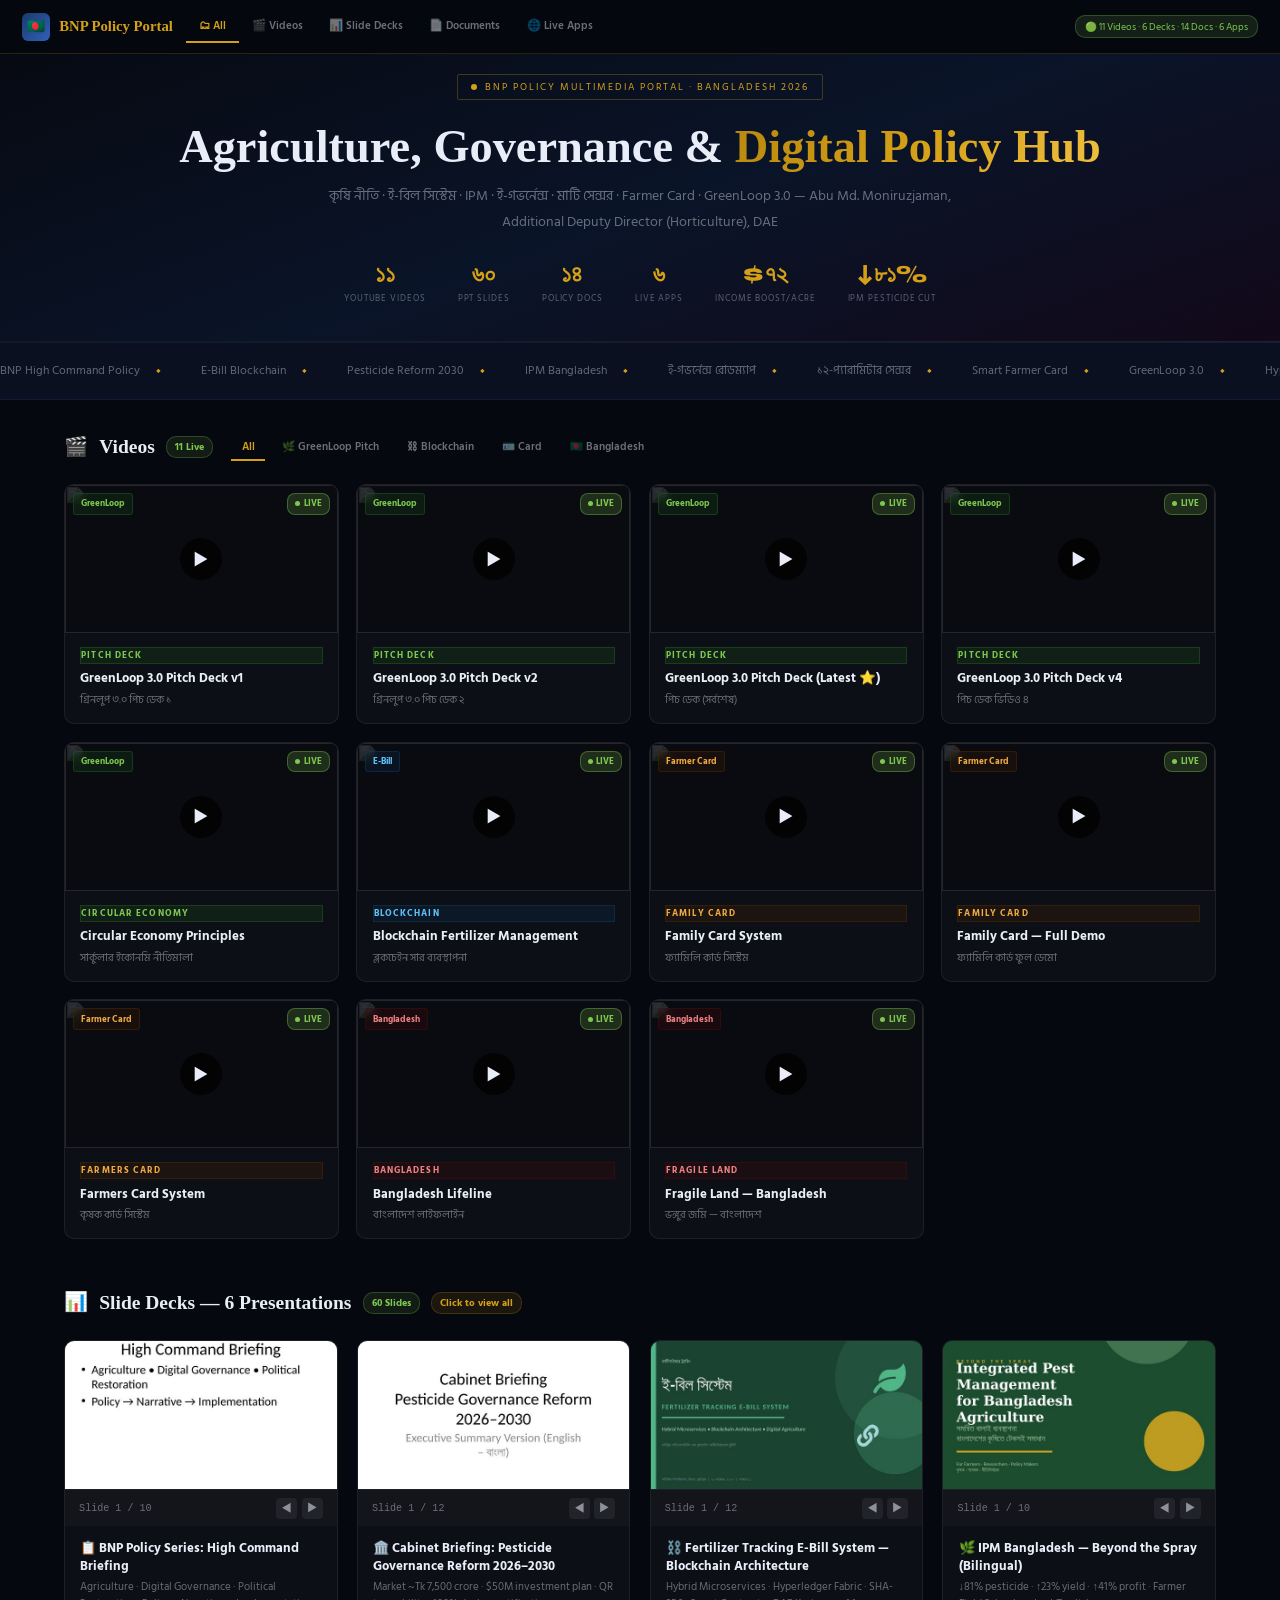
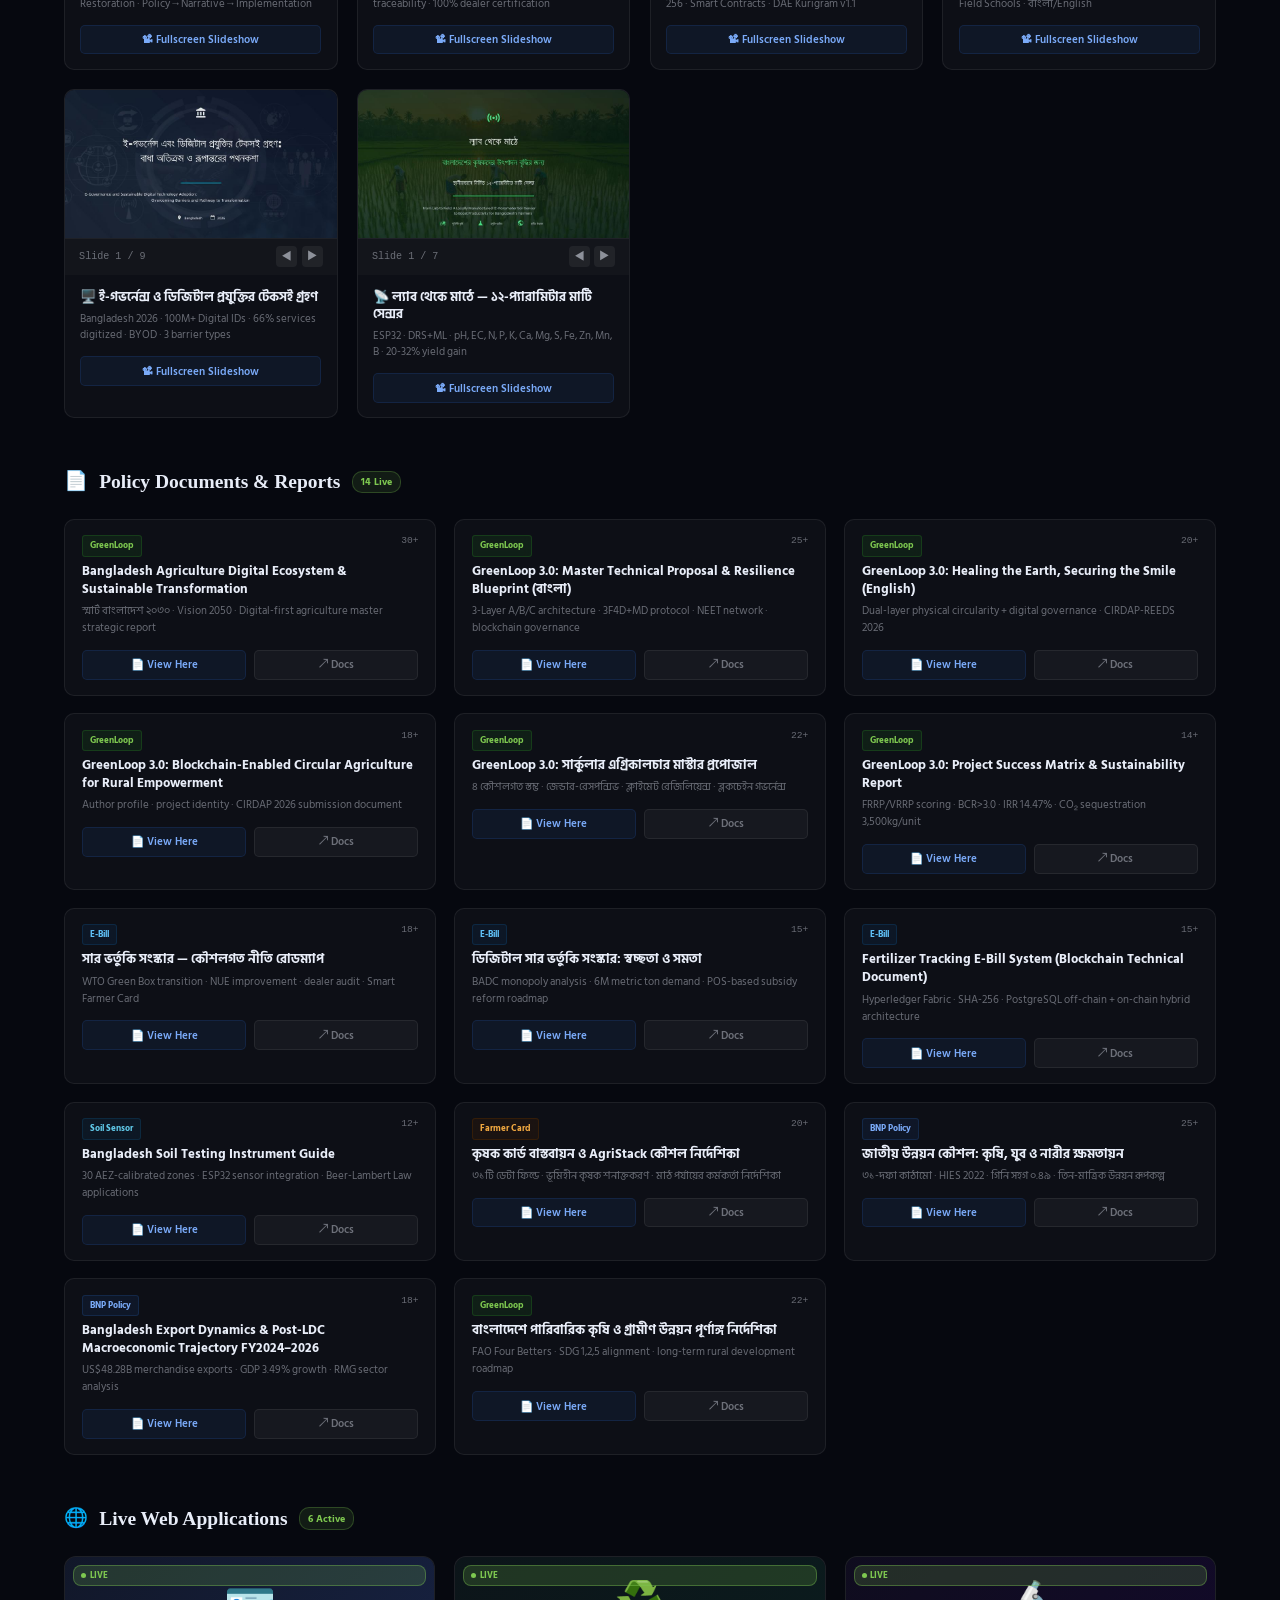
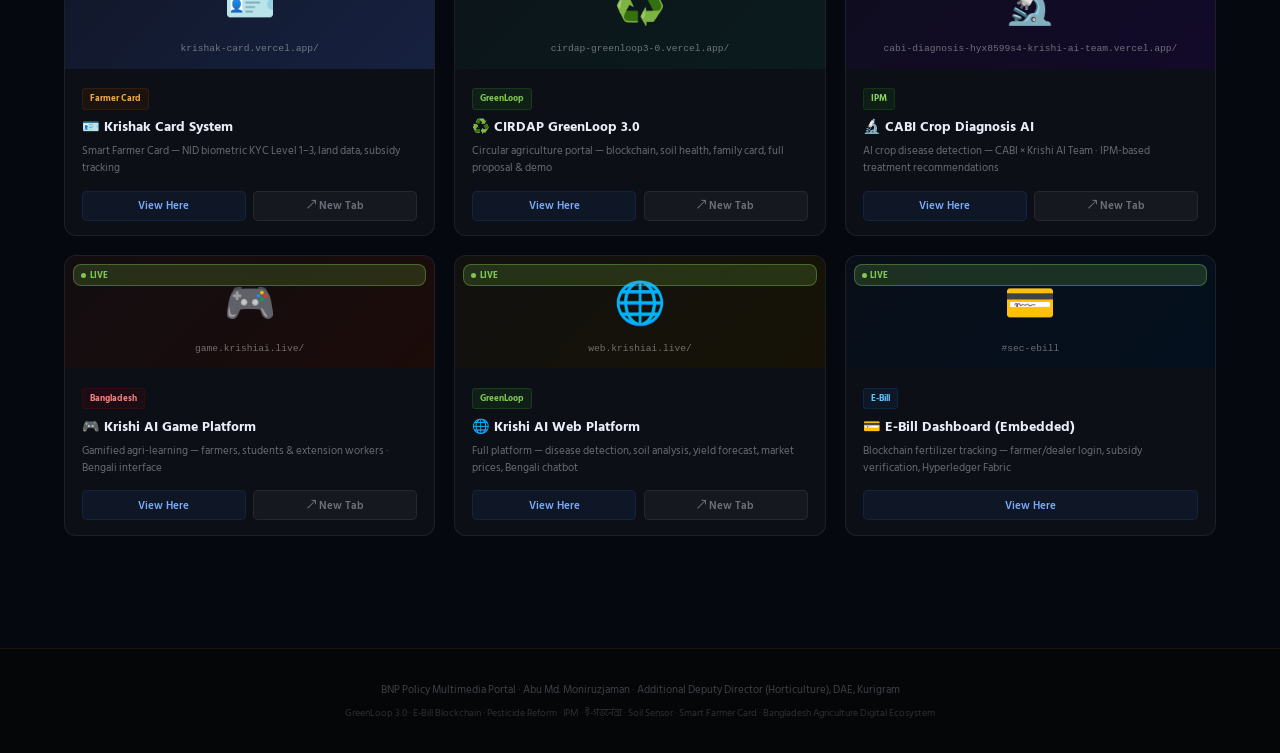
==== bnp_policy.html @ 62f2fa9e "html added Static site" ====
<!DOCTYPE html>
<html lang="bn">
<head>
<meta charset="UTF-8">
<meta name="viewport" content="width=device-width,initial-scale=1.0">
<title>BNP Policy — Bangladesh Agriculture & Governance Multimedia Portal</title>
<link href="https://fonts.googleapis.com/css2?family=Hind+Siliguri:wght@400;500;600;700&family=Noto+Serif+Bengali:wght@600;700&family=Syne:wght@700;800&display=swap" rel="stylesheet">
<style>
:root{
  --p:#1A3A6B;--a:#D4A017;--bg:#06080F;--sf:rgba(255,255,255,.03);
  --bd:rgba(255,255,255,.07);--tx:#E8EDF8;--mu:rgba(232,237,248,.42);
}
*{margin:0;padding:0;box-sizing:border-box;}
html{scroll-behavior:smooth;}
body{font-family:'Hind Siliguri',sans-serif;background:var(--bg);color:var(--tx);overflow-x:hidden;}

/* NAV */
nav{position:fixed;top:0;width:100%;z-index:300;background:rgba(6,8,15,.96);
    backdrop-filter:blur(16px);border-bottom:1px solid rgba(212,160,23,.18);
    height:54px;display:flex;align-items:center;padding:0 1.4rem;gap:.8rem;}
.n-logo{display:flex;align-items:center;gap:.55rem;white-space:nowrap;}
.n-icon{width:28px;height:28px;background:linear-gradient(135deg,var(--p),#3060B8);
        border-radius:6px;display:flex;align-items:center;justify-content:center;font-size:.9rem;}
.n-title{font-family:serif;font-size:.92rem;font-weight:700;color:var(--a);}
.n-tabs{display:flex;gap:0;overflow-x:auto;flex:1;scrollbar-width:none;}
.n-tabs::-webkit-scrollbar{display:none;}
.nt{background:transparent;border:none;color:rgba(232,237,248,.45);font-size:.71rem;
    font-weight:600;cursor:pointer;padding:.4rem .82rem;white-space:nowrap;
    border-bottom:2px solid transparent;font-family:inherit;transition:all .18s;}
.nt:hover,.nt.act{color:var(--a);border-bottom-color:var(--a);}
.n-badge{font-size:.6rem;background:rgba(126,200,80,.12);border:1px solid rgba(126,200,80,.28);
         color:#7ec850;padding:.16rem .55rem;border-radius:10px;white-space:nowrap;margin-left:auto;}

/* HERO */
.hero{padding:4.5rem 1.5rem 2.2rem;text-align:center;
      background:linear-gradient(160deg,#06080F 0%,#0A1428 55%,#12091A 100%);
      border-bottom:1px solid rgba(212,160,23,.1);}
.h-pill{display:inline-flex;align-items:center;gap:.5rem;font-size:.62rem;letter-spacing:.2em;
        text-transform:uppercase;color:var(--a);border:1px solid rgba(212,160,23,.28);
        padding:.28rem .85rem;border-radius:2px;margin-bottom:1.2rem;}
.pulse{width:6px;height:6px;border-radius:50%;background:var(--a);animation:pulse 2s infinite;display:inline-block;}
.hero h1{font-family:serif;font-size:clamp(1.7rem,4vw,2.9rem);font-weight:700;
         color:var(--tx);line-height:1.15;margin-bottom:.6rem;}
.hero h1 b{background:linear-gradient(130deg,#B8880E,#D4A017 50%,#F0C040);
           -webkit-background-clip:text;-webkit-text-fill-color:transparent;background-clip:text;}
.hero p{font-size:.88rem;color:var(--mu);max-width:640px;margin:0 auto 1.8rem;line-height:1.85;}
.hstats{display:flex;gap:2rem;justify-content:center;flex-wrap:wrap;}
.hs{text-align:center;}
.hn{font-family:'Syne',sans-serif;font-size:1.5rem;font-weight:800;color:var(--a);line-height:1;}
.hl{font-size:.57rem;color:rgba(232,237,248,.36);letter-spacing:.1em;text-transform:uppercase;margin-top:.2rem;}

/* BELT */
.belt{background:#0A1020;padding:1.15rem 0;overflow:hidden;
      border-top:1px solid rgba(26,58,107,.3);border-bottom:1px solid rgba(26,58,107,.3);}
.belt-t{display:flex;gap:2.5rem;white-space:nowrap;animation:marquee 42s linear infinite;}
.bi{flex-shrink:0;font-size:.74rem;color:rgba(232,237,248,.4);display:flex;align-items:center;gap:1rem;}
.bi::after{content:"◆";color:var(--a);font-size:.38rem;}

/* CONTENT */
.content{max-width:1200px;margin:0 auto;padding:2rem 1.5rem 4rem;}
.sec{margin-bottom:3rem;}
.sec-hdr{display:flex;align-items:center;gap:.7rem;margin-bottom:1.35rem;flex-wrap:wrap;}
.sec-hdr h2{font-family:serif;font-size:1.22rem;font-weight:700;color:var(--tx);}
.lb{font-size:.6rem;background:rgba(126,200,80,.1);border:1px solid rgba(126,200,80,.26);
    color:#7ec850;padding:.13rem .5rem;border-radius:10px;font-weight:700;}
.sb{font-size:.6rem;background:rgba(212,160,23,.1);border:1px solid rgba(212,160,23,.2);
    color:var(--a);padding:.13rem .5rem;border-radius:10px;font-weight:700;}

/* GRIDS */
.vgrid{display:grid;grid-template-columns:repeat(auto-fill,minmax(248px,1fr));gap:1.1rem;}
.dgrid{display:grid;grid-template-columns:repeat(auto-fill,minmax(268px,1fr));gap:1.2rem;}
.docgrid{display:grid;grid-template-columns:repeat(auto-fill,minmax(285px,1fr));gap:1.1rem;}
.appgrid{display:grid;grid-template-columns:repeat(auto-fill,minmax(285px,1fr));gap:1.2rem;}

/* VIDEO CARD */
.vc{background:var(--sf);border:1px solid var(--bd);border-radius:10px;overflow:hidden;
    cursor:pointer;transition:all .25s;}
.vc:hover{border-color:rgba(212,160,23,.42);transform:translateY(-3px);box-shadow:0 10px 28px rgba(0,0,0,.4);}
.vt{height:148px;position:relative;overflow:hidden;}
.vt img{width:100%;height:100%;object-fit:cover;transition:transform .3s;}
.vc:hover .vt img{transform:scale(1.04);}
.vplay{position:absolute;inset:0;display:flex;align-items:center;justify-content:center;background:rgba(0,0,0,.25);}
.vpbtn{width:42px;height:42px;background:rgba(0,0,0,.75);border-radius:50%;
       display:flex;align-items:center;justify-content:center;font-size:1.1rem;transition:transform .2s;}
.vc:hover .vpbtn{transform:scale(1.15);}
.vtag{position:absolute;top:8px;left:8px;font-size:.57rem;font-weight:700;
      padding:.14rem .44rem;border-radius:3px;backdrop-filter:blur(4px);}
.vstat{position:absolute;top:8px;right:8px;font-size:.57rem;font-weight:700;
       padding:.14rem .44rem;border-radius:8px;display:flex;align-items:center;gap:.22rem;}
.vstat.live{background:rgba(126,200,80,.18);border:1px solid rgba(126,200,80,.38);color:#7ec850;}
.vstat.soon{background:rgba(212,160,23,.14);border:1px solid rgba(212,160,23,.28);color:var(--a);}
.vb{padding:.88rem .95rem;}
.vb h4{font-size:.84rem;font-weight:700;color:var(--tx);margin-bottom:.28rem;line-height:1.3;}
.vb p{font-size:.7rem;color:var(--mu);line-height:1.5;}
.vcat{font-size:.58rem;letter-spacing:.12em;text-transform:uppercase;font-weight:700;margin-bottom:.38rem;}

/* DECK CARD */
.dc{background:var(--sf);border:1px solid var(--bd);border-radius:10px;overflow:hidden;transition:all .25s;}
.dc:hover{border-color:rgba(212,160,23,.42);transform:translateY(-3px);}
.dt{height:148px;position:relative;overflow:hidden;cursor:pointer;}
.dt img{width:100%;height:100%;object-fit:cover;transition:transform .3s;}
.dc:hover .dt img{transform:scale(1.03);}
.dto{position:absolute;inset:0;background:rgba(0,0,0,.14);
     display:flex;align-items:center;justify-content:center;opacity:0;transition:opacity .25s;}
.dc:hover .dto{opacity:1;}
.dto span{background:rgba(0,0,0,.72);color:#fff;font-size:.7rem;padding:.32rem .8rem;border-radius:20px;font-weight:600;}
.dn{display:flex;align-items:center;justify-content:space-between;
    padding:.48rem .88rem;background:rgba(255,255,255,.025);border-top:1px solid rgba(255,255,255,.05);}
.dc-cnt{font-size:.63rem;color:var(--mu);font-family:monospace;}
.db-btns{display:flex;gap:.28rem;}
.db-btn{background:rgba(255,255,255,.06);border:none;color:rgba(232,237,248,.55);
        width:21px;height:21px;border-radius:4px;cursor:pointer;font-size:.72rem;transition:all .14s;}
.db-btn:hover{background:rgba(212,160,23,.2);color:var(--a);}
.dbd{padding:.88rem .95rem;}
.dbd h4{font-size:.82rem;font-weight:700;color:var(--tx);margin-bottom:.26rem;line-height:1.32;}
.dbd p{font-size:.68rem;color:var(--mu);line-height:1.52;margin-bottom:.78rem;}
.dbtns{display:flex;gap:.5rem;}
.dbtn{flex:1;padding:.34rem .48rem;border-radius:5px;font-size:.67rem;font-weight:600;
      cursor:pointer;font-family:inherit;transition:all .2s;text-align:center;text-decoration:none;}
.dbtn.p{background:rgba(26,58,107,.2);border:1px solid rgba(26,58,107,.42);color:#7AAAF8;}
.dbtn.s{background:rgba(255,255,255,.04);border:1px solid rgba(255,255,255,.07);color:var(--mu);}
.dbtn.p:hover{background:rgba(26,58,107,.35);}

/* DOC CARD */
.docc{background:var(--sf);border:1px solid var(--bd);border-radius:10px;overflow:hidden;transition:border-color .2s;}
.docc:hover{border-color:rgba(212,160,23,.3);}
.docb{padding:.95rem 1.05rem;}
.docb h4{font-size:.83rem;font-weight:700;color:var(--tx);margin-bottom:.28rem;line-height:1.35;}
.docb p{font-size:.69rem;color:var(--mu);line-height:1.55;margin-bottom:.78rem;}
.docframe{border-top:1px solid rgba(255,255,255,.05);}
.docframe iframe{width:100%;height:370px;border:none;background:#fff;}

/* APP CARD */
.appc{background:var(--sf);border:1px solid var(--bd);border-radius:12px;overflow:hidden;transition:all .28s;}
.appc:hover{border-color:rgba(212,160,23,.35);transform:translateY(-4px);}
.appth{height:112px;display:flex;flex-direction:column;align-items:center;
       justify-content:center;position:relative;cursor:pointer;}
.appb{padding:.92rem 1.05rem;}
.appb h3{font-size:.88rem;font-weight:700;color:var(--tx);margin-bottom:.28rem;}
.appb p{font-size:.7rem;color:var(--mu);line-height:1.55;margin-bottom:.82rem;}

/* TAG COLORS */
.tag-bnp{background:rgba(26,58,107,.22);border:1px solid rgba(26,58,107,.5);color:#7AAAF8;}
.tag-ag{background:rgba(30,90,30,.22);border:1px solid rgba(30,90,30,.5);color:#7ec850;}
.tag-eb{background:rgba(14,58,98,.22);border:1px solid rgba(14,58,98,.5);color:#60C0F8;}
.tag-ipm{background:rgba(20,80,20,.22);border:1px solid rgba(20,80,20,.5);color:#88D060;}
.tag-eg{background:rgba(60,20,100,.22);border:1px solid rgba(60,20,100,.5);color:#C090F8;}
.tag-ss{background:rgba(14,60,90,.22);border:1px solid rgba(14,60,90,.5);color:#60C8E8;}
.tag-pl{background:rgba(80,40,0,.22);border:1px solid rgba(80,40,0,.5);color:#F0A840;}
.tag-bd{background:rgba(80,10,10,.22);border:1px solid rgba(80,10,10,.5);color:#F08080;}

/* LIGHTBOX */
#lb{position:fixed;inset:0;background:rgba(0,0,0,.94);z-index:500;
    display:none;align-items:center;justify-content:center;padding:1rem;}
#lb.show{display:flex;}
#lb-in{width:100%;max-width:960px;position:relative;}
#lb-cl{position:absolute;top:-32px;right:0;background:transparent;
       border:1px solid rgba(212,160,23,.4);color:var(--a);padding:.22rem .7rem;
       border-radius:4px;cursor:pointer;font-size:.76rem;font-family:inherit;}
#lb-ct{position:relative;padding-bottom:56.25%;height:0;}
#lb-ct iframe{position:absolute;inset:0;width:100%;height:100%;border:none;border-radius:8px;}
#lb-cap{margin-top:.55rem;display:flex;justify-content:space-between;align-items:center;flex-wrap:wrap;gap:.5rem;}
#lb-cap h3{font-size:.9rem;font-weight:700;color:var(--tx);}
#lb-cap p{font-size:.7rem;color:var(--mu);}

/* SLIDE VIEWER */
#sv{position:fixed;inset:0;background:rgba(0,0,0,.97);z-index:500;
    display:none;flex-direction:column;align-items:center;justify-content:center;padding:1rem;}
#sv.show{display:flex;}
#sv-cl{position:absolute;top:12px;right:14px;background:transparent;
       border:1px solid rgba(212,160,23,.4);color:var(--a);padding:.22rem .7rem;
       border-radius:4px;cursor:pointer;font-size:.76rem;font-family:inherit;}
#sv-img{max-width:92vw;max-height:82vh;object-fit:contain;border-radius:6px;box-shadow:0 8px 40px rgba(0,0,0,.7);}
#sv-bar{display:flex;align-items:center;gap:1rem;margin-top:.75rem;}
.sv-btn{background:rgba(255,255,255,.1);border:1px solid rgba(255,255,255,.14);color:var(--tx);
        padding:.38rem 1.15rem;border-radius:5px;cursor:pointer;font-size:.8rem;font-family:inherit;transition:all .18s;}
.sv-btn:hover{background:rgba(212,160,23,.2);border-color:var(--a);color:var(--a);}
#sv-cnt{font-size:.76rem;color:var(--mu);min-width:58px;text-align:center;}
#sv-ttl{position:absolute;bottom:13px;left:50%;transform:translateX(-50%);
        font-size:.7rem;color:var(--mu);white-space:nowrap;overflow:hidden;text-overflow:ellipsis;max-width:80vw;}

/* APP MODAL */
#am{position:fixed;inset:0;background:rgba(0,0,0,.94);z-index:500;
    display:none;flex-direction:column;align-items:center;justify-content:center;padding:.75rem;}
#am.show{display:flex;}
#am-bar{width:100%;max-width:1100px;display:flex;align-items:center;gap:.55rem;margin-bottom:.45rem;}
.am-d{width:8px;height:8px;border-radius:50%;}
#am-url{flex:1;background:rgba(255,255,255,.06);border-radius:4px;padding:.2rem .65rem;
        font-size:.68rem;font-family:monospace;color:var(--mu);overflow:hidden;text-overflow:ellipsis;white-space:nowrap;}
#am-fr{width:100%;max-width:1100px;height:82vh;border:none;border-radius:8px;background:#fff;}
#am-cl{background:transparent;border:1px solid rgba(212,160,23,.4);color:var(--a);
       padding:.2rem .65rem;border-radius:4px;cursor:pointer;font-size:.73rem;font-family:inherit;}
#am-nt{background:rgba(212,160,23,.1);border:1px solid rgba(212,160,23,.28);color:var(--a);
       padding:.2rem .65rem;border-radius:4px;cursor:pointer;font-size:.7rem;font-family:inherit;text-decoration:none;}

/* SCROLLBAR */
::-webkit-scrollbar{width:4px;height:4px;}
::-webkit-scrollbar-track{background:rgba(255,255,255,.03);}
::-webkit-scrollbar-thumb{background:rgba(212,160,23,.22);border-radius:2px;}

/* ANIMATIONS */
@keyframes pulse{0%,100%{opacity:.3;}50%{opacity:1;}}
@keyframes marquee{from{transform:translateX(0);}to{transform:translateX(-50%);}}

/* RESPONSIVE */
@media(max-width:700px){
  .vgrid,.dgrid,.docgrid,.appgrid{grid-template-columns:1fr;}
  .hero h1{font-size:1.7rem;}
  .hstats{gap:1.1rem;}
}
</style>
</head>
<body>

<!-- YouTube Lightbox -->
<div id="lb" onclick="if(event.target===this)closeLB()">
  <div id="lb-in">
    <button id="lb-cl" onclick="closeLB()">✕ Close</button>
    <div id="lb-ct"><iframe id="lb-fr" src="" allow="autoplay;fullscreen" allowfullscreen></iframe></div>
    <div id="lb-cap"><div><h3 id="lb-t"></h3><p id="lb-s"></p></div></div>
  </div>
</div>

<!-- Slide Viewer -->
<div id="sv" onclick="if(event.target===this)closeSV()">
  <button id="sv-cl" onclick="closeSV()">✕ Close</button>
  <img id="sv-img" src="" alt="">
  <div id="sv-bar">
    <button class="sv-btn" onclick="svNav(-1)">◀ Prev</button>
    <span id="sv-cnt">1/1</span>
    <button class="sv-btn" onclick="svNav(1)">Next ▶</button>
  </div>
  <div id="sv-ttl"></div>
</div>

<!-- App Modal -->
<div id="am">
  <div id="am-bar">
    <div class="am-d" style="background:#ff6b5b"></div>
    <div class="am-d" style="background:#f5c842"></div>
    <div class="am-d" style="background:#7ec850"></div>
    <div id="am-url"></div>
    <a id="am-nt" href="#" target="_blank">↗ New Tab</a>
    <button id="am-cl" onclick="closeAM()">✕</button>
  </div>
  <iframe id="am-fr" src="" title="App"></iframe>
</div>

<!-- NAV -->
<nav>
  <div class="n-logo">
    <div class="n-icon">🇧🇩</div>
    <div class="n-title">BNP Policy Portal</div>
  </div>
  <div class="n-tabs">
    <button class="nt act" onclick="showTab('all',this)">🗂 All</button>
    <button class="nt" onclick="showTab('video',this)">🎬 Videos</button>
    <button class="nt" onclick="showTab('deck',this)">📊 Slide Decks</button>
    <button class="nt" onclick="showTab('doc',this)">📄 Documents</button>
    <button class="nt" onclick="showTab('app',this)">🌐 Live Apps</button>
  </div>
  <div class="n-badge">🟢 11 Videos · 6 Decks · 14 Docs · 6 Apps</div>
</nav>

<!-- HERO -->
<div class="hero">
  <div class="h-pill"><span class="pulse"></span>BNP Policy Multimedia Portal · Bangladesh 2026</div>
  <h1>Agriculture, Governance & <b>Digital Policy Hub</b></h1>
  <p>কৃষি নীতি · ই-বিল সিস্টেম · IPM · ই-গভর্নেন্স · মাটি সেন্সর · Farmer Card · GreenLoop 3.0 —
  Abu Md. Moniruzjaman, Additional Deputy Director (Horticulture), DAE</p>
  <div class="hstats">
    <div class="hs"><div class="hn">১১</div><div class="hl">YouTube Videos</div></div>
    <div class="hs"><div class="hn">৬০</div><div class="hl">PPT Slides</div></div>
    <div class="hs"><div class="hn">১৪</div><div class="hl">Policy Docs</div></div>
    <div class="hs"><div class="hn">৬</div><div class="hl">Live Apps</div></div>
    <div class="hs"><div class="hn">$৭২</div><div class="hl">Income Boost/Acre</div></div>
    <div class="hs"><div class="hn">↓৮১%</div><div class="hl">IPM Pesticide Cut</div></div>
  </div>
</div>

<!-- BELT -->
<div class="belt">
  <div class="belt-t">
    <span class="bi">BNP High Command Policy</span><span class="bi">E-Bill Blockchain</span>
    <span class="bi">Pesticide Reform 2030</span><span class="bi">IPM Bangladesh</span>
    <span class="bi">ই-গভর্নেন্স রোডম্যাপ</span><span class="bi">১২-প্যারামিটার সেন্সর</span>
    <span class="bi">Smart Farmer Card</span><span class="bi">GreenLoop 3.0</span>
    <span class="bi">Hyperledger Fabric</span><span class="bi">Nano-Urea NUE 80%</span>
    <span class="bi">BNP High Command Policy</span><span class="bi">E-Bill Blockchain</span>
    <span class="bi">Pesticide Reform 2030</span><span class="bi">IPM Bangladesh</span>
    <span class="bi">ই-গভর্নেন্স রোডম্যাপ</span><span class="bi">১২-প্যারামিটার সেন্সর</span>
    <span class="bi">Smart Farmer Card</span><span class="bi">GreenLoop 3.0</span>
    <span class="bi">Hyperledger Fabric</span><span class="bi">Nano-Urea NUE 80%</span>
  </div>
</div>

<!-- CONTENT -->
<div class="content">

<!-- VIDEOS -->
<div class="sec" id="sec-video">
  <div class="sec-hdr">
    <span style="font-size:1.2rem">🎬</span><h2>Videos</h2>
    <span class="lb">11 Live</span>
    <div id="vf" style="display:flex;gap:.38rem;flex-wrap:wrap;margin-left:.4rem;">
      <button class="nt act" onclick="fv('all',this)" style="font-size:.66rem;padding:.26rem .68rem;">All</button>
      <button class="nt" onclick="fv('pitch',this)" style="font-size:.66rem;padding:.26rem .68rem;">🌿 GreenLoop Pitch</button>
      <button class="nt" onclick="fv('blockchain',this)" style="font-size:.66rem;padding:.26rem .68rem;">⛓ Blockchain</button>
      <button class="nt" onclick="fv('card',this)" style="font-size:.66rem;padding:.26rem .68rem;">🪪 Card</button>
      <button class="nt" onclick="fv('bd',this)" style="font-size:.66rem;padding:.26rem .68rem;">🇧🇩 Bangladesh</button>
    </div>
  </div>
  <div class="vgrid" id="vgrid"></div>
</div>

<!-- SLIDE DECKS -->
<div class="sec" id="sec-deck">
  <div class="sec-hdr">
    <span style="font-size:1.2rem">📊</span><h2>Slide Decks — 6 Presentations</h2>
    <span class="lb">60 Slides</span><span class="sb">Click to view all</span>
  </div>
  <div class="dgrid" id="dgrid"></div>
</div>

<!-- DOCUMENTS -->
<div class="sec" id="sec-doc">
  <div class="sec-hdr">
    <span style="font-size:1.2rem">📄</span><h2>Policy Documents & Reports</h2>
    <span class="lb">14 Live</span>
  </div>
  <div class="docgrid" id="docgrid"></div>
</div>

<!-- LIVE APPS -->
<div class="sec" id="sec-app">
  <div class="sec-hdr">
    <span style="font-size:1.2rem">🌐</span><h2>Live Web Applications</h2>
    <span class="lb">6 Active</span>
  </div>
  <div class="appgrid" id="appgrid"></div>
</div>

</div><!-- /content -->

<!-- FOOTER -->
<div style="border-top:1px solid rgba(212,160,23,.1);padding:2rem 1.5rem;background:#040608;text-align:center;">
  <p style="font-size:.7rem;color:rgba(232,237,248,.26);margin-bottom:.4rem;">
    BNP Policy Multimedia Portal · Abu Md. Moniruzjaman · Additional Deputy Director (Horticulture), DAE, Kurigram</p>
  <p style="font-size:.62rem;color:rgba(232,237,248,.18);">
    GreenLoop 3.0 · E-Bill Blockchain · Pesticide Reform · IPM · ই-গভর্নেন্স · Soil Sensor · Smart Farmer Card · Bangladesh Agriculture Digital Ecosystem</p>
</div>

<script>
const SLIDE_DECKS={bnp:{title:"BNP Policy Series: High Command Briefing",desc:"Agriculture \u00b7 Digital Governance \u00b7 Political Restoration \u00b7 Policy\u2192Narrative\u2192Implementation",icon:"\ud83d\udccb",count:10,slides:["/9j/4AAQSkZJRgABAQEAPAA8AAD/2wBDAAYEBQYFBAYGBQYHBwYIChAKCgkJChQODwwQFxQYGBcUFhYaHSUfGhsjHBYWICwgIyYnKSopGR8tMC0oMCUoKSj/2wBDAQcHBwoIChMKChMoGhYaKCgoKCgoKCgoKCgoKCgoKCgoKCgoKCgoKCgoKCgoKCgoKCgoKCgoKCgoKCgoKCgoKCj/wAARCAHCAlgDASIAAhEBAxEB/8QAHwAAAQUBAQEBAQEAAAAAAAAAAAECAwQFBgcICQoL/[base64]/8QAHwEAAwEBAQEBAQEBAQAAAAAAAAECAwQFBgcICQoL/[base64]/[base64]/Gvw3eeGJblp7bSvtLWqMTHKiPM0gdRwRsVs98DI6CvoPwD4t07xv4Vstd0h8wXC/PGTloZB96NvcH8+D0IoA6GivDJ7y6H7XNtaC5m+ynRC3k7zszhudvTNcn8TtJk8WftQ6b4audW1Wx06604M/2G48tgVjlcYyCOqjPFAH0/RXzZ8Q/hzrvwv8ADdx4r8C+NfEDtp22W4s9RuBNHLHuAPAAU4znBB4zgg17h8OfEg8X+B9F17yxE99brJJGvRXHDgewYHFAHR0V5V+0/cz2nwU12a0mlgmV7fEkTlWGZ4xwRXEeBfgja674F0LW18ZeLrTUr6xhui0d8DGjugY4G0HGT/ez70AfRlFeF/AXxb4ii8beJvh54wvzql9oy+dbXz/fkiDKDuPU5DxsM5IyQSeK9L8V/ELwl4SuFt/EOvWVlckA+Qz7pAD0JRckD3IoA6msfUvE+i6Zrljo9/qVvBql9zbWzth5eccD8DTfC/ivQfFdo9z4c1a01GJCA/kSAlCem5eq/iK8T+MP/JzHwx/3f/Z3oA911LXNJ0u8s7TUtTsrS6vW2W0M86o8zeiAnLHkdPUVo15R8WfCfgXW/[base64]/7PMmn2yXnhfxz4itPESYY3U8+6ORu+VUBgD7lvcGgD3yiq1hHNbabbR31z9ouIoVWa4KhPMYAbnwOBk5OBwK4y5+L/AMP7bUTYzeK9ME4badshZAfdwNv60Ad5RVZtQtF01tR+0xNYrEZ/PVgyeWBncCOoxzkVzN/8S/Bun6DZ61d+IrCPTbwstvNvLeaVOG2qBuOCMHjigDe1fXNJ0ZrVdX1OysWupPKgFzOsfmv/AHVyRk8jp61o15B8YdB+HvjW38J6j4u1qS0t5G3adJDLsW7SQI23lTwRsORg89a9bnmitrd5p5EihjUs7uwVVUdSSegoAkorg4vjB8PpdRFinizTDOW2gmQiMn/roRs/Wu7DqYw4ZShG4MDxj1zQAtFcJJ8Xvh/HqZ09/FemC4DbCfMPlg/9dMbP1ruYpEljSSJ1eNwGVlOQwPQg+lADqKKKACiiigAooooAKKKKACiiigAooooAKKKKACiiigAooooAKKKKACiiigAooooAKKKKACiiigAooooAKKKKACiiigAooooAKKKKACiiigAooooAK5j4pf8AJMvF3/YHvP8A0S9dPXMfFL/kmXi7/sD3n/ol6APn34AXHxUj+GVmngyz8KS6P503lvqDTedu3ndnawGM9OK1PhrdS6T8cpR8VrW5Tx3qMWzTrsOjWXlYICRBfukgFec9xwTzh/AX42+EfBPw3s9E1tr8X0U0rsIbfeuGckc59K2bO51D40fGrw14h0rR7/T/AAr4exL9svI9hncNvwvY5IUYBOBknGcUAbvjhQ37XfgBWAKnSZwQeh/d3VZF2kvwC+J4u4Vf/hXXiOXbKgBK2E/qB2A5I9VyOSgrY8bf8ne/D/8A7BM//ou6r2Dxn4a07xf4avtE1mLzLO6TaSPvI3VXU9mBwR9KAPHXkSb9sCzkidXjfQdyupyGBDYIPcVynxQ8QN4X/au0vVk0y+1RoNNA+yWUe+V90Uq/KPbOT7A1m/BjQte8L/tHW2heJJHmk07TZre1nYcS2wBMZU9xgke2Nvauu1r/AJPS0D/sGN/6ImoAh8e+MPGvxU0KXwr4V8CazpVvflUutQ1WMwokYYEgEjHbnknGQBk17n4D8OReEfBukaDBJ5q2NusRkxje3Vmx2yxJx71vUUAeS/tVf8kO1/8A37b/ANKI64nwD8ZNQ0z4f6Bpem/DzxVqVxa6fDBHLHbMIZiqABgwU/KeucdK7b9qr/kh2v8A+/bf+lEddV8HP+ST+D/+wTbf+iloA8p+HegeI/C1v4++KvjS2jtteu7GeaCwBz5Uarvw2DxkpGAM5AXnk079mXwRpOt+DpPGXieyt9Z1zWLqaRri+jWYqquVwAwIBLKxJHqB0Fe6eItKh1zQNT0m5JWC/tpLWQjqFdSpP6186/Cvx8vwZ0658E/EqzvbAWlxI9jfxQNJBPGxydpHJ5yQRnrg4IoAf8VdKs/hb8Y/A/iTwpBHp1vq9wbPULS3XZFIu5AxCDgZV846ZQHrWj8Yf+TmPhj/ALv/ALO9Z15eT/Hb4qeGLrRLC8h8GeHJTcy39zGYxcSblYqo752IMdQCxOOK0fjD/wAnMfDH/d/9negA/aP/AOSt/B3/ALCw/wDSi2pn7QJk8W/F/wACfD64mkj0e5xfXkaMV84bnGD9FicD035p/wC0f/yVv4O/9hYf+lFtV39ofQtX0vxb4V+I/h+xk1B9EYRXttECXMG4nIA7YaQE9twPQGgD0e/+F/ge/wBNhsLjwrpP2aEqUEduI2XH+2uG+vPPfNeUfHiA+A/iv4N+I1omyyaUadqW0cbcEAn1JjL/APfta6AftD+GtShtofCumazrmtXBVU02G2KOuTzvY5UAc8jI+g5ruPiz4WXxt8ONY0d0C3E0HmW+8jKTL8yZPQcgAn0JoA83/aTuJfFGq+Dfh3pkp8zW7sXV00Zztt0z83uPvt/[base64]/GXTfiP4TufCHw/0rVNU1fVwsJDW+1YE3Aknk+mM9B1J45AND9pvxy158KPD48OTzLaeJ5UzIineYNu4pgc5JKgj2I707Sdc+HGm+Go9DT4ceIprNYhG7TeHi0kpxgsz9Sx657dsVc+Jnwo1K4+B3h3R9EIn1/wANrFcRBD/rnVT5irn3OR67QO9T6P8AtIeFV0tE8T2+p6Vr0ShLmwa0ct5g6hfYnpuwaAMP4JtqNr8NviTo89lqttolkLmTSf7RgeJ/Ikjl+XDem0EgdC59azv2XvhvoHiTwGNb8U2iavKJpLW0huctFbRK24hV6ZZ3Yk/TGOc+sWXi248Z/C7xPqc2gajosBtLlLZb4APPH5RIk29RnJ46ehNc5+yF/wAkatv+v2f+YoA539qq1gsY/hvaWcSQ20GpCKKNBhURfLAA9gABTv2tdcmNz4R8KbrxdN1S5Mt+tmheaWNWQBFUfePzMdvchak/a3/4+Ph9/wBhU/zjrf8A2j/CWs6lB4d8WeFbdrvWfDV19pFsgy00e5WOAOWIKD5R1BbvxQBh3Wu/Da48NtoZ+G3iFLAxeUNnh4h14xuD/e3d92c5qj8OrTxdrH7MviXQRbajDqls01nYLdRtFLLb4Rto3c8hnQdug7V0lr+0n4JfT1e6i1aDVAMPpotC0ofuoP3Tz6kfQV2ll46vZPhvP4rvPCms200YZ10oKHuZE3YDBeCAQdxyAQAeowSAeJ/CLxT8Kz4Ss/B/jLQ7LSdZiXyLsapZgedLnlzKRlT/ALxXb0HQV9OaXZ2mn6ba2emxRw2UESxQRx/dVAMKB7YxXzV8X/iV8PPiH4HmsNM0+41Pxbcqsdlbf2e4ureXI/jxjjnIVjnpXuvws0m/[base64]/jT6KKACiiigAooooAKKKKACiiigAooooAKKKKACiiigAooooAKKKKACiiigAooooAKKKKACiiigAooooAKKKKACiiigAooooAKKKKACuW+JvjK38BeD7vxBd2kt3DbvGhiiYKx3uF6n611NeQftX/8kR1j/rtbf+jloA9M8L6uniDw1pOswxNDHqFpFdrGxyUEiBgCfUZrlfin8SbT4evoa3mnz3n9q3Bt08pwvlkbeTnr96sr4YfEDwdZfDbwpa3nivQbe5g0q1jlil1CJXjcQqCrAtkEEYINeXftQeKNB8Q3fgVNB1vTNTeHUWMi2d0kxQEx4J2k4zg0Aer/ABs8W+MvCtvojeB/Dv8AbTXVwyXX7mSXygNu0YQgjdlvmPA2+9elQs7wo0ieW5UFkznae4z3ryX9ovx3rfgTSNBuPD8kCS3l+LeXzYg4KbSeM9K2Pjb8QZ/APhy0k0uzS91rUrlbOxgkJ2bz/E2CMgcDGRkkUAeiVx3xg8Q33hX4ba5rekmMX1nErxGRdy5LqvI78E15h4y1r4xfD7w1L4m1XUfDesWkO37VZLbMvkhiFBVhtLAEgde/Q1a8eat4g179mXX9W8Tx6VHNfWsNzbLppkKeQ7RMu7fzu5OQOMYoA9M+FeuXniX4d6DrOpmM3t5bCWUxrtXcSeg7V1VfN3wuk+Kmt/DPQIfB40XQdKtbURRXGogyTXhBOWChWCpngZGTjPQ12nwN+I2s+J9S1/wz4ytYLfxLokm2VoBhJk3FSceoIHI4IYEUAeu1xHxN+Jvh34dWcMmuTSSXc/8Ax72VsoeaXtkAkAD3JHtk8V29fNXwbtYviD8ePG/i7WVFyujTi10+OQZWL5nVGA7ELGT9XJ680Abi/tEfYjFc+I/AXiXSdIkIC30kJK89D8yqPyJ/GvbNE1Wy1zSLTU9KuFubG6jEsMqggMp9jyPoasXdtBeWsttdwxT28qlJIpVDK6nqCDwR7VxXxU8cab8LvBA1A2iOVK2tjYxYjV3x8qjA+VQATwOAMelAHdUV4XbJ8eNQ01dZW78M2UkiecmjSQndjqEZiDhvbf8AUjt1/wAF/iSPiDpN8l/Zf2dr+lzfZ9Qs8nCNyAy55AJVhg8gqRzwSAei0V87eDPiN8SfG+oeJdD8O22kpc6fqEkZ1W8UrFbQ7iqIEXJeQlWOcYAHPWk/4Wn4+8H+IrrwZ4r02w1nxRdpE2iz2g8uGcu+3950wowx6L9wg9QQAfRVFfOvjPxZ8XfhnBaeIPFE+gazobzrFdW1nGyGHd6MVBHoGO7nGRXoXxh8bXegfB668V+GZI/OaO2mt3lj3KUlkQZI/wB1qAPSKK8Kt9Z+MXjHw7aeIPDSaDo1lJbJNBaXQMk958oO4nBVA3VRkcEZPeqHhX4o+OvihYw2Pgix03SNQs4QdYv78M0UUpZgscSYJJIXdznGcdskA+hKK8P+HvxB8Xad8Um+H3xISxnv7iAz2N/ZrtWUBS2CMAEEK/OAQVI5zx13xL1Tx+mpWOk/D/RrJxcxl59Wv5P3Ntg427ByW6HOD16HnAB6FRXz7e+OPiJ8M/FWhQfEa50nWNA1ef7P9rsovLa2bIGT8q9M5wQcgHBBFdX+0P4+1X4e6Doeo6OIm8/UkhuEePfvi2MxUehO3rQB6vRXiOtXHxt1Gwm1vSU0HR7dUM0OjSqZrl0AyFdipXeR2BHpxXVfBj4jxePvh8devo4rO5tHeG+VSfLRkUMWGeQpVgeenIycZoA9EryTxZ481rTP2g/Cvg+1a3GjajYmedWizIW/f9G7D92v61y+geNviT8VdQ1C98ASaXoPhe0mMENzfQ+ZLcsOemD2IJAAxnGSa5d5vE8n7VXgiHxtb2MeqW9k0Sz2LEw3Me25IlAPK8kqQe6k9CKAPquvM/it8WYPh9rWkaWdDv8AVrvU1JhjtCNxYMFChcEkkngCvTK+bv2iLq3sfjj8Lbq9nit7WG4WSWaVwiRqJ0JZmPAAHc0AdBP+0CulhZvE/gLxbo9iWCm5ntCFUn13ba9h8Pa1p/iLRbTVtGuUutPuk8yKVM4YdOh5BBBBB5BBFedfFH4k+CX8C61ZRa3pesXV9aS2sFjYzpcyTSOpVVCoTjkjk9KpfBfRta8B/AOYanGbfVIoLq/SCUZMGVLIrD14BI7ZweaAPYq8x+Lni7xr4b1zw3beD/DX9sWd7KVu5fKd9nKjblSBHwSdzZHHsa808G/En4p/Ejwtax+DbTTob213jUtUuUCRmQuxSKNTkZ2bSTg9R079d8VPHXirwZN8M7ETWn23V5kttVPlBlZwYQ+z0GXfH4UAe10V558ZfiMPAGk2KWNl/aWv6rN9m06yyf3j8Ascc4BZRgcksBx1HKXqfHDStKk1uTUPDV/JChnl0aO3YZUDJRHABLY/2vxPcA9l1S+h0zTLu/u2K29rC88pA6Kqlj+gryr4L+NfGvxCupdfvLHSLDwc7SxW0Sl2umZSADn7pHUE8cjgVS8U+L9Z8f8AwLuPEHgo6ZbQTWN0uq2+ob2eNFjYSJGy/wAY5wSMEEHiuF+AX/C1X+GOm/8ACHP4SXRlkmEQ1ETednzGLZ2jHUnHtQB6t4F8U+OdU+J/iXSfEPhwWPhu03/Yr3ynXzMOAmHJ2yblJY4HGMcdK9Prxf4N/EDxb4g+Ififwv4vTSBLo8Yy2nxuFL7wDyx5GD6Csy7+Jvjab4v+KvBnhzS7LUpYFjNk0/7uK0XaheSZhyy5cDA5yRj3APe6K+dvE3jn4m/CvVdJv/Hs+jax4bvrgW8z2MRRrckZ4O1TnAJGc52kcda9E+NfxCm8B+GrObSbSO/1nU7lbSwhc/IXYfebBGQOOMjJI5oA9For5/8AGWtfGL4feGpfE2q6j4b1i0h2/arJbZl8kMQoKsNpYAkDr36GvU/hdq3iDXvCNpq3iePSo5r5UubZdNMhTyHRWXdv53cnIHGMUAdbRRRQAUUUUAFFFFABRRRQAUUUUAFFFFABRRRQAUUUUAFFFFABRRRQAUUUUAFFFFABRRRQAUUUUAFFFFABXkH7V/8AyRHWP+u1t/6OWvX65D4seC/+FgeCLzw99v8A7P8AtDxv9o8nzduxw33dy5zjHWgDkfhn8MPBGofDnwteXvhfSp7q40q1lmleAFndolLMT6kkmvMv2mPB3h3wveeBpPDujWWnPPqJWVreIIXAMeAfzNfSnhLR/wDhHvCujaN5/wBo/s6zhtPO2bPM8tAu7bk4zjOMmuQ+L/wz/wCFiyeH2/tb+zv7JuTcY+zed5udvH312/d689aAPPv2yf8AkXfCf/YVH/oBrd/avt9NPw6tb+7u5bTVLO/ifS5IlDFrgg4Q5IAUgEk542g89D03xl+G3/CydO0m1/tX+zfsF39q3fZvO8zjG3G9cfXmuM/acvre+u/B3g/VvItNG1q93XOpzLzbeWVA2MeFYhyNx6A+maAE8QeG/it8Q9Bj8O+Jn8N6To05jN7eWTvLLOqkNhF6DJAPUdOuOD0fx00630f9nzXNMsVK2llYQW8Kk5IRHjVR+QFcd4i+Bfgzw74dudUsfF+u6HFDE0kVz/aC+UCBkcbQW+gIJ7Vd+F2n698T/wBnKfS/E2ozxXF+zwwX88ZlkaFXUqzAkFuVZck8gA80Ad18A/8AkjfhP/rxX+Zrzf4WcftVfEfH/Pr/AOzQ17P4B8O/8Il4N0nQftX2v7BAIfP8vy/Mxnnbk4/M1zfhb4bf2D8VfEfjP+1fP/tiLyvsf2bb5PKHO/ed33P7o60Aeh181fAa6j8F/G/x94P1VhBNqFx9psi/HmhWdlA92jlDf8BNfStedfFb4TaJ8Q/s13cSz6brdoALfUbXiRQDkBh/EAeRyCD0IycgHockiRRvJK6pGgLMzHAAHUk186ftZTxOnw71fzEn0SPUi8ssbBo2VvLZTkcEFVfFabfA7xTqsIsPFPxR1rUdF4ElrHGyNMvozGRv1DV6ZqPw68N3/gBPBstjt0OOMRxIrfPEQch1Y878knPfJzkEigDrUZXRWRgysMgg5BFfO3wJIvfj/wDFG/087tNEpjZ1+60hlPPvnbIa14fg540srAaNpvxU1ODQQvlpC1mGmjj6bBJvBHHHGAPSvSPht4E0f4feHl0nQ0cqzeZPcSkGSd8Y3MR+QA4H50AeSfsp/wDIxfE7/sKr/wChzUfE7/k7D4d/9eX/ALNPXofwp+G3/CA6j4nuv7V/tD+27sXW37N5Xk4Lnbne277/AF46UeJ/ht/bnxY8O+Nf7V8j+yIfJ+x/Zt3m8yHO/eNv+s/unp70AYn7V3/JENa/6623/o5K5v4r/wDJn+n/APYK0r+cFeqfFfwZ/wAJ/wCCL3w99v8A7P8AtLxt9o8nzduxw33dy5zjHWszxX8OP7f+D9v4F/tX7P5Nra23277Pvz5BT5vL3D72zpu4z3oA1vhJ/wAkr8G/9gaz/wDRKV5J+yJ/zPv/AGFR/wCz17h4S0f/AIR7wro2jef9o/s6zhtPO2bPM8tAu7bk4zjOMmuS+EXw2/4V3/b/APxNf7R/tW7+1f8AHt5Pldfl++27r14oA89+IP8AyeB4B/7BZ/8Abqus8afEbXZviGfAfw/06xuNcitxc3l5qLsILVCFI+VfmY4dOn94cHnGv4g+G39sfGDQPHX9q+T/AGVam2+w/Zt3m/635vM3Db/rem0/d9+Mrx18J73VPHaeM/B3iWXw7r5iEFw/2ZZ45lAAGVJA6ADByDtHAIzQB5D+0lpXjWy0Dw/ceMfEdhqUL6mqx2tpYiERPtY7t+dxGMjB9a7D9tL/AJEfw9/2Fl/9FPWx4o+Bdx4t02J/E/jLUNS8QRTJJHfS26rDCgzujjt1ZVXdxls5+UfSur+NPw2/4WZoenad/av9mfZLsXXmfZvO34Vl243Lj73XPagD0KvlD4BxTTfs/wDxQitAfOb7YqBepP2boPevq+vO/gz8NB8NtE1PTm1Qaot9dG5LG28kKCoXbjc2enWgDC/ZNnt5fgppSQFTJDcXCT47P5rMM/8AAWSuY8furftheA1VlJTTCGAPQ4ujg/gR+dasfwM1Xw/rd7cfD3xze+HNMvX8yWxFsJlQ/wCzlgOOgyMgdzWppHwQstK8e+H/ABVBrl7cX9gJGvZLxTNLfyOrLvZ9w2YDYAAPAA96APX6+bP2jLK21H42/C+yv4I7i0uJ1ilikGVdTOgII7givpOvKvi98J7nx94h0LWbDxI+h3ekqfJdLTzm37gwYHeuCCPegC74g+DXw+vtIuon8P6fp/7tiLu2XyXhIH3wwx0688cc1578BPEmr+IfgF4sTWrmW8/s9Lq1guJSWZo/s4YKSeTjd37EDtWtefBPxXq8DWfiH4r63faZL8s1vHbeV5i91J8wjH1BFelaR4G0rQfAM/hTQUNpZSW0sHmMN7lpFIMjdNzc57egwMUAeffsgqB8G4CAATezk47nIrE/am/5HL4U/wDYVb/0Zb16j8IfAv8AwrvwbHoP9o/2jsmkm8/yPJzuOcbdzdPrVH4p/Db/AITzWfCl/wD2r9g/sK7N15f2bzfPy0bbc712/wCr689fagDy39paxaT4vfDia6v7nTbCdzbrewMFa3k8xfnBPAI3Icn09q9D/wCFV6t/0Uzxn/4Ex/8AxNdV8RvA+j+P/Dkmj67G5i3CSKaIgSQSAYDKT35IweCDXnEHwk8eRWo0wfFnVBpCjYFWzAnCf3RJv3DjjOfwoA2YvAVj8Ofgl4w0bTLu6u4JLG+uS9yV3BmtyCBtAGPlH5mqn7Jv/JE9J/673H/o1q7LT/Alppfw2u/B+n3t35E9pPbfarpzNIGlVgXIyAeWJ2jA+lJ8JvBX/Cv/AATaeHvt/wDaHkSSP9o8nyt29y2Nu5sYzjrQB5T8Gv8Ak5L4ofj/AOjBS/Dr/k7n4g/9g4f+21eheDPht/wjXxJ8UeLP7V+0/wBt/wDLr9m2eT8wP3953dPQUvhz4bf2N8XfEHjj+1fO/ta2+z/Yvs23yv8AVc+ZuO7/AFXTaOvtQBw/7aH/ACSix/7C8P8A6KmqX9pa304/CPR7+8u5rTVLO4t30uSJQxa4KcIckAKQCSc8bQeeh7j40fDz/hZfhODRf7T/ALM8q7S6877P52dquu3buX+/1z2rgP2kLi3kHgfwRqzQW2jardAXOqTLgweVtUbCeEYhyMnOAfTNAEviDw38VviHoMfh3xM/hvSdGnMZvbyyd5ZZ1UhsIvQZIB6jp1xwfa9G0630fSLHTLFStpZQJbwqTkhEUKo/ICvBvEXwL8GeHfDtzqlj4v13Q4oYmkiuf7QXygQMjjaC30BBPaux/Zn1fXtc+FFjeeJpp7i4M0iQXE5JklhBAVmJ5PO4ZPUAUAeqUUUUAFFFFABRRRQAUUUUAFFFFABRRRQAUUUUAFFFFABRRRQAUUUUAFFFFABRRRQAUUUUAFFFFABRRRQAUUUUAFFFFABWR4o8NaN4q0ttO8Q6db39mx3eXMv3W/vKRyp68gg81r0UAeV2H7P/AMN7K9W5Tw/5rKdyxz3UskY/4CWwfoc16jBDFbwRw28aRQxqESNFCqqjgAAdAKfRQAUUUUAFFFFABRRRQAUUUUAFFFFABRRRQAUUUUAFFFFABRRRQAUUUUAFFFFABRRRQAUUUUAFFFFABRRRQAUUUUAFFFFABWR4o8NaN4q0ttO8Q6db39mx3eXMv3W/vKRyp68gg81r0UAeV2H7P/w3sr1blPD/AJrKdyxz3UskY/4CWwfoc16jBDFbwRw28aRQxqESNFCqqjgAAdAKfRQAUUUUAFFFFABRRRQAUUUUAFFFFABRRRQAUUUUAFFFFABRRRQAUUUUAFFeV/tKz+Jrf4W3cng83S3XnoLprTPmrb4O4rjkc7Mkds9s1x37H934uutD1s+JJL+XSFkj+wveli2/5vMCFuSv3PbPTvQB9C0UV578evEz+F/hlqk1o2NRvgNPswDgmWX5cj3C7m/4DQBZ+HHxO0L4gX2sWuiLdI+myBWadVUToWZRJHgnK5Q9cdq7mvnlrHTfhh40+G17pl5ayWU1oPDepmGRSGZvnjkIHrJuJJ7Cup+J2pX158T/AA34Un1688O6DeWc1091ZzCCW6mU4EKykfLgYbA65+lAHrtFeK/CuTV5Pif4q0xPF+q614d0NYVt2meKVXkkQlo5Jdm52Q+hGMc+lY3wGsfFvjnwtoHiPX/GWqx29jcsIrS3kx9sCSksbhur5+5t6BVHcmgD1nwx4g1nVPFPiLTtT8OXGm6fp8iJZ30kmVvQc5KjA9AeCeuDg11VeJ6J41v9J8VfGm81G6uLyx0BLea0tZJCUj/cysVUfw7iq5p3gfwj4o8U+FtM8Van4+8QWet6jEl7HDaMgsoUf5kTyCuGG0jOT/8AXAPaqK8s0zWNSb9pDVNGkv7h9Lj8OpcLal/3Yl85Bv29M4J596V9Z1IftKx6ML24/[base64]/gFq2oaz8FtD1LVbye8v5Y7gyXEzlnYieQDJPoAB+FeVp408RQ/sm23iP8Ati9fWlvADdtKTIyi6K7S3ptGPpQB9OUV49rX9vfDPwd4j8b6/wCI77WtUNoo/s+Q7bK3nd1VRGg6KGYDPUgHua4GXxCIfCja3B8TvEk/jRYPtX2U20v2F5cbvIEPlbdp+7nPv7UAfT9FY/g3V5Nf8J6Pq09ubaa9tIp5ISCPLZlBK888HNfOX7Svxo8T+GfGp8OeFbldOjtYo5J7jyUkeVnG4AbwQFAI6DOc80AfUtcv8SPGlh4B8MS65qtvdXFrHKkRS2VS5LHA4YgfrXF/s2fEbUviH4Pu5ddRDqWnziCSeNAizKVBVsDgN1BA46etVv2tv+SOXX/X5b/+h0AaMvxns7BRN4h8IeMtFsMgPe3mmfuYs93KsSB+BrqPGPim8sPBP9veENKbxNJJ5bQQWsn+tRiPnBAJIAOeB/WuouYIrq3lt7mNJYJVKSRuMq6kYII7givlPTda1Pw5+zx8QbfRNQubYaH4gezsLmGQq0cRniyob/gTf99UAfVVnLJPZwSzwtBK8as8TEExkjJUkcHHSpq8g+KGs6i3iLwH4ebW7nQdG1hZmvdSt5BHKzpGGSJZSPkLE9ep7VQ8A/2snxm1PQLPxnrOseG9Lso7phPLFPiZzjyZZShY8ZYYIPGPWgD0LwH4k1fXNO1S58R+Hp/D7Wl3JDGk8m7zYlAIkHA46+oOOCa0/B3iKz8WeGrDXNMWZLO9QvGJlCuAGI5AJHb1rx3wZeaz4o+FfxFN5r+pxXFnrOoJDPHIGdYo4kIiBYHCcngYPPBFaX7N/h29g+G2iarH4j1SRbixkSKwn2Pa27FzhlUKGOMdC3c0Ae01xHjnxnceHPGXgvRYLSKaLXrmaCWR2IaIIqkFcdfvd68m+JLXXgnQ7vWU+Ll7eeMrJllOmy3kKW8/zgMgtByOCe56fl0PxJvv7T8f/BO/2bPtVxNPt/u7oomx+tAHt9eeeKvixo2i6/LoOmafq/iLW4Rmaz0e288wf9dGyAv6kd8V3OrXElppV5cwrvlhheRF9SFJAryn9laygX4T2urkiXUtYubi6vZ25eSQTOg3H6KD+J9aAOj8F/E7TfEuutodxpWt6HrYiMy2eq2ZiaRB1ZSCQQMjriu9ridO+JnhnUPGUfhmGa7XWneaJI5rKWNWMYJfDsoBGFPIODxXBeDYta+L02t67deKtc0PRIL+Wy02y0ecW52R4/eSNtJYnPTtg9qAPc6K8CttV8W6j4f+I/gh9aupfE/hoRz6fqkH7qa5iZfMRW28FiF2k9949M1peLPiFfav8EfDl74cuDD4i8TyW2nWzxHBinZsTEY6Bdkgz24NAHtdFfP3jLxh5nxGk8Fah4r1XQtC0Oxh+1XdkrteX07IrKDIqsVG0gk9znrkY1/hV4qmHxBv/DVjrup+I/D0lh9ttb7UIXE9tKrhWhaRkUuCCGBPTp60Ae1UV8+fAax8W+OfC2geI9f8ZarHb2NywitLeTH2wJKSxuG6vn7m3oFUdyaueFLbxD458Z/EDS7vxfrOm6NpmrMkUenyLHP8wOFErAlUXb91QMknmgD3eivJfgxquuSX/jjwnqurS6jPoF2sNpqF0u+Vo5FYp5nTcV2568569K4n4ktdeCdDu9ZT4uXt54ysmWU6bLeQpbz/ADgMgtByOCe56fkAfSFFeK/EvxFr914m+FUXh3VZNI/t5bnz8L5iANDEQSh4YruYrngHB56VDqUOt/Dn4m+DIofFWt63pPiC4ks7u21aZZtjhQVeMhRt5PQDt78AHuFFeKWsms/E/wCIniuyXxHq2heHPDs62McWkyiCa4nwd7vJgnAIxjp098v+J/iDWfhr4G0jSovEVxe6pqmoiyi1e9gV5LWAnJcqo/eMq4GcEnJOOgoA9oor5rvvFlv4VuNK1Lwn458TeJLj7XFFf6bqcUsqXELHDtHmNRGwzkYP59/pSgAor40+L/x98Z2nxE1bTvDl6mmadpd1JaLGLeORpmjYqzOXU9SDgDHGO/NfS3wb8YTeO/h3pWvXkCwXc4eOdEB2F0cqSuexxnHbOO1ACfEb4h2Xga60W1udL1XU7vV5JIraDT41kcsgXIwzDruGMZ71S8O/FjSNT8RW2g6ppWu+HdVugTaw6xaeQLjHUIwJBP5enWuO/aH1W20Tx/8ACzUr8yC1tr+5kkMcZkbG2Loqgk/hVXxVrDfFrxn4KtfCelamNP0bU49TvNWurR7eONUIPloWAJZsdMenUZwAe/VR169bTdD1G+jQO9rbSTqrdGKqTg/lXjvhdda+LeseJNSm8Ua1ofh/TtRk02wtNHmFu8hjA3SyPtJbO4cdBz+L/Dmv6xB/wsjwL4k1B9UudFsGntNQkULJNbyQlgHxwWXKjPfJ9KAN20+ImvX3wf0nxdpHhd9W1S9YBtOtZCNi+YylgcEkDaO3fPQGuy1jxRZaPqHh+wv450vNamNvBGgDbHCF23HPQAYyM8kV4DcazqWg/seaHf6LfXFjeoY1WaByjgG5YEZHqK3vjdod3efGT4cpH4g1W1TUJ7lY1haMfYykUeWiyvVs87t3tigD1Txjr2uaPrHhy20Xw7Lq1pf3Xk3twkm0WUfy/ORjnqx7D5cdSK6qvCfFtpr/AIJ8ceAYYPGniDUrbVtVFtcwXskZQoMHHyoOua0L651n4ifFjxB4btNf1LQvD3hyGETtpcgiuLmeVSw/eEEqoAYYHp78AHs1FcSnhfXtP8G32lWvjW9N00u6DVb+3jmmt4eMqT8odsBvnbpnpxXlkmtp4L+InhG30D4jXvimHVb4afqVhe6jHeGPfgLIoX/V4J6fQUAepaX4zuLz4u6z4Pa0iW2sNPjvFuAx3szFRtI6Y+au3rx3w5/ydJ4s/wCwFb/[base64]/wAPtC8Vahb6lfJd2urW6eVFf2F09tOqZzt3IRkZJ4Oep9aAOP8Ah/[base64]/nsEFrbaw2pIlq0S8I7p/rOFwMAZOO1ez0UAeQ+MNE8U6D8Wbbxx4Z0VNehutL/ALMvrFLpIJIyHDh0Z8AjIUfgfXhvhnQPGF58bo/GHiLSLXT7CTRGslihulma3bzgypIeNzEbjlRtHAzkc+wUUAeT/DbwXrGn6V8SLLV7cWf9uaxfT2jmRHDwyrhX+UnH0OD7Uz4K2PizTPClv4O8T+GBp9jY2ssB1Jb+OQTlnO3ZGuSBtY8k9hxzx63RQB4Z8ObL4i+C/DK+CIfC1pdR2sksdrrkl+i2/lO7NveIZkJBY/KME8DjrWNcfDTxWP2Xl8HJpgfxAt0X+zC4iAK/aS+d5bb93nrn8a+jKKAOd+IfhiHxn4K1fw/cSeUt9DsWTGdjghkbHfDKpx7Vwmja78UdL0a20W48C219qNtGtuuqDVYktZQowJWX746ZK4yfbt67RQBDY/aTZW5vhCLvy184QklA+Pm255xnOM9q87+Kfwa8M/Ee8t77VjeWmowp5f2mzdVZ0ByFYMpBxk4OM89a9KooA5v4f+CtG8B+Hk0fw/C8duHMkkkjbpJXOAXc8ZOABwAOOlcv+0T4Y1jxd8NLjSvDtn9s1BrmGRYvNSPKq2ScuQP1r0yigDye+8R/FfVrWSy0zwFZ6DcTDYNQvdZhuEgz/F5cYySOo/kayfF3wpvNO/Z5v/BvhiNtU1eeSKeWRnWM3M3no8jkuQBwvGT0UDk17dRQB4d8YrXUfEHinwV4U0WPTrzUbWCTU7rTdWQmxliC+UrSlTkkNuCqoPJycAc3fBGu6t4P8ZaN4K1zwl4f0mLWEnltZ9Bk/d7ok3NvQqD0/iPt15x3njLwJofi6a0udUhuItQs8i2vbO4e3niB6gOhBx7HIqLwn8PtC8M6lLqdqt5eatKnlNf6jdPcz7Ou0M5O0fTGe9AHKfCnwXrGl+DPHGla1biyn1fVr6a3JkSQGKWNFV/lJx0PB546VjeAdI8fW/wvu/A91oS6LPa6bcW1trA1BHEszMdm1EyyjDHLE5HHGeB7jRQB84v4M8TXvwluPCWm/DrTtH1EWQiuL+a7gY3MiAEmMoSxdyOrkAZ6nFdh4i8H67d638Iri3sd8Og7v7Rbzox5H7qNehb5uVI+XPSvXqKAA8jmvF9J8O+M/hZf6hb+DdJtvEvhK7na5h083a21xYu33lVn+Vk9B1+nJPtFFAHjulaV4z8XfFTw34p8Q+Hrbw5puhxXKJBJfLcz3BmjKZ+QYUDg8/rUHh3SvGPwuvdb03QPDK+JvDt9eyX1m0N9Hby2zPjMTiTqOBgj698D2migDzf4TeEtX0vVPEvijxWtvFr/AIgnSSS1gfelrFGCsce7+JsHkjjgVyfgT4Za1pHxYmkv4UHg7R57u+0TEin97chNy7AcgIN4GQOeRnNe6UUAeUeJ/D/ibw18S7nxr4O02LW4NTtUtdT0xrhYJC0eAksbt8vCgDB9/Xjp/[base64]/hDdQWO+DQUkGot50Y8gmGJRwWy3KsPlz0rU+KXhrVtc8Z/D2+0u08+10rU2uLx/MRfKjIXnDEFuh4GTXpNFAHjh0XxX4A+IPiPV/DGgr4j0LxDIlzLbx3cdvNa3AB3H58BlYknj26Y5ueMvDHivxv4O02/urbT9G8XaTqS6np1us5mjXYflilfGCSOpXjIHbNer0UAebaZ4n+Iuo3lnayeArbSl8xPtd3d6rHLEqZ+by1jyzEjOM8A4zXpNFFAHkXj74AeEPGniWTW7t9QsbuchrlbORFSY/3iGU4J7kYz16816Z4c0TT/Dmh2ekaNbrbWFonlxRKc4HUkk8kkkkk9STWjRQB5n8UPDGsa38QfhzqWl2nn2WkXs017J5qL5SMEwcMQW+6fug16ZRRQB4xo2keL/hjrniGHw74cXxL4c1a+fUYFhvY7ea0lcDejCThl4GCOgHPWrXhPwVr7r478TeJLe3h8R+JLYwRafBKHW2iWIpHGX4BY/Lk9OAe5r12igD5/1v4e+KLn9mDTPCUGmbvEMLRl7T7REMYnLH5y2z7pz1rrPjLoGv3XiTwR4m8NaWNXl0C6neaxE6QvIkqqMqzccbf1FeqUUAeTeNdD8TeKdU+GeqyaItpPp2p/a9St1u45Bapx/Fkb+B/CDUWraF4o8G/FDV/FfhPRk1/TNehiW/[base64]/aPvf7N8S/DG9+zXV39n1rzPItY/MlkxsO1F7sewoA6zQfi1pOoeIrTQtW0jXvDup3mRax6xZ+StwR2RgxBP1x6dSK9FrwK71mX4y+PtAs9J0q90qx8KalHqGpS6mEhuVkXlIlhDFgGwck4HHsMxeK/HEevfE/XdC1bxVqnhrw9ogjiVdKRxcXk7DLFpERiqr0xxng/QA+gqK8N+H/jHVxeeMtE0bUL7xTbWOmtf6NeX0DrM0m0j7PIxVd537cHGcE/hR+DGoW/ieTS76X4la6/itX8zUtGupkWNiCd8S27IMKOm5OnsegB7LaeJrC68X3/AIbiEx1CytorqZio2BZCQoBznPy56dxW3Xzj4b8JahffHvxzYjxj4ht5bW1tHN3E8QlmDIGCN8mNq5wMAV1E1zrPxI+KHiXQbXX9S0Lw54cWGKU6W4iuLqeQE5MhBKqu1hge3rwAezUV5F4N1TWfCfxal8B6zrF3rem3mnf2jpt3e4a4iwxVoncAb/uscn29a5j4K2Pi3x7olnrOteMtVtrLTdRkSG2tZMNdhJdzee/VlOdgXoAvvQB9CVk+LNfs/C3hvUNb1PzDZ2URlkESguR6AEgZJPrXm3j3RANTv7vxL8Wr3QDIS2nWttdxWEUC/wAIdSSZuepyM+3bzvxfrureN/2T21/UtVuY720PkXSQbBFfYuUjBkG3PTB+UjnPbigD6C8Wa3qGn+C7rWPD2ky6vfrCktvYq21pdxH16Ak4HXGBWnoV1dX2i2F3qFm1jeTwJJNaswYwOVBZCR1wcjPtXiXjjw5rvhb4VXniHT/[base64]/[base64]/AHcGtqGieKvBnxD1jxP4S0VNd0vX44mv9N+1JbzwTxjAdGb5SCCcjOck+gr12igDjPD2reNtRstWutU8N6fpLrD/AMS6zlv/ADZJJAD/AK10BVVJ29Mkc5rz7XdA8TePvFHha5v/AAPD4au9K1GK9vNYa9hld0j5MMZj+Zgxxy3AxXulFAHjeoaV4v8ADPxn17xFoPhtNd0/XbW2h3i+jt/szxgKd+7kjAJ4B7VPqGg+KPBPxH1zxP4T0aPX9K8QJEb6wW6S3mgmjBAdC/yspBOR1yT6CvXaKAPK/BXhrxDrHxKufHnjHT4dIljsRp2naYk6zvFHuLNJI6/LuJJwB2Y56DNv4AeGtW8KeAW03X7T7Jem+uJvL8xJPkZsqcqSOfrXpNFAHg3g/wANeKPDmra/Fe+B7HXdXvtQlnh8RXV3D5bRNjZvzmVQv9xR7D1pun/DHxEP2bta8F3EMMetyzyyQr5q7JQtwsi4IJA3BeMnjPOK97ooA8f1y18Y+MPgvr+i33hT+ytUa0itrS3N/FK1ww27jkEKgyOMnmneLPA2uzaJ4A1rQIrf/hKPC0MY+xzyBUuFMSpLFvGQD8uAenWvXqKAPFfEmleMvildaNpeveGF8M+HbO9jvb1576O4luSmcRII+gOTlj9e2D0Om+GdXh/aA1bxLJabdFn0NLOO58xDulEiMV253DgHnGPevSaKAPNx4a1b/hoQ+Jvsn/Ek/wCEe+w/afMT/Xefu27c7vu85xj3r0iiigAooooAKKKKACiiigAooooAKKKKACiiigAooooAKKKKACiiigAooooAKKKKACiiigAooooAKKKKACiiigAooooAKKKKACiiigAooooAKKKKACiiigAooooAKKKKACiiigAooooAKKKKACiiigAooooAKKx/FviXSfCWhz6v4gu1tLCHAZyCxJPAVQOST6Cs7wB498PePdPnvPDN99pSBwk0boUkiJ6blPY4OD0OD6GgDqaKK8y+MvjHxB4Zv/CWneFl0z7Xrl+bIvfxu6Jnbg/IwPU89aAPTaK8fuvHHjbwTr2iW/xDstBudG1a7Wxjv9HMqG3mb7okSQnIOD07Antg+naxr2j6IIzrOq6fp4k+59ruUi3fTcRmgDSorP1C8STQLq8sZ0kQ27yRTRMGU/[base64]/iHVF0TQ77U5La6uktImmaG1j3yuAMkKuRk0AaFFZvhzXNO8SaLa6tot1Hd2Fym+OVD19QR2IPBB5Bp/iG8k07QNTvYApmtraWZA4yCyoSM+3FAF+ivMPgR8UV+I3h+T+0IorTxBaYN1bICqsjcpKgJJ2ke5wfYjOtZ+LL+b4zX/hN47b+zYNHTUFcKfNMhl2EE5xtx2x+NAHc0Vk6l4l0LS72Oz1PWtMs7uTGyC4uo43bPTCkgmr93eWtmsTXdzDAssixRmWQLvduijPUnsKAJ6Ky18Q6K7XyrrGnM1h/wAfYFyhNv8A9dOfk6HripU1rS5NUGmx6lZNqJj80WqzqZdn97ZnOORzigC/RWT/AMJLoX9rDS/7a0z+0ydv2P7XH52fTZndn8K5v4h+O08K634V06OSy36rqK21x574MUO0kuORg528njrQB3VFcH4xur7Wb/w+vhLxlpWnCG+V7yEvHK11Fkfu1689RjjOevFdna39ndz3ENrd2881s2yZI5AzRN6MAeD7GgCzRVdL60e+kskuoGvY0Ej24kBkVT0Yr1A96pReJNDm1U6ZFrOmvqQJBtFukMwI7bM5/SgDVooooAKKhvrj7JZXFx5Ms/kxtJ5UK7nfAztUdyegHrWT4N8UaX4w0GHVtFmMkDkq6ONskMg+9G6/wsO4/HkEGgDcoorzv4PeOLzxZ4T1fV/EBsrUWOo3FqXjBjjWKMKdzFmOOpyc4oA9EorMbxBoy31tZNq+nC8ulDwQG5TzJVPIKLnLA+ook8QaNHqy6XJq+nJqbYC2jXKCY/RM7v0oA06KgnvbWC5gtp7mGO4uN3kxPIA0m0ZbaDycDk46VT0vxBo2rXM1vpWr6de3EP8ArYra5SRo/[base64]/[base64]/EjwS+ii8+x3Mc6XNvKV3KJFDDDD0IZh7cHnGK579n74Ry/DCz1STUNQivdR1Axh/IUiONE3YAzySSxycDt+PrlFABXh37SMt7B4j+GUul2yXd+mtboIJJPLWR/kwpbsCe9e41xnjzwR/wlmueE9R/tD7J/YN+L7y/I8zz8Y+XO4benXB+lAHGal4X8cfEPX9BbxpZ6Vofh7SLxNQNna3JuZrqZM7QWwAF5I9eT14xnfBjQdK8dah408T+LtOtNW1Ntan0+NL6JZltoIwu2NVYEL948j0+te715lf/DbVtO8SaprHgLxS2gf2tJ519ZzWKXcDy95UBIKMep65NAHK+AYl8N/EP4o+D9K3J4ftrWO+trfcStq8sIZ1X0BLZx/siuA1H/kyPSf+vk/+l0le/eCfh7D4a07WzPqU+p65rZL6hqdwgVpW2kKAg4VVycLnv16Y5y4+DnnfBG0+Hn9u7fIk8z+0Psed379pceXv4+9j73bPtQBnePbSHxX+0L4a8Ma7GLjQrPSZNVFnJzFPOXZBvXo2AoOD79ic9b4n+FnhnUfC/iPTdJ0ew02fV7URM9tEI13plomKrxw+DwMnvU3xD8AnxPqWla3pGrTaH4k0osLW/jiEoKN96N0JAZTz34yfWr/gzQNe0u5u7zxN4pn1u5nVUWJbZLa3hC5PyxjJ3HPLE88elAHic3ia78efCrwb4IZ5I9d1W/8A7J1Vc/vIorQhp2P+1tEZ99xFfSVrbxWltDb20axwQoI40UYCqBgAfQV4l8HdC07Vvi74/wDG2nw7bD7W2n2ZzlXlAX7RKv8AvMq4I65Ne40AeUyxfG3zX8qf4e+XuO3ct3nHbPHWm+V8cP8Anv8ADv8A75vP8K9YrP8AEGlR65ol9pc89zbxXcTQvLbSeXIoIwSrdjQB4D8El8YH4s669o+gnw3uP9rHShMLJrvH/LDf/wAtc43Fflx15xXu3jP/AJE/Xf8Arwn/APRbVY8P6Lp/h7RrXStGtY7Swtk2RRIOAPU+pJ5JPJJyak1qy/tPR7+w8zyvtUEkG/bu27lK5xxnGaAPnnw/4a1G3+E3gfx74Oi3eJdGsMTW69NQtNzF4WA6kDJXv6c4xv8Aw68S6d4v+Pd1rmjy+ZaXfhWJgD95G+0AMjDswOQfpXqfw/8ADn/CI+DNJ0D7V9s+wQiHz/L8vfyTnbk46+prm/Cnwr0zwv8AEnXPFWlT+VBqtsYpNPEWFjdnVmdWzwCV+7jgk4OMCgDgtcj+Hep2PiZPD3ga/wDEsty05udXt7MSokxBLFbmZwflPP7skDtXKa9d3mq/su/DuSa7mW6bV7eBbhW+dAkkyIQfUBVx9K9T8NfCvW/D+kyeHLHxpNF4SLyFLWOxRbpI3YloxOWOBkn5gueTjFOk+D4b4YeHPBy62Quj363wuzaZMu2SR9mzfx/rMZyenTmgCn8UfBXh7wf8FPGCeHdLgsmmsVWaRcl5trDBdjyx5PJ9a0/hr4M8L+H/AANp/iC7t4lv59KWe/1adyJSskQaQmTOVUDpjGABiuw+IHhz/hL/AAZq2gfavsf2+HyvP8vzNnIOduRnp6io7jwlbXnw8/4RK+neS2bTl095oxsYgRhN4HODxnHP40AfPXxGi8Ev8KNQk8E+A9Tjht0Se08QixEIUh1IkE0jCZweRnB610HxO0jTNa8TfB2/1PTbO5utWmRb6SSFSbhfKjO1+PmAJPB9a6qb4U+ItS8FP4U1zxzJNo8dqLW3S205IXIUYj81txLquF+Ubd2OTWz40+G02u6J4Ui0zW203WPDbxyWl79mEqsVQKd0ZPQ7QevHvQBw/wAYPCHhzw54m+GU+gaHpumzS+J7VHe1t1jZl3A4JA5Ga3btV8GftEQ3jERaV4wsGjlYnCi7txkEnoMx8e5Y1va58PdQ1608G/2z4jN1qGgapHqct0bJV+1lWLbAqsBGOwPPA71c+LngGP4h+GYtM/tBtMu4Lhbm3vEi8xomAIPG5cgqxHUdj2oA8U1LVNRh+EHxH+JNk0sN/wCJL5YbScZDw2KyiBCD1BILDI/2TWxqHgC+uvAI0TSfhfptndpAptdVj1WD7QkwGVm8wIGJzgnnnpXtB8HaRJ4DTwjcQebo4s1sinQlFUANns2QDn15ribH4c+NbGwi0e2+Jd3HoUSiKMDTYvtaRDgIJyeoHG7GaAPRvDK6inhzSl1sqdVFpELwqcjztg34I6jdmuE1eP4xHVb06RN4DGm+e/2UXIuvNEW47N+0Y3bcZxxnNek20Rgt4ojJJKUQL5khyzYGMk+pqSgDyfyvjh/z3+Hf/fN5/hXAeCV8dH483Bs38NMFAHiNtHWf7IfQPv4Nx1xt9938VfSN7bi6s57cySxCaNozJE211yMZU9iOxrL8H+GNL8I6DBpOiQeVbRfMzMcvK5+87t/Ex7n+mBQBtV82fDn/AJNx+J3/AF8at/6JFfSdebeHPhf/AGN8OPE/hT+1/O/tqS7f7V9m2+T56BcbN53bcZ6jPtQB5teeCvD0f7L0OtR6XbLrcekw36ajtzcrKoUgiU/MAMABc4A4ApfHPgrQIv2aI9fTTbceIPsFrqbapsH2priQxs7mX7xyWbgnH5CvWbjwF53whHgb+0sY05dP+2+R6KBv8vd7dN340uv+A/7X+Ei+CP7S8nFhBY/bfI3f6oJ83l7h12dN3GepoA82+J9tH4k8U/BOHVjJJHfrcG5COUMgaCEspIwcNyCO4JFTfGDw5o/gvxL8O9d8J6bZ6VqJ12DT3SxhWETwSAhlZVAB4GM/7VN+MGiTr4z+DejWepz2dzC1zBFfQoNyMkUQD7WyCMrypyCCRXX6Z8NtVvPFum6/468UNr8mlEvp9rFZLawxSH/loyhjubgY9CBQBz+hXMln+0H8ULmFPMlh0m1kVP7xEKkD9K4/4Q6Xe634F/tjUPh3p/iq71qSaa61W91CHzJj5jLgB0JjC7cYBHIzXtmjeCf7N+JfiLxb9v8AN/te3gg+yeTjyvLULnfuO7OOmBiuZtfhhr/hy5vIfAHjRtE0W6maf+z7jTo7tbd25bymZhtH+yePrQB5v8Q9H1/w3+zBeaZ4iUwT2mpxizQXAmaK385TGpcdSuSPoBW1+0J4L0Hwz4L0W+8NafDpOpRalDai9tB5dw0cqujh5B8zkg9WJOfqa77xf8NLjxN8MG8JXviW8nuXmWaTU7uETOzB95GwFQB2AzwMdcVrfFPwT/wnnh+10v8AtD7B5F7Deeb5Pm7tmflxuXrnrn8KAPMvjT4S0HwZH4B1bwrpNppV/beIbS0E1rGI2eJw+5XI5fO0ctk8n1NVvEP2/wAR/tCa7bXHhmDxPaaDZQLZ2F1dpDDEZUV2m2uCHbJK5xxgegx6t8TfBX/CcWGjW39ofYf7O1WDU93k+b5nlhhsxuGM7uvOMdKo+Nfh9Pq3ia28T+GNcl8P+JIoPsr3CQLPFcQ5zskjYgHB6HPH4DABz/w68M69pPxO1DVY/DVr4a8O39gEubG3vY5Y3ulcbZVRAAp2kg4HqeprmP2avAvhnXvhUl5rui2epXM89xAZLuPzTHGHOFj3Z8sZJPy45JPWvV/BnhzxBpd/c3/ifxbc65cSxiJIEtktraIZzkRrklv9onoab8J/BX/Cv/B0Og/2h/aHlzSS+f5PlZ3tuxt3N0+tAHgVhZ2+ofsna+uowx3b6LdXMNhLOod4AJV+6TyOGI47cV7FoGgeDfD3wn+2X1jYaTpt7pEP9p3EC+Q0qmMZ3MmGJJY4xzluOTS6F8KbfT/hlrng281N7qDVJp5jcpB5ZjMhBGF3NnaQD159qqx/C3VdS+Hmp+EvFvi2TVbOe3gt7R4rFLf7KISCjcElySq5yeg/GgDyb4qy+G7LwTpuqeCfAmp6I+n3tvPZ621glqrDcAMsW81w3GNynPBrtPiD4X0G+/aQ8Fw3uj2E8WoWd3JeJJArC4dY22s4x8xGBgn0rd8SfCvxH4u8MNo/irxy9ykZjaD7LpqQpvRgd8q7yZDgEYDKATnBIFbvxF8A33iPxFoPiHw/rx0TXNIEscczWq3KPHIMMChI5xnB9/oQAcL4w8L6F4b+OvwrHh/SLDTBcPf+b9kgWPzNsK4zgc4yfzNS/DjRtN8dfEr4iax4tsbbVbjTdTbSrOC8jEsdvBGWAKo2QN2M5x6+pz3OpeAbnUvE/gbW77XGnuvDaTLKWtVBvWkjVCx2sBH0zgA9e1U9c+HOoxeLL/xH4G8SN4fvtSVRqEElot1b3LKMK+wkbW9wefxOQDlfB1tD4U+Ofi/wtoSC30C60ZdV+xx/6u3n3Kh2DooYMTge3YDGf+zl4A8L+IPgzp93rmi2moXd4LiJ5rpPNdEEzqFjLZMYHX5ccknrXpPgb4fjw7PrOp6nqs+teI9XAW71KaJY/lAwqJGOEUemew9Bi58KvB3/AAgPgaw8O/bvt/2VpT9o8nyt2+Rn+7ubGN2OvagDkv2Wru4uvg1pS3MrSm3mnt0ZjkhFkO0fQA4HsBXrVcf8KPBX/CAeDodC+3/[base64]/2Q==","/9j/4AAQSkZJRgABAQEAPAA8AAD/2wBDAAYEBQYFBAYGBQYHBwYIChAKCgkJChQODwwQFxQYGBcUFhYaHSUfGhsjHBYWICwgIyYnKSopGR8tMC0oMCUoKSj/2wBDAQcHBwoIChMKChMoGhYaKCgoKCgoKCgoKCgoKCgoKCgoKCgoKCgoKCgoKCgoKCgoKCgoKCgoKCgoKCgoKCgoKCj/wAARCAHCAlgDASIAAhEBAxEB/8QAHwAAAQUBAQEBAQEAAAAAAAAAAAECAwQFBgcICQoL/[base64]/8QAHwEAAwEBAQEBAQEBAQAAAAAAAAECAwQFBgcICQoL/[base64]/[base64]/EFlZ38O0yQSE7l3KGGeO4IP41np8ZPh67BV8V6cWJwBub/CgDv6KKKACiiigAooooAKKKKACiiqOn6vp2pXN7b6ffW1zPZSeTcpDIHML/wB1gOh9jQBeorz/AOInxV0PwH4g0TSNXgvZZ9Ub5XgjDLEu4LubJBPJ6DJwD7Z9AoAKKKKACiiigAoqG9uobGznu7uRYreCNpZZG6KqjJJ+gFUfDfiDSvE2mLqOg30N9ZMxQTRE7Sw6igDUooooAKKKKACiuC0T4qaBrHxJ1HwTapejVLIPuleICF2TG9VOc5Ge4AOD7Z72gAoorhfE/[base64]/Z6P5NzEsibhbw4OCMZ5r2xfhl4GVgy+D9ABByCLCLj/x2vn/xH4Zk8W/taeINNh1nUdGb7FFL9q0+Qxy8W8Py59Dn9K9h8EfCq68L+JLbVZfG/ibVkhVwbS+ui8T7lK5Iz2zke4oAu+IvidZ+HPiRpXhTWdOuLaLVQPsmpF1MLseNhHUHdhf+BKehqb4kfEe08F6hommJYXGq6zrE3lW1lbMobGQNzE9Bkgfn6Guf/ah0XSNS+FGoXurTra3WmkXFjcfxCbOBGO/z5x7cH+GvPf2ab1/G3xD1jxF4yuWm8V6dZQW1rbSx7DFDtw0oB7nPOOnmE/xDAB7H8R/iZpHgX7Fa3kN1qGt33FrplgnmTS84zjsM8Z6nnAODXM23xsFhqVnbeOfCOteFra8cRQXt2A8G49A7ADb+uO+BzXnAk8T337Vfiu48P2elXuqafaKkEeqSuiQxbIl3JtGc/P8A+Pt612XxC0H4reOfCV7oGp6P4Pjt7nYfNju5i8bKwYMuV68Y+hNAHrHjTxXpHg3w9PrWvXPkWUWANo3NIx6Ig7sf/rnABNeWRfHq4FourXXw98UQeG2w39peVuAQ9HK4xt992K4z426fepdfBHwp4jkSWJpoYNQKsWSV1NvGxycZ4ZucfxGvqJVCqFUAKBgAdBQB5/4++KFh4Q/4RVnsLq7j8QSiKBl/dmMHZgsrDI++OOoxXdX9yLOxubplLLDG0hUdSACcfpXgP7Vv/Ie+Gf8A2Fj/AOhQ17r4j/5F7VP+vWX/ANANAHCeE/iza+I/hxd+L7TQNYmht7k232GzjFxcOcoMqoIyPnyfQAmvFPgj8T5dI1Txvet4T8Tas2q6s92f7Os/N8jcWOyTnhuentXoP7G3/JI5v+wnN/6BHWf+yL08e/8AYW/+KoA0rj4w+HNT8VeG7DxF4B1611C6vEh06fVtNjTypHdV3oXORgsuSvPT2rt5fiRaW3xZi8CXun3EF1cW/wBotbssDHONpYgDqPuuPqvvXm37SH/JWvg5/wBhYf8Ao+2q5+1Jp0+lR+F/iBpkZN54evk87bxuhZgQCfTcAv8A20NAHqnxG8YWXgTwhe6/qUck0NvtVYYyA0jMwUKM/[base64]/wBbtXmGpP8AF3UtOurG70HwVJb3MTQyIbuchlYEEdPQ1sfAbwlrPgj4d22h+IZbeS5gnlaPyJC6rGzbgMkDuWP40AdH8RP+Sf8Aib/sF3X/AKKavNf2Qv8AkjVt/wBfs/8AMV6V8RP+Sf8Aib/sF3X/AKKavNf2Qv8AkjVt/wBfs/8AMUAN0b9oTSNc0WOXRPD+talrckjoNJs4/NkVVx+8dhwqHdjPXIPHetv4d/GGx8V+J5/DOq6NqPh7xDGhkWzvhzIoGTtOAc45wQOORmuH/YnhjHgDXZhGgmbVCjOFG4qIoyAT6AsfzPrS/FpFg/ag+G1xCAk0kQjdhwWXfIMH8GP50Aei/En4p2HgzVrDRLbTb/XPEV8u+DTrFcvs5+Zj2HDdAehPA5pfAPxIm8S67Nomr+Fdb8P6qkJuAl5CWidAQCRIAB1I7Y981x3xW8F+MdP+Jll8Q/h/Da6leRW32a5064IBZQCCVyRkEHoCCCOM5xW98LvjBB4u16fw3rmjXnh7xPAhdrO5yRIB12kgHODnBHTkE0AWfD3irw/efG/xF4cs/DsNtr9pZia51URxhp0xF8pIG4/6xep/h+lL43+LNtoXikeGNB0TUfEniJYxLNaWIAWBSAQXc5xwQencZIyK4TwL/wAnjeO/+wSP5WlVLjV/[base64]/E9j4elcIupXEGzg9DsIxz1A3c9q6r4pePrfRfh4+q6Zp+qavb6lZSvb3OnW/mxwqYiyyynI2Jg5z7GrHx8hjn+DnixJkDqLFnAI/iUhgfwIBrifBEjSfsf3LOxYjw/qC5PoFmA/QCgDnf2a/iE+m+B/DnhweFPEt0sl08P9pW9nutF8ydvmMmfuru+Y9sGvpavJP2VP+SH6F/10uf8A0e9et0AFFFFABRRRQAUUUUAFFFFABRRRQAUUUUAFFFFABRRRQAUUUUAFFFFABRRRQAUUUUAFFFFABRRRQAUUUUAFFFFABRRRQAUUUUAFFFFABRRRQAUUUUAFFFFAHzl4s8MfEbR/j9rHjTwh4Yt9VtJ7eO3iae8hjVh5MascGRWGChHIrfj8WfHAyKJPhzpCoSMn+0YuB/[base64]/Gv4b3XxA8I2MVteRQeJNMcXFpdbSiNJgbh3KhiAR1wVHWubt/EPxvvNPXSf+EP0qx1LaI31ma8jaFe3mCIE89+Mj/Z7V7lRQB5F8cPh1rfjfwNo4sbu3fxVpDpcJKB5Uc8m0Bwuc7ckBhnjjB65FC11D4weLNPOi3/h3TPDCTR+Td6tJcLOdpGGMUSsfmPbJI969sooA8p/Zq8I614K+Hk2leJLMWl6b+WYIJUkBQqgDZQkc4PHWvP8Awl4d+KPw08TeJ7Hwv4asNY07Vrz7Rb3090qJGMtgsNwbo2CPUcZ7/S1FAHjPxm8G+IvE3j74ZappWnLPbaRfifUHW4RRAvmwMSNxUsMI3QZ46c16b4y0GDxR4U1bRLvAivrZ4NxGdhI+VvqDg/hWzRQB4F+zf8NvEvhvWNT1rx1b+TqEdpDplgpmjl2wIBnBRiAPlQDoeD6113xv+HN341tdK1Tw7eJYeKNFm+0WM78K3IJRjg45VSDgjgjGCa9PooA8Qj8WfGyW2FiPAGlRahjab979DAD/AH9gfPvjJ+lereDrfXLXw3ZQ+K722vtaVT9onto/LjYkkgAewwM4GcZwK2aKAMfxnZXGo+D9dsbKPzLq5sJ4YkyBudo2CjJ4HJHWuI/Zy8Laz4P+GkGleI7P7HfrdTSGLzUk+ViMHKEj9a9PooA8b/Ze8Ga/4I8F6pYeKLD7Ddzag08aedHLlDHGucoxHVTx14o+JHgvX9Z+OXgXxBpth52kaYuLu486NfL+dj90sGPBHQGvZKKAPN/G+sfEjRPE/wBo8O+HNO8ReG3iVfsyXQt7mOQdWLNwQfQA8Dt353wL4R8Va/8AFpviF430220Rra0NnYabFOs0gBBG53Xjo7+/I4GOfaqKAPG/CngvX7D9pTxZ4qu7Dy9BvtPEFvdedGd74t+NgbcP9W/JAHHuK4hNO8TeMfjZ4w8R/CzW00tbUJp15PqCK8c0qAKUjTa3yfuwckA56da+m68g1X4Q6lYeKNS174d+L7rw1calIZry1a2W5t5JCSSwVjgcknkHGTjA4oA5XxD42+Knwwv9IuPG7aDreh312tq72SlJVJ544XnAJHBHGOMiuk+IngvX9X+PHgfxFp1h52jabFturjzo18s7nP3SwY9R0Bq5o/wlv73xFp+t/EXxXdeKLnT3820tfs621tFJ2YovDHgHt05zXrNAHJ/FfSL7Xvhv4i0rSYPtF/d2bxQxb1Tex6DLEAfia534e+DNSg+AUXhDWoxY6lNp11ZSqXWTyjKZADlSQeHB4NenUUAfPXwZtPir4Ns9N8Iz+FNO/[base64]/aVn8TW/wtu5PB5uluvPQXTWmfNW3wdxXHI52ZI7Z7Zrjv2P7vxddaHrZ8SSX8ukLJH9he9LFt/zeYELclfue2enegD6Foorwb9pP4yan8PbvTtG8OwW/wDaV1D9pkuLhN6xx7iqhVzgklW5PQDpzwAe81lax4j0PRJY49Z1nTdPkkG5Fu7pIiw9QGIyK8l/Zt+L2ofEWPUtO8QQQLqliiyrNApVZoycHK54YHHTg56DHPbfFrVk0HQotQTw0utztKIA72xmjtFIJMsu1WcRjGTtU+nGaANT/hPvB3/Q2eH/APwZQ/8AxVcL4x8daFrXjDS/D48Z2Gn6BLay3V1d2OpRo88isoW381WzEMEsTkFsYB61yUfh063428OX1t4s0uUXmlXtxHcWGmWws4isluNnlsGLDL4O5t3AwV5FbVh9g17WPh5Pe6LpMN4NY1KxvltrdfJmkgtrmMsvHKEoGGc4/DNAFy5utE8PL9s8C/EfTvNj+ZtK1bXVurW4H90PI7PEx7Mpx6g16b4Y8R6b4isVm0++sLidI0a5htLuO4+zswztZkJHUEZ74OK8W8Q6dpbfF+fTfA9romjazaxCW8h1IKtvqrMu5Io7fHJ9ZkwRz97mu5+AsYPhHUbmTTY9Ou59YvzNbrtJiIuZP3ZYDB25KjtxxQB1upeL/[base64]/Hq5Txl4xsv7a0fVvDXizwvdLZJPHPptxrqW0c/mBNr7l3AldpwGUj5iRgiq3iXw1pPibxpo/hM6daW+lQWA1bUhBCsbXIL7IoSwAIUsrs2Ou0DvWj8WPCWlp8ONQi0rStLtYoBFJMiLFbbrZJFaWNZMAIWjDLnI69RQBT0X4uWieIbbTfE974UtobyGSWG707XFuY4mTblJiyptJDZB5BwRXY/8J94O/wChs8P/APgyh/8Aiq8j+GOgWF94o0q7uNMttL8OCG7Gh2OqW8a315HJ5burLlt0cZDFSfmww7DJq+Ir4+KtO8U2UtrYeDjZ2N1LFpUumoNQvESNjv8AMkXYEOP+WW8gfxjigD6B0zUbLVbNLzTLy2vbSTOye3lWRGwcHDKSDggisVvHnhBGKt4r0BWBwQdRhBB/76q14Igit/[base64]/xP4fs/DttMfs2irqsDG7KtxLcsr4ZeMrECR0LZ6Dv/APhPvB3/AENnh/8A8GUP/wAVXlOhWml6V4v1fW9SvNO8R2aeF/7TE0FlBHAFWWQkRKoOBhTyxZvU9q3vC/w+RfAd5ra2enyeN9Xszdi5ltY3SCVk3RwxqwKrGvyrgdeSeegBr+O/Fmh6roHk6B438O21/FcwXC7tWjiWYRyK7RM6MWVWClSQD16Gud1T4wX2m6fPqM48Dy21spkltbXxOJrmRR18tfKAZsdBnnpWdaaul3rVjr/9h3svh+exie30/S9DjuUluMSLPDM4QtFIkgUAkquFPvVmeQap8NfiDaeJfDejaf4i0nTLhnFpEjKiS2rSx4bGQyj5TjjKZHBFAHpEPxC8GyxJIPFegqHUMA2oQgjPqN3FPPj/AMHDr4s8P/8Agyh/+Krzzx34Z8OXfhrwtaReHI7vxJfRiPTWtJfsjxOIQ7ytKo4VQoJyGycDBzWXoyNN8SfBnh7xb4f0+31yytLtrmSGBGtr5DEgWZDtA+8rZUgFT7EUAer/APCfeDv+hs8P/wDgyh/+Ko/4T7wd/wBDZ4f/APBlD/8AFVxHwz8JaN4otrjxrqmm2klzqjSDT4zAmyxtAxWMIuMB2A3s2M5bHQVR0yK7vfDMvhmCw0yPxrpl3DZ307WkPmNamQA3sauNrbo/m5yA24YyMEA9F/4T/wAHZ/5Gzw//AODKH/4qpLbxv4UubiKC28T6FNPKwSOOPUImZ2JwAAGyST2ryp76XwpL4r0xNCj8ZTaS1p9nmTT4vNiE6uWWfyo+QnlhiUQth1470zwvY29/8Q/BWsPquk6sl3FfkRadYRwW9q6LGdoBHmbwTz5hyMdFoA9L+LHid/CHgPU9Wt5baK6jVUgadgFDMwG7BI3lV3PtHJ24FcRHa+CDbpcw/FK4TWSoZtRHiNSXbrkwM5i2/wCxsxjivRvH9tBdeCtcW5gimVbKd1EiBgGEbYIz3968yhhGj6J4MNrpukvb6xoYtITPaRYXUvIV4Cz4yQ+HXk9QvrQB0/g/4gWKW9zaeKvFPhSWe2cJDf22pQqt4mPvmPdmNh0IyRnkcVzmo+LPDni3xzq2m6z4ztLHw/p0UJtobPVltlvmcEvI0yOCQpG3ywwwRkjkViw6rqej+E1lj8LT6pd6ejahrFzrmjx2KQwJHukhiZUVZHLBtpUEY6kjFdRc6HpWo/E/ytMsrC3W68LyS27/AGSMrHI067ZNpUgkZB5FAFUa5YeFbqGfwt4/0rWNMLqtxpGra3FIyoTgvBcM24FeuxywIzgg4r0rS/Ffh3V7sWula/pN9dEFhDbXkcrkDqdqkmvK7Cwm8YWXg+3Nh/[base64]/ifHZzT3kum6paKY47qOMSAoTnayEjIB5GCMZPrXp9FAHm/wZ+E2lfDCxuxaXUt/qN5tE93IgTKrnCqoJ2jknqST34GPSKKKAPG38NeGbn48T21jb2tzHcaNctrFgNrwJI8sG1mToruF57nYp9667VfC/2bxB4DGgadDb6Ro91cPKkO2NIEe1mRSFyM5dx0BPOT3NZmi+BtR8EeJnuvBk0MugandCXUtMvGO6FmOGmhl5YnuUbIPOCK9JoAyPFPhzS/FGky6frVolxA/KtjDxN2dG6qw6gjmsD4ReH9S8M+FJ9O1qSSa7Go3kv2iRlZ7hHndllbaSAWBDEdRnmu2ooA5jxBP4m/4SvRbTTNM0668M3Cyrqk9w/[base64]/KclQQSCBXo13o1hd6xp+q3EAe/sFkW3l3EbBIAHGAcHIA65rQoAzvDltLZ+HtLtblNk8NrFHIuQdrBACMjjqKfJo+myavHqsmn2bapEhiS8aFTMiHqofGQOTxnvV6igDlF0m9HxUfWPJ/4lx0VbQTb1/1onLbduc/dOc4xR8KNJvdB+HHh3S9Vg8i/tLNIpot6tsYdRlSQfwNdXRQB5hB8N7e38eeKJbS0NtoOu6MbabY67Fnd3EmxM5XKkMeMEk9ya1fh/P4vtItP0PxDoUKQWFv5EurpeoyXJQBUZIgN2WAyQ23HbNd1RQBw974K1Gx1e91HwXr/APYpv5DNd2c9oLq1klPWVU3KUc9yGwepGearXXge4sfh54xsoLmXV/EWuWlyZ7qULEbid4TGigZ2ogG1QM4A79TXoNFAHJX/AIUfU9N8Nyi8n03WNHCPDcRBX2kx7JI2U5DKwyPqAQeKXxBo93d/ELwlqtvbh7SwjvUuJtygx+YiBRgnJyVPTPTmusooA838C2virwp9m8Lf2FFeaJbXEgg1f7aiKtqWZkVo8FzIuQuANpxncKt/F/wQ3jDw440q309fEEWBaXlyXjeFSfnCyJ8ykjOOCucZBrvaKAPnz4dWXiLwtpPjuz8C+H0XWrfUbRRY6rdiXJMEZlcyBlD7iWcHK8N0H3a76fwSYvixoPiqxslhaS1uU1UxSAR+aUQI204JY/MNwHIAz0FeiKiqzMqqGbliByfrS0AZnim1mvvDOr2lqm+4ns5oo0yBuZkIAyeBye9Y9l4Wg1P4baX4d8RWxwthbwzIr4aKVEX5ldTwysuQwPUV1dFAHnF74C8Q6tY/2NrvjOW+8OsQs8P2BI7q5jB/1ck6tgg4AYhASM88mtpdGu0+KUOqx24XS00Q2QkDKAJPPVgm3OfujrjFdbRQBwuq6Pr/[base64]/kMw2kMJjtyR/snHYigDotE8e+EtcvBaaR4k0i8umOFhiu0Lt9Fzk/[base64]/Y7GW7ufCHiy2tkQu1zLZRtHGoGd7bJC20dSQDxVXw38VY7vwdoOo6rouqjWNUjUw2Fpahnuj5au8kK7z+6G77zsMcZoA9NoryrVPiyi6tottpWk6nPO91Nb6jpLWuL+LEDSIVRnC4OM7skEA4OasS/F+1i1yPRj4R8XNqrx+cLVLOF3WPONzASnaue5wKAPTaK8q1/42aV4e+y/214b8T2f2okQ+bbwfPggE/wCu6AkZPQZFb8Hj24lmjjPgnxfGHYLve1hCrk9T+96UAdtRWfr2pPpOmSXcen32oshA+z2SK8rZOMgMyjjqea4+++JbWFlcXl54K8YQ21vG0ssjWkOERRkk/vuwBoA9Aory67+MtjZf2d9s8KeLbddQYJavLaQqkrEZChjLjJ7AnJ7Vv+GPHsWv+IrnRV8P6/YXVtGss7XsEaJGGzsyVkY5ba2OO1AHZUUVy/[base64]/g3xgtzdq7QRizhZpAgBYqBLzgEGgD0eivJ/Cnxcn1iwvrv/hFdfvbWO9uYobqwtEETQpIQhbzJQQ+0DdkDnPAq5oPxdt9fs/tejeD/[base64]/zdu4dwDkVZvPilHZXNjb3ng/xbBLfTeRbq9rDmR9pbA/ff3VY/hQB6JRRRQAUUUUAFFFFABRRRQAUUUUAFFFFABRRRQAUUUUAFFFFABRRRQAUUUUAFFFFABRRRQAUUUUAFFFFABRRRQAUUUUAFFFFAHCfGnwAvxI8EvoovPsdzHOlzbyldyiRQwww9CGYe3B5xiue/[base64]/8AEHwFbnWL7VtBn1RnB1FxJPbzrazjAcAFkdWY4PQpx1xVHVf+SYeOv+xsb/0uhr1jxHoH9s6j4euvtPk/2Tfm927N3m/uZYtucjH+tznnpjHNYN34A+0eGNd0f+0tv9qasdU87yM+VmdJfL27ufuYzkdc47UAZHjTTJLjx/qGki+k0+HxboEljFcIM7LiBmPAyOTHOxxkZCHmm+I/DmkeDvEPgm/8L2Fppl3LqKaXNHZxCJbq3eJywdR97aUDgnJG08813vibw9p/[base64]/bW+meONe0zwvp+oWXh1dNm+220ttJFaxXauBG0G8bcOhkJ2fKQqnrVTRvCtrrHwf8G6qmn6hqGq2egwwQ2tnqDWf2lHSMmORwy/JlVY89F79D7BdRfaLWaHdt8xCmcZxkYrM8HaL/wjnhPR9F+0faf7PtIrXztmzzNihd23JxnHTJoA8wtfCR0Dxj8KJNTlF1rsKXtpPdBmbcn2eVxHlvmZUJKqTzjr1rp/gtAlz4ZuvEM4Daprl7cXN1KeWwsrxxx5/uoiKoHbn1rpNa0Aan4i8PaqbkxHSJZpRFsz5vmQtHjOeMbs9D0rC0vwTqWja5LJoviWaz8PzXrX8ul/Y0kO9zudElJ+SNmySu3IycEZoA8z8LeHdWF3qWm6fZaJqVzYWs/h+8stWmaMQwm4kmhnCqrF45I5FyPlJKDB4OLPwlhFx4s8Lf2dc6laW0Wn3891aLqlxcWUxinW2QxJI5AjJ3uv/AeeMn1jxP4G8NeJ7qO51zSYLq5RPLE2WRyn9wspBZf9k5FOTwtbW3ibSNV05o7OHT7CbTvskUQCPE7RsoGCNu0x8YH8XagDV1u7l0/Rb+8t4TPNb28kyRDrIyqSF/EjFeKeINM8RXfwauvFdj4rvtSvr3SHub20mKfY5YZISZEjjCjyyiklSDklcNnJr3iszxHpI1jwzqmkJILdb2zltBIE3CPehXO3IzjPTIoA8s8cwatfeHvDFld6Vfah4Gawhk1RNLVZLqR1ClUKEhvK6EmPLnGOO+98OtU0/WfiF4tv9GuY7mwlsNMMUiE4wBcDBzyCMYIPIIINbGueHNdms/DFtoHiI6ZHpk0RvMW4f7ZEigFOT8ucH8/amDwhb6PqXjTWbG7eybXLWPzDa2/zwSRpIDMuCd7neDgAcr3JoA7OvNfil4HGrC41LR7G9utcvY47IqmpSWtugUvsnmCsC4j3sQBkkkDHcbnwlsta0/4eaPb+J7u6u9WCM8st2f321nZkD5JO4IVB5OCCMmuuoA8bl0xPCXxMn1OAtdaqngyZ7mdxzdywPEBIw/vNgZ+grY8O+Grp/gV9g0G6EWtavpZunvi2Glup497yMw5yWbG7qBjHQV11x4dSfxnHr0k4ZV02TTmtjHkMHkRyxbP+xjGO/WuTtfh94i0zR59G0TxxdWekRwSwWEP2GN5bYMCFDSk7mCZ+XG0jA5OKAI2+Dfg67ns3bS4bWGK3MdzptvITA8hUBZT0/eL82JMBjnmrP7PUYi+EeixrM86pJdqJZAQ0g+1S4Y55yev415n4X8G3mp31zpfhm0stL1Xw9eyRz+LoI3VryVQCsYUuxcljiUOzKNpxywx6n8BzKfhPoBuAqzlJfMC9A3nPnH40AR+KHvte+I9v4XXWL/SNOj0s6izWDiKa6cymPb5hBIVAASBgkuueKwPCNprFj8R/Gtjr14dQNvolrHbXjqBJPAXuWUyAYG8FmQkAZ25717BtUsGIG4AgHHIH+QK58+G8+LNW1r7Vxf6bDp/k+X9zy3lbfuzznzcYwPu9eeADzfSrq7uvhh8MfC9nPDaLr+nRwXF1LCs2yJLXeyKjgqXbAA3AgDccGm6To2seFvin4I8P3t4+p6Ja2d5/Zt5MAJ1URIrQyYADbcKQ2BkNjtXoeleCtNh8EaH4b1iKHVIdLggjSSSPbl4lAEijJKnjse5GauaroH2/xVoOs/afL/stbhfJ8vPm+aqr97PGNvoc57UAeSzb5vAuo6OrtFbaz43udNuWQ7SIJL5/MUHtuVSn/Aq7v4sWf2HwB9r0uAR/2DPbajFDCuAI7eRWdQB28sOMVI/w9trjwprOiXd9Kft+pz6pFcwp5clrK85mQryclGxz3x0GcVseGNJ1mxhu18Sa8NbebaqgWSW0cagEEbQSSWzyScegFAHMy/Drw1q9l4g1PVRaai+tSG9i1NogJrWLylEfly5JATbuUjHXp3O58LNTvNZ+HHhrUdTYve3NhDJK7dXYqPn/AB6/jWTP8LNKkgaxi1bX7fQnJ36PDfFbUqesYGN6of7isFwcYxXeW8MVtbxQW8aRQxKEREGFVQMAAdgBQB5T8RNZ8O+G/iHaa74ujvhZQac1pCZNMe5tvMeQNuSRchHwCpBAJG3nHXMkGo+HPhd4+1vTbRtDt9TnM+mWZwrWaSJHEZSoOEZm3S7R0yO+a9oubeG6t5ILqKOaCRSrxyKGVgeoIPBFefr8P5LGe60bT5Ul8DarBLDeaVPI2bIspw1s2DhSeqHAU8rjpQBs3/h/[base64]/t7Gy8U6LcXlwQsUUV7G5dj0UYPX260AdVRRRQAUUVgeOvEJ8LeG5tW+y/aUhlhWQF9iojyqjSMwBwqhixODwKAN+iuZ0zx/4Q1XU4tO0zxNo93ey/6uGC8R2c+gweT7V01ABRRRQAUVR13VrPQtGvNU1OUQ2VpEZZXxnAHoO57AdzXHp4l8cSQLqEfgm3OnuNy2jaoEvwnYlCnlhsfweZx0zQB31FYfhPxRpviizlm055Umgfyrm0uEMc9rJ/ckQ8qf0PUEitygAooooAKKKKAEUBRhQAM54psEMVvEsVvGkUS9ERQoHfoKfRQAUUUUAFFFFABRRRQAUUUUAFFMkljiBMjqgALEsccDqa4G08X+KNdtxqnhTwxZ3OhNk28t/qBtprxP+ekaCNgqn+EuQSMHABoA9BormfCfjGz1+5uNPmtrnS9ctQGuNMvQFlRem9SCVkjJ6OpI+h4rpqACiiuU8XeLv7LvItG0S1/[base64]/itq3xIs9Zg1+1t1u9OMTC4t0KpIr7uCCThhsPTqD0459d1zSNP17S59N1mzhvbGcbZIZl3K3OR+IPIPY1T8J+FdD8I6e1j4b0y30+2Zt7rEDl29WJySfqaANquT+IXxB8OeALGC58S3pgM5KwwxoXklI64UdhkZJwOR6iusr5j/a5+HXiTxHquk6/4fsbjU7eC1+yTW1speSMh2YOEHJB3YOOm0UAe6+APHfh/wAe6XJfeGr37QkTBJo3UpJEx6BlPr2PQ4PPBq54y8Qw+GNCkv5IJLqdnSC1tYvv3M7nbHGvuSRz2GT2rwv9kb4e+IfCx1nWfENpPp0d7GkEFpONsjbSSXZTyuOgzzyfbPqPxYmj0+bwfq96caZp+txyXbn7sSvDLEsjHsFeROe2aAOR8dXHxI0PR9N1SbxGovr/AFCC1Ok6XYQMkSyE5WOSYEu4A6sVBPpSaR4gvdS1hdIb4k63YaqZFhNtf+HYYCJCocRl2i2bipBC7skHjNdx45Sw8U+GLn+yrm4vrzTLqK4i/seaF54rhCGXG87M4bJVuoP0rzPwnLBqfiDTvDN9b3vh1YNSTWJv7db/AImOs3KEMrKQPLKgqudjE4QKAo5oA0o9A8Yv8X57OXxq6TJoiyR30enQeZJEbg5jdCCmQc4ZQOCPSsV4LnWfhrZXnjPx5c2NjqU7Blh0aAojxTHaxdI8pgoDuJAHrXp6/wDJcpP+xcX/ANKWriNHtNY1XwJD8PE0bU7SRp5oNVv7m3aKCK2M7s3lOeJWdCAu3IG7JIxQB7RpsM9vp9vDd3TXlwkYWS4ZFQysByxVeBn0HFcTqmr+IPE/iK+0bwddwaXYaa4iv9YlgE7eeQG8mFD8pKgjczZAyBgnNd+oCqAowBwAK81+Ges6Zo0HiDSNXvraz1O3167EiXEqxvL9onMkLgE871kQD1Ix2oA5Y6n4uuNO8P3dn44v1/tHW30eeKbTLTdCUaZWPCdcw8exrqINN8QXsuowWHxQmubjT28u6ij02zZom27grAJwcf1rD8VaVb6Hrmq2mv2est4X1G+XWbLUtISV5dPvNu2VW8oF1DcsGAI+dh15rT+GGiRf2/rOraLo0+ieH3sIdOs47mNoprxkeV2uHVvn5MuAX+ZuSaAONitrjWfA3hC98WePbmw/tX7Nf26Q6NAI4pwyMp8xI8IA7KMsQDnB611Hw80zxHB8XPFn9seIhdraQWQkEdpHGL1GSbYX4+RlOfuEA459KzvC9rq3iDwN4X8Dvoup6fBYJbLrV3e27QoFgZW8mEn/AFhdkA3LlQuTnJArqLLTYNY+IfxF067aVYLqx06J2hkKOAUnBww5B96AOy8T2t/eaRLHpOqyaVdD5xcRwpKcDqNrgjmvIPhhr2seN9AsJx8UJLfWJYla405tOtFkjcjPCsm4qeoYcEV3nhb4c6N4Quby/wBKuNVlmltngYXd9JOu0kNwrHAOVHP1ry/R107xl8NPBHhLSLa0vdbNhZvd36xq50iBdrF9/VZTgqigg5JPAFADtV8I+JNZ8WeOdL1jxYWjj0e0MksWnwg3cWbhlDggiN1YNhkx0B4PTQstU8SWXg3wpf3/AI81u41DW7GG4t9PsNFtrmdswo74+TJC7uWJ7jua62X/AJKR49/7F+y/nd1Q8H6Dqs/hb4ZeINAlsvtVloMFpcQXhYJLbyxQsxVlBKupjUjjB5Bx1oA4SXxndyatYJoHjrVHv9T1G10+Se48OQQLJl1V08wxDdJEJOUPTJ966zWtS1zSrfxE8vj3WZJtFmgt5YI9Hsy00k4QxLH8vO4yKuTjnPpmuk+KOm2Nrp/hz7LZ20OfFFhcny4lXMr3A3vwPvNuOT1OTUPiyODw344l13VLI3PhnVrSGDUXEBnW2uIHLwzOgBO0hiNwHylEJx1oAxfCN34wufE8OkeJfEes6TqOz7XHaXNjYvHeQqwDhJYgeRkBhwQGBGetejeNLHXNQ0GWHwtq6aRqoIaK4kgWVDjPysGB4PqBniuOh1ux8c/Efw3deGJGvdN0Nbme71BEYQ7pI/LSFWIwzHJYgdNoz1r0HXNOGraPeae1xc2ouYmi8+2kMcseR95WHQjrQB4lYeIPEOn6hNo3jr4jtoWvQtGPL+w2kkNwj52yxuYgdmQQdwG0jB6gmzY+LfFdt8OPD2q32u7/AO1buQXeqyaUJ1sI1VwqiGELu3OgG49N30rvvDngg29zq194pv08QanqVutlLM9qsKC1UHESoCcAlmZueSegwBXEeCdH17/hUnhHUvBt60eo6VHNt06aQi2v4jI26J/RsKNr9j7E0AP8Q+Jtdt/Buj+INY8TXnhi5vbAt9hj0uOWN7hVLBcyIzIz8bUJz2HNcg/jLxnpsWl6V4i8bXOn+Mri9ghk0xtKt9jwSSAGWOUx7cBCScnhkZTXuGmapN4x8EyXWlm70S/uI5IlN3bZks51JU5RuG2uPocV4xN4OfT/[base64]/CudZ/s/wAdW2y61GzJka1uyQMLMjfJyCBvjwylsn0IBu/Ba/1vV/A9vqniPU5L68upJfleCKLyAkjJt/dgA/dznnk+lUPiDd32i35nk8fXunC7bFnpVrpcF1NIQBlY12GR+ec9BnkgVc+BEkkvws0aSeLyZne5Z4852MbiXIz3weK0fFfgXT9d1RNatri70rxHDD5EGp2cpV1TJYK6E7JEyeVYHPtQB5Vp/iDxo1tr17qnirWdPttM1K1sDBNpdj56pOIcSSAAqMGbJAJOOuCCK37dvFSeIfFVpqfxFntNP0OK3ma6fTbQDbIjMxbKYAG2o/B2kah4l0/[base64]/0mriYh4OX4bX8/wAQJfI02HxPqDQTq0qPFcfa5gjI0XzBhyc9PWgCjpd74q1vx9pNpaeJtYt7W5srqWHVL/QbOF5VjaHKxKybwh3gksFz8pGcVB4x8W+ItN0zUZfDPjfV9ekscCe4t9HtPscB3AEPMVCkjP3U3HPUCuhtNM1i2+Luh6P4gu11nRzpGo/YrycDzpona3DxTY4YrgfPj5g4zyDWb8VvB954L+H2op4PuZT4adFiutIupmlW3UyLiW3diWXDdUJKkEkYPUA1tYutb0afXodR+Iuqxto1gmpTn+x7PDwsZANny8nMbDnHJHrWL4dXxWPEi22r6zq/hrU9cBkt7mbS9Ok+2NGn3HaNSRIqDIVuwODxXcfEC0/szxPp/iWbT21DRpLOXStZgSEzkW7kOkhjAJdVYMGAB+WQnHBrN1bxFpXjzxF4V07wjN/aCadqSaleXcMbCG1jjjcBSxAG9ywUKOcbicAUAZdlF4+1nxnfaXovjqf+ydKYQ39/Ppdqd1wQG8mJQgyVUjcxPBYDBqxqupzaTrQ0nUfjA1vf5VWjbTLTEZb7odvL2oT2DEZrT+Gmt6VokXiTSdYv7Wx1O31+6Mq3MqxtL9omLwuATyGV0A9xjtW34R8I/YtD8Q6Xr8FndwalqV5cORlvtEMzlh5gIHzAHZgZ4UYNAHB6NqXiE+DR4h8R/EyXTYDdXNqFOmWp3NFcSxAKNm5mYIDtAJznFWvh5rHivU/iK1jqOtaydIhsBerDqWl21rJdbnZAdqDei5AIztbI5GKxPDGm+C7P4YeEbTxdfT2l1Dq1/Z6RfRyyx3EcxvJlyrx9CcDJb5ema6bwRBr1n8ZNTsvElzFfSW+hxLa3yqEa5hNw5VpFHAcHcpxwcA4GaAO1+Ies6voXha4vPDmkSavqm5Y4rdASAWON7AclV6kDk+3UeN+IPiHrcPhy+Q6jD4qsrrSp5NSS10w2sukqytGGf52HD5BjI34Rm6CvoiuFvvCuleE/hj4msdIhYLLZXc880p3y3ErRsWeRv4if/rUAcn4TPjC4t9E0C31+TTbODQ7e/XU30tJftJbgxbuI0EY2DB+dt2fU1U8L6tqviz4geD72XUIoZ7ez1WGW5tIVMOoRQ3cEe5A2dqSAA5ByOxxXR33w90rx/[base64]/dcjI/A1o0UAFFFFABUEVnbQ3c91FbQpdXAVZplQB5AudoZupxk4z0yanooAKqabplhpcLQ6ZZWtnE7mRkt4ljUserEKByfWrdFAFY2Fmbm4uDaW/[base64]/wCpupbdGli/3XIyPwNaNFFAGd/[base64]/9k=","/9j/4AAQSkZJRgABAQEAPAA8AAD/2wBDAAYEBQYFBAYGBQYHBwYIChAKCgkJChQODwwQFxQYGBcUFhYaHSUfGhsjHBYWICwgIyYnKSopGR8tMC0oMCUoKSj/2wBDAQcHBwoIChMKChMoGhYaKCgoKCgoKCgoKCgoKCgoKCgoKCgoKCgoKCgoKCgoKCgoKCgoKCgoKCgoKCgoKCgoKCj/wAARCAHCAlgDASIAAhEBAxEB/8QAHwAAAQUBAQEBAQEAAAAAAAAAAAECAwQFBgcICQoL/[base64]/8QAHwEAAwEBAQEBAQEBAQAAAAAAAAECAwQFBgcICQoL/[base64]/[base64]/Fmm+cTtyzFUz/vkBf1oA7+imxSJLGkkTq8bgMrKcgg9CDTqACiiigAooooAKKKKACiuCm+MPw/hmeKXxVpyyIxVlLNwQcEdK6Tw34p0HxNC8vh7V7HUVT7/2aZXKf7wHI/GgDZooooAKK5j4k+L7fwJ4OvfEN5ay3UFqYw0URAZt7qgwTx/FmqerfEPS9I+GFv431GC5TT5rSC6EEah5f3wXanUDOXAznFAHZ0VheB/FFh4z8K2Gv6SJlsrxWKLMu11KsVYEAkZBUjgkVoaNq+na3Yre6PfW19ZsxVZ7eQSISDggEccGgC7RXn958VdDtPirb+ApIL06pMoPniMeSrFN4UnOfu9wMc/[base64]/x5/4QaS6mh8K6BH9ovkhbb57gLu/HLqg9MOR1r1e7+Dvw/udIOnN4U0yOErtEsUWyYe/mj58/U15b8JXGk/tS/EPTr47Lm9SSeDd/EC6SAD/gL5+imvpCgDlvD2k6J8M/AiWYvJYtG0uJ5HuL2XeyrksSTj1PAA9gK86j+PE+ppLeeF/h/wCJ9Y0WNiDfxw7VfHUqADn88+uKqftmXtxbfCi0ggZliutTiinx0ZQkjgH/AIEin8K9o8NWFrpXh7TbDT0VLO2to4ogo42hQBQBhfDf4gaH8QtIkvtBlkDwsEuLWdds0DHoGGT1wcEEg4Poa47VvjxoOlal4n0+8sL032j3SWcNvFh3vpGLACMdsbMkn1HU4B5Twei6P+2D4rsdMAS0vbATXESfdDlInLY9dxJ/4GfWq/wc020uv2mfiPe3EKyXNnJJ5DMM+WXkwxHvgYz6E+tAHqvg34kW+seBtQ8T+IdMuvDVpYzPHKl/ndtVVO8fKCclsAYySMDNcnD8cb3ULZ9S0L4eeJ9R0BSSL9Ywu9R1ZEwdw69/yrH/AGz7m5T4faPaQvst7rVEWY5wDhHKgn0zz/wGuosJPi5YWNvaWegeCYba3jWKKNLucBEUYAHHQAUAdx4D8YaP458PRaz4fnaW1dijo67ZInHVHHYjI9uQRkGuhryT4G+CfEvhTW/GN/4jTTLeHWrlLuK1sJWdInzIXwCBgfMv5e1et0AfLn7LnhfQPEEvjh9e0TTNTeHUQsbXlqkxQHfkAsDinfGLw/pvww+KfgLX/BMC6ZNqF2be6s7c7Y5UDxggL0AIcggcfdPXmua+A6fER7vxf/wr2TQ0g/tD/Sf7SDZ3ZfbtwDxjNeseGPhN4j1bx1Y+Lvinrtrql7p5DWVjZIRBCwOVOSF6HnAHJAyTjFAHYfEv4paL4DmtLG4hu9S1u9/49tNsY980gJwCR2BPA7nnAODXK2/x3i07UbW38c+Edd8LW922yG8u4y0Of9o4BHvgHHfjmud+GqLq/wC1Z48vdSAkurC3MVqH58tQY03L6fLx/wADPrXo/wC0HYWuofBzxQl6iMsNqbiMsPuyIQykehyMfiRQBjftTOknwK1142V0ZrVlZTkEGePBBqzZarp2ifs3aNqWt6amqadb6BZtNZuqsJV8qMYIbjqQefSvMdfvbi//AGJLSa8ZmlWKGEFuuxLwIn/jqrXYeLf+TQoP+xdsv/QIqANjUviHY6V8GNP13RPDOpiyvbOQW1rptqrrZAI2Gk2kBEGOorzH9n/4nv4Y+Gdjpi+DPFmrCOaZvtWnWHmwtucnAbPUdDXofgj/AJNUX/sXrr/0XJTv2TP+SKaX/wBfFx/6NagBvhL4oeHPE3xOsdMn8GappXieWB/KutTsI4pkiCsxG4neFIB6cV1HxP8Aifovw/WzgvYrq/1e9OLXTrNN80vOM47DPHqT0Bwa821X/k87Rv8AsEt/6KlqLw2i6v8Atk+JH1IB20vTAbJX52HZAvH4SyH/AIEaAOz8N/GCa88Rado/iXwX4h8PTak/lWk1xCXjkfrtJABU49jjqcDmr/xB+LOneFNdj8P2Glapr/iKRBKLDT4SxRT0LN2/AH3xXpFedeMvifoPhvxL/Y1lp9/rvihoxustKtvNlROo8xuAo5zjJxnOOaAM7wR8ZbbXPFqeGPEXh/U/DOuzJvt4L4fLMME4DYBzgHHGDg854rj/ANo//krfwd/7Cw/9KLauX+KniDWta+LHwqu9X8J3Xhx01VEhe4uEke4Xz4MjC8rtz0PXf9a6j9o//krfwd/7Cw/9KLagD6Gr5z/bNVX0bwgrgMrakwIPQjaK+jK+dP2yv+QT4O/7CZ/9BFAHq918K/AVzA8UnhDQ1VhgmOzSNvwZQCPwNeOaNDP8Evjjpvhyyup5PBnicgQW8zlvs8zHaME9w20Z7q4zkjNfS9fOP7RbDVvjR8K9Fsjuvobv7RIF6rG00fzH6CJz+FAHoXinxV4f0/4z+GdAvfDsN1rt7bGS21Qxxlrdf3nyhiNw+43Q/wAX1rV+JfxJ0jwCllFfQXt/qd8StpYWUJklmIxnHYDke/oDXmHxJ/5O1+Hv/Xh/W4r0/wCIfxB8O+C7qwi1SOe+1q4z9isLG38+6kB4JUdgcY5IzjjOKAOP0z46pD4gsNM8Z+Eda8LLqDiO1ur1f3bMSB82VXHJGSM4yM4HNehfELxrpHgLw5LrOvSOsCsI44ol3STSHOEUcc4BPJAwDXzn+0z4q1zxJ8PrUal4G1LRLGO/jkivb2ePfu2ONnlj5hkE/lXd/tJ6XdXvw28PeI4ZIHfQrmC/mhuJAizqQMgE9WzjjqcnGTgEAtXfx2n0W2i1DxX4A8S6Ro8xAjuyqvyfuhlO3aT6E11MnxTsT8NdT8aR6NrMNjZEYgvYBbyTglMOmSQV+cfN7GvOPiT4+uvid4Hn8J+FfB/iJtV1QxLKb2z8qG1AdXLNITj+HAPA5z7V1Xxh0ltB/Znv9Ikl859P0u1tWk/vmNolz+OKAI5fjpb6hZW83g3wnr/iVzBHNc/Y4T5dszKG8pnAOXGcEAfjXV/[base64]/sD0rd/a+sLW5+EUl3Mq/abO8he3f8AiBZtpAPuCfyHpQB3vxN+IGkfD3RYr7V1nnmuJPJtbS2XdLO/oo9B3PuOpIB5nw58Wr2817TtM8ReBPEehf2jIIra4lhMkZY9A5ABX9cd8DJrnviF4M8R+P8AwD8O/EugXEX/AAlGj28GoJFcEBZneOJ25PG4NGp54POTVnwj8a7+LxPY+F/iV4ZuPDusXjCKC4XLW8zk4GM9ATxkMwyeSKAOi8beKvD+lfFfwlo2peHYb7Wb9f8AQ9RaOMtagsRwSNw6Hoe9XPiZ8UNO8EX2n6Umn32s+INQG6202xXdIy5I3H0GQexPB44Jrzn4w/8AJzHwx/3f/Z3rY+MHgnxdF8RNI+IXgCO1vtSsbb7NNp9yQN6/PyuSAch2BGQeBjOaAOp8C/EufxD4gOh614S1zw9qZhaeMXcJaGRFxnEgA9R2x2znivRa8m+GXxij8T+JH8LeJNDvPDvihELi1uMlZcDJ2kgEHGWwRjA4Jr1mgAooooAKKKKACiiigAooooAKKKKACiiigAooooAKKKKACiiigAooooAKKKKACiiigAooooAKKKKACiiigAooooA8e+M/ws1HxFrmneL/AARfppvi7TgArOcJcKM4BODhuSOQQQcHisUeJPj1d239nr4N0WzvCNjai1whRP8AbC+aee/Q/TtXvdFAHl978M77xF8H28J+Mtdk1PVnzMNRZc+VNu3Lt6FlGdvPJBPTgDlNC1X40eE9Hg0CTwdp2vtaRiC21OO/RFdFGFLhiCcDHJ2k/Xmve6KAPJfgx8OdW0DWda8XeNLmG58WaycSrBzHbx5B2A9+ijjgBQAT1qr8LvBev6H8Z/H2u6pYeRpWqOTZz+dG3mjzM/dViw49QK9kooA4/wCK/ge1+IXgq70K6l8iRiJrafbu8mVc7Wx3HJB9ia830PWvjV4a0yHRLvwZYa/JbIIYdSj1BI1kUcAuGIJPuQpPfnmveKKAOQ+G0XjMaXdT/EC401r6ebzIbaxjwtrHj7hb+Ln64/vHt19FFAHi/wCzf4K8QeDj4u/4SPT/ALH9vvlmt/30cm9Pn5+RjjqOuK9ooooA8V+IfgDxNpnxGT4hfDX7LPqskQg1DTbl9i3S4AyGJAzhV4JHKg5PIrF8WWfxY+Kenr4c1Hw9ZeEtDmdTfXT3a3EkiqQdqhTnGQDjAzgfMBmvoSigDyn4teArm5+BU/g7wdZG5mhjtobaEyohZY5UJJZiFzhSTzyad4i8Ka1d/s4xeF7ey366ui2tobbzUH71FjDLvJ28bTznHFeqUUAee+AvCl/b/BGy8K6zH9jv30ySymXcr+Uzhl6qSDjd2NedfBiw+Kngm3sfCUvhXTm0iC9LzanLeLjyGbLbArZLdSOPYgda+h6KAPG9Q8Ga/L+03pniyOwz4fh08wPdedHw/lyDGzdv6sOcY5qH4q+APEsHxAsPiF8ORbTa3BH5F5YTuEW6QDb1JAzt4IJH3VIORXtVFAHkugav8WvEOv6Yb7w/pnhXRoJQ9601wt1LcoOqIFPy59TjHXJxg8zL4d8c/D/4veJPEnhrw3F4o0rXsMyi8S3lhbOdpLdADnoCCMcgivoCigD568ZeDfiN4z8XeBvEmsafp9tDpeqxSHSradHazg8yNnlklYgSMdgG1OgAxyTXQ/GvwXr/AIl+Inw11PRbD7TY6PqAnvpfOjTyU86Fs4ZgW4RjhQTxXslFABXin7T3gvxH4y0jw8nhTTRf3FleNPIhnji2jaMcuy559K9rooA8OfxR8dZ1McPgHQ7V24E0t/G6p74E2TWn8KfhZqOkeJ7vxp481KPVvF10pVWjH7q1UjBC8DnHy8AADIGc5r16igDxvxv4L1/U/wBojwb4nsbDzdD0+08q5ufOjXy2zNxtLBj99egPWqPxM8J+LdL+MOlfEHwhpUOvJFa/[base64]/iFq1s2m6/[base64]/NgCvoWigDhfiDL420eHSZfh7pel6hZ22UutPnk8qSRAAEEbEhVwAevtwa89v/D3jj4p+NfDF74r8OQeF9B0K5+1+W14lzNcOCp2grjA+QDkDgnknFe+UUAeN/EjwXr+s/HLwL4g02w87SNMXF3cedGvl/Ox+6WDHgjoDW/[base64]/hbdyeDzdLdeegumtM+atvg7iuORzsyR2z2zXHfsf3fi660PWz4kkv5dIWSP7C96WLb/m8wIW5K/c9s9O9AH0LRRXg37Sfxk1P4e3enaN4dgt/7SuoftMlxcJvWOPcVUKucEkq3J6AdOeAD3msrWPEeh6JLHHrOs6bp8kg3It3dJEWHqAxGRXkv7Nvxe1D4ix6lp3iCCBdUsUWVZoFKrNGTg5XPDA46cHPQY57v4sadPceFpdQ02zju9R02SK8WExK7XEUbhpIeR/EgYYHU4oAv/wDCfeDv+hs8P/8Agyh/+KqtqvxH8KWGkX2oQ63p+oLZxGaSGwu4ppdgIBIUN71wHibTIG8Nan8Q9B1fT5dPt4BfWNgtlALSW3RAXilyhcyMQ43BgVJAxwa5jxfo2ga94W+J2pwWNqFhuLC8sZYUUGMNZWzfKV/hIZgR0O40AdbbeOLrRb/VYdP8QeCtatLu+lu4Lq98TCFoUc8QmMI+AvQbTgjnAJNbvg/4saNqM+p2PiLVfDmnX1hIi+Zb6tHLbXCuu4NG7bSccgjHBHvVjxX4P0zWdQtNOsr3TdHsoFaW+isoIUu5M42AMQfLT7xJxk8YI5ql8MbXS7+08QW91Bp2r2Glag1ta6o9pFm4jEaOdxVQrMjMyFgOdvrmgDqv+E+8Hf8AQ2eH/wDwZQ//ABVbOlapp+r2n2rSb61vrYsV862mWVMjqNykjNeNXurahc+DZ/FcfgvQD4VngeVYo0zfpbEHFwRt2Hj5ygOQvcnivQ/hDBFB8LPCAgijjD6RaO2xQNzGFMk47n1oAuT+OPCdvPJDP4o0KKaNijxvqEKsrA4IILcEHtTP+E+8Hf8AQ2eH/wDwZQ//ABVcj4vtYdI8eKssOnQWPiCxa0s7i5tUkittSUsyFgR/y0V+mfmMeO4rlfFulQeCTNomo3ttq8Gt6LfvE97bQJPBcww7i0ZRF+RgT8vJUqMHrQB6fcfEfwpb6nZWkmt6eIruCWeK9+1xfZv3bIrJ5m7G/wDeAgegPpVoePfB56eK/D5/7iMP/wAVXmOheHPD+n+PfDOoyabahLjwjLPdIYVKM0TW2JNuMb8MQT1OB6VvfCjwdpWo6TF4x1rSrGfWNcjF2ivApS0t35ihjXGFAQjJxkknJoA6/wD4T7wd/wBDZ4f/APBlD/8AFVoaP4k0PW5pItG1nTdQljXc6Wl0kpUdMkKTgV88+CIrmK4t9F8NXOkXusXGqX323TNR0pZ10yFbib94zqUZAQI9qMTkvxxXtfwvvbXWPDSanHpmn2V2Zp7SZrGMCKRopWjLI2ASjFMjPr7UAdhUV1cQ2lvJcXU0cEEY3PJIwVVHqSeAKlrzefTYPHvj/VrfW1Fx4f8ADkkUEVg/MVxdtGsrSSr0YIroqqcjJY+lAHPab421DQo7nT7fX/A+rx/ap547++8TeW7o8jOqNGI22lQwXAbbgDGK63wn8VfCmuaBa393rmjabcyBlltJ9Ri3ROrFSOSMqSpIbAyCD3rI07QbR/iT47h0/TNJFwmm6cbZbm1DQo5+08lRg4OBnGDxWBeeK1svBNtqbeD9IuLuS/urCbUYLBmsLdIJWT7Q4RXkEZ25A55zlh1oA9N/4T7wd/0Nnh//AMGUP/xVH/CfeDv+hs8P/wDgyh/+Krxyz8LS6j8QIbmx8VaXcSz6ELqC5h0y1+wuTcBRH5eCSpJxnfvzxu7VqXUHgPxb4X0jVNdt7Lw74gksbi5gvLYGJIngbZKytgJIoYZ2NuJU9MUAemyePfB5jYDxd4fQkH5v7Rh49/vV5zoHjrVdF0a00ga14C1J7SMR/wBp3fiohrnH8bJ5bMCe43EDscVgPJrGp2fw6n8T+ENFs7bVNTtHEtrGN6nY2UnQqABICWAGcY2nmu+8R+DtK1nVrq4fXLHSdFsIgvk6alvE8cwJ3tO7K3AGAE4HXOaANn4dfEPSvGNlsF3p0OsxzTQTWMF6k5JjYqXjIwXjIAYNjoaofF7xQui/[base64]/4T7wd/0Nnh//AMGUP/xVVNY+JXhLTtJvb+PXdN1AWsRme3sbuKWZlHUqobnGa8Ns7690T4OaR4h1BtE0KO006JNP0640+KefVXjQbmlLDcAxBwEwQp3Mew6j4gz+HPFvwu8YFfCp0nUdIWJwl1axRzIWCOjqUJwCp6Eg4yCKAPVf+E+8Hf8AQ2eH/wDwZQ//ABVH/CfeDv8AobPD/wD4Mof/AIquT8ZafDqHiaz8J6BZ2WkXTql9cXq2cBZ7XLrIIdyMPMV/KzkdHrhNMmNx498Owavplnc6BYanPZw+I001IVvpijwi3eMDaP3nHmDCsyAAA80AfRUUiSxJJE6vG4DKynIYHoQe4qrquq6dpFsLjVr+0sYCdvmXMyxLn0yxAq2iqiKqKFVRgADAArzP4faLZeMl/wCE58RW8WoXV+0n9nQ3Ch47G03FUVFPAdgAzNjJLY6CgDqP+E+8Hf8AQ2eH/wDwZQ//ABVcRrPjVNP8XXmqaD4m8JavYXdrDALS88RLai1dC5LKArq27eMnAPyjqKprrF7eeH5PFll4M8PS+EsPIsKpm/e2UkGcDbs6Av5fXHfPFL4N8P2WofBvwdZ2M2kaVqd/Y2xe5ltonneMKvmGMMOXwQNxBxnp0oA0/D/xatD4jXSfE9/4UtkmtnuILzTtaW4hBVlBjkLKm1vmyPUA+lepoyuisjBlYZBByCK8o8GaTplh4/[base64]/CMuqtfto6CR5hcPCs0i28koOd7QBvLZs85K9ea4iT4cX2leFfiXo2hWDfZ9Uuo5tMiMyYZTFFuUZPyqrB1AbHCjtivaKKAOR8e/Dnwv47g2+ItMimuFTZHdx/JPGM5ADjsCScHI56VU8HDWPDd1b+FtZtVvdN2Mun6paWwjjKqMmK4jUbY3AzhhhW9m4Pc0UAYdv4ftNI8Hy6Ho0BS0jtpIYIWcvgMGwuWPTJwMngcdKZ8PdPutJ8A+GtO1CLyb2z0y2t549wbZIkSqwyCQcEHkHFb9FAFHW9I0/XdMn07WLOG8sZxiSGZdyn0+hB5B6ivPvFvwh8OXXg3XbPS9NlfU7i1Itp5buSaZJEBaJUklYlF3YGAQME5r0+igDz7TvDN/8A8JH4YlvLT/Qbbw3Ppt23mKdsrtbfJgHJyI35GRx15FN+Hkfi3QLbS/C+paJFNpunIbYa0L1AskCAiHEQBffgKpBwOCcnpXodFAHmfjzwF4k1q4urjSPF9zFbzOHk0qeMRwTLjHlGWHbKqkd8saaviy/0z4d63Do/h230jxD4etVJ0q6bbarGOjpKNqvGVVyDkHKkHBr06oL6zttQtXtr63iuLdyC0UqhlbBBGQeDyAaAKXhW/utU8MaRqGo2wtb26tIp54Bn907IGZeeeCSK4+9tfE3hjxdrt/4e0RNcsNb8qcxC8S3NrcpGImLb+qMqIcrlgVPBzXolFAHC6/4L1S/8RXupaR4ifR49UtYbXUI4rYSyssRkwYZSR5bYlYZ2t2Iwa63RNKstE0i00zTIFgsrWMRRRjso9+59SeSeau0UAeXW/wAMNMh+JOrXX9jwS+GtT0zbPbS7GgFz5wY7Yz93IUNkDGRnrXeT+G9EuNMtNOudH06bT7Qqbe2ltkeOErwpVSMAjtitWigDlPH2k3uqv4ZOnweaLPWre7n+dV2RKrhm5IzjI4HNZfjz4T+F/F91/aM9jFZ64jCSPUYIkL7x0MiMCko4HDA8DGRXf0UAcv4O1LWfNn0bxLYCK/tEDJe2sZFpeRZwGT+4/wDejJyOoJFM+Juk3uteGI7TTIPPuBqFjOU3qvyR3UUjnLEDhVY46nHHNdXRQBRudH0261O21G60+zm1C1BWC6khVpYgeoVyMr+BrCvtJvZfiho+rxw50+30m7tpJd6/LI8sDKuM5OQjcgY4+ldXRQB4/wDGT4danqdt4g13wlcGbWtQsDYz2N0qyRzQ7du2FjhoW5zwdrHqOc1J4q8I65d2HxEtrKx846zZ2TWjeai75ETy3jOSMEbFOTx83WvXKKAOY8deF28RW1ncafetpmu6dKZ7C/VN/lMRhlZf4o2HDL349BXJp4U8Xav/AGbputW/hrSdEttQTUrv+ynleS8lSXzgArIojDSYZjlj716nRQAV514FtfE/[base64]/ABN4kl0OeGOLw/rmqiRSxfToY3VOejbnXmgDoKK85m+KkUOq2+mS+D/FqX9xG80UBtYNzohAYj992LL+dZviT4t3Gm3+h2kPhPxDDc3t8IWt7uyXfPD5cjMYSsm0uGEfDHox4PYA9Yorgz8RJ1jMj+BvGKoBuJa0gGB7/vqjs/ippN3oWmajDpWutLqjN9hsFtQ9zcxqqsZVVWIEYDD5iRQB6BRXm/h74lx6/wDEKLRtLtLmbT3sPMnJtyktjcLI6slwGYFOFAAAPJB6HNekUAFFcr4m8Zf2DqsNh/wj+u6i8ybo5LKKJkc8kqN0ikkAZOB0rJT4ll7qS2Twb4sa4jAZ4hb25dQehI87IoA9AorgdO+KOlXejXupXGl65Yw292NPSOe1DS3NzvZDFEkbMWYMpBHGPpmrF38SdKg0W21eLT9autLk8wT3FvZM32IxttcTpkOhUhsjacbTQB21FeUeN/jFpem+HtYudE86WWCKRbPUJbcmxnuETcYRICMtjPHAJBAJIxW/efEa0t5obWHQfEN5qZgFzcWFraLJNaISQvm/PtUnBwoYkgdKAO4oryuL4sLd+LBbaLpOp63pMmmRXQGn2wM8ExmmjdZQ7rtx5YGMZzn2qSL4zaXLrLaRFoGvvqy5DWSi1Mwx1ynn7v0oA9QorzTW/i5baFYi71jwj4ts7dpBCrS2sILuTgKo87LE9gOa1r34iWNpFpqHRtfl1O9gN0NLhst91BEDjfKgOEGeBk5J4GTmgDtaK8o0n4tDUvEmqw6Toura5pMUVu8EumWql4mZX8xZvMdSrBlxjGRg5rTvPilHZXNjb3ng/wAWwS303kW6vaw5kfaWwP3391WP4UAeiUVS1q/bTNMnvFs7u+MQB+z2iq0r8gfKGIHfPUcCuIb4oxrZJeN4R8Ui0cArOYbfY2emG87BzQB6JRXnN38VEtLuztbjwb4vW4vCwt4/skJMpVdzY/fdgM1bb4hzqQG8D+MQWOBm1g5P/f6gDu6K4Gf4kG1iae98G+MLa1T5pZ3so2WJe7MFkLYA5OAayfBfxU1DWfC2mahd+C/[base64]/EjwS+ii8+x3Mc6XNvKV3KJFDDDD0IZh7cHnGK579n74Ry/DCz1STUNQivdR1Axh/IUiONE3YAzySSxycDt+PrlFABXyt+2V4u8QaZq+jaHp13c2WlTWpuZGgcp58m8rtYjqFABx0+bntX1TWD4x8H6B4z09LLxNpkGoW8bb0D5VkPcqykMufY80AeA/saeLdf1c67o+qXVzfadaRxzQyTuXMLMSNgY84IGcdtpx1Ne3/Ey08VXmgJF4KubeC7MoNwHk8qWSHB3LFIVdUc8AMVIGc8YrS8JeFdD8IaZ/Z/hvTYLC0Lb2WPJLt6sxJLH3JNbdAHzRb2Pgm+8cWcV94c1Bbuz0u+fV7O8SW61BZhJbbJN4LO/DMVdD0JxjkV1lpLqE/h/4btqpvJCnil47Wa+QrcS2oiuxC8gYAhjGFzkZPU8mvSrrwxDN480/wATrKiT21hNYvGIvmlV3jZSXzwF2NgYP3z07yeJ/D/9uXegTfafI/srUV1Db5e7zcRSx7Oo2/63OeenTmgDzHxbY3tp4jvNQ+KUDat4RafbZtaTN9jsUJwhurbALH1kJkUZ6KKn+F2h6oPD/wAN/EWjm0lVNETTr6C5dkPkOUfzIiAfnUr904DA9RjNd1onhS6stX8T3Oqa7eavYay4Men3QzFaJhgyICSMHdzwOAM5PNX/AARoP/CL+ENI0P7T9q/s+2S38/Zs8zaMZ25OPpk0AcvY2FtbfHrVbi3iWOW78PwSTsvHmMJ3UMffaqj6AVtfDnwZbeBdDn0yz1DUdQjluZLoy30vmOC2PlBwOOM+5JPerq6Bt8cS+IvtP39OTT/s/l9NsrSb92f9rGMdutUfh14c1Xwxo1zZ654ku/ENxLdSTpc3S7WjRsYjHJ4GCeuOcAAUAQfEzSdQu9O0/V9BhE+taHdrfW0GdpuF2sksOe2+N2A99teUeIta8FQ2Nrqnge1uZPG0OojUJYIrdzqIUyb7pLgEbtnlmRdrHbnaF7V9EUYGc4GfWgDwGx1PTrz4YXOqy2V7f6BJ4mvr19Q06Zo57GP7TKyXSADcQMjOOQpJweRXpVro0lt4Et7T4eahYBLgtOLy/D3a3Al3M8hYMCzszbskkdsY6afgnwxD4W0i606CRJbea9ubtEWIRrGssrOIwuTwobbnvjoOlT+FfDOmeFrS6tNFieCznuHuRb+YWjhZsZWNTwi5BO0cZJoA8d8U/D+88G/AzxPoE+pWmp+HLSwkntEktClyk+8Sbi4faVDbiBtz8wGeOd74i+FLXxBrGrL4WF7J4juJIIL2RNRlgt9PbyvkuXRWXe6oBtUZ5xnHJPoXjnQP+Ep8Iavof2n7L9vt2g8/y9/l5HXbkZ+mRWRrHgea51+91bRvEmraHNqCxrex2iwusxRdqsPMjbY23AyOwFAHM6fYWmg/GrxP9jguZLi98N299P8AZwPMmlWWWMso4G9gq+gJye9cZYnQta8G2PgHwvp9xc+LrMwtJeT6W1lJYusgY3UjPyHwD90kseOhr0Hwf4M1vRPipqWq6hql5q+lvpEVpa3d4Y/OB853aNtgG7Gchto4cDPy11HjDwhpviiKJ7kSWup23zWmpWreXc2zeqP6eqnKnuKAMKaBNY+NoS+AeHQ9IjubSJugmuJZEaUD1CxBQe25vWtJtD1Sz+JTa7p5tJdN1GzjtL9JnZZYTEZGjeLAIYHzCCpI7HJ6Vj/[base64]/cPEwJz8u4srE88qOvWgDrq8PW28M+F7mLw38SbeEaPpk88+hXV8haymglyfLfIKebHuZAG7YK9a9woIBGCAR70AfOfgLWba48f8AhfQYo7yOyttR1G40mO7iZd+myW7iIpu5KblkAzyF2+1Xrfw5eTa/Y6B5Wl3+q+FfOWysdZlkjS4s5JEe3uonVWIePZ5R4PQgkZGfXta8Mxan4s8O66ZUjn0c3GF8rc0qyxlCu7PygHB6HOKl8T+FNE8URwLrdglw9uxaGZXaKWEnrskQhlz7EZoA4nwO+uab8TdS0jW9Z/tSW+07+1LyGMHyLGXzRGkcWeQhj7Hk+WW4yawfDmn+LNR+B3geLwhdRQxCzRr+JZ/s9xPFjhIZtrCNjzyQD0wy16p4X8LaP4XguI9FtPJNw/mTyySvLLMwGAXkclmx2yeO1N8C+H/+EV8H6ToX2n7X9gt1g8/y/L8zHfbk4+mTQB5h8Jm0A/[base64]/gm3awYbhaR6oPtyL6lCgjLY/hEntmuk8KeJtM8Uae11pcr7onMVxbzIY5raQdY5EPKsPQ/UZFAG1RRRQAUUUUAFFFFABRRRQAUUUUAFFFFABRRRQAUUUUAFFFFABRRRQAUUUUAFFFFABRRRQAUUUUAFFFFABRRRQAUUUUAedfHrx5efDvwC+saZax3N7LcJaxeaCY4ywY72AxkAKRjI5Irmf2a/itq3xIs9Zg1+1t1u9OMTC4t0KpIr7uCCThhsPTqD0459d1zSNP17S59N1mzhvbGcbZIZl3K3OR+IPIPY1T8J+FdD8I6e1j4b0y30+2Zt7rEDl29WJySfqaANquT+IXxB8OeALGC58S3pgM5KwwxoXklI64UdhkZJwOR6iusr5j/a5+HXiTxHquk6/wCH7G41O3gtfsk1tbKXkjIdmDhByQd2DjptFAHuvgDx34f8e6XJfeGr37QkTBJo3UpJEx6BlPr2PQ4PPBrP+Jel+N72C3m8Ba/badPF/rra5gjZJx7OyOVbt0xXk/7I3w98Q+FjrOs+IbSfTo72NIILScbZG2kkuynlcdBnnk+2fdPFmj3mr2dt/ZWrTaVqFrOJ4Z1XzIycFSskeQJEIY8ZGDgggigDw3U/HWqw+Fr+5g+JE8XiS0jk83R7nTrQSRzRuUeMkJgkYYjHJUbsYrU8d3vjnwLqFrda78RLc+HLiVIPNFpaRXcZYgFxE0eJFUnnacgc4ODWx8SvBlho3wN8QWlyf7QvNx1Ke9lQK8120gZpcD7p5wAOi/LyK6V9Kmj+LtxqGoaU9/Y32mxW1peBVdLJo2laVHBOVD7kIYDkrg0Aef66/jK9s/HNraeOE1Gy0zSo7lBJYW/l3kc0MrMN8YBHC/[base64]/D1tpvxCfWtIuobq4uANPtkO6B4QYmwgZCRKc9COK77wP430jxoNVOim5/4lt21nP58RTLr3X1H6+oFc3f6LZ2Xx+0TVLaMR3OoaNercbeA5jkt8MR/[base64]/ErwZYaN8DfEFpcn+0LzcdSnvZUCvNdtIGaXA+6ecADovy8igDJ1fXPEGjePodA1D4k3aWXk7bm+bRrdY7W5Yq0UUkhj2DehJHOcgf3hWt4XTxfrPiLxLpn/CxJmTS7iKOKWDTbRhIrxK/[base64]/tH/[base64]/Z9i48vPVc5r2+GJIIY4oVCRxqFVR0AAwBQB4ZpWv6zH4Ostb8S/E6bTnupriGOBNKtpHkMUzx/Iixl2OEBOAcZrQ1fxF4g8OeBofHVn4vXxFoaJHcPaXmnR2rXELMFyjKFZX+YYBBB6Y5q7Z/Dq38E+D/[base64]/Jm5IFX/B0qTfEn4hLZSK8O6yLyLyq3HklXX6hUiyPegDz7RNb8X/8ACS6l4X8RfEa2g8QWtubiEWVvZyxXCjOUwYwySDGShGccgkdK1vB411y++F1/deMPn1eCW7juF06ESWcrWbOyhcbHQgkfMMjHXnjq/DvgyC9+D8/h/wAQaPLp+qWKuJLshd73S/OLuKQHJyx3bjg8lT3FVfCv/Hh8Cv8Arxb/ANNzUAT6rqc2k60NJ1H4wNb3+VVo20y0xGW+6Hby9qE9gxGa6b4PXetal4Wk1DxBrD6nPLd3MKbreOERrDPJFxsAzkICc96seEfCP2LQ/EOl6/BZ3cGpaleXDkZb7RDM5YeYCB8wB2YGeFGDVD4B2i6f8LtPs43eRLe7v4Q7nLMFvZxkn14oAq+KH19PiBb6XB4vvtMtdQtJrq1VLC2lRTFsDxAshYth9/J6A1zPh/VfF2panY2ep+J/EWi/2nG0umS3ulWGLoKNxUhQTG+35tjAHAPoRXpvjnwx/wAJLp9t9lvG0/V7CcXVhfIu4wSgEcr/ABIwJVl7g1xPirQPiJrkNjeXUnh62utCl/tCzhsmkkF9cKpXa/mKvlIUZ14LHLA54oAxrXxh4rtfht4R1W91vnWQ1xd6rJpXnrZjyg0cIihC5DMCNx9cdxW/rmteL7LwNZ+NpL6Gwa206O81DQbm1XY+BulVZDh0cg4AJOCACOTWV4O07xF/wqTwJrnhG7dtQ0/TE36VLJi31CIgFkP92Tj5X7Hg8E13lpa+H/iJoukaxqmh+b5LNJDBqVsVktpA2HUq3cMmD1B2g88UAeJ+L4vEfinSPh94ludQs5IdT1mwnge1tYxJpEkkoEY3EHzUAYhg38ar24q9La+LPDFn8Ub7TfGdwsukTi7kX+zrbbdStZxSMxG3CZyAdvXGepNd98QvDujaJZabcaPpdnYzX3iXSpLl7eIIZmF2mC2OvU/mfWoYNDXxNqHxe0RpzbjULiG280Lu2btPgGcd8elAGX4i1qfw5cw2ms/Fm6hvZAhMEWjW8zpvIClwkRKAkjBbGa5m/wDCviTVbj4nWmseKyxtIbaSZ4LCJfteyDzInOQTG4KryhHIyMcY7HX/AApZ+EfCHhrT4ybiS48Q6c+pXkvMl5KZ1JkkPfL7cA9BgVYm/wCQ38X/APryg/8ASNqAMxbvXNN8H6Lq+vfE68tn1G2hkht00m2llld41bZGgjLyHJ7D61zljrHi+NvGepz65rNhHpMdrcSpJo1il3PE6tl3AU42qpIBOcAjA6V00ln4QutJ+HMWsalcaV4sutLhg0i8s5JI5h+6QsMqChGSOJAQckdzV/4Wx6w3jjx5aeLBa3F7GljA80KYjuo9ku2Qp/CWU8r0BzjjFAFPxLP4n0g6VDYeNta1m+1RXks7ax0uwzJGihmk3uFUKAy8553DGa7T4YalLq3hcXdxq15qczTyI5vLSO2mt3Q7GhdIwACrK3r16kYrznxdF4j+GTadD4dhsNR0PdKlneanZzTf2ChALK0kWW8o9FyBgDBbArrvgDvm+G8F/[base64]/bw3NrKNskMyB0cehU8Gp6KACiiigCi+j6ZJbzwPp1m0FxMLmaMwKVklBDCRhjBbKqdx5yoPar1FFAEENnbQ3dxdQ28MdzcbRNKqAPJtGF3HqcAnGelT0UUAFFFFAHA/GZfFcnhfy/[base64]//2Q==","/9j/4AAQSkZJRgABAQEAPAA8AAD/2wBDAAYEBQYFBAYGBQYHBwYIChAKCgkJChQODwwQFxQYGBcUFhYaHSUfGhsjHBYWICwgIyYnKSopGR8tMC0oMCUoKSj/2wBDAQcHBwoIChMKChMoGhYaKCgoKCgoKCgoKCgoKCgoKCgoKCgoKCgoKCgoKCgoKCgoKCgoKCgoKCgoKCgoKCgoKCj/wAARCAHCAlgDASIAAhEBAxEB/8QAHwAAAQUBAQEBAQEAAAAAAAAAAAECAwQFBgcICQoL/[base64]/8QAHwEAAwEBAQEBAQEBAQAAAAAAAAECAwQFBgcICQoL/[base64]/[base64]//ANB5+lb9ABRRRQAUUVmeKNcs/[base64]/viF/mT03KeR+IoA3aKpXGr6dbaraaZcX1tFqN2rNb2zyASShRliq9SAOtXaACiiigAoqlpOr6drEc8mlX1texwTNbytBIHCSLjchI6EZHHvV2gAooooAKKKKACiiigAooriPiT8TfD/wAPktE1lrq4vrw4t7Kyi8yaTnGQCQAM8ckZ7Z5oA7eiuX0Lxtpuo+Dh4l1GK60DTwSHGsILZo/[base64]/ja4kOov4ia5kjBO02rNtx9N4aP6MK+19NvYNS061vrOQSWtzEs0TjoyMAQfyIr5xvviR4Ln+FEngmPRfE4tv7NFkjnTOjhflkPzdd4DfWuq/ZL8Utrfw0/si7Y/b9CmNq6t94RHLRkjtj5l/4BQBq698Y0TxRf6B4P8M6r4pvtOO29ezwkUDZwV3kHLZBGMDkHBODiHwv8dNK17X4tBHhrxRBrXmrDc25sg4tSWClpCGyqDOSxAwK4D4feJo/hF468c+HtZ03UNTinvRfR3elRC5ZVfJVZVByjEdjznPYgnrfhHpWr678XfFHxFv9Iu9F0y/tUsbO1vE8ueVR5f7xl7cRD/vrjOM0AbniX416B4a8X+IdB1e2uo5dItY7kSJhjdM4j2xxr13ZlHtwTwBUnhb4kjxX4M8U6pq/hO/06z0u3d3tb5c/a4xGzEAMoHIGCDkc155p2m2mo/tpa095Csxs7GO5hDDIWQQQqGx6gMcehwe1e2/E7/km3iz/ALBN3/6JegDM+DniDRvEXw+s9U8P6RFomls8qpaIqIse1yGPygDkgmuPuPjvFqGqXdr4G8I654pt7Rtk15Zptiz/ALJwc+2cZ7ZHNcR4JvLiw/Yx1WezZll8q6jyvUK85Rv/AB1jXqf7N1ha2HwX8NizRR58TTysOryM7ZJ9SOB9ABQBNY/FfTr34c6z4si0vU4RpJZLqxuovKlSRcZTJ4P3h/UCuo8B+JYfGHhHTNftreS2hvozIsUhBZcMRgkfSue+P3/JGvFn/Xkf5ioP2dv+SK+Ff+vZv/RjUAXNE+I1pqvxW1vwNHYTx3Wl2ounumcFHH7rgDr/AMtR+RrzOL/k8+b/ALBX/tEUvgL/AJPE8e/9gkfytKSL/k8+b/sFf+0RQBzXxW+IrXHxy8GSr4b8Rqmhyz4tZLPbNdljtLQrn51OwYPfFe0QfE5H8Aa34puvDeuabFped1pqMH2eWUAKcqDnj5sZ9Qa88+Kv/J03w3/69v8A2aWvR/j9/wAka8Wf9eR/mKAOh8B+JYfGHhHTNftreS2hvozIsUhBZcMRgkfSsPRPiNaar8Vtb8DR2E8d1pdqLp7pnBRx+64A6/8ALUfkap/s7f8AJFfCv/Xs3/oxq4DwF/yeJ49/7BI/laUAdd4h+OGgeHvE3iXRdVtbtJ9HSIp5eHa8eQKVjjXru+cdfQmtr4c/ET/hK/D+q6vq2iXnhy209yHOoHaCgXcXyQMADrXlXhDTbTUP2yvF8t5Csr2ViLmAsM7JNlsm767Xb866/wDa0u7m1+DGoLasyrcXMEMxX+4Wzj8Sqj8aAI4/jjNq7Tz+DfAviLX9Jhcob+KPy0cjrsBBLfTg+wru/hz490bx9pEt7ozTRy28nk3Vpcpsmt5P7rr+eCOOD3BA888C/wDC0tM8GaHZ6JofgwabFZxC3Ju5gWQqCGbAxuOcn3Jq58K/BXi7Sfij4m8U+JYtHs7bWbZQ9rp0zuvnKUw2GUdQHJOerGgD2OvI/EXxrt4PEF9onhHwxrfim/sHMd2bKIrFC4OCpbBOQQR0x6E165XlV98XdKXWr7SfBXh/VfE9/BIftT6ZABAknQ75TgZ4xnBHHXigDT+F3xT03x7c6hp32G80jXdP5udOvVxIozjI9QCQDkAgkcciqnjz4t2vhzxQnhjRdE1LxH4iMYlks7EcQoRkF25wcEHp0IyRkV5d4L1LUdQ/aze71TQ5dBu7nS2Eto86yswEYwxZeOdq8e1b/jbwn458G/FfUvH3gKxttcttTgWO90+RsSqAEB28gn7ikFSTnIKkUAejfDr4gHxdd39he+HtZ0HVbJVea3v4CFKsSAVfGD0Pp7Z5rua82+E3xYsPH9zfaZNp13o3iCwXdc6ddfeUZwSpwCcEgEEAjI4r0mgD5b+CNl4d8W/FTx5cePIbO/8AEovmjtrPUVVwsas6kIjcMV2qvQlQB617l4f+GfhPw54sm8RaFpMVhfywG3ZYCUiCkgkiMfKp4A4xXOfEv4G+FvHOoSaq32nStafBa8s2A3sOhdDwT7jB964r4Z6x4v8AAXxitvhv4q1dtd06/tWuLC6lyZEAV2BySSB+6dSpJwQMHHUA5jxT8THuf2i/DWrp4W8TiPTLGaEabJZbbuZmWYF0jycrgjnPRTXvNl8SNO/4QS98V67p2raBYWjlJIdStjHMfugEIMkhiwA968x8Q/8AJ5/hj/sFP/6JuK9r8Za9ovhvw9dal4muIYNMjAEnmrvDk9FC4JYn0AoA8mufj/cQWf8AazfDzxOvhvgnUnj2jYf4tuNuPfdj3rv9V+ImnW3gSy8V6Tp+q67p95jyo9LtvNlAIbJZcjaFKkMex4rhvEPxN1TxN4T1VdC+HWv3mj3VlKhu70x2qNGyEFwGJ3Lg5461B+yxIz/AaRWYkJPdKoPYdf5k0AcH+zd8SptB8JXtnJ4V8S6u93q0tw93p1n5sKF1jBDNngjGT7EV738SviTovgGK0j1BLq91S9bZaadZR+ZPOc44HYZIGe/YGvOv2Lv+SU3/AP2F5v8A0VDXLaw/iO//AGtdbbQbTS73UdM09PskeqSMkccZiiyUKgndmVz/AMCagD0KL43HTL20Txx4N1zwxYXbiOK/uV3wqx6ByANv6n8M16R4s8T6T4U8O3Gt63drBp8Kg7x8xcn7qqB1J7f4V5R470b4r+M/CeoaBqWjeDktrxApdLuYshDBgwyuMggVw/xz0zULDw18G/CXiGZJI2uEt78xuSjGPyYxycZ+WR+frQB3MPx7uJLMaufh74oHho/P/aQiB/d/39uMY992Peuv8ZfFLSvDEPhK5uLe4lsvEUyRxTH915CttId1fBAAcEjjGDXfxRpFGkcSKkaAKqqMBQOgAr51/bCto70+A7WcEwz6k8TgHBKt5YP6GgDtfB/xlt/[base64]/Oxznvmui+GuoahfftX65dalo0mhXd1pWZrJ5llIwsOCWXg52g1q3P/ACefaf8AYKP/AKJagDmf2hvipL4j+G8+k/8ACI+KdGW5uYg1xqdl5MRCndt3Z+8SoOPY17L8LviC/iiaHS28K+JdJEFkJftWo2flQybdi7VbPJO7IHoDXG/tnf8AJJrP/sLQ/wDouWvbND/5Aun/APXvH/6CKALtFFFABRRRQAUUUUAFFFFABRRRQAUUUUAFFFFABRRRQAUUUUAFFFFABRRRQAUUUUAFFFFABRRRQAUUUUAFeL3ngnxD4j/aLtvEut2Ah8MaJbbdPdpo28+THXYrFh87s2SB9xa9oooAK8V0Twbr3hD9oDWvEGnWQfwfrdu0l7MJo1FvNjcWKFgx+dW5APEp9K9qpHVXUq4DKwwQRkEUAfLXw80bxv4i13xb4w+F2v2+laFq+pSOseqxCR7hgSS2NjbVBYgdDjg9K6rT/[base64]/wAEh4S8Y2JtpbgXMVxAJUchJGbBDKSM4ORzxXH+DbD4r/Cq0l8NaZ4cs/Fehxyu1hdLeJbtGGJJDBjkDJzjHBJwxFfRFFAHnWkaB4s8UeANf0v4j3GnxXWrrJHFDYpkWUbLgKWz85B57/U9vOvh8nxg8A6InhG38I6dq1tau62mpNfIkSozFssM7iMknGA2OK+iqKAPC/hd8P8AxhoXxy13xL4peC+g1HStj38BREM5aAmJY87wqhGAJHIUZ5NaEfgvXx+03J4sNh/xT50/yBdedH9/ywMbN2/r3xivZKKAPD/jn4O8VXHj3wp428F2EWqXWkDy5bJ5VjLLuJBGSMghmBwcjg4PNddpll4m8c/D/XtM8f6VZ6JNqKSQQRW03nNFGyAKz8kFg2TweeOB39CooA+dfh8nxg8A6InhG38I6dq1tau62mpNfIkSozFssM7iMknGA2OK1vhd8P8AxhoXxy13xL4peC+g1HStj38BREM5aAmJY87wqhGAJHIUZ5Ne6UUAeN+EfBev6f8AtJ+LvFV3YeXoN/p4gt7rzozvf/R+NgbcP9W/JAHHuK9G8d+GLPxn4S1LQNSLLb3sezeoyY2BBVx7hgD+Fb1FAHz/AOF5vjD8PtKi8ODwtY+KbCzHlWV9FfJCfLH3VYMc4AwOQMdMmvR/hoPH07ahe/EBtLtlnK/ZNOsl3G2AzndJk5J44y3TqOldzRQA2VBJE6EkBgVypwRn0r5z+GOk/En4Twan4b0/wZbeIrCa8a4ttQj1GO2HKquXDZOMKDggEc8nivo6igDwrwz4E8bRfHmy8Y+JRZXEE+nOlw9myrFaPgqsKhjvfACnfjkk+ldJ4m174n6D4pvm07wpp3iTw9Lj7ItteC2nh4AIcvnOTk8A/XtXqNFAHj3wm8F+Ix8QvEPxA8a21tp2q6pCtrDp1vIJPJiGzlmHBbEadD69M4r2CQMUYI21iCA2M4PrilooA8Et5vjf4KuLiyFhYeNtPaRmgvHmWGVQTnDAsp79MHHQNjFaXwy8CeKb34hXHxB+JP2WDV/INtY6dbMGW1QggkkEjoWAAJ+8xJr2migDwj4ueEvGFn8X9A+IHgrS4dZa0tTaz2bzLGRxIpPzEcFZO2cEcjFL8TfB/jn4m/CWGPV9P0/TfEtrqH2yGwiuA6SRBWUIzElQ+HPcjjtnA92ooA8cj1P4p+L9KfRrjwpp/hVZ4jDdapcXq3OFIw3lQr/FjpuJHvV/9nrwfq/hP4YPofiW1+yXjXM5KLKkmUbADAqSOfzr1SigD5o+Feh/Ff4aR3nhbS/DGmajp8uofaV1Oe7VIwhCqxwG3cqgwMZBJ4PSu1+LHw98QTeM9N8e/Dya2TxJZR+TPaXBxHeR8jGeBnBIOSMjGCCoz7FRQB4lJ4j+NeuRCxsfBuleHpm+WTUbu9SdI/dUBJ/RhXRfGL4cXHxC8BWunyXsMfiKxKXFveBDHG0wXDDAyVVvbJBwecc+l0UAeGWfiH44SaYmkP4O0uLUwoiOszXsZh9PMMYYknvxnn+HtS/G3wP4u8UWPw/W1gi1W/0y6WXUp4XjgTP7vc4V2HBKtwPyFe5UUAQX9uLyxuLZnZBNG0ZZeq5GMj35r56+F+n/ABN+F2m3nha08E2uu2hunmt9Rj1KO3TDADLA5JHyg44PbnivoyigDwzwV4D8Z2Px4l8XeJ/sd1De6Yyzz2ZVIoJcqFhVSd7AKg+Yjmr8/gvX2/abt/[base64]/tKz+Jrf4W3cng83S3XnoLprTPmrb4O4rjkc7Mkds9s1x37H934uutD1s+JJL+XSFkj+wveli2/5vMCFuSv3PbPTvQB9C0UV4N+0n8ZNT+Ht3p2jeHYLf+0rqH7TJcXCb1jj3FVCrnBJKtyegHTngA95rzj4t+J49KvfDuiS67DoVvq9yyXd/wCciSwxKhYBN33N7AL5mML7EiuX/Zt+L2ofEWPUtO8QQQLqliiyrNApVZoycHK54YHHTg56DHPW/GWxtLnTfD0lxawSv/wkGmR7njDHabqMFcnse4oA52dfCumJ9q8G/E+30+/X5hHfa8L61nPpIksjEZ/vIVIzn2rr/D/xG8P3Wj20ut6/4bsdRKkTwR6vBKisCRlW3cg4yO+DzzXl/i+xs5vFWo6Prek+f4asNZhmu49PsMyLZyWeYVKxLvMf2hH3YycjHSqfh2e60m2sNO0ePTLu1TVrbSksvEGg+VqEUUvzqWdZAGHlBmDFd3y4IBzQB7YPH/g4jI8WeH8f9hKH/wCKqprHxK8I6bpVzfJrum3626qzw2V3FLLtLqu7bu6AsCT2Fef+LbHw7f8Axf0bRNMs9L0LVLARzz3s8aRfbYW/5dYojgT57sfuY45rH8U+HNGn8FfEWeTTLPz7LxMht5FhUNFxaAhSBwCGYEdOTQB1/iHxpFZeLjrHh7xP4U1OymsktGsLvxAlqsLq7N5q4DqxIYA5AI2jBwTTtG+LltH4jtdM8T33hOCC8hllhvNN1xbiOJk25SUsqbSQ3B74Io8U6Xa2/i/VNFXTLE2+s6BM+nRi2jGLuIuJFU46sssZ/wCAE1g+EfEFgqeEdOfwbC2jSw2+lXeoXdkIpBfNCTsVHUF1Uxsrt/eYYPByAeof8J94O/6Gzw//AODKH/4qtnStU0/WLT7VpN9aX1tuK+dazLKmR1G5SRmvFNUux4j17VtBNpp/gyK3WZYIrjTEN7qKoDl4XdfKCf7nmNgZ+WvR/g9BFB8KvCAgijjD6TaO2xQNzGFMk46k+tAF6fxx4Tt55IZ/FGhRTRsUeN9QhVlYHBBBbgg9qZ/wn3g7/obPD/8A4Mof/iq4HxrqinxwfDqabpnhq1lK417UtNEy3cjjOyAkeVv7EyNnPRDWLpGipafC3U7fTxYtqz+IbuxF5cR26TyRi+dZChcBPM8sOQMADBwOMUAesHx/4OAyfFnh/H/YSh/+Ko/4T7wd/wBDZ4f/APBlD/8AFV57pvhfRfD3xL0fRtEnbV7W+t531Ozv3W8+zIqgxzbmBaMs527c4bccDisu78Pxw+OtS1X4d+ELa4s9NuXh1mKa5CxahIUDMkELKwEiFlO/KAnK8jkAHper/Erwjpulz3y67pt9HA0QkjsruKV1EkqRhyN3CguCT2Gatjx/4OIyPFnh8/8AcSh/+Krw4af4f8QfCvWdet9LtwR4sjltXe3EckaPewqUIxkDa7Ar0/Ku9l8K6L4u+Jl/Y3el2S6F4bSHNmkCql1dyr5m6TA+ZUQphTwS5JzigDtD4+8Hg4Pizw/n/sIw/wDxVH/Cf+Ds4/4Szw/n/sJQ/wDxVcvrAlu/[base64]/APhPvB3/AENnh/8A8GUP/wAVQfH/AIOHXxZ4f/8ABlD/APFV8/XFrputxnXdQ03Vxqj2Wn3WhXGlaT9ojUCENcZQARE+aZBIrlTtCgdq9B8CXf8AaOvXcOr2/hPUtDt9Gg1T7bZaSYG/esxj3Bnb+CN2IAGOKAPQP+E+8Hf9DZ4f/wDBlD/8VQPH/g49PFnh/wD8GUP/AMVXlmvalqcnw/u/E8vgvQE8NXlk8iRwLm+toHQ7J2+XYeCrMq8qD1ODVyC3sPDth8P9YurKwXQr3S49Pvmlt0McNxJHG0E78dCyshYn+MUAej/8J94O/wChs8P/APgyh/8Aiq0rPxDot9YNfWWr6dcWSv5TXEVyjxh+PlLA4zyOPcV5TJog8C674XGt6hZaxDr1ybC7iurO3jWOdo2dZLfagKpuXZsJP3179cDRNG0/Vvh/8L9Ogn0SPVnsXuYdP1a0aS1viYgjsQMAyKCCOScZ47gA96k1jTI9UTTZNRs11F1DratOolZTnkJnJHB5x2rH8SeN9D0G2aa5vreVYr2CyuRFOhNq0rhA0uT8ijOTnsDXEeOPCDWPw20rw9Y6Hc6/r0NmlpZatGkSvaXEYXy5mkZgyKDzxnhSD154688ILb+H/[base64]/obPD//AIMof/iq05df0eFbJptW0+Nb1Q1qWuUAuAcYMfPzA5GMZ6143L4W0vwzrPhB9KvbjUNY1O7ihvdNvZY7pZoGUmaTZgrH5YGdyYXjHORXR6Z4Z0y98f8Ai3T/ABT4eF4bxIzYXM1pvtxYrEieTG+MRssm8lQQTuBGeoAOktfiN4Xe91SzvtZ0/TLrT7t7SSK+u4oncqFO9QWztO7g+xq1/wAJ94O/6Gzw/wD+DKH/AOKryHRPDXhnS/h/40h8V6a2vw2Ovy20Bf8A4+pifJSFBICG3Esq5yPWs7VLK/8ADml6B4e8XeH7SM3mvWJ02+jdbo+X9rjJtZ5NikyBN3zEYdQecg5APbx4/wDBxGR4s8PkH/qJQ/8AxVH/AAn3g7/obPD/AP4Mof8A4qvOLu08Qau3iXUPB2neGvL0e+fTrXRZtNjP2oxhdzPKWXYTuJUDAwBnOah8OaReaV8SPEieJ9J0vWJ7HQIZ7YadYJGbpfNmPERJAk3bk68hV9aAPTf+E+8Hf9DZ4f8A/BlD/wDFVc0rxV4e1e7FrpOvaTfXRBYQ215HK+B1O1STivnzxNL/AMJn4M1G9a50rQ5bW6s0l0Gz05Uu7bfcxKPPeZA+Ruz8iKpIxlhnPqvgMHSvGeo+Hb3+zr+aCzS9tdTt7SOGVomkeNo5QgC7gydVABHYEGgDstY8R6Hoksces6zpunySDci3d0kRYeoDEZFZ/wDwn3g7/obPD/8A4Mof/iqy/i1qyaDoUWoJ4aXW52lEAd7YzR2ikEmWXarOIxjJ2qfTjNeWR+HTrfjbw5fW3izS5ReaVe3EdxYaZbCziKyW42eWwYsMvg7m3cDBXkUAez/8J/4O/wChs8P/APgyh/8AiqqS/ErwjFq8FjJrumqk9u9wl4buIW52uqlPM3ff+YHb6A153qken+JfB/hr+0dG0u3eXxLHperC0gURzeVNJGQjYz5byJHxnoxHNb8vhjw/a/HBJBpGnpFN4ellmT7OuwslzFhyuMbgD1xngelAHYf8J94O/wChs8P/APgyh/8AiqqX3xK8JWd1p0Ta7pssN7K8QuoruJoYWVC/7x92FyFIHqa8+vdW1C58Gz+K4/BegHwrPA8qxRpm/S2IOLgjbsPHzlAche5PFVdA8NaJI3wSu30qyae50wxzsYV/fL/Z5b5xjDc85Oep9aAPVv8AhPvB3/Q2eH//AAZQ/wDxVXdJ8U+H9YujbaRrulX9yFL+Va3kcr7R1OFJOORzXkttZ+KfEGkya/[base64]/aoo1lSaEnPlyxtwwByRyCCTg81zt14CvbGTR7+G6m1nWRr0Gpajdz7IjIgieA7VGFVUSTIUZPB6k16ZRQBw/jmC71nxFo+gXfhO31jwzepI17fTSAG0YA7So6g5xgjnnjGK5NPAmu2nw88aaIi3F/dXmtLc2UlxPGZJ4AbbDM2cZAjYfNgnbnHPPslFAHP+M/DEPiaxt1F1NYajZTC6sb6AAyW8oBGcHhlIJDKeCCR71iWHhHXb/xDpup+M9dtNQj0t2ls7OxsjbxecVK+dJudyzBWbAGAM5ru6KAPOdQ0TXPGlh4s0nxrpFhBYR3BOhXFpL+/IAbZNncdjg7eeOpBGOvS/DvTrrSPAHhrTdRi8m9s9MtreePcG2SJEqsMgkHBB5BxXQ0UAcdfW+ua34s1XRNd0XS7jwJNYgJM77ppZiRlGXPA+9zgYwCDngZnw98BwWPgO78N+JtPjvbP+0bx0jvSs5liad2jkY8/MVIOeoJ7GvRKKAPKbfwtc/Cg3F94Ksft/hqV/NvtISMNcxDvJBJ96TA/5ZuScD5SOldn4d8Pppes6pqVhe3IsNWYXb2EsYCxzkKGkUkB13BRlT3yeK6OigDye98Iay3gfxNp0FgPtV54mXUYIxLGN8H22GUvnOB8qMcHB46ZrU1Wz8S+G/Gur6x4c0VNcstahhM1v9rS3e3uYl2ByX4KMm0HGSCvQ16JRQBlado1rb6tc619mEGq30EMV35crMjeXu28cAkbiN2ASMfSuNvrDxVo978QtV8M6Za3OpX0tpJpsd1Iojn2wxo5bDAjGG6lckDtXo9FAHml/wCC7m78feB/Fv8AZ8dvqsO8a19mlAi5tJFUkE5cq77FYZOG54HHpdFFAHn138PL2Jr+28PeKr/RtF1CR5J7CKCOTyy5Jk8h2GYtxJOOQCSQBVrwv4U/sDxbrEdtZIPD1zpVjawZYEKYRLGYypOSNjIc9OTXb0UAc5d+HoLD4f3fh/RIG8hNPltLaF5C3BQqq7mPTkDk4H0qTw9oyHwHpWja5ZxSqunQ211bShZFJEaqynqDyDW/RQBwMvwk8HtYXlsmmyDz7c26SSXUszWykgjyfMZhEQwUjbjkD0qv4d8Ax6j8H/D/AIa8U2z299Z2kQDxSDzrO4QcSRyKSAynuCR25Br0aigDJ8K2uq2Wg2tt4gvodQ1KIFJLqKLyxKATtYrk4YrjOOM5xxWX8RdJvdX07R4tOh857fWrC7kG9V2xRXCO7ckZwoJwOT2zXVUUAecWen+N/D+oazb6Np+ialaX1/NfQXt7qEkLQiUgmN4xE2dpGAQ3QDpWV8L7e71nxf8AE1fFmk2kctxdWcFzabhcQvttVGRuA3Kw2sMjo2DyDXrlFAHljfD5vAN/da98M7G2Hm83uiyKAtyo5/cykbon9FJKE9h1r0bRNRTVtItNQjgubdLmNZBDdRGKWPI+6ynkEVdooA880/wVLqOjeMNM1pZrNNR1uS/tJ4ZFMiAeU0Uq4zgh484PpyMGs74palbw2nhbw7dXp1LxCdV0y4ZY4MuVS5TfMyoMRqdrfqBnmvVK5DxJ4B0/XdYn1I6lrWnT3MCW9yNOvGgFwiFigfAzxvbkEdaANi18OaTaeI7vXba0EWqXcYiuJUkYCUDGCyZ2lhtA3YzjjOKzINJvV+Kd7rDQ406TRYLRZt68yrPMzLtznhXU5xjmrfg6y13TLOex1+/h1NIH22l7grPLFjjzlxt3jpuX73XANb9AHnfxh8Cx+KtNtL3T7Pfr1lc27QyRusbPEJ0MkbkkBkCgtg91GOevYaN4e0fRLi9uNH0uysZr1/MuXt4VQzNzyxA56n8z61qUUAFeZXfw2sD8U11aLSoZNE1DTbqHUoH2GBp2eEq3lH+JwhyQMfuwTz19NooA878VaJPcHQvCfhvQ/sWkWd5aX816oSO3gjhmEvlxgHc0jMmOmBuyTzWxPo94/wAVLbV/IB0xdEms2lLL/rWnjYLtzn7qsc4xxXWUUAYdv4ftNI8Hy6Ho0BS0jtpIYIWcvgMGwuWPTJwMngcdK5DRPDOr29t8J1mtNraHZ+VqA8xD5DfYTFjr83z8fLn16c16XRQBkaR4c0nR9T1LUNMtBb3OouJLoo7bJH5+bZnaGOeSACe+azPDuk3tn478XajcQ7LO/[base64]/rdlqNiVhH9pWg8kTsqukTmOQkFkYEZwDxzQB7FTZZEhieWZ1jjQFmdjgKB1JPYVyen+Ora98RW+jR6PraXbwxy3LNbLssvMDlFmIY7SRG3QEDjJGa84+K3jy11i3jt7XRNZ1PQNL1qKHV3hijNtdKpC+UH8z5vnkiO0jDYwSBmgD1TRPG/hbXb5rPRvEOk312uf3MF0jucegByR7iuhryfXtV0rxFpq2eq/DHxTLCnER+wwI8JHRo2EwZCMcFSKZ4R+IFxp8Euh3GgeN9Yv9PI8yWeygEyRvkxCQiXDNtGN38WMmgD1uivOdR+KkWmvaJf+D/FsDXcwt4A9rAPMkIJCj991wp/Kum8M+JJdcnnjl8P65pIiUMH1GGNFfJ6LtduaAOgormfEXiqbRtQFrH4Z8Q6mpQP59hBG8fOfly0inPHp3Fc8vxVjfV5NLTwb4ve/ijSaSFbSEsiMWCsf33AJRh+FAHo9FcZqHxG0izvRYpZ6xe6ikSTXVpY2D3MlmGXIE2zIVsfw5JqjpfxDi1jx9p2maKjajot7prXP2mCPmCVZWQ+buIKAbdu3buDHmgD0Gq/261/tD7B9ph+2+V5/2fePM8vO3ft67c8Z9asV5d8SI7iDxVHqOkWvjG31EWa28t9o1tazQyQ72YIwnJ5UljkAfe6nsAeo1XgvrW4u7q1guYZLm1KieJHBaIsNy7h1GRyM9a8R8MeMPEEGu2d3ptv428R6E6yx3y3dvYuY5ABsMRhZcHOQyk9D61F4j8QfYrzV/EVja/EPw9b3LxtqQt7KxkjMiqsasfMZyjbdgOPbigD3uue1jxv4W0XU107V/EOk2V8cHyLi6RHGemQTxn3rzbQvE3i3SNS1GCbRvHOq6TNaqbaa/sbVrmC5ywbiNkVo8FTzzkEVU+Fvia3t/BEVjP4A8R3t5uli1SdLSGZbq6V2WV3d5AWYsDkEcdBwKAPc4pEmiSWF1kjcBldTkMD0IPenV4hpniG08D60s2neFvGun6PqL+QmjfY4GgN02WDQjzsxkhXyg+U9cDHPRw/F21l1yXR18I+LRqkUYma1e0hWQof4gDL8y9sjIoA9MorzrS/imuq2gutO8GeMLi2LMokS0h2kqzIw/wBd2ZSPwqYfExF1jTdNufCXiu2udQkMcHnWsIB2jLE4lPCjk+1AHf0VDfXdvYWc93ezx29rAhkllkYKqKBkkk9ABXG6f8T/AA/eT2wdNVs7O7cR2t/eafLBa3DH7oWRlAG7tuxntQB1+pahZ6XYy3upXUFpaRDdJPPII0QepY8Cs7w74r8P+JN/9ga1p2omPl1trhZGUepAORXhjePLzXta8Fan4k8KaxqOnhrqFILe1TyJbzLGKWJWk/eFY45BhsbSSRzXV+LL7TvEMK3Nz4A8ZWWpW432+p2tpBDc2zAfeVxLnHqpyp7igD2KivMfC/xLnvvDum3MfhbxfqiyW6N9tSwgjW4+UfvAomwM9cDpViP4qRS6tPpcfg/xa2oQRJPJALWDcqMSFYjzuhKn8qAPRqK4I/EWYMA3gfxipY7VDWkA3H2/fc1WuvimlrfWlnP4N8XrdXe/yIvskJaTYMtj992BzQB6NRXC/wDCwLn/AKEbxl/4CQf/AB6uXm+NiXN54aXSPDWvPFqk7gRz2aiS5hWJ2LQESbCVZU3Bj0J4oA9iopEO5QcEZGcHqKxtX8S2GleItC0W6877brLTLa7UyuYk3tuOeOOlAG1Wfrmt6XoFg17reoWmn2gO3zbmVY1z2GT1PtWhXi/[base64]/ugZ5PsOa6SvHr7xX4bn8JG21D4ba4PD8Nt5myXT7ZYY4dud4zL8oA/iGMVV+F/wAQIBolyuh6P431vSEuGS1861hd7RQBmEuZtzAE5G7kAgc4zQB7Gl9avfy2KXMLXsUayvAHG9UYkKxXqASrAH2NWK8M8T68W8Vw3thpnxC8P6rq6LaOlrZWbi8EKu4GJWfDKpc5GOKYPiH4j8HaN4mm1nSPFN1YQ2xm0u/1exiyk3ltlLgwEDYXEYDAZ+Y5IwDQB7tRXnun/Ee7uLKCV/A/i9neNWZo7SHYSQDlczdOabf/ABRWwe0S88G+L4Wu5hbwBrSH95IVZgo/fdcKx/CgDvr67t7Cznu76eK3tYEMks0rBURQMkkngACpUZXRXRgyMMhgcgj1rC8eWlrf+DtWs7+wvdQtbiAxSW1iAZ3DcfJkgZGc8ntXi8fiTxVd6MdT8LT/ABE1O5ikZbaO9sLAWspjkKPHLsAY8qylgc5GaAPoaiuEX4hXJGf+EF8ZDtzaQ/8Ax6m2/wASUk1/TNHuPCnim0u9QZhCbi2iChVKh3JEpwq71J46HoaAO9ooooAKKKKACiiigAooooAKKKKACiiigAooooAKKKKACiiigAooooAKKKKAOE+NPgBfiR4JfRRefY7mOdLm3lK7lEihhhh6EMw9uDzjFc9+z98I5fhhZ6pJqGoRXuo6gYw/kKRHGibsAZ5JJY5OB2/H1yigAr5W/bK8XeINM1fRtD067ubLSprU3MjQOU8+TeV2sR1CgA46fNz2r6prB8Y+D9A8Z6ell4m0yDULeNt6B8qyHuVZSGXPseaAPAf2NPFuv6udd0fVLq5vtOtI45oZJ3LmFmJGwMecEDOO2046mvePiHoE/iPwpdWVjKsGpRtHdWMzdI7iJxJGT7blAPsTVnwl4V0Pwhpn9n+G9NgsLQtvZY8ku3qzEksfck1t0AfPninVPCGraHrFybCex+KFyVeCzeNjqEF8iBYlhbGfKDKDlTsKliepqrcazb+KPh78WNURCRPNZs6SR7WjmS1tg6lT0ZXVh7Fa+jcDOcDPrXB6p8O4rzT/ABtaQXyWyeJZ0nO22yLdhHGjHG4byxQsTxy3fqQDjvivozyePYda8UaXd/8ACHW1qIpbvR2PnuDywu9pEhgXn5UBHOT6VlIumJ8JvG40EWq6T/wksBtRageV5fm2e3bjjGK9d8feLLfwfpFveXFs91JdXKWkEQlSJWkYMRukchUXCtyT6Dqa8o+FkWk+OPB/jHQ9Lki0c3OujUIrURqzRQh4HDKqttZC8TqGU7e/tQB22sLf+KPiPqPh99c1LRtP03T4LqOPT5BFLdPK0gMhcgnYmwDaOMtz2Fcz4WtPGiat8S7C01GxfxPCtjDaajdRYjmTY+2R1UEB9hweCNwzgjiva9q7i2BuIxnHOKxNJ0D7B4p17WftPmf2otuvk7MeV5SsvXPOd3oMY70AeB6np2hT674Z0nxbod63i1tXjN7/AGtKb43tt5M2WhfG1o9wX5FVcHAKg4r1T4PSSmPXoLOLVI/DcN2g0tdSikjljUxKZIgJAH2I+4DPuASAK6PxV4Yh1/UPD140qQz6Pfi9RzFvZ18t0aMHI2g7lJPP3Rx6dDQBw3xT07xbqNpZJ4UuEWyVmbULaK4+y3VwmBtSGfawQ9c8KemGFeMDUU0rW/Eeq/DZ/wCwRp+k2X9oWN1Z+ZcNcfaplZJmdiQ4BGW+YsCuDjBr3vxd4cv9d1DQbiw8Q3+kR6ddi5nhtvu3iDH7t+Rxx3yOTx0xk+Kfh7Frd94nuor1LSXW9Lh09ttvuMckbSMsxO4bj86jHHCDn0AMzxh4Au5vFdnf+C3/ALCn1CSY61qUEp3vEUA2rGTgyE4IfHylSe+DV8JeEtI8JfGi5ttBtzbW8/h5HeMMSC4n2l8nncQoye5GTyTXrAzgZIJ74rD/ALA/4rg+IvtP/MO/s/7P5f8A018zfuz+GMfjQBS+HPgy28C6HPplnqGo6hHLcyXRlvpfMcFsfKDgccZ9ySe9QfFO60iHwvJD4mttUm0a4dVumsIpJNig7v3gj+YRnbg4GMHB61N8OvDmq+GNGubPXPEl34huJbqSdLm6Xa0aNjEY5PAwT1xzgACuqoA8k+Hc2ka/45i1/wAA6Z9h8Lpp0lrc3KW32aG+l8xDEEjwCTGFky5A+9iq/jXSriTxD4u8MQyRQt4stI9Q01pmKxvdwBUliJ9SkcLfTce1dbqvg2XT9XfXvBLwadqkjA3lm+VtNQXv5iqDsk9JFGfUMDXQeJfD2l+JdPFnrVqLiFXEsZDMjxOOjo6kMjD1BBoA4LRdT8V2/wAU9Oh1+7t1j1m0uZG0W3bzU0+KHy/Lk8zAJZmdwxwAcgD7tY9lq19pXw8uE0y6+wy6h4uu9Pe+2BvsqS38itIAeM/wjPGWFek+FvBmjeGbi5utOiuJb+6AWa8vLmS5ndR0UySEnaPQcVJ4Q8PL4e026tGuBdCe/ub7cY9u0zTNKFxk/d3Yz3xnAoA818W6DrHh7xZ4GjXWr/V9CuNbiLrqUglmt51il2lXABKMpbKnoVGOuKsapeT2PxPGsfESyurfSrGZotCvbcBrG3DgKZJ3U71kbO35wEHb+9XonijQP7dm0OT7T5H9majHf42bvM2o67Oox9/OeenSqT6DrM3jm61C71pZ/DE9j9mOjPbqV8wnly3cEZ/PHQUAeceH9Qvl8C+DtHsNQl0uHWtc1C1n1CEAvGgnupAiEghXcoFDYOMnHOKvTaRrGg/[base64]/Ix5+5Jl243fL/AK7Oefu9OeL+ieFLqy1fxPc6prt5q9hrLgx6fdDMVomGDIgJIwd3PA4Azk80Aea6PY+Lr34N+Ah4YcvpaadG2o2lrc/Zb24XaNqwzFSF75Hyk4ADDNc1pdn4BvfEXiO8tNH1K1t7bTbNN1razPqOn3ZluQ7MV3SCQFUyxJBwuSRivfvBGg/8Iv4Q0jQ/tP2r+z7ZLfz9mzzNoxnbk4+mTUOneGIbHxvrHiKKVA+p2tvbyQrFg7ojJ85bPzEh1HTgIOT2AOA8OeBrrxOqax8SrSGe5uNHso4JJJDHPYThW83YAP3blirbgQc8dqpWfgXSfBHxV+Hg0xpftFxaXsF1Ic/6VIkIPnOBxvOWye+R6VL8atHNr4h03xJrKxeItIMsOnweGpbcuXkkLZeL5wrSd/mU/Kp5FZvhbwvrnhj4l+Ck1Ke3j068F/cRaXCzOmmSGIZhjdiSybSvtuDYABoA2/D1r4l8V+HLjxXYeJr+3137RcfZ9MyosovKlZBbSR7ckkLhnJ3AnI6Vk+CyX8LfBN3Xa5vJsj0/0S54r3RVVRhQAMk4A7nk1w+j+Af7O0zwVaHUvM/4Rud5t3kY+0bopY8Y3fJ/rc9+mO/AB2OordPp90unyRRXrRMIJJVLIsmDtLAdQDjIr5/8a2HxCT4ofDtL7XPD8movJf8A2KWOxkWOIi3+fepfLZXgYIwa+iKzb/Q9O1DV9L1S8tVlv9MMjWkpZgYjIu18AHByvHOaAKnhC38RW9hMviy+0+9vDKTG9jA0KBMDghicnOefpWHrn/JZfCX/AGCdS/8AQ7Wu5rCvtA+1eM9J1/7Ts+wWlza+R5efM85oju3Z4x5XTBzu7Y5APK9MsNUSKHQtGtre61bwb4ilu0sp5/I8+znScwuHwcACcDp/yzYdcVZuNS186R8UtG8Ranb6nLbaIbtmto9kdpJNDNut17lQqIwJ5O4k9a9D8T+CdG8R31vf3iXVvqcCGKO+sbqS1nVCclN8bAlc9jkVEPA+lWngzWPD2ix/YY9SgniluGLTSNJKhUyuzHdI3Pdu2MigDy/[base64]/faHbaLNE32u4adEvTFO8qRE/dVUaIFRwD75r0/[base64]/ty50GX7T5H9l6it/jy93m7Y5E2dRj/WZzz06c0AbleFCU2/wGaa21DUbPVRqOoR6atjctE89297cLFGQPvjcQSp4wpzwDXq/ju81jT/CWo3Xhq1F3q0aAwxFN+csAxC5G4hSzBcjJAHevGPhzaTeG/Hcmr+OdGlgg1a58vR7+aLykgncsZC8HmOLd5i3BGM7ccbiCAdFrOkweIPiPqGj+LdQvrbUnsIP7AkgmlhjVxGxmli2EKZFcZIPO0L2pmjeDf+ER+K3g1Rq1/qD3GmX32k3UzuHuFEHmTqGZthfcMqDgbRXs1YepaB9t8XaJrn2nZ/ZkF1D5Pl58zzvL53Z4x5foc57YoA3KKKKACiiigAooooAKKKKACiiigAooooAKKKKACiiigAooooAKKKKACiiigAooooAKKKKACiiigAopiSxucJIjH0BBp9AEF9ZWuoWzW1/bQXVu+N0U0YdTjkZB4rOvPDWl3Ws6VqrW/lX+mBkt5YSYyI2UqY2x95Oh2njIBrYrPOt6WNcGjHULX+1jD54s/NHm+XnG7b1xQBoUUUUAFFFFABRTDNEJhCZE80jITcNxHrileRI8b3Vc9MnFADqKjE8JOBLGT/vCpKACiiigAooqvqV9baZp11fX8ywWltE000rdERRkk/QA0AWKK8/t/FPjPULVNU0vwdbPpMo3wwXWp+ReyoeQ3l+WUUkc7WfPriug8JeLNP8AE0dwlqs9rqFowS70+7Ty7i2Y9A6+h7MCVPYmgDoKK5bxV4ouNO1W10TQdN/tXXrqJp1gabyYoIQcGWWTB2rngAAknOBwSMp/HGqeH5Yx490FdMsXYJ/atjc/arSMk4HmkqrxDOBuKlfUigDvqKbG6yRq8bK6MAyspyCD0INOoAKKKKACiiigAooooAQgEgkAkHI9qa8MTyxyvGjSx52OVBK54OD2zT6KACiiigAooooAKKKKACiiigAooooAKKKKACiiigApssUcqhZUV1BDYYZGQcg/UEA/hTqKACiiigAooooAKKKKACiiigAooooAKKKKACiiigAooooAKKKKACiiigAooooAKKKKAPOvj148vPh34BfWNMtY7m9luEtYvNBMcZYMd7AYyAFIxkckVzP7NfxW1b4kWeswa/a263enGJhcW6FUkV93BBJww2Hp1B6cc+u65pGn69pc+m6zZw3tjONskMy7lbnI/EHkHsap+E/Cuh+EdPax8N6Zb6fbM291iBy7erE5JP1NAG1XN+P/ABpo3gPw9JrHiCd47YOI0SNd0krnJCIO5wCeSBwcmukryP8AaT+HWpfEPwdaw6EyHUtPnM8cEjhFmUqQy5PAboQTx1HegDT+Fvxl8MfEe8uLHSReWmowoZPs14iqzoDgspViDjIyM556V3ev/wDIC1H/AK9pP/QTXzP+zV8GPE/hnxsPEfim2XTY7WKSOC385JHldxtydhICgE9TnOOK+mNf/wCQFqP/AF7Sf+gmgD52+CHwo8FeJvgtpWsa1p/[base64]/qyffP5AkWZLzQB8fYtPOgofEJ0T7UNW8zkReYU8vZ0zx97rjiuQ/aM13SfFXg3T/AAx4b1Kz1PXNXv4FtIrOdZmUBsmQ7Sdqgdz6+xxpy8ftYW4Jz/xSnX/t4agC3Y/FnUtcl1i18KeCtR1e+0u/ms51+1RwQgRtgN5r4BZufkAJGOe2S4+KDa78J9d13RdEvzqFj9os72xZ0SSxkSMl2YsRlV4PHJ9Mg4rfs4f6v4hf9jXe/wDslc54LjaXw58e44lLO+pamFUDkkxPQB1X7O2t6te+BNBsL3w9eWlhDpytFqclxG6XBBAACglhkEnkdq9O1qO9l0e+j0mWKHUXgdbaWUZRJCp2sw7gHBryn4Snw/4x+Cug+GJdWjec6fG09vZ3gS4jCSDJO07lG4AH64711/hnwjoHw6tNU1GG+vo7Vog9zLqF68yRomTkbj8vU5oA8v8AGnwk8M+GPhLq+s6zLNL4stLRrt9cNzIJnvcZUqSehfCgY6Ed+a7qx8F6V8RfAPhG5+Iml/b9ThsI5CZJZImV5EQuTsYcnapIPQ1wUPjDw38TvEkepeKvEWjab4O0yffp+kXd9FHLfyqeJ50LZCD+FD16njr7TrXivSdK8HXniY3kFxpNvbtcCaCQOsoHQKw4JJwB7mgDwvUvhj4Nl+NHh7w74T0RLQaSBq+r3CzyyFVBHkw/MxALNgnvtwR3r6MuriK0tZrm5cRwQoZJHPRVAySfwrzb4C6JeW/hq78T66uNf8Tz/wBpXOescZ/1MQ9lQ5A7bsdq9A17Tl1jQ9R0yRzGl7bSWzOOqh1Kk/rQByfinxVd3kmg6R4Mmt/7R12BruG+uFJjtrVQpabYcF2+dQqccnJwAaxNPk8Q/afFOkXnjia0j0SeCX+1Z7S23mKSAOyPlQgUNkg4BxxmnWEPjKwsdItr3wL4f1a90aIRWt+NUCdFCl4w0JaMsAMjP41z+nX+ja3/AMLRuPiRpLaXpkclkuoWlxIZPLKRLgq8XLAnaVK8nIoAqf8ACSeKL3X/AA9baH4v1y60nUr/AOyNqk2i2sNu/wC6kfERZAzn9394LtxnnpXsvjHRD4k8Majo4uzaLexeS8wiSXCEjcNrAg5XI9s5HIrye5ttQs/Enw5On6tJrXgy91NbqwuLpy1xbk2k+2MufmkRlYkFvmXaQc8V7jQB4P4Bm8TXHhzwbHdePtTt31i2dLYDTLWVFaFSdjSMu4sUUkZznY2T6s07W71/D83i/U/G+r6Np0hihiv73RLENdROx8sqUVmK5JO04I5OK3vBXh+bxD8CfDMVhcLa6taIl7p9y4ysVxG7Fdw7qQSrf7LGsVbfS7KOYxfDbXo/FuyRILIpLPp8c7ggvHIWNvGhLHLAKQCeOcUAT614c8SW3xG8LXNr47uZLzVra5tDeLp9t/qUTzlG0LtcbuQT0ycdTTLzU9euvC1jdweL9a1CfVrmXToNK/siw82SVDIskb7l2KAI3LEnAA71vw6RNoGt/CLSLqYTz2Frc20kg6MyWYUke3HFJrdvpHhLxZK/ieKNfDGo36arZ3shKx6fqIGHDsPuLJjcCTtJMgP3hkAq/D6XxiPFiaL4n1m8sZra3W8jsRb2ckNzbBthAeNFKEHAIwOowTXr9eVeAXtNQ+LfibU9E1G41rTDYxRSahLMJoopjK7/[base64]/G7bnnGcZq5RQBT03S9P0sXH9mWNrZ/aZWuJvs8Kx+bI33nbAG5jgZJ5osNK0/TpLt9PsLS1e7lM1w0EKoZpD1dyB8zH1PNXKKAMfRPDGg6FcXE+iaLpunz3H+tktbZImfvyVAzWhqFjaalZS2eo2sF3aTDbJBPGJEcehU8EfWrFFAHK/8K48D/8AQm+G/wDwVwf/[base64]/Z","/9j/4AAQSkZJRgABAQEAPAA8AAD/2wBDAAYEBQYFBAYGBQYHBwYIChAKCgkJChQODwwQFxQYGBcUFhYaHSUfGhsjHBYWICwgIyYnKSopGR8tMC0oMCUoKSj/2wBDAQcHBwoIChMKChMoGhYaKCgoKCgoKCgoKCgoKCgoKCgoKCgoKCgoKCgoKCgoKCgoKCgoKCgoKCgoKCgoKCgoKCj/wAARCAHCAlgDASIAAhEBAxEB/8QAHwAAAQUBAQEBAQEAAAAAAAAAAAECAwQFBgcICQoL/[base64]/8QAHwEAAwEBAQEBAQEBAQAAAAAAAAECAwQFBgcICQoL/[base64]/[base64]/wDC5vh5/wBDZpv/AH03+FAHoFFNikSWJJI2DI4DKR3B6U6gAooooAKKKKACiiigAooooAKKKKACiisLxz4osPBnhXUNe1Yv9ls03FExukYkBVXPckgUAbtFUdBv5NU0Swv5rSSzkuoEmNvKQXi3DO1sdxnms/xX4w8P+Eo7Z/Emq2+nJclhCZiRvK4zjA7ZH50Ab1Fef/8AC5vh5/0Nmm/99N/hXaaNqllrWmW+o6VcpdWNwu+KZPuuPUUAXKKKKACiiigAoorgte+KmgaJ8R9M8F3iXp1S/[base64]/wrHwL/0J3h//AMF8X/xNeF/HTSr3W/2nfCGnaXq02j3k+lIsd9Cu54SHuTkDI6gEdR1r0Tw78LfGOl69p99ffFTWdRtbedJZbOW3IWdQclCfNOAenQ0AbnxE+KGk+Br+y0SHTtQ1fXbmMPb6Zp0BZ9nIBPoPlI4yeOlYvhX41wX/AIttPDfirw1q3hfU73izF8MpMTwBkgEEngcEZ4zmt7x18SvD/hPXbfTTaXur+Jpo/wB1YaZbedcbDzyeNq8ZxnPfFeFfHzxLrmu6j4HudV8HXvh5bfVAba5uriN3kJZCV2ryv3QefSgD374j/ESw8CX3h2DUraSSPWLv7IJldVWDlQXbPYbs/hXPeD/jLb+LvHEGjaL4d1Z9ImMqx61IhSBtiscgY6Ergc55HAriv2wraO9PgO1nBMM+pPE4BwSreWD+hr6Hs7aCztIbW0iSG3hQRxxoMKigYAA7ACgDyi9+OejWniLxBoP9k6pc6zptyLW3s7SPzpb5juyUUdAu3JJ6Ajr0qPQ/jtpDX2o2PjLSNS8J31pbG7EWoKf30Y/ucAlvQY57E1y/wXjRv2kPihIUUurMFYjkAyDOD+A/Kov2nLO3uPij8JVnhR1uNR8mUMM708+3+U+o+ZvzNAG3e/tA/wBmG3vda8CeJtO8PXDhY9Snh2gg9DtIxyOcbuR0zXsaazpz6EutLeQ/2U1uLoXRbCeVt3b8ntjmuM/aBhjn+DPitZkDqLQuAR0ZWBB/AgV4x4rv7uH9i/RBA74n8qCVgefLEzcfT5VFAHoUfxxm1dp5/BvgXxFr+kwuUN/FH5aOR12AglvpwfYV3fw58e6N4+0iW90Zpo5beTybq0uU2TW8n911/PBHHB7ggeeeBf8AhaWmeDNDs9E0PwYNNis4hbk3cwLIVBDNgY3HOT7k1c+FfgrxdpPxR8TeKfEsWj2dtrNsoe106Z3XzlKYbDKOoDknPVjQBXm/aF0OOx1Hy9J1GfVrfUJNPg02DDy3JQcuMdFH0J6cHt6R8PfEk3i3wpZ6zcaVdaTJcFwbS5++m1yvPA64z0rxD9lPTbR/GfxH1N4Va9iv/IjlI5RGklLAemSq5+gr6SoAK8V+Jv8AxXnxb8NeBI/3mlaXjWtZA5U7eIom+pPI9HB7V63r+q2uhaJf6rqL+XaWUDzyt/sqMnHvxwK8z/Z20q6m0PVPGutJt1jxVcm9IPWO3BIhQe2MkexX0oA9br5x/a9ijn1D4dxTIskUmoyK6MMhgTCCCPSvo6vm39saGS4uPAEEMzQSyX0qJKoyYyTEAw+nWgD2P/hWPgX/AKE7w/8A+C+L/wCJqp438Z+G/hXoGnwy2kiJMxgsNN063BaQjGVRRhQPmHp171xP/Cn/AB1/0WLXf/AZv/j1d98Q/HXh3wRDYya+ZJ76Z8WVpbw+dcTP0Plr264ySOuM80AcJF8ehp2pWUXjPwXr3hrT7xxHDfXiHYCf7wKjHvjJHpXovxJ8Y2/gbwZe+Irm2kvILYxgxRMAW3uqDBPH8Wa8F/aH8Ya54l+F95HeeAdW0rTBPDKt9qEsaNG28AfuvvZOSPbNdR8Z5Gl/ZOgkkYs76fpjMT1JLQ5oA09S+O8LWn27wz4Q8Qa9pcUYe5v7eErDEcAsobB3Ff4ugGOverl38c9EudO0t/Celar4k1PUIDcLp9jFmS3QMVJmIyEwwI79M9CCet+EMaR/CjwcsaKqnR7RiFGASYVJP4kk/jXkH7H1pbwP48eKJEYaisIIHRF34X6cmgD0D4afF7T/ABlr134fvtKv9B8RWyl2sL5cFlGM7TgHIyDggcHIyM4XxT4q8P6f8Z/DOgXvh2G6129tjJbaoY4y1uv7z5QxG4fcbof4vrXCeOUW3/bE8DyQgI82mEyEcbvlul5/AAfgKX4k/wDJ2vw9/wCvD+txQAfGH/k5j4Y/7v8A7O9ekW/xKsz8WZvAd7p9xa33kefbXLOpjuRtDYUdQcbv++DXm/xh/wCTmPhj/u/+zvVn9qLTbjRbnwv8RtKjJvNBu0judv8AHCzZAJ9N2V/7a0AeqfEvxpYeAPCN1r2pxyTRxMkaQRkB5XY4CjPHqfoDWz4d1GTV9B0/UZrSSze7gSc28hBaLcAQrY7jPNeFfFO6t/ih8T/APhHT3+0aKI116/I5VoiMoD6ZXI/7aivoUcDigDwr9p/xPqiReH/A/hyZoNS8S3AgllU4KxFlTbkcgMzcn0Vh3rrfCvwU8C6BokVg/h+w1KUIBLd30Cyyyt3bLZ2/RcYrzf49uNI/aA+GWs3p2aeXSAyN91SJvmJ+gkU19IUAcZ4A+G/h/wABXmrz+G47mCPUnV3t3nLxRbQcBAenU9cntnHFcZffHWO71C7t/BHg/X/FMNo5jmu7SEpCGHUKdpJ/EDPavZXdY0Z3YKijJYnAA9TXksfxhsb25uLP4feFdY8SpBIyyXNlCsNpvJyf3rcEknPTnrzQB0fws+JOk/ETT7uTTorizv7GQRXljdLiSFjnH1BwRn2OQK5zW/jpoGia34m0rULK8F3o8kcMUcWHe9kfoka+v17fkeE+Bd5eXX7R3j2S/wBLfR7i4s/OmsGlWQxvviPLLwSdxP8AwKpPhtptpeftZ+O7q6hWWayhaS3LDPlufKUsPfaSPxNAHqXgn4lQ654O1XxHr+k3fhqz06VklF/nJUKrbh8oJzuAxjk8DNclp/x3uNW332ifD7xPqHh5GIOoQxZLAHkqgGGx6bvriqX7Z17PbfCqzghZliutUijmx/EojkcA/wDAlU/hXtXh2wtdK0DTrCwRUtLa3jiiVRxtCgCgD59/Zd1G21j4m/FTUrFme0vL0XELMpUlHmnZSQeRwRxX0lXzx+zooX4xfGBVACjVGAA6D/SLivoegAooooAKKKKACiiigAooooAKKKKACiiigAooooAKKKKACiiigAooooAKKKKACiiigAooooAKKKKACiiigAooooAKKKKACiiigDxfxn4K8Qaj+0j4R8U2Wn+ZoNhYiG4uvOjGx83HGwtuP+sToD1+te0UUUAeCeI/DPjTwf8AG7U/HPhXQYvEthq1qtvNbfakglhIEY4ZveMEEAjBIIHBrP8Aid4Q+JfxDh0HU77StP09LDUI5I9FhuUklSM8vLJMSqkjaoCr2JPUV9F0UAeN/tEeC9f8XXXgx/D1h9sXT9QM9yfOjj8tMpz87DPQ8DJr2SiigDxv4YeC9f0T40+Pde1Ow8jSdUYm0n86NvN+fP3VYsOPUCj43+C9f8TeP/htqWiWH2qy0jUPPvpPOjTyk82Bs4ZgW4RuFBPH0r2SigDkfi5o99r/AMNfEOlaRB9ov7u1aOGLeqb2JHGWIA/E1zPhH4eSX/wBsvBPiyBrS5e1aKZVZZDC/mM6MCpKkg7T19q9UooA+f8AwvN8Yfh9pUXhweFrHxTYWY8qyvor5IT5Y+6rBjnAGByBjpk16P8ADQePp21C9+IDaXbLOV+yadZLuNsBnO6TJyTxxlunUdK7migDxv8AZ88F6/4S1bxzN4gsPskepagJ7U+dHJ5ibpDn5GOPvDg4PNeyUUUAeQ/HmO/8UXfh3wBpcdx5WsXKz6pcRodsNnGcnLdAWI491x3r1m0t4bS1htraNYoIUWONFGAqgYAHsAKlooAK8X/aJ8FeIPF+o+CpfDun/bE06+aa6PnRx+WhMfPzsM/dPTPSvaKKACvE/jJ4P8Un4k+GPHvg6wh1ifSoTbzadLKsZZcv8yliBkiRh6ghTg17ZRQB8/8AxL0j4nfE/wADX9jL4fsfDtuoSVNPe8S5uL2RWBC+Z8qRqOTzySAOhNdH8SfB+u6z+zvB4Y02x87XFsrGE23nRrh42iLjcWC8bW7844r12igDnvh3p11pHgDw1puoxeTe2emW1vPHuDbJEiVWGQSDgg8g4rzz9nPwXr/g/wD4S7/hIrD7H9v1Dz7f99HJvT5ufkY46jg4NeyUUAeN+MfBmv6j+0f4Q8U2dh5mhWFgYbm686MeW/8ApHGwtuP+sToD19jR438F6/qf7RHg3xPY2Hm6Hp9p5Vzc+dGvltmbjaWDH769AeteyUUAeN/EjwXr+s/HLwL4g02w87SNMXF3cedGvl/Ox+6WDHgjoDXovxA07TtV8D67Za3IsWmy2UvnysM+UoUnf9Vxu/Ct+uW+J3ha48a+Db3QLbVTpQvNqy3Cw+aTGCCVA3L1wATnpkd6APG/2N/DEsPh3UfFmoF5Li/K2Vq8nJFvDxwfQsAuP+mYr6NrK8KaHa+GfDWm6Lp4P2WxgSBCRy2Byx9yck+5rVoA4b4w/Duy+JHhN9LupPs13E/nWd0Fz5UmMcjupHBH49QK810fU/jv4Wsk0abwzpfiNYB5cGom6UF1HA3EupP1IB9STX0HRQB5R4O8KeOtT0LxUfiFrsYuddtXtYtPtADDYBkZdyn1+boCemSSenIfC+P4pfD/AMOr4Qh8C2WopbyyG31P+044odrsW3MuCzDJPocYGK+hqKAPEfhd4C8W6D8afEfiPxO1tdw6np6g3tttSMzFoyY1jzvAUKQGI5ABPJq18P8AwXr+k/H3xt4k1Cw8rRdRg2Wtx50beYd0Z+6GLD7p6gdK9kooA4n4x+Bk+IXgO90PzUguiyz2szjKpKvTPsQSp9mNeeeE9S+NljpFr4cm8LaT59tGtsmtXN4pjCAYV2RWLOceg57jrXvNFAHinwJ+H/iPwX448c3XiEm6g1KWKSDUC8ebtt0jO5RSShy/[base64]/hbdyeDzdLdeegumtM+atvg7iuORzsyR2z2zXHfsf3fi660PWz4kkv5dIWSP7C96WLb/m8wIW5K/c9s9O9AH0LRRXkn7SXxF1L4eeDrWbQkQanfzmCOeRAywqFJZsHgt0AB45J7UAet1Fdzra2k1w4JSJGkIHUgDPFfL/AOzX8aPE/ibxqPDniq5XUY7qKSSC48lI3idBuIOwAFSAeoznHNfS+u/8gTUP+veT/wBBNAGH8N/Hej/EHw6ur6E8ojDmKWCYASwuOzAEjkYIwTwasf8ACW2X/Cwv+EP8m5/tD+zP7V83C+V5fm+XtznO7PPTGO9fOfw1tLv4eeAvCvxG0WKWbSrmA2/iOyj53RCZwlyo/vJ0Pt6ZY16bp17bal+03b3thMlxaXHgtZYpUOVdGu8gj8KAOv0f4haZqqeL2gtrxR4Zmlgu96r+8MasSY8NyPlOM4rlNM+N9vqWmxalaeBvHE2mSqWW6h05JEKg4LArJyBg9PSub8Bf6j48/wDYQvf/AEXJXc/s5f8AJE/Cv/Xu/wD6NegDrPBvivRvGOipqnh68W6tGYo3BV43HVHU8qwz0PsehrcrxbwWi6P+034z0vTgI7DUNKi1KeJOFW4DIucdid7E+ua9K8Ya9eaBaQTWGgalrbyPsaKx2boxjO47mHHagDZgu7a4mniguIZZYGCyojhmjJGQGA6HHrU1fO/w98bavZ+NviBcQ+BvEF3Jd6hC8kEXk77YiEDa+Xxk9eM8V9BWUzXFnBNJC8DyRq7RSY3RkjO044yOlAHl7/Ge2l1rWNN0vwf4t1Z9KvJLK4msLNJYxIjFTg7++MjOOK7rwfr8niTSTfS6NqujsJWj+zanCIpTgD5toJ4Oevsa8G+GfjC98NeMfiZDZ+FNd1xZfEdy5l06JXWM72G1skc969i1o6r4p8E2txZ6leeDHmYSXbXECG4ihGQyZJ2xseDu5wKAOzorwDwzry+G/jH4e0DQvHl14u0bWobhLmK8v472S0mjQurB1+6DjG3/AHuvGLeiQ6/41+J3xF0SfxbrOmaLpdzbmOPT5FSbMkZwFkYHYg2EkAck9eOQD3SsvxTqF5pXh3Ub/S9Ok1O+t4Wkhs422tMwHCg8/wAia8S8BWXinxpqXiXw1rXjTWrWy8L3TWUd1p0iw3V4xZyrzSYP3VAGB1JySas+FPFXiBvhH8TbTU9UmutX8MSahYwakPllcRxnY5I/iBB569O/NAHV+LviJqvh7wF4Z1y60IWuo6pfW1ncWFzIc2/mBs8gDkbehHfmvTa+cfiPe3OpfAb4Y3t/[base64]/Cbxtq+n3Hjc2/gbxBfG58SXVxIIPJ/0dmWPMT5cfMMc4yORzX0OhLIpIKkjOD1FAHktn8bbfUZb0aP4K8Y6nDaXL2kk9nZJJH5iHkZD+4P4ivRfCusvr+iw6hJpeo6U0hYfZdRiEUyYJGSoJxnGRz0NfPfwQ8a33hzTPFFnaeD/EGtxv4gu5TcafCrxqSEGwksPmGM/QivYvFtvqHiPwzpd2PEN54MsXQT6gCkcdyFZRiPzWOIiD1IB/xAO4orwv4aeIjp3xgn8J6Z4xn8XeH7rTDexXFzeJdy206vtZDKvUEc49x75z/hxY+LfiFN4he+8Zarp2laRr9zbwJZyYmmKsG2O558tVKgKP7x9BQB9CUV4g/9v+KPjh408NL4o1XS9DtrWzn8uxYLKCYl4jdgfLBLEtgZOByOazvCNl4o8Q+MPE/gXUfGmtRaV4bkR1vrWRY765Eyho1eYg8IA2SBkk+gFAHvGozy22n3U9tbtdTxRM8cCsFMrAEhQT0JPGfesXwBrWqeIPCtpqWvaJNoeoSlw9lK2WQBiAeQCMgA4IHWvPvhRrmtpH8QvDesapPqc3hycx2t/N/rnjdGZQ5HUjb168/SuLm8ZeI4P2UtC8RR6vdnW2vAGu3kJdwLuRcMepGABj0oA+l6K8E+LGn+J/h94aHje28ba3qGo2dxCbuzuGQWM6O4UokIGEHzDuTjvnmtz4lare6h8S/[base64]/EDwXo3jzw9Jo/iCF5LYuJI5I22yROMgOh5wcEjkEcnIrpKKAPNfhZ8GvDPw4vbi+0k3l3qMyGP7TeOrNGhOSqhVAGcDJxnjrXoGrRPPpV5DEu6SSF0UZxklSBVqigDg/g14bvND+Eui6B4jskjuooJYrm2dklXDSOdpKkqQVYdz1ri/hp8LdW8EfGi/voS1x4S/smS20+R5lLW2+dJfs+0ndgHzCDgjB654r3CigDx7wj4N17T4vi2t3YeWddvLmXTv30Z89XRwp4b5clh97FZPw5u/id4Q8DaX4cj+GqTy2UbRi7l122VCSzNkoMnA3dAe1e70UAed/CvwRqOhahrXiTxZdQXnirW3VrlrcHybeNRhIY88kAYyfYdcZPolFFAHM+F/Ci6D4h8T6qt2051u6juTGY9vk7YwmAcnPTPaumoooA8z+D3hjWPD2u/EC41i0+zw6prs15Zt5qP5sLMSGwpOOvQ4PtUXxx8NazrzeGLrTNMTXdO02+M9/orzLGLxcAKfmIVtpBO09c16jRQB4mnhfxHqvxN8DeIR4UsdA0bSWukktop4jMgkhIDuEwuCdoCqWI5J68dF8OfDOr6P8TviRq2o2nk6fq89o9lL5iN5oRJAxwCSuCw+8B1r0qigDzX4V+GdX0Lxj8Qr7VbTyLXVdUFxZv5iN5seG5wpJXqODg1zuj+B/ENv4V+MVnNp+251++1CbTU8+M+ekqMEOd2FySPvYx3xXtlFAHh/inwL4jvvg18P9CtdO36rpV3YS3kHnxjyljRg53FtpwSOhOe2a0f2nYPJ8CWOt2M5t9e0nUYJtMZRl5JWYKYwO+QScd9lev1ieIvC+l+IrzSLjVoXnbSrkXlsnmEIJh91yo4YjtmgCn8M/DCeDvAuj6IMGa2gBncHO+ZvmkbPfLFvwxXT0UUAcz4J8KL4Xl8ROl21z/bGrTaoQY9nlGQKNnU5xt68deldNRRQB5n8BfDGseFdB8Q22vWn2Wa71y5vIV81H3xOsYVsqTjO08HnjpVD4veGtZ1Hxp4W1q30JPFGh6esq3GjtNGmJWHyzBZCEcj0PTHvket0UAeOeHfC/iOX4yaZ4qvfD1joukppMtkLa3njd4Dv3L5m3ALNlvuAgADJrb+B3hrVvDOm+KotctPssl94hu763HmI++FxGFb5ScZ2ng4PHSvSKKAPNfDHhnV7L45eM/EF1abNI1CztYra48xD5jIihhtB3DBB6gUvgTwzq+l/F34h61fWnlaZqxsvsc3mI3m+XGVf5QSy4J7ge1ek0UAeV+DPCmtab4t+KV7e2Xl22tSxtYP5qHzgI5FPAOV5Yfex1ri7n4c+Kn/Zi0fwkul58QW915klp9oi+VftUj537th+VgeD39a+iKKAPO/2gPDmq+LPhXq2j+H7X7XqM7wGOHzEj3BZUY/M5AHAJ61xvxXstS8V/Enw/[base64]/wCJvEkuhzwxxeH9c1USKWL6dDG6pz0bc680AdBSMwVSzEBQMkntXnMnxVjj1aPTG8G+L/7QkhNwtuLSEuYwyqXx53QFlH41xXxJ+JSeIfB18tn4a8TjTLC+RdX8y3jSKSGJwZ4GkWU4yODjPQqcZOAD1nS/HPhTVdSOnaZ4j0i6vgdvkQ3aM7H0AB5/CujryfVta0bWtIbTNS+GHiOaxiGwQtp9uohA6FcSgpjqCMEdqqfD/wCIccGnT6dZad4u8QpbSkRuY7WaaCM/djkZZyWIwfmbkjrnGaAPY6KxfDOuya5FO8ui6vpJiYKF1GJEMme67XbIH4Vmaz4yn03U57RPCXie+WIgC4tLaJopOAcqTICeuOg6UAdbRXnX/C00/tVtNHgzxgb5YRcGEWkJYRliob/W9MqR+FZ8Hxr0ufTNR1CLwx4qNpppcXrG1hBtioywkUy7lIHOCKAPVaKo6JqB1XSre+Nnd2XnLu8i7ULKnJHzAEj369DUmqaha6Vpt1qGozpb2drG000r9ERRkk/hQBaormNQ8baNb67NoMd6n9tfYjeRwlTtYbWIGem7Cltuc7QT0rznRvjRfXTeELeXwzq8t5qVibm7iissNN+5VhLbEybWj3Fs5O4DHAzyAe20V5Zo/wAaNN1nULyw0zwx4puL6zJE9sLaASx84yVM2cZ74xVDXPjZHDp8Uum+G9ejmfU4tOH2yzXZLJ54jlhRkkI80APgMQMr3oA9iorhF+IVyyhv+EF8ZgHnmzhB/wDR1avgPxhb+M9Nmv7HTdTsraOVola9jRPMZWZW27WbOGUg+9AHTUVneINa07w9pFxqes3cdpYwDLyv78AADkkngAck9K5SL4iyzxrJB4I8ZSRNyjmxjTcOx2tKGGfcA0Ad5WR4i8S6J4agjm8QatY6bHKdsZuplj3n0GTz+FchY/FSK/ur22s/B/i2aeykENyi2sBMTlQwB/fejA/jXH+G/FrxfEbxRdar4J8T3uqTCCS0b7JE01tZspUR7TJhF8xJDlSdxOTjFAHtOkatp2tWS3mkX1rfWjcCa2lWRCfTKkirteE6xrmm2HjHS7/SfB/jPw/rd3MEZrbT4BFqSgM7wyp5u1m2K5DfeXGc9j3h+INyP+ZF8Zf+AkP/AMeoA7qivOtX+KaaPptxqGp+DvF1tZW675ZpLWEKg9T++rZ0HxlLq+pQWh8K+JLCOUE/ary3iWFcKTyVkY84wMA8kUAdZRRRQAUUUUAFFFFABRRRQAUUUUAFFFFABRRRQAUUUUAFFFFABRRRQAUUUUAFFFFABRRRQAUUUUAFFFFABRRRQAUUUUAFFFFABRRRQAUUUUAFFFFABRRRQAUUUUAcJ8afAC/EjwS+ii8+x3Mc6XNvKV3KJFDDDD0IZh7cHnGK579n74Ry/DCz1STUNQivdR1Axh/IUiONE3YAzySSxycDt+PrlFABXyt+2V4u8QaZq+jaHp13c2WlTWpuZGgcp58m8rtYjqFABx0+bntX1TWD4x8H6B4z09LLxNpkGoW8bb0D5VkPcqykMufY80AeA/saeLdf1c67o+qXVzfadaRxzQyTuXMLMSNgY84IGcdtpx1Ne3/Eux8VahoMcHgy8t7W5MoNzvfypJIcHcsUm1wjngBipxnPGK0vCXhXQ/CGmf2f4b02CwtC29ljyS7erMSSx9yTW3QB4Z8Nf7CT4v20GlaZdaZq8OiXiarBfOZLrzfPtSGklJJkBBJVwSCDxjkAvFEH7M/i6yIAmsjqdrN7ut1Lkn3PB/GvRfEHhe9m8VL4l0K7srbVo9Mk01ftVsZEIeaKTexVlJ2hHwvq3Ud6k3w+ST4Z6r4UGpyNcams7XOoyRBmeaZy7ybAQPvMcKDwMDPegDmPjHoTHWo5hdix0zxHBFpF/cMpMaSxzCWAyAEHY4MsLHI/1i81U8e6TFaeP/DFtaaPdeHNILy2Y1XRmiimu2aAyLbqqfOqZjPJHVeMZ3V7DqunWer6bcafqdtFdWVwhjlhlXcrqexFc7oPw/0LRdTg1CFb+6urZWS1a/v5roWqkYIiEjEJxxkc44zigBPhcdX/AOEUUa4L7eLmcWp1DH2o23mHyjNj+PbjOeemec1meLpb7WfiDpnhdNWvdH059Ol1CSSyYRzXTrIqCNZCDtChtxxycjtXoFIVUsGIG4AgHHIB/wD1CgDyLwjaa9pfxd16x1G8GqS2+gxf2ddXJCPNEZpComKjG4NuUsByADjJrj9XvPsPg7x23je0vdP8davpNwryXCKtrPGkbFYrVkYowQHOCfMPJPt7kmgbfHE3iH7TkSaclh9n2dNsrvv3Z/28Yx261yl78PtU17wp4t0PxZr6apFqs8klhJJaD/QFP3MAEbipweo6e5oA9Bsf+PK3/wCua/ypL60t7+yns72GOe1njaKWKRdyujDBUjuCK4bxFpmuSfEvwbJpOq6jFptrDMdRtUQi2kjCYUsc4LlyoC8nALDGOfQKAPnybQl8HeJGbxNY2uj+G4JJpNJl01C1tJcPG0StdyuTIJNjbVBAQZwCeK3fCIH/ABY845/sOX/0jhr1rWdOg1fSLzTruNJLe6haF1kXcpDDHI71zGkeCP7OHgf/AImHmf8ACM2LWf8AqMfacwpHu+98n3M4+brjPegDkzpGteOvEOp+IbDXF0rUPD2oXOnaXAltG6fIAr/aGI3ssmc7QQACpGTzXP6XNc3fwqjuNRtha30vjdJJ4A27yZDqqllz3wSRmvb7XRNNtNYvNVtbOGHULxVS4nQYaUL93d6kdM9cY9K5Z/AG7QJtM/tL/Wa//bnmeR0/0v7T5WN3/Ad2ffHagDmPiHYavH4iutS8ZwT6v4AjC7bTTJ2jNsuPmkuYQA06g+jkADOzrjf+AxtT8NLM6d5X2I32oeR5IATy/ts23bjjGMYrbsPDd9beO9V16bxBfXOnXlukEWkSf6i3ZQuXXnqcHsPvHOeMTeBPDUfhHw3Fo8EqywxT3EyFYvLCrLM8oQLk4Ch9vvjPHSgDB1uFNY+MGiaffqJLLTNMl1WGFuVe5MqxK5Hcou7HoXz6VnfFSx8UT6rBcJDdaj4MihzeabpF0ba+kfJyScZkQL/AjoTnv36bxf4Wn1jUtN1fRtUOka3YLJHFc+QJ0eKTG+OSMkblyqkcggjNbmiWt3ZaVbW+o376jeRpiW6eJYzK3rtXgD29O560AfNdjB4XGl+L9Z8FafeR6iNQVdBu9Is5WkjlFnAywybRwjSFlZZOMls816Zqd6LLx14wu9Rvf7LK+FrMy3SKXFsxluhvAHJ2k5/Cu08LeGIfD2peIrq3lQprF/8AbjEkWwRMYkRh1O4koWJ45b8Sq+GYm8X6prVxKk8N/p0OnvaPECu2N5WJJJ+YMJcYx275oA8k8UeC9T8IT+BtW8HQ3er38dx5V1A1zLLbS3EltJGt0xdmKLucliMZBGeQK6DS9H1yx+KWnwXfijUdQ1D+xbq9uBNIVs2lMkccarbrhQi5c92PGTW4nwm8Nxr5Ec2ux6cDlNPi1m6jto/ZUWQYHsOKt6F8P7TQfFtvrOl39/5EdjLZNZ3dxJdDDvG4KPIxZcFD8vIO7jHOQDxL4k2s1j4U1yP4q2lxdeI57eQ6bqZuDNpzP18uFAFEL4BwGXc2Dhj0r1LwTb2+l/EzUtN8LWGoWPh5LN/tttLbSQ2sV2sqiNoNw2/[base64]/s1/FbVviRZ6zBr9rbrd6cYmFxboVSRX3cEEnDDYenUHpxz67rmkafr2lz6brNnDe2M42yQzLuVucj8QeQexqn4T8K6H4R09rHw3plvp9szb3WIHLt6sTkk/U0AbVcn8QviD4c8AWMFz4lvTAZyVhhjQvJKR1wo7DIyTgcj1FdZXzH+1z8OvEniPVdJ1/w/Y3Gp28Fr9kmtrZS8kZDswcIOSDuwcdNooA918AeO/D/AI90uS+8NXv2hImCTRupSSJj0DKfXsehweeDUXjyK9htTqcfjFvDWnWsZNw5toJEPPDFpFOPTA6145+yN8PfEPhY6zrPiG0n06O9jSCC0nG2RtpJLsp5XHQZ55Ptn2bx9oF1r8egC0+zuthq9vfTwzkhZYk3AjgHkbg4B4ygoA8ybXta1G90ODw38UJb/wC3aj9guM6VbK9uDBLKrFDGDz5QxkYIJxSeCrDxJbw+M7/VPHyaLDaa1Ol3Iljb+S7CKH97mUEpkYyucA9K6z4j6LZn4i/DvXFjC366nJZs68b4zazsA3rgqcem5vWsKRPCh8NfEOTx9tXQovEzu7nzAyP5duEKmP5w2T2/lmgDlYYtZ1v4m+F7rS/EWtL9pju7eHW7jRLW3WRPK3kRoVDSA7Byy4H8J5NehfAXTtQ0/RNXiutYlvbO31W+tYLdreONYtlzIGYFQD8x529B0GBWPBa6xp/xQ8B28uqNrXhyYXdxpt7cNm5QG2bMUjf8tBggq556g54Ndf8ACH/kC69/2MOqf+lclAGp4z8ZWHhI2f8AaFnqtz9q37PsFlJcbdu3O7aDt+8MZ68+lYukfFTRtU1S1sINL8SRy3MixK8+kzRxqScZZiMAe5rb8Y6Dq+tm0/sbxPe6D5O/zPs1vFL52duM7wcYwen96sbSfBviez1O1ubv4hatfW8UivJbSWVuqyqDypKrkA+1AHc3H/HvL/un+VfM3wA+FXgzxX8IbPVNd0vOoySTg3sdxJFIm12CsCGwMAdxjjmvpm4/495f90/yr5m/Z7+F+i+LfhTY3us32uNFNLMkllFqEkds4EhGCi+vegDa+GnxPuPDnwWGseIpJ9WtrPWm0qG7eTDyW+5dspYg7sZYe+3rXXXXjWXxF4O8W3Wv+CL2Dwxb6dJdQtezBG1CIKzY2AZjJABBJJGRWJ+0do+naH8GbHStJs4bXT7fUbWOOCNflUbzn65ySSeSSc16F8X/APklHjH/ALBF1/6KagDlj8QtG8F/DLwRqdloU0OkatJb2sNnbNve2WRGcYGMyEY6dSTTb74v3Og6lFb+MfB2q6NFeox0xlmjuXu5BjEJRD8kjZACknk1wXin/kjXwR/7C+lf+i2rs/j6AfE/wryB/wAjNB/MUAa+jfE2/HjLTfDvi/wneeHJ9VVzp8z3cdyk5UZKsU4RsdueSPUVq+LvGOuabrX9leGfBep69cpEJpJjMlpbKDnAEsnDNxyAOK5T41/8lJ+Ep7/2tL/6ClGo+MtW134ieJPDtv4lsPCNhoSw7ppoY5Lm7LruLL5p2Kg45wTyPXgA6DQfida6t4E8R6+dMubS+8PrcC/0ydwJI5YULFNw4IOOGx68cVn+FvilqXixrW48PeDNQuNHmtGmOoyzrFGJxEX8lQVy3zjyy443Z4IFeZ+B5Vn8F/HmWPUn1SN4rhlvnRVNwDbS4kwoAwevAwRyK9o+CShfhF4QCgAf2bCeB3KjNAE/gXx7p3ivwCvioI1laokrXMUrZa3MZO8MfYDP0Iq38OvE7+MvCFjrzadJp0d6GeKCSQO3lhiFY4A6gZx6EV4D42tNS8P+MfEvw30iORLPxzdwXdnKg+W2SRj9sP5IeOy19M6bZW+mada2NlGIrW1iWGJB0VFAAH5AUAeD6/4U0Txh+1Dfaf4ksEv7OPw2s6xOzKA4mUA5Ug9Gb86teFNPg8B/tBReE/Ck848PX+kteXOmtO0qWcoY4ddxJXOF4z/F/u4p+I/DNv4r/agvbG7vdSso08OJMJNPumt5CRMowWHVfm6eoHpXq/gf4feHvBb3U2i2shvrv/j4vbmZpp5fYuxzj2GBQBxnhX4yXXi17BfDXg7Ub5Wufs+oTCdUisR5hXJcr87bRvKgDAI5rV1T4mX1x4k1LRfA/hW78Sz6Wwjvp1u47WCGT/nmHf7zjuB0rH/ZUUD4WyEAAtqd0TgdTuFZvwM1jTfCN9438NeJr+107WI9cnvf9MlWL7RDIF2SKWI3A7SeOmR60Ad/4M+ImmeItJ1i5u4Z9HvNFLLqlne4D2mAW3EjgqQCQw64NcRqvxN1rxF4J1rUdN8Cao/haezuEj1I3UQlZNjL5gtz8xTvkEnHIBrkLq1n8a6p8bdd8L7rjS7rTorG2miyVvJYol37P733SOOu4etdfonj/wAKt+z7aRR6vZLcjQxYCyWQGfzxB5fliIfMTuHHHTnpzQBD4B8aR+B/gJ4BvJbJ7wX1xFp4VZAmwyPJ83Q5xt6V6L8TvGkfgTw9Dqs1k96sl3Fa+WsgQguSN2cHpivBtaDRfsufDy/KMbXT9Ttbu5dRny4xJKpY/iyj8a6j9pTxd4e1XwRpdjpOs2N/dTalbTrHaTLMRGG5dtudoyQMnGScUAei+OviAPDut6f4f0fSLnXvEt9GZorC3kWIJEMgySSNwi5BAPtUml+OJ4fD+san400C78MLpSh5/PlSeORSMgxSJ989BjA5IHWuH1C+tvCn7Tj6j4hnjtNP1nQxa2V3O22ISpIpaPceAflz/wACX1q38c72y8dfCfxdpXhLUINUv9PWCa4htH8z5RIHK5HBO1GOBk5XFAFl/izq9tpMfiHUvAeq2nhJwsh1A3UTzpE3SV7cfMF5BPJIHNavjn4p6f4U1jQrI2FzqQ1m2kmtGszvaVgF2Iq45LlgAc8Vw8Q+H2seCBe3/wASdbXSbm12z2s+ujcFK4aJosZJ5I24qzrljZWHxq+C9jppMmn22nXkVszncTGlqQhJ7nABzQB6p4I1jVdc0X7ZrugTaDd+ayC0lnWZtoxhtwAHOentW/[base64]/Z3MYLQ5G07D/[base64]/ubS4vrG1ubizcyW0s0Ku0DHqyEjKngciqGseEvDut30V7rGhaXf3kQASa5tUkdQOgywJxW3RQBQOi6WVv1Om2RXUF2XgMC4uV27MScfONvy4OeOKs2VpbWFnDaWNvDbWsKhIoYUCIijoFUcAewqaigDgrbwpqV58YbrxVrBt/7OsbFbLSIUcsyl+ZZWGMKx+6OTkV3tFFAFNdK05dXbVVsLQao0XkNeCFfOMec7C+N23IBxnHFXKKKAKelaXp+j2v2XSbG1sbbcX8q2hWJNx6nCgDJ9apa/[base64]/tP2KPzN397djOffrWrcaXp9zqVrqFxY2st/[base64]//2Q==","/9j/4AAQSkZJRgABAQEAPAA8AAD/2wBDAAYEBQYFBAYGBQYHBwYIChAKCgkJChQODwwQFxQYGBcUFhYaHSUfGhsjHBYWICwgIyYnKSopGR8tMC0oMCUoKSj/2wBDAQcHBwoIChMKChMoGhYaKCgoKCgoKCgoKCgoKCgoKCgoKCgoKCgoKCgoKCgoKCgoKCgoKCgoKCgoKCgoKCgoKCj/wAARCAHCAlgDASIAAhEBAxEB/8QAHwAAAQUBAQEBAQEAAAAAAAAAAAECAwQFBgcICQoL/[base64]/8QAHwEAAwEBAQEBAQEBAQAAAAAAAAECAwQFBgcICQoL/[base64]/[base64]/[base64]/iN8QNB+H2lRX3iGeUGdzHb28Cb5Z2HUKuR0yMkkDkc8ipfh94wh8a6NLqNvpOr6XGkxh8rU7cQu+FB3KATlfm6+oNAHT0UUUAFFFFABRRRQAUUUUAFFct4n+IPhTwtqKWHiHXLSwvHjEyxTEglCSAeB6qfypmg/Efwbr94lppHiXS7m6c4SEThXc+iqcE/hQB1lFFFABRRRQAUUVwtl8RrO6+LN/4DWxuFvLS2Fy10WHlsCqNgDrn94PyoA7qiuCj+KmgSfFRvAKpe/2wqE+b5Q8ksI/MKZznOznOMds12Goavp2nXNlb399bW097J5VtHLIFaZ/7qA9T9KALtFFFABRRRQAUUUUAFFFFABRRRQAUUUUAFFFFABRRRQAUUUUAFFFFABRRRQAUUUUAFFFFABRRRQAUUUUAFFFFABRRRQAUUUUAFFFFABRRRQAV8Y+LdIu/ildfEvx9ZSSeVoTxw6UyE4ZITl2H/ABv+r19FfH/wAWf8If8K9ZvYpNl7cp9itSDg+ZJkZHuq7m/wCA15H8HviV4V8F/DSy8PX2ieI5rh1d70ppu5JHkJ3DO7kbcL9BQB7z8MvE6eMfAei66hXfd26mYL0WVflkH4MGrM0D4jWms/FHXfBUdhPFdaVB573LOCkg/d8AdR/rB+VeSfsi+I4oL/xR4NBuFggna/09blNkvkkhW3Kehx5Zx6sa0Phx/wAncfEH/sHj+dtQB6f8XPiBa/DbwzDrN7YzXsUt0tqI4XCkFlds5Pb5D+dbPiTxVpXhrwtLr+t3AtbCONZGJGWJboqjuxJwBXkP7aH/ACSix/7C8P8A6KmrI/akZruw+GejTsRp19er9oGcA4ESj9JHoA6bTfjrcXkA1Rvh/wCJ08Mn5v7TWHeBH/z0KAfdHUkMe/WsL9jWRJtC8XSxncj6puU+oK8V9DQxRwwpDDGqRIoRUUYCqBgAD0r57/Y5AXRvGAUAAargAdvloA7L4X+NfD2qnxvL4e8LnTpNIuGN2lnBH5t9IPM5VVA3MdhwD3avH9A+J8iftDeJvEA8KeJ7lZtNS0TTorLN3AB5J3SR5+UZU9/4l9a6/wDZT/5GL4nf9hVf/Q5qPhx/ydz8Qf8AsHD+dtQB7j4W1g6/oFnqhsL3TjcKW+y3sflzR4JGGXseM/QivL/2tv8Aki2of9fVv/6GK9lrxr9rb/ki2of9fVv/AOhigDS8D/DXwTq/w18ONqHhXRZJbnSrZ5phaIkrs0KksXUBskknOc1xX7LBl0zxT8RfDVlcS3OgaXqG20Zm3BD5kq8H/aCLnH93PeuM8V2XxO8M/CDQNbh8Y3V34bks7YT2tlAlvNaW7xrtAkAJIAIXdnrg88492+EekeGtA+GENz4CDz2d1A12J5iGlnl2/wDLQj+IEbSowBgigCl4r+MNlp3iafw54Y0PU/FGt2w/0mHT1/d2/qHfnBHfjAPBOeKteBvivZeIvEbeG9Z0jUfDniMIZUsdQTHnIBkmNv4uAT0HAOM4OPFP2Zn8dr4U1bUvCeneHb77bqD/AGq61K4kWdpAqnado6fOSPdjXc+IPB3xK8WeN/B2taxZeGbD+w75ZmlsrmUyPEXQuh3LzwpwPc+tAHC/Fvxq1z8ffCVxe+F9f8nRncJZSWuZLtg7YkgXOHUlVIP+z7V71pXxK06bwXqPibXtO1Xw3Y2UpiePVrcxSvwpBReSwJbaMdSDXmnxY/5Oh+Gv/XD/ANmkpv7XbtcnwFo87Mum32qH7Tg4BxsUZ/CR6ANdfj1d3Fo2q6f8OvFNz4eAL/2gIsZQdXCgEEe+7HvXp3gPxlo3jnQI9X8PXJmtmYo6ONskTjqjr2PI9ucjIrfghjt4I4YI1jhjUIiIMKqgYAA7Cvnj4Bouk/Hb4n6LpwCaUJTMIl+5G4lOAB2xvYfh7UAbf/DROhvo009to2pXOri+ksoNLgxJLLsVSZMjonzY6E57HkjoNZ+LUWi/CrT/ABrqug39st1MIW092AliO91ycgf3M9BwRXnn7H+m2n2rxvqZhU332/7MJSOVjyzFR6ZOCfXA9K6P9sP/AJI+f+whB/JqALGt/HeC2Sa+0Pwj4h1rw7bk+drEEBSDA+8UJHzAdySB+HNXdU+N2lSpZR+DdG1XxVf3Nst21vp8R/0aNunmtg7WzxjB6fTPd+GbaFvAWlWxiT7O2mxIYwo27TEBjHpXi/7E0ES/DvW7hUUTPqrRs+OSqwxkD8CzfmaAPQfhb8WNM8e31/pRsL3R9esRuuNPvVw4UEAkfQkAggEZHFejV88SItv+2fCYQENxpRMuON58k9f++V/KvoegD5q+JWnWWrftdeD7LVLO3vbOXTMSQXEYkjfC3JGVIIPIB/Ctn9ov4beDbH4Y6rrWnaPp+kalp4jkt57KJYMsZFXaQuAc5+oODXM/GSx1TUv2p/C1p4f1QaTqcmlgQ3phEvlEfaCflPByAR+NZWraXq03xi0vwh8bPEWoanotxtl06SErb2tzJ0USKoGMnK8cgkc4bNAHv3wy8QSP8H9B13xPdCJl01J7q5nOMqF/1jH3AB981yEPxxudWWW88J+AfEmt6LGxX7fHHsWTHUouCW+nB9QKq/tcyyab8F1tNOUQ2st7b20kcY2qsQDMFwOgyicVb8Kn4q6Z4Z0qy0nQvBa6fBaxpBi7mGUCjBOB1PU+5oA7/wCHnjnRvH2hnUtDklAjcxXFvOuyW3kH8Lr/AFGQfzrhNU+OUU2rXlh4K8Ja94pNk5juLi0hKwow6gNgkn8BntmnfCLwV4q0Dx/4t8ReJY9Is7bW1SRrbT5mdBMp5b5gPVznPVjU5+MGnXN/d2HgDwzq/idoJWE1xp8Kx2okPJzK3BJPOcc9QTQBv/Cz4maV8Qre+S0t7rT9UsH8u80+7XbJEckZ9xkEdiCOQOM+aaD/AMnn+I/+wUn/AKJgrM+D97fXn7U/jGbUdIfRLm40rzJtPaZZTG3+jYJZeCTnd/wLFaeg/wDJ5/iP/sFJ/wCiYKAO6TxV4f8A+F7SeHF8OwjxF9i8w6v5ce8x7A2zdjd04615H8bPiE0/xi8Eonh3xCiaDfzN5Mlpte+bei5txn51+Tg8ZzXRRf8AJ583/YK/9oij42f8nE/Cz/roP/RtAHWap8Zv7P8ABN54lufBviO1trS6jt5ob6EW8m1xxIAc5Xdhfqwr0zQtUttc0Ww1WwffaXsCXERPXaygjPvzVbxdoVt4n8Mapol8P9Hvrd4GOM7SRww9wcEe4r54+F3xBuPBvwQ8Y6VqziPXPCcslnEjHJ3SMVi+oEm//gIFAHsvgT4i2njPxP4k0vS7C4Frok32eS+dh5c0m4jCAdvlY59MetdzXmX7OfhM+E/hbpiXKEahqOdQui33t0gBUH3CBQffNem0AFFFFABRRRQAUUUUAFFFFABRRRQAUUUUAFFFFABRRRQAUUUUAFFFFABRRRQAUUUUAFFFFABRRRQAUUUUAFFFFABRRRQAUUUUAeL/ABo8E+IfH3xA8HWC2APg6wl+139y00YDtu5TZu3H5VwDjH7w+le0UUUAeL/EDwT4gg+N/hbxx4SsBdxBRa6tGs0cZ8r7pfDsNx2MeBnmNazfHfg3xn4Y+MEnxB+H+n2+sJf24t7/AE+SVY24VVOCSODsQ5GSCDxiveqKAPmr4s+Ffit8T/CGb7SNP0tLadJbfRIblJJpm5UySTMwQbVY4UHnJz0Feh/Gr4b3Hj74f2VjZSpba5pxS4tHdsLvC4ZCw6A+o7gdq9SooA8R0XV/jXqtnHo174d0rRrjaIptcmuEkCjoXSFWOXxyP4c+gq5+zh4F1vwJZeJ7PXoCgn1EyW0xlRzPGBgSfKTjPXBwfavYqKAPG/2fvBev+E9a8dz+ILD7JFqeoCe0bzo5PMTdKc/Ixx95eDg81z/iTwx498H/ABw1fxn4M0G31+y1i1EDxPcJEYjiPIO4j+KIHPIwccGvoSigDJ8JzazP4dsZfFFta2ustHm5htXLxo2TwpPtjucHPJ61xX7RPhjV/F/wwvNJ8O2n2zUJJ4XWLzUjyFcEnLkDp716XRQBzfhPRPL+HOjaFrlqjFNKgs7u2ch1JEKo6EgkEdRwa81+Dng7xb8NvGmsaAto1/4DupGns7z7RHutnxkBkLBjkfKcA8gEdTXt1FAHz9B4N8d/CnxTq958OdPtNf8ADGqS+e+lyziGS2f/AGSxAwM4BGcjAI4Brq/CuofFjX/E9jc61pOk+GPD0DFp7ZpBdXFyMEbQVOF5wc/Lj/a6V6tRQB438QvBmv6v8efBHiLT7DztG02LbdXHnRr5Z3Ofulgx+8OgNdN8afh5F8R/B501ZxaajbyC5srkg4SQAjDY52kEg46cHnGK76igDwu28S/G6x01dKm8EabfaiieUuq/b4xE+OPMZNwOe55H0HSum+B/w4ufA1hql/r14l94m1qf7RfzpyoOSQqnAzyzEnAyT7CvTqKAPG/2b/Bev+DrXxSniSw+xte6h59uPOjk3pg8/Ixx9Dg1o/tJeFNa8ZfDc6V4bsvtt/8AbIpfK81I/lUNk5cgdx3r1OigDM0G1mtfDOnWk6bLiKzjidMg4YIARkcda8w/Ze8G694I8C6jp/iiw+w3k2pPcJH50cuUMUag5RiOqnjOeK9iooA8bufBmvv+03a+LFsM+H008wNdedHw/lsMbN2/qRzjFeyUUUAeL+KfBXiC+/aW8L+K7XT/ADNAsrEwz3XnRjY+2cY2Ftx++vQHr9a6X44fDyH4ieDJbOLZHrFoTPp8542yY+6T2VhwfwPavQ6KAPKNJ8M6/wCO/[base64]/h14D8YaT8ddX8V+KDaXcWpaVsku7QqkSTboQIVQnfhVjwGI5xk8mrmk+C9ft/2m9a8WTWG3w/caesEV150Z3OI4RjZu3jlG5IxxXslFAHjcfgvXx+03J4sNh/xT50/yBdedH9/ywMbN2/r3xiq3x88GeJ9R8VeEfF/gyzi1K+0SUmSykkVC43BgQSQCOGB5zyMV7bRQByXw51Lxfqmn3dx430Sy0aYyj7LbwXHmuI8D75BIznPQ9D0GOfAPiZ4ItPEn7UNjo+nylrW/hgv9agThFEechv95VT8Xz3r6srgPAvw5Xw3418TeKb/[base64]/OgBaKKKACiiigAooooAKKKKACiiigAooooAKKKKACiiigAooooAKKKKACiiigAooooAKKKKACiiigAooooAKKKKACiiigAooooAKKKKACiiigAooooAKKKKACiiigAooooAKK8r/aVn8TW/wALbuTwebpbrz0F01pnzVt8HcVxyOdmSO2e2a479j+78XXWh62fEkl/LpCyR/YXvSxbf83mBC3JX7ntnp3oA+haKK8G/aT+Mmp/D2707RvDsFv/AGldQ/aZLi4Tesce4qoVc4JJVuT0A6c8AHvNZWseI9D0SWOPWdZ03T5JBuRbu6SIsPUBiMivJf2bfi9qHxFj1LTvEEEC6pYosqzQKVWaMnByueGBx04Oegxz2/xcs5f+EbTV7OzS7uNJuIryWDyldri3RszRDI7oWIHcqKANP/hPvB3/AENnh/8A8GUP/wAVXI/Ej4kaNHY6XY6J4u0i3Oo38dpdX1veQyyWcDAlpFGTgkhV3EELv3HpWH4u02LT/Dmo/EPStW0+706EJd2unrZQCzmtMKDGcpv81vmw+4YYgYxxWPrGn6Pc+EPiJe2tjYOn/CRWX2eVIUOI2FgcKQPunPbg5oA6OWDwfZR/aPC/xRGnamvPm3HiBb2GZv8AprFLIwIP+ztPoRXUeHPiJo11oiHxD4h8MWOqDdHILbVoZIyQSBIhLZAb7wB5GcGuZ8Y6Vbx674y0GLTLORdR8NPdaXDHaoCJ0EqSqmBksS8J/GovDXiHSJpfC1kng+JtEvFj06TVLmzWLdd+SXCpG6hnX926s+ANxGM4NAFbRvH2q+HtAt9OOr+BdXNhFtN7P4pxLeBe+0xttc+hYgHvivVfBfibT/F/[base64]/FGDw5beI9Lu/Euj6/c2Nib7SL03kKm8GGAglKkL5qsAOMFlYHGc0zR/wDhDNV0e01TVPibO2uXMSzPexeIPspjZgCVW33iNFGcbGQ++TmtyLSNDvPi/[base64]/8M6Xf6dax2tre20d1HDGoUKJFD4wOO9AGrRXkPjzxTqOneK761t/iV4S0SKPZtsL+2V5ocop+YmQZzncOOhFafwv8Q3ur6xdQ3fjvw34kRIN4t9LgCSRncBvYh2+XnH1IoA7fWfEOi6G0S61q+nac0oJjF3cpCXA643EZxkVnHx/4OAyfFnh/H/YSh/+KrD+NmlWtz4TXWp5rSCXQJhqaPc2n2mN9isDG6AglTu7EYIU9q4XToH13Tfh7qmv2Phln1LXtywaXAjRRwmzuMRu2WDnIyecA8dqAPVv+E+8Hf8AQ2eH/wDwZQ//ABVcT478faJqGvaBoNn4y06w0m+8576/stQiEg2KCkIkDHyt+WO/g/JgHJrk57Gwf4raxa+ALDRNPu9OU/bdJ1IqqatLgNiGAjMQC/8ALZcAkjgjJpfDmmafcfD74aXM2k2kVxceJGWZWhQtjfd/IxxyBgDHTigDobiTw7oyfa/[base64]/wAceHtU8TXMfly3X9oQrHBGTnyYE3fJGCPqxGWPpzNodZtp9atE8PSajr13cyR6fFNosS6XbReY3lzi5VBuTyihKlixYEAZNXtV8U20fgLRdb07wVYPc37SQXVwbIzWunNExSR5fLQuyBlbGAM45K0Aem6d4w8NaneR2em+ItGu7uXOyC3vYpHfAycKGJPAJ/CtyvGfhxpVvF8U3vf7Tsda+06BHcxXVraQwwpmd1xEEHAwDyWZuuT2rvfiXrV5ovhZ20kouq3txBp1m7jKpNPIsauR3C7i2O+2gDffUbJJbmJ7y2WS2QSzoZVBiQ5wzDPyjg8n0NYGsePPD+n+GrrXYNRtNR0+2mhhmksriOQRmSVYwWIbAALgnJ6A1zOv/C60i8GLpmhy2kU5u4r3UbrVEaYalsJZvtLAhnBY7sZxxjgGvMdY0SXWvB0viZDaJBDrFnaJd2tgLOPWLE3EA+aHJG1ZuUYnJVfegDtbHxve6LLqFpZeIfA+sW815PdQXt94m8plSRyyxGMI+NoO0bTjAzgc1V1L4r6d4mtvDNguv2fh6LUbm4h1WeC/jaW3MOQI0k/hWUglZcD5RxgsK6GHQbE/FXxNb2Gl6UJE0Gya3Sa2UxLIZboAlQOnAzjnArnL022s6FoE9/o+jR3lv4vi06WaytQkNwsUzIWUHJ2nBGCTyDzQBfuP+EZ0lPtXgn4m2ljep8wt9R10X1pcH+7IskjMuf7yEEe/Sux0T4jeHLnR7afV9f8ADthfsmZ7ddXglWNu4DhsEe9cVr2ow3Xjl/ClvYaR4RgDCODUL/S1ke/bAOLXcvk8dPmZm/2ODXOeAbD/AIRvw1oV9dS2GsaZf6xLpt1YXtlAZY/MvZYUlidVBPzAFlYEY3bduAKAOk8AjSvibZS6rrHie9l1p3lf+ztO1d7caaiyFQqpE43dsyNuDE5HGK39O1bVvCsGqTz6rH4q8LWNnNdG8E0ZvbUxIW8qTbhZdwBw3BB+9nrXOab4HtvFGgeNtMtbv+xlPiScSzW0CkyQqsZMLDjMZOMgEdPTIrirzwzqniH4ban4q0/TtP8ACaWGi3EUa2NosB1aPYfNeVAPliZA3lockMd2cAZAPo3S/EGl6npVhqFrf2rW18B5DiZCHboVBBwWBBBA7g1qV4T4l8I2Piy/0vRtLvtFg1FfD6wvZX9mzm2ilYH7Va4IHmhgckd9uSO/[base64]/Ax6RRRQBxo+GPg8an9uGjIG877R9nE0n2Yy9d/[base64]/2NrvjOW+8OsQs8P2BI7q5jB/1ck6tgg4AYhASM88mvR6KAOS/sa7T4pW2qx24XS49EksvMDKAshnRgm3OfuqecY4rN8IeDmm+Dtj4U8TW7wSPZmC4RJFLRtuJDKykjcDggjPIFd/RQB5vqGh/EHUdJk0C61bQhp08Ztp9WjjlF48JGGIi+4shXI3bsAnIHavQNOs4NO0+1sbRPLtraJYYk/uooAA/ICrFFAGfdaJpV3O093pljPM+N0klujMcDAySM9KksdK06wkaSxsLS2kYbS0MKoSPTIFXKKAA8jB6V4XrX/CIS/FvwkfCGpWn9of2w41HTbKRRG7rbT/vmQcb1+ZSw67sHkCvdK83uPg74ceN/KuNWiuIi7adN9tcnTGZ95NuM4X5sE5zkDHTigDq/GHhbTPFeltZ6pD86/Pb3UfyzW0g5WSN+qsDg8fjkVwPh/wfr9l4H8A6deW5lv8AStcN3esZIxiPdcHzOGwc+YhwCT83Tg16boUV/Bo9nFrNzDdaikSrPPDH5aSOBywXJxmr1AGdpmi2OmX+p3llCYp9SmWe5w5KvIECbgucA4UZwOcc1g+CdBns4vFcGrWaC31HWLm4SNyrrNDIqDJAJ4OG4PPqK6+igDzuLwL4i0qzbS/DPjOWx0PBSGC5sVuZrRD/AAQzFwQB0XeHwMdcVbvdO13wjofhnR/h9plnd2MFwkF4b2Yhkt+ryA5GXJJJPPJ+6e3c0UAefeHPBCeH/ivrGsaXZ/Z9I1DTkDhXXy1ufNYuFTOVyNrHAxknuTW38RdCu/EHhiS30qWKLVbaeG+snlzsE8MiyIGx2JXafY101FAGB4V1PXNTFy2veHv7EVNgiVryO4aU4O4/JwFHGMnJ5yBVP4m6Pea14OlsNKhEtybuykWPcqDbHdRSMckgcKjH8OK6uigDifE3g7VNQ8TTavofiJtGa8so7C8CWiyyNGjuytE5YCN/3jjJDdjjIqLxD4R+zaF4S0nw3Z/6HpWr2k7J5gBWJGJdyWPzHnJ6kkk813dFAGb4i0PTvEej3Gl61ax3VlOuHjcdPRgeoYdQRyDXF/C7wBaaP4Z0T/[base64]/ZTuqGwX7Va3DMVSRgZApiwVIKk8556igD0PUPHPhXTtX/svUPEekW2og4NvNdorqewIJ4Psa6JWDqGUhlIyCDkEV4l8OvE+mt8P9Osovhx4hubZ4cXO2zgnjuJgSsrFnkBkJcNksMmqXgnx3pGg3XiM+HtE8ZNoWnFlutK+yQyR6dMuS5Qmbcq4B+QZAIOMdKAPe6KzfDmrJruh2eqRWtzaxXSeYkVyqiQKTwSFJHIwRgngiuX/wCFgXP/AEI3jL/wEg/+PUAd1RXl8nxitI7PULs+EPGLW2nyNFdSJYxMIXXG4NiXsCCfQVLb/F2zuF0p4vC/ih4dVfy7OVbeBkmO1n+UiY5+VWP4GgD0umXE0VvBJNcSJFDGpZ5HYKqgdSSegp9eU/HjUHsl8Mfa9I1DVdCGpRvqNtbxqY5lJ2RI5LDP7142CEbW28kY5AO20Lxr4Y8QXbWuieINKv7lc5it7pHfA7gA5I9xXQV4b4h8deEPEupjwxq3gbxH/a8Sh4ITaQQ3MWACGhfzQwIGDlDxW1oHxDudGisdB1PQPGup6r5Uksck9jbrNLCrgbm2y4JUOiluMnnHNAHrFV72+tbCON725ht0klSFGlcKGdjhVGepJIAHevOF+MVk+r3elx+E/F0l/aRedcQx2UTmFSMjftlO0kDgHk1zfiP4m6J4x8LS3MPh3xsLfTblbn7bY2tuZbKaLLb2VpCFwM5DrjBoA9zorwHRPFviljo2t6PbfELWrGeRHuYdR06ySKa1ZSd8Qj2kPypXnB711en/ABo03UNautItPDHil9Vtc+baG2hWVQDgnaZskZ7jIoA9TorlPBXjWHxZc6jDb6NrOnmwkMEzX8KIvmDBKDa7fMAwP41L4i8VTaNqAtY/DPiHU1KB/PsII3j5z8uWkU549O4oA6aivMb74w2djNfQ3fhPxbHJYWv226U2kP7mHDHe373gfI35Vow/EWaaFJYvA/jFo3UMrC0h5B5B/wBdQB3tFcKPiDckA/8ACC+MufW0h/8Aj1Gl/EWO+8TWmhSeGPE1le3EZmBuraJUSMMFLsRISFBZR0PWgDuqKpa3q1hoelXOpavdRWljbLvlmkOAo6fiScAAckkAVx5+J2kywSJ5GqabczQyPYtqmny20d0yoWARmABJxnaSCR0FAHe0V5HZ/GRbPwVp+t+IfC3iOGJ7WGSa6jtoVgd3RTmPdNkqSflHU5Herd98ZLLT4rGXUfCPjCzivXEUD3FjFGrOeiktKApPYHBNAHqNFeXar8X7exXUopfC/ie1ubK1FzK1xZI0cCNvCPJskLBCUbJA4waXQ/ircXPhvT9Qv/B3iXfLZx3M0sFtCIDlAzOhabPl85BPbrQB6hRXl3hv4y2Hia1luNB8LeK76GJxG7RWsPysVDDOZe4II9Qa1h8Qrkkj/hBfGfBxzZw//HqAO7org7P4kJP4i07RZ/CviezvL4M0ZuLaJVCKVDuSJSdq71zx3rvKACiiigAooooAKKKKACiiigAooooAKKKKACiiigAooooAKKKKACiiigAooooAKKKKACiiigAooooAKKKKACiiigAooooAKKKKACiiigDhPjT4AX4keCX0UXn2O5jnS5t5Su5RIoYYYehDMPbg84xXPfs/fCOX4YWeqSahqEV7qOoGMP5CkRxom7AGeSSWOTgdvx9cooAK+Vv2yvF3iDTNX0bQ9Ou7my0qa1NzI0DlPPk3ldrEdQoAOOnzc9q+qawfGPg/QPGenpZeJtMg1C3jbegfKsh7lWUhlz7HmgDwH9jTxbr+rnXdH1S6ub7TrSOOaGSdy5hZiRsDHnBAzjttOOpr6E8V2+tXWkPD4burC2vXO1nvoGmTYQQcKrL83IIzkcYI5pnhLwrofhDTP7P8N6bBYWhbeyx5JdvVmJJY+5JrboA8D8U/D+88G/AzxPoE+pWmp+HLSwkntEktClyk+8Sbi4faVDbiBtz8wGeOfQlA/wCF5yHHP/COL/6UtW9450D/AISnwhq+h/afsv2+3aDz/L3+XkdduRn6ZFIPD+PHLeIvtPXThp/2fy/SUyb92ffGMfjQB5FaSXtr8GvDN6l9e2miwX051R7IhZoojcybJ1bBOI5AjMuCCu7IIqh4t+H999g1280PVZdM0jS9M8wXfmMTr6OHnmNxKjrlSzOMgcbyQcHFe1eDPDieHPClvoks63scRl3O0W0OHkZyCuT/AHsdecVgn4TeFifK8rUf7L3+Z/ZP9oTfYd2c/wCo3bcZ5242+1AHV+GZre48N6VPZW/2a1ktInig/wCeSFAVX8BgfhXBQ2uq+NPFHitG8Tarov8AY12tnZ2tgyIF/cpIJ5QynzAxc4U/LhfUk16coCqFUAADAA7UBVBJAALckgdaAPEfB83jaP4e+MDpFvaTeKx4gnim2lQvAjV5IlchS2PmVWIHPPoYtCuNBgvvAGi6JDf2V5Za5K97ZampS7WR7O5YyOOhDnJDJ8p7dMV6ND4VvrDQ/FNtpWr/AGbUNXuri8guhCD9leRVA4JO7BXOeOvSqkPgWa4l8FahrWpJe694fZmlvjbgPdBonRk4I2jLK2efu9OSaAO5rhvjP/yJcP8A2FtN/wDS2Go/BVhrkPxC8aXl7qmo3WhyyQpZwXalUikCkyCIH+AZQbgACc9duT0HjPQP+El0VNP+0/Ztt3bXXmeXv/1M6S7cZHXZjPbOeelAHEfFiTVtaE3huz8P3v8AaElxbTaPrEKeZDbsHVnmkfGImj2t8pzvBAGckChBpuqeF/i1am61i71u1j8OX09ub3BnVxLb+YpZQAVJCkccZYdAK9jrCu/D4uPGlhr5ucC1sLiy+z+Xnf5rxNu3Z4x5WMY53dRjkAwvg9p/[base64]/iB4u1aeDWzor+Fr8QaasFtG8nnGBWaWUsCxjYS7dgKghecnGO28K+CPD3hWaSbRLDyZ3jEPmyzSTOsY6Rq0jMVQf3RgcDitSPRNNi12XWY7OFNUlhFvJcqMPIgOQG9cY4J5FAHCfAufUbjTvFcmt28Vtqf9v3C3McTEoJBFCCVJ/hJGR7EVpfFPTvFuo2lknhS4RbJWZtQtorj7LdXCYG1IZ9rBD1zwp6YYVu+F9A/sKXXH+0+f/[base64]/NHNKi29uIUPnRKrKrkSl94JycAcA1P4P8JR+EfjLa2ttqF9d28vhyVit1M8pWUTwCR1LEkBzhiucA5x1r1+sOTQN/ji38RfaceTp0th9n8vrvljffuz28vGMd+tADfHNnoF54Wvh4vihk0SFftFx52dqhDu3fLzxjtz2ryuT4cTXHgPXLrx1NNcxWVreHR7ATFxpsOXeNt5+/MF2gMeiqB659i8RaPaeINCv9I1JGezvYWglCnB2sMZB7H0rgfEXw98Q3nh3ULeDx74gubo20kVvFMlqIpMqRslCxAvnoTuB5zQBi+CYk1zVPhlY3yh7HTPCsOrwwtyr3JWKJXI7lFLY9C+a2/jNBrN8ljYnS72/wDBsoY6wmmBXvJACNsYViD5Z6kplzjAx1Mmn+A9Qbwn4IkttRbQ/FGhaXFZmbyluEIMKLLFIm4B13ICCG4K5BrV1vw54putE0O107xfLBf2l2k19etaJm7jBJZNi4CjkAD0AyT1oA5HTdT0vWfEHjS70OdJ9ObwtaJGVz8oVrxSrA8gjGCDyCOa57xRpDXfgL4fym6SytdR8OHQZruXPlwvPBC8JfHRGeHYT/tivVF8D2sXiLxTq1rLHA2v2MVrNGkPSRBIDKTn5iRIoxgfc6nNael+G7S38F2HhvUkh1Gzt7KKylE0Q2ThEC5KHOM4zjJxQB4r4zhu7LXri/8AEej2WkX0miXdzG3h7VrmKdRaRBgZmTYrRnO1flyuAMnOB1051eHTvhx4TfXL+1Op2rm+1NH3XMrxQq/[base64]/aIf+esf/AH0Ko6nruk6W9mmpalZ2r3sogthNMqmaQ9FXJ5P+IoA0qKKKACiiigAoorN1/[base64]/AL6xplrHc3stwlrF5oJjjLBjvYDGQApGMjkiuZ/Zr+K2rfEiz1mDX7W3W704xMLi3Qqkivu4IJOGGw9OoPTjn13XNI0/XtLn03WbOG9sZxtkhmXcrc5H4g8g9jVPwn4V0Pwjp7WPhvTLfT7Zm3usQOXb1YnJJ+poA2q5vx/[base64]/OSR5XcbcnYSAoBPU5zjivqagD5i1L4U+Cof2iNJ8Nx6Gi6LPoTXclt9olw0okkG7dv3dFHGccV3vjLRfBPgdPAmkDwrFdWs+uxwWKmd/9EmkYZlyxJYZAO0nBwKi1j/k7HQv+xZf/ANHS0/8AaB/5D3wt/wCxqtP/AEIUAbviP4lyaZ47ufCWmeHL7V9XWyS8gS3kVVkDMQd7NgRqOPmJ7gYyaybL4v3t5dXGhweDNSbxtbyFZtF+0xhY4wqt5zXB+TYQygHuTwO9Qab/AMnYar/2Kq/+lEdJ4XA/4ah8aHAz/Y1r/wCyUAdV8PPiFF4qbW7PUtMn0LWtFcLf2VzIr+UGBKuHHDKQDz/QgnCt/itq2r2dxq/hXwNqWr+GoWcDUPtUcLzqhwzQwt8zjg46ZxjrxXMx6dcav8Xfjdptidt1e6LbW8Rzj53tNq8/Uisr4Rx+GJvh9YJqXj3XNCv9PQ299p8mtC1+zSISGAjbGAcZH1x1BoA988K6/p/inw7Ya3o8plsbyPzI2IwRzgqR2IIII9Qa8w/arkWH4aWkshIRNWtWbAzwCe1aGg/DjwZr3gLRLTRdQ1SbQrdpprSe3vZImkMjkuSRjI3A44rl/j7oFj4R+DljYWEl29rFrNvLuuZmnk5Yk8nJP0oA6XV/i1qGgS2t94j8E6rpfha5mWJdUmuImeLdwrSwLlox9TkemeK6Dx18QIvDmq6domlaXc694j1FDLb6fauqYjHWSSRuEXgjJ9K4f9oXxdoOufCu40XQtSstW1XXJbeCxtbSZZXkbzUbOFJIAC9T3wKrbovA37QOm3nie5jt9P1Hw2mm219O22ITxshZCx4BIUnn+8PWgDt/C3xFmvfFSeGPFXh+68N69NCZ7WGWdLiK5RfveXKnBYAEkY6CtTwL40j8Wal4ns47J7Y6HqL6ezNIG84r/EOBjp05rzzxtqVl4w+OXw7s/DN3Bfy6K1ze389q4kS3iZUAVmXIyxXGPcetM+Euu6V4b8efFHTvEGpWemXT6296iXkyw74XyyuCxGRjB49R60AdxpHxDh1GfxzGunSR/wDCLOyOTKD9owjNxx8v3cd+tczD8YtV1HwrF4j0DwDqt/oyQeddXDXUcPl4GXESt80oXBBIABIOK5f4dahbaqnxyv7CTzbS5eSSGTaQHQwS4YZ7Ecj1Fdn8HOf2dNJB/wCgXP8AzkoA3NW+J+g6f8ObPxjm4nsb5UFpbxpmaaV8gRBc/eyGB5/hPWvJfjn4o8R6r4N0q38R+C7zQY5dWtZIJ/tkVyhwT8r7cGNsHIBHY85rnrUmw+Bvwc166Vm0nSddE96QCwjT7TJhyPQYx9SB3rt/2kfF3h/VvCOj2GkavZahdSara3Gy0lE22MMRvYrkKMsAM4yTxQB79Xn3xZ8Yy+HtG0ufRr+0FxNq1ray5Kv+6d8Px2479q9Brw/4u/Cbw82labN4d8J2730msWpuWtoSzGEyfvS2P4cdTQB7Tb3ltclhbXEMxXkiNw2Pyqt4h1a20HQdQ1a+bba2UD3Eh/2VUnA9zjFZ3hfwV4b8KTTy+HNGtNOknULK0C4LgHIBrz39o+4utY0/QPAWkSiPUPE16I3Y8+XbxYeRiBzgHafcBhQBw3wmGp+EvG/hnxHrkr+X8Q4Z2u1b7sVyZDLB/wB9IwUD/aNe3+LfGkfhzxX4T0N7J531+eWFZhIFEPlqpyRjnO726V5X8VvBXxBufAjy3GuaHPHoJXUrWGz054ZEaBSRsbecELnjHNJ4/wDFFnquofBbxvM6W+jvdSG4nY4jt5JY0G1m7YZXBP8AsmgD1Xxr40j8L674W02Sye5bXb37GsiyBRCePmIwc9enFeW654v1+H9owR2nhPUbxrTQ5YYrRbqFWmQ3H/HwCW2hTtUAH5vUVP8AFrxLous/Ez4X2ekana389vrCyTfZZBKsYbG3cy5AJwcDOcDNW9b1Sw0P9qSG81m9trC0k8KlEmuZRGhYXBJG4nGcKT+FAHWeJ/iPLpmr6foGjeHrzWfFN1ai7k02KZI1tY+5llPyrzx3z+IzL4M+IR1jxJceGvEOiXXh7xJFD9pWznlSZJ4s43xyrw2D1H+BxxOm6pYeGv2jfEN9rt5b22n+I9LtpdLvZpAsMgjVFZFc/LkkbsZ9PUZkv7+08W/tJeFpvDdzFfW+gafcvqN1bOHjTzVZEjLDgtkg4+vocAHtF7cLaWc9y8csiwxtIUiQu7ADOFUck8cAda8n1H4vavo9tDrHiDwBq+l+FZJUjbUZ7mMzQhiArSW4+ZRkjqfzJAPffEHxA/hTwVrOuw2pu5LC2aZYQcbiPU9gOp9ga+e/i5q2oat8F7jUdZ+INldz6nBDNHomnW0Kxtl0crn5pSEAJJJHK8+lAHtPjv4j2vhHxF4f0qTTLzUX1lJzAbP53LxqpVAvfcWAzkAdTxk1naT8Tb+Pxlp/h3xl4UuvDk+qBv7One7juY52UZKFk4VunGTyR6iuO+IGqWWj/FD4MX2q3UVpZx210HnmbaiboEUZPYZYcnirfxU1bT/F3xI+G+ieG7y31G+s9WXVLp7WQSLbwR4Lb2XIG70+nqMgHTXnxRuG8YeIfC+h+F7/AFfWdKaIKkUyRxSI8Ycu8j4WMDIGDkkngdcXfA3xHXxFPrum6ro1zoniLRlEl1p08qyfIRlWSQcMp9cdx1zXFeCNf0jR/wBoP4owatqVpYy3P2Ewi5lEYk2Q/NgnAJG4cdfyNM8N3cHif44+OPEWhyLc6LZ6ENLe7iOYppyVc7W6NgKRke3YjIBveCfi9d+NZNHfw94P1GfT7hxHf3zTKsVk2TlQSP3hAwTjGNwqdvilqer6hqEfgTwbe+I9O0+Zree/F5FaxNIv3li38yY9sfqCa/7McRf4BeH0iPlvIt2N4HIP2mUA/wAvyrF/Zz8RaN4a+HsnhvxDqNlpOtaLd3EV7b3k6wsCZCwcbiMrggZHHFAHSXnxh05PhzP4ustLvJ4bG7W01KykIinsm3BW3DByQWXjuD1GCK6P4heN7Xwf4STW1t21FriWGCztoXCm5kkIChTz2yfwrzX4Q6LB4ytvineuj/8ACO+JtQlhtHKkeagDq0yg+pYEH1X2rnfhjcX3jLxN4M8K6vG+fAazy6luHytcROYbYZ9QBuz35oA9g8VeMte0/Vl0vw74J1LXLxYVmml89LW1TP8ACs0nDtx0ArGbxvb+NvhJ42mWyuNN1Gws72zvrG4IL28qwtkZHUeh+vpWfqPjLVtd+IniTw7b+JbDwjYaEsO6aaGOS5uy67iy+adioOOcE8j144r4byrP4Z+OUsepPqkbrOy3zoqm4Bt5MSYUAYPXgYI5FAHrPwD/AOSN+E/+vFf5mu+rgfgH/wAkb8J/9eK/[base64]/[base64]/[base64]/wAI1oX9hnRRoumjRzn/AEEWqCDk5P7vG3rz0681rUUAYth4T8O6fbW1vY6FpVvDbTC5gSO0jURS4x5i8cPj+Ic1JrvhrQ/[base64]/YOjadpvm/[base64]/3C/6QoXaBJx842/[base64]//Z","/9j/4AAQSkZJRgABAQEAPAA8AAD/2wBDAAYEBQYFBAYGBQYHBwYIChAKCgkJChQODwwQFxQYGBcUFhYaHSUfGhsjHBYWICwgIyYnKSopGR8tMC0oMCUoKSj/2wBDAQcHBwoIChMKChMoGhYaKCgoKCgoKCgoKCgoKCgoKCgoKCgoKCgoKCgoKCgoKCgoKCgoKCgoKCgoKCgoKCgoKCj/wAARCAHCAlgDASIAAhEBAxEB/8QAHwAAAQUBAQEBAQEAAAAAAAAAAAECAwQFBgcICQoL/[base64]/8QAHwEAAwEBAQEBAQEBAQAAAAAAAAECAwQFBgcICQoL/[base64]/[base64]/h67hR4s0wE/wB5yB+ZFAHfUVV0vUrHVrKO80u8t720k5Sa3lWRG+jA4q1QAUUUUAFFFFABRRRQAUVwq/Eazb4st4D+w3H2xbb7T9q3Dy8bQ2Mdc813VABRRRQAUUUUAFFc54u8c+GfB4i/4SXWrTT3lG5I5GzIw9QgyxHvin+E/GfhzxdFI/hvWbPUPL5dIn+dB6shwwHuRQB0FFFFABRXJ/E3x5pXw78NjWdbjupYHnW3SO2QM7uwJA5IA4VjkntW34d1i18QaDp+r6cXNnfQJcRb12ttYZGR2NAGjRRRQAUUUUAFFFUNc1nTdB06S/[base64]/wDyRbxX/wBeo/8ARi1zPwN8A+EdZ+D/AIcudU8MaLd3U9sxlnlsozK53sMl8bs475rpv2h/+SLeK/8Ar1H/AKMWvJ/hLbfGO4+Guhp4WvfC9rozQEWslyrmZF3ty3ykZznsaALPwptV8C/tK+JfBuhSSf8ACPXFqLkWpcsIH2RuOvpuZfUgjOcV3nir41WGn+Jrjw74W0LVfFWs2uRcx6cmY4SOCGfB5B4PGAeM54qr4D+Gtz8P9P8AE/irVtUbWvGV7ayyS3e3CphS2xAeTllXJ46AADHOP+xvZwL8NL/UQA99ealJ9omPLttVdoJ/En/gR9aAOr8DfGLTPEPiT/hG9Z0rUvDfiIjdHZajHt80Yz8jcZOATyBntmtL4hfE/SPAfiLQNN1yN0g1XzSbzcAluExyw6n7w6V5l+2Ci6fB4L16yATWLPUtsEi8MRgPj8GRfzPrR+0fBFc/GD4RwXEaSwyaiEeN1DKymeDIIPUUAbes/HxtNjGonwF4nbw1kf8AE1kgMSspPDhSMbT2ywzxXolx460o/Di48Z6YzX+lx2b3ihPlZwoOV56MCCCD0Ird160tr/Q9Qs75Va0nt5IpVboUKkHP4V8t/Bm4nm/ZR8fxSljFC14sWewMEbED8ST+NAH0f8O/FUPjbwbp3iG1tpLWG9DlYZGDMu2Rk5I/3c1kWPxGtLv4t6j4DWwnW7s7UXTXRcbGBWNsAdf+Wg/Ksn9mT/khvhf/AHJ//SiWuK8P/wDJ53ib/sEp/wCiregBIv8Ak8+b/sFf+0RXovxH+Kel+CtStNITT9S1nxBdp5kGnafCXcrkgMT2GQemTx0rzqL/AJPPm/7BX/tEV6P46+JXh/wnrtvpptL3V/E00f7qw0y28642Hnk8bV4zjOe+KAMHwr8a4L/xbaeG/FXhrVvC+p3vFmL4ZSYngDJAIJPA4IzxnNdL8RPiPp3gXWvDNhqkEjR63cNbi4DqqW+0oNz57fvB+RrwP4+eJdc13UfA9zqvg698PLb6oDbXN1cRu8hLISu1eV+6Dz6V037WtnDqPif4YWV2u+3udQlhlXOMqz24I/I0Adz4G+MUPjTxkmk6T4b1ZdIkWRotXmQpFJsHUDHQ9uc8jIFeq0yCGO3gjhgjSKGNQiIgwqqBgAAdABT6APlz4UWnh7xZ8cfiA/j+O0vdcivWh0+z1AB08tXdSERuGKqsYHHA5HUmvcNE+GPhLQvF/wDwkmi6RDYaj5LQbbb5IsNjJEY+UHAxwB1NYPxN+CPhbx7fPqVytxp2ssBm9s2ALkcAupyGx68Hgc8VwXgDU/F/w1+MOnfD7xLrL69ouqQNJZXMuTJEArkdSSOYypXJAyCKAO/8RfGbQPDnjnVPDWsQXUU1lapcRyRgSG6d9m2GNByXO/gdOD0xXPzfH5NJ1S1j8XeCvEPh7S7p9kV9eRED6suBjA5IBJHoaxLaCKb9tC8MsaOYtMDoWUHa3koMj0OCefeu8/aWtLa7+CniT7UqnyY45o2PVXEi4I9+cfiaANL4x+I9D0H4ez6tr2kQa9pJkiH2ZlSRJNzDaw3Ag9c5pfE/j2w8JfCu08WDTZGsDb2zx2cJVCiy7QqjsNoYflXjHjy4nuv2NNDkuixkEdqgLddqybV/8dArovjV/wAmoWH/AF46b/7SoA3dQ+OUU8Zm8HeEfEHia1iQNPdWkBEEZwCUD4O5h3wMe5rsvhd8QtH+I2gvqWjedE8L+VcW04AkhfGcHHBB7EdfqCBP8KYo4Phh4SSGNI0/sm1baigDJiUk/Ukk/jXkH7PK/ZfjD8Xre2ULCt+SsS8DImmwB+ZoA7rxj8X7HR/Ez+G/D2jan4n1+Jd09tp6ZWAf7b9jyOxxnBIPFSeCvi1Z654lHhvXtF1Lw14hdDJDaagvyzqMn92/G48HsOhxnBrxP9mqbx3LpPiHWPC+n+Hr24vdRYXtxqc8iTlwobGFH3cyE/Un0ruvFvg/4m+MvEfhTUdVsfC9g+iX6XSz2l1KZNm5Sy/MvI+UcUAe+181/tAS2N/8d/AejeMZ/K8H+QZ5BI5SJpi0g+Y+mViBPYMema+lK5X4heAfD/j/AEtLHxJZ+cIiWhmjbZLCT1Kt74GQcg4GRwKAMjWPhB4A12Kyk/4R3TrcQOk0UunxrblgCCASmNyn3z14x1rzr9rvxe1r4LuvDKaTq3+lvA7ah9n/ANDwH37PMz9/KDjFcx4x8MeKf2fobXxB4S8SXOo+GvtKxT6Ze9BuyRkD5TnBG5QpBI612H7XF2l/8E9PvIgRHcX1tKobqA0bkZ/OgDsfhX8Qn8SNZ6Q3hTxLpYhslf7ZqFn5UD7QowrZ5JzkewNc5/w0Tob6NNPbaNqVzq4vpLKDS4MSSy7FUmTI6J82OhOex5I9e8N/8i7pf/XrF/6AK+fv2P8ATbT7V431Mwqb77f9mEpHKx5Zio9MnBPrgelAHpsvxW0zTPhpYeL/ABLYX2lLeM0UentGXnMgZgEAwOSELDOBiuSn+P0umNb3fiTwD4k0jQp3CLqE8RwM9CVKj64BJ9M16V8QvGHh7wZo8d/4nmVYjKBbwiPzJJZByAi9yPXgD1FeOfGLx3rfib4Xa/Anw71u10iWAM19qTxwGIBlYP5Ryx5A6UAd98afHMWh/Dm6ubDTtU1SPVtOnFvd6fB5sMAaL5ZJXyNqfOCDznBrgP2cPiE9r4I8LeGv+EU8SzK0kkP9px2ebMb53O7zM/dG7BPYg1r6ZI0n7Hzs7FiPD8y5PoAwH6AV0n7MX/JDPDH+7cf+lEtAFzx/8V9M8K65B4fsNO1DX/Eky7107Tk3ui4yC5/h456E45OBzVDw58YYLnxLZ6B4t8O6r4V1O+OLP7cAYbhum1ZBj5skDpjPGckA+RfCObxndfE/4kat4asNDvdS/tBoLh9UmkR4U8yTCJtHQ7ADn+4tdd8T/CHxV+IOj2dhf6d4TspLS6S7gube7m8yN1BHBKnjn9BQB6h8TPiJpPgCxs5NQiuby/vpPJsrC0TfNcPxwB6ZK8+4wCeK4a9+PX/CPvCPG3gfxHoi3HFs4RJhKf7vJXB56cmqH7REF1oHi/wF46WJL6LS7n7LNYq4EspcjHlKfvt97gc8KemSMn4o6xefGy00fwt4V8Oa5bQi+S6vNS1G0NvHaoqspAJJy3zE49sDOeADvtU+MtjpeoeFI9R0HWLCy8QuYoZ72MQvA4k2ESRk5A5Vs5+62a9G1vU7bRdGvtUv32WlnA9xK3oqqWP44FecftKeET4r+FmoG2QtqGl/8TC2I+8dgO9R35Qtx6gV5x8QvH9x41+Bfg/StLkD694rni06ZQed0bASk+gL7P8AgL0Ae3/DDxkvj3wnDr8Omz6fbTyukKTOGZ1U7d/HbcGH4V1lZnhjRbbw74d03R7AYtrG3S3TjkhRjJ9z1Pua06ACiiigAooooAKKKKACiiigAooooAKKKKACiiigAooooAKKKKACiiigAooooAKKKKACiiigAooooAKKKKACiiigDi/jNomoeI/hh4g0nRrf7TqF1AEhi3qm471OMsQBwD1NHwZ0TUPDnww8P6RrNv8AZtQtYCk0W9X2nexxlSQeCOhrtKKAEZQylWAKkYIPQivn3SfCPj74Q63qq+AdLtfEnhPUJjcLYyXAhmtX6cFiAeMDIzkKOBX0HRQB4Hb+CvG3xL8c6NrvxIsbTRNC0Z/OtdJhmEzyyZBy7AkYJVc57DAAyTWR+1DHfS/E/wCFsejzRQak12VtZZV3IkvnQ7Cw7gHGa+k689+IXw2Xxh4z8Ia+dUNmfD9yLgQC38zz8SI+N24bfuYzg9aAOH8U6n8aPEmlXPhyDwfpukvdobe41ZdQR4xGwwzIM7lyPZiAemea7rwj8M9P0D4Ty+CfOMkd1azQ3VyFwZJJVIZwPbIx7KK9AooA+c/h7bfF34caSfCVn4T0/W7CCVzZ6gb5Io0VmLHIJ3EZJOCAeT14rV+H3gDxppXx2vPFXilra9ivtMKzXlsUSJJjsAhRCd+1VTAYjkDJ5Ne70UAeNx+C9fH7Tcniw2H/ABT50/yBdedH9/ywMbN2/r3xisjxH4Z8aeD/AI3an458K6DF4lsNWtVt5rb7UkEsJAjHDN7xgggEYJBA4Ne90UAfOnxO8IfEv4hw6Dqd9pWn6elhqEckeiw3KSSpGeXlkmJVSRtUBV7EnqK6f49eC9f8VeKfh7eaDYfa7fStQae8fzo4/KQvCc4ZgW4RuBk8V7JRQAUHODjg0UUAeDLJ8bfBeoXlvFZ2HjbS5ZWkhuJJVhmjBOdpBZSBz0+YDsQOKu/DvwN4t1j4kf8ACwfiWtpaahbwG307TLZg4t1IYZYgkdHfuSSxPGAK9sooA+WvFJ8RR/tZ6lN4OWyl1WHTkkFveEiO4QQpuj3D7pIPB9QM8Zrd8YaX8VPixFB4d1jw/aeEvDxlV76c3aXDyhTkBQp555AwBkDLV6NB8Nli+Mtx4+/tQlprQWv2H7PwPkVd3mbv9nONvevQqAPJvjd4FvtU+DC+FfBth9oltjbRW9v5qJ+7jI6s5AzgevNQfE/wdr2t/s+WnhrS7Hz9bjtLGNrbzo1w0fl7xuZgvG09+ccV7BRQBheA7C50rwN4d0+/j8q8tNOtoJo9wbY6RKrDIJBwQeQcV5x8H/Bev+Hvin8RtY1iw+z6dq12ZbKbzo381fNkbO1WJXhh94DrXslFAHgUvgvxz8MvGmsax8NrG01zw/rEnn3GkzTCJ4ZMk5QkgYyTgjPBwQcA10nhzUvi14g8SafNqmjaT4W0CCTfcxSSrdT3K90BU/L9flx156H1migAryb4j2XxR03xeuv+BLuz1bS2hWKTQ7oiMAjqykkAk8nO4HoMECvWaKAPnXW/DXxM+L13p2m+NdJsvDHhW2nW4uI4p1kmuCuRgYY9iQM4Azn5iAK774/eBb3xt8MpdG0FYhe28sdxbwswRX2AjZk8D5WOM8ZA6da9MooA8u+E2qfEa6mtrPxh4YsNI0q0sxCZhch5ppl2gEKrEBcA5Bx7HtWZ+zf4L1/wda+KU8SWH2Nr3UPPtx50cm9MHn5GOPocGvZKKAPHfj/4J8Q6/qHhLxJ4SggvtS8PXZuPsEzhRMCyNwSQMgx8jIyDxyKoeLY/if8AEjwfqmkS+GrHwray2z7xPepdT3bAZWJNoCxhmABZugPFe40UAeY+FvBWpP8As/xeD9URbHVJdKls3VnVxFIwbGSpII5HQ1x/wWh+KnhWy0bwjfeE9Pi0WxuHE+pS3ikmFnZzsCsSWyxxx0wCB1r36igDwvxR4F8YeD/iPf8AjX4Yw2moRaqP+Jlo9xII979S6EkDk5bqCCT1BxWjYax8Y/EeqWUf/CP6T4T02OVXuZ7mdbuSRAfmRVU9xx0Hswr2OigDwD4/[base64]/[base64]/aVn8TW/wtu5PB5uluvPQXTWmfNW3wdxXHI52ZI7Z7Zrjv2P7vxddaHrZ8SSX8ukLJH9he9LFt/wA3mBC3JX7ntnp3oA+haKK8k/aS+IupfDzwdazaEiDU7+cwRzyIGWFQpLNg8FugAPHJPagD1uorydbW0nuJASkSNIwXqQBnivl/9mv40eJ/E3jUeHPFVyuox3UUkkFx5KRvE6DcQdgAKkA9RnOOa+l9f/5AWo/9e0n/AKCaAPLNO+O+n3+jprEPg3xm2jMGJvo7BJIlVSQzErIeAQcntivT/Deu6b4l0S01fRLpLrT7pd8Uq5GecEEHkEEEEHkEV88/Az4qaJ4b+Dmk6QbHWNS1iAXG2zs7CSTzWaeRlUPjbyGGeeP0pNAXxV4F+H/gvwXayDSPEXizU55Gk2Bzp8GVLhVPG/ayn2yRweQAfTNcRJ4zuF+Mkfgz7JF9lbR/7T+07jv3eaU246YwM1wHj221z4Q2Fh4psfFuva3psd3FDqdjrE4uFkic4LRnaCjA4xj19sHUlIP7WNuRyD4U/wDblqAO48CeINZ15tZGueHLjRBZ3jW9sZpN32mMdJBwP0yOeCa6qvBfDPj/AFPRfBXxY13UbmbUJNH127gso7hyyxjcqxoPRAzDgdq3fB3gfxLfaRpHiDUviB4jTXLpIrueFHjNmobDGIQFcYwduc9ecdqAPXaK8p8G6zqWi/GPxX4U17UJ7mzu4l1jSHuJCdkROJIwT2Vug7BSas/BTVNU8UDxJ4qvry4k0vUtQeLSbZ2PlxWsRKB1XoCxzn/doA9NorkPHfjWTwnNZxx+GPEmufaFZi2kWX2gRYxw/IwTnj6GuW/4XJP/ANE1+In/AIJ//sqAPUIL60uLq5toLmGW5tSoniRwXiLDK7h1GRyM1Yr5g+Ifj6Sw1VPHGheDPGega1bBY7ubUNM8qzvoMgeXOd/B6bXGSOB6Y+ifCesHxB4a03VmsrmwN5CsxtrlcSR57H+ntjpQBzfjX4laf4a1yDQ7XTNW13XZYvtBsdLg814os43uSQFGf6eorS8E+NbHxZpl7dRWWp6bLYyGG7tdRtjDLC4UNgjkHgg8HuOlcF4x0Xxh4T+J19438H6VB4hstStI7e/04yiKdPLwA0ZPXgDjk5zx0NXJfGVp8Svhp4lOk3WraBqmmRSC9tWVY7iB1RjsYMD8rYIyMHg9CKAPQPB3iKz8WeGrDXNMWZLO9QvGJlCuAGI5AJHb1rZrwP4LQzeEvgpb+MbnXNWvLS20mecaTI6fZ0KsxGwBdwJ245J+8aveEPCXinxp4Ps/FOp+PfEFhrepwi7toLGRY7K3VuY1MO35xjGcnJ/UgHt1FfN+u/E7xDqPwCtNehnNr4jstYi0+7aA7FldH5HHZgVyOnJ7V2Os+BfF9p4L8S3cfjbW73xLc2wnhWOQxwwzId5SFB91W5THoRmgD1+ivEfEnxGvtb+CXh288OXBi8SeJpINMt2jOGiuC22Zh6Bdr89sg17Npts1lp1ravPLcNBEsZmmbc8hAA3Me5OMmgCxUF/eW2n2c13f3ENtawqXkmmcIiD1JPAFeYS/GGeOV0/4Vv8AEJ9rEbl0jIOO4+bpVTU/irHqmn3FjqPwt+IFzZ3CGOWGTRcq6nggjdQB7ArBlDKQVIyCOhqvql7HpumXl9MrNFbQvM6p1IVSSB78V4H8E/HN7YeOZPAX9j+I10fyjcWA1a28u606Pr5cvzHMXZWOCMgYIxj2zxr/AMibr3/XhP8A+i2oA84sfjtp91o8esf8Id4yXRXUv/aC6ejwqoJBYlXPygg5PtXqOgaxYeINGtNV0e5S6sLpPMhmTow+h5BByCDyCCDXz38IPiro2h/BvSNGi03V9W1qGCWNbG10+SQSu0jkLvxtxyM8nvweldR8PfAviHQvgno2jXfiN/DE6yvdX8saI0kUTszeUrscRtypLc4ORQB7XRXgngvxANC+Mul+GtF8cXPi7Q9Ws5mkF3fJeSWk8als+YvQELjb7n0FQeG7Txb4/wDFnjzS38Y6ppGjaVrUqxNZPidieFjDn7sahc7R1Le1AHs914msLbxhY+GnEx1G7tZLxCqjYsaMFOTnOSTxx2NUNT17XLb4g6Totr4dludCurZ5bnVhJhbdxuwhXHsvfnfx0NeQeI/DF9eftL2lgnirXbdptCe6S4ieMSQKZmHlJlMbOM8gn3rcs11zwv8AHXwz4fk8V61q+mX9hcXEsd+6N8yhsY2qvoDQB7bXK+PfEGs6AukHQvDlxrhu7xLe4EMm37PGesh4P64HqRXnPh1da+LHiTxTeS+J9a0Pw/pGoPpdjbaPMIHkeMDfJI+0ls5Uge/tza+Ktzr3hHw34BtE8RX13dy+JLW1uLw4ie4hYyHY4XgjG0H1xk0AezUV4x4nufEWrfH5vC+m+IrzStKm8PrcziABnXE5BMW7Ko54G7BwM8ZwQ3Q5tZ8BfGfSfCtz4g1TXdB8QWc0tudUl86e3niBZgHwMqVXp7+2SAe01i+M/Elj4Q8MX+vasJjZWSB5BCoZzlgoABIGckd68z8f6MYbvU7zxD8XL3RLxy8mm2kF5FYwwr/Arxklpe2TkZ56V5/8Rtb1Txv+ynYeJdQ1K5iuVIhu7eEIsV4wuVjDSDbnI2BgFIGSeOlAH0L461nVNF8JXmp+HtGk1rUYwhiskbaXywBPc8Ak4HpWvpU891pdncXlq1pcywpJLbswYwuVBKEjg4ORn2rxD4q+H9f8G/DXVPEOnfEDxTNdWccTJFNLCUO6RFOcRg9GPetbxx4m1291DwF4N0HUX06/8QW5uLzUlUNJFDHEGbZngM2G57YHrQB7HRXh3ipNa+EeqeHdVg8Ua3rmgX+ox6dqFprEwuHTzAcSxvtBXG08dDxUl2/iHxH8dPFHhi38T6jpWiRafbXDraY80cAbYmYER5LZLAEnA6UAe20V4/8ADW81jQPi34h8Dahrd/remxafHqVncag4kuIgWVWRnwN3Lfp25r2CgAooooAKKKKACiiigAooooAKKKKACiiigAooooAKKKKACiiigAooooAKKKKACiiigAooooAKKKKACiiigArm/iB4L0bx54ek0fxBC8lsXEkckbbZInGQHQ84OCRyCOTkV0lFAHmvws+DXhn4cXtxfaSby71GZDH9pvHVmjQnJVQqgDOBk4zx1rv9Xhe40m9hhXdJJA6KM4ySpAq3RQB598A/D2qeFfhRomja/a/ZNStjP5sPmJJt3TyMvzKSDwwPB70z4v8AhDVNebw9rvhkwHxB4euzdW0Nw22O4RsCSIt/DuCrz7ds5HolFAHifi3TPGvxUi0/QNb8Kr4Z0BLqO51Gee/iuJJlQ58qNY/U/wAR/pg9FJ4Z1c/tCw+Jhaf8SNfD/wBhNz5icTecW27c7uhznGPevSqKAPFfDHw11K98J/E7QvEEH2FPEGs3d1Zy+YkmUYho5MKTj5lB2nB47Vd8J6p8TdN0fTPD1x4MsnurNY7VtXk1NPsskSYXzNi/vNxUdMdeeOleu0UAeGftQaXPND4VvdCufs/iaa9fSbXb96WO5jZJB9AMHPbJ7mvYPDGi23hzw7pujWAxbWNukCcckKMZPuep9zVfVPC+l6p4j0nXL6F5r/ShILMmQ7Iy4wzbehOO56Vt0AFFFFAHCav4IuPEnjqPVPE93FdaBp2yTTNKRSE87HzTT54dgchR0A9857uiigDznxLrfxG0PxJeHTfCtj4l0GbabUW16trPAdoBEnmZDZOTkev4Vn+APBGt/Y/HGr+KFtrLXPFnyvawP5iWkaxskalhwzfOckcdK9WooA8X+Fug+J2+H0nw/wDF/hn+ztMi0+eyfU1v45fOLsQuyNckfKxOSeoH4N8MXHxM8GeF7fwtD4OttZmsY/s1lq0eoxRQPGOEaSNvnG0YyB1xx617VRQB4Dr3wm1qw+Btl4Z0pF1TXG1OLUL1kkWNWcvlypcqMAYHqcZx2r36iigD55+F3hFT8dfE/wBnuPP8N+GruaexiA+SG7u0TzFH+4FZcdjj1NfQ1YnhTwvpfhWzurfR4XjW7uZLy4eSQyPLM/3nZjyScD8q26ACs/xAmpyaJfJoMttDqrRMLaS5UtGsmOCwHOK0KKAOU+H3gu08H6dMBNJf6xev52o6lPzLdy+p9FHRV6Ae+SdjxRazX3hrVrS1TfcT2k0Ua5A3MyEAZPA5NadFAHDfBDQtS8M/CzQdH1u2+y6jaxyLNDvV9pMrsPmUkHgjoaxPjZ4a1nWtU8J6hYaSniHSNMuZZb/RHmSMXO5QEf5yFbYcnB9fc16pRQB4tY+F/El/8WfB3iWTwvY6Fo2nw3cL20M8TSxB4iFaQJhfmJwAm7GMk88dB8J/DWraD4l+IF3q1p9nt9U1l7qzbzEfzYjnDYUkjr0ODXpNFAHkPxA0bxTpvxf0jxp4Z0Ea9AulPpk1st3HbtG3mM6tl+MfMBxnofar+p+HNdv/AI1eDvEr6esen2mlTQ3jrOjCGZ1b5AMhm5OMhcfSvT6KAPGNK0jxh8NvFPiQeHfDY8SeHdbvW1GFYb2O3ltZn++rCTgqcDBHQAfSrHxF8P8Ai/xb4c8EPdaTaJqtn4ht7+9t7W5UpbwKX53OV3EArnbnJzgYr1+igDwXxVe6zp/7TwufD2lRavcp4YHmWjXAgZ4/tBzsZvl3A7ThsAjPOcV0HhnQPE3if4o23jXxfpUehWulWj2umad9oWeUs+Q8rsvyjKkjH09Mnv8A/hFtL/4TM+KfJf8Atn7F9g83zDt8nfvxt6Zz3rboA8C8DeF/FXh06vYXvgew1bXLu8mk/wCElu7qJo5Uc/K75zKMD+AD8s5pqfDDxHJ+y/J4Le3jj1+OR5EhMyFZMXRkADA4G5emT1Izjmvf6KAPH/G1r4x8efBfxFpd14U/svWJhDHa2Zv4pWmCyRszFshV+62AT0FWPG3gvXWk8E+J/DMMEviPw5F5T2M8oRbqJ4wkkYfkBhzg9OSewr1iigDxjW9J8YfE7WfD9t4h8Nr4a8OaXfJqNwJr2O4mupEB2xqI+i8nJPY8dK3tB8M6va/[base64]/C2pz+F0t5dZhhMltFcIXSRl52EAg5IBA56kUAbVFed6V8TrG5+DJ8d3Koghs2kngBxtuF+UxDPIzJgDPYg1peC/Ed8ngHTNa+INzpWk3t2gmdS32eKINyiEyMfm24zz1yO1AHZUVV0zUbLVbRbrTLy2vLZjgTW8qyIf+BKSKWwv7PUYWl0+7t7qJWKF4JA6hh1BIPUelAFmisXVfEumWfh/U9Viv7OaCxSTeyTKVEiKSUJB4b2681z/gzxmPFHw1t9Wa5sk1ebTWuZYLaQExNtP8JJIAOOtAHdUV5X8FfG1vN8JfDN/wCMPEFompXqzfvb65SN5iJ5FGNxGeABx6V6opDKCpBB5BHegAoorzr4YeNdT1/[base64]/KfY1Y06/s9TtI7rTrq3u7WT7k0EgkRvowODQBZoory74v+MfE2geJ/Bmh+El0n7Vr0txE0moxyMiGMRlfuMCPvNng9qAPUaK4XwpF8Sl1qI+K7nwlJpO1vMXTorhZs4O3Bc4xnGfaukk8S6FHqy6XJrWmLqbNtFo13GJifTZndn8KANaioJ721t7iCC4uYIp7jcIY3kCtJtGTtB5OBycVRt/EeiXNjPe2+s6bLZwSeVLOl0jRxvkDazA4ByRweeRQBq0Vnx63pUurPpcep2L6mg3NaLcIZlHqUzu/SmWviDRrvU5NNtNX06fUY877WO5RpVx1ygOR+VAGnRVXUtRstLtGutTvLaztl4aa4lWNB9WYgUml6nYavai60q+tb62JwJbaVZUJ9NykigC3RWU/iPQ40tHk1nTVS8kMVszXSATuDgqnPzHPGB3pb3xFotjqMen3usadb38mNltNdIkrZ6YUnJ/KgDUooooAKKK5P4m+NrTwH4ZbVLmCS7uZZVtrOziPz3M7fdQenQknngdCcAgHWUV5EL740wWyapLpXhK5jOHfRopZUuAv90Ssdm/8SK9RutQt7DTheatPb2ESqDI88yqkZPYscCgC5RVHSNX03Wbcz6PqFnfwA7TJazrKoPplSRV6gAorM1fxBo2ivEmsatp+ntL/AKsXVykRf6biM1afULONrVXu7dWuji3BkUedxn5Ofm454oAs0VR0zWNM1VZ20vUbO9WB/LmNvOsgjb+620nB9jUGm+I9D1S8ktNM1nTby6jzvht7pJHX6qpJFAGrRVLV9X03RrYXGsahZ2FuTjzbqZYlz6ZYgUW+q6dc6aNQtr+0msCMi5jmVoiM4zvBx+tAF2iuE+Efj2Lxx4UtdRuZrGK/[base64]/PvNQX1pbX9pLa31vDc2sq7ZIZkDo49Cp4IoA+Lf2OtS1qL4lvp9jJM2jzWskl7FkmNcD5Hx0Dbtoz6E19s1l6B4d0Xw7BJDoOk2OmxSHc62kCxBz6naBn8a1KAPm/WPCZ/4XqngdZ0HhLVZl8VT2W3rIm9Wi9NjOoYj0A9K39K0yy8c/tBeMk8VWsOoWnh22tYNPsrpRJEnmpveTYeCSR1I6Eegx3954I+0fFix8a/2ht+zaY2nfYvJzuy7Nv37uPvYxt7daoeLfh7dXvixfFPhLXpPD+vtALa5k+zLcQ3UY6CSNiORgYYHOAKAORtLC18FftIabpnhm3jsdL1/SpJbyxgG2FZIyxWUIOFPy7ePU+tXf2W/+RA1T/sN3f81rpfBPw/m0fxLd+JvEmty6/wCJLiAWoungWCOCEHPlxxqSF56nPP4nOJZfC7XdC1fVv+ER8azaPoGqXTXc1iLCOZ4pH+/5UjH5c9vlOMDrQBwvgXTLHVPgn8Vl1G0gulg1jVriITRh/LlWBSrrnow7Gux+DfhvRbD4Mafq9lpVlb6pdaKyz3ccKrLKCpJDMBk8gH8BXReBvhpaeF/CXiPw7JqE9/Zazd3M7PIu2RI5kVChYk72AX7/ABknpVb4e+ANd8L6NNo2oeLTqejpaPZ2dt/Z6ReSGPDswYs5A4xkDH6AHCfAn4eeFda+BNhd6tolneXt9BcCS5uIxJImJZFXy2PMeAAflxzz1Ndl+zJe3F/8EvDkl3K0skazQhmOTsSZ1UfgoA+grpfhx4P/[base64]/AHRCCQPeun8MalB8Rfj3b65aHzNK8P6FDJD3C3F2u/8APy2IPuteyQaVZw6JHpCQr/Z6W4tREenlBdu38uK4v4MfDK2+GOiX9jDftqM15c+e1w0PlEIFComNxzjB5z/EeBQBw3wA8OaN438Map4t8XaXZavrWrX8/nPfQrN5KKdqxIGBCgD09vQVj6KW0jwt8dvCVo7nRNGt5nsY2YsIFmglZo1J7AqOPr616A3wz1vRNV1O4+H/AIvbQbDUp2ubiwm09LuJJm+88W4jbn+7yPwAA0NJ+GFppngDxH4fi1GefUNfjn+36rcIHklmlQqZCoI4GeFz+PJNAHmF54K8PR/svQ61Hpdsutx6TDfpqO3NysqhSCJT8wAwAFzgDgCl8c+CtAi/Zoj19NNtx4g+wWuptqmwfamuJDGzuZfvHJZuCcfkK9ZuPAXnfCEeBv7SxjTl0/7b5HooG/y93t03fjS6/wCA/wC1/hIvgj+0vJxYQWP23yN3+qCfN5e4ddnTdxnqaAPLvijfal4i8R/C7QptP/teyvrNtSudPa5Ful9KkQYK7EEYXltuOc4rXi8KeID8QPC+t6J4G07wstnMYr+S0voStxasMMjRoq7iOo9x9Mdp4r+HFvr/AIe0C1TUrjT9Z0JUOn6rboN8TqoUkoTgq20ZXPYc0eHfCfi+HWrS+8TeO59St7UkpZ2lhHaRykgjMpBYsOc44AODQBwPw98L6L4i+MvxRl17TrfUhZ3tv5EV0vmxIXjbc3ltlS3ygZIyO1afwVtINC+KvxR8P6Wgt9HtrizuILVOEiaSJi+0dgeOPRR6V2/g7wV/wjni/wAX65/aH2n/AISCeGbyPJ2eR5asMbtx3Z3eg6UzQfBJ0Xxr4y8RrqbOfECwYhSDBtvKjKZDZO8nOfujHvQB2leE/tCJqcnxK+FKaDLaw6obq9+zyXSlolbbD94DkjGeld78GbLW7HwLbp4j1C+1C6knmlimvwVn8gufL3gklWK4baSSu7HapvGXgj/hJPGXg/Xv7Q+zf8I9NNN5Hkb/ALR5gQY3bhtxs9DnNADPC8fjKy/tCfx/qnh+TS0t2YNYRyQmPHLMzMeFC5rxHx5B4En+Fms/8IX4D1OW3ihaaDxAtiEUMrZ8zz5WErjIPQHvX0p4h0m317QdR0i93i1v7eS2lKHDBXUqcH1wa8xi+FPiG48Fv4S1XxzJLoKWptII7bTkhl2hcRiR9xLKvGVG3djBOCaAOQ+I0D+Kj8DYtTuJ86on+lyRuVeRZLeLzBuHI3AsD7Ma3f2gvDWjeFv2f/Eln4e022062ea2laOBdoZvPiG4++APyrrbz4bfaZfh4/8Aau3/AIRFVXH2bP2vEaJ/f+T7mf4uta/xU8H/APCe+BtQ8OfbvsH2sxH7R5Pm7Nkiv93cuc7cde9AHkPx68IaJ4a+FFhrPh6wh03WrS5t2TUbcbbljJw5eX7zk7iSWJ5qz8cvB3h/wX4b8Kar4X0q10zUtP1m0jjuraMJK6ndkOw5fOASWz39TXpfxO8Cf8Jx4HHh3+0fsOJIZPtHkeb/AKsg427l649al+KXgr/hO9Bs9N/tD7B9nvob3zPJ83d5eflxuXGc9c/hQB5Z4xN/4i/aEu7Cfw7D4lsdE0yOS1025ukhhV5Npacq4Ic87enp6V0fgTwxr+m/FOXWbfwvaeGdBvLAw31pb3scscs6tlJQiAANjI6evrXS+Ofh/JrfiGy8SeHdam0DxLaRG2F5HCsyTQk58uWNiAwzyOePfAxb8HeGvEenapNqPifxfc61M8XkpbR2qWttGMg7ti5LNx94noSKAPKf2Z/A+g6r4SGvaxZJqGow6lMtq9xlharHJuURjovzlmJ6kms2bTrXwDf+JP8AhaPgYa7o2pajJdf8JJFCl0yRyEBRID88YX2I5PAPBPtPwq8Ff8IF4WOjfb/t+bmW487yfK++c427m6eua5zX/[base64]/A17RWB468JaV428N3Oia5Ez2s2GDodrxOPuuh7MP8QcgkUAb9eJa/ZW3jP8AaQi0HxHCl3oujaJ9vt7GYbopZ2kVTIynhsBsYP8Ad+tX0+GPjWWzGkah8UdSm0EDY0cVhHHdPH/cNxkt0/i5zW/4x+HJ1bUtI1rw9rVzoniPS4PssN/sFz5sP/POZXPzjqck5ySeTQBxnizSrDwJ8bvAFz4Ts4NNTXmuLHULS0QRxToqqVYouBlS2c47D3rstO1P4kv4ghiv/D2gxaOZ9sk8d8zSiLP3guMZx2qPwx8PL2HxdD4p8ZeIX8QazawtBZBbVbaC0VuGKoCcsRkbieh+mPRKAPBvgl4f0jxzL4x8T+LdNs9W1S41qezAvolmFvDGF2RqrAhcBu3bFM+OHhjTrW4+F3hvS4307S31g2wS2cqUjkHzhWzkZDNz2zXV3Pw01jS/Emrap4D8WNoEGry/aL2zlsEu4/[base64]/UjvXKWHgjxwZrWHV/iTdXGm27qxS102K3nmCnIV5ctxxg4HPegCD4hTeBX8bWy6x4euPFHiiK0wlhbWpvDDCWJ3NGx8pMk/ebB6e1cb8HrDT7/xR8VPDtzoDWXh/wAy0uk0S/jRlgd0Zj8ilkGSqMADxhemK77Wvh/q48e3vinwl4lTSLrUbeO3vobixF0kmwYV1yy7SAAMcirngX4fHwt4m8Ra1PrV1qtxraW4uDcxqG3xhgWyvGDu4UKAoAHNAHm/7PGk6VpfwLh8WWuj2L+ILa2vpFu/IXzmKvJhd2M4wAPpWp8DPAnhrxD8LrLWfEelWWtatrfm3F7e3sQlldjIwwGPK4AA+XHIzXRfDP4b6t4Hk/s+PxU174ViMxg0t7CMMPMJOHlyS2CT0Azk/SqVn8LvEXh2K507wN45l0fw/NI8iWU2nJdNa7jlhFIzAgZJwCOOvJyaAPL/ALXcD9nD4m6HLPJcWeg6tJp1lLI24+Qs8W1c98ZP4EDtXp+n/DHT1+GN1/wjscdv4p1XSDHJq8rEzSySoGcu/UBm9Og6dK0rr4T6evwjv/A2l3stsl5h5r+ZPOkklLq7SOMrknaB1GBj0rsLjRp28JDRrPU57K4W1W3jvoEXehVQN4DZHbp+vegDxf4bXPh/QNZ8L+HPGPw/j8N+J4B5NhqIgR4bqVU2sVnXks2c4OeSOc4r6BrzSy+HmuX/AIj0XU/G3itdai0WQz2dvBp62oM2MCSQhjkjsBgZ/[base64]/a263enGJhcW6FUkV93BBJww2Hp1B6cc+u65pGn69pc+m6zZw3tjONskMy7lbnI/EHkHsap+E/Cuh+EdPax8N6Zb6fbM291iBy7erE5JP1NAG1XN+P/ABpo3gPw9JrHiCd47YOI0SNd0krnJCIO5wCeSBwcmukryP8AaT+HWpfEPwdaw6EyHUtPnM8cEjhFmUqQy5PAboQTx1HegDT+Fvxl8MfEe8uLHSReWmowoZPs14iqzoDgspViDjIyM556V2Xi/Wo/DfhXV9alTzEsLSW52ZxvKqSF/EgD8a+cP2avgx4n8M+Nh4j8U2y6bHaxSRwW/nJI8ruNuTsJAUAnqc5xxX0R4+0RvEngnXdFiYLLfWUsEbN0DspCk+2cUAeTfDn4XaX468M2vi34lJNrut6zH9qAluJEitoX5RI1VhgbcH2zx79/Yada/C3wRcx6ZFr+uW0Uxa3s0Jup13kKsUfTCA+vTkk1yPwU+JGhW3gax0DxRqVpoevaFELC7tNRmWBh5Y2qy7iAw2gdOhz7E2vG/wAYLOLwdFqng2a3uVuNYj0YahdxOtrbswJaYnjeigdQcZ/IgF7S/idqcPinSdG8Z+D7vw5/a7NHYXLXsdykkgGdj7PuMeMDnk1Z8R/EuTTPHdz4S0zw5favq62SXkCW8iqsgZiDvZsCNRx8xPcDGTXl3xCkuF8dfDeG/wDHS+JLwa/bO1tDbwRxwAsMN+7BIzyAGY5AOM4Ndppv/J2Gq/8AYqr/AOlEdAE9l8X728urjQ4PBmpN42t5Cs2i/aYwscYVW85rg/JsIZQD3J4Heuh+HvxCTxWdbs77SbnRtd0Vwl7p88iyFNwJVlccMpwecfoQTy3hcD/hqHxocDP9jWv/ALJUXhH/AJOE+K//AF42H/pOtAE+ifGDWPE/hiDWfCPgHU9ViCsbrddxwLEysQUjLDMzYGflXHIGc5FdVo3xG07Wvh1/wl2k2Gp30QG02FtB5lyJQwUx7B3BPXpjnpXnn7NfjTw1pHwS0+PVNd060msGuDcRTTqjoDK7D5ScnIIxgHPQc1geCPE+p+A/gnf+I7WzjibxB4jklsTegiK2hmKqssgHOweWT1Gcj1oA9Isfihqlr4j0fTPGfgy88O2+sS/Z7G7a9iuVaU/dSQJ9wngAHPJ+pFqyvNAb4+X+nx6CieIV0VbqTVvM5eLzETy9nTPI+brgYryz4pSXI1z4fw6h48j8R3h8R2Ups7e2gjihXcR5n7sFhycDcxzk9ccdxpv/ACdhqv8A2Kq/+lEdAFiX4u39zZ6prOgeDL7VfC2mySJNqS3kUTSCP/WPFCeXUYPORnH1q1qXxftdP8C6F4qu9C1CHT9W1CG0ijd0aTy5FLCYKhbIwp+ThjXjei+IdPsYvFXhCTxzD4S0WTU7q3OmXmmvNcwws2G2TcKobLYBBKg9T1rt/jHFo0Hwv+HVv4ZuYrrRoNf0+G2mikEgdFWRc7h1PHPvmgDqbn4rajpOs6UninwXqWiaJqlytra6jNdRSESN9wSxLkx59zxz6GvVK8e/aj/5J/pftrdp/Nq9hoA89+KPjKTQYfDDaPf2ga91+zsbnlX/AHEjEP8AToOe1d5bXdtc7vs1xDNt6+W4bH1xXifxT+EfhxYvDLeHfCVuZH1+zF99mgLH7KWbzd+OiYxk16n4W8G+HfCjXLeHNItNOa5CiYwLjftzjP0yfzoA4j456/q8dz4Y8HeGbxrDU/Et00L3qfft7dADIy+jYbg+xxg8hE/Z/wDh99g8qXTLqa8Iy2oPey/aGf8Av7g2N2eemPaq3x5sb3TNY8HePLC0mvIvDd1Ib6CFdz/ZpQFdwO+0A/8AfWTwCRp+JvFnw+8Y+FopLjxtb2Viri4Elnqn2ScEKRtYAh+jH5SM5xxQBsavrOmfCvwBbPq19qWpR2u21gaZvOu7uRidqDpuY/yHtXPy/FXVNFlsp/HPgm/8PaNdyrCmoG8iuViZvu+cqcxj3OcV5BbT6lL8E/hl4p1iS9vrPSPEQvNQkmZpXEAnYCQ5ySBgD/gQr0b9oXxZoOu/Cu60TQ9SsdW1XWpLeCwtbOZZnlbzkbOFJIACnk98DvQB6BYeNY5/iXqPg25sntrmCyS/trgyArdREhWIGOCrHHfODVd/iFYx+NPEGiSwGOy0CwW91DUWk+SEsNwj24yTsy2c9sYrjPitav4Nl8A+N5GLHQZI9O1SRQTutZlEbMfXa3IHq1YemeGNT8Q/s/8AjPV0gc694taXVREOXMW4NFEPUeWvA/26AOrHxZ1eTRm8Rw+AtVfwiF877ebqITmEdZRb/eK4569Oela3jT4raR4Yj8LXP2efULDxAsj281r8zHEasgVMZZnLKoHHJrz7wl/whGp/Duxur74ja1Z2/wBiWG6sptcEfkkJteIxkZwOQBjkYxmpvFmn6Tp/iD4F2egSNPo8d1KbSSQ7i0ZSNlJyB6g9BQB1+pfFG/0LwLc+JfFPhG80hYr6O1W1kuVeR432/veF4xk/L7dar6x8XL/QpbS/1/wTqum+FbqZYV1We4j3x7jhWktxlkX6nPtniq37V3/JIp/+v62/9GVL+1Z/yQ/Xf+ult/6PSgDsfG/inUNBksrXRPDOp6/qF3uKJblYoYwuMmSZvlTrxnrVD4f+P38Sa1qug61olxoPiLTVSWaylmWZWjbo6SLww6Z47j8MDxn4y1VPH2j+DNL1Sw8Px3Gmf2hLqt5EJS+GKiKJWIXdwSSc8duOeX+GEol/aP13HiN/EZXw+Ea+McaAsJ0BVfLUIQDxkZ5yM5FAHTaX8W9T8Q29/wD8Il4H1HVrmwupba5Bu44IU2NgYlf7zEc7VBwCMnmt/wAN/FDRNX+Ht74tuhNp1pp7SRX0E4/eW8qY3R4HUnK49dw6Hiua/Zj/AORX8Vf9jLe/yjry670q91b4K/GGDTY3kli8V3Nw0SDJZEkiZuPYAt/wGgD2fw78RPEerzadcyfDzVrfQdQdFgvftcLyqr/dkkgyGReck5OBzVnXPiLdf8JTeeHvBvhy58R6lp6q1+y3KW0FsWGVQyPnLkfwgfyOL2jfEjwdd6Lo91Br2mot/wCVDbwCZTJ5j4Aj2D5gQTg5HHevIPC+mabp3xR8f6V4o8Uav4dvrrUn1K08nUfskV3bykspBPDFenX27HAB7R4B8aQeLU1GCSxudL1nS5hBf6dckF4GIypDDhlYZIYdcVwn7U06Wvg3w5cS7vLi8RWcjbVLHAEhOAOSfaug+F2meEoNe8RX/hjxDda9qUvkw6hcTXn2nG0NsG8DB4yOCcYxxWB+1LPHbeD/[base64]/wA/zoAs+J9dsL27+G1z408F+Vrd9qTRWsM1yHbTpAww+QAHztRsfTuK3vF/xFm03xXH4X8L6BceI/EHkfaZ4I7hLeK2iPQySNkAnjAx3HqM878c/wDke/hR/wBh3+i1Q8NarYeFf2iPH8PiS7gsW1i3s7mwnupBGksaJtZVZsDIPGP9g+lAEHgDVLzV/wBpbW59T0i50e9Tw6kctpO6vtYTR8q6kh1ORgj+lb0vxdv7mz1TWdA8GX2q+FtNkkSbUlvIomkEf+seKE8uowecjOPrWP4M1rT9e/ae1680e6S7sx4eWJZ4uY3KzoG2N0YA5GRkZB9K890XxDp9jF4q8ISeOYfCWiyandW50y8015rmGFmw2ybhVDZbAIJUHqetAHtr/Fiwh8C6d4kudI1KJtVmSDTNPHlyXF6zgFNgViADnuQRjpyATT/iNqVrr2l6Z418J3Ph0arL5Fjc/bI7qJ5iMiJymNjHsOc1538WdO0az0v4V6to+o3H/CFaNO1pLqGnT5aBHVESXeucYKHJx1OOprornRfAF7qegxX/[base64]/Cfh3TrSG2sNB0q3t4Z1uY44rSNVSZfuyAAcOM8N1FX10rT11Z9UWxtBqbxeQ14IVEzR5zsL43bcgHGccVcooApxaVp8OqTanFY2iajOgjlulhUSyIOis+MkDA4JqNtHsI7q/vbWxtItRvIwk90kKrLMAuFDuBlgBgDPStCigDyn4U/CnTtH+H+i6Z4z0PRNR1ewM3757dJ9oaZ3ADMucYYcetemX2nWV/p8lhfWlvc2Mi7Ht5o1eNl9CpGCKtUUAYen+EPDenWi2thoGk29ssyXAijtI1USqcrJjH3gejdR2q5No1g99PqEdpbw6pNbm2N/HEonEfXbvxnAODjOMgVoUUAeKeFfD/j/AMH+GU8LW3hzwxrVtE0nlalPeNEJA7Ft80RQlm55wecdT1rrfhz8OLDwz4HsdD1iGx1WWK6a/[base64]/3dwOOnap7PRtMsriKez02yt54oPssckUCoyQ53eWCBkJnnb0zV+igCnpel6fpMUsWl2NrZRzStNIltCsYeRurkKBljgZPXijTtL0/TBcjTbG0sxcytPP9nhWPzZG+87YA3Mcck8mrlFAGFp/g7w1puqNqWn+H9JtdQYkm5hs40kyep3AZ571Y1/w3oniKOOPXtI0/UkjOUF3bpLs+m4HH4Vq0UAU9J0uw0eyWz0mxtbG0XlYbaJY0H/AVAFO1DTbHUlgXUbO2u1glW4iE8SyCORfuuuRwwycEcirVFAGJpnhLw7pWpyajpmg6VZ38md9zBaRpIc9fmAzz39avnS9PbVl1Q2NqdTWL7OLwwr5wjznZvxu25OcZxmrlFAFO+0rT9QntJ7+xtLqa0k822kmhV2hf+8hIyp9xVXX/Deh+IUiXXtH0/[base64]//9k=","/9j/4AAQSkZJRgABAQEAPAA8AAD/2wBDAAYEBQYFBAYGBQYHBwYIChAKCgkJChQODwwQFxQYGBcUFhYaHSUfGhsjHBYWICwgIyYnKSopGR8tMC0oMCUoKSj/2wBDAQcHBwoIChMKChMoGhYaKCgoKCgoKCgoKCgoKCgoKCgoKCgoKCgoKCgoKCgoKCgoKCgoKCgoKCgoKCgoKCgoKCj/wAARCAHCAlgDASIAAhEBAxEB/8QAHwAAAQUBAQEBAQEAAAAAAAAAAAECAwQFBgcICQoL/[base64]/8QAHwEAAwEBAQEBAQEBAQAAAAAAAAECAwQFBgcICQoL/[base64]/[base64]/S9U1O3ttR1Bglrbu3zykkKMAe5xQBtUUUUAFFFFABRRRQAUUUUAFFFFABRRRQAUV598Qfi34Z8D6lDpd+15f6xKAy2GnQ+dMAehIyAM+hOcc4p/w8+K/hrx1fXGn6a13ZatAC0mn6hD5MwUdSBkg474OR3oA76iis7xBreneHtKm1LWrtLOwhIEk8mdqZIAzj3IH40AaNFVNJ1Ky1jTbfUNLuYrqyuE3xTRNuVx6g1naz4t0HRdYsNK1TVLe31K/IW2tmOZJSW2jAHPJ4oA3KKKKACiiigAopk80dvBJNPIkUMal3dzhVUDJJJ6ACoNL1Gz1awhvtMuobuzmG6OeFw6OM4yCODyKALVFcLp/xGs734s6n4DSxuFvLG2Fy10WXy2BWNsAdc/vB+Vd1QAUUVmeI9f0vw1pb6jrt7FY2KMEaaUnaCTgCgDTorz//AIXN8PP+hs03/[base64]/qiT7APCf+A1q/Br/isPjN4+8bP89payDR9PbqpVcbiv4Ih/7aGgDa/Zc8QvrXwptLK7JF9osz6dMrfeAXlOPZWC/wDATXHaYn/Cc/tc392f3mn+FbXykJ6eYBtx9RJJIf8AgFO0HU4Phf8AH3x3YXp8rSNYsH1yAdMvGrSOB6f8t/8AvkVJ+zVZ3ln8MPF3jWZd2ra1Nc3aPj74jD4P/fwyUAdh4q+NVhp/ia48O+FtC1XxVrNrkXMenJmOEjghnweQeDxgHjOeKs+BvjFpniHxJ/wjes6VqXhvxERujstRj2+aMZ+RuMnAJ5Az2zXKfsb2cC/DS/1EAPfXmpSfaJjy7bVXaCfxJ/4EfWs/9sFF0+DwXr1kAmsWepbYJF4YjAfH4Mi/mfWgD0z4kfFDSPh/regWWuRSrb6qZc3akbbcJtyWHU/fHSuSuvj3Bp93bXGseDfEmm+G7mQRx6vdW5RMHoxXHQ9epOOgPSsL9pSNJfiv8H45UV431TaysMhgZ7fII9K9C/aJiSb4LeKlkUMBbKwBHQiRSD+YoAx/EHxrSHUL6Dwj4T1vxTa2DmO6vrCM/Z1cfeVXAO4jv2+o5rrvhh8QdH+IugNqei+bGYn8q4tpwBJC+M4OCQQRyCOv1BAyP2dIIrf4LeFlhRUDW7SNgdWMjEn8689/ZyUWvxW+MFtbIFhj1I7IhwBie4AA/lQB3XjH4v2Oj+Jn8N+HtG1PxPr8S7p7bT0ysA/237HkdjjOCQeKk8FfFqz1zxKPDevaLqXhrxC6GSG01BflnUZP7t+Nx4PYdDjODXif7NU3juXSfEOseF9P8PXtxe6iwvbjU55EnLhQ2MKPu5kJ+pPpXdeLfB/xN8ZeI/Cmo6rY+F7B9Ev0ulntLqUybNyll+ZeR8o4oA7jx58WdE8D+MtO0PX45YYby0e7N6DlIwu/ClRySSmBjuwFcpqfx+OkvDeav4D8T2Hh6Vwi6jcQbOD0OwjHPXG7ntWN8W4Y5/2ovhuk0aSJ5Aba6gjIeUg49iAfwr0v4+Qxz/BzxYkyB1FkzgEZ+ZSGB/AgGgDtdMv7bVNOtb/T5lns7qJZoZV6OjDII+oNWa82/ZwkaT4J+FmdixEEi5PoJXA/QCtn4ueLm8DfD3V9fiiWa4t0VYEb7pkdgi59gWyfYGgDyb4eT23h79p3xxZ+JQseqavtk0q4m/jiJz5aMfVdo/7ZkdeK9h1PwJoeoeONM8WzQSJrdhG0Uc0UhQOpBGHA+9gMw/GvFtD+CzePvh9b+JfEuu383jXVYY7+11BpTstARvjjVBwFwQTjofu4xy7S/jTqXhXw54g8N/EiN7PxhpVm/wBjuMZW/OMRkEcbs4OehGTwQRQB9H1Q1/SbTXtEvtK1KIS2d5C0Eq+qsMceh7g9jXLfBGPWU+FugSeJbq5u9WuITcSyXLlpMSMWQEnnhCox2xXcUAeB/s26hdeFtS8T/DXX5QLrRJmurR34ElsxyWHouSr/APbQ+lUvhFbf8LF+L3iP4l6gM6PpztY6R5nC4UYL89MKSfrKfSqH7YenNoyaN4u0i4ks9TlEukXDR8edDJG/B+g3j/gQ9BXa/EfR08Afs0arpOhkqLXT0gaRRgyeY6rK5923ufxoAjufjtDf6ndWvgbwlrniqG0bZNd2ce2HP+y2Dn2yBntkc11Hw0+Kei+O7m70+GC80vXbMZudMv49kyAHBI9QCQD0IyMgZFV/2drC10/4NeGVs0RRNb/aJGUctI7EsT6nPH0AHavPPiki6T+1L8P7/TQI7u+iEN0E48xCzplvX5SR/wABHpQB6hb/ABGtJvi3c+AxYTi7gtRdG63jYRtVsY6/xVe+KHjW3+H/AIRn168tJbyKKRIzFEwViWOM5NeTab/yedqv/YJX/wBFR10H7W//ACRe/wD+vq3/APQxQBN8afiALH4SyT2+jaxP/b+kSFJ7aDzIrMSRDmZ8/J/rODg5wa539nj4hOvhHwp4a/4RTxKV2GH+0xZ/6HyzHd5mfu9s+tdF48/5Ncm/7F+3/wDRaVs/s6/8kV8K/wDXs3/ox6APINQ8Vad4P/az8W6nqouHQ6dFDDBbRGSWeVobbbGijqxwa7qH49Q2OvWVj4x8Ia74Ztb59lveXyYQnPVgQMDkZxnGeawPD0Mcv7aPidpI0dotMR0LKCUbyLcZHocEj6E1r/tjwxyfCOOR0BeLUYWRiOVJVwf0NAHudeM/tcf8kXvv+vq3/wDQ69S8KyNL4X0eSRizvZwsxPclBXlv7XH/ACRe+/6+rf8A9DoA1vh58OfBd54A8M3N34U0Oa4m0y2kllksY2Z2MSksSRySTnNdrp+j6L4S0q9bQ9Js9Pt1Vp5IrOFYg5VepAA5wMZrxXwV8F7zUvBug3y/ETxfarc2EEwghvCI4g0anYozwozgewr2RdMbRfAUmmveXN81rYPEbm5bdLLhD8zHuTQB5ppn7QFjrmiwT+GfC+uazq77mm0+0j3m2UMQGkkAIG7HAwT9OM3NO+Pnh258O3F3Pp+qQa5DdCyOhCHfdvMc4VV7jg8nGMEYzgHH/YzjRfhRdOqKHbVJdzAcnCR4zWVo9nbn9tLWnMKbk04TKcdHMESlh74J/M0AdTofxzgfxXY6D4u8Lax4XuL9glpLfL8kjE4AJIGMkgZGQCecV1/xR+IVj8O7DS7zU7aWe3vr1bMtGwXysgkuc9gAa8t/bRRU8HeG7tQBcQ6qBHJ3UGNicH6qv5Cl/bVGfAWgA9P7VX/0VJQBv678dPs6T3vh/wAF+Idb0GAnzNWihaOBlH3mQlTuUepwK9D+H3jPSPHnhuHWtBldrd2MbxyDEkMgxlGHY8g+mCDXQQwRQW6W8MSRwRqESNFAVVAwAB0Ax2r5U+EN1PoOnfHmDRSyW2mieSz2dI2UXIUr+CL/AN8igD1HXPjfZr4gu9F8GeHdX8WXlmdty+np+5jOcY34OeQRnGPQmtX4e/FzSfFuuTaBe6fqGg+JIgWOnajHsdwBk7D3wOcEA45AI5rC/ZIsLW1+DVhc26KJ7y5nluGA5LCQoM/8BVa5v9ppF0z4kfC7WrABNVN+YSy/ekRZIiFPqPnYf8DNAHqHh74jWmr/ABL13wVLYXFnqWlx+cJJGBSeP5fmXuOHQ49z6VT+LXxY0j4aXGjQ6pbXFy+ou3EJA8qNSoLnPX73A74NcP8AFmP/AIRD9oDwF4vT5LTUydJvCOFyflVm/CQH/tnWX4o8Of8AC2fiX8Rvl8220LSRpFhnp9rOZMj3Dqyn2IoA9/8AEWtWmg+HNQ1q8bdZ2Vs9y5QgllVS2F9Seg+tcno/xQ0i4+GMXjjWopNH0uTcUjmYPI+HKqAB1LEHA9OeleKeLPG1x4h/Zi8LaVaMZNa1m5h0R48/OWibBJ+u2PP/AF0qz+0lpMulw/CbwhpscMtgs4t1iuCVhmkTyY08wjoCHbJ64Y0AdsPjlfGx/tj/AIV14o/4Rvb5n2/yxu8v/nps/u45zux716JB410m++H9z4v0iX7dpkVnLeAJ8rMI1LMhB6NlSMHoa5L7Z8YfL8v+wvBWzG3b9rnxj0xiua8G+Cdd8C/BL4iWGvmyQXNvfXdvDaSM6RK1uQVGQMD5elAE11+0VpUmiaXc6H4f1XV9SvIWnksbYbjaorsmZGUHBJUkDHTk4yM9b42+K2meDF8Iya7ZXFvDr/3nZgPsfEZJkHU48znHoa5r9kTTbS0+EFteW8Krc3tzM88mPmcq5Rcn0AHT3PrWF+1VGkvi34WRyorxvqjqysMhgZLfIIoA3b74+QafNBeX/gzxLa+F5pAiazNblEIPR9hH3T1HOSOgzxV/xB8aootRvLXwd4X1rxZHZHbdXenRkwRtjJQOAdzAdQBXQ/HaJJvg94tWVQyiwkYAjuOQfwIBrI/Zigig+CHhsxIqmRZ3cgfeYzycn8gPwoA3vhZ8RtH+I+izX2jrNBNbOIrq0nAEkLHpnHBBwcH2PQgisjxt8XNP0HxJ/wAI3omk6l4k8RKu+Sy05MiEcH943bgjscZ5xXB/AZFtvjz8V7eABITcl9i8DPnOen/Aj+dch+z1P45uLrxfrPhrTtAvL271ArezanPIkqtkttG0fdyx/Ee1AHtHhD4uWureJ4vDfiTQtT8Ma7Ou62gv1+S4Hoj8ZPB7Y4wDnirnxA+Kui+BPFOkaRr0ckVvqEMkxvQRshCA8FepyRgY9RXA+OvB/wAUPG994dm1Kw8LWEukX6XkVza3UpkXBBI5U8cA/VRVb45wxz/tB/C2OeNJI2kGVdQQf3o7GgDZ1X4/HSxHf33gPxRb+HHcKNTng8sEHo20jGD2ywzXZeO/iFa6N4Bi8QaTYaprNrf27Pby6bb+aIwYywkk5GxB3Pb0q18aYY5/hJ4vSZA6jS7hwCM/MqFgfwIB/CvP/hDI0n7JuXYsRpepKCfQPOB+lAHJfs0fEJ9G8EaVoI8KeJb4S3rp/aFpZ77VN8mMl88Bc8+mK+oa8Z/ZH/5IvY/9fVx/6HXs1ABRRRQAUUUUAFFFFABRRRQAUUUUAFFFFABRRRQAUUUUAeUftI+BtS8ceBYI/D0Hna5YXcdzbKJFjZhyrAMxAHBDdR9wVsfAnwfP4H+Gml6TfxCLU233F4oYNiVznGQSDhdq5BI+Wu/ooA8G/aj+GeueNYtD1HwjZ/atUtTLbTosyRFoXGc5dlGAQRjP8Zr1vwP4fi8M+C9H0JVUrZWiQPxw7BfnP4tk/jW9RQB8+aT4R8ffCHW9VXwDpdr4k8J6hMbhbGS4EM1q/TgsQDxgZGchRwKnt/BXjb4l+OdG134kWNpomhaM/nWukwzCZ5ZMg5dgSMEquc9hgAZJr3yigDxv41+C9f8AEvxE+Gup6LYfabHR9QE99L50aeSnnQtnDMC3CMcKCeK7L4x6LqHiL4ZeINJ0e3+0ahdW+yGLeqbm3A4yxAHTua7KigDjfg5ouoeHfhl4f0nWLf7PqFrb7Jot6vtbcTjKkg9exrjfgz4M1/w58S/iTqus2H2aw1e/M1lL50b+annTNnCsSvDqfmA617JRQB4FL4L8c/DLxprGsfDaxtNc8P6xJ59xpM0wieGTJOUJIGMk4IzwcEHANdJ4c1L4teIPEmnzapo2k+FtAgk33MUkq3U9yvdAVPy/[base64]/hD4x+Kkr6p8R9SsdIuIIHj02w06MSCBjg5lc5LDIGQGPsR0P0TRQB598IbjxzFpUmlfELSwl3ZfJDqkVxFIl4g4BKhtwb3KjI64PX0GiigDxr9qPwXr/jjwZpdj4XsPt11DqAnkTzo4tqeW4zl2A6sK9S17RrTX/Dt7o+poXtL23a3lAPOGGMg9iOoPqK06KAPnvwpYfFb4VWL+HdL8P2Xi7QYpGaxuEu1t5I1Yk7WDHPUk4wcEn5iMVs/D/wB4n1f4kH4g/EoWtvqUEXkadpls4dbZcEZZgSOAzcAnlieMAV7XRQB4Z8U/BPi3Tfinp3xE+H9pb6ldpB9mvdPlkCGRcFcgkgEFSO+QVB5yRWP8S9B+K3xP8EXtve6Lp+hwQmOWHSkuUlnvZA4+9ISERVUswGQSQBX0XRQBwmq+E7zWfgr/wAItKVttRl0aO0O9gVSZYlGCRnjcMEjPtXB/BUfFLw9a6H4V1Xwnp9tomnu6XGoy3almiJYjYqscsCRzjBAwcda93ooA8a0PwXr9t+034h8WT2G3w/daesEN150Z3OI4FI2Bt45Ruo7fStL9pLwprXjL4bnSvDdl9tv/tkUvleakfyqGycuQO4716nRQBneHLaWz8PaXa3KbJ4bWKORcg7WCAEZHHUVwn7RXhjWPF/wxu9J8O2f2zUHuIXWLzUjyqtknLkD9a9MooA+f/D2tfG7RNA03SoPh5pUkVjbRWqO+ow7mCIFBOJuvFei+D73xprnhbWU8a6Ba6PqLK8VtBb3CSiRSnUkOwHzHHJFd3RQB5P+zP4R1vwX8O5tM8S2X2K+a/lmEXmpJ8hVADlGI6qe9U9M8F6/D+03q3iyWw2+H59PWCO686M7n8uIY2bt45VucY4r2SigDxv9p/wZr/jbwjpFl4YsPt1zBqCzyJ50cW1PLcZy7AHkjgc1zn7a2T4B0EA4P9qrz/2ykr6Hrz340fDZfiZoVhpraodNFrdi68wW/nbsKy7cblx97r7UAcnqviD4129pJo9t4R0q6v8Ab5Sa3DeIIW7eb5TEEHvg8Z7EcV0fwZ+GMXgfwVeabq8seoalqrNLqUoyVkLDGwE8lQCeT1LE8ZxXpdFAHz14c8OfEj4P3F/pnhLSLXxZ4Vnnae2je6WCe3J7HcR6DOAQcZ+XJFaHh/wN4w8b/EfTPGPxMtrTS7XSPm07R7eUSkODkO7AkdcHrklQMACvdaKAPOP2gPBl543+HF1YaRF5usW00d3ZLvVMyKcEbmIA+Vn6kc4o+AvhLUvCfgdl8RRhPEGpXk1/qA3q58x2wBuUkH5Qp4OMk16PRQB83+G/g/r9j8d/t1zbAeCbHULnVrJvOjK+dKqfKEzvGGVOSMfu/evT/jX8O1+InhWO0trkWWr2UoubC6OcJIB91schT6jkEA84wfQaKAPDrLxT8bbOzTTrrwHpt/qCLsGpC/jSGTHG9k3A+5AK/QdK7CPSfGN78JNf07xTcWOoeJL6yu440s0EcamSNgkW44BIJxuOOvOcbj6DRQB5x+z34a1bwl8LdN0jxDafZNRhlmZ4vMSTAaRiOUJHQjvWF8fPBev+KvEvw/u9AsPtdvpWoNPeN50cflIXhOcMwJ4RuBk8V7JRQByvxV0m9134ceI9L0qHz7+7spIoYt6rvYjgZYgD8TWf8DtB1Lwx8K9B0fXLb7LqNqkgmh8xX2kyuw+ZSQeCOhruqKAPG/hV4M1/QvjF8QNc1Ww8jS9VlLWc/nRt5o8wn7qsWHB7gVk6j4J8bfDvx7q/iP4Z2lprGj6y/m3ujzyiJkkySWQkgYyzEc8BiMHANe9UUAeRaFqnxd8ReINPe90TSfCmhwyq90JpluprhB1Rdp4z64Ujrk9DB8UfBmv658ZvAGu6XYefpWlvm8n86NfKG/P3WYMePQGvZKKAOb+JOm3es/D3xJpmmxedfXmnTwQR7gu92jIUZJAGSepOK5T4R+DdT0z4FWvhTxBB9h1F7e8t5k3rJ5fmySkHKkg/[base64]/ia3+Ft3J4PN0t156C6a0z5q2+DuK45HOzJHbPbNcd+x/d+LrrQ9bPiSS/l0hZI/sL3pYtv+bzAhbkr9z2z070AfQtFFeSftJfEXUvh54OtZtCRBqd/OYI55EDLCoUlmweC3QAHjkntQB63UGoXSWNhc3coZo4ImlYL1IUEnH5V8w/s1/GjxP4m8ajw54quV1GO6ikkguPJSN4nQbiDsABUgHqM5xzX0l4o/wCRZ1f/AK85v/QDQB5po/xuj1rTob/SfAXje9sZs+XPBYI6PgkHBEmDggj8K9S0a+bU9JtL57S6smuIlkNtdJsliyM7XXJww7ivnr4D/EDUdF+E+g6fb+BvE+qRQibbd2cCNFJmeRvlJYHjOD7g16p8RtKn1F7S5v8AxzdeFfD8ceJo7WSO1lklJyCbhj8oA42gfj6AHe0V4t8FfE1xP4o8Z+GF8SP4n0rS1huNP1SSZZpGSRCWRpF4cqeM+oP0HL/DnT/Ffjb4NReJL3x5r9tqNtFcNZrbSKiExu+DPkFpckY5IAAAx1JAPpGuV+IXiHWfDunWE/h/w5ca/PPeJBLDDJsMUZzmQ8HjgD0Gck15DpMPivxz8JZfH9x4z1jTNVW1mubSy051itFEG5cSJjLlzGSSTxuxjAxVvxl451q++CvgDxBbXs1lqOo6nZRXT2zeX5gO8OOP4WK5xQB6Nf8AjO4tvjBpng5bSJrW70t79rgsd6sHZdoHTHy129eOa4N37VHh8HOD4blHBx/y1kp3wx8WXmgQ+O9C8Z6hPd3XhaeS6W5uH3STWTKXjbJ6nAP/AH0BQB7DXMePfHGi+B9OhutbllMlw/lW1rbx+ZPcv/djQdTyPQcjnkVjfA19bvPAUGs+Jru4nv8AWJX1BY5XJFvE5/dxoOy7QDj/AGq5aONNY/atnXUQJE0XQBLYxt0V3dQzgeuJGGfp6UAb+g/[base64]/bS9A1PUI0WR7S2lnVGOAxRC2D+VY/wAM/Ek3i/wJo+vXNvHbzX0RkaKMkqp3EYBP0ryu18JeI9W+Flz4r1jxxr41m+0qS+a1jkT7CiPEWEXkFcY2nBIIOeR0rtv2eP8Aki3hT/r1P/oxqAPRayrnxHottrcGj3GrWEWrTjMVm9wgmceyZyaxrrX9UufFPiPQtLgthLYaTDdWzykgvcSmYKD22Dyl/M1wd/4bj0T4d+Hpr3T5INfuNe0ufUJ7p0luJbg3kYZ2kQkHPOADgKcccigD2S8ureytZbm8nit7aJS8ksrhERR1JJ4A96wP+E+8Hf8AQ2eH/wDwZQ//ABVdFPFHPC8U8aSRONrI6ghh6EHrXj8eqX17plx4m0rwX4euPC0MkgWDYPt1xDG5V5kG3YPusQh5IHUEgUAdXr/xH8MwWsMNn4k0zzL6R7SK9iuYZYbSXyndXlO/AHyHHqcDvXjN3dR6ZYS32sa/o+vTwRmR7ix8fXMVzJgZLRxYEYPHCDjsK1PCHh7RLjRvgzqJ0yza4uJ54pZDCv75DbXDYfj5uVUjOcdq3b26XXvGd34aFnp3gyCKRord7nTEa71IL1a3Z18kL6Y3txnC0AWfBHxH0vTdZttK1LxfY6lo2oWf2ywvb28hFzasNu62uSDjdhwVY4JwwOSM13//AAn3g7/obPD/AP4Mof8A4qvJfAGjaXJB8HDJptk5uNJumm3QKfNIhiwW45P1put3v/CT3HiDSXtbDwatrb3BhsptMT7ffoinLo7r5YQ4/wCWe9sc5HFAHu2l6lY6tZrd6Ve2t7asSBNbSrIhI6jcpIrHl8deEYpHjl8U6CkiEqytqMIKkdQRu6034ZwRW/w78MrBFHEp022YhFCgkxKSeO5Nea+N/DNvefEOR/APhyzfxHY+Rdapcz3Hk2ssbZxbvHtYOzqjchRt+U7u1AHoeofEXwlaabfXkXiDSr02ltLdNb2d7FLNIsaF2CKG5OFNcFq3jfw74u8ZnSr/AMYWumeG4NPiu1W21RLdr2V2YMjzI+UEYC5jDAktk5Arl5bbRPFXhn4xXs2gRWctrZKwtpoFWSzuIrRiwBA7OnUcMOehrtY9C0j/AIWB4FjOlWHlS6FeSSJ9mTDsDaYJGOTyefegCpPq2m+FmW88F/EDS9Rt0P73RNW1yOZJV/6Yzu5eN+uNxKnuB1r0FfH3g8qCfFXh8HuP7Sh4/wDHq8v0iw8W+I/D2leIdCg8MfZtZmCtZvpMR/sy3ZiPNDlgZXUD5lPUngDFR+E/P0HRfiFqOr+E7TXNasdXWH7Jp1opEn+j26q6LhiqkEOQAxGTwcUAeq/8J94O/wChs8P/APgyh/8Aiqqav8SvCOm6XPfLrum30cDRCSOyu4pXUSSpGHI3cKC4JPYZrxy901fFd54N1KPxFpKLc6s8Bg0fTYY47JhazuQ4mQuzDaARIFGCflBwRpeKrOx1PwRq8Gr6bpE2s+Htd0+2GoWVssaXCyT27K+B0JjmIZMkZ/DAB64PH/g4jI8WeHz/ANxKH/4qquq/[base64]/EDwXo3jzw9Jo/iCF5LYuJI5I22yROMgOh5wcEjkEcnIrpKKAPNfhZ8GvDPw4vbi+0k3l3qMyGP7TeOrNGhOSqhVAGcDJxnjrXea9BJdaHqNvAu+aW2kjRcgZYqQBk+9XqKAOB+BHh/U/C3wo0LRtdtvsupWwm82HzFfbunkYfMpIPDA8HvXMeNvDeuR/F1fEcnhVPGGjNp621rbtcQqbCYNlmCSkL8394c8+3PstFAHknw68KeItP8AiT4t1/WtKstPtdWsrdYIrOZXSJkBXyz0JYAAk7QpJ4qf4MeFNa8OfBJNA1my+zasI7pTB5qPy7OV+ZSV5BHevVKKAPLPhz4V1rR/2fU8NajZ+TrY0+8gNt5qN88jSlBuBK8hl79+a5bU/h/4mn+CHgLw/Fpm7V9L1O2uLuD7REPKjRpCx3btpxuHAJPNe+UUAea6p4Z1ef8AaA0bxJFabtFt9FktJbnzEG2UyOQu3O48EcgYrhvj14XbWvin4UsNJuzBc+I4H0/VYo+r2UUiTFz6dGGT1wB619B1iDwvpY8YN4naF31g2n2JZXkJCRbt21V6DJ5z1oA2IIo7eCOGFFjijUIiKMBQBgAV5h8TvBuvN4u0nxz4Ea2fxBYQm1uLK5bZHfW5JOzd2YEnGfbn5Rn1KigDzPRte+Jeua1p8dx4RsfDOmRSh72e7v0vHmQdUiWPGCf7x4/keX0nw54k0Hxz4qur3wRa+J7rU797ix1me7hVYYD9yFg+XRU/2VOewOBXulFAHz7b/DjxVb/A3x74blsIJNa1LVpbm1igmRY5kZ4SGUs2FHyNgMQRivV9W8MHXfhjL4avT9nludMFo7cN5UnlgA8dcMAffFdXRQB4hoafEweAx4JufCtlBNBYnThrUmoI0DRBNiusS/OWK4ABwM8nHSu8+DOiah4c+GHh/SdZt/s2oWsBSaLer7TvY4ypIPBHQ12dFAHM+J/BWl+INRg1GaXUbHU4Y/IW8068ktpTHnOxihG5c84IODnHWuL8XfDTUVk0W40DXfEN8IdWsp7uy1DUjcRSQxzo7MPNPysu0N8p5AIwc161RQAVnaBolhoGnfYNKhMNp5skwjLlgpkcuwGTwMseBwK0aKAPKfDXhPWrLQfhfbT2Ply6LdSSXy+ah8lTbzoDwfm+Z1Hy56/WtifSNa8Xy+KdH8a6TYQ6EsqHRrm2l/fnAJ83OTsdTtIOF5yORzXfUUAeV+DfCmtadD8L1vLLyzoum3Fvf/vUPku0UaqOD82Sp5XI4qbWdA1/xx4b8V6b400extzDcSHQZrOb97gA+XLuLHa2cf3c5IIA6+nUUAY3guyuNN8HaFY3sfl3VtYQQypuB2usahhkcHBB6VBH4bFv4zm8QWV9PB9rgWG9tNqtHcFARG+SMqyhiODgjGRxXQUUAeZ634W1W4i+K4trIFtdsRFYYkQefJ9jMeOvy/NgZbH5Vqx6HqI8aeD782/+iWGj3VrcvvX93K5t9q4zk58t+Rkce4rt6KAMjQfDmk6BNfyaPaC1+3S+fOiOxQucklUJ2rkkk7QMnrWZ4O0m907X/GVzeQ+XDqGppcWzb1PmRi1gQnAOR8yMMHB49MV1VFAHnHjHwBb3/wAQvDHiPT7BWkjunTVcMqxzQm3lRXkQn52BYKCAThznjpa8ZeDIIvh/Long/SLW2DX1nci2tlSFTsu4ZJG5wMhUJ9eAB2Fd7RQBnW2i2Nrrt9rEEJS/vYoobhw5xIse7Zlc4yNxGcZxgV574o8Kaxe6f8VorSy3ya5BGlgPMRfPYWqxnqfl+YY+bH5V6nRQBHbqUt4lYYZVAI/CpKKKACiiigAooooAKKKKACiiigAooooAKKKKACiiigAooooAKKKKACiiigAooooAKKKKACiiigAooooAKKKKACiiigAooooAKKx/FviXSfCWhz6v4gu1tLCHAZyCxJPAVQOST6Cs7wB498PePdPnvPDN99pSBwk0boUkiJ6blPY4OD0OD6GgDqaKKKACikR1ddyMGX1ByKxvGk2s2/hbU5/C6W8uswwmS2iuELpIy87CAQckAgc9SKANqivO9K+J1jc/Bk+O7lUQQ2bSTwA423C/KYhnkZkwBnsQa0vBfiO+TwDpmtfEG50rSb27QTOpb7PFEG5RCZGPzbcZ565HagDsqKq6ZqNlqtot1pl5bXlsxwJreVZEP/AlJFLYX9nqMLS6fd291ErFC8EgdQw6gkHqPSgCzRWLqviXTLPw/qeqxX9nNBYpJvZJlKiRFJKEg8N7dea5/wAGeMx4o+GtvqzXNkmrzaa1zLBbSAmJtp/hJJABx1oA7qivK/gr42t5vhL4Zv8Axh4gtE1K9Wb97fXKRvMRPIoxuIzwAOPSvVFIZQVIIPII70AFFFFABRXP/ELWbnw94G1/WLFYmurCyluIllBKFlUkZAIOOPWvOPDWtfGHW/C+na/Zr4IuLe9tkuktGS5jkZWGQu7cVDfXigD2eiuN+GPjqDxvpd2z2cum6vp05tdR0+ZstbyjtnupwcH2PpW5/wAJLoX9rDS/7a0z+0ydv2P7XH52fTZndn8KANaiuG+IvjpPCmreFrCOSy8zVdTS1uPPfBigKsWccjBzt5PHJrrv7SsfsDX3222+xKCWuPNXywBwSWzigC3RWdo2u6Trkckmi6pYaikZ2u1pcJMFPoSpOK0aACiuY8cJ4xeG0/4QaXQY5dzfaP7WWUqVwNuzy+/XOfavKvCXi74ueJ9b8R6XZP4Iin0K6FpcNNDchXY55TDE4+U9cUAe+UViTeIdO0eCyt/Eus6RZanJEu9HuViDvj5tgcglc5xW0HUoHDAoRkMDxj1oAWisvTPEWiardyWul6xpt7cxffht7pJHT6qpJFecfDDxi/8AavxEfxVrcUVjYeIJrS1e9nWNIYwThAWwKAPW6Khsru2vrWO5sriG5tpBuSWFw6OPUEcGpqACivJvjt8S9U+HV74XbTbGC9tL2Wc3sbIzSeTEEZjGQQAQpY5II4r0/[base64]/nXoSazpcmmNqUepWTacuc3SzqYhg4OXzjrx1oAv0VQ0jWtL1mB59H1Kyv4UOGktZ0lVT6EqSBXH+GfiHa6v4+8XaHNdabFZ6S1pHaSiYBp2ljLOMlsHDADgUAd/RTLiaK3hea4lSKJBlndgqqPUk9K8b+FXibWPHPifUNbu/FcNppcGoz2lnoEEcP76JBgO7H5yTndx/d9DigD2eism88TaDZaiun3ut6Zb37YAtpbuNJDnp8pOav3l5bWUayXlzDbo7iNWlcICxOAoJ7nsKAJ6Ko2mr6be39zY2eo2dxe2v+vt4p1eSH/fUHK/jUFr4j0O71N9OtdZ02fUEyGtY7pGlXHXKA5/[base64]/kKRHGibsAZ5JJY5OB2/H1yigArwb9sXUtasPhxZppMk0Njc3givpISQdm0lVYjopPX1wB3595qC+tLa/tJbW+t4bm1lXbJDMgdHHoVPBFAHxb+x1qWtRfEt9PsZJm0ea1kkvYskxrgfI+OgbdtGfQmvtmsvQPDui+HYJIdB0mx02KQ7nW0gWIOfU7QM/jWpQB836x4TP/C9U8DrOg8JarMviqey29ZE3q0XpsZ1DEegHpW/pWmWXjn9oLxkniq1h1C08O21rBp9ldKJIk81N7ybDwSSOpHQj0GO/vPBH2j4sWPjX+0Nv2bTG077F5Od2XZt+/dx97GNvbrVDxb8Pbq98WL4p8Ja9J4f19oBbXMn2ZbiG6jHQSRsRyMDDA5wBQByNpYWvgr9pDTdM8M28djpev6VJLeWMA2wrJGWKyhBwp+Xbx6n1q7+y3/yIGqf9hu7/mtdL4J+H82j+JbvxN4k1uXX/ElxALUXTwLBHBCDny441JC89Tnn8TnEsvhdruhavq3/AAiPjWbR9A1S6a7msRYRzPFI/wB/ypGPy57fKcYHWgDhfAumWOqfBP4rLqNpBdLBrGrXEQmjD+XKsClXXPRh2Ndj8G/Dei2HwY0/V7LSrK31S60Vlnu44VWWUFSSGYDJ5AP4Cui8DfDS08L+EvEfh2TUJ7+y1m7uZ2eRdsiRzIqFCxJ3sAv3+Mk9KrfD3wBrvhfRptG1DxadT0dLR7Oztv7PSLyQx4dmDFnIHGMgY/QA4T4E/DzwrrXwJsLvVtEs7y9voLgSXNxGJJExLIq+Wx5jwAD8uOeeprsv2ZL24v8A4JeHJLuVpZI1mhDMcnYkzqo/BQB9BXS/Djwf/wAIX8P9P8Mfbvtv2RJU+0+T5e/fI7527jjG/HXtSfCrwd/wgPgaw8O/bvt/2VpT9o8nyt2+Rn+7ubGN2OvagDkPi5pdne+JLeS58LeMdXcWiqJ9GvDDCo3v8pAkX5uck46Ec1R+Gmk2Vp4wtJrfwh440yQLJi51W+MtuvyHhl81sk9Bx1xXtVFAHG/Gf/kkvjD/ALBVx/6LNJ8F/wDkkvg//sF2/wD6LFbXjPRP+El8Jaxon2j7N/aFrJbeds3+XvUjdtyM4z0yK840j4Y+OtN0S00WD4pTQ6VbQrbpHb6JDHIsajACybywOO/WgDM8DTWbfG34v37TLDoMUFtFdzb9iLIsWJDuBGCu2TJ6iuJ+I0Xgl/hRqEngnwHqccNuiT2niEWIhCkOpEgmkYTODyM4PWvcdM+GWg6Z8PtR8I2YuBZ6hHIt1cu+6eaRxgys2OW6dscdK5ib4U+ItS8FP4U1zxzJNo8dqLW3S205IXIUYj81txLquF+Ubd2OTQByvxR0jTNa174Pahqem2dxd6tcwpfSSQqTcL5SHa/HzDJPBrv/AIhad8P9D8PaPpWv6TG1gt3v07R7KF2NxPySFgj+/wDeJII25PPWpfGvw3m17QPC1vp2tNpuseHJIpbO++ziVSyIFO6MnocA9ePeq+v/AA51rVofDGot4tb/AIS3QZZpItTewQxyiXh0aEEADGFGDkD1NAHA6JLaWX7RHhRtB8KXvhS21LT7qC5t5reK3W5VELqwjjYgYIHJAPAr6Lrzey+HGoP460DxbrviebUtT0xJ42iFosUDJJGVCxqG+TBJJJLFunGBi34KsNch+IXjS8vdU1G60OWSFLOC7UqkUgUmQRA/wDKDcAATnrtyQDva8V+CrtF4++L8iIXZNXDBR/EQJOK9qrjPA3gj/hFvEfi3Vf7Q+1f2/ei78ryNnkY3fLncd33uuB06UAeJfB2yv/EXhK48Qal8PtO8V32tXE0lxqN9fwh2w5Ty1R1JjVduAAf6U7xVYeJ/C3wYsvDGs79OttU8TppsKpdCZoNOly4jMg9CGX6cdDivSY/hlrugajqD/D/xi2haXfzNcy6fPp6XccUjfeaIsw2g/wB3p+lbWpfDmHXPh9N4Y8TazqOrSyuZzqMxVZo5c7lZABhQD0X0JFAGhpnw68H6Vdabdab4c0y0utP5t54YAki/KV5YctwT97PPPWvK/hB4Q0DX/G/xNvdd0m01OWHxDcQxLeRiaOMFiSQjZUE8ZOM4ArvvDXhDxhaanYS+IfH1xqdjYnKW0FhHbG44IHnPli4wenGTznNaPgHwV/wiWp+Kbz7f9r/tzU5NR2eT5fkbv4M7jux68fSgDif2e4E0rXfiPoVlmPS9P1tvssGSVhDA5VfQfKK9mrgNG8EN4ak8e6imsT7tfke7DwWxElmdjDK4LF2GcjgcjpWj8JbLWtP+Hmj2/ie7urvVgjPLLdn99tZ2ZA+STuCFQeTggjJoA5H4txRz/Fn4UxTIskUlzfo6MMhgYFBBHcVycfiyf4Kf8JH4QuIZbuHabzwqpBbzvNfb9m9ykjZx1I3HuBXrnirwf/b/AIv8Ja79u+z/ANgTTy+R5O/z/MQLjduG3GM9Dn2ra1TQtK1a90681Kwt7q606QzWksqBmhc/xKex4H5A9hQB4Ff+EJPB83wpg1CTz9cvvERvtUuScmW5kXLc9wPuj6Z713PjyXwI/joLqXhu58V+KYrVVayt7Q3n2eHJKllciKPOepwTx7V1PjXwd/wk+teFtQ+3fZf7DvxfeX5O/wA/jG3O4bfrz9KxNS+H2sweO9W8S+EfE6aRJrEcSX8E9gt0rGNdquhLLtIHbkcn6UAea/DiTyNF+N2l2un3Ok6bbRvPb6bPtDWplt5Sy4Vio+6vAOMYrrP2d/A+gxeAvDPiSeyS61+S3Egvp8vJGMFFRCfuqEwoArd0H4Xf2Qnjjdr11ey+KLdIpZrmIF4nEToznBAYEuSFAUADA4rqfAHhz/hEfBuk6D9q+1/YIRD5/l+X5nJOduTjr6mgD5W0nWNRGk6x4auDLpPhTWvGV3bajrqODtDBP9Hx1TcAMueMHuA1eg/EfTj/AMLY8G+C9M8Pw6p4d0zSWv4dGa5WCGaQO6AuWBD7QoODnOTnqc9/ofwn0+08GeKfDer3f9pWevajcagzCHyjAZAm0L8zZZSgIbjntVW5+FN7c6B4dWXxTcJ4q8PhksddhtQr+WeNksZZhINuAckZ/E5AMbR/CmvJ8T9D1vTvBdh4Y00QzWurR217E8d3EyfJmNFAyrDrjnPoKyvhP4L8Mz/Fr4mQzaBpjw6beWZska2Qi2yjk7Bj5eQDx6V6T4W8LeKrXW4tR8UeNp9VSFGWOytrKO0gJIxucAkue45GDWXJ8ONXsviHqniPw34rfSrTV5IJdRsjYpMZTEMAK7H5QRkHj+I+2AD0W/s7XUbKazv7eG6tJlKSwzIHR1PUFTwRXzV8JtN0zRPhF428V2GkWP8Ab+k3epGyvPIUyQbY8KFbGQBk8ema+nK4n4deAYfCPhnVdFurtdUt9QvLi5k3QeWNsoAMZG5sjA655z0oA5D4U/DPwjq3wn0mbWNGstSvtXtFu7y+uIxJcPJKNzESn5lIJwMEdPXNeVajquoaj+zDFBdXcskumeIUsLe6Y5cxo/yNnvjdgf7or12z+FvijRdOk0Pwv8QLnT/DbFhFbS6ek09sjEkpHMWBA5ODjI7Vo698I9Ou/hjp/gvRrxtNs7O4iuBO8XnPIysWYsMrksSee3YY4oA5j4w6Dpnwy+DPiC68G2S2OoXMcNpPfISZ5FaQBmd+pYhm59WrufD/AMLfBemaXo8dv4f01prDypobwQgTNIuCHMg+ZiSM8nHtXS+K9AsPFPh2/wBE1eMyWN7GY5ApwR3DA9iCAR7gVw3h3wD4u006dZXnxDu7nQ9PdDFBFYRxTyohG2OSbJJXgA8ZYdaAPO/Di6j4l+J3j3Vr3wbaeK5bHUn0y2F7eRIlnDGSFCRyKR833i319Tnv/g34b13w7rvin7Zo8OieHr6WK4sdOju1nW3k2kS7doAVWO04wAOgq3r3w51FPFt74k8D+JX8PahqCqt/C9otzb3JUYVyhI2sB3H9Tno/BWgatosN3Jr/[base64]/IlD+VIOqtjoaANCiiigAooooAKKKzvEGt6b4d0mbU9bvIrOwh2iSeX7q7mCjP1JA/[base64]/AMaaN4D8PSax4gneO2DiNEjXdJK5yQiDucAnkgcHJrpK8j/aT+HWpfEPwdaw6EyHUtPnM8cEjhFmUqQy5PAboQTx1HegDT+Fvxl8MfEe8uLHSReWmowoZPs14iqzoDgspViDjIyM556V1/jj/kS9f/7B9x/6LavnP9mr4MeJ/DPjYeI/FNsumx2sUkcFv5ySPK7jbk7CQFAJ6nOccV9GeOP+RL1//sH3H/otqAPnrwn4wvG+Cng3wR4KnSXxZrMUsLNG+f7Pg81/MmfHKnaeO/UjkAHb+N3hjTfAnwM0XR9MU/ZrTVbVpJNuXmfLF5Gx1Yn+gHQVzPhbwTPa/Bbwj4+8D2yQeK9JSS5nWJcf2hAJHDxuB947Rx3xkdcY6v41+KdP8Z/BLQNd0l8291qtoxQnLROGIZG9wcj9ehoA6nUfizqGi32nTeJPBWqaR4bv7hLaHU57iJnRn+6ZYFy0Y+pyPTPFdT428Vanod1Z2Og+FtT8QahdKzqIWWG3jUdfMnf5VPPA5Jri/wBq3/kkVx7X1t/6MFW/GvjHVpPidB4L0zV7Dw3D/Z39oSandxLK83z7RHCrkJnqSTnoeOOQDe+Hnj0+KdR1fR9V0e40LxDpRT7VYTSrKArjKuki8MD647j1rgf2ede0/wAMfAe71nWZvIsLO8upJXxk/fwAB3JJAA9SKr/CGZZvj94uZNffxCP7KhU6gUjUSEOoIHlqEIBBGR6HniuH0vSLzWP2R9Sj0+KSeS21SS6khj+88aTAvj6DLf8AAaAPX5fivq1hp0Ou694E1PTfCshQnUGuopJYUcgLJJbr8yryM8kj0re8d/EOHw7e6TpWj6bPr+v6sC9nYWsioGjAyZHkPCJ7+x9DXn93H8O9X8Hm81L4ma3Lo93D+8t7jXAzMCOUaLBYt6rjNJey6b4K/aE8OXOp3K2+hXXhkaZp95cvhFeN87S54B2gcn++PWgCCfWtV1f9oz4frr3h650K+gs74GGSdJ43UxPhkkThuhyMAj8a9B8S+OPEVprV5p/hnwFqutrZgefdS3EdnCxIBxEz58zg9h14ritc8QaVrv7S/gIaNfQXyWtpfRyy27b4w5hY7Q4+UsBgkA8ZGetWbfxrqninXvFccvjDT/Bul6FfSWPkmGF7qUJ1mdpsqqnnGF9eeOQD0f4eeMLHxz4Yg1nTopoAztDNbzDEkEqnDI3uP5EVF4z+H3hfxrNazeKNJjv5LVWWFmlkTYDgn7rD0HWuB/ZVYP4K8RMJnuAfEN2RLImxpPlj+YrgYJ64wPpVz9oXxl/ZGjWXhfTtQtrHWPET/ZhczyiNLS3PEszMSMcHA+pxyKAOO+D3gbw5q/xY1PxX4Z0uOx8MaGzWOnFHdxeXOCJJssTlQGIGODlT1Brvfhdq/h6O08d3WgeHH04abq1zFeJa5mkvJIhkuijnJ7IO5461t+ANS8E6Ro+leGPDHiDRbn7PF5UMEF9FJLKQCWbarZLE7mOPevK/AXiaXwd4O+MWv29p9smsvEt46Q5OGJdVBOP4RnJ9gaAOtvPi5q2ji01HxR4D1TRvDNzMkI1Ge6iaSHecK0sA+ZB65PHucA+uV8r/ABu1G/v/AIPy3er/ABBs9SuL9YJo9H062hWE5dGOD80u1RzuLDkAHrivqO0/49Yf9xf5UAecXnxRuG8YeIfC+h+F7/V9Z0pogqRTJHFIjxhy7yPhYwMgYOSSeB1xoeAPiLH4lvdZ0rWdKn8P6/o+GvLG5lWQLGRkSLIMBlx39x61w/gjX9I0f9oP4owatqVpYy3P2Ewi5lEYk2Q/NgnAJG4cdfyNZscTePfin8StR8KyrcWA8MyaGl5E37qa6cAja3Q7cYyPbsRkA623+LGsazb3Gp+EPAep614dhdlGofa4oGnCnDNFC3zOMg46E9OvFYfxz8U6Z4y/Zo1bW9FkZ7S4Nv8ALINrxsLmMMjDswP/ANbIrS+CPjnwzpvwj0q21TV7HTLvSIWt761upVilhkRjuyhO7J68DnOOvFeV3dncRfspeNNRmhkgtdX1v+0LONxgiB7iAKcdgdpI9sHvQB7N4nvNAt/iF8NrXVNBS+1e8jnFlfmTabTy41Y/L/FnPGeh5FXPEXxIuovFl14a8H+G7rxLq1lGst8EuY7aG2DDKq0j8FiOdv8Agccz4/8A+SyfBj/dvv8A0QlQfDXVbDwn8WviTpXiW8t9PvNQvk1G0kupBGtxAwYjazHB25xj6+hwAdVefE6bS/8AhF217wxqGlR6xftpsrXMqf6JN0TOMh0Y5w2RwpOK3PGfjOPw5rnhnR4rJ77UdduzbxRJIE8uNRmSU8HhQQcVi/ECz0v4q/C/W7Xw7ewXzoW+y3Fu2Qt1CdyhW9zxkcYY4rjfghqV18SvGMvjjVIHjj0nTodItlcYBuSoe5kA7HJC/RqAPX/Gv/Im69/14T/+i2rzD4U+K9N8F/s4+HdY1hpPIjhZEiiXdJNI0zhURe7E/wCPQV6f41/5E3Xv+vCf/wBFtXzXqWnzT/syfDnUgLo2GkalFe332UkSJAJZVaRSOhXcOe2c9qAPXh8TtW0u40+Xxn4LvdA0e+mS3ivzeRXAid/ueci8xg+vOD1rS8VePrqx8WDwx4X8PT6/raWwvLmMXKW0VvETgbpGB+YnooFcPrmk/DrV9Ehh1j4k6tqGnXzxqlvJrgm81iwKDywCchsduMc4qh8Vteh8I/G+2vbbW4/DM17o224vb2ze7trsiXCRhFwVZQCS27ptGOeQDvvBvxPfxFJr0U/hbWLGXQ0cXykxzETKM+Sio252IyVIXBx15FZN58XNW0cWmo+KPAeqaN4ZuZkhGoz3UTSQ7zhWlgHzIPXJ49zgHJ8PeJNB8H/Dbxj4p8Oa5B4v1xpPt+oSpiMtK5CLmIcxxrnOPQNz6cT8btRv7/4Py3er/EGz1K4v1gmj0fTraFYTl0Y4PzS7VHO4sOQAeuKAPcfH3j+PwzqmmaLpmlXOueI9SDPbafbOsfyL1d3bhF4PJ9D6GsfVviZrWheEdX1nX/Auo2MulvEZ4PtccqPE7Y3xyrkOV43DAwD1rnNZvbfwt+0do+s+IJkttK1Xw+bC1u522xRzrIHKFjwDgd/79enDVvDXjOHWdAtdRs9SUW/lXsVvIJAqShlwWHGSAfcflQBV8ceO9P8AC3gQ+J1ja/t5FhNrDC2GuTKRsCn3Bz9Aa6m0eWW1hkuIvJmZFZ4t27YxHK574PGa+ZfhvBqmv+K/[base64]/Lab/noV24L/wC11raooAp6tpen6xZm01extb+1LBjDdQrKhI5B2sCMiqmv+GdC8ReT/b2jadqXknMZu7ZJdnrjcDiteigClaaRptncrcWmn2cFwsItllihVWEQORGCBnaCSQvSl0nStP0e0+y6RYWlha7i/k2sKxJuPU7VAGTVyigDnofA/hSDVP7Sh8NaLHqG7f8AaFsoxIG/vbsZz79a0dc0TS9es/[base64]/uQW0Sxov0VQBVuigDA1PwX4X1XUhqGp+HdHvL7IP2iezjdzjpliMmtPU9L0/VdOew1SxtL2xfAa2uIVkjbBBGVYEHBAI+lXKKAKVxpOm3N5ZXlxp9nLd2W77LPJCrPb7hhvLYjK5AAOMZqrr/hnQvESxDXtH07UhEcx/a7dJdn03A4rXooAx9VtLmw8LXlr4UtbSC8jt3SxhwIoY3wdvAGAoPOAKy/hX4U/4QvwLpejSOst5Ghku5lJPmTud0jZPJ5JAJ7AV1lFADJ4o54ZIZ40kikUo6OAVZSMEEHqDUFhptjp2nx2Gn2dta2MalUtoIlSNQeoCgYA5P51aooA5/TPBXhbStR+36Z4c0e0vc5E8FlGjg+zAZH4VxOq+HfFug/EfXfE3h7T9L8QWmswwRPbXlybea18pcbY3Ksuxj8xHr9Mn1aigDzHwD4F1CLxfrnizxTaaVaXmp2q2I0ywG+FIQcsZWIHmOxAB4xgd88dbY+CPCtha3dtZeG9Ggt7tdtxFHZRhZlznaw24Iz2PFdDRQBR1fR9M1qwNlq+n2l9Zkg+RcwrImR0O0gim6Loul6FZ/ZNE06z0+2zu8q1hWJSfXCgc+9aFFAHBfCvwpqWhy+I9Z8SNbvr2u37XM3kOXWKFRthiDEDIVc/[base64]//Z","/9j/4AAQSkZJRgABAQEAPAA8AAD/2wBDAAYEBQYFBAYGBQYHBwYIChAKCgkJChQODwwQFxQYGBcUFhYaHSUfGhsjHBYWICwgIyYnKSopGR8tMC0oMCUoKSj/2wBDAQcHBwoIChMKChMoGhYaKCgoKCgoKCgoKCgoKCgoKCgoKCgoKCgoKCgoKCgoKCgoKCgoKCgoKCgoKCgoKCgoKCj/wAARCAHCAlgDASIAAhEBAxEB/8QAHwAAAQUBAQEBAQEAAAAAAAAAAAECAwQFBgcICQoL/[base64]/8QAHwEAAwEBAQEBAQEBAQAAAAAAAAECAwQFBgcICQoL/[base64]/[base64]/xl4dsPEtt4fvNXtYdZuQpitGb533Zx+eDW/QAUUUUAFFFVNZ1G30fSL7U71mW1soHuZioyQiKWbA78A0AW6K474XfEPSPiRoc+p6HFdwxwTm3kiukCurAAg/[base64]/3wGH1IoA+fta03UvGuk+M/i9ZvKlzp+swSab1yIITgnHsGhOf9hq+wvB2vW/ifwrpWt2ePJvrdJwoOdhI5X6g5H4V8/8AgP4leDtA+Fdl4QvdD8TSxmyaC82abxI8gJlwd3IyzY9sVo/seeJTN4f1nwndNIJtJuDNbrKuxjBITkbT0wwJP/XQUAdt4r+L0On+K7jw14X8Pan4n1q1Xddx2WFjt+nDOc88jtjnGc8Vm6N8etNvdcGg3fhTxVbeIFcJNYpZiVoskfMcMDt+YHOBwa4zQteX4S/Gnx7a6tYXmqWuuSrqaTaZGLiW3VnkYLIgOVGZCOfQEZBzXQ/D2x1bxl8b734gy6NfaLoUNh9htFvo/Kmum/vFOw68/wC7jPOADqfF3xi0Lwl4zvdA1yGeBbXT/t5ugQQ+TgRqvUsTwKX4e/ExvG9pr8l14V1LSrSwhEg+3LxcowfgAqB0XnqOa848Sabaap+2VosV/Cs8UVgs6o4yN6RyMp/AgH6gV9BeIf8AkAan/wBesv8A6AaAOM+BniXQ/FXgp7/wxoUWhWCXckJtYkRAXAUlsIAOdw/KvQ6+ef2Vo9Sm+A+sR6DNBBqzXtyLSWcZjSXyo9pbg8A4zwa3tN0X46JqNq2oeJvCklksqGdI4m3NHkbgP3I5xnvQBynxvsbTU/2lfh5ZajbQ3VpNbqksMyB0ceZJwQeCK9X1f4QeANUsZLWbwppUCuMeZawLBIvuGTBrzD4u/wDJ0fw2/wCuK/8AoyWvougD53+COo6l4D+Kms/CzVbyW801ENzpMspyyrgPsHsVJJA4DIcda7zw94q8P3nxv8ReHLPw7Dba/aWYmudVEcYadMRfKSBuP+sXqf4fpXntww1j9tGzaxO9dI09hdMvQfuHHP4zIKseBf8Ak8bx3/2CR/K0oA7fxF8ZtA8OeOdU8NaxBdRTWVqlxHJGBIbp32bYY0HJc7+B04PTFc/N8fk0nVLWPxd4K8Q+HtLun2RX15EQPqy4GMDkgEkehrEtoIpv20Lwyxo5i0wOhZQdreSgyPQ4J5967z9pa0trv4KeJPtSqfJjjmjY9VcSLgj35x+JoAxv2sJY5vgjeywuskT3FsyupyGBcEEH0rt/C+r2Gg/CbQtU1e5jtbC10i2klmfoo8pfzPYAcknArw3x5cT3X7GmhyXRYyCO1QFuu1ZNq/8AjoFH7RV3PF+z54AtI3MdtdCzWdh0IW2yAfbPP/ARQB2cXx5udQhe/wDD/wAPfFGp6GhP+npFgMB1KqAcj8frivRfh1480P4gaGdS8Pzuyo2yeCZdssD/AN115/AgkH14NdDpdjbaZptrY2MSxWltEsMUajhUUYAH4Cvn74aIukftY+PdK0wBNPuLMXMsacKJD5DlsezSyD/gRoA669+OejWniLxBoP8AZOqXOs6bci1t7O0j86W+Y7slFHQLtySegI69Kj0P47aQ19qNj4y0jUvCd9aWxuxFqCn99GP7nAJb0GOexNcv8F40b9pD4oSFFLqzBWI5AMgzg/gPyqL9pyzt7j4o/CVZ4UdbjUfJlDDO9PPt/lPqPmb8zQBt3v7QP9mG3vda8CeJtO8PXDhY9Snh2gg9DtIxyOcbuR0zXrtz4h0q38Mt4hlvE/sZbb7Z9pUFlMW3cGAAyePauS/aBhjn+DPitZkDqLQuAR0ZWBB/AgVl/BfV7DSv2e9B1HX7mKDTreyfz5Z+VCCRlwR37ADvwKAMOf4+zTWsup6N8P8AxNf+Hoss2peVsQoOrgYIIHXOR74r1PwL4s0rxt4atdc0KVntJ8gq42vG4+8jDsR/gRkEVwFr8WrvXLYHwV8Pdf1jTCNkdzKI7OCVenyF85X8B9K8v+Al9dad8APibLZ74ZrZrqSJQ2TE32ccg+owOfagD0vVPjnbTa/eaT4J8Max4rlsm23M9iuIUOccNg56HnABxwTVwfGe1bwJrPiJfDmsxz6LMkOoadcx+TLCWIGQTwwGQSOoHJA4zV/ZOsLW0+CulXFsiia8muJrhh1ZxKyDP/AUWvVdZ0221nSL3TL9PMtLyF4JV9UZSD+hoAqeEdftPFPhnTdc03d9lvoVmRWxuXPVTjuDkH3Fc74Y+Itp4k+IXiDwvpthcMmiDFzflh5fmZA8sDrnO8f8ANeQfBfxe/[base64]/CjXodL0u4uxaSyalGsn2mWNRnau1sIMggnBw2PXG/ceOPib8PvGHhvT/Hw0PV9K1q6W0S4sFKyIxZVyOF5G4HG0g9Mit6X4PaxoGs6hf8Aw18aXPhyC/lM89hLaJdQbz1KhjhfyJ98AVo+GvhRcjxTZ+JfHnia68U6vY5NmrwLBb2zH+JY1JG7gc8dAcZAIAM+98F6/J+03YeLEsM+H4tPMD3XnR8P5bjGzdv6sOcYr1jWYZLnR76CFd0ssEiIucZJUgCrlFAHk/7M/hHW/Bfw7m0zxLZfYr5r+WYReaknyFUAOUYjqp716xRRQB4F8b/CXjW9+LPhfxV4N0KPVU0q2GRJdRRKZA7naQzqejDkVZudd+PGqQtaW3hHQdFeQbftkt5HL5XuAJG5+qn6V7pRQB5r8GvhhH4Btr691G9bVPEuqP5l9fNnk5J2rnnGSSSeSeeMADF8KeC9fsP2lPFniq7sPL0G+08QW9150Z3vi342Btw/1b8kAce4r2SigD5a8UnxFH+1nqU3g5bKXVYdOSQW94SI7hBCm6PcPukg8H1Azxmt3xhpfxU+LEUHh3WPD9p4S8PGVXvpzdpcPKFOQFCnnnkDAGQMtXo0Hw2WL4y3Hj7+1CWmtBa/Yfs/A+RV3eZu/wBnONvevQqAPJvjd4FvtU+DC+FfBth9oltjbRW9v5qJ+7jI6s5AzgevNXvE3w4Xxl8GdM8K6sfsd/b2Vt5cnD/Z7iOML2OCPvKcHoTivS6KAPB9I1v41+HdJh0ObwZp2t3Nsggg1Rb9FSRQMKzqWBJ9fuk/Wui+Cfw41Lwvd6z4k8XXcV54r1t99y0XKQJndsU9+cZxwNqgdMn1aigDxv4YeC9f0T40+Pde1Ow8jSdUYm0n86NvN+fP3VYsOPUCj43+C9f8TeP/AIbalolh9qstI1Dz76Tzo08pPNgbOGYFuEbhQTx9K9kooA5H4uaPfa/8NfEOlaRB9ov7u1aOGLeqb2JHGWIA/E153P8ADLXNX/ZnsfBs6pY69BEH8mSVWQusxcIzKSOR3B4OK9yooA8U8Kat8WW8P2Hh5fBenaNcWsCWraxdX6SQoqqF3rAmSTgZAztz7VN8A/h3qnhTw54t0TxVbK9vf38oR96EXUDIE34UnbuGeDgjNey0UAfO3hPQvib8IZb7RPDmhW3izwzLO01o5u0glhLdm3HjoMjBGeQRkivVvhsfHE0OoXnj/wDs22e4kVrTT7MbjaoBghpMkMTwe/fnnA7OigD5X+Pvg6DxH8f/AA5pOl3Dpda7bIuqxRHH7iN8729flj4B7xrX1Jbwx21vFBAixwxKERFGAqgYAH4Vwnhz4crpnxP17xtqGqNqF/qEYgt4jB5a2kQx8oO47jhVGeO/HNd/[base64]/hbdyeDzdLdeegumtM+atvg7iuORzsyR2z2zXHfsf3fi660PWz4kkv5dIWSP7C96WLb/m8wIW5K/c9s9O9AH0LRRXkn7SXxF1L4eeDrWbQkQanfzmCOeRAywqFJZsHgt0AB45J7UAet1BqF0ljYXN3KGaOCJpWC9SFBJx+VfMP7Nfxo8T+JvGo8OeKrldRjuopJILjyUjeJ0G4g7AAVIB6jOcc19JeKP+RZ1f8A685v/QDQB5po/wAbo9a06G/0nwF43vbGbPlzwWCOj4JBwRJg4II/CvUtGvm1PSbS+e0urJriJZDbXSbJYsjO11ycMO4r56+A/wAQNR0X4T6Dp9v4G8T6pFCJtt3ZwI0UmZ5G+UlgeM4PuDXZ+MdW1rxZ8VrbwHo2rXehafbab/aepXdphbl8sFWJGIOz7ynI9T6cgHr1FeMR3Os/Db4neGdDufEGp674c8R+dAn9qSCa4tZ0AIIkABKtuAwenPpVbwuutfFvWPEmpTeKNa0Pw/p2oyabYWmjzC3eQxgbpZH2ktncOOg5/EA9wqtqlybLTLu6VQzQQvKFPQlVJx+leO+F/HWq+FJ/iF4f8UXj6zP4VtRqFpeSKFkuYGj3qj443AlV3d8n0qn4d8L+JfEnw7Pi/WPHGvQ6xqNk97Ha20iixijZCyRmAqQw2kZOQeeuRkgHpXwo8VT+Nvh/pPiG6to7Wa9WQtFGSVXbIycE8/w5rra8w/Zl/wCSG+F/9yf/ANKJKPid4jvtI1+C3tPH3hnw5G1srm01OAPK5LMPMBLr8pxjp1U0Aen1h+MfED+GtIF/Ho2raw3mLH9m0yDzpuc/NtyOBjk+4rgfh/4o1DU/FNta3PxH8Ka7E6uTY6fbqk0mFJyCJD06njoK9aoA8dh+O1tNq8+lReBfG76nBGJZbRdPQyxocYZl35AORz716j4c1Rta0S11F7C+05p1LG1vo/Lmj5Iw65ODxn8a8r8L/wDJ03jP/sC23/tOs7Uz4q8U/G7xd4V0/wATXuj6JDaWlxJJbtmWP92PkhJ+5uZssw5+UDvQB7tRXj813qui/G3wL4aGs6hd2H9iTfaPPlJNzIgYCST1bjOaveMdZ1K1+Pfw+0q3vbiLTby2vmuLZXIjlKxMVLDvgjIoA9SrE1/xNYaFqeiWF6Jjcaxcm1thGoIDBCxLZIwMDtnqK8Qm106z8S/[base64]/EELyWxcSRyRttkicZAdDzg4JHII5ORXSUUAea/[base64]/wx1zxDD4d8OL4l8OatfPqMCw3sdvNaSuBvRhJwy8DBHQDnrXs9FAHkHhf4dapq8fjrWPGqwWWr+LLf7H9lt380WMAjKINw4Z+hOOPlHqao+EY/iXp3g2LwRP4XsVe2tzYx67JqCG38kAqr+UP3hIXgLxkgZxXttFAHCfAzQNS8L/CrQtG1y2+y6jarKJYvMV9uZnYfMpIPDA8HvXXXuk6bfyiW+0+zuZQu0PNCrkD0yR05NXaKAKFpoul2c6zWmm2UEy5xJFAisM+4FX6KKAPM9B8Maxa/HzxN4jntNmi3mmQ28Fx5qHfIuzI2g7h908kYp/hvw1q1n8cvF/iG5tNmkX9jaw21x5iHzHRVDDaDuGMHqBXpNFAHlXxR8P+IoPH3hjxt4U01NYn0yKa0utOM6wvJFIDhkZuMgk/p71mpo3jXxD8YPBnivWNAt9K0uwivIXt1vEmmgDwkK0hBAO5mAAQNtxyeePZ6KAPG/ibD4r8UaZrXhy6+HVnqAn8yHT9TN/CYolbhZiGw6OvBIA5IwDVfxl4J8SaXp/[base64]/FviXSfCWhz6v4gu1tLCHAZyCxJPAVQOST6Cs7wB498PePdPnvPDN99pSBwk0boUkiJ6blPY4OD0OD6GgDqaKKKACikR1ddyMGX1ByKr6nO9rpt3cRgF4oXkUN0yFJGaALNFeD+CPF/xc8V+BrXxVplv4OuLacSsti0dxHM/[base64]/[base64]/UngUAT0VQ0jWdL1qFptG1Ky1CFThntZ1lUH0JUmm3Wu6RaQ3U13qlhBFasEuHluEVYWPIDkn5T7GgDRoqtpuoWWqWaXemXdveWr/dmt5VkRvoykg1TuvEmh2mprp11rOmwag5AW1kukWUk9MITn9KANWioLm8trWSBLm4hhed/LiWRwpkbrtUHqeOgqvYa1pWofav7P1KyuvsjbbjyJ0fyT6Pg/KeD19KAL9FZek+I9E1meWDSNY02/niGZI7W6SVk+oUkiuVu/iDb23xaj8KS3Gnx2I0hr+W4klAZZhMEEec4HG4kYz0oA76iuHD6nqPxLsb7S/FumyeHI7Nkn0iIo8kkvzfOCOccrzn+HGOSa6XWPEGjaK0a6zq2n6e0n3Bd3KRbvpuIzQBp0VB9stvsRvPtEP2MRmUz7x5YQDO7d0xjnNULrxNoNnJax3et6ZA90oe3WW7jUzKehQE/[base64]/5AWo/9e0n/AKCah0Dw7ovh2CSHQdJsdNikO51tIFiDn1O0DP41dv7f7XY3Ntu2edG0e7GcZBGcfjQB8leDPEvjzwv8AdCu7B9ItfCc00ttLqEMEs97Yo9xIGlKFghwxOMZ6r3rtfippUXg/wCDXg7wn4SlkuNK1XU7eylnScRm7jl3Ow8zookOOegHHSvUvAHgC18MfDO38G6hOmr2aRzxTO8PlCZJZHYgrubHD469s1h6b8IoF+HN14L1vWbjUtLWcy6bMIvKuLEA5QB9xDFTnBwOCRjHAAON8VeC9fvNL08eE/hrpfhzWdNninstQttShDR7WG5W2qC4Zcggk5zk5q544bTtM+PQvfF+ky67p1xooFhDDafbTaFZMSM0ABKhieHx3xnrjq7DwR44M1rDq/xJurjTbd1Ypa6bFbzzBTkK8uW44wcDnvXB+NjpOofHPWD4l8TX3giWx0+3t9PvLW6+zHUY2y7lpHyhVGO3aACTyTxgAF74c+DotJ8PfEfxD/wjw0aLVFujpsE8AjuIrXyySCOqKzAHZ229OlclNeXI/Zs+GuiwzyW1pruqRabeSxttPkPLKWXPbOB+AI712vwyutW1/XPF+g2nii68SeD/ALB5EOr3UKsY7lxgorgDzQFJJ7dOmeertvhTp0nwksfAurXkt1HaLmK+hTyZI5Q7OsiDLbSN2OpyM+tAHMfHDwF4Z0D4W32reHdJstG1XRRFc2V7ZRCKVHV1HLjlsgkfMTyc9ayPFdtb+M/iz8J11638yDUtGmuLq23FVcmHzNjAHldwGVPBxg11d78LvEfiKC30zxv46m1fw9FIjyWUOnpbPdbTlRLIGJIyBkAc9eDg11Gr+B11D4j+GfFUd8IE0W3nt1s1gyJBIhXIbcNuM9Np6dqAPP8AxBoel+Ev2hfh4/hqwtdLTVbe+t7yGziEUcypFuXKrgZBIOcfwj0q74gb4fXXjLWxB4Nu/GGvsyxag1vZi7S3YLtCF5mEcZwOikHr3rtfEvgr+2/H/hPxN9v8j+wftP8Ao3k7vP8ANTb97cNuOvQ59q5+x+G+u6JruuzeF/F503SNZvXv7i2bT0mlilf75jkZsDPbKnGBwaAPKfD08r/srePrN1mjg0+/ubW3hmbLQxh42CE5PQs3c19EfD//AJEPw3/2Dbb/ANFLXF2fwiis/ht4p8IQa1M0Wt3kt0t3NDveEOU+VvmHmEbPvZXOeleh+H9O/sjQdN03zfO+x20Vv5m3bv2KFzjJxnHTJoA8b8IaTp/jn42/EG88V2cGpDRHt7CwtbtBLFBGysWYI2Rliuc+5o+OWk2PhnwZonhrw1bJo+leIvEEFpffZP3a+XJneBj7udo4HGARjBrrPEvw61B/GU/irwX4ibw/q15EsN+j2i3MF0F4VihIwwAAyD27ZObF/wDDga74GutA8W67f6xdXE/2oagVWF7eYY2mFVGEC44Xnq3rQByHxw8BeGdA+Ft9q3h3SbLRtV0URXNle2UQilR1dRy45bIJHzE8nPWs25kHxE+MXg/SvFMCy6TD4aj1v+z5B+6muZCFJZejAA8A/wB0+pFdNe/C7xH4igt9M8b+OptX8PRSI8llDp6Wz3W05USyBiSMgZAHPXg4NdD47+H6+INR0rWdE1SXQfEWlKY7W+ghWRfKPWN4zgMnXAyMZNAHCeO9I07wL8W/h5qXhKyt9Mk1e7fTb62s4xFFcRELgsi4GVJznHp6VD8PvC+jeIvjN8UZde0+DUVs7228iG6XzIUZ423N5Z+UthQMkZAzjqa7Pw/8OtQPi608TeNvEb+INTsI3jsI0tFtoLXcMMwQE7mI7k/yGPP/AAjo2v6n8XvipN4Y8SNolzDeWyuslolzDMrRv95GIIYY4IPcgg5oArwTv8PfHXxc0/wnGLfT4NDGrQW0Y/d21wIxyq9APmLY9AB0AqDwH4Um1H4Y2cc3wy0/WH1W1FxNq1xqkP2md5RuMm5kLqcngZ4x65r1zwH8O7bw5Drc+sX0mvazrhzqV9cxhPOXBURhBkKgBIxn9AAOf0z4ZeKvDts2leEfiBPp3h7cxhtbjTY7mW2ViSVSVmHHJxkcUAcD4/0XXo/h98I9C8WXMsOsnXoLG4ngm3OqMzorBx/F5ZXn1r07xR4X+HPg7wLe2uq6bb6doFzJEs0NuZFe6kU5jT5DvdiR05zznjNW/Enw7fW7PwZBLrt1JJ4d1KDUWuLqMTS3ZjOdrEFcE/3sHHoav/E7wUPG+i2VtFqEmm3+n3sWoWV2kYk8qaPO0lCQGHJ4yO1AHiviSXS7H4gfDa/8L+CNR8KM2rx2bXMtlFZrcxSYVkKK24nGfvKOprbuPB/hy+/ajvLK90LTZ7Sbw6b2SGS3VkedrgZlIxgucnnrzXXah8NNa17UvD+p+J/F73l5o2ow30MUFisNuVQ5ZdgYks3HzljjHC8mrPjX4d6nqvjm28V+F/EzaDqi2J06cmyW5WSHeWyAxADAn36D3yAclD4f0jw7+0/odtoOmWenW8nh+WR47WFY1ZvMcbiB3wAPwqP4F+H9I8c2niXxX4u0yz1fV7zVp7c/boVmFvEm0LEisCFABPTtivRZfA7y/E7S/GEuqF5LLSzpzW5gGZSWLGTeGwPvfd2/jWHcfDXWdJ13VdQ8AeLG0CDVZjc3djNYJdw+cfvSRgkbCe45B+gAABwOir/YMXx08H6eW/sHTdPkubOLcWW2M1q7PGuegz0H+yfU1e8J/D7wtf8A7OiXt7o1pcalcaI9w17MgknV1iOwrIcsoXaAACAAMYxXfaF8MrbSfBvibSTqc93q3iKKYahq1wgLySSIyBtgIAVdxwufXnmtfQvCH9lfDOHwj9u83y9Paw+1+TtzlCu/ZuPrnGfxoAzvgRe3GofCDwrcXkrSzmzCF2OSQpKjJ+gFd5XO/Dvwz/wh3gvSvD/2v7Z9hiMfn+X5e/5ic7cnHX1NdFQAUUUUAFFFFABRRRQAUUUUAFFFFABRRRQAUUUUAFFFFABRRRQAUUUUAFFFFABRRRQAUUUUAFFFFABRRRQAUUUUAFFFFABRRRQAUUUUAFFFFABRRRQAUUUUAFFFFABRUc08UIUzSpGGOBvYDJqSgAqtfWFnqEYjv7S3uowchZo1cA/QirNFADIIYreFIreNIokGFRFCqo9gKfRWN4k8VaD4YjifxDrFjpolJEYuZlQvjrgHk/hQBs0Vi+H/[base64]/SYNT0a6jvLCfJinj+6+GKnH4gj8Kv0AFFFFABRRRQAUUVBf3cFhY3F5eSrDa28bTSyN0RFGWJ9gAaAJ6KqaRqVnrGm22oaZcJc2VwgkimT7rqe4q3QAUUUUAFFFFABRVDXNZ0zQbA3utX9rYWgYIZrmURpuJwBk96vKQyhlIKkZBHegBaKKKACis3Xtd0vw/bwT6zexWcM8620TyHhpGztUe5wa0qACiiigAooooAKKKKACiiigAooooAKKKKACiiigAooooAKKKKACiiigAooooAKKKKAPOvj148vPh34BfWNMtY7m9luEtYvNBMcZYMd7AYyAFIxkckVzP7NfxW1b4kWeswa/a263enGJhcW6FUkV93BBJww2Hp1B6cc+u65pGn69pc+m6zZw3tjONskMy7lbnI/EHkHsap+E/Cuh+EdPax8N6Zb6fbM291iBy7erE5JP1NAG1XN+P8Axpo3gPw9JrHiCd47YOI0SNd0krnJCIO5wCeSBwcmukryP9pP4dal8Q/B1rDoTIdS0+czxwSOEWZSpDLk8BuhBPHUd6ANP4W/GXwx8R7y4sdJF5aajChk+zXiKrOgOCylWIOMjIznnpXZeL9aj8N+FdX1qVPMSwtJbnZnG8qpIX8SAPxr5w/[base64]/tA3cVx5G44UzRr80Y5Gc5x068VuePPiPb+EfEWgaS2l3upS6zHO0H2LDuXjCkKF77t3XIA6niuT+PPjPw5q3wl1HT9I1Wx1W/1gRW9jaWkyyyzO0ikYVTnjGee4x14qjr9lPpvxY+B9jeNuubWxu4JWznLraqCc/UGgDrdB+Jd8/jay8MeLvCt14cvtRjeTT5Hu47mO42DLKWThWA7c/qM+beF9U1PWf2gvFN3q/gm4vbq2js7NIZbiCQaVEygs+S2Du5f5MnBI712Pxe/wCSxfCE9/tl7/6Ljo+HH/JwnxX/ANzTv/RFAFf4Q29uvxJ+MFv5Ef2b7ZbqYgoClTHJkY6Yqz8PvHXhLw/8EI/FNnpB0PQ1ll22MT+dI8vmFMKTjczEd+g9AKi+En/JUPjD/wBf1t/6LkrybT7ac/ss+DtTjhee00jxANQvI0GSYFmlVjjvgsP59qAPffDvjbxRf6jaRax8PdU0yyvATDci8hm2YUsPOQYMWQMc55IFee/Dzxl4iuPi34/[base64]/E96LjT4NKd4NQtbhMTW86EAxEd2JKgeu4dOcePfCbStJ06TxJ4f8TeMNZ8O65Y6nM8lsmq/ZI542wVmUHhsjuO2PUVJ8SvD+gN8FPF154F1S615DqcN1qc8lybgyNGV3/NgBgAwYkZHHXigC/8AFvx14i1z4Pa7Lf8AgTUdM0W+tlNvetdxSuoLqVaWEYZAfXnBIz616Ba+NI/[base64]/hDwb4Yaw0u4mm1SGGHSdHswPMfKKQg7BVBXLduKrab8TL628R6bo/jjwpd+GpdUfyrG4N3HdQSydo2dPusewPWuE1+VPD/AIo+C3irV28vQLfTjZT3DfctpZLYBGY9ACT1P90+laXx21jTfFs/gvw14Z1C11HWZtct7wCzlWXyIYw+6VipO0DdnnqAfSgDrvEPxNbTfHV34S07w7qGravHaR3UCWzqFk3Eg72bCxqOMsT3AxmrHgL4hy+IfEmp+G9d0K48P+IrGJblrSWdZ1khJA3pIvBGSAfqOvOOc0j/AJOr13/sWo//AEdHQvH7WDY7+E//AG5FAHbfFLWb3QfAmr3+m6dPfzR20uVhkRDCvlsTKSxHC4yQMn0FcB8F9b1a9+ElpYXvh68tLCHRXaLU5LiN0uCBgAKCWGQSeR2r0f4kxvL8OvFMcalnfSrpVUdSTC2BXC/B7XdJvPglpem2mp2U+oQ6K7S2scytLGFBUlkByMEgc+tAHF/BbxzrmifBbRhofgjUtas9Pjna7uxcR26D99Ix8pWy0uAedoxnjrXpesfFnSLH4a6V42t4JbjSr6aKLaWCNFucqxbryhVgQOuOtZv7OPP7P+gZ/wCeN1/6PlrxsgN+x74bVgCp1YAg9CPtUlAHu2l/E2R9M1rXPEHhy/0HwzYwLcW9/duN92pOBiIDKk8YBPO4VkS/FvWrLS49f1f4favZ+FXCub/7VFJNHG3SR7cfMo5yeeKsftOaTe6t8HtWj06J53t3iuZIUGS8aOC3A9B83/AaZ8Q/iR4QvfhBrN1aazYXA1HTJYLa1SZWleSSMqsflg7gQWGRjjB9KAOj174gWem674LsLW3+3QeJ2cW91HLhUVUVg2MfMCHHpVjxr40j8L674W02Sye5bXb37GsiyBRCePmIwc9enFeK6vZT+D9O+A914jJtbfTZXhvJpuFt3ljQqrntjBB9Np9K3/i14l0XWfiZ8L7PSNTtb+e31hZJvssglWMNjbuZcgE4OBnOBmgDt9f+IN9H4uvfDfhHwzP4h1LT4o5r8/[base64]/ALRHBgLku0cbZeRV55wBwewzXufhzWbPxFoNhrGmOXsr2FZ4iwwdrDOCOxHQj1rzjwHz+zNZ5/6F+X/0U1af7PH/ACRbwp/16n/0NqANXxr4s1XRb+107w/4T1PxBfzxmXMbrb20ag4+ed/lDf7PJqt4C+IcPiT+3LXV9Nn0HWdDYDULK4kWTylZSyurrwykAnI/kQTz/i3xjq138T5fBuna3YeGLa2sFvZNQuoVlluCxxsiDkIAO5IJ4PHFct8IRBqHxg+I6Saw/iS2msbWN74oi/aRsKsB5YVSBgqCvHHXvQBvzfGbUF8OS+KovA+pS+DlJK6gLuITMgbb5nkHkLnvnpz0rW8R/Fu28O2Pha71XQ9QhXXvO8uEMkk0ZRQYwFQsHMmVAAb+IZ714d4O8Q6RqvgZPCOvfEKHQ9BM0kUuk3Gnt9thhEpKwNckBOgGW28ZIr1H4ofYZfHnwY/sx4JtO+2y/Z2iYOhQRx7Sp7jAGDQA/wCIPi2K8+E+oat8Rfh/NFaW9/EkemXN4C8oJXbLuUfL94jHsR3rtPHnjq38IXGk6Pp2l3Gr69qRKWOmWhVCVUcszHhEA7n+QJHJ/tZf8kX1H/r6t/8A0YKq+OLuDwz+0f4Y17XZUttGvdHk02K7mO2KK4Ds+GbouQwGT6+1AHWQ+O9YtfDniLUfEvg6+0efR7Nrzy2uo5obhQrNtSVON3y8jHGR61sWfi6O5+Gi+MBZssTaWdT+y78nAi8zZux14xnFYvj3XtJ8UeB/GuieHdRtdT1SPR5y0FpIJSN8bhRlcjJI6Zz09RXD6P448ND9meK1OtWP206A1gLUSgzGfyTHsEY+bO726c9OaAIvjN4hTxX8JfAmux27WyX+uWMwhZtxTIk4zgZqf4neKdbtfjt4JtbPw3fXYskvngiS4iT7fvgALLlsKEwfvYPXFcx4m/5Nw+Fn/YVsP/aldt8S7210r9oP4a32p3MNnZC2v0M87hIwxiIALHgcsB+IoA6+88fSWPiXwXomoaJPa3viNJ2KPOpNoYkDFW25DZz2NXfF3jSPw54r8KaI9k876/PLAsokCiHYqnJGOc7vavPPivq+n2/xO+Evid723Ph/zbyI6gsgMIMsShCX6YPPPsfSoPiV4j0fW/jP8LbbR9Stb+W0vbhpzbSCRY96LtBYZGTtbjOcD6UAdHr3xcey8Y694V0fwxf6zrummAxW9vIFE6SRCRpGYjEaplVyc5LLj20te+I0+n3OjaPYeHbvUvF2oWa3j6RFOiC0QgbjLM3yqA2Vzjkj3Fc/8PlH/DRnxUbA3CHTgDjnHkL/AICuc8X2Fnp37RF3c+Jdb1LQdP1rS41sb+1u/syNJGVDQtJ0HTdg46j1FAHp3g3x3JrHiC78O6/otxoHiK3gF0LSWZZkmhJ2+ZHIvDAHg8DH547evK/B+keDP+Fhx3WneLb7X/EdrZOFSfUvtflwswDZIGByRxnPOcV6pQAUUUUAFFFFABRRRQAUUUUAFFFFABRRRQAUUUUAFFFFABRRRQAUUUUAFFFFABRRRQBh654Q8N6/cpca5oGlajcIMLLdWkcrAemWBOPatW3s7a3s1tLe3hitFXYsKIFQL6BRxj2qeigDA0rwZ4Y0jUDf6V4d0iyvTn9/b2ccbjPXDAZGa07nS9PutQtL+6sbWa+tN32a4khVpIdww2xiMrkcHHWrlFAFO80vT728s7u8sbW4u7Ms1tNLCrvAWABKMRlScDOPSi20vT7XULu/trG1hvrvb9ouY4VWSbaMLvYDLYHAz0q5RQBTtNK06yury5s7C0t7m9YNcyxQqjzkDALkDLEZPXPWk03SNN0vTRp+mafZ2dgNwFtbwrHEN3J+QADnJzx3q7RQBiaL4R8OaFdyXWi6DpWn3MmQ0traRxOQe2VAOPan3/hfQdQ1eHVb/[base64]/Dun21tb2OhaVbw20wuYEjtI1EUuMeYvHD4/iHNS6/4c0TxFFHHr2kafqSRHMYu7dJdh9twOK1aKAKUOk6dBpf8AZkNhaR6bsMf2RIVEWw9V2Yxg+mKo2XhHw5Y6Vc6XZ6DpUGm3JzPapaRiKX/fXGG/GtuigCpNptjPpv8AZ09lbSaf5Yi+yvEpi2DgLsIxgYHGKo6B4V8P+HnkfQdE03TXlGHa0tkiLD0JUAke1bNFAFNNL09NVk1RLG1XU5IhC92IVEzRg52F8ZK5AOM4o/svT/7W/tT7Da/2n5X2f7Z5K+d5ec7N+N23POM4zVyigAIyMHkVi6R4U8PaNJdSaToel2T3QKztb2qRmUHqGwOR7VtUUAVNN02x0vT47DTLK2s7GMEJb28SxxqCSThQABkkn8ap/wDCMaB/Y8Wk/wBh6X/ZUT+ZHZfZI/JRsk7gmNoOSTnHU1r0UAFc/a+CfC1pqv8Aadr4c0aHUQ28XMdlGsgb+8GAyD79a6CigCpqumWOr2MllqtnbXtnJ9+C4iWRG+qkYqhYeE/Dun21tb2OhaVbw20wuYEjtI1EUuMeYvHD4/[base64]/6tru2SUp7AsDge1Qa54Ysr7RNWtNOig0y8vrBrAXtvCqyRptZUAIwcLuyBnjtit+igDxPT9C+INn4Kt/B3/[base64]/p8NpFY6HpdvHaSGa3WK1RRDIRgumB8rEcZHNbNFAFO30vT7bUbvULaxtYb+7Ci4uY4VWWYKMLvYDLYHAyeKbrOkabrdkbTWdPtL+1JyYbqFZUz64YEZq9RQBmaD4f0bw/A8OhaVYabE5yy2lusQY+p2gZ/[base64]//Z","/9j/4AAQSkZJRgABAQEAPAA8AAD/2wBDAAYEBQYFBAYGBQYHBwYIChAKCgkJChQODwwQFxQYGBcUFhYaHSUfGhsjHBYWICwgIyYnKSopGR8tMC0oMCUoKSj/2wBDAQcHBwoIChMKChMoGhYaKCgoKCgoKCgoKCgoKCgoKCgoKCgoKCgoKCgoKCgoKCgoKCgoKCgoKCgoKCgoKCgoKCj/wAARCAHCAlgDASIAAhEBAxEB/8QAHwAAAQUBAQEBAQEAAAAAAAAAAAECAwQFBgcICQoL/[base64]/8QAHwEAAwEBAQEBAQEBAQAAAAAAAAECAwQFBgcICQoL/[base64]/[base64]/MDNAG/RRRQAUUVRj1fTpNYl0mO+tm1OKITvaCQGVIycBivUDJHNAF6iuK+KvxG0r4baJbalrMF3cJcTi3jjtlBYnBJJ3EAAAHvXVaRqEGraTZajZljbXkCXERZcEo6hhkdjgigC3RRRQAUUUUAFFFFABRXJ/FDxtbfD/wAJTa9e2k13DHKkRihYBiWOM81v6HqCavomn6lEjRx3lvHcKjdVDqGAP50AXaKK4X4e/Eaz8a+IfFWk2ljcW0nh+5FtLJKwIlJeRcrjoP3R6+ooA7qiiigAoornfFfjbw34Sktk8Savbac9yGaITEjeFxnGB2yKAOiorhbT4u/D+7nWKHxbpIdjgeZN5Y/NsCu3hljniSWF0kicBldDkMD0II6igB9FFFABRRRQAUVwXxH+KmgfD/VdGsNcS9ebU2IRreIMsSggbnyRxk9Bk8HjpnvaACiiuC1P4qaBp3xOs/A1wl6dVuVUiVYgYVZl3KpOc5IHUAjkc9cAHe0UUUAFFFFABRRRQAUUUUAFFFFABRRRQAUUUUAFFFFABRRRQAUUUUAFFFFABRRRQAUUUUAFFFFABRRRQAUUUUAFFFFABRRRQAUUUUAFFFFABRRRQAUUUUARXdxFaWs1zcyLHBCjSSO3RVAySfwFfE+oafqviDw/4h+NFuZEv7bX4p7NWz8ttGdvTuAWiX6RtXvX7VPipvD3wtuLG1Yi/wBakFjGq/e2HmQ49No2/wDAxXF+GviT4M034UW3gu50TxO1udPa0uWTTOGd1PmMPm7szEUAfQvhrWLbxB4e03WLE5tr63S4j55AZQcH3GcH6VwXjz4w6b4b8SL4b0fSdR8R+I9oZ7LT03eUMZ+ducHBBwAcDriuP/Y98TPe+DdR8M3jOLvRbgmNZAVbyZCSBg88OH+mRVT9k1F1DWfiDrl6A+rXGo7JHbllUs7EewJP/jo9KAO98I/FhdZu9S07VfCviHSNasbN742MtsXaeNf+eZ43MTgAHGSQAa8X8N/E+SL9oHxX4gHhTxPdLcWEdqunQ2W66twoi+aSPPyglSev8Qr61r56+GP/ACdd8Rf+vMfzgoAs+LvjfoH9lKPGHw48T/2aZVx/amlx+UZOSuPMON3Bx3617Jq3iDS9B8Mya3qs6WWlwQrKzuPuqQMAAdTyAAOp4FePftn/APJJ7L/sLQ/+ipax/wBq6eV/AvgfTWkaOxvLyP7QQcfdjAGf++mP4UAdDH8ebq9tn1LR/h34ovtAXJ+3rFgMo6sFAII6/wAX1xXpXw+8b6J490FdW8PXDSQ7tksUi7ZIX67XXsfpkHsa6GztobK0gtbSJIbeBFjjjQYVFAwAB6ACvnr4NIuk/tLfEjR9NAj0ySI3LRpwqyb4yMDtjzZBQB08fx70SW51fT7fR9Wu9csr6Syh02zj86a52EgyDH3U45J/WrHg741WureMYfC/iTw7qvhnWLkZtY74fLN1wM4BBODjjBIxnPB5H9l6KM+P/ixMY0My6oED7RuCmW4JAPocD8hS/tQIsPj74T3cQC3C6oVEg64EtuQM+xz+ZoA9Y+JPxC0f4f6faz6ut1cXN45itLO0i8yWdxjIUdO46nv3rgovj0NO1Kyi8Z+C9e8NafeOI4b68Q7AT/eBUY98ZI9K7z4i+O/DvgmKxk14vPfTuRZWdtD51xK/Q+WvbrjJI64zzXh37Q/jDXPEvwvvI7zwDq2laYJ4ZVvtQljRo23gD9197JyR7ZoA7v8Aa3Ib4LXhUgg3VuQR3+es7RfjGbHwho8Hhjwhr/iWCxsIIrq8s4GFujrGoZVfadxUg5wMe9UPjtI0v7LOjSSMWd7bTmYnqSUXNeyfDaCK3+HvhmK3jSKMabbkKigAZjUnge5JoAo/DD4h6L8RtDfUNEaWN4XEdzazgCSFsZGcEgg84I64PcEDyr9mb/kpfxh/7Cy/+jrqofg3Gth+038SbGwATT3iaZ0ThRJ5kZ6fV5P1qb9mb/kpfxh/7Cy/+jrqgDu/G3xc0/QfEn/CN6JpOpeJPESrvkstOTIhHB/eN24I7HGecUzwh8XLXVvE8XhvxJoWp+GNdnXdbQX6/JcD0R+Mng9scYBzxXi/7PU/jm4uvF+s+GtO0C8vbvUCt7Nqc8iSq2S20bR93LH8R7V23jrwf8UPG994dm1Kw8LWEukX6XkVza3UpkXBBI5U8cA/VRQB9AV83/tMWsF78XPhPa3kMc9tPfrFLFIoZZEa4hBUg8EEEgivpCvnX9oz/ks/wg/7Caf+lMFAHqWo/CXwDf2klvN4S0aNHGC0FssLj6MmCPzryj4YT33ws+Nlx8Nrm8muvDmpxG60oztloSQzAZ7A7JFOOrKDxk19H184/EAjWf2u/BlnYHfLp1mr3JX+DHmyYPp8pX/voUAen/EX4paT4L1C00hbS+1jxDeDdb6Zp8e+Vhz8zeg4PqeDxisTSfjPHHr1jpPjXwvq/hWW/fy7S4vQGgkbspcAYPI7YGeSK8t8IS+Lbz9ob4iaj4csdGvtUtZmtv8Aiayunlwh9q+XtB/hRR9PrXXfE3wt8VPiD4WfRNU0rwjBGZUmSaG7mLxsp6rlSOQSPoTQB6z8QPGui+A/D76v4gnaOAMI444xukmc8hEHc8H0Axya84h+O88MUN/rXw/8T6doExAXUWhLhVb7rMuBgH2J9s1yvxet5774zfCPQfEDrPbxxxyTgnKSzbgH69QTGo57H3r6WoA8x+LPi3w9oGs+C4td8OxavPqV4Y7KaWJC1o+6MbxvGQfnU8YPy1sfE/4j6V8PrSyN9BdX2o38nlWVhaJulnbgcDsMlR65IwDXl/7U3/I5fCn/ALCrf+jLeuk+OvgPxHreteHPFngh7eTXNCclbS5ICzKSCME4Gc5BBIyD1BHIBp+Evipeap4ks9E8QeCvEGgXN7u+zSzxGSF8KWILADacD0474p+teKvD9r8dNC8N3Hh2GbxBd2TSwasY4y8KbZSU3Ebv+WbDg/xfWsbwH8aJ77xXbeE/Hfh268N+IbjiHfkwztzjaTyM4IH3gSMZzXPeLv8Ak8zwX/2CX/8ARd3QB6n8S/iPofw9sbeXWGnnu7pilrZWqb5pzx0GRgcjk+vc8VwzfHh9Kkgm8Y+BPEmgaVOwRb6aEuik9NwwCPoMn2NYMqLrH7ZnlamBJHpemq9mj8gHyg2QPUGRz9RntXs/xJsLXVPh94js79Ee2k0+fduHC4QkN9QQCD6igA8T+LbHRPAt54phH9oafBbC6TyHH75DjBU9Oc157/wva21PT7aXwf4V17xHctAktzHZQkx2jMufLeQAguPQA/nxXn3gS9uLv9jbxClyzMtstzDCT/c3q2PzZq9d/[base64]/hN8TdL+I+n3b2VvcWOo2LiO8sbj78ROcEHuOCOgOQcgV3lABRRRQAUUUUAFFFFABRRRQAUUUUAFFFFABRRRQAUUUUAFFFFABRRRQAUUUUAFFFFABRRRQAUUUUAFFFFABRRRQAUUUUAFFFFAHi/jLwT4h8X/Hvw5qWoWAj8HaBGJopmmjPnT/f4QNuHziMHIAxGfUV7RRRQB4vP4J8Q6F+0ZF4s8P2AuPD+r23k6qVmjQxNjG7azAnlI24BP3qydQ8F+Nvhx8RdY8SfDjTrbW9F1tvNvdKkmWF45MlsqSQMZZiCM4DEEcA179RQB5z4CvPiRq/iKTUPF2n6ZoOhLAUj0xJBcTvISMOZFOBjn8/u9xwGv8Ahnx94N+N2t+LvBugW+v2OtW4iaN7lIjE2Ezu3MD96POeRg44NfQtFAHiPx18K+MvHfwd0ewTSraXxKLuG4vLa1uEWNMRyBirSMBjLLxk9epxmut+KHw7i+IHw5j0G5kFrfQLHLbTEbhFMq45x1UgsDj1z2r0GigDwnT/ABD8bdI0uPR5/BWnarfQoIo9VF+ixyAcB3UsCT3P3c+grpPgh8OL3wcur614mvI77xTrcvnXksfKRjJbYpwM8sSTgDoBwMn1KigDxv4DeDNf8K+KviHea9YfZbbVdQWezfzo381A8xzhWJXh14ODzR8fPBev+KvEvw/u9AsPtdvpWoNPeN50cflIXhOcMwJ4RuBk8V7JRQB4n8ZPB/ik/Enwx498HWEOsT6VCbebTpZVjLLl/mUsQMkSMPUEKcGsv4l6R8Tvif4Gv7GXw/Y+HbdQkqae94lzcXsisCF8z5UjUcnnkkAdCa+gKKAPGPip4K8Qa7+z/pXhrSrDz9aggskkt/OjXaY1UONzMF4we/PaqkGo/GDwnodpoFl4T0vXmtrdILbU47tYl2hQF8yJmB3AcHBAOODXuVFAHlfwK+HN/wCDbfV9Y8T3Md34o1ybz7x4zlYxktsB7nLEkjjoBwMnP+BngvX/AAx45+JOoa5YfZbPV9QWeyk86N/NTzZ2zhWJXh14YA8/WvZKKAPBdR8E+Nvh3491fxH8M7S01jR9Zfzb3R55REySZJLISQMZZiOeAxGDgGt3QtU+LviLxBp73uiaT4U0OGVXuhNMt1NcIOqLtPGfXCkdcnofXaKACvCf2hfB/i7XPGXgjXPB2jpqbaJMbl0e5iiXeskbqp3upIOw9K92ooA8Nm8RfHe+ja3t/BOhaZI/yi6lvY5BH77RKen0P0NdB8HPhbJ4Ou9R1/xHqP8Aa/i7VM/arvnbGpOSiZwTkgZOB0AAAHPqVFAHiXj7wD4q0T4jt4/+GQtbi+uohDqOlXLhFuQABlSSBztU9RgrnJyRUi658aPEc8FraeGdJ8KQ7wZ767uVujtB5Cop7+4/Eda9pooA8r+Onw4vvGthpOp+HbqO18U6JN9ospW+VX5BKk84OVUgnIyMHqSMWPxB8bdYtY9Mj8JaToV4SFm1ae7SWJfVkiBY5/76Fe3UUAeL/HXwV4j8U698OrnSLNb5dJvjNfypJHCEG+Elgrtkj5GOBk8V1nxFv/H+l6lp954K0jTda0tEYXljLN5Nw7Z4KOxCgAfU8ng8Y7yigDwm18NeM/iJ8TfDniXxjoNv4a0jw+Wlt7T7UtxPPKSCMsvAGVU8gdOM5yNLxH4L1+8/aZ8MeLLaw36BZ6e0E9150Y2OUuABsLbzzInIBHPsa9kooA8f+Lvw71y+8W6T468AT28XifTV8p7e4OI7uLn5SfXDMpzjIPUECsDxLc/GLx5o0/hs+E7Dw1bXi+Re6hLfJL+7PDBQpJ5GRwG4OMjrXv8ARQB5drvw8fSfgJf+CvDERvLoWTRR7mWMzys25mJYgDJJPJ46VufBjRNQ8OfC/wAP6RrNv9m1C1gZJot6vtO9j1UkHgjoa7WigDxvwp4L1+w/aU8WeKruw8vQb7TxBb3XnRne+LfjYG3D/VvyQBx7irOqeI/ixoWt6lCPBmneI9MkmZrGeyv1tmjjJ+VZA+SSBjPA5zzXrdFAHk/wQ8C61oGo+JvE/[base64]/hbdyeDzdLdeegumtM+atvg7iuORzsyR2z2zXHfsf3fi660PWz4kkv5dIWSP7C96WLb/m8wIW5K/c9s9O9AH0LUF/eW2n2U95fzxW9rAhklmlYKqKOpJPQVPWJ4u8LaT4u06Gw1+3a5so50uPJ8xlV2XoHAI3Lz908UAY3w3+I2jfEMatJ4fS6+z6fOIDNMgQTZBIZBnOOO4B9q7SvIPgfFHB43+KUUKLHEmsqqIgwFAQgADsK9foAyfFmu2/hjw1qWt3scsttYQNPIkIBdlHYZIGfxrzmL45aYmnW+p6n4U8X6dos6JIupTaeGt1RsFXLK5O05GCAa6P45f8AJIPF3/YOl/lXlen/ABL0y8+CNh4W0TSdZ1nXZ9Di00W0OnybBIYBGWLkBdgOTkE9PxoA+hrC8t9Qsbe8sZkntbiNZYpYzlXRhkEH0INT1886Rb+JLe88GfCa01ifSHtdG/tHWL2zIM4UuQIYnIIXDEDcO2PTB3Z5tZ+GHxD8K6dJ4i1XXvDniKZ7Jo9WkE09tOANjLJgEglgMH39sAHtNFeHacviLxd8XviH4fPirVNM0KwezcJZMFnBeHO2ORgfLUkEtgZJxyOcyeD9V1zw1458X+BdT1q91i2ttJOrabe3j7rhE4Vld/4iGYYPt2zgAHttcb8X/F1x4E+H2peIbS1iuprQxBYZWIVt8qockc/xZrJ+AWrahrPwW0PUtVvJ7y/[base64]/eKncCwHc4r07TL6DU9NtL+0LG2uokmiLoUJVgCMqcEHB6GvA/DGr+LPgfoQ0TxJ4bk1fwhYySNDrOlsGeKJnLkyxHngsck4A6ZPWt74qeKtSu9S+GcvgnWza22u3boJwu+N43RcM0ZxuK7iQp7jmgD2euVsPEOs3HxE1PQp/[base64]/ABANO8MtrOnfEzxHfeMoYhcNay20psZ5AMtCIfKCqp5UHI9eK+jPDOpNrPhzStUeBrdr20iuTCwwYy6Btp9xnFAGlRXivifxfqdp4i1K3h+KfgzTo4p3RbO6tVaWAA/cc+YMsOh4FdX8Ktcu9ZOqfbPGOg+JvK8rb/ZUIj+z53534Zs7sDHT7poA7HXdX0/QdIutU1i6jtLC2TfLNIeFH9STgADkkgCvMP8AheVgbb+0U8H+MW0DG7+1Bpv7nZ/z0+9nZ71T/aIUalrvw38P3nOk6lrim7jP3ZQm3CN7HeeK9oCKECBQEAxtxxj0oAydL8SaRqvhpfEGn30U+kNC04uUzgIoJbI6gjByDyCCK4rwn8Tb7W9B1PxPeeGJtN8I21nNeW9/Ldo81wsf/TADK5AYgluw65zXmXh7TGXR/jf4c02/vNO0rS7qS7thZsqgb4pS8PIPyfIoIGD7iodJ8H38v7NT6uPGHiFIBoc839nLJF9n2hG/d42btpx65560Aep6b458V6h8L7nxXb+Eo5ruZY59N02C7Mkk0LlcM52jBwS2BnIHavQdIuLi70myub21azupoEkltmYMYXKgshI4OCSM+1fN91pGu+Hf2d7LxVpfjfxHFPBpVrNFZiSLyEDbF2AbN20BuOewrs/GXiTXdT1D4f8AgzRNTl028160+13+pRqDLHCkQYhCeAzENz2OPU0AewajPLbafdT21u11PFEzxwKwUysASFBPQk8Z96xfAGtap4g8K2mpa9ok2h6hKXD2UrZZAGIB5AIyADggdax9H8J6h4TttWnTxbr2rWbWb7INUlWd4pQM71l2hhwMbenOfSua+Etz4h8V/s+6RcDxHLZazcibzNVuIxcOqrcyAnDEDOxcAnpx6UAev1xFr4zuJvjHeeDDaRC1g0gakLkMd5YyKm3HTHzZry2TW08F/ETwjb6B8Rr3xTDqt8NP1KwvdRjvDHvwFkUL/q8E9PoK6fTf+TsNV/7FVf8A0ojoA9M8Wa7b+GfDWpa3exyy21hA08iQgF2VRyBkgZ/GmeDvEum+L/DllreizGWyuk3Lu4ZD0KMOzA5BFYHxx/5JB4u/7B0v8q8s8JF/hC3hzWVLDwL4ltLX7evVdOvWiXE3sj9/T8FBAPadE8W2WseL/Enh23huUvNC+z/aJHC+W/nIXXYQcnAHOQPxroq8l+HBDfHX4tlGBBGlEEcj/j2auT+I9tdeGNF1TVr34wXo8X2iNcwWK3cNvbyFeRELTknI4GScnFAH0NRXhHxA8ZeJLzQ/hPf+HLwafqHiCWJZV5MO6WFfvL/Eqlice1L8UrTXfhr8H9Zvrfxdreqam17bSi6u5fmjBkUMiAfdQ8/L05oA92orz3w54P8AFFjHqmo6h4yvbjXNRtSixyRh7KxmPIMUOQCF6cnkDnrXlnjzVW+HcdjrOl/FK+17XYLyJL7Sbq/ikiuI2OHC268x/rigD3rWfE1hpHiHQdGuhMbzWpJo7bYoKjyo97FjngY9M8kVQ8Va9rml+JPDljpPh2XU9P1CZo768STaLJBjDEY56k84+7gcmvKfi5oN5ffHzwBFH4i1e0W+W9MJgaMGy2QDd5WV/jx827d14xVzxDba94L+Jfw+so/GOvapZ6xeTRXMN9JGVKoqkAbUX+9+goA90oryv4f61qGl/Ezxx4V8QahPcxRFdX02S5k3FbV+HUE/wo2F/OuDl+I/iDS/[base64]/u7KSKGLeq72I4GWIA/E1a+HWnXWj/D/w1puoxeTe2em21vPHuDbJEiVWGQSDgg8g4roaKAPLviB4Y1+y+IWlePPB1nDqd7b2jadfaZJMIDcQFiwKOflDAnv1wKoR6J4p8feP/DuteKdDTw7onh93uILR7tLie6uGAAYlOFVcA+vHvx7BRQB896HqniDSfjv8UJ/D3h9ddiJsFuIEu1t5l/c/KyF/lYfeBGQeRjvXXeAPCOuah4u8SeMvGtpFpt/qtoNOttOhmExtbYYyGccFiQDx7+uB3ek+FtL0nxHrWu2ULpqOseV9rcyEh/LXamAeBwe1bdAHhnw5sviL4L8Mr4Ih8LWl1HaySx2uuSX6Lb+U7s294hmQkFj8owTwOOtZn/Ct/FKfsszeDRpofxD5+5bYXEWGX7WJM7y237gz19uvFfQ1FAHjvxQ8L63eeJ/[base64]/EzxB4ftvEHhtfDfhvSb5NRuPOvY7iW7lTOxFEfReTknsfUYre0Xwzq9t8e/EPiOa026Nd6TDbQ3HmId8ilCV2g7h0PJGK9KooA82+AXhnV/Cngu7sNftPsl3JqVxcKnmJJmNiNpypI5x061y/hn4W6lqPwp8beFvEUI0+fVdYuby1cukmATG0TnYTxuTkcHGa9xooA8m03xH8U7bTYNKuPAlrcarEghOqNqsYtJCBjzSg/eYPUqBn6V6rbed9ni+0iMT7B5gjJK7sc4zzjNSUUAZs+g6PPM8s+lafJK53M72yFmPqSRzVix02x0/f9gsra1343+TEqbsdM4HPU/nVqigDiviz4I/4Tnw3FbWt39g1exuEvdOvMZ8mdPuk+x6H8DzjFcoPFHxeWz/s5vh/pz6nt2f2oNVjFqT/z08r7+P8AZzmvYKKAPLvDHw6u/Dfwv8Tac9wNU8Ta3DdXF7cAhRPcyxsAqk4woJwCcdSeM4DNJ8Ka1b/[base64]/d2UkUMW9V3sRwMsQB+Jp2l+G4b74a6d4c8RWiyRtpkNpdwMQcERqGGRxkEcEHqARXUUUAeF/CX4a+KfCN58RbS7vWI1C2t7XSNVaRWZljilSNioO5SgMY5A6cZrI0Pwb4nj+Gl94Ti+H2nWWsTWk1vc63c3cLi4Zg2ZFK5kZ2zxuwFJ5OBivouigDxO+8D+IZdF+DUCafmXw/PbPqa+fH/o4SNA38XzYIP3c10n7QvhrVvF3wu1DSPD1p9r1GWWFki8xI8hZATy5A6D1r0iigDjfjDoeseJPhtrmk+HLjyNUuYlWI79m8B1LJu7blDL6c88V5L4w8HeJfEvw3/sLQPhzp/hxoGgkdXuoDJOyOuVjKHHqxd2GcYwScj6MooA8p+LmheIT448E+LfDOkDWm0R7lLiyFwkDssqBQys/HHP6e+E8X6D4k8SeLPhfrUmjrbHTbiefU4luo3FrvRABuJG/kH7oNer0UAeOfHzwR4j1260rV/A8aNq3kXGk3mZFjzaToQWJYj7hyQBzlsgHFbnj34brq/wx0/w3oM6Wd5o5t5tMmkHyrNCMKWx6jcCfU55r0eigDy+z8UfE27FvZt4As7K83Ks99c6rG1qoz8zKqZc55wO3fNeoUUUAFFFFABRRRQAUUUUAFFFFABRRRQAUUUUAFFFFABRRRQAUUUUAFFFFABRRRQAUUUUAFFY/i3xLpPhLQ59X8QXa2lhDgM5BYkngKoHJJ9BWd4A8e+HvHunz3nhm++0pA4SaN0KSRE9NynscHB6HB9DQB1NFFcT8TfFeqeH49J0/wAM6amoa/rFwbe1WfcIIgBl5JSvO1RjgYJ/CgDtqK8lsfF/jLwx460HQPH0ei3dnrxkjtL3S1kjMUyAEo6uTkHIAI9a9aoAKK5j4na9d+F/[base64]/[base64]/ADEnOcjjiumu/EuhWepJp15rWmW+oOQFtZbuNJWJ6AITk/lQBrUVBdXltaGEXdxDAZ5BDF5rhfMc9FXPVjg8DnioLDWNM1Ga7h0/UbK6ltG2XCQTq7QnnhwD8p4PX0NAF6ivIfjt48t7X4Wa7d+DvEdmdWtHgBaxuo5JIgZkU5AJxwSOfWvWrZi1vEzHJKAk/hQBJRRRQAUV538dPGWq+B/BsGp6DHZyXst9DagXaMyAPu5wpB7DvWTqWqfF7w7ZS6nf6f4S12yt1Mk1pppuIblkHJKF8qTjPGCT2zQB61RWJ4L8T6d4w8MWOu6O7NZ3abgHGGRgcMrDsQQQfpU2n+JND1G+ey0/WdNu7xM74ILpJJFx1yoORQBq0V5fLrupj9pGHQhey/2QfDn2o2ufk83zyu/644rU8H3eo6VeeKbnxb4v0i/sP7QK2io6R/[base64]/dYDofY0AWKK84+Il38SNMk1LUfDMvhQaHaWxnCX8c5uDsTc4+UheoOKw/hZ4g+J/i7TND1+8k8IR6DenfLFHFcLciMMVYLkld3BxzigD2OislPE2gyaodMj1vTG1INt+yC7jMufTZnOfwrTnmjgheWeRIokBZndgqqB1JJ6CgB9FZmj+ING1p5F0bV9O1Bo/vi0uUlK/XaTiuCsdd1N/2j9R0J72U6RH4dW6S1J+QS+ci7/rgkUAeoUUUUAFFFFABRRRQAUUUUAFFFFABRRRQAUUUUAFFFFABRRRQAUUUUAFFFFABRRRQAUUUUAFFFFABRRRQAUUUUAcJ8afAC/EjwS+ii8+x3Mc6XNvKV3KJFDDDD0IZh7cHnGK579n74Ry/DCz1STUNQivdR1Axh/IUiONE3YAzySSxycDt+PrlFABUF/eW2n2U95fTx29rAhkllkYKqKBkkk9BU9ed/GH4fan8QrKwsbXxL/Y+nwSebPbmxFwt0wIKb8uuVXB+U5Bzz0FAGJ4WguviZ48sPG93BJbeFtHWRNChlUrJdyOMPdMD0TAwoPPAPHf1+vM9A8F/EDTtTsJb34mC9063kQy2Q8P28KyxgjMYZWyuRxkdK6LSvDmq2fj/AFjXbnxJd3WlXsEcUGkOv7q2ZQuXU5xk4PQD7xznAoAzPj3/AMkc8W/9eLfzFcp8LbP4m/8ACK+EZF1Xwv8A2F9is2ERtpvP+z7E+XdnG/ZxnpmvSfHvh3/hLPBuraD9q+yfb4DD5/l+Z5ee+3Iz+Yq34V0n+wfDGj6P532j+z7OG087Zs8zy0C7tuTjOM4yaAPNvF0ngGbx5qHneFLrxd4nWGOO7ht7P7YtsmPkDeawiiJHYEE96878IytH8FfjHpkdtcWVhY3l6trZTkF7RGXPlHBI49iRnPrXqrfDvXNN8X65q/hLxWulWutyLPeW02nrclZAMF42LDGcnggj69Kj074TJp/hXxtoseuXM/8AwkrvI11cwh5ImdArM2GAck5b+HrigA+CHgfQdN8G+GfEC2STa9d6bDcS6hNl5iZIlJUMeihSFAHGAK4D4A+BfDXiH4Q39zrekWl9dzzXUPn3CCR4kDHAjJ/1eCSflxySa968J6R/wj/hXRtG8/7R/Z1lDZ+ds2eZ5aBN23JxnGcZOPWuf+GHgX/hBvBb6B/aP27dNNL5/keV/rDnG3c3T60AeSfCHwZoPif4AXGr+IdOg1LVru2uVa+ukEk8Yi3RxBHPKBVjXGCKw9R1nVtS+AHwt0kGa6j1rUEsLpBP5RuIkldVgMh+6GCqM/7Ne6/D7wH/AMIh8NI/CP8AaX2zbHPH9r8jy8+azNnZuPTd6847VlWnwk08/[base64]/f9t09LH7H5ONm1lO7fu5zjptH1oA6bS9PtNK063sNNt47azt0EcUMYwqKOwFeQ/BFlh+KXxatbo7dROqRzYb7zQHeYyPYAj8x617RXnXjr4ZnW/EkHifw1rlz4b8TxR+Q15BEsqTx9lljJAbGB+QznAwAeiOyojO7BUUZLE4AHrXzX4qg+Ht/4D8TL4S8C6jq8TQXMo16OzDIswDEyC5mcOwVhk7cjgjmvT/D/wAPtY/tGe/8a+Mb/X5ntZLNLeKFbO2SOQYfMaHDNjuenpwMZOj/AAq16y8Lv4Tm8bzN4WEckCQQWCR3JibP7tptx+XnnCgkcZFAHBeP57rXPgX8InubydLu51fTo2ukb96reVIu8H+93z61vfG3w5pPgn4d2ej+ErKLR4PEGrWml301vkO8JDk7mPJ6EEnqGOetddqHwq+1+BvBfhz+2dn/AAjd9bXv2j7Ln7R5IYbdu/5M7uuTjHQ11HxF8HWPjrwpdaJqTyQpIVkini+/DIpyrr9P1BIoA8i/aR8BeFdD+C19Po+g6fZXNi1usM8EISQAyop3OOWyCc7ieeevNe+2n/HrD/uL/KvIPEPwk8SeLfCtxovi34gXN9HtQW5h05IUVlYHfKqtmU4BGCwAJzyQDXsUKeXEiZztUDPrigDwnxro1hceK9Tll8FfEC+keYk3FhqBSCT3RfOGB+Arqvg7p1rY3Wpm18OeKtGLpGC2t3RmWTluEzI2CO/TqK9OooA8a/as/wCSc6d/2GbX/wBmr2OR1jjZ5GVEUFmZjgADqTXF/FzwM/xB8LRaRFqf9mSR3cd0tx9n8/BTOBt3L6+vaucvvhp4w162ew8V/Ey+vdIlG2e2sdLhsnlXupkUk4PQjHNAHillf6jafs93UWk+bHYa/wCL3s4Sj+UTaOOVDfwgtGVJ6cnNd/4r8D63e+Hba18LfDPTPD2r2MkU1hqVtqcAkgdGBySFDPkAg5JznJr1nW/h/wCH9W8A/wDCHtafZ9GWJY4VgOGhKnKupOfmB5yc55znJrm7PwJ45xb2eo/Ey8l0uFlz9m02KG6lUHhWmyT25OMnvQBlZc/tV2hmAEh8JfMF6A/aDnFc94L8NR+MLP43aFKFzea3OkZbosgJaNvwYKfwr1V/BO74sx+Nv7Q+5pP9l/Y/J6/vC+/fu98Y2/jR4C8E/wDCJ6t4qvf7Q+1/27qT6hs8ny/I3Z+TO47uvXj6UAePX3iO58d/CLwL4QDumsa5erpeor/y0jjtDm4Y++FRv+BVa8UQ3Ws/HubSB4Zt/EOl+H9JiNlpU90kEEZfbmba4IcjOzGOMD0r0Hwx8KrLQPihrPjCK+aVL7zHgsDFhbWWXZ50gbdyWKegwDjmrfjn4fya34hsvEnh3WptA8S2kRtheRwrMk0JOfLljYgMM8jnj3wMAHNeBPDGv6b8U5dZt/C9p4Z0G8sDDfWlvexyxyzq2UlCIAA2Mjp6+tcz+zP4H0HVfCQ17WLJNQ1GHUpltXuMsLVY5NyiMdF+csxPUk16t4O8NeI9O1SbUfE/i+51qZ4vJS2jtUtbaMZB3bFyWbj7xPQkUvwq8Ff8IF4WOjfb/t+bmW487yfK++c427m6euaAPM9F1qD4SeMviJpF5hNJltm8S6YhOFYn5ZIl99+1QPQV3XwI8Oz6B8PLOXUsnWNWd9Vv3YfM00x3c+4XaD7g1yHxr0LTvG3xV8BeGjD5l1AZdQv2B4WyUr8jDuHdAo9Pxr3GgDC8e/8AIi+I/wDsG3P/AKKavC11u/8AD/7GVpe6VI8N2bUQCZDho1kuSjEHscMQD2JFfQev6f8A2toWo6d5vk/bLaS38zbu2b1K5xkZxnpmuW8PfDywsPhXB4G1eb+07Fbd7eWXy/KLgsWDAZO0gkY5PIBoA5fX/hR4MtfhJeW1vo1hHPa6a08eorEBcCVYywl83G4ncM9cdsY4rgG1i98e6X8FdC8SSyvp2s+fNqIZiPththhA5HUNtyfUsD2Fd/J8K/FVxoY8NXfxEu5PC2wQNAunRrdPB08oz56Y4zt5HGMV0vi34aaVrfhvRdM06abR7jQ2R9KvLbBe1ZQAOD94EAZB6460AcB8dvD2j+B9O8O+K/COmWekaxYarBCpsYVhFxE+Q0ThQAwIHftn1rX03/k7DVf+xVX/ANKI60oPhrrOr63pV94/8Wtr9tpUwubWxhsEtITMPuySYJ3kdhwPwJB37bwT5PxYu/[base64]/7JAx+abYMtj6DmgDSorPttb0u61i70m21C1l1O0VXntUlBliVuhZeozkfmPWtCgAooJABJOAKaksbnCOrH2OaAHUVn6xrel6KLY6vqFrZC6mEEH2iUJ5kh6Kueppp13TB4iGhG9i/tc2/wBrFrn5/K3bd/0zxQBpUUUUAFFFFABRWT4b8RaZ4kt7ufRrn7TDa3UlnK4UgeahwwBI+YcjkZHvVi91jTLG/tLK91Gztr27JW2t5p1SSYjqEUnLfhQBeooooAKKKKACiiigAooooAKKzb/XdMsNX07S7y9ih1DUd/[base64]/[base64]/4R/w94d+MfhCD4WbIrgtMmuW1jcNLCtsF4M/zEK2c4zgk474r6ArwDxTL4atviv4IPwzksBrt5qG7VF0h1MctkeZWmCHaT1IJ5zz6V7JY+K9Dv/FN/wCHLTUIpdbsI1mubUBt0aNjBzjB+8ucE4yM9aANuvlbxTqF/feMdY+LlnJK+m+GNZg0uCNORJZpuS5I9dzSgg+hb0r3T4y+KT4O+G+tarE228EXkWgHUzSfKmPXBO76Ka868N/C/wAd2Xwzj8KDXtAh0y4tXjngk013kUy5LgvvGWBY847CgD0n4leOrfwT4KPiQWp1G33xKiRyhN4kIAYNg8c5qf4n+MI/Afgq/wDEU1m96loYwYFk2Ft8ip1wcY3Z6dq+fNd1C/1b9lrVdHvUaTV/Cl/Hp96g5ISGUBWx6BSBn/ZJrsf2k/G3hrV/gtqFvpWtWN7c3/2eSCG3lEjlRMjEsq5KgAclsc8dTigD0Tx38QofDLaPY2WmXOseINYz9i0y2cKzgDLMznhFHqf5AkeZ6zrmr6v8e/hhH4g8N3Og3sH28+W9wlxFIrQcFJE4JG05BAI49av+Kb228OftBeDNa12ZLXSLvQX0+G6mbbFHOGZjljwuQyjJ9aTxh4i0nXP2hvhlFo1/BffZPt6zSW7eZGrNBkLvHylsDJAORkZ6igDpdN1XRrf4teOItI8LGTxJZWEEs91DMoe+DIrLGA2FU/dGc84Ga5X9n7xXrt9deI0k8MX0lpfeJLyWe9+0xbLMkJ+6ZS247cAfKCOeK2fBf/JzHxE/7B9j/wCi0qj+znrWl2Ft4q0i91Gzt9Vl8UXojs5ZlWV8hOiE5P3W6ehoA9M+Jf8AyTjxV/2Cbv8A9EtXiPgP4UeCtS+B2na/eWh0/V/7Oe6bVYbmSN4XXcfM+9t4x6V7d8S/+SceKv8AsE3f/olq8f8Ag/8ACTw94k+GHhy91y61u8huIBJJYvqMgtchjwIwRgcdM0ARaV4os9V+Dvw11Tx/ov8Ab17eavHYwSzSFGR/MkVJj/e+VBkH73U1083/ACdjB/2Kh/8ASlqg/aEs7fT9I+HNnYwR29rB4osI4oo1CqihXAAA6ACp5v8Ak7GD/sVD/wClLUAat98TtQvte1PTPAvhK78S/wBlymC9uheRWkKSjrGjP99h3A/+vVrS/iYmteD9X1PSNEv5dY0qQwXujyMkc8Eg65LEArjJyDyAeM8Vxv7P+taZ4T0/xP4Y8TahaaZrdlrFxNKl5MsRmjcKVlUsRuBA6jtj1FHwz/4qDxn8WvE2kBpND1DyrS0lQHZcyRQsrsvqM9++6gCx+zDr2sXfw+0KwutAvBYCO4caw9xG0cree5xszvzkkcjtXoPxZ1yXw38NfEerWzFLm3spPJYfwyMNqH8GYGuJ/Ze13SZPhL4b0iPUrNtVRLktZiZfOUCdySUzkcMp6dxXSfHuwl1P4O+K7eBSziyabA7iMiQ/opoAf4Kh034c/B3TGv3FvZ6bpy3F0+OS5XfIR6kuxwO+QK8l+Enjfwtrnj248YeMdat4fEupsbXSbKVJPLsbYHAQSlfL8xs84Pc9CxFdR8anm8Tfs5Q3+mJJPbSW9nezxw/eeAFGccenU+m0+lUvjX4n8Dax8Fn0vQ7vTb+a7SGLSLCzKvMsm5doWMfMhAyDwO46nFAHvVeYXHxSvbjxP4h8O+HPCN/rGraRMiMqXMcMLIy7t7SPgIc8BeScH0Nd74Ygu7Xw1pNvqbl7+K0hjuGJzmQIAxz35zXl/wAIv+S0fF//AK+rD/0XLQBPpvxgvdehe28LeC9T1LX7Qsup6fJcR262DKxXY8r8MxKnAAyQM8V0vgj4jaV4m8H3+vzxy6UmmPLDqMF1960eIZcHHUAc5/TPFcl8DgB8QfizgD/kNL/J64nTNJvdb8DfHfT9KR5LyXX7to40+8+1wxUDuSFIx3zQB3ifFzWrjSG8Q2Pw91efwmqmX7f9qhWdoR1kW3PzFcc9enNbniv4p6PoXg7w/wCJ7eKXUdJ1e8htUeDO5FkDEttwSSuwgp1zxWT4W+JXg+3+D+n3s+safGlppaQzWbTKJVkSIKYvLzuzkYAxz16V5NPpF9ov7PHwxttTjeKd/E1tcCJxgojvMyjHbIIP40AeuXPxW1HSdZ0pPFPgvUtE0TVLlbW11Ga6ikIkb7gliXJjz7njn0Ncx4+8V65b/H7wzbWnhi/u/sNndmCBLmFTdh1AMi5bAA2dGweOlbX7Uf8AyT/S/bW7T+bVW8eX9ppP7SHgq91W6gsrM6TdRie4kEce75uNx4zyPzFAGd8V9bns/ij8I9Wu9IvvtXl3ztpsAWWcSNCgEYwdpOSATnA5OcV2Wg/Eu+fxtZeGPF3hW68OXuoxvJp8j3cdzHcbBllLJwrAduf1GcH4gXdvf/G/4PXdlPFcWs66hJFLEwZHUwKQQRwQRU3xe/5LF8IT3+2Xv/ouOgDX1D4lanceI9X0vwd4Ru/ECaPIIb+5F5FbKkhGSkYflyO/TkfTND48rNffCWPxJb2s1lq2jS22sWsc4AkgdXXcr4JGdrMCAeornfHunaJpmoeKfFngXx/FoGv2299RshPHJb3E8Y+68LchyeMjPJOBnNafxH8S3ep/sxz6tq1sINS1bToY/s6AjdJMyqNoPPOd2PSgD2GwukvrC2u4c+XPGsq59GAI/nU9UdBs20/Q9OsnILW1tHCSPVVA/pV6gAooooAKKKKACiiigAooooAKKKKACiiigAooooAKKKKACiiigAooooAKKKKACiiigAooooAKKKKACiiigAooooAKKKKACiiigAooooAKKKKACq+oWNpqVnLaajawXdrKNskM8YkRx6FTwasUUAY+geF9B8OmU6DounaaZf8AWG0tkiL/[base64]/DLaHLffbbKG5may3Jhobdm3LExJO4jJ5464xxV/TfBnhjS9TOo6b4e0i0vySftEFnGknPXDAZGa3qKACqdnpWn2V7eXlnY2lvd3hVrmeKFUecqCFLsBlsZOM5xmrlFAFOx0rT9PuLu4sLG0tp7t/NuZIYVRpn/vOQMsfc0afpen6bJdSadY2to93KZ7hoIVjM0h6u5A+Zj6nmrlFAHPzeCfC0+rf2pN4b0aTUd2/wC0tZRmQt/[base64]/irW/C8txeKmkaReG+mstmTcSqv7k7s8BTkkY5zXX0UAFFFFABRRRQAUUUUAFFFFABRRRQAUUUUAFFFFABRRRQAUUUUAFFFFABRRRQAUUUUAFFFFABRRRQAUUUUAFFFFABRRRQAUUUUAFFFFABRRRQAUV5X+0rP4mt/hbdyeDzdLdeegumtM+atvg7iuORzsyR2z2zXHfsf3fi660PWz4kkv5dIWSP7C96WLb/AJvMCFuSv3PbPTvQB9C0UV578WPFt3pq2Phnw1LGPFWtkx2zufls4v47l/QKM49W6ZwRQBe0j4kaJq/xH1DwZp3nz6hYW7TzzqF8lSrKrRhs5LAuM8YHIzkV2leGeENC0rwj8dNI0nS5ka3g8JyB5ncFppTdgs7nuzHJ/wDrCvc6ACuF1X4n6FpnxLsPBNwtydTu0UidVXyY2YMVjc5yGYLwMH7wrtby5hs7Se6upFjt4UaSR26KqjJJ+gFfLQsR4n+FPivx59qt4fE15qv9u6eryr5kUdqxWJMZzkIJAPXK0AfVVFeS/Efx9et8D7bxV4YmFq+oLbbroJv+xJIwWR8eqklfY1yuu2uoaN4y8G6R4U+I/iHUF1yZ1vFe8ivHWJU3echZGCDr2we3SgD6ErlfEXiDWdO8YeH9L0/w5cahpl+XF3qKSYSzwOMjH8yM9smvNdek8U+I/jlrnhLS/El5pGkf2XBczSQnMkYBwRDnhGYsMt6A1o+JLjVvDXxI+Evh6HXNSurWZb2O8eeYlrzZEpVpf7xBJPNAHsdeaa/8W7XS/Gep+GbPwx4l1nUNOWN5zptskqgOiup++D0YDkdatyfFfQ08SNohsNeN0t2bMyDTZDFv37M78Y25/i6Y5rmvA3/JzXxK/wCvKx/9Ex0AdZ4O+J2ieJtZfRWt9T0bXVTzBpur2xt5nT+8oyQw6ng5xzjFX7DxDrNx8RNT0Kfw5cQaJbWqTQawZMxzyHblAMdfmYdc/IfUV5/+06i6fpPhPxHaAJrGm65brbSr95lfduj9wdoyPatfQtZ1Kb9orxLpEt9cPpcGjwTRWpcmNHLJlgvQHk0Aep1z/wAQdel8L+Cda1y3hSeWwtnnWJyQrEDoSK8h+GOneI/iJpPiB9X8a69Y2VjrN1aW6abMIpjtIOXlIJKgMAFGAMHOe1IeINYvfg/8VvDfiS9bUdQ8OedaC9YYaeEg7Gb/[base64]/[base64]/DzVdNttShsvHfia5ju7KSFV1C4WZopyPkmSQKGTac/KODn8KAPRKK8M0P4m39p+z7qeqapI7eKtIMmjzK3zSG9DeXGSO5+ZGPrhq9V8BadqGk+DdIs9bvJ77VI7dTdTzyF2aU/M3J6gEkD2AoAy/H3xE0bwXPZ2d3He6hrF7k2umadD51zKPULxgcHknscZwap+D/idZeINfXQr7RNd0HWJI2mht9UtDH5yL94owJBx3ziuU+Fcaar8dfihq1+A99YyW1hbbusUO1sgegbYp/P1r2K/uIrKznvJ/8AV28bSMQOQoGTj8qAJ64j4y+M7jwD4Fudes7SK7milijEUrFVIdgpOR9a8Y8N+MbbxppkuveKfiD4h0K/uZJDaadpEcqQWcYYhA+2MiU8ZOT0OOOzfiJ4n1LxV+y7eXWt5fULbUo7OS48oxC52SrtlCkDG5SPxz06UAe0+L/GdxoXxD8F+HYbSKWDXmuRLMzENF5SKw2joc57129eO/FP/ku3wj/39R/9FJXsVABRRRQAUUUUAFFFFABRRRQAUUUUAFFFFABRRRQAUUUUAFFFFABRRRQAUUUUAFFFFABRRRQAUUUUAFFFFABRRRQAUUUUAFFFFABRRRQAUUUUAFFFFABRRRQAVzHinwD4W8WXsV54i0S01C6ij8pJZQdwTJO3IPTJJ/E109FAHikfwX0K3+L1pfW3hezTwvFpJ5DjaL0Tgqdu7dnZ3xivQdK1DxXL4/1iy1HSLSDwrDBG1jfpLmWaQhdysu7py3YY2jrmuqooA4P426b4g1v4fXujeE7bzr7UnS0lcypGIYGP7xzuIyNoK4GT83So7H4OeAbWyt7dvC+lztFGsZlkgBd8DG5j3J6mvQKKAPmnWdG17wZ8KvEHgafzbaLUtbXT/Dc6SI4uYp5N3kt82Y1wrhi2PvnGa1BeeIfhFFFq2q+BvBUWnzzxWtzceHi0U/ztgYV1y3P8P8ute1eLPDOkeLdHfS9fs1u7NmEgUsVZHHRlYEFWHPIPc1zWk/Cnw7Y6paX91Jq2rT2biS1GqahLdJbsOjIjHAI7Eg4oAp6R4a1a3+PeveI5rTbo11pEVrDceYh3SKykrtzuHAPJGKPH3hnV9V+LPw61mwtPN03SWvDezeYi+V5kahPlJBbJB+6D716TRQAV4fd6f448M/Grxd4k0PwYde03VYLWGJxqlva48uJAxw5J6gjkDpXuFFAHjy+F/F3xB8WaNqnj2ws9C0HRpxd22jw3IupZ7gfdeV1G3aOwHuO+a19F8M6vbfHvxD4jmtNujXekw20Nx5iHfIpQldoO4dDyRivSqKAPm34K674s0bR/FQ0DwkviCzk8QXm1or+O3eOX5Mhw/[base64]/TB9sooA81k8M6uf2hYfEwtP+JGvh/7CbnzE4m84tt253dDnOMe9GneGdXh/aB1XxLJaY0SfQ0s47nzE+aUSoxXbnd0B5xj3r0qigDy2y8Ka6nxk8aa2kX2XT9R0mK1s73zEbEwVRnYDuGCM8gDiuI8LeDvFFn4Bv/CreAdOh1u4guILnxBdXcMizl9373IzKzEHgHABxkjpX0TRQB4XdfDvxLH8Pvhze6XbwJ4u8JBXFjPKuyZWAEsW8EqCQowc46813/hLXfGOs6uv9s+EodA0lIjvae/SeeSXjAQR8BRzktyeMV2tFAHzzfeEV1L9pqWwsrjfoarb+ItTtAPlS7jDpED7sWVyO+T6CvoasTRPC+l6LrGs6rYwuNQ1eVZbyaSQuXKjCgZ6KASABW3QB5F4u8KeKPDnxFuPHHw/tbbUzqMKQaro88wgM5QALJG5+UNgAc+/XccbHhzUfHviTWlHiDw1YeHfDYhkjuLea7W7ubksMDaUwqAd88/nx6LRQB4p4OtvHvwy0t/C9j4UXxRo9tLIdNvoNRit2EbsWCSq/IILHkcdqt/Fzw/4x8a/BabTptKs/[base64]//2Q=="]},cab:{title:"Cabinet Briefing: Pesticide Governance Reform 2026\u20132030",desc:"Market ~Tk 7,500 crore \u00b7 $50M investment plan \u00b7 QR traceability \u00b7 100% dealer certification",icon:"\ud83c\udfdb\ufe0f",count:12,slides:["/9j/4AAQSkZJRgABAQEAPAA8AAD/2wBDAAYEBQYFBAYGBQYHBwYIChAKCgkJChQODwwQFxQYGBcUFhYaHSUfGhsjHBYWICwgIyYnKSopGR8tMC0oMCUoKSj/2wBDAQcHBwoIChMKChMoGhYaKCgoKCgoKCgoKCgoKCgoKCgoKCgoKCgoKCgoKCgoKCgoKCgoKCgoKCgoKCgoKCgoKCj/wAARCAHCAlgDASIAAhEBAxEB/8QAHwAAAQUBAQEBAQEAAAAAAAAAAAECAwQFBgcICQoL/[base64]/8QAHwEAAwEBAQEBAQEBAQAAAAAAAAECAwQFBgcICQoL/[base64]/[base64]/Ems2Wn+YMok0nzuPVUHzEfQVL4116Lwv4S1fXLhd6WFs8+zON7AfKv4nA/GvB/gN8O7Tx1Yz/ABC+IkS61qWqzO1tDc/NFHGrFc7Oh5BAU8BQMdaAPafCfxB8J+LZmg8O69ZXtwBuMCvtkx3OxsMR74rqa86v/gz4JuPEGlazZ6SulX2nTrOh00/Z1kK8hXVRjGfTB98VP8SfihpXge8s9Ney1DVtdvV322nWEJeR1yRuPoMg9MnjpQB31cL8VfiNZ/Dq00q4vrG4vF1C5+zIIWA2HGcnPauZ8O/G6K48V2OgeLvC+r+FrzUGC2b3wzHKxOAMkKRkkDoRk4JFcv8AtkuseheEXdgqLqmSScADbQB9EVX1G8h07T7q9umK29tE00jAZIVQSTjvwK8e1v47C1il1DR/BPiPVfDsWS+rpAY4WUdXTIOV9zivRvBni/R/G3hWPXNEkM1lKGV45Fw8bD7yOOxH5cgjINAGb8LPiRo3xJ0q8vtDivIVtZvJkjukCsCRkEbSRgj37V2teb/AbxToPi3wjeX3hfw/FoNlFfPA9tEiIHk2IxfCADkOB+Fc9pn7QOj6rp8w0rQtYv8AXVuZLdNJs4/OlZUC5lJHCp82MnnIPHFAHtNFeVeAPjJZ+JPFjeF9a0PUvDmvlS8VrfD/AFoAzgHAOcAnpggHBrpviR8QtE+H+mwXOsvNLcXT+Xa2dsm+a4bjhV445GSfUdyBQB19RXdxDZ2s1zdyxw28KNJJLIwVUUDJYk8AADOa8eb43zaU8E/jHwL4i8P6RM4QahNH5iRk9PMAAK/Tk+xqb9orxvHpPw11C1s9O1O/i1jT3SPULOESWsKOAuZJM/KCH44Oc0AesadfWup2MF7p1xFdWk6h4pomDI6+oI4IqxXhPwA+ITzeGfCfhr/hFPEqKLYQ/wBpvZ4s/lUnd5mfunGAfUivdqAOQ8QfEvwb4e1abTNb8Q2Vnfw7fMgkJ3LuUMM8dwQfxqTw/wDEbwd4hvEtNG8SaZdXb8JAs4Dv/uqcE/hXiMej6Zrn7Y3iK01rT7PULT+z0fybuFZU3C3gwdrAjPJq3+1F4D8IaH8OW1rSdKsNG1e3uYVtXso1gMpLcrhcA4XLZxkbfrQB9HUV51f+N7jwZ8FtL8UeJLS4ur2KxszdwqQsjSyBFbOeh3Nk1z1z8edPn16w03w54e1bW0maFLm6t1/dWzSbTtJAOSu7noM96AOp1P4qaBp3xOs/A1wl6dVuVUiVYgYVZl3KpOc5IHUAjkc9cd7XmeteKvD9r8dNC8N3Hh2GbxBd2TSwasY4y8KbZSU3Ebv+WbDg/wAX1rW+JXxJ0XwDFaR6gl1e6petstNOso/MnnOccDsMkDPfsDQB21ZviTW9P8N6Fe6xrE4t7C0j8yWQjOB0AA7kkgAdyRXl8XxuOmXtonjjwbrnhiwu3EcV/crvhVj0DkAbf1P4Zrn/ANrvxLJD4Em0KPSdUlt7wQT/ANpxRbrRcSZ8tnzw3yggY7igD0bwD8S7Hxlouq6xBo+s6dpdinmrcX1uEW5TDEtHgndjbzj1FP8AhT8S9I+Jem315otveW4s5hDJHdIoPIypG0kYI98jH0z5/wCEfjH/AGf4R0WzT4eeN5orexhhEkOmbo3CxgblOeVOMg+ldv8ABLxX4b8X+GLy+8IaINGsYrxoZIPs8cO6TYjF8Rkg5DDnrxQB6FRXjNn8ftGvY763sdF1e912C8ktItKs4/OmmCYzLxwqZOMnn2NXvA/xntNd8Xr4W8QaBqfhrXJVL28F8OJhgnAOAQSASOMHB5zxQB6xRXE/Ez4j6X4CgsUu7e71DVdQfyrLTrNN807cDgdhkgevPANcTd/[base64]/RTVL9mm/gv/gr4cNuyk28clvIo6q6yNkH6jB+hFelzxR3EEkM6LJFIpR0YZDAjBBHpXzrb+AfiH8Jdfv5/helprnhq9k81tLu5QrQn23MvIHAYHJAGQcCgD6Nrg/H3xH8PeENXtLG4trvVPEdwh+zafptv59yyH8tqkj15xnBxXF6anxk8Y67pr60ln4M0S0nWeZbWRZZ7kA/cPzMMHpg4HchuBVfxj4X8ZeGPjdP4+8J6JF4jtL+0W1uLM3KwyQ4VF+Ut0z5anIB6sCB1oA4H9o/[base64]/ZQH2Z/iTp9sT/ZttqA+zgHgf61Tj/gKJ+ldBrmvfGsWcui2fhHSnvmUxDW4L1BCR081Y2IKnvg9+x6V1XwZ+HQ+HfgV9LkmS61S6Zri8nT7rSkYCqTztAAHPU5PGcUAcJ+xT/yS7Vv+wzL/AOiIKrfscwxjSvGMwjQTHVNhfaNxULkDPpkn866n9l7wbr3gjwFqGneKLD7DeS6m9wkfnRy5jMUSg5RiOqtxnPFR/s1+DNf8GaV4kh8SWH2KS71AzwDzo5N6bcZ+Rjj6HmgDm/jkiw/tCfCq4iAWeSdYmcdSvnDj6fO35msj4itrt/8AtW6bFo9tp15e6fp6yWMGpSMkP3GYt8ozuBZiPdR6V3fxa8F6/r/xc+HmtaTYfaNM0q4D3k3nRp5S+YrZ2swZuAegNWfjL8OtY1vXtG8ZeB7qG28WaONiLNwlzFknYT2PzMOeCGIJHBoApeLLH4s+J/DOp6Jf6J4NFtf27wOwu5iUyOGGRjIOCPcCs7xtoOp+GP2TL3Rddlhl1Cys0ikaFyyYFwuwAkDou0dO1W28UfGvU4BY2vgbStIvG+R9Qub5JIo/9pUDE/8AoX0Ndr438K6t4o+Ed/4cv723m1u5slje5VPLiknXDZxzgFl/Xp2oAb8CP+SPeEv+vCOu7rw/4LP8T9Ht9C8M654UsLLRNORobi/[base64]/sry+IEh8j7cts7xZyEcXCKwB7jcpx7V6T8E9NtNL+EvhOKxhWFJdNt7mQKPvSSRq7sfcsxrl/id8O7s/AJ/BXhC2a9uYEt44UaRIzJtlVnYliFBOGbr9K774e6fdaR4B8NabqEXk3tnpltbzx7g2yRIlVhkEg4IPIOKAPGfF3/J5ngv/sEv/wCi7usHWH8R3/7WuttoNppd7qOmaen2SPVJGSOOMxRZKFQTuzK5/wCBNXoHiPwXr95+0z4Y8WW1hv0Cz09oJ7rzoxscpcADYW3nmROQCOfY074sfD3xBN4z03x78PJrZPEllH5M9pcHbHeR8jBPAzgkHJGRjBBUZAKHjvRviv4z8J6hoGpaN4OS2vECl0u5iyEMGDDK4yCBWX8dNLv9E/ZdstL1iSOXULJLK3meNiykqwHBIBPAHNbEniP4165ELGx8G6V4emb5ZNRu71J0j91QEn9GFbXx58K+IPFfwifRdLhTUtbZ7dpBGyQLIykF2G9sKOpxn86AOv8AAP8AyTfw5/2Cbb/0SteQ/sUf8ky1f/sMSf8AomGvZ/CFjcaf4J0WwvI/Lu7fToIJY9wO11jVSMjg8g8jivOP2XvBuveCPAuo6f4osPsN5NqT3CR+dHLlDFGoOUYjqp4znigDmP2S4Y/7V+Ik3lp539qBN+0btu6Q4z6Zpf2iUWH4zfCC5iAWd9SWNnHUqLiDA+nzt+ZrpP2ePBmv+Ebvxm/iGw+xrqGoCe2PnRyeYmX5+RjjqODg0fGvwXr/AIl+Inw11PRbD7TY6PqAnvpfOjTyU86Fs4ZgW4RjhQTxQBjfH5J/DHxN8CePUg/tC2tHawksY2HnOX3YMSH77YduB3VfXIzviLql78a7vw5oHhjw9rdpZWuoJe3up6jam3SBVBG1STy2GJx6ge5Fv44W154v+LvhPQfBl9JZ+KtHikv3upcfZ7aJtvJBBLPlV4wQQwz7Him9+N/gbQrrXb/VvDGt6fZL5k8YhKPsB5OAqfoc+1AH0HRWD4C8QjxX4N0fXRbm2N/[base64]/K6EjPUjr06g4GMK6+E3izxOiWfxA+Il3qmjBg0lhZWMdoJ8HIDsvUZA4wfYg817PRQBX0+yttOsLaysYUgtLeNYookGFRFGAB7ACrFFFABRRRQAUUUUAFFFFABRRRQAUUUUAFFFFABRRRQAUUUUAFFFFABRRRQAUUUUAFFFFABRRRQAUUUUAFFFFABRRRQB4j8d/Hfi3w7428IeH/B9xYQS62xh3XcW9RIZFRSTyQPm5wDVHXta+N/gvTJta1aHwvr2m2qmW5hsxIsiRjlmGQvQdwGx1xWR+0he22nfGj4W3t9MkFpb3KyyyyHCoizxksT6ACuw+Jnxs8EWXgzVY9O1m11XULm2kgt7W1JkLu6lRuIGAozk57dMmgDv/h34vsfHXhCw1/TFeOK5Uh4nOWikU4ZD64I69xg966SvlzR9Y1j4Lfsz2s0kJg8QaveMbWKZebfzBkMynuEjzg92AI6itbS/hr4UvdJiu/[base64]/gncxXni3xDcz6LZXDtKtwIxfA8hbhQDvUAADJz1yTmuU+CnwmTxF8MNC1VvGXjDTzcpIfs1jqHlwx4ldflXacdM/UmgD0qw8F+L4fjbd+J5/E5k8LSQlE0zzH/uBQvl42ABvm3A5Ppya9Or5t+GlvqPhz9pnVvCx8Q65qumWumeYg1G8aYlmSJskcLkFiBx0qbXLnWPjB8ZNY8I22s3uk+EfD67bz7DJ5clzKCFKk/724DOQAhOMmgD6MrzDw54Q8a2Pxi1nxBqXiX7T4WuY2Fvp/muducbV8sjYm3B+YHJ/E07wX8Jk8F+JoL/AEDxRro0vYy3Ol3cominYjCtkgbcHngE+4GQeO8E313J+1143tJLqdrWPSwyQtISinFryF6DqfzNAHv1eKftdXt1YfCiOaxuZ7ab+0YV3wyFGxtfjIrnvElxq/xe+M+qeDbbWLzSvCWgx/6abJ9klzICAVJ/[base64]/I3PcYPJya734hajNpHgHxJqVoStxaabczxEdnWJiD+YFAHlfiz4u+INb8YXXhL4SaPBql9aErealcn9xCQcHHIHB43E8kEAHrVe4H7QOiQm/ebw1rqJ8zWMK4cjuB8qZP0Y/jVz9j/Sbey+E41CNQbrUruWSaT+I7DsUE+g2k/8CPrXqXiXxj4d8LywR+IdZstOecFoluJQhcDqR+YoATwHrV/4h8KWGp6vo1zot9OpMllcffjIJHcA4OMjIBwa3643XPiFolp8PdY8WaTeW+qWNhE5DQSZV5RgKme2WZR+NeQ/Dz4b3/xU8OxeL/iJ4k1uSfUS0lrZWVx5MVvFuIGFwQM4yMY4xnJNAH0hRXz14R1LW/hd8ZbLwHq2sXes+GtZh8zTpr198tu3zYUt9VKkDjlSAORU/wAKbu88IfHrxh4K1G7uJbC/X+0dME0jOFH3tiZP91mB/wCuVAHv1FeD/F27vPFnxr8F+B9OuriKzts6nqnkSFQyA5CNg/3UI/7ais/4l+Kbvxh8Xz4Ah8Rnw34d06ATapeR3CwSTsQp8tXJ/wBtRj/eJBwBQB9EUV8v+OdD0j4b6IfFPwz8cytqNg6PPp8+qJcx3sZYBgUzyec/QHGDg1o/tH+L7p/Anw88S6I88LXd3DepFHIVLbog4RsdfSgD6Porx7wT8JdTtvFeneMvFninUr/xAu6We1RsWyF0I8tR/dXdxjA+UcCuA0S08ReKvjx8QvDtl4mvtI0hpFlu2tnPnFFwAkTHiPJc5YDoMUAfUFFfK3xR8OXPwL1Lw/4r8J67rE1lNeC3v7O9uPNWYYLYOAAQVV+oyDggivf/[base64]/wg/iF7vSPE+tS6K8JR9KvZBNH5mRhwxxtxzwBk+uOKAPR6K+W9D1WD40eKNc1DxX4ufRfCNjP9n0/TIL9bU3GOd75PPGD35bAIA5utfW3wn+IHhhfCniyTWfCutXIsrzTZr5bo2rMQFkQg8DnPT+Eg5yMAH0vXiPx38d+LfDvjbwh4f8H3FhBLrbGHddxb1EhkVFJPJA+bnANe3V80ftNana6L8X/hlqeoyGKys5xcTOFLbUWaMscDk8DtQBs+INe+NvgfS5tb1mDwvrul2q+ZdR2YdZEjHVhkL09cNjrjFeveAPFVn418Iab4g01XS3vELeW/3o3BKsp+jAjPfrXkPj3436D4o8Mal4c8AW+o+INc1S2ktI4obORVjV12s7bgDgBiemM4zgc1v+Hopfgn+z0ZdTVJ7/Trd55Iw2VNxLJ8qZHYM6qSPQkUAev0V8w+CfC2jeOtAg8R/Ezx9PLrGoAzpaRaslvHZoT8qhM8HGDjgDOMdSdz4X6tdReN/E3wwvfE1xrejy2DT6ZqsV0GuIo2AVk81c/Mu/g9imRjIAAI9dvPEnxM+NuteEdO8Sah4e8P6FArStpzmOaeQ7c5YEHqxHcYXpk17t4f05tI0Sy09727v2tohGbq7k3yykfxO3cmvlDwB8Ok1T45eNtAHifxNaJYR7he299tuZ/mQYlfb833vQdBXbeO77XdR8deHvhD4V17ULS3gtFk1TVnk3XToFLYLjBztA5GMlxngHIB9E0V89+MfgxL4P8ADd74h8A+KfEVtrmmwtdEXF2JEuVQbmVgFHJAOM5B6Ec5FzXPHU/jT9lnVfESsbXUvs3lXHkMV2SpKqsVI5APBx2DYoA94or5k8A/DbXPil4L0LXPF3irVLO2jt44dPsrN+BHGAvmuSeXcqTnrjHPYaPx0vNdX47eBdP8O6vJplxe2zwCXl0TezqXKZwxAJIz3AoA+iqK+afip4AufhdoK+PPDPijxBcatp9xC12NQu/NS7R3CkMAB1LDg5GM9+a1dE+FU/[base64]/EOvaRrOsaf9o1LSXEllN50ieUwYMDtVgG5APINdFQB4b+17oN1qvw1t9QsoTOdIvVupo8Z/dFWVjj0BKk+2T2rU8JaH8IPE/h231jT9E8MCCSMPKjxxK0DY5Vwfuke/16V67IiyIySKrIwIZWGQQexrzDUfgJ8N7/AFBruXw5HG7NuZILiWKMn/cVgB9BigDU+H9x8PLW11u78DnRILa0YLqM9kqoi7FLAs3QqAWIYZHXng15/wDET4Z/DfxJ4Z1DxloV/b6TPHE90mp6bcBYjIASNy5xnPULtbJ9a9l0Xwzomh6IdH0nSrO10xgVe2SIbJMjB3A/eyOCTnNcLN8A/htLqP2xvDiBi28xLczLET/uBsY9hx7UAcX4d1nWvEn7JGtXuvyS3N39gu0SeTJeaJMgMx7kYIz325NdR+zVrelD4PeFLJtSs1vX8+FbczKJGcSyMVC5yTt5x6c9K9Ti06yi0xdOitIE09YvIFssYEYjxjZt6YxxiuG8OfBjwH4d19NZ0rQUjv4n8yJnnkkWJvVVZiAfTjjtigDz3Qv+TzvEX/YJT/0VBVL4d39t4B/aQ8daT4hmSyTX5De2dxO21JC0jSKoY8c+Y4+qEda9xg8GaBB40ufFkVht8QXEQgluvOkO5AFGNm7YOEXkDPFReN/AnhrxxaxQeJ9KhvRDnypCWSSPPXa6kMB7ZwaALM/i7w/Br9locmsWX9rXoYwWqyBnfAyeB04BxnGccZrxbwL/AMnjeO/+wSP5Wlep+CPhh4P8E3DXPhzRYbe7YFTcyO0soB6gM5JUH0GM1pWPgvQLDxjf+KrSw8vXr6LyLi686Q70+TjYW2j/AFacgA8e5oA8M+HWo2vgn9pbx5pfiCeOyGtMbq0mnYIkhZ/MVQx45DsPqpHXipv2wfFOi3HgO30O01CC51RryO4aCBxIY41DAs+PujLADPXPFex+Ovh54X8dJCPE+lRXckIxFMHaORB6B1IOPY8Vm2vwg8CWvhm60CHw9Aum3TI86+bJ5khU5XMu7fwe27HX1oA8x/aX0S4vfhJ4T1q3tvtUejPBNcwkZBiaMAkj0yFB9ia7Lw54f+D/AIg0CHWNP0fwubOSMSMXjiUxccq4P3SO4NepR2dulgtkIla0WIQ+U43ApjG056jHHNea3vwD+G13ftdyeHERmbc0cNzNHGT/ALquAB7DAoA3fhn/AMIK9tqUnw8j0lYFnEN2+nxhQzqMjJA+YYY4IyOTg9a6jWdPg1bSL7TbsE295A9vKB3V1Kn9DUWgaHpfh3TI9O0Owt7Cyj5WGBAq57k+pPcnk1o0AfM/wM8WR/CvVNU+HPj+ZdNaK5afT76f5YJUbj7x4CnG4E8ZLAkEYr1j4g3Pw91HRXvvE83hq8WCF/s8t28MpXI6JnJySBwK6TxX4S0DxbZra+JNKtdQhXJTzk+ZM9drD5l/AiuHs/2f/hra3QnXw75hU5CS3czoP+Al8H8c0AeU/CXQbrxL+yZ4n0qwjaS7muZpIY1HMjR+U4Ue52Y/GvS/2bvGej6r8LdH0/7dbQ6lpcX2W5tpJArptJAbB5wVwc9M5HY16vp9la6dZQ2en20NraQrtjhhQIiD0CjgVwnir4M+AvFGpyajqugRfbZW3SS28skBkPcsEYAk+uM+9AHmPiS9t/iF+1B4Wg8OypeWXh2Hzry7hO6NGVmYjcODz5a/UkdjW1+0hbP4c8QeC/iNZod+j3q2t6VHLW7k/pzIv/bSvWfB/g/QPBuntZeGdLt7CByC/l5LyEdCzklm/EmrniTQtN8TaJdaRrlqt3p10oWWFmZdwBDDlSCMEA5B7UAeO/s8wN4n8V+NviNcqSNUvDZWBbqLaPH6ECMfVDXH+ItK8PeHv2ndSf4gWFlNoHiG1D2dxfRhoY5sICSTwOUdfbepOAa+kfDWg6Z4Y0O10fQrVbTTrYERQhmbblix5YknJJOSe9QeK/C2ieLdM/s/xHptvqFrncqyjlD6qwwVPuCKAOC8QeHvg54e077drOmeFbW2IyrGKNi/+6oyW/AGuF/avisofBvgSPSUhTTlv0FssAAjEfl/LtxxjGMV6NofwM+Hei36Xlr4cilnQ7k+1TSTqp/3XYqfxBrqfGPgvQPGVvZweJLD7ZFZy+fAvnSR7HxjPyMM/Q8UAdFXz18Iv+TnPiZ/1z/9nSvoWue0jwZoGj+J9T8Q6dYeTrGpDF3cedI3mDIP3SxUdB0AoA8c/bY/5Jto3/YWT/0TLW1+0N4y1jQ7zwh4e0bURosev3RgudVKgm3jDRqdpPA/1mSeMYHI616T428GaB4302HT/FFh9utIZhOkfnSRYcKVzlGB6MeOnNP8ZeENC8Z6SNN8S6dFfWqtvQMSrI3TKspBB+hoA8E+Nfw98G+Ffh3qV5qmuarqOvyw4s5NR1N5ZJpCRyEBAI6noQO9bEP/ACZof+wO3/ow16F4c+DvgTw9b3kWnaBB/pkD200k0jyu0bqVZQzElQQSDtxW+PBugr4M/wCEUFh/xIPJ+z/ZfOk+5nON+7f175zQBzP7Ov8AyRXwr/17N/6MevP/AAL/AMnjeO/+wSP5Wle6+HdE0/w5olppGjW/2bT7VSkMW9n2jJPViSeSeprPsfBegWHjG/8AFVpYeXr19F5FxdedId6fJxsLbR/q05AB49zQB4b8C9QtfAvxc8f+E/EM0dlcX12LqxedgizrucgAngkrIpA9m9K92Pivw9L4hj8Orq9nJrE8TSLaJIGcqBznHQ45weSASOhqh45+HfhbxysX/CTaRFdywjbHMGaOVR6b1IOPY8Ungj4ceE/A5kfw1o0FpPIu152ZpJWHpvckgdOBxxQB89fAXQPBuma14l8E/ELStJbX7K+ZraXUY1zPEVAwjN1HyhwO4fI716/No3wh0XxFpdi2n+F4NZuZ1W0hSJGkMmcrwM7eRwTgE8da6Xxv8OPCfjho38S6NBdzxrtSdWaOUD03oQSPY8VV8GfCnwX4NvBeaBoUEN6M7bmV2mkXPB2lydvHpigDuK+c/wBoNVf46fCZXUMrXqAgjII+0R19GVzviDwV4f8AEOvaRrOsaf8AaNS0lxJZTedInlMGDA7VYBuQDyDQB5N+0J4OvNFurD4leCIlt9a0UhryOJMCeAdWYDrgEhvVCf7orZ8cX0Pxf/Z31S78NK0k9zbrMLYHc6TROsjxEd2+UgeuQR1FewSRpLG0cqq8bgqysMgg9QRXOeDPA3h3wUt6nhjTzYR3jiSaNbiV0LDPIV2IXr/CB29BQB5B8DNN+F/i34f6UbrRfDza1aQLBfRTxRibzEG0yMDyQ2N2fc9wa9C8EW/w0t/Fl3aeDINAXXrWDM32CNd6RkgH5l464BAORxnrTPE/wW8A+JdTk1DU9AiF5K26SS3lkg8wnqWCMASe5xmul8HeC/Dvg2ze28M6TbafHJjzGQFnkx03OxLNj3NAHjXwl/5Og+Jf/XH/ANnjqr4tuYvAX7VVj4i1xhb6Jrtl9nF4/EcThAmCe2CiZ9A+a9u0nwZoGkeKNT8RadYeTrOpLturjzpG8wZB+6WKjoOgFXPE3h3SPFGlvp3iDT7e/smO7y5lzg+qnqp9xg0Acr8WvHGh+Hvh5rF3PqVo8k9nJFaxJKrNPI6lVCgHkZIyewya8e0bQLvQP2NtYXUI2invY2vfLYYKo8qBM/VVDfjXqmifAv4daNqKX1p4diknjbcguZ5J0U/7rsVP4g13fiLRNO8R6JdaRrNv9p066UJNFvZNwBBxlSCOQOhoA5H4A/8AJGvCf/XkP5mvOPjD/wAnMfDH/d/9nevdvD+jWHh/RrTSdIg+z6faJ5cMW9n2r6ZYkn8TWdrHgvQNZ8TaZ4g1Kw87V9MGLS486RfL5J+6GCnknqDQBxH7U/8AyQzxF/vW3/pRHXV/CH/klPg7/sD2n/ola1/FXh3S/FehXGja/a/a9NuCplh8x4921gw+ZSCOVB4NW9H0200fSbPTdOi8mys4Ut4I9xbYigBRkkk4AHJOaAPBf2Tv+Qp8R/8AsLD/[base64]/E+oCw0PxFY3N633ISTG7/wC6GA3fhmuyJCgliABySaACiuEm+L3gCHVDp8nivTBchth/eExg+8mNn613MUiTRJJE6vG4DK6nIYHoQe4oAdRXLeLfiF4T8IzpB4j12zsrhhuELMWkx6lFBIHvitHwv4o0TxVYm88O6pa6jbqdrNA+Sh9GHVT7ECgDYooriLT4m6Df/EKbwbpi3t9qtuGNzJBEDBb7R829yRjBIBwDycdeKAO3ooooAKKK4/xR8TPBnha/NlrviGytbwY3QbjI6Z6blUEr+OKAOworN8P67pXiLTkv9C1C2v7NjgS28gcA9wcdD7HmofE/ibRPC1gLzxFqdrp1ux2q07hS59FHVj7AGgDYormfCXj3wt4veRPDet2d/LGNzRIxWQD12Nhse+MV0k0scMTyzOscSKWZ3OAoHUk9hQA6iuBX4xfD1tS+wjxZpnn7tud58vP/AF0xs/[base64]/FLSdR8RTWs/gzTbcmPTvMffLOc5LrjGOn8XRAMcmvWKq6rqNnpGm3Ooancx2tlbIZJZpDhUUdzQB8/8A7Uvgzwxofw7i1zRtMsdG1iyvIRazWEK27OSfu/KBnABYdxt471Z+P/ijWT8LPCGh28jW+t+KzBb3BHykAonmLx0y7oD7EjvTNIs7347+MbXX9Vt5LX4d6PMTp9rKMNqMoODIw/u8fl8o5LGl/ah/0Xxn8KNUm4s7TVz5rHouZIG/kjflQB6FYfB3wPa+E00F/D9hPD5XlvcvCv2h2xzJ5mNwbPPB46DjiuG/Zl1O/wBNm8Y+Ar6c3Mnhy8ZLJ5T1iLOuPZcqG/4HXvVfPfwP/wBN/aB+Kt/b/NbRTfZ2YdN/mEf+02oA6D4XfBuHTX1XWPiLb6X4g8T6jcvLJNIn2iKND0CCRRg9eccDAHArktP0uz8H/tcWGmeEIltdO1LTGk1G0gG2KM7JGACjhRlImx/tcda9Y+LHxEsPAGipI8ZvdZvD5Wn6dFzJcSHgcDnaCRk/gOSKwvgt4A1DRrjUfF3jORbjxlrfz3B6i1jOCIV/Jc44G0AcDJAJvj/8RT4E8KLBphD+I9VJt9PjHJUnAaXH+zkY9WI7ZrH/AGctI8K+GNEeytPEOj6r4svj5+pNb3sc0hbrsGCSVXJ57kk9+OKvPDdr8T/2ptesvE4abSdBs08q03ECQAJhTjnaWkZjj2Faf7RPww8N6D4Bn8VeFbGLQ9Y0eWGWOWyzFvBkVMEDjILAg9cj3oA+iqK89s9T8XeJvhR4e1XwrNpdvr97a288z6ireSQUy+AoJyTyKwPsHx0/6C3gX/v3cf8AxFAHqutpfSaNfppDwx6k0EgtXmz5ay7TsLYBON2M8GvLvhR8GNI8O+H3fxhp+ma74kvJHlvbu5jFypLMcBTIvpyTgEkn2r0DwVH4ji0KNfGU+mz6vvbe+nhhFtz8uNwBzjrXK/F/4kL4Ot7bStEt/wC0/F+p/u9P0+Mbjk8eY47KP1x2AJAB5z8KrKDwx+074x8O+Gcx6A1iLiW2Q5jhkxEwx9DIwA7BiO1M8FaZa/Fr44+L9a8SQpf6N4dkFhp9nMN0Jbcy7ip4P3GYg93HoK9J+C3w7fwTpV3e6zcfbvFOryfaNSuyc5cknYp9ASee5JPTAHB/sr/6J4g+JemT8Xdtq+XU9fvSr/NTQBD+0d4PsfB+l6b4/wDBdnb6RrGj3kfmm0jESSxsdvzKuAeSo9wxBzxXbfFLQta+Kfw70O28M31tYafqjQXd80sjBmtmUNtXCnJ5BwcZ2jmqv7VtzFB8ENbjkIDXEttFGD3YTo/8lNdj8MwumfDfwdZ3sqRXP9l2sQR2ALOIVyoHcjn8qAOb8V/C/wCH+nfDnU7SfQtLs7O1spG+2mFRPGVU4k80jcWyB1PPTpxXm/gXxfrHhT9kifWJ3kW7j8y2013+8FeQIjDP90lyPZR2ru/i98HD46u5tStvEWpW16qq0NlOyzWO9BxmIjuRyeevQ9K8p8WeLrv4gfsp3t3cWkNtd6PqENpcpboEjIUoFZVHCjEijA4BBxgUAeofBP4V+HLL4daZda5o9jqmrarbreXlxfQLM5Mg3BcsDjAIBx1OTXM/DmL/AIVr+0Rqvgexd18O63bfb7K2ZiRDIFLHbnthJV9SFXPSvavh9cxXngPw5cwEGKXTbd1I9DGteNeJv9P/AGyvCq23P2DSG88j+H5LgjP/AH8T86APoSiiigAooooAKKKKACiiigAooooAKKKKACiiigAooooAKKKKACiiigAooooAKKKKACiiigAooooAKKKKACiiigAooooAKKKKACiiigAooooAKKKKACiiigAooooAKKKKACiiigAooooAKKKKACvnT4/+H/iZ4y8URafpXhwXvg6yeOUQi/hhF8+0EmTMgYKCSoHHQkHJBH0XRQB4DZeIPjrY2kNrZfDjw7BbQoI4oo7qJVRQMAAC44AFdx458F3PxO+FcGl+JYYtL114o7nCMJFtboLyAQTleWU4J4PrXo1FAHgdtrHx0sdHXQP+EW0y6v408hNcN4mwqBgSFC2S3fkDJ/h7V2Xwo8BT/DTwHfxRbdX8R3PmXlywfaLifadsYZui543HuSTjOB6VRQB8naT4e+M1r47u/GGpeCbDV9dkG23e8v4DHZpz8sSLMNvBxnJPXuST6j4R8R/GS68SWEHifwTo9lo0km25uILtC8a4PzACZs844wa9gooA8W+JHgXxTpnxFj+IPw2Frc6pJALbUNNuXCLdIAACGJA6KvBI5RSM8iuf8SaJ8Uvi4LXRPEuj2fhLwysqy3jLcLNNPtPQAE/UAgDPJJwBX0TRQBW0uxt9L020sLKMRWlrCkEKD+FFAVR+QFWaKKAMrxXc6raeHNQn8O2Kahq6Qk2ts8gRZJO2SSBjv1HTrXzJ4O8P/GXw34j1LxHL4IsNX8RX7HzL/UL+BmjT+5GFmAUduOwAGBX1hRQB5V4A1/4sX3iaC38a+D9K03RWR/Mura6RnRgpK8CZicnA6d6xvGvgbxZ4a+I8/jz4Zw2t7Nfx+VqekXEgjE/T51JIGeAeoIIzyGIr26igD591Dwn4++Lmu6UvxA0q18OeE9OmFw9hHcCaW7cdiVJwMZGTjAY4BJrtfjh8OrrxtpOmXfh66Sw8SaLP9p0+ZvlXPBKEgccqpBx1Udia9NooA8Fu/EHxy1PS20eLwbpum38qeVJq321CiZ4Lqoc4Pf8Aix6V2HgD4Uad4c+FNz4N1CQXi6gsjX8yDG+RwASmem0KoB/2Qa9KooA+e/DNr8XfhlpreGtK8P2HivSIGYafe/alhaNCSQrqzA4GenbkBiMY6r4OfDzWNH17WfGXjm4guPFmsfIyQHMdrFx8gPc/Ko4yAFAyeTXrVFABRRRQAUUUUAFFFFABRRRQAUUUUAFFFFABRRRQAUUUUAFFFFABRRRQAUUUUAFFFFABRRRQAUUUUAFFFFABRRRQAUUUUAFFFFABRRRQAUUUUAFFFcv4h1bVYfEdjpWk/Yw1xC0ha5ViARn0PoKAOoorF03+3orgvrM2l/ZFQljAHDA+uW4xWqtxC9v56zRtBgt5gYFcDqc9KAJaKge8to7YXElxCtuRkSs4Cn8elOtrmC6i8y1mimj6bo3DD8xQBLRVafULK3nWGe7t4pm6I8qqx/[base64]/s4rZbiS7t0t2+7K0gCn6HOKALNFRpPFJAJo5UaEjcHVgVx65qJtQslaJWvLcNMMxgyrl/pzz+FAFmiq0t/Zw3C28t1bpO33Y2kAY/QZzU8siRRtJK6oijJZjgD8aAHUVXtL21vVZrO5guFXgmKQPj64pJtQs4Y3ea7t40R/LZnkUAN/dJz19qALNFRw3EM5cQTRyFDtbYwO0+hx0oWeJpnhWVDKgBZAw3AH1FAElFYOuavcaXrekxssR068cwO5B3JJ/DznGD9Oxq94h1JdI0W7vmAJhQlQehY8KPzIoA0KKzNOv3TRLS61qW3tppEDSZOxVJ5xyfT3q/BcQzwiaCaOWI9HRgy/mKAJKKrfb7PdCv2u33T/wCqHmL+8/3eefwokv7OK5FvJd26XB6RNIoY/hnNAFmisiZb3/hJ4CuowLY+Qd1mQPMZufmHfHTn2q/d31pZ7ftl1BBu6ebIFz+dAFiimLNG0PmrIhixu3hhtx65qCXUrGHyvNvbZPNGY90qjePbnmgC1RRXOeMbidzp2lWcrwz6hPtMiHDJGvzOQfXGKAOjorl/EGq6rB4isNK0n7GGuIWkLXKscbc+h9BV/[base64]/EUASUUUUAFFFFABRRRQAUUUUAFFFFABRRRQAUUUUAFFFFABRRRQAUUUUAFFFFABRRRQAUUUUAFcP4nju5fH2jpp86W9wbaTbI6bwPvZ4ruK57XvD91qGs2mpWOp/Ybi3jMan7OJc5znqQO/pQBf0i31KJZhq15DdhsbPLh2beuc8nOeK8+nAttam8Kx3AXRri7QtIM/u9wLGEH3IA/ya7ew07W4JXa715bpSjKqGyRAGPRuDk49Kq/8Ijbt4bl0yWdnuJZDO12V+YzZzvxn8MZ6UAY2oxyXXjdrQabHfWthap5Nq8gRFzj5sEEH0/[base64]/Jb6hZLtS4dRIXBGCGHGc/1NAFLW/wDkofhz/rlP/wCgGs/[base64]/DEN94ks9VaYqIdpeELkSsudpJzxjPoelAHM6tYSWc3hjQEtxdW6xvLLb+YEWeQDJyT2BycVprpd//bum3lnotvpgifbO0U6YkiPUFQBnHUVu+INFj1eOBlmktry2fzILiMZKHvx3B9KhsNL1VLyKbUtbe4SPJEMUCxKxxj5uufpQBtTRpNE8Uqho3UqynuD1FcRdabrHhGyludHvlutMgzI1ncryq9Ttb/8AV+Ndne24u7Sa3Z5EWVChaNtrDI6g9jXMS+F9TuYPsV74hnn03gNF5CiR1/ul85/GgCC6ulvvGfhO7jBVJ7WWVQeoDRk/1qx4k/5Hfwt9bj/0AVf1zw8L0afLp9ybG7sOLeRU3ALjBUg9RgVXi8N3L6vp+p3+qyXNzal/l8oKhBXGFAPHrnnNAGbpunWl/wCPvEX223juFjEBVJBuUEp12ngn/wCvUPhfR7GbxHr9vcW0c1tZyqLeGVdyRb8lsKeB0FdPp+j/AGPXtU1Lz9/20Rjy9mNm1cdc85+go0nR/wCz9V1W98/zPt7o+zZjZtBHXPPX2oA5vw0gtrTxdZQ5W2t5pfKTPCAqeB+VVdK0XT5vhrJdS2sT3RtZZfOYZcMu7bhuoAwOBXUWOgfZW1s/ad/9pOz/AOrx5eQR689fan2Oh/ZfCp0X7RvzA8PnbMfezztz2z60AcsdIsbj4cS31xbpLfSWzXLXLjMhfrnd1/CtWa40yfwtob6+r3LyxxPHCoZ2mk2D+Efe69+K1E0Tb4UOi/aM/wCjmDztnqMZ25/TNVLrwzI1po32S+8i90tPLjmMW5XG0Kcrnvj1oAxLJoofH2mGx0ubS47iCVJI3jWMSAAkHapPcCneHNGstU17xFJqEIuFivXWON+VUnqcepwPyrch8PznW7HVL3UnuLm3DqV8oKhDLgBQDxjJOec1b0TR/wCzLvU5/P8AN+2zmfbs27Pbqc/pQBisU0Dxy8jkR2OqwFiegWWMZP6fqas+BYWntr3WZ1Im1OYygHqsQ4Qfl/Sq/wARoI9Qt9M0xRm7uroCIjqigHe30ANdXbQx21vFBCu2KNQiqOwAwKAMfxppp1Tw5dRRA/aIx50JHUOvIx7nkfjXPX1+PFKeGrFMFLnF3dgdAqcEH2LAj8BXe1zvhzwtBomp395HMZPtBIiQpjyULFioOeRkj06UAYU/n6j451TzNMj1JLFI44YZZVVYwy5LYIIJPr/9atDR9OvrPVdSuP7Pj0/Tri2JMCTBx5o/iAHTIzWjq2gyT6mNT0u+awv9nlyN5YkSVewZT396n03TL6EXDajqsl5LKmwDyxHGg9lHf3zQBz3w30Wxk8PWGozwia8JYpI/JjCuwAX0HGfqTVBIIdBN3F4o0UXVtNOz/wBpKgkyGPG7uv8An8e08NaV/YmiW2n+d5/k7v3m3bnLFumT6+tZd74d1K+hks7zXHl06Rsuht1ErLnO3eD+uKAILhlb4lacyEFDpzEEdMbmqv4QsbXW7jWNS1W3iurk3jwKJlDiNFAwoB6da3m0Nf8AhI7XVEm2JBbG2EGztk87s+/TFVJ/D11b6hc3eh6mbH7U2+aJ4RKjN/eGSMGgDFsFGn6l4t0m1yLGO286OPPEbNHkgemc/pT/AA3oOmXXgSOa4s4pZ5bdiZXG5wRkDBPIxgYxW7pvh5LOx1CN7l572/DefdOoyxIIGAOgGelWtI0r+z/D8Wmed5myIx+ZsxnOecZ9/WgCl4Amkn8H6a8rFm2Fcn0DED9AKg1P/kf9G39Ps02z69/0rV8OaX/Y2i22n+d53khh5m3bnLE9Mn1rN8ZQTRNpur2sbyy6fPl0QZZon+VwB3PSgDL8Tx3cvj7R00+dLe4NtJtkdN4H3s8V0+jwanAJf7VvYbonGzy4fL29c5557Vna7oFzqGsWmp2GpfYZ7eMxqTbiTOc56kevpVnStP1i2u/M1DWxewbSPK+yJFz65BoA53wJpFhfWupz31pFcyC9ljHnLvCrweAeByT0qrpMM7eCvE1jZy+WLe6mji3PgKgwSuT04z+ddf4b0f8AsW2uofP8/wA+4e4zs27d2OOp9OtYOs6Y+h+Fdd2f6YL24aZx5ZHlq5APAOTtHPagDLlsrHXLTRbbStEkhkSSOSaWS22IsYHzAsR8+fxzWzcRpF8StOjjVURNOZVVRgABmwBWJdzQafpsbaB4qvLu8AVYLUus288fLsxkD69K7BdHkm1+z1ieYJLHa+Q8ATI3HJJ3Z9/SgDB8PW8t3/wmVvbSeVNLdyoj/wB0kEA1D4fax02fTNO1rQlsb9CEguwiskr9M7xzk+nNdFp+gvZf2wY711fUJmmDogDQk+mSc/Wq6eH765vLOXWdVF5FZyCWKNLcR7nHRmIJ6egoAy9M02z1Dx74ja+t47gReQUSQblyU67TwTVjwvDHYeM/ENjaKIrQCGVYl4VWK84HbrW1p2j/AGPXdU1Hz9/27y/3ezGzaMdc85+gostH+zeIdR1Tz932xI18rZjZtAHXPOcelAGtRRRQAUUUUAFFFFABRRRQAUUUUAFFFFABRRRQAUUUUAFFFFABRRRQAUUUUAFFFFABRRRQAUUUUAFFFFABRRRQAUUUUAFFFFABRRRQAUUUUAFFFFABRRRQAUUUUAFFFFABRRVLUr9rLy9tld3W/P8Ax7oG24x1yR6/pQBdorn5fE6xTxQSaTqwlkBKJ5SEsB1wN3vUWleKY7myurq5gnSFJ2iidYjiUb9qKoySW6ZGBQB0hRSwYqCw6HHIpax/7eje3jmtbK/ulYsrCKIbo2U4KsGIINQ3PiT7NbyTz6RqyRRqWdjEmAB1P36AN6iuatvEzXGvQ2KafeIrRb3V4sOh3ABj82NmCeRmneFLiaG+1bSLuV5pLSbfFJIcs0T/[base64]/8SnnBHvwKkJRNBvmmtZprdNUnaRoH2yQgSsRIuOTggdO1dNc6cs+r2V/uCvbJImNvLBsd+2MfrS6VYfYIrhPM8zzbiWfO3GN7FsfhnrQBgarFa23h6z+yTSvpc1ysl3OkhZnjbJZmYc4Lbcn0zVLxB4chj0HVLy1vrnyfs/mW0YlYpGm0ll5PIbPfpXW6bpttponWzUxxyyGQx7jtUnrtHYd8e9Lq9n/AGjpd3Z+Z5fnxNHvxnbkYzjvQBmR/wDI3W3/AGDW/wDRiVWt/wDko13s6f2cm/67+P0rZXT8avFfeb9y2Nvs29csDnOfbpWT4UhluL/VtYuYnia7lEcKOMMIo/[base64]/2Q==","/9j/4AAQSkZJRgABAQEAPAA8AAD/2wBDAAYEBQYFBAYGBQYHBwYIChAKCgkJChQODwwQFxQYGBcUFhYaHSUfGhsjHBYWICwgIyYnKSopGR8tMC0oMCUoKSj/2wBDAQcHBwoIChMKChMoGhYaKCgoKCgoKCgoKCgoKCgoKCgoKCgoKCgoKCgoKCgoKCgoKCgoKCgoKCgoKCgoKCgoKCj/wAARCAHCAlgDASIAAhEBAxEB/8QAHwAAAQUBAQEBAQEAAAAAAAAAAAECAwQFBgcICQoL/[base64]/8QAHwEAAwEBAQEBAQEBAQAAAAAAAAECAwQFBgcICQoL/[base64]/[base64]/pUGpaNeQ3thOCY54WyrYJB/Igj8Kq+KPFGieFLKK78Ranbafbyv5aPM2NzYJwB1PANAGzRXCa18SLLS/ifoXgp7G4lutWtvtMdyrAIg/ecEHnP7o/mK7ugAooooAKKKqatqVnpGm3OoancJbWVshklmf7qKOpNAFuiuBT4x/Dx2CjxZpgJ9XIH5kV2ek6nYaxYpeaTe219aP92a2lWRG+hBIoAt0UUUAFFYPjbxZo/grQJtY8QXP2ezjIQYXc0jnoir3JwfyJPANY/wANfiJZ+P4ryXT9G1zT4LcIyy6jbCJJw+cGMhju+7z9R60AdtRRRQAUUUUAFFFFABRRRQAUVkax4m0XRdS03T9W1K2tLzUXMdpFK20zMCAQvvllH4itegAorIv/[base64]/wgn7W2saYf3dh4mt2uIQeAXYebn/AL7SVR9a639qbVLgeCNP8L6ac6l4lv4rGNR1KBgWP/fXlg+zVz/7V9pLol/4L8eWKEz6RfrFLt6suRIgPtlHH/A6tpcxfEH9pyykt3E+jeFdNFwrDlGnlUEEe+HU/WKgB37ME03h+88ZfD+/lLz6HqDS27NwXhfjIHp8qt/20rL+Nqf8Jt8fvAfgxf3lpZf6deL2wTvZW/4BEB/wP3rQ8cn/AIQj9prwt4hX93p/ia3OmXTdjKMKpJ+vkf8AfJqv8BU/4S74x/ELx1J89us39nWTnkFAQMj3CRx/99mgDM+M+t2Hhz9qLwZq+rzGGxtNJ3yuFLHGboAADkkkgAeprqdQ+P39kT29xr3gXxNpegzyBE1G5g29ehKEenONxOOmaxfiTDHP+134ASaNJE/s4NtdQRkNckH6ggEe4r0H9o6GOf4KeKRKgYLAjjI6MJEINAEvxB+KumeCx4burq0mu9G1twqajA6+XEDtIZgeoKtuGOymu/u7mG0tJrq5kWO3hRpJHPRVAySfwFeDQ+FG8c/sm6Vp6qZb+HT1ubPufNiLbVH1UFP+BVzes/EufWf2YNKtbN2m8Q6rInh5o1OXZxgMffdHtz7yigD274U+PIviJ4fn1mz025sLJbhoITcMC0wUDLADoOcfUH0qH46/8kf8Xf8AYPk/lW18P/DcPhDwXo+g220rZW6xuy9Hk6u34sWP41i/HX/kj/i7/sHyfyoA4X9n3wJ4T1v4MeHrrV/DWjXl3Ok/m3E1nG0r4nkAy+N3AAHXtWD8H7GPwj+0p4x8K+HHk/4R37GLhrfeWWGTERHJ7gyMvrg4PSuO8L6X8TbD4AWfiDwn4tddLiimkGlQ2qLLFEJXDssmCSQQzduM46AV7J+zRpfhceCf7e8OyXN3qWptnU7q9lElx545ZGPoCSR6hgTnNAG14/8AivpnhXXIPD9hp2oa/wCJJl3rp2nJvdFxkFz/AA8c9CccnA5qh4c+MMFz4ls9A8W+HdV8K6nfHFn9uAMNw3Tasgx82SB0xnjOSAfIvhHN4zuvif8AEjVvDVhod7qX9oNBcPqk0iPCnmSYRNo6HYAc/wBxa674n+EPir8QdHs7C/07wnZSWl0l3Bc293N5kbqCOCVPHP6CgDm/2rPFDXPiTw1o11oGsCysNSErySW/7m/GE+WE5+c4LDHqa9s8HfEa313T9XvdS0LW/DVlpcayyy6zbfZ1ZCGJK887dvP1HrXmf7Vu7+0/hrvxu/tU5x0zuirZ/bBvbm0+D7RWzMI7q/hhmx3TDPg/8CRaAFT48S6qZrjwj4C8S67pETFTfQwlVfHXaMHP04PqBXefDT4i6F8QtNmudEeaO4tmCXVncrsmgY9NwyeDg4IPY9wRWr4FsLXS/BehWWnoiWsNlCsYUcEbBz9T1J7k14jpCLo/7ZGpW+mARwalpxku404XcY1ckj1LKD9WPrQB1erfHjQdK1LxPp95YXpvtHuks4beLDvfSMWAEY7Y2ZJPqOpwDpaX8VWn+GGs+MdT8N6jpi6bK0bWNwcSSAbPmBIHB346fwmvOvg5ptpdftM/Ee9uIVkubOSTyGYZ8svJhiPfAxn0J9a9N/aH/wCSLeK/+vUf+jFoA5yX47w3unQXfhPwh4g8QxiBJbuS0hPlWrMoYxlwDudc8gce/pbPx40C80LS7nw7p2qa3q+oBvL0i0i3XEWw4YyYyFUevOfpnG1+z3GkfwY8KCNFQG03EKMZJZiT9a81/Zms7eL4rfFpo4UVoNR8mIgfcQzz5Ue3yL+QoA7n4f8AxksvE3ip/DGs6JqXhzxCFLx2l8v+tAGSAcA5wCeRyBwTXqlfPHxqRYf2jfhdcRALNI4jZx1K+Z0/8eb86+h6APmf9rjR7jxB4v8Ah1pFlKsN1ey3MEMjEgK7NCFJI6c45rv/AIBfEK58T6XdeH/E4aDxfoZ8i9il4eZVO0S+5zw2O+D0YVz3x7/5LJ8Hf+wjJ/6Mgqb49+EtR0bVrT4n+CU265pIB1CBRxd24GCWA64XIP8As89VFAEPxN/5Og+Gn/XtN/KWvSviV8Q9D+Hulw3euSSvNcMUtrS3XfNOw6hRkcDIySQOR3IFeKX3i3TvG/x1+E+u6Q+YLi0m3xk5aGQCTdG3uD+YwehFaOvousftjaLa6mBJb6fp/m2sb/d3iN3DAeoYk5/2R6UAbsnx4m0vybrxZ4B8TaJo8rBRfSwllTPTcCBj6ZJ9Aa6/4h/EzT/CHgmx8VQWsusaRdSxoJLRwMI6kq/PbjH1IrpfGlha6p4R1qx1BEe0ns5UkDDgDYefw659q+e/ghpFx44/Zd8Q6BODIyz3ENkG7MqxzJj28wn9aAPo2bWLKLQH1ppR/ZyWpvDKP+eQTfu/LmuR+EHxN074m6RfXunWs9m9nP5MkEzBmwRlWyOx5H/ATXia+NbjVP2VNI0izcvrd/dJ4aRM85DcD8Ytq/8AAq6vwZpVv8MPj8mgWxEej+INEi8nspntk2nPvtR2PvJQB6QfiHaP8V18C2tjPPdpafa7m6VgI4FxkAjqScp/32K6ZbbSdEjv79YbLT0lJuLy4CLEHIHLyNxk47mvF/2cIz4k8VePfiBMCy6nfmzs2bqIE5/LHlD/AIBXZfHjwbqvjvwdaaNo0yRbtQhlug8pQSQKG3Lx15KnHqooA8/+D4i8U/tAeL/Gfhu3aHwx9m+xC4CFEu5/[base64]/aL8Eah438ArBoEPm65Y3Ud1ZqJFjZiDtYBmIA+Vi3JHKirvwB8GXPgb4Z6fpepQiDVJHkubxAytiRjwMqSDhQg4J6V6LRQB414z8F6/qP7R3hDxTZ2HmaFYWPk3N150Y8t/wDSONhbcf8AWJ0B6/Wux+M2iah4j+GHiDSdGt/tOoXUASGLeqbjvU4yxAHAPU12lFAHHfB/Rr/w98M/D2k6xB9n1C0thHNFvV9rZJxlSQevY14J8NvA9nfftNeIv7PkM3h3w7dyXyRj/Vx3UgA2AdirBuf+mIr6oulle2lS3kWKZkIjkZNwRscEjIzg9siuJ+EXw7g+HeiXtqL99Tv766a6ur2SLy2lY9BjJ4HJ6nkk96AO6rk/ivpF9r3w38RaVpMH2i/u7N4oYt6pvY9BliAPxNdZRQBwXwM8P6l4Y+FGhaNr1qLbUbZZhNCXWTbumdhypIPDDoe9cP4X8B+Jvhx8YLu48J6f9t8Ca0Q11Ak8aGyck8hXYEhSTjbn5TjkgV7rRQB4X4o8C+MPB/xHv/GvwxhtNQi1Uf8AEy0e4kEe9+pdCSByct1BBJ6g4rRsNY+MfiPVLKP/AIR/SfCemxyq9zPczrdySID8yKqnuOOg9mFex0UAeN/tCeDNf8W6j4Jl8PWH2tNO1Az3R86OPy0zHz87DP3TwMniu/8AiP4Qs/HXg3UdAv3MSXKgxzKMmKRTlXA74IGR3GR3rpaKAPAvDt98ZfBOjQeHT4R0/wARxWaCC01GK/SMGMcKHDEE4GByF4HfrXQfB74da1pXibWfG3ju4t5/FWrDZ5Nucx2sXHyg9zhVHGcBepya9dooA8b+F3gvX9D+M/j7XdUsPI0rVHJs5/OjbzR5mfuqxYceoFdh8ZtE1DxH8MPEGk6Nb/adQuoAkMW9U3HepxliAOAeprtKKAOO+D+jX/h74Z+HtJ1iD7PqFpbCOaLer7WyTjKkg9exrjPgh4L1/wAM+P8A4k6lrdh9lstX1Dz7GTzo381PNnbOFYleHXhgDz9a9kooA8b+KngzX9d+Mfw/1zSrDz9L0uXdeT+dGvlDzAfuswY8egNeyUUUAeSfF3whrniD4l/DbVdIsftFhpF68t9L50aeUpeIg4ZgW4Vvug9K9bYBlKsAQRgg96KKAPnCz+CWoeGP2gNH8QeG7VH8KedJcSKJUU2bNGwKBSQSuSMbQcA4PTJ7P4x/DrWNY8RaN408DXEFv4r0gbFjn4juYufkJ7H5mHPBDEZGBXrlFAHgfiHUPjN4z0afw6vhDT/Dq3iG3u9Skv0kVUYYbYFJIyMjgMcH15r1X4aeDrTwH4M0/QLFzKtupaWYjBlkY5Zsdsk8DsAB2rp6KAPnHwr8H9e0747y31zbBfBNnfz6tZnzoyrTyIuFCA7gVOOSMfu/fnr/ANo7wRrvirRdGv8AwdD5viHS7pjEBKkZMUilZAGcgdQnfpmvX6KAOO+EHhZvBvw30LRJkCXcEAe5AIOJnJdxkcHDMRn0ArD+NEnxJSTQP+FZJbshnb7f5oiPHy7Ad/8AB9/[base64]/AGlZ/E1v8LbuTwebpbrz0F01pnzVt8HcVxyOdmSO2e2a479j+78XXWh62fEkl/LpCyR/YXvSxbf83mBC3JX7ntnp3oA+ha434mfETSPh3Zabd69FdvbXtyLYPboreWcElmBI4AHbJ9q7KvHf2hbC21TUfh1p9/Es1pdeII4Zo26OjIwI/I0AevwSxzwxzQOskUih0dTkMCMgg9xXG+OfiTong3X/AA/ouoi5m1HWp1ggit1U+WGcIHfJGFyccZJweOK4/wCGXiIeBE1/wT4uvCg8Nwte2N3L1uNN5KkepT7pA9gOlea67p15rMXhX4ia9E0epeIPF+nLZQv1tbBfM8pB/vYDn14PrQB9X0VwnxJ0ie/mtp77x1c+F/D8SETJaSR20ssmeD9oc/KMfwgfj6cX8I/FF1Jrfjvw1F4lfxLpmlQx3Onaq86zSFXjJZGkXhyrYGfUH6AA9vriPhl4zuPF8/ipLm0itxo+sz6ZGY2J8xYyMMc9Cc1558CtO8V+NPDHhvxX4g8Y6qsFu7iGxt3wlyscjKzXB6uSwIx0AUeprj/Cvj2Xw9dePfDnhzy5fGOt+LbuHT4pOEiDNgzMTxhcHA6k44IoA+qqK8F+IWv6l4Kh8HeCX8UX0NzqIkm1TX5UaedY1GWEa4baWOVGB8oA9zVfQvFUehePfDlp4Y8W6/4m0nVJzaX9rqscsr25I+SZJGjXaAeCOmP0APZ9O8TWGoeK9Y8P24m+3aVFBLcEqAmJQxUA5yTheeO4rbr5x8B+EtQu/jb8Q7X/AITDxBFLYmwL3MbxCS6BiJAk+TGAOBtA4r6LnljghkmmdY4o1Lu7HAUAZJNAD65bxz4uk8KCyMXhvxBrn2nfn+yLUT+Tt2/f5GM7uPoa5O3+OvhRlW4vrXXtN0iUkW+q3emyLaXGDjKOuTg+4Fdf8PvFieNNCk1e2sbi1sWuZIrR5uDcxKcLMAQCA3OAfSgDg9N+O1tqk15FpvgXxvdS2cpguUh09HMMg6o4D/Kw9DXT6F44udT+Kep+FXsFgtrXTIb9ZHJEu5yuUZegxu/SuV/Z+/5Gj4q/9jNcf+hNXK+LfHWm/D/4+eMdW1Ml5G0KCO1t1zmeYlNqZ6AdyT0AP0oA+j65jxz4sk8Kw2kkXh3Xtc+0MyldJtRO0WAOXGRgHPH0NUvhXpXiCy0KS/8AGOpzXmt6k/2mWASZgs1PKwxL0AAPJHU9zgGu0oA8iuvjfBYzWUepeBvGtgLy4S1he609I1aRzhVBL8k+g54r12vH7Nv+FgfHCa5/1nh/wWDBF/dm1Fx859/LUY9mAPevYKAPOvFHxTt9E8VXmgWfhnxLrl5ZxRy3DaVaLOsQkBKhvmBBIHpXQ6F4sh1Dwtca9qunaj4ftbcO0serRCGREQZLlQTgdfyrgX8OfEnRfHPjDXfDcfhS4g1iaF1W/ln81o4o9iINoCqcZ6kjJrlPij47fxr8AdQka1k0y+GrRaTqlrv3eRIsqlwG7g/L+ZFAHbQ/G7R9lvfXug+I7Hw5cyCOHW7mzC2pycKxO7cqHsxFdf458b6T4N061udQ+0XU97IIbKzso/NnunP8Ma557c5xyPUVH8SdMs5fhb4k09oUWzTSp1RAOECxErj6EAj6V4n8KbubW/iR8MxqZMn2Dwabi3384kMrQlvqUUc0AeveEfiTYa9r7aDf6Xq2g655Rnis9UhEbTxjq0bAkNjuOvB9DXdV4/8AHcC08VfC3U4Bi9TxHDaKw6+VN8si/QgCvR/GeuJ4a8JaxrckfmiwtJLgR5xvKqSF/E4H40AbNFeK+B/CPijxT4W0zxVqfj7xBZ63qMSXscNoyCyhR/mRPIK4YbSM5P8A9eDxVN4p1z47XXhHRvEd1pWmS6FHdXEsXLxAS4LRDorsSq7uwJ9BQB7jRXifiObXovFfhX4XaP4k1KEvYyX+pa1IwkvJIQzBVVj0YspG7qOPcE1N9Z+FnjfwnF/wkmr674c1+8GmzwavKJ5YJmwI3STAOMnkdMA+2AD2yivA7WHxX43+KfxA8PQeLNR0fQ9NuLaQvaP+/UvF8scbH7iEqzNjqQPU1F4y8YGX4jSeC9R8WaroWh6JYw/aruyR2vL6dkVhmRUYoNpBJxyc+2AD6Borxb4UeKZv+FiX3hqy13U/Efh2Sw+22t7qELia2lDhWhZ2RS4IIYE9OnrXtNAHG+AvEl9rut+MbS+EIi0nVTZ2/lrg+X5aN83PJyxrsq80+EX/ACNPxK/7D5/9Ex16XQBzHw98aWHjrRbjU9LguoIYLqS0ZbhVDFkxkjaSMc0SeNLBPiNF4MMF1/aMmn/2iJgq+V5e8pjOc7sj0x714h+z/wCKNd0fwjqltpXgzUtatzq9y/2m3uYY1DHblcOwORgfnWt4c1bUNZ/aitrnVtDutEuF8NsgtrmVJGZRMSHyhIwckevFAHq3gvxDrOt6j4gg1nw5caNBYXhgtJpZNwvI+f3i8DjgHjI+bGeDXVV4d4W8Wa/Fp3xlvY559QutG1C6GnwzMXWIIrFVVf7oxnA64rkddvNU0/4a6B4o0L4ka3feJtVe2RrT7XHLHM8pG+OOAqQjKSe3G0gjmgD2nxZ4zuNE+Ivgzw3FaRSwa79q82ZmIaLyoww2joc57121eC/FnTNSPxT+Eum2OtTx6jsv4v7SmiSST/VJufaAF3EZxxgEjg9KuSx618O/i34P05PFGta5o3iP7RBcQatMJmikjQMHRgBtGWHAHY+owAezajPLbafdT21u11PFEzxwKwUysASFBPQk8Z96xfAGtap4g8K2mpa9ok2h6hKXD2UrZZAGIB5AIyADggda1takeLR7+SNirpBIysOoIU4NfPb+LvECfsfQ+Il1e9/tzcP9OMpMp/08py3+78v04oA+kKK+f/iePFXw/wDDVn45tPF+qajqRmiS70+6KiwkWUEYjhAGzBIwck8cmpPH9n4l+Gi+HvE0fjTW9Xmm1KC01KzvZFNrMsmdxijCgR9DjGeo545APfKK8a8a3niG/wDj3p3hnSPEF1pWm3egGa48pQ7Lid8tGGyqyEKF3kHAJ4ziobF9Z+Hfxh8O+H5vEWra54f8SQzhBqswnmt54l3ZV8D5TlRjp8x9BQB7XRXhng2LWvi9Nreu3XirXND0SC/lstNstHnFudkeP3kjbSWJz07YPapvDXirXrbSfib4V1vUnvNX8MWkklrqYURyyxPAzxs2P41wOfcemSAe21iaB4msNd1TXLCxE3naPci1uGdQFLlA3ynPIAOOcc15Z8IdD8U+K/[base64]/QZPtXodFAHB/E34YaL8Qp9Jm1Z54ZLCTLNAcGeEkFoXP90kD6c461W+MPhnUtesfB0Gg2SzLpviKyvZ0V0jEVvGHDMNxGcZHAyfQV6LRQB41428N65H8XV8RyeFU8YaM2nrbWtu1xCpsJg2WYJKQvzf3hzz7cyeB/CPiS08feNNb1fSbKwg1nToEt4bOZXSNlUr5Z6HcAFJbAUk8V7DRQBwHwE8Pap4V+E+haNr1r9k1K28/zYfMWTbunkdfmUkH5WB4PeuG0z4S6hq/hzx9Ya3B/[base64]/[base64]/CbwiPBPgbT9JlYSX5BuL6bOTLcPy7E9+eAfRRUS+I9dX4unw5Jp9mdBfSzex3SOTMHDqpDDPAJJAGOcEgnBA7WoIrO2ivJ7uK3iS6nCrLKqgO4XO0E9SBk4+poA871TxN8SdPv760g8BWeqRmRvsV5a6qkUewn5fNWTDAgYzjg9qydL+EU1x8I/EHh3X7yJ9c1+6l1O7uYgTHFdMysu3uVBRc+vzetew0UAeI6wfin4l8JP4OvfDVpp9xdRCzvtfOoJJC0RG13SIfPuZc8Hpnt21PFfgDUtDuPB+u+AIIbrUfDVr/Z5sbiURfbrUrtK7zwHByQTxkk9sH1qigDyK10XxV488eaDrfi3RE8PaJoDPcW1i12lxNc3LDAdinCquMjvn1zx6T4p0aDxH4a1TRrpikF/bSWzOoyVDqRuHuM5/CtSigDxjwdc/E3wv4bsvCg8H2V/PYILW21htSRLVol4R3T/AFnC4GAMnHat2x8Nawn7QN34mmtAujSeHRYi4EqEGfz0Yptzu6AnOMV6VRQB5h8SPC2ux+OND8deD7aDUNT06B7K606aYQ/ardiSAjnhWBYnnjp6YOZNoviv4ieNfDWoeJtAXw3oOgXH25IJLtLie7uBjZ9zhVUjPPJ/Hj2KigDzf4eeGtW0j4o/EjV9QtPJ07V5bJrKXzEbzRHG4fgElcFh94D2qh4n8P8Aibw18S7nxr4O02LW4NTtUtdT0xrhYJC0eAksbt8vCgDB9/Xj1eigDkPBmr+LtXv7mXxF4bttB0xYwIYnvVuLl5M9Ts+RVxnjOc119FFAHmnwi/5Gn4lf9h8/+iY69LrJ0Pw9p+iXmrXVgjrNqlz9ruSzlg0m0Lkegwo4rWoA8z/Z/wDDGseE/B1/Y+ILT7JdS6pcXKJ5qSZjbbtbKEjnB460XHhjV3/aHtvEy2mdDTQDZNc+anE3ms23bnd0IOcY969MooA8OsrTUfh94f8Ai/ruvibS7a+v57qxuoCk0hWTKRyKobg7mXAbb74rmvD+i+L/AIa+FIPEdx4K8C3Z06yE091BI0d8UC5ZmkZSDIRnJUnJ6Zr6L1fTLLWdMudO1S2jurG5QxzQyDKup7VwMPwY8KqIoLh9ZvNMiIMem3WqTS2q46Dyy2CB6HIoAztVsNT8ZeOvhP4x0vT5Bo8FtcXV00kiK1uJ4F2AqTljk4+UGtH4j+GtW1j4k/DnVdOtPOsNIubqS9l8xF8pXRApwSC2SD90GvSI0WNFSNQqKAFVRgAegpaAKmrwvcaTewwrukkgdFGcZJUgV4TL8PfFDfsox+Dhpn/FSA5Nn9oi/wCf0y/f3bPuc/e9uvFfQNFAHl3x18Laz4o+Fa6PoVn9q1ETWz+T5qJwhBb5mIHH1qx8evDOr+KvCWm2Wg2n2q5h1W2uXTzEjxGhbc2WIHGRx1r0migDwfx7d6xY/tMaNc+H9Mi1W7j8NsWtHnEBkTz5M7HI2huh54OCMitvRNB8T+L/AIoaZ4u8W6Omg6docEsenae1ylxLJLINrSOU+UDHbrkCvQZvC2lTeMYPFDwudYgtDYpL5h2iIsWxt6ZyTzW5QB4t4d0rxj8Lr3W9N0Dwyvibw7fXsl9ZtDfR28tsz4zE4k6jgYI+vfAseGvAuvroXxC1rXobceKfFVvIi2UEoZLdFhZIot5wC3zAE9OBXsNFAHH/AAg0a/8AD/w08PaTq8H2fULS1Ec0W9X2tk8ZUkH8DXF+C9K8YeD/AIi+KYIfDSahomvaudQGqC+jjW3jf74MZyzMM8AAZPfHNeyUUAFFFFABRRRQAUUUUAFFFFABRRRQAUUUUAFFFFABRRRQAUUUUAFFFFABRRRQAUUUUAFFFeVfFvXNZufF/hTwL4c1CTSrjW2lmu7+IAyw28S7iI89GbDDPbA9aAN/x74zuPDPibwbpcFpFPHrt81pI7sQYgADlcdTz3rtq+dvHfha58M/Ef4XIfEmtaxZy6sdserTLPJG4C5ZZMA4Ix8pz04xU/ivxxHr3xP13QtW8Vap4a8PaII4lXSkcXF5OwyxaREYqq9McZ4P0APoKivEPhx4tvJNS8X6Bb61qGu6Taaeb3TdUvIXSdOCGidyq7yDgg4zjP4UPhl4e8T/ABD+F2k61qvj7xBZXskUi2osJREqlHZQ0xwWlJK5PIGOPegD36ivnA/GDXYfgfp15NPDF4ouNVOgyXrRb1jcElp9gHJCY4A+8c47VW1jxZB4Tt7PWfCvjzxN4j1GGeP7ZpuowyyRXkTMA4jUxARMM5GD2xzQB9MUV4v4mufEOr/H5/C+m+I73SdJl8PrdTi3AZxicgmLdkI5yBuweM98EP8AB82seEPjXL4Mutf1PXNGvtI/tK3fU5RLPbyCQoV34GVO08e49DkA9lrifhf4zuPGI8TG6tIrb+ydZuNMTy2J8xY9uGOe5zXAfD221v4s29/4tvvFmvaPp73ckOl2OkzrAkcSHAeTKnzGJ6g8cHsQBgfDfxLc+A/hZ8VNbndb+/sPEV0vmOmxZpmMUYYqOgLsCQO3FAH0pRXzBL4hEPhRtbg+J3iSfxosH2r7KbaX7C8uN3kCHytu0/dzn39q6rxp4r8R6tqfwhbRNQm0KbxDFcG7Ty96oWhiJzG3DFdzFd3fBPpQB7rRXh+pQ638Ofib4Mih8Va3rek+ILiSzu7bVplm2OFBV4yFG3k9AO3vxLayaz8T/iJ4rsl8R6toXhzw7OtjHFpMogmuJ8He7yYJwCMY6dPfIB7XRXivxKTxJ8PPDXh7X08S6pq1ro2pD+0hNgGeykYLiQKMOycAMRnLE9q2fGetX+s/FHwb4Y8P6hNBaqja1qkts+N9svEaEjqrtkEehBoA9Rrh/Aviy+8VeK/FiwxQL4d0q5XTraYA+ZNcICZjnONoJUDj3rs7yUwWk8wGTGjOB64Ga8p/Z/u7PRPgJpusalOsUPl3V/eXDc/8tZCzHHU4AH4UAet1i+MfE+l+ENBn1fXJzDaREKAq7nkc8KiKOSxPb+gJrhIPjr4USJJtbtdf0G1mTzLa41PTZEjuVxkGNl3ZBHIzisvx9/bXxA+HXhPxVouhXAutO1aHWF0idwJLiGNmAHpllwwHoe5oA6HSPixZXGt6dpuueH/EHh1tScR2M2qWojinc9E3Bjtc9lNaPjH4jWHh3XIdDtNN1TXddki882OmQiR4o843yEkBR+OenqK8u+Jvi+5+IOo+EPCOm+Gtc0y+u9ThvZH1S3EDwRQklnVcliACfm4HGBknjqPgx/pnxJ+Kuo3A3Xn9rJZhj1EUakIB7Y/kKAOr8OfErQtb8P61qgF5YvoiO2pWV7D5dxa7VLHcme4U4IPOKx/DvxK1O61Pw8niDwydJ0zxED/Zl0L1ZmLbN6rMgUbCy8jBPPBrnNd0m3vv2jdW0Vwy2fiDweyXwQ4JPmtGH/[base64]/[base64]/hu30jTtI1ISyWpvY5rgKR80rEELtG0AKu5uSTWjqeh+KfBXxG1rxN4R0ePX9K15IjfaeLpLeaGaMFRIhf5SCCcjrk+wr1yigDhNO1PxXquheIJ/E+gWuh2n2Rxa24vBcTk7G3Fyo2AdMAc9c15Z8FfEHjvTvg1oln4e8Gw6rHJHN9ivhqMcSJmaTPnI+GyrZPy5BGOQa+ibqCO6tZreYExSoY3AOMgjBrN8J+HtO8KeHrTRdFieLT7UMIkdy5G5ix5PJ5Y0AeT/APCm7+2+EGmaLZahAPFen6gutx3bZ8prwMSQeM7cHbnHYHHaujsPFHxJvprW0fwBa6bLvUXN7darG8Crn5iiplySM49O+a9MooA82Xwzq4/aFbxN9k/4kh8PfYftPmJ/rvP3bdud3TnOMe9F/wCGtWl/aB0zxLHaZ0SHQnspLnzE4mMrsF253dCOcY969JooA8O8CaX48+Giah4X0nwtBrmjNdyT6bqH9ox26wxuc7ZVILcdTgHvjNO8H/C/[base64]/wAIvdeJ9Xna6utQ8uytJWBH+h2y+XHgHkAkMffANeya7pdtrejXul33mfZLyJoJhG5RijDBAI5GRkU7RdMtNF0iz0zTYRBZWkSwQxg52oowBk8n6mgC2yhlKsAVIwQe9eR/AWGC38L694C1aGKaXw9qE1o9vOocS20jGSJyp6qwZsZ9K9dqlDpNhBq9zqkNnAmo3MaRTXCoA8iJnaCfbJ/yBQBaWGNYliWNBEoAVAowAOgAqLUJprexuJra1e7njjZo7eNlVpWA4UFiFBPTJIFWKKAPNvhP4S1a0vtV8W+Nkj/4SzV22tErh1sbZT8kCEEjHAJIPPHUgk52qaJ4o8FfEPWfEvhDRk1/SteSNr7Tlukt5YZ4xgSIX+UggnI65PsK9aooA8z+HHhnXZfGeteOPGVtDY6tfwJZWmnQzCb7HbKQdrOOGZmAJxx+eBr+GdD1C+8T3XinxRAILxQ9rpdiXV/sVvnliVJXzZMZYgnC7Vz1rtaKAPAr/wAHeLV8I698PLfQ1lsNT1GSaPXTcx+VHbyTCUs8ZO8yLyMAcnBzgV0fxEA174qfD/wrbEyLpsx1+9Oc+WkI2wk+7OSK9aqlDpNhBq9zqkNnAmo3MaRTXCoA8iJnaCfbJ/yBQBdooooAKKKKACiiigAooooAKKKKACiiigAooooAKKKKACiiigAooooAKKKKACiiigAooooAKKKKACiiigAooooAKKKKACiiigAooooAKKKKACiiigAooooAKKKKACiiigAooooAKKyb7xLoWn3T2t/rWmWtzHjfFNdxo65GRkE5HBB/Go7fxX4duZ44LfX9JlnlYIkcd5GzOxOAAAckk9qANqiuO+Ml5c6f8LPFF3YXE1rdQ2EjxTQuUdGA4KsOQfpWF8DfFGoajo83h7xRKz+JNHWPzJXOTd27ruhnBPXKnBPXI55NAHp1FeAfEHxnrWp/FXw3BoF9cW3hrTPEFrpF68ErIL26k3O8Zx95Y1QKQe7nrWl/ZV54t+NvjfTbrxN4l0+x063sXt4dN1J4EQyRfMdoyOoz09aAPbaK8G0fxJrjfCf4oRSa1c6h/YL3drp2sq22aRUiyPnXGWUn7w9a9Y+HVxNd/D7wxc3U0k9xNpdrJJLIxZnYxKSxJ5JJOc0AdDRXO+MvFln4STSpdSguGtr++isPOiClYHkyFaTJGFyMZGcU7WvFVnpXinQfD7w3E+oav5xiEQBWJIl3M8hJGByAOuTQB0FFeSfD7xJ4O8H/AAtvdWsP7TttFh1CdCl4/nTyTmTaVQAnO5ug/E9zW3pfxNgk1vTtM1/w9rnh6TU22WMuoxII53xkRlkZtjnsrY/OgDvlkRnZFdSy43AHkfWnV5P8P5Vg+M/xflk3bIzpjttUscC1Y8Ack+wrQg+K9sNQ01NU8NeIdJ0vUrhbW11K+t0jiaRvuBl3FkDdiwH4UAekUZHPPSvF2+I2pQfGjXLAaD4mvbC002KJbK2hjb955rkz7TIBtYEAN1IA4Fanw71nwu/iTx9rUFjrOjajCYJdZGrlVWMCNmUqquwACgk/UY9KAPVKK8uX4yWC2UOr3fhzxFa+F5mVU1qa2UQ7WOFkZQ29Yzxhivcetb3iv4h6b4c17TdIkstSv73UbZ7i0SwhExm2kDaORyQc5OFABJIoA7OiuH8M/EfT9WuNbtNUsNQ0HUNHhF1d22oIoYQEE+apQsGXAOcdKPCHxAbxNdWRh8L+ILTTL9DLaajcQx+TIgG4M21yyBh93cBnI9aAO4oqO58z7NL5G0TbDs3dN2OM+2a+fPhL4U0bxv4QTV11e/t/iFaXTf2hqa3TPcQTrIfkKbthjKjAXG0j3BoA+h6KRWDZ2kHBwcetcp4v8b2nh7U7LSYLC/1fXL1Glh0+wRWk8teDI5YhUTPGSeT0zQB1lFedy/FXT4PD+tajdaNrMF3ojRjUtNeJPtFuj9JcbtrJjJypPAJ7Vtr430y48UaRoemrNqE+o2Z1ETW+0xQW/G2SQkggOThcAkn0oA6mivMIvi/a31leXOheGPEerLYzywXn2W3TEJjYg8lwGJA3BVycEZxkVsXnxO8O2/grTPE0Mtzd2mpssVjb20W+4uJWJHlKn98EEHnAIPNAHb0Vw3h/4i29/wCI7fQNa0XVvD+rXUbS2kWoIm26VRlgjozAsByVOCBVGy+LFjqev3Gj6NoWu6hd2mpyabeNBApjtdsmzzXfdgKTkjvhWJA7gHo9FeN/Dr4halq/xF8W2dzoniNrQ31vBArxR+Xp4EIDeZ+8+XcwLfLu616L478U2Xgvwtea9qkc0lnatEsiwgFvnkWMEZIHBcE89AaAN+ivJfF/i7R/[base64]/o95dyY3z3FlHI7YAAyxUk4AA+gqK18FeFbS5iuLXwzokFxC4kjljsIlZGByGBC5BB5zXQUUAcN8cv+SQeLv8AsHS/yrmfGHhXX7rRfDHifwC0MXimz09LJhKwVJ7aSMAhieDsYiQfQ9eBXr9FAHiHjLwxbeDvDnwq0W0YymDxXZGadvvTysspeRvdmJP5DtWZqHgTSPHvxo+Jthq6SCRbGxW3njkZWgdoSN2AQG6Dg5HFfQVFAHz/[base64]/BvSNUs7Wa9h0Lxk2q3dtCu95II5337VHUjcDj0zXYfETxVo/wAS5vCeg+CLv+1b0axbahPLBG22ygiyWkkYgbTzgA8np6V7pSKqrnaoGTk4HU0AeK6NqN1o/wARPjjqWnWhvby0g0+eG2Gcyutm5C8c8kdua4Hxp4jPinwVol6/jK51vUHvrG5utNsrOOO1scyLkSEIXUqzBRvfJPb0+qaRVVc7VAycnA6mgDxefXtN8LftGaxJr9z9ij1TSLWKyZ0YidxJtKrgHJzWLf6Le+IdW+PmlaWC17cpZLCgOC7C3J2/jjH419BFQSCQCR0PpS0AeAeIviLoGs/BmTwxpqzTeKLvTl0xNDW3cXEU5QIQyEfKFOTk8YFacGnT6R8Xfhbpt24e5s/Ds9vK4OdzJGik/mK9r2ruLbRuIxnHNLQB43qRsx+0J4g/tOJpbA+DP9JjVGcvH9oO4bV5bIyMDmsP4fanb6V478PaL8OPFV54g8L3STG9025HnDTI1TKMJCA0Y3YUI30+n0BSKiqSVUAscnA60AeefH+DVrn4X6pHokdzMxaM3UVqT50lsHHmqmOclc8dxmvNNe13wlJdaTrPwZuB/wAJfCiW8elWFm+y8gyAYrlMAIFHO9iCMdehH0fSKiqSVUAscnA60AeZfs93lpJ4F+xGaT+3ra5mfWLedPLmhupJGdwy+mT8p6ED1yBy/wASbS00P4zQ+IfE1/q+meH7/SVsk1KwnkiWCdJC3lysnIVgcjPGfoSPdqCAwIIBB6g0AeG2viDwLoek+KPE+iXeq+Irl7eLT2e8eadL6Riwjt42cYc5PIXOAao/BPSrn4X+Mh4Y8SrEbjxDZRXNleDJCyRL+8s9xJ4TJK+3uQK+gAAoAUAAdAKKAPnr4QfEbwz4R8L+IbfXtQNrdprV9LHA0TlrgF+BHgYc5GMA8HrisbR9A1Xwl4N+GXiTWtPuUstK1O7vNQtUiZ3s4bknZIyDnCDBIxkbule6/D7wfF4O0m8skujeC4v577e8YQoZGztAyenrXU0AeJeINf034j/EjwJB4MuP7Sh0e8fUb++gRvKt49mBGXIxuc8bRz61r/ABRn4jtgbj4y1EE45x+7/xNeqqqoMKoUdcAYpaAPFvAGv6boPxh8f6Nq9z9l1PVNSt5LKB42zOph4ZcDGOOvQVqftSf8kK8S/9uv8A6VRV6ptG7dgbsYzS0AeeftAqF+C3ipVACizwABgAblrlfHKeEAPDd1q/ie98KeJbfSUNpqUBaNXiIGY2JUpINwzsznn3r22kdFcAOoYA55GaAPm3xDda34s8G/[base64]/CLxLe6ZdT2d5DApjnt5DG6HzFGQw5HBNUvB/gKGMaPqjeMfGF1OqxXDW9xrTyRSHAYqyHqvqPSgD0uivM9Q+Llppzfa7/wz4ktfD6zi3fWLi1EUKEttDlGYSBM4G4qPpWn4w+JWmeGPEkOgzWGp32qXNl9stYLKEStcfPs8tRnO7gsc8BVJzxigDuaK4HVPiZaaVcaFZ3uha4NV1i0e5t7CKBXmDLtzEw3cN82cn5QAckVQt/i5bXM0+nW3hnxBL4lt3In0YQp50SAKfNZt+wIQy4O7JJ4FAHptFcTpXxM8P33ga+8VXElxYWNhI8F7DdR7ZreZCAYmUZ+fJUADruFV9M+JUUuqabaa34c13QYtUkENjc6hFGI5ZCMrG2x2MbsBwrAZoA76kZgqlmICgZJPavOZ/ivYt4h1DQ9L0PXNU1SwvPstzFaQKwiXC/vWbdgId2BnklW44zXR/Ez/AJJv4r/7BN3/AOiXoA6NWV1DIQykZBByDS14b4E+KNp4c+GXhN9Q0DXhokFja21xrAt1FvE+xUzgsHKBuNwXHpmvRfF3jiz8P6lY6VbWN9rGt3sbTQWFgqs/ljgyOzMFRM8ZJ5PTNAHW0VyPh3x5Yavaay09lqOnahoy7r/TrmDNxECpZWVULbwwB2lSc4rJ034owTa5pdhq/hvX9Dh1WTybC71GBESWTGQjAMSjHsGHNAHoQkRnZA6l1+8oPI+tKzBVLMQFAySe1eO6LqJ0n4z/ABVvhZ3d95FppjfZ7RQ0r/umHygkD369AayPA/jLUfE/wB1katYay1ydE1CZ9UuUU285/eAKj7ixIBAwVH3T6CgD3lWV1DIQykZBByDS14b4E+KNp4c+GXhN9Q0DXhokFja21xrAt1FvE+xUzgsHKBuNwXHpmvclIYAqQQeQR3oAKK8Q1+x0bxL8d9S8P+PZWuLVtOgl0Kya5eOIn5vOOFYfvcjjPO0ewr1PwboknhvQ4dJl1S51MQM/ky3RzKIi2VQnq20EDJ9BQBuUVk+K/EOm+FdButY1qfybK3A3EKWZiThVUDksSQAK5nSfiNHPrOn6drnh3W9AbU2KWM2oRxiOZ8Z8slHbY5AJCtjOD3oA7yivOZvipby6jrOnaL4c1/V9Q0m6e1uYrSBNq7QDv3swXByQFzuO08Y5qxZfFTQr3T/Ct/BDe/YvEF21hFK0ar9muBkCKYFsqxKkDGenpzQB31Fc1q/iaxj8W2fhJ4Lqa9v7Oa6docBYIV+Xc5yCNzHaMA8+lcB4L8c+EPBPwf8ACupWMOrQ+HdQvXs4PtJWWaJmeYlnwfu5jbhcnkcUAeyUV5/J8T7Oz8MnWNa0PXdLeW8FlZ6fcWw+13rsAV8uMHvk9SMEGp/D/wARbe/8R2+ga1oureH9Wuo2ltItQRNt0qjLBHRmBYDkqcECgDuaK82b4sW9xc6za6J4a8Q6vdaTezWd2lpbptQxnBYMzAHPOFGW45A4zdu/in4ft/Ael+L1F3LpF/cR26+XFmSJmcody5/hIIIGTxxmgDvKK80m+LljZah9h1fw54j069uE8zTrea1Uyah8wXbEFY4cbgSrYwOTjmtnwX49tvEmr6lo9zpeo6LrVgizS2d+qhmibpIpViGXsTng0AdlRXmcnxdsWtrnU7Dw/r9/4atXZZtZt4EMGFOGdFLh3RcHLBex64rU8Q/ErSNG1XSNPjtdR1OfV7RryxGnwibz1G3AHI5Ibdk4UAEkigDuKK4PQPiRBqsmtWcuga3Z63pUaTS6VLEhnljb7rRYfaw/EYrnPgT4+vdd8Epcazp2uyFReXT6lLCJIZFE7kRoVYuzBSFChf4CB2yAev00SIXKB1LgZK55Fed2XxUt21bS7bVvDfiDRrLVZxbWV9qECJHJK33UYBiyFscbhz7VR8M/8nFeNf8AsE2X9aAPVKK5/wAb+LdN8HaQl/qgnlM0yW1tbW0fmTXMzfdjjXuxwe46Vl6Z49jax1S78R6HrHhyDT4PtMsuoxL5bR8/ddGYFuPu/e5HBoA7SivMofi9ZItjeav4c8QaRoV9Isdvqt5Aghy33C4Vy0atxgsMcjpWt4j+I1lo3i1/DUelavqWs/Y0vYoLKFX8xWdlxksAuNuSWwORyScUAdvRXGeFfiJpWuabrlzeQXejT6GSNTtdQULJbDaWDHaSCpUEgjriqnhj4j/8JBd2Jt/CniSHSb84tdTltl8pxjIdgGLohA4YjHI6ZoA76ivPL34oW/23Uk0Pw7ruu2WmStDe3thFGYo3X76JudTIy9woP41Pr3xU8OaPpPh3VHe5utP13cLSW2i3kkIWClchtxPyhQCdxxQB3lFed3fxTtNM0vSLzXdA17TX1O8ezgtZbYNPuCllJRSSd3QAZOT+NXPDXxEg1bxV/wAI9qWiavoWpyQG6to9QjQC4jBwSpRmG4d17UAdxRXAaZ8S4tW1Ro9I8Oa9faQt2bE6rBCjQeYG2sQu/eUB6uFwMHtXf0AFFFFABRRRQAUUUUAFFFFABRRRQAUUUUAFFFFABRRRQAUUUUAFFFFABRRRQAUUUUAcb4g+GfhPxDq9xqmr6ZJPfT7fMkF5PGDtUKPlVwBwB0FV9N+E3gzTdRtb6y0mWO6tpVmic31w211IIODIQeQOCMV3VFAHnH7Rn/JFPFX/AF7p/wCjUp3g34eeFPDmnWGv6H4ctk1mKy8yN4iwd2aLkDJIy2SOnevRaKAPlDxx4vuPGXwf1e41DxZcy6zNEXl8N6dZIsdqEkBYTZRpAFC5LM6jIGPQ+nRqG/aI8NlgCR4TYgnsfOFewBVBJCgE9SB1paAPK/F3/JwvgD/sH6h/6CtN8LAf8NF+ODgZ/sux/ka9WooA+X7/AES+1zwR8UU0yCe5ls/G0t61tbkiSZEaMuqY/ixkjvketdVpt78OfE2p6Jaw+KPEutXpvIriCwkurmYwyo2Q0qEfIFPUtgDmvdqQKqkkKAT1IHWgDyn4OqP+E9+KbYG46ygJxzjy/wD65rs/iZ/yTfxX/wBgm7/9EvXSUUAeEeKuf2PYM/8AQBs//aVUvFdra6J8StJ8Q+J7/[base64]/EWly/s5ar4aS5xrum6JqJvLNo2V4OZeGyMA/MOM5/I19EUgUAkgAE8n3oA8J8Vc/sewZ/6ANn/wC0q9p0Ek6HpxPX7NH/AOgir1FAHy94em8FDwjq2h/FC4k0rx3/AGhLc3d48Ti7M+8mGa3dVJYBdoULxweMHnoPg9rmpzfEgz/ENrm11m50tbDRJbm1NsL63WVndyCTiZiEJTg47V9AFFLBioLDocciloA8w/aH0a91fwJbS2EF1c/2ZqVvqE8FoSJpIYyd4THO4Btw/wB2ud0e7+HXiXXdAhs/FHiLXb6K8jvLa0kurmcQSx5KvKpGEA5B3Y6n3r3GkVVUkqoBPJIHWgDyv4K/8jT8Tv8AsYpP/QFrivCfh2bxL8C/FtpY5GpW2uXt7YMv3lnilDpt9yQV/wCBV9FUUAeQfBO7k8Z3niD4h3cDRf2msdhYxt/yzghT58ezSl/++a820FQ3wL+CSsAVPjC2BBGQR9oua+qKKAPKfjZHNp3iDwJ4rkt5rjSNDv5WvxDGZDFHKgUTFRyQhGTj1rI8Qa/pvxH+JHgSDwZcf2lDo94+o399AjeVbx7MCMuRjc542jn1r22kVVQYVQo64AxQB5X8B/8Aj7+JP/Y3X38o68qtP+TfdFHYeLlA/wDAtq+qqKAPKficAfjL8Jcgf8fGo/8ApOtUtUtHv/2idasoZPKkufBTRK/90tckA/hmvY6KAPmHwTdeENH8Ew+H/GniHxNoutWUb2l5o/2y4UOckfuo1BDq4ORtyDmu0jsbPTfjF8MrLS454rCDQLlII7gMJFjCrtDBuQQOoPIr2kqpYMVBYdDjkUtAHlVnx+0/qHv4VjJ/8Cq474N+NYfD3wUvNI0+M3fi/Q4L64l0po33oVnc/Ngf7anAOTzjocfQ1IFAJIABPU+tAHy74s14eJdJ8H3a+M7rxDdnWdPuLm0tLOOO0s8yAfMVTcrBmCgO+Tk8enp/hn/k4rxr/wBgmy/rXqaqqghVABOeBS0AeUfHSOawv/BPid7ea40rQ9U86/WJC5iiddvnbRyQh549az/[base64]/+KHhfUtM8P6Ra3Mo1l4o7aTTVtpDLbOq4YSKF+RVII3HivS6QKoYsFAY9TjrQB8y+BW8O+DNPv/D/AI58TeIfD+sWV5OfLjvZ4YrqNnLJNCEGG3A9ucjpW/rWm6PpsnwYtPD0N3HpA1aSW3S8R1lAZWfLBwGHzMSM+1e9sqsQWUEjkEjpS0AeVfGb/kcPhf8A9h4f+i2o8c8fH/4ZY722pg/9+Vr1WigD5xuNT0vQPEltJ8KPEt69/fauEvPCs0bPGdz/[base64]/l+VdwwGPB5x0NQaj8XfBmn6lNaXGpylYJvs891HayvbQyZxteYLsBzx1474oA76iuf8VeMNG8LrZjVLiQz3jFbW2toHuJpyBk7I0BYgDqcYFZNh8UvCN/p+qXltqUrRaXC096GtJka3VeGDKyA7hn7vX2oA7aiuEg+LPgubUEtRrARZEd47qWCRLaTYpZgszKEJABzg9sdeKteGPiR4Z8S602k6ZeTi/MRnjiubWW3M0f9+Peo3D6UAdjRXG+IfiV4Z0HVZ9Nu7q5nvLZQ9zHZWc1z9mUjIMpjUhOOcHnHarep+PfDGmaNper3ur28el6nII7W75MbkqzcsBheFbk4wRjrQB09Fcd4d+JPhnxBq02mWF3cLfRwm4WG5tJYGliHV0DqNw+nNcx8O/ivYeI/F3iHTJ7yZl/tEW+mILCZR5YiXO5tmFJYOfnIP6UAesUVwup/Ffwjp2oXVrPqE7raSeTdXMFnNLb2z/[base64]/s2xuLqHUGjM0dve2kts8sY/jQSKNw+lAHW0VwurfFfwhpV7eW95qFx5dlL5F1dRWU0tvBJ/ceVUKhucYzweDWvZ+NdBvdR0extrxnuNXhluLNTBIvmJH948qMY98Z7UAdHRWQviLTG8WN4bFwf7YWy/tAw+W2PJ37N27G373GM5rzb4MeLrbSvglZ654t1ZxEtzco9zcu0rsftDhVHVmPGABk8UAewUVx/hz4j+G/ED6hFZXNzHc2EBup7a5tJYZhD/AM9AjKCy/QHt6iub+E/xSsvFuqazYXN1M93/AGtdRaegsZUX7KgBTc+zaDgMcMQ3bHQUAeqUVwGofF7wZY31zby6nM8drL5Nxdw2c0ttBJnG15VUoDz68d62/EPjjw54dXTn1jVIbeHUI5ZbaXBaORI4/MYhlBH3eR68AZJoA6SiuQ8N/Ebw34i1CxsdOurgXd9DJcW0c9rLCZEjYq+CygZBHTrjmtmLxFpkviibw9FcF9WgtVvJYljYhI2baCWxtBJ/hznHOMUAa1FY3irxNpHhXTlvtdvFtoHkEUY2s7yueiIigszH0ANUvC/jjQvEsl5Dp1xOl5ZqHntLq2kt541PRijgEqfUZFAHTUV5y/xp8CrZ292mrTS2coUvcRWczxwbjgCVgmEPscHocYNc38bPHNvb6/4U8ORa3qWl2OoStPqF5p0MvmmBY9yCKREOdzdSmSMc4HUA9qorhbnx94X8MaXotpPqV/dzXVoktrD5E1zeTxY4kdApcZ7lgOc960bDx94a1DwpfeI7PUll0qwVzdOI3DwFBlleMjeGHpjNAHU0Vx+j/EjwrrF/qFrp+prILC3N1c3BjdII0GN2ZCAuRkZGeOfQ4j8N/E7wv4j1S3sNMu7ozXQY2rzWU0MdyFBJ8t3UK2ACetAHaUVw+sfFTwnpWpXdncX1xI1k+y8mtrOaeG1b0kkRSqkd+eO+K0/EHjrw34fXS31bVIoYtUR5LORVZ0mCqGO0qCDkEYHViQBkmgDpaK4GL4ueD5LOeYX9yJ4ZhA1k1lMLouVLACHbvIIBOcY461u+GvGeg+JNAn1rS9QjbT7cutxJKDEbdkGXEgcAqQOTntzQB0NFcPo/xU8J6tqVpZ2t9cIb1/LtJ7izmhgum/uxyOoVj6DPPbNWdd+JHhjQ9VvNLv7+T+1LURl7OG2kllfzFLLsVVJfgHJGccZxkUAdfRXnev8AxR0IfDLVvFGiX7TLDHNBD/o8hZLpUYrHIm3KcgZ3ADnrg1p/C7xlZ+MfDFlPDcSz6hFaW7Xxe1khAldMnbuUBhkN93I/MUAdjRRRQAUUUUAFFFFABRRRQAUUUUAFFFFABRRRQAUUUUAFFFFABRRRQAUUUUAFFFFABRRRQAUUUUAFFFFAHG+IPAr6zq9xfjxZ4r08S7f9Gsb5Y4UwoX5VKHGcZPPUmq+m/Dx7HUbW7PjTxlciCVZfIuNQVo5NpB2uPLGVOMEZ6V3VFAHnH7Rn/JFPFX/Xun/o1Kl+H3gG00dNJ1aLW/ElzKLZT9nu9UkmgO6PH+rPHGePTArudSsLPU7KWz1K0t7yzlGJILiMSRuM5wVIIPIFTxRpFGkcSKkaAKqqMBQOgAoA8m/ZztoY9I8YTpEizS+Jb4SOB8zBWGAT6DJ/M+tcZ4y8bah4x+DviLV477w5ouhXMVzFFp0sbTXszKzDDHeqxyMRuwFbGQea+hNO02x0yOWPTbK2tEmlaeRbeJYw8jfecgAZY9z1NZkfg/w1HqF1fJ4e0hb26VlnnFnHvlDDDBjjJ3AnOevegDxXxXrA8Mz/AAm16K9s7S9k0drV5tUD/ZDGYI2IZ0BZZC2McYIznpzZvI9Ol+DvxO1a28Q6VrWp6rFLdXp0xwYbc+WFRAMlhwvVsE13PivwdrK+LtN8QeEv7Ff7Jpx0waZqaOlvHHv3B4igOxuAp+XBUAUng/4fyRa5ruueLINFlu9Xt0s5dPsLc/ZFhXJ+beMyMxPJIHAxigDjvitbQy/[base64]/4VYdLv8Ax9Fof2X7Rbappl1bWoaBy7iQOZBuOc5ySeuO1aXkaV4W+InwnNzqi3XhuDR7i207Ubh1EZlKjad33QWQqB+Ar2PU/B/hrVdRXUNU8P6ReXwxi4uLOOSTjp8xGeKvaxoul61YfYdY06zvrPIPkXMKyICOh2kEZFAHlVlqun6t+1Cr6XdwXaQeF3glkgYOqyC5DFdw4JAZc+mat/[base64]/T5hjHr2o03wD4y0fw7c+GbM+EdQ0uR5tuo6jFK10RKzMWkjClZHG7ruGcDNd1ongTRbDwNpfhbUbS31fT7GJUAvoVkDsP49pyAck49M4oA4jRdVsNW/agv5NMvILuODwqIJHhcOquLsErkcZAYZrl/ht4ufwn8DfC32e0tbi81PWprC3e8k8u3gka4lIkkbBOBt6Dk17xp2g6RpksMmnaVYWkkMP2aN4LdIykW7d5YIHC7udvTPNRP4Z0J9FOjvoumnSSSxsvsqeTkncTsxtzkk5x15oA8f066v5v2jdAXVNa0fUrxdIuUkGl27RLAMhgjEyOWPfnHXpzVr4PXkf9h/ELSba+t4dcm8RaqttbtMqyl9o2kKTnsTn2PpXrGm+HNE0sWo03R9OtPsocQeRbInlB8b9uBxuwM464GaIfDeiQ63JrMOj6dHq8gw96tsgmbjHL43dOOtAHkfwq8R+FtL/Z+S01a7srYWNpcW+pWU7qsqy5cOjIedzE8DHORXKeHNLuY7H9n6z1+AtMst5L5cy8qu3zIsg+i7MemBXv8Ae+D/AA1fasNUvfD+k3GpAgi6ls42lyOh3EZyK07rTbG7u7S6u7K2nurRma2mliVnhLDDFGIypI4OKAPO/jrZy2Wl6P4zsI2e+8LXi3jBPvSWrYS4QfVDn6Kaf8E7d9Ttdc8a3SMLnxNemeHcMMlnHmO3U/8AAQW/4FXR/EvQtS8T+Db/[base64]/APe2gZ/GgDxz4dQxn9kC4UxphtF1JmGOpzNz9eBVWyZnu/2dmcksbKXk/wDXkle622jaZa6OdJttOsodKKNEbOOBVh2NncuwDbg5ORjnJpq6HpKnTiumWIOmqVsiLdP9FBXaRFx8g2gD5cccUAeW+Hb200X9oTx0PEM8NrcajZ2Mmly3DhBJAiFZVQn/AG8Egeme1cbrk0Opz/HbVtEdJdDk0yK3aeI5imuUhO8qRwSM4JHc+9fQOu+H9H8QQJDrulWGpRIdyJd26yhT6jcDinx6JpUWjtpMWmWKaUyGM2awIISp6qUxtwfTFAHj3xE02Y/sox2ujW5ATSbKV4oRgmMGJ5Tx7bifXmvTNG8WeGL200mDR9Y00/[base64]/hqe5k8td//CJq27HOftWM/[base64]/Ku5svBvhmx1Q6nZeHdHt9RJ3faYrONZM9zuAzn3rUh02xh1G41CGyto7+4VUmuViUSSKv3QzYyQOwPSgDwORD/AGR+0HFEvyhpXCqO5tiWP416x8KNTsL/AOH/[base64]//2Q==","/9j/4AAQSkZJRgABAQEAPAA8AAD/2wBDAAYEBQYFBAYGBQYHBwYIChAKCgkJChQODwwQFxQYGBcUFhYaHSUfGhsjHBYWICwgIyYnKSopGR8tMC0oMCUoKSj/2wBDAQcHBwoIChMKChMoGhYaKCgoKCgoKCgoKCgoKCgoKCgoKCgoKCgoKCgoKCgoKCgoKCgoKCgoKCgoKCgoKCgoKCj/wAARCAHCAlgDASIAAhEBAxEB/8QAHwAAAQUBAQEBAQEAAAAAAAAAAAECAwQFBgcICQoL/[base64]/8QAHwEAAwEBAQEBAQEBAQAAAAAAAAECAwQFBgcICQoL/[base64]/[base64]/[base64]/EWqWunQMcI074Ln0UdWPsAaz/CXxB8KeL5ng8Oa7Z31wg3GFWKyY9djAEj3xQB1NFQ3l1b2NrLdXs8VvbRKXkllcIiKOpJPAFcbpXxZ8B6rqq6dY+KNOku2bYiFygdvRWYBWJ7YPNAHcUUVxvib4n+CvDOoGx1vxFY214vDwgmR09mCg7fxxQB2VFZ+ha1pniDTY9Q0S/tr+yfhZreQOue446Eeh5qh4s8Y+HfCMEc3iTV7TT1k/wBWsr/O+Ou1Rlj+AoA36KwPCfjLw74ugkl8N6xaagI/9YsT/OnpuU4YfiK36ACiuQ8Q/Erwd4d1WXTNb8QWVlfxBS8MpO5QwBHbuCDWd/wub4ef9DZpv/fTf4UAegUVjeFvFOieK7KW78O6lBqFtFJ5TyQkkK+Acc+xH51s0AFFFFABRRRQAUUUUAFFUtY1XT9F0+W/1i9t7GyixvnuJBGi5IAyTxySB+NXFYMoZSCpGQR3oAWiiigAooooAKKKKACiiigAooooAKKKKACiiigAooooAKKKKACiiigAooooAKKKKACiiigAooooAKKKKACiiigAooooAKKKKACvFf2sPDEms/DYazZBhqOgzi8jdPvCM4EmPTHyv/wCvaqr6jZwajp91ZXkYltrmJoZUPRkYEEfiCaAMT4c+JI/F3gbRNdjK7ry2V5AvRZB8si/g4YfhXimrp/wsb9qqzsv9bo/hCATSd1MwIb8/MZAR6RmovgV4k/4V3pPxE8K69IWbwtJLfQBjgyw4/h9iQhHvLXR/soaFcQ+DtS8V6oC2qeJLx7p5COTGrMB+bGRvoRQB0l34q8PxfHay8OP4dhfxDLZGRNX8uPekex22bsbuikde9P+IPxYs/C/iO38N6Vo+o+IfEc0fm/YbFf9WnXLtzjjnoeOTjjPBap/yefo/wD2Cm/9Ey1b+IXhDxt4Y+LN18RPAFpa6z9ttVt73T5iA+1VRTtyRkERoRg5yDwRQB3/AMPPiG/ivUr3S9R8N6zoGq2kYmeG+hOxkJwCsmMHntgd8ZwcZ/w28VeH9a8feNdL0bw7Dpmo6bc+XfXiRxqbxg7ruJUZPKk8+tJ8KPi3Z+OtQvdGvdLu9D8SWKb59PuuTtBAJUkA8EjIIB5HWuG/Z+/5Lf8AF3/r/b/0fLQB3fxA+L2leFtfj8Padp2o+IPEjqG/s/To97RgjI3ntxzgAnHJwMVneHvjdZTeI7XQvGHh7VvCmo3hC2p1BP3UpJwAHwOp4zjGe9cj+yui6l4t+JGuXwD6tLqAiZ25ZELyMVHoCQOP9gelbv7X1ha3Pwiku5lX7TZ3kL27/wAQLNtIB9wT+Q9KAO4+KXxCsfh3YaXeapbSz299eraFo2C+VkElznsADXF618dxbxT3+heC/EWseH4Ml9WjgMcDKOroSpyo9TiuF/aWu59S+Bvw8vL4lrm5ktZpi3Uu1sS2fxJr6eFtALX7MIYxbbPL8oKNuzGNuOmMcYoAxfAvi3S/G/hq11zQ5He0nyCsg2vG44ZGHYj/AAIyDW/Xz1+xaxXwN4ghBPlx6s20Z6ZiQf0Fe96tfRaXpd5f3OfItYXnk29dqqWOPwFAHgHxTmtvD/7TPgvXvFCr/YEtmbaC4lGYoJwZOTngYLoc9s5/hr2Dx14F0LxzBp665DI7WM4ubeaCTy5Eb0DDnB4JHsPSvEfh54Tf476bqniv4g3t3JaSzS22l6dbzFIrIAAeYB0LDOORztJOcgC54M8Yav8ABvXovBXxJnafw8+RpGuEEqEHRH6kAcDHVOOqkEAH0XRXkn7O2sa14o0vxJ4l1a7u5bDUtUlOmQzuSIbdScBB2GSV4/uV63QB5DN8KZ/Efxf1LxR45+wano0MSQ6Tp5ZpFjAxkyIyheu44+YEt7CuE/aP8PaT4O1zwPr3g6xttL8QNqQiSOxjWITqMHlVAB5IU+ofBzxX0D4u8SaX4S0C61nXblbeyt1yxPLMeyqO7HoBXkPw60DVfiV40t/iT4ztmtNOth/xT+lP/Amcid/c9Qe5weAFyAVPj9NP4w+J3gr4axzyRaden7fqIjbBkjUsQufZYpD9Sp7Cu28b/B3wjrfgq70jT9A02xukgYWdxbwKkkcgHykuBlgTjOSc/XmuH8W/6D+2J4QuLj5YbrS3jjc9N2y4XH1zj/voV9ATSpDC8srBI0UszHoAOSaAPFvgF4o1zxj8DbmK1uo/+EksFm02G4umOPMCAxO5wTwHUE4JO01pfCr4L6H4b8MqninTNM1vxDdM0t9d3MQuQzMSdqmQZAxjJwMnJNcr+x1iLwF4j1KdlhtJtVdlZyFUARoScntz+leq/EXwZB4+0SCzbW9V02JW81ZdMuAnmgrjD8HcvOcUAeTfAyzg0T46/EbSvDTf8UnbxoxVGzFFcZU7Qe2CZl+i+1Vfgbo1l8VPFnin4geK7WLUoheGy022ukEkUEagN9w8EhWTHHUsepzV34OzX3gzxxr/AMJrz7HcQR2jXdjfwW6wPIGVeJQPvHDfeOT8p5IIxZ/YylUfDTVbNxtubbVpRIh6jMcWM/kR+FAGR8dtEsvhb4m8L/ELwlaRaaovRZ6jbWqCOOeNgW+4OBlVcHjrtPUZr6SRldFdCGVhkEdxXgv7ZsyD4Yadaj5ri41WIRoOpxHJnH6D8a9y0yFrbTbSCQ5eKFEY+4ABoAxNa8B+E9c1GS/1jw5pN9eyAB57i1R3YAYGSRngACvnr4HeDvDmq/GD4n2Gp6Hp13ZWN66WsE1urJConkGEBGAMADj0r6pr50/Z7/5Lj8XP+whJ/[base64]/jOewrnPDXxotfE/ju30PQvD2q3OkzSSRLrRQrbkorEkccr8pAJIPTiuM/bKjFx4Y8JRyZ2yaltbHoU5r6D06yttNsLeysIUgtLeNYookGFRVGAB+FAHmGvfGNE8UX+geD/DOq+Kb7TjtvXs8JFA2cFd5By2QRjA5BwTg4h8L/HTSte1+LQR4a8UQa15qw3NubIOLUlgpaQhsqgzksQMCuA+H3iaP4ReOvHPh7WdN1DU4p70X0d3pUQuWVXyVWVQcoxHY85z2IJ634R6Vq+u/F3xR8Rb/AEi70XTL+1Sxs7W8Ty55VHl/vGXtxEP++uM4zQB1vxD+KmleENXttEt7G/1zxHcrui0zTo98gXsXP8I4Pqcc4xzWVoXxkibxFZaJ4x8Nat4VvL9tlnJegNDM3TaHAGDkgdMcjJGRXlHw5l8YXfxu+JmqeG7HRb3U4L17WRtVmdGii811UR7QcjESg/RfWut+KHhP4qfEPw7HpOpaZ4StRFcJcxXEF3N5kbrkcEr6EigDP/bB8XtH4Vfwwmk6snm3MDvqD2+LNxhm2LJnl8gcY/hPpXqHw4+Ib+K746c3hTxLo4htfO+06nZ+TE+Cq7VbPLHdkD0Brzv9slZk+EGhrdMrXA1aASMvQt9nnyR+Ne9wRLNpccT52vCFODg4K4oA8jn+OY1DU76DwV4O1zxPZWMhinvrRcRlh/c4O726E/TmvR/A3ii28YeHYdXtLS+s0dmjaC9hMUiOpwwI789x/PIrwDw5H8QfgHb6hYr4dj8TeDvtD3QubRts0YIALMACR8qgkFSOOGxXvHw68a6V4+8MQ63obSeQzGKSKUAPDIMZRgMjOCDwehFAHTUUUUAFFFFABRRRQAUUUUAFFFFABRRRQAUUUUAFFFFABRRRQAUUUUAFFFFABRRRQAUUUUAFFFFABRRRQAUUUUAFFFFABRRRQB83/tDfCPxL4n8b22q+DYA0OqWq2WrMJo4wqpIhV2DMCwwF4XJ/de/P0HoemW2i6NY6XYpstbOBLeJfRVUAfoKu0UAeN3/gvX5f2m9N8WR2GfD8OnmB7rzo+H8uQY2bt/VhzjHNa3izXPiboXiq6l0jwvp3iTw3Kq/Z44LsW1xCcc7y/Byc9AeMcjmvTqKAPG/hf4N8S3XxL1n4heN7O20u+u7YWlrpsEolMSfKNzuOCcIB17ngYAo+D/gvX/D3xT+I2saxYfZ9O1a7MtlN50b+avmyNnarErww+8B1r2SigDwjWPA/jLwD8Q9W8V/DS0tNW07WTv1DR55REwkyWLIxIHUsRzxuIwao+IPDHxF+MF9ptj4z0m18K+E7WcXE8CXKzz3LDjAKk44JAyABkn5sAV9C0UAeL/tLeBtb8XeDtC03wjpq3T2d8kjRLLHEI4hGyjG9gOMgYFe0UUUAeN/sx+C9f8FeGtbtPE1h9iuLnUDPEvnRybk2KM5RiByDwea9evLaG9s57W5QSQTxtFIh6MrDBH5GpqKAPnLw14Z+J3weu77TfCWlWnivwrcTmeCN7hYZoSeOckYOAM4DA4zxkitDWfBnxC+Lf2a08fxaf4Y8NQyiY2Vmyz3UrAEA7/mVep5468qa99ooA8e+DujeOvAmoS+E9Zsxq3hOEn+ztXimiVoV67HjLByPoDg8DI6ew0UUAfMHxR8OfFXxX8RhqE3g+31Pw7pc7/2bp89/AsEoBwssi+aGYtwcHHYdMg9Ovin49qAB8PdACjjAvIxx/wCBFe8UUAeX/Gf4eX3jfS9H1TQ7hNO8WaNKLmylc/Lu4LRsRnuoIOCMj0Jrj9cu/jX4w0SXw1N4X0zQhdobe81X7YrL5Z4bYoZiMjPQMcHt1r6AooA4LT/hho9p8JW8B7mexktmikn2jc0rHcZceofDAdsAdq838Lv8ZPh5pCeGoPDFh4nsLTMVjfLeLGRH/CrBmBwOwIGBxkgCvoWigDx/4QfD7X7Lxdq/jrx/Pbv4l1OPyUtrc5jtYvl+XPTOFUDBOADySTWPqvgzxp8PPH2r+JPhpZWmsaRrTebfaRNMImSXJJZCSB1LEc8biMHANe8UUAeDad4M8a/Ebx5o/iH4l2Npo2jaK/nWWkQzCVpJcghnIJGMquc9lA2jJNe80UUAFeL/AAc8FeIPDvxV+Iusaxp/2bTtWvHlspvOjfzVM0jA7VYleGB+YDrXtFFAHhXj/wAK+MNC+NFv8QPCOjw+IYJbQWtxYtcLDJH8u3KlugOFORn+LIwc1i/GLwr8T/ij4PT7RolhpMdrcJNb6Kl2k08z4ZTI8xKooVWOFHXJz0FfR9FAHjP7SPgrxB4y0Xw1B4bsPtktnfiadfOjj2Jtxn52Gfwr2SWRIonkkYKiAszHoAOpp1I6q6lXAZWGCCMgigD5a+HmjeN/EWu+LfGHwu1+30rQtX1KR1j1WISPcMCSWxsbaoLEDoccHpXVaf46+Ivg74jeHfDXxDj0bUrPXJDDBd6eCrK2QM9BwCy5BXoeDwa0rb4O+IPC11d/8K18d3OhaZcymU6dc2aXccbHrsL9Ow6ZwBkmtzwb8LJNP8Ux+KPGPiG78T+IoUMdtNNEsMNsDnPlxgkA8nnpz0zzQBzvjPwH4t8M/Ei58d/[base64]/hbdyeDzdLdeegumtM+atvg7iuORzsyR2z2zXHfsf3fi660PWz4kkv5dIWSP7C96WLb/m8wIW5K/c9s9O9AH0LUF/eW2n2U95fzxW9rAhklmlYKqKOpJPQVPWJ4u8LaT4u06Gw1+3a5so50uPJ8xlV2XoHAI3Lz908UAY3w3+I2jfEMatJ4fS6+z6fOIDNMgQTZBIZBnOOO4B9qreNviXbeF/EsGhRaBr+t6jLafbTFpNssxji3lNzDcCPmGOlc78D4o4PG/wAUooUWOJNZVURBgKAhAAHYVNr3hrx/b/FLVvE3hX/hGJILmwhsohqkk+5UQlmAEa8ZYnueMUAdDZ/EOBvBus+JNW0HXdEtNMVneHU7YQyygLn5F3HOSQBnHNU/Dfj/AFW48R6RpHirw2NFfWoJLjTZI7wXAfYodo5AFXY4U7u46jPFZ+g6ufiv4Q8W+E/E1j/ZGtWbNp+oRQv5iozAmOWM91JXIB/u9awtcsfFWk6z4avfEF5pOqa/ZJLY+HrGxikT7RPJGEe5uCxOESMFmC8DPXJAoA9OfxOJfGqeHdNtPtbwQ+fqNx5m1LNWH7tTwdzuckLxhQWJ6A9HXkPgLxn4X8PCPSVl1S6e7v2guvEMtmwtb3UGOHHm9MlhtX+EAAA8V69QByvw58Qaz4k0a5u/EPhy48PXUd08KW08m8vGMYfOBwckeh25HBrqq+fPCvijXLj9n3x3q0+q3kmp2l1fJb3LSkyRBQu0Ke2M8UzW4/FWl/CXTviQPGmsT6xDZ2l+9gWVbGSJ9mYmiAyTtblySScnjIwAfQ1FfO3jmDxZ4c+Gtv8AEiLxprEusotteXGns6/2eySugMSwgcAbwMkknB7njpPiZrWvz/Ef4b6Z4d1iXSYtagvPPO0SLgRKwbYeCyjO0ngHGQRkUAey0V4brUet/DDx/wCEJIvFOt63oev3w0y7ttXnE5jkfAR4yANoyeQB29+J9Pk1n4peOvFluPEeraF4c8P3f9nQw6RKIJridciR3kwTgEcAcYI98gHtdFeOeDNd1vQvG/ijwFrWrXGrraab/amm6hcACfyjhWSRgPmIZhhuvB9gMb4HaZ4r8beFPDvinX/GerRQws6wWdq+FuFSRlLTsfvsWBGDwAo9TQB7DpPiaw1TxNr2hWom+26N5H2osoCfvkLoFOcngc8DrW3Xzn8LvCmoXfxa+IsZ8Xa/G+n3ln5sqPEGvBscgS/JjgDA244Jr6GvnmjsriS1jEtwsbNHGTgOwHAz7mgCaivnT4S6qPFdzaz6x8R9esPG63TG80WaRIYRtc5hS3dcEbB1BJGc9sV3OgazqU37RHijSJb24fTLfSYJorVnJjRyUywXoCcmgD1KuJ+FPjO48a6brdzdWkVq2n6vcacqxsSHWMLhjnud1Yen6zqT/tJ6poz3tw2lR+HVuUtC58tZfOQbwvTOCRmuB+C3hPUfE+l+LwPFOsaNp0fiO9CQ6S6wSNL8mXeQgkrjaAox0JOc8AH0hRXz9pPjTxlZfDf4jaZFO+reKPCtyba3vPKDSTQs3EhXu6oHbv0Gc852PhMNM1+OO78PfE/X9UuJLRlvbK7uI5HR2XG9Y3TdFtY5GMrwByM5APTvD3iaw17UdbsrATebpF19juGdQFMm0N8vPI5xzjkGqHhLXtc1bX/ElnrHh2XSrHT7kRWN28m4XqfN84GOOinv97HUGvF/g74O1HVta+IKx+M/Edi1p4guLd3tpIgbgqceZJlD8x9sD2ro/hs2u6tc/Evw9e+KtZf+y72KC0vy0ZuIlAZjglNvO3B46HjFAHqng3xNYeLtBj1fSRMLSSWWJfNUKxMbshOATwSpx7Vt14L+ynoF1/wr3RdbPiDVmt2a5X+yy6fZgfNdc427s5+b73Wuo/Zt1nUte+GMN7rN7cX12by4QzTuXYqHwBk+lAHo+r38GlaVe6jdlhbWkD3EpUZIRFLHH4A1lL4ifUPAa+I9AsJr17jT/t1pZsQkkpaPeiHqATkDv+NeGWF5rPif9nTxrd6hr+pi4tLvUMusgYzQohHkMWB/dnd0GD71paD4T1ez+CFlr1l468T27waAt7FaxyQ+ShW33hAPLztGAOucd6APZ/Bep6jrPhfTtQ1vSn0jUZ4901k7bjEckdfcAHB5GcGtqvArjx14iPwq+HFjp1+V8S+K5I7U6jMgcwrn95LjoWAK/r3xVj4gafr/AMJtDh8XaZ4v1/Wra0niXUrDV51njnidwpMfyjy2ywxj/[base64]/Cbwnq2g/wDCRa94mMLeIdfuRdXFvatmOBFBEcSsepAJ56c+2To+C9Cv5NXvfFPimJY9bvAYLe1Dh10+1BysQYZBdj8zsOCcAcKK7OigDwCz8F+Lf+EI0/4ay6IE0611FZG1/wC1R+W1stwZgyx53+afu4xjOTnFe/0UUAeF+GvAfiSy+BfjXw9c6bs1jUbm8ktbfz4z5iybdh3Btozg9SPeug8UeFNavv2covC9rZb9dXRrS0Nt5qD96ixhl3k7eNp5zjivVKKAPLPid4V1rWvgBL4b0yz8/WmsrKEW3movzxvEXG5iF4Ct37cVy3xUOraf8UfhF/ZNlBd6rb296FtZpvLWQiBNybxkA43AHpnGeK98rE1Xwtpeq+JNG129hd9S0jzfsjiQgJ5i7XyBwePWgDzeXRvFvxC8d+G9Q8TaAvhzQPD85vUgku47ia7uRjYfkyFVSM8+/XPCx6L4r+HvjfxJqXhjQV8R6D4gnF7Jbx3aW89rcc7z8/DKxOeOfy59iooA8n8F+EvEF54p8TeNvFdnBYatqVj/AGfZaZDMJfs0AAOHkHylmYKeOBz64Gz8BPD2qeFfhPoWja9a/ZNStvP82HzFk27p5HX5lJB+VgeD3rv6KAPG9L0rxh4R+Lniu90zw0mr6P4jntZReC+jhFqEUq+5TlifmYjA5wPU49guTKtvKbZEecITGrsVVmxwCQDgZ74NSUUAeDeNNB8V/EWTR7LUvAttoWpWt7FPNr326GXyURsnySv7w7uwOAOM+o2vFGjeKfDXxel8ZeGNDHiGx1LT1sbu0S6SCWF1YFXBfgjAA/PpxXr9FAHkXgvw/wCLpPjZe+LvEmlWtjZXmh/ZUS3uVm8hxMhETngs21SxYLt5wDxzjeAbT4gfD6x1+GLwWmsQ6jrF1fQCHU4YpI95AUvuJG1goIIORzkdK92ooA8n8A+GPFPhHwr4j1qSzsdR8aa3enUJ7L7R5UKgtxCJMHkKWwemSBnAyc7TPDWt+JPizoHiq68IR+EotKjnN3KbmKSa/eRNoQ+V1Vck7m65Ne00UAeN+BNJ8X+D/iF4ptV8NpfaHrusvqQ1UX0aLBHJksDGcszDgYwM89ua2fhn4X1bR/GXxGvdVtPIs9Y1BJrOTzEbzUCsCcKSV6jhgDXpdFAHjvwF03xh4P0q28H634aSLTbF7hv7YW+jZZQzl02xDLclj1xge/FZ/wAPtO8ffDu11DwrpvhS31aw+2yzWGrNqKQxLG5yPNTl8jqQBk9B617lRQB4t4D+H2v2fwX8X+F9Xjhg1XUZr7yHDqY38xcI/BO1Sex5A6irPg+18Y3Pwk1HwrrPhX+zJ7TQm021lN/FKbuUQtGMBeFB+Xknqfxr2CigDw+X4ba/N8KfAaWaQWvi/wALPHdw29xIGjkZT88TMpI+bA5BxxjjOQ/[base64]/Ffh25njgt9f0mWeVgiRx3kbM7E4AAByST2oA2qKwfH2qnQ/A/iDVFco9nYTzoQcHcqErj3zivJvhDH4b1efRJIfib4i1XxBFBFPc6fJrjtFJKEBdfLI+ZQc8ZPA5oA93oryCytr74l+NPFf2nXdZ0vQdDu/7LtbfSrs2zSTqoMskjLy2CwCjoPSuYvdb1e58Lah4e8SXl1e23h7xJBZ6xeRhhJcaWwLK8mznugfH8IOe9AH0NRXh/g7xB/Y48Q2vguJrrTNSv44PDFvIX8ov5Km4kXdyLdGyxI4zkLyRXrHhPQ08P6NHZ/aJbu5ZjNc3cv37iZuXkPpk9B0AAA4FAGxRXJeNPHNn4Z1DT9Ljsb/AFbW78M1vp9gitIUX7zsWIVVHqT/ACNVrj4i6fp3hKfXdf0zV9I8m4Fp9iurb/SJpjjakQUkSbs8FTjg5xg4AO2orgdH+JUFxr9ho+vaBrXh661HP2FtRjTy7ggZ2BkZgr4/hOPzrd8L+K7PxFqmv2NpDcRy6NefY52lAAd9oOVwTxz3xQB0NFeey/FfRYfBWq+J5rW/TT9N1E6bMuxS+8SrGWA3Y25YHrnA6UW/xQtP+Eg0vT9S0DXdLtNVl8iwv723WOKeQjKqRu3IW7BgCfQUAehUV41pnxD1KT40eIdMbQ/Ek9jBbWsCW0cUZWBi77p2BkACsCMMMkheldVq/wARoYNdvtJ0HQdY8Q3WnY+3Np6R+XbkjOws7qGfHO1c/nQB3dFcBqfxY8N6f4T0bxHK102maleiwyIsSW8uHLCRCcjaY2BAyc4wDXBfGPx/qWofDlEi8N+KdGi1DUorKR5YkhlaHchIHz7lMgYqPowJFAHvlFeX6X4q0LwboWkaNofhTWrW+vWlNpoKQr9pwp+eV8yFVTP8TNz+dalv4w0zxPofifTdT0/U9MvLGzcahp1wBHOsTxt80bKxVgQGwyngjtQB3lFfP2t+MYvDPwy+HEXg2w8Qrpd7f2QifKtI8JkLNbs2/mRwCAv3ccZA4r3HQNTfV9KivZNOvtNaQsDbXyKkqYJHIVmHOMjnoaANCivOJ/ivYt4h1DQ9L0PXNU1SwvPstzFaQKwiXC/vWbdgId2BnklW44zVrU/iTDHrOo6doHh/W/EL6Y/l30unxx+XA+MmMF3Xe4HVVzjp1oA72mtIiuqs6hm+6CeT9K4y/wDiZ4dtfBFl4oSW4ubK+kWC0t4Ii1xPOSV8lUOPnyrAg+hrz3XvEVzrvxo+FqX2garolxDLqDeXfKmJFa3GCrIzA9ORkEcccigD3eiue8JeK7PxPca7DZQ3ETaPqMmmzGYAB5EAJZcE/[base64]/iBbax4hbQNT0nU9B1zyftEdrqCIPPjBwWjdGZWx3Gc/kaAO1ory9fjDaXVhe3ejeGPEmqQ2E0sV61tbptg8tiG5ZwHOBu2rk4Iziu/[base64]/[base64]/B4M+O9h4p8QlofD9/oZ0pb4oWjtpxN5gVyM7Qw6E98+hqt8T9btfFOi+GvFXhyO71TR/DviCG6u/Ktn/eRKPmliBA8wLu6rkdfSva2UMpDAEHqDSjgYHSgDw3x14m0n4la94H0jwRdf2pPZ63b6td3MCNstIIgxO9iAFZs4C9cj6U7wr4p0jwH8RviDYeKrptPn1DUUv7IPE7fao2jA/d7QdxBGMDnPHrXt6qq52qBk5OB1NBVSwYqCR0JHSgD5SvXaT9m7xo7wywO3ih2MUy7XQm7i+Vh2I7ivWf2gf8Aj18AnuPF+nY/OSvVaKAPFoNf03wv+0P4nGv3P2P+17GxSx3xsftDAlCFwDnDH+fpXM6WmieD/F/jKw8c+INd8PTXurz6nZzQXk0FvdwS4IIKcF16Hv0Havo4qCQSBkdD6UMqsAGUMAcjIzQB88eKrHQYPCvw7k8M/b5NNvvHlnctJqCyeZM7NIGf94ASGxkHHOc12f7SH/IlaT/2HLH/ANGV6rRQB4b8VbO30f4w6Z4m8RXmraf4cudIOmnUNPmkj+zTiYyASMnIRgcemR7Vc0FPB+oW3i/VvC+q6vrV6mjyWk1/dyzTRFNrsI0kcbSQRnAJxn617MQCCCMg9qRVCqAoAA6AUAfNmpyLafs//CbUpwy2Wnaxpt5dyhSRDCpfc5x2GR+dfQfh/W9O8RaTDqejXK3VjMWEcyqQG2sVOMgHGQee/UcVokBgQQCDwQaBwOKAPKPg6o/4T34ptgbjrKAnHOPL/[base64]/AnjD4gaT4ouXsb+81uTUbSIwu7XUUqrt8oKDvORjA5zxXE6TaXp+Deg6zHY3M0Og+Mm1S+tBGTKIUmcP8ndl3cjtz6V9TlVLBioLDocciloA4zRvH3hvxi11p/hjUDqUxtHlZ4YX8uMHgKzkYVjn7pOeDXlPw18Q6Xcfs16x4diuv+J3puhaj9stGjZXg/wBdw2RgHkcZzX0QqqowoAHXgUBQCcADPJx3oA+eIWbQLL4K+Mb+KV9A07Rvst7NHGX+yGW2QJKwGTtzwT2/EVvzaxZfEL40+DL3wjKb7TfDsV5Nf6jEh8kGaMIkQcjDNkZIHY+xr2mkVVRQqgKB2AxQB5J8AufAHiMH/oNaj/6HV79mg5+B/hfP/POb/[base64]/Mz+R/yyVRyGGAooA93oryCytr74l+NPFf2nXdZ0vQdDu/7LtbfSrs2zSTqoMskjLy2CwCjoPSuYvdb1e58Lah4e8SXl1e23h7xJBZ6xeRhhJcaWwLK8mznugfH8IOe9AH0NRXh/g7xB/Y48Q2vguJrrTNSv44PDFvIX8ov5Km4kXdyLdGyxI4zkLyRXrHhPQ08P6NHZ/aJbu5ZjNc3cv37iZuXkPpk9B0AAA4FAGxRXmXjnU7+2+NvwysLa9uYrG8XU/tNvHKyxzbLcFd6g4bB5Gehrm9E0S88ZfE34iQXvirxTYwaZd28drFp+qPDHGHiyfk5XqPT1oA9xor5t1XxX4jn+CXje3Ou3Mmo6JrqaTba1buYpZoxcQgMWTHzYYg46g9+SfW/hL4nu9f0Cax10CPxLo0psNUi9ZF+7KP8AZdcMD05OOlAHb0V4AnjPWvEfx68MT6dfXEPg1rq9023ijlZY76SG3dpZWA4ZQ5VVJyPkyMHNe76jdx6fp9zeTiQw28bSuIo2kchRk4VQSTx0AyaALFFed6b8UYJtc0uw1fw3r+hw6rJ5Nhd6jAiJLJjIRgGJRj2DDmrOs/EeC28TXehaJoWseIL6xVXvjp6R7LXcMqrM7KC5HO0UAdykiSZ2OrYO04OcH0p1eH/BXxPpmieBPHviLV5ZLPTY/Et9O5mjKuoYx4Up13EkDb1ycV1Vn8VbYX2mxa94c1/QbPU5Vhs73UIUWJ3b7qPtcmNm7Bh+WKAPRqK4PWPiVZ2PirU/[base64]/qOmXGn6hpGt6fEJp9Ov41WTyz0kQqSrrnjIPXrXMRfG3T7nw1F4hsPDPiW60MJvurxLZAluAcNnLgvt7lcgeuQQAD1iioLC8g1Cwtr2zlWW1uY1mikXo6MAVI+oIry7QNd8M+Ff+Fna3YWurFrDUGm1RZZA/mShcnyQWwF+bvj06AYAPWKK80k+Lunwy6bcXWg6/baBfyxwQ6xPbqluWf7pILbwh/vFcHtxzWx4r8f22ia/DoOnaVqWu65JD9paz09FJhizjfIzsqqCeBzn8xQB2dFef6z8U9K0PS9EvdZ0vWrE6pNLbpbz2uJo5EBO0pnJ3EYXbu3FhjrUk/xJtbHw3a6nq2h63YXt7dG0s9JkgU3ly/bagbGMc5JAHftkA7yiuP8AC/jqHV9dfQ9T0jUtC1kQfaY7W/VP38QOC0bozK2CRkZyM9Kw9Q+Llppzfa7/AMM+JLXw+s4t31i4tRFChLbQ5RmEgTOBuKj6UAemUVxvirx3Douv2+hado+pa5rMtsbxraxCfuoN23ezOygZOQBnJo1n4gWGkaHpN7dabqw1DVX8qz0j7OBeSSDquwnAwOSxOAMHPIoA7KiuR8K+OIdb1q40S/0rUdE1uGEXP2O/VMyw52+ZGyMysAcA85BrrqACiiigAooooAKKKKACiiigAooooAKKKKACiiigAooooAKKKKACiiigAooooAKKKKACiiigAooooAKKKKACiiigAooooAKKKKACiiigAooooA43xB8M/CfiHV7jVNX0ySe+n2+ZILyeMHaoUfKrgDgDoKr6b8JvBmm6ja31lpMsd1bSrNE5vrhtrqQQcGQg8gcEYruqKAMbxjql9onhnUNS0rS31a8tY/MWySTY0oBG4KcHkLkgY5Ix3rxLxr4m8K+L9T0O8+HKmXx9PfW7eda27xTwxKQJRdNgfIEG0qxPbHAr6GpAqqSQoBbqQOtAHi+g+IdN+GHjbxpp3i+4OnWGrag2s6feyxsYp/MQCRAwB+dWUfL1Oc1d+GF4mn2Pjjx9rkc2n6drF99pt1mQrI1tGoSJtnXc/ZepyMZyK9bZVYYYAjryKWgDxTxpYauPCV14q1oXVpe6jc2sN5HAx8zTNJMymSJSvIbblpGXuT2UVtfCCW0bxH4rh8L3L3Xg2M232GTzmmiWco3nrE7E5X/VkgHAYnHevUaRVCqAoAA6AUAeUfEH/kvvwm/3NV/9JhXNeGvBeneLfix8TzqdzqkSQ3tsvl2d9Jbq4aHneEI3dO9e+0UAePfGrw/pXhj4F3mlaDZRWVhDc2eyKPPU3UWSSeST6kk1Y+KngjxHea+us+AbmKzvtVt/7J1dnbaPs5+7cDkZkjG4DHOCMdK9ZooA8e8QaJZeHPiH8GtH0uLyrKybUIYl74Fp1PqScknuSa774ja3f+G/A2taxpFl9uv7O3aWKAgkMfUgckAZYgdhXR0UAfMfibWk8Q3Xw8uYfGl34mnXxLps1xFb2kcdnaZfHJWPcr5bAV3JILcccdT4N8T6T8PvHfj7S/F9w1hd6jqzalZSSROwu4ZFG1YyoO4qeMDnJwOhr3JVVRhVAHXAFBUEgkAkdDjpQB8u2umajrvwg8bTadp11LcW3jSfUn09oyJpI0eNmjKf3gDnHtXU/FfxlonxL8KWfhbwVdNqWtaneW7COKJw1kiSBnklyPk2gYOeea96pAqqSQoBPUgdaAPDo/FejeFf2g/Gk3iG9Wxtp9PsVWeRG8sMFJ2swGFJ7Z64NUtIguPFFj8avFGlW050vXtP+yaZmMq12YbR4zIqkZIZiMHHPPpXq2meEIrHx9rvic3RlbVbaC3a2aMbYxECM7s85z6V1NAHzpqvibR9c/ZQvbHSr1bi60vRLK3vI1Vh5Mg2KVJIxnKN09vUVu6vdxeD/iv4c8W68JI/Dt34bXSTe7C0drOJBIN5AO0MOAfXPoa9tVQowoA78UpAIIIyD2NAHiuk38Hjf40z+JfDhefQNL0KSwl1AIVjuJnkLeWhP3go5JHAP1FU/hzz+yDNn/oB6l/OevdlAUAKAAOgFFAHI/CA5+FPg7P/AECLT/0UteO6n/yKHx9/6/pP/Ra19IUUAeIfGn/k2u1PcQaaR/38iqe41iy8AfHPxNqfiyX7FpXiCytTZX8ikwq8KlXhLAfKx+9g+3rXtFIyq4wwDD0IzQB4r491zT/E3iX4U6lpZlkspNckEbywNHv2oQGUMASpxkHvU/[base64]/Ha6pZW0EN1b6nc6eHhltRJxFOQnKq6qN2BxnpyBX0oyK+NyhsHIyM4NLQB5N8Pj4I1jxsl/4d1zWdf1SytHUXNxcT3EEMblcpvYbQx4O3OeCe1es0iqqLtRQo9AMUtABRRRQAUUUUAFFFFABRRRQAUUUUAFFFFABRRRQAUUUUAFFFFABRRRQAUUUUAFFFFABRRRQAUUUUAFFFFABRRRQAUUUUAFFFFABRRRQAUUUUAFFFFABRRXjKfEPWda+Lvhq20WRI/BVzc3diZdisdQlhgd3dWIyI0YKoKkbiG6igD2aivKm1LxR458ZeIrDw3r//AAj2i6DKtmZ4rSO4lurrbucHzAQqJkDAGT6+nP3fjrXLzwsdJ1i9Gm6pY+JIdD1jUrT90Ft2yRcITkR7xtXPYsSMcYAPdaK8g8NeL5dA/wCEtsY7268RWtlqENlorSzCaa6nlhV2t/N/i2MSSxyVXOT8tej+E9Pv9O0aNNZv3v8AU5WM1zLk7A7clI1/hjXoo9Bk8kmgDYorx744eOfEPg3xV4ROhKbjTnS7utTs1jVmmghEZYqSMgqrO3BHTnPSvTv7e0z/[base64]/3WUkYYdjgnB4NcX8TPE2iah4W8S2qeKdR0I6NcW0d9qFhDIXgd3XagIHzZyAdp4zz3FAHpdFcz4r8aaF4QFnBrV7Iby5ytvbQwvPcT4HJEcYJ+pwBUek+MdG8V+HdVufD98ZXtY5I5o2RopoH2nh0YBlPHGR24oA6qivJ/hZ4ysdD+BnhjWfFuqSAzRmPzpi80s8hkfCqBlnbA6DJwPauo0H4j+GtbtNUntLu4RtMQSXlvPaSxzxKRkN5ZXcQfYGgDsKK8S8GfGXRtY8G3reIdXvbW9mmu40mttMuCYYt7CMhkjK7lXb15yOea6/wt4i0Hwv8KtL1XUfFM+paSsfyatfh/NuSztgbSN5PYDBOF79aAO+orkvC3xD8O+JtUfTNPup4tTWPzhaXtrJbStH/fVZFG4fTNUNS+LXg+wkvon1Cee4sbiW2uYLazmmkhaM4csqqcKD/EeDzgnBoA7yiqOhavYa9pFrqmkXKXVhdJ5kMyZww/HkHsQeQeK5vxP8S/Cvhm+vLLV9RaK+tREz26QSPI3mBiuwKDu4VicdMc4oA7KiuQ134i+HdFks4Lq4uZr27gF1FZ2lpLPP5R/jaNFJUf72O/pV6z8aeHbvwrL4kh1W3/sWEMZbl8oIypwVZSAytnjaRnJHHNAHQ0V4V48+JOna/qvw/t/Dl9qdtJN4ktPMSS3ntftNudwJG4KJEJK569RnqK9f0zxFpmp67rGj2VwZNQ0gxC8jMbARmVd6ckYOQO2cUAa1FYFj4w0K9tdcuYr9Et9FuJLW/llUxrDJGAXBLAZABHI4rE0f4reE9WlZLW8vFzC9zE01hPGtxGi7maIlPnwBnA59qAO6orxXwT8Z9G1TRNXbX9TvIZmv7qO2e30y4Yx2+8iI5SIjcFx15z1rqfBWv6D4c+FFjq974tuNV0ZA5Gsajv8AMmzIwxhhvJByoGCeKAPQaK4/wx8RvDfiTVv7Lsbq4h1JozLHa3trLbSSp/[base64]/o1jfLHCmFC/KpQ4zjJ56k1X034ePY6ja3Z8aeMrkQSrL5FxqCtHJtIO1x5YypxgjPSu6ooA5D4q6T4h13wZdaX4TurW1vrplilluJGj/cH/AFgVlVirEcZwcAnvivKddtvGmkeNPhlp8Oi+FrQ2b3cWnW9vfTmLAtWDByYgRhckEAknr619C1WuLCzubu1uri0t5bq0LNbzSRhnhLDaxRiMrkcHHUcUAeU/DTU7Pwr41+IOheILu2sLu41VtagNxKI1mgmRcshbGQpUg+lN+Fj6fqj/ABI8Vaitu3hrVdQPlyXKgwzW8EexpcNwUJDdfQ16Xr3hvQ/EIiGvaPp2pCE5j+12yS7PpuBxVubTLCbThp81jayWACqLZ4lMQCkFRtxjAIGOOMCgDxTXI7mz8NweKbOCPw/a3F3b6dpUccCRjSLGeZVluimNqyyA5JI+VSo67s9n8OL28h8X+K/Dz6rdaxpmmi1kt7u6dZJUeVGLxM4A3Y2qw7gPg9q728tbe+tZbW9giuLaVSkkUqB0dT1BB4IqtoujaZoVkLPRdPtNPtAxbybWFYkyepwoAz70AcB44RZPjj8OEkUMjWmqhlYZBHlR8GuQ/wCEG8RjW/8AhXP2eX/hXf2z+1PtmT/x653fYM/9dffO3n2r3SfT7Ke/tr2e0t5L22DrBcPEpkiDABgrEZXIAzjrirNAHkWgKqfFf4uIihVXT9NAAGAB9nl4ryXRfC11bfBDwj4pkutX1rQLVjPq/[base64]/F27j8EeNPDXxAdW+xRpLpGp7By0LgvEfoJF/[base64]/2jG2pM9r5i+aoEj5JTOcfMvbuPWuR0p47HwL8C9W1UhfD9ldyfa5H/ANXFKwYQu/YAMD8x6V9EWvhjQbTULu/tdF0yG9vAwuLiO1RZJg33g7AZbPfPWrMej6ZHpA0qPTrJNLCeWLNYFEO3+7sxtx7YoA8q+It/Y638WPhra+H7q3u9Wtbua6ne2cOYbTy8PvI6BuAM9aufAdE+3fEp9q728W3qlsckAJgfqfzr0HQfDWheHhKNB0bTtN83/WfZLZIt/wBdoGauWGm2OnG5On2Vtam5ma4nMESp5srfedsD5mOBknk0AeZ/szfL8LIY14SO/vFRR0Uee3AqLQLaGT9pjxVcPEjTRaLarG5GSoZucemcCvUdM02x0q1+zaXZW1lbbmfyreJY03E5JwoAyTyTRHptjFqU2oxWVsmoTII5blYlEroOis+MkDsCaAPDbKO6svjj47hu/Ff/AAjl5fC1ntGlggcXduI9vyNKD9xgQQO/risbx/[base64]/hDw3p0CQ6f4f0i2iSdbpUis41CzLnbIMDhhk4bqM8VLrXhjQdduLe41vRdN1Ce3/1Ul1bJKyd+CwOOaAPmjUpP7Y+E/xXvNLLXmnP4ta7l8nJ821DxMxHqMYbPoM19IaX4r8N3zabb6brGmzPex7rOGGdS0ihcnaoOcAD8K07TTbGz+0/ZLK2g+1OZJ/KiVfNcgAs+B8xwAMnsBVHRfCvh/Q7qW50XQ9L0+5l4kltbVImYehKgHFAHmPwA1CyTwXrumvd266iNW1Em1MiiXAfk7M57j86890NktPhB8GNU1L/AJAFjrDSXzsMpETLKI5H9FDZ5PTPvX0nbeGtDtdWudUttG06HU7kETXcdsiyyZ67nAyc9/WrFto2mWukDSrbTrKHSwpQWccCrDtJJI2AbcEk8Y70AeU/FTUbDXPH3w0s/D93b3msw6uLxjbSCQxWYU+cWK9FYYHPXFXfhIi/8LJ+Kj7RvOqQAtjnHldK7/QfDGg+HmlbQdF03TWl/wBY1papEX9iVAzV6002xsrm6uLOytre4u3ElxLFEqNMwGAzkDLHHGTQB5n+zwAuj+MY1GI4/[base64]/wAVeKtf8X6xovgOHRorfRdkd5faosjrJOy7vKjWMg/KMbmJ79PWknxaeDwJqF/faSF8UWOo/wBivpUcnyy3pYBAjH+Bgd2fQHrjkA9Xory7/hLPGPhbXNCh8e2+hTaXrNytilzpQlQ2ly4JRHDk7lYgjcMc9ax7nxp4mSK98UJqMA0q18Q/2N/Yn2ZcvELgQFvM+/5pJ34+7jjB60Ae00Vya61e6z4zOm6JIselaU3/[base64]/8Adxn73t1oA6GisvVfEWjaRLLHqmq2NnJFb/apEnnVCsO4L5hBP3dxC59SBVvTb+11Swt77TriK5s7hBJFNE25XU9CDQBZorn9V8a+GNI1VNM1TxBpVnqDYxbz3SI4z0yCeM9s9as+IvE+h+G4Iptf1ex06OU4jNzOse8/7IJ5/CgDXorLPiLRv7C/tv8Ataw/sfaG+3eevk4JxnfnHXjr1rA8W/ETw/omieIp4dZ0ubUdIt5He1Nyu7zgjFIiM53MVI29aAOzoryvVPiDYa98PLd9E8d+GNC8SXVtBMZJruF1gc7WkQozHH8S8gkVW+I3jt9P8a+F/C0Hi3TdGMyyzatfsYS8WyNWRNshKx+YWzzzjGKAPXaK4rwnq0ms+NNbubHxhous6CYYRbadYvFJJatjDM7oSSGIOM+vbHOpD428Lza6dGi8Q6U+rBtn2RbpDJu/u4z97260AdDRXP63428L6FqCWGs+INKsb18YguLpEcZ6EgngH1NYvxJ+IVj4On8OwPeacsup6jBbyrcThTFbPu3T9RhRtxuPGTQB3VFcDc+JINd8ZeHo/Cvjrw8bNGl+3abFPDPNeDZlQmCWG3DE4x684xXQeIPGXhrw7dR22va9pmn3EgysVzcpGxHrgnOPfpQBvUVRuNY022sYL241C0js7hkSKdplEchc4QK2cHJIxjrVDTPGHhvVdXl0rTNd0y71KLO+2huUeQY68A9u/p3oA3aKKKACiiigAooooAKKKKACiiigAooooAKKKKACiiigAooooAKKKKACiiigAooooAKKKKACiiigAooooAKKKKACiiigAooooAKKKKACiiigAooooAKKKKAON8QeBX1nV7i/HizxXp4l2/6NY3yxwphQvyqUOM4yeepNV9N+Hj2Oo2t2fGnjK5EEqy+RcagrRybSDtceWMqcYIz0ruqKACvL9O/5OT1j/sWoP/Shq9OmjWWJ43yUdSpwSDg+46VwVt8H/BVtqKX8OnXy3i7QJjq14WIByASZeRnseKAMr4NsLLxb8S9JuSFv1197/YepgmRDGw9vlNeV626y+INZ8WoQdAtPH2nvLOPuBIYzFJLnuA7rz0r37xZ8PvDPiy9ivdb04yXscflC4gnkgkMf9xmjZSy+xyOa07Xwzolr4aHh+DS7VNE8ow/Y/LBjKHqCD1znJJ5J560AcD8f3W70vwnpNuwe/wBQ1+z+zopy2Ebc7/7qjqe2RUnjrw/osfie0/sDS7c+NNSkM8U5LNFaBQFe9eLOwsoICsRlnKjPUjofC3w28KeF9TGo6Ppfl3qIYopZriWcwof4Y/MZtg/3celdDaaRY2mq32pwQYv70Is8zOzMyoMKoyTtUZJ2jAySepJoA8Xi17WfCvh/X9T0O4tY/D3hjVBpz6bNB5k99hoxNNJPuyJXaVmGBgnGc5r1X4j3N5Z/D7xNc6YXW+h0y5kgZPvBxExBHuD0qC+8AeGr7xAdZutOL3rSpPIBPIsMsiY2SPEG2Oy4GCyk8D0FdQwDKVYAgjBB70AfP2paR4et/wBkgSwWtgQ+ix3BmZF3G6YKWbced/mEj1zxUE0Gp6h8UvAdrC2lFIfCcc+nx6rE8kJnyBIUVSP3gQL9AK9Ki+DvgSI3YXQI/JuRIrQG4lMSbwQxjTdtjJBPKgEdiK2/EHgfw54g0ex0zVtMSe1sQotT5jpJBtAA2SKQ44A7845zQBxmm6FP4R1nxb4r8UXWjLps+lg39hpls6q/l7j5rIzHLFdy+/51wHxEluW8FeFdU07whpHhzSY9VsZ9PlS6X7WAzAqRGke1cqckeYT6817boHw/8MaFZ6jbafpSFNRjMV49xI88lwhBG13kJYjBPGcc1m2vwk8F29slv/ZDzQxlDCtxeTy+RtYMoiLOfLGVHC4yBg5HFAHIazJeQ/GvxvLpW46gng8NbbRk+aHbZj3ziud8A+EdU8SfA+0srSTwedL1CzZpria1le4WU53yO+/[base64]/AO0B4xFkdC+02VlZJp8eqwPJstjHljAFYYG/O4+pAr0LWPhZ4N1fWLjU77Rw1zdMHuVjuJY4rhh0MkasEc/UHPfNXvFPgHw14oazk1fTFaezXZbz28r28sS/3VeMqdvtnFAHkHxC8KX3hj4OfE17270149Rmguls9OiaOG1k3xh8KxJG75Wx/jXX+PPC+iaR8CfEEen6VZxMujO5kEKmR3EZO9mxlmySdx5ySe9dXD8OfCkPhW+8OR6Qi6RfMHuohLJvnbIO55N28nKjkt2ro7rT7S70uXTrqBJbGWE28kL8q0ZG0qfbHFAHg/xS0fTIf2VvtcGnWSXX9lac3nJAofJeDJ3AZ5yfzroPGun2V18evh2tzaW8yzWN/wCYJIlYPtjXGcjnHaustPhZ4PtfDGoeHotLkOkX/l/aIHvJ2LiNgyAMX3KAQMAECugu/Dul3ev6brVxa79T02OSK1m8xx5ayDDjaDtOQO4PtQB4tfJLpHjz4ynw9Cttcw+HoJLdbdAm1/IcgqB3zz9a7f4P6H4ZPwp8ISw2Gmyx/Zbe482SJGP2ogFnyR9/zM89QRiuztPDul2niHUdct7XZqmoRxxXM3mMfMVBhRtJ2jA9APeucsfhR4LsdXTUbXRUSWOf7THD58pt45c53rCW8sHPTC8dqAOK1y+tPEeneN28LeC9GmsEe5tdS1bUZ1t/OmjTEhVVjdm28YZtoz09a5RootQ+HnwKnv4oriV9VtLd3lQMWjAcBCT1HA4r2WX4Y+EZdYu9Sk0rdLdzfaLiE3Ev2eaXu7wbvLZvcr1561Y1D4e+GL/wnZeGrnTA2j2LK9rCJpA0LLnayyBt4Iyec96AOK8c6ZYad8bfhR/Z9la2u+TU9/kRKm7FsMZwOepqL4IafYatc+PrzXLS2u9dfX7q3u/tMau6wrgRx8/8s8Zx2P4V6Fa+CPD9rNoEsNgRJoIlGnMZ5GMPmjEmct8+R3bNUfEnw08KeI9Uk1LU9Mb7dMgjmmtrmW3M6jjEnlsu8Y45zxQB8/3qI/wU8S2FufM0C38am200ZJX7N56YVD/[base64]//Z","/9j/4AAQSkZJRgABAQEAPAA8AAD/2wBDAAYEBQYFBAYGBQYHBwYIChAKCgkJChQODwwQFxQYGBcUFhYaHSUfGhsjHBYWICwgIyYnKSopGR8tMC0oMCUoKSj/2wBDAQcHBwoIChMKChMoGhYaKCgoKCgoKCgoKCgoKCgoKCgoKCgoKCgoKCgoKCgoKCgoKCgoKCgoKCgoKCgoKCgoKCj/wAARCAHCAlgDASIAAhEBAxEB/8QAHwAAAQUBAQEBAQEAAAAAAAAAAAECAwQFBgcICQoL/[base64]/8QAHwEAAwEBAQEBAQEBAQAAAAAAAAECAwQFBgcICQoL/[base64]/[base64]/xBrOn+HtGu9W1i5S1sLVPMllfoo6dBySSQABySQKANCivPPhz8V9L8fapNa6No+vQ26RNKt9d2gS3kAYLhXDHnngY7H0r0OgAooooAKKKKACiiigAooooAKKwNU8ZeHtK8Q2ehajq9rb6vebfItXbDybmKrj6kECt+gAooooAKKK5f4l+MbfwH4Pu/EF5ay3UFs0amKIgMd7hRyeO9AHUUVneGtWj17w5pWrwxtFFqFpFdpG5yUEiBgD7jNaNABRXBeBPipoHjXxTregaQl6t5pRbe88QVJVV9hZCCTjdjqAeR747D+19O/[base64]/5AGp/wDXrL/6Aa+eP2S/CHhvX/hle3OuaBpOo3I1SWMTXdpHK4URREKGYEgZJ49zX0P4h/5AGp/9esv/AKAa+Q/gboXxDvPhRq+o+A/FIsY4LubGli1RmnkWOMkrIwJBIIAHTI7ZzQB2cWjWfgH9q3QtM8GKbbT9WsWe+sYmJjX5ZT07D92rgdu3BxXsHxJ+JmjeBGs7W6iu9R1m+OLTTLGPzJ5ecZx2GePU84Bwa83/AGV7TQdZtNR8UTXF7f8AjcubfU5dQl3yQ+mwYGFYKOTz8pXoK5kSeJ779qvxXceH7PSr3VNPtFSCPVJXRIYtkS7k2jOfn/8AH29aAPR7b42Cw1KztvHPhHWvC1teOIoL27AeDcegdgBt/XHfA5rkv2w/Es8XhAeH00nVRBPNDO2pCL/RGA3Hyi+fv5AOMdq2PiFoPxW8c+Er3QNT0fwfHb3Ow+bHdzF42VgwZcr14x9CayP2krC90v8AZx0DT9WkSXULSSyguJEYsGkWJlYgkDPI60Ad58KPH8Gr2ltpK+FfEGhWVhpyyC71G08i22IEXCvnHQ5HsCaxpfjumpX11F4H8Ha/4ntLVykt7axFYif9k4JP4gH2qx8cL24sP2bdQltGZXewtIWZeyO8SP8AmrEfjXS/AiwtdO+EHhSOyRVSWwjuH2j70kg3uT77iaAD4Z/FDRPHzXdrZx3Wn6xZf8fWm3qbJoucE47jPHqOMgZFZHiX416B4a8X+IdB1e2uo5dItY7kSJhjdM4j2xxr13ZlHtwTwBXEeOUXR/2u/BtzpoEc2pWO27VP+WgImTc3r8qr/wB8D0qvp2m2mo/tpa095Csxs7GO5hDDIWQQQqGx6gMcehwe1AHo/gz4oy+IfCviTXL3wxqekRaNC04iuuGuFWNn+XKjHC+/UVgWnx7tdZ0a0ufCfhPXtevnjMlza2kRYWeGZQsjgEbjtyAAcg9q9F+J3/JNvFn/AGCbv/0S9cD+yXGifBXTGRFVnuLhmIGCx8wjJ9eAB+FAD7T49+Hbzw1Be2mn6pca5NcNZpoMUO+7MygFhtH8IBHzfpkEU/wn8bbXUfGFt4Z8T+HNV8Mard4+yrfL8sxPQZwCCcYHBBPGc1x/wws7df2s/iA4hTdHas6HH3WZoNxHucnn3NTftWIsfiP4Z3aALcR6qQsg6gb4T1+ooA+h6RiFUsxAUDJJ7UteYftH+K/+ET+FGrSwybL3UB/Z9vg87pAQxH0QOc+oFAHzz4k0u++I1t8QvifYySqdIv4f7KZP+eMP3j7YQxv9c19beAfEcPi3wZo+u2+0LfW6yMq9Efo6/gwYfhXgfww+JXhHwp8L7Hwvf6H4kmZrd1vtumkrI8mTIM7uR820H0Aq5+x94kUWviHwdK0w/s+c3dmtwmyQwOcNle2DtOPWSgDuPEPxw0Dw94m8S6LqtrdpPo6RFPLw7XjyBSsca9d3zjr6E1q+A/iZH4i8Maxrmu6NeeGrPTXIkN/kbkC7tw+UHv0weema8v8ACGm2moftleL5byFZXsrEXMBYZ2SbLZN312u351v/ALY95cWvwiiit2YR3WpQwzY7oFkfB/4Ei0ASQfHqbU0lvvDvgDxNquhRMQdQiiwGAPJVQDnH1+uKg+P3iKy8Wfs2Xut6Wtwtndvbsi3ERjcYnUEEH3B5GQexIr1/whYWul+FdHsdPRUtLe0ijiC9NoUc/j1rzn9q7/kiGtf9dbb/ANHJQBznhL4wtYeAfDtn4Y8Ia/4lGnaXaw3lzZwMIIpFhQMgbadzKQcgD8a9P+F3xD0f4jaC+paMJonhfyrm1nAEkL4zg44IPYjr9QQJfhHDHB8K/B6QxpGh0i0chFAGWhUk/Ukkn3NeR/s7Itt8ZPi5bQAJANQJEa8AYnmxgfiaAO28BeMfD+oeMvHtno3hgWWo6RK3264toY/MvmVnHG0AsxKnGT1avHbH4nv/AMNGarr48K+J5gNJFmumpZf6ZEMxtvePPyrnJ6/xL61137P3/Jb/AIu/9f7f+j5aPCv/ACef4y/7BMf/AKKtKAPWYvHmmw+AB4t163vdCsQrNJBqMRjnQhygUpycsQCAOoIrgU+OV9NZHV7X4deKJvDmPM+3iMAmP++E7rjnO7HvXP8A7Yb3dxF4G0qEI1teak3mJKxWNnGxUDkdBiR/1rto7v4wRRLFFoPgpI0UKqLdTgADoAMdKAO68JeKNJ8WeHLfXNEulm0+ZSdzfKUI+8rA9CO/+HNeZXHx3i1DVLu18DeEdc8U29o2ya8s02xZ/[base64]/APoJrw79i7/klN//ANheb/0VDQB6DrfxGtNK+K2ieBpLCeS61S1N0l0rgIg/e8Edf+WR/MVuePPEsPg/wjqev3NvJcw2MYkaKMgM2WAwCfrXjHj3/k8TwF/2CT/K7r0D9on/AJIr4q/69l/9GLQBal+I1pH8JB48NhObQ2y3P2XeN+CwXGeneuL1L9oTTsaenh3w5q+u3E1tDcXSWq5W08xQwRmAOXAPPQe+cgZF5/yZgv8A2Ck/9HCu7/Zw020034NeHPscKxtcwm5mYDmSRmOWJ79APoAO1AGl8SfiZo/gRrO1uorvUdZvji00yxj8yeXnGcdhnj1POAcGuYtvjYLDUrO28c+Eda8LW144igvbsB4Nx6B2AG39cd8DmvOBJ4nvv2q/[base64]/8AZj8Ia54K+H13pniax+xXr6jJOsfnRyZQxxgHKMR1U8ZzxXrlFAHhXiXwF4l8J/GK28a/DvTxfWOpZXWdNWeOHdkjc672UEn7w5yGB7NV/wCJ/wAP/Ekfjuz+IPw4e2/t+KIQXlhcsFS8QDA5yBnGAQSPuqQQRz7NRQB4nJ4g+NWvqllYeEdK8NOxAl1G7vEuAnqVQE8/UMP51pftGeEfEHjH4YW+k6HbJqOqrdwyyKjpArBVYMw3sABk9Mk8969aooA5y+8NW+u+AD4d1qMiG5sFtZgpBKHYBkHpkEZB9RXj/hSD4tfDDTP+EbsvDlj4s0e3ZhY3cd4sDohJO1gxzjnpjjkbiMV9B0UAeL/DX4f+JLz4h3HxC+JBtY9aMRgsdOtm3paIQV5YEjOCwwCfvMScniTRvBev2/7Teu+LJrDb4fudPWCK686M7nEcIxs3bxyjckY4r2SigDD8dWNzqngjxDp9jH5t3d6dcQQx7gu52iZVGTgDJI5PFcn+z14a1bwj8LtP0jxDafZNRilmZ4vMSTAaQkcoSOh9a9IooA8b8C+C9f0v9oTxn4mvrDytE1C18u2ufOjbzGzFxtDFh9xuoHSj9oTwZr/i3UfBMvh6w+1pp2oGe6PnRx+WmY+fnYZ+6eBk8V7JRQAV4v8AFfwT4h8dfFfwfHJYAeDNJb7Vc3DTR4llzuKbN24jCIucfxNXtFFABXi/i3wT4hsfj9oHjbwtYC6sbiIWmsKs0cZVfubyGYFvlKHAycx+9e0UUAeN+EfBev6f+0n4u8VXdh5eg3+niC3uvOjO9/8AR+NgbcP9W/JAHHuK7n4oeDbbx74J1DQLqTyWnAeGfGfKlU5Vsdxngj0Jrq6KAPAfDGo/GnwtokHhtvB+navJZxi3tdVN+ixmNRhS6lgzYGP7pIHTPNbnxN8KeNPEnwGn0O/Npq/iyZ4nkFrtgjbEwbALlR8qjGeM46V7FRQBgfD7T7rSfAXhvTtQi8m8s9MtreePcG2SJEqsMgkHBB5BxXnXwf8ABev+Hvin8RtY1iw+z6dq12ZbKbzo381fNkbO1WJXhh94DrXslFAHjfwf8F6/4e+KfxG1jWLD7Pp2rXZlspvOjfzV82Rs7VYleGH3gOtYXjTwv458MfHO88d+DNDg1621O0W2mga4WIxkIiYO4j/nkpyM9wcV9A0UAeVeNfAur/E/4V2tj4rjs9I8VRP9qia1cvFBKCwUE8nBU4OCcHkZwKwdO8S/[base64]/CvQ/iv8NI7zwtpfhjTNR0+XUPtK6nPdqkYQhVY4DbuVQYGMgk8HpX0vRQB4t8cPAniS/wDFnhzxx4FSC513Rh5b2kzhRNHkkAEkD+JwRkZDcHIrK8YWnxY+JPg7VNLvNB0/wzZtbsxgNys899IvKxKc7Y1LAZLYPTnGa9+ooA8bufBevv8AsyDwmthnxB/Z6QfZfOj++JASN+7Z075xXafCDRr/AMP/AA08PaTq8H2fULS1Ec0W9X2tk8ZUkH8DXYUUAeM/[base64]/tKz+Jrf4W3cng83S3XnoLprTPmrb4O4rjkc7Mkds9s1x37H934uutD1s+JJL+XSFkj+wveli2/5vMCFuSv3PbPTvQB9C1Bf3ltp9lPeX88VvawIZJZpWCqijqST0FT1ieLvC2k+LtOhsNft2ubKOdLjyfMZVdl6BwCNy8/dPFAGN8N/iNo3xDGrSeH0uvs+nziAzTIEE2QSGQZzjjuAfau0ryD4HxRweN/ilFCixxJrKqiIMBQEIAA7CvX6AMnxZrtv4Y8Nalrd7HLLbWEDTyJCAXZR2GSBn8a85j+Oelx6dbanqnhXxfpui3CpIupT6eGtwjY2sWVycHIxgHNdH8cv+SQeLv8AsHS/yrx+D4hvqnwo8P8Aw90vw3qy67rOiR6dbTalGltayL5AV5Y5Gb5wB8wwMnj2FAH0nZXUF9ZwXdnKk1tPGssUqHKujDIYH0INTV4P4+1q8+HXhvwB4DsdYOnS3cXkXerpCZXghhRd5jTBO5icDg4A/EUdN8VQ+HvGfhmLwr4v8Q+JrDUr1LDULLVo5ZWjD8LOkjRrtCtjI6YP5AH0NRXhr3Fz4u+I/jOw8QeMtU8NW+iPFHY2djeLaZjZNxnckfvATg88DP0rmoPEXiofs2+KPFF14l1O51BplisrnCRBY0uVTzI9qhvnBIOSenGOaAPpeuI+IPjO48L+IfB2nW9pFOmu6h9jkd2IMS8fMuOp571nfFLVtQ0/4E6lqljeT2+opp0Ui3MbkOGOzJB9eTXGeP55bq7+BdxcyNLPNfW8kkjHJZjFGSSfUmgD3uivPPiRo73l/Hdax8Qbvwv4fSIKILOeOyd5cnLNcNkkYx8oArhvh3rOpeJPDnxA8OL4uvL+LQ5lNjrltJG80sDKzBS+CrfcILdeTyMCgD2HwX4msfGHhqz13SRMLG63+X5yhW+R2QkgE91OOelbdfPHwJhm8L/A+28Zz65q1xZ2lheTjSGdPswKSSY2jbuBJXuerGtnwh4S8U+NPB9n4p1Px74gsNb1OEXdtBYyLHZW6tzGph2/OMYzk5P6kA9uor5y1/[base64]/JRvi3/2GV/9qVH8bEXS/ih8LdcsQI9Tl1UabKy8NLbyFQwPqAGb6bjQB3/hjxBrOqeKfEWnan4cuNN0/T5ESzvpJMreg5yVGB6A8E9cHBrqq8j8Ca/rE/xF+LdvJcXF9FpbWpsLR3JVCYpSVQdtxUdK83l1fUpvg3L49/4WPq0fip8v9iS6QWyyeZt+zi2x1x+PfpQB714w8Q6zo2teHLTSPDlxq9rqN15N5cxSbRZR/L87DByOSew+UjqRV+78TWFr4v0/w3IJjqN7bS3Ue1RsVIyAdxzkEluOD0NeXeL9R1/Qrr4R2cms6k89/qSpqDTMqPMGCsY5AgVSF3FcY6D15rF8V+Gr6+/aYsbNPFGt2puNFluo5oHjD26mVh5SfJjZx3BPvQB9DU2VtkbsOdoJrz3xxoFzJaaYupfEK+0DQrS3WK4kjlitri6lHHmNcN93IHKhRk5P05r4LeJbi48T+NPC48Rt4n0nTFhn0/U5JlmkZJEJZGkXh9p4z6g/QAGh4e+Juu638GYPGOmeGDqeqyzNGNNtJD0EpQsDgk4AzwP0r1Ozlkns4JZ4WgleNWeJiCYyRkqSODjpXy54e1fUNC/YwbUNHvJ7K+iuCI54HKOub0A4I9QSPxr2fx9o0N3oceval4w8RaBZ2Fl5k/8AZt2sSOAMlmBRiW7DHXgUAehUV438GNK8X3fgDV9TvfEepxXetfPpJ1Qi7exgG7y3ZTtBdg2SOBwvHauR8X6t/wAK+v8ARdS0f4n33iLVDqMNvqOlXeoRTpLE5IcpCvMZH44z7cgHu+oeJrCx8WaT4dmEx1DUoZp4dqgoqxAbtxzkZ3cYB6HpVDW9e1yy8c6HpNj4dlvNGvI5Gu9TWTC2pAOARj2HUjOeOhryTxx4cvb/[base64]/MkkczgAb2jkZN2BxkhQTjuTQBsfEHxdZeCPC9zrWoxzTrGyxxW8IzJNKxwqL7k/oDXK6b8Q/[base64]/jXl/jiJNa/aX8FaVqYEmn2GlzalBC/KtcbnXOO5GxWH0oAvv8bba3hF7qHgnxrZaOeTqE2m4jRf77ANkL716lpl9banp1rf2Mnm2l1Es0MmCNyMMqcHkZBHWsPxv400bwZawT6810kE5YK0FrJOBtGTu2A4GD3rhfiL4+udR07wTpvgS++yy+L7gpDqDQ/NBboAZHVGH3sMMZ9+hwQAev0V4T49ttc+ENhYeKbHxbr2t6bHdxQ6nY6xOLhZInOC0Z2gowOMY9fbB6TR9X1PRvjxq2ganfXFxpOt2CajpazOWWF4/lliT0zy2OwAoA9Sor5/u/iJq2n6L8TPHqXMtxplrdrpOiWbsfI3IyxtNt7gswbPsRWDf+IBp3hltZ074meI77xlDELhrWW2lNjPIBloRD5QVVPKg5HrxQB9PUV4R428S+J9Z8ZfDOz8N6jLoreJNMnlnRxuEOYlkLFDwXRd23PfFP8AijD4g+HvgPw3b6R4q1W91GfxJbxm91CQyMyOr/u3wRujyo+WgD3SivBviNZ+IfhqdC8UW3jPXdWaXU4bXULK/kQ200cmdxjjVQI+nGM4z145774k6RPfzW09946ufC/[base64]/[base64]/As8Nl4h1NLlpv7UtW+yJjBJUMS+M54r0TStQ8Vy+P9YstR0i0g8KwwRtY36S5lmkIXcrLu6ct2GNo65rqqKAOU+K2k3uu/DjxFpelQ+ff3dlJFDFvVd7EcDLEAfia5LV/hvceIPgt4c0S4/4l/[base64]/h/wCOPA97pVroetaX5doVt5fMtS4xJHtIHyjKAEYOAR9B2GsfCrw7qOs3eq28mraTe3jb7ptL1CW2Fw3q6qcE+pxzXR+E/DGkeE9L/s/QbNbW3LmVzuLvK56u7sSWY+pNAHjviCD4l+LPhdd+E5fBttp1ytksE13NqUTrcGMDCxIp4LlRyzBVyeTW34o8Ha9fH4SfZbHf/YVxBJqP76MeQqxoCeW+blT93NewUUAeK694c16x+L+seILnwfH4w069t4I9OZ7mFTpxRcOm2U4AZstuUfzIq/8ADLwbr+m+IfiHda/ZWdjHr32drf7HIHiX904ZR0b5dwBJUZOSOK9booA8R+FXhvxRB4Bl+HXizwyLPSUtLu1k1ZL+NxL5rsVKRjLdHPJxjA+lSeGLj4meDPC9v4Wh8HW2szWMf2ay1aPUYooHjHCNJG3zjaMZA6449a9qooA8B8S/CbWrL9ne48J6Si6r4hubpLy5KSLGskplVn2lyowAAOcZx05xXv1FFAHzz8LvCKn46+J/s9x5/hvw1dzT2MQHyQ3d2ieYo/3ArLjscepr6GrE8KeF9L8K2d1b6PC8a3dzJeXDySGR5Zn+87MeSTgflW3QB4P4ftPH/grx145vdN8CNrVjrWo/aYJhq9vb4QbsfKxJ53dwK39B8JeJ/[base64]/EjfE608T6l4Oi8T2MulxwR2P2uEjTLnIL7RKQrAnPzgZ+nfS+HXhTxFp/xJ8W6/rWlWWn2urWVusEVnMrpEyAr5Z6EsAASdoUk8V63RQB87RfDnxUv7K03g86V/xUbTbxafaIun2sSff3bPujP3v1roPjLo/i/[base64]/SrOteHvEGq/Fz4d+JJNMWK00+zuhqJW4RhbSSQkBBkhnG44yB78V6lRQB43Y6P4t+G/ivxJP4b8PL4k8Pa5dnURFFeR281pO33wQ/DKTjGOgAq14O8HeIJ9V8Y+L/ABRawWmua3afY7XTYJhILWFUwFaTozMQpJHHHvgetUUAeffBbw9qnhv4QaPomtWv2bVLeKdZIfMV9paWRh8ykqeGHQ96b8APDmq+E/hVpGj6/a/ZNRgacyQ+Ykm3dM7D5kJB4IPBr0OigDyj4h+GvEth8SNL8e+DbKDV7iGxOm3ulyzCFpYd5cNG7cBsnv6Drk1y3j/wT4u+MDWv9peHrHwcLNJAl7Pdi6u5QykeUBFgCMk/NuJPoOoP0BRQBynwzfW18K2tl4l0SLR76xVbUJbypJBKiDCvHtYlVIA+VsEVj/[base64]/TB3fjp4X17WNO0bWfBMQk8UaLcl7YeYsZaKRCki7mIA42nk/wAJr0+igDzKb4W29z8DI/ATSrDJ9jRTOBkC5DCQv7gyZJ9jVPTfEfxTttNg0q48CWtxqsSCE6o2qxi0kIGPNKD95g9SoGfpXrNFAHmXibw1rmo/GL4ea+tnG9hpdveLfzRyqFieSAqoCsQzAsccA++Kk+OnhnV/FGjeG4NCtPtUtpr1rezr5iJshQPub5iM43Dgc+1ek0UAebfHvw1q3irwfY2Og2n2u6i1S2uHTzEjxGhO45YgcZ6daw/G3hvXI/i6viOTwqnjDRm09ba1t2uIVNhMGyzBJSF+b+8Oefbn2WigDyL4f+E/EVj8RPGGu6xpVlp9tq9hbpbw2cyukbKCvlnoSwAUltoUk8VtfADw5qvhP4VaRo+v2v2TUYGnMkPmJJt3TOw+ZCQeCDwa9DooA+e9D+E/iG5+A1poF3HHpvibTtTbVLJZZEkQSK7FQzISMFWP0JGa9D8NeIvH2qanYW+qeCrfRrVD/p11PqSShgAeIUTJyTg5bjHHvXoNFAHi+g6X4z+GGoazp2geGl8TeGr28kvrMw3sdvNaM/3onEnBXI4I+p64HpXg268Q3ulyXHivTbPTLx5SYrW2uDOY4sDAd8AF85+7xjFb1FABRRRQAUUUUAFFFFABRRRQAUUUUAFFFFABRRRQAUUUUAFFFFABWJ4x8U6R4O0KbV/EF2trZRkLnBZnY9EVRyzH0HuegNbdeLfE2NNX/aA+GujagA+mxR3V+Im+7JMiMVJHcqUB/P1oA07X402AuLU6x4V8WaNpt3IsUOoX2nFYSzHC7tpJGcjHBr1aggEYIBHvXjM1zrPxI+KHiXQbXX9S0Lw54cWGKU6W4iuLqeQE5MhBKqu1hge3rwAezUV5F4N1TWfCfxal8B6zrF3rem3mnf2jpt3e4a4iwxVoncAb/uscn29at/s66zqWueCtRudYvbi9uE1a6hWSdyzBFK4UE9hQB6lRXz1ofijXZvgl8T9Sl1a8fULDVr6K1uDKS8KKI9qqewGTj61NrWj+K3+EqeOj4811Nch0uPU0t4GSOy2iMP5bRYO84yCzE5POMcUAe/1HdSPFbTSRRGaRELLGCAXIHCgnpnpXivifxvrviGw+GmhaDd/2Tqfi+3F3d3kKBmtolhWSQR56E5bB7bffNd14V8HX3hi8uZh4u1/V7GSAqbXVZVnKyZGHWTaGAxkbenOe1AHOa58S9e0f4MXvjLVPDDaXqtvKqf2bdyHlTMsYYnAI4bPI7elepWkpntYZSADIisQO2RmvlzVdY1HXv2MLvUNZvZ769knUPPO5d2AvVAyT6AAV9P6Z/wAg20/64p/6CKALNFFFABRRRQAUUUUAFFFFABRRRQAUUUUAFFFFABRRRQAUUUUAFFFFABRRRQAUUUUAFFFFABRRRQAUUUUAFFFFABRRRQAUUUUAFFFFABRRRQAUUUUAFFFFABRRRQAUUUUAFFFFABRRRQAUUUUAFFFFABRRRQAUUUUAFFFFABRRRQAV518X/BGo+JRout+F7qG08UaDObiyeb/Vyqcb4nx2bA/UcZyPRaKAPJ4fEfxY1YwWMXgjTtBn3qJ9SvNSS5hVQfm2RJ8xJGcc8dz3qLUNB8UeCfiPrnibwno0fiDS9fSI31it0lvNBNGCA6F/lZSCcjOck+gr12igDyvwV4a8Q6x8Srnx54x0+HSJY7Eadp2mJOs7xR7izSSOvy7iScAdmOegzh+CdO8d/Dq41vw/pfhSHW9MutQlvLHUjqMcCRrJjiVTlvlwM4HPOM9a9wooA8G0D4f+KbL4MfEPQL6yik1rVdRu57ZYZUCXCusYV1Jb5QSrYDEEd67jUfD2qTfAZ/DkdrnWT4eFiLfzF/132cJt3Z2/e4znHvXoNFAHiOpeAfElt4U+GusaJawN4r8J2scUunzTKq3CNEqSxCQEqG4IBzjk89K7nwtrPjDW7+b+2vCsOg6WtuwAmvknuJZSRjaE+UIBnOTk8V2tFAHztF8OfFS/srTeDzpX/FRtNvFp9oi6faxJ9/ds+6M/e/[base64]/rWmWtzHjfFNdxo65GRkE5HBB/[base64]/eZd7KzhepKjGOcmrHij4oaF4ePh0yJe30evwST2DWUXmGbaqMqBcgln8xQoA69cdaAO5aRFZVZ1DN90E8n6U6vFPFGrTa38Qvg/qFzpd7pUst3qObS9ULLHiLb8wBPXGR7EV2SfE/QWtvEl+xuE0TQn8mfUyoME0vAMcWDudgSF6YyRjOaAO5orgdM+JUUuqabaa34c13QYtUkENjc6hFGI5ZCMrG2x2MbsBwrAZrmPDHxD1K6+MHizTZdD8STWUQsbeKARRlbMsHLSyAyfKrbgcjJKr04xQB7LRRXzv8N/C+kePdN1ybVtUvIviPZahOlzqEN2/nWbCVvKMShtvlbQABjB5HYYAPoiio7fIhRHlEsiAK74Ay2OTgdPXFebfEjU7+z+Knwxs7S9uYLS8ub1bmGOVlScLCpUOoOGweRnpQB6bRXnl/wDFG3j1rW9I0rw7r2sajpEojuY7OBCoUoGD7mYDnJAX7xIOBjms6X41aTJo7azpGha/qmiQIr3t9bW67LTKhmVgzAsyAjdtyF9aAPVKK4vxN8R9F0BPDksqXl5Br4Y2UlnD5u/92HUbR8xLZUDAPJGcDmovDXxFt9V8U/8ACO6pouraDq0kJubaLUEQC5jHUoyMwyOpXtQB3NFebXfxYtTcai2ieHPEGuaZpsjRXeoWECGFWX74Tc4Mm3vtH0zV7W/ip4b0nw7oGutLPc6TrUvlW89vHuwdjNyuQ2cqV2gE7uMUAd3RXiPxM+JmqxeDtMubTw54n0ee61e3g/fQpHIYxIjFfv5BkGVA7/MCRXrnh7VX1nTEvJNM1DTGZiv2e/[base64]/CDx9qOv8AiHxPaX2j+IHibXJ4YZ5Y08mxjSNAIZDvyrAqeFBGX68mgD2GiuU8LeONP8R+BZPFVnb3UdiiTuYpQokxEzBuASOdhxzWNe/[base64]/b8ubfTNMSOV4tMic42htm1pW43P8AgMCvomigDAsfFul3vjLUvC8DzHVtPgjuJ1MTBAj4xhuhPI/P2OOR+Pn/ACL/AIb/AOxj07/0bXpuBknAye9FAHj3xK+HviC/8T3Fx4Ouks9P8SwpY+IPmClI1I/foO7mPfH9GHuRZ1TT7XSfjX8O9P0+FYLO10i+hhjXoqKsYA/IV6xRQB86a140u/E+meL7PV/E91pGpRSXdjbeGdOs0a4lVVIQuXR3YMDksu1QDnI6g8MqG1v9nQMAR/Zl+efazTFfRW1d27aNxGM45paAPF/jrpI134gfDTTDeXdkLqa/j+0WkmyWPMA5Vu3+FcVqNrf3Xwk1DwA1gV8ReELqC4ktLJfLOoWiybhPEB1LKSTjncPUgV9O0UAeE6be/DnxNqeiWsPijxLrV6byK4gsJLq5mMMqNkNKhHyBT1LYA5q7ouv6b4Z/aD8dW+uXP2ObW00tdOV42P2kiIxnbgHoxwT259DXtAVVJIUAnqQOtBUFgSBkdDQBxXxrh1u4+FniOLwsJTqz2+IxD/rCu5fMC453FN4GOc9Oa8f1fWfA0uk6JqHwsuZLHxrpsKw2Wn2Vk7TTr/FbXMYAypOcux4OWBPf6WpAiqxYKAzdSB1oA8r/AGftQjl0bW7TUi9v4tOp3F7rNjMux4ZpW4KjJzHsCBWBIOKZ8U/+Sw/CX/r6v/8A0QtesUUAeV/Cn/kqHxV/7CFr/wCiK5j4agf8M3+MRgYK6v8Aykr3uigD5svtTttH0D4A6hftItrbxBpWSNnKr9lUE4UE4HU+gBrqLjWLH4ifGjwddeEZ/tuneHYLya+1CFT5StNGESIORgtkZwO30Neh+KvCKeIPEnhfV3vGgbQ7iS4WIR7hNvTbgnPGOveunVVUYUAD0AoA8F+EvjbQ/ht4B/4RXxlO+na9o81wj2zxOXuw0rujw8fvAwYAY9PSuc03Q77RPBnwhttYtWtbifxWt39lkHMCyNI6qQehwQcdifWvp0qpYEqCR0JHSloA8p/aQJh8EaXeur/ZbHW7K6uXVS3lxK/zMcdhkV6H4c17TPEmlJqWh3a3di7MqTIpAYqcHGQMjI69DWmQCCCMg9qAAAABgCgD591DwJpHj340fE2w1dJBItjYrbzxyMrQO0JG7AIDdBwcjisnUkv9Z+Dl/wCDTpiweJvCF5byXmnWCCI3kCPkTQqoGd6ktwM7h05Ar6YooA8J029+HPibU9EtYfFHiXWr03kVxBYSXVzMYZUbIaVCPkCnqWwBzWf8SdQ0TQde1/VvA3iq/wBJ8beeqz6IImePUphgAeQ6/MWHHmJx1PvX0KFVSSFAJ6kDrQUUsGKjcOAccigDxHxD4htfC/x50fXPFsg0y2u/ChtfMKM6faftAdol2g5IHb6eta/hva/7R/i2QAE/2LaYbHYt/wDqr1cqDjIBwcjPaloA8X1DXtN8D/HvW9Q8U3A0/TtY0m3FpdSq3lO8bEMm4A/N3x9PUZ4yexu/Guh/HGHQre68+9ns57aKWJo5JUVFkGEbB+dV4BGTuHrX00yq2Nyg4ORkdDS0Aee+Cvil4V15NH03TbqRtUuIwj2CW8hktWVfmEo2/IFIxk8dK5j4Oa/puk+NPHfhrUbn7Prl74nvLu3tHjbdJCyKyuDjG0hTyT6eoz7QFUEkAAnqQOtG0bt2BuxjNAHzp8PPFeleG/hRrHgrVZJ4/FVq1/bf2Ylu7zys7SMhRQOVIYHd0xyTjmoNKUN4Z+AAYAj7WDyO4jNfSW1d+7aN2MZxziloA8r+NX/Iy/DL/sY4v/QGpPAP/Je/ip/1y0r/ANJ2r1WigD5svUtpPBHx2W8g8+IaxIyxiYRHzAEKEMe4YKQO5GO9bPg3xBpV54z8OXnjXxDrU2twK1tpUOpaI+nRiaVQrknBV5GA2jLAcnAya9Z8eeFoPGHh59LnuZ7NxLHcQXMGN0MsbBkbB4OCOh/+vXOr4C1nVdS0ufxn4q/[base64]/Mz+R/[base64]/uo7QNFFl4nZip3p1+Ug5AyfQHigDvKK4HS/iXb3Himw0TVdA1zRZNSD/2fPqEKIlwVGSvDEq2OQrAH6HiuftdY0Xw5qHxS1LQNO1u51a2mjfUFDLIrSeUzK0SluEAJLZ59OABQB69RXk/ws+IQ/4VZaar4qt9XtIbDTo57nVb9FMd0emY2DFnJOOoBORV61+LNos2nSa34c8QaJpWoyLFa6jfQIISzfcD7XLR7u24fXFAHpVFcD4r+J+neH/[base64]/UNE/sTWdO1LTlU3iXkUYSEsMoCyuQdwyRjggV2tABRXgnxN8Wa/4X+N0WoWVzdT+HNN0aC51TT1dihge4kjeZU6b0yjZxnCnnGa9R8d+MbTwz4Km12DbetKiLp8UZ3fa5pOIkXHXcSDx2yaAOqor5z8Lat4otfgh8UZNd1q9n1/Tb+7h+1LcNugdYoiVibPyqGLYC4A7V1XgXwfY6hpOgX8nj7xdPfzW8FzJb/2+zKzlA7KU7jOcj0oA9iorzLwTqd/c/G/4k2Fxe3MtjaR6abe3eVmjhLQEtsUnC5PJx1r02gAorxTx3BpWtfHLTtA8czNJodzpW/S7Nrho4ZbvzCH3hSMvtxtzx6c16V4J8O/8IppL6Uup3V9bCeSS0W6bc8EJxiEMSSyrzgnnBx2FAHQ0V5z+0RqN7pPwb8RX2lXlxZXsSweXPbytHImZ4wcMpBGQSPxrc8R63ax+B9Umg1OBbpdOldHS4AcOIiQQQc5zQB1VFeT+CfHcOh/BzwfqOvS6hqmq6lCkMEEWZ7q8mOeBk8nAySSAO56V1Hhfx1Dq+uvoep6RqWhayIPtMdrfqn7+IHBaN0ZlbBIyM5GelAHYU0yIJAhdd5GQueSPpXm+sfFm20lp7q78MeJY9At5/In1aS0CRId23fsZhIUz/Ft/OqOvSqf2ifDE0eZV/sC6dfLwdw3gjH1oA9YpqSJICY3VgDglTnmvH/hb8QNS1vxn4rtLvRvETW7ar5MLSRJ5VgqxKCknz/ISQThQeWrm/[base64]/Dep6yqXFlDpk1xb3sV0FD27w/fDYJHTnr0NAHVUV56fipp0mi+H7qz0jV7vUtdia4sdJhjQ3DRD/lo/zbETGDkt3+uG3HjHSfE3hXxdp+s6fqum3Gn2Eralp022O4ELRsd0bKxVgQGAYHqOcUAehPIiFQ7qpY4XJxk+1CyIzsiupZcbgDyPrXg+vf2d/YfwQbQ0uo9LbVbV7Zbpt0ojMTEBjkjOD249K6L4fyrB8Z/i/LJu2RnTHbapY4Fqx4A5J9hQB6xRXm8HxXthqGmpqnhrxDpOl6lcLa2upX1ukcTSN9wMu4sgbsWA/[base64]/[base64]/Y45H4+f8i/4b/7GPTv/Rtem4GScDJ70UAePfEr4e+IL/xPcXHg66Sz0/xLClj4g+YKUjUj9+g7uY98f0Ye5FnVNPtdJ+Nfw70/T4Vgs7XSL6GGNeioqxgD8hXrFFAHhPwz8W6N8NLLxB4d8b3Z0vUoNUubqNpo3xewyNuWWMgHeT0wOeK5O5029svhLp97qFpLZDWPHEWp29rMu14YZJfkUr24XOPevqFlViCygkHIyOlLQB5V8ZuPGXwvI6/28B/5DNZHhuCW68Q/HG3t0aSaVkjRFGSzG0YAD8a9sooA+aI7u38afszw+H/DMh1DW9HtLSW809I23/u5AWjORgthGO0ZJwPUVufFnxxofxH+H7eFfB8z6jr+sS28cdmsLh7TbKju82R+7ChSCT/KvegoXOABk5OKAqhiQoBPUgdaAPJ9JjC/tM6oGO908LwrvI5P7/n+VSx/8nRzf9iev/pZXqlFAHhvwb5/ZbmB/wCfLU//AEZPXLXl29h8O/gvf2TXsOqwxsIbqygF3NFEYCJFFt1kVsKCR90DPoD9N1x3jPwbc6zruma7omtSaNrdhFJbpMbdbiKSJyCyPGxGeVBBBBoA5j4Sav4dk1nxHMus39/4rvFju9RF9YPZy+TGuyMJCVHyKDjjcctyeRXe+DPE+m+MfDtvrWiPK9jOXVTLGUYFWKkEH3BrH8L+C7mw8R3HiLxBrUms69La/YY51tlt4oIN28qkYJ5LcksSeB0rpNC0m20TSoNPsg/kxZO6RtzyMzFmdj3ZmJYnuSaAPPPs8N3+0TqlvcxpLBN4TjjkjcZV1N04II9CKy/A/wANdb0/xhaW+v3KXPhLwy8knh+Mvud2kOVMg7mJcqufUEdK9mooA+eJP+SWfHT/ALDeo/8AouKrHwy8SfBrTbTw3JaPodv4lW3hiMsdowmE7RhGG7b1JJBOe5r3+igDwOz8ceHPBfx9+JLeJ9Uj09buPTRCXR237bf5vug9Nw/OvavDmuab4k0a21bRLpbvT7jcYplUgNtYqeCAeoI/CtKigD5p0+bwZGPGujfF1hZeJbzU5ZjdXMbea8OR5D20gB4UfdVenTHOKtfDDXNRPxK0mbx7cXogWwl0/wAN397aG3/tANKCzyZOVlKKgAIG4c9SM/RbIrFSygleQSOlLQB5d+07/wAkM8T/AO7b/wDpRFR4j+GngmDwLqlzD4U0VLiPTZZEkW0QMrCIkEHHXNeo0UAfLw04xeAPg34lvW1KPQtKt54r+fTndZrVZkCrKCnzBQVwxHY4716F4Kk8D6x4ztb7w9rmt+I9X062meKWa5nuIYVcAMpdhtVm4wCe3tXr9IiqgwihR6AYoA+WPFfjO68Z/CrXZtU8U3UetSQzb/C+nWSD7MEY5ExaNpNoVdxcsg9K7+w/5LP8P/8AsVZP/ZK9oCqGLBQCepx1paAPFvhdr+m6L8S/Hugapc/ZtY1HXWntLZ423TRtECGGBjGAeenT1FXfgJz4F8UA/wDQc1H/ANCr1vaN27A3YxmloA8x/ZoOfgf4Xz/zzm/9HyVnfEfxb8MtRu9R0P4iWXlXNnlIhfWLh5lI+/byKCSCTjgg5HSvX6RlViCygkHIyOlAHzP9n1fRPhZ8Mta8SRXws9H11bmfz0LzWtkzOI2kA5wqlfoCB7V1GqeKdJ8V/HX4aXHh+4e9srdNTRrtImELO1vnYrkAMQBzjpkV7iQCMHkUiqFUKoAA6AdqAPKvgAoz8R2wNx8ZaiCcc4/d/wCJriviZY3+l+PdY8IaWkiWnxDNu6SoOIHRtt2fxiAY/WvouigDwf4k6VY+GvirouuaxcappXhVtEGkJe6bLJELOVJdyrIychGU4HbI9qngTwfqGg+PNW8L6rq+tXqaDPaTX93LNNEU2OwjSRxtJBGcAnGfrXuJAIIIyD2pFUKoCgADoBQB89S/8iX8Av8Ar+sv/RBrb0bUbrR/iJ8cdS060N7eWkGnzw2wzmV1s3IXjnkjtzXtdFAHyt408RnxT4K0S9fxlc63qD31jc3Wm2VnHHa2OZFyJCELqVZgo3vknt6eqeEv+Th/Hv8A2DbD/wBBNeqKqrnaoGTk4HU0tAHzN4l0O/8AEOkfHLT9Ihee7Op2s6wIMmURhHZQB1JCnA7nAr1nQfiZ4W8XpbaVomoSvqV9A6m3jt5C9odhz5uBiPB45IycYr0CkCqpJAAJ5JA60AfMPgGfwr4b8Hp4c8ceI/[base64]//2Q==","/9j/4AAQSkZJRgABAQEAPAA8AAD/2wBDAAYEBQYFBAYGBQYHBwYIChAKCgkJChQODwwQFxQYGBcUFhYaHSUfGhsjHBYWICwgIyYnKSopGR8tMC0oMCUoKSj/2wBDAQcHBwoIChMKChMoGhYaKCgoKCgoKCgoKCgoKCgoKCgoKCgoKCgoKCgoKCgoKCgoKCgoKCgoKCgoKCgoKCgoKCj/wAARCAHCAlgDASIAAhEBAxEB/8QAHwAAAQUBAQEBAQEAAAAAAAAAAAECAwQFBgcICQoL/[base64]/8QAHwEAAwEBAQEBAQEBAQAAAAAAAAECAwQFBgcICQoL/[base64]/[base64]/uoo6k0AW6Kp6NqljrWmW+o6TdQ3djcLuinibcrjOOD9QR+FM13WNP0DSrjU9Yuo7SwgAMs0n3UyQoz+JA/GgC/RVfTr221LT7a+sZlntLmJZoZV6OjAFWHsQQasUAFFFUdN1fTtUkvI9Nvra7ezmNvcLDIHMMg6o2OjD0NAF6ivP8Ax18VdD8GeMND8OapBeyXeqldkkMYZIgz7FLZIJ+YHgAnA+mfQKACiiigAooooAKKKKACiuF+I/xGs/Auq+GrG8sbi6fXLk20TRMAIiGQZbPUfvB09K7qgAorJ8TeI9I8L6cL/wAQX8NhZmQRCWUkDcQSBx9D+VX7G7t7+ygvLKaOe1njWWKWNsq6sMgg9wRQBPRRWFqPi7QNN8Q2ehX2q2sOsXYBgtGb94+SQOPcg9fSgDdooooAKKKKACiiuC1P4qaBp3xOs/A1wl6dVuVUiVYgYVZl3KpOc5IHUAjkc9cAHe0VS1TV9O0kWx1S+trT7VMttB58gTzZW+6i56scdBV2gAooooAKKKoeINWtdB0LUNW1AuLOxge4lKLubaqknA7nigC/RXI/DHx9pXxG8OPrGiR3UMMc7W0kdygV0dQp7EgjDKcg9666gAooooAKKKKACisXxF4p0Tw3LYx67qUFk99IYrYSk/vW44H/AH0PzraoAKKKKACiiigAooooAKKKKACiiigAooooAKKKKACiiigAooooAKKKKACiiigAooooAKKKKACiiigAooooAKKKKACiiigArhvjp/yR/wAXf9g+X+VdzXDfHT/kj/i7/sHy/wAqAPAf2ffFWo/Da50PSvE0n/FKeKYhc6fdMfkt5ydrKT2BOAfTKtxk17R+0z/yQ7xR/wBc4P8A0fHWB4S8DWHxB/Zq8PaLqACSNZCS1uMZMEwLbXHt2I7gmvN9a8cX9x8D/GngPxnmLxZoUcMWZDk3UCzxYcH+IgEc91KtzzQB734F1ix8P/BHwzq2rT+RYWmhWks0m0ttUQJ2HJrh5/j9O1m+raf8PvE1z4cTLNqTRbF2Dq4GCMe+7Hriu08GatpWh/A3w1qPiC4ht9Lh0KzM7zDK7TCgxjvnOMYOc4rn4/irfeIrBh4S+HWv6vpUyFFuLjy7OGZCMZQuTlSKAOqT4jaXd/D+Hxdoljqus2MuAttp9t5tyG3bSpTIwVPXn3GRXz98BPihLolt4pmbwn4m1h9R1aS8aTTLPzljLAHa5zw3tXb/ALFcjN8LtUVmJVNXlCg9h5MJqH9jP/kVPFH/AGFj/wCi1oA1U+L3hzV/GvhzTtd8B65ZatcXKxafcatp0aNCzMBuRmO4DOMla9I+IfjrQ/AGhf2p4gnZEZtkMMS7pZ367UX+pIA7mvIvjx/yXn4S/wDX2P8A0clRfFNF1f8Aaq+H2k6kA+nQWn2qON+VMmZmzj3MUY/CgDbl+PN1YQJqGu/DzxRpuhMR/p7xZCqejMpAAHTv9M16kninTbrwXN4n0uZb7TFtJLyNojjzFRSSOeh4Iweh61q6jZ2+o2FzZXsSzWtxG0UsbDIdGGCD+Br5l/Zzupm+BPxCsmkaS0tDdiBjzw1vyB7cZ/4EaAO5sPj7p+taLZz+F/DWt63q0yNJNp9nFvNoA7KPNkAIG7bkAA8EZxXRfC74sab471G/0iTTr3RtfsRun0+9XDhQQCQeDwSAQQCMiud/ZEhjj+Ddq6RoryXc7OwUAsQ2ASe/AA/CsC9Rbf8AbQsDCAhudLJlxxvIhcc/98L+QoA9D+InxW03wfrFvodtpup654iuIxLHp+nwl2CHOGY9hwemT7VleDvjRb6r4ug8M+JvDuqeF9YuhutY74fJN1wAxAIJwccYJGM54Ox42+JugeF/EUekw2N9rXiiSMYsNLtvOnVDyN542r3xnpzivEPjT4i1vW/G3w2u9W8I3nh0waqv2ea5uI3ebMkJI2ryuMA8+tAHV/tTf8jl8Kf+wq3/AKMt6+hq+ef2pv8AkcvhT/2FW/8ARlvX0NQB4V+2V/ySSD/sKQ/+gSVF+z3rV54W13Vfhd4klJutOJudKmfjz7ZvmwPpncB7sP4al/bK/wCSSQf9hSH/ANAkq1+0J4VvZNG0rx14YGzxH4a23AKjJltxy6n1A5OPQuO9AHq/inXbLwx4d1DWtVk8uysojLIe5x0Ue5OAB6kV8c+H49a1X4y+A/GniIlLjxNqb3EEB/5ZwRlVjx7YJA9gD3rvPE3iofHvxF4V8JaCZYtC8lNU1xlPMeOsJPqCcZ6FnU/w1vfGK3htPjd8H7a1jSK3hleOONBhUUNGAAPQAUAesfEPx1ofgDQv7U8QTsiM2yGGJd0s79dqL/UkAdzXnEvx5urCBNQ134eeKNN0JiP9PeLIVT0ZlIAA6d/pmsT4pour/tVfD7SdSAfToLT7VHG/KmTMzZx7mKMfhX0FqNnb6jYXNlexLNa3EbRSxsMh0YYIP4GgDOs/Emnaj4V/4SHSZ1vdOa2a5jeM/fVQSRz0PBBB6HrXl2mfH/Tdb0W1m8OeHNb1nWZgzSaZZxeY1soYqGlcDCg4yOCfpXJfsu3UzfB7xrZNI0lpaT3AgY88NCMge3Gf+BGuj/Y4hjT4SSSJGiySajNvYKAWwqYye9AHU/DH4t6f421m+0K60u+0LxDZqXksL1cMVGMkHAORkZBAODkZGcJrXirw/a/HTQvDdx4dhm8QXdk0sGrGOMvCm2UlNxG7/lmw4P8AF9a4PxMi2/7Z3hNoQENxpbmXHG8+Vcjn14VfyFO8Xf8AJ5ngv/sEv/6Lu6AMP9pDx2z+N/B2mLoWuouk6ytyWktdq3xRo8C3Of3nUjtyw9a9v8B+PF8Vw6nNc+H9c8PxWKozPrFt9nEgYMSVJPIXbz6ZFeWftO/8lG+D/wD2Fn/9HWtdx+0ve3Fh8EfE0tozK7xxQsy9keZEf81Yj8aAMSX47pqV9dReB/B2v+J7S1cpLe2sRWIn/ZOCT+IB9q634Z/FDRPHzXdrZx3Wn6xZf8fWm3qbJoucE47jPHqOMgZFHwIsLXTvhB4UjskVUlsI7h9o+9JIN7k++4mvMfHKLo/7Xfg2500CObUrHbdqn/LQETJub1+VV/74HpQB3fin4z6D4W8Y6xoOtQXEP9nWK3vnqQ3nligWJF6lyXGO3Bzgc07wR8Sz4x0DxNeaj4U1HS7TTIPMMV8v/H3GUckAFQOiYI5HzCvOrnTbTUv2zx9uhWZbawS5jVxkCRYRtbHtnI9wD2r3jxx/yJev/wDYPuP/AEW1AHJ/CXxZoesfDOXXPDuhJo2mW7TkWUSogygyxAUAZNc3pnx/03W9FtZvDnhzW9Z1mYM0mmWcXmNbKGKhpXAwoOMjgn6Vk/s2f8m56l9b3/0Grn7HEMafCSSRI0WSTUZt7BQC2FTGT3oA6n4Y/FvT/G2s32hXWl32heIbNS8lherhioxkg4ByMjIIBwcjIziz8RPijY+EdZstCstMv9d8R3ieZFp1iuWCc/M5/hHB7HoScDmvOfEyLb/tneE2hAQ3GluZccbz5VyOfXhV/IUePryT4d/tF2niy4tJtUsNb042pt7PElzCUC7mWLOSoCA5HHLenIBvH4+2um6nHpPijwb4n0zWZcGG0jt1nMwPdOVLdD0HavYtPuftun2115M8HnxLL5U6bJI9wB2svZhnBHY14JdS6h8Wvi34O1bSdC1XTPD/AIcke4mv9RtzAZ3JUhEU8sMoB/wJs44z9B0AfOv7W3/IY+G//YTf/wBChr6Kr51/a2/5DHw3/wCwm/8A6FDX0VQByfxH8f6H8PtGTUNfmkzKxS3toV3Szt3CjI6dySAMj1Feey/Hi402OO98S/D7xPpOiSMB9vki3BQehZSBj8/pmsPxwi6x+174O0/UwHsrSxM8ET/dMgSaQNj13Kv/AHwK9816wtdV0S/sNRRHs7mB4plccFWUg0AJpes6dqmiQaxYXkM2mTReelyGwhTGcknpjnOemDmvJZfjumpX11F4H8Ha/wCJ7S1cpLe2sRWIn/ZOCT+IB9q8e8D6zqMP7IHjRIpJNkF+LWNgfuxStB5ij2PmP/32a+jvgRYWunfCDwpHZIqpLYR3D7R96SQb3J99xNAB8M/ihonj5ru1s47rT9Ysv+PrTb1Nk0XOCcdxnj1HGQMis/xT8Y9B8LeObvw3rcVxC0Nkt2k6Df5zMQFiRByXOeK4Hxyi6P8Atd+DbnTQI5tSsdt2qf8ALQETJub1+VV/74HpRqMEU/7Z2n+dGkmzTN67lB2sInwR7j1oA2rv4/DR7+2PinwP4k0PR7l9kd/dw46/3kwO3JAJOOxr2y1uIbu2huLaRJYJkEkciHKupGQQe4IrgP2hLS2vPg14pS7VWWO185C3Z1YMpHvkD86i/ZyuJ7r4KeFZLosZBbvGM/3FldV/8dAoA9IooooAKKKKACiiigAooooAKKKKACiiigAooooAKKKKACiiigAooooAKKKKACiiigAooooAK5T4r6Te698N/EWl6VB59/d2bxQxb1XexHAyxAH4murooA4/4QaNf+Hvhn4e0nWIPs+oWlsI5ot6vtbJ4ypIP4GvP/2kvhDL480+HWPDcKf8JLaARlN6p9qhJ+4WJADLnIJPTI9Me4UUAeN+OPhzrHib9nrRPC0Wy21ywsbImCSQbWliiCtGWGR/eweRkDnHNN8Pax8Wb/RrTQ/+EP0/w9PFCtvJrFzfJNGgAwXjgTktgZALFc9eK9mooA8k/Zs8E6x4C8I6zpWvW4ilbVpZoGEiOJYvLjVX+UnGdp4OD7VwXgDw78U/hjqeuaJ4d8M6dqum3199og1C4u1SNVzjLAMG+6BxjII43V9MUUAeNfFjwZ4g1/4s/[base64]/4L1+X9pvTfFkdhnw/Dp5ge686Ph/LkGNm7f1Yc4xzXslFAHgWqeG/G/gf40a54v8L+HovE+ma3CEkhF2kEsJ+Xjc3bKdgRgjOCKqfEDwd8SPHeqeE9c1PTdPs49O1OKRdHt7hJJIISys8skzEK7fIo2r29819EUUAeN/HzwXr/AIq8S/D+70Cw+12+lag0943nRx+UheE5wzAnhG4GTxXslFFAHk/7S/hLW/Gnw7i0zw1Zfbb5b+KYxeakfyBXBOXYDqR3r1SKP/RkjkUEbArKeQeORUlFAHI+Afh34c8BtqTeG7M27ahL5kpZyxAGdqLnooycD3rkfij4Q1zXPi18O9a0ux8/TNJmd7ybzo18oFlI+VmBboegNeuUUAeV/Gz4cah4rn0bxD4Uu4rLxXoknmWry8JMuQ2xj25HGeOSDwcjnNV134169pM2iQ+C9O0a7uEMM2qNfo0cYIwWRQxIPp94j0r3eigDzzwF8PI/AvwsufDenuLq9mgmeaUAL507pjjPQcKoz2AzWd+zZ4U1rwb8OP7L8SWX2K/+2yy+V5qSfKQuDlCR2PevVKKAPG/EfgvX7z9pnwx4strDfoFnp7QT3XnRjY5S4AGwtvPMicgEc+xo8R+C9fvP2mfDHiy2sN+gWentBPdedGNjlLgAbC288yJyARz7GvZKKAPGf2jPBHiHxKfCuueEYIrvVPD941wtrI4TzATG2QSQDgxLxkZBOK3NBt/FPj7wv4g0v4k+HrPRbC+iENvDb3IlmAIO5mwSAQ20r06cjufSqKAPnzwpB8Wvhhpn/CN2Xhyx8WaPbswsbuO8WB0QknawY5xz0xxyNxGK2/hr8P8AxJefEO4+IXxINrHrRiMFjp1s29LRCCvLAkZwWGAT95iTk8e0UUAeNw+C9fX9pufxYbDHh9tPEAuvOj5fywMbN2/qOuMV6h4qtZr7wxrFpap5lxcWc0UaZA3MyEAZPA5PetSigDx/4I+Dte8M/Ba90HW7H7Nq0hutsHnRvneuF+ZWK8/Wrn7NnhTWvBvw4/svxJZfYr/[base64]/dXGfUbsdxX0Hp10t9p9rdxqypcRLKqsMEBgDg+/NeSp8IdZ8Q39nP8TfGlz4ks7SQTR6bFaJa27OOhcJ97v2H1wSK9iAAAAGAKAPEP2mPBvijxW/hK48I6WuozaZdSXEqNPHEB/qyud7LnJU9Ki/4Sz47/wDRO9E/8D4v/j9e6UUAeP8AxY+HmueJpfDni/w3Lb6f420dEby5D+6lH3miLc9GLAdiGIJ5yMXXNX+NPinR59Bi8G6doUl1GYLjU3v0dEVhhiihiRkZ5G4j68171RQB554W+Fek6N8J5PA87tcW11C63dwBtaSV+sgHYghdvXG0da8/8KQfFr4YaZ/wjdl4csfFmj27MLG7jvFgdEJJ2sGOcc9MccjcRivoOigDxf4a/D/xJefEO4+IXxINrHrRiMFjp1s29LRCCvLAkZwWGAT95iTk8cL4+/t8ftYW8nhH7G2rxaYJI4rvIimURtuQkdCRnB7HFfUVeey/DZZPjLD4+/[base64]/ia3+Ft3J4PN0t156C6a0z5q2+DuK45HOzJHbPbNcd+x/d+LrrQ9bPiSS/l0hZI/sL3pYtv+bzAhbkr9z2z070AfQtcV8R/iFZeBZNHhu9M1TUrnVZmgtoNPiWR2dQOMFh13DGM12teGftG30mm+L/hhew2dxfSQarJIttbAGSUgR/KoPc0Adt4Y+IlxruuW2nSeCfF+lrNuzd39iscEeFLfMwc4zjA46kVp/DnxBrPiTRrm78Q+HLjw9dR3TwpbTyby8Yxh84HByR6HbkcGq/gvxpfeJNSmtbvwjr+iJHCZRPqMSojnIGwEE885+gNeV+FviPq2hfAjxZ4mv7mXUtStNVuLa1N05fBLoiA/wCyu7OPagD6GriPF/jO40L4h+C/DsNpFLBrzXIlmZiGi8pFYbR0Oc968Yv/ABANO8MtrOnfEzxHfeMoYhcNay20psZ5AMtCIfKCqp5UHI9eK6rxbqTaz8U/gdqjwNbte293cmFhgxl7eNtp9xnFAHulcT4T8Z3Gt/EXxn4bltIooNC+y+VMrEtL5sZY7h0GMdq4jTP7Z+KXj3xWjeJNY0Pw74fvDptvb6ROIJJ51z5jyPgkjI4HTkehzH8ErG5034x/FKzvtRm1KeH+z1N1OqrJIvlPt3bQAWC4BIAyRnvQB7jRWD418Rt4X0db9NF1fWSZVi+zaVb+fMMgndtyPlGOT7iuF/4XJP8A9E1+In/gn/8AsqAPUHvrRL+Oxe5hW9kjaVIC48xkBALBepAJAz71Yr52+I3jFfE9pb30PgP4iaPrulkz2GrJo4BtjjkPlwGjI+8p4xXpvwV8cXPxA8C22sX2nS2NzuMMhK4imZeskRPJU/oQRk4zQBL8RviLZeBr3RLO40rVtUvNXaVLaDTolkcmPaSMFh/fGMZ6Gsmz+MmjpqNrZ+JNF8R+GDdOI4J9ZsfJgdz0XzAxAP1wPesf4y/8lh+D/wD1+3n/AKBFXb/F3SrPWPhj4ntdRRGhGnzSgsPuOiF1ce4ZQfwoA66ivmdviRqlr8L/AIY6SNVk0q61yF0u9VEJmlgtoPlJVQCS7DGDg45PuNLTfFUPh7xn4Zi8K+L/ABD4msNSvUsNQstWjllaMPws6SNGu0K2Mjpg/kAfQ1c/8Qdel8L+Cda1y3hSeWwtnnWJyQrEDoSK4/4h6KJ9XmvPEnxNvvDeksqiztLK6isNhA+YvI2TJk844x0rhdM8UX/iX9nL4gx6rqC6pPpL3mnJqC4/0qJFUpISODkN17gA89aAPc/B2rPr3hHRNYmiWKXULGC7aNTkIZI1YgewzWvXz94l8bXfhn4V/CzRtNv/AOyp9dsLWOXURCZmtYI4IjIyIAcv86449fqKsHiuDw14m8OP4T8ZeI/E1ve30dlqNhqscsuI5Djzo2aNdhU44Bwc/WgD6LorwO1h8V+N/in8QPD0HizUdH0PTbi2kL2j/[base64]/5FrVv+vSb/wBANAHmek/HG31bTItS0/wN43udNkBK3VvpySoQCQSCsnOCCDj0Nd/4K8X6L400f+0vD92LiAMY5EZSkkLjqjqeVP8AkZri/wBl/wD5IX4Y+lz/AOlMtZOgoujftTa9ZaaAlpq2hpf3cScL56yBQ5HrjP4uT3oA6/x78T9C8EeIND0jV1uWuNVcBXhVSlupdUDykkELluoB6Gus17U4tF0PUdUuUkeCxtpLmRYwCzKiliBnAzgV8+pp2n/FK++KOrXt3aqk8f8AYejGWVV2iDEm8ZP3WlCNn612eg+KT4w/Zt1LU53LXq6Jd212D1E0cLqxPucBv+BCgB2mfGoarYQ32m+APHF1Zzruimh09GRx6giTmvUNHvTqWlWd61rc2bXESym3uU2SxZGdrjnDDoRXhvwV8ZeJbL4b+GbG08A6pe2aQKi30d3CqOu4/MFJzj/CvfaACmyOkUbSSMqIoLMzHAAHUk15vrnxVm0rWLywXwB45vRbStELm00vzIZcHG5G3cqexrPk+MMkkbJJ8M/iE6MCrK2jZBB7EbqAPVLK6t760hurKeK4tpkEkcsTBkdTyCCOCKmr5n8B+OpvCfxIsvDmk+GPFNl4c1yRmi0rU7LypLGQn5ng+Ykw9SynAXkg9QfpigDmPh54zsPHWiTappcF1BBFdSWpW4VQxZMZPykjHNdPXjX7Kn/JOdQ/7DN1/Na634k6Tcah9llufG1x4X0GJW+0/ZXjt5ZXP3f9Ic/IAM8Ac0AdxXE/CPxnceOfDl5qV3aRWskF/NZhImJBCEYPPc5rjPgr4kmbx94o8KQ+J38U6LZwQ3dhqMtwtxKA2A8bSrw+CR+XvXK/AzwhqXifwdq5PizWtGsY9XuhBBpEiwMZMjLyOQSw6AKMDjvmgD6TorzD4E+I9X1XTfEGi+JLr7dqnh7U5dOe827TcIp+V2HrwfwAzzmtvxz48k8KajBap4T8Ua2JYvN87SLHz405I2scjDcZx6EUAdpVe1vrS7luY7W5hmktpPKnWNwxifAO1gOhwQcH1ry//hck/wD0TX4if+Cf/[base64]/T9XsgGudN1K3MFxGp6MVyQRyOhPUZ6iuyr58tdZudR+I3iH4px6Nf2HhzRfD8ltC15EYJNQkUl8hTzt7ZPovuBq+EPCXinxp4Ps/FOp+PfEFhrepwi7toLGRY7K3VuY1MO35xjGcnJ/UgHefF/xdceBPh9qXiG0tYrqa0MQWGViFbfKqHJHP8Wafq/iXWrXxN4ZsLDw3Pf6bqas15qEcmEs8AEZGP5kZ7ZNeLeOfGF740/ZR1u+1dUXVrW6isbwxjCtLHcxfMB2yCpx6k13njLWdSsfij8J9Os764gsb9LsXUCOQk22FCu4d8EnFAHrlFeKWsms/E/4ieK7JfEeraF4c8OzrYxxaTKIJrifB3u8mCcAjGOnT3yvxKTxJ8PPDXh7X08S6pq1ro2pD+0hNgGeykYLiQKMOycAMRnLE9qAPaqK8u8Z61f6z8UfBvhjw/qE0FqqNrWqS2z432y8RoSOqu2QR6EGvQfEOpnRtFu9RWxvdQNum8WtlF5k0vsi9zQBoVXur60tJbaO6uYYZLmTyoFkcKZXwTtUHqcAnA9DXl//AAuSf/omvxE/8E//ANlWB438cWfjLQ30zVvhl8RwNwlguItI2y20o+7JG275WH/1jxQB7vRXkf7PnxB1Txlpmpafrdle/bNHl+ztqE0AiFx1ADqCQswA+ZQSO/evXKACiiigAooooAKKKKACiiigAooooAKKKKACiiigAooooAKKKKACvM/[base64]/Ebxzrvim1tIRrK2bwtayh48ojBkGTu+XKqWIG48j0HqtFABRRRQBxXxB8I3/jK707TrjURbeFBuk1G1h3LNeMCNkRcdIzyWxycAd8jsLO1gsrSG1s4Y4LaFBHHFGoVUUDAAA6ACpaKAPI/jVoXia88Y+Ate8LaEda/sSe5muIBdxW/3xGFG6QjrtboD0qp4li+JfxE0yTw9deHbTwdpF3+7vryXUY7yZ4f4kjWMYBI4OexPSvZ6KAPK/Hnw+vYLTwdqPgJIF1XwkSlpa3D7UuYGQI8RbsxA+8fU+ua1NB8R+PNX1izhu/BEGh6crZvLi81OOZiuPuxLGOTnHLYFegUUAeG23hzxFonxG8VajeeCbfxW+p3Il0/VJbuFRbQ44hYSZZFXjlVOfeo9D+H/AIosvhZ8TdHvLC2Ora1f3VzaR20qCKUSImNhJ+VchgA2DxXu1FAHjuu+Aden8BfDy60dYIfF3hO3t2S2uHHlykQok0JZSQM7QNwOOOvORv6L4l8f6rqtlBc+BoNEshIDeXN5qkc2E7iJYxkt6E4Feh0UAeb/AA88NatpHxR+JGr6haeTp2ry2TWUvmI3miONw/[base64]/BHwU8IaX4R0mz1vw7pl7qkVun2qeWIOzykZfnuMkgewFY+k+Atb8NyfE7QNF0xf8AhGNasZLjStk0arHcvCUeHaWyuSRgkbQFHNe2UUAeGfD7UviX4R8F6ToB+F7XZsIfK88a/ax7+Sc7ecdfU17Ro9xd3WlWdxqNl9gvZYlea180S+S5HKb14bB4yODVuigApk/m+RJ9nKCbadhcEruxxnHbNPooA4j4eeCH0Ge71vxDdrqvi3UR/pl9j5Y17Qwg/djX074yewHb0UUAfPfwwT4l/D7QrzSIvht/accl9NdLcf27bQ5DkYG35vT171qeJtE8T3vxB0XxXq3glNesTpQgOjNewOdMui25mG8hH443D9MDPuFFAHkvw98LeIrL4ta34k1jSLHTLDUNLiiihtJldYWVx+7bGCWwuSQu3nAJxWB8ObX4h/Dzw3fWC+CY9W+139xdQ+VqcMTRFmwBICSMEAEFSTzggV7zRQB5/wDBnwfqHhXQ9SufEEkMmv61fS6lfeScpG7niNT3A/mT1GK9AoooAK4RvBFxq/j9/EHiu7ivrOwcf2LpyKRFbcDM0gP3pc5APQAAjnp3dFABXmejeGNYtv2gNf8AEk1pt0W60iK1hufNQ7pAyErtzuH3TyRivTKKAM7xLpEHiDw9qej3hYW9/bSW0hXqA6lSR7jOa8m8MXHxM8GeF7fwtD4OttZmsY/s1lq0eoxRQPGOEaSNvnG0YyB1xx617VRQB4Pr3wp1jT/2ctQ8I6Uq6p4ivJo7u42SLGssxnR32lyowFXHOM7ffFdR4v8AC2s6h8S/hlqtnZ+ZYaMt0L6XzUHk74kVeCctkg/dBr1CigDxw6L4r8AfEHxHq/[base64]/[base64]/4YXsNncX0kGqySLbWwBklIEfyqD3NAHbeF/iJca7rltp0ngnxfpazbs3eoWKxwR4Ut8zBzjOMDjqRXe1wOh/EO5v4tUm1Pwh4h0W2sLKS8aa/iVEcJglFIY/NjJ/A14/4c8WW/[base64]/D3hyCE3DaXKIbi6nlXcB5mCVUDIwPT3yM3wBpN1ov7S2t2N3q15q3l+HU8q4vNpm2GaPCuygbiOfmwDjFAHoXwp8Z3HjXTdbubq0itW0/V7jTlWNiQ6xhcMc9zurtq+b/AILeE9R8T6X4vA8U6xo2nR+I70JDpLrBI0vyZd5CCSuNoCjHQk5zx2Xwk1rxJquleM/CuoawJNe0C8eyt9WlgDlkYHypHTIDMNpPXnjOeSQD16ivmrx5qrfDuOx1nS/ilfa9rsF5El9pN1fxSRXEbHDhbdeY/wBcV23jHUtZ8XfFyPwJpOs3miaVY6d/aOo3ViQlxKWYKsaOQdg+ZTke/oKAO5+JfiObwj4F1jXraCO4msYfNWKQkKx3AYJH1rV8N6g+reHdL1GRFje8tYrhkU5Cl0DED868o+KHhu98NfBPxvb3PiPVdbtZLdWtxqRWSWAbhuHmAAvk469MVj+DfE198Rrjw54b8I6nPY6BoVhay61f27mOWeTywFto/[base64]/0q08+00nU2uL1/NRfKjOznDEFuh4GTXplFAEGoWkOoWFzZ3S7re4iaGRfVWBBH5GvHPBy/EL4caKvhaDwknifT7N3XT9Rg1GK23RFiyrKr8gjPUZHbnGT7VRQB5d468J+JvGPgrRbuYabp/jTSL1NTtkidnt/[base64]/CjxqjXUEHjTxPcm9nWCTbHGN4P2cP8A7u9c9PmxnHJ91ooA+c/GHg7xL4l+G/8AYWgfDnT/AA40DQSOr3UBknZHXKxlDj1Yu7DOMYJOR2vjXw74j0T4nW/jvwfpsesmex/s7UtNM6wSOgYMskbN8uRgZB/u8dTj1eigDyfxfb+NfG3ww8W2N74bt9MubuBY9OsRepLO/[base64]/WtMtbmPG+Ka7jR1yMjIJyOCD+NR2/ivw7czxwW+v6TLPKwRI47yNmdicAAA5JJ7UAbVFcp8U/Fg8EeAtX18RCaa2jAhiPR5XYIgPtuYE+wNcjY/DDXb/TI77XfH/iqLxLKgkdrK8EVrBIRnYsAG0oDwc9cdqAPWaK+dfF3jvxBc/AHxiLy9ls/Ffh7UI9MubyxcwmQrcRASqVwVDqxBxjvwAcVueLrDUfh1r3hGfQvFniDUpNT1eGwn0vVb37Ws8L53um4blK4B3DgZGfcA9uorP1/TBrOj3OnteX1iJwB9osZjDMmCDlXHQ8Y+hNeF2HhC7n+M+qeFn8b+OP7MttIjvkI1qTzPMaTacnpjHbFAH0JRXly/Euw0bULnwppuleJdf1fR2jtZRHGJ5XTy1PnySFhx8wBLYJbOB1NaXif4k/2JeaikPhTxLqNnpvN5e29qqxRgDLbN7KZMDk7Rj3oA7+iuO1/wCIuiaT4d0jV4vtOojWSi6ba2Ue+e7ZxkBVJGMDqSRjvzxSWXj23TRNX1LxJpGq+HIdLRZJzqMS7WU5wY3QsrnIxgHOSBjkUAdlRXnun/E6GS+0yPWPDmvaJZapKsFle38UYjkkb7iMFctGzdgwGfarXinx/[base64]/xq/sOLUY7sSTDUDdS70aby85iGThee+D26AY27JdBHiL4RDUYtRbW5dLlGnvDLiBAlshk81c5OQeMDr1oA9eorxnwV8Q9T1D4p+MLCbQvEktms1lbwQmKPbYZjO9pR5nyBid2V3ZA/Cu58NePtJ13wXe+JVS4s7SxM63kNyqiW3aHO9WAJGcDPXoRQB1tFZXhXWk8ReHNO1iG1uLSG+hWeOG4AEio3K5AJHIwevevE/Ce/4g654iGs+O9c0XxTa6lPb22lWd6LdbaJDiMiEj97kcluc+1AH0DRXL6T4qtn8Y3Xg+4F3/a1lYxXf2idUVbuM/KZE2ns3BGBz04rH1L4qaLY/wBuk2uoTjS9Qi0lfIjVjeXkgz5MI3csOAd2PxoA9AorznXvH1/B4G8RajL4V8Q6dfWFsxEcsUbdUYiRXVypVduWwcj0qn8PfiJFF8K7PWfFVrq9jBYaZbSXGo38a7bxmQDdEVZmcs2OoBO4etAHqVFcDpnxKil1TTbTW/Dmu6DFqkghsbnUIoxHLIRlY22OxjdgOFYDNRX/[base64]/iABz6ZwcEGuy1zw3pXwf+IGm+LtP09P+EYvVGn6g0mZn052OEnR2yyoc7WGcfXIA9Q8HeCtP8IXeqNok93Fp9/N9o/s5mU29vIfvGIYyoPdckegFdRQAiMrorIwZWGQQcgivJ9I/wCTnde/7FyD/wBHCvWaKAPKPhWo/wCFtfFhsDcbyyGcc48g1y2q+NbvxBceLtN1fxPdaHeWtzcWFn4e06zR7q6QLhHJdHZw+f4AAB3719AUm1d27aN2MZxzigD5m0R20Lwx8E/GF/FK+haRBcwX0iIX+zeemxJSBztBHJ7ceors/itq1j8Tvhh4hsvBEs2ry2LW9w/2eJwk4WQO0aORhnCqThcnO3ua9nPI5pFUKoVQAB0AoA8Fs7/4ceJ5tKsj4n8UardzXMTppkt3czSRyqwIMseDtCkck8DB5q7qXjm4vvGniPSda8VXHhdNOuRb2Wm2Fmkl5foVBEqmRHLbieFReO9e2hVDFgoDHqcdaNqlg20bhwDjmgD5W08vYfs6/C1p4Zy9t4qjMkSRl5Plu7nICjkng8Dmu88XeItL+I3jjwLpng65/tJtM1VNVvrmFG8u1ijU/K7EDBYnG3rxzXt1Iqhc7QBk5OB1oA+dLz/kU/j9/wBfk3/okVtv/wAlA+A//YKvf/SKOvcaKAPFvCWv6b4d+O3xA07Wrn7JeaxcaedPjeNibkeSVJXAPAJwT0HOehrnfH2iajbfEnUPBOmxuNF8eTwX8zocC3ERzeY93VEP/AsV9FbRuDYGRxmuat/CiL8QrvxXdXb3E7WSWFrAUwttHu3OQc8lmwc4GAMc0AdHDEkEKRQoqRooVVUYCgcAAV89fFTxR8NvF+hapHd6dcxeN40eGytWsJItSW5GREAVGSN2D1Ix78V9EUm1dwbaNwGM45oA8K+Iy6z4O8K+BvH93G11r2g20dpqybuZ45owjhj3IlKke5Jq8/hbw9oPwY0vT/iHc3NrJc3K313fw71kgv5CZDKXUHYVJK7m44GeteheNvCieLDo0N3dvFYWN9HfTWypkXRj5RGOeF3YJGDnArpiAQQRkGgDwbw1qOs634S+JmjWus3HirQrfTJIdL1SSIeZNI8Em+HeABKVO0bh3PvgY95eWvjf9nTSdM8MTS6jqXh+306a/srZXWX92AHjU45cbWOBk/KPUZ+kFUKoVQAo6ADpQqhfugDJzxQB4Vpt78OfE2p6Jaw+KPEutXpvIriCwkurmYwyo2Q0qEfIFPUtgDmui+FP/JUPir/2ELX/ANEV6mFVSSFAJ6kDrS0AeCfDUD/hm/xiMDBXV/5SV6V8Gzn4T+D8/wDQJtv/AEWtdjRQAUUUUAFFFFABRRRQAUUUUAFFFFABRRRQAUUUUAFFFFABRRRQAUUUUAFFFFABRRRQAUUUUAFFFFABRRRQAUUUUAFFFFABRRRQAUUUUAFFFFABRRRQAUUUUAFFFFABRRRQAUVwvxyvrvTPhL4mvNOup7S7htd0c8EhR0O5eQw5BrznxRa6r4E8NeGPEei+L/EV5qd5c2kR0zU743UV75uNyKrDIPOcg8D86APoCiuL8R+P4NN8QvoOkaPqev6zDEs9xb2Cpi2RvumR3ZVUnqFySaiHxP0FfBV94kmS+hisZ/sdzYyQYuo7ncF8kpn75LLjnHOc4oA7mivP7zxIuveEfE8HiTwz4g0e1h06WSdZggMsJRtwjkRyN+AeCRjIqlpnjPw/4Q+G3g86baardR6lbxRaTpqgS3c+UDYPOOARuOcD8hQB6WZEEgjLrvIyFzyR9KdXh+n65Nrf7RehPd6PqOj3MOg3CPb3yrnmQEMrIzKy+4PUEHFek+EfGdj4o8M3Wt2UFzFbW8s8TJMFDkxEhsYJGDjjmgDp6K4Nfihoh8B6T4oaC/8AK1ZxFY2KRB7q4lLFRGqA4J+UnrjHerXhvx5FqevroeraNqmg6vJC1xbwX6oVuI1I3GN0ZlJXIyuQRmgDsqK8x/aR1K/0n4Ratd6TfXVjdrLbqs9rK0UigzIDhlIIyCRVPxH4D1zw5ot3rHhDxp4nm1Sxia4S11a9N5b3IUZMbIw43AYBBGM0AetUV5/Y/EqG78EeHdds9E1bUrnWYt0dlp0HmlHA+cM5IVVDZGWIz2HWrfhv4i6Xq2n6/Nf217o11oK79TtL5AJLdNhcP8pIZSoJBHXFAHa02ORJF3RurrnGVOa4zwf47l8S3VqB4X1+wsLyIz2t9dRR+VImMgttclCRggMBmvK/g/49/wCEZ+Hl4I/DmvatBZ395NeXFlApjgXzWJ5dl3kLyQucDrigD6HeREKh3VSxwoJxk+gp1eJfGDxHp10PhZ4htHluNNm1mK5jMMTO7qYmIAQcljnG3rniuy0D4j22oeK4fDuq6HrGg6ldRNNZLqMaBbpV5YIyMw3AclewoA7uivOr34qW/wDaGpQ6D4c1/X7XTJWhvbzT4UMSSL95E3ODIy9woPb1rYfx9pMvguz8TaTDqGsWV4VS3h0+2aWaRySNu3jaQQQSxABHXpQB1tFcZ4Q8fQa/r13oV9pGp6HrdvALv7JfqgMsJO3zEZWIIB4Poay/BHxYsPGtzpo0LQ9cksrlW8++eBVgtHUMdkj7sbsKPu5xvX1wAD0ZmCqWYgKBkk9BQrK6hkIZSMgg5Brxnxn8T7fXvAfis6L4f1290M2N3ajWYoUNuz+WyllG7e0YPBcLgYPYZruPg7/ySfwd/wBgm1/[base64]/wAkY8V/9en/ALOteb33hXTvhnd+FPiFpOmLPpCWsVvrELgzvbLIoxdRFslSCcMF6g9OSa+iqKAPna7OjaB8VPFN/wCK9d1fSNK8QLbXumanY3ckNtcqItrIzpxuXtnsfcZ34bH4cXPw68RXc91rFz4e1K9T7XqN0LhneVdoWZHK52g4+fG3g5OK9pZVddrqGHoRmloA+fNE1m/n0n4haRYeJLjxX4StdAmkt9UuVDPFOY3Bg80ACX5fmJ7cDiqNpdR+G7b4J+LdXWQeH7PSGs7m5VC62jywKEdgOgJ4z7V9IIqooVFCqOgAwKUgMCGAIPUGgDxKy8Raf4n/AGh9Av8ARXluNOGh3MSXflMkUzCRS3lkgbgNwyRxk4zway/ht4s0rwp4T8R+EdZkni8SxahepHpyQO81x5jExmNQPmDZ4PTucDmvoEAAYHApNq7920bsYzjnFAHyzaabJ/wqT4R+IZ/7RGkaPLP/AGg+nMyzwRyllEw2/NhSOcc4NejeC5PAeueONKutD8Q634h1XT45pYJJrme5htg6bG3Mw2qWB6E5yB7V7DSKqoMIoUdcAYoA8n/amIX4K6yTwBNak/[base64]/ff2Uqp+6xLgFQW+URnoB+I1fgjz8E9ZB/5+dS/9DevZVRVztUDJycDqaWgD5ftLyOw+GPwOvLgStDb6mJZPKjaRgiiQsdqgk4AJ4HQV2up67p3xF+Lfgj/[base64]/ACSfwd/2CbX/ANFLXXbRuLYG48E45paACiiigAooooAKKKKACiiigAooooAKKKKACiiigAooooAKKKKACiiigAooooAKKKKACiiigAooooAKKKKACiiigAooooAKKKKACiiigAooooAKKKKACiiigAooooAKKKKACiiigAooooAKK474xa1f+Hfhl4g1bR5/s+oWlv5kMuxX2tuAzhgQevcV5/rmseOfA/h3RPFF74qi8QafcTW0d1p1xp0UD7ZiB+6ePB3DPAI9+2KAPcaK5bxT480DwzqEOn6hcXEupSx+atnZ20lzN5ecbykakqvucVJF468NS+EZfE66tB/YkIPmXBDDYQcFWUjcGyQNuM5I45oA6WiuEfxronijwz4ihsdR1PSpbawklmmeymt57aMo2JkDqC2MEjHpUem+MdC8LeAvDM2o65e6qt9botnO8Ekt1fnaG3CNQXJwQTkccZOaAO/oryX4m/[base64]/ib4X13VLbT7O7uYri7Ba0N3ZzW6XQAyTE0igPxzgHNbPji+uNM8FeIL+xk8q7tdPuJ4X2htrrGzKcHg4IHBoA26K8v+AvjrUPFvhv7J4mwviSziimm+UILiCZBJDMoAAwVbBx0I7ZxWJ8Y/iRrGk+L9G0LwnIsYgvLU6zc+WriNJpAkcHzAgMw3N64AwetAHtdFcr4t8feH/Ct7DY6pczvqE0fnJaWltJcTGPON5VFJC5B5OOho/4WB4ZPg6PxUuqI2hO6x/aRG/yszhAGXG5TuIByOO9AHVUVxGn/FPwlf6/baRBqMguLtilrLJbSpBcsO0crKEf2wcHtmrGufEbwxomq3umX1/J/adoIy9pDbySyv5ill2KqkvwpzjOO+M0AdfRXnHiPxf4f8WfCzXdS0rxNeaTZQjy7jULWJ1ubJ1ZSQUwHB7EdcHg961r3xz4c8L22lWWtay/2iexE8Ek0TtJcqu1d2FXl2LD5QMnJwKAOxormvB3jjQvF73sWi3MpurJlW5triB4JYt33SUcA4OOtYlz8YPBdtK/[base64]/o1jfLHCmFC/KpQ4zjJ56k1X034ePY6ja3Z8aeMrkQSrL5FxqCtHJtIO1x5YypxgjPSu6ooA89/aD/5Ix4r/wCvT/2da8zv9DTwXrPgXxJ4lvtT17wi8cMbjUrppU0m7ZR5U4UYXZ/Dkg7euc4r6G1CxtNSspbPUbWC7tJhtkgnjEiOPQqeCPrTLvTbG801tOvLK2uNPZBG1tLErxFR0UoRjHA4xQB4bYpc2nxw8dR3XiweHbu/W0uLR5IIHF3biPb8jSg/dOQQPrzitEeEvCt/4M8VW9146huYtT1aOabUkkgjS3vl2FQoXCbiQuR39jzXqmreF9A1iyt7PVdE0y9tbYBYIbi1R0iAGAEBGFGABxUw0DRxox0gaTp40ojabIWyeTjrjZjb+lAHj/8Awk3iB7Hx/wCEfEN/p2ufYfD015Hq1jH5eQ0br5cyAlVc43ADsKj0rQrbVfAPwtvLLxTb+HvFOnaUJNOeby5BMjQosqmJiNwxt5HTNewaX4a0LSdNn0/S9G060sLgETW8FsiRygjB3KBhsjjntTNR8KeHtT0y207UND0u5sLUBbe2ltUaOEAYARSMLwMcYoA8J8feK9S8V/s8+JbjWorP7VpmsR2El1ZEm3uRFcRfvo8/wnOPqD9B6X488fwafJoFp4efSb+81a9a1hu7i4BtbV1TcS7Lk7sMAFBBO7qO/bDRtMXR/wCyV06zGleX5X2MQL5Oz+7sxtx7YrPPg7wydEGjnw/pP9kh/MFn9jj8rf8A3tmMbvfrQB5V4Luru4/aWvRqGsaXqtyvhcpK+mQGGKNhdIfLIMj5YBs5z0YDHq34OQxt+y1dK0aESWep7xj73zzDn14AH4V7Hpug6RpbwvpulWFo8ERt4mgt0jMcZYMUUgcKWAJA4yAakstH0yx0s6ZZadZ2+mlWU2kMCpFhiSw2AYwcnPHOTQB87+DrqHTdc+C+qa/[base64]/yTjxV/wBgm7/9EtU+l+D/[base64]/ANpHxoNRu7S2nl0yzEJnkVCwC5YKT/wEkf4V6Zpnhbw/pWpTajpmh6ZZ382fMuYLVI5Hz1ywGee9cqfhza3/AMRfEeueILXTNT0rU7a2iitbiESlHiBBYhhjvwRzQB5F4kli1PSfj1rWkMsmhXIs4IZozmOaeNAJmUjg8kZI65Brt5UV/jP8MSyhiug3BGRnB2LyK9YGhaSNFOjjS7D+ySuw2X2dPI25zjy8bcZ7YqT+ytO+22t59gtPtdrGYoJ/JXfCh6qjYyoPoOKAPM7aNW/aZ1aLGEn8KxmQDjcftG3P1xxXlng/VdP1rwRY+B9W8WeHdJ0C1vyrR3haHUvKiuS6xurYjRyVGWBOAemc19MalodletezpDFb6ldWjWR1CKNRcJGc4AfGcAncBnGea8pHw78Yy+CU8F3A8Hf2Otv9i/[base64]//2Q==","/9j/4AAQSkZJRgABAQEAPAA8AAD/2wBDAAYEBQYFBAYGBQYHBwYIChAKCgkJChQODwwQFxQYGBcUFhYaHSUfGhsjHBYWICwgIyYnKSopGR8tMC0oMCUoKSj/2wBDAQcHBwoIChMKChMoGhYaKCgoKCgoKCgoKCgoKCgoKCgoKCgoKCgoKCgoKCgoKCgoKCgoKCgoKCgoKCgoKCgoKCj/wAARCAHCAlgDASIAAhEBAxEB/8QAHwAAAQUBAQEBAQEAAAAAAAAAAAECAwQFBgcICQoL/[base64]/8QAHwEAAwEBAQEBAQEBAQAAAAAAAAECAwQFBgcICQoL/[base64]/[base64]/aRuJrX4KeJZrWaSGZUh2yRsVYfv4xwRXnHw5+C1r4k8A6Jrr+MPF1rqV9arOxivh5aOfQbc4/4F+NAH0lRXg/wQ8U+I9N+I/iL4beMNRfVp9Mi+0Wl/LzI8fyHDE5JysitySRyMnivT5PiF4Sj0m+1OTX7BLGxnNrcStJgJKP4MdS3sM96AOporJ8P+I9I8Q6Ems6PfxXOluGIuBlVwpIbO7GMEHr6Vy7/GL4epf/AGNvFmmedu25Dkx5/wCumNv45oA76s7TNc0nVbq8tdM1OyvLmyfy7mKCdXaFvRwDlTwevofSrtvPFcwRz20qSwyKHSSNgysD0II4Iryz4ReE/AuheMPFtz4P1Sa+1QzGK/geXeLQl2JjA2j+JW6kn5evXIB6vRXPeLPGvhvwikbeJNZs9PMgyiSv87j1CDLEe4FL4T8aeHPF0Uj+G9Ys9Q8vmRIn+dB6lDhgPcigDoKKz9d1rTNA057/AFu/trCzThpriQIuewyep9utc/4Z+JngzxPqAsdD8RWN1eH7sO4o7/7oYDd+GaAOworwH4yfEawtPih8P9P07xLbxWdtfyNq4gvQEjAKKEm2nAx8+Q1e0eHvEmi+JIJZtA1Wy1KKJgkj2syyBCRnBI6GgDWori9f+Kngfw/qL2GreJdPgvEO14lYyFD6NtB2n2OK6jR9VsNa0+K/0i9t72ylGUmt5A6N+IoAuVj674n0XQbzTrXWdSt7O41GQxWkcrYMz5UYX3y6/mKpeLvHfhjweYl8Sa1aWEko3JE7FpGHqEUFse+MV4P8ePEui+KfGPwhvvD2pW2oWo1d1LwPnafNteGHVT7HFAH07RRXzz+2JdXVvo3hSOzu7m186/aN2gkKEgqPSgD6Gorw/wD4Z10n/ocfGP8A4HJ/8RXqvhPRLfwj4WtNKW+ubm2skbN1eyBpCCxYl2wBxn8hQBt0VwL/ABi+HqX/ANjbxZpnnbtuQ5Mef+umNv45rureeK5gjntpUlhkUOkkbBlYHoQRwRQBJRXIyfEnwdH4ebXX8RWA0oTG3+0b+DKACUA6lsEHAHTmtrS/EGk6p4fi1yyv4H0iSMyrdM2xNgJBJLYwBg9fSgDUorg7b4v/AA/udRFjD4r0w3BbaMyFUJ9nI2/rXR+J/FGi+FrGK88QajDYWkriJJpc7SxBIGQPQH8qANmiq01/aQ6a+oS3MKWKRGdrguNgjA3b93TGOc1U8N+INL8S6Yuo6Fex3tizFFmjB2kjrjI5oA1KK474w+KZ/Bfw21zXrNFe6tYlWEMMgSO6xqxHcAuDj2rx7wX8FH8a+EdP8UeJ/GXiKTXtUgW8jlt7kBIA43KMEEnAIyAVA6DGKAPpKiuV+Gmg634b8Lx6b4l119dvIpX2Xci4bys/[base64]/7sDaP4lbqSfl6+oB6vRXPHxt4aA1gvrdhGNIcR35klCC3YkgBie5KkD1xVPwt8SPB/irUGsdA1+yvLwAnyFYq7AdSoYAtj2zQB1tFVNX1Ox0bT5r/VryCysoRmSeeQIi/UmuR0r4t+AdVuHhs/Fel+YvJE0vkg/QvgH8KAO5orOg17SLjSpdTt9VsJdNiDGS7juEaJMdcuDgY781zGk/FnwJq+qJp1h4o06S7dtiIXKB27BWYAEntg80AdxSMwVSzEBQMknoKWvKv2mfEs3hv4S6l9jZlvNTddOhK9f3md+PfYrj6mgDtvBXi/R/GmlTaj4euGuLSK4ktWcoVy6YzjPUEEEEdj65Fb9cL4c8NR+C/g+ui2wCS2emSea6H70xQs7Z92JP5Vxf7IN5c33wpnlvbia4l/tKZd8rlzjZHxk0Ae3UVxvxllkg+FPiyWCR45U02dldGIKnYeQR0rz/AOFPim58P/ssW/iOYveXdpa3kq+cxYu4uJQm49cZx+FAHuVFfM3w9+Es/wAS/Cdr4v8AGfi/X5dV1LdNCLS4VI7ddxAGCp9M4XaB0969d8A+Gtd8JeDdS07xB4jm150aVrW4lUh44dnyqSSSTnJ5Jx0FAHeUV8g/s+fDaP4keDb3V9Z8T+Jra4gv3tFS0vQqlRHGwJ3KTnLnv6V1njDQPGvwVtF8S+GPE2o+IPDtu6i+0zVHMhVCQNwPYZIGVAI4PIzQB9JUVk+Etfs/FPhrTdb0xibS+hWZA3Vc9VPuDkH3BrWoAKKKKACiiigAooooAKKKKACiiigAooooAKKKKACiiigAooooAKKKKAPMP2mv+SG+KP8Acg/9KI683+GfxhvtG+HWhaVYfD/xTqk9taLFHNBbN5MxHdWAPHvg16R+01/yQ3xR/uQf+lEdanwJ/wCSPeEv+wfHQBxXwQ8F+JJPHHiD4ieObVbDVdWTybexBy0MXy8t6YVEUA84BzivPfgD4F0rxl408b3HiSP7dp+m6lIYLCQnyjLI7gyMB1IVAADxya+sq+ef2Uf+Q78S/wDsKr/6FNQBD+0hFHpOk+Cfh34YjTStM13UDFKlsNqhPMQbcehebcR6qK9Xg+FfgeLw8NGHhnS2s/L8ss1uplbjG4yY3bv9rOa4/wDaW8G6vr+j6Hr/AIYga51rw7dfa4rdRlpUJUttHdgY0OO4zjnANSP9pTweNJ33Ftq0WthdraV9mYyeb/cDfdxnucH27UAZv7MF7daP4h8c+A57iS4stDvWNkznJVPMdWHsDhWx6lvWov2b2CfFL4yM3RdVyf8Av/c1t/s3eEtZsW8S+MPFNq1nqviS6Nwtq4IaGPczcg8jJfoeQFHrWN+zb/yVT4x/9hb/ANr3NAHAfCTxVomr+I/EXjPxt4e1rxBql3dFLXyNMN5BaxgA7R2DAFQO4AHqc7niXVLKf4m+DvEPw98I+IdKv47xYNSB0h7eKe3dlB3ADGcbucdwewq34N1qT9n7xNr2geKrC9/4RLULo3enanbxGRFyMbWx32hQR1BXoQQa9G0D42aV4r8T2Gk+DtG1jWIZZAt1fLD5UNqn95i3XHoce2TxQBw3jC0j+I37UVv4X1vM2g6BZi5azJISVyivk/UyRg+y47mvZbj4deDpr7Trw+GtLiudPlWa2kgt1hMbLyv3MZAPODkZ7V5D8VrbUfhz8arH4l22n3F/oF3bi11UW67nhwoTcR2GFjIJ4ypBIyK67S/jpoPiLW9M0vwbpmra7cXMqrcNFbmJLSMnl3ZuOPTofXpkA89+NPhrQ4/2gfh9Amj6esGpTmS9jW3QLcs0vJkGPmJyck16F8ZXsfhn8IPEF14O06z0i5uPLhVrKBYcM7BC/wAoHzBS2D2OK479pOZ/DvxP+Hfi68tp30Wwm23EsSbthDhsH3IJIHfBrr9Z1DSvjv8AC3xLp3hsXcahglvcXcBiSSVNsilSeq5G09xzx0yAeffCjWPA/hrwPp9td+BvEGo6jcQrLe3kmgmfz3YZOHPVBnA7Y56k1qfAmZtO+LXiy30HRta0vwVfWovoYb6zeBIZ1KBgoPAzufgHoF9Kd8PPjdpnhDw1Z+GPiRaalo2uaTCtod9szrMiDajAjJzgDnoeoJzx6X8N/iGvj+41F7Dw/qlnokKr5GoXiBFuichgq9ePUZ98HAIB5J+zdodj8RNV8U+PvFlpDqd9Pfm3t47pBIkChQ3yqcjgMij0C8dar/tB+FtE0H4p/DC+0XTLWwnvtTC3H2aMRrJsmg2kqOM/O3OMnv0qr8NPFMPwF8ReI/CXja2vYNKuLo3Wn30cJdJFxtzx1yoTpnBBBqH4t+K5/HHjb4aavY6NfWnhyDWEhtb27Ty2u5HlhLFU6hAEGCevPpQB9YV84/toGRdF8ImFQ0o1FiinoTtGBX0dXzp+2T/yC/Bv/YTP/oIoA2/+Ep+Ov/RP9C/8D4//AI9Wd+1Jquo3Vp4K8HQzNaHxJerFeGM9g0a7Pcbpc/8AABX0DXjX7S3g3V9f0fQ9f8MQNc614duvtcVuoy0qEqW2juwMaHHcZxzgEA7CD4V+B4vDw0YeGdLaz8vyyzW6mVuMbjJjdu/2s5rzL9mC9utH8Q+OfAc9xJcWWh3rGyZzkqnmOrD2BwrY9S3rWlH+0p4PGk77i21aLWwu1tK+zMZPN/uBvu4z3OD7dqk/Zu8JazYt4l8YeKbVrPVfEl0bhbVwQ0Me5m5B5GS/Q8gKPWgDzX9lb4f6N4t0vV9S8TQDUrWyvWhtLKckwxuyoZJCvQkgRjn+79Mbf7Stxa6dqHgfwDZW1zbeGZZPtF3aabEWkkiDgBEUdSPnOPUg9q1f2Lf+RI8Rf9hVv/RSVt/tFeFtalvPDPjfwraNe6p4cuPNltEBLTQ7g3AHJwQQQOcOfSgDF1bXPhxqPhmXQz8OfEMFo0RjjaLw6VeI4wHVuu4dc5ye+au/B3w/e+OP2fp/DHja0vLdo5JLOB7uFklRFCtFIoYA/KWwPZcVch/aT8EPYK7R6uNTIwdNW0LTb/7oOdp5960PG3xYuNC+EaeIrrRrrSNe1Etb6fpl1hpfMJIVyvXAHzEEA9B3BIB4dpviDxPrWj2nwNndYdTj1JrG4v8AzAVFlH8xQc5JG049VUL3NfXnhzRbHw7oVjpGlQiGxs4hDEnsO59STkk9ySa+Ztd+DOpaB8I9P8T2DTf8LA02c61dTA7pHLYZ4/coAD3yQ/8Aer3z4VeNbXx94JsNctdqSyL5d1CD/qZl++v07j2IoA1/F3h+x8VeGtQ0PVVZrO9iMT7Thl7hh7ggEe4r58t/Cnxf+ENs6+Er628UeG7cl1sZVzIi5ycISGHfhGPPOK9w+Jmua54d8Jz6l4Y0Q63fxOhNqGIPl5+dgByxx2HPOcHGK8wb9pvwt/ZbbdK1n+3MbBphgG7zf7u7PTPfGfbtQB3fwo8e6f8AFTwXNepbPaygtaXtqZDmNivO1hg4Ibg8Hr6Vyj2HwS8AWcuj3/8Awjgl5WdboLd3BPfecMw+nHtXNfD7wZ4t8PfATxjdwwTWninXPMvIraMFZYkIHygdQ5XeQOoyo61mfBbxz8M/DvgvT7P+yZZvGIBS5tI9Mee8uJsnO19uMHsCwx6CgCf9l+PT9Zh+J/ha3ma68Km52WgOeYZfOTcM8jKIh59K6L9ljUJ9K0vxP4I1eQLeeHL9wNxwPKYnke25WbP+2KofsyR3qfEb4rPqlg2nXk97BcPaMwYw+Y9w4XI4OAw5Fc7+0gNR8BfEGfxDoUbeX4r0mXSrgJ187CruGP4tvl475DUAdZ+zzC3i3x344+I9ypMd7dHT9PLDkQrjP/joiGfUNVb9mb/kpfxh/wCwsv8A6Ouq9c+FvhdPBvw/0TQwoEttbjzyP4pm+aQ/99E/hivI/wBmb/kpfxh/7Cy/+jrqgDC+GfhPR/FP7QXxI/t+0W+t7K9aaO1mOYWkMjAM6dGIBIGcgbjVn9pvw/pXg/UvBXifwzYWul6lDqSxsbOJYhIBhhuCgA42kfQkGtX4F/8AJfviv/18H/0a1J+2T/yLvhP/ALCo/wDQDQBY/arT/TPh/LrCyN4RTVv+JsACUxmPbux22ed+tYn7S48BX/w/sbXw0uiXGvTXUKabHpQjaUgnBGI+dpHGDxnb3rqP2rLy+Xw1oGnaa6XRvNSjE2kK5E2oIvPlqq/MV3Yzj1FcppPjPS/A851e7+Bup6EYhmS+gthIIR3IdkUKPxFAHRfHnwXqMfwEtdJ8J6XHC1tNBcX9np8QXzFCN5hCqPm+cox/3c9qj8BeJfg145sdN0RtE0rTtQjKLHYXtqsbiRccLKBhySOmct3HOK7rVPixo9t4A03xjp9hqmqaPdyhHNpBuktlyQ7SLngKVIPPXHODmvEvjVr/AIQ+LA0jTvhxYvqfi+a7RvtkFm8DQR4O7zXKjIBKnPIGCcjuAfWNeE/tRfvbv4c2sv8Ax7S6/F5gPTqo/kxr3K2R4raKORzI6oFZz1YgcmvGP2s9NuJvhta6zYg/aND1GG9yOcLyn/oTIfwoA9X8VDPhfWAOv2Ob/wBANeO/sa/8kkn/AOwpN/6BHXsujahaeIfD9lqFtiSy1C2SZAeco6g4P4GvmrwprOo/s7a9rGh+JNLv7zwZe3JubHUbVN+wkAc5IGSoUMpIIK5GQaAPcfjZx8I/F+f+gZP/AOgGuQ/Z50m01z9nDR9K1KMyWd7DeQSrnBKtcTA4PY88GuG+InxXuPizpEngz4Y6NqV1LqBVLu9niEccMWQSMgnAOMFmxxkAEnj1wadqnw2+D1vp/hLTRrep6XaoqW+dvnPuzI4HU8l2Cjk9KAPKLfwD8V/hMJv+Ff6rb+IPD6MZBptyvzgZycIcc/7jAk9q9K+FnxMg+JPg3V5ms20/VbBWhvbRjkIxU4YE84OG4PIKke55SD9prwumnMNT0nWrTW0G19N8gFvM/uhiRxn1APtUn7P/AIZ1ew0Lxr4q8QWTafe+Jrh7tbNwQ0UY8xgSDyMmVuD2APegCp+xT/yS3Vf+wzL/AOiIK9X+KqwP8MfFouseT/ZN1uz/ANcm/XNfMf7N/wAYfC/w+8EX2leIDffaptRe6XyIN67DFEo5yOcoa6/xt491z4z6efCfw30LUYNMvGVb/V76Pyo1jBBKggkAHAzzuIBAXmgDsv2SWmb4LaeJs7FubgRZ/u+Yen/At1eyVieCPDdp4Q8J6XoOnktb2MIjDkYLt1ZyPVmJP41t0AFFFFABRRRQAUUUUAFFFFABRRRQAUUUUAFFFFABRRRQAUUUUAFFFFABRRRQAUUUUAFM8mIy+aY080DG/aM/[base64]/aM/[base64]/AXivT/G3hWx17SWb7NdLzG2N0Tg4ZGx3B/x715p+17/AMkbuP8Ar9g/ma5b4cyyfCH4oQeHLt2Xwn4siS606Rj8sFyVGUz9SF+hjPrQB9KV5h4o+MejaF8TdL8EpaT3moXksMMssTqEt2lYBQ2eScEMfYiul+J/jG08B+CtR1282s0KbLeInHnTNwifnyfQAntXyrb+E77RfGHwk1/xA8j+IfEutvqF4X6qpltzGpHY4ZmI7bsdqAPob4z+LvGnhe48Pp4J8Nf22l3MyXR8p5NgG3avykbM5b524GKpftJePNa+H/g3TtS8PNbpdT3627+fH5g2GORunrlRSfH7x3rfgmXwkuhSQINSvzb3HmxB8p8vT06muX/bY/5Jto3/AGFk/wDRMtAHb/tB+M9W8DfDz+2dBaBb37VFDmaPeu1g2ePwqT4jeLPFWjfC7Ttb8J6ONX1mcW5liELyhFdMs4jQhjzgYB43Z6CuX/bA/wCSOf8Ab/B/Jq1fif4t1TwT8CtP1rQniS+jgs41MsYdcMFB4oA9I8K3l/qPhrS7zWLL7BqU9tHJcWv/ADykKgsvrwex5FalcJqvj638M/CSy8Xa9+8kewt5jFHhTNNIikIvplj+Aye1cDol38bvF2kw+ILC78N6HaXSCa10+eFmdozypdtrEZGO4+goA95ory74N/Eu78W3ur+HvFGnx6Z4s0dsXUEZ/dyrnG9Mk4AOM8kfMpBOeOP034mePta+IXjTwl4d03T7y5srwx2l3dAxwWUKsys0uOXJ+QKBz948gUAfQNeT/H/xD4h8G2Xh/wAUaNcOdI06+A1WzVR+/hkwoJJ5GOQPd1PauTvvHfxE+GvjLQrX4iz6Rq2gaxN5AurKIobdsgHsvTcDgg5GcHIr134oaTHrvw68SabKobz7CYLkdHCFkP4MAfwoA6Cwu4L+xt7y0kEttcRrNFIvRkYZBH1BFT15f+zNqkmq/BXw68zFpbdJLUk+kcjKo/75C16hQAUUUUAFFFFABRRRQAUUUUAFFFFABRRRQAUUUUAFFFFABRRRQAUUUUAFFFFABRRRQAUUUUAFFFFABRRRQAUUUUAFFFFABRRRQAUUUUAFFFFABRRRQAUUUUAFFFFABRRRQAUUUUAFFFFABRRRQAUUUUAFFFFABRRRQB4p+17/AMkbuP8Ar9g/ma3fid4ETx/8J7awhATVra2iutPlzgrMqDAz2DDKn6g9q2fi/wCBf+Fi+DZNB/tH+zt88c3n+R52NpPG3cvXPrXXafb/AGOwtrbdv8mJY92MZwAM4/CgD5W8EXutfHTxj4dsfE1tJFo/hSESapHIMC5uwxUbh6ttGQegEnrXa/tCf8la+DP/AGFX/wDRttXutvaW1s0zW1vDC0zmSUxoFLt/ebHU+5riPiF8PP8AhMPFvgzW/wC1Psf/AAjt2115P2fzPtGWjbbu3Db/AKvrg9fagDzb9rf/AI+Ph9/2FT/OOnftsf8AJNtG/wCwsn/omWvQfi58Nv8AhYUnh9v7V/s7+ybv7Vj7N53m/d+X767fu9eetL8bPhv/AMLO8N2ek/2r/Zf2e7F15v2fz92EdduNy4+/nOe1AHIftgf8kc/7f4P5NVX9of8A5NqtP+udh/7LXofxg8Bf8LG8Hf2D/aX9nf6RHP5/ked93PG3cvXPXNRfET4ef8Jj8NIvCX9qfY/LWBftf2fzM+Vj+DcOuPXj3oA8g/aJt7ib9mnwXJAGMMJsHmx2U2rKCfbcwH4ivo3QLm2vNC065sGVrOa2jkhK9ChUFcfhis0eE7C58CW/hXWEW/sFsY7KXcuzzAiBdwGflOVBGDkHHPFeXWfwZ8W6FbNpnhL4nanp+hEny7aa0WZ4VJ6K+4Y/4CF5oAx/CpF9+2P4puNNO63t9OEdy6fdLCOFSD7hgBj1U+lS/Av/AJL98V/+vg/+jWr074W/DfSfh5ptzFp8k95qF4/mXl/cnMs7c9fQZJ49zkk81U8C/Db/AIRXx/4s8Tf2r9r/ALek8z7N9m8vyPnLY3bju646CgDzv9sn/kXvCZ7/ANqj/wBANe2+NLyPTvB+u3sxCx29jPKxPosbH+lcr8Zfht/wsnTtJtf7V/s37Bd/at32bzvM4xtxvXH15rn/ANp3XLiLwbZ+FNHVpNb8T3K2MEa9fLDKZD9OVU+zE9qAJf2UrR7b4J6O8gI+0S3EoB9PNZR/[base64]/8AEN9aeHvB+raxpGn350271K3ljAScEBgsZOWVcjLZAxz0rvrjXNJttTi0641Sxi1CXHl2slwiyvnphCcn8qANCiqsWo2U091BFeWzzWuPtEayqWhyMjeM/LxzzXLW/i+a48bvYwjSZPDQ0w339ppqMbPuD7W/dg52AA5bGOOvagDs6KzrXXdJvL0WdpqlhPdmMTCCK4RnKEZDbQc4IIOelNufEOi2t+1jc6vp0N6o3G3kuUWQD12k5xQBp0Vnza3pUGoQ2E2p2Md9OAYrZ7hBJID0KqTk/[base64]/p/je51YJc+Hnt5BBeMXw8jIy4CkZbcT0PRe2J8bNbsNW/wCE6istF0LS9WsNQVSzWksmq3BjdM3KSLhYoyozk5BGe5Br7CwN2cDPTNGBnOBn1oA+bvjUNT8N+KGv9FieSbxzo66IwTj/[base64]/dHA5xmvpykCqMYAGBgYHaloAKKKKACiiigAooooAKKKKACiiigAooooAKKKKACiiigAooooAKKKKACiiigAooooAKKKKACiiigAooooAKKKKACiiigAooooAKKKKACiiigAooooAKKp6zf/[base64]/h5oE2nv4glbSjoWl6hMjWulRyIpgAjCu/7piiM55wjcYBzkmtXTdKhmvNVSS41FkguVjjH9oTjavkxtj7/AKsT+NdHWXo//IQ1z/r8X/0nhoAP7DtP+e2o/wDgxuP/AIuj+w7T/ntqP/gxuP8A4utSigDL/sO0/wCe2o/+DG4/+Lo/sO0/57aj/wCDG4/+LrUooAy/7DtP+e2o/wDgxuP/AIuj+w7T/ntqP/gxuP8A4utSigDL/sO0/wCe2o/+DG4/+Lo/sO0/57aj/wCDG4/+LrUooAy/7DtP+e2o/wDgxuP/AIuj+w7T/ntqP/gxuP8A4utSigDL/sO0/wCe2o/+DG4/+Lo/sO0/57aj/wCDG4/+LrUooAy/7DtP+e2o/wDgxuP/AIuj+w7T/ntqP/gxuP8A4utSigDL/sO0/wCe2o/+DG4/+Lo/sO0/57aj/wCDG4/+LrUooAy/7DtP+e2o/wDgxuP/AIuj+w7T/ntqP/gxuP8A4utSigDL/sO0/wCe2o/+DG4/+Lo/sO0/57aj/wCDG4/+LrUooAy/7DtP+e2o/wDgxuP/AIuj+w7T/ntqP/gxuP8A4utSigDL/sO0/wCe2o/+DG4/+Lo/sO0/57aj/wCDG4/+LrUooAy/7DtP+e2o/wDgxuP/AIuj+w7T/ntqP/gxuP8A4utSigDL/sO0/wCe2o/+DG4/+Lo/sO0/57aj/wCDG4/+LrUooAy/7DtP+e2o/wDgxuP/AIuj+w7T/ntqP/gxuP8A4utSigDL/sO0/wCe2o/+DG4/+Lo/sO0/57aj/wCDG4/+LrUooAy/7DtP+e2o/wDgxuP/AIuj+w7T/ntqP/gxuP8A4utSigDL/sO0/wCe2o/+DG4/+Lo/sO0/57aj/wCDG4/+LrUooAy/7DtP+e2o/wDgxuP/AIuj+w7T/ntqP/gxuP8A4utSigDL/sO0/wCe2o/+DG4/+Lo/sO0/57aj/wCDG4/+LrUooAy/7DtP+e2o/wDgxuP/AIuj+w7T/ntqP/gxuP8A4utSigDL/sO0/wCe2o/+DG4/+Lo/sO0/57aj/wCDG4/+LrUooAKKKKACiiigAooooAKKKKACiiigAooooAKKKKACiiigAooooAKKKKACiiigAooooAKKKKACiiigAoqnrNxd2ulXU+m2X269SMmG28wR+Y/YFjwB6n07HpXBXfjrWtJvNR0jUrHTrrWUNklo1pI6wO91I6Kkm4EqU8tnOM5XBAB4oA9JrL0f/kIa5/1+L/6Tw1meFtc1C51rVdD16G1TU7COG4EloW8qeGXeFYBuVIaN1IyegOecDT0f/kIa5/1+L/6Tw0AalFFFABRRRQAUUUUAFFFFABRRRQAUUUUAFFFFABRRRQAUUUUAFFFFABRRRQAUUUUAFFFFABRRRQAUUUUAFFFFABRRRQAUUUUAFFFFABRRWHdeLNEtdbXSLi92aizpGIvKc/M+NoyFxzuHeqjGUvhVxOSjuzcoooqRhRRRQAUUUUAFFFFABRRRQAUUUUAFFFFABRRRQAUUUUAFFFFABRRRQAUUUUAFFFFABRRRQAUUUUAFFFFAFDX/AO1P7GvP+EfWzbVTGRbfbHZYQ/q5UE4HXAHOMcda87sfBviSTQHtr6HR4NWhvYdVjv1vpblru7jcE+fmGParKNny52ggAYUCvU6KAOT8NaFqDa1rWt+JYrFbvUYIbMWdtI08UUEW8gF2Rd5ZpXJ+UDGBz1qfStC0h77WFfSrBlju1VAbdCFHkRHA44GST+Jrpay9H/5CGuf9fi/+k8NAB/wj2i/9AfTv/AZP8KP+Ee0X/oD6d/4DJ/hWpRQBl/8ACPaL/wBAfTv/AAGT/Cj/AIR7Rf8AoD6d/wCAyf4VqUUAZf8Awj2i/wDQH07/AMBk/wAKP+Ee0X/oD6d/4DJ/hWpRQBl/8I9ov/QH07/wGT/Cj/hHtF/6A+nf+Ayf4VqUUAZf/CPaL/0B9O/8Bk/wo/4R7Rf+gPp3/gMn+FalFAGX/wAI9ov/AEB9O/8AAZP8KP8AhHtF/wCgPp3/AIDJ/hWpRQBl/wDCPaL/ANAfTv8AwGT/AAo/4R7Rf+gPp3/gMn+FalFAGX/wj2i/9AfTv/AZP8KP+Ee0X/oD6d/4DJ/hWpRQBl/8I9ov/QH07/wGT/Cj/hHtF/6A+nf+Ayf4VqUUAZf/AAj2i/8AQH07/wABk/wo/wCEe0X/AKA+nf8AgMn+FalFAGX/AMI9ov8A0B9O/wDAZP8ACj/hHtF/6A+nf+Ayf4VqUUAZf/CPaL/0B9O/8Bk/wo/4R7Rf+gPp3/gMn+FalFAGX/wj2i/9AfTv/AZP8KP+Ee0X/oD6d/4DJ/hWpRQBl/8ACPaL/wBAfTv/AAGT/Cj/AIR7Rf8AoD6d/wCAyf4VqUUAZf8Awj2i/wDQH07/AMBk/wAKP+Ee0X/oD6d/4DJ/hWpRQBl/8I9ov/QH07/wGT/Cj/hHtF/6A+nf+Ayf4VqUUAZf/CPaL/0B9O/8Bk/wo/4R7Rf+gPp3/gMn+FalRXVzBaQtNdTRwQryzyMFUfUmjcCh/wAI9ov/AEB9O/8AAZP8KP8AhHtF/wCgPp3/AIDJ/hWPP45sJZmt9DtrvWbkcYtIz5an/ac8Ae4zUfkeMNY5uLm00G2P/LOAefPj0LH5R9RW3sZL4tPX/Lcz9qn8Ovp/VjTv9M8NafAZr+x0i2iH8csMaj9RXMvqug3rGPw14Vj1iTOPMSzSKEH0MjLx+Vblh4H0eCcXN7HLqd53nv5DMT+B4/SumRVRAqKFUDAAGAKL047a/gv6+4Vpy8vxPPP+EM1HV8HUk0fSLY9YNPs0aQj0MjDg+44qxbfCzQYL6C6Et85idX8qR0ZH244YFeQccj3rvKKPrE1pHT0D2MX8Wpl/8I9ov/QH07/wGT/Cj/hHtF/6A+nf+Ayf4VqUViamX/wj2i/9AfTv/AZP8KP+Ee0X/oD6d/4DJ/hWpRQAUUUUAFFFFABRRRQAUUUUAFFFFABRRRQAUUUUAFFFFABRRRQAUUUUAFFFFABRRRQAUUUUAFFFFABRUN688dnO9pCs9ysbNFEz7A7AcKWwcZPGcHFecWHiTxO3w/8AFN3c+Xc6/Y309nCLC1aVUIKqNsYBZwu4nkZIHNAHptZej/8AIQ1z/r8X/wBJ4ax/Aurpd6dqEl1r02oyWsu2f7XY/YZLX5Q2HjZVIGDuyRgg8cVPpWu6Ql9rDPqtgqyXashNwgDDyIhkc8jII/A0AdLRWX/wkOi/9BjTv/AlP8aP+Eh0X/oMad/4Ep/jQBqUVl/8JDov/QY07/wJT/Gj/hIdF/6DGnf+BKf40AalFZf/AAkOi/8AQY07/wACU/xo/wCEh0X/AKDGnf8AgSn+NAGpRWX/AMJDov8A0GNO/wDAlP8AGj/hIdF/6DGnf+BKf40AalFZf/CQ6L/0GNO/8CU/xo/4SHRf+gxp3/gSn+NAGpRWX/wkOi/9BjTv/AlP8aP+Eh0X/oMad/4Ep/jQBqUVl/8ACQ6L/wBBjTv/AAJT/Gj/AISHRf8AoMad/wCBKf40AalFZf8AwkOi/wDQY07/AMCU/wAaP+Eh0X/oMad/4Ep/jQBqUVl/8JDov/QY07/wJT/Gj/hIdF/6DGnf+BKf40AalFZf/CQ6L/0GNO/8CU/xo/4SHRf+gxp3/gSn+NAGpRWX/wAJDov/AEGNO/8AAlP8aP8AhIdF/wCgxp3/AIEp/jQBqUVl/wDCQ6L/ANBjTv8AwJT/ABo/4SHRf+gxp3/gSn+NAGpRWX/wkOi/9BjTv/AlP8aP+Eh0X/oMad/4Ep/jQBqUVl/8JDov/QY07/wJT/Gj/hIdF/6DGnf+BKf40AalFcrrHj7w9pi/8fy3cuMiO0/ek/iPlH4msX/hL9T1g/6BcaLo1q3/AC2vbtJJiPUIDgH2atVRla70XmZurHZa+h2d3rukWdw8F5qlhBOmN0ctwisuRkZBOehFY97450iOf7PpxuNWuv8AnlYRmX8d3TH41weq+DNN1S/lvL3xzYS3EuC7sseSQAO0gGOOlelWWq+G7GAQWV/pFvCOiRTxqPyBrSUaMEmnzP7v0Ii6sm7qy+8yt/jHWMhI7PQLY/xOftE/1wPl/PmpbbwNprTLcaxLdaxdLyHvZSyr7BOgHtzWv/wkOi/9BjTv/AlP8aP+Eh0X/oMad/4Ep/jUe2ktI6en+e5fsl9rX1/qxowQxW8SxW8SRRKMKiKFA+gFPrL/AOEh0X/oMad/4Ep/jR/wkOi/9BjTv/AlP8axNDUorL/4SHRf+gxp3/gSn+NH/CQ6L/0GNO/8CU/xoA1KKy/+Eh0X/oMad/4Ep/jR/wAJDov/AEGNO/8AAlP8aANSisv/AISHRf8AoMad/wCBKf40f8JDov8A0GNO/wDAlP8AGgDUorL/AOEh0X/oMad/4Ep/jR/wkOi/9BjTv/AlP8aANSiiigAorlPFfjrTPDGox2V/[base64]/AIX8R6PZ6yieIdNa5v7tr5JU0p1EUjMCwKmdtyEDGAVIz1rtqKAOe8K+H7jSrvVNQ1O+S+1XUpEeeWKDyIlVF2oiIWYgAZOSxJJPPQC7o/8AyENc/wCvxf8A0nhrUrL0f/kIa5/1+L/6Tw0AalFFFABRRRQAUUUUAFFFFABRRRQAUUUUAFFFFABRRRQAUUUUAFFFFABRRRQAUVj614m0bRcjUb+GOT/nkDvf/vkZNY//AAkWu6qSvh/QZIoj0u9TPlJ9Qg+Yj3FaRpTkr2svPQzdSKdup2FYOr+LtE0qTyZ71JLnO0W8AMshPphc4P1xWb/wid/qgz4m1y6uUPW1tP3EOP7pxyw9zit/SND0vR026ZYwW/GCyL8x+rdT+JquWnHd39P8/wDgCvOWyt6/1+pgf2z4m1cEaNoqadAelxqjYbHtGvIP14oHgttQYP4m1i91Q94FbyIP++F/nmuwoo9s18Ct+f3h7JP4ncp6bpdjpcPladaQWyHqIkC5+vr+NXKKKybbd2aJJaIKKKKQwooooAKKKKACiiigAooooAKKKKACiiigAqK8g+1Wk8Hmyw+ajJ5kTbXTIxlT2I7GpaKNgPCfiR4T1ODXIFsE1vV4jbKTPMGuGU7m+XcF4HQ49/ej4b+E9Tn1ydb9Nb0iIWzETwhrdmO5fl3FeR1OPb2r3aiu76/P2fJb5nJ9Tjz89zkvFGlWEHgeTTtXh1nWbIMu9oS012D5gdZAUw5KNgjaCw2jAOK4FptVm0iO01XTLzWtEbVWFhe67o8t1NBCsAIeW2RVkfMhkRWYKcYJ7Z9roribu7s6krKyPAtO0bxNo/hHRLzStOu11e4GoeH5YxbshtoZLqU2s5QklY4sDHJAWTqRzVzW/B0kHiCbTLTSbqXRY7rw/boBAzRvBE0qyZIGCqqRu7DPPWvcaKQzw3xTpB0e38XWNhpTRafNrmmSWGnx2wFvdMVhMqrH8qyL8jFlUjJU571mtomk/wBizSWFnJ/bNpqNxcz6a/[base64]/YsMsUR8iHc6jcFJywRS5GTliBnGaAPVKy9H/AOQhrn/X4v8A6Tw1heGdW1K18Ra5oGuXf9oSWFtBfQ3aW+x5IZfMUqyJwWVoW+6OQw4yObmlazbJfawxiv8AD3asMWE5OPIiHICcHjofY9CKAOlorL/ty0/546j/AOC64/8AiKP7ctP+eOo/+C64/wDiKANSisv+3LT/AJ46j/4Lrj/4ij+3LT/njqP/AILrj/4igDUorL/ty0/546j/AOC64/8AiKP7ctP+eOo/+C64/wDiKANSisv+3LT/AJ46j/4Lrj/4ij+3LT/njqP/AILrj/4igDUorL/ty0/546j/AOC64/8AiKP7ctP+eOo/+C64/wDiKANSisv+3LT/AJ46j/4Lrj/4ij+3LT/njqP/AILrj/4igDUorL/ty0/546j/AOC64/8AiKP7ctP+eOo/+C64/wDiKANSisv+3LT/AJ46j/4Lrj/4ij+3LT/njqP/AILrj/4igDUorBv/ABdo+nIrX89zaq3QzWcyZ+mUrGvPHomjJ8O6LqWqjOBMsDpF+eCfwxWkaUpapaESqRjo2dvWbrGu6Xo0ZfU76C34yFZssfoo5P4CuN363q+DrOq3+nQHrbaXplwrf9/WTIP04rS0fTfDOkyebbaZfPck5M8+n3EshPrlkOPwxVclOPxO/p/n/wAOTzTl8Kt6jv8AhLNQ1TjwzoVzcxnpd3Z8iH/eGeWH0wa5XxV4B8UeI9Qjvb6+0pphEI9q70VACTtHykkc9Tzz7V6N/blp/wA8dR/8F1x/8RR/blp/zx1H/wAF1x/8RVQxDpO9NJfiTKh7RWm7kei+GdH0UA6dYQxyD/lqRuk/76OT+tbFZf8Ablp/zx1H/wAF1x/8RR/blp/zx1H/AMF1x/8AEVhKTk7ydzZRUVZGpRWX/blp/wA8dR/8F1x/8RR/blp/zx1H/wAF1x/8RSGalFZf9uWn/PHUf/Bdcf8AxFH9uWn/ADx1H/wXXH/xFAGpRWX/AG5af88dR/8ABdcf/EUf25af88dR/wDBdcf/ABFAGpRWX/blp/zx1H/wXXH/AMRR/blp/wA8dR/8F1x/8RQBqUVl/wBuWn/PHUf/AAXXH/xFH9uWn/PHUf8AwXXH/wARQBqUVl/25af88dR/8F1x/wDEUf25af8APHUf/Bdcf/EUAalFZf8Ablp/zx1H/wAF1x/8RR/blp/zx1H/AMF1x/8AEUAalFZf9uWn/PHUf/Bdcf8AxFH9uWn/ADx1H/wXXH/xFAGpRWX/AG5af88dR/8ABdcf/EUf25af88dR/wDBdcf/ABFAGpRWX/blp/zx1H/wXXH/AMRR/blp/wA8dR/8F1x/8RQBqUUUUAFFFFABRRRQAUUUUAFFFFABRRRQAUUUUAFFFFABRRRQAUUUUAFFFFABRRRQAUUUUAFFFFADJxIYZBAyJKVIRnUsobHBIBGR7ZH1FefWvgDUzpmqWuo67ZyS3OojV7ae105oWtroOrg4aZw6ZUDbwSCRnnj0SigDnPC/h6607UtT1bWL+K/1fUBFHJJBbmCKOKMNsRELOQMu5JLHJbtwKv6P/wAhDXP+vxf/AEnhrUrL0f8A5CGuf9fi/wDpPDQBqUUUUAFFFFABRRRQAUUUUAFFFFABRWNqvinQ9K3C+1O2jdesatvcf8BXJ/Ssk+Mbm9yNA8PanfH+GWZRbxMPUM3+FaRozavbT7jN1YrS519QXt7a2EBmvbiG3iHV5XCj8zXlvivT/iFqeoxz2qPax+UFEVjf7FXk/eywy3PUDGMV2Fl4G0iOYXGoifVrv/ntfyGX8Nv3cfhWkqMIJOUr+mpCqSk2ox+8ik8b291I0Ph3T73WJgSN0KbIQfRpG4H1xTfsHi3WB/xMNQttGtj/AMsbJfMlI9C54B91rro40ijVIkVEUYCqMAD6U6p9rGPwR+/X/[base64]/8hDXP+vxf/SeGsDwBfQLb6vayHX1vrGRftVtq0ouJowyBlKGMsrKwzjaSc5HXir2lazbJfawxiv8AD3asMWE5OPIiHICcHjofY9CKAOlorL/ty0/546j/AOC64/8AiKP7ctP+eOo/+C64/wDiKANSisv+3LT/AJ46j/4Lrj/4iuQ+IPjy60L7B/ZNuG87zPM+22k0fTbjbnbnqc9e1XTpyqyUI7sipNU480tj0OivN7LxZ4o1W0geDTItPR0UmeS1uJg+R95AiEYPUAk/Wpf7Oe+wde17xFdDvFbadPbRkehCpzVukov35L8yVUcvhX6HY6prulaVn+0dQtbdgM7HkG4/Rep/KsP/AITiC840DStT1UnpJHCY4s+7tjH5UzStO8LaWVa00a5EinIkk024kcH13MhIrdGuWgHEOo/+C64/+IovSjsm/wAP6+8LVHu7f1/XQxN3jTUvux6ZosLf3ibiZfy+Q0f8ISL3nxBrOp6nkfNEZPJhP/AF6fnW3/blp/zx1H/wXXH/AMRR/blp/wA8dR/8F1x/8RR7aS+HT0/z3D2Sfxa/19wmleHdH0oL/Z+m20LLwHCAv/30ef1rVrL/ALctP+eOo/8AguuP/iKP7ctP+eOo/wDguuP/AIispScnds0SS0RqUVl/25af88dR/wDBdcf/ABFH9uWn/PHUf/Bdcf8AxFIZqUVl/wBuWn/PHUf/AAXXH/xFH9uWn/PHUf8AwXXH/wARQBqUVl/25af88dR/8F1x/wDEUf25af8APHUf/Bdcf/EUAalFZf8Ablp/zx1H/wAF1x/8RR/blp/zx1H/AMF1x/8AEUAalFZf9uWn/PHUf/Bdcf8AxFH9uWn/ADx1H/wXXH/xFAGpRWX/AG5af88dR/8ABdcf/EUf25af88dR/wDBdcf/ABFAGpRWX/blp/zx1H/wXXH/AMRR/blp/wA8dR/8F1x/8RQBqUVl/wBuWn/PHUf/AAXXH/xFH9uWn/PHUf8AwXXH/wARQBqUVl/25af88dR/8F1x/wDEUf25af8APHUf/Bdcf/EUAalFZf8Ablp/zx1H/wAF1x/8RR/blp/zx1H/AMF1x/8AEUAalFZf9uWn/PHUf/Bdcf8AxFH9uWn/ADx1H/wXXH/xFAGpRWX/AG5af88dR/8ABdcf/EUf25af88dR/wDBdcf/ABFAGpRWX/blp/zx1H/wXXH/AMRR/blp/wA8dR/8F1x/8RQBqUVl/wBuWn/PHUf/AAXXH/xFH9uWn/PHUf8AwXXH/wARQBqUVl/25af88dR/8F1x/wDEUf25af8APHUf/Bdcf/EUAalFZf8Ablp/zx1H/wAF1x/8RR/blp/zx1H/AMF1x/8AEUAalFFFABRRRQAUUUUAFFFFABRRRQAUUUUAFFFFABRRRQAUUUUAFFFFABRRRQAUUUUAFFFFABRRRQAVT1iyfUdPltor26sJHwVuLUqJEIIPG5WXtyCCCKuUUAYvhrw9DoZvZvtd3f399IJbq8uyhklKqFUYRVVVAGAFUDr3JNTaP/yENc/6/F/9J4a1Ky9H/wCQhrn/AF+L/wCk8NAGpRRRQAVU1DTLDUfL/[base64]/5CGuf9fi/+k8Ncr4RhTQvHPijRNKjlbSYLKzvYrVX3CGaQzq6JuOF3CJGxkDJJ4ya2dK1G5W+1gjR79i12pIDwZU+REMHMnXjPGeo75AAOlorL/tO7/6Aeo/992//AMdo/tO7/wCgHqP/AH3b/wDx2gDUorL/ALTu/wDoB6j/AN92/wD8do/tO7/6Aeo/992//wAdoA1KKy/7Tu/+gHqP/fdv/wDHaP7Tu/8AoB6j/wB92/8A8doA1KKy/wC07v8A6Aeo/wDfdv8A/HaP7Tu/+gHqP/fdv/8AHaANSisaHW5ppJ0j0bUWeBxHIN0A2ttDY/1vowP41L/ad3/0A9R/77t//jtAGpRWX/ad3/0A9R/77t//AI7R/ad3/wBAPUf++7f/AOO0AalFZf8Aad3/ANAPUf8Avu3/APjtH9p3f/QD1H/vu3/+O0AalFZf9p3f/QD1H/vu3/8AjtH9p3f/AEA9R/77t/8A47QBqUVl/wBp3f8A0A9R/wC+7f8A+O1Fba3Ncxl4NG1FkDvGTugHzKxVhzL2IIoA2aKy/wC07v8A6Aeo/wDfdv8A/HaP7Tu/+gHqP/fdv/8AHaANSisv+07v/oB6j/33b/8Ax2j+07v/AKAeo/8Afdv/APHaANSisv8AtO7/AOgHqP8A33b/APx2j+07v/oB6j/33b//AB2gDUorL/tO7/6Aeo/992//AMdo/tO7/wCgHqP/AH3b/wDx2gDUorGttbmuYy8GjaiyB3jJ3QD5lYqw5l7EEVL/AGnd/wDQD1H/AL7t/wD47QBqUVl/2nd/9APUf++7f/47R/ad3/0A9R/77t//AI7QBqUVl/2nd/8AQD1H/vu3/wDjtH9p3f8A0A9R/wC+7f8A+O0AalFZf9p3f/QD1H/vu3/+O0f2nd/9APUf++7f/wCO0AalFZf9p3f/AEA9R/77t/8A47UVrrc13aw3Fvo2ovDMgkRt0AypGQcGX0oA2aKy/wC07v8A6Aeo/wDfdv8A/HaP7Tu/+gHqP/fdv/8AHaANSisv+07v/oB6j/33b/8Ax2j+07v/AKAeo/8Afdv/APHaANSisv8AtO7/AOgHqP8A33b/APx2j+07v/oB6j/33b//AB2gDUorL/tO7/6Aeo/992//AMdo/tO7/wCgHqP/AH3b/wDx2gDUoqDT7pL6wtruIMI54llUN1AYAjPvzU9ABRRRQAUUUUAFFFFABRRRQAUUUUAFFFFABRRRQAUUUUAFFFFABRRRQAUUUUAFFFFABRRRQAVT1jS7LWdNn0/U4FuLSYAPGxIzggggjkEEAgjkEAirlFAGT4e8Pad4finTTYpQ9w/mTTTzyTyysAAC8kjMzYAAGTwOlaiRojOyIqtI25yBgscAZPqcAD8BTqKACiiigCrBqNjPezWcF5bSXcIzLAkqmRB/tKDkfjRaajY3k88NneW1xNbttmjilV2jPowB4P1ryTUdNs7u5nm8CW0VvH4ettQKXkR3S3t7JC6+UrHLSBWYszEnLhQMlWwun2Ohrc/DZNEW3igu9MuEu5LZvLZ7M2uWZ3XB/wBb5XzE5DE85zQB61Y6jY37TLY3ltctC2yUQyq5jb0bB4P1pbW/tLue6gtbqGaa1cRzpG4YxOQDtYDocEHB7EV5BLc2+mWGueMvB9jaWmmaXoj2GmqqhRdYdW+0MBz5SbRtJ5YFz0IJ3vhmt54c1qTwjdXVhqafYRqrX9tE0cjSySEOZsu+5nOWDZGQCMYAoA9KooooAakaIzsiKrSNucgYLHAGT6nAA/AU6iigAqra6jY3dxPb2l5bTz252zRxSqzRn0YA5H41ZdQyMrEgEYJBwfz7V4T4j0+1uNB1nUvAlvHZaboehXtja3Ft/rb52Vd5U/edE8s4c5LOSR0yQD22x1Kxv/O+wXttc+S2yXyZVfY3o2DwfY1AmuaS9lNeJqlg1pC2yWcXCFI2zjDNnAOSOD615xqOm+G18W6JaaYlpBodz4dvF1E20nkxmy/c+UzspGBy+Gz0L89a0fB2naZqWq6v4iSxs7Lw/cWcNpb2rRKgmhiZ3+0SJjCg7sICMhVycZwADudN1jTNUZ103UbO8ZAC4t51kKg+uCcVerhPhZp8E0Oo+KY7OK0/tuRXtYkiEfl2aZEAwBwWBaQ/9dMdq7ugApscaRKViRUUsWIUYGSck/Ukk/jTqKACiioL+KG4sbmG6YrbyRskhDlCFIIPzAgrx3BGKAGWWpWN8062V7bXJgbbKIZVfyz6Ng8H60ljqdhfwST2N7a3MEZKvJDKrqpHUEg4GK8Q8S2VjdeH9c13w3bQ6f4dttLTSohbrsa7tTcRmeYgc+WsasqE8kM7dCCek1ax8OR+PL+2lSyt/Dr+HPN1VImEUO1Z1MBfZgYK+cPdcjkcUAejDXNJOlzakNTsTp0OTJdCdDEmOuXzgYp+j6tp+tWQu9Ivra9tSxXzbeQOu4dRkdx6V4xr9or6NqOt2tpDpw1vVdKh061cCOOExTAxT3KAcbyeUxnaqLkN93s/hi1yniTxvb6o1vLqy38MtzNaArbtut0CBVOSrBUG4Ek5IOcEAAHoNFFFADY40iUrEiopYsQowMk5J+pJJ/[base64]/FUeoR20XhuHTLC61CJflh+0rNKYwyr95iqx5TB3AICDkCoh4WuNQ0LVNYSLT9PW51WDWP7Ku2EdusMKKoScqGCswTzGOGCsFBB2kkA9Xs7q3vbZLiyniuLeQZSWJw6sPYjg1NXA/B+G6m0rVtbuLSDT7fWr43trZ25PlxxeWkauMqp/[base64]/[base64]/[base64]/B/hnSftH9l+HdGsvtEZhm+zWMUfmoeqttUZX2PFblFAGGvg/wANLo7aSvh7RxpbSeabP7FH5Jf+8U24z74p1j4S8OafYXdlYaBpFrZXYAuLeGyjSOYDpvULhuvetqigBFAVQqgAAYAHaloooAKKKKACq2pafZ6pYy2Wp2lveWcoAkguI1kjcA5GVYEHkA1ZooAw9N8H+GdLjuo9N8O6NZx3UflXC29jFGJk/[base64]//9k=","/9j/4AAQSkZJRgABAQEAPAA8AAD/2wBDAAYEBQYFBAYGBQYHBwYIChAKCgkJChQODwwQFxQYGBcUFhYaHSUfGhsjHBYWICwgIyYnKSopGR8tMC0oMCUoKSj/2wBDAQcHBwoIChMKChMoGhYaKCgoKCgoKCgoKCgoKCgoKCgoKCgoKCgoKCgoKCgoKCgoKCgoKCgoKCgoKCgoKCgoKCj/wAARCAHCAlgDASIAAhEBAxEB/8QAHwAAAQUBAQEBAQEAAAAAAAAAAAECAwQFBgcICQoL/[base64]/8QAHwEAAwEBAQEBAQEBAQAAAAAAAAECAwQFBgcICQoL/[base64]/[base64]/GuP/wCFzfDz/obNN/76b/CgD0CisXwr4q0PxZaTXXhzUoNQt4X8uR4SSFbAODn2IraoAKKKKACiiigAooooAKKKKACiiigAoorFbxToi+KF8ONqUA1xo/NWzyd5XBOfyBNAG1RRRQAUUUUAFFFFABRRWN4y16Lwt4V1TXLiF54bCBp2ijIDMB2GaANmiuf+H/iiDxn4P03xBaW8ltBeqzLFIQWXDsvJHH8Nb0jrFG8khCooLMT2AoAdRWP4W8TaN4r0+S+8O6hBqFpHKYWlhJIDgAlee+GU/jWxQAUUUUAFFFFABRRRQAUUUUAFFFUrjV9OttVtNMuL62i1G7Vmt7Z5AJJQoyxVepAHWgC7RRRQAUUUUAFFFFABRRRQAUUUUAFFFFABRRRQAUUUUAFFFFABRRRQAUUUUAFFFFABRRRQAUUUUAFFFFABRRRQAUUUUAFFFFABRRRQB5V+1J/yQrxL/wBuv/pVFVf4R/D3wdqHww8L3l/4W0S5u59Phklmlso2d2KjJJIyTVj9qT/khXiX/t1/9Koq4D4b/C7xjqngHQL6w+Kesaba3FlFLFZxW5KwKVBCA+aOB9BQB7Vet4V+GXhfUNSSys9G0mEiWcWdsEDMcKPlQcsTgV5rc/H+4gs/7Wb4eeJ18N8E6k8e0bD/ABbcbce+7HvXoBuLL4f/AA5j/wCE717+0oLRStxf3keWuSzkqNmWJPIAHPSuF8Q/E3VPE3hPVV0L4da/eaPdWUqG7vTHao0bIQXAYncuDnjrQB6UvjHTLnwBP4v0xzeaYljLfJs+VnVFZivPRsqQc9CK8wuv2itKk0TS7nQ/D+q6vqV5C08ljbDcbVFdkzIyg4JKkgY6cnGRnB+CcjP+yf4lVmJCWupqoPYeUx/mTXTfsiabaWnwgtry3hVbm9uZnnkx8zlXKLk+gA6e59aAOo8cfFLT/Blj4Vu9asbiKHXJERiWA+x5Ckl89du7nHoa5bUvj7BYNHqEvgzxKvhV3CjWntykbKTgOFI+6e2SCfTPFYf7XaLJJ4ASRVZG1QhlYZBB2cGvV/jHDHL8JfGCSIrINJuWAI4BWNiD+BANAHLa/wDGm3TUJ7TwX4a1jxd9mVWubjTYyYIiRkLvAOWxzgD9c46L4VfErR/iPpdzcaXHPa3lm4ju7O4AEkJOcHjqDg4PscgVzf7KUEUPwQ0N40VXmluZJCB95vPdcn8FUfhXKfB1Ftv2mPibBAAkTIZCq8AsZEJP5s350Ad/47+LWm+G/EKeHNK0zUfEXiRlDtYacm4xLjOXb+HjnoeOTjIqt4V+L9vf+J7bw74p0DVPC2s3Y/0SO/UGK4P91HGMn8MZ4znivHPgdN42ufFvj3WPDOn6De6hPqBju5NUmkSSP53IVNo+6T/6CPSuy+I/hD4qePYNIivrDwpYzabepeQXVtdy+YhGeOVPB4P1UUAeieO/ifpPgrxXomj6zFIkOpRSym83ARwKgJJYdT07Vm/Df4tDx34nn0+y8M6vZaaLdriDUrpdqTKGUDAxjndkYY159+0Xp1rq3xs+F9hqESzWlxMEljbo6mZMqfY9K918ZW+uzeF7yDwfc2dnrZCC1lulzEmHXdkBW/h3AcHnFAG5Xzrd/wDJ6Vl/2DD/AOiHrrPDOkfGiHxBYSeIvEfhi40dZVN1FbxMJHj7hf3I5/EVyd3/AMnpWX/YMP8A6IegD6Krz34h/[base64]/ip8Q/Dsek6lpnhK1EVwlzFcQXc3mRuuRwSvoSKd+0xpl7o+n+EPH1sok1Tw7dxC7ZOkkbEZyfTeNv/bQ0AetfEbxhZeBPCF7r+pRyTQ2+1VhjIDSMzBQoz9c/QGszV/iVpHh/[base64]/9btWVqT/F3UtOurG70HwVJb3MTQyIbuchlYEEdPQ1zkfhLWfBH7LfiXQ/EMtvJcwW1y0fkSF1WNjuAyQO5Y/jQB2f7Nn/ACRHwt/1xl/9HSV6BrH/ACCb3/rg/wD6Ca8//Zs/5Ij4W/64y/8Ao6SvQNY/5BN7/wBcH/8AQTQB4X+xT/ySzVf+w1L/AOiIK2bf4+aVePqVlpug6xqGu2t5Jax6ZZx+bJKqcGUkcKmeMnn684xv2Kf+SWar/wBhqX/0RBVb9lONP+En+J0mxfM/tRV3Y5xvm4z6UAdPo3x70F7TWF8TabqXh7VtLVXk026jzNMGICiMcFiSVGCB94Hpkii/x+TS9Ss08XeC/EPh7TLxwkV9dxfLz3ZcDGOpAJIHasH4p2dvN+1h8PfNhRt1ojtkdWR5yp+oIH5Cus/ayhjl+CmqvIgZobi3dCR91vNVcj8GI/GgDtviT40tfA3gu58R3FvJe20JjHlwuAXDsFBBPHfNcTqfxvjmi83wb4R1/wAUW8aK09zZwkQRsQCUDgNuYZ5AGPeuc+MDtL+yPpkkhLO+naWzE9yfKr1j4SwRW/wt8IpBGkSHSbVyqKANzRKzH6kkk+5oAq/Cz4kaN8R9Inu9IE0FzbOI7qzuABJCx6ZxwQcHB9j0IxXOeKPjRbWXiO80Dwr4b1rxRqtixS7WxhIjgYcFWfBOc8dMe9cb8NEXTv2tfH1jp4C2U1kZ5UX7vmEwMT9dzv8Ama7nVfi3pFv4gv8ARvCGhap4m1aB8Xf9l248qN+n7yU4GeMZ56YzxQBc+GHxW07xxqV/o82nX2i+ILEb59OvVw4XIBIPGcEjOQDyKk+JnxW0jwNe2elm1vdX1+8GbfTbBN8rAnAJ9ASDjqTjpXkGhapqepftbaRd6toEvh+7uNNdZLWSdJWkURSYcleOdoGP9mtf4UIuq/tQ/ETUNRAkvLJDBbb+diBlTK+nyqB/wI+tAHc+EPizJq3ia00DxD4Q17w7qF6GNqbqEvFLtBJG4AYIA9MDuRXj/in4mPc/tF+GtXTwt4nEemWM0I02Sy23czMswLpHk5XBHOeimvrGvnnxD/yef4Y/7BT/APom4oA9l8DeJj4r0Q6i2j6ro5ErRfZtTg8mXgA7tvoc9fY10NFFABRRRQAUUUUAFFFFABRRRQAUUUUAFFFFABRRRQAUUUUAFFFFABRRRQAUUUUAFFFFABRRRQAUUUUAFFFFABRRRQAUUUUAFFFFAHn/AMe/D2qeKvhPrmjaDa/a9SufI8qHzFj3bZ43b5mIA+VSeT2rY+F+l3mh/Drw5peqQ+RfWljFDPFuVtjqoBGVJB/A11FFAHln7RfgPU/H3gSGz0JozqNldpeRQysFWbCspXJ4B+bIzxxjvms+PU/in4v0p9GuPCmn+FVniMN1qlxerc4UjDeVCv8AFjpuJHvXsdFAHiXwu8C+IdB/Z/8AEHhjU7ARa1cw3yQwCaNg5kjKp8wbaMn1Ix3xXTfs9+GtW8JfC3TdI8Q2n2TUYZZmeLzEkwGkYjlCR0I716PRQB43+0T4L1/xfN4Obw7YfbBp+oGe5/fRx+Wnyc/Owz0PAya9C+I+m3esfD7xLpunRede3mm3FvBHuC73aNgoySAMkjknFdFRQB578AvDuqeFPhTo2ja/a/ZNSt2nMsPmJJt3TOw+ZSQeGB4Nc78PPBmv6R8ePHHiLUbDydG1KLba3HnRt5h3Ifuhiw6HqBXslFAHhGu+B/GfgT4h6p4t+GVvaapY6yd+o6PcSiImTJJZCSB1LEHORuIwRWvpOrfGDxHrdgJ9B0nwnpEUyvdPcTLdyzIDyihTxkeyn/[base64]/DbxL4b1jU9a8dW/k6hHaQ6ZYKZo5dsCAZwUYgD5UA6Hg+tdd8b/hzd+NbXStU8O3iWHijRZvtFjO/CtyCUY4OOVUg4I4IxgmvT6KAPEI/FnxslthYjwBpUWoY2m/e/QwA/wB/[base64]/Ixx95eDg817JRQB43468F6/qn7QngzxNY2Hm6Jp9r5dzc+dGvltmXjaWDH769Aetb37QXhvVvFvws1TR/D9p9r1GaSBo4fMSPIWVWPzOQOgPevRqKAPA/jhYXOlfsrWunX8XlXlpZ6dbzx7g2x0MSsMgkHBB5BxVfwd4g+LWjeAfD9npfhHTNet3023axv0vFhCRmJSiyxsQSyggEggHHWvVvit4MHj/wTeeHmvjYC5eN/PEXm7djhvu7hnOMda2/C2kjQfDOkaOJvPGn2cNp5u3b5nloF3YycZxnGTQB518DvhzqfhWfWfEfi65iuvFWuSeZcmM5WFcltgPcknnHAwAOmTxPw60T4jfCW51rQ9L8Hw+JtMvLw3NtfLqMdueQFy+7J6AZGBg5wTmvo6igDwfR/AvjmT486D408SJYzW5s5Y7gWTKsdj8kipENx3yfeBLAdSewFT/EDwH4r0H4mj4hfDWG2vbu5i8jUtLnkEYnGAMqSQOQqnqCGUHnJFe40UAeV+FdU+Kev+JrCfWdE0zwv4fgybmCSZbqe6yCAFKn5QDg9v8AgXSuc+LnhLxhZ/F/[base64]/aVn8TW/wALbuTwebpbrz0F01pnzVt8HcVxyOdmSO2e2a479j+78XXWh62fEkl/LpCyR/YXvSxbf83mBC3JX7ntnp3oA+hagv7y20+ynvL+eK3tYEMks0rBVRR1JJ6Cp6xPF3hbSfF2nQ2Gv27XNlHOlx5PmMquy9A4BG5efunigDG+G/xG0b4hjVpPD6XX2fT5xAZpkCCbIJDIM5xx3APtVbxX8TLHRfEL6Bpukax4g1qKITXFtpcAk+zIehkYkBSew68j1Fc78D4o4PG/xSihRY4k1lVREGAoCEAAdhSfs8AXc/xE1WcZvrjxPdQyMeoSMLsX6DewFAHeeBfGeleNdLlvNJM8UlvKbe6tLqPy57aUdUkTsfzH610leNeH549H/aN8drEGW0uNFt7+5SNScyJhchR1O0npyc1v/wDC4/C//PHX/wDwTXX/AMRQB6Dd3MFnazXN3NHBbwoXklkYKqKBkkk8ACuO+HPxJ0T4g3Wtx+HhcvBpcqRtcSoFSbfuwyDOcfKeoHatTXdE0bx74ZtYNWgnn0u58m7ELM8JcDDKHUYOPVT/ADFcD8G4IrX4pfFaC2iSGCK8skjjjUKqKIWAAA4AA7UAdN45+JFt4U16z0ZNC13W9RubZrsQ6TbCZkjDbdzDcCBk4zUmk/EGG68Ma1ruq6Br2hWelxtLIuqWwhklVVLHYu456Y7ckVz3ifwz48X4q3Pinwn/AMI00TaVHp0Y1SSbKqJDIw2xr3bHOelTeGddk+JeheL/AAb4t09dK1uyU2OoRW8m9NsqHZLGT2OCQDnoPWgCz4b+ImqXOuaFZeJfDX9jwa/E8mmTpeifcVTf5cqhRsYpyOT6da6W68Tj/[base64]/xl4kTxB4y1vw5o2lXj2FjZ6OsiPMUOHlklSNicnovGP53dD+KWo6H4B8f3E95NrieHWiGmandW7RNdJP8ALGJAQu4o/DHAz+tAHs3jnWpPDng3W9agiSaXT7OW5WNyQrlFLAHHbijwRrMniLwdomszxJDLqFlDdNGhJVC6BiBntzXjHinwRr8Xwd1nXtW8ceILnWJtIlubu2eVGsmDREvEsO3CjBIDAgg8+1FxrOpaV4E+BMWm3txax3t3p1vcrE5UTRmNMo3qD6UAfQVFeW/HnWdS0eHwQdKvbi0N14ltLafyXK+ZE2/cjY6g4HFZut3ms+PPi9q3hGx1zUNC0HQbWKW8k01xHcXM8oDKokIO1Qp7dwfUYAPVte1W20PQ9Q1a+3/ZLG3kuZdgy2xFLHA7nArNvfEE8vgRvEPh/TptRnlsVvbSyJCPLuQMqnrg4PbPtmvNPix4U1TR/gt4mgl8Ya5fxW6PNGbgxmR4ioUwyvty65JOeD0HSstfC2s6T8E4/ENj478TxS2ugLfQ2olh8lCtuHCAeXnaMY65x3oA9p8J6hf6r4b06+1jTX0vUJ4Q81m7bjC3pn/JGea1q8K1fxv4gT4Y/Daw0u+2eJPFYtrZtRlQOYVKKZZcdC3zD8z7UfEDT9f+E2hw+LtM8X6/rVtaTxLqVhq86zxzxO4UmP5R5bZYYx/9YgHutFeLeL9Q17V/jrpfh7RPEV3pWk3/[base64]/Elv8Cvhrqthq88esX2qWcU1zIxfzgwlyJOcspIGRnnFAH0TRXg3xGs/EPw1OheKLbxnrurNLqcNrqFlfyIbaaOTO4xxqoEfTjGcZ68c+80AFFeE+FLfxF448Z/EHSrvxdrGnaNpuqlIk0+QR3HzA4USsCUjG37qjkk803w5421fwNL8SNB8Q6hPrp8MWyX1hdXJzLNHIm5Y5GHXBZBnry3bAoA94or5gsPEaaj4VXXL/4n+IrfxfNB9pjtre3lFjDIRuWEwiIqyjhScnPX67njfx/[base64]/D/WNW17wtaah4h0WTRNRlLiSzkbcVAYgHoCMgZwa6KvnTT/iH4kT4AeC57a/M3irxJqJ0uK+nUOYy1xKvmEdCQqqB9R6V6f4X8Bal4f1e1vf+E48SalGFYXdrqMqTxTkqcFAVzFhsHgngYoA0vAniDWdebWRrnhy40QWd41vbGaTd9pjHSQcD9Mjngmr/AI51qTw54N1vWoIkml0+zluVjckK5RSwBx24rxvQviFqmg+Bfizr19dTX82ka9dW1ilw5ZYwXVI0H+wGccDtmmeKfBGvxfB3Wde1bxx4gudYm0iW5u7Z5UayYNES8Sw7cKMEgMCCDz7UAez+CNZk8ReDtE1meJIZdQsobpo0JKoXQMQM9ua26+fNa8bXnhX4K/DPTtLvF0681u1tbZr8xGX7JCIkMkioAdzAEYGPWqb+K4PC+saFd+E/G3iXxL597Fbajp2qxyyrJC5wZIy0a7GU4OAcH88gH0fRVfUbuOw0+6vJ8+VbxNM+Ou1QSf5V4l8PdG8SfEzwynjHVfGmv6PcahJI9jZaXMsdvaxq7KodCp8zlc8nkUAe60V434m1DX/EfxL0/wCHmn6/d6bbWWlDUNW1O0VY7m4OQgVDgiPJIY4HcjtTI7nWfht8TvDOh3PiDU9d8OeI/OgT+1JBNcWs6AEESAAlW3AYPTn0oA9nrE1/xNYaFqeiWF6Jjcaxcm1thGoIDBCxLZIwMDtnqK8NtdcbX/H3ibTvGPj3W/CWuW2oPDpVhDMttbG3H+qf5l2ylvQnnt14t/GjQL6f4qfDWI+JdXQ3s80atGYl+zukSAyRgJgM2STnI9MUAfQVFZ3h7TpdJ0e3sbjUbzU5Yt2bu8KmWTLE/MVAHGcdOgFaNABRRRQAUUUUAFFFFABRRRQAUUUUAFFFFABRRRQAUUUUAFFFFABRRRQAUUUUAFFFFABRRRQAVmeJL7UdO0ia50bSX1i9UqEs0nSAuCQCd7kKMDJ59K06KAPEfhhB440Txn4ku9T8Czw2XiHU0uWm/tS1b7ImMElQxL4znir50fxZ8PvGniHUfCmgp4j0DX5/tslol4ltNaXRHzsC/DKx545H4c+v0UAecfC3wrrNprfiHxd4vSCHX9ceNfskEnmJZ28Ywke7ozepHBwPevR6KKAM7xDeX9ho9xc6Rpb6tfR7fLs0nSEy5YA/O5CjAJPPpivIPh5F460f4g+J9U1DwHPFZ+Ir22dn/tW1b7IiAozMA5L4DZwBnjFe4UUAcB4k8Q+PdI166j07wVba9pD7fss1rqSQSocDIlWQeueV4Ax1qD4UeFNY0rUPEnifxWLdPEHiCaOSW1tm3pbRRqVjjDfxMAeT04FejUUAcX4R0LULnX7zxV4pgEOqShraxst6uNPtc/dypKmRyAzsCf4VBwOfNJPBfi0+Brn4aDRAdOl1EyDX/tUfli1Nz5+8x53+b/DtxjPOcc17/RQAV5t8B/DWreFvC+rWmvWn2W4n1e5uo08xH3Rvt2tlSQM4PHWvSaKAPHLTSPF/w48V+Ip/DOgJ4k8Oa5dtqPkRXiW89ncP9/7/AAynAxjpgenOxreieJfiL8NvEej+KtNsdCnv1AsoI7n7Q0W0q6mZgNv31H3e3vXpdFAHh12Pidr/AMOL3wld+EbSxvDpz2cupTajG8dxiMqPLjXkM/AyxAXOT0xUviXwH4juPhR8Pk0u1ibxN4VeyvPsMsqhZXiQB4t4O3OQOc44PPNe2UUAeF+N9P8AH/j9/Cs03hKHRrPS9btb2aCXUI5p3Ck7nGCFCKCeMlmyMDjnY8RaB4m8K/FO+8Z+EtITXrLWLWO31HTxcpBKjxgBJUZ/lI2gDHXr+HrlFAHm+t2Hivxx8M/FGna1pNno19fwvFYWouhMyjaMea4G0EsP4cgA+1Y+j2vjHVvg1rPhjVvCn9l3kGhf2baZv4pTdyiFo+ADhASFwS3c+ma9gooA8X1P4d67d/C/[base64]/[base64]/8LAv7rSrfw1D4liEFrpEUqyLbgRMhkfZ8oLFs4XpzU/wgs/GGmeBx4T1/wuthFp9jLBHffb45BcyFjtCovIGG5JP/ANb16igDwLTvhb4hm+AnhXSDHFp/i/w/etqVtFNIrp5qzyOqMyEjBVweD1xnHNd/4Y8Q+OtW1ayh1XwXBodggJvbi41FJyx2nAhWPP8AFg5bAxnvXfUUAeG6R8MNW1LwT8UNB1mFbFte1q5vbCRpFdWUurxOdpJALIMg847Ut2Pidr/w4vfCV34RtLG8OnPZy6lNqMbx3GIyo8uNeQz8DLEBc5PTFe40UAeN6t8Pddu/hh4CGneRaeL/AAtHbTwwzuDG8iRqskLMpIwcdQccdcHNb2k+JviFqeo2VtN4Dt9HtxIv2y6vNVjmUJn5hGsYLMxHQnj1r0aigCG8toryzntbhd0M0bRuvqpGCPyNeLeCLb4hfDnQ28I2PhSHxBZWssn9m6ouoRwJ5buWAmRvmBBY5x16Dpmvb6KAPI/EvhvxXpXjnS/Hvh/T7PVNUfTRp2saVHceSJRkNvhkcY4YD72OFHqaSx0LxR44+I+g+JPFmip4f0nw+srWdi10lxNcTyAAuxT5VUYBA65Hvx67RQB4r8TrTxb4w0jVvDl58O7K5lmZ4rHVjfwtDAhPyzfMBIrAckAckenFS+P/AAd4isoPhpqGgWn9v3fhPEVxAZ1hkuVMSIXDPxn5M+vNey0UAZvhy61G+0W2uda01dL1CQEy2YnE/lcnA3gAE4xnHetKiigAooooAKKKKACiiigAooooAKKKKACiiigAooooAKKKKACiiigAooooAKKKKACiiigAooooAKKKKACism+8S6Fp909rf61plrcx43xTXcaOuRkZBORwQfxqO38V+HbmeOC31/SZZ5WCJHHeRszsTgAAHJJPagDaorgfj1f3ml/CLxLe6ZdT2d5DApjnt5DG6HzFGQw5HBNddokxbQLCe4kyTaxu8jt/sAkkn+dAGhRXlz/GOwayn1az8OeIrzwxAzLJrMNshh2qcNIqlg7RjnLBex9K6i08caVd+LNO0K382RtR03+1LO8UAwTx7gCqnOd2CGxjGD1oA6miuT8NePNI8ReL/EPhyxE4vtFZVmaRQElzkMUIOTtYbTkDn1rJHxX0RvDkesRWuozLdahJp2n2sMSvPfyIxUmJQ2NuQeWIxjnHFAHoVFcf4X8dQ6vrr6HqekaloWsiD7THa36p+/iBwWjdGZWwSMjORnpWR4Q+K9j4vvbCHQdD1y4gmkeK5u/IUQ2TqWG2R92MkKDgZ4dc9cUAej0Vzvjzxdp/gnQhq+rpO1n9oigYwqGK72C7iCRwM5OOfrXPwfFG1XxDpum6toGu6PbapL5FhfX0CpFPIfuoQGLIW7BgD6gUAehUVwmu/EaCz8RXeh6Hoer+IdSskV71dPRNltuGVV3dlG4jkKMmsHxz4t8JeL/gvruqalHqraPbyLDf2kIEF5BKkqAxspOAwYrkE4xQB6zRXE6/42tfD17peg6XpOqa1q09p9pjs7TaXjt1wvmSPIwAGeOpJNP1n4h6do3hrTtV1HTtXgutQl+z2uktbf6bLLkjYI847ZznGMHPIyAdnRXEeG/iHb6p4jTw/q2j6poGsyxGe3t9QRMXKL94xujMpI6kdRWV/wALctbldU/sTwx4j1Z9LuprW8FrbptiMTEEhmcBicZCrlsdQMjIB6ZRXlHjrXvCXirwd4L1u9GpXOmX2s2hsTaP5brcMWVfM5HyqQwYDkEcVt6x8SrSx8Van4bstF1nVNaso4pfIs4VYSJICd28sFULwCWI5YYzQB3lFcPovxM0PUPCOsa/drd6ZFo0jw6jbXke2a3kTGVKgnJORjHXPrWdF8Vo01TSbHUvCXiawm1c40/zIYW84AbjnbIdhA5IbnFAHpNFc58SBp5+H/iI60ly+mJYTPcrbNtlaNUJYIcgZwOM8etczB460Dwd4T8C28Vpq0llq9miafGkfnzACFXRHAOSxBVeMjJ7DmgD0miuJ8LfEKDWvE83h7UNF1bQ9XW3+1wwagiDz4c4LIyMwJB6j/A4zrX4q22o3Msmh+GvEWraNDObZ9VsrZXhZgcEou7e6g9WVT0PWgD0ekd1RSzsFUckk4ArzzSJPDtt8Y/Fk8a38WtR6bbyX080w+y+Tj5dozwQF5JGOuOpzxXxO+JUXiX4UeJpNN8Oa+2h3NpJDBq7QIIJDnG7bu3hCRjcVx64oA95BDAEEEHkEUV57F40svC/hHwhZm1vdS1fUbGFbTTrFA80u2JSzckKqjuxIq7o/wAQrO9i1uK/0zUtK1XR7Y3dzp14iCUxYJDxlWKup2kZB68HFAHa0V5U/wAatNGh2mvL4c8Rt4clWNptT+yqIoN2ByC25gpOCygjIOCarfEvx7faP8SPA+n6dp2tXVlO9xPKtiiMt+otztWPLjftLBiDgDAIzQB69RXC6z8RY7LUNP0ux8Pa1qOt3dkNQfToUjWW2hJ25lLOFB3ZGATyK6zRNQ/tXSra++x3lkZl3G3vI/LmjOcYZcnB/[base64]/RqVl6f8RPCHjDwqfCeg+IYJNd1DTJLOCIRyKRIYCOpXHGCevavW6KAPAfDPxE0DQvg3H4Z1VZoPFFlp76a+iNbubiWfaUAVQPmDnByOMGq2taVf/Dv4W/DfxNfQO2oeFZFW+jByy29wCkifVS0Y9OK+htqlgxUbhwDjmloA+aPElrqfw28F+F/FsMMj6ze2V5ZakUX52uLxWnjJ/3JwB+NafjnwcvhDTPhbdXJ1GPRPDkc1tqdxprustu00Sgzgp8wXeG3Edmx3r6EooA8i8Ct4G1rxxZ3mga/rXiDVbC3laOee5nuILdXAVlLsNoZuOM5+Wpv2YlA+E1qQAC17dk4HU+e9erIqoMIoUegGKWgDyb9pyQQ/DESFWYJqVmxVBljiUcAdzWL8SPFGkfEa88KeHPBtydSv11m3v7loonAsoYiS7yEgbG5wAcHPFel/EbwinjXw8ulS3jWardQ3PmLHvOY3DYxkdcV04VQSQACepA60AeJeFfEOmfDfxx47svGtz/Zg1TU21SxvJ0byrmF1HyK4GNyEY29eeK4vxHBPd/B74u+Jvs09rpmu6hFPYJMhjaSJZY187aeQHPPPPFfULKrDDKGHXkZpaAPHfignhAappF1q/ie98KeJbewzaalAWjV4ieY2JUpINwzsznn3rlW1XX5LT4V/EDxjbTy2ulzX0WoTR2xVlimUxw3TRAZUYUMeOMjA5Ar6LdFcAOoYA55GaWgDxTU9b0/4ifFrwO/g+f+0LPQXubu/wBQhRvKhDxhVi3kYLMRyB2/Gtb9nz/kG+Nv+xr1D+aV6oqqgwihR6AYpaAPlXQP+TffhcOw8XQ4/wDAuevVfCX/ACcP49/7Bth/6Ca9VooA+druO1k074+JfwC4tvPVjEZhFlhDlSGPAO4Aj1Ixg9Km8GeINLu/EPhS58eeIdbk1K0Hk6ZDqOiPYRfaJECEs+CHcjIBLAc56mvZPHXhi28YeGLrRryee3SYo6TwEb43Rw6MM8HDKODXMv4A1rWLrTh4z8Wf2xp1jcpdx2kGmpaCWVDlDKwZiwB52jaD3oA2Pi7/AMkq8Y/9ge7/APRLV5hN/wA2+f8AXFf/AEiSvfKKAPIfHMD3Xx78J28T+XJNomoRh/QkYB/Csn4PePdB8HeAtO8KeI5JrDxJpcj2kumC3keaRzIxVo1VSXDBgcjjrXulJtXdu2jdjGcc0AeGa3ptzrPxN+K+m6fn7XeeGIoIRnGXaNwB+JOKwb/x7oV5+znP4atTcHxDaaILK50xbZ/NgeKMLIzjGFUbSxYn9eK+kqQKAxIABPU460AfO3iiyh0vxB4A8T67darZeHG8PR6dNfadLJGbOXCurSMnIRgduemRzW7py+DdSt/F2reGNX1jXNRh0G4tJL66mmnhWJgX8tZHG0ncM4B4yfevbSMjB6UiqFUKoAUdABQB4VNz+x8M/wDQAX+QpnjHUbbQta+CevavL9m0izt7iO4u3UlImks0VAxHTJB/I17zSMoYYYAj0NAHi/xKvfBF/rGna23i+98LeIDpqy2WpQq8a3FsxLKjK67ZADk+Xw3Iru/hNqmt618O9E1HxRD5OrzxFpgY/[base64]/PkklSBGIbnJZi2AemTkkDJoA9IorzOH4t2z3dxpTeGfEKeJomGNGMMZmeMgkSht+zy+MFt3BwO4q9Y/FHSbrwVrviF7LUbdtDZ49Q0+aNVuYXTGVxuwc54OcGgDvqK8yu/jBptmllf3eg6/B4bunRF1qW2VbdS+ArEFt4QkgbiuD2yMGr/AIq+J+neH/E03h1NL1bU9aFtHcw2tjCJGnViw+XnjbtJJOABjkk4oA76iuD1j4kQWV/ZaVY6FrGqa/cWiXsum2sab7SNgP8AXMzBUOeMZJz9RVZvi1oyeEdY1x9P1WN9FmSHU9OeFVurUswAZlLYK85yCcgH0NAHotFc54p8X2Hh+DRXkjnvH1i8isrOO2CsXaTJDckDaACSewrCv/[base64]/wtLQ4dG8UX1/DeWU3h2c295ZzKvnFjjy9gDEMJCcKc8+1P1v4k2Oi6jo2m32kawdT1aza6t7OCBZJdw25iIDYD88nO0bTlgBQB3VFcV4Q+INpr+tahot9pmo6HrVlCLmSz1FVUtCTjzUZWKsoPBOeDWG/xjsGsp9Ws/DniK88MQMyyazDbIYdqnDSKpYO0Y5ywXsfSgD1GiuG8VfE/QvDr+H/ADEvL9NehlmsGsYhL52xUKqoyCWfzFC4HXrjrXF+PviVq0M/gT7P4c8Tac97qgkuLYxIJJo181TBjfyzEK+DgYwc0Ae20VT0a+bU9Mt7x7K7sWlXJtrtQssfOMMASAfoTXFaj8TrdNb1LTtC8Pa74g/st/Kv59OhRo4X7xgs6l3HdVzigD0GiuH8QfEWz03UbDStO0nVtY1y8theDT7SELJBCf4pt5UR88YJznjFO0T4j6Xqmi+ILw2l/Z3ugxvJqGmXUYS5h2oXHGdpDBTtIODQB21FeXL8Z9IWx03VbvRtds/Dd6EA1i4tlWCN3GQGG7djPy7tu3PQkc1oaR8T7W88SabpOpaDrmjf2qGOnXN/CiR3JUbivDEoxHIDAH6HigD0GmyOkaF5GVFHUscAV59dfFG2Os61o+j+H9c1fVdKn8meC0hTaBtDB97MFAOSACdxIOBgZrk/i34u07xp+zn4p1LS1uIhGUt7i2uU2TW8yTx7o3XnDDI79xQB7fRXm866D/wuHwybiLUT4iOiyG3kSXFsIQfmDLnlssccY6Z6DBr3xWg0aS8uJ/C/iVtEspjDc6r9kCRIQ20sFZg7ID1YL9M0AekUVxniv4iaV4c1TRLCW21C/n1mGWayFhCJjLsCnaBnqQ4IPQAEkgc0eD/H9t4g1zUNEvdK1LRNZsoVuXtNQVAXhJwJEZWIK54PPBoA7OivOdM+Klvq9wJtF8NeItR0M3H2YatbWytC7btpZV3b2QHqwXsfSr2t/EOG18QXei6HoereINQsVV70aesYS23DKqzuyguRyFGTQB3FFYvhDxLp/izRI9T0oyiIu0UkU6bJYZFOHjdf4WB4I/[base64]/kkHi7/ALB0v8q4W8/5GP4Bf9es/wD6RJXudFAHlMAH/DUl0cDP/CIr/wCldcJr3/IK/aCHbfF/6Jr6RrD8ceH18VeEdV0KS4a2S/gaAzKm4pnvjIzQB4l428aaN4p+DNn4M8PSvqHijUrW0s005YXEkTAxlmkBHyKoUnceOh6c11fh62+y/tHX0LsJJIfClvHvI5OJsE/jivUdF09NL0mxslbzPstvHb+YVwWCKBn9Ku0AeLpq9l8PvjX4xv8AxbKbLTPEUFnJYahKhMOYYyjxFwMK2TkA44HuKTwJp9v478Z/EbXlgl/4RXW7WDTIJXjKfbAkZWSRQRnaM4Dd/wADXtDKrqVYBlPYjNLQB89/BuPUvEPjHS7DXI3x8PbOXTmZhxLdu7RI49QII1OfVvzzPCP/AAj/AINm13RPHXiTX/D2pRajcTxeXezQQXkLtuSWPYMMSDggc5FfS9IyqxG5QcHIyOlAHzzrFvovhC6+FninTIdSXwXp1xf/AGiW6ilMkBuVIWZ1YbgpbJyR0xjqK2G8S6b4o+P3gu80OSS609NOvo1vBEywyvtBIRiBuxkZI45AznOPbyAQQRkHqDQAAAAMAdhQB5r+0Lol9rnw3nTTIJ7qazuoL17a3JEk0cbguqY/ixkj6cc1yem3vw58TanolrD4o8S61em8iuILCS6uZjDKjZDSoR8gU9S2AOa92pAqqSQoBPUgdaAPmTxwk/iLxhqXxM0SwjutB8MXdvBJAoJ/tVYGYzTDnB8rcNjcg7Ce2K6nxn4t0W1+Mfw/8RTXg/sWfSLqRbpUZ1VHC7WbAJA5GSenfFe51y+qeEY7/wCIOi+KWu2R9NtZ7YW/l5EgkxyWzxjHpQB5dOV+J3xN1nU/CUpl0i18M3GkDUgpWKW5mLEIjEfMFBySOh+oqLwz8RNA0L4Nx+GdVWaDxRZae+mvojW7m4ln2lAFUD5g5wcjjBr31VCqFUAAdAKNqlgxUbhwDjmgD550TQ7zw/4p+AGk6suL22tNU81G58tjbK236rkD8K6z49XUOlar8PdZv2MOmWOuK11cFSVhVkYAtjoM969bpGUMCGAIPUGgCnouq2Wt6Vbalpc4nsrld8UoUqHX1wQDXi3w48W6P8N5fFnh/wAaXLabqI1m5v4DJE5+3QykFHjwDvJxjA56CvdqQqpIJUEjoSOlAHiaa9Y+D/jJrHiHxKZrHQ/Eum2jWN9cwuiRPGuGhkyMxsc7sNj86zEmHifV/ir4w0pJf+Eel8PNp9vctGUW8kSJyzoDyVX7ue/avf2UMpVgCD1BFKOBgUAfO/jwA/sd6VkZ/wCJfpn/AKMhrs/jTx4r+GBHX/hIUH/jjV6rRQB4N4O8beH/AAl8S/icviTUU09ZtSieOSZG2PiLlQwBG7p8vU54rmNbtrmb4DfFTxDLbTWtnr+qm+sopkKO0BmiCyFTyN2Cf1717v4W8HxaD4g8T6oLo3B1y6S6aJowBCVTbgHJz654rqaAPI77/k4Lwf8A9i7cf+hrXnfiPxpd+Mfhz4lbV/E91Za20N3F/wAIpp9kheEJuG2YsjSEbRuZwUAB7Yr6gpAqhiwUBj1OOTQB4Xbf8j/8C/8AsCXX/pJHWh4ms5dQ/aFu7K3fy5rrwPNAj9MFrkgH8Ca9looA8S+EPxC8P+HfAui+GNbknsfEun/6BNpX2aR7gyByMqig7gQQ24cc1gQR6N4R+IHjO28ca7rmgDUtRbUrC6t7yW3t7qJwPlBTguh4IPPTFfRe1d27aN2MZxzihlVxh1DDrgjNAHF/Ca08PweHLq68KvqM1jf3st29xfiTzJ5W2hpAZACVO0HPQ8+9drRRQAUUUUAFFFFABRRRQAUUUUAFFFFABRRRQAUUUUAFFFFABRRRQAUUUUAFFFFABRRRQAUUUUAFFFFABRRRQAUUUUAFFFFABRRRQAUUUUAFFFFABRXF/GfW9Q8N/DDxBq+jXH2fULWBXhl2K+071HRgQeCeorbW9uD4MF+ZP9K/s/z9+0ff8vdnHTrQBs0V4noWv3PiH4a/DXWPEfivUNM1G+1SJC9nFtF/KXkCwOEAAUhe428ciu+8SfEXw54d1SXT7+5uZLuCMTXMdpZzXP2aM8h5TGpCDHPPbmgDrqK8W+K3jvTtR8K+E9b8Oa1ImmDxRZQ3F0hkgRo/mZwxYLlMYz2/Ku48OfEnwx4h10aPp15ONQeMzQx3NpLB56Dq0ZdQGHfjtz0oA7GiuL1/4neF9D1S50+7vLma5tAGu/sdnNcrag85laNSE47E5rQ1Xxx4b0rTNL1G+1aCPT9TbFrdDLRv8hfO4DAG1ScnAoA6SisPwf4q0vxfpT6jock0tosrQ75YHhJYAHIDgEjDDmsnW/iX4X0bVb/S7y+lbVLIxiWzgtpZpjvTepVVUlht5JHA4yRkUAdlRXP6D4y0DXfDMniDTtShbSYg/nTyZiEJT7wcNgqR3zWTofxR8K61qdpY2l5cxyXhIs5Lmymgiuj6RO6hWPsDz2zQB21FeS2Pxb05/[base64]/8K6hr2nXr3FpYkpcItvKZoZM42vEF3g5I/h6ZPQZoA66ivmbwn460XUPhJdt4k8c+JNO13V/313qCQXbraESkhYSqbEUrhSFIznrXf+M/iZaeFPFvgrRDqNzJazCRtRlazkleSIW5MbZVDklypOzkd8CgD1qiuO1z4k+GdGg057q8uJJtQgFzbWtvaSyzyRH+MxKu5R/vAdCOtc58TvF9nrnwJ8Ra94T1OQoLciO4hLRSROHUEHoysPQ4oA9UorznQfit4TY6Npc2qyfablI4I7mS3lFvNNtAKLOV2M2c9D14zmrulvB/wtTxKieJNRublbGBn0aRWFvaAjiRD0y2DnHPJznjAB3NFfP/AIF1B774F/D271rxbrGlXM+rCP7VCzyyXjm4mVYJDydrAYyeBgZrp9d+LOn6R8XF0K7vJ49Kg0ySS4CWE0jfafNQKBtQsQF3cj5eeuaAPWaKxvD/[base64]/LKZdpbdjceO2cVwfgO8+I/ij4eSeKrfxzGtyjXBSwuNKtzC/lOwCs6hWAO3r2zQB79RXgfi/4oeJ7r4deAPEXhOBI9Q1a5P2ix2K6ziNHLxKWBIDGM4IweRzXsnhnxFp3iPwxZa9p8y/2fdQCcOxA2D+IN6FSCD6EGgDYorxb4YfETW/GHxb1a3kbyvCsumNeaVCYlDSIs4hExbG75ishAJxgjjvXtNABRRRQAUUUUAFFFFABRRRQAUUUUAFFFFABRRRQAUUUUAFFFFABRRRQAUUUUAFFFFABRRRQAUUUUAFFFFABRRRQAUUUUAFFFFAHG+IPAr6zq9xfjxZ4r08S7f9Gsb5Y4UwoX5VKHGcZPPUmq+m/Dx7HUbW7PjTxlciCVZfIuNQVo5NpB2uPLGVOMEZ6V3VFAHnP7RX/JFfFX/Xsv/oxKyF+Fvh//AIQgXX2jXvN/s7zcf2zdbc+Vn7u/GPbpXquo2FnqdlLZ6la295ZzDbJBcRiSNxnOCpBBqTyIfs32fyo/I2eX5e0bduMbcdMY4xQB8zaV/wAkb+Bv/Y0Wf/oyetnX/Ex8I/F7xraWGs6FpX9qQ2k0ra8sigyeUV3QFeHQDGQxHzZA4Br3FPD2ipZ2NmmkactpYSie0gFsgS3kBJDxrjCMMnBGDya4CTwh4t0fxH4hu9AHhrVLLWrr7W/9siVZoG2BfLDIrB4wB8oO3GTQByHjHSdJ0r4WfC/StF1GDWNMg8S6fELuNldJyWkLngkY3FuMnHSur+KwC/FT4UyKMSC/[base64]/DuvXMdzrehaVqNxGMJLdWkcrKPTLAnHtVyfR9MuFsln06zlWxdZLUPArC3dRgNHkfKQOhGKAL1eUeAkU/H74puVG8Q6WA2OQDAcj9B+Ver1Vt9Nsba/ur63sraK9uwguLhIlWSbYMLvYDLYHAz0oA+ZPEtnd3XgL4zwaeshii8TC4nihXJMQaNpCB34G4+ymu71Cy0rxJp+hDUfijb3Vi97bT2MUcNpEzzKwMaptAYHPGByMkGvX7PTLCxkupLKytbeS7kM1w0MSoZnPBZyB8x9zzWZp3g7wzpmpHUdO8PaRaX5JP2iCzjSTJ6/MBnmgDz7QtRstN/aH8bjUby3tDcafp4h8+VU8w4K4XJ55IHHc13PxQ/5Jn4t/wCwRd/+iXrR1Lw3omqalbahqWj6dd39tjybme2SSSPByNrEZHPPFN8YaXLrnhLW9Jt3SOa/sZ7VHfO1WeNlBOO2TQB4nf8AiHw6P2Ubey+22M082iRWcdrFIrSNdFVAUIOS4k5PGeCav+EdNkh+PXhuDV4lfULHwDBuZxkpMLjYxB9fmcZ9zXf+CPh9oug6PoP23R9In17TrKC3fUEtUMjPGgXcHK7u3B64rq/7Nsf7V/tP7Fbf2l5P2b7X5S+d5W7d5e/Gdu7nbnGeaAPKNOvLXRf2jvEr+IJ4rV9R0q1GlTXDBFaNOJY0Y8Z38leveq/hSeDVfjF8R9U0KRJtHGmwWtxcQnMU12qnow4YquQcdM+9er67oOka/bLb65pdjqMCncsd3AsqqfUBgcGptO0vT9M09bHTbG1tLJQQLeCJY4wD1+UDFAHzxH/yZMf+vE/+lddZ44uYLL4kfBi6vJo7e2RL5XllYKilrVAoJPAyeK9V/sDR/wCxP7G/snT/AOx9u37D9mTyMZ3Y8vG3GeenWjWNA0fW7KOz1nSrG/tI2DJDc26SIhAwCFYEDjigDg9b8c3V545Ph/wxcaFaGPTU1CTVtRYypJE7fKIURl3juW3gV5NbTmf4L/GmQ3tvfB9Xmk+020flxTFvKJdF3NgHr1P1NfRepeEPDeqCzGpaBpN2LNQluJ7ONxCo6KuRwPYcVak0HSJbW8tpdKsHtr0hrqJrdCk5AABcYw3CqOc8AelAHi/xj1fRdW+BOn6Not5ZXeq6gLG30y2tZFaTzQ8f3VXlcAMD6dO9dD4aDD9oHxqHO5ho1kCfU816BaeFfD9nrD6taaHpcGqPnddx2qLKc9fnAzzV6PTbGLUZ7+Oytkvp0WOW5WJRJIq9FZsZIHYGgD5k0T/k3f4S/wDY0W//AKVT16RrGoWWlftM211ql3b2Vs3hJ0EtxIsaFhd7iMkgZwCfpXpSeHNEj0600+PR9NWws5RPbWwtUEUEgJYOi4wrAknI5yTSa14c0TXZLd9b0jT9Re3JaFru2SUxk9du4HHQflQB478W9SvPhx46ufEmjwSSp4p01tO2RDP/ABMYx/ozn6qSv/ATXqvw78NR+EPBOkaHEQzWkAWVx/HKfmkb8XLH8ao+K/Ct14h8X+FrueeBdC0WV71rbnfNchdsR6YATLHrnJrsKAPAvilql18OfG+v3umRyH/hMNLENosY5/tONliTHplJQ3uVNW/F/h6HwnZ/BrQrbBSx1qCJmH8b+WxdvxYsfxr2e/[base64]/k53Xf8AsW4f/[base64]/tEw/[base64]/9k=","/9j/4AAQSkZJRgABAQEAPAA8AAD/2wBDAAYEBQYFBAYGBQYHBwYIChAKCgkJChQODwwQFxQYGBcUFhYaHSUfGhsjHBYWICwgIyYnKSopGR8tMC0oMCUoKSj/2wBDAQcHBwoIChMKChMoGhYaKCgoKCgoKCgoKCgoKCgoKCgoKCgoKCgoKCgoKCgoKCgoKCgoKCgoKCgoKCgoKCgoKCj/wAARCAHCAlgDASIAAhEBAxEB/8QAHwAAAQUBAQEBAQEAAAAAAAAAAAECAwQFBgcICQoL/[base64]/8QAHwEAAwEBAQEBAQEBAQAAAAAAAAECAwQFBgcICQoL/[base64]/[base64]/FckTskiaTdsrKcFSIXwQexr56+B/wptfHnw9tNe1XxR4qt72WWWMra34VAFYgYDIT29aAPqqivnPwLqHiT4efHi2+H2pa9ea9oep2rT2r3jF5YMI7DkkkcxspAODkHAr3ObxRokPieDw7LqMC63PGZYrMk72TDHI/BW/KgDZoqhrusafoGk3Gp6zdR2lhAAZZ5Puplgoz+JA/GpdL1C01XTba/[base64]/tP8Aja30D4c6jp+na3HaeIbhoRHFBdBLlE8wMzAA7gCFIz713Hgbxp4d1+zsbLS9f0/UNSW0R5YYblZJBhVDEgHPU8/WgDrqKK+c9f8AEPij4v8AxG1Pwl4L1eXQ/C+jts1DUrfPmTPkqQpBBwSGAAIBCsSTwKAPoyivALz9neXTbZrvwf448RWeuoNyS3FxmN29DsAIB+rfQ1u/Az4m3uv2GuaN42VbbxL4dLC9baAJY1JBkwO4IIOOOVI64AB7FRWX4b8Q6T4n00ahoGoQX9nvMfmwtkBh1B9DyPzqPVfE+i6TrGn6VqOowQalqDbbW2Y/PKc44A9+9AGxRWH4q8W6B4Ttkn8R6vZ6dHJwgmkwz+u1ep/AVW8JeO/C/[base64]/ZnFzbxTq8kJ/21Byv41o15R8OvCfgXSPil4r1Lw3qs114jm3i+tHl3La75AzgDaDy4HUnHau98UeKtC8K2i3PiLVbTToXOEM8gBc9wq9W/AUAbVFcx4S8feFfF0skXhzXLO+nQbmhRtsgHrsbDY98Yq9aeKNEu/El34ft9St31q0QST2ecSIvynOD2+ZfzFAGzRWP4n8T6J4Vs4rrxFqVtp9vLIIUedsBnIJwPwBrWaRFjMjOojA3FieAPXNADqKyfDPiPSPFGnvfeH7+G/s0kMJlhJK7wASM/iKpfEXWdQ8P+CdX1PRdPn1LU4If9GtoYmlZ5GIUHavJAJ3HHYGgDo6K+efDfwNvfFWhW+ufEDxT4k/4SW9QTlIpxGtoW5VNpU4I4yBtA6ADGa1v2dfFGttfeL/B/irUG1Cfw1c+XHfysSzx7nU7mPJxsyCcnDY7UAe4UV80+FdN1L9oDWta1vW9Z1TT/Blncm00+wsZfK80gA73yCCcFSSQTliAQBVq3fVvgj8T9A0aTWb7VfBHiF/s8K38nmPaTZC8N0AyydMAhjxlc0AfRlFeRfG2fxjq+ueH/B/g4X+n2upln1HWYIX228Q/hEg4U4DHGQT8ozzXC/ET4STfDjwldeLfBfizxDFq+mBZ5vtVyHS4XcA2QFHrnByDjBHOaAPpeoL28trC1kub64htraMZeWZwiL9SeBWH8OPEL+K/Amh65NGsU17apLKi9A+MNj2yDj2rw7x5cXXxw+KEfgzRpnTwfoUol1W7iPE0gJG1T0J6qvvvbkAUAfRtjeWuoWkd1YXMN1bSZ2TQyB0bBwcMODyDU9VtMsLXS9OtrDT4Et7O2jWKGJBhUUDAAqzQAUUV4t8WIfGHjH4g6Z4L0OTU9F8NfZ/tOpavBE6iTr+6WTgdMDAPVjkELQB7TRXy/wDE7wDd/BnQ4PGPgTxNrW+1uI0u7W/uBLHOjHHICqDzjIIPXIIIr0T4xfE248O/CrTNX0OPbrOvLDHYIRuMbSJvLY7lQcD3I7UAeuUV4Hbfs/3Fxo63+peNPEQ8ZunmNfJdny45iM4AxuKg8Z3A8ZGOldF+zz451TxRomraP4oIbxH4fuTZ3b45kGWCscfxZR1PrtB70AetUV86aL4L8SfGLWNY1nx9e+INB0KG5aDTtHizatsH8bB19COcZJzyAAKXwcmr/C7476b4Gi1m+1bwzrVm1xbx3snmSWzKsh4PbmIjgAEN0yKAPoqivn/[base64]/8ARL18+/AC4+Kkfwys08GWfhSXR/Om8t9Qabzt287s7WAxnpxX0F8Uv+SZeLv+wPef+iXr51+Avxt8I+CfhvZ6JrbX4voppXYQ2+9cM5I5z6UAbnw1updJ+OUo+K1rcp471GLZp12HRrLysEBIgv3SQCvOe44J50PEH/J53hn/ALBL/wDoq4rMs7nUPjR8avDXiHStHv8AT/Cvh7Ev2y8j2Gdw2/C9jkhRgE4GScZxVz43PdeBvjl4U+Ik9lcXOgRWxs7t4V3GIkSKc+nyygjOMlSKAO8/ab/5Ib4o/wByD/0oirz3x14ku/Dn7JHhw6fK0NxqFnaWHmocMqshZ8H3VGX8ab8ZfinYeP8A4Y69pfgjTdS1O3ESTX1+0BhgtI0kV+S3LMdoG0dsntWl4g8H3njT9lLw/Y6XGZtRtrC1vLeIdZGRMFR7lWbHqcCgDuPht8LfCmi+A9MsbjQtNvJ5rVHu57m2SV5pGUFslgTjJOB2Febfs5aXaaJ8bPiZpmmxeTZWr+VDHknYglbAyeeK1PAv7QehL4Z07S9V0/WT4ptoUtZNOgs2eSaVRt+T0zjODgjJHbNZ37PH9pN8bPiPNrdj/Z+oTiO4ltd+/wAnzHLhd3fAYc0ARfD06FbfHn4j/wDCxDYrrD3IbTG1PaFNtufHll+M7PK98DjvUHhfQPC3iH9p/UZ/DemaZf8Ah+zsBJdNHCklsl1xgpxt3ZA6dw/vWV4pvbvUfjV4umvvBv8AwsTTbdYraFbV2ZdPUc7BhWAfO7cOuQeetd34B+LHhzRdY0/wreeB9R8EyX0oS3Sa1EcUkjEAZOFJycDdg9skUAcBqHiLTNf/AGhfEd74y0jVdc0zQWaysLCzsjdRxurbSzp0wSrnnqSP7oqx8YdV0TXtJs77wT4M8SaX4r065jntLuLRGt+AeVYqOR3GR1Hua3/EL33wa+M+seLZtNu73wb4hQG6mtU3tazZBJYf72484BDnGSMV1D/tBeHtSuLey8F6VrPiXU5mUC3trYxhATyWZumB3xj1IHNAHK/tYafZXnwl0vxDc6VbQa5PPapJOYAJ0UxuxjLEbsA9vavY/AnhDw5o2nafqGkaFpdjfSWcavcW9qkcjAqpILAZOSAa4T9rTS73Vfg/M1jbySm0u4rqZEG5ljAZScD03DPoMmtb4RfFjw/40FjoujRai13b6ekk7vbERRMoVShf1647HHXPFAHp85cQyGLmTadv1xxXzv8AsUiM+DPEcj83ran+9LfeI8tcZ/Ev+tfRdfNep2GvfAz4jav4i0fSbjV/A2tv5t3BajL2j5JzjttLNgnghsEggGgD6Ur5x8MBV/bM8VJZgGF9OH2gDocxQE5/4Fj8a07/APaZ8OXFn5XhbR9a1XWphiC0+zhcv23EEn/vkGtb9n3wDrGiza14w8aADxPrzl3i728RbdtPoScfL2CqOuRQBg/AVD4H+LPjn4fSkpaNINT05T08s44HqdjRj/tmal8Fx/8ACeftLeJPEb/vNM8LQjTbQnkecdysR68+cfxWov2mFvPBviXwt8SdGjDXNiz6fcjsyOrbM+3Mg+pWu0/Zw8MP4a+FmnPdhv7R1UnUrpm+8WkwVz77AmffNAHh/gvxRo+u/FPxZ4p8baFrGvvFcG102C2043cNrGrMBkdAwAXHuWPU5rR+JWsafea94b8RfDzwb4j03xHp98hlZdGe3SeAg7lfaOT0HI6MwrX07Ubj4C/EnxL/AG5p15N4K1+f7Vb39tHvFu+WO1h2xuKkdSFUjPNd1p3x10XxDrthpfgvR9Y1+WeVVnmhgMUVtGTy7M/p1wcA+tAHCftM6dLq/wAXfh1pkN1LZtfb7Vp4jh0SSRVYr77Sa9p8OfDXwf4bjddG0Gztmktms5ZApLyRNjcrMeTnAzmvKPjr/wAl++E//XyP/RyV9DUAeAfszyS+FvEnjb4dXzsX0u8N3aburwthS30x5Tf8DNL8H4/+E3+N/jbx1J+8sLB/7J01uqnAwzL/AMBXP/bU1j/tLPf+AfG+lePtDUq99Y3Gk3JHA8wxt5TH35B/7ZCvWfgZ4U/4Q74YaJpssey8eL7VdZHPmyfMQfdQQv8AwGgDzb4Lf8nG/FL/AHj/AOjK4nQvE2ka98aPF3iHxromr69FYTmy0y1tbA3cNuiuygsvQHCgjPdmPUA123wW/wCTjfil/vH/ANGVRF5dfAv4reJdQ1XTry58E+JJRci8tY9/2aXczbWHbBdxjuMEZwRQBh/FjWdN1G40TXvh74M8R6b4p0y8SVZU0V7dZYsHcj7R83OByOhYdDXW/E9f+EQ/aI8CeLkUxWesr/Zl5ngbj8gLfhIh/wC2ddHa/HrQ9c1ey03wVpGs+IrqeVVlMFuYkgQnDOzPjGBzzge4qx+094efXfhLqM9sD9t0l01KFl6r5f3zn2RnP4CgDiPj3pFz8S/iVD4QsHYx6HotzqUgTvcOuIkP4iM/RjV6f4ibv2TDrRm/4mDWH9kk5+bzs+ST9duXrS/ZlW78QQ+KPH2rR7b3X70JH7QQrtUA+mSV/wCACvJtS8PXrfGQ/C3yj/YE/iIa8F/h8gxF2UewTK/UUAfR/wAEPDf/AAinwt8P6Y6bLj7OLi4BHPmyfOwP03bfwruaK5X4m+NLLwB4PvNe1CN5lixHFCnBlkb7q57D1PYA9elAFL4sfEKw+H/h/wC0yr9q1a6Ji0+wTl7mU8AYHO0EjJ/AckCuF+HngTUvCPwr8Z6vrrl/FmvWtze3mOsbeW7KmR3BZicd2x2zXkPgH4s+FV8XXPjX4itqeqeJpCVs4ba2VrfT4ucBNzj5uTz2yTkkk19DfDf4ueGPiZf32laNBqCyQ25llW7hVFaMkKcEMf7w/OgDC/ZHEY+DFiY8bjd3BfHrv/wxWD+2Nx4e8JPF/wAfS6uvlY6/cPT8dtZPgbxE3wB1fWfCvjO1vh4auLprrS9UiiMiEEAFWx3wFyByCDxgg1YlvZ/jv8UfDt3pVheQ+B/DspuZLy5j2C6myp2qO+SijHUDcTjIFAH0lXgvxo126+IetL8LvBbCWSSRX1u/XmKziVgdhI6tkDI9QF6k4b+0t8X5fCAj8L6DK1vrF7EHnvsHFpCxIyuOS5wfoPcjHK/DL4z/AAv+H3h5dN0u01+a4kPmXd69rH5l1J3Zv3nTrgdh75JAPSfjRqy/C74GtaeHy0MiRRaVZyZ+ZMjBfP8Ae2q5z681xHw5+Ams23ge1aTxvreiX90ouvs+mv5UUTsox5mCDIwGATkY6D1PYfEm0h+NvwKN74VSZnlf7XZRXChHd4nZGQ8kAkBwOcZxWJoH7Rnh/TfDsFp4rsNXsvElnEsNxY/ZTuklUY+XJGMns2MZxz1IBp/s/wDjLxBda74k8D+NbgXms6E/7u87zRbtp3Hv1UgnkhueRWlf/F7U7W+uLdfhn42nWKRoxLFYEo4BxuU9weorG/Z78Pa1eeJfFPxD8S2L6dca8+20tJAQ6QZzkg844QDOCdpOMEV7nQB514M+JF/4k1+HTbnwL4p0aORWY3eoWhjhXAzgt6noK9For5p/aU+L5sNWfwLpF1Np+7Yuq6jGhZ4o3UN5cQyMsVIycjrjI5IAND4kX0vxp8Y2/gTwxIx8N6ZcLca3qkfKFlyBEh6E/e+rc9FJLf2kbeK18a/ByzRBHp0eqeXsH3VUSWwA/Bc1n+BPjt8LfBHhy20XQtN16K2i5dzaxl5nPV3Pmcsf8AMAAV2Xxn0CX4p/CrSde8IiU6lbGPVdPVhtkdSuSnoGxgj3UDvQB7NXz38Fvl/aK+Kawf6gvl8dN/mf4lqt237SegRaEE1LS9Wi8VInlyaSLYhmnxjAY9FJ9eQOxrT/AGe/BWtaVoXiHxB4k32PiPxPO1zINo32yncVyrZAbc7NtP8Asg9CKAPTPGK+IG8PXQ8INpya18vkHUN3kgbhuzt5ztzj3xXhHw3uLzSPjk0XxXtp38a6hblNLv1lRrPyRn93EqgbDwwyck8jALfNP4P+MN/8P5b3w18ZF1BdRt5na21NYC8d1ETxyOvsQOhwcEVBpV7d/Gb41+HvEmkaZd2nhLw4pZb65j2G5kyThfX5tvHOACTgkCgC9+zz83xj+MLT/wCvGp4XPXZ58/6cL+ld/wDtDCM/BfxWJsbfsoIz671x+uK888YLffCL4zXvjhNPur3wjrsIj1E2qbmtZRj5yPqucnAO9h1xWd8S/iEPjLp0Hgj4a2l9drfTRtqF/LAY4beJWDck8/eAJJx0wMk8AHrPwBMjfBrwmZs7vsQAz6ZOP0xXf1n+HdJg0HQNN0mzz9msbeO2jz1KooUE+/[base64]/[base64]/wJio/Gub+BFz4j1D4c2WqeL7w3V/qTvexgoF8qFzlEGO2PmGegYDtXG/tazS3PhLw7oELlDrGswwOR3UA8f99FD+Fe32tvFa20NvboI4YUEaIvRVAwAPwoAkoqKG6t5pJI4Z4pJIzh1RwSp9x2qnca7pdvrlto09/bR6rcxmWG0ZwJJEGcsF6kfKfyNAHKeF/iRaeIPiT4g8Hw2E8Nzo6F3uGcFJMMo4HUfe/Su8r51+En/J0vxI/wCuDf8AoyKvoqgDgvhv8SbTxzrnijTLXT57R9BuFt5HkcMJSWkXIx0/1R6+tYXjb42WGieJ5vDnhzQtU8Ua3bjNxBp6ErCe4JAJJGRnAwOhOciuP/Za/wCSgfFv/sJx/wDo26rnPhd4y074TfEvxto3j2KeyuNSvjPFqJiLq6bnKlsDO1t2QQDyTnFAHsXw0+Lmn+NNbudCudI1TRNftozNJZXsJB2AgE5wMYyPvAdeM1j+Mvjgnh/x9qPhOy8J6xrN/ZLG7fYRvLK0aPnaATgbwM16foeo6NrsCatot1Y38br5Yurdlfjrt3Dpz2rwnw1/yel4r/7Bif8Aoi2oA3I/2hdOsbiFfFvhLxN4et5W2rc3dofLB9+h/IE+1ex6TqVlq+m2+oaXcxXVlcIHimibcrqe4NJrGmWWs6Zc6dqltFdWVyhjlhlXKsp/z17V4F+zHc3Hh3xr46+H8szzWel3LT2Zc5KqHKN+YMZx659aAPomvKPiH8Y4vCXjE+HLPw1quuXq2q3UgsBuKKxI5UAn+7z/ALQr1evl+1+IVj4Y/aE+IGranpWt6hIUh0+3j061ErKiBQ5OWXAJQH3zQB6Z4D+LF94r8TW2lSeBfEWlRSq7PeXkJWKIKpIySo6kAD3NdF8TPiLonw90yC41gzTXV05jtbK2XdNO3Gdoz0GRkn1HUkCq3w5+Kvhjx/NPbaLcTw6jAC0tjeR+VMqg4JxkggHg4Jx3xkV5rYIviz9r7Uvt4Ett4a01Tao3IV8R849d0znP+yPQUAblj8eYbTU7O38beEdd8K2t4wSC8vYz5RP+0SqlffGcd8DmvR/H3imDwd4N1HxFPA93b2aK5jiYAuGZVGCeP4s1kfHHQ7fxB8KPE1rcxq5ispLqEkcrJEpdSPTlcfQmvITrM2ufsWTz3Tl54LVbRmJzkR3Kov8A46FoA9p+F/jzTPiJ4Wj1rSVeIeY0M1vIQXhcdjj1BBB9DXXV8mfDuWT4P654N1l3ZfB/jHTLVLxifltrvy1O8+nJLZ9Gf+7X034v8Q2PhXwzqOuao+2zsojK2OrHoqj3YkAe5oA4j4n/ABj0bwD4j0vQ7i0nv9QvdrMkLqBArNtUtn1OePQe4qX4/wCo+JND8CjXfCd2YZdKuorq7h2gi4twcMh7gZIJxjgGvmPxXomo3+g6N8RfEu4av4l1+JoYznENqA2wD2OBj/ZVT3NfbWs6fDq2kX2nXShre7ge3kBGcq6lT+hoAr+FtbtfEvhzTda085tb6BJ0B6ruGSp9wcg+4rUrxP8AZFvpp/hXLp9w2X0rUp7MD0HyyfzkavbKACiiigAooooAKKKKACiiigAooooAKKKKACiiigAooooAKKKKACiiigAooooAKKKKACiiigAooooAKKKKACiiigAooooAKKKKACiiigAooooAKKKKACiiigAooooAKKKKACiiigAooooA8I/arP2G38CaxJxb2GvRNI3YA/N/KM16l8SdK1rXPBGq6Z4YvYbDVbuMRRXMrMojUsN/KgkHZuAIHUisn44eEX8bfDPWNJtk33wQXFoO5ljO4KP94Ar/AMCqP4FeLR4y+GmlX0pY39sv2K9DfeE0YAYn3I2t/wACoA4q1/Zw8P2WlWL6Rq+saR4igjXfqdncnLyY+YlePlzngFa6P4dfCZvDPimbxN4h8SX/AIm15ofs0NzdJsEMZ6hQWY57dccnjmvUaKAPnHwTNH4e/a48XWepsIW1e03WbNwJSfKcAfgrj6qRX0Td3ENpazXN1KkNvChkkkc4VFAyST2AFcH8VvhXovxFhtZryWew1iz/AOPXUbU4kj5zgj+Jc89iD0Iyc8DP8CfFGsxrYeKvihrOo6KCN9ssbK0oHZi0jDP1DUAVf2SFe/1H4ieIo0YWOp6mvkMRjOGlc/kJUr2vWtC8N+NNNEeq2OnaxZ5ZVZ1WUKQcHaw5U5BHBBqbwx4a0rwx4dttD0W1Fvp0CFFQE5bPViepYkkk15E3wI1PQb65k+HXjvVPDtjcNvexZDPGCfQ7h07ZBPvQBzPhPQYfhx+1JZ+HPCVxOND1TT3nu7RpC6w/JIyg59GRCCecPjPNaPhr/k9LxX/2DE/9EW1ehfC34U2Xge/vtYvdTu9d8SXw23GpXfDFcglVGSQDgZySeB0HFc54v+Cmrav8S9U8ZaD44uNBvL5I4ykFjvZFWNEI3+auQfLB6CgD2W+u7ews57u9mjgtYEMkssjbVRQMkk9hXzz+zTHJ4l+I3xA8dpG6adfXLW1ozDG9S+8/iFEef96tib4EarrZjh8bfEjXtc01WDNZqnkI5HTOXcfpn0Ir2Pw9ouneHdGtdK0W0jtLC2XZFDGOAO5PcknJJPJJyaANGiivFLn4NeINL1K8n8D/ABF1jSLS7laaS0uU+1KHY5Yglhz7kZ9SaAMP4kQQW/7VHgGTRFVNVnhY3wi4LRYcZfHfYHGT2A9BT9EI8Nftga3Feny4vEGmBrQtwHYLGT+sMgrvPhn8KbLwdqt3rmo6nea/4mu12zalefeC8ZCLk7eg7k4GBgcVe+Kfw10z4g2lm1xc3GnavYP5llqVqcSwNkH8RkA9QQRwRQBN8aNXg0P4VeKby5cIDYSwR5PWSRSiD/vphXjEOkzaR+xTcR3KlJbi3F3tI/hkulZD+KlT+NdWvwQ1fXb2z/4WL471DxHpdm4kjsBB5CSEdC5DHPp0zgnnmvSPiJ4STxf4D1HwzFcrp0d3GkSyrDvEQV1YYTK5Hy4xkUAcfpng608d/s6eH9CvdqtPo1q0EpGfJmWJSj/gevqCR3rxXQbjxP8AFPUPDnww8QQz29v4dldtcmLczJE21AT64+UHuW3dq+q/B+i/8I54T0fRftH2n+zrSK187Zs8zYgXdtycZxnGTWjFaW0NzNcRW8KTz482RUAaTAwNx6nHvQB4N+1hDFbeHPBMFvGscMWtQoiIMBVCMAAOwAr32WRIYnklYLGilmY9AB1NcJ8XPh5/wsOx0a3/ALU/s7+zr5b3d9n87zMAjbjcuOvXn6Vn/tEeKW8M/DO/itA76pq5/syzjjGWZ5QQSO+Qu7Hvj1oA5j9kJWl8Aa5qDKVW+1qeZMjquyMZ/PI/[base64]/wBpWfxNb/C27k8Hm6W689BdNaZ81bfB3FccjnZkjtntmuO/Y/u/F11oetnxJJfy6Qskf2F70sW3/N5gQtyV+57Z6d6APoWuL+I/xCsvAsmjxXemapqVzqszQW0GnxrI7OAOMFh13DGM12leNfHP/konwl/7DTf+06ANaD4zaRBe20HibQvEvhiO4cRxXWsWHlW7Mei+YGIB+uAPWul8a+ItZ0S70CPQ/[base64]/wD4S/xho93o0kMRkubD78sfz7FAB28t8pwcYzXaxOJYkkXO1gGGfevlvx5LqmvfskaZreoa5qL3Cxr9pjLqy3m67VR5pILHbgEYI9817fpHhbWdN8J39rY+MNTm1C7iQwXupRx3H2TA52oAoPGevfH0oA7euIk8Z3C/GSPwZ9ki+yto/wDaf2ncd+7zSm3HTGBmvJ/EOsL4C8Q+GrrQ/iZfeJbu51SGx1PS7zUYrkNFJkM6RrzFgj9Rz69bN/ydjB/2Kh/9KWoA9iormPidqOsaT4A12/8ADUBn1eC2Z7dAm857sF/iIGSB3x3rzf4QNpniNLS80r4m+INTv3tm/tLTbu6UtuZMEpGyhotrnIZeOAMnrQB7fRXi3w68eXuhfD7xjB4wu3vNa8HzzxTyzNl7lOWhYn/b+6PYCub8Qav4s8OfCnwVN4g1zVraHV7vz9e1aAF57KGT5kjTg+WMEDIHBXjrggH0XLIsUTySEKiAsxPYCsjwd4is/Fnhqw1zTFmSzvULxiZQrgBiOQCR29a82i0uG9+GniSfw38Rta1jTmtmlima5iuJYGRGLRmQpuw3GVOCMcYzWJ8FoZvCXwUt/[base64]/wOPRndY0Z3YKijJYnAA9TXzhb+LdQ07xvrvxN8M6JeXfgK/[base64]/GOqaRo2la1KsTWT4nYnhYw5+7GoXO0dS3tQB9BUV5l8QdD87UjdeIfiVfeG9EESpbW1pdRWLbwPmZ5myZMntgY/nxHhb4p6jpHwg8cajd6jHr1z4cv5LGx1AkMLtGZUhkYr97l8kg8jv3oA+hKK8q8J+AvEZtNJ1rUfiB4jbWpPKuLuEvG1mwOGeJYCuFGMqGHTrjtXHa/wCOYfEfxI8RaVrXizVvDegaJItrDDpKSLNdzc+Y7yojEKCMBeM8H1oA+hqK8e+Dvie/1HWvE/[base64]/DPXvEdh4e+36pYX0tpBp1rIczhGQZzgnOGLEAfw4FL4T1nUrn9oDxzpVxfXEmm2llaPBbM5McTMilio7EkmvN/Beo3mkfs2ePb/TLmW1vYNUu2imiba6HfGMgjpQB7nqfjCHQ/CWl614hsrmylvGtoXs1w8kU0xUbCcgHaScn0B47V1FfOPxxtL7Uvhx8OtSl1vUUa5utNglhVl2NI6FvPJK7jID749q6L4l2+v/AA50HRPEVr4l1zVrTTNUV9US7kVjLaS7UYEKoB2kDHGQXJ7UAe2UV5d4z1q/1n4o+DfDHh/UJoLVUbWtUltnxvtl4jQkdVdsgj0INenTyLDDJK+dqKWO0ZOAM8DvQA+ivOf+Fx+F/wDnjr//AIJrr/4iu80q+h1PTbW+thIILmNZUEsZjbawyMqcEH2NAFiR1ijZ5GCooJJPQCs7wzrVt4j8PadrNisqWt9AlxEsoAcKwyMgEgH8a8V/aOWaPxBpd14i07UtS8DxWE++Kz3GOO952POFIygG3GeM59weh/Z0sfB8XhS3u/B98JrqSyto9St0uXZUuAnzOYmPyMx3c4AOOO9AHQ/EP4peHfAt9p9hqcstxqd7IqR2lqA0iqxxvfJAVc+vJ7A4OOp8Sa5p3hvQ7zV9ZuVttPtE3yytzgdAABySSQAB1JFeL/H3wlouheGm1XTrTbqWqeILOa6uZHaSRzvPyhmJIUdlHAra/aN/0qDwHpU4zY6h4nsoblT0dMn5T7HOfwoA0tN+MemzX2nR6xoHiHQrHUpBFZahqVoI4JWb7oLBjtLds9ua2fGnxJ0Twd4o0DRNaFzHJrLFIbhVXyoyCFG8kggEsBkA++Kzf2irOC8+DHidbhQRFbrMhPVXR1KkfiMfjXnPjXRYPH3i/wCGGm67lhqvh25aV+rJIYFYOPcNhvwoA+ja4rU/iTolh8StM8DkXM2s30ZkzEqmOABGcByTkEhScAHqPWuO8I/E4+Hvh1r0XjVv+Ki8JH7Hdxlvmuz0gdfXzBjn1yelcTonhi90X4nfCvV/EPzeJ9futT1DUmIwUJt02Qj0CKcY7EntQB9OUUUUAFFFFABRRRQAUUUUAFFFFABRRRQAUUUUAFFFFABRRRQAUUUUAFFFFABRRRQAUUUUAFeTfHHQPEepa54G1fwvop1h9Fv3u5rcXUVvkYTA3OR1wegNes0UAeNeJG+J/j3SpvD7eGbPwfp96phvL+fU47yTyTw6xpGOpGRz2PUdas+O/h/dra/[base64]/h14gvv2XYvBr2yQeIUgU/Z3lQgstx5m3eCV5UcHOMkZq54ysfHXjv4Uahp0nh0aHqKSQbbJtRRzfRLgyRl0wEBxgZPOOcZr2aigD5/wDFXhPxH4n0fQbbRfh/p/hqz03VLW7khNxB50oRsHYI/lCqCSSzZOBgV28vhnV2/aFh8TC0/wCJIvh/7CbnzE/13nFtu3O7oc5xj3r0migDO8RzapbaJdzaBZwXupouYLeebykkORkFsHHGce+OnWvJIPDmu+LPij4a8R3fg6PwmukNLLeXbXUMs16zLtEQ8r7yg5+ZuxOPQ+2UUAfPPxV8JLrnx70TS7C4xa67aRz69aKOHgtpAyO/+8VEY/3a9g8bajr+mwWj+H/DsWvW7MyXlv8AalgkVMcFA42t3yCR2x14t2fhfS7TxXf+JIoXOr3sKW8szyFsRr0RQeFGQCcdTzW3QB4z4A8B6mdU8davdaPb+F7bxBaraW+lRSpJsIRlMz+X8gJLZwPU590+FmheJz4Ak8AeMPDA0/S4rCeyfUlv45fPLsQNka5I+Vick9QPw9nooA8Z8J3fxJ8FeH7Xww/gyHXxp6fZrPU4NTigikiXhN6P8ykDAPrj8Te+KHhvxT4o8P8AgXdYWsuq2OuWl/qMdrMBFFGgfeymQgsBkcDJ9M16xRQB5r8XfDOr+INd8AXGkWn2iHS9chvLxvMRPKiUjLYYjP0GT7UvxQ8M6vrfjf4eahpdp59ppOovPeSeYi+UhC4OGILdDwMmvSaKAK2qWUepaZd2MxYRXMLwuVOCAykHH514v4IX4i/D3w+nhL/hC4PEllZl0s9Rt9Rit0kjZiwEiPyCNxzx7c9T7jRQB88eDPht4t8B+M4PFlppGlagt+0sV3o1hL5Y02KRg2bd5WCsePmHHoODkfQ46dMUUUAeN/DrSvGHg3xr4l00+GkvND1jW5tTXVhfRosUUnUGPliwwBjA5z25rb+E/hrVtB8S/[base64]/Anj/X9c8KaLH4h0TX2Se6slukt57a4UEF1L8MrZJI65PbHPr1FAHnjHxz4p8HeJre/0y08M3d1atDpiJe+dOjlWBaR0G1cnbjbyOfavNH8GeJr34S3HhLTfh1p2j6iLIRXF/NdwMbmRACTGUJYu5HVyAM9Tivo6igDxfxt4S8VT3fwrvNC0y3ubjw9FI15HPcrGit5MYCE5JyxVlBUMAcE8U7UNI8X/ABH8YeG38R+HV8OeHdCvBqLpLex3Et3On3AAnAUHrnqCa9mooA818MeGdXsvjl4z8QXVps0jULO1itrjzEPmMiKGG0HcMEHqBXG6R8P/ABNb/AXxn4cm0zbrOoX1xNbW/wBoiPmIzoVO7dtGQp6kV75RQB5B8SvBmvat8IvC1hpNmk+taLLY3bWbzKnmNDHtZA+dueTznHFdfALzxf4F1a28baGNCiu4pYJLZ7tJysJT/WMyjap6nHbAOa7CqOu6Xba3o17pd95n2S8iaCYRuUYowwQCORkZFAHjf7KuiXf/AAi914n1edrq61Dy7K0lYEf6HbL5ceAeQCQx98A17lVPRdMtNF0iz0zTYRBZWkSwQxg52oowBk8n6mrlABRRRQB5T8dta8VaR4X8QfYNEtNQ8Oz6TPDLcpdCO4tJGRlMjK3DoAV4X5uDUPwm8H6rbeMb7xZq2jW/h4TabDpsWnRSrI8mwgmeYp8u47QABk46+/q19aW1/aS2t9bw3NrKu2SGZA6OPQqeCKmoA8W+Odp408UWy6Jofgya5tLW/t7uO/8A7StkWYJ8xARmDLySOfStvxloGt/En4fPDe6W3hnxDZ3iXmnLPcx3AWWLBRy0eQAdzL6jrg9K9OooA8S8T2vxD+JGjw+FdZ8MQ+G9Onkj/tXUf7QjnEkaMGKwIvzAsQPvdOhrptd8Lag/[base64]/Ffh25njgt9f0mWeVgiRx3kbM7E4AAByST2oA2qK4H49X95pfwi8S3umXU9neQwKY57eQxuh8xRkMORwTXX6FI8mhadLKzO7W0bMxOSSVGSfU0AX6b5ieZ5e9d+N23POPXFea3HxctLSWC41Hw14jsdBmuFtl1e7tVihVmbarMhbeqE/wARUdelYPi/Wl0L9o+wuPsN9qE0nhd4obWyi8ySVzck4GSABhSSWIAx1oA9qorkPA/juz8VX2paa+n6hpOtaaV+06ffoFkVW+66lSQyn1B/mM3fGvi7T/CVlbS30dzc3V5MLe0srSPzJ7mQ/wAKLkDpySSAPWgDoqK4fSPiCt7fXml32gaxpmuw2jXsOn3Kx77uNevkurlGOcDBIIJ9Oagt/ipod34c8P6rp8N7dy63dCytbCNV+0CUE7w6lsKEwSxzgDB7igDv6K8/v/idaxeIta0HS9C1vVtY0p41lgtIUKlXQOH3swVRzjBIJPQHki5oPxF0nWfCF/r1va6mv9nyvb3enm1ZruGZSAYjGuSWyR0455xg4AO0org/D/xIi1DxNZ6Fq+ga1oF7fxvLY/2jGgW5CDLKCrNhwOSp7VVm+KlvLqOs6dovhzX9X1DSbp7W5itIE2rtAO/ezBcHJAXO47TxjmgD0aiuEPxS0BvAVl4qgS9nt72dbS3s0iH2mS5LFBBszjfkHvjjOaz/ABT4gtdd+G/itfFvhzxDpNla2ha6hfYsksZBP7mRXKsfl5GeOhGDQB6XRXA3PjTRfCPhLwtBbWupXsuoW0UOl6bAvnXU6iNTzk4+VcbmJwKt+E/H1rrmuz6Df6XqWh67FD9pFlqCKDLFnG+NlZlYA8HnP5GgDs6K8nt/jXYXvhsa/pnhjxLe6TErPd3EVsgW2Ckhs5cbyAMnbkAHkg5A9O0nULXVtLs9R0+UTWd3Ck8Mg6MjAEH8jQBaooooAKK8n+M/j/UdGi1bw/4ZsxLqyaLNqU929x5ItIcmNXTAJeTd0HGMDJrtdCv/ABC/hm5l1bQkt9ZtldI7VL1ZUuiqgqyyYG0MePmAI5z60AdHRXjPw5ufFqfGjV7PxhqvnyzaJHe/[base64]/[base64]/kinir/AK90/wDRqVV8NfFzwhfaRaaboOrRalri2R8iwjjkDTSRxFtgJXGTtIr1GigD5K+I3iyXxj8GNRurvxfcXusTRxTT6Bp9kiQWe2ZCwmOxpFCYPzM4ywGM5wfTfFuvaf4c/aNsdQ1mY21gPC7RyXBjZkiJuuC5AO0ZGMnjJA717OqqpJVQCeTgdaUgEEEZBoA8g+H93F4u+NOv+L9FDyeHodKi0mK7KFUu5vM8xmTIG4L93NRfHrTjF4k8EeJb1tSj0LSprmK/n053Wa1WaNVWUFPmCgrhiOxx3r2QAKAAAAOgFFAHjPhnUfh5N4mXW7DxLrGs3OjWU9w13c3M9xb2sRUBwzsNoJH8Oc/L9K4fwqJvDPjXTPibrFhHaeHPE95cRJbsCP7LE5Tyrg84BlEfztxgMPpX06iqgwihR6AYpaAPCfDnjLQfCXxm+KJ8R366fFcTWBjmlRvLJW3OV3AYDc8A8nnGcGszSvEGr+H/AAj8QPH2kWDR2us6wj2TXMDkR22Qhu2jGGK4JbHHTPSvYPDvg+LRvF3irXftRnbXpLeRoGjAEPlRlBg5+bOc9BiupoA+c5b+LVfit8OLq08XX3ipI7y4WW5FtFHaQs1uxCo0cajcQpypZiABnHft/gr/AMjT8Tv+xik/9AWvVFVUUKoCqOgAxS0AfOfg+Dwxc/CLVofGtxcWemnxPdeVeQb1a1mEhKSB1B8vHPzHjnnrTJNa1O/+G3xSsP7dm8S+GrHTwun6xNGA8jMhMke8ACXbx83v+A+jyAQQRkGkVQqhVACjoAOlAHg+oyjw14g+F/jDVI5T4eg0T7Bc3KRl1s3eJSsjgchW+7u7d60rbVbTx98cfDereFZDeaRoFldC81CNCIXeZdqQqxHzEfe46V7PSKoVQqgADoAKAPDvg3z+y3MD/wA+Wp/+jJ67r4GnPwg8I5/6B0X8q7iigDjtZ+Hej6vqlxf3V3rqTTtuZbfV7mGMcY4RXAHTsK6LQdKt9E0mDTrN7mSCHdta5neeQ5Yscu5LHknqeBgVfooA8I/aQfwTdRm319prDxJDFELO9CyQ7onlAdVkA2OFBZipzjOfWut+Cmq6ndeHdYl1TUrrU9Gtr100vVL2Py5bm1Cg724G4A7gHxzg13Ov6Paa7YLZ6grNAs8NxhTjLRSrIv4bkGfUZrRoA8D0r4i+EJfj/f6jHr9i1jc6HBZwzB/lebzydg464Ir0DxL8SPBOg6zfab4jvFsr2KNQ63NnJ/pCEZHlnaRIOcYGec13lIyqxBZQSDkZHSgD5wk0y6079mPxzLPZzafZX93c32n2Uq7GtrWSVDGhX+HoTj/art/iL4S8RXLaR4k+H0sNv4jWz/s2581gqy20i8MT/eifDj8evAPrNFAHivivw3Z+EV+Eeh6dkw2muIpkP3pXMUhd292Ykn617VRRQAUUUUAFFFFABRRRQAUUUUAFFFFABRRRQAUUUUAFFFFABRRRQAUUUUAFFFFABRRRQAUUUUAFFFFABRRRQAUUUUAFFFFABRRRQAUUUUAFFFFABRRRQAUUUUAFFFFABRRRQAUVwPx5v7zS/hF4lvdNup7O8hgUxzwSGN0PmKMhhyODWBH8Pdai8NQap4Z8c+Kl1z7Ms8Sahfm7tpX2g7HjcH5SeM9s55oA9dorzHQPi3p118NtA8R39rcPqOqP9li02yj8yaa5VirpGpI4ypOSQACMmt7wv46h1fXX0PU9I1LQtZEH2mO1v1T9/EDgtG6MytgkZGcjPSgDsKb5ieZ5e9d+M7c849cV5rqHxctNOb7Xf+GfElr4fWcW76xcWoihQltocozCQJnA3FR9KrXZB/ac04jkf8IrJ/6VCgD1WivObr4q2pl1CXR/DuvazpOnSPFd6lZQxmFWT7+wM4aTb3Kg+2as+I/ip4f0RPDkm29v4dfglm09rKLzDKUVCEC5Dbm8xQBjr1xQB3tFZXhfVptb0O31C50u90qWXdm0vVCyx4Yr8wBPXGR7EVyurfEuCDX9Q0nQtA1vxBPppAv5NOiQx27EZ2Zdl3Pj+Fc/nQB39FcXr3xBs9MfSbS10vVtR1rVIPtMGl28AW4SLAy8ocqIwCcHcevHODTLD4j6dcaF4kvbqw1GwvvD0DXGoabcxqtwiiMuCuGKsGCnaQ2D7UAdvQTgZPSvM7T4sQ6rpV7qOi+GfEV3psNkbqO9W2URStlQUQlhuKljkjj5HxnHPD6D4+Gp/A6KHxj4c8Y6jZTac4v9TgjjKyJzucOZQ2Meo7dKAPoTIxntRkZxnmvnb4napZf2V8L/AA/Z6Hrt54Wumt5/s67WN5CIcxwH94CzjgspwvTk11/hTU/Duq/F+M/8I/4j0XxLBoeI479Ujh+yLKFGFWRudxwOMcHvQB61RXnFr8VbbUbmWTQ/DXiLVtGhnNs+q2VsrwswOCUXdvdQerKp6HrWn4p8dS6Nqs+n6f4W8Ra1LbxiWeSytgIkBGQA7sodsdlz6deKAO0oJA6mvF/ip8ThJ8LtI1vwkmqPDq1zAI7u2QKYQs6b4nO4FXbDJgZB55xzUni3xPoev634Qt/FPhTxhpsg1iH+z5po44o/tJztDlZSSOp6Z4/MA9korh/[base64]/wCNF1cTWfgwa8LrTPCt1eD+31jmI8kGPKRyyRniPedrMDjpz0oA9dorxb4Wrptr8WNXs/h9cm48ELpaPc+TO09rFf8AmcLE5JGTHywU49e1ZPwW8aa1a+LtQ0zxRe3F3petajeJpNzcSs/kzwysrW+T0BTayjpwQOtAHv8ARXj37Q/[base64]/EOr3Gqavpkk99Pt8yQXk8YO1Qo+VXAHAHQVX034TeDNN1G1vrLSZY7q2lWaJzfXDbXUgg4MhB5A4IxXdUUAecftF/8kU8Vf8AXuv/AKMSse2+NPhWLwta23h26l13XltUit9OsraV3kl2AAE7cAZ6knpnrXr9FAHzJqPgS78EeGvhjfa9JqK2ejy3jazPpkjCW0a6GRICnO1T8rEdvrXceEp/BOp+K4tR8NazrnifWdMs55IGluZ7iGMMoBQuw2qzcYGc8e1ex0iKqDCKFHoBigD5R8ceL7jxl8H9XuNQ8WXMuszRF5fDenWSLHahJAWE2UaQBQuSzOoyBj0Pp8ALftDaIMkE+DmGR1H+kCvXwqgkhQCepA60tAHzB8PX8NeEPDT+G/[base64]/i+hNWpo/CV74H+JWreFdS1bV7k6DPbXF/eSzSxuohkKokjjDEc5xnGR617qQGBBAIPUGgAKAFAAHQCgDg/BFu83wK0GC3j3SS+HIFRFH3ma2X9STXmPhTxJpOofsvavotpdiTVdM0C4W8t9jBoDiQYbIxnjp1r6KpAoGcADJycd6APCNX/49fgJ/10t//SRa2tWge6/aUlt438t5fBUkav8A3SbsgGvXqKAPC/g9490Hwd4C07wp4jkmsPEmlyPaS6YLeR5pHMjFWjVVJcMGByOOtWdb8c3Fx498QaLrPimbwpbac8aWdpaWiSXeoKy58xGkR92TwFRc+te1bV3bto3YxnHNBVSwYqNw6HHIoA+V4oZrf9l2ykmiuAthr3nXO9DviRLxtxYAcY78V6B8T/EGl+Jv+FZaloV2l5Yt4ttkWZFIViocHGQM89+le0kZGDyKAAAABgDoBQB4noOvad8OfiZ46i8ZT/2bBrN1Hf2F/MjeTcJsw0YcDAZDxtPNcbr8cup/Dr4zeLIYJoNH1yW3+wCWMxmZItqmYKedrk5BPpX06yq4wyhh6EZpaAPG/jt/yR7Rj3F7pxH/AH2teyEZBB70UUAcD/wqnQP+f7xJ/wCD27/+OV3saCONUXOFAAycn86WigD5c+JN34IPj+PUfD+sal4a8Rq1494baOWOZ7lVCxfuGXDGQsfuj5gTk9a6Xxxc6g8fws1f4lWbnw/[base64]/hT8RfEXjMQnxXrOl3ZuViYMlvCkDrHChBIwB8xx1J74zXpfw3/5J34W/wCwVa/+iVroqKACiiigAooooAKKKKACiiigAooooAKKKKACiiigAooooAKKKKACiiigAooooAKKKKACiiigAooooAKKKKACiiigAooooAKKKKACiiigAooooAKKKKACiiigAorlfirq17oPw48RarpU3kX9pZySwy7FbawHBwwIP4iuC8VeI/FFy3wp0/SNebS7jxFA7Xt0lpDMWZbdJMhXUgclumOtAHs9FeV6Jrnijw18T9N8JeJ9Xg1+z1e0luLS8FottNC8XLK6p8pUjocA5rI+BXxI1jX9UvtG8XyK91PJPc6Vc+WsYnhjlaN4/lAG5CufUhsnpQB7XRXk37QXj7U/CegrYeFGX/hIriKS737FcWttEN0krBgRzgKMjkk9xXo/hu6lvPDel3d0++ea0ilkbGMsUBJwPc9qANKivJvA3xa07XfHniPSpbydrYXcFvpSCwmGQYhv3Ns+XL5++Rx7V0T/ABU8IjWItKTUnl1F799N+zxW0jMkyOEbdhflXcQNx4PYnBwAdvRXA6j8XfBmn6lNaXGpylYJvs891HayvbQyZxteYLsBzx1474ra8T+N/D3he7s7fXdRS0lvI5JbcFGbzAm3IG0HLfMuF6nPANAHSUVy/hDx3oHi24vbbSLmYXllg3FtdW8lvLGD0Yo4BwfWqWjfE7wtrOrw6fp15czNPK0MFx9jmFvO65yqTFdjEYPftxQB2tFeTQeJ7Dwr4b+IOrDxPqesPaahcoEuoJHFlcBMrboNp+QHHPC/TmsW4+KPh7xB8JrW31nxVquiardafbtd6jZ6bco0M2EZyrLHtwWyPlOMHg0Ae50VyeteMtB8H6TpKaxqc001zGqWqiJ5rm7IUZYRopYnuTgDntVrwp400LxVbXcui3hkazbbdQSxPFNAcZw8bgMOhxxg4OKAOiorzl/jT4FWzt7tNWmls5Qpe4is5njg3HAErBMIfY4PQ4wa9EhlSaJJYXWSJ1DK6nIYHkEH0oAdRXFah8T/AAtYa3Ppc17cPNbSi3uJobOaWC3lPRJJVUqrcjqeO+K37DxFpl/4i1TQ7W4L6npixPdReWwCCRdyfMRg5A7E4oA1qK5iTx14fjsvEN296wg0CQxai3kv+5YDJAGPm4P8Oayv+Ft+Df7UtbL+1X23Ughiu/s0otXkPRBNt2Z/Hg8HmgDvKK5XxF8QPDfh7VpNL1W/aPUkgS4W2SCSSSVWZlXYqqS5yp4GSAMnjmp/CPjbQfFljd3WjXu5bNyl1HPG0Mlu2M/OrgFeAeenB9DQB0dFefW/xh8FT3kUKapKtvNL5EV89pMlpJJnG0TFdnUHnOPetfxV8QPDXhW/ey13URbXQtftgi8p2Lx+YIxt2g7mLEDaOe+MAmgDqqK8e8R/GTS7Pxn4OtbW7uY9JvoZ7i+DadMz7PJDQgDYWOS2TtzjHOK9asLuG/sbe7tmZoLiNZYyyFCVYZBKkAjg9CAaAJ6KKKACivK/[base64]/EfWfFHxtextJAngx7O4FkPLX/AEp4XVGnDY3bdxZRg4IXpmva6ACiiigAooooAKKKKACiiigAooooAKKKKACiiigAooooAKKKKACiiigAooooAKKKKACiiigAooooAKKKKACiiigAooooAKKKKAON8QeBX1nV7i/HizxXp4l2/wCjWN8scKYUL8qlDjOMnnqTVfTfh49jqNrdnxp4yuRBKsvkXGoK0cm0g7XHljKnGCM9K7qigDhvjl/ySDxd/wBg6X+VeZeL7K51G6+BVpY6jPplzLbSBLuBFZ4v9EjOQGBB4GOR3r3++s7bULOa0v7eG6tZlKSwzIHR1PUMp4I9jUDaNpjSafI2nWRk08EWbGBc2wK7SIzj5OABxjgYoA5bwl8PLbRPEMviHVNX1LXteeH7Ml3fuv7mLOSsaKAqgnr+Pqc+YeD/AAzea58FrLUdAwnibRNVvb/TJP7zi4k3RH/ZkXKkdOmelfQ1VtO0+y0y1Ftptpb2duGZxFbxLGm5jljgADJJJPqTQB4Vqmj6nc/Cz4ieNfFVm9pr2tadMkVpL96xs0BEcPPQnlm6ZJGQCK9m8G/8ihof/XjB/wCi1rSvrS2v7Oa0vreG5tZlKSwzIHR1PUMp4I9jT4Yo4IY4oI0jijUIiIMKoHAAA6CgDyP4XajZWXxQ+JtpeXlvb3U+qweVDLKqvJmHjaCcnPtUn7P9tCtz8SrpYkFxJ4vv43kA+ZlUqVBPoC7fma9Gm8N6JPrceszaPp0mrxgBL17ZDMuOmHxkfnVvT9NsdN+0/wBnWVtafaZmuZ/IiWPzZWxukbA+ZjgZY8nFAHz34y8bah4x+DviLV477w5ouhXMVzFFp0sbTXszKzDDHeqxyMRuwFbGQea2YwJviD8DGlAc/wBjXTZbnn7JHz9a9Yj8H+Go9Qur5PD2kLe3Sss84s498oYYYMcZO4E5z171fGj6YLixnGnWQnsEMVpIIF3WyEBSsZxlAQAMDHAoA8x1BYB+0w4uCsdvL4NfzyTtBUXfJJ9h3rD8L39/8PNT8JaHofiPTfFPhDV7v7JaQAL9rtEYM+9XQ4kjXksSOMgcV7a2mWDap/aTWVqdREP2f7UYl83ys7vL34ztzzjOM1n6T4T8O6PqEt/pOhaXY3sgIee3tI43YHr8wGeaAPHdBVn8CfHpUBZm1HVgAO5+z0niTUrG9/ZIMFne21xPbaBYrNHFKrNEcRjDAHI5Vhz6H0r3Oz0uwsvtf2Oxtbf7XK01x5UKp50jfed8D5mPcnms208H+GrPT7uwtPD2kQ2N4Qbm3js41jmwcjeuMNj3oA8utLq20f486ReeIJYre1vfC8dvplxcMFj81ZAZI1Y8B8HP0OO9WNOubbWP2htev/D8sdxp9r4bW01GeBg0bXJlLIpI4LBB+ABFeratoelaxp62OraZZX1kuNsFxAsiDHTCkYGKdpGj6Zo1j9i0jT7Oxs8k+RbQrGmT1O1QBQB4p8OoYz+yBcKY0w2i6kzDHU5m5+vAr0z4RMz/AAq8Hs5JY6Racn/ritb9to2mWujnSbbTrKHSijRGzjgVYdjZ3LsA24OTkY5yas2drb2VpDa2cEVvbQoI4oYkCJGoGAqqOAAOwoA8G8Q31z8NTrniTwT4l0vV9HutWaW90CYq8puZJAkqwSId2/P8BHGO9b/h7UbLRv2gfHy6tdwWJvrHT57f7RIIxKiRsrEE9cHivRP+ES8Of23/AGz/AGDpX9rbt/2z7JH527+9vxnPv1qTXPDOha/JBJrmjadqLwHMTXdskpT6bgcUAfPn2621LwD8d7ywnS4tJr2R4pYzlXXy1wQe4PY963Pibreg3/[base64]/FG78Q6zBp1/o0+jJppsrmLzD5izeZvKsNuMfjmu00nS7DR7FLLSbK2sbRPuwW0SxovrhVAFAHjHi/xL4Tu/wBmt7e0vLGWO40mO0tLON1aT7RtUIgQc7lcDIxkYJo0TT5k+N/gWLWoxJqVn4NUyNIMlZw4Rm+vLDPua9Wg8H+GoNYOrQeH9Jj1Qtv+1pZxiXd/e34zn3rTbTbFtUTUmsrY6ikRgW6MS+asZOSgfGQuecZxQB5d8Rrq3sPjp8M7q+nitrYQamplmcIgPkrxk8V6xbzRXMEc9vIksMqh45I2DK6kZBBHBBHeqGuaDpGvwRwa7pdjqUMbb0S7gWVVb1AYHBq/BFHBDHDBGkcUahURFAVQOAAB0FAHE3fgrXJ7qaWP4geIYEd2ZYkitdqAnIUZiJwOnNdlp8ElrYW1vNcy3UsUSxvPKAHlIABdsADJ6nAA5qeigD57+JulaMfG1tqnhHxnDpOtXGsJHqUDzRy20U0NvK4mliYjaQI9pOcfN616n8LvFN14k+HWma/ryW9nPMr+a6kpEwWRkEi7uQrABhn1qTxP8P8Aw94k1/StW1TS9PnuLKRnfzbSOQ3AMbIFckZIUsGAOeVFdHe6dZX2nvYX1nbXNi6hHtpoleNlHQFSMEcDigDy74P6lYv45+JCJeWzPPrStEolUmQeSvK88/hVHxz4107xlrt34NsfEFhpWhQHy9b1OW7jiaUd7WDcRkno79FHHU4r0jTfA/hPS76K90zwxoVneRHMc9vp8UciHGMhgoI4Jqu/w78FSOzyeD/DjOxyzNpkBJPqfloA4r4pf2WPD/w1Tw/JavpUXirTIrY2rh4gis6gKQSDjGPwrM8b+F/Fek+JtV0vwRC66H4zYfa506aVPkCeYenmR5/4GOMcZ9dg8O6JBYWdjBo+mx2VnMLi2t0tUEcEoJYSIoGFYEk5GDkmtSgDyKDSLPQfjh4P0rTIhDZWfhq4hiQdlWVBz6nuT3Neu1WfT7J9Rj1B7O3a/jjMSXJiUyohOSobGQCQOM4qzQAUUUUAFFFFABRRRQAUUUUAFFFFABRRRQAUUUUAFFFFABRRRQAUUUUAFFFFABRRRQAUUUUAFFFFABRRRQAUUUUAFFFFABRRRQAUUUUAFFc58R9dufDPgTXdbsI4ZLqxtXnjSYEoWA4DAEHH0IrP+E3jUeOfCUV/PCtrqsDm21C0GR5M69QAedpBDDrwepxQB2dFeU/ED4o3Gh/[base64]/+zIs77v7Snkr9XzgdR3qrofi/w7r1tc3Gja5p19DbKWnaC4V/KXrlsHgcHk0AbtFUYNX0640f+1oL+1k0vyjP9rWVTF5YGS2/OMAA8+1U9S8WeH9L0e21XUda061025UNBcy3CqkwIyChJ+bI547UAbVFZMHiXQ59CfW4NXsJNHQFmvVuFMKgdcvnAxUB8YeHBcajAdd03zdOj828X7Sn+jp/efn5RyOvrQBu0VgJ4z8MvriaMmv6U2qvgLaC6QyEnkDbnrjnHWpvEfinQfDUcb+INYsNNWXiP7TOsZf12gnJ/CgDZorMbxBo66GustqliNIYKwvfPXySCwUHfnHJIHXrVW28YeG7rXn0S213TJdXQkGzS5QygjqNuc5HcdRQBu0Vi+I/FegeGvJ/4SDWdP00zf6sXU6xl/UgE5I96nu/EGjWeirrF1qthDpTKGW8e4QQsD0IfODntjrQBp0Vl+HvEOj+I7RrrQNUs9Rt1baz2syyBT6HB4Psa1KACiiquq6haaTptzf6lcR21lbRmWaaQ4VFHUmgC1RXm/g34saP4l8WXukRmeBGkRNOeazmi+0/uRI3LKADg5AOCVwcGma74i8bah4/1XQfBK+HEttKtLaW5l1VJ2YyzeYQqmNgMbUB5HfrQB6XRXmvxF8V+KvBXwuTVpoNHvfEwuIoHigjl+zOZJdoCgsHztIHJ657cV1vgbxNZ+L/[base64]/RrG+WOFMKF+VShxnGTz1Jqvpvw8ex1G1uz408ZXIglWXyLjUFaOTaQdrjyxlTjBGeld1RQBw3xy/wCSQeLv+wdL/KuE8Qy3nw4l0nx3o1hNfafqOmw2Wr2MAyzzLEPs0wHruxGT6MO9eza7pNlruj3el6rD59hdxmKaLey71PUZUgj8DVm1t4rS1ht7ddkMKCNFyThQMAZPtQB4Bq/hi68PaL8PbnW2EviPV/Gdnf6pL/02dJf3Y/2UGFA6cHHWrdroF7rv7QHxCWw8RanohhttPLNYiPMuYeA29W6Y7eteza5oOm662nNqtt55067S/tf3jL5c6AhX+UjONx4ORz0rmvEXwq8HeItdudZ1bSpZdSuQiyzR31xDvCqFXhJAOAB2oA5H462U2nfD/wAK2lzfXGoTRa/Yq11cbfMlO9uW2gDP0FezVxMnwt8HyeF28Oy6XLJpDXQvTC97cMfOACht5feOB0zj2qbwl8NvCvhLVG1HQNOmtrtojCXe9nmGwkEjbI7DqBzjNAHP/GbUrifVfCfg1boWFh4nnntr282qSIUjBMK7gQGk3bQcfSuL8Va7rHwM0m60lLhtR8PX0MsWgzyyoZ9PuNp2xSbj88QOCG7Ywe1e2eK/[base64]/EHw7sPGU9/fSXFvqr3sMZWFsCOJhJhkCKAPkyPx6gEXiTw3b6HrPwX8J6uYbjQYnmS6ygENxdxwL5JYdDl84BznJzmtrx5Z2enfG/4cyaJbwQaleC7gvUgQL51oIwf3gHUA5xnuPat3wX8NrW3+F1j4U8YwwaokbNK0RdmSAl2ZUic4YbA20MCD16ZxW74U8A+HPCt7Ne6Pp7LfzJ5b3VxPJcTFP7oeRmIXpwCBxQB4dO1xpuhaz8HbaR0urnXUs7Ir1TTLjNwzj1Cqsqn610OoadqMn7QMljpy6LH/Z2gwjSYNUheSNIt2HaJVYYYEYJ644r12bwpok3i6DxPLYI2uwW5tY7rc2VjJJI252/xHnGcHGag8XeC9A8XLbf2/p63EtsS0E6SPFLET12yIQwz6ZwaAPIfHPhPUvD/wAP/ilqF/[base64]/WvEljZxi7vb6RII7aJySib9ju2fmOFXHPWuv1rwpout+Gl8P6pZefpCrEog811wIyCnzKQ3BUd+cc1n+Ifh94b1/Whq2o2Mv9oeUIHmt7qa3MsYOQj+Wyhx9c0AfPdwZY/2bvivayJbwraeJZoY4LZy8MCi4tjsjJAygLNjgdegr0X406LpeieGPBVxo+n2tlPZa/YLA8EQRkBYgjI5we/r3rvm+HfhQ+GtU8Pro8UWjanOLm6tIpHjR5BswRtYFf9WnC4HHTk51vEPhzSvEVna2usWv2iC2uI7qJfMdNssZyjZUgnHoePWgDzTwHa2mp/G34ky65BDcanbG0htVuFDGO1MRPyA9ATycd/rWX8R9Pb/ha/w/0nR4dEt9JS3u5bG3u4CbNroH5vkQgFwDkehJ7mvS/Ffw+8NeKtQhv9Z09nv4k8pbmC4lt5Cn9wtGyll9jmn3/gDwtf8Ahi18PXOi2x0i1Ia3gTKGFsk7kZSGVskncDk5OTzQBz/hbwhrNj8SZ/EWp3ehwtcacbWe00yB4vPIkDJK4Zjkr8y59Diuv8UW+u3NjGnhq/sbG7EgLyXlq06FMHICh1wc45z2NUPCfgTw74Uup7rRbAx3k6COS6nnknmZc5275GYhcgcA44FdPQBy3hqy8YW+ol/EetaPe2XlkCK0094H35GDuMrDHXjFT/EPw7Z+LfBmp6FqVy1rbXyLEZlIBRtwKHnr8wXjv0710VZ+v6LpviHSZ9M1uzivbCcASQyjIODkH1BB5BHIoA8T8A+IfE3hPxnd2HiX7DrNlrOvHTjqduDDOLlLWJQzRfd2bY1BweDuPoD3niL4ZeE9d1fVtau5L6HUbjb9oubXU5ofKaNAqthWCghQOoP6034ffCzQ/COoXOorbCfUTczvbTyzSzG3hc/Ki+Yxw23ALDk9yas658KPBmt6rc6jqGj5ubpt1z5NzLClwfWREYKx+o570AeUXesalrn7OmjXer3Ml7Mut28Ed5J965iS8CpIfUkDr3xmt3xpPrnwx8T6r/[base64]//Z","/9j/4AAQSkZJRgABAQEAPAA8AAD/2wBDAAYEBQYFBAYGBQYHBwYIChAKCgkJChQODwwQFxQYGBcUFhYaHSUfGhsjHBYWICwgIyYnKSopGR8tMC0oMCUoKSj/2wBDAQcHBwoIChMKChMoGhYaKCgoKCgoKCgoKCgoKCgoKCgoKCgoKCgoKCgoKCgoKCgoKCgoKCgoKCgoKCgoKCgoKCj/wAARCAHCAlgDASIAAhEBAxEB/8QAHwAAAQUBAQEBAQEAAAAAAAAAAAECAwQFBgcICQoL/[base64]/8QAHwEAAwEBAQEBAQEBAQAAAAAAAAECAwQFBgcICQoL/[base64]/[base64]/o3hDUEvW1LVPL8uSKIGKMyOUQMc55YY4Bx3rvaACiiuF0L4jWer/FLW/BEVjcR3el2/wBoe5Zhscfu+AOv/LUfkaAO6ooooAKKp6xqlloul3Oparcx2tjbIZJZpDhUUf56d68jH7R/gwyhzZeIRphk8v8AtM2H+jZzjru3fhtz7UAe0UVW0vULTVdOtr/TbiO5s7hBJFNGcq6noQas0AFFYvinxTonhS0huvEWpQafbzSeVHJMSAzYJx+QNa8Msc8Mc0LrJFIodHU5DAjIIPcUAPoorCm8XaBD4pi8NyarajXZV3JZbsyEbS3Tt8oJ57UAbtFcF40+KmgeEPGmieGdVS9a/[base64]/5EvX/+wfcf+i2rarF8cf8AIl6//wBg+4/9FtQB4X+yv4N8M698Kjda34e0jULo30yeddWcckm0BcDcRnHNVtC0i18CftY2mieEA0Gkapp7S31nGxMcR8uRgMHp8yIw9N5A4OK474PaH8R5vg5far4F8VG1ggnmK6StojPKyhSxWQgncR0HqPevT/2V7Pw9qei3vimG4vL/AMX3DGDVZ7+XzJY267V9EbAIPXjGflwADrfG3irw/pXxX8JaNqXh2G+1m/X/AEPUWjjLWoLEcEjcOh6HvVz4mfFDTvBF9p+lJp99rPiDUButtNsV3SMuSNx9BkHsTweOCa85+MP/ACcx8Mf93/2d62PjB4J8XRfETSPiF4Ajtb7UrG2+zTafckDevz8rkgHIdgRkHgYzmgDqfAvxLn8Q+IDoeteEtc8PamYWnjF3CWhkRcZxIAPUdsds54rz74e/8nfeP/8AsGD/ANta634ZfGKPxP4kfwt4k0O88O+KEQuLW4yVlwMnaSAQcZbBGMDgmvHNf1DxXpn7Q/xLuPAtjFeaoNLO/efmii2W5MiL/E4IXC85z0PSgD3q5+J9lJ8TYvBOiadcarqCLvvbiF1WGzXvvPcgEZA7kDrwPQq8U/ZRtPD/APwrttT0iaS61m8mY6tPP/rvPHO08n5cHIOedxJ5JA9roA8d/ax06/1D4OXx04O621xFcXKJ1aFSc8egJVj7LntXYeC5vDfjT4Y2MOmw282gXVkLZrVQMRjbtaIjsy9P1968x8bajqXxM+NU/wAOLfULjTvDWl2v2nVfszbJLzhCU3f3f3iLjp9488YzfEHhrWPgNr0nifwRFPf+CLhh/amkly7W46b1JycDs3UdGyOaAPdfBPhbTvBnhy20PRfPFhbljGJpC7DcxY8/Uk/jW7XhWjePpfiH8cPD0fg7U7tvDGn6Y95qKIWRHkcEKki92UmPg9w2Ole60AfP37Y9sLzwp4WtmYqs2sJGWA5AMbjP61p/s6eIr7T31T4b+KHxrnh1ituzH/X2uflK+oGVx/ssvoap/tcf8gLwd/2HYv8A0FqsftE6BfaLe6T8TvDEf/E30FgL2NePtFqTg7sdhkg/7LE/wigD1Px74psvBnhLUte1I/ubSMssecGVzwqD3JIH618nfDKw1lf2gPA+v+JZC2p+I47nVGQjGyNoplQew2qCB2UqO1d1rGsxfHz4kaDoelGRvBmkwx6pqTHgSyMoIiPuM7Pxk9BW147VU/ax+HSIoVV02YAAYAGy4oA7D4ieKvD+i/EfwZpereHYdR1TUZtllfPHGzWhLquQWGRyQePSvMv2vPGLf2dZ+Gk0jV4/J1GC4e+kt9trOBGx2Rvn5mywyMcFTWn8eP8AkvXwm/6+h/6OSl/bL/5Fbwt/2Fh/6A1AHSf8Luk/6Jx4+/8ABUf8a3Pgn4u8NeMNE1K78JaF/YtvFdmOeI28cJklKhixEZIJ5HJ5r0WvnX9jmIT+BvFURYqJNTddy9RmJRkUAdTc/Gz7fq1/aeCPCGs+KLawkMVxe2uEh3DqEJB3fpntkYNXfAfxs0bxnrkekaboXiSO9DeXcmWzHlWrYORK4Y7eVI5HWvMvgv42i+Fmn694N1vR9U1CfTtRk23ejW4uo5SQvykg/K/A4PI6HBFd18A/D+sr4h8aeMtc02bSF8Q3SyW1hMNsqRqXO517E7h1weCe4oAveKPjRbWXiO80Dwr4b1rxRqtixS7WxhIjgYcFWfBOc8dMe9afww+K2neONSv9Hm06+0XxBYjfPp16uHC5AJB4zgkZyAeRVPVfi3pFv4gv9G8IaFqnibVoHxd/2Xbjyo36fvJTgZ4xnnpjPFeYaFqmp6l+1tpF3q2gS+H7u4011ktZJ0laRRFJhyV452gY/wBmgDO8R/Ex7j9ozQdZTwt4nCadp0luNNey23chYS5dY8/d+Yc56Ka7/wARfG/Tf7Fuh4j+HHi/+ySoFx9v0tfIwSMb9524zjr3xWbrH/J52hf9glv/AEVNXbftM/8AJDvFH/XOD/0fHQB1vhXXdIufAena5aRR6XojWS3KRuqxLbw7c4IX5VAHpxXmo+PDarLcSeDPA3iPxDpkDlGvoISiMR12jaSfocH2rkfiNe3Fp+x5oCWzMq3NtZQylf7hwxH4lQPxr3P4YWFrpnw58NWlgirbpp0DDaOGLIGLfUkkn3NAFH4Z/EnQ/iFZ3L6QZ7e9tG2XVjdJsmgPTkZORkHkenODxXPax8b9B0bxdr3h2/sr86hppjSCK2TzpL53UEJEg5zyOvHvXFui6P8Atm26aYBGmq6azXqpwCfKdske5ijP15pfh7FHJ+1748eSNGePT9yMyglDi2GR6HBI/E0AdFp/x3hg8S2Gk+MPCet+GFv3CWtzfJhGJIA3ZAwMkAkZxkZwOa9nrwH9tKGNvhdpszKPNj1aII+OQDFLkZ/AfkK910t2l0yzkkJZ2hRmJ7kqKALNFFFABRRRQAUUUUAFFFFABRRRQAUUUUAFFFFABRRRQAUUUUAFFFFABRRRQAUUUUAFFFFABRRRQAUUUUAFFFFABRRRQAUUUUAFFFFABRRRQAUUUUAFZfiq1mvvDGsWlqnmXFxZzRRpkDczIQBk8Dk961KKAPK/2bPCmteDfhv/AGX4ksvsV/8AbJZfK81JPlYLg5Qkdj3rndS8BeJfBXxmTxZ8P9OF9oercaxpyTxxbCT8zqHZQefnGD13DgGvdqKAPG/iR4L1/Wfjl4F8QabYedpGmLi7uPOjXy/nY/dLBjwR0Brf8d6t8RtF8SRXXhjQNO8QeHjCFktBci3uVkyctubjHTgA9Ogr0WigDxLwh4T8WeKPi9a/EDxtpVvoMem2jWthp0dws8jbg43Oy8dJH9D044ybPg3wXr+nftH+L/FN5YeXoV/YiG2uvOjPmP8A6PxsDbh/q36gdPpXslFAHh1v4E8R+A/jO+u+CNP+2+FNc/5Ctkk8cX2dyeXVXYZwSWGM9XXjivcaKKAPDviT8PfFWm/EhPiH8NGtp9UkiEN9p1ywRbhQoXgkgYIVcgkYKgg0XOr/ABo8VWr6bB4V0jwxFOpjmv7u6W4KqeDsQE8/VSP517jRQB85+H/[base64]/AAhrmoftD+DPE1pY+Zoen2UsNzc+dGPLYrMANpbcfvr0B6165RQB438WvBev6/8AFz4ea1pNh9o0zSrgPeTedGnlL5itnazBm4B6A1Z/aU8Cav458FWcfhxEl1PT7xbpIHcJ5q7WUgE4GeQeSBwa9booA4H4Z6z491ie7k8b+G7HQ7RYkECxXPmSvJk7iQCQFPGM4Ix3zkcb+z74d1b4ZeBPFNz41szp0cd1JfnEscuYViBLfIx/unjrXuFV9SsrfUtPurG+iWa0uomhmjbo6MCGB+oJoA+YPhF4W+JL6Bea18PvEVlpnh/Vr2a7trTVY1llcbtu9yEbBO3HB5xmu18F+PfHWk/Fix8B/ES30q5l1C2e4tr3T8gYVXbJ6cHy2GNqkHHaptN+Efi/wpG9j4C+I11puil2aOyvNPjuvJyckKze5J4ArqPh/wDDGLw5r1z4j13WbvxF4ouI/Ja/ulCCKP8AuxxgkKPx+mMnIB5r8OtE+I3wluda0PS/B8PibTLy8NzbXy6jHbnkBcvuyegGRgYOcE5rW0fwL45k+POg+NPEiWM1ubOWO4FkyrHY/JIqRDcd8n3gSwHUnsBXvFFAHg/xX8J+MdP+MWieP/BWkw615FqbWezaZYyDh1J+Yjgq/BGcEcjFbnjjS/GvjT4E6zp2raLZ2/ii8K+XY2typUIJ0YAuzbQwUHPzEHHHXA9cooA820vwD/bHwL07wZ4lia1nOmxW8wVlcwSoAQwIJB2sAeDg4rifDM/xh8AaND4bTwpYeJ7SzXybK/ivki/dj7qsGIPAwOg4GMnrXv8ARQB498JPh5rtr4x1Xx58QJrZ/E2oJ5UVrbndHaR8DGemcKFGCcAHkljhngvwZr+m/[base64]/aVn8TW/wtu5PB5uluvPQXTWmfNW3wdxXHI52ZI7Z7Zrjv2P7vxddaHrZ8SSX8ukLJH9he9LFt/wA3mBC3JX7ntnp3oA+ha4v4j/EKy8CyaPFd6ZqmpXOqzNBbQafGsjs4A4wWHXcMYzXaV418c/8Akonwl/[base64]/BOta5bwpPLYWzzrE5IViB0JFWfB2rPr3hHRNYmiWKXULGC7aNTkIZI1YgewzXhmmeKL/xL+zl8QY9V1BdUn0l7zTk1Bcf6VEiqUkJHByG69wAeetWfEvja78M/Cv4WaNpt/8A2VPrthaxy6iITM1rBHBEZGRADl/nXHHr9QAfQNFfOkHiuDw14m8OP4T8ZeI/E1ve30dlqNhqscsuI5Djzo2aNdhU44Bwc/WtKZfFXi/4z+PfDFp4pv8AR9Cs1spi9q376PMC/u4ifuBmYsxHPygdzQB7zRVXSbRrDSrKzkuZrt7eFIWuJ23SSlVALse7HGT7mvB/Ddp4t8f+LPHmlv4x1TSNG0rWpViayfE7E8LGHP3Y1C52jqW9qAPoKivnvxP42j1v4l63oGreK9W8OeHtDWOBf7LRxcXs7LlmaVEYqq9McZ6/TS+H/jHVxeeMtE0bUL7xTbWOmtf6NeX0DrM0m0j7PIxVd537cHGcE/gAe5VyukeIdZvPHutaLd+HLi00ezhjkttWaTKXLEDKgY9z0Jxt5xkV5T8GNQt/E8ml30vxK11/Fav5mpaNdTIsbEE74lt2QYUdNydPY9On0HXNYk+OfxB01Lme5tbLTrWWzsnkPlrIY1PA6DJ6n3oA9ZrEl8TWEfjO38METHUprF9QUhRsESuE5Oc5JPHHY14f8JdVHiu5tZ9Y+I+vWHjdbpjeaLNIkMI2ucwpbuuCNg6gkjOe2Kfq/hi+v/2nJrNPFeu2ry6A12lxA8QkhQ3J/cL8mPLHUZBPqTQB9EUV51490GeUWLat8Q77w9oFvbrFJ5E0VpPcTD/lo9w3qMfKAOcmuT+E3iq9uR8Q9AXxE/iGz0NFl07VjKsskkckTthpF4YqVxu9c+wAB7jRXz58PNC8U+PPhLp2v6h4+8QWmoNby/ZEspVijBR3UGbgtKSVyckcHHvQPil4hvfgZ4OvbKWJPFXiK/XR0ujGCI3814zNt6Zwg4xjLdOMUAfQdFcH4X8Bal4f1e1vf+E48SalGFYXdrqMqTxTkqcFAVzFhsHgngYryDQvHVl47fUdZ8S+O/EHh+Brl49N07R0ljWKFThXkZY28xj1wTgfjgAH03RXnHwL8Ual4k8M6gmsTveXGmX8tlHftAYftsK4KS7SBgkHkY7Vq+OvHEnhO7tYI/CvibXBOhfzNIsfPSPBxhjkYNAHZVXtr60up7mC2uYZprVxHPHG4ZomIDAMB0OCDz2NeX/8Lkn/AOia/ET/AME//wBlXm3j74gSaPra+ONB8G+MdB1NNkWof2jpvk2eoQ5ACTHd8rj+FwCe3I6AH1DXFXvxJ0Sx+Jlr4HvBcw6pdQCeGZlXyXJzhM5zuO044x2zk10nh3UzrOhWGpNZ3NkbqFZvs1yu2SLIztYdjXg3xC8If8Jn8b/EVjbS/Z9Vt/Dtveadcg4MFzHPlGB7Z5B9iaAPoquK0n4k6Jq3xK1HwVYC5l1KwgM884VfJBBUFAc5LDeM8YyCM8Vx0nxfd/hGuqQ2/wDxWUk/9jLpuPnGpZ2ldvoPv49MDOa5/wCGvhFPBXx40vS2k8+/fwk9zfXJOTPcvdkyOT354HsBQB9DUV5B490QDU7+78S/Fq90AyEtp1rbXcVhFAv8IdSSZuepyM+3bkNS+IfiDUP2VT4mF/JBr0E0cD3cB2FytyqbuP7y4z2OTQB9HUV4L8U9L8U+DfBkvjq28cazdaxZPDNPZuVWwlV5FQxrAB8oG4ckk4B5ycjb+IviLWNd8X+EfBfh3UZ9GGs2z6jf3sGPOjt1XISMnoSQRntx2yCAdT418Z3Hh7xv4K0OG0imi1+eeKWV2IaIRqpBUDrnd3rtq+efFnhi58M/GH4Vwv4i1jWbSW7uzGuqyrNLCwjTcRJgEg5Xg5xjjrXd/EXRftOrPeeIfiTe+GdE2Bba1srmKwYOB8zNM2S+T2wMfzAPRby5js7Oe5nO2GGNpHPooGT/ACqh4U1218T+HNP1rT1mS0vohNEsyhXCn1AJGfxrwvw9req+LPgz4/sbjxNdXMnh+a8hg1W0ZC1/bpEzIHOCCGHUjkjHPUnR+F/n+CPghD4xn1vVdRgh0Uyx6XcOn2eNuCoTChhyAOSeGNAHvFFeJ+GvBnizxP4NsvEt54/8QWniPUbZb2CG2kVLGDeu5EMG35gAQDk//X53X/if4g1f4G+FvEemy/ZNfOtwWVysbFI5XUuCrY/gfCkj3x2oA+jqK8U8YeDfGGgfD/xDq1l431zUfEKLHfqC+yFTFuaRI4xwEZSfl7lVqbx544vPEXgTwZb+EbySy1fxhcQxxSwNh7aIAPcMD/sY2n6mgD2WimRqIYFTcxVFA3O2SQB1J7mvC/h/a678W9OvvFl94u1/RbKa6li0ux0mZYEiiQ4DSZU+YxOc59D6gAA93orw74qeLtR0HVvCfgqfxLcWJurZrjVdcitc3DRoCAI0RSFZ2B5A44980vC/ipNG+Ivh/TfDfirXfE+iaqZLe8h1WOWSS0kC5SVJWRflJ4K9OvtgA9+rEuvE1hbeMLHw04mOo3drJeIVUbFjRgpyc5ySeOOxrxjw3aeLfH/izx5pb+MdU0jRtK1qVYmsnxOxPCxhz92NQudo6lvaoPEfhi+vP2l7SwTxVrtu02hPdJcRPGJIFMzDykymNnGeQT70Aev6nr2uW3xB0nRbXw7Lc6FdWzy3OrCTC27jdhCuPZe/O/joazH8cX978UZ/CWh6TFcQabFFNql7PceX5IkGVVECnc2MHqBXH2a654X+Ovhnw/J4r1rV9Mv7C4uJY790b5lDYxtVfQGub8J+Db66+OnxC06Hxj4jtXtobJ2u45YvOnDQggSEx4IXOBgDj1oA9n8K69rmqeI/Edjq/h2XTLDT51jsbx5NwvUOcsBjjoD3+9jqK6qvCvA3ivVfDbfFk61q19rdv4ZKNam8ZS7YjkbaSoA+YgDpVvwP4R8UeKfC2meKtT8feILPW9RiS9jhtGQWUKP8yJ5BXDDaRnJ/+uAe1UV5/wDEfR5b25t7jVPH914Y8PxxbXjtJY7SSWXJ+Y3DdBjA2gfjXD/DLWdQ1+L4geE4fGN5qNrpDwSadr1vNHLcNFIpcqZMFWIKbS2M8t04wAet+D/E9l4u8Nxa3o6TNaSvKkYlAVmMbsh7kYJU456Yqp8Odd1vxD4ea98S+H5dAvhO8YtZJN5KDGH6Drkj8M9CK8a/Z68FahrHwl0W+t/GniTS4pGnxa2ckQiTE7jgNGTzjJ56k0nh/wCJmv6V+zs+uzXb6j4huNSfTrSa5w2HZ8KT2OFDED1AoA+jqK8R8XeEfFXg7wde+KNO8feIL7XdMgN5cQXsiyWVwqDdIoh2/IMA4wcj9RF498Za1q6/Ce88L6lJpDeIpSJfl8xFEkScMhwH2FjjPGQKAPc6K8N1+31z4b+PvBc1v4s1zWtO13UBp17aarMsqhnxtePCgJgnOAO3pxXuVABRRRQAUUUUAFFFFABRRRQAUUUUAFFFFABRRRQAV5N8cdA8R6lrngbV/C+inWH0W/e7mtxdRW+RhMDc5HXB6A16zRQB414kb4n+PdKm8Pt4Zs/B+n3qmG8v59TjvJPJPDrGkY6kZHPY9R1q74z+HF3Y6d4MvfAKwf2r4RJW1t7l9q3ULKFkRm7MwHXpknpmvWKKAPP9B8R+PNX1izhu/BEGh6crZvLi81OOZiuPuxLGOTnHLYFcbbeHPEWifEbxVqN54Jt/[base64]/rt5aeXpWqR2S2c/mIfNMcIV/lB3DB45Az2r0iigArzb4T+GtW0HxL8QLvVrT7Pb6prL3Vm3mI/mxHOGwpJHXocGvSaKAPI9T0PxT4K+I2teJvCOjx6/pWvJEb7TxdJbzQzRgqJEL/KQQTkdcn2FdT4e1bxtqNlq11qnhvT9JdYf+JdZy3/mySSAH/WugKqpO3pkjnNdnRQB4XrugeJvH3ijwtc3/AIHh8NXelajFe3msNewyu6R8mGMx/MwY45bgYrptB8Na5YfGnxx4iNin9n39hbRWUrzKFlkSNQVIBLKMjGSv0zXp1FAHg3jTQfFfxFk0ey1LwLbaFqVrexTza99uhl8lEbJ8kr+8O7sDgDjPqNrxxpHirSPjHZ+M/DPh9dftpNHOly263kdu0T+aXDEv/CeBxnv7Z9fooA8S8QeHvEUXxVl8S6h4Ni8VWN1p8MNrAbuH/iWSgDzFAlIBBbJ3gd/wq14G8H+JLHxP8RtT1fTLKzXXbS3FpFZzK0assUimPscjK5YgAkkjivY6KAPPvgt4e1Tw38INH0TWrX7NqlvFOskPmK+0tLIw+ZSVPDDoe9ee6P8ACvxG/wABvDekPFFp/i7QdQbU7WOaRXQyLNIyqzISMFWB69cZxzX0HRQBwPhjxD461bVrKHVfBcGh2CAm9uLjUUnLHacCFY8/xYOWwMZ71yfhfTfGvwtbUdD0Twwvifw3LdSXOnywX0dvLbBzkxSLJ1AP8Q9/XA9qooAxPB9zr93pHn+KrCy06/eRitrazmYRx8bQz4AL9c446Vt0UUAFcJeeCLjXvHv9t+KbuK80nTmVtH0xFIjjk2jdPKD9+TOQvYDnqeO7ooAK88sPDuqxfHfVPEUlrjR59Djs47jzE+aUShiu3O7p3xj3r0OigDgV+FmhL8UT43Hm/bCmfsvHkicrtM+P7+3j689aim8Oaq3x/g8SC1/4kq+HDYG48xOJ/tBfZtzu+7znGPevQ6KAPBvB/hrxR4c1bX4r3wPY67q99qEs8PiK6u4fLaJsbN+cyqF/uKPYetZ0/wAM/FUf7NWo+D009Jtda/MkcKTxqsifaQ+4MW2gFRnBOe3WvoqigDz742+HtU8S/CHWdE0S1+06ncRwLFD5ipuKzRsfmYhRwpPJ7Vg+OfCniSz17wZ4x8K2EWo6ro1obK80ySdYjPCyYIVz8oKkt+nXGD6/RQB4rqmj+OPFvxC8CeIdT8PW+k6bpF1MXtftqTTxq6AGR2BC4JVQFXcRyT7RSeHPEGkfFHxNq954Lh8Wx6k8badfSXUK/Y41XBiIl5QA91BzjuTx7fRQB434B8Ba/Z+H/iVp+twWdpceIbi4kt2tnDQ4mhI+X+IKrMRyAeOlN+HugeJdS+Gs3gHxh4a/siwi0x7H+0RfRzGVycKyRr0AB3ZJ6jFezUUAeLaDe/FDwx4UtvC0Pg221G9sYBZ2msJqUSWzIo2pI8bfPwAMjqce9Z2t/CfVtL+D3hbwxoka6lqNnrEF/eusixg/[base64]/Gfhjxbcaj4U8baTbadN4t0mF4b3TVnKQXUUg+ZEkYcEEkgnjn2wd3w14g8caxrdumpeDoNB0dAxuJbrUUnmc4O0RrHwOcZLdRmu7ooA82+E/hrVtB8S/EC71a0+z2+qay91Zt5iP5sRzhsKSR16HBrK+IGjeKdN+L+keNPDOgjXoF0p9Mmtlu47do28xnVsvxj5gOM9D7V69RQB5hqfhzXb/wCNXg7xK+nrHp9ppU0N46zowhmdW+QDIZuTjIXH0qbwj4a1bT/jX481+7tPL0nU4LJLSfzEPmmOJVf5QdwwQRyB7V6TRQB5F4d8Aahc618WYNdtjbaX4lkRLWdZEcuhjdS4AJIILA4bFVfB1z8TfC/huy8KDwfZX89ggtbbWG1JEtWiXhHdP9ZwuBgDJx2r2eigDxbxP4c1+3+Ltz4juvCUXi/TLixigsozcwr/AGdIuN4CzEDDHJ3AZ5/CtD4ZeEdf07x1461bX9PstPt9chtPs6WcoeNNiOrJ2OVBXJ2gEkkcV6zRQB4/8A9O8YeEtGtfCGveGkg0/TzORqy30brNukLrtjHzc7j1xjA78Vg+HfhNrN/8BLjwrq6LpeuJfyX1ozyLIqSB9yElCwwRkeoznHGK9+ooA8V8S3PxN8YeFrjwtN4OttIuL+L7LeatJqUUlukZ4dkjX5zuGcDtmr3ivwDfxaj8KbXw/atc6Z4buQLmVpEQpEqIocgkFidpOFzXrlFAHm3xc8Nat4g13wDcaRafaIdL1yG8u28xE8qJSMthiM/QZPtXpNFFABRRRQAUUUUAFFFFABRRRQAUUUUAFFFFABRRRQAUUUUAFFZN94l0LT7p7W/1rTLW5jxvimu40dcjIyCcjgg/jUdv4r8O3M8cFvr+kyzysESOO8jZnYnAAAOSSe1AG1RXHfGS8udP+Fnii7sLia1uobCR4poXKOjAcFWHIP0rIT4g2nhrw54Fg1eDVNQv9bsF8o20fnySSpAjENzksxbAPTJySBk0AekUV5nD8W7Z7u40pvDPiFPE0TDGjGGMzPGQSJQ2/Z5fGC27g4HcVesfijpN14K13xC9lqNu2hs8eoafNGq3MLpjK43YOc8HODQB31FeZXfxg02zSyv7vQdfg8N3Toi61LbKtupfAViC28ISQNxXB7ZGDW34s8fWmh65b6FYaZqOua7NCbj7Fp6KTFFnHmSMzBUUngZPJ+tAHZUVw2l/EvSr7w/4j1F7TULO88PQvNqOmXMQS5iCoXHGdpDBTtIODVTRfilb65bXF7pHhrxHd6XHaC5S8S2UJO2VDRx5YbmG45PT5GwTjkA9EprSIjKrOqsxwoJxn6V5X+z34y1HxP4J00atYay1yYppn1S5RTbznzmAVH3FiQCBgqPun0FO+Ln/ACUP4Wf9hab/ANEmgD1SmyOkaF5GVFHUscAVwms/EmC31++0bQdB1nxDeaeF+3HTo08u3JGQhd2UF8fwjP51yPxk8VaZ4x/[base64]/2WxgEhlSRNxcHdwq8Ak45ZQM5q1rHxEittbk0XR9C1fXNWt4UnvILJYwLQOMqsju6qHI5CgkmgDuaK4Z/ifoK+CpPEhS+8qO5+wvYmDF2t1uC/ZzHniTJHGcd84qW18exw6LrGp+JNC1jw/BpcInlN7GjLIhzjy2RmDNxjb1BI9aAO0orkPCfjO41648u58La9pETwG5hnvYo/LkTjglHba/IO1sHr6Uvh7x5p2ufDY+NLa2u49OFtPdeTIF83bEXDDAJGTsOOe4oA66ivPdU+LGh6ZpPhTULq11HyvEcDTWaRRB5ARGHWMqGyXbcqqBnLEdBzUlz8Srey0bS7i/0HW4NY1SaSGz0UwqbyUp1bbu2hQMEsSAAaAO+ork/CXjaDXtWu9HvNM1DRtctYluHsb5VDPETgSIyMyuueCQeDxXWUAFFFcRoXi+7g8WT+GPF8ENlqUrvLplzFkQahBnICEniVRgMhOe4yDQB29FZfibRhr+jy6e2oalpwkKn7Rp1wYJlwQeHHTOMH2rw/wANeELvUviv4y8OXHjfxwNP0iGzktyutSByZY9zbj0PPTgUAfQlFeZ6L8UbC71Y+H9G0fxDqt1Yag2lXkyxBxb7H8vzpZN2MMQT6kKxIHebxF8UotFm1CV/CviW40jTpGju9SS0VYk2nDModgzqO7AY4yM0AejUVxPib4kaRoN/oNobfUNRk1u3kuLH7BD5xmChSABkHLBwQegAJJA5pfCXxBtNd1nUtHv9L1HQtXsYBdSWuoKgLQE48xWViCoPB54NAHa0VwXhX4jr4lu7R9P8Na//AGLeuyW2qtCnkvjPzFQ+9UODhivp0qvL8VLabUNZ07RPDuvavqOk3b2tzDawphdoB372YLg5IAzuO08Y5oA9ForjNM+Iukan4GbxRYW2qXNur+Q9lDas90kwYKYjGOjZI745znFReF/iFDrHiX+wNU0TVtB1Z7c3VvDqCIBcRA4JRkZhkd16igDuKK848N/Fex8Tapb2eh6Hrl2DcvbXdwsC+TZMrsv7x92Odu7AydpBOM4ps/xas2S9vdL8Pa9qugWLvHcataQoYBs4dkBcPIq4OWUEcHGaAPSaK4nxH8StE0STw2PKvtQTxBFJLYNYQ+b5u1FYDbnOWDjHGPXA5qHQfiRBqWq6npF5oGtaZrdlaG/XT7mOMy3MOcboirlWOeMZHJ+uADvKK8i+B3jrUfEg1SLUNL11hLqt40d5PGhgt4w+VgLb8gqPlwARnvXrtABRRRQAUUUUAFFFFABRRRQAUUUUAFFFFABRRRQAUUUUAFFFFABRRRQAUUUUAFFFFABRRRQAUUUUAYmpeEfDeqXsl5qXh/R7y7kxvnuLKOR2wABlipJwAB9BUVr4K8K2lzFcWvhnRILiFxJHLHYRKyMDkMCFyCDzmugooA4b45f8kg8Xf9g6X+VcLef8jH8Av+vWf/0iSvc6KAPKYAP+GpLo4Gf+ERX/ANK64TXv+QV+0EO2+L/0TX0jWH448Pr4q8I6roUlw1sl/A0BmVNxTPfGRmgDxLxt400bxT8GbPwZ4elfUPFGpWtpZppywuJImBjLNICPkVQpO48dD05rbivbb4b/ABi1e/8AFkzW+k6zplpDaanIjGFZIF2PEzAfKT97ng17Dounppek2NkreZ9lt47fzCuCwRQM/pVxlDKVYAg9QRQB88X8w8Tz/F7xhpSS/wDCPS+GpNPt7loyi3kiQuWdAeSq/dz37V6v8MIt3wg8KRxKAW0O1AA4yTAv9a7EcDAooA8c/Zi8RaXL8OtJ8Mpc413TYpjeWbRsrwfv34bIwD8w4zn8jV/4uf8AJQ/hZ/2Fpv8A0Sa9TCgEkAAnk+9LQB4d4I8S6V8NfEXjnSvG11/Zc19rc+r2l1OjeXdwShcbGAILLjBXrk/WuQ16zupfgR8VNektZ7Sz1/Vvt1jBMhR2hM8QWQqeQWxnH0PcV9PsqtjcoODkZHeloA8F+K/inSfHnhWx8F+F5pL3xBf3dsj26wuslisbq0kkoIHl7duDnnmrWn+KtG8KfHb4jz+IbwWNrPDpqJcSI3lbhATtLgYDEHgHrg46V7eFAYsAAT1OOtDKGUhgCD2IoA8T8A6DD47T4n6pPBLFoHiqZLeyaWMoZI4oin2hVPOCxDAnutVPgSmreJ/EZ1XxLCUm8JWf/CORbjuD3SsfPlB9dqxL+Jr3W4WR4JFgkEcpUhHK7gpxwcd8elYHw/8AC0Hg3wvbaPBcSXTozyzXUgw88rsWd29yT+QFAHIftO/8kM8T/wC7b/8ApRFXK/FfxZpHxB8KWHg7wncPfa9qF3bBoFhdXskR1Z5JQQPL27cHPPNeq/EnwonjjwTqXh2W7azS9EYM6pvKbZFfpkZ+7jr3ro4o1jQAAZAAJxycUAeV+DFH/DQvxGbA3Cy04A45x5Z/wFcdPFpPhT4n+MR421vW9Bt9WuUvtPvba7lgt7lCmGQsnG9Dxg84r6IpGVXGHUMPQjNAHiv9n/Dib4aarPc3esN4e1LUxNLqdyLjzPtI2hZ1crkL8o/eEbc5BNUPCmrwX9h420nX9cuvFvw8tbSMLqskDSSgvkPFvjXMpUYYuBlfavejyMHpSKqooVAFUdABgUAeH/C7VJIvHi6B4T8VXXirwf8A2c0sklziVtOcECNBOAN2RxsPIArm/BHi3StE+Aeo+CNQknTxbaWmoWMmlpA7Tb2aUggAfcw4JboBnmvpREVBhFCgnPAxRtXcW2jcRgnHNAHzxpyhv+GdwwBH2eQ8juLRMVu/GmxjsPiL4V8T6vPqlr4dhtp7G6vdOkdHsnbBR2KfMEblSenHPava6KAPKvhwPBWq+M5tS8N61rGu6na2TQNeXM808McbOpMYkYbd2QDtBz1Ndh408DeHPGq2i+J9NW/W0LmEGWRNm7G77jDOdo6+ldIqqihVAVR0AGKWgDzP/hRHw2/6FmP/AMC7j/45XIeE/g9omo+OV1mPw4+g6DpFwRZW0kspnvpkbHnybmOyMEfKowW6njAr3uigArybwN/ycL8TP+vXTf8A0TXrNFAHlPwAUZ+I7YG4+MtRBOOcfu/8TXAa/wCNLvxZ4Q8XQ6v4nutN1fy720i8K6dZI0uFVlUSlkeRlYYLMpRQCeRivpWkCqGLBRuPBOOaAPAdA/5Gv9n/AP7F6f8A9Ioq6XUDGv7TStMpaL/hDX3qFLbl+18jA5P0r1qigD528J6lp+ieL/DWn/CrxPe6ro99dlL3w/cKZVsLcgl5AWAeHaf4WPJPer3gHx14d8I+MPiXH4k1JdP8zXZJY3ljfbIAgBCsAQWH93ryOK96CKrMwUBm6kDrXL+D/B8XhzU/El4Lo3J1rUDfsjRhRCSANo5OenXigDxzQ9c1vwf8N9Y8S21qdOh8TeLJLpZru3Zhp1lOwH2l4xgnG3ocD5lNWNJvItR+Onge6tPE9/4mg+zX6NeyQRpbq/lAlImjjVT2JGWxxz1r6EIBBBGQe1CgKAFAAHQCgDyL9nm38/4b6zDG3lPNq1+u9RyCXIz/AC/KvPfAM/hXw34PTw5448R+I9B1vTzLb3OmJe3CJIC7YaFFGHVwc/L1JP1P0/SFVLBioLDocdKAPENTsNP0zx78DrPRormHToo9Q+zx3KssqobVSA4bkHnkHpW3q/[base64]/iJ488W2uraxrFvovh6aLTrOysr17fe4TLzSshDOxPTJwKAPaKK+ctS8b+IvCfhX4g+HodUnvtQ0TULSy07U7sh5UiusFd7fxMg3fMe5GemK9Z8KfD+Dw5qFvfQa/4ju7hYytwt5qDzRXTEfedGyAQeRtxj3FAHaUV478ItU1C8/Z7ub+8vrq4vhDqBFxLMzyArJLt+YnPGBj0xXJyanr994I+DENlr2oWd5qspgubtZWZ3VoiGJyfmYAkjdnDYPagD6Oorwfx2l34X1Twn4G0i+8U3Wn6i9ze309vc+bqEyIAREkjFdqknLYIOOnetnwDHrWmeOHttO0/xTB4TuLF2lTXZRL9nuVI2mJy7ttZSQVz15oA9for5i8PWmrXP7PFv48m8U+IX8QWFvLc2zNfP5SiKZl2NH0cMF5LZJzjOABW54itNR8MeH/Bfja38Q63caxfX9kuoRz3bNbXEc4y6CH7qqM/LgcD35oA+gaK8I8T6veeJfix4i0W+t/FNzoWgxW0aWmgy+T5ksqeYZJmDox44UA44J+uX4o1PxZonwW8eid9fsoLG4tm0e91GULeeS8sW5GdWJO07hknJDc+lAH0XWQniGyfxbN4cUyHUYrJL9/l+QRs7IOc9cqeMdK8l8f6TeeBn8L+JrDxFrt1qM+sWtpfLdXjPDdRSkh18r7if7IUAD9ags/CkV9+0X4kifWdfiCaZBdBoNRkjbLSk+XkH/[base64]/FPix9Q8NW/k3H9nLYJDJOUAKJNKG+ZQcZwoz9ea9aooA5TRfCH9mfEHxH4n+3eb/bENtD9m8rb5PlKVzv3HdnPoMe9ZOr+AtTg8Wah4h8GeIRol3qaIt/BPZi6gnZBhZAu5SrgcZBwfSvQaKAPOLX4TaW/gzXtE1q9utSu9dl+06hqThUlebIKsgHCBSBtXkD8a0fCvhrxZp+oWkmv+NG1WytUKJbx6ckBn4wGmfcxYjr8u3nk56V21FAHlNj8LNX0y01PRNK8YTWnhO9lmk+wpYoZ4RKSXjSYnhSSf4c4PBB5q7Z/C/7Ppnw/tP7X3f8IpL5u/7Nj7V8pXGN/wAnX/ar0migDkfH3gseKH0u+stSm0jXtJlaWx1CGMSGPcNrqyHh0YYyOOnXrlfC+g+JbS/mu/Eviv8AtUNCYo7W3sEtYUJIO88szNx/eAGTxXW0UAedaV8M/sHwWf4f/wBreZutprf7f9mxjzJGfPl7+27GN3OKueKvAP8Ab3gzQdA/tL7P/ZU9pN5/kb/N8jHG3cMbsepx713NFAHBeJPAt/N4sk8TeEdeOh6vcQrb3qyWouYLtF+4WQlSGXoGB6cetV/EPw+1XxJ8Oda8N694rlvLzU3RzetZIqQBXRtqRKR8vyd2Jyc5r0WigDkviD4O/wCEv0fTLH7d9j+xahb32/yfM3+Uc7MbhjPrzj0NZuueBNUm+IX/[base64]/I3IwSRz6Zqvpvifxncajaw3vw+ltLWSVUluDrFu/lISAX2jlsDJwOTigDoPGniSz8IeF9Q17U455LOyQPIluoZyCwXgEgdSO4rUsrhLyzguYgwjmjWRQ3UAjIz+defftGf8kU8Vf9e6f+jUrtvD5A8OaaSdoFpFk+nyCgDRrk5fFrp8U4PCH2NSkmkNqf2rzOQRL5ezbj8c5/CvDfiBrOl+HfD9z4k8KeMPFmueINPuY5HvC08thKDKqvE5VBbhMEgAHqAO9dp4v0dtd/aPsLL+0b6whbwu7TNZSeVJIguT8gccqCcElcHjGeaAPaqK8k+H/wBs8MfF7XPBa6nf6jozaXHq1qL6czyWrGTy2jDtyVPXB6Y+pNr4s3+oX/jLwT4MsNRutMtdcluZb26tH8uYxQRh/LR+q7s8kc8fWgD1GiuHHhey8J+GtcEfinWdPsJoQTc3t8JhY4zl42lBK5zzkkZxjBry/TtXsNC+Ivgz/hD9a8VahY6rcyWd+dW+1Pb3QKZWRHmUKXBGcp29uoB9EUV4f4P0O58beJfiDba34g15dOsdbkitrW1vnhEeVXncvzEDAwmdo5OMml8E61Nc/DbxXpninxbe6dHoOtz6QdbEyrcSQxspX52B+cglcgbumOaAPb6K8E8F6tbaR8YdD0rwzqPiW60PWLK4M8esrc7DLGAyyxNOoJJ6Hbxz9KtfDTRbj4neH5/GGueIfEFreXt3OLKLT797eOxiSQoqqg+Ut8pyWBzxn3APUbbW9Sl8b3miyaDcxaVDaLcR6uZAYpZCQDEFxkEZJznseBxmz4X8Q2XiXT5r3TDIYIrma1JkXGXicoxHPTIOPauAja71D45+INDm1PUUsD4chIWG5aMo5lIMi44V8fxAVyvwF8HDU/hnfzprmvQXN3JfWihNQkEUTGRgJQgON4IB3dc59aAPoCivn6PxfrOv/C3w94Wjvbm28Y32p/2BezRSETwfZ2zcTbuufLVST/00r3LVFurfQbtdIUPfR2zi1WRs7pAp2BievOMk0AX6K+XNJuDr2i+FB4e8S+LJ/G95ewprUa3lwojj3H7RvU/u40XBClQOwGa9E8fW3hqbxFJZ6x4t8VzX0dvGsOlaPLPI9t8vEjLboWLH72ZCfbigD1+ivm2Xxb4h1P4BeENRGr3cGsHXobF71SVkkVZ3QFwfvZAXcrcEjnrXS+NNLufhz4j8Ha1pGva5djUtag0nULa/vXnS5SYN8+08Ky7cjaAPYCgD22is3xHd6jY6Lc3Oi6YNV1BAvlWZuFg83LAH94wIXAJPPpiuF/4S/wCJP/RLY/8Awo7f/wCIoA9Djv7SW/msY7qB72BFklgVwXRWztJXqAcHH0qzXzf8VfEHjKzk03xK/gVNB1+2lW2tLyLWobh7oO3/AB7NCqhplb+6OVPzAjBr6C0K4vbvRrG41SzFjfywq89sJBJ5LkcruHXB70AcFL8XrH+1NYs7Lwt4s1FdJupLO6uLKxSWJZE64xJuI79M47Vd1X4q+HrLwXpniezW91XT9RuksrdLGINKZm3AKUdlwcqRjrnFedfD3xPq2ieI/iRb6P4S1XXZJPEly6yW0kUcStwArs7AjpnODwayPF3hzVPBfwo8OHV4Vm1e68YwapNZ2hDBHkZyIUJ4J4A9MnrjmgD1/QvibpepeILXRNR0vXNA1O7DG1i1ez8kXO0ZYIwZlJA7ZrPl+L1j/amsWdl4W8Waiuk3UlndXFlYpLEsidcYk3Ed+mcdqyNQtvEvxE8Z+FLi58M3Xh7RNCvP7QluL+WMzTyAYWNERjgZ6knGPpg898PfE+raJ4j+JFvo/[base64]/aB8Zo+s6/GLa3srhTFqMiF92W2Pg/Mg6BTwBQB7xRXiPhzRrnxp48+IdjrHiDXY9LsNRjW3tLS9eBVLRDJ3L82BgYXO3OTgmudXxx4j0r4PXtlBf3l1q0Xid/DMGoMBJc+Xv4fnhpNuVBPcj60AfSFFeF6Zaazo/ibw7P4V03x4EkvEg1ZdbuBNBNbvkPKd0jbZFOGBUDuPaneFdF1Dxn8QPHMOq+JNbh0rSdYU21naXbRAuUU/M3J2DaMIMDJY0Ae5Vyek+LXv8A4j694XNmqJplrb3IuPMyZPMzxtxxjHrXk1zeJp/jzV/+Fmal4s0a4l1Vho+p21zJHpwtsjyowVygYj7wcd+T1rUPh1fEn7QHjK2uNS1Kzs002yaWOwuDA03BwGdfmCjngEZ4z0xQB654q1K80jw7f6hpmmTateW8ReKyhfa8x/ug4OPyP0NWtIuZr3SrK6u7R7K4nhSSS2kYM0LMoJQkcEgnH4V4Pb6pqulfDz4vaINX1C4/4R6SRLC8mnZriONo9yr5nU7T0PXmr+tT6rqfin4R6VDrup2EGqaRcG9ktZyrzbbeJ+Sc/MSD83UZJBB5oA90orxnTLe+8D/GK08OaTquoXuk63pU9wltqV09z9nuIzw6sxLBSOCO5/DGJ8Lby3tvEemWfjjUfF2l+PHlkMkd9cyCz1E5b5YxzEyAEYA2nI4z3APoGiiigAooooAKKKKACiiigAooooAKKKKACiiigAooooAKKKKACiiigAooooAKKKKACiiigAooooAKKKKACiiigDm/iN4Y/wCEz8E6r4f+1/Yvt0Yj+0eV5mzDBs7cjPT1Fc3pXgjxgkS2GuePI9R0Rrd7Wazj0aO3d42jKACUOSpGQc4PSvSKKAPG7z4Qa3qPw9bwXqHjMHRIolhtlt9LWN8IwZPNJc7wMDhdhJAJPaum8U+BNR1Lx7D4s0XxEdKv4NN/s+OM2azo2ZS5L5YZU5xgYOQDu7HvqKAOL8C+CZtB1fVdd1vVn1nxDqYRJrswCFI4k+7HHGCdqjvycnmpfiF4LHisaVd2Woy6Trmkzm4sL+OMSeUWGHVkOAyMMAjI6D6Hr6KAPNta+Hms+JvCWsaR4q8WyXs995LQvBYpDDatE+9SseSWyQN25uR0xSz/AA/1vVta8O6t4l8VLeXOi3guYobbT1ghYbSrAjeW3HK/NuwMEBec16RRQB4L4G0PxReeLviRN4c8RjRQ+uSI6XGnrco42jDpllIYZPcg8ccV1Nx8IbVPA2n6JpurTwalZaomtrqc8QmM14CSZJEyAwOcYz2HJxz6jRQB59Z+AtUm8baF4p1/xJ9vv9MjniEENkIICkqbcKNxZSDySS2eBxiqNp8Ntc0O41G28IeMH0jQb+4e5azawSeS2dzl/[base64]/q+peJtJ1Txp4nGswaRKZ7GzhsFtUE2MCWTDNuYdsYAPPqK9GooAKKKKAMGXwrp1x4wi8SXfnXN/BB9ntUlfdFagk7mjXHDtkAtycADjnO9RRQByngXwh/wAIre+Jrj7d9q/trVJdS2+T5fk7wBszuO7GOvH0o+InhD/hMrLR7f7d9j/s/VLfUt3k+Z5nlEnZjcMZz15x6GurooAK5TwL4Q/4RW98TXH277V/bWqS6lt8ny/J3gDZncd2MdePpXV0UAFeH/2Tr198ffGc3h7Wf7InTT7Ib5rMXEMwKnIKkqcjHBDcc5BzXuFFAHlzfCG2uvBPifR9V1i5vNW8RyLPf6qYlRmkRg0YWMHARSowuehIz6TXfw813Wr3w9eeJfFiXcui38V7DFa6csET7AQQw3k7jkfMDgc/Kc16XRQBynhXwh/YPizxZrf277R/b08M3k+Vs8jy49mN247s9egxWXqPgTVB8RZ/FOgeIhpovYYYL+2eyWfzlibI2sWGzI+U8HqT9O/ooA5Xwj4R/wCEe8R+KtV+3faP7cukufK8rZ5G1Nu3O47vXOBXP23wnsW8I+I9B1LUJZ01bV5tXjuIY/JktJHZWTYctkqV68ZyeBXpVFAHC6F4Z8ZW+pWUmueOjfWNq24wW+lx273PGB5r7m49QoXPtV/wd4Q/4RzXfFOpfbvtP9uXovPL8rZ5GF27c7ju+uB9K6uigDzbxR8P9e8URXek634tFx4XurkTS2n9nItwYxIHEImDABQQPm2bsDGe9b+k+Ef7P+IeueKBe7xqdrBbfZfKx5XlZ537uc56YGPeuqooA85uvhl59n8QYP7X2/8ACWNu3fZs/Zf3ez+/8/r/AA1yfjrw/qMXxJ+E+l6RqclndWVhewpfrbiRQUgQZZCcYbaQRnODwc817lRQBwXhnwHfWniW88S+JdfbVvEEtr9ht5orVbeKzhzkiOPLfMW5LEn06VVi8A65qOsaJceL/FKavZaLci8tYYtOW2kkmAIR5XDEHbk8KFBPX0r0eigAooooAKKKKACiiigAooooAKKKKACiiigAooooAKKKKACiiigAooooAKKKKACiiigAooooAKKKKACiiigAorjfEHjxNF1e4sD4Y8V3xh2/6RY6Y00L5UN8rg84zg+4IqvpvxGS+1G1tB4S8ZW5nlWLzrjSWSOPcQNztnhRnJPYUAd1WFaeLtCvPF174YttRjk12zhE89oEYFEO3B3Y2n768A55rS1jUbfSNJvdSvn8u0s4XuJW9EVSxP5CvmLS7600PRfC/wAS7nULL+27rWpb3VoVnVnWzuyI9u3OSEVYiB2OaAPqiivPrnxBqOlfGi10q+vN3h/WNJeazRlUCO5hYGQBsZIMZDck1yfw5+JeqTXHim98VSg6ZJYyeINITYqlLFZJUKkgDJwkZ5yfn96APbaK8l0qbxRe/Cvw5qOu+Nbbw/PdIbvUL6a3hD7JMtHGhfCR4UgElSeKyPBvjrUJrP4kaXD4kh8QpoVj9r07WY1jLMHhdtrbBsYoy9cc859KAPcaK8Q8O+IfFenfDMfEfxPr32yFdHEsejxWyJE7lVCSPIPm3M3zHAAG8gDArAk8c67p/h628QweL9R1fXcRz3Ghf2I6WkqsRvhjYRBlKgnDljnbz1oA+jqK8jvtT8T6/[base64]/Uxb/ADpPNUl1Y8BVxj61s6Hc+KtU+E2janq3i2DQr28C3V7fXNnEphhZeEQMQik8HcwPB+lAHqtFeJeAvGt43iXxZ4eh8VQ+KbKz0v8AtGy1NBEXiblWjYxja2Dgg4qjolx8QNe+D9t40Txm1vqMNg93HZx2MPkzCMNkSkjJZ9p5G0DPA4yQD3uisLwJr3/CUeDNF1sxiJ7+0jneMdEYqNwHsDmuTuPiq0M8kX/CAeP5NjFd6aSpVsHqD5nSgD0kkAgEgZ4HvRXiPjjxjF4q0hLZ/A/xIsb22lFzZX0GkqJLWdQQrj95gjBIKnggkV1fwQ8dXnjzwg17qVhLbXdrM1rJNs2xXLLwXj5/MdjkZNAGz4x+IPhnwde2lp4i1F7W5ukaSGNLWaYuqnBP7tGx+NO8JePvC/i6ea38P6vDdXMI3PbsrRSqPXY4DY5HOMc1x/iv/k43wL/2C77+VQftBwR6YvhLxTYosWt2GtW0EUyDDyxSEq8JPdSO319TQB3+ieKrTWPEuu6Jb2l/FcaO0azSzwbIpN65Hltn5sY54HtkV0FeSr4x1638S/[base64]/kv3xM/wCvbTP/AES1AHqlFc747TUX0InTPEFr4eCyA3F/cQrJ5cXOdu8hVYnHLZA54rzDwZ8QX0zxh4k0eTxVF4w0ax0N9bjvkMRkiMbbZIS0YCtnIYemRQB694o1mHw74c1PWbqOSW3sLaS5kSPG5lRSxAzgZ4qTQNTi1rQtN1W3R44b62jukR8blV1DAHHGcGvCdXt/GHiP4Ia14u1XxVJEdQ0qe6/siK0iNqluyMRGCRv3bcHfu4J7gc7/AIb13VPD938KUluifDWtaJDp7wlF2xXYgV433Y3ZcApjOOOlAHqPirXIPDfh2/1i7guri3s4jK8VrH5krAdlXIz+YFWtIvo9U0qy1CGOaKK6hSdEmTZIoZQwDL2IzyPWvIdb8YeILjT/AIq63pmoNBpWhxNYaYqxoQLmJMzSZIJOGIUZyODxUfjvxjq1hpvgE32tXWhaHqlmJdT1u3tVlZZvKQohJVljDMSc7fyANAHttFeQ+I/FGsaX4Y8LaV4e8S22t6t4iv8A7Ja620EZSOHktJtT5HZRgdgTnI7UuoXviX4eeLPC0ep+I5/EOh67ejTJVvLeKOW3ncExujRqMqSMFT0A468AHrtFeL+ELrxp4x8W+KoP+EnOm6PoevyQxrFaRvLcICp8liR8qADryxLnJ+UVc0Px5feHLT4iWfi+7+13vhqRru3ldVQ3FpIu6AfKACc/IT6kCgD1yiua+Gy62PA+kSeKrprnWpoBPcsyKm1n+bZhQANoIX8K6WgAooooAKKKKACiiigAooooAKKKKACiiigAooooAKKKKACiiigAooooAKKKKACiiigAooooAKKKKACiiigAooooAKKKKAON+LXhrU/GHhB9B0q5t7WO9uIkvZZWZWFsG3SBMA5Y4AwcDBPNRa58LfBupaDfadD4a0S1e4t3gS4hsIlkiJUgOrBc5B5zntXb0UAeN+Kfht4o174X+GNLOp6db+LdH/dfblkkMbRGN4Xw2zdlo2Unj7w696t/FD4UzeJNL8M2Hh66gsIdOjGnXPmMymTT2CB0XaDlv3a4BwOvIr1migDzf4heDNW1LxV4Z1zQYNIvY9IjlhOmaozJD84AEiFVbDrjHK9OlUbDwB4hbU/HWo6reaS9z4j0pLOKO2DpHBIsciBTkElQGX5up5+UcCvVqKAOJ0fwQG+ENp4L1543/wCJYthcSW7EqGCY3ISAeDyMjt0rG0TTfijpmn2ejfbfCstraqkK6rIs7TvEuACYRhd+B/[base64]/hZ4TbwT4IsNDluEuJoTJJI8alYwzuzlUB6KC2B9K6yigD51kjk174jeNdYg1/w1p0llfLZiz8RWkdxJGIEA8xCWUxRMSxGMg5J6mtW2g8TfE/QfCPin7Jok11o9/dbrG5aRbHUU/1azp8rEYwSuQepPtXrmreFfD2sXaXWr6FpV/dJgLNdWccrjHTDMCa140WONUjVURQFVVGAAOgAoA8qg8IeILXxTr3ivXZ9J23Ph97AWtiHAgZWLAAsPnXH8XynJxtxXG/DXSfHuu/BDR9D0u58P2+i6hZvC19J5v2qGF2YOojA2s2CQG3D6A819EOiyIySKGRhhlYZBHoaisrS3sbWO2sreG3toxhIoUCIo9ABwKAKnhvR7bw94f07R7AN9lsbdLePd1IVQMn3OMmtGiigDnvHHh2XxTpMel/2ncWFjJKDerbjD3MGDuhD5ygY4yRzgEd62NNsbXTLC3sdPt4razt0EcUMS7VRR0AFWaKAPM/iD4U8VXvxC8P+KPCLaG0mm2s9u8WpyyoG8zuPLQ9vcU238F+J/EviXSdV+Il/pJtNIm+1Wel6SshiacfdlkeTBYr2AAH659OooA8h8T6Vf+C1+Lni+4Yy2urWlubVLGRhcRGOAxMxJXCkFgwI3YAJPTFcTpd7qvw38PaNe6JrPgfxBJMba0FnY2SxXl4GKrhJI2y7DruZexJGeK+k2UMpVgCpGCD0IrG0zwp4d0q+a90vQdJsrxs5nt7OOOQ56/MoBoAwtC8I3tj8SfGWv3Mts1hrUFpDAkbMZV8qMq24FcDk8YJ/CuM0D4c+Mrb4Wan4CvdQ0aDThaTW9jfWrS+fIzSlx5gIAVSCykDJ5/P2qigDxq48A+LNWs/CNrdweFtHstA1az1A22nGVhP5LfMQxRdvylsLg5JGWGK7Hw54VvtM+J/i/wARzy2zWOsQ2ccCIzGRTChVt4IAGSeME/hXaUUAcB8V/COp+JZvDl5pH9nXL6ReG5fTtSLC2ugV2/MVDYZeq5BGTWXp/gHW9Q8eXev+KJdJWzvfD0uiSWWn7/3KtKrABmA3jG/LYXkgBe9ep0UAeKW3gT4hJ8PrzwK2p+Hf7HFnLZ2+o7ZTcPEVIRGjxtXqFLAthegJ5rpvEPgS+1P4SaR4et7m1h1/SYLN7S6Jbyo7q3C4YHGdp2sM4zhulei0UAebR/D27tvgfdeDbe4t31a6sZUmuZGYRyXMuWkctt3Y3MecZxjitG60/[base64]/G7whp9vI4kks3n1qJfuy2UMySRK/sZhj/[base64]//Z","/9j/4AAQSkZJRgABAQEAPAA8AAD/2wBDAAYEBQYFBAYGBQYHBwYIChAKCgkJChQODwwQFxQYGBcUFhYaHSUfGhsjHBYWICwgIyYnKSopGR8tMC0oMCUoKSj/2wBDAQcHBwoIChMKChMoGhYaKCgoKCgoKCgoKCgoKCgoKCgoKCgoKCgoKCgoKCgoKCgoKCgoKCgoKCgoKCgoKCgoKCj/wAARCAHCAlgDASIAAhEBAxEB/8QAHwAAAQUBAQEBAQEAAAAAAAAAAAECAwQFBgcICQoL/[base64]/8QAHwEAAwEBAQEBAQEBAQAAAAAAAAECAwQFBgcICQoL/[base64]/[base64]/[base64]/hXMx/GP4eyOEXxbpYJ/vSFR+ZGKAO+oqtp1/Z6nZx3em3Vvd2sgyk0EgkRh7MODVmgAooooAKKK5P4m+PNK+Hfhsazrcd1LA8626R2yBnd2BIHJAHCsck9qAOsorO8O6xa+INB0/[base64]/x5/wCEGkupofCugR/aL5IW2+e4C7vxy6oPTDkda+la+b/hK40n9qX4h6dfHZc3qSTwbv4gXSQAf8BfP0U0AepXfwd+H9zpB05vCmmRwldolii2TD380fPn6mrum2mg/Cb4dCKS7uU0TSYyzTXDGWTDN7DuzYAAA5rsayPFutaP4f8AD95qPiS4hg0uJf3zTLuUg8BduDuJ6YAOaAPIrj4/zrZNq8Hw98TyeG1+Y6k0ewbP74GCMe+7HvXq2heItN8V+D49a0WbzrC7gZ0YjBBGQVI7EEEEeorza/8AijqPiXQbweGvh1r+o6RcW7oLm7MdpFJGVILLuJ3Lisr9kWRn+Ct+rMSEv7hVB7Dy4z/MmgDhP2afiHb+Ffhxe6XZaRqmva7Pqks6afp0Jdli8qEeY7dFXIIzzyOley/Dv4yad4r8Sy+G9U0jUPD3iJFLLZX64MgAyQpwDnHOCBxyM1x37FEES/DPV51jQTPq8iNIFG5lWGEgE+gLNj6n1qt+0NGtn8bfhPf2IC6hNerBIV+80YniAB9v3kg/E0AegeKfFXh/T/jP4Z0C98Ow3Wu3tsZLbVDHGWt1/efKGI3D7jdD/F9an8efFnRPA/jLTtD1+OWGG8tHuzeg5SMLvwpUckkpgY7sBXn3xJ/5O1+Hv/Xh/W4pnxbhjn/ai+G6TRpInkBtrqCMh5SDj2IB/CgDZ1P4/HSXhvNX8B+J7Dw9K4RdRuINnB6HYRjnrjdz2r2CLWtOl0FNbW8h/sprcXYui2E8rbu3knoMc1yPx8hjn+DnixJkDqLJnAIz8ykMD+BANeIeJb+7h/Ys0UQu+J2S3lYHnyxcPx9PlUUAejR/HGbV2nn8G+BfEWv6TC5Q38Uflo5HXYCCW+nB9hXW+Fvido3ifwhqOu6PbalcSacGF3piQZvI3A+55eeScHGDg4PcEDivAv8AwtLTPBmh2eiaH4MGmxWcQtybuYFkKghmwMbjnJ9yaufCvwV4u0n4o+JvFPiWLR7O21m2UPa6dM7r5ylMNhlHUByTnqxoA8t8A/FCS1+MnjzXD4U8T3xv/Kj+yWtlvuLYR/KBKuflOFAr6m0HUTq+i2OoG0ubI3UKy/Z7pNksWRna69mHcV4R8Cv+S/fFj/r5P/o56+hqAPAP21v+SWaV/wBhqL/0RPXodj8MPAtzo9sJvCOhEyQJuZbKNWOVGTuAzmvPP21v+SWaV/2Gov8A0RPXumj/APIJsv8Argn/AKCKAPm6/sm+A/xh0MaJPMvgrxNJ5M1nJIWW3k3KpIJ/u70YE843DnGa9w+I3j7RPh/o8d9rssheZvLtrWBd81w/oi8e2SSAMj1FeO/tbEanrXw+0CzO/Urq/LIi9VBaNAfxJP8A3yao/Ftta1D9qPwxaaTbWF3dWeniexttQdlgZwJWLnHORtyMd0HpQB2snxwudLEN54s8BeJNE0SRgv8AaEse9Y89DIuAV/U+gNepX/iLSbDw3J4gur+FNHSAXJug2UMZAIIx1zkYx1yMV5h4kt/i14g8P6jpF9ofgw219bvbyYu5yQGUjIyOozke4rzD41aRrvgr9mfwt4b1meJ7lNS8m4aByyGP99JGmSBkAbe38IoA9Dg+PU+oQyajovw+8T6h4fjJzqEcX3lB5ZVAIIH+9x3xXQ+P/HnhpvhDF4r1HRW1rQboxMtndwKCdzYBKuCOD3/EEjBr0PRbC10vSLKw09FSztoUhhVegRQAP0FeTftbf8kW1D/r6t//AEMUAdnqvjnQ/DHw3s/FGoobLSmtIZIbaJQW+dAUiRRgZwcdgMdgK4vT/jbeM9nc6v8AD7xRYaNduqxXwhMowxwpZAAQDkdCc9s03xt4AufiN8AfDOladcRwX9vaWV5b+aSEd1g27WI6ZDtz64rH0r40+IvB97Y6T8XvC02mCVhCur2uGgc9NxAyvudrcf3aAO0+NHirw/4Zl8M/8JH4dh1pru98u1MkcbfZpPl+cbgcdR09K6zx14w0bwP4fl1jxDc+RaoQiqo3PK56Ii9ycH8iTgCvGP2tWDTfD1lIKnVcgjof9XTP2glGq/G34X6LqID6U9wJWib7kjGVQQR34UD/AIEfWgDZb49XcFmNVvPh14pg8OkB/wC0DF0jPRyuAAPfdj3r1bw74n0rxH4Zi17Q7lbvT5Y2kVl4OR1Ug8hgRgg1sSxRzQvFMivE6lWRhkMDwQR6V84fsus1pB8TtGt2J0yxvj9mGcgZ81Tj/gMaUAdPpP7QWl65osEugeHda1XW5WfdpVnF5rwqpxvkccKp7dT7d63fhr8X7Dxj4hu/DuoaTqGgeIrdTIbG+GC6jGdpwDkAg4IHByMjOOO/YsijX4XalKsaCV9WkVnCjcwEUWAT3AyfzNVviEi2/wC154CmhASSbTyJCvG7/j5Xn8OKAPoivm348WdrqH7RHw2tL+3hurSZVSWGZA6OplbIZTwRX0lXzH+0Xa3998d/h9baPf8A9najLEFguzGJPJfzWw208HHpQB2Xxy+F/ghfhnr+oW+haZpV5Y2r3EFxZwLAQ6jKqdoAYMflwc9eOa6L4C63dXvwT8P6p4huCJI7aTzbidsfuo5HVXYn/YUEk/WvD/HGn+ILX4k6H4Y+MvirUNR8JaiQ0Fza7bWGSQEYWVQvADYB7gMDkdvV/wBpVf7B+Amp2WixLa2iC3tAkQwI4fMUbR7YAX6GgCJfjhJq89w/gnwR4g8RaZbuUe/hTy43I67Mglvpwfau3+G/xA0fx9p1zPpQuLe7s5PKvLG6TZPbPzwy+nBwfY9CCB5v8Nf+Fn6Z4A8PW2gaJ4OOliyieBnupg0isobewAxubOTjuTV/4deDPGWm/FnX/GPiO30a1g1Kw8qW106d3DzKY9rYZRzhGyc9SfWgDS8afGay0bxS/[base64]/ACUj4Pf9hZ//AEda17V45/5EnxB/2D7j/wBFtQBzvgv4gWHjb4bX3icaZJHYolwJLScq5dY1O4HsQRxVf4ReK9E1r4bSa14c0KPRtMgebFlEiIMpyxAUAc15/wDs9f8AJs2r/wC5f/8AoBqx+zL/AMm9X3+/ef8AoNAFk/tGaPceHtPu9J0HVNS1e78xv7Lt8O8SI23e7KDgHtwe/Su5134m6P4b8BaZ4m8RxXFj9vhjkh0/buuGdlDeWF45GeScAd8V5z+xfptpB8NtQ1GOFRe3OoPHLLj5mRETaufQbmP4msb45HV7/wDaS8D6fplvZXUtvZfarO31B2W3aXdMxLEc5/dJ+KrQB2Uvxwu9Nijv/Evw/wDEuk6E5AN/JHv8sE4DOmAVHI7/AEzXqj+INJTw4dfa/gGjC3+1fa93yeVjO78vxrzTW0+Les6NfaZe6F4La2vIHt5B9rnPyspB7e9eZfFPRNf8B/ssad4d1ieF7k6msEv2eQuvklpJVXJA/iVaAO/sfjxPrDy3fhzwB4m1XQYnKtqEEX3sdSqYO76bs+uK5f8AZv1W11z40fEnVLAubS8YTR71KttaRjyD0PtXvXgewtdL8G6HY2CKlrBZQogUcEbBz9T1z714n8C1C/tAfFYKAB554H/XZqAPoeiiigAooooAKKKKACiiigAooooAKKKKACiiigAooooAKKKKACiiigAooooAKKKKACiiigArx74z/CzUfEWuad4v8EX6ab4u04AKznCXCjOATg4bkjkEEHB4r2GigDwQeJPj1d239nr4N0WzvCNjai1whRP9sL5p579D9O1W/iF8LfFPiP4IW3h2813+2PEtrci+M0x2LMw3gxBj2Ac4LdwOg6e4UUAeN6bq3xW8Q6VHosvhHT/DLNEILjVri9SdUGMM0UCfxY6Akr6mrP7PPgvW/Bfw41LRtftVgvWvp5IwsqOJEKIqsCpIGSp4OD6163RQB8z/AAj8PfFb4W+EJYrbw3YarDdXTzS6Y15HHPA+1VEgkDFGVgo+XqNo9TXReDvA3i/xb8TrXx18S7a101dNTZpukwyCTYecMxBI4JLdck44AAFe7UUAeN+N/Bev6n+0R4N8T2Nh5uh6faeVc3PnRr5bZm42lgx++vQHrR8QPBmv6t8fPBPiPT7DzdG06HZdXHnRr5Z3SH7pYMfvDoD1r2SigDk/ivpF9r3w38RaVpMH2i/u7N4oYt6pvY9BliAPxNcp4M+HUt7+z/Z+CPFtu1ncvbSRzKrpIYX85nRgVJUkHa3X2r1eigD5/wDC83xh+H2lReHB4WsfFNhZjyrK+ivkhPlj7qsGOcAYHIGOmTXo/wANB4+nbUL34gNpdss5X7Jp1ku42wGc7pMnJPHGW6dR0ruaKAPnSfw18RPAXxd8U674P8PWuv6fr5Lq0lykXlOTu+bLAjDFvYgjkGvfNAfUpNEsX12G3h1VoVN1HbsWjWTHzBSecZ//AFnrV+igDyD9qDwdrvjfwDp+m+GLH7dexanHcPH50cWIxFKpOXYDqy8ZzzWTb+JPjnHaRW0Pw+0WIogRZZdQjYDAxkgTZNe60UAeM/Df4WayvjR/HPxK1KHUvEu3Za28H+os1wRxwMkAkAAYGScsTkX/AI1fDnVPEmoaN4o8HXcVn4s0VswGXhJ4858tj25LYzwdzA9cj1eigDxE+KvjXf2/2GDwHpWnXxG19Qnv0eFP9oIGJ/Vvoa6vxt4BvPHPwqXw54m1C3l1wRpJ9vhi2Ri5XowX0OSp6cEkAdB6HRQB4J4f1f416FosHh5/B2m6jc2sYt4NXe/QRFFGFZ13Atgf7pPpmtf4s+EfGXib4GLodx9m1jxU0kLzm2KQRuRJk43lRwMDPGcZwOleyUUAeealbeNtH+Gfh238H2umya5Y29tHdWl8/DqkQDxqwO3duA5zjAPNee+N9K+I3xetdP8AD2s+Erfwro0d0lxeXkt/Hcu20EYjVee57HnHIGc/QtFAHi/7QXgbXPFA8FR+GNP+1RaZfeZOPOjj8uMbMH52Gfunpk1ufHD4cT+O9M0280S8Sx8SaNP9psLh+FzkEqxAOOVUg4OCPc16ZRQB4XceJfjfd6a2lReCNNtNSdPLbVft0ZiTPHmKm4898ZP07V1vwk+G4+H3gO50szi91a93z3lwOBJKy4CqTztHTJ6nJ4zgej0UAeR/sxeD9d8E/D6803xPY/Yr2TUZJ1j86OTKGOMA5RiOqtxnPFV/G/gvX9T/AGiPBviexsPN0PT7Tyrm586NfLbM3G0sGP316A9a9kooAK8X+J/grxBrfxv8CeINM0/z9I0zb9rn86NfLxIT91mDHg9ga9oooA4v4veA7T4h+C7vR7jZHdj99Z3BH+pmA+U/Q8g+xPfFcz4D8OeJPEXwlvfB3xQ02S2mWL7Gl0LiKYzxjmOT5WOHQgfeAzhTySa9aooA+ffCq/[base64]/meflo2253Db/q+vPX2oAyP2hPh9qvjbR9IvvDMsaeINEuTc2qyMFEmdpKgngNlEIzxxg9ayGu/i9410mfRL7w9pnhWCeFobvUXuFnZlIwwijDHBPTLEgA9c17fRQB458HPBmv8Ah34G6j4e1iw+z6vKt4Eg86N929SF+ZWK8/X61N8C/B+u+GPg3daHrlj9l1V2uSsHnRvneML8ysV5+teu0UAeUfs0eEtb8F/DqXS/Etl9ivjfSzCLzUk+QqgByjEdj3qT42/Dm/8AFr6Pr3hW8jsfFeiSebaSScJKuQdjHBxyMjORyQeDkep0UAeIr4r+Nl1bCxj8A6VaX5G1r+W/RoFP94IHz+GT9DXU+LfAmp+NfhG3hvxTqNrPrzxK7X0EWyMXCtuUhfT+EnAyCSAOg9FooA8C8HX3xr0XRrTwxJ4U0md7SMW0OsXF6vlLGowrMqtufAx0APHIzmr/AMFfh94m8I/EvxlqXiF/[base64]/tKz+Jrf4W3cng83S3XnoLprTPmrb4O4rjkc7Mkds9s1x37H934uutD1s+JJL+XSFkj+wveli2/5vMCFuSv3PbPTvQB9C0UV578evEz+F/hlqk1o2NRvgNPswDgmWX5cj3C7m/4DQBZ+HHxO0L4gX2sWuiLdI+myBWadVUToWZRJHgnK5Q9cdq7mvnlrHTfhh40+G17pl5ayWU1oPDepmGRSGZvnjkIHrJuJJ7Cul+Jmo+IX+Mfg3w/oOtzaVb6nZ3QnZVEgAUbtwU/LvwpAJzjOcHpQB7DRXh96utfDL4meErdfE2ta5oHiKd7K4g1acTvDNgbHRsDAJYcAY4PqMM0CLxF40+JPxD0WbxZq2maJpt5DsSwcJP86HCpIwOxBtJIAySeo7gHudFeMfD7V9b0Pxl408DaxrF3rEenWa6hp19dNm4ETLyrt/EQWGD7HsQBlfA+y8UeLvCfh7xf4k8Zaolras5jsrd8JcpHIys1werkkEY7BR3JoA98orwrwBY698WtGn8W6n4u1/RLS6uJU02w0idYEhiRioMnynzGJBzn098DNk8R+MNV+GvjnS11af8A4SzwXfbhfWw8s3kKEsC6jgkor5XvhepoA+h6K8e+InjO813wP4MtvCV5LZap4vuLdIpoGxJbw4DzMD/sjg/U1znifxtFrXxL1vw/qvivVvDnh3QligUaYsn2m9nK5ZmlVGKqvTHGev0APoSua+IfjHT/AAJ4Ym13V4rmWzikjjZbdVZ/nYKDgkDv61wfwa8U3N14u13w2msX/iDRbeCO70/Ur2FkmUE7XhkZlXeQSCDjOM/hP+1Eqv8ACa5VwGU31oCCMgjzloA9Q0rULTVtMtdQ06dLizuY1lhlQ5DqRkGsfwZ4tsvFn9t/YIbmL+ydTm0qbzgo3yRY3MuCflO4Yzg+1eb+FpZPhJ47XwlfO3/CGa5M0miXDnIs7gnLWrE9AScr9e5LEWPgfFczad8UItPuFtbx/FmpLDO8fmCNyE2sVyN2Dg4zzQB7FWJrPiaw0jxDoOjXQmN5rUk0dtsUFR5Ue9ixzwMemeSK8E+I2oTfDzTF13T/AIq3uteJ7O4jN1pNzfwtDcoXCuq2y8x9c8ZwAfqNT4saHd6l8efh8sXiLV7RNQS8eHyWjBstsAz5WVP38fNu3deMUAeseKte1zS/Enhyx0nw7Lqen6hM0d9eJJtFkgxhiMc9SecfdwOTXVV4X4htte8F/Ev4fWUfjHXtUs9YvJormG+kjKlUVSANqL/e/QVemudZ+JHxQ8S6Da6/[base64]/hX1/oupaP8T77xFqh1GG31HSrvUIp0lickOUhXmMj8cZ9uQD1u/wDGdxbfGDTPBy2kTWt3pb37XBY71YOy7QOmPlrt68d1r/k6rw9/2Lkv/[base64]/Gsa68Z+LdT+EOq6ol9InibwVrJhvzbHy0v4oWAfco42lWyR/sHpnFAH0ZRXk/xJ8S3WtzeAtD8J6hPbSeJLlLyS5t32utiiCSQgjpkMuPoRXG6n45t/FPj/AMTWWu+L9Z8N6Hot0bC1ttHSRJbiVCRJJJKiMcZGAvHb3yAfRVFeBeHPGmqyeDPifp0Os32qQ6Jp0lzpWtzQtDO6NA7AMSq5dGXG7GT19K3vg3o3iXW9O8NeMvEnizUpmksl26XE222dDFsVpB1eQ/6wk9GOBwKAPX6K+ffhRpXiT4jeELu61jxz4gsora/uLa2XTpVikyrZ3SyEFnHzABeAAPeup+DmueI/Fnwv1S2udWSLxBp95caWuqPAJMtHjbIUyAxw2PfGTnmgD1mivm3xfq3/AAr6/wBF1LR/iffeItUOow2+o6Vd6hFOksTkhykK8xkfjjPtz1nja78Q6h8e9P8ADGk+IbvSdNu/D5nuPJUOwxO+WjDZVZCFC7yDgZ4zigD2aivGPDcms+CvjZa+EpvEOq65omraY95H/[base64]/xPc2TbLt9ItPNigbupckAt7DPfnius+It/caX8P8AxNqFixW6tdMuZomHVXWJiD+BGa5n9nbTLTTPg54bFmig3Nv9qmcdXkcksSe5HT6ADtQB0ngTxjpvjXSZb/Sku4fIma3uLe7gMUsEoAJRlPcAjoT1ro64H43eL7vwT4CudQ0iNG1W5mjs7TeuVEshwGI74AJ+oFcf4u8I+KvB3g698Uad4+8QX2u6ZAby4gvZFksrhUG6RRDt+QYBxg5H6gA9uorxXUfGl9q/jz4OXOn3Vxaadr1tdXF1aJIdjnyFYKw/i2knFbHxT1nUtO+JvwxsrG9uLe0v7y5S6hjchZlVEIDDuBk/nQB6lRXiC/8ACQ+KPjd468Np4p1PS9DtIbKbZZkCZS0K/LE7AiMEsSxAycDkc1J4H1/VPB/jPx34Z1vWL7XNL0WwTVrW5vXD3Cx7Nzoz4+b2Pt74oA9rrldS8Q6zbfELStDtvDlxcaLdWzzXGsLJiO3cbsIRjr8q9x98Y6GvN/AHh/xP8QfCtv4v1bxxr+l6jqJee0tNOkVLS1jDEIrRFT5nAycnnP41t63q2q2fx88F6L/ady9jPpVw9zEG2pPIqth2UcZyM+1AHQeCvGdx4g8deNtBmtIoYdAlt44pUYlpRKrsSwPTG3t6129eO/CL/ktHxf8A+vqw/[base64]/wCKtK8RXMLtqumRyRW0gkICrICGyvQ8E9aAPOotF8V+PfiJ4f1rxToS+HdD8PM89vayXaXE11cMAAxKcKq4B9eO+eOZ8I6t4i0j4vfFSbw/4dXXoGvLYTwpeJbzRt5b7WXf8rL94EZBHGM819D1h6H4W0rRNb1vVtPhdL3WJElvHaQsHZAQuAeBwT0oA4TwB4S8QSa34t8Y+LLWGz1vW4Ba22nQzCUWsCLhVZxwWJCk444z3wNb4EeHNS8M/CTRND8Q2gttQgFwJ4DIsmA88jDlSQcqwPB716DRQB4l4P0/xx8LLC68N6T4VXxPoiXEkum3UOoRW7xo53eXKr9wSfmHHNdT8IvBmoaBZa9qXic28mu+Ibxr29ih+aKJTnbECfvAAnn3xzjJ9EooA8N+Efw11zw94+uJtcjH/CP6DHcW3h4mVXLJPKzs+ASVIX5TkDrx0rW1PQ/FPgr4ja14m8I6PHr+la8kRvtPF0lvNDNGCokQv8pBBOR1yfYV65RQByvgrU/Feqy3k/ifQLXQ7TCi1txeC4nJ53Fyo2AdMAc9c1jfHjw7qvin4fS6ZoVr9qvWu7eUR+YifKsgZjliBwAe9eh0UAc94+8J6f428LXmiaqpEU4zHKo+eCQfdkX3B/MZHQ15H4N+Hfjaw+DfjzQLy4EHiTVNSnuILsTgi5Vliy+5TlfM2uOcEbuQK99ooA+cPE3gzxN4g+E8/hnQ/hxp3h+dIYfNkku7cvO6MpKxFDySRkvIw4z1JyO1+KegeI18YeBPFfhvSBrL6H9ojubEXCQuyyxhAys3HHP6e+PWqKAPKPF+g+JPEniz4X61Jo62x024nn1OJbqNxa70QAbiRv5B+6DUOoaD4n8E/EjXPE3hPRk8QaVr6RG+sVukt5oJowQHQv8AKykE5HXJPoK9dooA8r8FeGvEOsfEq58eeMdPh0iWOxGnadpiTrO8Ue4s0kjr8u4knAHZjnoM2/gF4Z1fwp4Lu7DX7T7JdyalcXCp5iSZjYjacqSOcdOtek0UAfP1t8OvF4+DXjbQYIRZavqOtz3kERuEH2m3Zozt3qxC7wrDBI9DgGo/F3hLxH4n8IWOm6F8O9P8NQ2V3b3DxNdQebNtcArHs+XABLFnYE44BJr6FooA811Twzq8/wC0Bo3iSK03aLb6LJaS3PmINspkchdudx4I5AxXe65pdrrejX2l6jH5lneQvBMnTKsCDj0PPWrtFAHi/huL4j/DbTk0C38PweMdEtcpYXcF8lrcRxfwpIr8HHQbeg/S34L8K+I9a8b+JPFHjXSrXR7fVtMGlrpsd0LiUJnks6jbyM9Pyr12igDxPwfH8Q/hx4fHhW08IxeJLWzaRdP1KHUYrdWjZiyiVH+YEbucfQdMnqfhV4Cl8O+DdTsvEjwXmp67cz3mqeXnyy8wwyL6qBx9Sa9DooA8T+Bvw98Q+HfEV9eeLVDR6Va/2PosnmI/mWvnPIZCFJ2k5QDODgYxVsaN4t+H3jbxFqXhfQk8R6Br8/22W1S7S3ntLg/fYb+GVic+vTpjn2GigDzm/[base64]/8ADOry/tBaZ4ljtM6JDoLWT3PmJxMZXbbtzu6Ec4x716TRQB5trnhrVrr48eG/EUFpu0az0ue3nuPMQbJGLYG0nceo5AxXPeH9K8ZfDHWfEFjoHhlfEvh3U759RtGhvo7eS1kkxujcSdV4GCPTPU4HtVFAHk/jXwv4u1uz8J+KrW302DxroM0k32FJiYJopPleHzCOGKADPTO7sc1saD4j8eavrFnDd+CIND05WzeXF5qcczFcfdiWMcnOOWwK9AooAhvbWG+sri0uoxJbzxtFIh6MrDBH5GvE/C1h8RPhZbS+HtJ8OxeMPDkcjvp06ahHazwIzE+XIH68k8gdzz0A9yooA8l8R+EPFvxD+G2p2Piw6ZpesyXK3emQ2xMi2hTG1ZH5DE/MCVHG7PPQZ/iW5+JvjDwtceFpvB1tpFxfxfZbzVpNSikt0jPDska/Odwzgds17VRQB45468B6vpEfw91PwRZpqlz4QDW/2GWVYWuYXjVGIY8BsLn/AIEeuMGtq2k+OfF/j/[base64]/id8SNW1G08nT9XntHspfMRvNCJIGOASVwWH3gOtelUUUAFFFFABRRRQAUUUUAFFFFABRRRQAUUUUAFFFFABRRRQAUUUUAFFFFABRRRQAUUUUAFFZN94l0LT7p7W/1rTLW5jxvimu40dcjIyCcjgg/[base64]/[base64]/oasMqJXZwqsecKCScemKAO5orB8GeKbDxbpct5YJcwSQTvbXNrdR+XNbTL96N1ycEZB4JHNct8WPHl54dc6NoNil3rE+nXN+0ktx5MdtBEvzSZwSzZ6KB25IoA9Horh/B+ua3bfD+W+8WaaLO406yEhmF2J1u0WEMZc4DKTg5DDOe5ry/4PN4f8QQeH5Lz4n+I7vxNJHHdT6b/bjiNpOHMXln7wHQqCehoA+iKK8n1IX/j34pa54f8A7Y1PS9A8O29v56abcG3lurmdS43SL82xUH3RjmsSTXNa0PQPip4VvNXvbu50LTHvdM1KSQi5MMkDsoZxgl0YY3dTQB7nRXlHwD8Valf6MfDviqd5fEGn28Nys8jFmvLSVQ0U2TyxGdjdeQMnJrl/in4z1q/+JHh+x8OX1xa6DpOvWNhqU0ErJ9quZpATASPvKiKdw6ZfBHSgD3+imyuIonkbJCqWOPavKofjXYXnhuLxBpnhjxLe6KqGS6uorZAtsBndnLjftxklcgeuQQAD1VpEV1VnUM33QTyfpTq8R+KHiSwHj34Ra/aC4v7CY300AtIjJJMHt02BVHOSWA5xjvjBrufCPxAt9e8R3fh++0fVNE1qC3F2trqCIDNAW270ZGYHB4P/AOvAB2tFeZ6h8XLTTm+13/hnxJa+H1nFu+sXFqIoUJbaHKMwkCZwNxUfStrxV47h0XX7fQtO0fUtc1mW2N41tYhP3UG7bvZnZQMnIAzk0AdlRXH6z4+0/R/Dum6nfWGqx3epSCG00o2/+mSynPyeXnAIxkknGO/IpPDHjuHVtck0TVNI1LQtZWA3UdtfqmJogcFo3RmVsEjIzkZ6UAdgzBVLMQFAySegoVldQyEMpGQQcg14z4z+J9vr3gPxWdF8P67e6GbG7tRrMUKG3Z/LZSyjdvaMHguFwMHsM13Hwd/5JP4O/wCwTa/+iloA6+ivK9D1fw14b1j4p6xZW2qm50+RLnVRJIHWVlhZx5ILccZ647DoBiWb4x6bDb2GpT6B4gh8OXbRoNZltlSBC+ApILb9mTjftwe2RgkA9PorndG8WWeqeLdd8OLBcQahpIheTzQoWaORcq8ZBORxg5xg1hy/FTQotJ1XUXhvzb2WqNo8KxxB5L+5HGyBQctzkAnHQ+lAHfUVxfh/[base64]/2V/bOm6Jr2peHolRrrVLa3XyrfcASCGYMxXcN20EA5Gciun8UePNM0OPSUt4bvV9Q1cbrCy09A8s6BQxfkgKgBBLEjrQB1tFcd4e8e2mqvq1peabqOk6vpcH2m40+9RRIYiCQ6FWKupwRkHg8HFcz/AMLr05/D1v4gtvDXiSbw+UV7jUFtUEdvk4OQXy4U8MVBAweTQB6vRXj/AMRviBeaZ8RPAlnpVhrV5p901xcOLFEK6gn2clVjy43bSwYg4xgEZr1fTbo3un2101tcWrTRrIYLhQskeRnawBIBHfBNAFmmvIibd7qu47Rk4yfSvMovi/a31leXOheGPEerLYzywXn2W3TEJjYg8lwGJA3BVycEZxkVifE7xBp/inRvhTrWjTGawvPFlg8bEYI/1gII7EEEEeooA9qori/FPjqXRtVn0/T/AAt4i1qW3jEs8llbARICMgB3ZQ7Y7Ln068VBffFPw9aeBtI8Wg3U2j6lcR2yNHFl4mdip3rnPylWBAyeOAaAO7orgdL+JdvceKbDRNV0DXNFk1IP/[base64]/Aa4PxL8KPFsHwt/sO08W2txBpUCz2drFo6xuZYfnTbJ5hIYsPvY/iPHNe9UUAfO1z4/wBLvPiF8MfF2ozfZ7G50S6a4kVGZYJDhXDYBwocFc9B3rf0jUbfxx8arjxJ4cZrjQNK0KSwk1BUIjnneQt5aEj5go5JHQ/UV6FqnhGO/wDiDovilrtkfTbWe2Fv5eRIJMcls8Yx6V0kkSvbvEuFVlK8DpkUAfN3ww+I/hzRv2erPR7q5Z9bNncwQ6aIHMty8kkmwIMfMCWAyOBznoav6Lod34f8U/ADSdVTF5b2mqebG3OxzbK236rnH4V7B8OPCcXgnwZpfh+O5N4tirqtw0YQtudn6ZOPvY69q6agDyD4g3CeFPjN4e8X6ysi+HW0uXTJbsIXSzlL71Z8A7QwO3PT1qHSdStvHfx003XfDDNdaJoulzQXOoohEU0sjcQqxHzED5jjgV7KRkYPIpFUKoCgADoBQB836TpF1/wsK3+FrQP/AGJpesyeIg2Pk+xYEkMPuPPkIP0q7qsGl+Fvi74un8aazrWh2OtG3udPv7S6lggn2x7Xidk43qegPY+4z9CUjKrrtdQw9CM0AcJ8JLfw2bDVdS8J3Gp3kF9d7p7y/MpNw6qBvRpACy4wNw4JB9K479pabwdLoFzbeJElg12Kwml0m72SRqZGBXyxKvyknAyhPQ9Oa9trO8Q6Paa/o9xpmoKzWtwAHCnBIBB6/hQB5j8JtdubTRfFk1zqOp+IPB+mOg0rUJrZpLi5jEeZVACgyqrYAbHPPYcYXxF8T+GviHaeH9F8BSJqOvrqVtcQS21s6nTo0cF5XYqPLAAIx1JPSvfBwMDpSKqqSVUAnk4HWgDx6bVrP4c/GDxPqHiWQ2eh+JoLWa3v3QmFJ4EMbRMwB2sRhhniudvC/iPR/jD42gilTRr7RmsNNklQobiOKB98oB52ljwe+DX0GyhlIYAg9iKWgDxvWfC+t3ngnwT4m8DeSnizS9NghjWVgqXNvJEoeN88HBIcZ6EHuaoeM/CsXg7wN8PNJSQz3I8WadNd3J5a4uHkZpJCepyxPXsAO1e50UAQ33/Hlcf9c2/[base64]/q9xqHiy5l1maIvL4b06yRY7UJICwmyjSAKFyWZ1GQMeh9E+I48Ix6ppd7qHiu98JeK7fS0EF/DuVZock+WwKlJQGydgOeR7V7UFUEkKAT1IHWhkV8blDYORkZwaAPm7xBJrmreH/AIW+NvGsep2sVibtNVm08PDPbpMNkVxtT5lBCKWwOjYxzium0S28F+Kdal/4RjxDrWu63Bp1zHb3M9zPcQWwlTYQXYbVJyOM5+X2r2ykRVQYRQo9AMUAfOXhjxto1n8BLzwdOLmLxXa6Xd6fNpC2zmdZdrgsQBjbzuLZwBmvX/g7/wAkn8Hf9gm1/wDRS1120bi2BuPBOOaWgD56v/8Aj2/aF/65D/0kar/xT/5NFT/sEaZ/6HBXu1FAHiXxrvrrwLrmjePNMgeaSWxm0W5RBuLs6GS2JHtKuCfRqyfG3gebwv8AD74eM66hJa+H7xbjV309m89TKpMs6lfmO1yTxzg19B0UAeNeEpvAOveNNGl0bxHrviHVLLzLi3MlzcXMVtlCrFyRtTIOMEjJwK5ay1PS9B8TaPH8JvEt7cC/1VY73wtNGzxwxsx85wjqHt9vJyePw4P0aqqoO1QMnJwKAihiwUBj1OOTQB4vouv6b4Z/aD8dW+uXP2ObW00tdOV42P2kiIxnbgHoxwT259DWr8G/+Ry+KH/Yd/8Aaa16mVBYEgZHQ0tAHzz4AA/4ZD1vgf8AHhqn/oc1UNQs4dMufhl4o1261Wy8Ot4Xg06a/wBPlkjNpLsV1aRk5CMDtz0yOa+laCMjB6UAeOeF18G6le+IdW8MavrGuajDpEtpJfXU008KxMd/lrI42k7hnAPGT71maBz+x9Ln/oAXP8nr3VVCqFUAKOgApaAPnzW9RttCl+A2vavL9m0izsZY7i7dSUiaSyjVAxHTJB/I171pl9b6np1tfWMnm2tzGs0T7Su5WGQcEAjg9CM1YZQwwwBHoaWgD56+EHxG8M+EfC/iG317UDa3aa1fSxwNE5a4BfgR4GHORjAPB64rJtNFv9D+Gvwlg1a3a1up/Gltdm2cYMKyPKyqR2OCDjtnFe5fD7wfF4O0m8skujeC4v577e8YQoZGztAyenrXU0AeKa345uLjx74h0XWfFM3hS205447O0s7RJLvUFZc+YjSI+7J4CoufWuAsI5If2fvCUUyypJH4uRWWUYcEXcmQw7H1r6pKqWDFRuHQ45FLQB5V8ZuPGXwvI6/28B/5DNeq0UUAFFFFABRRRQAUUUUAFFFFABRRRQAUUUUAFFFFABRRRQAUUUUAFFFFABRRRQAUUUUAFFFFABRRRQAUVx3xkvLnT/hZ4ou7C4mtbqGwkeKaFyjowHBVhyD9Kwvgb4o1DUdHm8PeKJWfxJo6x+ZK5ybu3dd0M4J65U4J65HPJoA9OorwD4g+M9a1P4q+G4NAvri28NaZ4gtdIvXglZBe3Um53jOPvLGqBSD3c9a9L8U+OpdG1WfT9P8AC3iLWpbeMSzyWVsBEgIyAHdlDtjsufTrxQB2lFcFf/[base64]/4jxajrsui6noGs6Nq/2Vry3trxI83Ua9fLKsQWH90kfzrmvhD4/wBR17xB4otb/SPEDQnXLiKKeaNPJsI0jTEMh35VgVOQARl+vJoA9horzOT4u2LW1zqdh4f1+/8ADVq7LNrNvAhgwpwzopcO6Lg5YL2PXFejWV1BfWcF3ZyrNbTxrLFIhyHRhkEexBFAE1FeL6NFq3xZ1zXr2bxDq+jeFdMvpNOsrXSZ/s8ly8eA80kgGSpJ4Uf0Obmh3WseAfiZpXhPU9Zvdb0DXoJn0641BxJc208Q3PG0mPnUqQQTzkgeuQD1yivAPBGiXfiwePdU1Pxv4p0x9O8R39pA8Gqslvbwx7WXMbZXaNx44GBjivRPgdr+qeJ/hho2q68wkv5RIrTBNnnKsjKsmO2QoP696AO7orxzXviDqWn/ABxXSYtE8R3dhb6NK5s7SJG85zOgE6qXAKAKV3HBySMVva98VbDTPEmp+HrXRNb1TXLJYZPsllArtIkibi4O7hV4DE45ZQM5oA9Forh/EXj6bS797Ow8J+JNXnhhWa4NpbKI4gwzt3uwDvj+FM+nWnz/ABM8OxeALPxeJriXTb0rHbQxRbp5pmYqIVTPL7gwxnHB5xzQB2tFcfoXjc3iXz654f1nw7FZ25u3n1GJBCYh1PmIzAMByVODisSD4uWRt7XU7zw9r9j4aunRIdZuIEWDDkBHZQ5dI2JGGK45HTNAHpdNkkSNC0jqijqWOBXJeK/Gkuiaounaf4a17W7zyhO/2G3AijQkgZkcqpY4PyjJ4rzz41+KtO8X/s56trOl+clu81ujxTpslhdbqMMjrzhgRQB7lQSACSQAOSTXnY+KllDrWm2mqaDr2l6fqcwt7LU7y3VIJZG+6pG7cm7tuUH1A5rKnXQR4v8AimNPi1FdcXSojfyTS5gZWt2MflrnIIA5yPp1NAHrCOrqGRgynoQcg0teBeGF0H/hXnwYbXYtRkuftUK6ebSXYqz4JBlGRleO3PboTnYHxD1JPjfq2mDQ/Elzp9tp0UItYIoyBJ5zZuMGQDYwIAbrgdKAPZaK5rwl4xsPEg1tYop7OfR7ySyu4roKrIyDO/gkbCOQfY1P4G8T23jHw3b63p9vcwWVyziH7SoVnVWK78AnAOCRnnFAG9RRRQAUUUUAFFFFABRRRQAUUUUAFFFFABRRRQAUUUUAFFFFABRRRQAUUUUAFFFFABRRRQAUUUUAFFFFABRRRQAUUUUAFFFFABRRRQAUUUUAFFFFABRRRQBxviD4Z+E/EOr3Gqavpkk99Pt8yQXk8YO1Qo+VXAHAHQVX034TeDNN1G1vrLSZY7q2lWaJzfXDbXUgg4MhB5A4IxXdUUAcN8cv+SQeLv8AsHS/[base64]/HxQ+FJHX+0bof+Qa9VooA8K+H3irSPh94k8d6H4tnksdSu9euNTtN0LubyCYLs8vaDvPGNo7nHrWD4S8V6n4U+EmoX9hD9ikufFs9rdXN3AXGmxSSfPNJGDyUwBjOMmvpIqCQSASOhx0pSAQQRkHtQB896TeRaj8dPA91aeJ7/AMTQfZr9GvZII0t1fygSkTRxqp7EjLY4561e+G+p2EGtfErwdeXn2PxBq2v6hLa27o+5o5IgVkBAwFwCc/T1GfdlAUAKAAOgFJtG7dgbsYzQB8xeCbrwho/gmHw/408Q+JtF1qyje0vNH+2XChzkj91GoIdXByNuQc19E+E7Gz03wxpNlpcc8VhBaxpBHcBhIsYUbQwbkEDqDyK1CqlgxUFh0OORS0AeG+EPENl8IdW8QeHfGZmsNKutSl1DStTMLvBNHLgmIsoO11I79c/TK6T4h0/4q/GzRb3w/N5mieEraadp3Bja5muF2AIjYYoAud2AMj3GfcGUMpVgCp6giuY13wTp+qeKdK8RxT3Wn6zp4MYuLRlXz4T1hlBUhk9uo6gigDwbQ/hlZ+OdD+JN3bRKviS28W35spZWLROUZHEUkZOxlYkg5Hf0GK9x+FXiu18W+ELa5gtVsLu1P2O908LsNnOnDR7ew7j2IrsKKAPF/GOu6d4S/aIsNY8RXH2LTLjwy9nFcNGzK8wud5QbQSW2849x61oeCtr/ALQfxEkABP2HTsNjsYz/APWr1cqDjIBwcjPaloA8U1vxzcXHj3xDous+KZvCltpzxx2dpZ2iSXeoKy58xGkR92TwFRc+tcDoFneWPwg8Da49pdz2nh7xPNd6hAIy0scQnkVpCg7oeSAOMn0NfVBVSwYqNw6HHIpaAPKfGPiPSPif4E8T+H/BN+dSv5NOaRXgifys5BEZkICh26bc56+lcLp9/wDD3WPClno+t+IfFZvZYo7W50B7q6eZZBgGLyQCcAjjjGAK+j1VUGFUKPQDFG1d27aN2MZxzQB414o8aTW/xD1Tw3qniY+EdJsLa3ezkjt0kuNT3rlijSK4+UgLtVSxOa82uIpV/Zr8eRst48v/AAkzAC5j2TsTdQY3rgYY9xgcnoK+riqkglQSOhI6UtAHhfxU8VaR8Q7TRPCnhK4e/wBYuNUt5pkSF1axijbc8ku4DYR0weeelWIf+Sn/ABo/7A9n/wCk0le1hVBJAAJ6nHWloA+brH/kQvgL/wBhS3/9Aeuovdf03wp+0Vqlx4gufsUOpaLbRWbvGxE7iUgquAcnPavaaQqCQSASOh9KAPn/AOMtnq2heOZ4vDcZx4/s00iYr0huUZV84+3kPIOP7ua900TTLbRdHsdMsE2WlnAlvEvoqqAP0FY1/wCFEv8Ax/[base64]/GHhjVo57uZtX3X0kKrZyxqkCs3l/vNoTIXb33evNZXwp+Lfh3S/hp4cj8R6xdy3ghCXd28M06QuznaJZgpVTgjgnI4zigD3OisDxZ4w0PwpY291rd8sKXLiO3jjRpZJ2PaNEBZuo6DuKh8I+N9B8WSXUOj3bm8tMfaLS4heCeLPQtG4BwfXpQB0tFcRoHxT8I+IdV0zTtF1J7y61CNpYljtpMKAGPzkrhDhGwGwePcZx/BXifR/DXgM3134k1vxHaPqU1uL2azmmmEmWzHtVSwVdp5xj0wCBQB6fRXG+HviZ4W1+TVEsb+WM6XCLi9N3ay2wgQ8gsZFXHAJ+lR6H8UfCutanaWNpeXMcl4SLOS5spoIro+kTuoVj7A89s0AdtRVXVtQttJ0u81G+cx2lpC9xM4UttRFLMcDk8A8CuJ/4XD4J8+zUas7W90URLsWsv2dXcAqjS7dqtzyCeO+MUAegUVzXi7xxoXhOW2g1e6l+2XILQWltA880gHUhEBOPc4FYHiT4n6JH8L9W8U6HfmVY4pobc/Z5CyXSoxWORNuU5AzuAHvgigD0SivDtZ+J3hrX/AIY29vqfi3V9B1Ce1t3udRtNOukaKT5C+GEeME5HBxzxXpXiXxjofg20sI9b1CVri5Hl28SRNNcXJAGSEQEn1JxjmgDp6K5rwz448P8AiWwv7rSb0uLDP2uGWJ4prfAJ+eNgGHAOOOcHFc/J8aPAyQW1wNWlezmCE3UdnM0MJfG0SOF2oeRwTkd8UAei0VzvizxpoXhSG0fWLwrJeEi1ggieeWcgAnYiAkgZGTjAyKxNR8ZaX4n+GXirUvDV9KXtLG6jfKPDNbyrExwysAysOD/KgDvaK5L4SXE938L/AApcXc0k9xLplu8ksrFmdjGMkk8k+9R+IfiT4a0HW30i8u7ibUIkEk8VnaS3Jt0PRpPLU7BjnnnHNAHY0V5F8DvFEP8AwrvXtc1vV9+nw6veN9suZiyrCHG3DE9MEYA9eK6vw78SvDWv6rBp1ldXUV3coZLVLyzmthdKBkmIyKA/HPHOOcUAdlRXDeIfir4S0DU7qxvr+d5rQgXbW1pLPHa5/wCejopVfpnIrH+KmrynV/hnNpN/ILO/1yHc1vKQk8TRsQDg4ZTweeKAPUaK5LxN8Q/[base64]/msNPnuItRij85rS8tZLaYxk43hZFBZc9xn3oA6iiuCtPi54MvbizgstTluZLlJJFWG0lcosZcMXAX5eY3wDycZHBFcr4H+NOjahBr513ULtCmq3MNkYdLuGxaggRklIyA3U4bn1FAHs9FfPfinxlB4Y+AUEnh/xfq+sXGpTtFaazcQTGXb9oCy/MV+QqCwXdgnHy9OOg0/xB4W1LxD4L0zSPGviSGeyml8u1uYboHUyVyVmklQbsYJ5PAJAxxgA9korjPEfxM8MeHtYl0u+vLiW+gQSXEVnaS3Jt0PIaTy1O3jnnnHNTa98RfDOiWumzXN+07alEJ7OG0gkuJZ4yAd6ogJ24PU4FAHW0V534k+J+iR/C/VvFOh35lWOKaG3P2eQsl0qMVjkTblOQM7gB74IrktZ+J3hrX/AIY29vqfi3V9B1Ce1t3udRtNOukaKT5C+GEeME5HBxzxQB7jRXMeJfGOh+DbSwj1vUJWuLkeXbxJE01xckAZIRASfUnGOad4Z8ceH/[base64]/Dx7HUbW7PjTxlciCVZfIuNQVo5NpB2uPLGVOMEZ6V3VFAHGfGLxM/hT4d6vqNqSdQeP7NZKv3mnkOxMDuQTu/4Ca8k1/wADeP8ASfhDZaTDa+GFTw6E1O3mtridrnzoSZCygxhSzEvxn+KvoPUNNsdSFuNRsra7FvKtxCJ4lk8uRfuuuRwwycEcjNWyAwIIBB4INAHhreJ9P1H4u/DvxPNPFa6bq+gXCwyzOFQSkqxjLHjcM4x61oeFNUsdW/aR8STaZdw3cMegwxNJC4dd4m5GRwcZ5x347V6Pc+EvDlzo0WkXGg6VJpULF4rNrSPyY2JJJVMYByScgdz61b0/RNJ06ZJdP0yxtZY4BbI8FuiMsQJYRggcLkk7emTmgDyH4E6jZD4TalppvLcaik+pFrUyr5oAkbJ2Zz/EO3cVT8Owxf8ADHcy+Wm06HdPjH8WZDn655r2O28MaDa6ldajbaLpsN/dhhcXMdqiyShvvBmAyc989asR6NpkWjnSY9Nsk0oxmI2SwKIdh6rsxtwcnjGOaAPDdLuodM+IHwp1XxBKkWlzeFVtbS4nOI0vCilsseFZkIA9eldBJd2us/tI6ZP4fmiuRp+iTR6rPbsGQK7/[base64]/vVaQAA/cRRgDgYU8cmuh1Cy0rxJp+hDUfijb3Vi97bT2MUcNpEzzKwMaptAYHPGByMkGvU9E8MaBoLzPoeh6XprzALI1naRwlwOgbaBkfWoNO8HeGdM1I6jp3h7SLS/JJ+0QWcaSZPX5gM80AV/ih/wAkz8W/9gi7/wDRL15Z4shj/wCGO4F8tNv9hWT4xxu/[base64]/ANmGIPtNqknlD0XcDgcDgVct9K0+2+0/Z7C0i+0hRP5cKr5oC7QGwPmwoCjPYYoA8N+JepWN/wDsnTJY3ttcvBpWmrKsMquYyXg4YA8Hg9fStu7urbR/2jrW88QSxW9re+HRb6ZcXDBY/NWXMkaseA+Dn6HHevRrbwd4ZtdKudMtvD2jxaddMGntUsoxFMQcgumMNggEZHGKvazo2l63ZfY9Z06zv7TOfJuoVlTPY4YEZoA8dlubbWPjj4rv/D8sdxp9r4Va01GeBg0bXJkLIpI4LBB+ABFV9AhjP7Hkq+Wm3+wrl8Y/i+c5+uea9p0vRNK0nTjp+l6bZWdic5t7eBY4zng5UDBzTo9H0yPRzpMenWSaUYzF9iWBRDsPVdmNuDk8YxzQB5Tp/jK/tLL4f+GtITS4dUvdAhvDqGqk+VGgjQFVVSC7k843LwM89uW8L3EtzqHx7km1Ox1RzptvuurGLyoJGFpOG2rvfGCu0ncclSfavdNV8K+H9XsrSz1TQ9LvLS0AW3hntUdIQAAAgIwowAMDsKsxaHpMMdykOl2MaXMK286rboBLEoIVGGPmUBmAB4AJ9aAOe+DX/JJvB/8A2Crb/wBFiuH+EGtaVoOufEu38RahZ2OrjxDcXUpu5VjZrUhTCw3EZTG7Hpn3r2OytbextIbWygitrWFBHFDCgRI1AwFVRwAPQVm6l4X0HVNTg1HUtE0y7v4MeVcz2qSSJjkYYjIxQB8yGN774C313avIumQeMnu7xkh3FbUS8sYyOQCUbBHbmvU7rT9O13VfC0uq/E2DUjDqMN7p8EcdqjTyLkhQUG4ggkED1+lerWmm2NnDPFaWVtBFcSPLMkUSqsjv95mAHJPcnk1m6P4Q8N6LfNeaP4f0mwu2zma2s44356/MoBoA8t1nxtqHiPSPGhsr7w7oGjafPdabMt/E091cui7WOwOgTd0UHcT+lc1prFvAPwFLEk/2rAOfQK4Fe9N4V8PtrZ1ltD0s6sTn7abVPOz0zvxnPvmp10HR1gsIF0rTxDYOJLOMWybbZh0aMYwh5PIx1oA8Q8JR3Vl8SviHZ3fjD/hHdTn1P7WsUtvA32m1ZR5Tq0oyQoyuAcCs/wAfaJo9n8IZotM1yPxDaah4riuLidfL8vzHkUSIoT5QMgnA/vGvete8MaF4h8r+3tG03UjF/[base64]/ECLWdXsYbhrWzjS2RpI5E2vnyxkqPlYZ7j616Qulaculf2YthaDTdnl/ZBCvk7f7uzGMe2Kp6D4X0Dw80jaDomm6a0vDtaWqRFh6EqBmgDzz9l62hh+FUUsUSJJPf3bysBguwlZQT68KB+FR/s+6hZRW/i3Tpbu3TUD4n1Ai2aRRKQCpJC5yeAfyr1XTNNsdJtBa6XZW1laqxYQ20SxoCTknaoAySSTVSDw5olvrcusQaPp0WrSjEl6lsgmbscvjJ/OgD5qg/5M60z/ALCI/wDTg1eq/Fb/AJKl8Kf+whd/+iBXoA8OaGNGXSBo2mjSVbetl9lTyA27dkR4253c5x15q3d6bY3l1aXV3ZW09zaMXt5ZYlZ4WIwShIypI44oA8i+D2raboOt/Eiy8RX1rY6wPEFxeSm7lWMvbOFMTgtjKYzj0z71sa349mvvGdloPhSfQ4Wm0oap/a2okvE0DPtCxIrKXPGT8wAxXba14V8P65dQ3WtaHpeoXMIxHLdWqSso64BYE4pda8L6BrhtjrWiaZqH2biH7VapL5Y9F3A4HtQB8/aHLJd+Avjq32621ItJNIbmzi8uGUmDLOi7mwDjruOeua2/iXqVjf8A7J0yWN7bXLwaVpqyrDKrmMl4OGAPB4PX0r3K30rT7b7T9nsLSL7SFE/lwqvmgLtAbA+bCgKM9his628HeGbXSrnTLbw9o8WnXTBp7VLKMRTEHILpjDYIBGRxigDzm7urbR/2jrW88QSxW9re+HRb6ZcXDBY/NWXMkaseA+Dn6HHeqMtzbax8cfFd/wCH5Y7jT7Xwq1pqM8DBo2uTIWRSRwWCD8ACK9i1nRtL1uy+x6zp1nf2mc+TdQrKmexwwIzSaXomlaTpx0/S9NsrOxOc29vAscZzwcqBg5oA8W0CGM/seSr5abf7CuXxj+L5zn655r1f4bsz/[base64]/2Q==","/9j/4AAQSkZJRgABAQEAPAA8AAD/2wBDAAYEBQYFBAYGBQYHBwYIChAKCgkJChQODwwQFxQYGBcUFhYaHSUfGhsjHBYWICwgIyYnKSopGR8tMC0oMCUoKSj/2wBDAQcHBwoIChMKChMoGhYaKCgoKCgoKCgoKCgoKCgoKCgoKCgoKCgoKCgoKCgoKCgoKCgoKCgoKCgoKCgoKCgoKCj/wAARCAHCAlgDASIAAhEBAxEB/8QAHwAAAQUBAQEBAQEAAAAAAAAAAAECAwQFBgcICQoL/[base64]/8QAHwEAAwEBAQEBAQEBAQAAAAAAAAECAwQFBgcICQoL/[base64]/[base64]/2hdS17xd8QNV0vwre3MFv4Q0pr65MEjKGkyjOMg8kKVwPVWr6F+GXiePxj4D0XXUK77u3UzBeiyr8sg/Bg1AHT0VkXXiTRrTxBFodzqNvFq0tubpLZ2wzRDdl/TA2t+Rrn7b4s+A7rWF0yDxTpj3jPsUCT5GbpgP90/gaAO3oqjrerWGhaVcalq91HaWNuA0s0n3UBIAz+JFc/r3xJ8HaBbWc+reIrC3jvIlntxv3tJGwyrhVydpHQ4xQB11FZvh7XtK8R6YmoaFqFvf2TkqJYHDAEdQfQ+x5qr4q8W6B4Ttkn8R6vZ6dHJwgmkwz+u1ep/AUAblFc14S8d+F/F7SJ4b1uzv5YxueKN8SKPUocNj3xirNv4s0G48Tz+HYtTtzrkK75LIkiQDAOcHrwQeO3NAG5RWL4j8U6H4bkso9c1KCzkvZPKtkkJ3TNxwoHJ6j8x61tUAFFcR8WfHi+AvD8NzDp11qep3swtbG1gjYiSYjgMQOB7dT2HUjxD4VzeME/aSWLx1fPJqdxpj3MlskhMVuGUFYwo+UbR6Z5zyepAPqaiiigAooooAKKK+Rfhh4I/4WV47+Iker+IvEFmmmakRCtld7AQ8s+QQwPTyxjGO9AH11RXzt4q+HHjD4baVP4i+H3jLWdQSwUzXGl6nJ56TRryxA4BIGeMA4zgg4z658K/Gtr8QPBNjrtqghkkzHcQZz5My8MufToR7EUAdbRXI+KPiV4O8LXv2PXvENjaXY+9BuLuv+8qglfxra0LxFo+v6X/aWi6naXtgM7p4ZQyrgZIb+6R6GgDUor57uvihpL/tHQf8AFVWi+F7fRjEzrfD7I85YtnIOwtggZ68V7lp+v6RqWjf2tYanZ3GlgMTdxzKYgFOGO7OOCDmgDSqG8urextJrq9nit7aFS8ksrhERR1JJ4A964iH4w/D6bUlsI/Femm4ZtoJciMn/AK6EbP1rc+IOm6RrPgjWbLxHO0GjS2zNczo+0xovzbwcHpjPQ9OhoA0bTWtMvdG/tayv7W50zy2l+1QyB49q53HcOOMHP0pnhzX9K8S6aNQ0G+hvrIsUE0Jyu4dRXBeE9G8OaH8DNRtvBl9JqGjNZXkiXbvuMrbXDHIAHBBGAB0/GsT9kH/kjkH/AF/T/wAxQB7XRXI+KPiV4O8LXv2PXvENjaXY+9BuLuv+8qglfxrb8Pa/pPiPTlv9B1G11C0Y7fNt5A4B9DjofY80AadY/ifxPovha0huvEOpW+n280nlRyTNgM+CcD3wDUPizxh4e8I20c/iTV7TT0kJEYlf5nx12qMk/gK+ef2p/GHh/wAX/DnRLjw1q1rqEcWrKJBE3zJmKTG5TgjPuKAPqSiiuA+NvxAj+HPgefVUjSbUJnFvZQv91pSCct32qASfoBxmgDv6K+dfD3wR1vxnpsOt/Ezxfrx1W7UTLaWkwjW1B5C4IIB9QoAB456133wq8DeKfBOsaha6h4rfW/C7RD7FDdBmuIpM85Y9FA4wCQc5wuOQD0yiuc8WeN/DPhER/wDCSa1Zae8g3JHK+ZGHqEGWI98U7wn418N+LkkPhvWbPUGjGXjif50HqUOGA98UAdDRWb4g13S/DumvqGu6hbWFkhAMs7hRk9AM9T7DmsXwr8RvCHiy8Np4f1+yvLsAnyAxSRgOpCsASPpQB1lFfP3j74l6ZH8ePBFta+KLZNCtYrhtQaG+H2cOyOFWXB2kgqMA9Cfevb/D+vaT4isnu9B1K01G1SQxNLayiRQ4AJUkd8EHHuKANKiiigAooooAKKKKACiiigAooooAKKKKACiiigAooooAKKKKACiiigAooooAKKKKACiiigAooooAKKKKACs3xLrFt4e8PalrF8cW1jbvcPzyQqk4Hueg9zWlXhH7WGs3Mvh3RfBekZfU/Ed4kflr1MaMOD6Zcp+CtQBk/sz32iL4c8Q+IvFOs6RHq3iW9kkniuLqNG8oFhgqxyAWaTj0xUv7L2qwaL4k8Y+AEvIrq2sbprzTpY5BIskJIUkMOOnlHA7s1d7p/wADvh7a2FtbzeG7O4liiVGmcvukIABY/N1PWvLfih4e034O/E7wT4w8N2K2GhySGy1COLcUUHgsck8lGYgesYoAl+MeiWfiP9qfwZpGpiVrG60kLOkchQyIGumKEjnacYPqCa6j9oX4e+FYPg9rFzp2g6bY3WnRpNbzWtskTrh1BBKjJBBIIP16isnx4Q37YPgFlIIOkkgjv/x916D+0P8A8kW8V/8AXqP/AEYtAHDeJtRuNW/Y7+2XsjS3D6VAruxyWKyouSe5OK2PgP8AD3wq/wAMdD1G+0Wy1G/1C0SSe4v4luHPGAgLg7VCgAKMDAFc1f8A/Jlq/wDYMi/9HrXqHwI/5I94S/68I6APLfgLbJ4a+PPxF8MaXmPR0UXEcGcrGQ64A+glI+gHpXG+C/FGj678U/FninxtoWsa+8VwbXTYLbTjdw2saswGR0DABce5Y9Tmu5+Fv/J1XxH/AOvX/wBmhrO07Ubj4C/EnxL/AG5p15N4K1+f7Vb39tHvFu+WO1h2xuKkdSFUjPNAGR8StY0+817w34i+Hng3xHpviPT75DKy6M9uk8BB3K+0cnoOR0ZhXcftK+HLnTDpfxL8NlIdb8PyIbjnAngLYwfXBYgjurt6CtnTvjroviHXbDS/Bej6xr8s8qrPNDAYoraMnl2Z/Trg4B9a5v4s3k3xP+Jum/DTSZH/ALGsXW916eM8YXBEWR9QP95h/dNAEPwnJ+MHxMu/iJqcXl6Po22y0iydgxSXaGaRgO43ZB9WH9yvoevmqUL8C/jcjxL9n8C+KcKwHEdpMD+gUnP+4567a+laAAgHqK+f4/8Ak8qX/sDf+yCvY/GvizSfBehSaxr8zw2KOsbOkZc5Y4HA5r5fT4s+Eh+0g/i83s/9hnTfswl+zvu37QMbcZ/GgD69rL8UarJoeg3mpQadeanJbqGW0s03zS8gYVe55z+FM8I+I9O8WeHrTW9ElebT7rcYndChO1yh4PI5U1r0AePf8Ll1X/olvjr/AMF5ruPAHiy58WWV1cXfhzWdBaCQRiLVIDE0gIzuUdx2rqaKACvnX9lr/koHxb/7Ccf/AKNuq+iq+PfhN8TvD/w48f8AxJ/4SM3Y+36n+5+zxeZ/q5Z92eRj760AfYEoRonWUKYypDBumO+a+TP2f/EF14X+BvxG1awJ22c7PaEjIEpjVQ2O+Mxk/Sur8V/Ga/8AH+k3Hh34U+H9Yu76/QwSahPCI4rdG4ZgckA4zyxGOvJruvCnwntdF+C134IknRri/t5ftVyo4NxIPvgdwpCgeoUUAeQfBHWvCWh+Eo7zXPCPiDW9f1B3nu9QbRmulfcxwEduoxgn1JPtW18OJYovj87+EPDmtaX4T1qwdL+3u9Oe3gSdQzAhSNoB2qB7uw70vwv+KcPwu0JPBXxOsb/S7zTGdLa6WBpIriIsSMEcnGSAQCCMdDmvT/h98Urfx7r1xb6DoOrf2JDCW/ti4jEcLyZHyKDycg5z145AHNAHkVh4Q8OP+1lqWitoWlnSE00SLZG1TyQ3lRncExjOSecd6918ReA/C2peDX8PXunwWegRuJ2gtW+zRqVbcT8uABnOfrnrzXiHjjXbf4dftRt4l8SQ3MWi3+nCOK4jiLjPlqp6dcFOQORkGrP7QXiObxl8LfDev6RZ6t/wij6hu1SBojFK8KnClgD9w4Yg5xkr36ADvixefBdfh7rOjaXL4cTUorVzYmwhDyCdVygEqKeSwAJLc5Oa1vCGpXOq/se3VxeyNLMuiX0G5jklYzKi/kqqPwqlq3jXwNq/gHWPD3wq8PtqV/d6dNb+VY6aYFtVaMgySyOoHAJPUljgd80vw7/5M0vv+wVqf/oyegDW+CP/ACatF/14aj/6Nnrmvgrr8/hf9lbWtZs8farVrpoSRkLISFU474JB/Cul+CP/ACatF/14aj/6NnrK/Z30CPxT+zbqOhzP5a38l3AHxnYxxtb8Dg/hQBy3wR1rwlofhKO81zwj4g1vX9Qd57vUG0ZrpX3McBHbqMYJ9ST7Vt/DW4S2/aBM3g3w9rek+FtYsWF9Bdae9tDHcIGYMo+6B8qgdOXYDrR8L/inD8LtCTwV8TrG/wBLvNMZ0trpYGkiuIixIwRycZIBAIIx0Oa9P+H3xSt/HuvXFvoOg6t/YkMJb+2LiMRwvJkfIoPJyDnPXjkAc0AeW/CvSrP4n/Grx14j8U28eowaPcCzsLW4UPEi75FU7TxwsecdMuT15qn+2D4S0DSvD2h6vpWk2djfvfC3kktohEJEKM2GC4BOVGCeaXStb/4UV8YPFi+JbO7HhjxFN9qtb6GIuqtuZgv4eY6kdeFOMHNY/wC0l44Pj/wZpt34f0i/Hhqz1BN+qXUZiWaVkcKsankqBnLepAoA+uq+cf2tiG8Q/DOO5/5B7ahJ5+fu/fg6/gW/Wvo6vNfj/wDD2T4h+BXsrAour2cgurIscBmAIKE9gwP5gUAelVFeXC2lpPcSZKQo0jY9AM189+FP2hrfQdNi0f4m6Tq+m+IbNBFK4t8ifHG/BIIJxz1B6g84Hb/Db4h6p8Rdb1A2/hi4s/Bgt9sV/ekpLPITyAvIKkE9CcY5POKAPPf2a/Dtj4/bxF4+8Y2kGq6rd6g0EK3aCWOBVVW+VWyP4wo9AvGMmmftHaFY/DnUPDHj/[base64]/UdNt9e0/Ul0y6Q7tRhtzJbwEHAVsc5PPABPTg9vF1bQfH/x78Kar8LrB47XTXM+r6nBatbwuM5CkED5iNy9Mnf3A4AJPHfhXw+n7V3g7S00TTV02805prm1FsgimkP2olmXGCflXk+g9K+j9C0LSfD9m9poWm2enWruZWitYViQuQAWIUAZwAM+wr59+Od+PB37Qvgjxlq0Fx/YMNkbWSeJC218zgj6gSqcdSAcV7b8P/[base64]/OzAgkgIAScAEmvWq+afFWp2Gkfti6Ve6te2tjZx6aQ89zKsUa5hlAyzEAZJAoA6hf2g7DTrqCPxf4R8T+HYJm2Lc3loQgPvnB/IE+1e02dzBe2kF1aSpNbToskUiHKurDIIPcEGvEPj/428L+Ifh5f+G9Bv7PxDrmptHHZ2emOLp94dW3fJnbgA/yrR1a4134W/s0wyxSRLruk2Vup3gSKjNKilfQ4DlfwoA9jor590Hxh8WPiDZaTqvhC10zTdDVIVnuLtRvu5QF88opzhA25RjHTr2HT/Er4ja1D42s/Anw+srW78Szx+dcXF2T5FlHjOWA745/FeGJxQB63RXhHiLxJ8UPhlbQ674tuNH8SeHBKkd6LOEwz2wYgBl4AIyQOc5JA4zkeleNPEOs2/g2HVPA2kLr17d+WbaMyhECSDIlbJGVHHAI69QMmgDra474weIb7wr8Ntc1vSTGL6ziV4jIu5cl1Xkd+Ca8s8Var8bfBmhS+KdVvfDd/Y2u2S602CE5RCQDhtoJxnn5jjrzXRfFnxDbeK/2aNV12yVkgv7CKYIxyUJlTcpPqCCPwoA7j4V65eeJfh3oOs6mYze3tssspjXau456DtXVV4XoPxAsfh3+zj4X1K5Cz38tksVjaZ+aeXnA9do6k+nuRW5aeM9f8F/CO48V/EtoZNTcB4tPt4hFsL8Rwnqdxzlj/[base64]/JUmMb1nyVGH/3mi/76NWP2hfHup+BvC+n/wDCNrHJruo3Ygt0ePzPkALOwXv/AAj/AIFQB6pRXIfDzxhD4k+Gel+KLt441kszNdFeFR0BEuPQBlb8K858D/EbxVrfwY8Y+Nb820UkH2h9LjWEBUSNcgn+98xI5/umgD3WivAfB/iz4r/Efwjp9/4bi0XRLfy9suo3ylmu5VJDGKMBgqAjGSOoOPStr4NfETxDqnjDXfA/jy3tY/[base64]/Fr4VeCbP4f65qunaTa6LqOnWkl3bXllmF0kRSyjKkZyQF/HjnFcdq3iDU/E37GN7qOtyPPelEhad/vTKl4ihie5wME9yCa6S6+Bet66EtvGfxL1zWdKDBns0h8hXwcjOXYfpXfeM/h9Za58L7jwTpUqaRYvFFDC6xeaIlSRX+7uG4nb1Jzk55oAPgkoX4ReEAoAH9mwnj1KivDk8Pz6n+1X4t0+bxBqmg3d1aLNa3FjIqPOmyI+Xkg5GATgf8APM+lfRvgnQv+EY8I6Pof2j7V/[base64]/AOTJD/15t/6Vmu2m+E2v+I9MnsfiD48vtbtWiZIra3tUtIg+3CvJs5lKnDAEgZAzmtWP4XbPgkfh7/bGf3Jh+3/ZvWbzM+Xv/D73v7UAfOdlpGoeCtL+GnxE1h5PEXhyKNI3tZlJGnZJ2lBnB7kE/wASgHqK9P8A2v7pNX+Dui6jpcy3GnS6jDOJYzlWRoZdrfTkfmK9Y0PwJY2nwytvBWrSDUrFLP7HLIY/L8wf3gMnaR1HJwQDXNeEvhDHpnw71TwT4g1p9b0K5Ym2U2/ky2gJ3YVt7A4bDDgYOeCDgAHpGiz29zo1hPZFTay28bwlehQqCuPwxXgf7OTrJ8YPi+8bK6NqZKspyCPtE/INaug/BTxNpdsuj/8ACzNXHhhflFnbwCOXyz/AJdx2j6DHsK6v4X/Cqx+HniLxHf6TebrHVTF5Vn5RH2YJu43liXzu9B+NAHnv7IBFqnjnTbw7dWt9TBuFb738S8/8CV61f2x7i3j+FEFvMVNxPqMQgXuSFckgfTI/H3re8a/B8al4sk8VeDvEF54W8QzLtuJbeMSRXHTlkyOTgZ5IOAcZ5qpofwYuLnxPZa/8Q/FN34qvLE77S3khENvE2c52AkHkA8YBwM5oAxP2g/D163wR0DVkDLrXhr7JdF+rLhVR/wAm2sf9ynaFqkHxP+O+j6jCBJpHh7Q0u9p+ZRc3SAhT77GH4x17Z4g0qDXdB1HSrwZtr63ktpOP4XUqT+tcP8EvhbB8L9H1C1XUjqd1ezLJJcmDyflVcKm3c3TLHOf4qAPCb7X5PAHw3+KPgEMy3NvqQttOQ/ea3uuw/wC2asfq9ex+IPDq+E/2ZtS0MKA9noMqy46GUoWkP4uWNO8b/Bex8VfFHSPGMuomBbMwtcWP2feLpomJUl9wxxhTweBXfeNdC/4SbwjrGh/aPsv9oWslt52zf5e4Y3bcjOPTIoA4j9mL/khnhj/duP8A0olritB4/bP8Se+lJ/6Jt69e+GPhP/hBvA2l+HPtv277EJB9o8ryt+6Rn+7ubGN2Op6ViWHw2+yfGfUvH39q7/tloLX7B9mxswka7vM38/[base64]/C27k8Hm6W689BdNaZ81bfB3FccjnZkjtntmuO/Y/u/F11oetnxJJfy6Qskf2F70sW3/ADeYELclfue2enegD6Fri/iP8QrLwLJo8V3pmqalc6rM0FtBp8ayOzgDjBYddwxjNdpXjXxz/wCSifCX/sNN/wC06ANaD4zaRBe20HibQvEvhiO4cRxXWsWHlW7Mei+YGIB+uAPWul8a+ItZ0S70CPQ/[base64]//hL/ABho93o0kMRkubD78sfz7FAB28t8pwcYzXaxOJYkkXO1gGGfevlvx5LqmvfskaZreoa5qL3Cxr9pjLqy3m67VR5pILHbgEYI9817fpHhbWdN8J39rY+MNTm1C7iQwXupRx3H2TA52oAoPGevfH0oA7euIk8Z3C/GSPwZ9ki+yto/9p/adx37vNKbcdMYGa8n8Q6wvgLxD4autD+Jl94lu7nVIbHU9LvNRiuQ0UmQzpGvMWCP1HPr1s3/ACdjB/2Kh/8ASlqAPUPEusQeH/Dup6xdpJJb2FtJdSJEAXZUUsQMkDOB3NeaQfHTTTpcGrXvhLxhZ6JKokGpSaerQKh6OWVz8vvg11/xg/5JR4x/7BF1/wCimrx7wt8T9KX4J6d4b0vStY1jXX0kWK2cGnysjO0ZXlyNuznkjPFAHp3jX4hro48ET6KltqFj4k1O3sln3nCxS4+dcdTz0Neg180654dvfCfg74HaLqpH2628R2xmUNnYzyl9me+3dt49K9X+JOjy313Bc6n4+uvC/h6OLa8VpNHaSSS5PzG4YnAxgbQPfNAHf1ieDPE1h4v8PQ6zpImFlM8saecoVj5cjITgE8ZU49sV5F8MtZ1DX4vH/hODxjeaja6Q8Emna9bzRy3DRSKXKmTBViCm0tjPLdOMY/wB8FX+r/B7Sb+38Z+I9Mik+0YtLOSIRJiaQcBkJ5xk89SaAPS/h34+1Xx1qE15pvh9IPCIklhh1Oa7HmzlDjcsQXhSeOT/AIV6LXzD8F57nwd8A28bnWdTnhs4LrytId0+yeYZWRDgLu+8QT83c12WleCPF2r+DLfxHL8QPEMXim6tFvY4YpEWxjdl3rEYNuCBkKTn3x2oA9sor538UfE3XNY+BfhDxTo8v2PWbjV4LadI2KRyOrSKyN/sMVBI9DXUeI9C1/wX8NfGusXfjHV9V1aawMqySPsjtZFDEmBB9wHPQegoA9gor551uPxVpfwl074kDxprE+sQ2dpfvYFlWxkifZmJogMk7W5ckknJ4yMM8cweLPDnw1t/iRF401iXWUW2vLjT2df7PZJXQGJYQOAN4GSSTg9zwAfRNeY6x8XrWx8Xav4dsPC3ifWL3SzGLl9NtUlRd6hlP3weh7gdDXpFjcC6sre4UbRNGsgB7ZGa8g+GP/JwHxY/7cP/AEUaAOv8F/EvRPFOqzaQsOo6TrkKeY2marbG3uNn94DJDD6E121eLftHoum3fgDxHZAJq9pr8FrG68M8UgYuh9QdoGPc+tY3ivxxHr3xP13QtW8Vap4a8PaII4lXSkcXF5OwyxaREYqq9McZ4P0APoKivAvCes6xrw8a+D9D8R6rqcEeni70XWp0eG4ik/54vIVUt823nGcE/hcuviVfXP7OVprVnLJ/wk96iaRGBxJ9tLeUSPRuGcfhQB7jRXz74z8VXVh4t0XwDqPivUdJsLDSo7nVdWtkeS7vJjhQiuFYpn7xbHt6Vo/DnxU1r8Tbfw9pHiHV/EvhzULSSVZdTikM1lOnODKyKWRlzwehx+IB3Xwj8Z3Hjnw9fajd2kVq9vqE1mEiYkFUxhue5zXb181fDzxdJ4G/Z/8AGGvW8aS3UGtXKQI/3TI7xopPqAWyR3xXU6j4I8Xab4Ln8Rx/EDxDJ4pt7Q3zwySIbF3Vd7RCDbgLwVB/HHagD2yivAfFnj7XNd8K/CrV/Dt9/ZV5r2pR204ALxBmBRgyZ+ZQ2SAT2FTfEG2174WTaJ4ptfGGvaxZyahFa6pZanMskUkcmctGqqBGRjgAdx2BBAPeKK8V1ybX9e+Puo+FbTxJqGk6OdDjvJVtCPMyJQp8ssCI2O8ZYAnAx71k6HZ+KLz4j638OZ/GetDRNNiXUBqKyL/aEiOqbYTMQcAMzEtjJxjgHgA+gKK8Y+HHiHVPDXib4h+GfEGrXmtWPhuGK+tru6Ia4MTxGRkdv4iBjn1z2wBxHhzxZb+LdFOu+J/iN4h0XWbpne3sdKilW1s13EIrKIyJeACSTznHXmgD6eor508RfELxPefAnQNcjuZLHXxrMNnNMqNGk+12G4rx8jgKSOB1HFaHxRsvEnw30ux8Y23jXXNUuor2GO+s7t0+yTxu2GCQqoEftySB3zzQB7Bq3iaw0vxNoOhXImN9rPn/AGbYoKjyU3uWOeOCMYB5rbr5++Jvh+8vv2h/BUCeJNYtRe295JE0DRg2e2E5EWU6Nt53ZPNe66NZSadpdtZzXtzfSQoEa5uSDJKf7zYAGfoKALlFcV4g+Jmg6DrFxpt/Fq7XMBAcwaZPMnKhhh1Qg8EdDWv4R8Vad4rtZ7jSkvVjhcRt9qtJLc5xngOASPcUAb1ZWn67aX+u6tpMAk+06YITOSBt/eKWUA5znA54HUVzHxyh8QXHwx1iPwkLhtTZU+W1OJmi3jzBGf7xXPTnrjnFePfBi1+Guo+P9RfTludE1a3vIG0yzuLiW3uSqwJ5iOC2JN0m/KkknHoaAPo7XtXstB0a81XVZ1t7G0iMssjdlH8yegHckCsP4aeKb7xl4Zj1u90VtIt7li1pFJP5kksP8MjDaNu7sOeOc815Z8Zn1zx/8SdP8A+HoLWWw02JNU1QXjskEhz+7jk2/MV+6do67u23I6/wN4212Px3P4H8cadptpqq2gvbG50sv9muIQdpAV8spGD+R6YGQDa8AfEnRPG+p65p2li5hvtInME8NwqqWAYrvTBOVypHYjjI5FdjdXENpbTXFzIkUEKGSSRzhUUDJJPoBXyl4YsLvw/puqfEjQ4nkvNF8R38OpwJ1utPZ1Lj6oTuHpye1emfE7XF8fXOgeBfC135lvr0K6hqV3Cf9TpwwevYyHCj8jwaAO0+GPxB0r4jaTe6joUN3Ha2t01qTcoqlyFVtwAJ4IYdcH2rsa8e/ZztILAfEOzs4lhtbfxVeQxRr0RFCBVHsAAK9hoAKKKKACiiigAooooAKKKKACiiigAooooAKKKKACiiigAooooAKKKKACiiigAooooAK8m+OOgeI9S1zwNq/hfRTrD6LfvdzW4uorfIwmBucjrg9Aa9ZooA8a8SN8T/AB7pU3h9vDNn4P0+9Uw3l/Pqcd5J5J4dY0jHUjI57HqOtWfHfw/u1tfhjpvhWxM2neHtZtZ5yZUUxwRkbpDuI3HqTjJJPSvXKKAPAfH+m6p42+Ml9b6BZaDrUGgadFb3dl4gjb7PDLM3mBotuSZGVVyxGAFxk542/C+v6tdt4l+Heo+GdN0nU7TSHmtk0qUG1dJAVCgEDYcsOvueO/YeKPhtoHiHWjrMh1DT9XZBFJe6ZeSWssiDoGKHDY9xngelaPg7wZovhCK6GjW8guLtg9zdXErTTzsOheRiScdh0FAHl8/w68QX37LsXg17ZIPEKQKfs7yoQWW48zbvBK8qODnGSM1c8ZWPjrx38KNQ06Tw6ND1FJINtk2oo5volwZIy6YCA4wMnnHOM17NRQB8/wDirwn4j8T6PoNtovw/0/w1Z6bqlrdyQm4g86UI2DsEfyhVBJJZsnAwK7eXwzq7ftCw+Jhaf8SRfD/2E3PmJ/rvOLbdud3Q5zjHvXpNFAHOfEjTbvWPh94l03TYvOvbzTriCCPcF3u0bBRkkAZJHJOKh+FmlXuh/Dnw5peqQ+RfWllHDNFuVtjgYIypIP4GupooA81+MPhnV/EOreAptHtPtEWl6/b3t2fMRPKhUgs3zEZx6DJ9qwfFfhvXbb4wXfiKbwlH4w0q4so4LFGuIVOnOv3gElIHzHJ3DnmvaKKAPJvhl4R1/TvHXjrVtf0+y0+31yG0+zpZyh402I6snY5UFcnaASSRxVX4Fab4x8KaBD4O1zwykFhYi4xqy30bLMWkLptjHzc7j1xjA78V7HRQB458N/hxfn9n1vBPimA6fe3EdxG6h0l8otKzI2VJBwdpxn2qHTr/AOKWk+EYfC0fg22udRt7YWMOtLqcQtioXYszIfnyBglcZJH4V7TRQB4X4k+Fep6d8H/CPhTw/ENRu9N1W3vLpxIkYPzO0jjeRwC+AOuMcV6T8VtJvdd+HHiLS9Kh8+/u7KSKGLeq72I4GWIA/E11dFAHlfijwprV9+zlF4XtbLfrq6NaWhtvNQfvUWMMu8nbxtPOccUvxO8K61rXwAl8N6ZZ+frTWVlCLbzUX543iLjcxC8BW79uK9TooAqaRC9vpNlDMu2SOBEYZzghQDXjEdj468J/FzxvrujeCW13TtaNsIZBqtvbYEceCcMSepI5A6V7lRQB5DaeFvFnjnxpo2vePrKz0bSdEk+0WOjQXAuXe44xJLIBtO3AIA9O3OXanofinwV8Rta8TeEdHj1/SteSI32ni6S3mhmjBUSIX+UggnI65PsK9cooA5XwVqfivVZbyfxPoFrodphRa24vBcTk87i5UbAOmAOeua810v4Za1b/ABneWSFB4Ft9Ql8QW48xfmvZI1XbszuG1tzA4xx1r3SigDy3xx4b8RaT8RbTx34LsodVuGsjp2o6XJOIGni3bleN2+UMCB17Aeprf8I614y1jV2bXPC1voGjpEcCa+W4uZJMjBAj+VVxnOTnpXZ0UAeGeFPhZqd/8GPFHhLxFCNOvNR1Ke6t2MiSBfmR43OwngleR1xmrV9f/FLUfCEvhZ/BttDqU9sbGXWm1OI2wUrsaYIPnyRk7ccH8q9pooA+dvin4em8G6F8IND0Lybq70/WoI4TOSiTTdSWIyVDOT64z3rf8TaV4z+J+paLpWu+GF8N+HLG9S+vpZb6O4kuimcRRhOgOTkn69sH07xH4W0rxFd6Pc6rC8kuk3a3tqVkK7JV6E46j2NblAHmtl4Z1eL9oTUPEz2mNEl0BbJLnzE5m85G27c7ugJzjHvRoPhnV7X48eJ/EU9ps0a80yC3guPMQ75F27htB3DoeSAK9KooA8u0LwdqP/C3viJqeq2WNB1uztbaCbzUPnBYQkg2g7lxyOQPasbwcvxC+HGir4Wg8JJ4n0+zd10/UYNRitt0RYsqyq/IIz1GR25xk+1UUAeRfFXw94u8YfDTR7WbTLNtfTU4Lq5trS4HlxxqzHhpCuSFK59TnFan7QXhrVvFnw5m0vw/afa75rqCQReYkfyq4JOXIHT3r0migDyj4qaH4jj+Ifg7xh4Z0ca2NJS5guLJblIHIlTaGDPxxk5+g+o9K0We9udJtJ9Vs1sb+SMNPbLKJRE/dd4ADY9au0UAFFFFAGJ4xuNftNGM/hSxstQ1FJFJtruYxCSP+IKw4D+hPHrXgehaDr/xE1y4a68Mw6PDb+Kjqd1qc9zHJNCYVjRraLZyTmMZbheO5r6XqG0tLazWRbS3hgWWRpnESBQ7scsxx1YnknqaAPLvFeheJvDfxMm8a+ENKi12DUbNLPUdNNysEoKH5JY2b5TwACD/AF4XwX4c8Sa58SpfHfjPT4dHa3sv7P07S0nWd40LFmkkdflyckAD17Y59WooA85+DXhjUdB8PeIrLxDZLF9t1q8uUiZ0kEkEhG0naSMEZ4PPqKt/DH4Y6N8PH1WTSZJ55L+UHfcHc0MK52Qqf7q5P1/AV3dFAHnnwh8Oar4fuvHD6va/Z11LxHd39qfMR/Mgfbtf5ScZweDg+1eh0UUAFFFFABRRRQAUUUUAFFFFABRRRQAUUUUAFFFFABRRRQAUUUUAFFFFABRRRQAUUUUAFFFFABRWTfeJdC0+6e1v9a0y1uY8b4pruNHXIyMgnI4IP41Hb+K/DtzPHBb6/pMs8rBEjjvI2Z2JwAADkkntQBtUVynxT8WDwR4C1fXxEJpraMCGI9HldgiA+25gT7A1yNj8MNdv9Mjvtd8f+KovEsqCR2srwRWsEhGdiwAbSgPBz1x2oA9Zor518XeO/EFz8AfGIvL2Wz8V+HtQj0y5vLFzCZCtxEBKpXBUOrEHGO/ABxW54usNR+HWveEZ9C8WeINSk1PV4bCfS9Vvftazwvne6bhuUrgHcOBkZ9wD26iivBNI0LQ/HHxJ8d6V40uZ5vElpdn+zFW7dPstmUUxvAFYAMCctx1xnqcgHvdFZ/h+zn03RrKwvNQk1G6toVjkupQA8pAxuYDucVh+N/B6+JHiuD4g8R6UbeJlCaVqDWyP3ywA5PvQB1lFfPHwhSS2+Eun/EnxF4n8YahNaw3N1cWZ1R5IZVjkkQDy2OD8qjgnrXpfh/4l2euRX17aaJrq6LbWjXSak1oTFc7cZSIAlnPJ6DB2nBxyQDvKK8+0j4nQ3PiDTdL1jw5r2gnVCy2E+owoiTMBnYdrEoxHQN1p2rfEuCDX9Q0nQtA1vxBPppAv5NOiQx27EZ2Zdl3Pj+Fc/nQB3pkQSBC6hyMhc8kfSnV5BqV7Hd/H/wAG3uya3jl8PXM2y5QxPGCwOHU8qR3B6Uvjnxf4Z8X/AAl8T6jqVjrMnhW2mWL7TbFY2vNsqjfBluUD4GWwDz6UAevUVwmt+P8ATPDOs6b4cXTdXvr+50/7VaQ2kXnNKqsF2ZLcNjJLNhcA5b1n8JfEKw16XWra9sr7RNR0ZRJe2moqqtHGVLCQFSQy4B5B/pkA7SivLZPjJZRWVhqU3hfxIui6jMsFhfCCIrcuxwmE8zcob+EsBmvSZZWfTXmCyRM0Jfa3DIcZwcdxQBZory79nzxF/aHwf8PXOt6x9p1GRZ/Nlu7nfK2J5ANxY5PAA57Yqp8LPFE6wfEvUdVvL/UbTTvEN2kCJvuWSFQu2OJRk454A45oA9corgNE+JcN74ksNG1jw9rmgT6krtYPqMSKtwUGWX5WO18c7T/hVef4r2LeIdQ0PS9D1zVNUsLz7LcxWkCsIlwv71m3YCHdgZ5JVuOM0Aej02ORJF3Rurr0ypyK4K++JcA8Q6hpWh6BrevHTHEd/cafEhjt36lAWZS7juq5I+vFcL8DfF9l4f8Ah3oCXsF0Yda1+5sYZlUBYpXkYoHyQRnBHQ80Ae80Vyd7480iz+I1h4LlE51W8tjco4UeUoG4hGOchiEcgY6Corn4g6dBqHie1Sx1S5bw+IBcG1t/OMskwyscaqSzMMjPAAzyaAOxorhfDfxFh1TxNDoGraFrGgalcwtcWiaiiAXKL94KUZvmA5KnoKpWPxXsdU8QT6No+h65qF1aam+m3rwQKY7TbJs82R92AhOSO+FYkDuAej0V55e/FC3+26kmh+Hdd12y0yVob29sIozFG6/fRNzqZGXuFB/Gu00DV7HX9Fs9V0mdbixu4xLDIBjKn2PQ9iOxoAv0UUUAFFeT/Gfx/qOjRat4f8M2Yl1ZNFm1Ke7e48kWkOTGrpgEvJu6DjGBk13fhe/1V9DeXxTp0Wk3VsSkmLtZ45EUA+aHwCFPPDAEYP1oA3aK8JtfFWu+I/i54K1a3vLmz8IX9xe2tjZqzIL2OO2djcyL3DPjYCOAoPGag8d+L9d8LfHG51FLq6m8K6fYWv8AadlvZkjimd0M6p03KwQkgZIz2zQB77RXJ/[base64]/[base64]/KhNzEsaEj+IAHPpnBwQa7LXPDelfB/4gab4u0/T0/4Ri9UafqDSZmfTnY4SdHbLKhztYZx9cgD1Dwd4K0/whd6o2iT3cWn3832j+zmZTb28h+8YhjKg91yR6AV1FAGV4n+3zeFdW/sB1/tN7Kb7E4Ix5xQ+Wc9PvYr5x0y98AyfDjR7L7bdaF8QtKHmBorSRtRGoY/eblC5lDt1BJBUgHGOPqOk2Lv37RuxjOOcUAeLfAjWLu58S+J/wDhNYn07xzqJt55bGSPy1a2jiCxtFydwyX3YPBODXs11/x7Tf7h/lUlFAHzr4J/5MtuP+wZqH/o+au/vtev/Cf7P9lrGiWK3l9ZaNaNFAVJXlIwWIHJCgliB2XtXpdFAHzVr+qxa14l+HlzbeNLzxUya/bNOYbSOKztywbAykYKuecKzk4zkV0XgTxTpHw213xzo3jW6OmXV1rdxqtrNLG5F5BNt2lCAdzDGCo5ycete5KqoMKoUegGKCqsQWAJHIyOlAHz78UNGT4g/E/w5Y2t7f6YmpeGrpo5FDQyDcQQsiEZ2nOGU4yMiqni3xENU/Zp8U6Le2cWna74fjg0+/sY1CrGyzRhXQD+BwMgjjrjpmvo6igDyO4/5OI8L/8AYszf+jRVcpBJ8d/HEd5Gstq/hmITRs4QOm5gQWPA4yMnpXslZ/iLSLbX9B1HSL/f9kvrd7aXy22sFdSDg+vNAHzP4I17Sn8MeFYfHeua9baDpssNzbWs+jMlurIf3Ie7VSJI1yMH5QcAn0r6gu2V9PmdGDK0TEEHIIx1rzaX4aa7qGiR+Htd8ay3vhpUSGS1i02OGeaJMYjaYMeOACQoJ9a9PijSGJIolCRooVVHQAdBQB4R+zz8P/COtfB3w9qGr+G9Jvb6ZZ/Mnntld3xPIBkkc4AA/Csnwlq9x4D8D/Fm98M6dCW0/wATTxQQCMmOCPdGm7YvJVFOcDsPSvo+igD5v1PUotX8e/Dq5tfGN74qCatiaZLWKOzgZomwqlIxhzg/KXY4HNdz8HVH/Ce/[base64]/AImvVVUKoVQAB0ApaAPmTwK3h3wZp9/4f8c+JvEPh/WLK8nPlx3s8MV1GzlkmhCDDbge3OR0r3b4bafpOl+CNKtfDkV5FpIRpLdLxXWUB3ZzuDgMOWJ57YrpGVWILKCRyCR0paAOQ134e6RrWqz6hd3euRzzY3LbatcQxjCgcIjhRwOw681veH9HttB0uOwspLqSCMsQ11cPPIcnJy7ksevrWjRQB4R+0g/gm6jNvr7TWHiSGKIWd6Fkh3RPKA6rIBscKCzFTnGc+tSeHtG8RfEP4a65op8TXZ0ltS8qw1a8tC0t/ZKASrjKFlLZG8EFgD2Nexa/o9prtgtnqCs0Czw3GFOMtFKsi/huQZ9RmtGgDwLxZoPjKy+IHw4tG8T6SZfNvI7J4tF8uO2C2rZynmncCo2gZGOvPSuosbOC/wDjt4tsr+NLi3uPD1rDNGw+WRWeQMCPQgmvVaKAPG/h78Ode0/xZajxRdJd+H/DCSQ+HgWDNIJCcSSD+9GmIxkdsj1Ot8CP+Pbx1/2N2pf+hrXp1FABRRRQAUUUUAFFFFABRRRQAUUUUAFFFFABRRRQAUUUUAFFFFABRRRQAUUUUAFFFFABRRRQAUUUUAFFFFABRRRQAUUUUAFFFFABRRRQAUVx/wAW/FsngnwDqetW0Kz3qBYbWJujTOwRc+oBOSPQGuYs/hfrr2EV7e/EPxSniZgJJJorkG0STqVFtjYUHp39ulAHq9FcX4j8dw6Prcegadpmp+INdEAnlt7BEHkx9A8juyquT0Gc+3Sqk/xT0W38Dat4lntdRiTSZ1tr+wkiC3NvIXVdrKWx/GDkEgjp6UAd/RXna/FSzj1rS7W/0HXdP03VZ1tbHVLu3VIJpW+4CN29N3bcoJ9BXPD4h6knxv1bTBofiS50+206KEWsEUZAk85s3GDIBsYEAN1wOlAHstFec678V7DTvE2r+HbHQ9c1fW9NaLfa2FushdHjWTzAd3CgMoOcckAZ61a8T/EVtFvr6C28KeJNUh09Q95c2tsqxRjbuIUuy+YQDk7cj3oA7p5ETbvdV3HaMnGT6U6vG/ixrFl4g0v4U6tpUvnWN54q06aJ8YypEnUdiOhHY16X41mltvBuvT28jxTRWFw6SIxVkYRsQQR0IPegDZorjPgxe3Wo/Cvwvd6hczXV3NYo8k0zl3dvVmPJNZ/iX4nLolzqJXwr4lvdN0xiLzUIbVVijC/eZd7KzhepKjGOcmgD0FpERlVnVWY4UE4z9KdXivxf1+xHiP4U65A0t3YSX0lxCbaNpHmV4BsCKOSWyMD3rsfDXxFttV8U/wDCO6nour6Dq0kJuLaLUY0AuYx1KMjMCR3GeKAO5orzP9o7U7/SPhJqt5pN7c2N4k1sFntpWjdQZ0BwykEZBI/Gu88RyPD4e1SWJ2SRLWVlZTgqQhwQfWgDQorxvwJ8RIPDnwd8Dan4pm1K/n1aQWn2gBriUyEyEFsnc33McZOSOK6fRfiTb3fiu10DV9C1rQby+R3sG1GJAl0EGWUFWbDAc7T/ADwKAO9orzfVvizY2TaxcWmg65qWjaPM8F/qVpHGYonT74AZwzhf4iBgU7VPi5o+mx6EbjS9aM2tW0lxY26W6tNLtZQqBAxO59wK9sckigD0aiuHvPH09tpOlTjwl4km1PUVkZdNjtl8yEI2CZXLBEHQjLZORxU/hv4h6PrGgavql0lzpP8AYzvHqVtfoEltWVdx3AE5BHIIzn68UAdfJIkaFpHVFHdjgU6vnP43+Pm8TfCG+MfhjX7HTr2W2e0v7qFBFKonRgSFYsgIGVLAA8c5IB9e8W+ObXQdYtdFs9O1DWdduYjcJYWCqWSIHHmSM7KqLngEnk0AddRXN+DPF9n4pW/ijtbzT9S0+QQ3theoEmgZhlScEgqw5DAkEV0lABRRXK/ETxd/wiOmWEkFkb/UdSvYtOsrbzREsk0mcbnIO1QFJJwf1oA6qivN/g7rninVrS7bxJpkQtZLq8khv4r3zVBW6dPI2MAwC4O08gqozg8Vy3hmyvPiHb+J9e1nxfrmjzWWo3NnBb2F6beHTkhOFMiDh2/iYtwQe1AHuNFfNev+LvGXiP4XfDLUtE1CW18RahfyIxicxpdtEJQodRgFXMYODx83TFe2eEfGmm+IfA0PiZnFparC0l2spwbV0B81H9NpB/DnvQB1FFeD/CTxP4i8R/GTUbzV7i6h0fU9D/tHTdNeRtkMH2gRxuUzgOyoWJ9Hr3igAooooAKKKKACiiigAooooAKKKKACiiigAooooAKKKKACiiigAooooAKKKKACiiigAooooAKKKKACiiigAooooAKKKKACiiigAooooAKKKKAON8QfDPwn4h1e41TV9Mknvp9vmSC8njB2qFHyq4A4A6Cq+m/[base64]/W9ltRcX180r/aGSWIBkaQDcADjI9PpX0gyq6lWAZT1BGaWgDyb9oP8A5FDwue48QaeR/wB9Gs+91/TfCn7RWqXHiC5+xQ6lottFZu8bETuJSCq4Byc9q9ppCoJBIBI6H0oA8q+Hag/Hf4uNgbh/ZIBxzj7M3+ArntS8bXWseIPFWlax4oufDstjeSWVjoun2aSXd9GFGyUF0ct5mTgIBgdT3r3ek2ru3bRuxjOOcUAfMelKyfBz4Hq4IZfFVqCD1B82evoDx7/yIviP/sG3P/opq3aKAPDvgn8VPBVr4C8JaBca9AmsCCK1NsYpM+aTgLnbjqR3rF1rxpd+J9M8X2er+J7rSNSiku7G28M6dZo1xKqqQhcujuwYHJZdqgHOR1H0XSbV3bto3EYzjmgD5tkv4dM8M/AW+u/N+z26+ZKY42kKoLYZbaoJwBknA4AJrqpdasPiH8avBt34Sm+36b4chvJ76/iU+UrTRhEiDkYLZGSB2+hr2mkVVUYUADrwKAOC+O3hy+8VfCvXNL0lPN1Bljmhj/56NHIr7R7kKQPciuU1r43eG9R8HXdrYLey+Kru2e2TQxaS/aFuGUrsYbcYBPJz0HrxXtNJsXeX2jcRjOOcUAfOvjDTZPA3w5+DtnrAfzdN12ze6WJDIVO2R3AC5LYyRxnOOK3vEPiDTfiN8S/Att4OuBqUOj3cmo6hewo3lW6BMKhYjG5zxt68V6L438Ip4quPDksl41t/Y2qQ6moWPd5pjB+Q8jAOevNdOqqudoAycnA70AfL76jbxX/j3RbrVNe0jwpdavcrcRWOkm9idGC+cVulDeXvO7KbTszjrmu1uLrSNQ+L/wAJrjw9LFPo/wDZd+LR48kBFiCgDPIIAxzyMEGt/T/h14g0O1n0zwx42k0/QpJZZY7aTTY55oPMYswSUsO7EjcrEZ7123hHw9YeFPDWn6HpCutlZR+XHvOWPJJYn1JJJ9zQB5/[base64]/22/muQMZxtEjHb17Vk/FuXwkfDkVr4+hdtHuJwvniKQrbyAEq5kQZj9A2R1x0zXb0jAMpU9CMUAfPH7OV/eDVrSw0LWb7VvDbafJcXsdyN8dhdGXKRxy4GSykkpk9zWh8XfC/h/xN43g8M6FpNv/AMJPqqibVtQTdiztB1kdQdrSt91dwJ5zxwa9o8PaRa6BoVhpGnKy2dlAlvEGOW2qMDJ7njrWhQB5L8QdLtNF1j4T6ZpsIhsrTV1hhjH8KrA4H1+tUPFnwy1m98ZXVlpE6QeB/EVxHe65CH2uksfLqg64mwm4j+6c+h9pooA8utY0h/aTliiRUjTwhGqqowFAvGwAPSvUaKKACiiigAooooAKKKKACiiigAooooAKKKKACiiigAooooAKKKKACiiigAooooAKKKKACiiigAooooAKKKKACiiigAooooAKKKKACiiigAooooAKKKKACiuO+MWtX/[base64]/iz4Q1bUrSyttQnje9bZZy3NnNBDdN6RyOoViewzz2zV/wAQfETwzoGrXGl6lfuupwxxyfZIreSWWQPu27FVSX+6c4zjvigDraK5vw5438PeIdAu9Z03UU+wWZdbp51aE2xQZYSK4BXA55rL0D4qeE9d1m10ywvrgXF4GNo1xZzQx3WBk+W7qA3H59qAO4orzP4f313cfGP4pWs91PLa2z6b5ELyFki3W5LbVPC5PJx1q18T/EWqaJ4k8BWmmXPkwapq4tbtfLVvMj2k7ckEj6jBoA9Coqpq2pWekabc6hqdzFa2VuhklmlbCoo7muW8M/E3wv4k1mLStOu7lb2eNpbdLqzlt/tCDktGXUbgBzxzjmgDtKK8S8PeP7Hw98QviNBr+oX0wS/hFpaRRy3LqghBYpGgJVQSMnAGT616EvxD8LP4NXxSmrwtojHYJ1VixfONmzG7fnjbjNAHV0Vz/hPxdpPioXQ0trpZrUqJ4Lq1kt5I92dpKuoODg4I9K5j41XE95p+heFbOV4ZfEmopZTPG2HW1UGScqfUou3/AIEaAPR6K8o8bT32rfFbRvBja1f6Fob6S9+sthN5E15OsmzyRJ1AVfmIXk559qvgaO88UWPxE8Fanq91q2k2U32Gz1WRw0xEkWWRnXG5o2xz1559KAPYaK4r4N69deIfh3pVzqhJ1O3D2V4SckzQuY2J9zt3fjXa0AFFFc5428XWnhS3svOtbu/vr+f7NZ2NmgaWeTBOBkgAAAkkkACgDo6K4H4ReMdQ8V6Gr6xpWpWd2FMwuJoVEE8bSNs8t0JBIUAEHB4z3zXPz+J5vGXxXi0jS9bGm+HNCl23bxXAik1O8/5905yUT+LHU8ehoA9eorx744eOfEPg3xV4ROhKbjTnS7utTs1jVmmghEZYqSMgqrO3BHTnPSvTv7e0z/hHP7e+2Rf2R9m+2fac/L5W3du/[base64]/o1jfLHCmFC/KpQ4zjJ56k1X034ePY6ja3Z8aeMrkQSrL5FxqCtHJtIO1x5YypxgjPSu6ooA89/aD/AOSMeK/+vT/2da8zv9DTwXrPgXxJ4lvtT17wi8cMbjUrppU0m7ZR5U4UYXZ/Dkg7euc4r6G1CxtNSspbPUbWC7tJhtkgnjEiOPQqeCPrTLvTbG801tOvLK2uNPZBG1tLErxFR0UoRjHA4xQB4bYpc2nxw8dR3XiweHbu/W0uLR5IIHF3biPb8jSg/dOQQPrziovF2h6Na/[base64]/GNbSOSVI/Fsk1xHH95oFeFn/[base64]/MBnmtJNNsY9Sl1GOytl1CWMRSXSxKJXQHIUvjJA9M4oA8SsPEMPhDxV8cNYls2u7eyexmNqmB5jNAQc8cAkjJweMnmsv4hatq+oaj8MpdX1rw3I0/iTT54dO0qJmkjQsQXMpkO5fmCnCKCWHpz76uj6Yst/KunWYl1AAXjiBc3IC7QJDj58Akc544qhp3g7wzpkXl6d4e0i1j85LjbDZxoPNQ5R+B95TyD1HagDiPhx/wAlt+Lf/XTS/wD0maqvx1uYLPxR8Mri7migt49dDPLK4VUGw8kngCvVLbTbG1vru9trO2hvLzYbmeOJVkn2jC72Ay2BwM9BVfXNB0fX4Y4td0rT9TiibciXlskyoemQGBwaAOV8e/EfRNE8FarrGn3Gn64bURq1tBdI65kcIpkIztXLckjtXnPi6/1a4+Jnwz/[base64]/[base64]/wvH4v8Mz6Y1y9ncB0uLW7RdzW08bBkkA4zgjpnkEigDzHxzb6T4k+OEeg/EGWNfD1vpQutMtbiYww3FwXw7lgRuYDgLnpzirnwQkt7Hxl440HwzcfafBenSwNZMJPNjgmdCZoo5DncAe2Tj8efUNa8P6Tr9nFbeINNsdUjTkLdW6yKG7kBgcfhVPVPDUJ8HX+g+HPs+hJcW7wRPaW6hYCwwWCDAzz7UAcp+z+ftHgi+1FP+PfUtYv7yD3jadgD/46a6bxR4c1PWL2KfT/ABVq2jRpHsMNnHAyuck7j5kbHPOOuOK1PDmj2nh/QdP0jTkKWllAkEQPXaoxk+pPUn1NaNAGJ4W0a90a3nj1DXtQ1p5GDLJeJEpjGOg8tFGPrXNfFvTvDmqQaVDrmutoerwyPdaVdw3KwzLIi/Ns3cMMEAr3zXoFZPinw/p/ibRbnTdWtLa5hlRlXz4VlEbEEBwG7jOQaAPFfgrr3iMaLL4Vjv7LVhF4Zh1GzurZAj2U0i4W1lwSCwPIPBwMnrxzOkaZ8NYv2c7ie/TS18QrZymWWXb9vS/G7CjP7wHeBhemPbJr6N8JeG9M8K6HbaZo9pb20MSKrmGFY/NYKAXbHVjjJJpknhHw5JrQ1iTQNKfVQ2/7Y1pGZt397fjOffrQB5barqEnjb4Lp4hVn1JtFvhdrMMsXNvDuD579c++aof8IN4jGt/8K5+zy/8ACu/tn9qfbMn/AI9c7vsGf+uvvnbz7V7pPp9lPf217PaW8l7bB1guHiUyRBgAwViMrkAZx1xVmgDy/[base64]/8AhD30ddQ80bzqqyNF5eDnHlkHdnb7YzXl3hLxX8U/EeseILCAeCIm0W8+x3DPDdYdsZymHPGPXFAHtlFYVp4x8N3l7p9pZ67pk91qCNJaRRXKO06jOWUA8j5W5/2T6VFH438LS66NGj8Q6U+qlvLFqt0hkL/3cZ+97daAOiork0n1P/haEls3iHTjpf8AZglXRQi/aVfzMefn72z+H0zxjPNS3PxA8IWqWbXHifRo1vBm3ZryMCQZK5HPTIIz0yDQB09Fcl41uNSj1Twv/ZfiLTtJt5dQVLmG6RWa/[base64]/ZOKAPWaK8wj8UeMvDXiPQbTxzDoNxp2t3H2KK40oSo1tcFSyIwkJ3q20gEYPrUFv4u8beLLjWL3wJaaCmiadcyWkJ1LzTLqEkfDlChARM8AnOSMnFAHq1Fc58PPFUHjTwjY63bwvbGcMk1u5y0MqMVdD9GB57jBrnvEfivxDf+N5vCngeHTBdWNsl1qN9qQd4oN/8Aq41RCCXYAtyQAKAPRKK8rtPinJpXhzxdJ4xsYbfXPC5RbqCzcmK580DyHiLcgOSBg5I71BfeMvHPhO107XPG9hoQ8P3U0UN3HY+aJ9OEhAVnZiVcAkBsAcnjNAHrdFeb6t4q8Ta1401Tw74Eh0iNdHjjN/f6osjp5sg3LFGiEEnbyWJ4zjGeuv8ADXxdc+JrTU7XWLOOx17R7prK/t4nLR7gMrJGTzsYHIzz1+tAHY0Vl+IfEOj+HLNbvXtTs9Ot2baslzKsYZvQZ6n2FcN4J8XzeIPi34osrLVYb/w/Bp9pPZiBkeMM4O4hl65I9aAPTaK57/hN/C39u/2N/wAJDpP9q7/L+yfak8zf/dxn73t1q14i8TaH4agjm8QatY6bHIcIbqZY9577QTk/hQBr0VwPxR8Um3+EGueIvCmpwu8dr5treWzLKudwGQeQe4roP+Eh0/SfC1hqniLU7SxhkgiLz3UqxqzsoOOcDJ54FAG9RWVpfiPRdV0eXVdM1Wxu9NiDNJcwzq0aBRltzA4GByc9KitPFfh+81FLC01rTp717cXawx3CsxhIBEmAfukEHPoc0AbVFYGi+MPDfiK6nstD1/Tb66jB3x2tyjuo6EgA9PfpXP8Awd1a/uNJ1bQ9cupLvVvD+oS6fLcynL3EYw0Ure5Rh+INAHf0UUUAFFUNe1jT9A0i51TWLqO0sLZd8s0nRRnHbkkkgADkk4FcX4B+KGl+K9e1LSwJ7a4W5ZbBJ7SaEzwrFGzMS4xuDM/y8HbtOO9AHodFePW2seM/GeoeLrvQPENpoFjoOoTabBaSWKTm4eFQWeZ2OVVieNuMD1xzV134ua1b/Bnwp4w0nSLafU9WvIrWSykVyGJ8wMI8EEEtH8uc8HoaAPa6Ky/C+u2Pibw9p+s6VJ5llexCWM9xnqp9CDkEdiDXnugfFG41/[base64]/FP/sOf+yV6zWTovhzStFvdVu9MtfIuNUn+03j+Y7ebJjG7DEgcdhgUAeR/s0aVoWlfBTTPEt3ZWwvAl1cXF68QeVUSSVPlbGQAi4wPU+prkfindNd/A+bWPDvgzSNA0BHt7vT7trhUvATMmyRIo4yATnnMmcEntivojw54a0jw54ch0HR7JYNIhV1S2Z2lGHZmYEuSSCWbqe9cwnwe8DCxmsn0VprKRSq2815PIkIJyfKVnIjPumDzjOKAMqP/k6Ob/sT1/8ASyuN+Enh3R7r9mO/nuNMs5Li6tNQeaVolLuyPKFO7GcqFGPTFe4jw/pY8Ut4jFr/AMTk2f2A3HmN/qN+/Ztzt+9znGfeoNG8J6LovhY+HNMsvJ0YpLGbfzXb5ZCxcbixbks3fjPFAHiRnlufBfwElndnkOo2gLMck4iYD9BXTfD/AEjTr743fFO5vrG2ubiCWxjieaMOUVrf5gM9M7Vz64FegL4J8PLY6BZrp+LbQZVm05POk/cOoIU53Zbgn72avaZ4e0vS9Z1bVbG18q/1Vo3vJfMZvNMa7U4JIXA44A96APnWW1gi+DHxbsVnjs9P03xTc/Z4mB8rYssLLBgdFY/L6Ddk8Zr0Dw9o9x4u+IWg+JrvRdI0i00WzljWKC7hu5Lh5NoXmMbVRMEqc5yeAK1vH3gFn8I6rZ+DrWJZtS1RdU1K0luHVdRywM0Rck+XvCgcYHGOMmuV034f3GoeMfDupad4EtPA6aXdi6ubuG7iaS5QKQYFSEkFWJGS2OBwOcUAd18c4ZZ/hB4uSAEuNPlc4/uqMt+gNT6z4a07x38O7Cwlmlgglgt7q1ubc4eB1CtHIh9R/ImusvbWG9s57W6jElvPG0UiN0ZWGCD9Qa5j4f8Ahq90HwPF4c1i6F3HaiW1gmhkZHa13ERZYYKuEIGVPGOD3oA8z8K6XrHjP4pQTap4kn17QfCEpH2j7LHbxT3+MbVVPvGMHLMT1wAACSej/ZznisfhpNpt3IkV5o2oXttfBzgxuJnfLZ6DawOa9C8NaBpfhjRrfSdCs0s9Pgz5cSktjJySSSSSSTySTWB4j+GHhDxHq0uparpIe7nAWdoriWEXAHQSKjAP/wACB9KAOb/Z6mii8BXOozyJBa6trV5c2fmkJuR5SEAz3O04Hen+B2Fh8ePiPZ3ZCXGowaffWobrLCkRjYj2VuPxrpfGvgiw8SaPomlC2tobLTr63ukCgp5CRZIEYXAyR8nPAVieoFXPF3gjw/4ua2k12w864ts+RcRSvDLGD1AdCGwfTOKAPn/4sRPqmv8AxR1fT0M9jpX9kx3JjGRI0UgeQD1KL19MV6b+0VfW178F76CzkjuZdZe1t7BUOftDvKjLt9eAW/Cu90Dwvovh/Qjo2kabb2+mMG3wY3iTdwxctkuSOCWJzWHoPwt8HaFq8Opabo6pdW5Jt/MnllS3J6mNHYqn/AQKAOd+EQ/s34g/EjR7t/8AT/7Qhvl3dZIZIl2sPUAgg+hNP+FLLf8AxO+Ker2hD6fPfWlnHIv3Wlgg2y4PsSK6zxb4C8N+LbqC61vTzJeQIY0uYZ5IJQh6oXjZSV68E45Na/h/RNN8O6TBpmiWcVlYQDEcMQwB3J9SSeSTyaAPMbqC31P9ppYNbjjmjsvDwn02GYAqHabEkig8bsDHrge1c9Kv9nfEn4xt4XjihvY9AjkiW1UAi48lznC/x5wfrXrfjDwN4e8YPaSa/YefcWhJgnimkhljz1AdGDYPpnFSeG/BXh7w1ezXehaZFZXE0KW8jxsx3opLDIJILZYkt9455JoA8Y8J+DNT8R/A/TtPs5fB0ekXlgshujaSmeKUrlpWffjzVfOT6g9uK7XUb+M+LLLQ7Lw3Y+JfGNhpcRu9RvHWCOGM8ffKu2WbLbVU9etas/wf8DT30ty+hqFlk86S2S5mS2d85yYQ4jP024rT8QfD7w1r2qQajf2Ei3sMItlmtbqW2ZogciNvLZdy+xoA8Ht/Oh+Cvxms5orW3W31e4AtrSQvBCT5ZZYyQvy56cD6Cui1iDU9Q+Mfg21hbSikPhhZ9Pj1WJ5ITPvAkKKpH7wIF+gFerx/[base64]/DGjp4VXw39hRtEW3FqLV2Zx5QGAuSST9c5oA828B3upeGPFug+DvF3h/RVvXsZU0vWNLAxJHEq71ZWAaMkYJwcE9q1vh0fN+K/wAUbiHm3N1YQhh0MiWoD/[base64]/hr8M9H8Fo10lus+sM8+bySWSVljeVnCLvJ2/KVBIxuIJOc0AeaeFvB8HxQ/wCE21/VNa1HRJ59Qn0+S00yYW8SJD8qm4XH71iDk7u3HHaC21yfxB8JvhRd3NvbwPH4tsbUfZoxHE6xSyIGRRwAQo4HGc4r1fX/AIVeDde1W51HUdJP2q6x9pMFzNAtx/10VGAb6kc1uXfhPQ7rT9IsJdOiWz0m5iu7GGItGsEsWdjAKRnGTwcg9waAPH/En/CRfD3XNV8LeEbSWSz8WyGXRpUHyabcuwFwD/dQKTKvYYPB5rU0Xw7ZeE/[base64]/4R8P2PibxPaeGb7w/I0H2lNNE8VxCkpADAOWVsFhx/+sAHs1Fcmk+p/wDC0JLZvEOnHS/7MEq6KEX7Sr+Zjz8/e2fw+meMZ5qzf+OfCmn6v/ZV94j0i31HcFNvLdorhj0BBPB9jQB0dFU7/VLDTpLaO/vba2e5YpCJpAhkIUsQuepABP0FZ/h/xd4d8RXFxBoOt6dqM8HMsdrcLIyjOM4B6Z79KANyiue1bxt4X0fVV03VfEOlWeoNjFvPdIjjPTIJ4z2z1q/r2vaT4fsPtuualaafaEhRLcyqiknoAT1PsKANKivPPiB8UNG0DwbDrWkappF81zcRQ22blWSQGVFkIwcnYrEn04zS6/4rs9a1HQbfwh4/8N20ov4zdW/[base64]/ABh4c8R3E0Gg67puozwjLx21ykjKPXAPT36VmfE3Wr7TdJs9O0GURa9rN0lhZPtDeUT80kxU9Qkau3TGQPWgDsKK4bQvFV/dfFXXvCkyQGw02wt7iKbafOdn67jnaR9AK4fwl43+J3iPwY/imwsvCU9kjTf6DtuIp5FiZlIVt7KGO3jIxQB7jRXinjH403GneFfBHiTQ9LW50/Wnke8t5AWliijXdLsIIG5dr8kEHb0FexaffWuo6db39lMk1ncRLNFKp+VkYZDD2waALNFeU/DT4oXPjf4ieINLt7SCPw/aW4msLkK3mXKiQxmTOcFCyvjAHAra+M3i3VfB3hmxvNBisZb661GCxUXqO0YEhIyQrA9QO9AHeUVxPh4/EKHVEk8VXHhH+x0VmmNhFcLKMKcEF2KgZxnPbNdNDrelz6GdZh1G0k0kRtMbxZVMOxc7m35xgYOT7UAaFFZc3iLRYIrKSfVrCOO9ha4tnedVE0aqHZ0JPKhSGJHABzUfh3xRoPiVZ28P6xYakICBL9lnWTZnpnB4zg49aANiiuM8Z+O9A0u01fTo/EOmQa/[base64]/oryFvifq8fwu8YaxcafYweJPDVzJZXEILSW0kqFfnXkNtIboTkV2Xwv8Xp418JQak8IttQiZra/tO9vcJw6YPOOhHsRQB1lFeU+MPijcab8V/D/hDRrW3uIZriOHVLmRWPkNIC0cakEAOVVm5zwRXq1ABRRRQAUUUUAFFFFABRRRQAUUUUAFFFFABRRRQAUUUUAFFFFABRRRQAUUUUAFFFFABRRRQAUUUUAFFFFABRRRQAUUUUAFFFFAHG+INB8YXur3Fxo3jWPTLB9vl2h0iOcx4UA/OWBOSCenGcdqr6b4c8cQajazX3j2K7tI5Vaa3GiRR+agILJuD5XIyM9s13VFAHnn7Qv/JF/Ff/AF6j/wBDWvOviD4fvfDnw10zxVfeJ73WYNKFrdppGrCP7LO2VATEYQkjdlc7unSvd/EOi6f4i0W70nWbf7Tp90myaLeybhkHGVII5A6GuR0z4PeBNNvra8t9CEk9sweH7Vdz3Cow6ELI7LkfSgDl725un+PuoXVhE63zeBDLDEwywk+0kqpHrnAqv8J9F8L337PKXGp29nPFd2lxPqdzMqtI0uX3u7nncpHBJyMCvWh4f0seKW8Ri1/4nJs/sBuPMb/Ub9+zbnb97nOM+9czqPwl8E6hqM95c6KN1xJ508MdxLHBM+c7niVgjHPqOe9AHjUCSaz8PPgXF4ljFws+qCKRLjkSRfOsYbPUFAnB6g+9d54+srTTvjZ8NW0G2t7fVJftiXCwIE32wi/jA/hBzjPfOK2viv4Hk8VXngq2t9Pt59I0/URJeQllRUg8srgDjpxgDkdq6Hwr4A8N+FtQnv8AR9PZL+dPLe5uLiS4l2f3A8jMQvTgegoA8a+DGh69r/w2u2K+FbmXUbm6XVf7StJZLlpjIwYSsHAyBjHAwCK6e8+HPiCLw94Bn0nVdJ1XWvDEUqpHqCMba8jdQoIIyQyqFCtzXYa38KvB2tarc6je6SRdXRzcm3upoFuD6yLG4Vj6kjnvV3Wfh/4a1a0023uNO8hNNQxWbWc0lq8CEAFVaNlODgcdKAPF/H2sWPif4UNPJ4dtdH1LTvFEVhfWyKjqs6yJ5hV1A3BgVye+MHOM12Hxl0nTtP1n4bSWGn2ltI3im0UtDCqEjD8ZA6V3UngHwxJ4Pk8LNpMP9hyHc9vvbLNu3by+d5bIzuzn3ptt8P8Aw1b6fpNkmnu0Gl3o1G033MrslwM/vCxbLHk8MSPagDh/hpZ2eqfFX4nT63bwXOrw3sNvGtwgcx2nl/uwoPRW6nHXjNSeOrays/ij8ILfS4beCyjn1ARR26qsaj7OOFC8AfSuy8U/Dvwx4o1NNR1fTma/WPyTcW9xLbu8f9xjGylh7HNW4vBfh6GXQJINMihOg+Z/ZwiZkW33rtf5QcNkf3gfXrQB538DrHTtUHj7UNct7W51eXX7uC9a5RXZIkwEjO7ogGcDp19K8tt9/wDwz74etrSS2j0i48XeTeNLk2/2czPgSbSP3W4JnB9K+hNX+GPhDV/EEutX+jo9/Pjzys0iR3GOnmRqwR/+BA575rUs/Bvh6z8OXWgw6VB/Y108kk1o+XRmdtzcMTjnkAdOMYxQBxE/grxBd+KPC2qXlz4XsDpV1vjbTbSSKWWIoweAEuRtK84xxjNafhv/AIqn4m6xrzfPpugq2j6f6NOcNdSD3BCR5/2Wq5ofws8JaFfxX2madJHeQKy20011LcG2yMZiErMqn6Cuh8KaBZeF/D9po+m+aba2UgPK255GJLM7HjLMxJJ9TQB574Y/5OQ8af8AYIs64X4LaB41174UpZaT4k07SdDuZ7qJiti0t0qmVw+GLhcnnBxkZ9a98tfDul2viS91+C12atewpBPP5jneifdG0naMeoANL4X8O6X4W0ePS9CtfsthG7usXmO+GZizHLEnkknrQB5d4k8Oaf4a8SfB/QLCMtp9pc3UCrLhi4+zNuLdiSSSe3Nc7f2fiPQbm7+EmjxXI07V5/M03Uxkiz01yzXMZP8AeQ5Vc9RIOnFe66noOm6pqel6hfW3m3mlyPLaSb2XymZdrHAIByDjkGtOgDyXwhplpo3x21PTdNhWGztPDNnDDGv8KrK4FR/tOxyTeCNFjhmMEr69ZqkqqGKElsMAeDjrzXpcWg6bD4juNejtsatPbrayT+Y3zRKxZV252jknkDNM8SeHdK8S2lva63a/aYLe4S6jXzHTbKhyrZUgnGeh4oA53S/DfiLS7bVH1jxfea9FLZyRx281lBCFcjhgY1BJ4Ix05rz3wpcQj9judzKgX+wryPJYAbv3q7frnjHrXvVcF/wqHwObq8mbQkZbou0kBnl8jc4IZli3bFbB6gAjtigDza5sLTU9S/Z5tNRtorq1fTZmaKVQysVsomGQeDggH8K6LVbddI/aItW0S2igmu/DE5kSJAoldJcoWA6ngDPpxXoq+D9CW48OzLY4l8PRNDpjedJ/o6NGIyPvfN8igfNn161am8PaXN4mt/EElrnV7e3a0juPMb5YmO4rtztPPcjNAHi/wx07Q7n9me/1C+hs7i5vLO+uNQublVZ3uN0nLsedwwuM+xr0P4Ff8kf8I/8AYPj/AJU4/CjwUdXudSOhxma5kM0sXnSeQ8h6uYd2zd77eDz1rqtC0ix0HR7TStJg+z2FpGIoYt7PsUdBliSfxNAHPa7YeOJtVnk0TXtDtdOOPKhudMklkX5RnLiVQecnoODW94fh1WDS449fu7W81AFt81rAYYyM8YUsxHGO9aNFAHinx98JXdyt/wCJNA1iK21A6cmkXtlNGJEuLeScbBnO5DvY8jrj657j4Z+LL/xLb6va65YQWWsaPemxuxbSGSCRgoYNGx5wQw4PI71U+JPwx0bxoY7qS2SDVhLbhryOWSJ2gSZGdCUI3ZUMBnOCQRjFdV4c8PaV4b0pdN0Syjs7MEsUQklmPVmYkszHuSSaAODH/Jzzf9ieP/S01ufEDxjLostronh63XUfFmog/Y7Mn5Il6GeYj7sS/mx4HtSj+DngmO+W9XTr/wC1qoQTHV7wvtznbnzemecdKm8R/CTwV4j1y61jWdJluNRuQolmF/cx7goAAwsgAAAHAFAHH/EHwnH4P/Z38WWbXLXmoXMb3l/eOMNc3Mkil3x2HQAdgBTPGU9/[base64]/HOv/8ACLeENX137N9q/s+3a48jzNnmbR03YOPrg1W+HPi+z8c+ErPXLBDD5uUmt2bLW8q8PG3TkHvgZBBxzQB0tFee+OfifZeF/HPhnwslm17f6xcRxSFZdgtUdtqu3ynJJDYXj7p5qpqnxE8Qnx7rnhnwz4Oj1h9JjgkmnfVktsiVAw+Voz7jqelAHptFec634/1nw54XstT8R+Fksry61WHTls01JZgEkxiXeqY65+XHbrzXo1ABRXP/ABA8Tw+DPBuq+ILmB7iOxi3+UhwXYkKq57ZYjntXO6FrPj+31jS08T6LpE2m6jlWl0l5C9g23cPO38Mp+7uXGD+GQD0KiivLT8R/Et/4r8RaP4a8Ex6pHotwtvNcPrCW5Ysu4YVo/r3NAHqVFcf4F8dQeJr3UNKvNPutG8Q6dtN3pt0VLKrfddGXh0P94f1GesM8InEBljExG4R7huI9cdaAJKK57VfE8On+NNC8OmBpJ9VhuZxKGwIhCFPIxznd+hrdnnit03zyxxJnG52CjP40ASUUDkZHSuC8WeOtQsvFQ8NeE/Dza9rKWwvLlXu1tYbeInC5dgcsSOFA6c0Ad7RWJ4S1i+1fSUn1jRp9Ev8Ae8b2c8qSHKn7ysvDKex4+lbRZQQCwBPQE9aAFoqOOeKSR445UaRPvqrAlfqO1YXg7xPD4n/ts28DQrpeqT6YxLbvMaLblhxwMnGPagDoaKjaeJZlhaVBKwyqFhuI9hTyyg4LAHGcE9qAFoqL7TB9n8/zovI6+ZvG38+lSKwZQykFSMgjvQAtFFFABRVTVtTsNH0+W+1a8t7KziGXnuJAiL9SeKwfAHjnRvG+nS3OkXlrJJFNLG8Ec6yOirKyI7AcgOqhhkdG70AdTRXl8fxC8WanqWrx+GPAceqafp9/Np/2t9ajt/MeI4YhGQkDPuaufEr4nQfD+98LRaxpxaDWJHjuJkm4sgoTc2NvzqN/PTgZ9qAPRKKRGV1DIQysMgg5BFeffD/4n2Xjfxh4k0bTLNhZ6QVEd95uVussysVXbwoZWAOTn2oA9CooooAKKKKACiiigAooooAKKKKACiiigAooooAKKKKACiiigAooooAKKKKACiiigAooooAKKKKACiiigAooooAKKKKACiiigAooooAKKKKACiiigDjfEDfEEavcf8I9H4UOl/L5JvpLgTfdG7dsG3727GO2Kr6a3xM/tG1/tOLwaLHzV+0G3kuTJ5eRu2ZXG7GcZ4zXdUUAcN8cv+SQeLv+wdL/ACrgJtRj+Emo2XieSOQ+E/EFhH/aEcS5+z3yQ5SQD/pqoKn/AGsEmvY/FehW3ibw3qOiX7zR2t9C0ErwkBwp6lSQRn6g1Muk2R0i30y5t47u0hSNAlwiyA7MbSQRjIIB6daAPn/UNCvba18D+JfEUe3xJ4i8ZWN5dKetvH5cohtx7ImPxJrWtbPxLd/tAfEIeFdWsNNdbbT/ADjd2ZuA48njGGXGOfXrXrnirwxZeJX0V7+W4jOk6jFqcHkso3SxhgA2Qcr8xyBg9Oa5nW/hZaal4t1PxFaeJfE2j3+orElwum3UcSMI1CrwYyeg9epNAHOfHWLUIPh/4Vj1i5hu9QXX7ETTQxeUjne3IXJxxjvXs1efat8LrTWPCK6Bq3iPxLeIl8t/HezXUbXMbqMKqv5eAo64xnJPNaPhLwRJ4d1Rrx/FninVw0Rj+z6pepNEMkHcFCL8wxjOe5oAxPjPqMt5/YngW0jtvtHix57Z7i5QukEEab5XC5GXwRt5HPNcvc+Mtb+EOkXeheKhLqkEds48PasIi32lwp8u2nA6SA4AP8QHqK9O8c+DNL8Z2NtDqTXVvcWkontL2zl8q4tpB/Ej84+hBHT0Fc6/wi0TUUceLNR1rxO3ltHH/at1uWDcMFo0QKqtj+LBI7GgDutDe+k0TT31dY01JreM3SxDCCXaN4Xk8bs45NeafCL/AJKX8Vv+wpB/6KNeieGNH/sDRLbTBqF/qKW67EnvnV5SvYFlVc4HGSM+pNcXe/Ca0l8RavrFh4p8V6TPqsomuYtPvI4o2YDA48snp70AZOpSxP8AtOWElo6j7F4clOpSA4CRmXKK57HOGwe3NebfEWDwx/wgGqeI/A/hbW2ureZbyDxXK4U+YJl+cPLJ5sinleFI5/GvfvCXgTQ/C9hf29lFNcS6gSb67vJTNPdkgj9455PBPHA5PHJrlz8GNJk8NzeHbrXvElxoBRkgsXu0Edvk5G0hAW2noHLAYHBxQBy3i/wpoOv/AB48InVtLt7ganpNxcXatnEroqhSeewrc8Z2Hgm/8WDS5PC2oeKtY06yigNhbfPBYxEHZu8yRYo2Ye+4gA11Xi74e2PiO80a+XU9W0rUdKjeGC706ZY5DG4AZWJUgggenBqC7+Gtq/iG41jT9f1/S7q8ghgvvslwg+2CJdqM5ZGIfHG5SD9DzQBifs2XNxJ4Dv7K4WeOPTdXu7G3hncO8ESMCsZYEg7dxHBI44OK0fG/gDU77xQvirwZr7aH4gFuLWYSQia3u4wcqsinoRn7wyfauj8EeENM8GafeWOjG5+zXN5Jess8nmFXfGQGPJHHck+pNZHib4cWusa9PrNjr3iHQtQuUWO5fS73y1nCjC7lYMMgcAgCgDzLxBrmseJ/AT+Krqwgh8WfD/XHW5W0YmKdYtouAhPIRkbJB5+Sugst3xI+Ieua1o15ssdF0k6dpN2OVW8uYt7zL7qjRqfrXZjQbDwL8OdTsdA0u41FY4JpfsxzNNezODneerFiQCfT2FU/hN4HTwv8KLDw7ciSC5ntma9aGQpIJZRl8OOQVztBHPyigDzv4caTonh7WtF8NeNPBB0rxLcW81tDq0Uvmw6ofLIlLSKc7mUk7XBxnjBxT/gj4a0XS9J8a+IbHSLdtY0nWtThspMEsiIuFjHPTBI/GvSNE+HVtYa7Yarqeua5rtxpyutiNTnR1ttw2sw2ou5iONzZNP8AD3w8svD/AIpv9Y0zVtZigvbmW9l0z7Qv2QzSDDvs25OeuC2AfoMAHivgzwjfeLPhvHqkvhC01TXNWje5HiGXWNl0s5J2uvyZTYQAFBx8uK6bX9EuNX+JPww0nxmBc3L6LdJqMccrBLiRUQsGIxuUsoJHQ/SuxHwk0+2kuYtF8Q+JtF0q4kaWTTNPvRHAGY5bZlSyAnOQrD2xXRSeDNNfxNoGtiW8FzotrJaWyGXcjI6hSXLAszYA53fXNAHlHh3wJ4fuPjL4q8NXFgsvhqxtYL620l2Jtop5VCvIEzjOE47DJxium/Z7BstP8Y6JC7nT9H8R3dnZRuxbyYRtKoCewJP5129h4UsbHxpqvieKW5N/qVvFbSxsy+Uqx/dKjGQfXJNHhPwpY+GJ9clsJbmRtX1CTUp/PZSFkfGQmAMLwMA5PvQA3xTd+KLaW3HhjStLv42U+cb29e3KnsAFjbPf0p/hW68S3P2r/hKNL02w27fI+xXjXG/ru3bkXGPlx1zk9MVv0UAcH8XfCmqeJ9O0ebQ3sXvtJ1BNQS0vwTb3O0MNj45B+bIPr+Y4/wDZ+8R2lxFZaTqXh3+y/EEmnNfw3m1HF7avMWJWReQAzj5D0616R438Mf8ACR2UJh1LVNNv7QtJbXGn3RhYMRjDA5VgfRgfbFYPwq+HVv4S0qxuL+4vL3Xf7NhsZZbifeLeNVBMMO0AKgbn1OASTQBy/ifwRqngHwjruveGPGuswzWX2jVPsl0IXtZSSZHRk2A5bkZ3ZyRSeLmt/GHjD4PSapaL9m1iy1F57ZugWWxBZP8Ax7FdBJ8INNuQtpqPiLxTf6GHD/2Rdahvt2wchWO3eyg44LHpXW6p4VsNR8SeHdaleeK40Lz/ALLFEVWMiWPy2DDGcAdMEfjQB4r/AG74g0jS5vhDA87eJWnWx0/UWU4/stwT9pJ/[base64]/2Q==","/9j/4AAQSkZJRgABAQEAPAA8AAD/2wBDAAYEBQYFBAYGBQYHBwYIChAKCgkJChQODwwQFxQYGBcUFhYaHSUfGhsjHBYWICwgIyYnKSopGR8tMC0oMCUoKSj/2wBDAQcHBwoIChMKChMoGhYaKCgoKCgoKCgoKCgoKCgoKCgoKCgoKCgoKCgoKCgoKCgoKCgoKCgoKCgoKCgoKCgoKCj/wAARCAHCAlgDASIAAhEBAxEB/8QAHwAAAQUBAQEBAQEAAAAAAAAAAAECAwQFBgcICQoL/[base64]/8QAHwEAAwEBAQEBAQEBAQAAAAAAAAECAwQFBgcICQoL/[base64]/[base64]/TpL/AFu/trCzThpriQIuew56n2HNc74Z+J/gvxPqAsND8RWNzet9yEkxu/8AuhgN34ZoA7KiiigAooooAKKK5DxT8SvB3hW++xa/4gsrS8wCYMl3XPTcqglfxxQB19FZfhzxDo/iWwF7oGpWuoWudpkt5A20+hHUH2PNc3qPxZ8CabqFzY33iawgu7aVoZomZso6khlPHUEEUAdxRXMeHPH/AIT8S3IttD8Q6be3J5EEc48w/RTyfyrp6ACisjxL4m0TwxaLc+IdVs9OhbIU3EoQufRR1Y+wzXN6R8XvAGrXi2tl4p04zsdqrKxhDH0BcAE0Ad3RQCCMg5BooAKK4L4h/Ffw14EvYLDU5Lu81WcBo7Cwh86YqehIyAM9snJ7VH8Pvi34a8b6nNpdib3T9YiUs1hqMPkzEDqQASDjrjOcc4xQB6DRRRQAUVwMnxj+H0cjI/ivTldSVILNwR+Fbvhrxr4Z8Tu0fh/XdO1CVRuaKGdTIB6leuPfFAHQ0UUUAFFFFABRRRQAUUUUAFFFFABRRWB4o8Y+HvCslpH4i1e1097ssIBO2N+MZx9Nw/OgDfoorhfEHxGs9F+J2heC5bG4ku9Wg8+O4VgEjH7zgjr/AMsz+dAHdUVwXjT4qaB4Q8aaJ4Z1VL1r/VdhjeGINHEHcopckg8sCOAcYrvaACiiigAooooAKKKKACiiigAooooAKKKKACiqWoavp2nXNlb399bW097J5VtHLIFaZ/7qA9T9Ku0AFFFFABRRRQAUUUUAFFFFABRRRQAUUVw3xu8V/wDCGfDLW9Vjk2Xhi+z2uDz50nyqR9MlvopoA+c/G2i3Pxc8QfE3xTaPI1t4cgS10sqThzE25yvrlUlIHrKtfS3wj8VDxn8OtE1osGuJoAlzjtMnyv8ATLAkexFeE/A74leGfAnw5tdGvdG8RTXszyXF48Wnbo5Hc44JbkbAg/Crf7J/iS2s/E/ivwfALmKweZtR0yO6QxyCPO1gVPfb5Zx7MaAPSvEvxo0Dw1441Tw1rFteJPZ2yTxvEvmG6d9m2GNByXO/jtweRWEfj5FpmsWdv4v8G6/4c068fZDfXseF+rKQMY74JI9Kw7OGOX9tDUDLGjmPS1dCyg7W8mMZHocEj8a6D9ruGOX4NXbyIGaK8gdCR907tuR+DEfjQB3/AMS/Gdt4E8HXXiG6tZLyCBo1MUTAFt7BQQTx3zXDah8cop4zN4O8I+IPE1rEgae6tICIIzgEoHwdzDvgY9zWJ8b5Gl/ZVs5JGLO9lprMT3JMWa9U+FMUcHww8JJDGkaf2TattRQBkxKSfqSSfxoAg+F3xC0f4jaC+paN50Twv5VxbTgCSF8ZwccEHsR1+oIHPeK/jDZad4mn8OeGND1PxRrdsP8ASYdPX93b+od+cEd+MA8E54rgfgOz6f8AFT4zR2KALFdu8cQHy7lln2jH44rnP2Zn8dr4U1bUvCeneHb77bqD/arrUriRZ2kCqdp2jp85I92NAHtfgb4r2XiLxG3hvWdI1Hw54jCGVLHUEx5yAZJjb+LgE9BwDjODiex+J1m/xUufAup6dcafqAjMtpPI6tHdrjI2Y5yVyf8AgLDqK4bxB4O+JXizxv4O1rWLLwzYf2HfLM0tlcymR4i6F0O5eeFOB7n1pP2tLGztPD+ieJ7W6Np4o02+jXTmjGXnJbJTHfGNw7cEfxUAd/4j+I9rpfxE0fwZY6fcalq9+vmy+S4VLWP++5PsGOPQD1Fd5XgP7LTW/iGbxX4v1aYT+L7y9MN7GybTaRjBWNQeQpxj/gAH8Ne/UAeT+Ovhle+OfilpOo+IprWfwZptuTHp3mPvlnOcl1xjHT+LogGOTXG/tS+DPDGh/DuLXNG0yx0bWLK8hFrNYQrbs5J+78oGcAFh3G3jvX0Bquo2ekabc6hqdzHa2VshklmkOFRR3NeC6RZ3vx38Y2uv6rbyWvw70eYnT7WUYbUZQcGRh/d4/L5RyWNAHuHhW5urzwvo91qK7b2ezhknGMYkZAW4+pNalFYXjWPxHLoMi+DZ9Ng1feux9QDGLbn5s7QTnHSgDdorx77B8dP+gt4F/wC/dx/8RXoPgaLxPDohXxtcaXPqvmsd+mhxF5fG0fMAc9aANbV5Z4NKvZbNPMuY4HaJMZ3OFJA/PFfNX7K+ieD/ABToWr33iK207WvFc95I90uoos0iocEMEfPBJYlgOuRnivp+vGPHn7PfhvxDqk2saHd3fh3Wncy+dZnMZkP8Wzgg5/ustAHdeDPh54a8F6lql74b08WUmo7PORXJRducBFP3RlicCvDPgp4b0TxF8Zviymv6RYamkOqSmIXdusoQm4mzjcDjOB+VdT8CPFPiq08feIvhz42vf7TvNJgFzBek7naPKcMx5bIlRhnkcgk8YzP2df8AktXxf/7Ccn/pTPQB1fxJ+BnhfXdCnk8N6XbaJr8CmWyuLFfIHmLyqsFwMEgDOMjqDVP4K/FSTVfg3qeteI2aXUfDqSpeMeHnCJuRj/tMPl92BPevZ7meK2t5Z7iRY4YkLu7HAVQMkn8K+QvhNpd3rPwS+Lt9ZxuIr92aBQOW8tWkYAeuGAoA6f4KeAU+Kb3XxE+JIbVHvJ3SxsnYiGONGIJ25+6GyoXpwSck16z4h+DXgDXNOe0l8M6dZ5GFmsIVt5UPqGQDJ+uR7Vk/suajb3/wU0JLdlMloZreZR/A4lZsH6qyn8au/Fu7+ImmrLqXgqbQF0izsnnukv1cylk3MduBjG0DGT1zQB2nhPQbbwx4b07RbCS4ltbGIQxvcSb5GA7k/wCGAOgAHFa1cD8C/Feo+Nvhrp2u615H264eZX8lNi4WRlGBk9gK1vih4pHgrwDrPiARCaSzhBjjbo0jMEQH23MufagDx7wrPbeHv2rfFMXicLHeaxAh0m6m6MpC/IhPQkKV+qEd+fYda8CaHrHjHSPFF1BIus6WCsM0UhTcD2fH3gMtgf7RrxTwz8Hj8S/h+nifxhrd9ceLNXiF1Z3fmHy7Fc5jRYxgbTwSOMZ4wRk2PD3xj1PwTpus+F/iijweJdKtJJLG8ILJqICnYN3diQMN35zhgcgH0XRXn3wEGtt8K9FuvE95dXep3itdM9y5dwjsTGMn/Y2nHvXoNAHy1+yr4U8PeIrHxbLr2iabqUsWohY3u7ZJSgIJIBYHArsfjH8GtEXw3deIfBFmuheI9JQ3kEmn5iEmwbiu0cA4BwRg5xnisj9jb/kF+Mv+wmP/AEE17l40v4NK8Ia3f3jKtvb2U0jk+gQ8fj0oA5b4L+PF8ZfC+z1/VJYobi3V4r+QkKivH95z2AK4b2zXLt8eP7Uurn/hCfBXiHxJYWzlJL23iKRkj+7wSfocH2rxvw2L/R/2OfEU8e+NNS1X5WHH7ktDG34Exsp+pr6d+Ddha6b8KvCcFiirC2mwTHaPvO6B3b8WYn8aAIPhn8TND+IEV0mmi5s9TsztutPvE2TQ84zjuM8Z7dwKx/Evxo0Dw1441Tw1rFteJPZ2yTxvEvmG6d9m2GNByXO/jtweRXC68i6P+2V4fOmAIdV0wm9VON52TDn8Ioz+ApbOGOX9tDUDLGjmPS1dCyg7W8mMZHocEj8aANw/HyLTNYs7fxf4N1/w5p14+yG+vY8L9WUgYx3wSR6V634h13TfDuh3Wsaxdx22nWyeZJM3Ix2xjqSSAAOpNeUftdwxy/Bq7eRAzRXkDoSPundtyPwYj8a4T9oe6nuPhB8MbGaV1tL82rXL56kQLjJ/4Gx/CgDtI/jzdXts+paP8O/[base64]/ZT020fxn8R9TeFWvYr/AMiOUjlEaSUsB6ZKrn6CvpKgAr5O+IOiT/GX4l+PPsbO9l4W0w2tlsPD3asW2/8AAmWVfoFr6K+JvidPB3gLWtdcrvtLdjCD0aVvljH4sVr53/Z/+JOgeBfBMkOqaZ4iudW1C5e8uZ4LAyK+eEwxYZG0A/VjQB7X8AfFn/CYfCzRr6WTfe26fYrok5PmR4GT7su1v+BV578Sf+Ttfh7/ANeH9bisP9m7xTZWPxa8V+HbGO6tdH1l31DTobuLynRlJJQL/uk/hEK3PiT/AMna/D3/AK8P63FAHdfETxV4f0X4j+DNL1bw7DqOqajNssr5442a0JdVyCwyOSDx6VrfEz4j6X4CgsUu7e71DVdQfyrLTrNN807cDgdhkgevPANeX/Hj/kvXwm/6+h/6OSrPx+Sfwx8TfAnj1IP7QtrR2sJLGNh5zl92DEh++2Hbgd1X1yADRu/j0ug3EEPjXwR4k0WS54tdsazCY5Hyg5XnkcDJ5rpvGXxWsPC3gbSPFF/o+qR2uo3i2v2a5jEE8ORIdzoTxxGTjPIIrzf4i6pe/Gu78OaB4Y8Pa3aWVrqCXt7qeo2pt0gVQRtUk8thiceoHuRf/bV/5JXpf/YZi/[base64]/ZBjQJ46kCL5h1QKWxyQN2Bn05NReOLO3k/bI8FiSFGD6d5zZHV1W5Kt9RsX8hQB0CfHyLTtYsrXxl4O17w1ZXr7Ib29jwn1YEDAGecZI9K9b8Ra7pvhzQ7rV9ZukttPtk3yStyAOgAA5JJIAA5JNeS/tfwxy/B2Z5EDPFfQOhI+6clcj8CR+NcV+0lc3lx8JfhvZK+Yb57czF2KqzCBdu4jt8zH8M9qAO3j+ON7d2jarpfw78T3fh4ZYX6xgFkHV1TnI984r0jwl4x0jxb4VTX9BnNxZMrEqRtdGUfMjDsw/qCMgg1xdtcfF62t4oLfQPBMUESBI40upwqqBgADHAAql8G/[base64]/HyvP4cUAc/wDGz4hNP8YvBKJ4d8Qomg38zeTJabXvm3oubcZ+dfk4PGc1798P/GDeMLK6uG0DW9E8iQR+Xqtt5LyZGcqM8ivI/jZ/ycT8LP8AroP/AEbX0NQAUUUUAFFFFABRRRQAUUUUAFFFFABXjHx28F+IviB4o8IaPa2OfCdtcC71O6M8agnONoQtuJCBsEDH7z2Nez0UAIqhVCqAFAwAOgFeMfFLwT4h/wCFueEPHHg6wF5Lan7NqUSzRxEw5xn52AYlHcevC17RRQB43Z+DNfj/AGm7/wAWPYY8Py6eIEuvOj5fy0GNm7f1B5xitn9onwxq/i/4YXmk+HbT7ZqEk8LrF5qR5CuCTlyB0969LooA8f8Aif4O17W/2fLTw1pdj5+tx2ljG1t50a4aPy943MwXjae/OOK9D8B2FzpXgbw7p9/H5V5aadbQTR7g2x0iVWGQSDgg8g4rdooA8b+D/gvX/D3xT+I2saxYfZ9O1a7MtlN50b+avmyNnarErww+8B1rCg8G+O/hT4p1e8+HOn2mv+GNUl899LlnEMls/wDsliBgZwCM5GARwDX0DRQB5T4V1D4sa/4nsbnWtJ0nwx4egYtPbNILq4uRgjaCpwvODn5cf7XSs+bwZ4h8YfHGPX/Flh9k8L6Ap/siB5o5PtEuf9aVVjt5G7nB+VBjg17NRQB4hf8AgfxJ4T+OkfivwVp32zQdZGzWbVJ44/LYn5pAHYZOcOMZOd443V7fRRQB86fH/wAP/Ezxl4oi0/SvDgvfB1k8cohF/DCL59oJMmZAwUElQOOhIOSCLtl4g+OtjaQ2tl8OPDsFtCgjiijuolVFAwAALjgAV79RQBneG59SutA0+fXbSOy1WSBGureNw6xSY+ZQQSCM+5+taNFFABRRRQBR161u77RL+1029NhezQPHDdBN5hcggPjvg814fp+q/HXwxbHSrjw7pfijy/kg1P7UqFx2L5dSfqQD6k9a9+ooA8l+C3w+1rQ9Z1zxf43uIJ/FWtECRIDlLeIYOwHoTwo4yAEHJ5rz3QvD/wAVfBHxI8c6x4c8HWmpWmt6hNLG9xfwJmPzpHRgPNBGQ/QjNfTlFAHz7rukfGb4kWjaLrttpHhHQ5/lu2gmE00qd1+V2yPbK57nHFey+CvC2m+DvC9loOjxlbO2Tbl+WkY8s7HuSSSf8K3aKAPAbr4aeM/hx4lvtY+EM9ndaVfNvuNCvW2oG5+4SQMDnB3KQOPmFGtaz8a/FOlXWix+CNK0iO8ie3nu7i8SQKjAqxUB89D6NXv1FAHGfB7wdN4C+H+m+H7q7ju7i3MjySxqVXc7liBnnAzjPGcdB0rX8ceG7Txf4S1TQNQZkt76Exl1GSjZBVh7hgD+FblFAHzv4RX4xfDbTU8NweGbDxRpdsStldx3ixFUzkKdxBwM9COOmSAKXXfhP4z+LEwv/iVfWOiJbQumn6fpqCUxOwHzSOc5GQMgMc44219D0UAecfBx/HVjp0mh+P8ATFZrEeXa6vDcROl1GOAGUNvDY7lRkdcHr6PRRQB8s/DLQ/jB8OF1mDSfA9lfQ39155e41CAEYyBjEo7Gui1vwn8V/imItM8anTfC3hrer3NtZSCWa4AOQCQzA8+pABwcHAr6EooA5XVfAmi33w6l8FpD5Gjtai1jVOTHjBV+erBgGyep615R4W/4W98ONJTw3B4YsPFWm2mY7G+ivVhYR5yFYMc4HpgY6ZIAr6BooA8b+Fnw98Qnx3f/ABA+Iklt/wAJBcx+Ta2Ns26OzjxjryM4GAATwSSSTwWfgzX4/wBpu/8AFj2GPD8uniBLrzo+X8tBjZu39QecYr2SigDzT9onwxq/i/4YXmk+HbT7ZqEk8LrF5qR5CuCTlyB096h8X/DP/hNfg1pHhnUmFlqtlZ2xhkOHENxHEFIOOq8spx65GcCvUaKAPCdP8Q/G3SNLj0efwVp2q30KCKPVRfoscgHAd1LAk9z93PoK6T4IfDi98HLq+teJryO+8U63L515LHykYyW2KcDPLEk4A6AcDJ9SooA8b/Z88F6/4S1bxzN4gsPskepagJ7U+dHJ5ibpDn5GOPvDg4PNeyUUUAeO/tEeEvE/juHw54e0K0J0aS8E+p3ZnjQRKMKvyltzcM7YAPIWvXbO2hs7SC1toxHBAixxovRVUYAH4CpaKAPGPjl4J8Qah4v8H+MfBNiLzWNIn2XEPnJEZYM7gMuQMcupGc/vKd418Ga/qn7Q3gzxRZaeX0Sws/LurgzRjy2zNxtLbj99egI5r2WigDxv4teC9f1/4ufDzWtJsPtGmaVcB7ybzo08pfMVs7WYM3APQGsD44W154v+LvhPQfBl9JZ+KtHikv3upcfZ7aJtvJBBLPlV4wQQwz7fQdea/ET4Wr4l8SWnibQNdu/Dvie2j8kXtugkWROfldCRnqR16dQcDABw3im9+N/gbQrrXb/VvDGt6fZL5k8YhKPsB5OAqfoc+1TfGPT9c+MXwO8MXfhfSTLe3V1DfSWpnjTy18qVWwzlQQGYAdyDnFa118JvFnidEs/iB8RLvVNGDBpLCysY7QT4OQHZeoyBxg+xB5r1/T7K206wtrKxhSC0t41iiiQYVEUYAHsAKAH2qNHawo4wyoAR74ryD9nHwXr/AIOh8Vr4jsPsZvtQ8+3/AH0cm9OefkY469Dg17JRQB43+zj4L1/wdD4rXxHYfYzfah59v++jk3pzz8jHHXocGjxP4L1+9/aX8LeK7Ww36BZae0FxdedGNjlbgY2Ftx/1icgEc+xr2SigDzH9ozwvrHjD4ZXOk+HbP7ZqD3MMixeakeVVsk5cgfrTvGXw2Xxt8INN8M6iws9StbW3aGU4cQXEcYXnHUcspx2OR2r0yigDwrSfEPxs0PT4tIvfBOn63dQKIo9TTUERJQOA7gsCT6/dJ9K9C8EW3jJvC9//AMJ1cadPq1yztFBYx7Ut0K4Ee4/e5zz79TXZ0UAeR/sxeD9d8E/D6803xPY/Yr2TUZJ1j86OTKGOMA5RiOqtxnPFV/G/gvX9T/aI8G+J7Gw83Q9PtPKubnzo18tszcbSwY/fXoD1r2SigDxL4+eDPE+o+KvCPi/[base64]/ia3+Ft3J4PN0t156C6a0z5q2+DuK45HOzJHbPbNcd+x/d+LrrQ9bPiSS/l0hZI/sL3pYtv+bzAhbkr9z2z070AfQtcv4+8b6X4J0+2n1NLq5ubuUQWllZxebPcyH+FF4z9SQOnciuorzH4yeFPEOqal4X8TeDha3GteHZ5ZEsrptqXKSqqsAegb5RjJHU88CgDV8F/ESDxJrUuj3Wga/oeqJCblYdTtDGJIwQCysCQcFgOcda5vTPjhbarHPPpPgnxpqFrDM8Dz2dgkqbl6gESdfb3rW+H/wAUF8Q6/J4b8Q6HfeHPE8cXn/Y7ohkmQdWicY3D8PXGcHGD+yp/yTvU/wDsNXX/ALJQB33gXxzofja0uJdEnkE9q/l3VpcRmKe3b0dDyOh55HB54NZHjL4p6L4b1waHb2mqa5r5UO2naRb+fLGp6F+QF4IPXOCDjBFcpr6Lo/7U3habTgI21zSriG/VOPMEauyO3vlFGf8AZFJ+yvEl74Q1nxHdAPrOr6rPJeSt9/[base64]/PJroPhb4al8IfD7QtCuZBLcWduFlZTkb2JZgPYFiB7CgDqaK5fxd450jwpdwW+qx6k0kyeYv2WwmuBjOOSikA+xpnhLx7o/irUJbPS49TWaOIzMbrT5rddoIHDOoBOWHHWgDW8Uaw+g6HcajHpmoao0O3Fpp8QknkywX5VJGcZyeegNeZ618dLfQrMXes+BvGtjbFxGJbixjRSx6KCZOp9K9hrxa3/AOLp/F9rg/vPCHg6YpF3S71Hu3uI/wCeOzUAeyWkxuLSGZopIWkRXMUgwyZGdpx3HSpa8B8b+OE1f4p6t4a1LxRqXhrw9o0MQkbS43+0Xk7qGx5ioxRFBxjjJ9e1/wCGviy6PifxF4cs9c1LxBokWmHULHUr6F1ngYHa8LuyrvOWDA46foAe30V4L8CtO8V+M/DHhvxX4g8Y6osFu7iGxt3wlyscjKzXB6uSwIx0AUepqXwJBrfxfs9R8UXvizXtE0t7uWDS7HR51twkSHAeRtpLsT2Pp6cAA91rmPHPjSw8Grox1GC6m/tXUItOh8hVO2R84LZI+Xjtk+1cx8GfEmr3uoeKvCviW7F/qfhu7SEX2wI1zBIGMbMBxuwpzj26nk4P7UU0lvpvgaaC3e5mj8S2rpAhAaRgHIUE8Ak8c+tAHseqXsem6ZeX0ys0VtC8zqnUhVJIHvxWX4F8T2njLwpp+v6dFPDaXqs0cc4AcbWKnOCR1U968/8AFPjjxTN4Y1eKb4b6zBG9nMrSteWxCAoQWID5wOtee22s6lof7K3gq60e9uLK4a/jiaSByrFGuJcrkdjQB9P0V5b+0prOpaD8Kry+0W9uLG8W5gVZoHKMAZACMj1FUPibqHiCT4yeDvD2ha7PpNvqdldeeyIJAAo3blU/LvwpAYg4znBoA9horxO1Gs+APjN4Y0P/AISXWNc0TxHBch4tWmE8kEsSb9yMAMA8DGMcnrxipFcXPi/xr44i8ReNtU8Mrod19ns7OyvFtFSELkXEmR+8DdeeP0wAe70V81WHxC8UaB8BYPE2oaxc32t63fjT7Ka7hTyrcb5AJVRUBIKITht2SB24MOt+KYvC+mQ614W+IPiXxBrlvJG1xp2oQytb3qFgJFVDEBFwSQQeMY5oA+m6K8P8a33ifWfjnZ+GNA1650jTb/[base64]/D/AEK+0iP4cnUllv5rpLg63bQjDkYG3LHt+tfQVFAHmHgHwZrs3jW88c+PHtBrctv9jsrC0YvFYwZyRuP3nJzkjjk+uBlx+GfF/wAOPEmr3vgTTrXX/DerXBvJtIkuRbTWs7feaJ2+UqfQ+gHbJ9jooA8YbTvG/jrx94U1bW/DFv4a0rQJ5LjE+oJczXBZduAIxgdB19/pXr2qTXFtpl3PY2hvLuKF3htg4QzOASqbm4XJwMngZqzRQB86eF4vifp3ii/8Ta78Nf7a8Q3OY4rh9dtYo7ODtFCmW2j1Ocn88+6+Fb7VdS0K3utf0f8AsXUn3ebZfaUuPLwxA/eJwcgA+2cVrUUAFFFFAHJfFV/Eo8C6lF4Iszda7Onkw4mSIxBuGkBcgZAzjnrivOfAF1498FeEtP0LTfhK7RWqYeU+IbUNNIeXc8dScn24Havc6KAPIdU0TxX4W+IN94y8LaLFq9trtrCmq6T9rSGWKaNcK8bt8rADII7kn146nw9qHi/XYNVPiDw5a6HZvblLW3N6txcO5ByWK/IF6YGc+tdrRQBwHwE8Pap4V+E+haNr1r9k1K28/wA2HzFk27p5HX5lJB+VgeD3rkvCml+NPhWupaHofhZfE3h+W6kutPmgv4reSAPz5Uiyeh/iH9cD2yigDzr4Q+ENU0OXxFr/AInMC+IPEN2Lm4gt23R26KCI4g38RAY5P88ZMHxv8Mav4mTwcNEtPtJ0/X7a9uf3qJ5cKbtzfMRnGRwMn2r0yigDM8UWs194a1a0tU33E9pNFGuQNzMhAGTwOTXjZ+GfiC+/Zt0nwu8Mdp4l09hdRwSSqymRZncKWUleVbrnGSM45r3eigDwH4n2nxJ+JHw/uNJ/4Qu30iRHhlkSbUopXuHVxlYsEKoHLEu3QYAJOa7XxT4Z1e++OHgrxBa2m/SNOtbuO6n8xB5bPGwUbSdxySOgNek0UAeb+OPDWran8X/h7rdjaebpmlC9+2TeYi+V5kQVPlJDNk+gOO9eax6Jrfjbx14t8RaJo/hTxHpS34soT4jjbzYmgUBkhC7gI9xP3gN2c4r6SrgNU+E/hy91a81G0k1fSbi9cyXY0vUZbZLhz1Z1U4ye5GM0AcXP/aHxe8D6zoT2FvoHifwxqcfkGKTzbZbiIZTaQOFwWXGDtyDz0ro7PxR8TbsW9m3gCzsrzcqz31zqsbWqjPzMqplznnA7d813PhXw3pPhTSE0zQbNLS0Vi5UEszuerMxJLMfUkmtegDze48Nas/7Qlr4mW0zoieHjYtc+YnE3ns23bnd0IOcY969IoooAKKKKACiiigAooooAKKKKACiiigAooooAKKKKACiiigAooooAKKKKACiiigAooooAKKKKACiiigAooooAKKKKACiiigAooooAKKKKACiiigAooooAKKKKACiiigAooooAKKyb7xLoWn3T2t/rWmWtzHjfFNdxo65GRkE5HBB/Go7fxX4duZ44LfX9JlnlYIkcd5GzOxOAAAckk9qANqiuL+M2t6r4c+GHiDVvD6k6nbQBomCbvLBdVZ8dDtUs3PHy81g/DTQLCebT9e8OfEPXtdtth+1w3N+LmKcsp+8hGYmBwcDBGMUAepUV4J8NfDd543bxff6l4w8YW0tr4ivbKBLPVnjjjjQqVAQ5HG48dMY4rb8O+N9S8J3fjPw/4yu21SXw7Zf2pa320JJd2pUkK4HG8Nhc98/iQD2CivGfCXg7XvHWgWniTxf4v8RWV1qca3UFho14bSC0icbkXAGWbaQSW9cc9a9J8G6Nf6Do5sdT1y71x1lYxXN2irKsZxtRiv3yOfmPJzQBu0Vw3jrw/rXiHXLKJtcuNG8J29u8t29hcmC5nmz8ql8fLGFySQeTx7jG+DV5enXfGGlRaxd674a064gTTdRupfPdmZCZovN/5aBG2jPbOKAPUqKKKACivP8A4xeKdT0DS9J07w35Q8Qa7fJp1nLKu5IN3LSkd9o7epHBxis3/hVF+tuJ4fiJ4yXWgN32p70PAX97cjbsz/Dn8aAPUqK5HxZ4ztPCEek2F1Ffaxrl/wDu7azsYVM1yygb3xkKqjqSSAM+1M8I+PbPX9Zu9EvNO1DRddtYhcPYagiqzxE48xGUlXXPBIPBoA7GivMJfjDYvb3epaZ4c8Q6n4dtHZJtXtbdDBhThnQFwzouDlgMcH0rd8R/EXRdH0TR9QtvtGrPrRVdMtbBN8t2SM/KCRgAEEk4x354oA7AyIJBGXXeRkLnkj6U6vD9P1ybW/2i9Ce70fUdHuYdBuEe3vlXPMgIZWRmVl9weoIOK6P9pDU77R/[base64]/pOvvG+uXiw3U0aGCziUDbA535VhjGACMt15zQB67HIki7o3V1zjKnNOr52+D/j3/[base64]/R7y7kxvnuLKOR2wABlipJwAB9BUVr4K8K2lzFcWvhnRILiFxJHLHYRKyMDkMCFyCDzmugooAxvF+vW3hnQZ9UvrW9urWIqJUtIDM6qSAWKj+FQcn2B614hZyeENa+LfhS/8AhGirdrLJJrU2nwPDbC1KH5ZVIC7mboMZz17V9EUiqq52qBk5OB3oA+evhJ8SPCXhH/hNtP8AEWsxWV6/ie/nWExyOzISoBAVTnlTx7VqaR4avPiTqvjzxHdWtxpenazpf9i6SLqMpK8QGTOyHkKXwQDyR+vuVFAHiPhr4h6FpPgaHwj8SLi68N6zZWY0+dZBJH5qIuwSwSoMEEAHKnIP4GtX9nuSafT/ABPPFcatc6LJqznS59ReVmktwigFTL8xXOfxzXrDorgB1DAHPIzS0AcD468caZ4e11NG8Z6csPhnUbQganODLbvLkhreVdpC5XkEnByRXO/[base64]/VbXXo4ZTZ2Nqbm3uvtJQhI3RACfmxwcj3r3ek2Lv37RuxjOOaAPAUluvCHib4ceLPFyXiad/wjEelX11Oju1ndFVctN1KljlST3zmrs08XxK+LS6j4SmaXSdN0O6sptUVGWGSeYELGrEfNtzuOOBXuRGRg8ikVQqgKAAOgFAHgfgL4haD4Q+FEPhrxCJLTxLplvJZyaM8DmaeTLbRGoHzh8ggjjnrWHpOmXfw2h+EGs+Lo5otO022vLa+lKF/sMlxlo94Gcfe2E9ttfTBVSwYqNw6HHIpSAwIYAg9QaAPErLxFp/if8AaH0C/wBFeW404aHcxJd+UyRTMJFLeWSBuA3DJHGTjPBrU/amAPwU1oHkGa1/9KI69ZAAGBwKKAPK/iH8NPBNl4A8TXVp4V0aG5g0y5lilS0QMjrExDA44IIBrzi6sBa+Gfg74n1KXU4PD9jpRtb27053WWzMsK7JSU+YISCGI7fXFfTdFAHjfhW58HXniC61jwnqmt+KNb0zTp2iaW4nniAIB8rzGG0MxAwuc8E44ry74jeLJfGPwY1G6u/F9xe6xNHFNPoGn2SJBZ7ZkLCY7GkUJg/MzjLAYznB+tFVUXaihR6AYoVVUkqoBPJwOtAHll5/yc7p/wD2Ksn/AKVCsr4Ga/pum634u8LX1z5GvzeJL+4js2jbc0R2sHzjG0gHBJ549RXtNJtG4tgZPBNAHjXwR5+Cesg/8/Opf+hvXR/s9HPwX8KZ/wCfX/2dq9DooAKKKKACiiigAooooAKKKKACiiigAooooAKKKKACiiigAooooAKKKKACiiigAooooAKKKKACiiigAooooAKKKKACiiigAooooAKKKKACiiigAooooAKKKKACiiigAooooAKKKKACiuL+M2t6r4c+GHiDVvD6k6nbQBomCbvLBdVZ8dDtUs3PHy81g/DTQLCebT9e8OfEPXtdtth+1w3N+LmKcsp+8hGYmBwcDBGMUAepUV4J8NfDd543bxff6l4w8YW0tr4ivbKBLPVnjjjjQqVAQ5HG48dMY4rb8O+N9S8J3fjPw/4yu21SXw7Zf2pa320JJd2pUkK4HG8Nhc98/iQD2CivGfCXg7XvHWgWniTxf4v8RWV1qca3UFho14bSC0icbkXAGWbaQSW9cc9a9J8G6Nf6Do5sdT1y71x1lYxXN2irKsZxtRiv3yOfmPJzQBu0VwvxXbxZJo7WvhOSCwheCaW81V3zJbIi5CxJ3duQG6Lg98VD8Lb3V7/4KaJeQz/bNbl0zfFLeyswkmwdpkbkkZxk8nFAHoFFeBeO9E8Q+AvBFt4q/wCEx12+8Xx3FuJLWS7L2d5LJIqvAkGNoXBbGADhc8dvfaACiiigAorwDwRol34sHj3VNT8b+KdMfTvEd/aQPBqrJb28Me1lzG2V2jceOBgY4rpvAPxJe3+DOieJPGTTT391I1pCttDma/k8xkj8uMYyzhc9h1PAoA9Zori/D/j6PUPEEGh6xomq6Bql1E81pHfrGVuVXlgjozDcoOSpwQKqaZ8S4tW1Ro9I8Oa9faQt2bE6rBCjQeYG2sQu/eUB6uFwMHtQB39Fef3/AMTrWLxFrWg6XoWt6trGlPGssFpChUq6Bw+9mCqOcYJBJ6A8kWNK+J/h698Fal4muZLjTrTTJHgv7e7j2z20ykAxsoz8xJAGM5yO+aAO4orzmz+KtsL7TYte8Oa/oNnqcqw2d7qEKLE7t91H2uTGzdgw/LFWtY+JVpY+KtT8N2Wi6zqmtWUcUvkWcKsJEkBO7eWCqF4BLEcsMZoA7yiuE0z4o6FdeDdZ8RXkd5p0WjSPBqFpdRATwSrgbCoJBJLAA5wc9ucS6X4pk8RWeo2mr+FvEGjQNZPN5l0iKskRGCA6OdkmD904P5UAdo8iIAXdVDHAycZPpTq+b/FF3oVn8EvhleaDHfw6FF4is5oluz5s6oJJS2ducnO7AHsAO1epaZ8TLafxTY6HrGg63oU2ohvsE2owosdyVGSoKsdrY52tg/Q4FAHeJIjlgjqxU4YA5wfenV478NtVstD1z4t6nqtwltY2mstLNK3RVEQ/P6Dk1u2PxTt5JtOk1Tw5r2kaTqUqQ2mpXsMYid3+4HCuWj3cYLADnnFAHotFZHi/XIfDPhbVtbuULxWFtJcFAcF9qkhR9TgfjXmPhXwPr3i/w5Z+I/EvjXxLZazqUK3cUGl3f2e2s1cbkQRAYbAIzu69PcgHstFcTrvi6LwTp+h6Xqb3/iHxFeJ5MMFlbr5946KN8m3IVF7kk4HvipvCHj208Qa1d6Jd6dqOi69bRC4ew1BFV3iJx5iMpKuueMg8GgDsKK8nt/jXYXvhsa/pnhjxLe6TErPd3EVsgW2Ckhs5cbyAMnbkAHkg5A6TX/iHpunWegPptrea1d68hl020sVXfMgQOzkuVCqFYEknvQB2lFcRqPxDt9K8MWusatomsWBmv49ONpcRIsqSO20N97aU/wBoE5rW8VeLLPw3qGgWl5DcSyazerYwGIKQjkE5bJHHHbNAHQ0V55f/ABRt49a1vSNK8O69rGo6RKI7mOzgQqFKBg+5mA5yQF+8SDgY5rOl+NWkyaO2s6RoWv6pokCK97fW1uuy0yoZlYMwLMgI3bchfWgD1SiuL8TfEfRdATw5LKl5eQa+GNlJZw+bv/dh1G0fMS2VAwDyRnA5qtofxJgv/EMuhanoOtaNq5tnu7W2vY0zdxr1EZVypYf3c/1oA72gEHoc14h8Ofidql1ceLmu/DPi3U1TXbiKFYIInFpGqRqIG3SjawIJIGR83U5rU+HfibwX4T+Ekmt6UmqWWhLdzfub4+bcvOZNpRVDNklhgAH3Pc0Aet0V5/pfxNgk1vTtM1/w9rnh6TU22WMuoxII53xkRlkZtjnsrY/OjUPidbReIta0HS9A1zV9X0p41mhtIUKlXQOH3swUDnGCQSQcA4JoA9AornvAni2w8aaF/[base64]/+EaKt2sskmtTafA8NsLUofllUgLuZugxnPXtX0RSKqrnaoGTk4HegD56+EnxI8JeEf+E20/xFrMVlev4nv51hMcjsyEqAQFU55U8e1amkeGrz4k6r488R3VrcaXp2s6X/AGLpIuoykrxAZM7IeQpfBAPJH6+5UUAeI+GviHoWk+BofCPxIuLrw3rNlZjT51kEkfmoi7BLBKgwQQAcqcg/ga1f2e5Jp9P8TzxXGrXOiyas50ufUXlZpLcIoBUy/MVzn8c16w6K4AdQwBzyM0tAHJ/EvxNovhzwzeDXNRt7E3lvNFB5zY8x9h4HvyK4v4IeOfDdv8G9PL6tbltD01ZNQRSWa3Az1A78HgV7BRQB82aH8VfBfifxTF4n8ba/BaQ2Mh/sbRTFK4tu32iYqpVpiOgBIQe/I+kYpEmiSWJg0bqGVh3B6GnUUAcE/wAK9BZixvvEmSc8a5dj/wBqV3VvEsEEcKFisahAWYscAY5J5J96fRQB8vaH8MrPxzofxJu7aJV8SW3i2/NlLKxaJyjI4ikjJ2MrEkHI7+gxWr4u1ePxl4K8F+JIbO+s4PDmp+Tren6cGjn04hNjsqr8wCHBGOdrfXH0ZRQB434Rl8A69400aXRvEeu+IdUsvMntzLdXFxFbZQqxcsNqZBxgkZOBXK3Gp6XoHiS2k+FHiW9e/vtXCXnhWaNnjO5/3zCN1DwY5Yt049K+jVVVB2qBk5OBQEUOWCjcRgnHNAHhXh3xloPhL4zfFE+I79dPiuJrAxyyo3lkrbnK7gMBueAeTzjODXLX+hat4k8DeOfFGlabdSWeoeIINUs7IxlZLu1gIDOEPPzAlgOp2/SvdvDvg+LRvF3irXftRnbXpLeRoGjAEPlRlBg5+bOc9BiupoA8F+K/jLRPiX4Us/C3gq6bUta1O8t2EcUThrJEkDPJLkfJtAwc8810vhL/AJOH8e/9g2w/9BNeqBVUkhQCepA60tAHg2kR6HLf/GmHxYkj6E+owLdCON3KqYx8wCAtwcHIHGM9qd4B1e4XxHq+h+HvFF14s8HRaNJMbq5AkeymzhYvPAG/K5O08jHbv7vSIioMIoUegGKAPmAzC2/Z5+Es7JLIsXiCzkKRIXcgSzEhVHJPHQV2Xi7xFpfxG8ceBdM8HXP9pNpmqpqt9cwo3l2sUan5XYgYLE429eOa9upFULnaAMnJwOtAHzZq2gX/AIm8MfG/TNIjaa9fWY5Y4V6y+X5chQepIUgD1xWnBqHw48T2thp1z4l8VX1zdTRKdHlu7qWWOUMDiSPHGxhkk8DGc19A0gVQxYKAx6nHJoAwPiDoLeKPBGuaJG6xy31pJDG7dFcr8pPtnFeb+CPi/oGheE7DRvGklxo3iTS4Es7iwmtpGkkZFCho9qkOGwCMHv6YJ9opCqlgxUFh0OOlAHiniXWU0r4neEvH+s2V/Y+HbvR5LCV7qAh9PlZ96mZVzs3A7c9u9T6TqVt47+Omm674YZrrRNF0uaC51FEIimlkb5YVYj5iB8xxwK9lIyMHkUiqFUBQAB0AoA8O+DfP7LcwP/Plqf8A6MnrMsYfCU3wn+Gr+KdcvPD2pw2G/TdVtnaIwttUOvmbSg3DHyt1AOK+haR1V1KuoZT1BGRQB8365qHiLxB8D5tT1VptXh0jxDHPb3yW3lyX1hDIuLjyx9W6DoufU1seP/GuheL/ABV8Nj4au21GCHX4WluIon8qMsjbULkAbzgnb1wDnFe80iKqLtRQo9AMUAeWfCn/AJKh8Vf+wha/+iK5j4agf8M3+MRgYK6v/KSve6KAPmy+1O20fQPgDqF+0i2tvEGlZI2cqv2VQThQTgdT6AGuql1qx+Ifxr8G3nhKb7fpvhyG8nvr+JT5QaaMIkQcjBbjJA7H2Neg+KvCKeIPEnhfV3vGgbQ7iS4WIR7hNvTbgnPGOveunVVUYUAD0AoA8X+C2vabpfi/x54Z1C58jXLzxTfXkFoyNueFlVlfOMBSFJyT6eorhNH0+8n+B/h3VLO1mvYdC8WnVbu2hXe8kEc8m/CjqRuBx6Zr6j2jduwMnjNLQB4X8RPFWj/EubwnoPgi7/tW9GsW2oTywRttsoIslpJGIG084APJ6elb/wAMv+SyfFn/AK+NO/8ASc16oqqudqgZOTgdTS0AeVfAb/j6+JI7f8Jff/[base64]/jyTTIbDXLvToLYaRbTKEjI25YgMeGx1zx1rovCXxAvLR/FWkePFt4tX8NQfa57m1UiK7tSpYSop6HAwV9SMegAPTaK8e8Np8RfH+kQ+Ih4oi8J6fer51jp9tp0V04hPKPK8nUkYOBgYI6dB6J4Nt/ENro5g8W3tjf6gkrBLmziMQkj42l1PAfrkDjpQBu0VxHxS17xHpWmC28I6WbjULiKWQ384H2ayRFyzv/ebn5Vxyc9gRTvhrrup6t8JtH1u9Dajq02n/AGhlUJGZ5MEhRgBQSQB2FAHa0V4Z4n1D4j+EfBaeNdY8RWz3aPC9x4cFjEIdsjqvkJIMuXG772Tkg9RXuYOQDjHsaACiiigAorx3R9V8Y/E2+1S/8NeIY/DPhizuns7SSOxjuZ71kOGlJk4VM9AOeuah+J03irRPhzpK65rMU+qDX7SL7Zp6tbedAZMDeoPDEZyB8tAHtFFcTYPb/wDC39UjHiTUZrr+y43OiOrfZoVLgCZTjG4kY9eTnjGKQ+MvgdobedNXke2mfY062kxjgbcUAlfbiMkj+LHGD0INAHodFcRH8U/CMniCDSF1J/PuJzawzm2lFvLMDjy1m27GbPHBxnjrVvxZ8QvDvhbUEsNSup5NQePzvstnbSXEqx9N7KinavucUAdZRXlvxO+KWnaX8JZ/E3hnUVmkvIiunTLAzqZNwU7gVwpHPD45GOvFdLb/ABD8MyeGLnX5dSMGmWriKaa4tpYTvwDtVXUMxORjaDntQB1tFcr4X8f6B4k1J9OsJ7mHUVj84Wt7aS20jx5xvVZFG5fcZrqqACivEfBHxG1zVPiaG1GaM+Ddcnu7LRAI1GJLbaC+8DJEmJMAk8jivTfF/jLQ/CMdqdbu2jmu2KW1tDE8007DqEjQFjjjJxgZFAHQ0V5F8Sfi/pmn/Di51fw1fSjUWuFtYVlspA0cgkj8xZFZPlIR8jdjORjNL4p8d+FPE9xoNjZ+Lta0W4/tSAxmCwuoftTE4EDM0YG1ie5xxyKAPXKK5XxX4/[base64]/0axvljhTChflUocZxk89Sar6b8PHsdRtbs+NPGVyIJVl8i41BWjk2kHa48sZU4wRnpXdUUAYnjLVND0nw9cz+K5bePR5NtvObhC8bCQhQrDB4JODngd+K8ZtLHQ/CHxP8ACNr8LdaaW21aeQaho9te/arUW4QsZsZOwg9DnnoOMg++3MEN1byQXMUc0EilXjkUMrA9QQeCKy9C8L6B4fklk0LRNM02SbiRrS1SIuPQlQMj2oA8r+BniLRdIsvHMeraxp1jJ/wlWoSbLm5SI7cp82GI44PPtWVFpcnxQ8R/EnXNDJ/sm60X+wdOumBVLuUfMzrnqgcBd3Q5+teuT+AfB9xdSXU/hPw/[base64]/DOg6A8z6Doml6Y8wAkaytI4S4HQNtAzjJ60AeK/FzWvCOu+ELDx3oGsKfE0IhbSIluPNZpt4xEbYkqX+ZgcLuHrxXvdm8slpA9wgjnZFMiA5CtjkfnWPbeD/DVrrB1a28P6TDqZYsbuOzjWXcep3AZz71u0AcE/gfXmYkfETxIoJzgQ2nH/[base64]/yctrv/AGLkH/o41xvgWKNv2R9fyinNnqjHjqQ8uD9eB+Ve+JptimpyailnbLqEkYhe6ESiVowchC+MlQecZxUMGiaTb6RJpVvpljFpciur2aW6LCwfO4FANpByc8c5NAHiHxCiSL9mjwaYkVTEmkOhA+637vke/J/Oux1jxpqN34+13w9ok+haN/Y9vBJeajqwLtIJFLjy4w6ZVQeWLYBPSu/udF0u60yHTbnTbKbToQgjtZIEaJAmNm1CMDbgYwOMcVV1bwt4f1i/hvtW0TTL68hAEc9zapI6AHIAZgT15oA+aizT/stfEUpNHdD+3ZissKbEdftMB3KuTtU8nGTgd6734431tqNr4H1Wy1mBNE0/WYze3tvsuEtHaP8AdSODlQFLD73TcPUV7GNI00Wt5ajT7MW14zvcxCBdk7N94uMYYnuT1qHTvDui6Zpcum6dpGn2unS58y1htkSJ88HcoGDn3oA89s9LsL/x74YvdR+IcOr6pYmeWxtI0tkaVXiKv/qxkrt59OK2/jb4im8OfDrUpbDJ1S+26dYop+Zp5jsXb7gEt/wGui0Lwr4f8PyyS6Foel6bLIMO9papEzD0JUDj2q9f6bY6g9s9/[base64]/AAe1qXSr+1vIrO/tY7h7eUOsTCaMkMR0IDD86n+OGoWWpWHgKbTru3u4V8Y6eheCVZFDDfkZB68jj3r0yHQNHh0ZtIh0qwj0llKNZLboISD1BTG3H4VDbeF9AtrC1sbfQ9Lis7WcXUEC2kYSKYdJFXGA4/vDn3oA818G31novxy+IkXiG4gtL+/WznsZLlwgmtljKkRk9lbggdx7VxGsSxajpnx71fRmWTw/cxQRwzR8xTXCRYmZCOD8xGSOuQa+hde8O6L4hijj17SNP1JIzlBd26S7D7bgcVKNF0saOdJGm2X9lFPLNn5C+SV/[base64]/gHr2p+Jfhdpeqa5dNd380twrzMqqWCzuq8KAOAAKAPQqKp2OqWGoT3cNjeW9xNZyeTcJFIGaF8Z2sB0Psajsdb0u/02XUbLUbO4sIi4kuYplaNNn3ssDgYwc+lAGhRXEy6xPc+OdIurHxXo48NzaZJcNp/yNLc4JInR+vlgEcg44PXORV8AfEvSfFWsa5p/9p6Ss9tqclnYwxXSmS6iSNG8xV3ZYEl+VGML7GgD0CivIvhZ8S7D/hDo5/HHibT4NRmv7qKL7XNHCzIsrKuBxwMYz+teuI6yIrxsGRhlWU5BHqKAForzLWvGfiXWfGWo+Gvh5Z6Wz6Uqf2jqeqFzBFI4ysSKmCz45JzgdDVPxf4g8daL8KvF17rsGm6frGnxBrO/0yQvFMCRlhHICUI6YbOc8UAes0VwsN7q83irwiR4j0+CxudOeS50qWNftF5JsB8xD1AUkE4wPrnjY1Lxv4W0wMdQ8RaTbbbhrVvNu0XEq43IcngjIyO2RmgDoqKwL7xn4ZsNVg0y98QaVBqE+0x28l0iu277vGe/b17Vc8QeINH8OWi3WvanZ6dbsdqvdTLGGPoMnk+woA06K5nVfGuh2vgy78SWuradcafFC7xTrcKY5HVSQgbP3iRjHWofh34007xb4UsNRTUNMe+NlDcX0FtcK/2V3TJVhklMEMPm9D6UAdZRWBofjTwzr1/JZaLr+l395GCWht7pJGwOpAB5HuK36ACivItO8X+PvFz6rqXgqy8OJotjeS2cUGotL9ouzEcM25TtjB7Ag+9ejXXiDTtLihXXr+w026a3NxJFNcqAqrjeQWxlVJA3YHUUAa9Fc23jzwmuhrrDeI9JGltIYhc/ak2Fx/ADn72OcdcVrWesabe6SuqWmoWk+mshkF1HMrRbR1O7OMDBz9KAL1FYPh/xj4b8R3U1toOu6bqNxCNzx21wsjAZxnAPT36Ut34x8N2cix3Wu6ZFI10bEI1ygY3AxmLGc7huXI7ZHrQBu0V554c+J+i6v488Q6C2raMkNlJaw2LrdpuvJJEJdU+bDlWwuF78HmvQ6ACivJtP+KV5c/F+Xw+9nbDww1xLpdvfgN5jX8UaSOhOduOWUDGcjr2r0jXdc0rw/[base64]/KckdfUUAb9FUtS1bT9LtorjUr22tYJZFijkmkCKzt91QT1J7CuF03xPdx/GHxdpup6ikWhafplrcosxRI4WbO5ixx+pxQB6PRXn/w1+Jek+LtLup59S0mG7iuLrFtHcrvFvHIwWVlLZwVAJPTmuwGt6WdD/tkajaf2T5fnfbPNXydn97fnGPegDQorKu/EeiWaQvd6tYQJNbtdxtLcKoeFQC0gyeVAIOenNV5PF/h2Lw/DrsuuadHo8xxHePcKsTnJGFYnBOQRgehoA3aKztC1zS/EFiL3Q9RtNQtCdvm20qyKD3BI6H2rH+KHiWfwf4A1rXrS2W5uLKDfHE2dpYsFBbHOATk+wNAHU0V534ctPH9jqej3V9r9h4i0m9X/[base64]/wAT/Ey+D/AWta3x51tARAp53TN8sYx3+Yr+Ga8H1XSvF+gfCHRYE8EXlvf+Gp01o6i+oW77pVZpJmZFYuQwZxjk9PSvorxH4d0rxJb2sGt2v2qC2uUu4ozIyqJUztJCkbgM/dOR7VpzxRzwyQzIrxSKUdGGQwIwQaAPINQ1S21v41fDHVLFt9re6Re3ER/2WjUj8ea4y8t47n4ZfHKOW8Fmg8Q3MhlIJB2mJghxzhsbP+BV7bo3gLw3o02jS6bpxik0eKWCxY3Er+Skpy6/MxyDnvnHbFYXjzwG0ngzX7LwbBFBe6tei/voZbh1W9JZTLGXJPl71Xb8uB9MmgDnvD+k3HjTxt4T8QXOhaNo9joVtKRHBdw3bXDSIFRV8sYWNOWBJznGAOTS/CLRdMvvGnxPur3T7S5uP7dkg8yaJXIj2AlRkcAk8jvWbbfD641TxP4dvNN8A2fgg6bfR3lxfw3kLSTRpnMCJCSCH4BL44zwc4r2LRfD2l6Jdapc6Xa+RNqdwbu7bzGbzJSMFsMSBwOgwKAPmGU3CfBLT9Mhkii0dfGxsrgXG4wJa+cxCyYIPlb9ueRXrs/grxBd+KPC2qXlz4XsDpV1vjbTbSSKWWIoweAEuRtK84xxjNdrZeC/D1noF9okOlwtpV9LJPc20rNKsjucsTuJPXnjp2xWX4e+F/hHw/qdvqGm6W32u2BFu9xdTXAgBGP3YkdgvHoM0AcZ8B7HS9S8N+LdR1+3s7nVLnWbxNUe6RWKhWwI23dEC9ugya0f2XNv/ClNE2Y2+bdYx6faJK6TUfhf4P1HxDNrV3oyPfTsHnxNIsU7DoZIgwR/+BA575roPDeg6b4a0mPTNEtRa2Mbu6RB2YAuxduWJPLMTjt2oA8Z+IOry/Dv4g+K7u0BU+KNEWSzA/i1GJhAiqPUiVGP0rmNUsZ/h/oniH4ZafKfP8QJp6aa3J3tcBbe6P5xM3tvr6G8QeFtF8Q3uk3es2KXVxpVwLqzdmYeVIMfNwRnoODkcCjVfC2i6r4g0nW9QsUm1TSt/wBjnLsDFvGG4Bw3tuBx1GDQB51d6dbaf8e/B2m20YFnbeG7i3jjIyNisqgfkKT4CaZYLqPxBmWytVmt/Fl8kLiJQ0aYTAU4yByeBXpc/h/S5/Elrr8tru1a2ge2in8xhtjY5Zdudpye5Gayrb4f+GbXxdL4mt9OMWsSuZXlSeQIZCpUv5e7ZuIJGcZ5PrQB5d8HPDujXnwZ8RzXWmWc093PqKzSvCrO4VnC/MRnjt6da7z4BTy3Pwb8JyTuzuLIJknJwpKgfgABXTaH4Y0fQ9Em0jS7PyNOmaV3i812yZCS/LEnkk9+O1WPD2i6f4d0W00nRrf7Np9qmyGLez7RknGWJJ5J6mgDzH4Nzx6X8QPiV4fv2Eeqy6y+qRI5w0tvKAVK+oXocdM1qfHy/tLj4SeNLSC6gkura0Xz4UkBeLcwK7lHIyAcZ610fjHwD4Z8Yy283iDS0uLm3GIbiOR4ZkHoHQhsdeM45qGy+HHhOx8MX/h+10eKPS9Q/wCPtBJJvn75eTdvJ/4FQBw9x/yWH4V/9gS7/wDRSVF8KNB0rU7/AOK0moadaXMkviG8t3eWJWYx7VO3JHTLE16k3hjR21jStVazzf6XA9tZy+a/7qNgAy4zg5AHJBNP0Xw7pWiPqjaZa+Q2p3T3t2fMdvMmcAM3zE4zgcDA9qAPnnw7ommXH7HV1ez2NvLeyWVxcNcOgMhkjmdUbceflVFUegAFegy67a3l54Q02Dw1beIvF50SPUFlvHSJLaBgitI0rKxBZxjCqT16V3Nr4K8P2ngpvCVvp+zw+0Twm086Q/I7FmG8tv5LE9aqa18O/DOsNpj3ljKs2nQC1tpre7mgkSEDHll0cMy8dCT39TQB45oNu50b472GoWOnwCCJrgWdo/nW8MzWjlmQlV5yBk7Rgj2qXxjbLZ/[base64]/Mtlnuppo7duxjR3KqR2IHHau5oA8R8ZeErbQtJ17x78N/FcukOEl1C4gimSfT7uRclgUOQGYgrkHgngCoLyWLxb8UPhJqGtafCWvNFuL17aVNyJIYkfofQnjPTA712s/wAHPAU2ptfP4ehDvL5zwLNItuz+phDeWfptxXVXXh3SrrX9O1ue0Danp8UkNrMHYeWjjDDaDtOcDqDjtQB5Z4W0DST+0V4zB0+1McWn200cZiBRHkADuq9AzBFyRyaxPCGp6H4b8G/Eq11rTRf6JD4suLS20tY1ZXZ2j2RKrYULuwecAc17fa+HtLtPEd9r1va7NVvYkguJ/MY70T7o2k7Rj2ArMn8AeGLjSta02fSkkstZumvr6NpZD5s7EEuDuyhyoxtxjHFAHlesLqlr8YvhnPeeH9H8PmSS7gSKxu/NleLyOUkAjRdoOMYLAEmtL4N+H9JvvGfxI1O+sLa6vYvEc0cUk8Yk8oDa2Uz90kkZI5OF9BXd6X8N/C2mX1lfQac8moWcnmw3dxdTTTKdrLje7ElcM3yk7ec4zW1ofh7S9Cn1ObSrXyJNSumvLs+YzeZMwALfMTjoOBge1AHmXwy0rTv+Fx/FH/QLTNtdae0P7lf3RMBOV4+XnnivQfiF4ki8I+CdZ12faRZW7SIrdHkPCL+LFR+NVr74f+Gb3xania404nWVMbGdJ5EDtH9xnRWCsVwMEg9vQVqeJvDuleJ9PjsdctftdokyXAiMjIpdDlSdpG4A9jkHuKAPnO70fxlp3wYs7QeCr2PVdLuBr/8Aar39sxNwrmV5DGG3nKll29enHauv8feIrW/1/wCFXiywjtdQF3HcvBplzOkIYPCrNIsj/IrocLg8ktgc17k6q6MrqGVhggjIIrxvxZ8OTpl/4fj0Lwvb+IfCOnQTxjQJ7sDyp5H3eepmJV+Cy7WI27iRQBj6t4Zmsfh18VvE17Z6fZXGuWsjx2lpIsot40i2nMigAs5G5gOM45NdNpvh/SdH+AV1Pp1hbQ3U/hqSSe4WMebMz2xZi79WJY55NUvA3wzVta8RXmp+HYPDvh/VtPXT30G3u94lO4lpnMZ2o2PlAQ9M8jv6odFsD4eOhm3/AOJWbX7F5G9v9Ts2bd2d33eM5z70AeAaNFBfaj8B7DWkSTRm0h5o4phmKS6WBdm4HgkZyue5967X9oXTNPtfg34zfTbK0gupooHuDBEqu4WZMF8DJwM4z712mpeA/DWp+FrHw7faWkuk2KotrEZH3QbBhSkmd4IHGc5o0PwH4b0TTNRsLHTIzb6iu29+0O873IwRiR5CWYYJGCcDJxQBwfx9uIX+H3hcrKhE2s6eY/mHzjdnj145q1oEMVx+0J44hnjSWJ9IslZHUMrDngg9a2bL4P8AgezhSOPRTIsbo8Rmu5pDDsYMojLOSgyBwuAcc5rqrXw/pdr4jvddgtduq3sSQTz+Yx3on3RtJ2jGeoANAHj/AMFdNtD8D9Znhs4PtpOpxCVYh5mNzgLnGfTioobiH/hjsuZUCf2E0e4sMbsldv1zxj1r1DQPh/4Z8P6/dazpGnG2v7ku0hWeQplyC5WMtsXJAzgDpWUvwe8Cq93/AMSFDFciTfbm4lMKFwQxSPdtRsE4KgEdsUAee6jpNjrfj74M2Wq26XVmdEmkeCQZSQrBGyhh0YBgDg8ZAq54x067b4++H9N0yHRILS20KSfTbfULdmthOZj5pjRCv7zbg/[base64]/[base64]/[base64]/AnT/FOZtHmn1BilzyszRBhahweDxgKO4r0bXrXT7X9pXwd9igtYbl9KuzP5SqrEYwpbHP97GfevQ/Eng7w/4k0KHRtY0yCbToCpgiTMfklRhTGUIKYHHBHHFUtC+HfhbQtRstQ0zSxFf2gkEdy00jyHzAA29mYl+FAG7OMcYoA6yiiigAooooAKKKKACiiigAooooAKKKKACiiigAooooAKKKKACiiigAYhQSxAA5JPasXR/Ffh7WryS00fXdKv7qPJeG2u45XXHXIUk1i/GbRdW8RfDDxBpXh5sancwBYlD7fMAdSyZ/2lDLzx81cf8ADrW/AOpeINK05vCieF/F9hG32eyvLAQSj5Cr+XIBiQY3deSOcUAeyVj+KvE+jeFNMF/4gvo7K1aQRIzBmZ3PRVVQWY8HgAniuF8d6v8AEXQ7DWtft38MQaTpoknisZFlkluYEBJLSZUK5UEhQpweMmuS+Iep67r/AI6+Emp6HJpSW2pJLeafFewyN5btbByZdrjcArDbtwQeuaAPd9NvYNS0+2vbNma2uI1ljZkZCVYZBKsARx2IBqS5nhtbeW4uZY4YIlLySSMFVFHJJJ4AHrXj+p/EPWbjxVeeG7XW/CuiXGkQQ/[base64]/DFdNn8Tw6vDNJPpESgRWgz53mugxswRwff15APoeivItN8W+OvEvjLxLo2gQ6Ja2eiakIZLy7SRi8RVSI1VTy/3yWOABt4qex8UeM/Gura63gqTRNO0bSbx9PSbUYZJnvJ48b+FZQkeSADyT19gAerUV48fizqEnw9a/TTLaDxNFrS+Hri3lcm2t7suFLsw58vBB/[base64]/AAh1nxBeadZjXtJ1F9IukUt9lWZZVQyH+LywHBx17Z713HgK48Q3cUlxrOseH9Z06VFa2utKjZMt/[base64]/HfjXwtf694XTw3p2gXD3jSS3sVzNcSFdojTy+iZ5JPXA9K9dooA+dZfAXiHUNH8Safr3gu31nxNeG6WHxFqF7FJCqPu8tolJLxlQQFUKoBAJIrqoPB2vLc/Bd2scL4es2i1M+dH/o7G0SPH3vm+YEfLn8q9gooA8h1bw1rHhn4ha7rul+F7bxRpOuiKSa382KOe0njXaSvm4DIwwTznP05u+JfD+u+LPhF4l0p/D2n6Dqd8hFtZQ3CPkKVZfMdQFDkqRwSBkc9a9RooA4nQ4r7xL4DvdL8Z6A2iwyWps5IpbqOYvH5YDPlMhcHOMnPAPFcb+zJpF43hi58S6xcfa7u/EdlazbSM2dsvlRkA8jcQzH1yDXsGo2VvqWn3Njep5lrcxtDKm4ruRhgjIIIyD2pNLsLXStNtbDToEt7O2jWGGJOiIowAPwoA4b47eHdT8U/D6bTNDtBd3jXdvJ5RkRMqsqsxyxA4APeu6s7G0sgws7WC3DdRFGEz+VWKKAPP/ht4e1TRvFnj281K18m21TU1uLR/MVvNjCAZwCSOexwawdC0/xb8OdR8Q2Wj+GT4j0bUdQl1KzlgvYoHgeXBaKQSEcAjhhnj8h69RQB88eJfC+paF8K7rSNUeyl8UeNPEKzy2xG63Mssgcw7zgqoSP745B+7zg1u+DZ7nwJ4y0nRtV8G6Xp8viBnhj1DTtRe6cmJC+1xKu/YB74HpXq3iTw/pXibS207XrGG9s2YP5cg+6w6MpHKkeoINZfhnwD4Z8NX7X2kabsvinl/aZ55biVV/uq8jMVHsCKAMH4P+G9a8O+BtT0/UYRY6jNf3k8G50kADuSjnaSPQ4615VqHw58Rav8OtQ0m78CQz+MHjYz6/qF/DM87h92YXLFwWAAAOxQCcnsfpuigDziXw1qzfF3wxrYtP8AiWWWiS2k83mJ8krMCF253Hp1AI96n8J+HtUsPi/471u7tfL0zU4bBbSbzFPmGOIq/wAoO4YJ7gZ7Zr0CigDybwXofiPwx4Z8aCTw5DqVxqHiO7vIrCW7iUXFrKU+YH5lyQD8rY98Uvwq8JXml+ONd12Dw/8A8Irol5axwppHno/[base64]/9k="]},ebill:{title:"Fertilizer Tracking E-Bill System \u2014 Blockchain Architecture",desc:"Hybrid Microservices \u00b7 Hyperledger Fabric \u00b7 SHA-256 \u00b7 Smart Contracts \u00b7 DAE Kurigram v1.1",icon:"\u26d3\ufe0f",count:12,slides:["/9j/4AAQSkZJRgABAQEAPAA8AAD/2wBDAAYEBQYFBAYGBQYHBwYIChAKCgkJChQODwwQFxQYGBcUFhYaHSUfGhsjHBYWICwgIyYnKSopGR8tMC0oMCUoKSj/2wBDAQcHBwoIChMKChMoGhYaKCgoKCgoKCgoKCgoKCgoKCgoKCgoKCgoKCgoKCgoKCgoKCgoKCgoKCgoKCgoKCgoKCj/wAARCAFSAlgDASIAAhEBAxEB/8QAHwAAAQUBAQEBAQEAAAAAAAAAAAECAwQFBgcICQoL/[base64]/8QAHwEAAwEBAQEBAQEBAQAAAAAAAAECAwQFBgcICQoL/[base64]/9oADAMBAAIRAxEAPwDZrzH4n/8AIft/+vZf/Q3r06vMfif/AMh+3/69l/8AQ3rKO58ng/[base64]/wAh+3/69l/9DevTq8x+J/8AyH7f/r2X/wBDeojueZg/4hyFFFFWesFFFFABRRRQAUUUUAFFFFABRRRQAUUUUAFFFFABRRRQAUUUUAFFFFABRRRQAUUUUAFFFFABRRRQAUUUUAFFFFABRRRQAUUUUAFFFFABRRRQAUUUUAFFFFABRRRQAUUUUAHWr0abEC9+/wBagtUy5Y9F6fWrNBLYUUUUCCiiigAooooAKKKKACiiigAooooAKKKKACiiigAooooAKKKKACiiigD22vMfif8A8h+3/wCvZf8A0N69OrzH4n/8h+3/AOvZf/Q3qI7nmYP+IchRRRVnrBRWidE1FYFma1YRMnmbyQAq+rc/L0wM4z2qlBDJcSiOBGeQgkKvU4GT+gNAEdFPlikhcpMjxuOqsMGmUAFFTLaztbfaFhcwAlS4XIBGM59Oo/[base64]/8AyH7f/r2X/wBDevTq8x+J/wDyH7f/AK9l/wDQ3qI7nmYP+IciDggjt612sGtaeDp0kcNksr3CBma2jRo9vlZLcYAPznIH5YNcTRVHrHbyeIITaIl1cQvE3ltNDHChLkpCSfu7cg+b16E1DHrlqbF3jt7C2b5lYJAjM4DwHIB5/vkDPb1Ga46iiwHeJrGnrfk3YsJbZo08mVrYFAMneoXazKeeh6ckEZFLY6jpzXNus6ad9lWfdgxxbVDCEZK/[base64]/AA4k0LXmpw7kdcRRv3B/i/w/P0pN2IqVFTV2cXRVzV7M6fqdzanOI3wpPUr1B/IiqdMpO6ugooooGFFFFAHtteY/E/8A5D9v/wBey/8Aob16dXmPxP8A+Q/b/wDXsv8A6G9RHc8zB/[base64]/Ste38M6vOiutoyKf77Kp/InP6V6Jo+k2ukweXap8x+/I3LN9T/AErQ7VDkcM8Y7+4jzH/hEdW/54x/9/BUkPg7VZCQwgjHq8n+ANelUd6OZmf1up5HLaN4QtbN1mvX+0yjkLjCA/Tv+P5V1NHY0UrmE5ym7yZ538Q4tuswyAAB4Rk+pBP9MVy1dt8SgN2nHviT/wBlriatbHqYd3poKKKKZsFFFFAHtteY/E//AJD9v/17L/6G9enV5j8T/wDkP2//AF7L/wChvUR3PMwf8Q5CrF/ZXWn3Bt762mtpwAxjlQo2CMg4PqDmood3mp5Y3PuG0Yzk9uK9a1648L+K9Tl1vxBo/jW31W5C+fDZRRvDuChfkZxuA46EVZ7EY3R5FRXqU/gvQdb8M6veeGLLxJZahpkazmHUkVkuEJwQpVQQw6/548yubae1k8u5hkhkxnbIpU4+hoCUWiKtnRvC2va1btPpGjahewKcGSCBnXPpkDGfapPAumW2seL9JsdQLrYy3CLOyAkhM89OgPTPbOa674hah4zPia8s47fU9OsLCUwWtpYq6QQxj7m3bwSQM7u/6UDUdLs88vrK60+5a3v7aa2uF+9FNGUYfUHmq9eoaR4m1TUrZNI8f6RqGtaS3yrctAxvLQ/345CMn3Vs5/SuJ1TQLqHUbmPT7TULmyWRlhne0dDIoPDbe2R2oBx6oxaKv/2Nqn/QNvf+/Df4UyfTL+CJpZ7G6ijXq7wsoH4kUE2ZTrY0XwxruuQvLo+kX97Ehw0kEDOoPpkDGfak8I6fBqvifTLK9Z0s5rhFndFJKx7huPHTjv2rufiVe+MI/E95ptrbalpuladJ5FnaWIdYY4h9xht4YsOcnnn8KCox0uzzjULC7025a21C1ntbhesU8ZRh+B5qtXp2jeKNYvLZdJ8d6RqGu6M3AkkhY3Vqf78UpGcj0JIPSuN1fw/cRatdQ6Ra6jd2KyFYJntHRpFzwSuOP89OlAOPVGHRV/8AsbVP+gbe/wDfhv8ACj+xdU/6Bt7/AN+G/wAKCbMgt7K6uLe4uLe2mlgtgGmkRCVjBOAWPbJ45qvXovgJ57TR9b0TW9A16fSNU8oyy6dAfOiaNiy43DawOeQa1tM8IeDtT1W30iHT/HFnc3bCOK6vIIgkbngFkA+7nrzQWoX2PJKK2dU8M6vp2o3NnLp92zwSvEXSBirbWKkg45GQaq/2Nqn/AEDb3/vw3+FBFmUKKmurS4tGVbq3mgZhkCRCpI/GoaBBRRRQAUUUUAFFFFABRRRQAUUUUAFFFFABRRRQAUUUUAFFFFABRRRQAUUUUAFFFFABRRRQAo6itA9TWeOorQPU0EyEooooEFFFFABRRRQAUUUUAFFFFABXpngnThZaNHMy/vrn94x/2f4R+XP4mvM69K1XxHY6PClrbATzRqEEaNwmOOT/AEqZHLiVKSUI9To+9VbrULO0yLm5gibGdruAfy61xEcniPxCd0TPBbHoVJiT8+rD86vWfgeILm9vHYkcrEoXB+pzn8hU27nL7GEPjl9xrSeK9GUHF0WI7LE3P6U/TPEmn6jeLbQNIJXB2h0wDgZ/lUcfhLR0QK1u8h/vNKwJ/IgVbsNC02wuBPa2oSUDAYszEfTJOKNCZextpe5pdqWk7UppGB5/8RpSdTtYeyw7/wA2I/8AZa5KtTxNei/1u6mQ5jDbE5yMDjI+vX8ay60Wx7NKPLBIKKKKZoFFFFAHtteY/E//AJD9v/17L/6G9enV5j8T/wDkP2//AF7L/wChvUR3PMwf8Q5S3mkt545oHKSxsHRh1VgcgivV/BXjfUp7TUNU8VeNdUitbPaI7C2nUXN07dlz0UdzXkld54M0nwPrlnb2utazf6Hq+4q0zor2sgzwc9UOOuTjirPZg3fQ63W/F2ran4WvPEXhHxJr1vHYTRxX1heThzGJCQkiOAMqSMYPOa8t1S+1rxNeG91CS71G4VRGZWUuQBnAyPqa9B+I9vD4F8PTeFtG0+8+y6m8c9xq9yyst6qHKLFsyoUE55OeeRzWP8M/ibfeAbO+t7KwtrtbqRZGMzMCuARxj60Fy1dpM5XTL3WvDV4L6wkvNOuCpjEqqUJB6jJ+ler/ABN8W+Mo/iCdI8PanqOZYLYx21uclmaFScDGeSSTXK/Ev4o33j3TbSzvdPtrVLaUyhomYknBGDn61f8Aifruo+HPix/aej3Bt7yG0ttr4DDBt0BBB4Iwe9AJpJ2emh1el6lrOhapYxeN/H18NQkmjX+yNPcTyglgMSv9xPccnB4qrqOteMtZ+J/iPStP8T3Gm6XYTTzTTu+I7aBG5Pv2AH/16yvC1/ofxB1yzj1O1tdG8VpOksF3bL5cF8QwJSROiucHDDqfwBLnWNNsfif4+0vXJ3tdP1hri0a6RC/kPv3K5A5K5HIHrTLvpvodBanW7+xn1fTvizJJ4ftPlu7yWCSOSFyQFHlHkhieDn1rP+M994g0vwJ4W03UNbe/F79ra4njk3JeRiSNoWJ7jawI9K8n1Qy6TcahpNhq/wBr093XzGtnZYbjbypKnGcEnGR16V1fjWWSX4UfDsyuzlf7QQEnOAJkAH4CkTz3TX9bnGaNq1/ol+t7pN3LaXagqJYjhgCMEV7F8QPiT4m8M+MtNex1BpYBp1tM9rPlopGaL5iwBB6nPBHOK8Pr1L4jaoui/EfQ9Re0t71LfTrJmt7hAySL5QBBBB7Hg9jg9qCISaTszr4fE/iT4jaNPqPhPUrrSNXsZEW+tPtmLZomBxMpb7mNpyvPH6w6prHjjw58OdYn1bWLlr5b62NreRzCRJIWVuUccFSR+lcJrvijw9YeGr/SPBFtqMA1aVZL6a9K7ljXJWBNpOVBPJPJ988WbHUbq5+A2rWc8rPb2mqweQp/gDKxIHtkZx6k0zTn89bHV2Xj3XvCHge11jV9Uu9S13WQxsLa5kJit4AcecyjqSegPGOfWsDw58Z/F2n/AGibUidWsJZAsxlDRlCQflR0wEJAOOOx4rM+Me57vwtMg/0N9AsxbkdNoU5H1BzkVg+D/F134ZF1CtpZ6hYXO0y2V7H5kTOpyj4yMMDSJc2pWufQeix+IIfiBZQ2/jb7ZYzMl4NJunzc/ZWUH5iRjIJ6ZyQM+1eev4i8Za74212wtPGkGlR215JDCl5deSr/AL1lVEAUknpXNfDvXrrU/[base64]/CvX7/wt47trO5ik+z3dylpfWU6kZy4GSp6OrcjvkY7mgSlok2Vvi/qt/qXxA1uK/upZ47S8ngt1c5EcYkOFHtXGV03xN/5KL4m/7CVx/wCjGrmaRjP4mFFFFBIUUUUAFFFFABRRRQAUUUUAFFFFABRRRQAUUUUAFFFFABRRRQAUUUUAFFFFABRRRQAVoZzz681n1ejOY1PtQKQ6iiigkKKKKACiiigAooooAKKKVFZ3VUUszHAAGSTQA+2gluZ0ht0aSVzhVXqa9C0LwlbWQWW+23Nx/dIyi/h3/H8qteF9Cj0m03yANeSD94390f3R7fz/ACouvE1jb6ulizZGdsk2fljbsD/X0/PEN32OCrWlUbjT2N2k7Uo5pO1ScItHeijvQAnasLxjqv8AZumFInxcz5RMHlR3b/Pcirmt6vbaRamSdg0hz5cQPLn+g968v1S/n1K8e5uWy7cADoo7Ae1Ulc6sPRc3zPYqUUUVZ6YUUUUAFFFFAHtteY/E/wD5D9v/ANey/wDob16dXmPxP/5D9v8A9ey/+hvUR3PMwf8AEOQoooqz1jsPCPjNtNsn0XXoDqvhqc/vbN2+aE/89IW/gcdfQ9+ua5vWI7KLVLqPSp5biwWQiCWZNjsnYkdj/njpVOigbbasFdB458Rf8JT4gfVPsv2XdDFF5Xmb8bECZzgdcZ6Vz9FAX0sWtKuzp+qWd4F3m3mSYKDjO1gcZ7dKt+K9X/t/xJqereR9n+23Dz+Vv37NxzjOBn64FZVFAX0sFb+seIv7S8J+HtE+y+X/AGQbk+d5mfN85w33cfLjGOpz7VgUUAnYK6Dxr4i/4SfVbe8+y/ZfKtIbXZ5m/PlqF3ZwOuOlc/RQF+gVv2fiH7P4K1Hw/wDZd32u7iuvP8zGzYCNu3HOc9c1gUUAnY7nQ/HVpF4etdG8T+H7fXrOydnsi9w8EkG45K7lzuUn+E/4Y5TXL9dU1e6vY7O2skncsLe2TbHGPRRVGigbk2rMdG7RurxsVdSCrKcEH1Fa2ueJtc16OKPWdWvb2OL7iTyllU+uOmffrWPRQK4+GWSCVJYXeOVDuV0OCp9QauaZqUlprtpqc264lhuUuX3vzIQwY5bnk4681QooC5p+J9V/tzxHqeq+T5H225kuPK3btm5icZwM4z1wKzKKKAbuFFFFAgooooAKKKKACiiigAooooAKKKKACiiigAooooAKKKKACiiigAooooAKKKKACiiigAq3bHMWPQ4qpU9o3zMvqM0CexZooooJCiiigAooooAKKKKACuo8AWMdzqklxKVJt1BVT3Y9/wAOfzFcvU9leXFjcCa0laKUDGR3HoR3FJkVIuUWkej+MNYOl6f5cJxcz5VD/dHdv14/+tXmNWL27udQuTNdSNNKRjJ9PQAdPwp0djI3L4Qe/X8qErEUqapRt1NXQvFF3paCF1FzbjojNgr9D6e38q6m28ZaZKMSiaA453JkfpmuKSyhX725z7nAqdY41+7Gg/4DSdjOdKnN3sdhP4x0uMjyzPN/1zj/AMcVjaj41uJFZbC1EOePMk+Y/gOgP51l7iOhNGT6mlZExo049DHup5rmd5rmRpJWOSzHmoq3SxPUmmNHG33o0P8AwGqudCn5GLRWm9lC33dyH2ORVaSxlXlMOPbr+VFylJMq0UEEHBGDRTKCiiigD22vMfif/wAh+3/69l/9DevTq8x+J/8AyH7f/r2X/wBDeojueZg/[base64]/nT9RWlR06U7jTaMOitO5tFly0eFk9OgNFO5opI9arzH4n/wDIft/+vZf/AEN69OrzH4n/APIft/8Ar2X/ANDepjuedg/[base64]/S7G+1M6fdy3AuC7Kjw7dmFBJznnsaj07T7HUdUkhtXuVt1geQGTbu3KM9uMUzQ7+10vxDHd4me1jL7RtG8gqQMjOM8jvUfh+/i069kmnV2VoXjAQAnLDA6mmXJS1a7CPYRr4ei1AO3mPcGEr2wFzmj+z4/+Ec/tHe3m/a/s+3tjZuz9at2d9pr6Cmn6h9sVkuDMGgRSOVAxyRVU38X/CNf2cFfzvtn2jdgbduzbjr1zQO8vx/Autp+lNoU9/G96jKwjjEuzEjnqBjsOpp1zpNja6Va3Eo1B5J4PN3RqpjU+hNJrF9pF3YwQWrX8Yto9kUbRoFLHksTuzk0+51exutItbZ59SieG38oxxhfLdh3Pzf0pEe/pvuGl6JZXNhp8lxJdia8laJfKUMqkHGSOuOawLuH7NdTQFg5idk3DocHGa6HSvEg0/T9PtkWUrHJJ9oTgLIjdhz1HNc9deT9pl+y+Z5G47PMADY7ZxTLhzcz5tjdtdP0aTRXv5ZNQHlMsciqE5Yjt7UaVo1lcabaT3L3YlubgwKIVDBTxyQfrVCC/ij8P3ViVfzpZkkUgDbgDvzWjpHiT+zNNs7eESFo52eZeNsiEYx160EyU7O3cz7XSTN4hOmmQFUlZHkXoFXO5vyBpdR0nytZhs7RzJHcbGgduNyvjBP5/pU9hqdlptxqU1pFJI0q+XbiZQQqsfm3c+nHHWlu9cWePTJ0hWK+sn42LiMoCCo654OePegd583kR6vZ6VZie3gubqS9gbYxZFEbkHBxzkYq7c+HoLSJ7q4lmWzW2SQNxmSVxwi8f/qqlrFzpF2Z7m2jvEu523lGK+WhJy3PU9/StGbxFbXIe1uUuGsJLRIiuAWSVRw6jOOv0zS1JfPZWv5mP/Z8f/COf2jvbzftf2fb2xs3Z+tat74YFvqenxrK0lncukbOMbo2IBKn8DkVl/b4v+Ea/s7a/nfa/tG7A27dm3HXOc+1a9v4njg197oRSSWMixB4mA3ZRQAw5xkEU9Ry9p08zPsdJgZb65vZpI7K1fy/[base64]/APCRXeoNA6RTRNGqIATkrtBPT6mlqQ/aXkZ72Ea+HotQDt5j3BhK9sBc5o+wR/8ACOf2jvbzftf2fb2xs3Z+tW7O+019BTT9Q+2KyXBmDQIpHKgY5IpLC+046A2nah9rU/avtAaBFPGzbg5I96ZV5fj+Bh1va/pFrpKrETeNOCv7woBFKCMnaf8A9dYZ27zjJTP0OK3r7VrMaLLYWTXsiSsjBboqRCF7Lj1/CgqfNdWHXWh21vFdXZmlNgIEktn4DSM/RT9CGz9KjGkW0WhQ31y14zTqxVoYw0cZBwAx98VVutSSbw/ZWA8zzIJXds/dwemOfr+dXdI1ay02yfyzfGd4mR4CymFyRjce/wCGPxoIfOl8xNK0/SbrSrm6ne+WS1VWlCBMHc2Btz/[base64]/WjUJe015TmaKKKZuFFFFABRRRQAUUUUAFFFFABRRRQAUUUUASW77JOeh4NXKz6uQPvTB+8OKCWiSiiigQUUUUAKASQAMk9BWpa24gXJwZD1Pp7Co7CDYolcfOfu+w9at1LZnKV9AooopEBRRRQAUUUUAFFFFABRRRQAUUUUAFFFFABRRRQB6jXmPxP8A+Q/b/wDXsv8A6G9enV5j8T/+Q/b/APXsv/ob0R3OPB/xDkKKAMkAdTXQ/wDCG65/z5r/AN/U/wAao9SU4x+J2Oeorof+EN1z/nzX/v6n+NH/AAhuuf8APmv/AH9T/Gi6J9tT/mRz1FdD/wAIbrn/AD5r/wB/U/xo/wCEN1z/AJ81/wC/qf40XQe2p/zI56iuh/4Q3XP+fNf+/qf40f8ACG65/wA+a/8Af1P8aLoPbU/5kc9RXQ/8Ibrn/Pmv/f1P8aP+EN1z/nzX/v6n+NF0Htqf8yOeorof+EN1z/nzX/v6n+NH/CG65/z5r/39T/Gi6D21P+ZHPUV0P/CG65/z5r/39T/Gj/hDdc/581/7+p/jRdB7an/MjnqK6H/hDdc/581/7+p/jR/whuuf8+a/9/U/xoug9tT/AJkc9RXQ/wDCG65/z5r/AN/U/wAaP+EN1z/nzX/v6n+NF0Htqf8AMjnqK6H/AIQ3XP8AnzX/AL+p/jR/whuuf8+a/wDf1P8AGi6D21P+ZHPUV0P/AAhuuf8APmv/AH9T/Gj/AIQ3XP8AnzX/AL+p/jRdB7an/MjnqK6H/hDdc/581/7+p/jR/wAIbrn/AD5r/wB/U/xoug9tT/mRz1FdD/whuuf8+a/9/U/xo/4Q3XP+fNf+/qf40XQe2p/zI56iuh/4Q3XP+fNf+/qf40f8Ibrn/Pmv/f1P8aLoPbU/5kc9RXQ/8Ibrn/Pmv/f1P8aP+EN1z/nzX/v6n+NF0Htqf8yOeorof+EN1z/nzX/v6n+NH/CG65/z5r/39T/Gi6D21P8AmRz1FdD/AMIbrn/Pmv8A39T/ABo/4Q3XP+fNf+/qf40XQe2p/[base64]/wDIft/+vZf/AEN69OrzH4n/APIft/8Ar2X/ANDeiO5x4P8AiHIVof21qn/QSvf+/wC/+NZ9FWeq0nuaH9tap/0Er3/v+/8AjR/bWqf9BK9/7/v/AI1n0Uhckexof21qn/QSvf8Av+/+NH9tap/0Er3/AL/v/jWfRQHJHsaH9tap/wBBK9/7/v8A40f21qn/AEEr3/v+/wDjWfRQHJHsaH9tap/0Er3/AL/v/jR/bWqf9BK9/wC/7/41n0UByR7Gh/bWqf8AQSvf+/7/AONH9tap/wBBK9/7/v8A41n0UByR7Gh/bWqf9BK9/wC/7/40f21qn/QSvf8Av+/+NZ9FAckexof21qn/AEEr3/v+/wDjR/bWqf8AQSvf+/7/AONZ9FAckexof21qn/QSvf8Av+/+NH9tap/0Er3/AL/v/jWfRQHJHsaH9tap/wBBK9/7/v8A40f21qn/AEEr3/v+/wDjWfRQHJHsaH9tap/0Er3/AL/v/jR/bWqf9BK9/wC/7/41n0UByR7Gh/bWqf8AQSvf+/7/AONH9tap/wBBK9/7/v8A41n0UByR7Gh/bWqf9BK9/wC/7/40f21qn/QSvf8Av+/+NZ9FAckexof21qn/AEEr3/v+/wDjR/bWqf8AQSvf+/7/AONZ9FAckexof21qn/QSvf8Av+/+NH9tap/0Er3/AL/v/jWfRQHJHsaH9tap/wBBK9/7/v8A40f21qn/AEEr3/v+/wDjWfRQHJHsaH9tap/0Er3/AL/v/jR/bWqf9BK9/wC/7/41n0UByR7F6TV9SljaOXULx0YYZWmYgj0IzVGiimNJLYKKKKBhRRRQAUUUUAFFFFABRRRQAUUUUAFFFFABRRRQAVYglx8j9Ox9Kr0UA1c1rWPzLhFPTOT9BWsTk5rJ0V8CQv0GFB9P84rWqWc89wooopEhRSorO6oilmY4AAySas3mnXtkqteWdzbq33TLEyA/TIpgVaKKKQBRRRQAUUUUAFFFFABRRRQAUUUUAFFFFAHqNeY/E/8A5D9v/wBey/8Aob16dXmPxP8A+Q/b/wDXsv8A6G9Edzjwf8Q5CtH+xrz7U1uEUyrbLdkA/[base64]/ALMuv7G/[base64]/AOq+Q/vP931/Cg2d0BMTbTYh4lOw/u/970/Gurn8S2hupWhuL0rPcyXLvNbq+wMjJ5Srv6bXYFsjouAMUy48Q6e2m/Z7MXNoFMyBBEshdJCers+VOwhTwThQM88AHLSWtxEm6SCVFztyyEDPPH6H8jUz6bcjyQkbyyvG0jRIjFowGKncMf7PbI/Hiuh/4StJNZ1m8ukmmjuJPPtI2wRHIrkxbhnG0BmyBnP402TX7SfSVtGlvreREh/exIGaRl3llJ3DA3uSDz6kdKAOaFrcGFJRBKYnbYjhDtZvQHufamywSwzGGWJ0mBwUZSGB+ldbN4mt2aza1nuLQIsSvGtojhfLTaOS+WGe3y9SeTWdpuvRaP4vh1jTbUPFA+Y4ZiTkbdp7kjqSOTjjk4oAydPsZr+/js4QomckfOcAYGTn0xg1cm0G5igmnMkDQR232pZEfcsieaIuPfcehx0Nah8UR33ja516/h+zidJQEt4xJsZoTGp2sQGwSCcnnmrEfiixiuYnaCa5EYt42LxJGJkjmMjZQEqv8KgDIO3J5JoA5VrK6WaOFracSyAFEMZ3OD0IHeprnTLm3tLed14mDnYAdyBG2ksMcc8fhXQp4gsltJbJrnUZBIkx+3PGpmV5HiLYXf8Ad2xEH5s/O30qa18VWENtp1u8V062bpIZSq75iJpHIfnkYdWH+0vPXIAOci0S/ktriUW8itC0amIo29t4YjAx6Ix/CqUdtPJDJNHDK8Uf33VCVX6ntXT2HiG3sPLiS61K4ja/guLiV1Cu8cZYlQN55y5OM4zzT5PEWnSWUilbwSS2qwGJVURxsZleRh83zFgG5wME45HIAOcudOuIZp0VGmWHO+SNG2jHU8gEYz3Ap2k6XdarLNHZoGaKJpnycAKP6kkADuSK6O68WxTXTuouVicX8jx4ADSziRVJ55ADL9Oce9DQdfg0W2thDZJcT/[base64]/I+lQLbTsu5YJSoG7IQ4xgnP0wCfwNdNDr1j5NlHNNf4js7m1kPlq5DSNIRIMuNxKuAQcdOppb3xNa/Zkt7GK4FvvtRJHIQPMjii2lWIPdmc46Yx9KAOXmt5oFjaaGSNZBuQupAYeo9ajZWXG5SMjIyOo9a3vFesR6rMDbTTPEZZJikkCx7WbHozFjgDknsMAVa8ceMZ/Fo04T2Vva/Y4yg8r+LOM/QccDtzQBm3egXdtBJIXt5GijSWWKOQF41YLglf+BLnGcZ5qrcabcxTXKRxvPHbuY3lijYpkfUAj8QK6K613SU1e9vbT7bKLxljZZYUTyYQykgYdtzYUDnA6/hcu9RhfQdQnN7B59zHI8exhvUyzKzRlRJnOAeSn4kYoA5W40e7htZboJ5ltE0avKittDOu4DkA8dD749RlsWk3bLcmWNoPIg+0sJlK7k3BRjjuWFdQnijTmuppH+2xx/bZZ4gsathTFsiYjePmQgNjkE9xWfqGu2cmnS2tsLpibFbQSTAZY/aDM7Hk4ycevp2zQBjWml3V1p17fQoDb2gUyknB+Y4GB39/QVCtldNFHKttOYpDhHEZwxzjAPfmugsPEFlaWlvYfYg1p5EqTTHd5pklTDMAH2kDCgZHRc8E1tXWq2ulCwc3cNw9vdQs32YqwnWGMrG+PMYKAexCk7unGKAOI/s+fyI32sZJJPLWHY28/KCCBjBBDDvn2qJrW4R9jwSq3zcFCD8v3vywc+ldHp/[base64]/KgXqaAOZe2nSATPDKsJbaJChCk+mfWoq6XxBrsF/p8cNq00WUhSSAwqFGxMff3EkZycYUc5OTXNUAFFFFMAooooAKKKKACiiigAooooAKKKKANbTl22g/2mJ/p/SrkchTg8r6VWsxi0h+h/mampGEtWXFYMMqcitjwxoF34h1AW9qNsa4M0xGVjX+pPYd/pkjH0axn1PVLaytP9dO4QHsPUn2AyT9K+hbCz07wxohRCsFpAu+SV+rHuzHuT/gB2FXThzavYSQ3SdI0rw3YsbdIoERf3txKQGb3Zj/LpU9nq+l6mz29re2lyxBDRK4Ykd+O4/SvIPG3iO78QyeZFHNHo8UmyLg7WfHVj03Y7dh+JPM280lvPHNA7RyxsGR1OCpHerdVJ2S0C56N8RPBkFtavqukReUqczwIPlA/vKO2O46Y54xz5rX0Tbkat4fjN0gUXlqPMUdt6cj9a+dqmrFJ3QSCiiisSQooooAKKKKACiiigAooooAKKKKAPUa8x+J//Ift/wDr2X/0N69OrzH4n/8AIft/+vZf/Q3ojuceD/iHIUUUVZ6wUUUUAFFFFABRRRQAUUUUAFFFFABRRRQAUUUUAFFFFABRRRQAUUUUAFFFFABRRRQAUUUUAFFFFABRRRQAUUUUAFFFFABRRRQAUUUUAFFFFABRRRQAUUUUAFFFFABRRRQAUUUUAFFFFAG1af8AHpD/ALv9TW74X8P3niLUha2Y2ouGlmYfLEvqfU+g7/mRgWJzZx+2R+v/ANevo3wLo8WieGrSIJtnlQTTsRglyM4P06fhVQhzMxe5wHhXR4tB+Ki6eZWlEUbGJ2GCSYs/yLD8K6L4zGYeFoBFu8s3S+ZjPTa2M+2cfjiuG8R+LvtPjaDWdNj2pabY488GVQTkn03BiPpXqd1ruhap4TmvruSOXTHTbLG/3g39wjs+cYx7EHvWkbNOKAl0FNF1fwpDb6fCj6U8fl+SwwVx1Df7Wec+vIPevNNI8NWw+IMmiajIxhhJkQDrMuAyqT2+U5P0IHrXUfBeC4j8P3csuRbzT5iBHUgAMw9ug/4Caw/Hetpo/wAS7a/t4lmktIFWVCcbiytnn12uKJWcVJiO78d6zFo3h64ywFxcI0MCA4OSMFh7AHP5DvXhFS+INavNd1J7y+ky54RB92NeygelUBK475+tZVJczEy1RUAn9V/KnCZe+RUE2JaKZ5qf3v0o8xP7woAfRTPMT+8KDKg75/CgB9FRGdewJphnPYAUBYsU1nVepqs0jN1Y02gdiZp/7ox7mioaKB2PXq8x+J//ACH7f/r2X/0N69OrzH4n/wDIft/+vZf/AEN6Udzhwf8AEOQoorXEttHteJIVU4BbLe+Qec9MZ4+lWesZODgnBwO9JW/A0UspUiELvbAD4yCByRnkEZqhcG03wGNUClssME8e/P8An+bsMz6K2Yp7RGiMaRRq5O7JJI54BqH/AEf5TJHAp5JGTycnjg8D7v5miwGZS4JBIBwOprTllskLDyUZQzjgnPGMYOenv9anee1RxGgjWPL42E+gxnnvzRYDFIIxkEZ5pK0rma1linwgMwztfJ5+YY6nnjPp9KbELNIVLlX5G7ru5B7dMZx60rAZ9FaEqW7XkawRh03MGCEkkZPr7ValWwjZ0kjVJAyqeTxkHp/XpTsBi0VrLJbxGNtkEbEkMA5YYyeuCeBx9c1DcvbsLn92gk5KEem4Y746E0rAZ9Ltb+6emenatO1eyaMF44hINvDk88gHvj3/ADqw1zaypIkpHM/TccdTyOemMU7AYdFarT25jjWdIxzgqmW29e+Tx931p8hsRvMccXDsBlic8DHf680WAx6K1naxSJcxRnpuw3zZw3HUjrj1pLSKCe+bZb7otqkDJIU4BOT+f/1qLAZZBGMgjPNJW1JcWjRzswVnUlgN55+cfd7dPSqOpzRzTAxBdvPT0zxk/TFKwFOiiigQUUUUAFFFFABRRRQAUUUUAFFFFABRRRQAUUUUAFFFFABRRRQAUUUUAFFFFABRRRQAUUUUAFFFFABRRRQBp6W2bd1/utn8x/8AWr6jtZY9a0GOVTtjvLcHg8ruX+YzXyrpj7bgoejqR+PWvUvh143TRYv7N1XcbAktFKoJMJJ5BHdT145Bz1zxdOSTszKWjOL1XTrrSr+WzvojHPGcEEcEeo9QfWuo+H/gyXX7lbu+R49KjPJ6GYj+FT6ep/Ac9PY4pdK1uFXjeyv4kOR92QKf1wazfEHi/RtDt28y6jmnXhbaBgz59Dj7v4/rVqmlq3oSWtd1fT/DGjiaYLHFGuyGCMAFiBwqj/OK+e9Vv59T1G4vbpt007l29B6AewHA9hVrxJrl54g1J7u9b2jjH3Y19B/j3rLrOc+YAoooqBBRRRQAUUUUAFFFFABRRRQAUUUUAFFFFAHr1eY/E/8A5D9v/wBey/8Aob16dXmPxP8A+Q/b/wDXsv8A6G9THc4cH/[base64]/wDyH7f/AK9l/wDQ3r06vMfif/yH7f8A69l/9DepjucOD/iHIUUUVZ6wUUUUAFFFFABRRRQAUUUUAFFFFABRRRQAUUUUAFFFFABRRRQAUUUUAFFFFABRRRQAUUUUAFFFFABRRRQAUUUUAFFFFABRRRQAUUUUAFFFFABRRRQAUUUUAFFFFABRRRQAUUUUAFFFFABTo3aN1dDhgcg02igDcikWaISJ0PUeh9KfWRZ3Bgk55jb7w/rWsCCAVIKnkEd6RjKNhaKKKCQooooAKKKKACiiigAooooAKKKKACiiigAooooA9erzH4n/APIft/8Ar2X/ANDevTq8x+J//Ift/wDr2X/[base64]/wCFAx7EKpZiFUdSaKx7m4e4b5uFHRR0FFFi1Due715j8T/+Q/b/APXsv/ob16dXmPxP/wCQ/b/9ey/+hvUx3PNwf8Q5CiiirPWCiiigAooooAKKKKACiiigAooooAKKKKACiiigAooooAKKKKACiiigAooooAKKKKACiiigAooooAKKKKACiiigAooooAKKKKACiiigAooooAKKKKACiiigAooooAKKKKACiiigAooooAKKKKACiiigApQSCCDgjuKSigC9DqDrgTDePXof/r1dinil/wBW4z/dPBrEopEuCZvkEHBGDRWLFczRABJGA9DyPyqwuoSD7yI3vjFBDgzSoqiNRXvCfwf/AOtS/wBox5/1T4/3v/rUC5WXaKonUV7Qn8X/APrVG2oyH7qIvvgmgORmkAScAZNRyzxRf6xxn+6OTWTLczSjDyMR6DgflUVFilDuXptQc5EI2D+91P8A9aqRJJJJyT3pKKZaSWwUUUUDPfa8x+J//Ift/wDr2X/0N69OrzH4n/8AIft/+vZf/Q3qI7nk4P8AiHIVcTT5juMgCKo5+Zc9ccc1Tqyt7MsRjypGQ2doyCO/v0HWrPXJV02UsVLLvzhQCOfrzmoXs549vmKFDEKDuH+NOjvpIz8ioAMYHOOufXn8f8KZLcyyxqjNwOfqeBk/kKegEradP5gWPZJnByjDAz0z/OnR6bMUDSDywTtUEjJP51E95M8iOzcrjjsec8/jSR3kqRhcg4OcnOfu4x9MdqNAHGwuNxXau4dt65P60j2NwiuzIAE5b5hx+tLJfTOD90Zz0Hr1/lQt7Lja+GQ4BB9AMcHtkdaNAEgtHmh8xGQfNtwzYyfaj7DPtJwmP+ui+3v7imxXMkKOsZ2q36U5r2UqASN3Pzdzkg/0paARGCQTCLA3nHG4fzq1/ZsoQ+YVRwSNpYdhnnmoPtBMscjAh1xuZWwWGAP5VPJqDee7xgqCSVHTbkgkcduPb+lGgDF0+5ZQwRQDgjLgZz6c+4qEW7/aEhOA7EAc5HPTp9anF86xbVRQ+Qd/J6c/z5qJLhvtcc8nzFSpPvjH+FGgEKKzsFQEsegHel2NhSRgE4BNLFIYpA6hSR2YAg/hUr3cjwmL+AnPU+uf8nrQIcLC4z86qo7kuOB69afJptyjhdqEnphx/X61H9slMLRttZT6jBzxzkd+BT5NRneUSfKDnOBnB6cH8qegyvNC8JUSAAsNw5ByPwpDFICwKMNvXjpUk9yZ8F1XeDwwz0yTjnr160rXchJICAkY4XjpjgdOlICPyJfm/dt8vXjpSJGXR2GMIMn88f1qVrt2LHanI9OAcYyB24qOOTZHKuM7wB9OQf6UCHw2s0ybolDDOPvDP5U77DcbN5QBc4yXA59OtRw3EkP+rbA547dMVLFfTRRlEICFw+Bx+HHNGgxstnPEu6RAoyF+8Opzj+RqHY2WG05X7wx0qSS5eT74UjKnHbgHj9TTvtJ3l/Kj3EYzzwMAevt+poAr0UUUCCiiigAooooAKKKKACiiigAooooAKKKKACiiigAooooAKKKKACiiigAooooAKKKKACiiigAooooAKKKKACiiigAooooAKKKKACiiigAooooAKKKKACiiigAooooA99rzH4n/APIft/8Ar2X/ANDevTq8x+J//Ift/wDr2X/0N6iO55OD/[base64]/ACH4f+vZf/[base64]/9k=","/9j/4AAQSkZJRgABAQEAPAA8AAD/2wBDAAYEBQYFBAYGBQYHBwYIChAKCgkJChQODwwQFxQYGBcUFhYaHSUfGhsjHBYWICwgIyYnKSopGR8tMC0oMCUoKSj/2wBDAQcHBwoIChMKChMoGhYaKCgoKCgoKCgoKCgoKCgoKCgoKCgoKCgoKCgoKCgoKCgoKCgoKCgoKCgoKCgoKCgoKCj/wAARCAFSAlgDASIAAhEBAxEB/8QAHwAAAQUBAQEBAQEAAAAAAAAAAAECAwQFBgcICQoL/[base64]/8QAHwEAAwEBAQEBAQEBAQAAAAAAAAECAwQFBgcICQoL/[base64]/[base64]/nYLNbN9ndVTzDy6EfLsYnBI24PVSAtaRoXhic29zcaRqFnZ/[base64]/AGzoniCzezv7a0DDUo5FkSZZmEyA267lHk/d4zkglSDSa1oWgX/jXxLZaT4P1qZbHUJoZGt9XhggTErKoUNbkKDg7V3E8Y5xXM2etGT4Y3ujz3iNHBrNpPawyMA4Qx3AkIGc7QdmccAt/tcv+IfiCK71XxTptsI57abxDc6hDdxS5V1LOvbhgQVIbPHPXPBZgV/iFpGmaO+kxadp+p2FzPbGe5ivrlZWRvMZNmBGmCDGc5656DHPQeH9C8H6/o27RNK1++1m2iEl5ZNqcUGFyFMkbeQwZQSM7tpAOeQCa5zx/qrawvhuea6W6uI9IihlYOGZWWSQAN/tbdvXnnPeqY8VXq+HW0iOCzjDRi3e7SMid4A+/wAotnBXdz0ycAE4AFPoB36eFvBsPiOw0TUtF8WW9/eWqTJFFdpM0crFgUdRAGCjaSWAJ/2ar6t4b8JaBFI/iLQvElmYdR+wypHqcUh27NwlTNuocHtyARzms688S2cc9oL66mmS78Nx6bLcWzLJLbtuBHBYZ4QKVJB2sapW/[base64]/iCMWKwSQsdURVuUlbAI3WoKkdwRkEEHBFF34W8GW8d1bC01N9btLU3k+n/wBrgERiPzGCyG02syp8xHTAOCaxNGkvz8LfF8MRuJtEhuraSGSaLaocyYOOSASNm5QT0H1q1puv6Vr+n3On2dnY+HPEN5H9nN9vkeG6QgDySZHb7PkADcPlI4O1c0gPOLgxNPI1ujxwliUR23Mq54BOBk474H0FR1PfWk9hez2l5E0NzBI0UsbdVYHBB/[base64]/CKwBtM3XLgXUJlYZTtbrMcHOF+8F+bHUHpS5kLnRyNFdNp3huPUQht7gh2u3h8r5XPloE3OGBw2N4PHbJ6A1m39naQ6PYXMLTme4LBg+No28HHfqaLofMjLoroE0O3e/hsFuJPtTWxuHZlVY/8AUGUAEnp0GTx1PFWrLwjLdXJhSRmb7IkqmICQGVzhEypIwTn5uwBo5kLmRytFbMWjq8tqhlYedYzXh+XoUWRtv4+WPzqxYaHBcWeku8ziW/uRBw6fIN4XO3O4/XpRdD5kc9RXSN4bjiiW4muWa0KSzq8SZMsa7NpUE9SXwc/d2tnkEVHc6JDb6Zd3UjSgxyKkaNJGCQyBwep3cMPu9ueKOZC5kc/RWprenRWNzAtrMZ7aZN0c+RiTkjIAOR0+6cEd/Wte58Jqn2ow3RkNsboypswypFv2v7glcH0JHXNF0HMhdJ8Zta6PaaTqWj6bqen2+9VE4dZAjsWZVZWABySQ20kH24rnNR+yfbp/7O8/7HvPkifHmBe27HGfpV2202F/D9xqEjtvSXylQSIvYHOCct16CtuLwpbTeILzTI55CbePO4SxEuxmSMd8A/NnaTu4A70XSBySOOorotP0axvItOVZ7jzbu/8AsW8KNgGU+YDr0fp7VVt9ISV9OUzMPtdpLcnj7pRpRj8fKH50XQcyMeiuk0/RLO6OnRtLPHPcQT3DozIoCRxswOTgDcUYc9AM9xTW0GA+HbrU0mdfKldFTcjggNGADg553n5gNvAHcUcyDmRztFbtjo8F1pUcxmlW6lW5dBtBTEMYcg9+Rnn6U99DgWO7C3DPcxQQzrCNoLK0IkduTyFzjA5xz0Boug5kc/[base64]/8apP+GbfF/8A0EtA/wC/83/xqp9pHuB4lV3+1dQ8yCT7fd+ZANsTec2YxjGFOeOOOK9g/wCGbfF//QS0D/v/ADf/ABqj/hm3xf8A9BLQP+/83/xqlzx7hY8b+33nmPJ9ruPMkbe7eYcs2CMk55OCRn3NOi1K+hdXivblGXG0rKwIwu0Y57L8v04r2L/hm3xf/wBBLQP+/wDN/wDGqP8Ahm3xf/0EtA/7/wA3/wAao549wseNm/vDMJTd3BlVzIHMh3BiAC2c9SAOfYVC0sjRpGzsY0ztUnhc9cDtXtX/AAzb4v8A+gloH/f+b/41R/wzb4v/AOgloH/f+b/41Rzx7hY8dOpXxhjiN5c+VGpVE81tqggggDPAIJH0JqP7Zc7FX7RNtUqVG84BXO0j6ZOPTJr2b/hm3xf/ANBLQP8Av/N/8ao/4Zt8X/8AQS0D/v8Azf8Axqjnj3Cx5Cmsamnk7NRvV8nd5eJ2Gzdndt54zuOcdcn1po1XURGEF/d7BJ5u3zmxvzndjPXPOeua9g/4Zt8X/wDQS0D/AL/zf/GqP+GbfF//AEEtA/7/AM3/AMao54CseNQ3t1AYjDczxmHJjKSEbM9ceme9StquoMk6Nf3ZSf8A1qmZsScY+bnnjjmvYP8Ahm3xf/0EtA/7/wA3/wAao/4Zt8X/APQS0D/v/N/8ao549x2PGru8uryVZLy5mnkUbQ0rliB1xk/U0rX120jO11OXYOCxkOSHzu598nPrk17J/wAM2+L/APoJaB/3/m/+NUf8M2+L/wDoJaB/3/m/+NUc8e4WPFfNk8ryt7eVu3bM8Z6Zx61Zn1TULhy899dSsV2kvMzHGQ2OT0yAfqBXsP8Awzb4v/6CWgf9/wCb/wCNUf8ADNvi/wD6CWgf9/5v/jVHPHuFjxoXt0JFkFzOHWUzK3mHIkOPnB/vcDnrxTxqN8LeK3F5ciCLPlxiVtqZznAzgZ3Nn6n1r2L/AIZt8X/9BLQP+/8AN/8AGqP+GbfF/wD0EtA/7/zf/GqOePcLHkI1jUw0BGo3gMC7ISJ2/drt24XngbeOO3FQvfXb7991O2/duzITu3Y3Z9c4GfXAr2T/AIZt8X/9BLQP+/8AN/8AGqP+GbfF/wD0EtA/7/zf/GqOePcLHjiaheJZNZpd3C2jEloBIwQk4ySucdh+QoGoXoiliF5ceVKqrInmthwowARnkAAAe1ex/wDDNvi//oJaB/3/AJv/AI1R/wAM2+L/APoJaB/3/m/+NUc8e4WPGDdXB3Znl+ZBGfnPKDGF+gwOPYVNHqmoRzmaO+ulmJY+YszBssctznv39a9h/wCGbfF//QS0D/v/ADf/ABqj/hm3xf8A9BLQP+/83/xqjnj3Cx46NRvhFPELy5EdwxaZPNbEhPUsM8n61ELmcbMTyjYhiXDnhDnKj2O5sj3PrXs//DNvi/8A6CWgf9/5v/jVH/DNvi//AKCWgf8Af+b/AONUc8e4WPHTqV80cEZvbkx25DQqZWxGR0KjPBHtUDzSSRxxvI7JGCEUsSFBOTgduea9p/4Zt8X/APQS0D/v/N/8ao/4Zt8X/wDQS0D/AL/zf/GqOePcLHiVFe2/8M2+L/8AoJaB/wB/5v8A41R/wzb4v/6CWgf9/wCb/wCNU/aR7geJUV7b/wAM2+L/APoJaB/3/m/+NUf8M2+L/wDoJaB/3/m/+NUe0j3A8Sor23/hm3xf/wBBLQP+/wDN/wDGqP8Ahm3xf/0EtA/7/wA3/wAao9pHuB4lRXtv/DNvi/8A6CWgf9/5v/jVH/DNvi//AKCWgf8Af+b/AONUe0j3A8Sor23/AIZt8X/9BLQP+/8AN/8AGqP+GbfF/wD0EtA/7/zf/GqPaR7geJUV7b/wzb4v/wCgloH/AH/m/wDjVH/DNvi//oJaB/3/AJv/AI1R7SPcDxKivbf+GbfF/wD0EtA/7/zf/GqP+GbfF/8A0EtA/wC/83/xqj2ke4HiVFe2/wDDNvi//oJaB/3/AJv/AI1R/wAM2+L/APoJaB/3/m/+NUe0j3A8Sor23/hm3xf/ANBLQP8Av/N/8ao/4Zt8X/8AQS0D/v8Azf8Axqj2ke4HiVFe2/8ADNvi/wD6CWgf9/5v/jVH/DNvi/8A6CWgf9/5v/jVHtI9wPEqK9t/4Zt8X/8AQS0D/v8Azf8Axqj/AIZt8X/9BLQP+/8AN/8AGqPaR7geJUV7b/wzb4v/AOgloH/f+b/41R/wzb4v/wCgloH/AH/m/wDjVHtI9wPEqK9t/wCGbfF//QS0D/v/ADf/ABqj/hm3xf8A9BLQP+/83/xqj2ke4HiVFe2/8M2+L/8AoJaB/wB/5v8A41R/wzb4v/6CWgf9/wCb/wCNUe0j3A8Sor23/hm3xf8A9BLQP+/83/xqj/hm3xf/ANBLQP8Av/N/8ao9pHuB4lRXtv8Awzb4v/6CWgf9/wCb/wCNUf8ADNvi/wD6CWgf9/5v/jVHtI9wPEqK9t/4Zt8X/wDQS0D/AL/zf/GqP+GbfF//AEEtA/7/AM3/AMao9pHuB4lRXtv/AAzb4v8A+gloH/f+b/41R/wzb4v/AOgloH/f+b/41R7SPcDxKivbf+GbfF//AEEtA/7/AM3/AMao/wCGbfF//QS0D/v/ADf/ABqj2ke4HiVFe2/8M2+L/wDoJaB/3/m/+NUf8M2+L/8AoJaB/wB/5v8A41R7SPcDxKivbf8Ahm3xf/0EtA/7/wA3/wAao/4Zt8X/APQS0D/v/N/8ao9pHuB4lRXtv/DNvi//AKCWgf8Af+b/AONUf8M2+L/+gloH/f8Am/8AjVHtI9wPEqK9t/4Zt8X/APQS0D/v/N/8aoo9pHuB9bVS1a/j03Trm8nDtFbxtKwQAsQBk4z3q7WdqtvFeW0ttcpvgmUxuuSMqRgjI5rifkXDl5lzbdTiP+FuaJ/z6an/AN+4/wD4uj/hbmif8+mpf9+4/wD4uuh/4Vr4S/6BP/kzN/8AF0f8K18Jf9An/wAmZv8A4usuSt3R7ntcm/kn+H+Zz3/C3NE/59NS/wC/cf8A8XR/wtzRP+fTUv8Av3H/APF10P8AwrXwl/0Cf/Jmb/4uj/hWvhL/AKBP/kzN/wDF0clbug9rk38k/wAP8znv+FuaJ/z6al/37j/+Lo/4W5on/PpqX/fuP/4uuh/4Vr4S/wCgT/5Mzf8AxdH/AArXwl/0Cf8AyZm/+Lo5K3dB7XJv5J/h/mc9/wALc0T/AJ9NS/79x/8AxdH/AAtzRP8An01L/v3H/wDF10P/AArXwl/0Cf8AyZm/+Lpsnw48IRRtJJpioigszNdSgADqSd9HJW7oPa5P/JP8P8zA/wCFuaJ/z6al/wB+4/8A4uj/AIW5on/PpqX/AH7j/wDi62LDwH4H1CDzrCzguYc7d8N5I659Mh6s/wDCtfCX/QJ/8mZv/i6OSt3Q3UydOzhP8P8AM57/AIW5on/PpqX/AH7j/wDi6P8Ahbmif8+mpf8AfuP/AOLrof8AhWvhL/oE/wDkzN/8XR/wrXwl/wBAn/yZm/8Ai6OSt3Qva5N/JP8AD/M57/hbmif8+mpf9+4//i6P+FuaJ/z6al/37j/+Lrof+Fa+Ev8AoE/+TM3/AMXR/wAK18Jf9An/AMmZv/i6OSt3Qe1yb+Sf4f5nPf8AC3NE/wCfTUv+/cf/AMXR/wALc0P/AJ9NT/79x/8AxddD/wAK18Jf9An/AMmZv/i6P+Fa+Ev+gT/5Mzf/ABdHJW7oPa5N/JP8P8x/hDxfYeKftX2CK5j+zbN/nqozuzjGGP8AdNdGxwKyNG8OaV4enmXR7T7OJ1UyfvHfdjOPvE+prTn+6a0iml7255GKdF1W8OmodL7/ANXMa+8SWtndSW8kc7OmMlVGOmfWoP8AhLbP/nlc/wDfK/41pRaHp16XnurffKzctvYdh6Gn/wDCMaR/z6f+RX/xrllTxbbcWrf15G8JYPlXMpX/AK8zK/4S2z/55XP/AHyv+NH/AAltn/zyuf8Avlf8a1f+EY0j/n0/8iv/AI0f8IxpH/Pp/wCRX/xqfZ43+aP4/wCRXPgv5Zf18zK/4S2z/wCeVz/3yv8AjR/wltn/AM8rn/vlf8a1f+EY0j/n0/8AIr/40f8ACMaR/wA+n/kV/wDGj2eN/mj+P+Qc+C/ll/XzMr/hLbP/AJ5XP/fK/wCNH/CW2f8Azyuf++V/xrV/4RjSP+fT/wAiv/jR/wAIxpH/AD6f+RX/AMaPZ43+aP4/5Bz4L+WX9fMyv+Ets/8Anlc/98r/AI0f8JbZ/wDPK5/75X/GtX/hGNI/59P/ACK/+NH/AAjGkf8APp/5Ff8Axo9njf5o/j/kHPgv5Zf18zK/4S2z/wCeVz/3yv8AjR/wltn/AM8rn/vlf8a1f+EY0j/n0/8AIr/40f8ACMaR/wA+n/kV/wDGj2eN/mj+P+Qc+C/ll/XzMr/hLbP/AJ5XP/fK/wCNH/CW2f8Azyuf++V/xrV/4RjSP+fT/wAiv/jR/wAIxpH/AD6f+RX/AMaPZ43+aP4/5Bz4L+WX9fMyv+Ets/8Anlc/98r/AI0f8JbZ/wDPK5/75X/GtX/hGNI/59P/ACK/+NH/AAjGkf8APp/5Ff8Axo9njf5o/j/kHPgv5Zf18zPtfFFnPcRQrHcBpGCAlRjJOPWt/PFZzeHtLtts0NrtkRlZT5jHByPU1oD7tdFGNWKftmn6HNXdFtexTS8zD8V+JrTw1ZRXV9HPJHJIIgIVBOcE9yOOK5b/AIW3on/PpqX/AH7j/wDi663VtE0/XmitdWt/tECv5gXeyYbBGcqQe5ql/wAK18J/9An/AMmZv/i67qXseX307nBUVZy9xqxz/wDwtvRP+fTUv+/cf/xdH/C29E/59NS/79x//F10H/CtfCf/AECf/Jmb/wCLo/4Vr4T/AOgT/wCTM3/xdaf7P2ZHLie6Of8A+Ft6J/z6al/37j/+Lo/4W3on/PpqX/fuP/4uug/4Vr4T/wCgT/5Mzf8AxdH/AArXwn/0Cf8AyZm/+Lo/2fsw5cT3Rz//AAtvRP8An01L/v3H/wDF0f8AC29E/wCfTUv+/cf/AMXXQf8ACtfCf/QJ/wDJmb/4uj/hWvhP/oE/+TM3/wAXR/s/Zhy4nujn/wDhbeif8+mpf9+4/wD4uj/hbeif8+mpf9+4/wD4uug/4Vr4T/6BP/kzN/8AF0f8K18J/wDQJ/8AJmb/AOLo/wBn7MOXE90c/wD8Lb0T/n01L/v3H/8AF0f8Lb0T/n01L/v3H/8AF10H/CtfCf8A0Cf/ACZm/wDi6P8AhWvhP/oE/wDkzN/8XR/s/Zhy4nujn/8Ahbeif8+mpf8AfuP/AOLo/wCFt6J/z6al/wB+4/8A4uug/wCFa+E/+gT/AOTM3/xdH/CtfCf/AECf/Jmb/wCLo/2fsw5cT3Rz/wDwtvRP+fTUv+/cf/xdH/C29E/59NS/79x//F10H/CtfCf/AECf/Jmb/wCLo/4Vr4T/AOgT/wCTM3/xdH+z9mHLie6OfHxb0T/n01P/AL9x/wDxddr4e1eDXdIg1G0WVIJt21ZQAwwxU5wT3B71lf8ACtfCf/QJ/wDJmb/4utnR9OtdJs1sdPi8m1hZgibi2MsSeSSepNZVfZW9xO5pTVVP941YtTSCNGY9AM15f/wuzw9/z5at/wB+o/8A45XpV4MoQeh4NcvF8KfBbRITo3JUE/6VN/8AF1glcqqqjt7No53/AIXZ4e/58tW/79R//HKP+F2eHv8Any1b/v1H/wDHK6X/AIVR4L/6Av8A5NT/APxdH/CqPBf/AEBf/Jqf/wCLp8ply4jujmv+F2eHv+fLVv8Av1H/APHKP+F2eHv+fLVv+/Uf/wAcrpf+FUeC/wDoC/8Ak1P/APF0f8Ko8F/9AX/yan/+Lo5Q5cR3RzX/AAuzw9/z5at/36j/APjlH/C7PD3/AD5at/36j/8AjldL/wAKo8F/9AX/AMmp/wD4uj/hVHgv/oC/+TU//wAXRyhy4jujmv8Ahdnh7/ny1b/v1H/8co/4XZ4e/wCfLVv+/Uf/AMcrpf8AhVHgv/oC/wDk1P8A/F0f8Ko8F/8AQF/8mp//AIujlDlxHdHNf8Ls8Pf8+Wrf9+o//jlH/C7PD3/Plq3/AH6j/wDjlb158MvAdlAZrzTYoIQQpeW9mVQScAZL9yQKn/4VR4L/AOgL/wCTU/8A8XRyhbEd0c1/wuzw9/z5at/36j/+OUf8Ls8Pf8+Wrf8AfqP/AOOV0v8AwqjwX/0Bf/Jqf/4uj/hVHgv/AKAv/k1P/wDF0cocuI7o5r/hdnh7/ny1b/v1H/8AHKP+F2eHv+fLVv8Av1H/APHK6X/hVHgv/oC/+TU//wAXR/wqjwX/ANAX/wAmp/8A4ujlDlxHdHNf8Ls8Pf8APlq3/fqP/wCOV0Hgv4iaV4t1OWx063vopo4TMTOiKpUMo4wx5ywqX/hVHgv/AKAv/k1P/wDF1d0XwV4f8Nah9q0TT/s08kbRM/nSPlcqcYZiOoFDRUVXv7zVjoqKKKk6AqndfeFXKp3X3hTA1aKKK0AKKKKACiiigAry343+JfsmnR6HayYnuhvnwfuxjoPxI/Ie9ej6xqNvpOmXN/eNtgt0Lt6n2HuTx+NfN+narJrfxEsNRvwGa4v4iynkBd4AXnsBxXPiJ2XKt2e7keD9rUeIkrxp6+r6L9TW+D/iX+xPEIs7mTbY35EbZPCSfwt/Q/X2r6FrwT46RxQeKbJLeOOIfY1YhFC8739PpXpnww8S/wDCR+G4zM+b61xDPnq3Hyv+I/UGpoS5W6T6G2c0PrFKGYwjZS3Xbs/mdfRRRXUfOBRRRQAUUUUAVZ/+Pkf7o/majn+4akn/AOPkf7o/majn+4aze4Emm/6hv94/0q1VXTf9Q3+8f6Vaq1sAUUUUwCiiigCG8uYrO1kuJ22xxjJNZFr4ns7q1u5YVkD28Zk8uTALD2xnvgfjVjxNdW1rpEv22N5I5f3YVepJBI57dM59q5fw5NpcNtfNcxTQwyJ5RmkYNwf4VwAc9+AenauSrWlGqoRatZ3OulRjKk5tO91Yz/8AhJtV+0+d9p7/AHNo2Yz0x/k+9dfceJ7O2s7SaZZC9wm/y48Er65zjvkfhXG/2dY+bvGrW/2TP3tj+Z/3xj+tafiKbS5bOxNtFNNDEvlCaNgmMfwtkZz1PIHXPPNcFCpXpwm5yV+l3c769OhUnBQi7dbK39M7eyuor20juIDmOQZH+FTVk+F7m2udHiFlG8ccR8sq/UN1PPfrnPvWtXrwlzRUjyJx5ZOIUUUVZAUUUUARXf8AqG+o/nUI+7U13/qG+o/nUI+7USAgt/8Aj9X8f5VpVm2//H6v4/yrSpx2AKKKKoAooooAK8u+B2q6hqcWsnUb25ujG0Wzz5S+3O/OM9Ogr1GvGPghcNaaP4ouIwC8MccihuhIWQ81tBXpy+RhUdqsPmd18TfEV54Z8PxXunrC0z3CwnzVJABVj2I5+UVo6R4isriz0lb28tYtSvbaKYW+8AkuoPAJz1zivHvEfie/8T/DySbUxD5kOpxopiXbwYnPPNSt/wAj74I/68rH+Va+wXLZ7q5l7d891s7fidL8G9V1DUdX15L++ublIymxZpWcL8zdMnivU68f+Bv/ACGvEX/AP/Qnr2Csq6tUdvL8jXDO9NX8/wAwooorE3CiiigAqmn+sk/3j/OrlU0/1kn+8f51MgILrpWhB/qI/wDdH8qz7rpWhB/qI/8AdH8qIgPoooqgCiiigAooooA43x38Q9H8IEQXRe6v2XcttDjIHYsTwo/X2rgm+Pac7fDre2b3/wCwrhtZ8P3N5qVxrXjHU4dGF7I0yxSqZLh1JONsS8gdhuK1myL4JhjZVfxDdy4OHAhhXP0+Y4qbs86pXq30dkTeO/H+reMJES7KW9jG26O2hztB/vMerH/IAr6g8K3Ul94Y0e7mJaW4s4ZWJ7lkBP8AOvjKGN5pkiiUtI7BVUdST0Ffaeg2R03QtOsWILWttHASO+1QP6UIrBylOUpSL1FFFUd4UUUUAFVrv/WRfj/SrNVrv/WRfj/Sk9gCiiiswCqd194VcqndfeFMDVooorQAooooAKKKKAPGPjn4kZ7mLQLZiEjxNc47sRlV/Ac/iPSvMdD+z/21Y/bppILXz082WMkMi7hkgjoRX0Z4i8B6H4g1A31/BKLllCs8chXdgYGR9OKy/wDhVHhn/nnd/wDf/wD+tXHUoTnPm0PrcBnWDwuFWH5ZJ21aS3fXf7jyz4qSaXL4ijfRr+W+i8hQ7vcNOFbJ4DsSemDjPU1V+HPiNvDfiSGd2Is5sQ3A/wBkn734Hn8x3r13/hVHhn/nnd/9/wD/AOtUlv8ACzwzDOkhguJNhB2PMSp+tL2FTn51YtZ1gfqv1WalJWtql/mdzRRRXafHhRRRQAUUUUAVZ/8Aj5H+6P5mo5/uGpJ/+Pkf7o/majn+4aze4Emm/wCob/eP9KtVV03/AFDf7x/pVqrWwBRRRTAKKKKAKOsaZDq1qsFw0iKrhwYyAc4I7g+tcJ4tsF0ua0t4TIbdYiQz/wATFjnkADONv4AV6TRXNiMLCsmtm+p04fFTotPdLoeL71/vD863/CVgupz3VvKZPs7RfMyfwsGBHJBGev4E16TRXJSyyNOalzXOurmkqkHHlsUdG0uHSbVoLd5HVnLkyEE5wB2A9KvUUV6UYqK5Y7Hmyk5Pmk9QoooqiQooooAiu/8AUN9R/OoR92prv/UN9R/OoR92okBBb/8AH6v4/wAq0qzbf/j9X8f5VpU47AFFFFUAUUUUAFfOXw+8ZJ4QTUY5tPa6+0lAR5mzbt3ZB4OfvV9G1WfT7OR2eS0t2djks0akk/lWtOoopxkrpmNSm5tSi7NHj4+KOkC2NuPCluLctvMW9Npb1xsxn3p5+LGmmeKY+GIvOhULG/mruQDoAdnAr1v+zbH/AJ8rb/v0v+FH9m2P/Plbf9+l/wAKr2lP+X8SfZ1f5/wPPvBHxAsNX8RRadZ6FHYyXe4tLG68lVZuQFGeh/OvTKghsrWB98NtBG4/iSMA1PWc3Fv3VY1gpJWk7hRRRUFhRRRQAVTT/WSf7x/nVyqaf6yT/eP86mQEF10rQg/1Ef8Auj+VZ910rQg/1Ef+6P5URAfRRRVAFFFFABXA/FnxtJ4V02C10xRJrN8dsC43eWOm/Hc5OAO5+mK76sXUfC+k6j4hsdbvLbzNQs12wuWOBySMjoSCSR9aCJqTVonzF458KeI9Fliv/ECSzNeKJHuNxfa56o7dmH5elcoqs7BVBZicAAcmvuCSNJY2jlRXRhhlYZBHuKp2ej6ZZS+bZ6dZ28v9+KBUP5gVNjklgk3dM8Y+DXw1uY76HX/EMDQLCd9rbSDDFuzsOwHYdc89ufdaKKpKx1U6apx5YhRRRQaBRRRQAVWu/wDWRfj/AEqzVa7/ANZF+P8ASk9gCiiiswCqd194VcqndfeFMDVooorQAooooAKKKKACim71/vL+dZV7r0FtqC2UVvc3VwQTiFVwCADjLEDODnrxx3IBANeioLO7ivLZZ4SwRs8OpRhg4IIPI5FVb/VobS4WBYZ7iXZ5jrAoYomcbiCRnnsMk4OBQBo0UyCVJ4I5YjmORQynBGQfY0+gAooooAKKKKAKs/8Ax8j/AHR/M1HP9w1JP/x8j/dH8zUc/wBw1m9wJNN/1Df7x/pVqqum/wCob/eP9KtVa2AKKKKYBRRSFlBwWAP1oAWimNNEpQNIgLnaoLDk+g/Kor68gsrSa5uXCxQqXcjk4Ht3oAsUVSsNRS7eSNoJ7aePBaOZRnB6EMpKn8Ccd8VaWaJmdVkQsh2sAwypwDg+nBB/GgB9FQz3MMEe6Rx3wo5ZjgnAA5J4PArK0TxNZateSWaJPbXiLvMFwoV9vqQCcdRwcH2oA26KKKACiiigCK7/ANQ31H86hH3amu/9Q31H86hH3aiQEFv/AMfq/j/KtKs23/4/V/H+VaVOOwBRRRVAFFFFABRQSAMngVG00SsqtKgZzhQWGT34oAkooBBGQc1DFdW8rOsU8TshIYK4O0gkEH05BH4GgCaimRzRSZ8uRGwSp2sDgjqPrT6ACiiigAooooAKpp/rJP8AeP8AOrlU0/1kn+8f51MgILrpWhB/qI/90fyrPuulaEH+oj/3R/KiID6KKKoAooqG6uoLW2luJ5VSGJDI7eigZJoAmorLi1u3MU73UVxZiGIzt56DmMdWBUkH6ZyO4GRUthqkd3IYnguLaULvCzqBuX1BBI/DOR3AzQBfopAynow/OmPNEhQPKilztUFgNxwTgepwCfwNAElFJuXGdwx9aTen95fzoAdRUbzRRgF5UUEhQSwGSegqQEHoQfpQAUUUUAFVrv8A1kX4/wBKs1Wu/wDWRfj/AEpPYAooorMAqndfeFXKp3X3hTA1aKKK0AKKKKACiiigDz6TwLL/[base64]/wrZPpvhnSrKaFIJYLWOOSNDkK4UbhnvznnvWpRRSGFFFFABRRRQBVn/wCPkf7o/majn+4akn/4+R/uj+ZqOf7hrN7gSab/AKhv94/0q1VXTf8AUN/vH+lWqtbAFFFFMArznx5pkCeJLOYlFkvsorPHlI3GwF5CY2BXAQAErySM/PkejUEAggjIPagDzzSPB/2TxCtyNJtVgju/Ojl8qNGGGm5CgkAcoQRjOclQc1V8deF9OOpSSBrEX2puywWnlRxmZ/[base64]/6hvqP51CPu1Nd/6hvqP51CPu1EgILf/j9X8f5VpVm2/wDx+r+P8q0qcdgCiiiqAKKKKAK2qWceoadc2k8cEkc0ZQpPEJIzkfxKfvD2rz2XwELSXEFqt1tiVVnWGDep2OCFD9slfvEnn72RmvS6KAscjYeEYpvCUWkahGsHl3Uk37g5U/vnIOCTnKHo2cZHcA1z7+B5ISfsulxeYL1pI5WaNm2n7QFZ2fcWHzxE5DE+hIr06ii4rHnY8HSR6hayQ6fAqw3iztiONEYfaNxddpzu2gHDZGOmGHPolFFAwooooAKKKKACqaf6yT/eP86uVTT/AFkn+8f51MgILrpWhB/qI/8AdH8qz7rpWhB/qI/[base64]/hDxpMyW0EqXU0w2pvRwZXKk5JYBlI6NuGcbuKwYvAby+GZoxpttbXgVV+zsiETEW8aH515GHVyMnBySwOcj1Cii4WPOH8FLb3d2v9l2s4mmSaKSGFMKFdi2RISA+HwB90qg9MV0XgTRZdEs76OeBImmuBKCuAXHlRjLAEgHIYEA4yDjAIFdLRQFgooooGFVrv8A1kX4/wBKs1Wu/wDWRfj/AEpPYAooorMAqndfeFXKp3X3hTA1aKKK0AKKKKACgkDqQO3NUdctZL7Sp7aJQzyADBk2DqO+1vyIIPQ8GuXfQNfe2ghkurQxwsrKscrRKcHIwAnyYwAAPfkVMpNbI6aNGFRXlNI7YkAjJ69KAQwyCCPauQk0TXmZSb6GUxuCHeVg7D5VbBC4TK7/ALoyM9T1qXRtH1Wzt7m3kucotttiUsdhnZfnbPXaCBjjOWY46UuZ32KeGpqN/aI6rIyBnk0VxkHhrVLby3sZbOzeNBsijZigdTGM52j7wWQNwOo68mrUWja2tyfM1N3gEvBE5DPGEcKCNhAbcUyQecE9cUcz7DeGp7qojqcjOM8+lFcf/YevCPK30KzMgjaRZX3cbyrEkEtgvnbwDjsOK2tDstQtZrl9Qu/PWUKVXeWCtucnGQMDBQf8BpqTfQipQhCLamma1FFFUcwUUUUAVZ/+Pkf7o/majn+4akn/AOPkf7o/majn+4aze4Emm/6hv94/0q1VXTf9Q3+8f6Vaq1sAUUUUwCjIzjPNQX0TzWskcTBXYcZOM+2ffpWWNNvFkaSB4LdtuEWP7o+91GOeq/rWc5yi7JXNIQjJXcrG3RWNJYX0ihWmBTj5TM3A3g4zjnjjJ/Si+067lv2uLeSNCAAhJ5xtII6ZHU9/wz0l1ZWvylKlG9uY2aMjOMjPpWO1lqIU7LrB4ADSE8YXvjrw/PuKYunXqzPKkuGbCtulOWUBOMgcdH5xnmk6sv5WNUo/zI26KxnsdR3P5VwiKS5GHPGd+O3J5Tk+lOaxvhK3lXGIzuPDkHJ4BPBzxj8qftZfysXso/zI16KjtldLeNZSDIFAYgkjP481JWq1RkwooopiIrv/AFDfUfzqEfdqa7/1DfUfzqEfdqJAQW//AB+r+P8AKtKs23/4/V/H+VaVOOwBRRRVAFFFcbF4c1e0ijFleRI7LJJMVby8zMcjlUy69fvc8n2xUUnuyZSa2R2LMqjLMAPc0oIIyDkVxt54Xv7ieTddCWNnU7pp3YlfLCt8uMA5MhyP72OOaBoevrAkcd5FFhIkYRXLqGwp3kfJhSXIIIHIXkcmq5F3I55djsqK5u+0a/udBW1kmjuLxpjKzzyZReuBtKEMo4G0geuQearDRfECxsV1QGQqflMzbclecfLwM4x6Ae5pKK7jc32OtpNy7tuRu9M81xElt4lW7ui5ndQkmwxT/LudwRgcZCqzDoG+Tj+GpLTw/rDyW91LcrFO0USysZC0ikGMsA2D284Dnuvvh8i7i9o+iO0orl/DdrrUOrSf2o8z28cOxWMu5WbCjIHfoxBIzyc9sdRUyVnYuMuZXsFFFFSUFU0/1kn+8f51cqmn+sk/3j/OpkBBddK0IP8AUR/7o/lWfddK0IP9RH/uj+VEQH0UUVQBRRVDxBaTahoWoWdq6xz3FvJCjsSApZSM8emaBMv5GcZGfSkBBzgg4ODjtXnut6B4gtJb250yZrmadmWJldUkUFIgNxAXAzCB8v8AeGeM1saboGq2d3ezJqRjW4Lvt3+ZlsgLnI/uqMkc5J9BQQpu9rHV0Vw76L4taEEalbpNjGPtEhUDy0XjCjklWOTnG8kDPNXb7wzc6idI+13X/HlA4Zi3mO0paNlIYqOBsI3cNg++aB877HV0hIBAJAJOB71xNvofikRs82qp5uCQi3LlWYiENklOPuzEYGAXHHFQt4b8SvLbyTajA722WiJuZOMrtK8qcHDSDectgjjjlC532O9ornPDuma1Z6i8uqX63FsYdiRCVm2NkHJyBu4+XJ/u56scdHTLTugooooGFVrv/WRfj/SrNVrv/WRfj/Sk9gCiiiswCqd194VcqndfeFMDVooorQAooooAz9Q1aCxnEUqSsxXd8oGP5+1Vv+EitP8AnnP/AN8j/GtSW2gmYNNDHIwGMsoJpn2G0/59YP8Av2KAM7/hIrT/AJ5z/wDfI/xo/wCEitP+ec//AHyP8a0fsNp/z6wf9+xR9htP+fWD/v2KAM7/AISK0/55z/8AfI/xo/4SK0/55z/98j/GtH7Daf8APrB/37FH2G0/59YP+/YoAzv+EitP+ec//fI/xo/4SK0/55z/APfI/wAa0fsNp/z6wf8AfsUfYbT/AJ9YP+/YoAsUUUUAFFFFAFWf/j5H+6P5mo5/uGpJ/wDj5H+6P5mo5/uGs3uBJpv+ob/eP9KtVV03/UN/vH+lWqtbAFFFFMCG9uUtLZppQxVcZC9eTisz/hIrT/nnP/3yP8a15ESRCkiq6HqrDINQ/YbT/n1g/wC/YoAzv+EitP8AnnP/AN8j/Gj/AISK0/55z/8AfI/xrR+w2n/PrB/37FH2G0/59YP+/YoAzv8AhIrT/nnP/wB8j/Gj/hIrT/nnP/3yP8a0fsNp/wA+sH/fsUfYbT/n1g/79igDO/4SK0/55z/98j/Gj/hIrT/nnP8A98j/ABrR+w2n/PrB/wB+xR9htP8An1g/79igBNPvY76Eywhwobb8wwc8f41ZpkUUcK7Yo0jXOcKABT6ACiiigCK7/wBQ31H86hH3amu/9Q31H86hH3aiQEFv/wAfq/j/ACrSrNt/+P1fx/lWlTjsAUUUVQBWTNr1rFM8bRzFkYqcAY4/GtaoGs7V2LNbQsxOSSgJNAGb/wAJFaf885/++R/jR/wkVp/zzn/75H+NaP2G0/59YP8Av2KPsNp/z6wf9+xQBnf8JFaf885/++R/jR/wkVp/zzn/AO+R/jWj9htP+fWD/v2KPsNp/wA+sH/fsUAZ3/CRWn/POf8A75H+NH/CRWn/ADzn/wC+R/jWj9htP+fWD/v2KPsNp/z6wf8AfsUAVLPWre7uUgjSUO2cFgMcDPrWnUMdrbxOHjgiRx0ZUANTUAFFFFABVNP9ZJ/vH+dXKpp/rJP94/zqZAQXXStCD/UR/wC6P5Vn3XStCD/UR/7o/lREB9FFFUAVS1HUobAxiZZG35xsAPT8fertRzQRTY86KOTHTeoOKAMr/hIrT/nnP/3yP8aP+EitP+ec/wD3yP8AGtH7Daf8+sH/AH7FH2G0/wCfWD/v2KAM7/hIrT/nnP8A98j/ABo/4SK0/wCec/8A3yP8a0fsNp/z6wf9+xR9htP+fWD/AL9igDO/4SK0/wCec/8A3yP8aP8AhIrT/nnP/wB8j/GtH7Daf8+sH/fsUfYbT/n1g/79igDO/wCEitP+ec//AHyP8a1oZBNDHKudrqGGeuCKi+w2n/PrB/37FTqoVQqgBQMADoKAFooooAKrXf8ArIvx/pVmq13/AKyL8f6UnsAUUUVmAVTuvvCrlU7r7wpgatFFFaAFFFFABRRRQAUUUUAFFFFABRRRQAUUUUAFFFFAFWf/AI+R/uj+ZqOf7hqSf/j5H+6P5mo5/uGs3uBJpv8AqG/3j/SrVVdN/wBQ3+8f6Vaq1sAUUUUwCiiigAooooAKKKKACiiigAooooAKKKKAIrv/AFDfUfzqEfdqa7/1DfUfzqEfdqJAQW//AB+r+P8AKtKs23/4/V/H+VaVOOwBRRRVAFFFFABRRRQAUUUUAFFFFABRRRQAUUUUAFU0/wBZJ/vH+dXKpp/rJP8AeP8AOpkBBddK0IP9RH/uj+VZ910rQg/1Ef8Auj+VEQH0UUVQBRRRQAUUUUAFFFFABRRRQAUUUUAFFFFABVa7/wBZF+P9Ks1Wu/8AWRfj/Sk9gCiiiswCqd194VcqndfeFMDVooorQAooooAKKKKACiiigAooooAKKKKACiiigAooooAqz/8AHyP90fzNRz/cNST/APHyP90fzNRz/cNZvcCTTf8AUN/vH+lWqq6b/qG/3j/SrVWtgCiiimAUUUUAFFFFABRRRQAUUUUAFFFFABRRRQBFd/6hvqP51CPu1Nd/6hvqP51CPu1EgILf/j9X8f5VpVm2/wDx+r+P8q0qcdgCiiiqAKKKKACiiigAooooAKKKKACiiigAooooAKpp/rJP94/zq5VNP9ZJ/vH+dTICC66VoQf6iP8A3R/Ks+66VoQf6iP/AHR/KiID6KKKoAooooAKKKKACiiigAooooAKKKKACiiigAqtd/6yL8f6VZqtd/6yL8f6UnsAUUUVmAVTuvvCrlU7r7wpgatFRXnm/ZJ/sxxPsby+Afmxx1461xaT+JhMFkuJIy9z5QDxxjd+5D/LkY253DcCeR90citUribsdzRWDp41YvdpPcyO4jITfEsaq/[base64]/WxGBUkV+SADtAwDgbvbOeci1YQ6mPD6JHdXQvUlYv5wVnAyfl54OAQepBxgNjBBYdzoqK4udfEx0lpvtVwk21leMRxltwkKgoAnTbzkk8Y9619DvLqTWdUsry6jma22MqLtyquzlc45ztC9QPx6ksLmNOf/j5H+6P5mo5/uGpJ/8Aj5H+6P5mo5/uGsnuUSab/qG/3j/SrVVdN/1Df7x/[base64]/dvdWccmnxLHchGDpcM2xWYhSRsHUAkc9sHHGYbjxPdR3d3Amlh2twGOZyCw3Y6bMj1ycLjnIHNbNrPpkkot7SS0d8ef5cRU8cHdgfUHPvVcX2mW93c3japb4kRVZWmUhQucY/M8UD17lHT/ABLNd39jbNYBFuohKJPOJwCoYYBUFuuMjjIPPBw/UvENxaOGj09ZbYttEpmYFcSBCWAQ4GT2JOOoFakV5po3eVcWgFsgUlWUCNScAZ7DK9PYVEmoaLgol3p2JG80gSJ8zZB3deTnHP0oDXuZf/CS3cepQWdzpiRtIYwWFwW2l8Y/g5xn8wcZ61Jd+I7iC5uoE04PJCWCgysC+BkdEOMjn055NaTXOk21vBmWyjgIBiAKhSMggr7Zwcj61VlfRJr57qS/[base64]/AFDfUfzqEfdqa7/1DfUfzqEfdrOQyC3/AOP1fx/lWlWbb/8AH6v4/wAql1kXh06U6a+26HKcA59ueP8APaqiBdJABJOAOpNFcTqT38q2lpqN7JEbs7UgKpulIc5wQoxhMNyOvvxTba01yz+1GKcWsAt0k3eXEiD72WPy43AAZGB2+YYBqrE8x3FFcfpVxrl69hPFeNLZzrHISY4x8hGWO4LjOeMf/XItX8Wtpfybbyf7IzbkWNEJUeZHwSE6YL++B3osHMdNQSB1OK5RrfU7/S7ZbwyvcC6Y/NCgXb5bYJBXG3OOoB+h4FWWy1rzLBJJZvISfyw8SKWRRI4J5HygptwcHjPIzhiwcx2tFcNpNtq9uj+XJPbRbIdzLaKez7jt2As2QvQdCOTV3XtJv9SttNmd38yKNTKhCn5iRuwAvX9MDpRYObyOsorjIY/ESJAGur1ozGhVSse8sPKyGOzgHc/Xng5zWjZHV7eXV2uppbhool+zgxAIxwSSoABJ6ZGT6UWDmOiorkdVs9VluI2ku5biywXSMW4ycFMeYNh55bjaTxkY6CC1GtwWW03F7G8ZG2NLZNpXzmB25Q/w7cAkYBycAYBYOY7Wiua1qLWn02CWzvJIz5MfmIkIMpfcMkcccE59MdDnioza7/Dc3mVmKKzQqAQSwGQI8kAbTu4HzckYJosHMdhVNP8AWSf7x/nTtKad9LtGu9/2loUMm9Qp3EDOQOBzTU/1kn+8f51EiiC66VoQf6iP/dH8qz7rpV0BmswELKxjwCuMg47Z4/OiIE1FcDfadrWoRJBqU13Lt3sFWNApYQhlJIQDO8kemRxWzoyarDfx20ks/wBiS3YL5kYOGBXbuOBzg9AT0PPGKuxPMdLRXD283iItcpdz3sEiQs6sturKX2AhchHGAd3I64Axnq9/+EmKGS3nus+ewZJYogQgwBgbcY69D+NFg5jtaK5/ThrG2c3MsjlrfdEpVFIfJ4J24ycA89M4I4yWWq6siambm8fekY8qSRVSMEM/zZ2egXPX+tFh3OjorirO91q70Wa8s7u4uJV+ZFEMeHUKeUwuGO7jG7oO/e5oFrfwaipup75Ektg22TaU8xgC2MZGQck5APpu+Y0WFzHU0VxV5aa9cXlvBeNLPEqyOD5URjaQIQAeDxnGCcdenFV76y1Qwbo3uZ5ERkhLWoGAFDfKCuVbO4AkrnA5+6CWDm8jvaK57S11wauyXlw0lomd2Y1UHrgghec/KeDxkg9OaUsfiGGch76d1GPLIiQjnzB8xWPnGE6AdecdaLBzHXUVzN4+tDSNNnjmmSUxoboeUhcMcZ+TaenOcZxxweor3Y8Rpu8m5uGXyldSIomOcc7vlHOeoA6dMnoWDmOuqtd/6yL8f6Vh6RJqh1OES3FzNZEyEmSIDPzNtydgwMYxjPvjgHcu/wDWRfj/AEqZbDTuFFFFZjCqd194VcqndfeFMDVqOaCKYxmWNXMbB0JHKsO49KkorQCG9aRLOdoAWlEbFAvUnHGMg1ydjrt9b6ZcPBpkEwjeQj7OWSNRt3BiGHQ8tkcH6kZ7Ko/Ii8t4/KTy3zuXaMNnrkd80xNHNP4kvorP7RJp1vsUhWIumADeXv8A+eeAOVHJ5Jx9bep67PZai9qth5oWIyh/MK7gCoOBt7bhk5wB1IrVNhZk5Npbk9P9WPQr/[base64]/ZZEbOqPJ52PLBkKZIKg9QeP5c43Y7aCOMRxwxogO4KqgAH1x607yo9u3y027t+MDG7Oc/XPP1o0Cz7mENdu5L6a1hsIGaOYQ5NyfRjzhDg4QnHXlfWmxeILh9Ia8+wxB0mWJ4zOcICqklm2cbd3IIHQ9+K3JrS3mlWWaCN5F+6zKCRzkfrSw28MEXlwxRxx4A2qoAwAAP0AH0FGg7MwdJ8QXV5eW0FxYwxLOW2us5PA39AUGcbBnB/iHTpW7ZT/AGm0hn27fMQNtznGRSR2dtE4eO3hRl6FUAI+90/76b/vo+tSxoscapGoVFGAB0AoYK/UdTfLTzN+xd+CN2OcHGefwH5CnUUhlWf/AI+R/uj+ZqOf7hqSf/j5H+6P5mo5/uGs3uBJpv8AqG/3j/SrVVdN/wBQ3+8f6Vaq1sBgar4ZgvpHdJDE0ofzWILliwAB644wOCCPxwQk/he3ee8lhmeN7gAcjdj5tx56nJ9Txk9sAdBRVXFyoybfRI431BpJCwvAFcKCuMMx6kk9GAx044ABwM6w8PM8Sm9RbeWGdZIlicugAmaTvjPD7eRxgkV09FFw5UYNt4ft7C3u44Z/Lt5I5EG5R+7DKgyT3xszk8nPJ7lq6Na3skl3b3is0iFHMPMe7aRwMnj5icZ69/VfFWmXl/EPsc0u3YyPCkrR7wQeeuD9OOvXjFUJNE1garcSR3jfZjhh+/cM+N+F455ygOTxjI6kBk/I249Es4/taRxiOC5RUdI8r0Zj1B/2unTj0qla+GktrX7PHOGjeNI5d8eCdpBJXaQFz3GCCcZB5BjutL1GTw9LBbXV0l2GZo2knPmsMcKWBwDn6gD35qtNpOqKHWOe+aQSKRILttrR7Rxy/BznJ288dB0QfIuXnh5pYdORHt2NoIE3yRkMQjqzEEHAJC8ccc4Iyah0/wAOxIt4PKETfaMosyiRGRR8uQMbuueTnIGc4Od+1EonuzLu2GUGPJ/h2L0/HdVii5XKjA1jRY7g6UNk0ogYRO+4EhNhG7B7528jB/AUy48KWk0sreY4DzJMFYBgCG3NkHIbPPJBIye3FdFRRcOVGDc+GoLmzS3mlYrHMZI225O0uGIbcSCf9rGf1zuqAqhRnAGOTmlopBaxFd/6hvqP51CPu1Nd/wCob6j+dQj7tRIZBb/8fq/j/KtKs23/AOP1fx/lWlTjsA140kAEiKwByMjPOc/0rM1jU5bK7s7eK2im+1MUG6bYc5HQbTng5OOwJ7Vq0yaKOaMpKgdDg4I9OQaoGY+jaubmzaRrOO3IuFhMaSZwW2kk5UEH5uhGfXBql4q1m90q63QJvgWNGwGAyxLk7hsJIwnYj+o6KO1t40CRwRogYNhVAGRjB/QflUhjRmLMiliACSOSByKYrOxzr+JnWGN/[base64]/mxP1J9aLoLPuctH4vkYOW09AqyNGSLjdgqoY5wp4wRz7g1o6XrVzdaoLK4s0iJSR/MWUkHY4XABUZ6jJHA/StkwxkkmNCSwc/KOWHQ/XgflQsUakFY0BGcEKOMnJ/M0aBZ9xllP9ps4J9u3zY1fbnOMjOKmpsaLHGscahUUBVUdAB2p1IoKpp/rJP94/zq5VNP9ZJ/vH+dTICC66VoQf6iP/dH8qz7rpWhB/qI/wDdH8qIgPJwCfSqcGowTyrGiXQZuhe1lQfiSoAq5RVAcnqHiLUBJcW9vZQoyGULMZmIIRWORlMZypGD0I7jBLdN13UbeOKG/jiu3a5EBmR9oXLBfmwuM89OCfTvXUy28ExzLDG5wRllB4Iwf04oa2gZ1doIiy5IJQZGSGP6gH6gU7omz7nNXeu6ja6rdwC3hlhTOwYffnGQMhcdOeex5PFMsfEl46QQ/YBNLJGjhmuMbt4yP4AMds9M8DNdX5aeb5mxfMxt3Y5x6Z9KhWxtFRkW1gCMMMojGCOOv5D8hRdBZ9zJs9WnbT5biOwhDGVFSJJD8wZFbJO3r836dfWr4c12/v5b83VtH5EUYmiETFpG3ZbbyADgYH6HnOOmjjSMERoqA9doxngD+QA/CkiijhXEUaIOBhQB0GB+lFwszIj1uSXTrm6htVcwyKu0S8FWVW3bsY4Dc9uDzVC38T3NxFdyQ6bG6WwHmbJ2c8kDgKhz/FyM/dz0NdPHGkYYRoqBiWO0YyT1NM+zwCfzxDH53/PTaN3QDr9APyo0HZnPaLrl3ct5D2yzStA9ysnm4EmCMKo24x8wGQSB6k5pLfxNdXMs8dvpfmvCU3Kk+Tht2DgqMfdxzjByDjBroYbW3hctDBFGxySUQAnOAf8A0FfyHpUuxd5fau8gKWxyQM4H6n86LoVn3OTj8V3RsVnfToQwGXH2hgAMPhs7MYJQgAnOfwz08E/mzXEe3HkuFznrlQ39aYNPsxHsW0twm4ttEYxkqVJx9CR9DU6oqs7KoDOcsR3OMfyAoY1fqOqtd/6yL8f6VZqtd/6yL8f6VL2GFFFFZgFU7r7wq5VO6+8KYGrRRRWgBRRRQAUUUUAFFFFABRRRQAUUUUAFFFFABRRRQBVn/wCPkf7o/majn+4akn/4+R/uj+ZqOf7hrN7gSab/AKhv94/0q1VXTf8AUN/vH+lWqtbAFFFFMAooooAKKKKACiiigAooooAKKKKACiiigCK7/wBQ31H86hH3amu/9Q31H86hH3aiQEFv/wAfq/j/ACrSrNt/+P1fx/lWlTjsAUUUVQBRRRQAUUUUAFFFFABRRRQAUUUUAFFFFABVNP8AWSf7x/nVyqaf6yT/AHj/ADqZAQXXStCD/UR/7o/lWfddK0IP9RH/ALo/lREB9FFFUAUUUUAFFFFABRRRQAUUUUAFFFFABRRRQAVWu/8AWRfj/SrNVrv/AFkX4/0pPYAooorMAqndfeFXKp3X3hTA1aKKK0AKKKKACiiigAooooAKKKKACiiigAooooAKKKKAKs//AB8j/dH8zUc/3DUk/wDx8j/dH8zUc/3DWb3Ak03/AFDf7x/pVqqum/6hv94/0q1VrYAooopgFFFFABRRRQAUUUUAFFFFABRRRQAUUUUARXf+ob6j+dQj7tTXf+ob6j+dQj7tRICC3/4/V/H+VaVZtv8A8fq/j/KtKnHYAoooqgCiiigAooooAKKKKACiiigAooooAKKKKACqaf6yT/eP86uVTT/WSf7x/nUyAguulaEH+oj/AN0fyrPuulaEH+oj/wB0fyoiA+iiiqAKKKKACiiigAooooAKKKKACiiigAooooAKrXf+si/H+lWarXf+si/H+lJ7AFFFFZgFU7r7wq5VO6+8KYGrRRRWgBRRRQAUUUUAFFFFABRRRQAUUUUAFFFFABRRRQBVn/4+R/uj+ZqOf7hqSf8A4+R/uj+ZqOf7hrN7gSab/qG/3j/SrVVdN/1Df7x/pVqrWwBRRRTAKKKKACiiigAooooAKKKKACiiigAooooAiu/9Q31H86hH3amu/wDUN9R/OoR92okBBb/8fq/j/KtKs23/AOP1fx/lWlTjsAUUUVQBRRRQAUUUUAFFFFABRRRQAUUUUAFFFFABVNP9ZJ/vH+dXKpp/rJP94/zqZAQXXStCD/UR/wC6P5Vn3XStCD/UR/7o/lREB9FFFUAUUUUAFFFFABRRRQAUUUUAFFFFABRRRQAVWu/9ZF+P9Ks1Wu/9ZF+P9KT2AKKKKzAKp3X3hVyql0OaYGpRTPOj/wCeif8AfQo86P8A56J/30K0AfRTPOj/AOeif99Cjzo/+eif99CgB9FM86P/AJ6J/wB9Cjzo/wDnon/fQoAfRTPOj/56J/30KPOj/wCeif8AfQoAfRTPOj/56J/30KPOj/56J/30KAH0Uzzo/wDnon/fQo86P/non/fQoAfRTPOj/wCeif8AfQo86P8A56J/30KAH0Uzzo/+eif99Cjzo/8Anon/AH0KAIJ/+Pkf7o/majn+4afKytcZUgjaOh9zTZx8prN7gP03/UN/vH+lWqp2DokJDMoO7uas+dH/AM9E/wC+hVrYB9FM86P/AJ6J/wB9Cjzo/wDnon/fQpgPopnnR/8APRP++hR50f8Az0T/AL6FAD6KZ50f/PRP++hR50f/AD0T/voUAPopnnR/89E/76FHnR/89E/76FAD6KZ50f8Az0T/AL6FHnR/89E/76FAD6KZ50f/AD0T/voUedH/AM9E/wC+hQA+imedH/z0T/voUedH/wA9E/76FADbv/UN9R/OoR92n3MiNCQrqTkcA+9MH3aiQEFv/wAfq/j/ACrSrNhIW8UsQBzyfpV/zo/+eif99CnHYB9FM86P/non/fQo86P/AJ6J/wB9CqAfRTPOj/56J/30KPOj/wCeif8AfQoAfRTPOj/56J/30KPOj/56J/30KAH0Uzzo/wDnon/fQo86P/non/fQoAfRTPOj/wCeif8AfQo86P8A56J/30KAH0Uzzo/+eif99Cjzo/8Anon/AH0KAH0Uzzo/+eif99Cjzo/+eif99CgB9U0/1kn+8f51Z86P/non/fQqqhy7kcgsf51MgIbrpWhB/qI/90fyqhdDirkMsYhQF0B2jvRECaimedH/AM9E/wC+hR50f/PRP++hVAPopnnR/wDPRP8AvoUedH/z0T/voUAPopnnR/8APRP++hR50f8Az0T/AL6FAD6KZ50f/PRP++hR50f/AD0T/voUAPopnnR/89E/76FHnR/89E/76FAD6KZ50f8Az0T/AL6FHnR/89E/76FAD6KZ50f/AD0T/voUedH/AM9E/wC+hQA+q13/AKyL8f6VN50f/[base64]/2eiwxL+9UyEsjYHXAwozvBz0KnODxQR7SKOl+zCj7MKzf7UvlaYzWcUaQ2zyuPMJbcOg6Dg4bB5yPTpWZd6/fyRgRR29vtkIdmkIPBT1XGMODn2P1oBzSOl+zCj7MK5+DXNTWCZ5rSB1gRXdlZlbB4+7jruD55wNtJ/wkWo/YUvF02J4GUsQkrFsBct/[base64]/30qkVBq97N/Z0MlisgaZ+jRsj7QrMQFK7gcKe2aCnJGi8Qao/swrk7fxVdw2Bke08/[base64]/swo+zCsC38R3twJJIrBNiBg0e5/MBXlht25z8yDBAPJqW68Q3EOj2d6tnG7XTYRRJ8mCcId+MfNkfnxmgXPE2vswo+zCubm8TX8SqRp8bGXPkqZGXdhclSSMbshhj2/[base64]/[base64]/wAB+QqSigBjQxsSWjQkkEkqOSDkfkabHbQRRJFHDGkSHKoqgBT1yB2qWigCIW0ALkQxAuwdztHzMOhPqRgU6SKOUqZI0cqcruUHB9RT6KAGsisVLKCVOVJHQ4xkfgT+dRi2gAYCGPDMXI28Enqf0zU1FABTWRWKllBKnKkjocY4/AmnUUAQS2dtNGsc1vDJGp3BWQEA8849eT+dRnTrQ3y3hgQ3SnKyHkj5dvHpx/M+tW6KBWRXlsbSYKJbWBwucbowcZOTj6mnTW0EwUTQxuFBADKDgEYI+hFTUUBYYkUabNkaLsXYuFA2rxwPQcD8qj+x2xOfs8OfM83Owff/AL3196nooHYgeztnlaR7eFpGIJYoCSQQQfwKqfwHpUnkxiJY/LTy0xtXaMDHTA9sD8qfRQFindaZZXUU0c1tERKCGIQBu/Oeufmbn3PrS2VhBaWf2VFLxHIPmHcWHTBJ68YHOTgCrdFArIa8aOVLorFehIzjtTIbaCDHkQxR4AX5EA4AAA49gB+AqWigY3Yu8vtG8jG7HOPSmR20EcgeOGJXVBGGVACFHRc+ntUtFAEawxIyssaqVBAIGMAkE/[base64]/9k=","/9j/4AAQSkZJRgABAQEAPAA8AAD/2wBDAAYEBQYFBAYGBQYHBwYIChAKCgkJChQODwwQFxQYGBcUFhYaHSUfGhsjHBYWICwgIyYnKSopGR8tMC0oMCUoKSj/2wBDAQcHBwoIChMKChMoGhYaKCgoKCgoKCgoKCgoKCgoKCgoKCgoKCgoKCgoKCgoKCgoKCgoKCgoKCgoKCgoKCgoKCj/wAARCAFSAlgDASIAAhEBAxEB/8QAHwAAAQUBAQEBAQEAAAAAAAAAAAECAwQFBgcICQoL/[base64]/8QAHwEAAwEBAQEBAQEBAQAAAAAAAAECAwQFBgcICQoL/[base64]/9oADAMBAAIRAxEAPwDhqKKKg+fCiiigAooooAKKK1dF0c6tBeCCeMXkQVooHdUMoJw2CxA4HPc/[base64]/M4wMqMY9T0rySvVPCOjjw9rN7aza3Ay+VNbXli0bq0j+TIVMeRhgMHD8en8QyI2o3uSeF/OLaHd6wlhd2uoXMUIis9JtCibnC4ml8v5Cf7oGcdwarwXDXlxbXtr9jj0jdObqOXSLPzYhCgkYKwiw25SADgcnkevF+DNfl8OeIbO+R5Ps6yp9ojUBvMjDAkYPBPcZ6EA8U/TfEc8epQNqct1eackUtt5DSk7IZFKsEzwpAII91FBSqKyOo0LxFHrE+vy3Vro2m2sNl5sBj0mCUQN58SAnKZbhyD16kgZAFUptR1GyvLE3j6PPptwDJ9psdItZMxhsMQGiUggjHzAVlaffaFYz6jbr/ac2n3lmIGcpGku8TRycDJAH7sDqeufaql74ivJNVt73TnfThaIIbSO3cjyIxngHqSckknqSfWgTnpqzqdY8SXP/CNwX+mW9tZ2k100RtrjT7SRZGRciRSIVBIDEHjjPB5xT9U1S9/tmy8O6dZaN/aCssdxdSabbDdKwBZceXtCJnHTPBPoBga1r6eKLUza5K6axBHiO4UEpcKP4GUcI3oygA9x3o1TXLKa9i1vT2vrfXi6SOCqGFXA+ZwckncRnaQAMkZNA3PzOmiu2Ph/XtQtLvQ9QWzgQAjRreJopWniUNtMfzKVMgB/MA4q6hk06CdNQTT766ewnuIZrfSbQWqssZYYkEeZGBxkDAB9a850rUI7XT9bglDl762WGPaBgMJ4pMn0GEbp3Irat/EWn6ZJqVto6XyaTe2LQtDcFXYTmMrvHYcnqOcE/[base64]/aL5hz97IXKocbfUEg155fGK88USC9eO2t5LrZI8MSosabsEhFAHA+lFtrM0niOz1TU5HnkinjlkcAbnCsD7ZOB1PXuaz76VZ724mQELJIzgHrgnNApz5kdNLHo+hMmn6ppy3t2txLFfOZJEkhVWwpiwQvI5yQ2fYdeiinutGsRo5+w3MFnrgs0aWxhk3RsDk/[base64]/MxYk8ZIA6DJ9Saz9J1G40q/ju7RlEqZBDLuV1IwysD1UgkEehoJc/[base64]/StNfUp5o4XI8tN+QhYkblXoOf4gfpRLpkkcLyGSMhYTN8pzkCXysA/Xn6UCsUKKvR6c738VsZUTfGsrSNnailA5J+g/lUq6NObO5ndghgd43UqcAoBkFugJzgepoCxmUVdvdPktp4IgfMaZQVKghWz6HoR71ai0RprgRQ3CSgNIjmNGJDIhYgDGTkA4/pQFjIrc0zxTqVhaw2gaC4sowU8ieBHDISSULY3bSSTgEYJyMHmqNlpzXd7Nbozgxqzf6sljj/Z65qSTSJkuo4PMiLNPJBuBO0FCMt06c5oGm1qildPFJcyvbxeTCzkpHu3bBngZ749airRGl5HmrcIbURmQy7TwAwXGOuclfz+tPi0WaW3gmjkRknlEMR5G9yxUD9Cf/10AZdFaEWmPcCY2L/aRFtz5cbZ5JHTHt+tLcaVLDb3cpdCLeYxEDOW2kBmHsCyD/gVArGdRWu2hXA87bJGwiuJLd8ZyNgHzY9DkDPrj1FU7K0S4gupHn8vyEEhGwncNwX+bCgLFSitWbR2hdRJLsXyRO7tGQApC4x/e5YDjvTIdHnng8+E74MTEyBDtAjXdzxxntQFjNorWfQrlWhAeNhM0SowPBMgJ59MY5/wqGTTT9mkuIZ0lgVC24AjJDKpGD3+dT9DQFjPorROlSeUSkqNOsaStCAchXK7Tnofvrx7/XD/AOx3e4EEEySSncq/KyqzLjIDEYPGT+H0oCxl0U6ZVSV1Rw6qxAcDAYetNpgFFFFABRRRQAUUUUAFFFFABRRRQAUUUUAFFFFABRRRQAUUUUAFFFFABRRRQAUUUUAFFFFABRRRQAUUUUAFFFFABRRRQAUUUUAFFFFABRRRQAUUUUAFFFFABRRRQAUUUUAFFFFABU7Xk7BwZOHiWFuByi4wP/HR+VQUUAXG1K7ZXVpcq+7cNowdwAPb/ZX6EAjmnHVrsytIWhLMnltmCP5hkHkbefujk+lUaKQEiTyIswRgBMu1wAORuDY9uQOlTw6jcwqFR0KiLydrxqw2b9+MEH+LnPWqlFAF3+1LwbdsoRljEQdEVX2jGBuAz/[base64]/bvgcVWimkiSVEbCyrscY6jcGx+aio6KALp1S6MiSFotyp5f+pT5lwBhuPm4A65qMX9wMbXVQPMwFRQBvG1sDHcfl2qtRQBcGp3gQKJ2CiRJQBgYdBtUj0IFOGq3YYkNCAUMZTyE2YJB+7jHUDnGeBVGigC0+oXL2/[base64]/wDhH9Z/6BGo/wDgM/8AhXuvhb/kWdI/684f/QBWnXM67T2PDnm04ya5UfO//CP6z/0CNR/8Bn/wo/4R/Wf+gRqP/gM/+FfRFFHt32J/tef8qPnf/hH9Z/6BGo/+Az/4Uf8ACP6z/wBAjUf/AAGf/Cvoiij277B/a8/5UfO//CP6z/0CNR/8Bn/wo/4R/Wf+gRqP/gM/+FfRFFHt32D+15/yo+d/+Ef1n/oEaj/4DP8A4Uf8I/rP/QI1H/wGf/Cvoiij277B/a8/5UfO/wDwj+s/9AjUf/AZ/wDCj/hH9Z/6BGo/+Az/AOFfRFFHt32D+15/yo+d/wDhH9Z/6BGo/wDgM/8AhR/wj+s/9AjUf/AZ/wDCvoiij277B/a8/wCVHzv/AMI/rP8A0CNR/wDAZ/8ACj/hH9Z/6BGo/wDgM/8AhX0RRR7d9g/tef8AKj53/wCEf1n/AKBGo/8AgM/+FH/CP6z/ANAjUf8AwGf/AAr6Ioo9u+wf2vP+VHzv/wAI/rP/AECNR/8AAZ/8KP8AhH9Z/wCgRqP/AIDP/hX0RRR7d9g/tef8qPnf/hH9Z/6BGo/+Az/4Uf8ACP6z/wBAjUf/AAGf/Cvoiij277B/a8/5UfOc+i6rbwvLcaZfRRIMs7wOqge5IrPr6J8U/wDIs6v/ANec3/oBr52rWnPnR6OCxTxMW2rWLNtY3dyhe2tZ5kBwWjjLAH04qX+ydS/6B95/35b/AArtvh3/AMgWf/r4b/0Fa6iu2FBSSdyauMlCbjbY8h/snUv+gfef9+W/wo/snUv+gfef9+W/wr16iq+rruZ/XpdjyH+ydS/6B95/35b/AAo/snUv+gfef9+W/wAK9eoo+rruH16XY8h/snUv+gfef9+W/wAKP7J1L/oH3n/flv8ACvXqKPq67h9el2PIf7J1L/oH3n/flv8ACj+ydS/6B95/35b/AAr16ij6uu4fXpdjyH+ydS/6B95/35b/AAo/snUv+gfef9+W/wAK9eoo+rruH16XY8h/snUv+gfef9+W/wAKP7J1L/oH3n/flv8ACvXqKPq67h9el2PIf7J1L/oH3n/flv8ACj+ydS/6B95/35b/AAr16ij6uu4fXpdjyH+ydS/6B95/35b/AAo/snUv+gfef9+W/wAK9eoo+rruH16XY8h/snUv+gfef9+W/wAKP7J1L/oH3n/flv8ACvXqKPq67h9el2PIf7J1L/oH3n/flv8ACj+ydS/6B95/35b/AAr16ij6uu4fXpdjyA6TqIGTYXeP+uLf4VSr2yvE6yq01C1jqw9d1r3WxbsNNvtQLiws7m62Y3+TEz7c9M4HHQ1b/wCEb1z/AKA2p/8AgLJ/hXoPwJ/5jn/bD/2pXq9fIZlxBUweJlQjBNK34pM9vD4GNWmpt7nzP/wjeuf9AbU//AWT/Cj/AIRvXP8AoDan/wCAsn+FfTFFcP8ArXW/59r72bf2ZH+Y+Z/+Eb1z/oDan/4Cyf4Uf8I3rn/QG1P/AMBZP8K+mKKP9a63/Ptfew/syP8AMfM//CN65/0BtT/8BZP8KP8AhG9c/wCgNqf/AICyf4V9MUUf611v+fa+9h/Zkf5j5n/4RvXP+gNqf/gLJ/hR/wAI3rn/AEBtT/8AAWT/AAr6Yoo/1rrf8+197D+zI/zHzP8A8I3rn/QG1P8A8BZP8KP+Eb1z/oDan/4Cyf4V9MUUf611v+fa+9h/Zkf5j5n/AOEb1z/oDan/AOAsn+FH/CN65/0BtT/8BZP8K+mKKP8AWut/z7X3sP7Mj/MfM/8Awjeuf9AbU/8AwFk/wo/4RvXP+gNqf/gLJ/hX0xRR/rXW/wCfa+9h/Zkf5j5n/wCEb1z/AKA2p/8AgLJ/hR/wjeuf9AbU/wDwFk/wr6Yoo/1rrf8APtfew/syP8x8z/8ACN65/wBAbU//AAFk/wAKP+Eb1z/oDan/AOAsn+FfTFFH+tdb/n2vvYf2ZH+Y+Z/+Eb1z/oDan/4Cyf4Uf8I3rn/QG1P/AMBZP8K+mKKP9a63/Ptfew/syP8AMfM//CN65/0BtT/8BZP8KzJY3ikeOVGSRCVZWGCpHUEV9V18z+Lf+Rq1n/r9m/8ARhr2MnzieYTlGUUrI5cXhFQSad7mTRRRXvnCFFFFAH0T4W/5FnSP+vOH/wBAFZ9r4oSe6gzZSpp9zObaC7Lgh5Bkfd6gEggGtDwt/wAizpH/AF5w/wDoArm7HRdTSLS9JltVWz0+9+1fa/MUiRAzMoC9Qctg/SuJJXdz5WMYOU+fv/n/AMA3bDxBFfeILjTIYJh5MRk85xtDENtIUHqM559jW1XNCPUD42+2nTZRZ/Zfsnm+bH/f3b8bs4x7ZrpamSXQyrRimuXt3uFFFFSYhRRRQAUUUUAFFFFABRRRQAUUUUAFFFFABRRRQAUUUUAZnin/AJFnV/8Arzm/9ANfO1fRPin/AJFnV/8Arzm/9ANfO1dVDZnvZR8EvU9E+Hf/ACBZ/wDr4b/0Fa0LvXBbzz4tpJLa3ZUnmDDCE+g6nGRms/4d/wDIFn/6+G/9BWn32n33/Eys4IFeC+lEgnLgCPON2R1PTjFepFtQVhzUXWlzF+81hrWZt1nKbVHWNpyQBlsdB1I5HNa1c9epqEupRh9OeaxtyDGomQb2H8TZPbsK6GtIttswmkkrBRRRVmYUUUUAFFFFABRRRQAUUUUAFFFFABRRRQAUUUUAFFFFABXide2V4nXLieh6GA+18v1PV/gT/wAxz/th/wC1K7jW/EL2F+1nZafLfTxQG5mCOEEcecd+pODxXD/An/mOf9sP/aldVrVlqlpr13f6XZC9S8sxbsvmqhjcE4Y7uq4PbnivzbNIU55nVVS2ytd2V7Lrp0v1PrcM5LDx5f61ZNfeKjHaJd2GmXN5Z/ZReSzbhGqR9cAn7zYB+UV0VrOlzbQzx58uVA65GDgjIrhtR0TVI/DdvoQ02PUIEtlEc0dx5Rhnwcs2SMqCcjHpyK7bT45obC2juZBJOkSrI46MwAyfzrzMXToQgnStu+t210b10+5fPc6KUpuT5v6/r5liiiivPNwooooAKKKKACiiigAooooAKKKKACiiigAooooAKKKKACvmfxb/AMjVrP8A1+zf+jDX0xXzP4t/5GrWf+v2b/0Ya+r4U/jVPRfmeZmfwxMmiiivtzxwooooA+ifC3/Is6R/15w/+gCtOvJ9d8R6ro9poNvp115MLaXBIV8tGyxBGeQfQVk/8Jx4i/6CP/kCP/4muT2Mpanzv9m1at5pqz/rse3UV4j/AMJx4i/6CP8A5Aj/APiaP+E48Rf9BH/yBH/8TT9hIf8AZNbuvx/yPbqK8R/4TjxF/wBBH/yBH/8AE0f8Jx4i/wCgj/5Aj/8AiaPYSD+ya3dfj/ke3UV4j/wnHiL/AKCP/kCP/wCJo/4TjxF/0Ef/ACBH/wDE0ewkH9k1u6/H/I9uorxH/hOPEX/QR/8AIEf/AMTR/wAJx4i/6CP/AJAj/wDiaPYSD+ya3dfj/ke3UV4j/wAJx4i/6CP/AJAj/wDia1F1nxw1h9tBuDbf3vs0ecYznG3OPfGKTotbsmWWVI/FJL5/8A9aorxH/hOPEX/QQ/8AIEf/AMTR/wAJx4i/6CP/AJAj/wDiafsJFf2TW7r8f8j26ivEf+E48Rf9BH/yBH/8TR/wnHiL/oI/+QI//iaPYSD+ya3dfj/ke3UV4j/wnHiL/oI/+QI//iaP+E48Rf8AQR/8gR//ABNHsJB/ZNbuvx/yPbqK8R/4TjxF/wBBH/yBH/8AE0f8Jx4i/wCgj/5Aj/8AiaPYSD+ya3dfj/ke3UV4j/wnHiL/AKCP/kCP/wCJo/4TjxF/0Ef/ACBH/wDE0ewkH9k1u6/H/I9b8U/8izq//XnN/wCgGvnavRND8R6rrFpr1vqN150K6XPIF8tFwwAGeAPU153WtKLjdM9DL6EqHNCW56J8O/8AkCz/APXw3/oK11FeZabqd3p2ixfY5vL8y4l3fKDnCx46j3NP/wCEm1f/AJ+//Iaf4V6Ea0YpJiqYWdSbkmj0qivNf+Em1f8A5+//ACGn+FH/AAk2r/8AP3/5DT/Cn9YiR9Sqd0elUV5r/wAJNq//AD9/+Q0/wo/4SbV/+fv/AMhp/hR9YiH1Kp3R6VRXmv8Awk2r/wDP3/5DT/Cj/hJtX/5+/wDyGn+FH1iIfUqndHpVFea/8JNq/wDz9/8AkNP8KP8AhJtX/wCfv/yGn+FH1iIfUqndHpVFeeW+t6/c5+zySy467IFbH5LV9JPFjruG4D/aWIH8jVKsnsmQ8K47yX3naUVwc9/4ngz5gnAHUiBWA/ECqP8Awk2r/wDP3/5CT/Ck68VumUsHN7NHpVFea/8ACTav/wA/f/kNP8KP+Em1f/n7/wDIaf4UvrER/UqndHpVFea/8JNq/wDz9/8AkNP8KP8AhJtX/wCfv/yGn+FH1iIfUqndHpVFea/8JNq//P3/AOQ0/wAKP+Em1f8A5+//ACGn+FH1iIfUqndHpVFea/8ACTav/wA/f/kNP8KP+Em1f/n7/wDIaf4UfWIh9Sqd0elV4nXWaZ4h1SfUrSKW63RvMisPLUZBYA9q5Osq1RTtY6sLRlSbUvL9T1f4E/8AMc/7Yf8AtSvV6+evC2sX2i6Dqlzpk/kTNc20ZbYrZUrMcYYHuBVr/hP/ABN/0Ev/ACBF/wDE18RmWR4jG4upWpySWm9/5V5M+gw+Np0aUYST/ps97orwT/hP/E3/AEEv/IEX/wATR/wn/ib/AKCX/kCL/wCJri/1Wxf80fvf+Rt/adLs/wAP8z3uivBP+E/8Tf8AQS/8gRf/ABNH/Cf+Jv8AoJf+QIv/AImj/VbF/wA0fvf+Qf2nS7P8P8z3uivBP+E/8Tf9BL/yBF/8TR/wn/ib/oJf+QIv/iaP9VsX/NH73/kH9p0uz/D/ADPe6K8E/wCE/wDE3/QS/wDIEX/xNH/Cf+Jv+gl/5Ai/+Jo/1Wxf80fvf+Qf2nS7P8P8z3uivBP+E/8AE3/QS/8AIEX/AMTR/wAJ/wCJv+gl/wCQIv8A4mj/AFWxf80fvf8AkH9p0uz/AA/zPe6K8E/4T/xN/wBBL/yBF/8AE0f8J/4m/wCgl/5Ai/8AiaP9VsX/ADR+9/5B/adLs/w/zPe6K8E/4T/xN/0Ev/IEX/xNH/Cf+Jv+gl/5Ai/+Jo/1Wxf80fvf+Qf2nS7P8P8AM97orwT/AIT/AMTf9BL/AMgRf/E0f8J/4m/6CX/kCL/4mj/VbF/zR+9/5B/adLs/w/zPe6K8E/4T/wATf9BL/wAgRf8AxNH/AAn/AIm/6CX/AJAi/wDiaP8AVbF/zR+9/wCQf2nS7P8AD/M97orwT/hP/E3/AEEv/IEX/wATR/wn/ib/AKCX/kCL/wCJo/1Wxf8ANH73/kH9p0uz/D/M97r5n8W/8jVrP/X7N/6MNbv/AAn/AIm/6CX/AJAi/wDiawvFv/I1az/1+zf+jDXsZLlVbL60vatPmXS/Rrul3OTF4mFeK5VsZNFFFfSnnhRRRQB1vjT7vh//ALBFv/7NXOV0fjT7vh//ALBFv/7NXOVMNjnw/wDDQUUUVRuFFFFABRRRQAV03g3wrJ4hM0rz+RawkKzBdzMfQenHf3HWuZr034PzZtdTg/uOj/mCP/Zaio3GN0cmNqTpUXKG50+i+FtJ0ja1tbB51/5bTfO+fUdh+AFUvGviabw5Np5jt454p/M8xWJB+XbjB7dT2NdTXm/xi/5hH/bb/wBkrlh70vePDwv7+ulV1vf8i0L3wn4s+W7jFpfP/E+I3J4/iHDe2fyrl/GfhF/DyR3EU/n2kj7AWGGRsEgH14B59q5UAkgAZJr0z4nkWfhzSNPJywYEH12Jt/8AZq3s4SST3PV5JYarCEJO0r6M8zooorY9IKKKKACiiigAooooA6PwX93xB/2CLj/2WuSrrfBf3fEH/YIuP/Za5KpW7Maf8SfyNIf8gW2/6+Jv/QY6r1YH/IFtv+vib/0GOq9aSNI7BRRRUlBRRRQAUUUUAFanhi3hutbt4rhA8Z3HaehIBIrLq/oVo17qcUMczQOQSsi9VIGaqHxIip8D1seoKoVQqgBQMAAcClrnQ3iS0ATZa3q/3s7Tj8x/Wn/2tqqcSaI7N6rLx/I13e0XVHj+xb2afzN+ub8b2sDaYbkxqJ1dQHAwSPQ+tPa+1+UjyNMhiU/89JAcfqKyvEWn6h/Zz3eqXiyMjAJFGPlGT17e/b8aipK8XZGtGnyzTbRytFFFcR6wUUUUAFFFFABRRRQBc0X/AJDFh/13j/8AQhWTWtov/IYsP+u8f/oQrJquhK+J/wBdzZsP+RX1L/r8tv8A0CeqFX7D/kV9S/6/Lb/0CeqFc9L4p+v6I1nsv66sKKKK2ICiiigAooooAKKK6/4YNpaeJY21NiJ+FtFKZUyE459D6dvoQKwxVf6vRlVtey2RdOHtJqN7XMzwh4ffxHqv2RZTBGqF3lEe8L6DqOv1q7438JN4YNqy3JuYp9w3eVs2kY4PJ65/Q16x4j1rTvCdgZ2t1D3EhKxQqFMj45Y/pk/SqvhfxPp/i+C4tZbQLIgDSW82JFZc9Rxzzjt6V8t/bWMlL65Gm/YrRrT772vv8j0/qdFL2Tl755J4O0OTXdaggETvaqwNwytt2p9a7GXwx4Yv49attAknuNUgUtHCZCAhU4wpI+YZ45J7cjOa1fGWuafoPiTTpraZ4rtCqXkUUeQ8GOM9BkdsevsKyZ/FPhmxi1m40CCe21SdSqT+WSHJJOVBb5RnnoO3BxitqmKxeLca1KMoppWS2vfXm8vToRGnSpXhJptb99un/B6nm08MlvPJDMhSWNijqeqkHBFMp88sk80k0zl5ZGLuzHJYk5JNMr6lXtrueY/IKKKKYBRRRQAUUUUAFXPFv/I1az/1+zf+jDVOrni3/katZ/6/Zv8A0Yaxl/Gj6P8ANFr4X8v1MmiiitiQooooA63xp93w/wD9gi3/APZq5yuj8afd8P8A/YIt/wD2aucqYbHPh/4aCiiiqNwooooAKKKKACuo+HOprpviSJZTiG6XyGJ7EkFT+YA/GuXopSXMrGdWmqkHB9T6Qrzf4xf8wj/tt/7JW14E8Ux6xaJaXbhdRiXByf8AXAfxD39R+P0Z4/8AD95r9zpUdmFEcZk82VzwgOzHHU9D0rkguSfvHz2Gi8PiUqmlr/kzhfh/o7ar4ghdlJtrUiaQ9sj7q/iR+QNWfibqgv8AxAbeJsw2a+V1439W/oP+A102r6hZeCNDGm6YwfUZBkk4JBP8bf0H0rysksSWJJPJJrePvy5j1qF69X272Wi/zCiiitTvCiiigAooooAKKKKAOj8F/d8Qf9gi4/8AZa5Kut8F/d8Qf9gi4/8AZa5KpW7Maf8AEn8jSH/IFtv+vib/ANBjqvVgf8gW2/6+Jv8A0GOq9aSNI7BRRRUlBRRRQAUUUUAFX9Cu2sdUiuFiaUIDuVeuMHJ/DrVCtnwgyrr9tuIGQwGfXaaqHxIzq/A7nY2niHTLkDF0sbEZKy/Lj8Tx+tXBqNiRkXlsR/11X/GmXWl2N0WM9rCzN1bbhj+I5qn/AMI1pP8Az6f+RX/xru9/yPI/dPui1Lq+nRKWa9t8Dsrhj+Q5rmfE+uQ6hZPb2MckkQYGSYqQo9B+frXQwaBpcLbks4yf9slx+RJql4xEUGgGJAkYLqERRgdc8Cpqc3K7mtF01NcqbOAooorhPWCiiigAooooAKKKKALmi/8AIYsP+u8f/oQrJrW0X/kMWH/XeP8A9CFZNV0JXxP+u5s2H/Ir6l/1+W3/AKBPVCr9h/yK+pf9flt/6BPVCuel8U/X9Eaz2X9dWFFFFbEBRRRQAUUUUAFdd8MNPsr/AMSR/bLh454MTwRrgeYynOCT6YzgdeemK5GnwyyQTJLBI8cqHcrocFT6g1hiqMq9GVOMuVtbl0pqE1Jq9j3nxz4YXxLp8SJMIbqAlomYZU56g/XA59qoeAPBsnhya4ury4jlupU8sCLO1Vzk8nGScDtxivPvBHi2XRNUkfUJ7qaym3NKgO8lz/Fyevqc1e+IHjRNcht7bSXuobYbjOrYUSHjA4JyBz+dfJ/2bmEP+E+Mv3T62262+/oep9YoP9+17y6G98RPDtrqXiTTBDczLf3ziN41TeEjUcvjjGPfrz6Vi6j4Btrez1aW11dLqazG8QRKGdQM5DgHg/4His/wP4pudO8QxveziWG52QzS3LsSiDoQ3bGfp9OtdTb3Ph3w9Pr2q6RqsV1qBVgkMrnbljnC4Hz8jqD06kda6JfXcDy4eMm7JWsrp67N291Lb+rEL2Na9RrffXbT8Tyg8Hmip765kvb64upgolnkaVtowMscnH51BX1Ubta7nlvyCiiimAUUUUAFFFFABVzxb/yNWs/9fs3/AKMNU6ueLf8AkatZ/wCv2b/0Yaxl/Gj6P80Wvhfy/UyaKKK2JCiiigDrfGn3fD//AGCLf/2aucro/Gn3fD//AGCLf/2aucqYbHPh/wCGgoooqjcKKKKACiiigAooooAdG7xSLJGzI6kMrKcEH1Brpl8da4th9m+0RlunnlB5mPTPT8cZ965eik4p7mc6UKnxq46WR5pWkldnkc5ZmOST6k02iimWFFFFAwooooAKKKKACiiigDo/Bf3fEH/YIuP/AGWuSrrfBf3fEH/YIuP/AGWuSqVuzGn/ABJ/I0h/yBbb/r4m/wDQY6r1YH/IFtv+vib/ANBjqvWkjSOwUUUVJQUUUUAFFFFABRRRQBqW2v6nbKFS7dlHaQBv1PNXl8X6gBgx2ze5Q/41ztFWqkl1MnRpvdG5N4p1SQ/JLHF7JGP65rIubme6k33Mryv6u2cVFRScm92VGnGPwoKKKKksKKKKACiiigAooooAuaL/AMhiw/67x/8AoQrJrW0X/kMWH/XeP/0IVk1XQlfE/wCu5s2H/Ir6l/1+W3/oE9UKv2H/ACK+pf8AX5bf+gT1QrnpfFP1/RGs9l/XVhRRRWxAUUUUAFFFFABRRRQAUUUUAFFFFABRRRQAUUUUAFFFFABRRRQAVc8W/wDI1az/ANfs3/ow1Tq54t/5GrWf+v2b/wBGGsZfxo+j/NFr4X8v1MmiiitiQooooA63xp93w/8A9gi3/wDZq5yuj8afd8P/APYIt/8A2aucqYbHPh/[base64]/efupP3Zw/yn5T7+let6t8UNMmnvJ9Oi1O3nkXUjHIqqjI9ysARsh+CGiYkjpkYz22YfGmman4Y12eHVzp11dqys0zDzQRYwxOSgkBcyOjANiTbnOFJJou+wHjtn4e1G90mPULSBpo5Lk2scUYLSSOqhmIUDkAMmT/ALQq7p3gvXbuU+Zpd9BAgZpJHt24AVmIA4yTsIA9cDIq5a65b2/hDRlUo95p1/db7ZmZTJFPFGNwIxgjy2Gc8ZWpr/xZa3M87iF0ikgEccaKSU/dyqQxZiWO6QfN3HOAeKeoGVfeE9UhjSa1s724t3bYC1q8cgbDHaUPfCk/KWHv2rO1fSrjS/sZuDGyXdsl1C8ZyGRs/qCGU+6mtvT/ABhcxRAXrSuyvEsZt8QFI1jlT5WTGGAkGMgjg544NfxZe2s1h4bsrOYTiw04RyuB/wAtHmlmK/8AARKF+oNGoHO0UUUwCiiigAooooA6PwX93xB/2CLj/wBlrkq63wX93xB/2CLj/wBlrkqlbsxp/wASfyNIf8gW2/6+Jv8A0GOq9WB/yBbb/r4m/wDQY6r1pI0jsFFFFSUXrPSr28069vraAyWtmY1ncMMqZCQnGcnJB6A1Va3mVSzRSBQASSpwAen5113gDxTZeHba8jvYrmRpr2wuV8lVOFgm3uDkjkjp79cV0d38TorzTJrS7l1WdJbS/gdZGDKzSy74CcvyEH/fPbNK7A8va2nUEtDKAAWOUPABxn8+KsabpV9qWoQWNjayy3U8ixRxgYyzdBk8DPvXq958Wra51G6eSTWHsp9Rv5zC5BBtprfy4oiN+MK+W29BnIyaSw+JuiWOo2+owx6sLmS80+4uoxGiqiwWzwOqNvy2d2RkL3Bx3V32A8mstPubu7ht4omDyzLApYEKHY4AJ7Vdfw/[base64]/AGliXJ/36E31A5298K6xayRoLOWdmhimbyEZ/LEiB1VsDhtrKce9NtfC+uXN0tuml3iOTjMkTIo+XdySMD5efxHrXQ6/[base64]/KpqGfxbFLcXcgF4kbyO6x7gfPVlwI5T1Kglj3zuPTgg1AdqvgG/htPtOki61GMNtIFm8bNyoyqnJPLL1APzcA4bGE/hrXIzh9H1BSc8G3cdDj09QfyrWHiqKXTjBPbRqwkdo0WBDGqNLbuEIyNygQsMH1AzycT3XiyCSdhBJqFsrDLXMJ/e7xLK5xliQGEnPzEggcsB8xqBj3PhfVbTSrm/u7ZreODyi8coKybJC4VwpH3coQT6lfWsSu2k1+xuPDviFxiC5vIYLSK1A6D7QZmYdtqhFXt97pXE00AUUUUAXNF/5DFh/13j/APQhWTWtov8AyGLD/rvH/wChCsmq6Er4n/Xc2bD/AJFfUv8Ar8tv/QJ6oVfsP+RX1L/r8tv/AECeqFc9L4p+v6I1nsv66sKKKK2ICiiigArW0/w7qV/o9zqlvDELG3LK0ktxHFuZV3MqBmBchcEhQTgj1rJrtfCfiXTdL8K6npuqfa7tbgSmOwa2ieDzGj2pKJGO+J1PJKg7gAOKGBx5tpwCTDKAAWPyHoDgmk8mXajeU+18lTtOGx1x9K9il+LlrJqryu+sNZNqT3BhYqQbZrfy/Kxvx9/[base64]/tCiOP/[base64]/vtOS5S0mk3RrcyF5AMAcksx7dCxwMDJxmsemAUUUUAFFFFABVzxb/AMjVrP8A1+zf+jDVOrni3/katZ/6/Zv/AEYaxl/Gj6P80Wvhfy/UyaKKK2JCiiigDrfGn3fD/wD2CLf/ANmrnK6Pxp93w/8A9gi3/wDZq5yphsc+H/hoKKKKo3CiiigAooooAKKc0bqqsyMFb7pI4P0pZIpI2KyI6sBkhhggUCuMooooGFFFFABRRRQAUUUUAFFFFABRRRQB0fgv7viD/sEXH/stclXW+C/u+IP+wRcf+y1yVSt2Y0/4k/kaQ/5Att/18Tf+gx1XqwP+QLbf9fE3/oMdV60kaR2CiiipKCiiigAooooAKKKKACiigAnpQAUUUUAFFFFABRRRQAUUUUAFFFFAFzRf+QxYf9d4/wD0IVk1raL/AMhiw/67x/8AoQrJquhK+J/13Nmw/wCRX1L/AK/Lb/0CeqFX7D/kV9S/6/Lb/wBAnqhXPS+Kfr+iNZ7L+urCiiitiAooooAKKKKACinRo8jhI1Z3PRVGSaVYZW37Y3OzlsKfl+vpSukFhlFBBGMgjPNFMAooAJBIB46+1OeKRFVnRlV+VJGAfpRcBtFFFABRRRQAUUUUAFFFFABVzxb/AMjVrP8A1+zf+jDVOrni3/katZ/6/Zv/AEYaxl/Gj6P80Wvhfy/UyaKKK2JCiiigDrfGn3fD/wD2CLf/ANmrnK6Pxp93w/8A9gi3/wDZq5yphsc+H/hoKKKKo3CiiigAooooA3hqduuSNu9GBU+WvzbM7SRt7jj1BqR9XtFCG2QRFVIwIxn7wOOmOefofXiudoqeVGPsYmrd31vJbyxrDDv2BRIIgpJBHI44GB9easQX2ntCA8MayFgCPJH3TgHBGfU88dB3rCop8qH7JWsbt9JbWNxIgtowQw/dSRHIG1cfeGQDz3z0/GO8u7IyW/lRQlVm3PtjAygxjsOuTkeo6nNY7MWxuJOOBk0lHKCpLS7NyS+skuNot7eSBn5+TG1fl54Gf73HX9KxZXMkruQAWJJCjAGfQU2ihKxUYKOwUUUUywooooAKKKKAOj8F/d8Qf9gi4/8AZa5Kut8F/d8Qf9gi4/8AZa5KpW7Maf8AEn8jSH/IFtv+vib/ANBjqvVgf8gW2/6+Jv8A0GOq9aSNI7BRRRUlBRRRQAUUUUAaS3lttUGCNQTyAuSBz6/Qf/r5oe4t/[base64]/8hiw/wCu8f8A6EKya1tF/wCQxYf9d4//AEIVk1XQlfE/67mzYf8AIr6l/wBflt/6BPVCr9h/yK+pf9flt/6BPVCuel8U/[base64]/8jVrP/X7N/wCjDVOrni3/AJGrWf8Ar9m/9GGsZfxo+j/NFr4X8v1MmiiitiQooooA63xp93w//wBgi3/9mrnK6Pxp93w//wBgi3/9mrnKmGxz4f8AhoKKKKo3Cipvslz/AM+83/fBo+yXP/PvN/3waLi5kQ10HgvRoNb1C4tp0nYiEtH5ZKqH3KPncI2xcE/MRjOMkDJrF+yXP/PvN/3waPslz/z7zf8AfBpMTafU7uPwXpzO7i7Z4oZIGnUSbDHG1u0rhmdQoYlQqnJAyM1S07wjE/iifT5PPvraMs5+xEmSOHKlZT8hDAowKhc5JArkfslz/wA+83/fBo+yXP8Az7zf98GlZ9yfmd3pnguzvTp7AXUYltWdo5g4eSX90oIUJkRBpc7huyqt0xWf4a8KQ6jpbXFxL/pLT4hiWVR5kSMolIX7zcMSCOB5bZ6iuU+yXP8Az7zf98Gj7Jc/8+83/fBos+4fM7p/h7vaN4ru4CTFmREtC5C+YqDB3Ddjfk9MBWPIxmOw8F2biWGe8mmmVYnzbRBjl7WeYKmW+fPlKO2c4GM1ydzLqlzbQ29wbuSGEYRGDELxgfpx9OKq/ZLn/n3m/wC+DSs+4a9zuJPA1rczo9rfyQQFI1ZWh3FZG+yrx83Kk3SnPGMHg8Z5TxBpa6TeRRRzmeOWFZkcpsODngjJ7g96pfZLn/n3m/74NH2S5/595v8Avg01dbsadt2Q0VN9kuf+feb/AL4NH2S5/wCfeb/vg1VyuZENFTfZLn/n3m/74NQ0AmmFFFFAzo/Bf3fEH/YIuP8A2WuSrrfBf3fEH/YIuP8A2WuSqVuzGn/En8jSH/IFtv8Ar4m/9BjqvVgf8gW2/wCvib/0GOq9aSNI7BRRRUlBRTxDKQCI3IPfaaXyJv8AnlJ/3yadhXR1PhzQNK1HQUmvrxrW8ubxrSB2fCBsR7crtORlzk7lwB36GefwTDbylZtSnQfvzg2RVwsNuJmyrMMHBwB0PXNcf5E3/PKT/vk0eRN/zyk/75NTyvuT8ztm+H0jXUsVvevKkaS7pPIACuhIwRvztOPvDJ9qH8AANdbNTLLb71bFqS29W2n5VJOzplu2elcT5E3/ADyk/wC+TR5E3/PKT/vk0csu4te52F54NgtNM1G5N7cTyW8DMqR24Hzq0O7PzHK7Zhzx3PblU8ENOBKslxb2xsILpHeBpPNZ41Z9uB9xWOCRnGR1zXHeRN/zyk/75NHkTf8APKT/AL5NHLLuPXud+3w/jNnGBc3ImjSaWaRbUuJFURY2Lu5X5zhup9Kytd8HppGky3suoNJs8pVVbYgOzhiCrE4KfKfmGc+g78/Y3Oo2BkNlJcwFxhjHkZ9Kq+RN/wA8pP8Avk0lGXcSv3PQW8CWV1bWBsrueOR7aOafC+edzQwPtCBVIOZicZb5VJzkEVn2vgR55I4xeS/PHE/mi1Ji/eAHIYsPkTOHbA2njBrjvIm/55Sf98mjyJv+eUn/AHyaOWXcLPudnB4Nt47W/nluprgW9q7lUg2qknkeau5t3C8rg4+YhhgYyeIqTyJv+eUn/fJo8ib/AJ5Sf98mqSfUpabsjoqTyJv+eUn/AHyajYFSQwII7GmO4UUUUhlzRf8AkMWH/XeP/wBCFZNa2i/8hiw/67x/+hCsmq6Er4n/AF3Nmw/5FfUv+vy2/wDQJ6oVfsP+RX1L/r8tv/QJ6oVz0vin6/ojWey/rqwooorYgK0vDmnDVdatbR22QuxaZ8gbI1BZ2yeBhQTzxVJLaeRQ0cMrKehVCRTvsdz/AM+83/fBqXOO1w5Wztf+ECV7wyrdOumGbh1USbYyYCuXB2klZzz0zG34Rz+BFj3yNfTxQJ5znzLbDbUSZyF+bDOBAQy8YLDmuO+x3P8Az7zf98Gj7Hdf8+83/fBqeZfzE8k+52Z+HztdSxQXzyxxpLuk8gAK6EjBG/O046jJ9qkuPh/G1xILXUJVi+1JbR+dbn+Ly/mYqcAHzMr/AHsduK4j7Hdf8+83/fBo+x3X/PvN/wB8GjmX8wck+53Wn+EdLm8RTWN091DBHp9tPmVvIfzJJIUO4EPtP7w8euMkDJqK08C4k3XUzrDNCxhaZDGFYwbwWOf4W+VvcGuK+x3P/PvN/wB8Gj7Hc/8APvN/3waOZfzBySOxsfBsC+Ir/Trh7m5+z2RuEVYnhctvVcFQjtjkn5Qe3TnDrfwbZxW8s91dyHFoJPLMewRyPFC6Atu5UCYZOByvSuM+x3X/AD7zf98Gj7Hc/wDPvN/3waOZfzBySOzk8AiKUpLqMiMZEiRGtcSMxM38O7uIGK/3ty9M8QR+CU/s5L2e/nijImdkNmdyLH5mVPzYEn7vlCRjcOTzXJ/Y7r/n3m/74NH2O6/595v++DRzL+YOSfc7K78AeR9uI1PetorhsWzFi6SSo3AJIQGI/P8A7S5AqLU/Btvp+nanOb24uJLVSFVLcAbllCMW+Y/Lhhz79OOeS+x3X/PvN/3waPsdz/z7zf8AfBo5l/MHJLuQUVP9juf+feb/AL4NRSRvE22VGRuuGGDVqSezKsxtFFFMAq54t/5GrWf+v2b/ANGGqdXPFv8AyNWs/wDX7N/6MNYy/jR9H+aLXwv5fqZNFFFbEhRRRQB1vjT7vh//ALBFv/7NXOV0fjT7vh//ALBFv/7NXOVMNjnw/wDDQUqMVYMOoORSUVRubZ8TX5OT5P8A3xSf8JLf+kP/AHxWLRS5UZexp9ja/wCElv8A0h/74o/4SW/9If8AvisWijlQexp9ja/4SW/9If8Avij/AISW/wDSH/visWijlQexp9ja/wCElv8A0h/74o/4SW/9If8AvisWijlQexp9ja/4SW/9If8Avij/AISW/wDSH/visWijlQexp9ja/wCElv8A0h/74o/4SW/9If8AvisWijlQexp9ja/4SW/9If8Avij/AISW/wDSH/visWijlQexp9jbHia/ByPJ/wC+KxWJZiT1JzSUUJJbFRhGPwoKKKKZZ0fgv7viD/sEXH/stclXW+C/u+IP+wRcf+y1yVSt2Y0/4k/kaQ/5Att/18Tf+gx1XqwP+QLbf9fE3/oMdV60kaR2CiiipKNCPV7lI0QeXhQFGV7Cl/tm69I/++azqKrmfcj2cexo/wBs3XpH/wB80f2zdekf/fNZ1FHM+4ezj2NH+2br0j/75o/tm69I/wDvms6ijmfcPZx7Gj/bN16R/wDfNH9s3XpH/wB81nUUcz7h7OPY0f7ZuvSP/vmj+2br0j/75rOoo5n3D2cexo/2zdekf/fNH9s3XpH/AN81nUUcz7h7OPY0f7ZuvSP/AL5o/tm69I/++azqKOZ9w9nHsaP9s3XpH/3zVGeVp5nlkxuY5OKZRSbb3GopbIKKKKRRc0X/AJDFh/13j/8AQhWTWtov/IYsP+u8f/oQrJquhK+J/wBdzZsP+RX1L/r8tv8A0CeqFX7D/kV9S/6/Lb/0CeqFc9L4p+v6I1nsv66sKKKK2INey8QXtnax28XlGOPIXcmTySf61N/wlOoekH/fusKiud4SjJ3cUWqs1ombv/CU6h6Qf9+6P+Ep1D0g/wC/dYVFL6nQ/kQ/bT7m7/wlOoekH/fuj/hKdQ9IP+/dYVFH1Oh/Ig9tPubv/CU6h6Qf9+6P+Ep1D0g/791hUUfU6H8iD20+5u/8JTqHpB/37o/4SnUPSD/v3WFRR9TofyIPbT7m7/wlOoekH/fuj/hKdQ9IP+/dYVFH1Oh/Ig9tPubv/CU6h6Qf9+6P+Ep1D0g/791hUUfU6H8iD20+5u/8JTqHpB/37rN1PUJ9SuFmuSu9VCDaMDHP+NVKKuGHpU3zQikxSqSkrNhRRRWxAVc8W/8AI1az/wBfs3/ow1Tq54t/5GrWf+v2b/0Yaxl/Gj6P80Wvhfy/UyaKKK2JCiiigDrfGn3fD/8A2CLf/wBmrnK6Pxp93w//ANgi3/8AZqwIIXnZhGB8oySWCgDpyTx3FTDY58P/AA0R0Uro0bsjqVZTggjBBpACc4HSqNwoopURpHVEUszHAA6k0AJRU95Zz2Uvl3MZjf35z+IqADJwKACijFFABRVk2NyLIXfkt9nJxv7f596rUAFFGDjOD60qIzttRSzegGTQAlFFFABRRSojSOqIpZmOAB1JoASipJ4JISBIBg8gqwYH6EcGo6ACiiigDo/Bf3fEH/YIuP8A2WuSrrfBf3fEH/YIuP8A2WuSqVuzGn/En8jSH/IFtv8Ar4m/9BjqvVgf8gW2/wCvib/0GOq9aSNI7BRQOTgdaKkoKKACc4HSigAooxxntRQAUUAEnAGSaKACijFAGelABRRUkVvNKjvFE7qn3iozt69fyNAEdFFFABRRiigAooooAKKKKALmi/8AIYsP+u8f/oQrJrW0X/kMWH/XeP8A9CFZNV0JXxP+u5s2H/Ir6l/1+W3/AKBPVCr9h/yK+pf9flt/6BPVCuel8U/X9Eaz2X9dWFFFFbEBRRRQAUUUUAFFFFABRRRQAUUUUAFFFFABRRRQAUUUUAFFFFABVzxb/wAjVrP/AF+zf+jDVOrni3/katZ/6/Zv/RhrGX8aPo/zRa+F/L9TJooorYkKKKKAOt8afd8P/wDYIt//AGaobXX3gso4sSl408sDedrDcDzzkd/0xipvGn3fD/8A2CLf/wBmrNS0ga2DtJGjmJmI81SQRjHHv029R19qmGxz4f8Ahont9Y8q4nkzIBLsY45zgYI68Z/vdRjpVqDX1SWbeZmRnWRH/iXBX5evIwMZ6+vWq2mJpqon21UctE7gmQj5hn5TtOR0GODnPWtC4uNLuLV0CxmZVBiGWwCEyABk4ye3qPpmjYzLnVI5/sfmxvN5AIYOcBiVHPOe4J5zn2zgXoPEawsQqTbcxkHf83CgNn8RkYxnv1quTp0Gs38c9uHAnYRANhFAJ4Pt0/D061euJNKmliFwInJkcZ8xjgZGOQxwuM49+yg5oAypdYdrm0m/eOYUCnfIeTgA4/LPfnrkcVoN4mzLPhZlR3LK275h8y9hgDgN09fxpnmaZiCFo4hA0nQOxyOMM2GGOp4PIqvpw0t7BftCJ9q8xVOWYHBJ6DcAeMckrj+YBHBqxTRJrEiQM2ArKeCM5Oc/[base64]/PNVjqEEl8JMGNBbSxZI7sr46dvmC/QdB0q/wCTpSTSebBbLtaPaPOOD8yhs/NnPLcEDAHeqOmJpwEP21UYSIzEmQjDAn5Tg5AwBjg5JoAsJ4g8lWWES7UctEM7QAR90jPQccdCAeOTVe/1cXaMmJEXzlkU7ixAG7PU+64Ht1q7AdH+0Iwjt12OhG4sVIwOoL9z164xzVbUb20vL60luUiIKDzfLDckgdefXI46D16UAUru5tHikWCAgsQQxUDnjJ46d/[base64]/lMMMRHVt0jDCluo+bOQOq88nIyKytTNqzwtZR+UjR5ZdxbDbiO/sBQBr+C/u+IP+wRcf8AstclXW+C/u+IP+wRcf8AstclUrdmVP8AiT+RpD/kC23/AF8Tf+gx1a03UYrNDmFjJg/MHwGODgEcHGT2I6A9RVUf8gW2/wCvib/0GOr+kPpvlbbuAPPuX5pJNq7d6jsR2LflnPatJGkdi8viX/TBIY5RHsUZDfMGA7DgYz+PTntVSXWt0tm4Mu6EMGJ75UDPU55GeTz7ZwFvE09bW4aOOBZVYCPbKTuUFecbj1BPBxjtnBwk66bILVbdI1DSqHbcwO3cwPBY4GAp/GpGTRa+B5yt5oJXCSrwxPGcjOBkjPHTpyAMR6drptdPW1ZH+UkhkfB7n8OfT/6xzbBLdpCbmRVx91XztY4PUjnrj8M81sa7d2r2BtYRbkQsFiKZLAbV75xyS2ffHHoAQXmutcSWMpEgaCRnZQ2AckdM59PTHtirS6/Gt0snm3RixzH7lgc9cZwMdMccYzxDaxaOnliV45lO8bizqTgAjd6ZyccH+Zp2sX1rLpqwQrbbYyoiCg7sbVPrxkls+9AFTTtWNibUxZ+X/WgoDn585B7nGB+AqWTXHZJIg0jRSIynfyRlNoUc9Ae/fJyK0J30y5uYjcfZzHubIEh4G/A+bdkDGOMHueASQWkmm2/2a5gtoo2ZPmZpCQG44HzYB6+pA5wehAMyTWC+mvblptzRqmOwxjOTnJzjv06VPZ+IDHbNFKJg/lGNXR+OmOnB9Oc/TGalmurRNZu5F+zqjRhQ8bNjO8DcCDnOOTjqM1YW60lPNjdYhG7OxVcgcheCAxHGTgj0OOaAMy41aOTUJLpVcN5SqmR3GMjgggHBGQc4PfrVp/Em+Vz5coUxov3yDkDn7uMZPfrx+FOmm0sqUkitWEasFKlgxw4UZIPPyj37n6xafDpt1rQjW3zbuse1POxgkruySevJ9enSgBdI1RYNLkje4MZjVggUsXyTnI6LgdcZzkcdTUF3rJmWwlXcZrcYdWJAfAAB4Psc/XvUsjaQtkGEEZm2HcAzffwuMAt0ySD9DiksP7KbUrlJ4ofK88mPfIwXYN3G4HB/h6+/0oADrw/tmC82ytGgKsrN8wUuW4xx0PcY9ulH/CQMYCSZVm3A4ViQwx0JJ9eehHGMYqvYHTTZlrpFEytyPm5Ht8w+ntjmtlpLex8i2uoUt4yUbaS3zBt/zHn7pwvUEgY60AY0mrGS7kujuWcpGFZRjlQMjgggHHUc/matnxJJ9qV0RljzHnOCQAPmHpyc4PBplkNGa/u1uFUQ8eT8zAA455z696tLd6YscMLwxCN9ilEkbHIG5m5IyD36+/FAFK61nzo7pPMnZZCdoYD7pHAznjHPTrxnFYldRFJpdsoeKO3VmVMssr70yDux83B4HAJ64rG1loXuUaBI03LlwjbhnJ79OmD+NADNF/5DFh/13j/9CFZNa2i/8hiw/wCu8f8A6EKyaroJfE/67mzYf8ivqX/X5bf+gT0abpkt/HM8UsSCLl9+7gYJzwD6Giw/5FfUv+vy2/8AQJ6jsUvWDmyjmdf4vLQsOhHP4MfzrnpfFP1/RGs9l/XVmtc6BCIkS1vA9yDiQFW2/dDEjjIADDk+vaqlnoU11JMiXNqphk8twWOeuMgY6e9Ojj1aedldZkIBkbfEcDjbnAHXpyBkde2aj8jVob2SVIrkzM25mRCQ2TnPAwea2MxLvRpbazW5e4t2Rk3qFLEkZUen+0KmXw/[base64]/Dj71S4ni3vwqIzAjBwc/KcEenH4VTfRpV1GWzE8PmRqXyd2CB9B1xzUcsupwpEs32lFVdib1I4HOBn/OBiqk1xNPK0ksjM7DaW7ke9AGofD0/2nyFubYyZxj5+OATk7eB8w5PrUD6RKk8UTTwBpIzICSwwPfI445+lWLdtZnuI5Ejl8zcJFlMA+U4HIO30UdOv41BeQalHNbLIkuVAWAxoV6nICjAOc5OOtAEo8P3BlaPz4AVIB+/jJ2452/7S/nUz6AI4wj3EYuCgc5LADJIC4K9Tj19sUyN9VEczT2dzM8yrGsrK+5NuMbe38K5yDwKLa11a5it5YcsGQLGNnRQSARxjIOenzUAVrLSJbm1a486KOIKzZfdzjqOB1/8ArZ6jM0mgTxhfMuLZS2AFJbOSdoBG3g57Hng+hqB4dQ05JFUSiGVcMQh2sOnORwfrg/nTwNX8qOLyrsoqhUUxE7ecjHHBz3HNAEFxp0kF3BbtLCxmAKuhLLySOwz1HYGtaPw2kMn/ABML2JUwOIsscld2ORjGO9ZU8N8LYJNaShI/[base64]/8jVrP/X7N/6MNU6ueLf+Rq1n/r9m/wDRhrGX8aPo/wA0Wvhfy/UyaKKK2JCiiigDrfGn3fD/AP2CLf8A9mqGPQ4TYR3T3jYaMuVWIEjjOPvVN40+74f/AOwRb/8As1c+ksiAhJHUEEEBiOD1FTDY58P/AA0dDdaNZM5WG5aNlkKbQmSRhiDgtyflI4PJOAM8Uj6RYwK8Us8hZWYNI0eNuFXGAGPdgOhzkdOtYAnlDMwlcMxJY7jyeev5n86d9quPMEnny7wSd285yeDz+AqjY0bTRxPHK73IjEcjRsCoJGCoBPOBnJ7844zSXGlwQ3xt3vRGFVyXljK/MrsuMZP93Pr2wTgVmRSyRFjFI6FhtJU4yPSkkkeQ5kdnPqxz3z/MmgDbuNDhi3sbtzEpYFhEpPAJ6b8/[base64]/pUdKzMwUMSQowPYZz/U0lAxWYuxZiWYnJJOSaSiigAooooAKKKKACiiigAooooA6PwX93xB/2CLj/ANlrkq63wX93xB/2CLj/ANlrkqlbsxp/xJ/I0h/yBbb/AK+Jv/QY6taXpi3rxI8/lNLkqAu4kA4z1HfsMngngc1VH/IFtv8Ar4m/9BjpkdzPGmyOaVEznarkDOQc/mB+QrSRpHY0rvSI4FR0ut0bzeVkoF28sOSTgfdB69DzjvNcaFDBIqSXrAttAJhCj5gT3YdMf4ZrEaR23bnY7jubJ6n1P5n86elzOgYJNKoYANhyMgDAB/DipGTX1n9llnXeWEUzQ8rtJI747VUpzyO+d7s2W3HJzk+tNoGFFFFABRRRQAUUUUAFFFFABRRRQAUpZmABYkDoCelJRQAUUUUAFFFFAFzRf+QxYf8AXeP/ANCFZNa2i/8AIYsP+u8f/oQrJquhK+J/13Nmw/5FfUv+vy2/9AnqPT9QnsROISCs0ZjZT05GM/UZqSw/5FfUv+vy2/8AQJ6oVz0vin6/ojWey/rqzZm10yOCbcFAzNtZyQSSScjoevt3xgHAWPXSl1DL9nUrGm3bkZPzE4DYyBg4wPT04rForYzsa8WtuqxB4UYptG4cHhgeuO+OffmoG1NmhgiMfywiUIc4OHULzgYyMZzjms+igDX/ALdnFxHNHGiOCCzKAC2McZA6cdDn+WA61usjbNAdpVQWVwCMIV447g988ZHesiigDSudWkujZ+cmBb9422k8k8dl/Af0wy41EShFW3RVWXzAp5HUnGP+BYPrgdMVQooA101uRIJIfL3RtIHy7ZbqTyQACcnrjPb0xHqOsTXy2/mogaE5BHQ/hWZRQBtJr8mYnliDyJuyQQucsD6cdMcfjkZBgsdXe0jSMRKyBQDzgkhy2c/jjHI71mUUAaF7qZubVIBBHGAzMdoBAzj7ox8vQ9DzmrSa/LugMkKMYk2cHGfmzxx8ox2XH4jisWigDSm1TzFuVWNgszFsF8jnsRjkDkj0z3p8OtzxWkEKIu6JiQw4BUrtxgdDgnkYPfrzWVRQBpyaqXv57oRFWkC4G/O0ggjPHI+XpUkOtvFPbzLCu+JwSAQFIwoIAA+Unb1HrisiigCWSXfBDHjHl559cnNRUUUDCrni3/katZ/6/Zv/AEYap1c8W/8AI1az/wBfs3/ow1jL+NH0f5otfC/l+pk0UUVsSFFFFAHW+NPu+H/+wRb/APs1c5XR+NPu+H/+wRb/APs1c5Uw2OfD/wANBRRRVG4UUUUAFFFFABRRRQAUUUUAFFFFABRRRQAUUUUAFFFFABRRRQB0fgv7viD/ALBFx/7LXJV1vgv7viD/ALBFx/7LXJVK3ZjT/iT+RpD/AJAtt/18Tf8AoMdV6sD/AJAtt/18Tf8AoMdV60kaR2CiiipKCiiigAooooAKKKKACiiigAooooAKKKKACiiigAooooAKKKKALmi/8hiw/wCu8f8A6EKya1tF/wCQxYf9d4//AEIVk1XQlfE/67mzYf8AIr6l/wBflt/6BPVCr9h/yK+pf9flt/6BPVCuel8U/X9Eaz2X9dWFFFFbEBRRRQAUUUUAFFFFABRRRQAUUUUAFFFFABRRRQAUUUUAFFFFABVzxb/yNWs/9fs3/ow1Tq54t/5GrWf+v2b/ANGGsZfxo+j/ADRa+F/L9TJooorYkKKKKAOt8afd8P8A/YIt/wD2aucrs9U0+31uz0aa31nSIPJ0+G3eO4udjh1znjHvWf8A8Isv/QweH/8AwN/+tURkkrM46NaEIKMnqc5RXR/8Isv/AEMHh/8A8Df/AK1H/CLL/wBDB4f/APA3/wCtT50afWKfc5yiuj/4RZf+hg8P/wDgb/8AWo/4RZf+hg8P/wDgb/8AWo50H1in3Ocoro/+EWX/AKGDw/8A+Bv/ANaj/hFl/wChg8P/APgb/wDWo50H1in3Ocoro/8AhFl/6GDw/wD+Bv8A9aj/AIRZf+hg8P8A/gb/APWo50H1in3Ocoro/wDhFl/6GDw//wCBv/1qP+EWX/oYPD//AIG//Wo50H1in3Ocoro/+EWX/oYPD/8A4G//AFqP+EWX/oYPD/8A4G//AFqOdB9Yp9znKK6P/hFl/wChg8P/APgb/wDWo/4RZf8AoYPD/wD4G/8A1qOdB9Yp9znKK6P/AIRZf+hg8P8A/gb/APWo/wCEWX/oYPD/AP4G/wD1qOdB9Yp9znKK6P8A4RZf+hg8P/8Agb/9aj/hFl/6GDw//wCBv/1qOdB9Yp9znKK6P/hFl/6GDw//AOBv/wBaj/hFl/6GDw//AOBv/wBajnQfWKfcPBf3fEH/AGCLj/2WuSrvdL0+30Sz1ma41nSJ/O0+a3SO3ud7l2xjjHtXBURd22KjJSnKS20NIf8AIFtv+vib/wBBjqvWlptql7pMcf22zt3jnkYrcS7CQVTBH/fJqX+xF/6C2k/+BP8A9atXFvVFqpGOjMiitf8AsRf+gtpP/gT/APWo/sRf+gtpP/gT/wDWo5JD9rDuZFFa/wDYi/8AQW0n/wACf/rUf2Iv/QW0n/wJ/wDrUckg9rDuZFFa/wDYi/8AQW0n/wACf/rUf2Iv/QW0n/wJ/wDrUckg9rDuZFFa/wDYi/8AQW0n/wACf/rUf2Iv/QW0n/wJ/wDrUckg9rDuZFFa/wDYi/8AQW0n/wACf/rUf2Iv/QW0n/wJ/wDrUckg9rDuZFFa/wDYi/8AQW0n/wACf/rUf2Iv/QW0n/wJ/wDrUckg9rDuZFFa/wDYi/8AQW0n/wACf/rUf2Iv/QW0n/wJ/wDrUckg9rDuZFFa/wDYi/8AQW0n/wACf/rUf2Iv/QW0n/wJ/wDrUckg9rDuZFFa/wDYi/8AQW0n/wACf/rUf2Iv/QW0n/wJ/wDrUckg9rDuZFFa/wDYi/8AQW0n/wACf/rUf2Iv/QW0n/wJ/wDrUckg9rDuVNF/5DFh/wBd4/8A0IVk11NhpcdtfW08mq6UUikV2C3GSQCDxxXLUNNLUcJKTdjZsP8AkV9S/wCvy2/9AnqhW34Ys49S0fUrNtQsLKUzwTKbyby1YKsoODg5Pzirn/CIr/0Mfhv/AMDv/sa8761So1Jxm7O/Z9kdPspTinFf1c5iiun/AOERX/oY/Df/AIHf/Y0f8Iiv/Qx+G/8AwO/+xqv7Qw/834P/ACF7Cp2OYorp/wDhEV/6GPw3/wCB3/2NH/CIr/0Mfhv/AMDv/saP7Qw/834P/IPYVOxzFFdP/wAIiv8A0Mfhv/wO/wDsaP8AhEV/6GPw3/4Hf/Y0f2hh/wCb8H/kHsKnY5iiun/4RFf+hj8N/wDgd/8AY0f8Iiv/AEMfhv8A8Dv/ALGj+0MP/N+D/wAg9hU7HMUV0/8AwiK/9DH4b/8AA7/7Gj/hEV/6GPw3/wCB3/2NH9oYf+b8H/kHsKnY5iiun/4RFf8AoY/Df/gd/wDY0f8ACIr/ANDH4b/8Dv8A7Gj+0MP/ADfg/wDIPYVOxzFFdP8A8Iiv/Qx+G/8AwO/+xo/4RFf+hj8N/wDgd/8AY0f2hh/5vwf+QewqdjmKK6f/AIRFf+hj8N/+B3/2NH/CIr/0Mfhv/wADv/saP7Qw/wDN+D/yD2FTscxRXT/8Iiv/AEMfhv8A8Dv/ALGj/hEV/wChj8N/+B3/ANjR/aGH/m/B/wCQewqdjmKK6f8A4RFf+hj8N/8Agd/9jR/wiK/9DH4b/wDA7/7Gj+0MP/N+D/yD2FTscxVzxb/yNWs/9fs3/ow1t/8ACIr/ANDH4b/8Dv8A7GsHxNLHP4k1aaF1kiku5XR1OQwLkgg0U69OtVTpu9k/zQ3CUI+9/[base64]//Z","/9j/4AAQSkZJRgABAQEAPAA8AAD/2wBDAAYEBQYFBAYGBQYHBwYIChAKCgkJChQODwwQFxQYGBcUFhYaHSUfGhsjHBYWICwgIyYnKSopGR8tMC0oMCUoKSj/2wBDAQcHBwoIChMKChMoGhYaKCgoKCgoKCgoKCgoKCgoKCgoKCgoKCgoKCgoKCgoKCgoKCgoKCgoKCgoKCgoKCgoKCj/wAARCAFSAlgDASIAAhEBAxEB/8QAHwAAAQUBAQEBAQEAAAAAAAAAAAECAwQFBgcICQoL/[base64]/8QAHwEAAwEBAQEBAQEBAQAAAAAAAAECAwQFBgcICQoL/[base64]/[base64]/[base64]/[base64]/4Y0PULeTT1kt9Qs7u5jjt7dXZC8hllXcqsrLhip4GCcivPvDuvw2kGtWusx3V1a6tGizvFKFm3rKsgbcwOclSDkd89qmfxYs91qC3FgP7MurJbCO1il2mCJGV49rkHJDICcj5st0zwBzo2/HWm2um+GIpP7B0m1uJ76SKG8sZp5I5oFRGWSMtK6kMWYHrjGOCDVLwodOn8OzyT6No081lPCs8119qLCCRmBmby5gMI2xSAvRh1NZFzqqTeA7DS3uGee21CeZYiDhI3jjGQenLK3GffvWdourXejXwurF1V9pjdHQOkiMMMjqeGUjqDQS5K9z0u3t/[base64]/8Aads032Oze+aaWIRswZ8XAQLjPBJJzjAzmsa2tdJfUbZ28P8Ah6XQpLaS9a9i+2hhFGSHUobjiTOFxnGWXkg5rA8B+L5dLuDZatN52kNFMEWcF/s8hiYK8eMlSSQDjgg8+oi0fxOby5ks9fnSDT57CSwD29sqLBuYOHKIBu+dFLHqRnrxTFzJpGzYa5o8ul+Ib7T/AAtp1pDbmHyo2urs/K77SHKyjdjrwBWrfRXerXZnvfD3hS4srWyhlfU/NvTEkHKITiXex+QrjaT8vpzXF2N7o+jtqmmXEs2rabdxxZns8wHejBsL5ik7eoyVB747VTu/FGotro1PTpX054lSK3jtnIEMSDCp7jA5z1ySetIXN3PQdYsvDg06zk0HR9EuryTTn1BoZ47yPzUR5A7RH7Qeixk7W5wpOedogvtNtZLDSp9E8KeG7ya6s0uJbT7Vci4Rjn7sZuAWUgDG3ceuawvFHjaS6isG0lbO2kl0v7LeLFaqPLcyTbxGzLlAyyEkIQMOR2wH/wDCQaRY22larayyXOuWtglrBAYiqW0q7h5rMfvEZyoGRnBJ4wQfNE2yYdbs/[base64]/lIrEhc5IOT06AZNO1Hw7FazRItw5LwTTYIU/6uPcDkHjJyMHkY9xQBzdFbOq6VDa2jywSyM0LQpIrqACZIy4Kkem0jH0q3Z+GluUspvtW23li3TNt5jkOdqYzzu4wfZv7tAHN0VtPpNvBbPcXM0vlKkHEaAtulQt3PQbT9eKtL4cje102QXDK12yKeA3VSWwAcgjAwDjdu46GgDm6K37XRrW6lt/JuJQtzExgjcKrvIHC7AScdCSDxnBXrSxaJbvNpcRlbddoJGPmJ8owTjGcjp1PFAHP0V0TeH4/tdzELh9tqym4yoJSMxl2IwcEgqVz0JK461XfSbeC2e4uZpfKVIOI0BbdKhbueg2n68UAYtFbjaTaR/2aJ7kx/aY/MZy6YHBIXGcrk4GTxzntUNlpDXGvSWEgmRImcyFVDuEUEnABwScYGDgkigDJoroZPDvkaVf3FxKyT2s0sTKMEfIYx0zuwTJ1AwOM9ajbRoW1Kawinfz4IpWkaQKiFkXPBJ6ZBGT2we+AXAwqK330OGCYLcTOyh7VG8vaf8AXRF+DyDgjHuKZdaVaxWd/cJJKRBOYEDOik4HXB5PPYUAYdFby6TZLr50ySa5LRu8Ujqqgb17rz04P6HvgQjSopI4pY5HEclrNcjcBldjOAp+u0fnQBj0V1U3hmCK9t4muH2yQyykFkHCIGzuzgZORg4Ixz1Fc4sHnXTxQFAATtMkqqMf7xIFAEFFTXNs9sVEjREnkeXKsn/oJOK2bHw8bvXbmwWR/KhXLSBNxGcKvHpuZc+gye1AGBRXQWmhQytpyyXDo93cC3KYAMbKcSZz0xlCP972NLBocE9hf3KzOi25bHzo/RM9j82WwMrnGcnigDnqK29J0aO+0u5uWmZJI/[base64]/TAKKKKACiiigAooooAKKKKACiiigAooooAKKKKACiiigAooooAKKKKACiiigAooooAKKKKACiiigAooooAKKKKACiiigAooooAKKKKACiiigAor2I/s+eKs8ahoeP+u0v/wAbpP8AhnzxV/0END/7/S//ABulc09lPsePVObu5Mm83ExfzPN3bznf/ez6+/WvWv8AhnzxV/0END/7/S//ABuj/hnzxV/0END/AO/0v/xui4eyn2PJo767jt5II7qdIJCS8ayEKxPXI6GkN5dHObmY53dZD/ENrfmAAfUV61/wz54q/wCghof/AH+l/wDjdH/DPnir/oIaH/3+l/8AjdAeyn2PJrm+u7qONLq6nmSMYRZJCwUYxwD04ApguJldHEsgZAApDHK46Y9K9c/4Z88Vf9BDQ/8Av9L/APG6P+GfPFX/AEEND/7/AEv/AMboD2U+x5PDf3kDl4Lu4jcoIyySEHaOi8HoMDimi7uQoAuJgAVIAc8Fc7fyycema9a/4Z88Vf8AQQ0P/v8AS/8Axuj/AIZ88Vf9BDQ/+/0v/wAboD2U+x5V/amoGdpzfXXnMuwyec24r1xnPT2pp1C9McUZu7gxxf6tfNbCduBnjqa9X/4Z88Vf9BDQ/wDv9L/8bo/4Z88Vf9BDQ/8Av9L/APG6A9lPseSfarj5/wB/L88Yib5z8yDGFPqBtXj2HpT4b+8gcvBd3EblBGWSQg7R0Xg9BgcV6x/wz54q/wCghof/AH+l/wDjdH/DPnir/oIaH/3+l/8AjdAeyn2PKV1O/VYVW9uQsP8AqgJWwnBHy88cE9PWoWuJmaZmmkLTf60ljl+Qfm9eQDz3Feuf8M+eKv8AoIaH/wB/pf8A43R/wz54q/6CGh/9/pf/AI3QHsp9jyY3t0Rg3MxGCuDIehAUj8Qqj6AelK9/eSIiSXdwyIhjRTISFUjBA54GOMV6x/wz54q/6CGh/wDf6X/43R/wz54q/wCghof/AH+l/wDjdAeyn2PJDdXBHM8p5Q8ueqjC/kOB6CnpfXaRTRJdTrFMcyIJCA59WHf8a9Y/4Z88Vf8AQQ0P/v8AS/8Axuj/AIZ88Vf9BDQ/+/0v/wAboD2U+x5PJf3khiMl3cMYRiMtITsGMYHPHAFNW8uUtGtVuJltnOWhDkITxyR07D8q9a/4Z88Vf9BDQ/8Av9L/APG6P+GfPFX/AEEND/7/AEv/AMboD2U+x5RHqN9FIJI7y5RwSQyysCCQATnPcAA+wqvI7ySNJIzO7EszMckk9STXr/8Awz54q/6CGh/9/pf/AI3R/wAM+eKv+ghof/f6X/43QHsp9jx6rNxf3lyu25u7iZcAYkkLDA6dT2ya9Y/4Z88Vf9BDQ/8Av9L/APG6P+GfPFX/AEEND/7/AEv/AMboD2U+x5N9uu/OWb7VP5qyGVX8w7g5xlgfU4HPXile/vHdne7uGds5YyEk5Xac8/3ePpxXrH/DPnir/oIaH/3+l/8AjdH/AAz54q/6CGh/9/pf/jdAeyn2PJob26ggkgguZ44ZPvxpIQrcY5A4PFLHqF5G6vHd3CupyrLIwIO3bxz/AHePpxXrH/DPnir/AKCGh/8Af6X/AON0f8M+eKv+ghof/f6X/wCN0B7KfY8me9unfe9zOz/N8xkJPzDDfmOD60+PUr6Jw8V5co4zhllYEZAU9/QAfQYr1b/hnzxV/wBBDQ/+/wBL/wDG6P8AhnzxV/0END/7/S//ABugPZT7HlEWo30UsskV5cpJN/rHWVgX+pzzUcV3cRKixXEyLGWZArkBSwAYj0JAAPrgV63/AMM+eKv+ghof/f6X/wCN0f8ADPnir/oIaH/3+l/+N0B7KfY8jW4nVNqzSBdnl4DHG3Odv0zzj1qKvYf+GfPFX/QQ0P8A7/S//G6P+GfPFX/QQ0P/AL/S/wDxui4eyn2PHqK9h/4Z88Vf9BDQ/wDv9L/8bo/4Z88Vf9BDQ/8Av9L/APG6Lh7KfY8eor2H/hnzxV/0END/AO/0v/xuj/hnzxV/0END/wC/0v8A8bouHsp9jx6ivYf+GfPFX/QQ0P8A7/S//G6P+GfPFX/QQ0P/AL/S/wDxui4eyn2PHqK9h/4Z88Vf9BDQ/wDv9L/8bo/4Z88Vf9BDQ/8Av9L/APG6Lh7KfY8eor2H/hnzxV/0END/AO/0v/xuj/hnzxV/0END/wC/0v8A8bouHsp9jx6ivYf+GfPFX/QQ0P8A7/S//G6P+GfPFX/QQ0P/AL/S/wDxui4eyn2PHqK9h/4Z88Vf9BDQ/wDv9L/8bo/4Z88Vf9BDQ/8Av9L/APG6Lh7KfY8eor2H/hnzxV/0END/AO/0v/xuj/hnzxV/0END/wC/0v8A8bouHsp9jx6ivYf+GfPFX/QQ0P8A7/S//G6P+GfPFX/QQ0P/AL/S/wDxui4eyn2PHqK9h/4Z88Vf9BDQ/wDv9L/8bo/4Z88Vf9BDQ/8Av9L/APG6Lh7KfY8eor2H/hnzxV/0END/AO/0v/xuj/hnzxV/0END/wC/0v8A8bouHsp9jx6ivYf+GfPFX/QQ0P8A7/S//G6P+GfPFX/QQ0P/AL/S/wDxui4eyn2PHqK9h/4Z88Vf9BDQ/wDv9L/8bo/4Z88Vf9BDQ/8Av9L/APG6Lh7KfY8eor2H/hnzxV/0END/AO/0v/xuj/hnzxV/0END/wC/0v8A8bouHsp9jx6ivYf+GfPFX/QQ0P8A7/S//G6P+GfPFX/QQ0P/AL/S/wDxui4eyn2PHqK9h/4Z88Vf9BDQ/wDv9L/8bo/4Z88Vf9BDQ/8Av9L/APG6Lh7KfY8eor2H/hnzxV/0END/AO/0v/xuj/hnzxV/0END/wC/0v8A8bouHsp9jx6ivYf+GfPFX/QQ0P8A7/S//G6P+GfPFX/QQ0P/AL/S/wDxui4eyn2PHqK9h/4Z88Vf9BDQ/wDv9L/8bo/4Z88Vf9BDQ/8Av9L/APG6Lh7KfY8eor2H/hnzxV/0END/AO/0v/xuii4eyn2PqOoL+6Sysp7qUMY4UMjBepAGeKnrM8T/APIuan/17Sf+gmpO+o3GLaMD/hYmk/8APvff98J/8VR/wsTSf+fe+/74T/4qvKqcyMmNysuemRilc+d/tTEeX3Hqf/CxNJ/5977/AL4T/wCKo/4WJpP/AD733/fCf/FV5VRRcP7Ur919x6r/AMLE0n/n3vv++E/+Ko/4WJpP/Pvff98J/wDFV5VTmR1RXZWCtnaSODj0ouH9qYjy+49T/wCFiaT/AM+99/3wn/xVH/CxNJ/5977/AL4T/wCKryqii4f2pX7r7j1X/hYmk/8APvff98J/8VR/wsTSf+fe+/74T/4qvKqKLh/alfuvuPVf+FiaT/z733/fCf8AxVH/AAsTSf8An3vv++E/+Kryqii4f2pX7r7j1X/hYmk/8+99/wB8J/8AFUf8LE0n/n3vv++E/wDiq8qoouH9qV+6+49V/wCFiaT/AM+99/3wn/xVH/CxNJ/5977/AL4T/wCKryqii4f2pX7r7j1X/hYmk/8APvff98J/8VR/wsTSf+fe+/74T/4qvKqKLh/alfuvuPVf+FiaT/z733/fCf8AxVH/AAsTSf8An3vv++E/+Kryqii4f2pX7r7j1X/hYmk/8+99/wB8J/8AFUf8LE0n/n3vv++E/wDiq8qoouH9qV+6+49V/wCFiaT/AM+99/3wn/xVH/CxNJ/5977/AL4T/wCKryqii4f2pX7r7j1X/hYmk/8APvff98J/8VR/wsTSf+fe+/74T/4qvKqKLh/alfuvuPVf+FiaT/z733/fCf8AxVH/AAsTSf8An3vv++E/+Kryqii4f2pX7r7j1X/hYmk/8+99/wB8J/8AFUf8LE0n/n3vv++E/wDiq8qoouH9qV+6+49V/wCFiaT/AM+99/3wn/xVH/CxNJ/5977/AL4T/wCKryqii4f2pX7r7j1X/hYmk/8APvff98J/8VR/wsTSf+fe+/74T/4qvKqKLh/alfuvuPVf+FiaT/z733/fCf8AxVH/AAsTSf8An3vv++E/+Kryqii4f2pX7r7j1X/hYmk/8+99/wB8J/8AFUf8LE0n/n3vv++E/wDiq8qoouH9qV+6+49V/wCFiaT/AM+99/3wn/xVH/CxNJ/5977/AL4T/wCKryqii4f2pX7r7j1X/hYmk/8APvff98J/8VR/wsTSf+fe+/74T/4qvKqKLh/alfuvuPVf+FiaT/z733/fCf8AxVH/AAsTSf8An3vv++E/+Kryqii4f2pX7r7j1X/hYmk/8+99/wB8J/8AFUf8LE0n/n3vv++E/wDiq8qoouH9qV+6+49V/wCFiaT/AM+99/3wn/xVH/CxNJ/5977/AL4T/wCKryqii4f2pX7r7j1X/hYmk/8APvff98J/8VR/wsTSf+fe+/74T/4qvKqKLh/alfuvuPVf+FiaT/z733/fCf8AxVH/AAsTSf8An3vv++E/+Kryqii4f2pX7r7j1X/hYmk/8+99/wB8J/8AFUf8LE0n/n3vv++E/wDiq8qoouH9qV+6+49V/wCFiaT/AM+99/3wn/xVH/CxNJ/5977/AL4T/wCKryqii4f2pX7r7j1X/hYmk/8APvff98J/8VR/wsTSf+fe+/74T/4qvKqKLh/alfuvuPVf+FiaT/z733/fCf8AxVH/AAsTSf8An3vv++E/+Kryqii4f2pX7r7j1X/hYmk/8+99/wB8J/8AFUf8LE0n/n3vv++E/wDiq8qoouH9qV+6+49V/wCFiaT/AM+99/3wn/xVH/CxNJ/5977/AL4T/wCKryqii4f2pX7r7j1X/hYmk/8APvff98J/8VR/wsTSf+fe+/74T/4qvKqKLh/alfuvuPVf+FiaT/z733/fCf8AxVH/AAsTSf8An3vv++E/+Kryqii4f2pX7r7j1X/hYmk/8+99/wB8J/8AFUf8LE0n/n3vv++E/wDiq8qoouH9qV+6+49V/wCFiaT/AM+99/3wn/xVdNo+ow6rp0N7bK6xS5wHADDBI5wT6V4JXsvw+/5FCw/7af8AoxqEzuwGMq16jjPa3+R0VFFFM9cKzPE//Iuan/17Sf8AoJrTrM8T/wDIuan/ANe0n/oJoM6vwS9GeF11Wq6zY3d3qEhHnBYgtt5pZwWLJuKg/d+UN+VcrUksMsO3zo3j3DK7lIyPUUj5KFSUE0up01zd6InmvAls7hZTABC2APl8tXBHLD5snke5qxLf6I7RRjyPs8bzlFMTDaWwVY/[base64]/lQMZRXR3OtyRXDKctHJABlHzyUHTtwc+/[base64]/jgYoHyQ/mMs2k4KAxMN/wBw44bjPB71HLFJE22VHRvRhj/PWtSDWZIYrTY0m6BvmVjkOOP8O+evWpYdaKDDNOQMgZOeyjPXg/KT07/jQHLTfUw6K2312QLcqrysH3eWXJ+XOOMZ4wBwR/8Aqr32pG+tcTNiVWyAV3ZBA53HkHjn1oE4xtozMpQCTgcmtpdekFuqkSeaHDbg+ARtIP6kHnI69uKeniGRbtnG5YizHIA3YIwv0I9qBqEP5vwMaWCWFVaSNlVvusRwfoairXbWJPIiCvL5iFs7myGz3/D0OevWmx6p5NzNcQmRZHld8D+IMOAxz2POOQc0CcYX0ZlkEYyOvSgAk4AyTW4+u7nkyJSjA4BcjHzlsdfdee2Kg07WJbW3EBaQIOhVjkfMCcc8cA/nQHJC/wARlqrM2FBY+gGalubWa2CeehXeMr7j1rVg12SK83+ZI0O4tyBvXjAUHPQcc/41n39612kIYuSigEu2ecAf0/WgHGCjo9SnRRRSMgooooAKKKKACiiigAooooAKKKKACiiigAooooAKKKKACiiigAooooAKKKKACiiigAooooAK9l+H3/IoWH/bT/0Y1eNV7L8Pv+RQsP8Atp/6Mamj1Mo/jP0/VHRUUUUz6IKzPE//ACLmp/8AXtJ/6Ca06o67BJdaLfQQLvllgdEXIGSQQOtBFVXg0ux4NW22uI/m7rRfnJ6MAMZbIPHOQQD/ALoPWp/+EL1//nw/8jR//FUf8IXr/wDz4f8AkaP/AOKpHy0aOIhtB/cVxrSrLC6QSKY3VgRKAWAYnB+Xpzx0xVdL6GK1KJHI0jiTcS/I3BcHOMnlSe3XHPNaH/CF6/8A8+H/AJGj/wDiqP8AhC9f/wCfD/yNH/8AFUajdPEPeL+4yY73alvHJFG8ULl9u0DceOpxkjgVeXXCJUla2BfIMmHPzkBQOuSMBfXqc9qsf8IXr/8Az4f+Ro//AIqj/hC9f/58P/I0f/xVGolSxC2i/uM+PUlVDuid5d8jh2k4O9Qp3DHPAPcdanl1iOR3P2ZlVs7V3jCdcdAM4zwD+GKs/wDCF6//AM+H/kaP/wCKo/4QvX/+fD/yNH/8VRqNU8Svsv7v+AQ3mrxHclvEWRoyhLcdQ449vnBx/sgdhVC31B4TZ5jRkt5RKAFALHI6nHsK1f8AhC9f/wCfD/yNH/8AFUf8IXr/APz4f+Ro/wD4qjUHSxDd+V/cynb6yyRhJoVlXcQQDtHllQCmAOM4Xn296h1DUjewLG8SqVbcrBjnnO7P1PPGK0v+EL1//nw/8jR//FUf8IXr/wDz4f8AkaP/AOKo1B0sS1Zxf3HO0V0X/CF6/wD8+H/kaP8A+Ko/4QvX/wDnw/8AI0f/AMVSM/q1b+R/cznaK6L/AIQvX/8Anw/8jR//ABVH/CF6/wD8+H/kaP8A+KoD6tW/kf3M52iui/4QvX/+fD/yNH/8VR/whev/APPh/wCRo/8A4qgPq1b+R/cznaK6L/hC9f8A+fD/AMjR/wDxVH/CF6//AM+H/kaP/wCKoD6tW/kf3M52iui/4QvX/wDnw/8AI0f/AMVR/wAIXr//AD4f+Ro//iqA+rVv5H9zOdorov8AhC9f/wCfD/yNH/8AFUf8IXr/APz4f+Ro/wD4qgPq1b+R/cznaK6L/hC9f/58P/I0f/xVH/CF6/8A8+H/AJGj/wDiqA+rVv5H9zOdorov+EL1/wD58P8AyNH/APFUf8IXr/8Az4f+Ro//AIqgPq1b+R/cznaK6L/hC9f/AOfD/wAjR/8AxVH/AAhev/8APh/5Gj/+KoD6tW/kf3M52iui/wCEL1//AJ8P/I0f/wAVR/whev8A/Ph/5Gj/APiqA+rVv5H9zOdorov+EL1//nw/8jR//FUf8IXr/wDz4f8AkaP/AOKoD6tW/kf3M52ity78K6xZwNPdWgihXGXMqHGeOgJNZ/2CX+8n5n/CnZlLB13tBlOitqx8M6rfxGWythNGG2lhIq89cckeoqx/whev/wDPh/5Gj/8AiqLCeFrLTkf3HO0V0X/CF6//AM+H/kaP/wCKo/4QvX/+fD/yNH/8VSF9WrfyP7mc7RXRf8IXr/8Az4f+Ro//AIqj/hC9f/58P/I0f/xVAfVq38j+5nO0V0X/AAhev/8APh/5Gj/+Ko/4QvX/APnw/wDI0f8A8VQH1at/I/uZztFdF/whev8A/Ph/5Gj/APiqP+EL1/8A58P/ACNH/wDFUB9WrfyP7mc7RXRf8IXr/wDz4f8AkaP/AOKo/wCEL1//AJ8P/I0f/wAVQH1at/I/uZztFdF/whev/wDPh/5Gj/8AiqP+EL1//nw/8jR//FUB9WrfyP7mc7RXRf8ACF6//wA+H/kaP/4qj/hC9f8A+fD/AMjR/wDxVAfVq38j+5nO0V0X/CF6/wD8+H/kaP8A+Ko/4QvX/wDnw/8AI0f/AMVQH1at/I/uZztFdF/whev/APPh/wCRo/8A4qj/AIQvX/8Anw/8jR//ABVAfVq38j+5nO0V0X/CF6//AM+H/kaP/wCKo/4QvX/+fD/yNH/8VQH1at/I/uZztFdF/wAIXr//AD4f+Ro//iqP+EL1/wD58P8AyNH/APFUB9WrfyP7mc7RXRf8IXr/APz4f+Ro/wD4qj/hC9f/AOfD/wAjR/8AxVAfVq38j+5nO0V0X/CF6/8A8+H/AJGj/wDiqP8AhC9f/wCfD/yNH/8AFUB9WrfyP7mc7RXRf8IXr/8Az4f+Ro//AIqj/hC9f/58P/I0f/xVAfVq38j+5nO0V0X/AAhev/8APh/5Gj/+Ko/4QvX/APnw/wDI0f8A8VQH1at/I/uZztFdF/whev8A/Ph/5Gj/APiqP+EL1/8A58P/ACNH/wDFUB9WrfyP7mc7Xsvw+/5FCw/7af8Aoxq88/4QvX/+fD/yNH/8VXpng+yuNO8OWlreR+XPHv3LkHGXYjkcdCKaPSyujUhVbnFrTt5o2aKKKZ7oUUUUAZuu65p2g2qXGq3HkQu/lq2xmy2CcYUHsDWH/wALG8K/9BX/AMl5f/iaxvjp/wAixZf9fg/9AevD678PhYVYczbODEYqdKfKkj6J/wCFjeFf+gr/AOS8v/xNH/CxvCv/AEFf/JeX/wCJr52orf6jT7v+vkY/XqnZf18z6J/4WN4V/wCgr/5Ly/8AxNH/AAsbwr/0Ff8AyXl/+Jr52oo+o0+7/r5B9eqdl/XzPon/AIWN4V/6Cv8A5Ly//E0f8LG8K/8AQV/8l5f/AImvnaij6jT7v+vkH16p2X9fM+if+FjeFf8AoK/+S8v/AMTR/wALG8K/9BX/AMl5f/ia+dqKPqNPu/6+QfXqnZf18z6J/wCFjeFf+gr/AOS8v/xNH/CxvCv/AEFf/JeX/wCJr52oo+o0+7/r5B9eqdl/XzPon/hY3hX/AKCv/kvL/wDE0f8ACxvCv/QV/wDJeX/4mvnaij6jT7v+vkH16p2X9fM+if8AhY3hX/oK/wDkvL/8TR/wsbwr/wBBX/yXl/8Aia+dqKPqNPu/6+QfXqnZf18z6J/4WN4V/wCgr/5Ly/8AxNH/AAsbwr/0Ff8AyXl/+Jr52oo+o0+7/r5B9eqdl/XzPon/AIWN4V/6Cv8A5Ly//E0f8LG8K/8AQV/8l5f/AImvnaij6jT7v+vkH16p2X9fM+if+FjeFf8AoK/+S8v/AMTR/wALG8K/9BX/AMl5f/ia+dqKPqNPu/6+QfXqnZf18z6J/wCFjeFf+gr/AOS8v/xNH/CxvCv/AEFf/JeX/wCJr52oo+o0+7/r5B9eqdl/XzPon/hY3hX/AKCv/kvL/wDE0f8ACxvCv/QV/wDJeX/4mvnaij6jT7v+vkH16p2X9fM+if8AhY3hX/oK/wDkvL/8TR/wsbwr/wBBX/yXl/8Aia+dqKPqNPu/6+QfXqnZf18z6J/4WN4V/wCgr/5Ly/8AxNH/AAsbwr/0Ff8AyXl/+Jr52oo+o0+7/r5B9eqdl/XzPon/AIWN4V/6Cv8A5Ly//E0f8LG8K/8AQV/8l5f/AImvnaij6jT7v+vkH16p2X9fM+if+FjeFf8AoK/+S8v/AMTR/wALG8K/9BX/AMl5f/ia+dqKPqNPu/6+QfXqnZf18z3XxP488N3uizwWuo75WK4XyJBnDA91rhf7e03/AJ+f/Ibf4VwlFNYKmurD69U7L+vme2eDvG/h7TtMlivNQ8uRpi4HkyHjao7L7Gt3/hY3hX/oK/8AkvL/APE187UUvqNPuw+vVOy/r5n0T/wsbwr/ANBX/wAl5f8A4mj/AIWN4V/6Cv8A5Ly//E187UUfUafd/wBfIPr1Tsv6+Z9E/wDCxvCv/QV/8l5f/iaP+FjeFf8AoK/+S8v/AMTXztRR9Rp93/XyD69U7L+vmfRP/CxvCv8A0Ff/ACXl/wDiaP8AhY3hX/oK/wDkvL/8TXztRR9Rp93/AF8g+vVOy/r5n0T/AMLG8K/9BX/yXl/+Jo/4WN4V/wCgr/5Ly/8AxNfO1FH1Gn3f9fIPr1Tsv6+Z9E/8LG8K/wDQV/8AJeX/AOJo/wCFjeFf+gr/AOS8v/xNfO1FH1Gn3f8AXyD69U7L+vmfRP8Awsbwr/0Ff/JeX/4mj/hY3hX/AKCv/kvL/wDE187UUfUafd/18g+vVOy/r5n0T/wsbwr/ANBX/wAl5f8A4mj/AIWN4V/6Cv8A5Ly//E187UUfUafd/wBfIPr1Tsv6+Z9E/wDCxvCv/QV/8l5f/iaP+FjeFf8AoK/+S8v/AMTXztRR9Rp93/XyD69U7L+vmfRP/CxvCv8A0Ff/ACXl/wDiaP8AhY3hX/oK/wDkvL/8TXztRR9Rp93/AF8g+vVOy/r5n0T/AMLG8K/9BX/yXl/+Jo/4WN4V/wCgr/5Ly/8AxNfO1FH1Gn3f9fIPr1Tsv6+Z9E/8LG8K/wDQV/8AJeX/AOJo/wCFjeFf+gr/AOS8v/xNfO1FH1Gn3f8AXyD69U7L+vmfRP8Awsbwr/0Ff/JeX/4mj/hY3hX/AKCv/kvL/wDE187UUfUafd/18g+vVOy/r5n0T/wsbwr/ANBX/wAl5f8A4mj/AIWN4V/6Cv8A5Ly//E187UUfUafd/wBfIPr1Tsv6+Z9E/wDCxvCv/QV/8l5f/iaP+FjeFf8AoK/+S8v/AMTXztRR9Rp93/XyD69U7L+vmfRP/CxvCv8A0Ff/ACXl/wDiaP8AhY3hX/oK/wDkvL/8TXztRR9Rp93/AF8g+vVOy/r5n0T/AMLG8K/9BX/yXl/+Jo/4WN4V/wCgr/5Ly/8AxNfO1FH1Gn3f9fIPr1Tsv6+Z9QaB4j0rxAJ/7IuvtHkbfM/dum3dnH3gPQ1r15J8A/8AmO/9sP8A2pXrdefXpqnNxR6FCo6kFJhRRRWJqFFFFAHnHx0/5Fiy/wCvwf8AoD15B4egtbjWrRNQlSKzD75mc4GxRuIHuQMAepFev/HT/kWLL/r8H/oD14fXsYNXpHkYt2rXPRVvtDt5L3Uy9nIlwlvJ5EUEbHcGZZEEb/dDbc5xwGFZZm0l/EGlSFLNLc2P3Gw0aT7X2CT1AbZnPbrxXHUpGOtbKlbqYuq30O9h0zTby5R9a1DTWc26rIIpIYjE5L9PLbY+MKc8nDKCPQWx8O3RWSYW6YtLUrHBcxqTmP8AesdzgB1YAYPPOdrda4Gij2b7h7VdjtH03w1/ZrTpdILgwLOIjN0LJs8v13LL8x77auS6J4cBkxJG5t4GuZfs9x5iMI32lAQTjeGXBOOnQZxXn9OV2VWVWIVhhgD1HXmj2b7gqi/lQlJRRWpkFFFFABRRRQAUUUUAFFFFABRRRQAUUUUAFFFFABRVzS7qO1nZpoY5UZcfPGH2nOc4P0x1HBrZutT0zzlMNvA1swwyfZ1WRSVXnO3BAIIxkE5PI4Iltp7FKKavcwHtp0gWZ4ZVhY4EhQhSfr+BqGusuPEcSzXwg8sLIBtkSEAuAuApGBxnnn0/CoH1XTxHfKba2dznyHW3Ucfwj7owR3yDnn8ZUpdUU4x6M5qiui/[base64]/o5RHkgUlHAY8qc9yMHJHU45IFbUtQsXls3higYpOzy7YB86nbjPA/2hjt6nrQpPsDiu5z9FdUNX05GVWgtZInlB4tUG1fkyT8pwchvlGRyRzwap3mqWk+nyxQ21tA7BgNsIDMN0ZXJxwcB+mP1FCk+wOKXUxYIJbhysETysBkhFLHH4UwggkEYI7V1a6jYxaYi7bH5xsZI4dzceX8x3Dryx/DGTUf9p2Lyo8qWR+ctKBb/AHvlGCpK5IznIJGT3A6LmfYfIu5y9Fb+o6jYXFveRpBCJiq+VKsIXPEYKjAGMbW55zk9O+BVp3IkrbBRRRTEFFFFABRRRQAUUUUAFFFFABRRRQAUUUUAFFFFABRRRQAUUUUAFFFFABRRRQAUUUUAeufAP/mO/wDbD/2pXrdeSfAP/mO/9sP/AGpXrdeLi/4z/roezhP4K/rqFFFFcx0hRRRQB5x8dP8AkWLL/r8H/oD141pd0LK9W4K7iivtBUMNxUhcg9skV7L8dAT4Xsjg4F4uf++Hrw+vYwavSPIxjtVudJ/aejMy77OXywVGwoGwuE4DbgeG8z03AjJHaPUtQ06+gSOKNo5iqI0jQqPuooBGGG0ZB45GDmuforo5Ec/OzY1W8sZbgGCPzAs8hO5cB03HbzndnH06DjqS+11S2Qakdj2rXTqUECkhF+bI++PVeORx06ViUU+VWsLnd7nTvqOhgK62Iw8ocw+WDtUGM7d2f9mTp13c46VVe/[base64]/AD6XH/fs1LkluxqLeyKlFSTwywPsnjeNsZwwwcVHTTuJq24UUUUwCiiigAooooAKKKKACiiigAooooAKKKKACiiigAooooAKKKKACiiigAooooAKKKKACiiigAooooAKKKKAPXPgH/zHf+2H/tSvW68k+AfTXf8Ath/7Ur1uvFxf8Z/10PZwn8Ff11CiiiuY6QooooAKztR13SNMnEOo6pYWkxXeI57hI2K9M4JHHB/KtGvnT9oT/keLf/rxj/8AQ5KZjXqOlHmR7h/wlvhv/oYNI/8AA2P/AOKo/wCEt8N/9DBpH/gbH/8AFV8g0UWOP69LsfX3/CW+G/8AoYNI/wDA2P8A+Ko/4S3w3/0MGkf+Bsf/AMVXyDRRYPr0ux9ff8Jb4b/6GDSP/A2P/wCKo/4S3w3/ANDBpH/gbH/8VXyDRRYPr0ux9ff8Jb4b/wChg0j/AMDY/wD4qj/hLfDf/QwaR/4Gx/8AxVfINFFg+vS7H19/wlvhv/oYNI/8DY//AIqj/hLfDf8A0MGkf+Bsf/xVfINFFg+vS7H19/wlvhv/AKGDSP8AwNj/APiqP+Et8N/9DBpH/gbH/wDFV8g0UWD69LsfX3/CW+G/+hg0j/wNj/8AiqP+Et8N/wDQwaR/4Gx//FV8g0UWD69LsfX3/CW+G/8AoYNI/wDA2P8A+Ko/4S3w3/0MGkf+Bsf/AMVXyDRRYPr0ux9ff8Jb4b/6GDSP/A2P/wCKo/4S3w3/ANDBpH/gbH/8VXyDRRYPr0ux9ff8Jb4b/wChg0j/AMDY/wD4qj/hLfDf/QwaR/4Gx/8AxVfINFFg+vS7H19/wlvhv/oYNI/8DY//AIqj/hLfDf8A0MGkf+Bsf/xVfINFFg+vS7H19/wlvhv/AKGDSP8AwNj/APiqP+Et8N/9DBpH/gbH/wDFV8g0UWD69LsfX3/CW+G/+hg0j/wNj/8AiqP+Et8N/wDQwaR/4Gx//FV8g0UWD69LsfX3/CW+G/8AoYNI/wDA2P8A+Ko/4S3w3/0MGkf+Bsf/AMVXyDRRYPr0ux9ff8Jb4b/6GDSP/A2P/wCKo/4S3w3/ANDBpH/gbH/8VXyDRRYPr0ux9ff8Jb4b/wChg0j/AMDY/wD4qj/hLfDf/QwaR/4Gx/8AxVfINFFg+vS7H1N4t8T6BPoNxHBrmlySErhUu4yT8w7A155/bGmf9BGz/wC/6/4145RTTsH16XY+nPA3iXQrbSZkuda0yJzOSFku41ONq88mui/4S3w3/wBDBpH/AIGx/wDxVfINFIPr0ux9ff8ACW+G/wDoYNI/8DY//iqP+Et8N/8AQwaR/wCBsf8A8VXyDRRYPr0ux9ff8Jb4b/6GDSP/AANj/wDiqP8AhLfDf/QwaR/4Gx//ABVfINFFg+vS7H19/wAJb4b/AOhg0j/wNj/+Ko/4S3w3/wBDBpH/AIGx/wDxVfINFFg+vS7H19/wlvhv/oYNI/8AA2P/AOKo/wCEt8N/9DBpH/gbH/8AFV8g0UWD69LsfX3/AAlvhv8A6GDSP/A2P/4qj/hLfDf/AEMGkf8AgbH/APFV8g0UWD69LsfX3/CW+G/+hg0j/wADY/8A4qj/AIS3w3/0MGkf+Bsf/wAVXyDRRYPr0ux9ff8ACW+G/wDoYNI/8DY//iqP+Et8N/8AQwaR/wCBsf8A8VXyDRRYPr0ux9ff8Jb4b/6GDSP/AANj/wDiqP8AhLfDf/QwaR/4Gx//ABVfINFFg+vS7H19/wAJb4b/AOhg0j/wNj/+Ko/4S3w3/wBDBpH/AIGx/wDxVfINFFg+vS7H19/wlvhv/oYNI/8AA2P/AOKo/wCEt8N/9DBpH/gbH/8AFV8g0UWD69LsfX3/AAlvhv8A6GDSP/A2P/4qj/hLfDf/AEMGkf8AgbH/APFV8g0UWD69LsfX3/CW+G/+hg0j/wADY/8A4qj/AIS3w3/0MGkf+Bsf/wAVXyDRRYPr0ux9ff8ACW+G/wDoYNI/8DY//iqP+Et8N/8AQwaR/wCBsf8A8VXyDRRYPr0ux9ff8Jb4b/6GDSP/AANj/wDiqP8AhLfDf/QwaR/4Gx//ABVfINFFg+vS7H19/wAJb4b/AOhg0j/wNj/+Ko/4S3w3/wBDBpH/AIGx/wDxVfINFFg+vS7H19/wlvhv/oYNI/8AA2P/AOKqey8Q6Lf3KW9jrGnXNw+dsUNyjs2Bk4AOegr46rtvgv8A8lL0f/tt/wCiXoKhjJSko23PqOiiikegFFFFABRRRQAV86ftCf8AI8W//XjH/wChyV9F186ftCf8jxb/APXjH/6HJTOXGfwznPAOl6fd3N3ea4Iv7NtlSNvMl8sF5G2jn1CiRh7oK2rX4exCBVvpbuKYSPG8yqPJVlnEQXPqwORz27jp51VpdQu1FoFncC0bdB/0zO7dkfjzTPNjKKVmj07RvBtha6gtvLFIzzSQL5d7EC8f+liPdj+668j2z161h6Z4Khu5dPBTUJIJrVLqW5jAEXzbQVTgklC2GxnkHoOa4aaV5pnllYtI7FmY9yepplA3Uj/Kenx+D9MS1SACSKV7aVJL6YBog6XohZsH7rBSp4PAPPXNUm8E6dDIWu5NRgQBM27hVmXdP5QY5H3SDuHHtz1rz2igPaR/[base64]/4RxY7lXt4N8SHyykj4b97tB4Y7mxzjjjv6BXJ5nIUV1FvNoEv2QNZIiNLsfc7hukeWPz8LncRntxngku8O22mTaVPJdWkMk0ali0lztB/eIAMZBGdxGeAOuTyKA5L9TlaK62wvtIt7Z5Y7O3hvUAVyssmOjk7f3meqqMg857ZxUGq/wBm6kSdOhjW7lVSu+Yg53uD944JICHnB5zzzQHJpuczRg4zjj1re01tG/swNeRKblCd4LPlhnIwAwHPT2xk+++89rpMFvbXVuLSNyjqqyyfOp3/ALzhgdpIGchiABnPAAChfqcFRXSwnQj4juUlhQ2DECIb3Cg9/[base64]/lnbtFVwJLO2wYN6bZXb5vLLfN+867vlxx0HXNA+TzOZorobiXQ/tltLHaAWuyTzIxI+Sw6Y+YkDPTPrz61uQXugSRx2k6RRWr2yFY/OkZVZixO7DYDA7eSO/T0AUL9TgqK3tSbRm0SN7OBY75nIb53JGNvG0kjHJw2ecdPTBoJasFFFFAgooooAKKKKACiiigAooooAKKKKACiiigAooooAKKKKACiiigAooooAK7b4L/APJS9H/7bf8Aol64mu2+C/8AyUvR/wDtt/6JekaUf4kfVH1HRRRSPcCiiigAooooAK+dP2hP+R4t/wDrxj/9Dkr6Lr50/aE/5Hi3/wCvGP8A9DkpnLjP4ZxXh6TS1EkerABZZol8wKWaNPmLMMe4QEdSCcc1p2DeHFubae4eLKlJHRllK8lC6kAYyMyBQMDAGSe/J0Uzy1K3Q6N4dKa6D2U0Rjit5Hdn3Au/lkjKsuAd2BwecjHrUcT6VDf3nlyQfZzBtjLRs5D8HgMpBPGMnbnORtrAooDm8jprlPDa3HlQSFonJjE/7z5Fw2JCuBzkpkDI4OOvBH/wj8yW++QRAbg4dXLIMlkA2j5uTtYnsOK5migfP5GnrA07y4Tp2wOWfzFUu2Bn5eWA4x2xnjk84GZRRQS3cKKKKBBRRRQAUUUUAFFFFABRRRQAUUUUAFFFFABTlkdEdVdlVxhgDgMMg4P4gH8BTaKACiiigAooooAKKKKACnM7soVmYqvQE8D/ADgflTaKACiiigCx9tufsX2MzObXdvEROVDeoHY+/wDjVeiigAooooAKKKKACiiigAooooAKKKKACiiigAooooAKKKKACiiigAooooAKKKKACiiigAooooAKKKKACiiigArtvgv/AMlL0f8A7bf+iXria7b4L/8AJS9H/wC23/ol6RpR/iR9UfUdFFFI9wKKKKACiiigArO1HQ9J1OZZtS0uxu5VXYHuLdJGC9cZIPHJ/OtGigTSe5if8Il4b/6F/SP/AACj/wDiaP8AhEvDf/Qv6R/4BR//ABNeZa3/AMhm/wD+viT/ANCNUq+YnxJyycfZbef/AAD045VFpO/4f8E9a/4RLw3/ANC/pH/gFH/8TR/wiXhv/oX9I/8AAKP/AOJryWip/wBZv+nX/k3/AAB/2TH+b8P+Cetf8Il4b/6F/SP/AACj/wDiaP8AhEvDf/Qv6R/4BR//ABNeS0Uf6zf9Ov8Ayb/gB/ZMf5vw/wCCetf8Il4b/wChf0j/AMAo/wD4mj/hEvDf/Qv6R/4BR/8AxNeS0Uf6zf8ATr/yb/gB/ZMf5vw/4J61/wAIl4b/AOhf0j/wCj/+Jo/4RLw3/wBC/pH/AIBR/wDxNeS0Uf6zf9Ov/Jv+AH9kx/m/D/gnrX/CJeG/+hf0j/wCj/8AiaP+ES8N/wDQv6R/4BR//E15LRR/rN/06/8AJv8AgB/ZMf5vw/4J61/wiXhv/oX9I/8AAKP/AOJo/wCES8N/9C/pH/gFH/8AE15LRR/rN/06/wDJv+AH9kx/m/D/AIJ61/wiXhv/AKF/SP8AwCj/APiaP+ES8N/9C/pH/gFH/wDE15LRR/rN/wBOv/Jv+AH9kx/m/D/gnrX/AAiXhv8A6F/SP/AKP/4mj/hEvDf/AEL+kf8AgFH/APE15LRR/rN/06/8m/4Af2TH+b8P+Cetf8Il4b/6F/SP/AKP/wCJo/4RLw3/ANC/pH/gFH/8TXktFH+s3/Tr/wAm/wCAH9kx/m/D/gnrX/CJeG/+hf0j/wAAo/8A4mj/AIRLw3/0L+kf+AUf/wATXktFH+s3/Tr/AMm/4Af2TH+b8P8AgnrX/CJeG/8AoX9I/wDAKP8A+Jo/4RLw3/0L+kf+AUf/AMTXktFH+s3/AE6/8m/4Af2TH+b8P+Cetf8ACJeG/wDoX9I/8Ao//iaP+ES8N/8AQv6R/wCAUf8A8TXktFH+s3/Tr/yb/gB/ZMf5vw/4J61/wiXhv/oX9I/8Ao//AImj/hEvDf8A0L+kf+AUf/xNeS0Uf6zf9Ov/ACb/AIAf2TH+b8P+Cetf8Il4b/6F/SP/AACj/wDiaP8AhEvDf/Qv6R/4BR//ABNeS0Uf6zf9Ov8Ayb/gB/ZMf5vw/wCCetf8Il4b/wChf0j/AMAo/wD4mj/hEvDf/Qv6R/4BR/8AxNeS0Uf6zf8ATr/yb/gB/ZMf5vw/4J6L4m8PaLYaLPcWOkadbXCFdssNsiMMsAcEDPSuHqlRTXE9v+XX/k3/AABrK0tpfh/wTvfB+haTqemSzalpdhdzCYoJJ7dJGC7VOMkHjk/nW7/wiXhv/oX9I/8AAKP/AOJryWik+Jv+nX/k3/AB5Un9r8P+Cetf8Il4b/6F/SP/AACj/wDiaP8AhEvDf/Qv6R/4BR//ABNeS0Uf6zf9Ov8Ayb/gC/smP834f8E9a/4RLw3/ANC/pH/gFH/8TR/wiXhv/oX9I/8AAKP/AOJryWij/Wb/AKdf+Tf8AP7Jj/N+H/BPWv8AhEvDf/Qv6R/4BR//ABNH/CJeG/8AoX9I/wDAKP8A+JryWij/AFm/6df+Tf8AAD+yY/zfh/wT1r/hEvDf/Qv6R/4BR/8AxNH/AAiXhv8A6F/SP/AKP/4mvJaKP9Zv+nX/AJN/wA/smP8AN+H/AAT1r/hEvDf/AEL+kf8AgFH/APE0f8Il4b/6F/SP/AKP/wCJryWij/Wb/p1/5N/wA/smP834f8E9a/4RLw3/ANC/pH/gFH/8TR/wiXhv/oX9I/8AAKP/AOJryWij/Wb/AKdf+Tf8AP7Jj/N+H/BPWv8AhEvDf/Qv6R/4BR//ABNH/CJeG/8AoX9I/wDAKP8A+JryWij/AFm/6df+Tf8AAD+yY/zfh/wT1r/hEvDf/Qv6R/4BR/8AxNH/AAiXhv8A6F/SP/AKP/4mvJaKP9Zv+nX/AJN/wA/smP8AN+H/AAT1r/hEvDf/AEL+kf8AgFH/APE0f8Il4b/6F/SP/AKP/wCJryWij/Wb/p1/5N/wA/smP834f8E9a/4RLw3/ANC/pH/gFH/8TR/wiXhv/oX9I/8AAKP/AOJryWij/Wb/AKdf+Tf8AP7Jj/N+H/BPWv8AhEvDf/Qv6R/4BR//ABNH/CJeG/8AoX9I/wDAKP8A+JryWij/AFm/6df+Tf8AAD+yY/zfh/wT1r/hEvDf/Qv6R/4BR/8AxNH/AAiXhv8A6F/SP/AKP/4mvJaKP9Zv+nX/AJN/wA/smP8AN+H/AAT1r/hEvDf/AEL+kf8AgFH/APE0f8Il4b/6F/SP/AKP/wCJryWij/Wb/p1/5N/wA/smP834f8E9a/4RLw3/ANC/pH/gFH/8TR/wiXhv/oX9I/8AAKP/AOJryWij/Wb/AKdf+Tf8AP7Jj/N+H/BPWv8AhEvDf/Qv6R/4BR//ABNH/CJeG/8AoX9I/wDAKP8A+JryWij/AFm/6df+Tf8AAD+yY/zfh/wT1r/hEvDf/Qv6R/4BR/8AxNT2Xh7RbC5S4sdH062uEztlhtkRlyMHBAz0NePV7rXq5Zmf1/m93l5bdb738l2OXE4OOHt1v5BRRRXqHMFFFFABRRRQAUUUUAeLa1/yGb//AK+JP/QjWhZ6baz2VoGWYTzxzSeaHG1Nmeox049az9a/5DN//wBfEn/oRqIXl0LX7MLmYW//ADyDnZ+XSvzdThCrNzV9/wA/6R9LytwVma/9gpFbtNczuo8l3ChPmV1K5BGf9sehp8WhRxW8st3KQpgZh8p3RurRg5XPo/fFZDajeswZry4JAKgmVuAeCOvfA/KlGp34dWF7dblGAfNbIHHv7D8hWntsMtof195PJV7mi3h508/zbmOPyZRGzOMLt3hNwPoCfSm3ehNbW8sslzGu0nYrkAvgKfXuGGMZz+VZy394qbFu7gLu3YEhxnOc9euRn60jX12ySq11OVlOZAZDh/r61LqYa2kH941Gp1ZqQ6farpcd1NHJIVg85ljfaW3SMg5wcAbfTqa0YdD06MkztMclnCMOVAg83acY55wfp2rm47+6iWEQzyRGIMEaNtrAE5IyOcZpn2u4yT9olySzH5zyWGCfxHBq4YmhG14Xtb/g/f8ApfqJ05u/vGimnwQWD3NyrXBaURItvKuFyM5Jwefb61Zu9DjZ42tpSqbYvMXaSULQhyc55HB9MVi291cWwcW88sQcYby3K7h6HHWnJfXaNuS6nVuORIR0G0fkOPpWca1DlUZQ/rXqNwne6ZtTeH1iiIlnSPymffIoLbhvRRx/wMVnapYrZwQ9PNWWWCQg8MUYfN/49j8Kqve3Thg9zOwbqDITnkH+YB/AUlxdTXCxiZy+zOCepJJJJPcknrSq1aEk1CNtP6/AcYzTXMyGiiiuQ1CiiigAooooAKKKKACiiigAooooAKK2U0+2nhGyQxsFQkhcnJA6jd78cD8ad/ZtpDkGfzSTgMy4THHow9fWun6pU30t6mftYmJRWlfafFB53lzszIxwhjwcBtuevrxU1zp1qMskk0Q6/OgIx83PXp8vvU/Vql2u3mP2kTHorafRYo+TdsyhsHbGPXH971qKTS4USJ2vAFkGQSgx377sHpjjvTeEqrdfihKrFmVRV++sordJGjnL7ZNm0qAe/PX/AGasW9laSQ20jmZTKSuMcEgHO31OcevJHHNJYebly9RuorXMiitptHhZJpEuHVYxu2lQxxgHqD7iq11pyRlPJmL75TEAy4xzjkgn8qcsLUirtAqsWZ1Fa0elRG0+0NcPsIJGI/ZiOp/2ad/ZltE48y4eQMDhVj5+8FB6++RjOfehYWpa9vxQvaxMeitW4063Qy7Ll1KbsRunzEquSPb8elVGtNtp5/mZ6HAHY8fnnP8AjUyoTi7MpTTKtFakum26RCT7WxUuEGI14JwcH5sDg+uOOtF1pcUCSH7USyruVTFgt+vvTeGqLp+K/wAxe0iZdFaNrpyTIxedkZQpOI8qN3I5yPb8TUi6XCzfJd7/AJN+AmDjJB4Jzxj0oWGqPVL8UDqRRlUVfs7BZ1XdMUcjcAFB4yQOSR3GPxFSXtnbx25kjaUOFBwVGCfl9+Pve9JUJ8vP0DnV7GZRRRWJYUUUUAFFFFABRRRQAUUUUAFFFFABRRRQAUUUUAFFFFABRRRQAUUUUAFe614VXutfVcM/8vf+3f1PKzP7Pz/QKKKK+pPKCiiigAooooAKKKKAPFta/wCQzf8A/XxJ/wChGprewhmtYj5ji4kVpAqjcSASCAuP9k9/8ah1r/kM3/8A18Sf+hGqdfmk5KNWXMr6v8z6ZJuKszV/[base64]/iaiop8z2uFkPEsgYkSOCeScnnnP8ASmkkgAkkDp7UlFK7AkSeVGYrIwL53c9cgg5/An86aHYKVDEKSCRnv602ii7Cw7zH3Ft7bj1OetK00rEFpHJByCWPBplFHMwsSedLh/3r/Oct8x+br1/M/nTN7YxubGMYz2znH50lFF2FhxkctuLsWxtznnGMY/[base64]/l7/wBu/qeVmf2fn+gUUUV9SeUFFFFABRRRQAUUUUAYs/hfR555JpbPdJIxZj5rjJJye9M/4RLRP+fL/wAiv/8AFVP4umkt/C2rzQSPHKlpKyOhwynacEHsa+dP+Em17/oN6p/4Fyf41wVcPhYPWlF38ke7lmXYjMISlCpa2nU+hP8AhEtE/wCfL/yK/wD8VR/wiWif8+X/AJFf/wCKr57/AOEm17/oN6p/4Fyf40f8JNr3/Qb1T/wLk/xrL2WE/wCfUfuX+R6f+rmK/wCf35n0J/wiWif8+X/kV/8A4qj/AIRLRP8Any/8iv8A/FV89/8ACTa9/wBBvVP/AALk/wAaP+Em17/oN6p/4Fyf40eywn/PqP3L/IP9XMV/z+/M+hP+ES0T/ny/8iv/APFUf8Ilon/Pl/5Ff/4qvnv/AISbXv8AoN6p/wCBcn+NH/CTa9/0G9U/8C5P8aPZYT/n1H7l/kH+rmK/5/fmfQn/AAiWif8APl/5Ff8A+Ko/4RLRP+fL/wAiv/8AFV89/wDCTa9/0G9U/wDAuT/Gj/hJte/6Deqf+Bcn+NHssJ/z6j9y/wAg/wBXMV/z+/M+hP8AhEtE/wCfL/yK/wD8VR/wiWif8+X/AJFf/wCKr57/AOEm17/oN6p/4Fyf40f8JNr3/Qb1T/wLk/xo9lhP+fUfuX+Qf6uYr/n9+Z9Cf8Ilon/Pl/5Ff/4qj/hEtE/58v8AyK//AMVXz3/wk2vf9BvVP/AuT/Gj/hJte/6Deqf+Bcn+NHssJ/z6j9y/yD/VzFf8/vzPoT/hEtE/58v/ACK//wAVR/wiWif8+X/kV/8A4qvnv/hJte/6Deqf+Bcn+NH/AAk2vf8AQb1T/wAC5P8AGj2WE/59R+5f5B/q5iv+f35n0J/wiWif8+X/AJFf/wCKo/4RLRP+fL/yK/8A8VXz3/wk2vf9BvVP/AuT/Gj/AISbXv8AoN6p/wCBcn+NHssJ/wA+o/cv8g/1cxX/AD+/M+hP+ES0T/ny/wDIr/8AxVH/AAiWif8APl/5Ff8A+Kr57/4SbXv+g3qn/gXJ/jR/wk2vf9BvVP8AwLk/xo9lhP8An1H7l/kH+rmK/wCf35n0J/wiWif8+X/kV/8A4qj/AIRLRP8Any/8iv8A/FV89/8ACTa9/wBBvVP/AALk/wAaP+Em17/oN6p/4Fyf40eywn/PqP3L/IP9XMV/z+/M+hP+ES0T/ny/8iv/APFUf8Ilon/Pl/5Ff/4qvnv/AISbXv8AoN6p/wCBcn+NH/CTa9/0G9U/8C5P8aPZYT/n1H7l/kH+rmK/5/fmfQn/AAiWif8APl/5Ff8A+Ko/4RLRP+fL/wAiv/8AFV89/wDCTa9/0G9U/wDAuT/Gj/hJte/6Deqf+Bcn+NHssJ/z6j9y/wAg/wBXMV/z+/M+hP8AhEtE/wCfL/yK/wD8VR/wiWif8+X/AJFf/wCKr57/AOEm17/oN6p/4Fyf40f8JNr3/Qb1T/wLk/xo9lhP+fUfuX+Qf6uYr/n9+Z9Cf8Ilon/Pl/5Ff/4qj/hEtE/58v8AyK//AMVXz3/wk2vf9BvVP/AuT/Gj/hJte/6Deqf+Bcn+NHssJ/z6j9y/yD/VzFf8/vzPoT/hEtE/58v/ACK//wAVR/wiWif8+X/kV/8A4qvnv/hJte/6Deqf+Bcn+NH/AAk2vf8AQb1T/wAC5P8AGj2WE/59R+5f5B/q5iv+f35nt/ibw7pdjo09xa2uyZSuG8xjjLAdCcVw+xf7o/KuFn8Q61PGY59X1GSM9Ve5cg/gTVX+0b3/AJ/Ln/v63+NaweHgrRppfJEvhrEvet+Z7p4P0LTdS0yWa9thJIsxQHey8bVPYj1Nbv8AwiWif8+X/kV//iq+drfXtYtkKW2q6hEhOSsdy6jPrwal/wCEm17/AKDeqf8AgXJ/jUShhZO7pL7kNcN4paKt+Z9Cf8Ilon/Pl/5Ff/4qj/hEtE/58v8AyK//AMVXz3/wk2vf9BvVP/AuT/Gj/hJte/6Deqf+Bcn+NT7LCf8APqP3L/If+rmK/wCf35n0J/wiWif8+X/kV/8A4qj/AIRLRP8Any/8iv8A/FV89/8ACTa9/wBBvVP/AALk/wAaP+Em17/oN6p/4Fyf40eywn/PqP3L/IP9XMV/z+/M+hP+ES0T/ny/8iv/APFUf8Ilon/Pl/5Ff/4qvnv/AISbXv8AoN6p/wCBcn+NH/CTa9/0G9U/8C5P8aPZYT/n1H7l/kH+rmK/5/fmfQn/AAiWif8APl/5Ff8A+Ko/4RLRP+fL/wAiv/8AFV89/wDCTa9/0G9U/wDAuT/Gj/hJte/6Deqf+Bcn+NHssJ/z6j9y/wAg/wBXMV/z+/M+hP8AhEtE/wCfL/yK/wD8VR/wiWif8+X/AJFf/wCKr57/AOEm17/oN6p/4Fyf40f8JNr3/Qb1T/wLk/xo9lhP+fUfuX+Qf6uYr/n9+Z9Cf8Ilon/Pl/5Ff/4qj/hEtE/58v8AyK//AMVXz3/wk2vf9BvVP/AuT/Gj/hJte/6Deqf+Bcn+NHssJ/z6j9y/yD/VzFf8/vzPoT/hEtE/58v/ACK//wAVR/wiWif8+X/kV/8A4qvnv/hJte/6Deqf+Bcn+NH/AAk2vf8AQb1T/wAC5P8AGj2WE/59R+5f5B/q5iv+f35n0J/wiWif8+X/AJFf/wCKo/4RLRP+fL/yK/8A8VXz3/wk2vf9BvVP/AuT/Gj/AISbXv8AoN6p/wCBcn+NHssJ/wA+o/cv8g/1cxX/AD+/M+hP+ES0T/ny/wDIr/8AxVH/AAiWif8APl/5Ff8A+Kr57/4SbXv+g3qn/gXJ/jR/wk2vf9BvVP8AwLk/xo9lhP8An1H7l/kH+rmK/wCf35n0J/wiWif8+X/kV/8A4qj/AIRLRP8Any/8iv8A/FV89/8ACTa9/wBBvVP/AALk/wAaP+Em17/oN6p/4Fyf40eywn/PqP3L/IP9XMV/z+/M+hP+ES0T/ny/8iv/APFUf8Ilon/Pl/5Ff/4qvnv/AISbXv8AoN6p/wCBcn+NH/CTa9/0G9U/8C5P8aPZYT/n1H7l/kH+rmK/5/fmfQn/AAiWif8APl/5Ff8A+Ko/4RLRP+fL/wAiv/8AFV89/wDCTa9/0G9U/wDAuT/Gj/hJte/6Deqf+Bcn+NHssJ/z6j9y/wAg/wBXMV/z+/M+hP8AhEtE/wCfL/yK/wD8VR/wiWif8+X/AJFf/wCKr57/AOEm17/oN6p/4Fyf40f8JNr3/Qb1T/wLk/xo9lhP+fUfuX+Qf6uYr/n9+Z9Cf8Ilon/Pl/5Ff/4qj/hEtE/58v8AyK//AMVXz3/wk2vf9BvVP/AuT/Gj/hJte/6Deqf+Bcn+NHssJ/z6j9y/yD/VzFf8/vzPoT/hEtE/58v/ACK//wAVR/wiWif8+X/kV/8A4qvnv/hJte/6Deqf+Bcn+NH/AAk2vf8AQb1T/wAC5P8AGj2WE/59R+5f5B/q5iv+f35n0J/wiWif8+X/AJFf/wCKrdrl/hldXF74H024vJ5Z538zdJKxZmxK4GSeegFdRXdRo0qavSio37JI+XxUZ06sqU5X5W19zCiiitjnCiiigAooooAKKKKAMXxr/wAifrX/AF5y/wDoBr5hr6e8a/8AIn61/wBecv8A6Aa+Ya48Tuj7fhX+DU9f0O4vvBMNq7gXc8gWOc48tRlo4DKMEMeCRjBwfSseXwnqETSeZJarHDvE8nm5WBk2hlbjqC6jjPX61DceKNXuCTJcoCyurbII037kKMW2qMnaSMnkdqH8T6s8gd7lG4YMpgjKybsbi67cOTtXJYE8Cs26b6HsU6eNilzST7/[base64]/s51t7hJYvLTcSVyjZOQGGOQPWqlr4Tv5tQt4SV+yyhX+1xgvGEKls9ucA8cc1AfFGrlom+1gPG4k3iJAzsAQC5xlyATy2apLql6tzaXCzss1oqpC6gAoF6D36nrQ3DsEaeLSaclt+P3Lr/TNqy8O22q2U8ukXcjyrcRQRrdKsW8ushKgAtz8gxz3NQW3hm4bTxezENbPbyyo0bchkQNg5Hoe2e/eqw8R6msqyRzRRFZUnAit40UOgYKdoUD+Nvrnmll8S6tLb+Q9yvl+WYiBCgJUoE5IGT8oAz14ovAXJi03aSt+O3oXpfCk9obpL2WMukU+wwvuAlhCu6tx/cPb1HuK5mtlvEeoyJdieRZTc+axYoAVaTYHYYA5KoFx0wTxWNUy5fsm9BVkn7Zq/kFFFFSdAUUUUAFFFFABRRRQAUUUUAFFWLCFbm+ggdtqyOELemTitQ+Hy7J9mvoJFcgAsjr1APoexz9Bn1w1FvYznWhB2kYdFdA/he5QqHurXLcALvYlsE7fu9eKaPDNx9oETXdp/DkqzEDOOPu9fmHHXHPQE0+Rmf1ql/MYNFacmjyI9sGubcLOWCsdwC4AJz8vHUVZk8OzJtBu7Xed52/PwF6/w/kO/GOSBS5WU8RTXUw6K0BpUrX0tuskWI5DEJCSFZgwXA4z1I/On3+jzWMPmTTW5+VW2hiG+YkDggc8HijlZXtoXSvuZlFbT+HrhMF7i2VT/ES2OuOu3H+T6Vefw3FKgW1nXfszvdztJy2ABs5yFJGCfx6l8jM5Yqkupy9Faun6NJewiVbm3RMkEMW3cdeAOeCD+NaEvh2AMzC52QJ5gZ/mfG0ZznYB7Y9utCg2OWJpxdmzmqK1bfS0e9uIprlY4ImdPNKnLFQTwv0HP8+lWrjQYAuYNRiyHKMJEYbdoYknAJH3ScY6dz3OVjeIpxdm/wAGYFFbsfhm5kKBbqzJY4++3y9PvfL8vXvTNM0i2vbeORr1Y28xUeMqSeXAyOOBgjsef0ORieJp2vcxaK6hfDMMhjYXYSORCylQ0h4AJ42r2YenOPWqqaAhjdXvYxcrjEaxuScgkAjaCDhSe/BHFHIyVi6T6/[base64]/wCSf6V/21/9GvXXVyPwn/5J/pX/AG1/9GvXXV6dP4UflWY/73V/xS/NhRRRVHGFFFFABRRRQAUUUUAYvjX/AJE/Wv8Arzl/9ANfMNfT3jX/AJE/Wv8Arzl/9ANfMNceJ3R9vwr/[base64]/trUPs7xG6kbewYuxy/UH73XqoPt+Jp3iJxxHSSH/wBjSie3jM0B8+cW6FGzliFJOPbeAc4547GrMXh9pZXKXKfZ1Rn8xsZKgNyNpIxlSOvY+lZL3ly8qSvcTNIjblcuSVPHIPY8D8qdDqF5DGkcN3cRxpkqqyEBc5zgZ9z+ZpXiVKNa2klc0B4fuQ0ivJFuWJpxhs/IH2lj6DqfXjpWQ6hXZQwYA43DOD7jNTrfXayeYt1OJMEbhIc4J3Hn6kn6mq7szuzOxZmOSSckmk7dDSmpr43cSiiikaBRRRQAUUUUAFFFFABRRRQAUUUUAFFFFAEttPJbTpNCQJEOQSAf51ZutVu7m4SZ3CshVgFUABlUAHH/AAEe3pVGii7JcIt8zWpa/tC6MPlGd2jxjDc8YI7+xI//AFCmyXtzJcRTyTM8sW0Izc42gAfyFV6KLsOSPYmW6nXyysrho2LqwOCGOOc9ew/KnXd5PdsWuH3sTuJxyTgDJ/IVXoouHLG97FqHUbuG4aaG4kSR38xtpwGbOeR0NMa7uGgWFpWMSqECnoBuLY/Mk/iagoouw5I72LltqM8MsDOfOjiP+rkJ2sMYwfUY4+lPn1S5e7knhdoN6lNqHgKSSVHtknHpx6VQop3YvZQvexPbXdxakm3mePd94KeD9R361J/aV3uJ89gSxY4A7kkj6ZJOOnNVKKV2Nwi3douWmpXVqzmKRSXJLGRFfJPU8g9e/r3qSXV7yWV3aQENI8gRhuVC+d20HOAcnI79+lZ9FO7E6UG7tItW+oXVu26KXDhgwYqCQRjBBPToBx246UltfXNtH5cUpEe8SbDyoYdGAPf3/DpVaildj5I9iyl/dJtxM3GevPUAc56/dX8hSyX9zJGyPKSGAVjgAsB0yep/GqtFF2HJHsWHvbl3DPMzEJ5YzzhdgTH/AHyAPwFC3tws0cqybZI02KygA4xjBx14457VXoouw5I9i3/aNzhQZAdpypZFJB27cgkZBwBz6gHqKSXULuZJEkndkkzuU9Dlt34c8/8A66q0UXYvZx7BRRRQWFFFFABRRRQAUUUUAFFFFABRRRQAUUUUAFFFFABRRRQAUUUUAfRXwn/5J/pX/bX/ANGvXXVyPwn/AOSf6V/21/8ARr111enT+FH5VmP+91f8UvzYUUUVRxhRRRQAzzov+eif99Cjzov+eif99CviminY8/69/d/E+1vOi/56J/30KPOi/wCeif8AfQr4poosH17+7+J9mapBbalpt1ZTy7YriJonKMAwDDBx71wn/CqPDn/P/qP/AH+j/wDiK+bqKmVOMt0dWHzzEYZONFtJ+f8AwD6R/wCFUeHP+f8A1H/v9H/8RR/wqjw5/wA/+o/9/o//AIivm6ip9jDsdH+s2O/nf3/8A+kf+FUeHP8An/1H/v8AR/8AxFH/AAqjw5/z/wCo/wDf6P8A+Ir5uoo9jDsH+s2O/nf3/wDAPpH/AIVR4c/5/wDUf+/0f/xFH/CqPDn/AD/6j/3+j/8AiK+bqKPYw7B/rNjv539//APpH/hVHhz/AJ/9R/7/AEf/AMRR/wAKo8Of8/8AqP8A3+j/APiK+bqKPYw7B/rNjv539/8AwD6R/wCFUeHP+f8A1H/v9H/8RR/wqjw5/wA/+o/9/o//AIivm6ij2MOwf6zY7+d/f/wD6R/4VR4c/wCf/Uf+/wBH/wDEUf8ACqPDn/P/AKj/AN/o/wD4ivm6ij2MOwf6zY7+d/f/AMA+kf8AhVHhz/n/ANR/7/R//EUf8Ko8Of8AP/qP/f6P/wCIr5uoo9jDsH+s2O/nf3/8A+kf+FUeHP8An/1H/v8AR/8AxFH/AAqjw5/z/wCo/wDf6P8A+Ir5uoo9jDsH+s2O/nf3/wDAPpH/AIVR4c/5/wDUf+/0f/xFH/CqPDn/AD/6j/3+j/8AiK+bqKPYw7B/rNjv539//APpH/hVHhz/AJ/9R/7/AEf/AMRR/wAKo8Of8/8AqP8A3+j/APiK+bqKPYw7B/rNjv539/8AwD6R/wCFUeHP+f8A1H/v9H/8RR/wqjw5/wA/+o/9/o//AIivm6ij2MOwf6zY7+d/f/wD6R/4VR4c/wCf/Uf+/wBH/wDEUf8ACqPDn/P/AKj/AN/o/wD4ivm6ij2MOwf6zY7+d/f/AMA+kf8AhVHhz/n/ANR/7/R//EUf8Ko8Of8AP/qP/f6P/wCIr5uoo9jDsH+s2O/nf3/8A+kf+FUeHP8An/1H/v8AR/8AxFH/AAqjw5/z/wCo/wDf6P8A+Ir5uoo9jDsH+s2O/nf3/wDAPpH/AIVR4c/5/wDUf+/0f/xFH/CqPDn/AD/6j/3+j/8AiK+bqKPYw7B/rNjv539//APpH/hVHhz/AJ/9R/7/AEf/AMRR/wAKo8Of8/8AqP8A3+j/APiK+bqKPYw7B/rNjv539/8AwD6R/wCFUeHP+f8A1H/v9H/8RR/wqjw5/wA/+o/9/o//AIivm6ij2MOwf6zY7+d/f/wD6R/4VR4c/wCf/Uf+/wBH/wDEUf8ACqPDn/P/AKj/AN/o/wD4ivm6ij2MOwf6zY7+d/f/AMA+kf8AhVHhz/n/ANR/7/R//EUf8Ko8Of8AP/qP/f6P/wCIr5uoo9jDsH+s2O/nf3/8A+kf+FUeHP8An/1H/v8AR/8AxFH/AAqjw5/z/wCo/wDf6P8A+Ir5uoo9jDsH+s2O/nf3/wDAPpH/AIVR4c/5/wDUf+/0f/xFH/CqPDn/AD/6j/3+j/8AiK+bqKPYw7B/rNjv539//APpH/hVHhz/AJ/9R/7/AEf/AMRR/wAKo8Of8/8AqP8A3+j/APiK+bqKPYw7B/rNjv539/8AwD6R/wCFUeHP+f8A1H/v9H/8RR/wqjw5/wA/+o/9/o//AIivm6ij2MOwf6zY7+d/f/wD6R/4VR4c/wCf/Uf+/wBH/wDEUf8ACqPDn/P/AKj/AN/o/wD4ivm6ij2MOwf6zY7+d/f/AMA+kf8AhVHhz/n/ANR/7/R//EUf8Ko8Of8AP/qP/f6P/wCIr5uoo9jDsH+s2O/nf3/8A+kf+FUeHP8An/1H/v8AR/8AxFH/AAqjw5/z/wCo/wDf6P8A+Ir5uoo9jDsH+s2O/nf3/wDAPpH/AIVR4c/5/wDUf+/0f/xFH/CqPDn/AD/6j/3+j/8AiK+bqKPYw7B/rNjv539//APpH/hVHhz/AJ/9R/7/AEf/AMRR/wAKo8Of8/8AqP8A3+j/APiK+bqKPYw7B/rNjv539/8AwD6R/wCFUeHP+f8A1H/v9H/8RR/wqjw5/wA/+o/9/o//AIivm6ij2MOwf6zY7+d/f/wD6R/4VR4c/wCf/Uf+/wBH/wDEUf8ACqPDn/P/AKj/AN/o/wD4ivm6ij2MOwf6zY7+d/f/AMA+kf8AhVHhz/n/ANR/7/R//EUf8Ko8Of8AP/qP/f6P/wCIr5uoo9jDsH+s2O/nf3/8A+kf+FUeHP8An/1H/v8AR/8AxFH/AAqjw5/z/wCo/wDf6P8A+Ir5uoo9jDsH+s2O/nf3/wDAPsXw9p1noWj2+m2c7PBBu2tK4LHLFjnAA6k9q0fOi/56J/30K+KaKtK2iPPnmMqknOSu3rufa3nRf89E/wC+hR50X/PRP++hXxTRTsT9e/u/ifa3nRf89E/76FFfFNFFg+vf3fxCiiimeeFd0vhiz8+9YB1hPmRo5BMVuQEwXbOc/MT9B3zxwtFBUWlujsW8J2i3Qha6u1Z7iC1QNblCHkMoDHdjK/uwePUjPGasw+HdOfy1EF0VeGBwMfNIz2kkg2HPPzqRjB547YrhaKCuePY3rnSLa0fS5C81zHeurLDGAJDH8oYf72/[base64]/b5nUqCBnYPXBOD61y1FAk0uh2UNhokVpLe2++cxMoUNOpAychmXaeCMjBweDntVlY9LivHjFqIYmeH94HRw4KuSMlSp+7j5eCcVwlBJIAJOB0oK5/I6nSNMspddu4GjWWJEiwu8kAvNEjc8HIDsPUH6VZk0PTTpxu7cGSKX7S0eZDuj2eQAjAd1Lvz3BB9MchHLJFu8t2TcpVtpxkHqD7UygXMrbHc6votpb3OoRyab9h2PdxxIS/zxxoXSQbyT95VXPQ7sDoawtJ0yzntfOuZgflLsFlVTEATnK8s3QdB0PftixyvGriN2USLtcA43DIOD7ZA/Km0A5Ju9joNb0/TLMq1s88iCWPcfMU/u2jV84xkEktj0xg81sQ6bpenyocGRJo1beZVG1d8YLAspGDuYZx/[base64]/wHPI53YI9M4qw2laK0DvZw3l0Nu9NsuGbmYYUbT/zzBz6ZPHSuPooDmV9jqFtNLgk0aa0BuUuJXWTdIDggLxgqMEbgeRjOeowavBtHaB7yINvCCOSQ4Ij+ePLcINxwx5wDjj3riaKA57dDvhZaGt1NEvlO0ixSlZGUKMgEt8o+VcMeAR1GcAZrCvLDTbZdKlZZvLnJ85Wl2EDajAAlSR9/OcYIwRxzXPUUA536HWf2To0jxNafbLlGDPsWRVZ1Ak6AgkElAB1wTz1ALTYaGNOiuClzh1/eMs4YxMGjDDbtBz85HP4Z4NcrRQHMuxoa7FaQ3+zTxJ9n8uNlMhyWyoJP61n0UUEvUKKKKBBRRRQAUUUUAFFFFABRRRQAUUUUAFFFFABRRRQAUUUUAFFFFABRRRQAUUUUAFFFFABRRRQAUUUUAFFFFABRRRQAUUUUAFFFFABRRRQAr/[base64]//Z","/9j/4AAQSkZJRgABAQEAPAA8AAD/2wBDAAYEBQYFBAYGBQYHBwYIChAKCgkJChQODwwQFxQYGBcUFhYaHSUfGhsjHBYWICwgIyYnKSopGR8tMC0oMCUoKSj/2wBDAQcHBwoIChMKChMoGhYaKCgoKCgoKCgoKCgoKCgoKCgoKCgoKCgoKCgoKCgoKCgoKCgoKCgoKCgoKCgoKCgoKCj/wAARCAFSAlgDASIAAhEBAxEB/8QAHwAAAQUBAQEBAQEAAAAAAAAAAAECAwQFBgcICQoL/[base64]/8QAHwEAAwEBAQEBAQEBAQAAAAAAAAECAwQFBgcICQoL/[base64]/9oADAMBAAIRAxEAPwDIooor3j50KKKKACiiigAooooAKKK2b3w1q1tdzwLY3NwIjjzYIXZGHqDjke9JtLcai3sY1FLSUxBRRRQAUVpWejXt7pzXdnC9wFmEJjiRncHGckAcCqVzbz2s7Q3UMkMy/[base64]/DmnXU73r2+yCS4/eoEjZSn7wkFhJ6HtxVmWDQIp9S8/TtPjt7YwqCizysjSA5V8TgZUjBK5+nasLWfE02paPprvKI9VtrqV2khXy22lY9jZGACMFRjoFFIPEZm0O885xHq/nwSR3MQKPIF3HLEcbgSPm6nPfFZcsrf13NueF/8AgeQl/[base64]/ZrKG/lmCW0Ua3TpE2QFLkzjGT/dB459qzdT1fT4WmvLCR59QubWO3BKFVtl8pUfr95jgjjgAnknpDoXic2cItru3hKbfLS8ghRbqAeqvjn6HnsCKjlk4mnPFSLNvcjVLu9ll0HQovKYvcTzS3CIrFvaXqTnAA/QVF4vtIrPTtNA0uytJ598jSW0kjq6g4UqWdgVIOf84rJupW0+G806Ce3u7S5McolTPO3JU+qnDMCD6n607Ur2O40TR7cSl5bZZVZSD8gL5A/U1ai7prYzclZp7/8ABJbC3s7LShqWpQm5aZ2jtbbcVViuNzuRztGQABjJzzxz0YtLV4boW/h3T7mYW9tPbiP7R8/m7cjHmnoSR9RXPRSWN/[base64]/1rsdRsNPtbbU7uLQ9Jns4LdZInjnlfZKZI1aKQrMRkBz0xnAI7iuF0i+fTdTtryNFdoXD7G6N6itPSL23EGuWSTG0t76JEhSZiwDCeNhuYL2UPzgd/WrnF3uiKcklZnS20+lWusy20WhWauukyTl1kmwztatIRgufkw2OMHvkdKy7q70qy0e1kuPD+nvf3Y82NFknCxxZIBb95yWIOAMYGDzmoG1OxTXHdZ98EelyWQm2EeY/2VowQMZALYAz2xnFVbyWxv8ATLO5a++z31pbiA25iZjIVJ2lSOAMEZyRgjvmpUdVe/4lOWjtb8DpLDS43uJUu9B0MmCGSS4hhuJzLBhGI3Dzf7wAOM4zg4NWNK0/S5LWGa68PW90LgQhBZrcFozIrHcw805AK4wMZ55GK5PTNZ3eJbnUrx1gNylx5vlg7S0kbjGOerEUmn63brp8VpqVtczLCCsb29z5LFCdxjf5TuXJJ7EZNJwkOM4djen0+FLiyit9L8PXH2q5a2XabxCjLjdvDupAG4Z696Swu/D99rj2tr4Zt5bMKf3/ANpljKgdZW3SYC99pI/3qpP4linvdKv7oEyR3U7XEMYIxG5XlSfYsBz/AA81npNYaPPPHb3I1S1u4Ghl8tWhKqWDLgsPvZVSeCO3NCi7a3E5JPS1vkdNc6ZbwpbouiaK8lzfC2t7gTTmCWMjhwRKe/vx0xmm3b2VpotlPb2mjvBc3TxLKJbtYlAVSdy+ZuVgSc8dMYrlGv1bwmlg0zGRLwzLGQcBSmCQenUdKk0vVLKDTBa6hZyXPlXBuYlWQKjMVAKvxkr8o6YPUe9PkYe0j0E8YT3Fx4guTeW9rBcphH+zFij4HDfMSeRj/[base64]/yt2P9rGad0BTorUttNS5liMbyCF1YsSuWXBx0HUZI5+vpTY9PV1gT96s7zNE4IBC7dpY/[base64]/4/8ApT5bCKN8F22pCJnwVJOQvAA6ct37c0cyAzKKuxwW72ksu6XcsqxrnAGG3EE/98/[base64]/tDp707gVKK1H0lhJsWRWJmSJcEHhgTkgHjGKP7LAuTGzuqGeKNSVwdsgJBI9QB0pcyCxl0VcurI25gy+4S5KsOhGeCKmtdMa4u7qFCxEJKqQudzZwo9s/0p3QGbRWnBp8UhgzMcSo8gHAICqSck8D5gR9BmmrYRtp81yHYbHZQMg8Db6dc7uo4/OlzIDOoooqgCiiigAooooAKKKKACiiigAooooAKKKKACiiigAooooAKKKKACiiigAooooAKKKKACiiigAooooAKKKKACiiigAooooAKKKKACiiigAor0U/CPXs8Xemf9/JP/iKP+FR69/z96X/38k/+IrD6xS/mNvq9X+U86qRZpVm81ZHEuSd4Y7snrzXoP/Co9e/5+9L/AO/kn/xFH/Co9e/5+9L/AO/kn/xFH1il/MH1er/KcAbmciQGaUiTl/nPzfX1pqTypIHSWRXA2hgxBA6Yr0H/AIVHr3/P3pf/AH8k/wDiKP8AhUevf8/el/8AfyT/AOIo+sUu4fV6v8p5+biZicyyHOScsec9fzwKeb26L7zcz78bd3mHOPSu9/4VHr3/AD96X/38k/8AiKP+FR69/wA/el/9/JP/AIij6xS7h9Xq/wApwMd3OkDQrK/ksMGMnK+vSmyXM8kqyyTSNIv3XZiSPoa9A/4VHr3/AD96X/38k/8AiKP+FR69/wA/el/9/JP/AIij6xS7h9Xq/wAp5/LcTSkmWaRyRg7mJyKDPMSSZZCSWJ+Y9xg/mOtegf8ACo9e/wCfvS/+/kn/AMRR/wAKj17/AJ+9L/7+Sf8AxFH1il3D6vV/lOAW6uERkSeVUYbSocgEen6mkFxMrbllkDZByGOcjp+Vegf8Kj17/n70v/v5J/8AEUf8Kj17/n70v/v5J/8AEUfWKXcPq9X+U4A3VwyupnlKucsC5wx9/WmLLIoAV2AGQMHpnr+dehf8Kj17/n70v/v5J/8AEUf8Kj17/n70v/v5J/8AEUfWKXcPq9X+U4AXM4YMJpAwJYEMcgkYJ/IUhnmJyZZCck5LHqRg/mK9A/4VHr3/AD96X/38k/8AiKP+FR69/wA/el/9/JP/AIij6xS7h9Xq/wAp56ZZDuy7HcoU89QMYH04H5CpPtdzujb7RNujGEO8/KMYwPTiu+/4VHr3/P3pf/fyT/4ij/hUevf8/el/9/JP/iKPrFLuH1er/KeetLI2/c7He25snqeeT78n86fJczyMDJNKxAKgs5OAeCPpXf8A/Co9e/5+9L/7+Sf/ABFH/Co9e/5+9L/7+Sf/ABFH1il/MH1er/KcAbq4KMhnl2N95d5we3P5Coa9F/4VHr3/AD96X/38k/8AiKP+FR69/wA/el/9/JP/AIij6xS/mD6vV/lPPEZkcMjFWByCDgg0qyyKAFdgBkAA9MjB/MV6F/wqPXv+fvS/+/kn/wARR/wqPXv+fvS/+/kn/wARR9YpfzB9Xq/ynn0s8swQSyySBBhQzE7R7flTmurhggaeUhBhcufl7celd/8A8Kj17/n70v8A7+Sf/EUf8Kj17/n70v8A7+Sf/EUfWKXcPq9X+U88LMUCFjtBJAzwCf8A9Qp0c0saOkcrqj/eVWIDfWvQf+FR69/z96X/AN/JP/iKP+FR69/z96X/AN/JP/iKPrFL+YPq9X+U8/8APmyx82T5uvzHngjn8CR+NIJ5QFAlcBSCoDHgjOMfTJ/M16D/AMKj17/n70v/AL+Sf/EUf8Kj17/n70v/AL+Sf/EUfWKX8wfV6v8AKeeF3IUFmIT7oz0+lSSXM8rFpJ5XYkHLOScjof1P513/APwqPXv+fvS/+/kn/wARR/wqPXv+fvS/+/kn/wARR9YpfzB9Xq/ynn63EySK6TSK65AYMQRnOcH3yfzoM8xzmWQ5yT8x5z1/PAr0D/hUevf8/el/9/JP/iKP+FR69/z96X/38k/+Io+sUu4fV6v8p51RXov/AAqPXv8An70v/v5J/wDEUf8ACo9e/wCfvS/+/kn/AMRR9YpfzB9Xq/ynnVFei/8ACo9e/wCfvS/+/kn/AMRR/wAKj17/AJ+9L/7+Sf8AxFH1il/MH1er/KedUV6L/wAKj17/AJ+9L/7+Sf8AxFH/AAqPXv8An70v/v5J/wDEUfWKX8wfV6v8p51RXov/AAqPXv8An70v/v5J/wDEUf8ACo9e/wCfvS/+/kn/AMRR9YpfzB9Xq/ynnVFei/8ACo9e/wCfvS/+/kn/AMRR/wAKj17/AJ+9L/7+Sf8AxFH1il/MH1er/KedUV6L/wAKj17/AJ+9L/7+Sf8AxFH/AAqPXv8An70v/v5J/wDEUfWKX8wfV6v8p51RXov/AAqPXv8An70v/v5J/wDEUf8ACo9e/wCfvS/+/kn/AMRR9YpfzB9Xq/ynnVFei/8ACo9e/wCfvS/+/kn/AMRR/wAKj17/AJ+9L/7+Sf8AxFH1il/MH1er/KedUV6L/wAKj17/AJ+9L/7+Sf8AxFH/AAqPXv8An70v/v5J/wDEUfWKX8wfV6v8p51RXov/AAqPXv8An70v/v5J/wDEUf8ACo9e/wCfvS/+/kn/AMRR9YpfzB9Xq/ynnVFei/8ACo9e/wCfvS/+/kn/AMRR/wAKj17/AJ+9L/7+Sf8AxFH1il/MH1er/KedUV6L/wAKj17/AJ+9L/7+Sf8AxFH/AAqPXv8An70v/v5J/wDEUfWKX8wfV6v8p51RXov/AAqPXv8An70v/v5J/wDEUf8ACo9e/wCfvS/+/kn/AMRR9YpfzB9Xq/ynnVFei/8ACo9e/wCfvS/+/kn/AMRR/wAKj17/AJ+9L/7+Sf8AxFH1il/MH1er/KedUV6L/wAKj17/AJ+9L/7+Sf8AxFH/AAqPXv8An70v/v5J/wDEUfWKX8wfV6v8p51RXov/AAqPXv8An70v/v5J/wDEUf8ACo9e/wCfvS/+/kn/AMRR9YpfzB9Xq/ynnVFei/8ACo9e/wCfvS/+/kn/AMRR/wAKj17/AJ+9L/7+Sf8AxFH1il/MH1er/KedUV6L/wAKj17/AJ+9L/7+Sf8AxFH/AAqPXv8An70v/v5J/wDEUfWKX8wfV6v8p51RXov/AAqPXv8An70v/v5J/wDEUf8ACo9e/wCfvS/+/kn/AMRR9YpfzB9Xq/ynnVFei/8ACo9e/wCfvS/+/kn/AMRRR9YpfzB9Xq/ynuVQ3rtHaTuhwyoSD6HFTVX1H/jwuf8Arm38q8RbntS2ZQ8y4/5+ZPyX/CjzLj/n5k/Jf8KSirIsL5lx/wA/Mn5L/hR5lx/z8yfkv+FJRQFhfMuP+fmT8l/wo8y4/wCfmT8l/wAKSigLC+Zcf8/Mn5L/AIUeZcf8/Mn5L/hSUUBYXzLj/n5k/Jf8KPMuP+fmT8l/wrk9c8eaNpTtEsrXc46pb4IB926flmuQvfileux+xafbxL281i5/TFbQoVJ6pGU61OGjZ635lx/z8yfkv+FHmXH/AD8yfkv+FeGy/EPxE7ZW6ijHosK/1BqH/hPvEmf+QiP+/Ef/AMTWqwdTyMXi6fn/AF8z3jzLj/n5k/Jf8KPMuP8An5k/Jf8ACvDI/iF4iQ5a6icejQr/AEArXsvilfI6/bbC2lTv5TMh/XNJ4SouiKWKpvqz1zzLj/n5k/Jf8KPMuP8An5k/Jf8ACuR0Px9o2pssckjWc542z8KT7N0/PFdaORkVzyi4u0kdEXGSvF/iL5lx/wA/Mn5L/hR5lx/z8yfkv+FJRUjsL5lx/wA/Mn5L/hR5lx/z8yfkv+FJRQFhfMuP+fmT8l/wo8y4/wCfmT8l/wAKSigLC+Zcf8/Mn5L/AIVf0+R5LVWkbc25hkjrhiP6Vn1e0v8A48x/vv8A+hGk9hx0kWq8a/4TTX/+f/8A8gx//E17LXgujWa3+oxWzuUVw3I68KT/AEqGebmk6kXBU21e/X0NX/hNNf8A+f8A/wDIMf8A8TR/wmmv/wDP/wD+QY//AImq9roMl3p0FxbyDcySO4YE4Cso4Cgk9fTinjwxfbImdoYw6byXJAQbC/Jxg/KD0zjocUtTy+fFPaT+9kv/AAmmv/8AP/8A+QY//iaP+E01/wD5/wD/AMgx/wDxNZ15pj2KWk1y6vBcfMDECcr6gkAZ/HjvitG48PpNdGDTJJHkWFJmEwxkMgcAbQQOPXAo1BTxL+0/vD/hNNf/AOf/AP8AIMf/AMTR/wAJpr//AD//APkGP/4mpW8Nxi+AWbfa7Pm2t+8RzAZADxjBIPTPArL1bRbvS442ugo3kqQM5U4BwcgZ69Rke9GoSniYptydl5sv/wDCaa//AM//AP5Bj/8AiaP+E01//n//APIMf/xNc7RSMvrNb+d/ezov+E01/wD5/wD/AMgx/wDxNH/Caa//AM//AP5Bj/8Aia52igPrNb+d/ezov+E01/8A5/8A/wAgx/8AxNH/AAmmv/8AP/8A+QY//ia52igPrNb+d/ezov8AhNNf/wCf/wD8gx//ABNH/Caa/wD8/wD/AOQY/wD4mudooD6zW/nf3s6L/hNNf/5//wDyDH/8TR/wmmv/APP/AP8AkGP/AOJrnaKA+s1v5397Oi/4TTX/APn/AP8AyDH/APE0f8Jpr/8Az/8A/kGP/wCJrnaKA+s1v5397Oi/4TTX/wDn/wD/ACDH/wDE0f8ACaa//wA//wD5Bj/+JrnaKA+s1v5397Oi/wCE01//AJ//APyDH/8AE0f8Jpr/APz/AP8A5Bj/APia52igPrNb+d/ezov+E01//n//APIMf/xNH/Caa/8A8/8A/wCQY/8A4mudooD6zW/nf3s6L/hNNf8A+f8A/wDIMf8A8TR/wmmv/wDP/wD+QY//AImudooD6zW/nf3s6L/hNNf/AOf/AP8AIMf/AMTR/wAJpr//AD//APkGP/4mudooD6zW/nf3s6L/AITTX/8An/8A/IMf/wATR/wmmv8A/P8A/wDkGP8A+JrnaKA+s1v5397Oi/4TTX/+f/8A8gx//E0f8Jpr/wDz/wD/AJBj/wDia52igPrNb+d/ezov+E01/wD5/wD/AMgx/wDxNH/Caa//AM//AP5Bj/8Aia52igPrNb+d/ezov+E01/8A5/8A/wAgx/8AxNH/AAmmv/8AP/8A+QY//ia52igPrNb+d/ezov8AhNNf/wCf/wD8gx//ABNH/Caa/wD8/wD/AOQY/wD4mudooD6zW/nf3s6L/hNNf/5//wDyDH/8TR/wmmv/APP/AP8AkGP/AOJrnatW1lLOu4FVXGQWzzzjsKY1iK70U397Nj/hNNf/AOf/AP8AIMf/AMTR/wAJpr//AD//APkGP/4mqyaL0jkmXz3+7jcAOmM5XuTjqPx6VFBpDPNGj3EK5PKklWAzjoQPfijUv2mJ/mf3l7/hNNf/AOf/AP8AIMf/AMTR/wAJpr//AD//APkGP/4ms660toYWmSZHhChg2xgTn8MdferEugzRuVaVRglTuUggjqcenXnvg0ah7TE/zP7yz/wmmv8A/P8A/wDkGP8A+Jr0zwfe3Go+HLS6vJPMnk37m2gZw7AcDjoBXiNey/D7/kULD/tp/wCjGoR3ZXWqTqtTk3p380dFRRRTPdCq+o/8eFz/ANc2/lViq+o/8eFz/wBc2/[base64]/wAeY/33/wDQjVGr2l/8eY/33/8AQjSewl8Rar59tp5ba4jnt3McsZ3Kw6g19BV5vpnw6+3abaXf9qbPPiSXb9nzt3AHGd3PWos3sedmVCpWcPZq7V/0OT/ty/FwkwljWRF2pthQCMZz8oAwpz3HNMOsXpRQZEyIzFv8pNxQrswWxk/Kccniu4/4Vj/1F/8AyW/+zo/4Vj/1F/8AyW/+zo5Wef8AUsZ2f3r/ADOAnvZ5rWK2dl8mI5VVRV5wBk4HJwByatRa7qMRYpOMkIMmNDjYu1cZHGF4rtf+FY/9Rf8A8lv/ALOj/hWP/UX/APJb/wCzo5WJYHFp3S/Ff5nFPruovszOo256RIM/Js5wOflJHPSq17f3F6E+0sjsv8QjVWbt8xAyx4HXNd9/wrH/AKi//kt/9nR/wrH/AKi//kt/9nRysHgsW9GvxX+Z5vRXpH/Csf8AqL/+S3/2dH/Csf8AqL/+S3/2dHKyf7OxP8v4r/M83or0j/hWP/UX/wDJb/7Oj/hWP/UX/wDJb/7OjlYf2dif5fxX+Z5vRXpH/Csf+ov/AOS3/wBnR/wrH/qL/wDkt/8AZ0crD+zsT/L+K/zPN6K9I/4Vj/1F/wDyW/8As6P+FY/9Rf8A8lv/ALOjlYf2dif5fxX+Z5vRXpH/AArH/qL/APkt/wDZ0f8ACsf+ov8A+S3/ANnRysP7OxP8v4r/ADPN6K9I/wCFY/8AUX/8lv8A7Oj/AIVj/wBRf/yW/wDs6OVh/Z2J/l/Ff5nm9Fekf8Kx/wCov/5Lf/Z0f8Kx/wCov/5Lf/Z0crD+zsT/AC/iv8zzeivSP+FY/wDUX/8AJb/7Oj/hWP8A1F//ACW/+zo5WH9nYn+X8V/meb0V6R/wrH/qL/8Akt/9nR/wrH/qL/8Akt/9nRysP7OxP8v4r/M83or0j/hWP/UX/wDJb/7Oj/hWP/UX/wDJb/7OjlYf2dif5fxX+Z5vRXpH/Csf+ov/AOS3/wBnR/wrH/qL/wDkt/8AZ0crD+zsT/L+K/zPN6K9I/4Vj/1F/wDyW/8As6P+FY/9Rf8A8lv/ALOjlYf2dif5fxX+Z5vRXpH/AArH/qL/APkt/wDZ0f8ACsf+ov8A+S3/ANnRysP7OxP8v4r/ADPN6K9I/wCFY/8AUX/8lv8A7Oj/AIVj/wBRf/yW/wDs6OVh/Z2J/l/Ff5nm9Fekf8Kx/wCov/5Lf/Z0f8Kx/wCov/5Lf/Z0crD+zsT/AC/iv8zzeivSP+FY/wDUX/8AJb/7Oj/hWP8A1F//ACW/+zo5WH9nYn+X8V/meb1Ol1OkLRLM4iYbSueMZz+Feg/8Kx/6i/8A5Lf/AGdH/Csf+ov/AOS3/wBnRysFl+JW0fxX+ZwI1C6GP3pwBtAwMAfT/P6VF9ol3Rtu+aP7pwM//X/GvQ/+FY/9Rf8A8lv/ALOj/hWP/UX/APJb/wCzo5WP6hiv5fxX+Z561xKyFGkJUnJz1Pfr9eakF/ch53EnzTsWkO0ckhgfpwzfn9K77/hWP/UX/wDJb/7Oj/hWP/UX/wDJb/7OjlYfUMV/L+K/zPN69l+H3/IoWH/bT/0Y1YX/AArH/qL/APkt/wDZ103hG1+w6FFab9/kSzRbsY3bZXGcdulFmjty7C1aFVuorXXl3Rs0UUUHtBVfUf8Ajwuf+ubfyqxVfUf+PC5/65t/KmtyZfCzPoooqxBRRRQAUUUUAFc/4u8SJ4bSzmmgM0M0hR9pwyjGcj1+ldBXnXxo/wCQVp3/AF3b/wBBrSjFSmosyrScYOSJJYPBfi0mVZY7W7blsMIZCfcHhj781m33wrkHNhqaMD/DNGR+oz/KvM6uWWq6hY/8ed7cwD0jlZR+hr0fYTh8EvvPP9vCfxx+46qf4a67GfkazlH+xKR/MCoP+Fd+Ic/8e8P/AH+WqMHjTxDB9zU5j/vqr/zBqz/wn/iTH/H+v/fiP/4mi2I7oV8P2Zbg+GuuyHDm0iHq8pP8ga1rH4WTE5v9SjUf3YYy2fxOP5Vy0/jXxDP9/U5R/uKqfyArKvdW1C+GLy+upx6SSsw/ImjkrveSQc9BbRbPUY7TwX4TPmSzR3V2vI3sJnB9lHA/HFb/AIR8TJ4ke+eCBoYIGVULn5mznk+nTpXgVeq/BX/jz1X/AK6R/wAjWNegowcm7s3oV3KailZHpVFFFcB3hRRRQAUUUUAFXtL/AOPMf77/APoRqjV7S/8AjzH++/8A6EaT2EviLVVvDX/IuaV/16Rf+gCrNVvDX/IuaV/16Rf+gClEb+Nej/Q0qGIUEsQAOSTXL6X4Pj06w1q3j1G8lbUzMT5rlo4TJu+4nQdfqcUl94RW4k2x3EMNr53nCFbZfkzs3KrZ4B2NnHB3nINaaDu+x0kE8c4JhYsox82Dg5AIwe4wR0qWuRj8GhLfyluYFyCp22uFUmOJN6Dd8sg8rIbnG48Gi78G+bYTW0F5DCJo0SQ/ZQ2WXzfn68N+8Xnr8nXngsgu+x063cL20twjlooy6sVUk5QkMMYycFSOKes8TXL24cGZEWRl9FYkA/mp/KsiXTLhtLvtMXZ5N19o/wBIzynms7fc74346847VFpejTaRd3VzAYLl7gKpGzymwHkbczZO5v3mM4HSgd2blvPFcIzwuGVXZCfRlYqR+BBFEs8cMkKSNtaZ/LjH95tpbH5KT+Fc5L4W8wO6SwRyTmRpw1sJBJvlEgDZPO3lQffIxUMfgxNix3FzHNGAm5Xt872WB4txJYnPzg46Db7k0aCu+x0s17bwXUVvLKqzSjKKe/4/y9ahbVrBfNzdw5ijaVxu5VFYqW+gII/CqN5oss6sqXIV2tY4xMy5KSxNujfb3GSSRnsB3qhN4ODROseoSpuiNvzGD+68vZtzw2dwD5z1zxzRoF2bg1jTz5WLyE+bnaN3JwcH6c8c9+OtPfVLGOPzHuoVTbG+4tgbZDtQ/iQQKzLLQJrGWRrW9QpKvlyedEXZk3u4+bcPm/eMCxzng+uaX/CGRny42v7j7OLaOCROWZyiyLnLlsAiU/KBwQCDRoF2dFFqFpLeyWkc6Ncx/ejzyOmf/Ql/[base64]/wPekMH1KxjOHvbZT0wZVHfHr61Xudf0u3KB76Bix6RuHI98DnFV4/D0IBWSaSVd6lVbgBAoXbgYHIHX2HpUJ8LxefcOt3KFmi8vDRxsVOQcjK47DgjrznNPQWpbh8RaZNOI0uo9pO1ZC67ScZx1yOPUAVbn1OwgcpNe20bg7SrSqCD6YzWe2hB5I5HuHSRXVsxll6Iq9c5z8p6k/ePXrUlzoqy6m92JSBJt3qVAIxt+6wwedo65x2xyCaBqaVvcw3G828scoRtjFGBwcA4/UVLVPTNPh06OWK2UJCzBlQD7gCKoH/AI7VykUFFFFABRRRQAUUUUAFFFFABRRRQAUUUUAFFFFABRRRQAUUUUAFFFFABRRRQAVjaJ/x6Tf9fdz/AOj3rZrG0T/j0m/6+7n/ANHvUyIfxr0f6GhRRRUFhVfUf+PC5/65t/KrFV9R/wCPC5/65t/KmtyZfCzPoooqxBRRRQAUUUUAFcl8SdCuNb0NBYjfc28nmCPP3xjBA9662uT8f+Ibrw7BYXFoscivKVkjccMMevUVpS5udcu5nV5eR82x4hPDLbytFPG8UinDI6kEH6Go69ej8XeFvEUIj1u2WGTGP36bgP8Adccj9KR/AfhnVNz6VfMpPIEM6yqPwOT+tej9Z5dKkWjzvq3NrTkmeRUV6hN8KRjMOrc+j2/9d1Vv+FV3ef8AkJwf9+z/AI1X1ql3J+q1ex5xRXp8Pwq4/favz6Jb/wBS1Xk8A+G9MCvqt+7EckTTLEp/kf1pPF0+mo1hKj30PJYYpJpVjhRpJGOAqjJJ+le2fDPQLnRNHle+Gy4umDmLuigcA+/JrPfxX4U8ORNHotus0uMfuExn/eduT+taXgDxHdeIzqU10iRxxugijQfdBB79zxXPXqTnDayN6FOFOe92ddRRRXCd4UUUUAFFFFABV7S/+PMf77/+hGqNXtL/AOPMf77/APoRpPYS+ItVW8Nf8i5pX/XpF/6AKs1W8Nf8i5pX/XpF/wCgClEb+Nej/Q0qK5e28ZWOo6brsumCU3WlLMJY5oiF3oD3HBBI7HOPSrD+K7FVU+Vckuu9AFXLrlwGHPAymOcEFlzjNaWZXMjoKKp3l99k05ruW2uPlALRIAzjJA7HHGck54Gayl8UwBWeS2lEZuBBGySRtvB2fOBu5GXHTPFFgukdDRXPWXiiGewtppbO6WaaJJPJRVc/NE8gAweeIzjvyPfGnFqkEllDdBZzHLnAjiMpBHBB2bsUWC6L1FY+ta4mnaT9vSCeVBIqGPymVyCccKQDmqD+IL1bmO1+y27TOIj5iykxYlwEIOORkSj32DpuFFgujp6KxtW1W501LMNbQyyTsEYiUqqsSAOSvcnp19jgkZcviW8ksxJHb2lu6/M5lnO0KN3OSoGDsYdRjvRYHJI62iuZbxDew2AuJ7CAgBA7CdlAYx78YKccY6nqQBk1MdavLjTLyW1sM3MM32cR7yTkqDuxsyMbhwwHHXFFg5kdBRXHW/iTUrjS4JltbRZXUSFxK20DDtjG3niMg89+3a1b+Ir0mJZrCF98iR+ZFKxHzbPmxs6fOOc49+QSWFzI6eiiikUFFFFABRRRQAUUUUAFFFFABRRRQAUUUUAFFFFABRRRQAUUUUAFFFFABRRRQAUUUUAFFFFABRRRQAVjaJ/x6Tf9fdz/AOj3rZrG0T/j0m/6+7n/ANHvUyIfxr0f6GhRRRUFhVfUf+PC5/65t/KrFV9R/wCPC5/65t/KmtyZfCzPoooqxBRRRQAUUUUAFedfGj/kFad/13P/AKDXotc7448Pf8JFo4t43WO5ifzImbpnGCD7GtKMlGabMq0XKDSPAqASDkHBq/q+kX+kTmLULWSFuxI+VvoehqhXtJpq6PGaadmWI767ix5V1On+7IRU39sanjH9o3mP+u7f41Ropcsew+aXcsy313Lnzbqd/wDekJquSSckkn3pKKaSWwm29wr1X4K/8eeq/wDXSP8Aka840rSb7VpxDp9rLO/cqOF+p6D8a9t8CeHP+Ed0lo5nD3czb5SvQeij6f1rkxc4qHLfU6sJCXPzW0OkooorzD1AooooAKKKKACr2l/8eY/33/8AQjVGr2l/8eY/33/9CNJ7CXxFqq3hr/kXNK/69Iv/AEAVZqt4a/5FzSv+vSL/ANAFKI38a9H+hd+zQfZ3g8iLyHDB49g2tu65HQ5yc1A2mWTTNI1tES0bxlSo2lXYM+R0O4gE+uKuUVZZR/sq0xsMZMGMeQT+6x/udPfp1pTpOnGQObC0LgghvJXIIAA7f7K/[base64]/cHQAjH5M35n1p/kx4I8tMMQx+UckYwfqMD8hT6KACiiigAooooAKKKKACiiigAooooAKKKKACiiigAooooAKKKKACiiigAooooAKKKKACiiigAooooAKKKKACsbRP+PSb/r7uf8A0e9bNY2if8ek3/X3c/8Ao96mRD+Nej/Q0KKKKgsKr6j/AMeFz/1zb+VWKr6j/wAeFz/1zb+VNbky+FmfRRRViCiiigAooooAKKKKAGTRRzxtHNGkkbdVcAg/ga5++8FeH7xmZ9Ojjdu8LFMfgDj9K6OinGTjsyXFS3RxD/DPQ2ORJer7CVf6rUf/AArDRc/8fOo/9/E/+Iru6K09vU/mM/YU/wCU4dPhnoanmS+b2Mq/0WtSy8EeH7RlZNOSR17zMz5/AnH6V0lFJ1pvdspUoLZEcEMVvEI4I0ijXoqKFA/AVJRRWZYUUUUDCiiigAooooAKvaX/AMeY/wB9/wD0I1Rq9pf/AB5j/ff/ANCNJ7CXxFqs7+w9J/6Bdj/4Dp/hWjXy/wD8JNr3/Qb1T/wLk/xrWhh3WvZ7GWIqxp25lc+j/wCw9J/6Bdj/AOA6f4Uf2HpP/QLsf/AdP8K+cP8AhJte/wCg3qn/AIFyf40f8JNr3/Qb1T/wLk/xrf6hLuc31ql/J+R9H/2HpP8A0C7H/wAB0/wo/sPSf+gXY/8AgOn+FfOH/CTa9/0G9U/8C5P8aP8AhJte/wCg3qn/AIFyf40fUJdw+tUv5PyPo/8AsPSf+gXY/wDgOn+FH9h6T/0C7H/wHT/CvnD/AISbXv8AoN6p/wCBcn+NH/CTa9/0G9U/8C5P8aPqEu4fWqX8n5H0f/Yek/8AQLsf/AdP8KP7D0n/AKBdj/4Dp/hXzh/wk2vf9BvVP/AuT/Gj/hJte/6Deqf+Bcn+NH1CXcPrVL+T8j6P/sPSf+gXY/8AgOn+FH9h6T/0C7H/AMB0/wAK+cP+Em17/oN6p/4Fyf40f8JNr3/Qb1T/AMC5P8aPqEu4fWqX8n5H0f8A2HpP/QLsf/AdP8KP7D0n/oF2P/gOn+FfOH/CTa9/0G9U/wDAuT/Gj/hJte/6Deqf+Bcn+NH1CXcPrVL+T8j6P/sPSf8AoF2P/gOn+FH9h6T/ANAux/8AAdP8K+cP+Em17/oN6p/4Fyf40f8ACTa9/wBBvVP/AALk/wAaPqEu4fWqX8n5H0f/AGHpP/QLsf8AwHT/AAo/sPSf+gXY/wDgOn+FfOH/AAk2vf8AQb1T/wAC5P8AGj/hJte/6Deqf+Bcn+NH1CXcPrVL+T8j6P8A7D0n/oF2P/gOn+FH9h6T/wBAux/8B0/wr5w/4SbXv+g3qn/gXJ/jR/wk2vf9BvVP/AuT/Gj6hLuH1ql/J+R9H/2HpP8A0C7H/wAB0/wo/sPSf+gXY/8AgOn+FfOH/CTa9/0G9U/8C5P8aP8AhJte/wCg3qn/AIFyf40fUJdw+tUv5PyPo/8AsPSf+gXY/wDgOn+FH9h6T/0C7H/wHT/CvnD/AISbXv8AoN6p/wCBcn+NH/CTa9/0G9U/8C5P8aPqEu4fWqX8n5H0f/Yek/8AQLsf/AdP8KP7D0n/AKBdj/4Dp/hXzh/wk2vf9BvVP/AuT/Gj/hJte/6Deqf+Bcn+NH1CXcPrVL+T8j6P/sPSf+gXY/8AgOn+FH9h6T/0C7H/AMB0/wAK+cP+Em17/oN6p/4Fyf40f8JNr3/Qb1T/AMC5P8aPqEu4fWqX8n5H0f8A2HpP/QLsf/AdP8KP7D0n/oF2P/gOn+FfOH/CTa9/0G9U/wDAuT/Gj/hJte/6Deqf+Bcn+NH1CXcPrVL+T8j6P/sPSf8AoF2P/gOn+FH9h6T/ANAux/8AAdP8K+cP+Em17/oN6p/4Fyf40f8ACTa9/wBBvVP/AALk/wAaPqEu4fWqX8n5H0f/AGHpP/QLsf8AwHT/AAo/sPSf+gXY/wDgOn+FfOH/AAk2vf8AQb1T/wAC5P8AGj/hJte/6Deqf+Bcn+NH1CXcPrVL+T8j6P8A7D0n/oF2P/gOn+FH9h6T/wBAux/8B0/wr5w/4SbXv+g3qn/gXJ/jR/wk2vf9BvVP/AuT/Gj6hLuH1ql/J+R9H/2HpP8A0C7H/wAB0/wo/sPSf+gXY/8AgOn+FfOH/CTa9/0G9U/8C5P8aP8AhJte/wCg3qn/AIFyf40fUJdw+tUv5PyPo/8AsPSf+gXY/wDgOn+FH9h6T/0C7H/wHT/CvnD/AISbXv8AoN6p/wCBcn+NH/CTa9/0G9U/8C5P8aPqEu4fWqX8n5H0f/Yek/8AQLsf/AdP8KP7D0n/AKBdj/4Dp/hXzh/wk2vf9BvVP/AuT/Gj/hJte/6Deqf+Bcn+NH1CXcPrVL+T8j6P/sPSf+gXY/8AgOn+FH9h6T/0C7H/AMB0/wAK+cP+Em17/oN6p/4Fyf40f8JNr3/Qb1T/AMC5P8aPqEu4fWqX8n5H0f8A2HpP/QLsf/AdP8KP7D0n/oF2P/gOn+FfOH/CTa9/0G9U/wDAuT/Gj/hJte/6Deqf+Bcn+NH1CXcPrVL+T8j6P/sPSf8AoF2P/gOn+FXbeCK2hWK3iSKJfuoihVH0Ar5j/wCEm17/AKDeqf8AgXJ/jXvHwyup7zwRps95PLPO/mbpJXLM2JXAyTz0ArKthnRjzNm+HrQqStGNjqKKKK5TrCq+o/8AHhc/9c2/lViq+o/8eFz/ANc2/[base64]/aP9mRBZ3cmUKWZiAn3cDAxkk9hVW88T6vDqdle3Udzb2M0KLHZ2/lSf6QQ5McuR5g3YG1lwMdRXbDQ9L/s5rBtPtHsmILwvErK545YEcngcnnili0TSobqG5h0yxjuYE8uKVYEDRrjG1TjIHsKA5Zdzzm58S6xZaJY38euJfTanptzctCsMYFo6W7SKyYGdqsAhD7uSO/FdTfNqV9H4dm06/mSeUxtNhkERQANIWXGWJGVABGCc8YrSk8KaI1/9sTTbaG4YOsrRRhPPVxhlkAGHU+jZq3Y6JpVh5f2DTLG28pmdPJgRNrMAGIwOCQACe4FAKL6mhRRRQaBRRRQAUUUUAFXtL/48x/vv/wChGqNXtL/48x/vv/6EaT2EviLVfK+gxWk+rW0epM62ZY+YyAkgAE9gTj1wDxmvqivk21uJrSdJ7WaSGZDlZI2Ksp9iOld2B1Uvl+px452cX6/odZdeEN08mJktjKzi2iQmZH2wrKSX4KqVYYyCeeemaXX9Ds7RNKEcKo8915UhRmwV8q3YDknHMjfn9BXNHVtRIuQb+7Iuf9ePOb97/vc/N+NRzX93N5fnXU8nltuTfITtOAMjng4VR/[base64]/dlXd5GBmbDMwIYnnkkEgnuCajjv7yO6S6jurhblAFSVZCHUAYABzkAAY+lChJbsbnB7I6Cy8NLqlrcXluZbJQQ0cEwDZTcikhsgnG/8Au49T63rDwpYxXk/2q7a6jRruBEWEqGkhhLMSd2VAJXHXOOQBXMNrOqMjo2pXpV2LsDO2GY9zzyeB+VMi1XUIknWK/[base64]/sS2VHZpXwlqlyf30a537MLyeDh+/XHFUrixthLp0UDT77lVZ9wU7csQMdM8DPJHWs9p5mDBpZCGADZY8gdAfpjimvI7lS7sxUAAk5wB0ApJPuU5Lsbsug28cojOoZYoJAREu0ocYbO/GOf0PSq93o8dvA7famaZXEfk+WM5J9QxHY9PTFZv2q4+T9/L8n3PnPy8Y49OOKYkjp9x2X5g3BxyOh+vJoSl3BuPY6eTRdPMkbLKwhyQGAB3DaxUt8/H3TkjH0FRf2DbXM6iG5MWYvMZBHu24yCMbt3UEd8HvyK50SyBNgdgnPy545//UKdJcTSOXkmkdyNpZmJOPSlyy7j5o9hsqhJXVTuUEgH1/LNfQ3wn/5EDSv+2v8A6Nevnavon4T/APIgaV/21/8ARr1zY7+GvU6cD/EfoddRRRXknqhVfUf+PC5/65t/KrFV9R/48Ln/AK5t/KmtyZfCzPoooqxBRRRQAUUUUAFFFFABRRRQAUUUUAFFFFABRRRQAUUUUAFFFFABRRRQAVe0v/jzH++//oRqjV7S/wDjzH++/wD6EaT2EviLVeY6B8K9E1HQtNvZ7rUllubaOZwkiBQWUE4ynTmvTqoeDf8AkUND/wCvGD/0WtaUpygnyv8ArUU6cZyXMr/0jj/+FP6B/wA/mq/9/Y//AIij/hT+gf8AP5qv/f2P/wCIr0CO9tZbeSeO5heCIsJJFcFUK/eye2Mc+lMTUrGRN8d7bMnTcsqkdQvr6kD6nFae3qdyfq9LscF/wp/QP+fzVf8Av7H/APEUf8Kf0D/n81X/AL+x/wDxFdrb67ptzDbyW13DN56o6Ksi7trEAMQTnGTj68dalGsaY3l41GzPmHamJ1+Y8cDnnqPzFHt6ncPq9LscL/wp/QP+fzVf+/sf/wARR/wp/QP+fzVf+/sf/wARXcjVrR9EbVoZPOshAbjdHySoGTj346VJ/aVhukH222zHkOPNX5cAk554xg/kaPb1O4fV6XY4L/hT+gf8/mq/9/Y//iKP+FP6B/z+ar/39j/+IruJdZ0+N0X7VCwLsjOsilYyqljuOeOFNLe6ta2kfmSOWi+zyXW+P5h5aAEn3+8MY60e3qdw+r0uxw3/AAp/QP8An81X/v7H/wDEUf8ACn9A/wCfzVf+/sf/AMRXZ/27aHcI1nkYTNAqpESXdSwbb9CrZPt7jLF8S6W8U8iXBYQ+XvGwgjeAV4P1GfTvR7er3D2FLscf/wAKf0D/AJ/NV/7+x/8AxFH/AAp/QP8An81X/v7H/wDEV2un63a306RQrMrtuBDpt2kKjYPuVkUjHbPpWnR7ep3D6vS/lPN/+FP6B/z+ar/39j/+Io/4U/oH/P5qv/f2P/4iu5j1eykvpLNJSbiOYQMm05DFC4/AqDz0yCO1Fxq1tb6kllL5glYIdwQlRvLBQT2yUb/Jo9vU7h9Xpdjhv+FP6B/z+ar/AN/Y/wD4ij/hT+gf8/mq/wDf2P8A+Iru49UtZNRksUZmuY2KuoU/LhFbJ9sOv4mqyeIdOdwiyTE4LH/R5OADg5+Xjnj8KPb1O4fV6XY43/hT+gf8/mq/9/Y//iKP+FP6B/z+ar/39j/+Ir0W3mS4gjmiJMcihlJBGQenBp9Ht6ncPq9L+U83/wCFP6B/z+ar/wB/Y/8A4ij/AIU/oH/P5qv/AH9j/wDiK9Ioo9vU7j+r0v5Tzf8A4U/oH/P5qv8A39j/APiKP+FP6B/z+ar/AN/Y/wD4ivSKKPb1O4fV6X8p5v8A8Kf0D/n81X/v7H/8RR/wp/QP+fzVf+/sf/xFekUUe3qdw+r0v5Tzf/hT+gf8/mq/9/Y//iKP+FP6B/z+ar/39j/+Ir0iij29TuH1el/Keb/8Kf0D/n81X/v7H/8AEUf8Kf0D/n81X/v7H/8AEV6RRR7ep3D6vS/lPN/+FP6B/wA/mq/9/Y//AIij/hT+gf8AP5qv/f2P/wCIr0iij29TuH1el/Keb/8ACn9A/wCfzVf+/sf/AMRR/wAKf0D/AJ/NV/7+x/8AxFekUUe3qdw+r0v5Tzf/AIU/oH/P5qv/AH9j/wDiKP8AhT+gf8/mq/8Af2P/AOIr0iij29TuH1el/Keb/wDCn9A/5/NV/wC/sf8A8RR/wp/QP+fzVf8Av7H/APEV6RRR7ep3D6vS/lPN/wDhT+gf8/mq/wDf2P8A+Io/4U/oH/P5qv8A39j/APiK9Ioo9vU7h9Xpfynm/wDwp/QP+fzVf+/sf/xFH/Cn9A/5/NV/7+x//EV6RRR7ep3D6vS/lPN/+FP6B/z+ar/39j/+Io/4U/oH/P5qv/f2P/4ivSKKPb1O4fV6X8p5v/wp/QP+fzVf+/sf/wARR/wp/QP+fzVf+/sf/wARXpFFHt6ncPq9L+U83/4U/oH/AD+ar/39j/8AiK6DwNZx6d4dSygLtFbXN1Chc5YhbiQDOO/FdRWB4Z/5B9x/1/Xn/pTLUVKkpw95/wBahGlCErxVv6RrUUUVzmwVX1H/AI8Ln/rm38qsVX1H/jwuf+ubfyprcmXwsz6KKKsQUUUUAFFFFABRRRQAUUUUAFFFFABRRRQAUUUUAFFFFABRRRQAUUUUAFXtL/48x/vv/wChGqNXtL/48x/vv/6EaT2EviLVUPBv/IoaH/14wf8Aotav1Q8G/wDIoaH/ANeMH/otaqHwv+u5T+Jf12K2n+D9I0+31aOzheOTVPM+0zb8u2/OcZ4GMnAxU9x4ctpr5rr7Rco7yrK6qV2sVMZAOVJxmJemDyefTaop3Y7Iw4fDVnHZi2aW4kjCwp8zLnbESUHAHrg9/wAeabbeF7K3RFWSX5dvIWNM7WjYZ2qMn92oz1xn2xvUUXCyMddIkXSf7JE+7TzAbbLL+9CFdvBHGQOnHbnNQDwrp/lvHmQK0ol4VFIALZQkLllId1O4k4Y8gnNb9FFwsjAj8KWEcIiUvsGdo8uPptZdp+T5gA5+9k/rma70FLm1itmurjyltXs5GJDSSI23OWI6/[base64]/r+vP/SmWt+sDwz/AMg+4/6/rz/0plofw/15kv4l/XY1qKKKyKCq+o/8eFz/ANc2/lViq+o/8eFz/wBc2/lTW5MvhZn0UVDc3MFqge5nihUnAMjhQT6c1ZJNRWbFrenS3S26XKNI7FUwchiPccdQRz3+oyj65Yx3rW0s0cbK2ws8iAZwDjGc9+uMfpRYLo06Kprqlg0hRb22Lg42+auegPr7ill1KxidklvLZGXO4NKoIx1zzQFy3RWXPrunxFFjuoJnckBY5kzwM92Aqz/aVmLRLl7mJIXUsrMwGQOv5UWC5boqiur6ayqw1C0w33czKM/r70r6tpyKGfULRVPQmZQP50WC5doqg2s6WrENqNmCAWP75eAOpPNW7e4huU328scqZxuRgwz9RQFySiiigYUUUUAFFFFABRRRQAUUUUAFXtL/AOPMf77/APoRqjV7S/8AjzH++/8A6EaT2EviLVUPBv8AyKGh/wDXjB/6LWr9UPBv/IoaH/14wf8AotaqHwv+u5T+Jf12M7TPFkl5p+t3Muj3lsummbDS4EdwI93KN152+mB6mnT+J57e7ureewhRrcorN9rXALGMbiCNwQeZy2P4TxXT0U7oLPucvJ4qYXHkxWtvK5dI12XOeWeJdx+XhD5uQ3OQBwM8QSeL547Qytpse8RfaNouTjy/Lkfrs+9+6YY6cjmuvoougs+5ykniyaK7ltpNOjEkIYyEXagHBb7m4AvwoJwOMjrUVz4quDNHaiCC2n+0QIxafIZWaEkICo3HbLyOMe9dhRRdBZ9zibjxlPJp7NFaw2srxPIjSXSNtxt+UgA/vPm+4cdDzxW14q1O50uKzlto/MQyOZUDAMyrE77RkHqU/wA9RuVBb2lvbMzQQpGzdSo60XQWfc5qXxPdvaTyw2dqnkpFI7tdh0AeVk4KgjGEJJyMenFVP+EpuLaWaW6ZPKjd12NIAuVacY3BMkHy1A4B6dec9vRRdBZ9zlIvFVzLP5C6dB5pMaf8fqkbm2dgpbb8/DYwQO2RWr4h1KTTEtpIo/NLu42GRYw2InbBYjjlfb+la1VI9Mso7hJ47aNZUztYDpng/wCfc+tGg7M5/[base64]/y0yCxHHHI5rqqKLiszG8Mahe6hbTPqMUcMiPs2IpH48k+1bNFFIpBRRRQAUUUUAFFFFABRRRQAUUUUAFFFFABRRRQAUUUUAFFFFABRRRQAUUUUAFFFFABWB4Z/5B9x/1/Xn/AKUy1v1geGf+Qfcf9f15/wClMtD+H+vMl/Ev67GtRRRWRQVX1H/jwuf+ubfyqxVfUf8Ajwuf+ubfyprcmXwszJ4xNDJExYK6lSVODgjsaw9P8L2lh4ej0i3nuGgjZmV5SHbJzkHjGOSOMexB5rcnEhhkELKspU7CwyAccZrmo9M1u40TTrfWJ7S7vkuS88gjzFs2vjK/[base64]/PoZmupJmuF+ckldjYJKbTzuz+vQAfWaTRbeXTEtJgshjRljkZB8u7POBx6cdMgdMCs6HRtQaxxcXtyZQ7HyxOzbgcYBbI6c9u9L/Y1+12N17cqu05kWdvlzsyACT3DdR04PPNHzD5FuPQYxN5kkzE+WIxtGDwUIPJPQoeOhzyDyTEnh22xBEs2FgjCMqjlsht2ck4BLdAB3HPGJTaXv2K2t/MnZlR90hmwd+RtLMDkjrnHqOKzf7CvJD5k5keUR7Uc3Dh+FYY+8cElgeDjANAfI0o9Ai/epLJvhbfhdvIBbI5JOSD/IVoabYxafbfZ7cBYgxKqB0BPSsvWbOSTVbUpqFxEZmKpEGO0ERvk8Ed9vQg9efSrBpGqL9hLXco2St5wE7YYbmwx9QRt4GCP1CHt0OoormtQ03UZtQllikufK+YxhbgoFOxgMDd6kdfyAHN+xsrmDVBK8sz2phIRJJNzRn5PlPJ3Hg/Nk/wBSWC5rUUUUigooooAKKKKACiiigAq9pf8Ax5j/AH3/APQjVGr2l/8AHmP99/8A0I0nsJfEWq5zwp4j0S38LaPDPrGmxTR2cKOj3SKysEAIIJ4Iro6KIySVmU073RQ/4SjQP+g5pX/gXH/jR/wlGgf9BzSv/AuP/Gr9FVzx7f19wWl3/r7yh/wlGgf9BzSv/AuP/Gj/AISjQP8AoOaV/wCBcf8AjV+ijnj2/r7gtLv/AF95Q/4SjQP+g5pX/gXH/jR/wlGgf9BzSv8AwLj/AMav0Uc8e39fcFpd/wCvvKH/AAlGgf8AQc0r/wAC4/8AGj/hKNA/6Dmlf+Bcf+NX6KOePb+vuC0u/wDX3lD/AISjQP8AoOaV/wCBcf8AjR/wlGgf9BzSv/AuP/Gr9FHPHt/X3BaXf+vvKH/CUaB/0HNK/wDAuP8Axo/4SjQP+g5pX/gXH/jV+ijnj2/r7gtLv/X3lD/hKNA/6Dmlf+Bcf+NH/CUaB/0HNK/8C4/8av0Uc8e39fcFpd/6+8of8JRoH/Qc0r/wLj/xo/4SjQP+g5pX/gXH/jV+ijnj2/r7gtLv/X3lD/hKNA/6Dmlf+Bcf+NH/AAlGgf8AQc0r/wAC4/8AGr9FHPHt/X3BaXf+vvKH/CUaB/0HNK/8C4/8aP8AhKNA/wCg5pX/AIFx/wCNX6KOePb+vuC0u/8AX3lD/hKNA/6Dmlf+Bcf+NH/CUaB/0HNK/wDAuP8Axq/RRzx7f19wWl3/AK+8of8ACUaB/wBBzSv/AALj/wAaP+Eo0D/oOaV/4Fx/41foo549v6+4LS7/ANfeUP8AhKNA/wCg5pX/AIFx/wCNH/CUaB/0HNK/8C4/8av0Uc8e39fcFpd/6+8of8JRoH/Qc0r/AMC4/wDGj/hKNA/6Dmlf+Bcf+NX6KOePb+vuC0u/9feUP+Eo0D/oOaV/4Fx/40f8JRoH/Qc0r/wLj/xq/RRzx7f19wWl3/r7yh/wlGgf9BzSv/AuP/Gj/hKNA/6Dmlf+Bcf+NX6KOePb+vuC0u/9feUP+Eo0D/oOaV/4Fx/40f8ACUaB/wBBzSv/AALj/wAav0Uc8e39fcFpd/6+8of8JRoH/Qc0r/wLj/xo/wCEo0D/AKDmlf8AgXH/AI1foo549v6+4LS7/wBfeUP+Eo0D/oOaV/4Fx/40f8JRoH/Qc0r/AMC4/wDGr9FHPHt/X3BaXf8Ar7yh/wAJRoH/AEHNK/8AAuP/ABo/4SjQP+g5pX/gXH/jV+ijnj2/r7gtLv8A195Q/wCEo0D/AKDmlf8AgXH/AI0f8JRoH/Qc0r/wLj/xq/RRzx7f19wWl3/r7yh/wlGgf9BzSv8AwLj/AMaP+Eo0D/oOaV/4Fx/41foo549v6+4LS7/195Q/4SjQP+g5pX/gXH/jVbwnLHNpMksLrJFJeXbo6HKspuZCCD3BFbFFKUk1ZIEne7CiiisygqvqP/Hhc/8AXNv5VYqvqP8Ax4XP/XNv5U1uTL4WZk8iwwySvkqiljgZOAOwrH0fxDBrOj22oabBKVuXaONJh5Zyuc5PPGFPTNbRIAJJAA5JNZ8+o6a9nDcvNDPas2Y5Ix5q7hk5BXPIwfyrQlmXZ+JLi6MiJYRrLHJ5bIZyeilichDngHgd/wA6jm1rUJXO21NsqRs5AlVy/KYP3SNvzHnI9cirDa3YSXBAt/MhLq5cxPktwu8DZg4OBnIPH0zNBrtg0hknhlgm3CLc0DEsxONoIGeo6EDp0p/In5mQNe1QWL3KwB9yFv8AWDZFlyq/w57e+fbtas9Y1C2HlXscd032gQearbQuX2fNhcde3B5HFXk1XR3tfKAxb9dhtnC44bOCuMcg59wakudT0qJIJp9u2RRLG5gY8MeDnbxnAP4UfIPmVJ/EMsWpy2n2IfJuw5lIyFXcTjb6Yx169u9m01W5niuXayCGFC2wSMzMQ7rjAX/YPTPUVIdWsJBcSRAyzW0ZlK+UwYAA+o64J/Oq1rrVhHNMs0YgmyC5jicjozcnYCOjHkep9aXyH8xthr8t1cwxvaJGsrFQwlLYwcA8LjnDY5/hPpUt7rUlvKAtqrRMzqHMhBwhIYkBTgZAH4iqc/iCwjnL2NvLcyK2xisbAJkFmIyMZ65HBJ6+taF7qWlWM/lT7FlZvNKrCSc4J3cDrgfWnbyFfzKul6lf3BaO4gtpmWNnUo5BLKEwDxjPzdePp6wt4nlAuCLGMiDbv/fnOGDEH7nH3cc45468VfTWtM8z5S4I4DC3fBLE5AO31Xn6VqPFG+/eiNvXa2RncOeD6jk/nSH8zLk1h1tCwtJBdLGZGik3IoAGT85XB7DjPJ/GqDa5erdnEVs0Wx5WiMh3qEBDDp0DL1wRk4zzx0U8EU6hZ4o5FByA6g4P401raBo0jaGMon3V2jC8Y4/Dj6UXQWZSstQuJr77NcWqRHYzF0lLjIKggZUf3q06YkUaBNkaLsXauBjaOOB7cD8qfSGFFFFAwooooAKKKKACr2l/8eY/33/9CNUavaX/AMeY/wB9/wD0I0nsJfEWq8Kr3WvEtOYLfQbo0kUsFKuMg54r5TiRczor1/Q9jLXZTfp+pXorqLvS7a4vMRwurvdTwrHCQqhI8HPIJzg/p0pJtAtI5JI/MnLFnEZyMDEKyDIxk9cdq8J5fV1tbe337HofWI9TmKK6uDw1DLfRxD7QLd0Uly2GUsxGSpTIHB9v9qobPR7dZYVkt7m4Etq8iurAK7+WSFXg8gjHfnt2J/[base64]/zOc7sDjHuPT+lUsK3tJC9quxg16x4H/wCRWsv+B/8AobV5Q2Nx25C54z1xXq/gf/kVrL/gf/obV6vDn+9S/wAL/NHHmX8Jev6M3aKKK+0PFCq+o/8AHhc/9c2/lViq+o/8eFz/ANc2/lTW5MvhZmSxpNE8cqho3UqynoQeoqhpuiadpmmJp9jbiG0RiyoHbIOc53E5znvmr84kMMghZVlKnYWGQDjjNc/a2uuDw/aW+rSx3mpfaY2llt8IoRZQxPO3+EY4Hfp3rREsujQLEW/kBX8rOQCc7RljgZ7fN+GB3ANOfRLNmU4cbXDjB6YbdgHqBnPAPOTmsO00y7iSNLnTpbizj8xVi3xrKzER7ZH+faW4cbgc85xyTSJpOtRRgNI07SOvnAy/xLAF3rnsWBBH0Prl/Mn5G9/YtqY0U7mYbQzlV3OFxgHjHAGM9R255qOfQ4J0hhmKSW8SJGBJGGcqpU4LehKgnjr3qhoml3qaNd28oe0kdlMe1tm0hFBwEYgcg9+SSSOxiOkaqyQqbq6y0eZM3LKFYo3G4Nk4YDoB1HXnB8w+Rvf2bD+++Z9siuuMjCBzlscdzjrnpxUVvpdul0buCV/MYncV27WG5iRjGO/J68DnOc5DaTqGwhpbx2RyN4umBZf3vKjdgHBT8fbNXLDSZIEvtm6Jp+jGZmb7zHJOeoDAdTyD26ofyLM+l2KGWaVvKibbkbgiKAuzA9Bjj8aS60631SWOcXAlt84eNQrJIu1l2k9cfN0zWX/Yd+74mup3ieUq6tO5Bj+fDYLYzgrxyOnHWmWei3tpJGITOFF0WYLcMqtHlBnG70DcYz7joX8xfI2/7HtcuSpJbpnHy/Pv449cfkK0EZXUMjBlIyCDkEVhanZ6jPK728kqOrsAPNKowI+U4Vh0755ySecAUaXpD2eqtPtYRkyf8tmbOWyCQTzwcd+hpDN0soYKWG4gkDPJA/8A1ilrlb7Qbq/FpNNNP5gP72F52C52sC2AxH3ipAGOB+V3R7G8tr2Jpnn+zrbCMq8xYB8Jzjcc/wAXPHTp3JYLs3aKKKRQUUUUAFFFFABRRRQAVe0v/jzH++//AKEao1e0v/jzH++//oRpPYS+ItV4VXutc7o3hTRbjSLGeaz3SyQRu7ea4ySoJPWvBzfL6mOlTjTaVr7/AC8melg8RGgpOXW36nllFev/APCHaF/z4/8AkaT/AOKo/wCEO0L/AJ8f/I0n/wAVXkf6tYr+aP3v/I7P7Spdn+H+Z5BRXr//AAh2hf8APj/5Gk/+Ko/4Q7Qv+fH/AMjSf/FUf6tYr+aP3v8AyD+0qXZ/h/meQUV6/wD8IdoX/Pj/AORpP/iqP+EO0L/nx/8AI0n/AMVR/q1iv5o/e/8AIP7Spdn+H+Z5BRXr/wDwh2hf8+P/AJGk/wDiqP8AhDtC/wCfH/yNJ/8AFUf6tYr+aP3v/IP7Spdn+H+Z5BRXr/8Awh2hf8+P/kaT/wCKo/4Q7Qv+fH/yNJ/8VR/q1iv5o/e/8g/tKl2f4f5nkFFev/8ACHaF/wA+P/kaT/4qj/hDtC/58f8AyNJ/8VR/q1iv5o/e/wDIP7Spdn+H+Z5BRXr/APwh2hf8+P8A5Gk/+Ko/4Q7Qv+fH/wAjSf8AxVH+rWK/mj97/wAg/tKl2f4f5nkFFev/APCHaF/z4/8AkaT/AOKo/wCEO0L/AJ8f/I0n/wAVR/q1iv5o/e/8g/tKl2f4f5nkFFev/wDCHaF/z4/+RpP/AIqj/hDtC/58f/I0n/xVH+rWK/mj97/yD+0qXZ/h/meQUV6//wAIdoX/AD4/+RpP/iqP+EO0L/nx/wDI0n/xVH+rWK/mj97/AMg/tKl2f4f5nkFFev8A/CHaF/z4/wDkaT/4qj/hDtC/58f/ACNJ/wDFUf6tYr+aP3v/ACD+0qXZ/h/meQUV6/8A8IdoX/Pj/wCRpP8A4qj/AIQ7Qv8Anx/8jSf/ABVH+rWK/mj97/yD+0qXZ/h/meQUV6//AMIdoX/Pj/5Gk/8AiqP+EO0L/nx/8jSf/FUf6tYr+aP3v/IP7Spdn+H+Z5BRXr//AAh2hf8APj/5Gk/+Ko/4Q7Qv+fH/AMjSf/FUf6tYr+aP3v8AyD+0qXZ/h/meQUV6/wD8IdoX/Pj/AORpP/iqP+EO0L/nx/8AI0n/AMVR/q1iv5o/e/8AIP7Spdn+H+Z5BRXr/wDwh2hf8+P/AJGk/wDiqP8AhDtC/wCfH/yNJ/8AFUf6tYr+aP3v/IP7Spdn+H+Z5BRXr/8Awh2hf8+P/kaT/wCKo/4Q7Qv+fH/yNJ/8VR/q1iv5o/e/8g/tKl2f4f5nkFFev/8ACHaF/wA+P/kaT/4qj/hDtC/58f8AyNJ/8VR/q1iv5o/e/wDIP7Spdn+H+Z5BRXr/APwh2hf8+P8A5Gk/+Ko/4Q7Qv+fH/wAjSf8AxVH+rWK/mj97/wAg/tKl2f4f5nkFFev/APCHaF/z4/8AkaT/AOKo/wCEO0L/AJ8f/I0n/wAVR/q1iv5o/e/8g/tKl2f4f5nkB5OT1or1/wD4Q7Qv+fH/AMjSf/FUf8IdoX/Pj/5Gk/8AiqP9WsV/NH73/kH9pUuz/D/M8gor1/8A4Q7Qv+fH/wAjSf8AxVH/AAh2hf8APj/5Gk/+Ko/1axX80fvf+Qf2lS7P8P8AM8gr1jwP/wAitZf8D/8AQ2qf/hDtC/58f/I0n/xVS+H4Y7fTjBCu2KOedEXOcASuAK9HKsqrYHEOVRp3T2v3XkjmxeKhXp2ino/8zRooor6E84Kr6j/x4XP/AFzb+VWKr6j/AMeFz/1zb+VNbky+FmfRRRViCiiigAooooAKKKKACiiigAooooAKKKKACiiigAooooAKKKKACiiigAq9pf8Ax5j/AH3/APQjVGr2l/8AHmP99/8A0I0nsJfEWq5TRLNH0awcz3wLW8ZIW8mUfdHQBsCurrntB/5Aenf9e0f/AKCKUVqKaTkk/[base64]/Ydh5ckZikaN1dSrTORh878ZPGcnpSsg9muyKN1f6fbXDxSXmoq0R/ehrq5BUbWIIGfmB2N09Ks77Q6bNfJc6m0MSuWH2u4DfJkMNpbOcg07/hHtLMs0htiXmJZyZH5J3578f6x/z+lTtp64eOORkt5CzSRYBDliS3J55yelFkHs49kVbGWyvZTFBd6l5yoHeNrq4UqCARnLcZzx64PocQx3dmbu7tpJ9UWWBjwLm5beoCEkYPP3xwMmrsWkW9vI0tmZIJ2UI0u8uzKAAAdxOcYGPTn1OUl0WynVvtMbSuxLM+8qWJ2ZPBH/ADzT8vc0WQezj2RmPqum5g8i61OdZGVWMdzckoDGZAcA5JwOnXn2qe8ube3+zskuoSwSx+cZFv5sKm5F3fe6fPn6A1ch0LToZ7eaOA+ZbrtiJkc7BgjAyfQmpG0u1ZIY9h8mK3a1EecgxsFBU9/4RRZB7OPZGLLq1nG8oLaqVSOWTd9ulw2wvgD5/wCIRyEey+4p9jfxX0iR2y6nI+SXKajIUCggZDb8Nyccf3WHGK0H8O6U8JiezQqVVd25twUKFADZyBgYwDzk+pqb+yLITiZI3jk3F8xyunJwT0PQkAkdM5PUmnoHsl2RhjW7B7VZYJdSndoEl8qLUJWfLMAExv68/oamh1Swk1Ka2+1XqxxqGMx1KTbgojBiN+QCHAB7nNajaHprfZQ9qjrbII4lclgqgEAYJweCeuadZ6PY2UiPaweWyZ2kO3AKquOvTCLx0+UUaB7JdkY9zq1hAL8ifUZPsvCql9NumYAlgg38gYwTnjBzjFaEBgZbtp7m9gW2l8t2fUJgvKqwOS3ow/GpZtC02czefarKJd2RISwG45baCcLknJ24q1Z2cVmJRCCPMfefbgKAMdgFA/CloHs49kUfMsGgmlh1G5mWFS7+XqUhwPU/PgfjWY2s2KgE/wBtcgk/6ZJ8oBI5/eccg4z1rpp0aSGREcxsykBx1U+tUINFso7WOGSMT7PMAeQDdh2LMOAMcnt6CjQHTj2RkXeoiKOVoYNWZ4f9bHJqEiso25zxIeORzjHXnip3u42juxCNU8+3VSyNfucZYr2l5xhu46EZrVbSrJ1kEsAk8zaWMhLnKjAIJOQRjqO/PWpfscG1wUzvUKxz94Ak8++STn3o0D2UeyOes9TgdZFnOrB4xuLC7lClMEhuZMAfKec46c81o6U9vqUTvFJqsYRipEt5Mp446b+nFaP2O38xZPKUOuNpHG3GcY9PvN+dLa2sFpGUtokiQsXIUYySck0aDVKPZEX2BP8An4v/APwOm/8Ai6PsCf8APxf/APgdN/8AF1boosP2cOyKn2BP+fi//wDA6b/4uj7An/Pxf/8AgdN/8XVuiiwezh2RU+wJ/wA/F/8A+B03/wAXR9gT/n4v/wDwOm/+Lq3RRYPZw7IqfYE/5+L/AP8AA6b/AOLo+wJ/z8X/AP4HTf8AxdW6KLB7OHZFT7An/Pxf/wDgdN/8XR9gT/n4v/8AwOm/+Lq3RRYPZw7IqfYE/wCfi/8A/A6b/wCLo+wJ/wA/F/8A+B03/wAXVuiiwezh2RU+wJ/z8X//AIHTf/F0fYE/5+L/AP8AA6b/AOLq3RRYPZw7IqfYE/5+L/8A8Dpv/i6PsCf8/F//AOB03/xdW6KLB7OHZFT7An/Pxf8A/gdN/wDF0fYE/wCfi/8A/A6b/wCLq3RRYPZw7IqfYE/5+L//AMDpv/i6PsCf8/F//wCB03/xdW6KLB7OHZFT7An/AD8X/wD4HTf/ABdH2BP+fi//APA6b/4urdFFg9nDsip9gT/n4v8A/wADpv8A4urXhobdK25ZsXFwMsxYn98/Unk/U0tHhz/kGt/183H/AKOeokkKMVGasuj/AENOiiipNgqvqP8Ax4XP/XNv5VYqvqP/AB4XP/XNv5U1uTL4WZ9FFFWIKKKKACiiigAooooAKKKKACiiigAooooAKKKKACiiigAooooAKKKKACr2l/8AHmP99/8A0I1Rq9pf/HmP99//AEI0nsJfEWq57Qf+QHp3/XtH/wCgiuhrntB/5Aenf9e0f/oIpRCXxr0f6FTUNZVJJLe2MfmAOGd5AuwhWOcEHgbeScDkdc0yHVbxdIivLi3gdpHIGyTYgXBwxJyOcDB6HIqja3muXum602oaWtrLAJ1spo2zJKPmCkLyVPA78+lOGo6lbzCCKzEduJJAzC0kbyQGO04B/ebxz8uNuea0sTr3Hw+JbiUwbNO3LKAw2SszBdxBbbsyQMDOM9RV6+1kwKrw2/[base64]/wBHjNuEfJaQCQDA+YAKCMZ2nPXrBpVo8l/uvbLDzzoG82DHmn96X3FlBPyqrY5AKqc5osF5bHQ2Otm5vbSFV3QyLhp/LKgylN4QDJI+QFiTkdB3pl94gmtr17YWSMyiQjdPtyFBbptOMjkdvfg1e+zSR3nmwadYAqAiy+YVfZ6cJx9M1i+JLG/l1H7RZI0gR0cbkViuB0XIz6nGcZ+tKw3zW3LY12+3BRpaytvZMxz8HGTxlQTlRkdj/Knc65qRDyi28hVKrHGHBJYlhhyUIHzLgDIPPqatSHUlnhhbdHBGeJIYA2xeApA2nkgsDgDHoB1oTaXqV1IRPtyk7BSYIzn5C24/LhgTjk4+YDoehYTUu5fj8Q3k0DPFpqb0VSyPOykFgNq/czklsDIHQ5xUtlr0txOUe0WJBC85dpGA2jocFATnI+nPcYqLRrfULaRjfRrPLHEdrCNcs+1Djf19Rnvg88AVVktb5nZIxKLdgjbooViYAYLYGzPVQAM5+Udadh+93J/[base64]/nT5bO1mCiW2hcLkjcgOMnJ/M0DtLuYA1y9a9xDFbSQ+WJDH5h3DPyqAcDG44wSMHnB9L9tqN7cyz262kMcyRMwcysyb8lQPugkbg3/AHz7itKa2gmx50Mb4BUblB4PUfTgcewp6oitlVUHAXIHYdB+poBJ9zBPiBrd7pLuBjNEHl8iNcMkS5y5ZjhgRjGO5x2NSt4ig+0W8EUE8s07yRqi7QcozLk5PAOxj9BV8aVp6oqixtQqtvAEK4DevTr70+LT7OKczRWlukxYuXWNQxY5yc46/M3PufWgLS7mcuvxv9k8uzu3+1DzIgqhsx/L85weB8w603V9fFktysNtJLLHujRuNrShA23rnGCOfwrQXS9PTZtsbVdjF1xEvytxyOODwPyFOm06zmleWS2iMrlS0gUBm2kEZI5Iyo49qAtK25m6rqV3YPAzmHyltZLmdfJJfEYUtt+fHO4Adceppt/[base64]/AC0JJz2qmvihWbK2Ny6OqeWEAZmcqzkYB7KBz/8AWrfkt4ZJUkkhjeRPuuyglfoe1V30vT3UK9jasoCgAwr0UYHbsCQPrQDUujM9/[base64]/d5Uc5Pt0642VtbdfM2wRDzOHwg+b6+tPaNGYMyKWHQkcigLS7mJp2tXV08olso4Vijdn/AHrE5AUj+AcEN1/TjFNtNeuLiazT7FEFuc7WFwSCAeq/JhuNzcHt7itxIo0dnSNFdsbmAAJx0zTI7S3jkMkcESuW3Fgoznnn/wAeb8z6mgLS7i203no7BcAOyDnrtJBP5g1LSIixrtRQoyTgepOTS0FBRRRQMKPDn/INb/r5uP8A0c9FHhz/AJBrf9fNx/6OepkR9tej/Q06KKKg1Cq+o/8AHhc/9c2/lViq+o/8eFz/ANc2/lTW5MvhZn0UUVYgooooAKKKKACiiigAooooAKKKKACiiigAooooAKKKKACiiigAooooAKvaX/x5j/ff/wBCNUavaX/x5j/ff/0I0nsJfEWq57Qf+QHp3/XtH/6CK6GuV0i7FvpVlDNb3yyRwIjD7HMcEKAf4aUSZyUZpvz/AENeiqf9oxf88L7/AMApv/iaP7Ri/wCeF9/4BTf/ABNVdD9pDui5RVP+0Yv+eF9/4BTf/E0f2jF/zwvv/AKb/wCJoug9pDuiy8Ub7t8aNuGDlQc05VVFCqAqgYAAwAKqf2jF/wA8L7/wCm/+Jo/tGL/nhff+AU3/AMTRdB7SHdFyiqf9oxf88L7/AMApv/iaP7Ri/wCeF9/4BTf/ABNF0HtId0XKKp/2jF/zwvv/AACm/wDiaP7Ri/54X3/gFN/8TRdB7SHdFyiqf9oxf88L7/wCm/8AiaP7Ri/54X3/AIBTf/E0XQe0h3Rcoqn/AGjF/wA8L7/wCm/+Jo/tGL/nhff+AU3/AMTRdB7SHdFyiqf9oxf88L7/AMApv/iaP7Ri/wCeF9/4BTf/ABNF0HtId0XKKp/2jF/zwvv/AACm/wDiaP7Ri/54X3/gFN/8TRdB7SHdFyiqf9oxf88L7/wCm/8AiaP7Ri/54X3/AIBTf/E0XQe0h3Rcoqn/AGjF/wA8L7/wCm/+Jo/tGL/nhff+AU3/AMTRdB7SHdFyiqf9oxf88L7/AMApv/iaP7Ri/wCeF9/4BTf/ABNF0HtId0XKKp/2jF/zwvv/AACm/wDiaP7Ri/54X3/gFN/8TRdB7SHdFyiqf9oxf88L7/wCm/8AiaP7Ri/54X3/AIBTf/E0XQe0h3Rcoqn/AGjF/wA8L7/wCm/+Jo/tGL/nhff+AU3/AMTRdB7SHdFyiqf9oxf88L7/AMApv/iaP7Ri/wCeF9/4BTf/ABNF0HtId0XKKp/2jF/zwvv/AACm/wDiaP7Ri/54X3/gFN/8TRdB7SHdFyiqf9oxf88L7/wCm/8AiaP7Ri/54X3/AIBTf/E0XQe0h3Rcoqn/AGjF/wA8L7/wCm/+Jo/tGL/nhff+AU3/AMTRdB7SHdFyiqf9oxf88L7/AMApv/iaP7Ri/wCeF9/4BTf/ABNF0HtId0XKKp/2jF/zwvv/AACm/wDiaP7Ri/54X3/gFN/8TRdB7SHdFyiqf9oxf88L7/wCm/8AiaP7Ri/54X3/AIBTf/E0XQe0h3Rco8Of8g1v+vm4/wDRz1T/ALRi/wCeF9/4BTf/ABNXPDqsNMy6SIWnncLIhVsGVyMg8jgg1MmJSUpqz6P9DToooqTYKiuozNbSxqQC6FRn3FS0UxNX0Mz7Jdf3Yf8Av4f/AImj7Jdf3Yf+/h/+JrTop8xPJ5mZ9kuv7sP/AH8P/wATR9kuv7sP/fw//E1p0UcwcnmZn2S6/uw/9/D/APE0fZLr+7D/AN/D/wDE1p0UcwcnmZn2S6/uw/8Afw//ABNH2S6/uw/9/D/8TWnRRzByeZmfZLr+7D/38P8A8TR9kuv7sP8A38P/AMTWnRRzByeZmfZLr+7D/wB/D/8AE0fZLr+7D/38P/xNadFHMHJ5mZ9kuv7sP/fw/wDxNH2S6/uw/wDfw/8AxNadFHMHJ5mZ9kuv7sP/AH8P/wATR9kuv7sP/fw//E1p0UcwcnmZn2S6/uw/9/D/APE0fZLr+7D/AN/D/wDE1p0UcwcnmZn2S6/uw/8Afw//ABNH2S6/uw/9/D/8TWnRRzByeZmfZLr+7D/38P8A8TR9kuv7sP8A38P/AMTWnRRzByeZmfZLr+7D/wB/D/8AE1csomhtlSTbuyxO05HJJ/[base64]//2Q==","/9j/4AAQSkZJRgABAQEAPAA8AAD/2wBDAAYEBQYFBAYGBQYHBwYIChAKCgkJChQODwwQFxQYGBcUFhYaHSUfGhsjHBYWICwgIyYnKSopGR8tMC0oMCUoKSj/2wBDAQcHBwoIChMKChMoGhYaKCgoKCgoKCgoKCgoKCgoKCgoKCgoKCgoKCgoKCgoKCgoKCgoKCgoKCgoKCgoKCgoKCj/wAARCAFSAlgDASIAAhEBAxEB/8QAHwAAAQUBAQEBAQEAAAAAAAAAAAECAwQFBgcICQoL/[base64]/8QAHwEAAwEBAQEBAQEBAQAAAAAAAAECAwQFBgcICQoL/[base64]/[base64]/[base64]/k7f18zqb2zggjghh8PaVPezXr2y7JLjY6hI3VhmXjIkzk9vTmmT2EB0LUrldH0aUIipFPZTzuFkZ1XBzIeQGyMjB9xmql54umudP0u4k8h9TtrmZpB5WFkjZEUbgMDoCvHOFFY2lX622j6xbtMyPcJF5ajPzMsgOeOhAzWjlG+hw06FfkTk3dNdXr72vXa34E/8Awietx3NrFd6fcWq3EohWSdCqgnJ5PsAT9Aa2NCXQ7u/urODTrWSCG2eRbu+klBd16MwRgFU+mDgd6yNO8S341Ozl1W/vry0ik3PHJOz8EFSQCcZ2scVNpy6Xp99cRf2sk0FzayxGdYJAIyegIIyTx2GPfvSjyrb8Tasq0k1UettOW/z/AALUs39nXlr9o0HRrZJmxHcpPcPHjIBYOkxzjPOOea0NR1iyGh3UumWFld2X2iOK4W4S4Ql8OUdf37cfK/ofXrXO32srFPZR6Qmy0sQwi89FYys333dTkfNgDHIAAHPWruo6rB4g0xYT9n0y4tgZBbxKsVtOQOSAB8smPXIPQY6FqS1SM5UJNwlNO3XV99LrV9uuj9Da0HS47/UtPguNB0NfPeJpbdLifz1hYj59vm/3TnHUDkjFcJta+vwltbpG88gWOGPO0EnAA3En8ya2NG1s/wDCY6Xql86wLFNB50kan7i7VJIGTyo5x78VkaZdtYalaXaDc1vKkoHqVIP9KmTTSOihTq05Sb10VtXa+t1q/Q6a0t9Mj1CXT7eys7pbRHe6vr15tvy/eKLGynbngdScjp21hY6Umn3t0LLw/[base64]/siS1b5T8sv2d4wvTucc9Pm+tVzx0sc6w1dKSm5PR9Xv9/p/lc29CsLGe50k61o2lWkGoyokCJ9paWVWYDI/e7VHPU/ka4mK8ii1I3X2G2ePcSLdjII19MEMG4/3q6TwzrNnol5obi/[base64]/[base64]/uztJ4XksFJzWpNp9hrXi7V7a+06GG0gnO/[base64]/RQ/[base64]/eXk7gPXjr0NOzJ9rEzKKupZq1xbxiQlZXK7sY4DYzzToLOKViu91LSrEuMNyQeTj6dqLDdSKKFFWzaqIFbLFyoc4xgAtj15qyunRvdTxCRgIjgtuU9zk8H0HTrRZidWKMuirNrAssU7uSPLAONwGc/WrC6aR9nLlgJFZm4xjC7hyfUY/Wiw3UinZmdRWl/Zybbk+YcRAEHjoULevPTHH1qF7WONGeR32gR42jnLJu/SizEqsXsU6KfFE0mdpQY/vOF/makt4PMvYoHYDe6qSpBxk/lSLckiCir7WcSwzSCTcE28Bl4JDHGc4PTt6099OjV7cNKVWRSzHAOMIGzx9enX86dmR7WJm0VoNpxjRfNfEmJCVHOAq7hz74/IimLaRZgJl/[base64]/vn+fpSC0QzLCHbzDHvJIAX7m4c0WH7SOq7FKitGLTGkkKBiT5YYbRuBY9BkfzqOGyEqKfM2s0PmDI4zv2gf/Xosxe1j3KVFS3UXkXDxHOVOORioqRondXQUUUUAFFFFABRRRQAUUUUAFFFFABRRRQAUUUUAFFFFABRRRQAUUUUAFFFFABRRRQAUUUUAFFFFABRRRQAUUUUAFFFFABRRRQAUUUUAFFFFABRRRQAUUUUAFFcp/wnOm/88Lz/AL4X/wCKo/4TnTP+eF5/3wv/AMVW/wBWq/ynl/21gP8An6jq6f5shbd5j53b87j971+tcj/wnOmf88Lz/vhf/iqP+E50z/nhef8AfC//ABVH1ar/ACh/bWA/5+o6wsxXaWJXOcZ71JJcTSHMk0jEjHzMTx1xXH/8Jzpn/PC8/wC+F/8AiqP+E50z/nhef98L/wDFUfVqv8ov7ZwH/P1HY/arjj9/Lw28fOfvev1o+1T/AD/v5fn+985+btz61x3/AAnOmf8APC8/74X/AOKo/wCE50z/AJ4Xn/fC/wDxVH1at/KH9sZf/wA/EdeJ5RF5YlcR/wB3ccflStczu+9ppWfg7i5J45Fcf/wnOmf88Lz/AL4X/wCKo/4TnTP+eF5/3wv/AMVR9Wrfyh/bOX/8/UdZubBG44PUZ609Z5lYsssgYnJIY5J55/U/nXIf8Jzpn/PC8/74X/4qj/hOdM/54Xn/AHwv/wAVR9Wq/wAo/wC2cA/+XqOvM8pYsZX3E5J3HJOMULPMhJSWRSQFJDEZA6CuQ/4TnTP+eF5/3wv/AMVR/wAJzpn/ADwvP++F/wDiqPq1X+UX9s5f/wA/UdXSqxRgykqwOQQcEGuT/wCE50z/AJ4Xn/fC/wDxVH/Cc6Z/zwvP++F/+Ko+rVf5R/21gP8An6jro5pY1ZY5HRW+8FYgH6/nR50n/PR/++j6Y/lxXI/8Jzpn/PC8/wC+F/8AiqP+E50z/nhef98L/wDFUfVqv8ov7ZwH/P1HWrI6jCuwHPQ+owf04p4uZwUImlBQYU7jwPQVx/8AwnOmf88Lz/vhf/iqP+E50z/nhef98L/8VR9Wq/yh/bOXv/l6jr1nlVgyyuGGcEMcjPWjzpd+/wAx927dncc59frXIf8ACc6Z/wA8Lz/vhf8A4qj/AITnTP8Anhef98L/APFUfVqv8of2zl//AD9R2C3M6qirNIFQ5UBj8v09OpprSyNKJGkcyAg7ieePeuR/4TnTP+eF5/3wv/xVH/Cc6Z/zwvP++F/+Ko+rVf5Q/tnL/wDn6jsftVwSx8+XLDDHeeR6GmtPKyKrSyFU+6CxwPpXIf8ACc6Z/wA8Lz/vhf8A4qj/AITnTP8Anhef98L/APFUfVqv8of2xl//AD9R2DXM7NuaaQtkHJY5yOh/U/nSefNtVfNk2qCANxwB0rkP+E50z/nhef8AfC//ABVH/Cc6Z/zwvP8Avhf/AIqj6tW/lD+2cv8A+fqOu82TAG98DGBnpjp/M0GWRhguxGMcntnOPz5rkf8AhOdM/wCeF5/3wv8A8VR/wnOmf88Lz/vhf/iqPq1X+Uf9s4D/AJ+o6x2Z2LOxZj1JOSaSuU/4TnTP+eF5/wB8L/8AFUf8Jzpn/PC8/wC+F/8AiqPq1X+UP7awH/P1HV0Vyn/Cc6Z/zwvP++F/+Ko/4TnTP+eF5/3wv/xVH1ar/KH9tYD/AJ+o6uiuU/4TnTP+eF5/3wv/AMVR/wAJzpn/ADwvP++F/wDiqPq1X+UP7awH/P1HV0Vyn/Cc6Z/zwvP++F/+Ko/4TnTP+eF5/wB8L/8AFUfVqv8AKH9tYD/n6jq6K5T/AITnTP8Anhef98L/APFUf8Jzpn/PC8/74X/4qj6tV/lD+2sB/wA/UdXRXKf8Jzpn/PC8/wC+F/8AiqP+E50z/nhef98L/wDFUfVqv8of21gP+fqOrorlP+E50z/nhef98L/8VR/wnOmf88Lz/vhf/iqPq1X+UP7awH/P1HV0Vyn/AAnOmf8APC8/74X/AOKo/wCE50z/AJ4Xn/fC/wDxVH1ar/KH9tYD/n6jq6K5T/hOdM/54Xn/AHwv/wAVR/wnOmf88Lz/AL4X/wCKo+rVf5Q/trAf8/UdXRXKf8Jzpn/PC8/74X/4qj/hOdM/54Xn/fC//FUfVqv8of21gP8An6jq6K5T/hOdM/54Xn/fC/8AxVH/AAnOmf8APC8/74X/AOKo+rVf5Q/trAf8/UdXRXKf8Jzpn/PC8/74X/4qj/hOdM/54Xn/AHwv/wAVR9Wq/wAof21gP+fqOrorlP8AhOdM/wCeF5/3wv8A8VR/wnOmf88Lz/vhf/iqPq1X+UP7awH/AD9R1dFcp/wnOmf88Lz/AL4X/wCKo/4TnTP+eF5/3wv/AMVR9Wq/yh/bWA/5+o6uiuU/4TnTP+eF5/3wv/xVH/Cc6Z/zwvP++F/+Ko+rVf5Q/trAf8/UdXRXKf8ACc6Z/wA8Lz/vhf8A4qj/AITnTP8Anhef98L/APFUfVqv8of21gP+fqOrorlP+E50z/nhef8AfC//ABVH/Cc6Z/zwvP8Avhf/AIqj6tV/lD+2sB/z9R1dFcp/wnOmf88Lz/vhf/iqP+E50z/nhef98L/8VR9Wq/yh/bWA/wCfqOrorlP+E50z/nhef98L/wDFUf8ACc6Z/wA8Lz/vhf8A4qj6tV/lD+2sB/z9R1dFcp/wnOmf88Lz/vhf/iqP+E50z/nhef8AfC//ABVH1ar/ACh/bWA/5+o6uiuU/wCE50z/AJ4Xn/fC/wDxVH/Cc6Z/zwvP++F/+Ko+rVf5Q/trAf8AP1HV0Vyn/Cc6Z/zwvP8Avhf/AIqj/hOdM/54Xn/fC/8AxVH1ar/KH9tYD/n6jq6K5T/hOdM/54Xn/fC//FUUfVqv8of21gP+fqPOaKKK94/KQooooAKKcsbsjOqMVTG4gcD60PG8ZAkVlJAYZGMg9DQA2iiigAoqSWCWFImljdFlXehYY3LkjI9RkH8qLeCW4k8uCN5HwW2qMnAGSfwAJoFdbkdFFFAwoqaO0uJIWljgleJc5dUJUY6802CCW4crBG8jKpchRkhQMk/QCgV0R0UAEnA5NSTwTW87QTxPHMh2sjqQwPoRQMjoqe8srqydUvLaa3ZhuUSxlCR6jNQUCTvqgooooGFFFFABRRRQAUUUUAFFFFABRRRQAUUUUAFFFFABRRRQAVd0yCOfzPNXdjGOSPWqVaWjf8tvw/rUVHaJFR2iWfsFt/zz/wDHj/jR9gtv+ef/AI8f8a6CwtI5Fsc2/mpNKFlk+b5PnA28HA4x1/vU630lLhC8ckgQxh1JXofm4OM/3T6Vzc77nI61t2c79gtv+ef/AI8f8aPsFt/zz/8AHj/jW8dPVYoZJVljjNuZSdvLEORjnj0/DFOfSVWdIt8jbpjEZFT5Vw+3n3749x60c77h7XzOf+wW3/PP/wAeP+NH2C2/55/+PH/Guli0mMCV3EzBYmfYVwYz5bMN/pyBj1/Sqmq2KWXlBJWkLZBJQgHGOQSMEHPbPT3o533BVbu1zF+wW3/PP/x4/wCNH2C2/wCef/jx/wAa2bSCExWjyRvJ5k7KwQEnAC8Af8CP5Vdk0iMrO7t5bgMypGp24CKwzuOQfmo533B1bbs5n7Bbf88//Hj/AI0fYLb/AJ5/+PH/ABrorjSEt3XzZJAux2YbecrjgZx1z1/nVS5ghXT4J4VlyzsrM33eOg+uKOd9xqrfZmR9gtv+ef8A48f8aPsFt/zz/wDHj/jWxFADphmSDznLsrtz+6UAEHj1yevpV7+xYlmCPLKo3+WPkGW+YLuHP3TnI+ho533E6tt2cz9gtv8Ann/48f8AGj7Bbf8APP8A8eP+NbqWMUo08L5q+e2ySTGVB3Ece+McUQ6ck9jPcxu6qmdpYcHG3OccDr60c77j9r5mF9gtv+ef/jx/xo+wW3/PP/x4/wCNdAdPijubqFo7lmjjJT5cFyGxkDuMZP51T0y3FzdGIozkxSMqr1LBGI/UCjnfcPau17mX9gtv+ef/AI8f8aPsFt/zz/8AHj/jW/aaSZoczM8L7ypLJhY8bfvemd36e/DjpWJtiRXDFrd5Qrp8ykFgAQP939aOd9xe28znvsFt/wA8/wDx4/40fYLb/nn/AOPH/Gt2KxRbuwjdZGScoGcjCncB90+oz+YrMPWjmfcpVG9mVfsFt/zz/wDHj/jR9gtv+ef/AI8f8atUUc0u4+Z9yr9gtv8Ann/48f8AGj7Bbf8APP8A8eP+NWqKOaXcOZ9yr9gtv+ef/jx/xo+wW3/PP/x4/wCNWqKOaXcOZ9yr9gtv+ef/AI8f8aPsFt/zz/8AHj/jVqijml3Dmfcq/YLb/nn/AOPH/Gj7Bbf88/8Ax4/41aoo5pdw5n3Kv2C2/wCef/jx/wAaPsFt/wA8/wDx4/41aoo5pdw5n3Kv2C2/55/+PH/Gj7Bbf88//Hj/AI1aoo5pdw5n3Kv2C2/55/8Ajx/xrLvo1iunRBhRjA/Ct6sPUv8Aj9k/D+QrWk23qaUm29StRRRW5uFFFFAGxY3UdnBayA5iO7zhHIFk35OM/wARUDaccDOeQa0NS1qEXJMcs0hAA/duURhxyMMfmxn29Qcc8vRS5U9TJ0k3dnV2l5ZJD4p+1FJkldPLjWUIZAJs/Kec4HPA6Vryy6PfZlliieOwsba6XDb87Y9pgZh/tFBj2Nee09ZZEjeNXdY3xuUHAbHTI71LgRKhfVP+tP8AI7eS10uLRrd7+GyihmsI5N6MBcNMZMcLnONoPbFTXg0KG5neO201kjhne3PnoyyYA8sFQc5z6/MckGuCklklCCSR3CLsXcSdq+g9BTKOTzF7B9ZHe2c2l3dpZtcfY5LtLICOJ5EVFJncsvzHaDgjAPY8U/TJNKtleWzOnwqwvFl8yZTIhKsI1Qk5KkcZHX64rz+ijk8weHvfU9Hm0/SoP7OFzaWiWytGJ5CVUxOYcqj87iC4JJIHp0rK1STTINP1B4rXT/thEKKolSTkiQOyhDgcbemQDg1ytxe3VzFHFcXM8sUfCJJIWC/QHpVehQ7sI0Gt2dTHf2yeD7GzMrieSeYHy7nYIwdgzIoBLKefToa3VGlWd7bNBNpnn+VeQuUdEjceWPLzhzwSSAScnvyK85oocLjlQT69/wATs9UfSbfTrx4YdNe/MdujKhDKrlZBIY8HBx8vTIBp3iJdOaPU5NMOnSSG6l8xpJVLCPC7DFzzzu6Z568VxVFHJ5jVCzTua2vXbyrZWuY/Jt4VI2S+ZudwGdi3qT27YxWTRRVpWNYx5VYKKKKCgooooAKKKKACiiigAooooAKKKKACiiigAooooAKKKKACtLRv+W34f1rNq+hMfhm+lQ7ZReW6hxwQCk5Iz6HA/IVNRXjYiaurGtRXJ/a7j/nvL/32aPtdx/z3l/77NYezZP1d9zrKK5P7Xcf895f++zR9ruP+e8v/AH2aPZsPq77nWUVyi3N02ds0xwMnDHgUgurkkATzEnoA5o9mw+rvudbubZt3HbnOM8ZpK5VZ7tnCLLOXJxtDHOfSllmvIW2yyXCN1wzMDR7Nh7B9zqaK5P7Xcf8APeX/AL7NH2u4/wCe8v8A32aPZsPq77nWUVyYurk9J5v++zS/abraG86baTgHccZo9mw+rvudXRXJ/a7j/nvL/wB9mla5ulOGmmBwDy56Gj2bD6u+51dFcn9ruP8AnvL/AN9mj7Xcf895f++zR7Nh9Xfc6wHB4qSaZ5mDSEcDAAAAA9gOBXH/AGu4/wCe8v8A32aPtdx/z3l/77NHsw+rvudarMhBVipHcGkrk/tdx/z3l/77NH2u4/57y/8AfZo9mw+rvudZRXJ/a7j/AJ7y/wDfZo+13H/PeX/vs0ezYfV33Osork/tdx/z3l/77NH2u4/57y/99mj2bD6u+51lFcn9ruP+e8v/AH2aPtdx/wA95f8Avs0ezYfV33Osork/tdx/z3l/77NH2u4/57y/99mj2bD6u+51lFcn9ruP+e8v/fZo+13H/PeX/vs0ezYfV33Osork/tdx/wA95f8Avs0fa7j/AJ7y/wDfZo9mw+rvudZRXJ/a7j/nvL/32aPtdx/z3l/77NHs2H1d9zrKw9S/4/ZPw/kKz/tdx/z3l/77NbGvqFvYdoAzZ2rHHcmCMk/Ukk1dOPKxxp8kjOooorY0CiiigDTENjDaWjzxXMkk0ZkJSZUA+dlxgof7vrTc6Z/z63n/AIFL/wDG6W9/48tM/wCvdv8A0bJW54e8MR6toc9+9zLD5cjx7hEGjTbHvy7bhtB6dDzWelry/U7pOfMoQS2XRdl3RhZ0z/n1vP8AwKX/AON0Z0z/AJ9bz/wKX/43W0PBupGYRCWz80mONV87lpHBZIxx94gZ9ORkjNT6V4NuJ723S/nhhgbHnbGy8WYmlVWGOCyqfXGDnnij3O/4sSdZu3Kv/AY/5HPZ0z/n1vP/AAKX/wCN0Z0z/n1vP/Apf/jdXtP8P3Wowyz2jQiLzHjiDvhpWVdxC8ckLg846jvxV678Mxp4st9Gtrkyr5aPPMq52jZvchcDouSB+vNO0e/4slSqtXsv/AY/5GHnTP8An1vP/Apf/jdGdM/59bz/AMCl/wDjdbFz4Svk1Ge2haN1S5Nujudu/wCQyK2OwKDP41oL4JLm5t4b+3lvFNmIhkojNOjNs5HXIAHqDk46Be53/FlL2z+yv/AY/wCRy+dM/wCfW8/8Cl/+N0Z0z/n1vP8AwKX/AON1sQeD9Tm8oIbbzHCF0MoBiDxtIhf0yqk/zxVlvCG+0EsV/bodkODI3ySNJI6AqwHC/J3o9zv+LEnWf2V/4DH/ACOezpn/AD63n/gUv/xujOmf8+t5/wCBS/8AxutS08Oyx65a2OqZiDxvPKqH51RA5YegYhDjr1BrUufBLjTbS4trl/NmhinIuIxHGUeEyuytkkhAp3cen0ofIuv4sadaSuor/wABj/kcvnTP+fW8/wDApf8A43RnTP8An1vP/Apf/jdb9p4NupbbUZJZQGgiWS38td63GYzLwew2KT9SB1NY2sWMdmthJAzNHdWqTjd1DZKsPpuVse2KaUXovzZMp1Yq7S/8Bj/kQ50z/n1vP/Apf/jdGdM/59bz/wACl/8AjdVKKrkX9Nmft5dl/wCAx/yLedM/59bz/wACl/8AjdGdM/59bz/wKX/43VSijkX9Nh7eXZf+Ax/yLedM/wCfW8/8Cl/+N0Z0z/n1vP8AwKX/AON1Uoo5F/TYe3l2X/gMf8i3nTP+fW8/8Cl/+N0Z0z/n1vP/AAKX/wCN1Uoo5F/TYe3l2X/gMf8AIt50z/n1vP8AwKX/AON0Z0z/AJ9bz/wKX/43VSijkX9Nh7eXZf8AgMf8i3nTP+fW8/8AApf/AI3RnTP+fW8/8Cl/+N1Uoo5F/TYe3l2X/gMf8i3nTP8An1vP/Apf/jdGdM/59bz/AMCl/wDjdVKKORf02Ht5dl/4DH/It50z/n1vP/Apf/jdGdM/59bz/wACl/8AjdVKKORf02Ht5dl/4DH/ACLedM/59bz/AMCl/wDjdGdM/wCfW8/8Cl/+N1Uoo5F/TYe3l2X/AIDH/It50z/n1vP/AAKX/wCN1HqcEEQtXtlkVJovMKyOGIO9l6gD+76VBVnVP+PbTP8Ar2P/AKNkpNcrVi1N1IT5ktF2S6rsihV//mVL/wD6/bb/ANFz1Qq//wAypf8A/X7bf+i56JbHHLp6r8wsNQ06DTIYpbYSXKyLIWe3VhkPkjO4EqV42nqe47TSXul+TdTLArEzIIVaNA2CF8wlRxgbcL/vnvk1zlXodO36cLyW5ggieUxIHDkuyhS2NqnAAdeuOvGar2rtYp0Ve9zRutUsJ7ecJbrDO6YDraxkcNJxj+HKtGNw5+WqWi3Vrayz/bY98ckZQYiV2U5Byu44B464PU1dvPDckd7rUVtdwTw6WzCWTDr8oJXOCvXIAx6sOwJGDS9o27lKkkmu50drqumQRqUikjlaHy3YW0bBT5Sr0LfNlgW5x19aluta0mby1hsVgRbjzQRaxkhcjC9ef4uDxyKq2/[base64]/tUTyPcRwww/Kc5LMxjkcAYB7Rt1xWhF4KvpL2C0F5p4mlGCDKcRtlAEY44JLgDsSCATin7Zk/V4lWHVbO3vbCa2jKRwt88Ztoycc5O4nLHnOD06Z4FR299p6RWomR5HjuJJG/0WMAqwAH8XOCM7TxzjpT7fQftxsBaSrD5to1zM9w/yptkdDjAzg7RgYPJqJ9FW18t7y8tzG1y9vsgYsz7GAZlO3bjkYJPNL2rK9jH+v68yW+1TT5bG4ghtVDuOJPIRTu/c/NkcrnZKcDj56ztZnjudTuJ4D+6kbcgxjYCOF/4D0/Ctm+8Nx28Os3CXQ8qyLrDG4PmSbJo42Y4G0D95654rmgpLBQCWJwB3pSm5bjjTUNhKK61PAt80pT7dp44Qqd7ncWd028LwQ0bZBxjiqZ8K3nkpIs9q2Qu5QWyhYwgKfl6/v06ZHB59YuaHPUV01r4Tkkltlnv7SJJZFjfAdjGWDlcjbzny26H0zWQ9io0p7uOUOY7nyGwCFYFSVZc8/wALZz7UwKFFaFvYo2iXd/IW/dzRwIqkfeYM2T3xhD6devGKz6ACiiigAooooAKKKKACiiigAooooAKKKKACiiigAroPEH/H7b/9eVp/6Tx1z9dB4g/4/bf/AK8rT/0njpx3MZ/Evn+hm0UUVYBRRRQBpXv/AB5aZ/17t/6NkqM3k508WXmf6KJTMEwPv4xnPXoKkvf+PLTP+vdv/RslXNK0mO/tN/nBJWZlGc4TG3BPHcsB1H49KUNvv/M6K7tJekf/AElCw+JtWhnmmjuh5kpRmYxIcMi7VZcj5WA43DB96P8AhJtW2Qr9qA8oYBESZb5DGNxxliEJUFs4B4pzeHblXdGuLVWTlgzMuBzzyo/[base64]/8AV61Bc6NcQXVvbs8bST42bQ2OQCP4eTyOBk80csew/az/AJmTjxPq6xxIt2AIwACIk3MAhQbjjLYViBnOAeMVB/bd+bNrV5la3aJICjRofkViy4JHBBZuevPWrf8AwjN0J0R57dQdpZixGM49Rz17eoHUgFjaRBHfyQ/afNRU3DCspZvM2beh7+x6Ucq7C9pLuFx4iup/E763IqtM7kmNySpTbt2E9SNvHrVRNZv0voLxZ/8ASIYlgRiikeWE2BSMYI28HIOe+a1f+EbRnEMd3GZmXcrO2wAHBUYI5yCDkHv04rMuNJlgtnmeaHCjOz5g2M4zgqO9HKg9pJ9fMtHxXrXmwSLfOhhk8xFjRUUHaq42gYIARQFIwAMYrP1K/kv2tzIqIsEKQIqDAAUdfqSST7mrsvh+eJA8lxbKNm8j58gE4AI25BJ4ANUNSspLC5MEzIzgAnYSQM9uR1oUUtgdSUtGyrRRRVEhRRRQAUUUUAFFFFABRRRQAUUUUAFFFFABRRRQAUUUUAFWdU/49tM/69j/AOjZKrVZ1T/j20z/AK9j/wCjZKiW6/robUvgn6f+3IoVf/5lS/8A+v22/wDRc9UKv/8AMqX/AP1+23/ouelLY5pdPVfmYVTxXdzFbS28VxKkEuDJGrkK+PUdDUFFSdBbfU792Znvbpmb7xMrHPyleef7rMPoSO9R3V1NdtG1w5cxxrEnGNqqMAf5+tQUUAWVv7xIUhW7uFhQFVQSEKoJ3EAZ9QD9RUiatqKSmRL+7WQ/xCZs9++f9pv++j61SooAvHV9Sbdu1C7JaQSkmZuXHIbr14HNRm/ujbzQGd2jl8sOGOSQgwgz1wAenTgegqrRQBZtL67s1lWzup4BKNsgikK7xgjBx14J/M1Yi1vVYWjaHU72No1CIVnYFVGMAc8D5V/IelZ1FAFuDUb63WNYLy5iWMsUCSsApYYbHPGR19aaL67EySi6nEqOZEfzDlXJyWB7E461WooAvTavqU8VxHNqF3JHcNvmV5mIlPBywJ5Pyr1/[base64]/x+2//Xlaf+k8dc/XQeIP+P23/wCvK0/9J46cdzGfxL5/oZtFFFWAUUUUAaV7/wAeWmf9e7f+jZKigup4DGYZChjYspHYkAH9AKlvf+PLTP8Ar3b/ANGyVTpQ2+/8zfEfEvSP/pKNC51OSaC2jjRYGhx88ZOXIJIYk87ssx6456Cqq3MySNIr4ZiScAY5BB46dCahoqzE0o9ZvI1IjMauXWTzFjAbIDAfoxqst7cLcGdZSJCoUnA5Axjjp2H5VWooAsQ3lxApWKVlG7d+PHP6D64FPm1C5mmjlmcO0YwoKjGMY6YweAB+A9KqUUAabaxPLqsV/dRxXEkaqAj7tvyqADgEemfrVWS9neaSQSvlhtyTkgAgjn6gHNVqKALP22fzIH3gtDjZlQcYAA7c9B1pHvbiSORHkLK5y2QMnnOM9cZAOOlV6KALY1C6ESxmYtGsflKjgMoXduxg+/NRXNxLdSCSd9zBQoOAMADAHHoKhooAKKKKACiiigAooooAKKKKACiiigAooooAKKKKACiiigAooooAKs6p/wAe2mf9ex/9GyVWqzqn/Htpn/Xsf/RslRLdf10NqXwT9P8A25FCr/8AzKl//wBftt/6LnqhV/8A5lS//wCv22/9Fz0pbHNLp6r8zCq5bQqbR2Kh5ZXEMK578En+Q/4F7VTq3DYyS6fLdqV8uOVITllHLBiM5OQPlPOMe9QzcbfeUt0UgwY48JuH8ZHVvxOTWvcNpDyiRwmGLDZEpXBB456Y/Cs/XdNOk6i9m0ySyRgB2QqVDdwCCf1wfYVINHl85YTIiy/YzeMp/hXYXA+pXB/4FUuN+orBfrYfYt9sFE5dRtDE4G3JPU5547fjS2S6c1opnx9oB5Usw3DI79B9c/hxyQaFe3JtVt0R2uIGuRmRAAiswJJzx909cH2p40C7bSYL6IxyCXzCYw3KIgc7iemD5UuMc/uz6ijl0tcLE6HSYlzEqMTgFpPmK564GQDj1/l2bqUun/YWht0twwXKlVJYsWH8XHbPX24pbXwxezSWqSvbwme7FntaZSysdvJXPT5hVeXw/qUUcrvDHtjXeSJkO4bFclcH5gFZWO3OAeaXJre4cpFp/wBhNu/2lQZgcqCxAI49PxrQH9kotyiLC+UbyyxbJbA2jP4nnjOPbBpz6HeW4u/[base64]/x+2/8A15Wn/pPHXP10HiD/AI/bf/rytP8A0njpx3MZ/Evn+hm0UUVYBRRRQBag1G+t4hHBeXMUY6IkrKB+ANSf2xqf/QRvP+/7f41ae4a1sNPEUVt88LOxe3jck+Y46sCegFRf2jN/zys//ASL/wCJrPl5teVf18ju53TSi6klotvNX/mIv7Y1P/oI3n/f9v8AGj+2NT/6CN5/3/b/ABqX+0Zv+eVn/wCAkX/xNH9ozf8APKz/APASL/4mjk/ur+vkHt/+nsv6/wC3iL+2NT/6CN5/3/b/ABo/tjU/+gjef9/2/wAal/tGb/nlZ/8AgJF/8TR/aM3/ADys/wDwEi/+Jo5P7q/r5B7f/p7L+v8At4i/tjU/+gjef9/2/wAaP7Y1P/oI3n/f9v8AGpf7Rm/55Wf/AICRf/E0f2jN/wA8rP8A8BIv/iaOT+6v6+Qe3/6ey/r/ALeIv7Y1P/oI3n/f9v8AGj+2NT/6CN5/3/b/ABqX+0Zv+eVn/wCAkX/xNH9ozf8APKz/APASL/4mjk/ur+vkHt/+nsv6/wC3iL+2NT/6CN5/3/b/ABo/tjU/+gjef9/2/wAal/tGb/nlZ/8AgJF/8TR/aM3/ADys/wDwEi/+Jo5P7q/r5B7f/p7L+v8At4i/tjU/+gjef9/2/wAaP7Y1P/oI3n/f9v8AGpf7Rm/55Wf/AICRf/E0f2jN/wA8rP8A8BIv/iaOT+6v6+Qe3/6ey/r/ALeIv7Y1P/oI3n/f9v8AGj+2NT/6CN5/3/b/ABqX+0Zv+eVn/wCAkX/xNH9ozf8APKz/APASL/4mjk/ur+vkHt/+nsv6/wC3iL+2NT/6CN5/3/b/ABo/tjU/+gjef9/2/wAal/tGb/nlZ/8AgJF/8TR/aM3/ADys/wDwEi/+Jo5P7q/r5B7f/p7L+v8At4i/tjU/+gjef9/2/wAaP7Y1P/oI3n/f9v8AGpf7Rm/55Wf/AICRf/E0f2jN/wA8rP8A8BIv/iaOT+6v6+Qe3/6ey/r/ALeIv7Y1P/oI3n/f9v8AGj+2NT/6CN5/3/b/ABqX+0Zv+eVn/wCAkX/xNH9ozf8APKz/APASL/4mjk/ur+vkHt/+nsv6/wC3iL+2NT/6CN5/3/b/ABo/tjU/+gjef9/2/wAal/tGb/nlZ/8AgJF/8TR/aM3/ADys/wDwEi/+Jo5P7q/r5B7f/p7L+v8At4i/tjU/+gjef9/2/wAaP7Y1P/oI3n/f9v8AGpf7Rm/55Wf/AICRf/E0f2jN/wA8rP8A8BIv/iaOT+6v6+Qe3/6ey/r/ALeIv7Y1P/oI3n/f9v8AGj+2NT/6CN5/3/b/ABqX+0Zv+eVn/wCAkX/xNH9ozf8APKz/APASL/4mjk/ur+vkHt/+nsv6/wC3iL+2NT/6CN5/3/b/ABo/tjU/+gjef9/2/wAal/tGb/nlZ/8AgJF/8TR/aM3/ADys/wDwEi/+Jo5P7q/r5B7f/p7L+v8At4i/tjU/+gjef9/2/wAaP7Y1P/oI3n/f9v8AGpf7Rm/55Wf/AICRf/E0f2jN/wA8rP8A8BIv/iaOT+6v6+Qe3/6ey/r/ALeIv7Y1P/oI3n/f9v8AGq1zcz3Uge5mkmcDAaRixx6ZNXv7Rm/55Wf/AICRf/E03WCHSwl2Ro8kBZvLjVAT5jjOAAOgH5U0uV7ImcnUg7Tbtrr627vuZ1X/APmVL/8A6/bb/wBFz1Qq/wD8ypf/APX7bf8AouenLY4ZdPVfmYVW4dQuIdPnsozF9nmZXcGJGYkZAIYjIxk9D3NVKKk6Ca6uJbu5luLht8sjbnbAGT+FT3F/PI8ZkCCSOH7OSUySoBAznuFwoIxgAd+aSzulhtbuF/8AlsgCny1bkEHv0+oq7c6pbyvPKsC+cwYIzQocZdSCfU4DDPJ5qG3fY2jTg43ctSKDXr+BrJomgDWS7YD9mjJQZz128nJJyc9amTxPrCRrF9tZoFGBC6K0Y4YH5SMch3ycc7jnrSpfaY0CRz2zMPLCkpGqlSAuSCDk5IY89M1RS5hXUZp/JXym8wpHsBCkqQvB44JH5UKTfQJUoxt7yJzr2om4aYzJ5pnFzu8lPlkGMEccdBwMA45pP7c1A2zwGdTGyCPmNMquxY8KcZXKKqnGMgc5qz/aOnlSPsijdLub9ypO0sCcHPHGRjp/[base64]/KobC5WC6gabc8MLmUKvduPXsSq/hVXfYjkjp72//AAP6+RZbXtSE7yecqyl4XyIUGxoRtjK8fLgDHGM981Xu9TurpJklZAkro7qkSoCyBgpwAMcO351aur+zm3OsTh3kEkgdFYycLkb+o5DHgc7qVr6z8m6Xyld5M7HNuq4GCAMA/Lg85Gf0pcz7FujC7Sn/AF/X9bXSLxDqEExlhkjRykSEmJXyY02K2GBwwXIyMHk+tPt/EerI6vFJGzxxCMsbaNiUUoRuyvOCicn09zQ99YNLI3k4V4NhCwIMNk/d547cnJ6+1VtFvI7KaZpWmTeihWiAJyHVvUdlNHM7XsL2UVJLm0HQa5qEBQxzJ8rSMN0SN98YYHI5B9OmecZqGS/uJRH54SSFJ2n8soFQu23d93HBCLwOmOMVdbUrLyY9lpGsgDZHkq2GKsAck8jJB5HGPblv22w83eYWKC7Mwj8lQPLJ+7nP6dKXM+w/Yw/nRWm1K6uUvhIQ7XkwuJ3x8xYFj+WXJ+oFUtrYJwcDrxWzLqNmba6SOLZJKpUFYFUHhMc5yv3W6dc1QhuR5N55zFnkhWNRjrhlI/ILTUm+hMqcIuylcp0VNclMx+W4bEa5ITbg45Hv9ahqjJqzsFFFFMQUUUUAFFFFABRRRQAUUUUAFFFFABXQeIP+P23/AOvK0/8ASeOufroPEH/H7b/9eVp/6Tx047mM/iXz/QzaKKKsAooooA0r3/jy0z/r3b/0bJXSeH7bRk8KTXurxRMxuZIQx8zzD+6yoTadoO4g5bjFc3e/8eWmf9e7f+jZKp1KV4/N/[base64]/aB2449aWPwZYi1FxPc3axJD5xcKu24H2dpiYvUKV2nryR06VwdFHLLuHtaf8AJ+J2Hi7RbO20PTNSsgcyxQo6IABHmLdl/Vm5xjj5T+HH0UVUVZWZlUkpO6VgoooqiAooooAKKKKACiiigAooooAKKKKACiiigAooooAKKKKACrOqf8e2mf8AXsf/AEbJVarOqf8AHtpn/Xsf/RslRLdf10NqXwT9P/bkUKv/APMqX/8A1+23/oueqFX/APmVL/8A6/bb/wBFz0pbHNLp6r8zCooqSOF5EldR8sa7mJPQZA/mRUm5HRUk0LwsqyABmUOBnsRkfpg1ci0m7kjdlQFlx8gO5jnpwM4H19aTkkF0Z9FX49JvHkKeUBjGTuGAD0Jx2qFbNzefZt8W7n5t4K9M9RS5kF0VqKutpt0JNgRWb/ZkU55x2NKdJvQceQc4JxuGcDqcZ96OZdwuijRVuTTruOMPJCUUgsNxAJAGcgdxjnNRW9tNcttgjLnIHHqeg+tO63C5DRVm4sbm3QvNEVQEKW4IyRkDI9qrUJ32AKKKKYwooooAKKKKACiiigAooooAKKKKACiiigAooooAKKKKACiiigAooooAK6DxB/x+2/8A15Wn/pPHXP10HiD/AI/bf/rytP8A0njpx3MZ/Evn+hm0UUVYBRRRQBpXv/Hlpn/Xu3/o2SrOkWFvcCJrt5FSSUxBlIUKQARkkEZOeM4HB5qte/8AHlpn/Xu3/o2SqdKG33/mb4j4l6R/9JR0j6Zo6RTSNczFY5AhCyqSAQT029eOgyPfOBUVjpunXGqT2kk0qbZvLjLSKu4ZwCcj/[base64]/XFUdY02yjguZ4EmRkI+XzBt/[base64]/e56HA45xqKQHTSaTppSFoVvGRkjZn3DgMGO4gKcfd6Zxz14zWFqUKW2o3UERYpFKyKWIJIBx1HFVqKYBRRRQAUUUUAFFFFABRRRQAVZ1T/AI9tM/69j/6NkqtVnVP+PbTP+vY/+jZKiW6/robUvgn6f+3IoVf/AOZUv/8Ar9tv/Rc9UKv/APMqX/8A1+23/ouelLY5pdPVfmYVWI7gLbrCY8oZRJJzjeAMAe2Mt+ftVerkBg/s6cO8Yn8xGVTvyygHI447j3qGdMY8ztcr3Ez3E8k0mN7sWOOn4VoSazM8sTlFOyMIVYnDYDDtj+8eKr6tcJc38jwhRF91AucbR069KvW7acXU3QVoxBGEUswwf487QTnOSM9j9Kh2sro0VGMpOPMtOpVOrXQdmjZY9wwQo4/X2AH0AqBLyT7Z9pkCyP0IYcEYxjj2q9bnTg1oS6KwU+eW8zGdvGMfr757Yos30+EWDyCJpI5x5wIdt6bjyegGBjgZz+YpXS6DWHX8y+/0/wA/wZDJrF40rusrKrOZNnUBiQScdM8AUh1e9MjSebhmJY8cE4Azjp2/nSn7IbJ9hiW6EuUKl+V44GeABycnJqvqLRHUbloNphMrFMdMZ4x7U0ovSxEqSir3Q8ald+Q0JuJGibqrMSDxgZ+gJx6Zptney2mfKC55wSOmRg/mK0nudOYTKY4AknlkBFcbCI3BP1DFfUfXmo7V9MNwqzRxrEsceWbzPmb5d/Q9fvY7fpSuv5TX6tHZTRRuL6eeExSMDHuDhcdCBjj8Kq1o3o08WaNasxuG2blIOEwp3fmcVLaNpnk263KDeMGRgXyTufg9sY2dBmq5rK6RKoe9y8y+/QyaK2LoaSYJZIcrOo2pEpYqx4+bJH+0cD/YPqMxWU8CaTdRNIqTs2VBzkjaeOFPf3FHPdXsN0UpcrkjMorTeawE90Ut4zGseIQS/wAzbl5POem70FSO2mKkLKiOwjbK/Py2xcbvfdu6cUc/kL2K/mRkUVbuGjaxt/LCq29y6jqDxj3xjH5GqlUncylHldgooopiCiiigAooooAKKKKACiiigAooooAKKKKACiiigAroPEH/AB+2/wD15Wn/AKTx1z9dB4g/4/bf/rytP/SeOnHcxn8S+f6GbRRRVgFFFFAGw1ubqw08xS23yQsjB7iNCD5jnoxB6EVF/Z03/PWz/wDAuL/4qq0Gm31xEssFlcyxt0dImYH8QKk/sfU/+gdef9+G/wAKz5uXTmX9fM7uR1EpOnJ6LbyVv5SX+zpv+etn/wCBcX/xVH9nTf8APWz/APAuL/4qov7H1P8A6B15/wB+G/wo/sfU/wDoHXn/AH4b/Cjn/vL+vmHsP+nUv6/7dJf7Om/562f/AIFxf/FUf2dN/wA9bP8A8C4v/iqi/sfU/wDoHXn/AH4b/Cj+x9T/AOgdef8Afhv8KOf+8v6+Yew/6dS/r/t0l/s6b/nrZ/8AgXF/8VR/Z03/AD1s/wDwLi/+KqL+x9T/AOgdef8Afhv8KP7H1P8A6B15/wB+G/wo5/7y/r5h7D/p1L+v+3SX+zpv+etn/wCBcX/xVH9nTf8APWz/APAuL/4qov7H1P8A6B15/wB+G/wo/sfU/wDoHXn/AH4b/Cjn/vL+vmHsP+nUv6/7dJf7Om/562f/AIFxf/FUf2dN/wA9bP8A8C4v/iqi/sfU/wDoHXn/AH4b/Cj+x9T/AOgdef8Afhv8KOf+8v6+Yew/6dS/r/t0l/s6b/nrZ/8AgXF/8VR/Z03/AD1s/wDwLi/+KqL+x9T/AOgdef8Afhv8KP7H1P8A6B15/wB+G/wo5/7y/r5h7D/p1L+v+3SX+zpv+etn/wCBcX/xVH9nTf8APWz/APAuL/4qov7H1P8A6B15/wB+G/wo/sfU/wDoHXn/AH4b/Cjn/vL+vmHsP+nUv6/7dJf7Om/562f/AIFxf/FUf2dN/wA9bP8A8C4v/iqi/sfU/wDoHXn/AH4b/Cj+x9T/AOgdef8Afhv8KOf+8v6+Yew/6dS/r/t0l/s6b/nrZ/8AgXF/8VR/Z03/AD1s/wDwLi/+KqL+x9T/AOgdef8Afhv8KP7H1P8A6B15/wB+G/wo5/7y/r5h7D/p1L+v+3SX+zpv+etn/wCBcX/xVH9nTf8APWz/APAuL/4qov7H1P8A6B15/wB+G/wo/sfU/wDoHXn/AH4b/Cjn/vL+vmHsP+nUv6/7dJf7Om/562f/AIFxf/FUf2dN/wA9bP8A8C4v/iqi/sfU/wDoHXn/AH4b/Cj+x9T/AOgdef8Afhv8KOf+8v6+Yew/6dS/r/t0l/s6b/nrZ/8AgXF/8VR/Z03/AD1s/wDwLi/+KqL+x9T/AOgdef8Afhv8KP7H1P8A6B15/wB+G/wo5/7y/r5h7D/p1L+v+3SX+zpv+etn/wCBcX/xVH9nTf8APWz/APAuL/4qov7H1P8A6B15/wB+G/wo/sfU/wDoHXn/AH4b/Cjn/vL+vmHsP+nUv6/7dJf7Om/562f/AIFxf/FUf2dN/wA9bP8A8C4v/iqi/sfU/wDoHXn/AH4b/Cj+x9T/AOgdef8Afhv8KOf+8v6+Yew/6dS/r/t0l/s6b/nrZ/8AgXF/8VR/Z03/AD1s/wDwLi/+KqL+x9T/AOgdef8Afhv8KP7H1P8A6B15/wB+G/wo5/7y/r5h7D/p1L+v+3SX+zpv+etn/wCBcX/xVN1gBEsIt8bvHAVby5FcA+Y5xkEjoR+dM/sfU/8AoHXn/fhv8KrXNtPayBLmGSFyMhZFKnHrg00+Z7omcXTg7Qavpr637LsRVf8A+ZUv/wDr9tv/AEXPVCr/APzKl/8A9ftt/[base64]/hRd6jc3VpDbzOWjikkl5JJaR8bnJPUnao/4CPegDZ03wyNS062a1nYX0yh1RwBGQbhYAN2cg5cHp0zUN14c+z2dzKdRs5ZYpYYkSIswk8xXPXHBGzGDjv7Zy11G9S2jtkvLlbeN/MSISsEVs53AZwDnvRLqV9KZjLeXLmYBZd0rHeB0Dc8496ANXU/DE2m/aDc39gY4cKzxuzjeS4CYC5B/dseQBjHPNSw+FWubhI7bUrLb9mjuJJJS0apv2gKSV9W6+gPSsl9Y1J5Hd9Qu2d08tmMzEsuc7TzyMknFNg1XUIPL8i+uo/LQxptlYbVJztHPAyAcetAGlLoUVpY29xf3aLvnhWVYgWMUcib9x4wTtwcAms77Cp0mG8WTBa4aBw3QfKpB/Vs/QetRTX93Pax2011PJbxnKRPISq/QdBSR3k6RQRq48uCQzRqVBAc7cn3+6vX0pgRTJ5U0kYdXCsV3rnDYPUZ7UypLiaS5uJZ53LyysXd26sxOSTUdABRRRQAUUUUAFFFFABRRRQAUUUUAFFFFABRRRQAUUUUAFFFFABRRRQAV0HiD/AI/bf/rytP8A0njrn66DxB/x+2//AF5Wn/pPHTjuYz+JfP8AQzaKKKsAooooA0r3/jy0z/r3b/0bJVUI5QuFYqOpxwKtXv8Ax5aZ/wBe7f8Ao2Sup8IazbWGjQRy6sbJotQ+0TQhJGNxDsAKYUFTnBGGIFQm1HTz/M65wU6iTdtI/[base64]/[base64]/H7U1N9hOgkm+ZHEUUUVoc4UUUUAFFFFABRRRQAUUUUAFFFFABRRRQAUUUUAFFFFABRRRQAUUUUAFWdU/49tM/69j/AOjZKrVZ1T/j20z/AK9j/wCjZKiW6/robUvgn6f+3IoVf/5lS/8A+v22/wDRc9UKv/8AMqX/AP1+23/ouelLY5pdPVfmYVFFWoIA1pLM4YkkRxKP4nPJ+oA/UiobsblWirF9EkFy0MZz5eFZs5BYfex7ZzitSPTLHekct0ySFsNnACjsfx4x9aTklqFzDore/sqxaUIk8hXaGL7gQAc57ewHpk9QOazrK2hm1AwSybI8kBiQO/8AhSU0xXRSorWvLC0htTJBc+a20k4IwCGUY9/vE57gZ+kNhaWtxbsZbjypg6qFyOQSBn8M9yKfOrXC5n0VuxaZYYiE908buM8446ZHPOeen1xnrWdfQ20UcTWsxm3E7jjAHC8cj3PNCmm7Ancp0UUVRQUUUUAFFFFABRRRQAUUUUAFFFFABRRRQAUUUUAFFFFABRRRQAUUUUAFFFFABXQeIP8Aj9t/+vK0/wDSeOufroPEH/H7b/8AXlaf+k8dOO5jP4l8/wBDNoooqwCiiigDSvf+PLTP+vdv/RslU6uXv/Hlpn/Xu3/o2Sr+j31jb6dcQ3VvG9wcmOR4g2OOB0z1zSht9/5m+I+Jekf/AElGQIJTCZRE5iBwX2naPxqOuq/[base64]/tyweSNLiNZrdWACNEp2DK9CVzgKDx6j0oEcmqlmCqCWJwAO9S/Zp90i+TLujGXGw5Uep9K2hf2O2wuEEUVwk4MqCAABe5yB8w9BjI9+tSHXYEs08qGJnSQbUeMA4G/DZUDGCwOAeue3FIDm6K6S71DTWkuBDFbhSGIJgHfOAvyg5Hy/e9T6CotN1DT49PWKe3h+0qygO8KuD15Jxnb0BGCe4PPDGYFFamrXFrNa2qwCLzk3ea0ce3dkLznA77uMce/U5dABRRRQAUUUUAFFFFABRRRQAUUUUAFFFFABRRRQAUUUUAFFFFABVnVP8Aj20z/r2P/o2Sq1WdU/49tM/69j/6NkqJbr+uhtS+Cfp/7cihV/8A5lS//wCv22/9Fz1Qq/8A8ypf/wDX7bf+i56Utjml09V+ZhVatra8mjEltDcPHG/DRqSFY49Oh6fpVWtbSdduNLtmitooSS+/ewbPVTg4IBA2jGQcZPrRFRb941m5Je6ijHZ3UkTSx28zRqu8uqEgLzzn0+U/kfSpk0q9kLiO2lcpEJ2AQ5CHof1rQbxPdt52YLYGWEw5VWXapVwcYbn75PORnFVG1ZmK4tbYKIPs5Ub8MvUE/NnOeeMVVodyL1OxRt4JbmURW8TyyHJCopJ468Cp30y9S3jna1mEUhYK2w87RlvyAP5H0pljdNaSORGkiSIY3R84YH6EHqAevarFtqstsLcxQwh7eVpYnO4lCR9cHBAIyDyOcjiklHqVJzvoU/Im+0eR5Unnltnl7Tu3dMY65qc6Zei3nna1mEcDqkhKkbSQSM/[base64]/dnhuOPryPzHrTrjS763muYpbSYNbHbNhCQnXqfwNWDrUv2C7tI7a3jiuSS5TfkfMrY5bnlB1zjJp8mv3LreqI4kF27SOELjDMCGI+bvnocii0O4Xqdv6/q5mXMD27qkoAYor49mAYfoRUVWb+5N3OJWXa3loh5zkqoXP44zVaodr6Gkb21CiiikUFFFFABRRRQAUUUUAFFFFABRRRQAUUUUAFFFFABRRRQAV0HiD/j9t/8ArytP/SeOufroPEH/AB+2/wD15Wn/AKTx047mM/iXz/QzaKKKsAooooA0r3/jy0z/AK92/wDRslU6uiexmtLRJ5bmOSGMxkJCrg/OzZyXH970puNM/wCfq8/8BV/+OVEZJKzOupTc2pRa2XVdl5lSireNM/5+rz/wFX/45RjTP+fq8/8AAVf/AI5Vc6/pMz9hLuv/AAKP+ZUoq3jTP+fq8/8AAVf/AI5RjTP+fq8/8BV/+OUc6/pMPYS7r/wKP+ZUoq3jTP8An6vP/AVf/jlGNM/5+rz/AMBV/wDjlHOv6TD2Eu6/8Cj/AJlSireNM/5+rz/wFX/45RjTP+fq8/8AAVf/AI5Rzr+kw9hLuv8AwKP+ZUoq3jTP+fq8/wDAVf8A45RjTP8An6vP/AVf/jlHOv6TD2Eu6/8AAo/5lSireNM/5+rz/wABV/8AjlGNM/5+rz/wFX/45Rzr+kw9hLuv/Ao/5lSireNM/wCfq8/8BV/+OUY0z/n6vP8AwFX/AOOUc6/pMPYS7r/wKP8AmVKKt40z/n6vP/AVf/jlGNM/5+rz/wABV/8AjlHOv6TD2Eu6/wDAo/5lSireNM/5+rz/AMBV/wDjlGNM/wCfq8/8BV/+OUc6/pMPYS7r/wACj/mVKKt40z/n6vP/AAFX/wCOUY0z/n6vP/AVf/jlHOv6TD2Eu6/8Cj/mVKKt40z/AJ+rz/wFX/45RjTP+fq8/wDAVf8A45Rzr+kw9hLuv/Ao/wCZUoq3jTP+fq8/8BV/+OUY0z/n6vP/AAFX/wCOUc6/pMPYS7r/AMCj/mVKKt40z/n6vP8AwFX/AOOUY0z/AJ+rz/wFX/45Rzr+kw9hLuv/AAKP+ZUoq3jTP+fq8/8AAVf/AI5RjTP+fq8/8BV/+OUc6/pMPYS7r/wKP+ZUoq3jTP8An6vP/AVf/jlGNM/5+rz/AMBV/wDjlHOv6TD2Eu6/8Cj/AJlSrOqf8e2mf9ex/wDRslOxpn/P1ef+Aq//AByo9TnglFqls0jJDF5ZaRApJ3s3QE/3vWk3zNWLUHThPma1XdPquzKVX/8AmVL/AP6/bb/0XPVCr/8AzKl//wBftt/[base64]/pWm2MD20V+rxw/[base64]/wCEQa7vCghSDyisID3BO4+ZhwSv3h+7G08HOcjBBrWFzodzcwz6zIlwRZRx+XI0q7ZFYA7mVSclc4xkevOBVqfwdZCbW44r1/[base64]/d20jutrcpEGbADxuH2nHUH5OnP3u2DTNU05bO8uo0mXZGqSRh8hnVwpXoMZwwz9DQB0c6eEpLsCOSGKJZQ+R5+GiDv8pyCfMKlM/wAPHB61DbXXh6KWzKW9rk280UxlE7LvNsgVyAevmmQfKOOuOhrkaKLAWJ7cR20MwmhYylv3aMSyAEcn0zzjvx9M16KKYBRRRQAUUUUAFFFFABRRRQAUUUUAFFFFABRRRQAUUUUAFdB4g/4/bf8A68rT/wBJ465+ug8Qf8ftv/15Wn/pPHTjuYz+JfP9DNoooqwCiiigAooooAKKKKACiiigAooooAKKKKACiiigAooooAKKKKACiiigAooooAKKKKACiiigAooooAKKKKACiiigAooooAKKKKACr/8AzKl//wBftt/6LnqhV/8A5lS//wCv22/9Fz1MtiZdPVfmYVFFFSdBPb3lzbRTR29xNFHMNsio5UOORggdep/[base64]/JCPKzAJkHaAT93IBx0yBVOigC/[base64]/AOvK0/8ASeOufroPEH/H7b/9eVp/6Tx047mM/iXz/QzaKKKsAooooAKKKKACiiigAooooAKKKKACiiigAooooAKKKKACiiigAooooAKKKKACiiigAooooAKKKKACiiigAooooAKKKKACiiigAq//AMypf/8AX7bf+i56oVf/AOZUv/8Ar9tv/Rc9TLYmXT1X5mFVy2hU2jsVDyyuIYVz34JP8h/[base64]/KFQybvnzgnETHApKNuouUkD6Xgf6gCM4XKE7xuIye/Tnnp/[base64]/AMIvqMjW/wBlSKdZollysqDZmMyYYE/L8obrjO04qnDo91NDbPCqOZ5pIVAkTGUCkknPAw2cnAxzmtCjOoroD4T1JtQt7WFYpPO8oCUSLsBcRcZBPQzRjI65yKoyafAbO8ntrszC3ZB/qioYNkdzkYI9P8KAM2iti58O6haSOl5EImW2N0P3iNujyVyMNzyD0z0ovPD19YJDJqAht4pkd43MyPkqpO0hSSCSNozjmgDHooooAKKKKACiiigAooooAKKKKACiiigAooooAKKKKACiiigAroPEH/H7b/8AXlaf+k8dc/XQeIP+P23/AOvK0/8ASeOnHcxn8S+f6GbRRRVgFFFFABRRRQAUUUUAFFFFABRRRQAUUUUAFFFFABRRRQAUUUUAFFFFABRRRQAUUUUAFFFFABRRRQAUUUUAFFFFABRRRQAUUUUAFX/+ZUv/APr9tv8A0XPVCr//ADKl/wD9ftt/6LnqZbEy6eq/MwqtR306WL2YKNbsxfa8asVY4BKkjK5wM4xnA9Kq0VJ0Go2u6i7XbmZc3X/HwVhQebwR82Bz1J+uD1ANNsNTvrW4Wey8tZlQQqywISB2xx9736n1p+k6jHaabqlrKMfaogqMIEkIYMDjLcqCM8jkccV0mneKtHsLi0kh09tsc9tJKPJVd5jclpRtYYY54X7ox15pAcz/AG5f7rdjLGWt4/KQmFCdmzZtbj5ht4wc8VJHrGpoNPWPyw1sd1sRax7h87NjO3LLuZvlOR2xW3aa3oMUGmI9luaFCs7tZRsxyihsHdhiGDFSRwCMgnNQW+u2LQaPblGhazuIXFwYV3Iglmd/mHzHiSPjplT04yAZKeINTTaftAZlm+0K7xIzK+7dkEjP3hnHTr6moH1S7khlikkV45UiRg0aniNdqY44IXjI55PrSzyW72M7IUjke53LAIslUwf4+w5A29+vYZoUwLF9dyXsyyzBd6xpHkdwihQT74ArStPE2qWbQm1lgiEX3FW1i2g7kbdjbgtmNDk8/KKxaKANZPEOoqLcCWIiDbszbxn7q7VJ+X5iASATnGTSLr+oqqASxHbM9xkwRli7/eJO3JB6EHjHGKyqKANx/EuoNasiybJmnhnMqAJt8pNsYVVACgDGfXavpVL+1rvfOymBPPUK6pbxqvByCFC4Bz3GDVCigDZn8S6nPO8ssluztE0JzaxY2MzOwxtwMszHPXmqt/q17qEMcV3P5kcfKjYoxyT2Hqx/OqFFAE8twZLWCDyolERY71XDOWx9498YGB2/E1BRRQAUUUUAFFFFABRRRQAUUUUAFFFFABRRRQAUUUUAFFFFABXQeIP+P23/AOvK0/8ASeOufroPEH/H7b/9eVp/6Tx047mM/iXz/QzaKKKsAooooAKKKKACiiigAooooAKKKKACiiigAooooAKKKKACiiigAooooAKKKKACiiigAooooAKKKKACiiigAooooAKKKKACiiigAq//AMypf/8AX7bf+i56oVf/AOZUv/8Ar9tv/Rc9TLYmXT1X5lQ2sLeHluwFSdLkxHk/vAVzwOnGPb7w61m1K08rW6QNI5hRiypn5QTjJx6nA/Koqk6AooooAKKKKACiiigAooooAKKKKACiiigAooooAKKKKACiiigAooooAKKKKACiiigAooooAKKKKACiiigAooooAK6DxB/x+2//AF5Wn/pPHXP10HiD/j9t/wDrytP/AEnjpx3MZ/Evn+hm0UUVYBRRRQAUUUUAFFFFABRRRQAUUUUAFFFFABRRRQAUUUUAFFFFABRRRQAUUUUAFFFFABRRRQAUUUUAFFFFABRRRQAUUUUAFFFFABWjYy2T6Vd2V9Lcw+bNFMrwwrL9xZAQQXX/AJ6D8qzqKGriaui79h0T/oJaj/4AJ/8AHqPsOif9BLUf/ABP/j1UqKnlF73835f5F37Don/QS1H/AMAE/wDj1H2HRP8AoJaj/wCACf8Ax6qVFHKHvfzfl/kXfsOif9BLUf8AwAT/AOPUfYdE/wCglqP/AIAJ/wDHqpUUcoe9/N+X+Rd+w6J/0EtR/wDABP8A49R9h0T/AKCWo/8AgAn/AMeqlRRyh73835f5F37Don/QS1H/AMAE/wDj1H2HRP8AoJaj/wCACf8Ax6qVFHKHvfzfl/kXfsOif9BLUf8AwAT/AOPUfYdE/wCglqP/AIAJ/wDHqpUUcoe9/N+X+Rd+w6J/0EtR/wDABP8A49R9h0T/AKCWo/8AgAn/AMeqlRRyh73835f5F37Don/QS1H/AMAE/wDj1H2HRP8AoJaj/wCACf8Ax6qVFHKHvfzfl/kXfsOif9BLUf8AwAT/AOPUfYdE/wCglqP/AIAJ/wDHqpUUcoe9/N+X+Rd+w6J/0EtR/wDABP8A49R9h0T/AKCWo/8AgAn/AMeqlRRyh73835f5F37Don/QS1H/AMAE/wDj1H2HRP8AoJaj/wCACf8Ax6qVFHKHvfzfl/kXfsOif9BLUf8AwAT/AOPUfYdE/wCglqP/AIAJ/wDHqpUUcoe9/N+X+Rd+w6J/0EtR/wDABP8A49R9h0T/AKCWo/8AgAn/AMeqlRRyh73835f5F37Don/QS1H/AMAE/wDj1H2HRP8AoJaj/wCACf8Ax6qVFHKHvfzfl/kXfsOif9BLUf8AwAT/AOPUfYdE/wCglqP/AIAJ/wDHqpUUcoe9/N+X+Rd+w6J/0EtR/wDABP8A49R9h0T/AKCWo/8AgAn/AMeqlRRyh73835f5F37Don/QS1H/AMAE/wDj1H2HRP8AoJaj/wCACf8Ax6qVFHKHvfzfl/kXfsOif9BLUf8AwAT/[base64]/9k=","/9j/4AAQSkZJRgABAQEAPAA8AAD/2wBDAAYEBQYFBAYGBQYHBwYIChAKCgkJChQODwwQFxQYGBcUFhYaHSUfGhsjHBYWICwgIyYnKSopGR8tMC0oMCUoKSj/2wBDAQcHBwoIChMKChMoGhYaKCgoKCgoKCgoKCgoKCgoKCgoKCgoKCgoKCgoKCgoKCgoKCgoKCgoKCgoKCgoKCgoKCj/wAARCAFSAlgDASIAAhEBAxEB/8QAHwAAAQUBAQEBAQEAAAAAAAAAAAECAwQFBgcICQoL/[base64]/8QAHwEAAwEBAQEBAQEBAQAAAAAAAAECAwQFBgcICQoL/[base64]/9oADAMBAAIRAxEAPwDq6KKK/[base64]/T9TgvXkiQSRXEYy8Ey7XUeuO49xke9S6M1HmtoHMr2L1FYH/CUWbXU0UNveTxQ43zxRhkGSRwM7m5U/[base64]/4FitenOnKHxIFJS2CiiioGFFFFABRRRQAUUUUAFFFFABRRRQAUUUUAFFFFABRRRQAUUUUAFFFFABRRRQAUUUUAFFFFABRRRQAUUUUAFFFFABRRRQAUUUUAFFFFABRRRQAUUUUAFctf3d9c6ffanDdS29lb7/KjgC75AhwzsWVvRsADpg9+OprI0yyu7Qy2cq20mm5kKNuPmEM2dhXGMDJGc8jHFdOHlGF5Ozatv26/PYzmm9DBF75N/d211r2pFkuUijESxMRGyRkO37vhdzkbulQ6jZDZrL3t3qM8FrOisYlgDhPLSTcSUBJBPbnpW7HoEgjhtZdQkk06FlZYDGNxCnKqz9SoIHbPHJNTzaIk1/NNJcSG2mkSaS2wNruoUAk9cfKpx6j8K7liqUJXi1t27NeSs3r5eZj7OTWv9b+ZV8M288Op65597Pc7bpUHmBQMeTEQeAOcHHpxnFZ3iHS7yNru5juJXtUhaSZ5WhUuOcov7okYA6t6j3I6TT7SS2vNTmcqVurhZUAPIAijTn3yh/DFUtZ8N2WpTi6CiG9UhhLt3KxHTeh4YdOvPoRWNPExjX5pNWsunkvS3y+4uVNuFl59THOlNbajpJttU1QLJbOg/1W8IoVgv3Ofxz+pqpbRXd/q8K3Lakkn2J7mMSLbs7coFCsYxg/MQQcYOOcV1EdveXN5p91dxxRSW4lWRVbIbIABX2OM84Ip+qaW17cxTw3ctrIkbws0YBLIxUkAnoflHP1rRYtJpTtez1te2r7b9CXSvqv62OV0qze2u7efRbm9Z5rC4lWCcxgM6SLtRsLjbukfoe/BAqGVtQvLi3EtxM3l3sdvLK4iMkLHDfIyrjqAGU7sHHPBrqLvR38yJdPkW1iisJrSIrndGzGPaw+mw9/Ss3V7bWJhpccljZrBHfwSv8AZpXdhh8liCg465reniY1JKWl31drrV/foRKm4q2pjRaBDP8AYbea5mkje8ubL5ooWZY080gKxTI5Uf0xXV+FUVLSdVe8JSUxulz5ZZWHXlBg5yCTk01dFmMCj7T5FxFeTXUckahsBy/BBH91/wA/WtTT7OKwtFgh3FQSxZjlnYnJYnuSSTXNi8WqsHG9/l5vX8v630pUuV3sYj6lf3Ujwo32RbdplupY4vNZSpBQBT/eQhs4PpWj4bvJb/[base64]/U5/wAE6hDceL/Fd8PMjtysbnzVKFQAc5B6dKydAubm117T/FFyzLb61dS2zq3REJAi/VT+Arf1Lwpq0tz4mls57NP7WEaIXdgVUcNnC9xx+NLqnw50t9DaDTYVh1JUXy7hpXxvGMkjJAzz0HeqWJwik3KWk1GPeyUUnfbr1/u7C9nVtotrv53/AMvzOil8SaRFqw0yS9Rb8uqeTtbO44wM4x3FcP4z0CDTbM3P2q4u/FF5dA2kqsyuDuHyqoOAoGefcV6JZWzC2ge9jga+CL5joMguByQSM4zXEQ6B4vj1yfVmm0Ka8kG1GmaVhCn91BtGB+v5muLL6kKU3KE+W1r3fxPte2ke67G1eMpRs1e/4f8ABGeN9PmvNesG1HSL3U7G3sjv+y5X96W55BHYdPelvvEFlpvgWyi8JRSCS+dre1i5LoxPzE5JOQT69SO1dDqcfirzlbTZ9J8t4lV0mRx5b45ZSOoz6+3FZTeCZrXRNLj027j/ALU0+c3KyzKfLkdvvAgcgcD8vetqWIounThXkrReiTduvxLZa226N9CJQmpScFv9/Tb5D/hzdWdnHJoIs7iz1KBfOmE4G6bOMvkfUfhjrWprltqk2pRxaZf3Nv5iNIzFUMSbdo2/cJyc55PY9elQeHtC1CPXrnW9dmtnvpYhAkVsD5caZB6nknj+f4aut6FYaygF5F+8AwsqHDqPT3Hscj2rkr1qSxXtL3utdOZXe9r7pP8AqxrCEvZcv3dNDkpZr69066MerXoA06WZ0bynXcGK4yEGVO1sHg45q5d3N/p8llbwahqM0EqKbl/soka3TjDIVTBz0wQ3XPatKw0aS20bUtOW2tYnkiaNLiJQizAqQCwGSCOhHT09Bv26GK3ijbGVUKcewp1cVTi7Rimrvou2j2f9b9UEaUmtXr8zkNI1e30NNQl1/UQrzXjIpZCFbai/MABkEggkHv0qOeVP7S1DULLUr77NPbQXKrb+WPMZmZFA3Jx0Uc/j0GOmsdPEUl6blIpBNcGZOM4BVRzkdeKZJpSTajdPOkTWc1rHb+X0Pys5P0HzDGKn6zRUnK2rSvtZ7aJW/UPZysl/XU5aZ9Uh1G3WQ6rA73EVtJcMYGUgnOARGCRg9ex4xVjUhqeoaTrb3NwRYpFJNBLC0ZBZGLJsIycYUZ3c7hxXSX9g01vZQwN8tvPFJmRyxKqfU5JP1qne6ESmpiwmEKX1vIjwMP3ZlYYEg/un1wOevXrUcXTbi7JP07Nfd+P6idKSurtmJqk0+6bT7bU7+5vBbmWRJmgSMKVz3jJb6AEepFLYXepRacyy3ky6g1vE8SSSQmJ1dgModi4fggK3GSOo5rpNX0qLU9Ka1nVTIE/dyA4Mb44YHqKjtNBsU05re4tYXeaFI7ggff2jHX68/rSWLo+zScdb9l/[base64]/X0rSFKVT4SZTjDc2qKyYdTeR7Z/3K28kDzOxJJTYVDDPTq36VY0m/+32ZlKqsikhkVtwU4yBn6EU5UZxXM0TGrGTsi9RWLFrRbyfMhC+aIdjbuCz7cr9QDkeuD6U6XUbmITbkiJS4WAbVZuqhs4HPftVfVql7WF7eG5sUVnC+k+0sjLGsaSLEzHdksyg8ccDkDnvVex1eS4tvNaJR+8iTjI++RxyOwYHPQ5pLDzavbt+I/bRvb+tDZorJ/tC4it7ieaKN0hl8siPOSPUZ9yP1qzd3hsreGa5VQnSYqchPlJ49eQB+IpOjK9g9rG1y7RWVHqFwZZkkiVDDCJHXDH5iucbunWm2mqvNBE7RL88rR5GR0jLZwRkcjHP1p/V52uL20djXorGi1dxZR3E0QIaCScgKykBQDj5vr1qW/wBSk0+1jkuVh8xn6K/G0Dcx5HXAIHqcetP6vUvy21H7aFrmpRWW9/PHNc5WJoo2jClScnewA/Q0janIpLmJPJaSWJPm+bcgY5Ix0Ow/p68L2E3/AF5XD2sTVorP0zUPtskiGPy3jjRnUnJVju4+nAIPcGqkWtM8qReQPMYiI/Nx5oYB1/AHd7gGhYeo21bYPbQsnfc26Kxn1eVLYzGFNrwPNEAxJAXHDDHuOnTpSf2y+21HkruuC6g5IAKyKgJ44B3dDznA6mn9Wqdhe3h3NqisqPUpGWZzGNqXCwAbWHWXZnJ4PrxUkt/IlzIBGhhimjgYlvmJfbggeg3j9fTmfYTvb+un+Y/axtc0aKxItaZ5Ui8geYxER+bjzQwDr+AO73ANbdKpSlT+IcKkZ/CFFFFZlhRRRQAUUUUAFFFFABRRRQAUUUUAFFFFABRRRQAUUUUAFFFFABRRRQAUUUUAFFFFABRRRQAUUUUAFFFFABRRRQAUUUUAFFFFABRRRQAUUUUAFFFFABRRRQAUUUUAFFFFABRXWf8ACCan/wA97P8A77b/AOJo/wCEE1P/AJ72X/fbf/E16H9lYz/n2zn+tUf5jk6rxWdrCMRW0MYyDhUA5HQ12n/CCan/AM97L/vtv/iaP+EE1P8A572X/fbf/E01lmNWipsHiaD+0jjjbwMCDDGQQwOVHIY5b8+/rTwihmYKoZvvHHJ+tdd/wgmp/wDPey/77b/4mj/hBNT/AOe9l/323/xNH9mYz/n2w+s0P5kccLeEKFEMYUbSBtGBt6flgYpJbaCVWWWCJ1ZtzBkBBPqffgV2X/CCan/z3sv++2/+Jo/4QTU/+e9l/wB9t/8AE0f2bjd+Ri+s0P5kcYbW3MiSGCLzEACtsGVA6YPanC2gUACGMABQMKOinK/kenpXY/8ACCan/wA97L/vtv8A4mj/AIQTU/8AnvZf99t/8TR/ZuN/kYfWaHdHHmGMqymNCrHLDaME+ppZI0lQpKiuhx8rDIrr/wDhBNT/AOe9l/323/xNH/CCan/z3sv++2/+Jpf2ZjP+fbH9ao/zI41rW3aYytBEZSNpcoNxHpmlFvCDkQxg5znaOuNufy4+ldj/AMIJqf8Az3sv++2/+Jo/4QTU/wDnvZf99t/8TT/s3G/yMX1mh/MjjxDGNmI0+Rdq/KOB6D24FMhtbeEAQwRRgAgbUA64z/IfkK7P/hBNT/572X/fbf8AxNH/AAgmp/8APey/77b/AOJo/szG/wAjD6zQ/mRxwt4Qu0QxheONoxx0/LtSfZbfzXl8iLzXGGfYMsPQmuy/4QTU/wDnvZf99t/8TR/wgmp/897L/vtv/iaP7Nxv8jD6zQ/mRyCxojFlRVYgKSBgkDoPwyaaIIQwYRRhgxcHaMhiME/XBIzXY/8ACCan/wA97L/vtv8A4mj/AIQTU/8AnvZf99t/8TR/ZmM/59sf1mh/MjjFtLZTIVt4QZfvkIPn+vrStbQNu3QxHcCDlBznGfzwM/Suy/4QTU/+e9l/323/AMTR/wAIJqf/AD3sv++2/wDiaP7Nxv8AIxfWaHdHHSW8EkLRSQxtEx3FGUEE5znH15+tNFpbiVJBBF5iDarbBlR6A9q7P/hBNT/572X/AH23/wATR/wgmp/897L/AL7b/wCJo/s3G/yMPrNDujjhBCGDCKMMGLg7RkMRgn64JGalrrP+EE1P/nvZf99t/wDE0f8ACCan/wA97L/vtv8A4mk8rxj3psaxVFfaRydFdZ/wgmp/897L/vtv/iaP+EE1P/nvZf8Afbf/ABNH9lYz/n2w+tUf5jk6K6z/AIQTU/8AnvZf99t/8TR/wgmp/wDPey/77b/4mj+ysZ/z7YfWqP8AMcnRXWf8IJqf/Pey/wC+2/8AiaP+EE1P/nvZf99t/wDE0f2VjP8An2w+tUf5jk6K6z/hBNT/AOe9l/323/xNH/CCan/z3sv++2/+Jo/srGf8+2H1qj/McnRXWf8ACCan/wA97L/vtv8A4mj/AIQTU/8AnvZf99t/8TR/ZWM/59sPrVH+Y5Oius/4QTU/+e9l/wB9t/8AE0f8IJqf/Pey/wC+2/8AiaP7Kxn/AD7YfWqP8xydFdZ/wgmp/wDPey/77b/4mj/hBNT/AOe9l/323/xNH9lYz/n2w+tUf5jk6K6z/hBNT/572X/fbf8AxNH/AAgmp/8APey/77b/AOJo/srGf8+2H1qj/McnRXWf8IJqf/Pey/77b/4mj/hBNT/572X/AH23/wATR/ZWM/59sPrVH+Y5Oius/wCEE1P/AJ72X/fbf/E0f8IJqf8Az3sv++2/+Jo/srGf8+2H1qj/ADHJ0V1n/CCan/z3sv8Avtv/AImj/hBNT/572X/fbf8AxNH9lYz/AJ9sPrVH+Y5Oius/4QTU/wDnvZf99t/8TR/wgmp/897L/vtv/iaP7Kxn/Pth9ao/zHJ0V1n/AAgmp/8APey/77b/AOJo/wCEE1P/AJ72X/fbf/E0f2VjP+fbD61R/mOTorrP+EE1P/nvZf8Afbf/ABNH/CCan/z3sv8Avtv/AImj+ysZ/wA+2H1qj/McnRXWf8IJqf8Az3sv++2/+Jo/4QTU/wDnvZf99t/8TR/ZWM/59sPrVH+Y5Oius/4QTU/+e9l/323/AMTR/wAIJqf/AD3sv++2/wDiaP7Kxn/Pth9ao/zHJ0V1n/CCan/z3sv++2/+Jo/4QTU/+e9l/wB9t/8AE0f2VjP+fbD61R/mOTorrP8AhBNT/wCe9l/323/xNH/CCan/AM97L/vtv/iaP7Kxn/Pth9ao/wAxydFdZ/wgmp/897L/AL7b/wCJo/4QTU/+e9l/323/AMTR/ZWM/wCfbD61R/mOTorrP+EE1P8A572X/fbf/E0f8IJqf/Pey/77b/4mj+ysZ/z7YfWqP8xydFdZ/wAIJqf/AD3sv++2/wDiaP8AhBNT/wCe9l/323/xNH9lYz/n2w+tUf5jk6K6z/hBNT/572X/AH23/wATR/wgmp/897L/AL7b/wCJo/srGf8APth9ao/zHJ0V1n/CCan/AM97L/vtv/iaP+EE1P8A572X/fbf/E0f2VjP+fbD61R/mOTorrP+EE1P/nvZf99t/wDE0f8ACCan/wA97L/vtv8A4mj+ysZ/z7YfWqP8xydFdZ/wgmp/897L/vtv/iaKP7Kxn/Pth9ao/wAx6TRRRX6GfOhRRRQAUUUUAFFFFAAeBk9K8p8cfF+z0m4ey8Pwx6hcqCGuGb9yjegxy/4ED3NHx38Wy6TpsOi2DhLm+QtO4PzJF0wP945GfQH1r58pnDicS4vkgdrd/FHxfcux/tYxKTkLFDGoX2B25/M1b0r4t+KrK4V7m6hvoRwYp4VGfxUA5/E/SvP6KDh9tUTvzM+pPAPxD0zxankY+xamM5tZHzuHqjcbuO3Uc8Y5rta+K7O5ms7qG5tZGinhcOjqcFWByDX1f8PPEg8VeFrXUWCLcjMVwidFkXr9MjDY9DQejhsR7T3ZbnS0UUUjrCiiigAooooAKKKKACiiigAooooAK4fxr8Q7Dw/IbW0QX1+MhkV8JF/vH19h+OKtfEzxI/h3w/utGUX1y3lQk9U4+Z8ew/UivndmLsWYlmJySepNd2Fwyqe/LY4sViXT9yG52N98SfE11K7JepbI3SOGJQF+hIJ/[base64]/wj9fatDxfrS+H/D13qBVWkjXEaHozk4A+nc+wNfM9/eT395Nd3krS3EzF3dupJrCtV5NFufQZJk6xzdWr8C/FnY6p8T/EV3OWtZ4rKLtHFGrfmWBOfpiqdv8AEPxRAwI1NnGckSRI2fbkZ/KuTork9pPufaRy3CRjyqlG3oj2rwl8VLe+njtdehjs5G4FyhPlE/7QPK/XJH0r01SGAKkEHkEd6+SK9n+C3iaW8gl0S8cu9unmW7MedmcFfwyMex9BXRRrNvlkfMZ3kdOjTeIwysluv1R6jRRRXUfJBRRRQAUUUUAFFFFABRRRQAUUUUAFZ2t6xaaPb+ZdP8zfcjX7zn2/xq3eXCWlrNcTHEcSl2+grxzVtQm1S+kurg5Zui9lHYCvJzbMvqUEoaye3l5nZhMN7eV3sjc1HxrqVw/+ieXax9gAHb8SR/ICqK+KdZViRfNk+qKf6Vi0V8dPMMVOXM6j++35HsRw9KKsoo7rRvHLF1i1WJQp486MdPqv+H5V3EMsc0SyQurxsMqynIIrw2uw+H2sPBejTpmzBNkx5/hbr+R/nXt5VnNR1FRxDuns/PzOHF4KKi509LHotFFFfWHkhRRRQAUUUUAFFFFABRRRQAUUUUAFFFFABRRRQB8t/GW5a5+I2rZZisZjjUH+ECNcgfjk/jXFV6B8ctOlsvH91O64hvI45oyBwcKFP45U/mK8/pnh1rqpK/ct6fYS3/nLbFWmjTesWfmkGeQo7kdcdcA1UrQ0aTT45pG1FrtCFBhe2ALK4YHPJHbPOeD2NV9SuReajdXSxrEJ5XkEa9E3EnA+maZFlYr17Z+zddN/xPbVnJT9zKq9gfmBP4/L+VeJ17v+zlp0sWmavqMgxFcSRwx56nYGLH6fOPyNI3wl/ao9iooopHsBRRRQAUUUUAFFFFABRRRQAUUUUAeIfHO4d/EtlASfLjtQwHuztn9AK83r1H466fIuqadqIX91JCYCR2ZWJ5+ob9DXl1e5hmnSjY8TEp+1lcmtYftE6xebFFuzhpDhc44BPbPTJ455wOaS5gltZ3hnQpIh5B/z096l067FnciR7eC5jPDxTLlWH16g+4INS61PFdXv2iB2KSIvyMoBiwNoTjggADBHUY6Hitbu5jZWKFegfBO58nxe8RLYntnXHYkEN/Q15/XpXwNsZJfEF5e7R5MFvsLf7TMMforVliLeylc1w9/axse20UUV4Z7gUUUUAFFFFABRRRQAUUUUAFFFFAHlXx6uWWx0i1Gdkkkkp+qgAf8AoZrxyvbfjnp73GhWV9GpYWsxVyP4VcDn81UfjXiVcGI+Nn6Nw64vAxUejd/v/wArEkMMkxYRIXKqXIHYDqauanpU+ngmVopFWRonMbZ2SDqp9/0POCcVX0+7eyvI50VX25DI3R1IIZT7EEj8atXt7amzNrYQTRxvKJpGmkDsSAQoGAOBubnvntWStY9WTqc6S2M2uk+HN0bTxvpEg/im8r/vsFf61zddd8KrB77xvYEJujt907n+6AOD/wB9FacPiVjLHuMcNUctuV/kfRVFFFemflIUUUUAFFFFABRRRQAUUUUAFFFFAHNfEGfyvDroP+Wsip/7N/7LXl9er+N7Vrnw5c7Fy0WJcewPP6ZryiviuIVJYpN7WX6nt5c17J27hV/UNONmhYyFtshibKFfmH931Hv9PWqFaeqahHdwqirJwwKB8YhXGNi47dPy9zXj01Dklzb9DslzXVtjMqW0mNvdwzL1jdXH4HNRVb0i1a91S1t1Xd5kgBHt3/TNRTUpTSjvcqTSTbPaqKKK/UD5YKKKKACiiigAooooAKKKKACikyPWjI9aAFopMj1oyPWgBaKTI9aMj1oA4v4qeDl8W6EPs/Gp2m57Y5wGzjch+uBz2IHbNfMF3bT2dzJb3cMkM8Z2vHIpVlPoQa+08j1rm/FvgvQ/FShtUtv9JVdqXMTbJFH16H6EEUzkxGG9p70dz5Lor2y8+Bg3ubPXvkJ+VJbbkD3Ibn8hVvSfgfYxXAfVNYmuYh/yyhhEWfqxLcfgKDi+qVb2seQ+FPDl/wCJ9XisdOiZiSPMlx8sS92Y/[base64]/oOma/bLDqlskwXOx87XT6MOR9OldeHxLpaPY5cRhlV1W58u0V6/ffCCFpWaw1d44/4UmhDkfVgR/Kksvg/EJEa+1hmj/iSGEKT9GJP8q7/rdK17nB9Uq3tY8r02wutTvYrSwgee4kOFRB+vsPc8Cvo/wV4di8NaFFZoQ87HzJ5B0ZyBnHsMAD6VN4d8O6X4egaPS7ZY2fG+Rjud/qT/LpWvketcGJxPtfdWx3YbDey957i0UmR60ZHrXIdYtFJketGR60ALRRmigAopMj1oyPWgBaKTI9aMj1oAWikyPWjI9aAKurafb6rptxY3iboJ0KMO49x7g8j6V82eK/Dt54b1R7S8UmMkmGYLhZV9R79MjtX07ketU9W02x1eya01K3juIG52t2PqCOQfcVlVpKovM9jKc2ll82mrwe6/Vf1qfKlFez6p8IrGacvpupy2sZ58uWMS4+hyOPrmqVv8HjuBuNaG3PIjt+o+pbj8q5PYT7H2EeIMA43c7fJ/5HlEEMlxMkUEbySuQqogyWPoBX0D8MfCZ8N6U014B/aV0AZR18tR0T688+/wBK0fDPg/RvDh8yxgL3OMG4mO58e3YfgBXRZHrXTSo8mr3Pms4zz65H2NFWh17v/gC0UmR60ZHrW584LRSZHrRketAC0UZooAKKTIoyPWgBaKTI9aMj1oAWikyPWjI9aAB1DqVYAqRgg9xXk/inQpdHvGKKzWbnMcnp/sn3/nXrGR60yeKK4haKdFkjYYZWGQa8/McvhjqfK9JLZnRhsQ6Er9Dw6ivRtQ8D2Uz7rK4kts9VI3r+GSD+tUV8AtuO/UVC9sRZ/rXyc8jxkZWUb+jX6nrrHUWr3scPXongXw+9mv8AaF6hWdxiNGHKKe59z/L61p6N4X07THWUKZ7heRJJzg+w6D+dbuR617WV5I8PNVq+62XY4sVjfaLkp7C0UmR60ZHrX0R5otFJketGR60ALRRkUUAFFFFABWH4zvLix8Matc2b+XcQ2sskb4B2sqEg88dq3K5zx/8A8idrn/XjP/6LamTP4WeZfY/jH6P/AN/LT/Gj7H8Y/R/+/lp/jXvNFXyox+r/AN5/eeDfY/jH6P8A9/LT/Gj7H8Y/R/8Av5af417zRRyoPq/95/eeDfY/jH6P/wB/LT/Gj7H8Y/R/+/lp/jXvNFHKg+r/AN5/eeDfY/jH6P8A9/LT/Gj7H8Y/R/8Av5af417zRRyoPq/95/eeDfY/jH6P/wB/LT/Gj7H8Y/R/+/lp/jXvNFHKg+r/AN5/eeDfY/jH6P8A9/LT/Gj7H8Y/R/8Av5af417zRRyoPq/95/eeDfY/jH6P/wB/LT/Gj7H8Y/R/+/lp/jXvNFHKg+r/AN5/eeDfY/jH6P8A9/LT/Gj7H8Y/R/8Av5af417zRRyoPq/95/eebfDKfxYt/qtl40c/aI44JoEPlHCuZQTmPjkp0Pp713Vw+xCay0/5HrU/+wdZ/wDo25rSvP8AVmoZrTVo2vc8jsx8Tr2zgurZneCeNZY23Ww3KwyDg89DU32T4p+j/wDfdt/jXp/g3/kUND/68YP/AEWtbFdkq1m1yr7jCOHuk+Z/eeMfZPin6P8A9923+NH2T4p+j/8Afdt/jXs9FL2/91fcP6t/ff3njH2T4p+j/wDfdt/jR9k+Kfo//fdt/jXs9FHt/wC6vuD6t/ff3njH2T4p+j/9923+NH2T4p+j/wDfdt/jXs9FHt/7q+4Pq399/eeMfZPin6P/AN923+NH2T4p+j/9923+Nez0Ue3/ALq+4Pq399/eeMfZPin6P/33bf40fZPin6P/AN923+Nez0Ue3/ur7g+rf33954x9k+Kfo/8A33bf40fZPin6P/33bf417PRR7f8Aur7g+rf33954x9k+Kfo//fdt/jR9k+Kfo/8A33bf417PRR7f+6vuD6t/ff3nmngmTxfb+Ivs3itiIJbWSSFSYjlleME5TngP39a76Ztqk1n6n/yNulf9eV1/6Hb1fuf9Wawqvmd7WNaceVON7+p5TdH4iX99ez6MzPp/2maOEhrcfKsjLjDc8bcc+lR/ZPip6P8A9/Lb/GvTPBn/ACA2/wCvy7/9KZK3K51Rur8zPfnmvspOmqFN201jrp8zxf7J8VPR/wDv5bf40fZPip6P/wB/Lb/GvaKKfsF/M/vJ/tl/8+Kf/gP/AATxf7J8VPR/+/lt/jR9k+Kno/8A38tv8a9ooo9gv5n94f2y/wDnxT/8B/4J4v8AZPip6P8A9/Lb/Gj7J8VPR/8Av5bf417RRR7BfzP7w/tl/wDPin/4D/wTxf7J8VPR/wDv5bf40fZPip6P/wB/Lb/GvaKKPYL+Z/eH9sv/AJ8U/wDwH/gni/2T4qej/wDfy2/xo+yfFT0f/v5bf417RRR7BfzP7w/tl/8APin/AOA/8E8X+yfFT0f/AL+W3+NH2T4qej/9/Lb/ABr2iij2C/mf3h/bL/58U/8AwH/gni/2T4qej/8Afy2/xo+yfFT0f/v5bf417RRR7BfzP7w/tl/8+Kf/AID/AME8o8Nv46s/Eemr4lZl064keIgmE7m8p2A+Tkfdz+FemOcLms7xL/x/eH/+v9v/AEmnrQl/1dEY8t1e5x42v7dxqcijdbRVluzjdSPiW61O7/sclrWJwgwYxg7FJHzc96g+zeNvRv8AvuH/ABrrvD339T/6+h/6KjrXrzllvtm6jqzV29FLTd7aE/WORKPJHZdPI86+zeNvRv8AvuH/ABo+zeNvRv8AvuH/ABr0Win/AGQv+f1T/wAC/wCAH1v+5H7jzr7N429G/wC+4f8AGj7N429G/wC+4f8AGvRaKP7IX/P6p/4F/wAAPrf9yP3HnX2bxt6N/wB9w/40fZvG3o3/AH3D/jXotFH9kL/n9U/8C/4AfW/7kfuPOvs3jb0b/vuH/Gj7N429G/77h/xr0Wij+yF/z+qf+Bf8APrf9yP3HnX2bxt6N/33D/jR9m8bejf99w/416LRR/ZC/wCf1T/wL/gB9b/uR+486+zeNvRv++4f8aPs3jb0b/vuH/GvRaKP7IX/AD+qf+Bf8APrf9yP3HnX2bxt6N/33D/jR9m8bejf99w/416LRR/ZC/5/VP8AwL/gB9b/ALkfuPPYB4stbq2k1Astp50ayHMR4ZwuOOe9dwOgqv4h/wCQaP8Ar4t//RyVYX7orfDYf6vKUOdy2fvO/f8AyMqtT2iUrJegtFFFdZiFc54//wCRO1z/AK8Z/wD0W1dHXOeP/wDkTtc/68Z//RbUyZ/CzrKKKK0KCiiigDNsNe0nUNQuLGx1K0uL23LCaCOVS6FW2tlevB4PvWhLIkMTySuqRoCzMxwFA6kn0rzSb4c3b2uozm/8zUZL+4uLaFpilusEt2szxEqgYeYqBWPzYycZHWnc/DrW7mOGN7iyCNb3kDxyXDyxwJMZSkcSmMH5N6DfuXIXG3haYj1eN0ljWSNldHAZWU5BB6EUk8scEMk08iRwxqXd3ICqoGSST0Arw288F+IbjWrmxh04W27TvskFxHdMLe3f7NjzA3l5Zd/G0bSGYttPWuquPh/djxDqM0RhuNJngeKG2lvGRVRrfyjA6iNmKFiXyJByc7SRklguddJ4w8OR2EF7JrumJaTsyRytcoFdh94A57d/StW1vrW7knjtbiKZ4GVZQjA7CVDAH6qyn6EV51YeFfFWlOuoxvp2p3otZ7MWl/dyOsMTOGQCby90hGMHco3DAyMZNr4VeHdZ8NxyxXcEH2C5itm3y3B+0xvHawwlGjCFMZjJyJDxjrQFzuZtQsoJDHPeW8cg6q8qgj8Cain1rTIYXle/ttiAsdsgY8egHJPsK5r/AIRK5uLjT2uJUgW3jKSPBMS0jFJVaUAoNshLKd2TnLegJbb+CpYNN8pLtfP+0NLwMIVMhcY6lWJCEnn7pHcmkB2FncC6tYp1VlWRQwDEEgfgSP1qaobGFrayt4JJDK8cao0hGC5AwTj361NQMKKKKAOXnuIbPxtfyXUqQxyafaqjSNtDESXGQM+mR+YqxeavpxjOL62/7+is/WdNh1nxfc2900iJb2NvIhjIBJeScHOQf7g/WoLvwZpwQ4mu/wDvpf8A4modrijsb/g3/kUND/68YP8A0WtbFY/g3/kUND/68YP/AEWtbFaz+Jih8KCiiipKMzUNf0jTr1bO/wBTs7e7aMzCGWZVcoASWwTnGFY/8BPoafNremQxzSTX9siQ2wvJGaQAJCc4kPop2tz7GuR8aeE9X1fW57nR5LayjubNrW5mN1Jm4Xy5VWN4dhUgNICHB3AZ4NZU/wAOdVNzFHb6lF9jltLG3umuZXnf9xJJIyopGChYxjBI4L/QsR6Tc6jZWunG/[base64]/p9r/wB/RVTxTYx6nrml2dwzrEbe4lyhAOVaEDrnj5j+lUrjwZpwQ/vrv/vtf/iaUulyVuzX8EOsmgb0YMjXd2QQcgj7TJzW9XP+AoVt/DUcCElI7m6QE9cC4kFdBSh8KOjEfxZ+r/MKKKKoxMy+8QaRYanDp19qdnb30wUxwSyqruGYquAeuSCB6kVa0y/ttTsYrywlE1tKCUcAgHBx39xXCeNfBmra34wTUbGa1Sya3tInMlw6lTDcPKSYghWUEMAAWXB5rO034f67ZzaUPttpi2+z/wCkJPIHtRHM7yLEm3DiVWCtkr9GwKYj0yW/totRt7CSULd3EcksUeDllQqHPpxvX86J7+2gvrWzmlC3N0HMKEHL7AC35AivK2+HWvPb6EBLp0U+mxyLcsLqVhqTF7Zi0pKZXf5D7gCcErywLCnyfDfVLvTLa2vP7PNxbQXaG6F1Kz3M0kYWOd/kG1twBIBOMcE4FAXPUr+8g0+1e5u5PLgQgM2CcZIA4HuRU7MFUsxAUDJJ7V5VqHgbxRe6td3ZvrCISwiEsk8gMuHgZS42dR5cgzk/[base64]/sU254wpkjZSrJnOMg/Q8jjg1o1k6HpT6bNeu0wdZ5WdEQEKil3fpnr8+DjA+UcVrUhhRRRQBg+KnWK40KWVgkUd8S7scBR9nmHJ+pA/Gnyaxpuz/j/tf+/oqHxlAt4ukWchYRXF7scr1AEMrcfiorNk8F6ds/113/AN9r/wDE1Gl2a1L8sb9v1ZseF5o511GSF1kja64ZTkH91HW3XP8Agyzj0+1v7aEu0cd1wXOTzHGf610FRQ+H5v8ANkz3+78gooorYgRmCqWYgKBkk9qzL3X9NtIPMN5BISwRUjlQszE4AGSB+ZArUIBGDyK40eDXg1WGe3uIntkREMUic/LPE4OedzbUZSeMgIOxNAGpJ4t0eKFJJ7nylO4Nlc+WV67sZwP9r7vvWxPdW9vGrzzxRI33WdwoP0JrkIfBtzHGYl1ABFbEZ2ncoKSKXBBGH/eZ+q+mAurrmgyapc3WXjjjktlijmyd8TBm3ALj7rBgDyDwPQEAiW78T6XbXRh+0LLtQPI0TqwjUkgEjOTkg/dBxjnFFl4o0u7k2pcIiMC0cjuuyQDuCCcfRsE+nWsDUPBt7c2Fxbi6jaSaIIZGdhgjzzhhg71zIgxleMkY2hTbbwcr3ttO8iKFuGklVFAOA0rJtOOuZMHOeOhGOQDov7V07/n/ALT/AL/L/jTpNTsImRZL22Quu5Q0qjcOORz7j8xXKP4LknTSS86W72hIlETFg52OPOX5RiUswJJz361eHg+yi1Pz7XdDFJ5jXG12DyMzAgBhyBkE8EemME0AdNHIksavE6ujDIZTkEfWnVS0S0ew0aws5WDSW9vHEzDoSqgE9B6elXaBhRRRQBm+If8AkGj/AK+Lf/0clWF+6Kr+If8AkGj/AK+Lf/0clWF+6K53/FfovzZb+FfP9BaKKKsgK5zx/wD8idrn/XjP/wCi2ro65zx//wAidrn/AF4z/wDotqZM/hZ1lFFFaFBRRRQAUUUUAFFFFABRRRQAUUUUAFFFFABRRRQBzif8j1qf/YOs/wD0bc1pXn+rNZqf8j1qf/YOs/8A0bc1pXn+rNZvcmOxB4N/5FDQ/wDrxg/9FrWxWP4N/wCRQ0P/AK8YP/Ra1sVtP4mEPhQUUUVJQUUUUAFFFFABRRRQAUUUUAFFFFABRRRQBhan/wAjbpX/AF5XX/odvV+5/wBWaoan/wAjbpX/AF5XX/odvV+5/wBWaU+hMd2UfBn/ACA2/wCvy7/9KZK3Kw/Bn/IDb/r8u/8A0pkrcpQ+FHRiP4s/V/mFFFFUYhRRRQAUUUUAFFFFABRRRQAUUUUAFFFFAGH4l/4/vD//AF/t/wCk09aEv+rrP8S/8f3h/wD6/wBv/SaetCX/AFdZPdm1X4Yen6sqeHvv6n/19D/0VHWvWR4e+/qf/X0P/RUda9Kh8Hzf5sie/wB35BRRRWxAUUUUAFFFFABRRRQAUUUUAFFFFABRRRQBm+If+QaP+vi3/wDRyVYX7oqv4h/5Bo/6+Lf/ANHJVhfuiud/xX6L82W/hXz/AEFoooqyArnPH/8AyJ2uf9eM/wD6LaujrnPH/wDyJ2uf9eM//otqZM/hZ1lFFFaFBRRRQAUUUUAFFFFABRRRQAUUUUAFFFFABRRRQBzif8j1qf8A2DrP/wBG3NaV5/qzWan/ACPWp/8AYOs//RtzWlef6s1m9yY7EHg3/kUND/68YP8A0WtbFY/g3/kUND/68YP/AEWtbFbT+JhD4UFFFFSUFFFFABRRRQAUUUUAFFFFABRRRQAUUUUAYWp/8jbpX/Xldf8AodvV+5/1Zqhqf/I26V/15XX/AKHb1fuf9WaU+hMd2UfBn/IDb/r8u/8A0pkrcrD8Gf8AIDb/AK/Lv/0pkrcpQ+FHRiP4s/V/mFFFFUYhRRRQAUUUUAFFFFABRRRQAUUUUAFFFFAGH4l/4/vD/wD1/t/6TT1oS/6us/xL/wAf3h//AK/2/wDSaetCX/V1k92bVfhh6fqyp4e+/qf/AF9D/wBFR1r1keHvv6n/ANfQ/wDRUda9Kh8Hzf5sie/3fkFFFFbEBRRRQAUUUUAFFFFABRRRQAUUUUAFFFFAGb4h/wCQaP8Ar4t//RyVYX7oqv4h/wCQaP8Ar4t//RyVYX7ornf8V+i/Nlv4V8/0FoooqyArnPH/APyJ2uf9eM//AKLaujrnPH//ACJ2uf8AXjP/AOi2pkz+FnWUUUVoUFFFFABRRRQAUUUUAFFFFABRRRQAUUUUAFFFFAHOJ/yPWp/9g6z/APRtzWlef6s1mp/yPWp/9g6z/wDRtzWlef6s1m9yY7EHg3/kUND/AOvGD/0WtbFY/g3/AJFDQ/8Arxg/9FrWxW0/iYQ+FBRRRUlBRRRQAUUUUAFFFFABRRRQAUUUUAFFFFAGFqf/ACNulf8AXldf+h29X7n/AFZqhqf/ACNulf8AXldf+h29X7n/AFZpT6Ex3ZR8Gf8AIDb/AK/Lv/0pkrcrD8Gf8gNv+vy7/wDSmStylD4UdGI/iz9X+YUUUVRiFFFFABRRRQAUUUUAFFFFABRRRQAUUUUAYfiX/j+8P/8AX+3/AKTT1oS/6us/xL/x/eH/APr/AG/9Jp60Jf8AV1k92bVfhh6fqyp4e+/qf/X0P/RUda9ZHh77+p/9fQ/9FR1r0qHwfN/myJ7/AHfkFFFFbEBRRRQAUUUUAFFFFABRRRQAUUUUAFFFFAGb4h/5Bo/6+Lf/ANHJVhfuiq/iH/kGj/r4t/8A0clWF+6K53/FfovzZb+FfP8AQWiiirICuc8f/wDIna5/14z/APotq6Ouc8f/APIna5/14z/[base64]/2WW5Eshhik8qRhBIdjYB5G3IHI56ClYLo06KybbxFptxMkccsu53EaboJFDkgHgkehFPvtd06xfbdXBT5tgPluQW6YBAwTk/hRYLo06KyJPEemxyFGkmyDhv9HkwnBPPy8fdNSza7p8MVvJJOwS4VXiPlOdwbp2746UWC6NKisy31yxuLtbaF5WkYgD9y+MkFhzjjhSee1adA7nOJ/wAj1qf/AGDrP/0bc1pXn+rNZqf8j1qf/YOs/wD0bc1pXn+rNZvcmOxB4N/5FDQ/+vGD/wBFrWxWP4N/5FDQ/wDrxg/9FrT9b1ddLMQaJnDqzlsOVUKVHJVWx94dcDg81tL4mKOkUatFc/d+LtLttPmu2afZEu5s28uAeeC20gHII69frVqx8QWV5PFbgXMNzJnbFLA6njd3xj+E9+O/[base64]/Cfy9aJ9as45XhRpJLgA4RYZCCQcdQpHXj65pWC6NOisGDxXp0kDyzC6t0RQ5MsDYwehyARW8DkA+tAJpmFqf/ACNulf8AXldf+h29X7n/AFZqhqf/ACNulf8AXldf+h29X7n/AFZpT6Cjuyj4M/5Abf8AX5d/+lMlblYfgz/kBt/1+Xf/AKUyVuUofCjoxH8Wfq/zCiq97e29lHvuZNo9ACx6E9Bz0BP0BrPsPEFtdW11LJFcQC1/126MkKe4GOTj6A+1VYwubFFYy+JdMY8Sz7e7fZpAAcqAPu9csox6nFVdO8UR3+rLaxWc4gcKUnZWGdy7hkEcZGe54FOzC6OjorMXXLEvCrS7DLLLApbAG5H2EH6twPXIqQaxppleMX9r5ibgy+aMrtGWz6YAJ/A0rBdF+isufXtOiRCl1FM7sirHG4LHc+zOM9Aev0NNvvEOl2dhcXb3kDpCrMVSRSzFVJwOeTgGiwXRrUVQbWdNVpla/tQ0TbZF80ZU5IwR9Qw+oPoaSfWbKO0uZ4pkuFt8b1hYMQScAdcZPvQF0aFFZV1rtnaQhrtvJm+UtA7pvQM4XJwxGBuBPPQ1I+t6ePLEV1DM8hTaiSrkhpNm7kjjdkevBABPFFgujRoqG0u7e8i820mjmjzjdGwYfmKmoGYfiX/j+8P/APX+3/pNPWhL/q6z/Ev/AB/eH/8Ar/b/ANJp60Jf9XWT3ZtV+GHp+rKnh77+p/8AX0P/AEVHWvWR4e+/qf8A19D/ANFR1qTypBDJLKdsaKWY4zgDrSofB83+bInv935D6KxrjxLpsVu8olkYKCR+6cA9O5GO4/Oq9j4nglnghvE+zyzkrGoWQksCRjBQdwfXoa3szPmR0NFZMniDTo5pYvMlaWJxG6JBIxUlgvYdMnrSxeINOmBMck5AUMf9Gl4BGQfu+nP05osF0atFZkmvadHaRXTzsLeTdtfynx8p2ntxz61CvibSyJCZpkWMZZnt5FAHy4OSv+0KLBdGzRWZ/blh5MEpkl2zl/LxC5LbTgngcCqi+KLT7U0LQXgG8Iri3fB+bZyMZHzZHQ9PwosF0b1FY/8Awkul/L++my671X7NLllyACBtyQSQB65GKT/hJtK2SMZ5VEXD7raUFTzwQV4Pynj2oswujZorK1HxBp+nSSx3UkokiUOyrA7cHGMEDHcVLbavZ3N29vE7+Yisz7o2QLt25BJA5+YHHoaVgujQorNm13ToZRHJOwYuIx+6cgsTgAHGDzkfgfSrtrcRXdtHPbvvikG5WwRkfjQO5S8Q/wDINH/Xxb/+jkqwv3RVfxD/AMg0f9fFv/6OSrC/dFc7/iv0X5st/Cvn+gtFFFWQFc54/wD+RO1z/rxn/wDRbV0dc54//wCRO1z/AK8Z/wD0W1Mmfws6yqeoabBf7ftAJ2oyADGOSp7jn7o46EEggg1corQozDodkLdYY0aNVOcqeSdhTv7H9Khbw9auIBJJK/kqqLuVD8q7gAfl54bHOcY4wSSdmincVkZraLZtb2kTq7fZVRI3ZtzAKysOT3yg569ao3mk6ValPOnNsrIY2y4VW+RlycjAJBPPGcd62NQtheWU1uxA3rgFl3AHscd+ccVzMfhEKgDC1yFCgmIEqNrL1AGcbs59Rj3oQmuyN+30y1S5N0P3kzKyO7YO/O0HOB/sDgYHXiqEHh62e3vobqBFEspMbRMcomCF25+7gMwx05I6cVQl8Ixvb3kYitI3kZnidF7c4Rht+7yTkHqehA5nt/[base64]/vnnqOMYIzUj6TA1rbwb5QkMXkA7gSyYAKkkd8DkYPoRWhRSuOyM6HR7WDUDdW4aIlt7RpgIWww3Y7E72zjqTnrWjRRQM5xP8AketT/wCwdZ/+jbmtK8/1ZrNT/ketT/7B1n/6Nua0rz/Vms3uTHYg8G/8ihof/XjB/wCi1q/d2UF26m4TzFVWXYfukEg8j/gIqh4N/wCRQ0P/AK8YP/Ra1sVtL4mEPhRljQrLyrqGRTJBcM7NE4XAZgQSvGRwcdelSRaRaR3MNwqN58Tbg5OSThwc59fMY8YrQrn9S0CS+ut01wjRktyY/wB4q/[base64]/8ArcVjL4QX7DNCxgDtFsRgi5B/eYBO0cDepzjnb0xV/TPDcVjqt3cqyNFNGYwhQdCcnI6YHQYA4PPTJAXoWodFtIYbeIs7GKTzImYgMvzBioIAyCRkg5/[base64]/NwkNtAot2gEcbFscJgg7V7hs5yehzzgb1nG0NpBG+NyIqnHqBQUjLl8OWUkBhJlCFdp+YE8KVByQSCAeox0A6ZB2aKKQ7GFqf8AyNulf9eV1/6Hb1fuf9Waoan/AMjbpX/Xldf+h29X7n/VmlPoTHdlHwZ/yA2/6/Lv/wBKZK3Kw/Bn/IDb/r8u/wD0pkrcpQ+FHRiP4s/V/mUtR0y31BWE3mqzIU3xyFDg59OD1PUHqfU1BHb2MN3dWpnO+6G5oZJDuPB+6Sd2MA8A4GOMVLq9nJexRRp5ZQPl1k5GNpAOMEEgkEA8ZFY8HhWOC/[base64]/cCEsSVyWwTnnHzDIzVrxB4ajv9XS9W3ik3RmN93PzbSASD25HPJGBgdarL4NUyzki2iVlkEbonzgs+cngDpnpjGRgcZouDXka0Hh2zi81RLIXk8kvtWNP9XIXU4VQOScHjkD8aq/[base64]/[base64]/NW6KKkow/Ev/H94f8A+v8Ab/0mnrQl/wBXWf4l/wCP7w//ANf7f+k09aEv+rrJ7s2q/DD0/VlTw99/U/8Ar6H/AKKjrWZQylWAKkYIPQ1k+Hvv6n/19D/[base64]/NIcruyT83XoxH0PNULOy03Tp5YFlmKFEhlSVd0ZAQBVZiuM47Z53c54qoPCVs9lOrRRJM4ZlCgAFmjVTuwOm4E8cd+uMTap4Ziv9TN4624cSrJ/qwWYDy8hjjphGGOnIPBAoHr2LJsdN1a18hhI6KWf50KMQ5JPDAcH19hg5GanbRbR5fMbzC27f97gHzC/Tp1JGeuDisP/AIQ6JIrZhFbzSx7RIkhIjYDblcYI7EZwMjr3zdsPDUCWmoWl3DA1rct9xBgkbmPzYA/vdsAdO2SB8i5/[base64]/X3rGufCscssMoS23LdmZkKDaULs2OnJ+Yfl1ph8IQpc3Rt1jWCUKwDEszMMcZI+UcEZB/i9uUGvY1m0CxeQuyys25GBeQuV2tuwCcnBPUZwa0beEQQpErOyoMAu244+p5P41n2GmtaQ2UaLGiwySOyqSQA27AB74yBk+lalIpGb4h/wCQaP8Ar4t//RyVYX7oqv4h/wCQaP8Ar4t//RyVYX7ornf8V+i/Nmj+FfP9BaKKKsgK5zx//wAidrn/AF4z/wDotq6Ouc8f/wDIna5/14z/APotqZM/hZ1lFFFaFBRRRQAUUUUAFFFFABRRRQAUUUUAFFFFABRRRQBzif8AI9an/wBg6z/9G3NaV5/qzWan/I9an/2DrP8A9G3NaV5/qzWb3JjsQeDf+RQ0P/rxg/8ARa1sVj+Df+RQ0P8A68YP/Ra1sVtP4mEPhQUUUVJQUUUUAFFFFABRRRQAUUUUAFFFFABRRRQBhan/AMjbpX/Xldf+h29X7n/VmqGp/wDI26V/15XX/odvV+5/1ZpT6Ex3ZR8Gf8gNv+vy7/8ASmStysPwZ/yA2/6/Lv8A9KZK3KUPhR0Yj+LP1f5hRRRVGIUUUUAFFFFABRRRQAUUUUAFFFFABRRRQBh+Jf8Aj+8P/wDX+3/pNPWhL/q6z/Ev/H94f/6/2/8ASaetCX/V1k92bVfhh6fqyp4e+/qf/X0P/RUda9ZHh77+p/8AX0P/AEVHWvSofB83+bInv935BRRRWxAUUUUAFFFFABRRRQAUUUUAFFFFABRRRQBm+If+QaP+vi3/APRyVYX7oqv4h/5Bo/6+Lf8A9HJVhfuiud/xX6L82W/hXz/QWiiirICuc8f/APIna5/14z/+i2ro65zx/wD8idrn/XjP/wCi2pkz+FnWUUUVoUFFFFABRRRQAUUUUAFFFFABRRRQAUUUUAFFFFAHOJ/yPWp/9g6z/wDRtzWlef6s1mp/yPWp/wDYOs//AEbc1pXn+rNZvcmOxB4N/wCRQ0P/AK8YP/Ra1sVj+Df+RQ0P/rxg/wDRa1sVtP4mEPhQUUUVJQUUUUAFFFFABRRRQAUUUUAFFFFABRRRQBhan/yNulf9eV1/6Hb1fuf9Waoan/yNulf9eV1/6Hb1fuf9WaU+hMd2UfBn/IDb/r8u/wD0pkrcrD8Gf8gNv+vy7/8ASmStylD4UdGI/iz9X+YUUUVRiFFFFABRRRQAUUUUAFFFFABRRRQAUUUUAYfiX/j+8P8A/X+3/pNPWhL/AKus/wAS/wDH94f/AOv9v/SaetCX/V1k92bVfhh6fqyp4e+/qf8A19D/ANFR1r1keHvv6n/19D/0VHWvSofB83+bInv935BRRRWxAUUUUAFFFFABRRRQAUUUUAFFFFABRRRQBm+If+QaP+vi3/8ARyVYX7oqv4h/5Bo/6+Lf/wBHJVhfuiud/wAV+i/Nlv4V8/0FoooqyArnPH//ACJ2uf8AXjP/AOi2ro65zx//AMidrn/XjP8A+i2pkz+FnWUUUVoUFFFFABRRRQAUUUUAFFFFABRRRQAUUUUAFFFFAHOJ/wAj1qf/AGDrP/0bc1pXn+rNZqf8j1qf/YOs/wD0bc1pXn+rNZvcmOxB4N/5FDQ/+vGD/wBFrWxWP4N/5FDQ/wDrxg/9FrWxW0/iYQ+FBRRRUlBRRRQAUUUUAFFFFABRRRQAUUUUAFFFFAGFqf8AyNulf9eV1/6Hb1fuf9Waoan/AMjbpX/Xldf+h29X7n/VmlPoTHdlHwZ/yA2/6/Lv/wBKZK3Kw/Bn/IDb/r8u/wD0pkrcpQ+FHRiP4s/V/mFFFFUYhRRRQAUUUUAFFFFABRRRQAUUUUAFFFFAGH4l/wCP7w//ANf7f+k09aEv+rrP8S/8f3h//r/b/wBJp60Jf9XWT3ZtV+GHp+rKnh77+p/9fQ/9FR1r1keHvv6n/wBfQ/8ARUda9Kh8Hzf5sie/3fkFFFFbEBRRRQAUUUUAFFFFABRRRQAUUUUAFFFFAGb4h/5Bo/6+Lf8A9HJVhfuiq/iH/kGj/r4t/wD0clWF+6K53/FfovzZb+FfP9BaKKKsgK5zx/8A8idrn/XjP/6LaujqhrWnx6ppt3ZTFhFcxPC5Q4IVgQce/NMUldNGxRXLf2Zq/wD0M2q/9+bX/wCM0f2Zq/8A0M2q/wDfm1/+M1XMhcz7HU0Vy39mav8A9DNqv/fm1/8AjNH9mav/ANDNqv8A35tf/jNHMg5n2Oporlv7M1f/AKGbVf8Avza//GaP7M1f/oZtV/782v8A8Zo5kHM+x1NFct/Zmr/9DNqv/fm1/wDjNH9mav8A9DNqv/fm1/8AjNHMg5n2Oporlv7M1f8A6GbVf+/Nr/8AGaP7M1f/AKGbVf8Avza//GaOZBzPsdTRXLf2Zq//AEM2q/8Afm1/+M0f2Zq//Qzar/35tf8A4zRzIOZ9jqaK5b+zNX/6GbVf+/Nr/wDGaP7M1f8A6GbVf+/Nr/8AGaOZBzPsdTRXLf2Zq/8A0M2q/wDfm1/+M0f2Zq//AEM2q/8Afm1/+M0cyDmfYmT/AJHrU/8AsHWf/o25rSvP9WaoaTpMlpfXN5c391fXM8ccRecRrtRC5UAIijrI3XNaU6b1xUsI7alXwb/yKGh/9eMH/ota2K5Sz0e/srSC1tdd1GO3gRYo08u3O1VGAMmLJ4HepvsGq/8AQwaj/wB+rb/41W0nFu9xRbSSsdLRXNfYNV/6GDUf+/Vt/wDGqPsGq/8AQwaj/wB+rb/41U6dx8z7HS0VzX2DVf8AoYNR/wC/Vt/8ao+war/0MGo/9+rb/wCNUadw5n2OlormvsGq/wDQwaj/AN+rb/41R9g1X/oYNR/79W3/AMao07hzPsdLRXNfYNV/6GDUf+/Vt/8AGqPsGq/9DBqP/fq2/wDjVGncOZ9jpaK5r7Bqv/Qwaj/36tv/AI1R9g1X/oYNR/79W3/xqjTuHM+x0tFc19g1X/oYNR/79W3/AMao+war/wBDBqP/AH6tv/jVGncOZ9jpaK5r7Bqv/Qwaj/36tv8A41R9g1X/AKGDUf8Av1bf/GqNO4cz7FjU/wDkbdK/68rr/wBDt6v3P+rNZtlpcyahHeXmo3d5LHE8SCZYlChipb7iLz8i9a1JV3Lipm07WCN9WZ/gz/kBt/1+Xf8A6UyVuVy0Oj3lqJEstZv7eFpJJREqQMFLuXbBaMnGWPUmpPsGq/8AQwaj/wB+rb/41UxlZJWOurGE5uamtX5/5HS0VzX2DVf+hg1H/v1bf/GqPsGq/wDQwaj/AN+rb/41T5/Ij2Uf51+P+R0tFc19g1X/AKGDUf8Av1bf/GqPsGq/9DBqP/fq2/8AjVHP5B7KP86/H/I6Wiua+war/wBDBqP/AH6tv/jVH2DVf+hg1H/v1bf/ABqjn8g9lH+dfj/kdLRXNfYNV/6GDUf+/Vt/8ao+war/ANDBqP8A36tv/jVHP5B7KP8AOvx/yOlormvsGq/9DBqP/fq2/wDjVH2DVf8AoYNR/wC/Vt/8ao5/IPZR/nX4/wCR0tFc19g1X/oYNR/79W3/AMao+war/wBDBqP/AH6tv/jVHP5B7KP86/H/ACOlormvsGq/9DBqP/fq2/8AjVH2DVf+hg1H/v1bf/GqOfyD2Uf51+P+RZ8S/wDH94f/AOv9v/SaetCX/V1jxaTcveWs99qt7di2kMscciwqu4oyZOyNT0du9bLjK4qd22FVxtGKd7L9W+pT8Pff1P8A6+h/6KjrXrB+w3MU0z2t7PAsrb2VVjIztC5+ZSeiil8jUP8AoKXX/fuL/wCIrKnOUFy8r3fbv6kySlrc3aKwvI1D/oKXX/fuL/4ijyNQ/wCgpdf9+4v/AIir9s/5H+H+YuVd/wA/8jdorC8jUP8AoKXX/fuL/wCIo8jUP+gpdf8AfuL/AOIo9s/5H+H+Ycq7/n/kbtFYXkah/wBBS6/79xf/ABFHkah/0FLr/v3F/wDEUe2f8j/D/MOVd/z/AMjdorC8jUP+gpdf9+4v/iKPI1D/AKCl1/37i/8AiKPbP+R/h/mHKu/5/wCRu0VheRqH/QUuv+/cX/xFHkah/wBBS6/79xf/ABFHtn/I/wAP8w5V3/P/ACN2isLyNQ/6Cl1/37i/+Io8jUP+gpdf9+4v/iKPbP8Akf4f5hyrv+f+Ru0VheRqH/QUuv8Av3F/8RR5Gof9BS6/79xf/EUe2f8AI/w/zDlXf8/8i34h/wCQaP8Ar4t//RyVYX7orLayup9i3WoXMsaur7CsYBKsGGcID1A71qDgVMbym5NW0X69vUJWSSTFooorQgKzvEl9Lpnh3VL+BUaa1tZZ0DglSyoSM4xxxWjWH45/5EnxB/2D7j/0W1MmTsmUvO8R/wDQR0j/AMF0n/x+jzvEf/QR0j/wXSf/AB+rtFInlKXneI/+gjpH/guk/wDj9HneI/8AoI6R/wCC6T/4/V2igOUped4j/wCgjpH/AILpP/j9HneI/wDoI6R/4LpP/j9XaKA5Sl53iP8A6COkf+C6T/4/R53iP/oI6R/4LpP/AI/V2igOUped4j/6COkf+C6T/wCP0ed4j/6COkf+C6T/AOP1dooDlKXneI/+gjpH/guk/wDj9HneI/8AoI6R/wCC6T/4/V2igOUped4j/wCgjpH/AILpP/j9HneI/wDoI6R/4LpP/j9XaKA5Sl53iP8A6COkf+C6T/4/R53iP/oI6R/4LpP/AI/V2igOUped4j/6COkf+C6T/wCP0ed4k/6COkf+C6T/AOP1dooDlKXneI/+gjpH/guk/wDj9HneI/8AoI6R/wCC6T/4/V2igOUped4j/wCgjpH/AILpP/j9HneI/wDoI6R/4LpP/j9XaKA5Sl53iP8A6COkf+C6T/4/R53iP/oI6R/4LpP/AI/V2igOUped4j/6COkf+C6T/wCP0ed4j/6COkf+C6T/AOP1dooDlKXneI/+gjpH/guk/wDj9HneI/8AoI6R/wCC6T/4/V2igOUped4j/wCgjpH/AILpP/j9HneI/wDoI6R/4LpP/j9XaKA5Sl53iP8A6COkf+C6T/4/R53iP/oI6R/4LpP/AI/V2igOUped4j/6COkf+C6T/wCP0ed4j/6COkf+C6T/AOP1dooDlKXneI/+gjpH/guk/wDj9HneJP8AoI6R/wCC6T/4/V2igOUped4j/wCgjpH/AILpP/j9HneI/wDoI6R/4LpP/j9XaKA5Sl53iP8A6COkf+C6T/4/R53iP/oI6R/4LpP/AI/V2igOUped4j/6COkf+C6T/wCP0ed4j/6COkf+C6T/AOP1dooDlKXneI/+gjpH/guk/wDj9HneI/8AoI6R/wCC6T/4/V2igOUped4j/wCgjpH/AILpP/j9HneI/wDoI6R/4LpP/j9XaKA5Sl53iP8A6COkf+C6T/4/R53iP/oI6R/4LpP/AI/V2igOUped4j/6COkf+C6T/wCP0ed4j/6COkf+C6T/AOP1dooDlKXneI/+gjpH/guk/wDj9HneI/8AoI6R/wCC6T/4/V2igOUped4j/wCgjpH/AILpP/j9HneJP+gjpH/guk/+P1dooDlKXneI/wDoI6R/4LpP/j9HneI/+gjpH/guk/8Aj9XaKA5Sl53iP/oI6R/4LpP/AI/R53iP/oI6R/4LpP8A4/V2igOUped4j/6COkf+C6T/AOP0ed4j/wCgjpH/AILpP/j9XaKA5Sl53iP/AKCOkf8Aguk/+P0ed4j/AOgjpH/guk/+P1dooDlKXneI/wDoI6R/4LpP/j9HneI/+gjpH/guk/8Aj9XaKA5Sl53iP/oI6R/4LpP/AI/R53iP/oI6R/4LpP8A4/V2igOUped4j/6COkf+C6T/AOP0ed4j/wCgjpH/AILpP/j9XaKA5Sl53iP/AKCOkf8Aguk/+P0ed4j/AOgjpH/guk/+P1dooDlKXneI/wDoI6R/4LpP/j9afhe/uNR0cT3vkm4WeeFjChRW8uZ4wQCSRkKDjJ61DTPBH/ICf/r+vf8A0qloBaSN+iiig0CsPxz/AMiT4g/7B9x/6LatysPxz/yJPiD/ALB9x/6LamTP4WFZWsaglvNFbmURbvmdi207eeF9yRWrWDq/huDVL5bidlO1lcKyZwwGAevWuXF+39n/ALPbm8zSkqbl+828jQ0RzJpsbl3fcWILnJxuOBnvWFc3GrXVy9uApMcm7yhGVLLnGCd2DgMjcHH8q6iKNYokjjGERQqj0Ap9dEeay5t+pjKKei2MO3vLpdPtI4yjXMsLTIGbcXAxhRuIycEck8d+tZE19rFzBDIQUDl/[base64]/aWstezWzCKFc7UkaE/wB8Jkc8/eB7de9dPDEkEMcUQ2xxqFUZzgDgU+gXI+5zdpe65cNcBYYFaNtoDoRg8ZBOeTycYyOPfNTaVealNc2yzmIwyo0pby9vy4UgDn/[base64]/[base64]/U8k+hXv/8AXyxrGsBUkaOLyTCbjd5RGU4II544POcHjp0rqLq2huovLuEEkec7T0P1p8MaQwpFEoWNFCqo7AcAUA4vuczNe6hLHdxtcRSLCFbzrWFm5wp6Ak9+MZyAc4pY7/UorRmWeGcwxh3XaC3Kb87gcbcYUHue/euopAABgAAelAcj7mHqd5qNqbND5aLIFEswjyA3Vsc8cDPIxgHnOM0W1DXFfyGWJXWEMztD/Ew+QgA4wWBXGc9Px6uigHFvqYWs3mp2kyi2VHjYIoYxFsux29jxzt69j7HFPULrVfPaG4e2hiBJwnBcfMVBJYAZEZ7/AMXNdTRQDjfqcfa6jq0MUKhY1jbc+ZFYhUD7TyTkYyp57ZwMCo71b6URXE8hOXJMsZZVKjc3yjPI2xnB6jcCOpNdpRQLk8zntHvNSkt7sTSRTvBCDGUj/[base64]/8AfLGp6KBpWOTi1bV3lZLjyrdQQxJhOQNw3Dk8/KGOeOmMd6iil1izCFjEsskTf6wsxkcMo5QkDPzZ4JJHAGcCuxooJ5H3OPe7v7wGV7iJoVUELsaNVDhNjMQ2c8sM9sGtJ7u/h0u1YywLK7FDLIh24GcHrnkDPvkCt6igah5nO2l5q8k0YkNusU29ULRnKyBT8nB7MpOT1H4VWgudbu1aK7SFP3xjAQYEm1SxU/Nx0xkcc/hXV0UByeZygutYtZ1ggCTQySsqMUJwFzlR8xIOQepx6cdFl1XVVjl8wJE0eSSYsj5RuYcnuFbB/wAQa6qigXI+5i2F1qDamkFw0MkHkGXzY0wJPu42nJ45PXnisubXNVWNsx28cyttZNhYrgAkkZz038/d+XqcjPXUUDcX3MfUpNVgitkt2tmDBY5Z3U5DllXIUH3zjpxVG01PU52iR2hhkc/xxcHGcoPm+904OMZPpz0rKHUqwBUjBB7ihVCKFUAKBgAdhQDi77mRpt9eTW8TXKosktyYlG0jaFB3A88nKMM9OnWtijH6UUFJWCiiigYUUUUAFFFFABRRRQAUUUUAFM8Ef8gJ/wDr+vf/AEqlp9M8Ef8AICf/AK/r3/0qloF9o36KKKCwrD8c/wDIk+IP+wfcf+i2rcqrqtjFqemXlhcFxDdQvA5Q4YKykHHvg0xSV00ZtFQ/8I3cf9DHq/8A3xa//GaP+EbuP+hj1f8A74tf/jNIm77E1FQ/8I3cf9DHq/8A3xa//GaP+EbuP+hj1f8A74tf/jNAXfYmoqH/AIRu4/6GPV/++LX/AOM0f8I3cf8AQx6v/wB8Wv8A8ZoC77E1FQ/8I3cf9DHq/wD3xa//ABmj/hG7j/oY9X/74tf/AIzQF32JqKh/4Ru4/wChj1f/AL4tf/jNH/CN3H/Qx6v/AN8Wv/xmgLvsTUVD/wAI3cf9DHq//fFr/wDGaP8AhG7j/oY9X/74tf8A4zQF32JqKh/4Ru4/6GPV/wDvi1/+M0f8I3cf9DHq/wD3xa//ABmgLvsTUVD/AMI3cf8AQx6v/wB8Wv8A8Zo/4Ru4/wChj1f/AL4tf/jNAXfYmoqH/hG7j/oY9X/74tf/AIzR/wAI3cf9DHq//fFr/wDGaAu+xNRUP/CN3H/Qx6v/AN8Wv/xmj/hG7j/oY9X/AO+LX/4zQF32JqKh/wCEbuP+hj1f/vi1/wDjNH/CN3H/AEMer/8AfFr/APGaAu+xNRUP/CN3H/Qx6v8A98Wv/wAZo/4Ru4/6GPV/++LX/wCM0Bd9iaiof+EbuP8AoY9X/wC+LX/4zR/wjdx/0Mer/wDfFr/8ZoC77E1FQ/8ACN3H/Qx6v/3xa/8Axmj/AIRu4/6GPV/++LX/AOM0Bd9iaiof+EbuP+hj1f8A74tf/jNH/CN3H/Qx6v8A98Wv/wAZoC77E1FQ/wDCN3H/AEMer/8AfFr/APGaP+EbuP8AoY9X/wC+LX/4zQF32JqKh/4Ru4/6GPV/++LX/wCM0f8ACN3H/Qx6v/3xa/8AxmgLvsTUVD/wjdx/0Mer/wDfFr/8Zo/4Ru4/6GPV/wDvi1/+M0Bd9iaiof8AhG7j/oY9X/74tf8A4zR/wjdx/wBDHq//AHxa/wDxmgLvsTUVD/wjdx/0Mer/APfFr/8AGaP+EbuP+hj1f/vi1/8AjNAXfYmoqH/hG7j/AKGPV/8Avi1/+M0f8I3cf9DHq/8A3xa//GaAu+xNRUP/AAjdx/0Mer/98Wv/AMZo/wCEbuP+hj1f/vi1/wDjNAXfYmoqH/hG7j/oY9X/AO+LX/4zR/wjdx/0Mer/APfFr/8AGaAu+xNRUP8Awjdx/wBDHq//AHxa/wDxmj/hG7j/AKGPV/8Avi1/+M0Bd9iaiof+EbuP+hj1f/vi1/8AjNH/AAjdx/0Mer/98Wv/AMZoC77E1FQ/8I3cf9DHq/8A3xa//GaP+EbuP+hj1f8A74tf/jNAXfYmoqH/AIRu4/6GPV/++LX/AOM0f8I3cf8AQx6v/wB8Wv8A8ZoC77E1FQ/8I3cf9DHq/wD3xa//ABmj/hG7j/oY9X/74tf/AIzQF32JqKh/4Ru4/wChj1f/AL4tf/jNH/CN3H/Qx6v/AN8Wv/xmgLvsTUVD/wAI3cf9DHq//fFr/wDGaP8AhG7j/oY9X/74tf8A4zQF32JqKh/4Ru4/6GPV/wDvi1/+M0f8I3cf9DHq/wD3xa//ABmgLvsTUVD/AMI3cf8AQx6v/wB8Wv8A8Zo/4Ru4/wChj1f/AL4tf/jNAXfYmoqH/hG7j/oY9X/74tf/AIzR/wAI3cf9DHq//fFr/wDGaAu+xNRUP/CN3H/Qx6v/AN8Wv/xmj/hG7j/oY9X/AO+LX/4zQF32JqKh/wCEbuP+hj1f/vi1/wDjNH/CN3H/AEMer/8AfFr/APGaAu+xNTPBH/ICf/r+vf8A0qlpn/CN3H/Qx6v/AN8Wv/[base64]/9k=","/9j/4AAQSkZJRgABAQEAPAA8AAD/2wBDAAYEBQYFBAYGBQYHBwYIChAKCgkJChQODwwQFxQYGBcUFhYaHSUfGhsjHBYWICwgIyYnKSopGR8tMC0oMCUoKSj/2wBDAQcHBwoIChMKChMoGhYaKCgoKCgoKCgoKCgoKCgoKCgoKCgoKCgoKCgoKCgoKCgoKCgoKCgoKCgoKCgoKCgoKCj/wAARCAFSAlgDASIAAhEBAxEB/8QAHwAAAQUBAQEBAQEAAAAAAAAAAAECAwQFBgcICQoL/[base64]/8QAHwEAAwEBAQEBAQEBAQAAAAAAAAECAwQFBgcICQoL/[base64]/9oADAMBAAIRAxEAPwDhqKKKg+fCiit4eGZgEjn1DTba+dQy2c8xSTBGRk7dikgjhmB9aBpN7GDRV1dJvzqw0w2si35fy/JYbSD756DHOemOelaDeGppFcadf6fqU0YJeC1kYyADrgMq78f7G716UDUWzCoq3pWnz6pfLaWu0zMruoOedqliBjkkhSAO5wKW60u/[base64]/Cg0hLlR39kIbC90q4ey0O6nfU49MM1rLcSKiEbXTDv2Bx0KkHjIrM0WC2K2+qXmjaZaaebsQRSW6XMkpcNjtMAn1Yg9wDXL+H9at9OhsEnSZjb6nDetsAOUTqBk9f096raFrk+j64t7bOwiMn76IjKyx5yVZeh4/X86DT2i0O2uLXTpNZ26ZpemSwyXFxbxtIlwsq3EalkQ/viDuO0Bge54BGKluZr06JLeWmjaW9jc2EcswuZbhjcEHe6x5l52FMnHIAxnnB4XVtfvbzUBNHdTiGC4ee1VjgxEtuBHvwPyq1c+JIXiu3tdLgtr+8Ro5p0kYqFb7+xOiFu/XgkDFAe0jqdbdoNb1eWf+xNHKrY297dzutw75eJWJCJJubnPb3YjrU91rFrZWl+dO062eGHTrS/ieQzq/mCVI1P+uJUBZHwA3GetcZPq2mzzNcsNQjvILG3htJIWVNk0aIpZu+35TjHP9LGreJ4tSTUHmjcXF1psNoSqKqmVJo3ZiAeAQh6dz0FA/aLXudJ4j1i4vU1az8jT5I7O3WbZcS3TysjrGWw5kIwGKnaxxkA4JrhvD9jb3L3V1qHmfYLKLzZVjOGkJYKqA9iSRz2AJ5xip9U8RyXtpJDFaQ28lwkaXUyFi04QAKOThVyoJA6kD0AEGhX1rbx31pqImFneRBGeFQzxsrBlYKSA3QgjI4J5oM5SUpXOm0Oz8PahpU1/JZRxLDKDfCWSRVt4mLBBAQ2Xc7ejZyT0wCa1b660u1s9SjtdOtr2OHQ7aSGe4DqzoZ4RtkVWAyNw5XHKnqDXHRzeHpbH7LO2owCK4kkSWK3jdp0IUKHy42ldp6bh8x/[base64]/ZtLsJ/OW3gJdiSRuYlj8zHAHYYAHFAKaTOh8PWdndwadf6toelW+nXlytvH5EdxK7ndtIJ83an/AAI57hTRLaabJcedZaZo50sGfzJporhZIfKALKUExycMuMHBz2wccj4T1yfQNat7uN2NuJF+0RY3LLGCCQVPB9vQ4PFLN4k1M3sc0V3KUgMggSQBlVH4KlTkEEYBBzwAO1AlONtUdZe2mif8I5q11bQ6FczxWqSxrbC4V4/MlVATukI3AE5HY7eoNcp4d0q11OOdrm5eEW8kLzFV3bbcttkcDqSuUOPQn0qvp2oR29hrEMqsZL2BYkKAYDCaNzn0GEPT2qDSdRn0u/[base64]/B8y9RkcnPGXDDpuoaX58GgaPpdzC8UUseoSXASZpFLIYyHGMgdG4AIO7FVpvF9jqdxfG6sYo5P7Nlt4ryR286R/LIy4B2Etk9FHJ6nnPF3OoXlza29tcXU8tvbgiGN3JWPPXA7UDlOK2NrxDDBa+PL60stOtfJgvHtorV2cRthio3Evn3J3AZ9q619P0TTrbUotb02whv7VYywhtblo497Y5LTKXHuox3BavP8AxJfRan4h1O/[base64]/nwaB2MSitl9HjWSaNZmaWG5MLrgAou4KGIJzyT26Hr1qvdWCpfvBE48tHVGLSoxOTjjB5/Dp3oCxnUVtf2GGid45yxjEzOu3lVQNhvoSuD6ZHrUWn6ZHOjfaJGVjNDCnlFZBmQNycHtt6deaAsZVFbUOkRMdMRpTvu32sQ64UeYycDOf4c56c1G9hZot7iaSQwRLKpQqRlio2kjIOC3UelAWMmitS/0n7JaST+arBWhUAMpPzxsxyAcjGO9S2ekw3ItmWYsjpI0jBlAVlRm28nj7vU8d+1AWMair9xawQ2glLybpHcRqMMAFIHJB5PPb29aujRI/ts0LTNtjuJ4c8LkRqWzk8DOPwzQFjDorYl0qGC5KSSyFVuBbsAACCVyfbg8ehxTJtPthFeyxzOFtpDGVYDLE8Lj8Q5PoB70CsZVFTpCrWM0xJ3pIiAdsEOT/6CK0odGWbTba4WbbJMyqN2NuWkZQD3HCk5xjgigDGorWbTIHjMkEsuxfOUiRAp3RqG9ehyPpUU1giafYyq+ZrkE4aRFC/Oy9Ccj7vU8c0DsZ1Fa50gf2Utwshacrv2KVbP73y8AA59OenOKnm0FYdTFpJK+XjzFlQplfdtKjJx1DEeoA9aAsYNFbEOlwv/AGWrSMGu8FiGU7RuYfd69up4qpdWQElp9lLyC6TdGrDDZ3suPzWgVilRW3e6NHZXE/nyym2jjV1ZUwz5bb0PQZDc+w9agh06B30+JpZfNvGUghBtVS5T168E/[base64]/GtHT9FiunKNK6FYo5HYYwN/[base64]/8JLZ/88rj/vkf40f8JLZ/887j/vkf41XJLsbfV6nY3KtPqF68ySveXDSpna5lYlc9cHPFcz/wktn/AM87j/vkf40f8JLZ/wDPO4/75H+NHJLsHsKnY6CW4mlOZZZHO4v8zE/McZP14H5Cnz3lzcOz3FxNKzDaxdyxIznBz781zn/CS2f/ADzuP++R/jR/wktn/wA87j/vkf40ckuwewqdjpGvrtlYNdTkM/mEGQ8tnO76+9MnuZ55hLPNLJKOju5Lfma57/hJbP8A553H/fI/xo/4SWz/AOedx/3yP8aOSXYPYVOx0P2mfOfOkyQwzuPRvvD8cnPrS293c2yOtvcTRLJjeEcqGxnGcdep/Oud/wCEls/+edx/3yP8aP8AhJbP/nncf98j/Gjkl2D2FTsdGt7dLFHEtzOI4zuRBIcIck5A7ck/nUSu6q6qzBXGGAP3hnOD+IFYP/CS2f8AzzuP++R/jR/wktn/AM87j/vkf40ckuwewqdjoHmldWV5XZWIJBYnOBgfkCQKkS/u08rZdTr5QIjxIRsBGDj044rm/wDhJbP/AJ53H/fI/wAaP+Els/8Anncf98j/ABo9nLsHsKnY6M3lyY5ENzMUlO513nDn1PrRJe3UmzzLmZ9ilV3SE7QRggegxxXOf8JLZ/8APO4/75H+NH/CS2f/ADzuP++R/jRyS7B7Cp2Oha4mbG6aQ4IIyx4IGB+Q4pplkIcGRyHO5hn7x55Pr1P51gf8JLZ/887j/vkf40f8JLZ/887j/vkf40ckuwewqdjfErCB4gfkZlc/UAgf+hGl8+UR7PNk2bdm3ccbc7sY9M8/Wuf/AOEls/8Anncf98j/ABo/4SWz/wCedx/3yP8AGjkl2D6vU7HTHUb0zLMby5Mqgqr+a24A9QDmo5Lu5lhEMtxM8IOQjOSoOSc4+pP51zv/AAktn/zzuP8Avkf40f8ACS2f/PO4/wC+R/jR7OXYPYVOx0iXt3HEkSXM6xodyoJCApznIHY55pILy5gGILiaMc8I5HXGen0H5Cuc/wCEls/+edx/3yP8aP8AhJbP/nncf98j/Gj2cuwewqdjpFvrtUhRbqcJCd0aiQ4Q+q+h5PT1pj3Vw9wJ3nlacEESFyWGOnPWue/4SWz/AOedx/3yP8aP+Els/wDnncf98j/Gj2cuwewqdjooLu5gKmC4mjKggbHIwD1HFKt7dJGES5nVA28KJCAGznOPXPeuc/4SWz/553H/AHyP8aP+Els/+edx/wB8j/Gj2cuwewqdjpWv7xjIWurgmQbXJkPzD0PPI5P51HPcTXGzz5pJdg2rvYttHoM1z3/CS2f/ADzuP++R/jR/wktn/wA87j/vkf40ezl2D2FTsdL9vvPMST7XceZGNqN5hyo9Ac8Uz7Vceb5nny+Zv8zdvOd397Pr71zv/CS2f/PO4/75H+NH/CS2f/PO4/75H+NHs5dg9hU7G+k0qBQkrqEJKgMRgng4+uBUsV9dxEmK6nQlQhKyEZUDAH0Arm/+Els/+edx/wB8j/Gj/hJbP/nncf8AfI/xo5Jdg9hU7HQtcztbrbtNKYFOVjLnaD7Dp3P504XdwPL2zOvlgBSpwRgkjp6E8elc5/wktn/zzuP++R/jR/wktn/zzuP++R/jR7OXYPYVOx0n2678qOP7VP5cZyi+YcKeeg7dT+ZpsN3cwMphuJoyqlVKORgE5wPbPNc7/wAJLZ/887j/AL5H+NH/AAktn/zzuP8Avkf40ezl2D2FTsdBLNJKsayNuEYKr7Akn+ZNR1h/8JLZ/wDPO4/75H+NH/CS2f8AzzuP++R/jRyS7B9XqdjcorD/AOEls/8Anncf98j/ABo/4SWz/wCedx/3yP8AGjkl2D6vU7G5RWH/AMJLZ/8APO4/75H+NH/CS2f/ADzuP++R/jRyS7B9XqdjcorD/wCEls/+edx/3yP8aP8AhJbP/nncf98j/Gjkl2D6vU7G5RWH/wAJLZ/887j/AL5H+NH/AAktn/zzuP8Avkf40ckuwfV6nY3KKw/+Els/+edx/wB8j/Gj/hJbP/nncf8AfI/xo5Jdg+r1OxuUVh/8JLZ/887j/vkf40f8JLZ/887j/vkf40ckuwfV6nY3KKw/+Els/wDnncf98j/Gj/hJbP8A553H/fI/xo5Jdg+r1OxuUVh/8JLZ/wDPO4/75H+NH/CS2f8AzzuP++R/jRyS7B9XqdjcorD/AOEls/8Anncf98j/ABo/4SWz/wCedx/3yP8AGjkl2D6vU7G5RWH/AMJLZ/8APO4/75H+NH/CS2f/ADzuP++R/jRyS7B9XqdjcorD/wCEls/+edx/3yP8aP8AhJbP/nncf98j/Gjkl2D6vU7G5RWH/wAJLZ/887j/AL5H+NH/AAktn/zzuP8Avkf40ckuwfV6nY3KKw/+Els/+edx/wB8j/Gj/hJbP/nncf8AfI/xo5Jdg+r1OxuUVh/8JLZ/887j/vkf40f8JLZ/887j/vkf40ckuwfV6nY3KKw/+Els/wDnncf98j/Gj/hJbP8A553H/fI/xo5Jdg+r1OxuUVh/8JLZ/wDPO4/75H+NH/CS2f8AzzuP++R/jRyS7B9XqdjcorD/AOEls/8Anncf98j/ABo/4SWz/wCedx/3yP8AGjkl2D6vU7G5RWH/AMJLZ/8APO4/75H+NFHJLsH1ep2ORooorrPZCiup0fw1DqVnpUsc0hlnn2zwgjPlbwpdOO2eevXPY086HpttpbXtz9rlC26SlI5VTlpnj6lTxhQannRg8RBO3XY5OitbUtKjtNTeFZm+yiJLjzGX5gjKGAI/vfMB9fSrlpo1qJrd3uGlRypKBFyAxAUkbs4yR+dPmRTrRSuc7RXVfYbVbdLiQ5mkTKlLZCMboxnbu2E/Pjj3zyKgvdHs0ZpmunjjAYuEg+7tYrwC3cj14yM4pcyJVeLOcorfOhQizjuDdyANg48oYCnaM7t23+Id/wCRpyaFayTQxR3xfe/lmRVXYSWIGDu74J/wPFHMh+3h3Oeoq/Y2KXO5jOI4g4TJAzkkbepA557/AMJ9qZHZjdIZpNkMbFWYDkkdgDjmquac6KdFdDDoNtJerafbZBNzuHkg4Abbx82Se+AOnPrhV0C2aUxreyEgId/[base64]/LWaNo9gj2yQRuNoYsBhlPdiayqKVkQ6cHukWnv7mS8kupZfMnk++0gDbvqDx/+oUkV7cxLGsc8gSNgyrnIBByOPrzVainYfKuxZe9uHhMJceURjaFAH8PoP8AYX8vrQt7cK0bb9xRPLAdQw29cEEYI57/ANKrUUWDlXYkM0hgWEsfKVi4XsCcAn9B+VOjuZozEUcjym3Jx0Oc/jzUNFA7Ilt7ia3ctBI0bEYJU4zSw3U8DM0E8sbN1KOQT+VQ0UBZF06ndmdJjIvnIxZX8tcgk5649Tkenao57yeeeOaVy0sYADnk8dM561WooshKMVsiYXMojeMMNrNuOVBIPqD1H4U5buZYDDuBiIxtZQfXnkdeTz15qvRRYfKiaW6uJlQSzSOEBChmJxkY/lTJZGlYM5yQoX8AAB+gFMooBJLYKKKKBhRRRQAUUUUAFFFFABRRRQAUUUUAFFFFABRRRQAUUUUAFFFFABRRRQAUUUUAFFFFABRRRQAUUUUAFFFFABRRRQAUUUUAFFFFABRRRQAUUUUAFFFFABRRRQAUUUUAFFFFABRRRQAUUUUAFFFFABRRRQAUUUUAfRPhb/kWdI/684f/AEAV5v461bUbbxVfQ21/dwxLs2pHMyqPkU8AGvSPC3/Is6R/15w/+gCvOfE1nHqHxFubaYuscm3JQ4PEIP8ASuajbndz5vC29tNy8/zOf/t3V/8AoKX/AP4EP/jR/bur/wDQUv8A/wACH/xqSy0S4u9Oa8WSNI/nChs5baMnnGB14z1NWV8MXTSMvnQ7RuYN8x3IFVt4GMkHeoHua6bwPTcqS0dil/bur/8AQUv/APwIf/Gj+3dX/wCgpf8A/gQ/+NT6rpa2GmRs5Vrj7TJEzo2VKhEYY/76NQ6zZ21pHYPZySyJPB5jNIAPm3spwB0Hy01yvoNezdrLcT+3dX/6Cl//AOBD/wCNH9u6v/0FL/8A8CH/AMazqKfKuxfs49jR/t3V/wDoKX//AIEP/jR/bur/APQUv/8AwIf/ABrOoo5V2D2cexo/27q//QUv/wDwIf8Axo/t3V/+gpf/APgQ/wDjWdRRyrsHs49jR/t3V/8AoKX/AP4EP/jR/bur/wDQUv8A/wACH/xrOoo5V2D2cexo/wBu6v8A9BS//wDAh/8AGj+3dX/6Cl//AOBD/wCNZ1FHKuwezj2NH+3dX/6Cl/8A+BD/AONH9u6v/wBBS/8A/Ah/8azqKOVdg9nHsaP9u6v/ANBS/wD/AAIf/Gj+3dX/AOgpf/8AgQ/+NZ1FHKuwezj2NH+3dX/6Cl//AOBD/wCNH9u6v/0FL/8A8CH/AMazqKOVdg9nHsaP9u6v/wBBS/8A/Ah/8aP7d1f/AKCl/wD+BD/41nUUcq7B7OPY0f7d1f8A6Cl//wCBD/40f27q/wD0FL//AMCH/wAazqKOVdg9nHsaP9u6v/0FL/8A8CH/AMaP7d1f/oKX/wD4EP8A41nUUcq7B7OPY0f7d1f/AKCl/wD+BD/40f27q/8A0FL/AP8AAh/8azqKOVdg9nHsaP8Abur/APQUv/8AwIf/ABo/t3V/+gpf/wDgQ/8AjWdRRyrsHs49jR/t3V/+gpf/APgQ/wDjR/bur/8AQUv/APwIf/Gs6ijlXYPZx7Gj/bur/wDQUv8A/wACH/xo/t3V/wDoKX//AIEP/jWdRRyrsHs49jR/t3V/+gpf/wDgQ/8AjR/bur/9BS//APAh/wDGs6ijlXYPZx7Gj/bur/8AQUv/APwIf/Gj+3dX/wCgpf8A/gQ/+NZ1FHKuwezj2NH+3dX/AOgpf/8AgQ/+NH9u6v8A9BS//wDAh/8AGs6ijlXYPZx7Gj/bur/9BS//APAh/wDGj+3dX/6Cl/8A+BD/AONZ1FHKuwezj2NH+3dX/wCgpf8A/gQ/+NH9u6v/ANBS/wD/AAIf/Gs6ijlXYPZx7Gj/AG7q/wD0FL//AMCH/wAaP7d1f/oKX/8A4EP/AI1nUUcq7B7OPY0f7d1f/oKX/wD4EP8A40f27q//AEFL/wD8CH/xrOoo5V2D2cexo/27q/8A0FL/AP8AAh/8aP7d1f8A6Cl//wCBD/41nUUcq7B7OPY0f7d1f/oKX/8A4EP/AI0f27q//QUv/wDwIf8AxrOoo5V2D2cexo/27q//AEFL/wD8CH/xo/t3V/8AoKX/AP4EP/jWdRRyrsHs49jR/t3V/wDoKX//AIEP/jR/bur/APQUv/8AwIf/ABrOoo5V2D2cexo/27q//QUv/wDwIf8Axo/t3V/+gpf/APgQ/wDjWdRRyrsHs49jR/t3V/8AoKX/AP4EP/jR/bur/wDQUv8A/wACH/xrOoo5V2D2cexo/wBu6v8A9BS//wDAh/8AGj+3dX/6Cl//AOBD/wCNZ1FHKuwezj2NH+3dX/6Cl/8A+BD/AONH9u6v/wBBS/8A/Ah/8azqKOVdg9nHsaP9u6v/ANBS/wD/AAIf/Gj+3dX/AOgpf/8AgQ/+NZ1FHKuwezj2NH+3dX/6Cl//AOBD/wCNH9u6v/0FL/8A8CH/AMazqKOVdg9nHsa41K+vNH1mO8vbmeMWyMFllZwD58Qzgnrya5at+z/5Betf9eq/+j4qwKm1mzWgklJLv+iCiiig6AooooA+ifC3/Is6R/15w/8AoArzHxrdTWXjq8uLZ9kyFCrbQcfulHQ8V6d4W/5FnSP+vOH/ANAFeVfEP/kcNQ/7Z/8Aota56Hxs+dwavXmn5/mZr6xePHJGzQ+XJklRbxgKSMEqNvykgDkYpF1i+VoG8/[base64]/HFP/ALK1D/nwu/8Avy3+FbOheJzYWcVncwiS1jOcY3M371HI+Y/KMKRhcA55B61bXxYkOm+SHuLy5V3ZZbhBht2/LOGZwWyykduO55qbsehyj206TiF4JVmOMRlCGOfap/7L1D/nxuv+/Lf4VqXGuJdX97dTGSOWezigV4o1XDqsYIwCAFbYwyOx6ckVpv4zP2+3vY48ylo/NEyLMyBWYkAsMEHfwMLt2qOigl3YtDkzZXQUsbebaGVM7D95s4H1O1vyNTDSdRIYiwuyFGT+5bjt6Vq6n4kN/o0dpJEVminjdXBJV1VWGWBJO7lRwcYHQY50bvxqZrSJI7YRSpAqgL9wMJxJtAz/[base64]/MzgKBuPvkBh15ANPUDNGj6kXKrp92WGcgQsenXtSR6VfvPFCLSdZJWCIHQoCT7nArqZPGMJhvQq3AluZppt6KIyd6zABiG+bHmJgjGPmGDwajk8c3n9pRXVvugLfJPgAsyCXeMHj5gNvzYBJXJ6nKux6HMtp1ybuW3t43uXjYqTCjEZAJPbPQHt2NN/s6985Ivsdx5r/dTy2yeccDHqRXReH9ft7Sx1CCe5uIvPFywUQhgxaFlUbg2Vy23PB+6vI5NPuPF8kuoW12kk8asV8+PcWcbd/RsjIIkYYwMDA7A0XYaHIUUUVQgooooAKKKKACiiigAooooAKKKKACiiigAooooAKKKKACiiigAooooAKKKKACiiigAooooAKKKKACiiigC7Z/8AIL1r/r1X/wBHxVgVv2f/ACC9a/69V/8AR8VYFZ9WXR+16/ogooooNwooooA+ifC3/Is6R/15w/8AoArzLxrKkPjm+eTO0BcFQCQfKXBAPocH8K9N8Lf8izpH/XnD/wCgCvKviH/yOGof9s//AEWtc9D42fO4L/eJfP8AMjTxC4hiRhJlQQ5DnLfKFAznOD1Pv0qCPWWXURckOQyxq4DEfdA3YGe5BP41kUV2HrnQza+ssBVhLve3MbjORvIcEjnGPucYz79d2cl/Esdiv2KHNvJvZstmQZHBySOcelZ9FAHQNrUScRz3k2RcEySgBgZE2gfePAPJOe/T1paxqhv0giRAkMSrjOdxbYqknJI/h7YrMooAKKKKBhRRRQAUUUUAFFFFABRRRQAUUUUAFFFFABRRRQAUUUUAFFFFABRRRQAUUUUAFFFFABRRRQAUUUUAFFFFABRRRQAUUUUAFFFFABRRRQAUUUUAFFFFABRRRQAUUUUAFFFFABRRRQAUUUUAFFFFABRRRQAUUUUAFFFFAF2z/wCQXrX/AF6r/wCj4qwK37P/AJBetf8AXqv/AKPirArPqy6P2vX9EFFFFBuFFFFAHRWnjTX7S1ht7e/2QxII0XyYzhQMAZK5qvceJtTuZmmuWtJpW+88llAzHtySldzo2l2EmkWLyWNqztAhZmhUknaOTxXMeIZFtNYuILe3s0iXbhfs0ZxlQe6+9aPDqK5jz4Toym0oK/yMn+373+5Yf+AEH/xFH9v3v9yw/wDACD/4ipftj/8APGz/APAWL/4mj7Y//PGz/wDAWL/4mp5Im1ofyL+vkRf2/e/3LD/wAg/+Io/t+9/uWH/gBB/8RUv2x/8AnjZ/+AsX/wATR9sf/njZ/wDgLF/8TRyRC0P5F/XyIv7fvf7lh/4AQf8AxFH9v3v9yw/8AIP/AIipftj/APPGz/8AAWL/AOJo+2P/AM8bP/wFi/8AiaOSIWh/Iv6+RF/b97/csP8AwAg/+Io/t+9/uWH/AIAQf/EVL9sf/njZ/wDgLF/8TR9sf/njZ/8AgLF/8TRyRC0P5F/XyIv7fvf7lh/4AQf/ABFH9v3v9yw/8AIP/iKl+2P/AM8bP/wFi/8AiaPtj/8APGz/APAWL/4mjkiFofyL+vkRf2/e/wByw/8AACD/AOIo/t+9/uWH/gBB/wDEVL9sf/njZ/8AgLF/8TR9sf8A542f/gLF/wDE0ckQtD+Rf18iL+373+5Yf+AEH/xFH9v3v9yw/wDACD/4ipftj/8APGz/APAWL/4mj7Y//PGz/wDAWL/4mjkiFofyL+vkRf2/e/3LD/wAg/8AiKP7fvf7lh/4AQf/ABFS/bH/AOeNn/4Cxf8AxNH2x/8AnjZ/+AsX/wATRyRC0P5F/XyIv7fvf7lh/wCAEH/xFH9v3v8AcsP/AAAg/wDiKl+2P/zxs/8AwFi/+Jo+2P8A88bP/wABYv8A4mjkiFofyL+vkRf2/e/3LD/wAg/+Io/t+9/uWH/gBB/8RUv2x/8AnjZ/+AsX/wATR9sf/njZ/wDgLF/8TRyRC0P5F/XyIv7fvf7lh/4AQf8AxFH9v3v9yw/8AIP/AIipftj/APPGz/8AAWL/AOJo+2P/AM8bP/wFi/8AiaOSIWh/Iv6+RF/b97/csP8AwAg/+Io/t+9/uWH/AIAQf/EVL9sf/njZ/wDgLF/8TR9sf/njZ/8AgLF/8TRyRC0P5F/XyIv7fvf7lh/4AQf/ABFH9v3v9yw/8AIP/iKl+2P/AM8bP/wFi/8AiaPtj/8APGz/APAWL/4mjkiFofyL+vkRf2/e/wByw/8AACD/AOIo/t+9/uWH/gBB/wDEVL9sf/njZ/8AgLF/8TR9sf8A542f/gLF/wDE0ckQtD+Rf18iL+373+5Yf+AEH/xFH9v3v9yw/wDACD/4ipftj/8APGz/APAWL/4mj7Y//PGz/wDAWL/4mjkiFofyL+vkRf2/e/3LD/wAg/8AiKP7fvf7lh/4AQf/ABFS/bH/AOeNn/4Cxf8AxNH2x/8AnjZ/+AsX/wATRyRC0P5F/XyIv7fvf7lh/wCAEH/xFH9v3v8AcsP/AAAg/wDiKl+2P/zxs/8AwFi/+Jo+2P8A88bP/wABYv8A4mjkiFofyL+vkRf2/e/3LD/wAg/+Io/t+9/uWH/gBB/8RUv2x/8AnjZ/+AsX/wATR9sf/njZ/wDgLF/8TRyRC0P5F/XyIv7fvf7lh/4AQf8AxFH9v3v9yw/8AIP/AIipftj/APPGz/8AAWL/AOJo+2P/AM8bP/wFi/8AiaOSIWh/Iv6+RF/b97/csP8AwAg/+Io/t+9/uWH/AIAQf/EVL9sf/njZ/wDgLF/8TR9sf/njZ/8AgLF/8TRyRC0P5F/XyIv7fvf7lh/4AQf/ABFH9v3v9yw/8AIP/iKl+2P/AM8bP/wFi/8AiaPtj/8APGz/APAWL/4mjkiFofyL+vkRf2/e/wByw/8AACD/AOIo/t+9/uWH/gBB/wDEVL9sf/njZ/8AgLF/8TR9sf8A542f/gLF/wDE0ckQtD+Rf18iL+373+5Yf+AEH/xFH9v3v9yw/wDACD/4ipftj/8APGz/APAWL/4mj7Y//PGz/wDAWL/4mjkiFofyL+vkRf2/e/3LD/wAg/8AiKP7fvf7lh/4AQf/ABFS/bH/AOeNn/4Cxf8AxNH2x/8AnjZ/+AsX/wATRyRC0P5F/XyIv7fvf7lh/wCAEH/xFH9v3v8AcsP/AAAg/wDiKl+2P/zxs/8AwFi/+Jo+2P8A88bP/wABYv8A4mjkiFofyL+vkRf2/e/3LD/wAg/+Io/t+9/uWH/gBB/8RUv2x/8AnjZ/+AsX/wATR9sf/njZ/wDgLF/8TRyRC0P5F/XyIv7fvf7lh/4AQf8AxFH9v3v9yw/8AIP/AIipftj/APPGz/8AAWL/AOJo+2P/AM8bP/wFi/8AiaOSIWh/Iv6+RF/b97/csP8AwAg/+Io/t+9/uWH/AIAQf/EVL9sf/njZ/wDgLF/8TR9sf/njZ/8AgLF/8TRyRC0P5F/XyIv7fvf7lh/4AQf/ABFH9v3v9yw/8AIP/iKl+2P/AM8bP/wFi/8AiaPtj/8APGz/APAWL/4mjkiFofyL+vkRf2/e/wByw/8AACD/AOIo/t+9/uWH/gBB/wDEVL9sf/njZ/8AgLF/8TR9sf8A542f/gLF/wDE0ckQtD+Rf18iL+373+5Yf+AEH/xFH9v3v9yw/wDACD/4ipftj/8APGz/APAWL/4mj7Y//PGz/wDAWL/4mjkiFofyL+vkRf2/e/3LD/wAg/8AiKP7fvf7lh/4AQf/ABFS/bH/AOeNn/4Cxf8AxNH2x/8AnjZ/+AsX/wATRyRC0P5F/XyIv7fvf7lh/wCAEH/xFH9v3v8AcsP/AAAg/wDiKl+2P/zxs/8AwFi/+Jo+2P8A88bP/wABYv8A4mjkiFofyL+vkRf2/e/3LD/wAg/+Io/t+9/uWH/gBB/8RUv2x/8AnjZ/+AsX/wATR9sf/njZ/wDgLF/8TRyRC0P5F/XyK9xrd7PbSwP9mSKUBXEVrFGWAIbGVUHGQD+FZlbry/aNPv8AzIbYFIlZSkCIQfMQdQAehNYVJxS2NaVrOysFFFFI1CiiigD1/Q/+QLp//XvH/wCgiuQ1y2+1+Kp4N+zdt+bGcYQGuv0P/kC6f/17x/8AoIrj9fuGtPFM88aqzJtwG6H5AK7anwq549G/tJW8zLhsZ5oGmjQFBnqQCcDJwO+BUg0u6LsuwDaSCSwxwASc+mCPzFO/tNxA8KwxJEclVUuNhIwcfNz075pV1a4DREhCI4/KxyNw464Oc8DkY6CsPdOr3yO6sWtrVHlysplaMr1AACkH/[base64]/YXeny+XfW01u+SAJEK5x1x6/hQBWopVUswVRkngVPfWN1YS+Ve201vJ2WRCue3GetAFeiiigAooooAKKKKACiiigAooooAKKKKACiiigAooooAKKKKACiiigAooooAKKKKACiiigAooooAKKKKACiiigAooooAni/48NS/wCuC/8Ao2OsatmL/jw1L/rgv/o2OsalLoa0tmFFFFQahRRRQB6/of8AyBdP/wCveP8A9BFcR4s/5D91/wAA/wDQBXb6H/yBdP8A+veP/wBBFcrqs8Vt4tuZZ1R0WM4V13KW8nCgj64rsq/[base64]/oAc/RRRTGFFFFABRRRQAUUUUAFFFFABRRRQAUUUUAFFFFAHVaX4htrbw/9mkWZbuIOEKk4YnJU9eME4I6YHckY39U1k6dZwzSyrLbXUO+GKCU8x+ZCyxSMM7ZdokJ9A45wQB5tRU8o7npth4httU12O3s8RxtDFunldI0TaELfK3fIKkg8gk4bvh+JfENveaW9p5EiXLNgpynkY2ZU/3vmD9Seo+7jbXHUUcoXO6s/F0MmnSwykW8+2KPzGyWkHzbiSq4X+EfKATjJyarXWu6a/iCO73XAtxbpHiHOciTJUk4JBUEbuvIOM8Vx1FHKguegQ+KLI30vmzAReXDmYIcOw2F8RbcKSwYHBA25wD3wdA1HTbO1kEm+K5MMgZvJ3h3CybAH3ZTJZOinlFOetc7RTsK51niTXbDU9LjjtohFPtRiHjDMuHf5N/XgFTk5yP7pBBZqut219punpM9zcLCG3xeYImWQgAN91gw4PzfeJODgBa5aiiwXO6k8WWhVJbUywTmKQFWBZVJicbepzliuD1xnJA4Fk+KtMk8xTLOkLQEmNi5w26HATHAk2o/zHg55znA88opcqHc7PU/EFrd6DdQyT+ZdywQqpw3VRDkYIAXo+COuDnHGZp/FVo2k2rRq4lSRfNti7bnUfe/eY6Hg56joOK4aijlQXPRk8XWbXKeTcGERyQShniAG0BN+CATuGGG37p5OS22ub8UapbX+n6bFA4aaHf5uNxzlY+dzAE8huOxzjjBPO0UJWC4UUUVQgooooAKKKKACiiigAooooAKKKKACiiigAooooAKKKKACiiigAooooAKKKKACiiigAooooAKKKKAJ4v+PDUv+uC/+jY6xq2Yv+PDUv8Argv/AKNjrGpS6GtLZhRRRUGoUUUUAev6H/yBdP8A+veP/wBBFcR4s/5D91/wD/0AVHaeL9QtbWGCOG1KRIEUsrZwBjn5qp3euNd3Dz3FjZvK2Mt+8GcDHZ/aumdSMopI8+nh5wm5Mhoo/tNP+gdZ/nL/APF0f2mn/QOs/wA5f/i6y07m/JLsFFH9pp/0DrP85f8A4uj+00/6B1n+cv8A8XRp3Dkl2Cij+00/6B1n+cv/AMXR/aaf9A6z/OX/AOLo07hyS7BRR/aaf9A6z/OX/wCLo/tNP+gdZ/nL/wDF0adw5Jdgoo/tNP8AoHWf5y//ABdH9pp/0DrP85f/AIujTuHJLsFFH9pp/wBA6z/OX/4uj+00/wCgdZ/nL/8AF0adw5Jdgoo/tNP+gdZ/nL/8XR/aaf8AQOs/zl/+Lo07hyS7BRR/aaf9A6z/ADl/+Lo/tNP+gdZ/nL/8XRp3Dkl2Cij+00/6B1n+cv8A8XR/aaf9A6z/ADl/+Lo07hyS7BRR/aaf9A6z/OX/AOLo/tNP+gdZ/nL/APF0adw5Jdgoo/tNP+gdZ/nL/wDF0f2mn/QOs/zl/wDi6NO4ckuwUUf2mn/QOs/zl/8Ai6P7TT/oHWf5y/8AxdGncOSXYKKP7TT/AKB1n+cv/wAXR/aaf9A6z/OX/wCLo07hyS7BRR/aaf8AQOs/zl/+Lo/tNP8AoHWf5y//ABdGncOSXYKKP7TT/oHWf5y//F0f2mn/AEDrP85f/i6NO4ckuwUUf2mn/QOs/wA5f/i6P7TT/oHWf5y//F0adw5Jdgoo/tNP+gdZ/nL/APF0f2mn/QOs/wA5f/i6NO4ckuwUUf2mn/QOs/zl/wDi6P7TT/oHWf5y/wDxdGncOSXYKKP7TT/oHWf5y/8AxdH9pp/0DrP85f8A4ujTuHJLsFFH9pp/0DrP85f/AIuj+00/6B1n+cv/AMXRp3Dkl2Cij+00/wCgdZ/nL/8AF0f2mn/QOs/zl/8Ai6NO4ckuwUUf2mn/AEDrP85f/i6P7TT/AKB1n+cv/wAXRp3Dkl2Cij+00/6B1n+cv/xdH9pp/wBA6z/OX/4ujTuHJLsFFH9pp/0DrP8AOX/4uj+00/6B1n+cv/xdGncOSXYKKP7TT/oHWf5y/wDxdH9pp/0DrP8AOX/4ujTuHJLsFFH9pp/0DrP85f8A4uj+00/6B1n+cv8A8XRp3Dkl2Cij+00/6B1n+cv/AMXR/aaf9A6z/OX/AOLo07hyS7BRR/aaf9A6z/OX/wCLo/tNP+gdZ/nL/wDF0adw5Jdgoo/tNP8AoHWf5y//ABdH9pp/0DrP85f/AIujTuHJLsFFH9pp/wBA6z/OX/4uj+00/wCgdZ/nL/8AF0adw5Jdgoo/tNP+gdZ/nL/8XR/aaf8AQOs/zl/+Lo07hyS7BRR/aaf9A6z/ADl/+Lo/tNP+gdZ/nL/8XRp3Dkl2Cij+00/6B1n+cv8A8XR/aaf9A6z/ADl/+Lo07hyS7BRR/aaf9A6z/OX/AOLo/tNP+gdZ/nL/APF0adw5JdieL/jw1L/rgv8A6NjrGrQl1PfbzQx2ltCJVCsyFycBg3diOoFZ9TJmtOLSdwoooqTQKKKKAPcvDvgXw5eeH9MubjTt881rFJI3nyDLFAScBsdTXDeL7fStG8RXdha6JZPDDs2mSWcscorHOJB3Nev+Ev8AkVdG/wCvKH/0WK8q8b2MmpfEW9tIGRZJNmC5IHEKnt9K+MybE1KuNqxr1JOKUn8T0s159j1MdBQoxdNK7a6Lsc79ssP+gFp3/fy4/wDjtH2yw/6AWnf9/Lj/AOO1BBY3VxbyXEFvLJBH9+RUJVe5yfpzUq6VftKY1s5zIHMZXYchgMkfgOa+scKK0cv/ACZ/5njqdR9PwHfbLD/oBad/38uP/jtH2yw/6AWnf9/Lj/47RdaZNa6fHcz5RmneAxMpDKVCk5/76/SnanpMlhbwzm4triORmj3QMWCsoBIyQAfvDkZHvSSoNpKT1vbWXT5jcqivfp5Ib9ssP+gFp3/fy4/+O0fbLD/oBad/38uP/jtUKK1+rw8/vf8AmR7aX9JF/wC2WH/QC07/AL+XH/x2j7ZYf9ALTv8Av5cf/HaoUUfV4ef3v/MPbS/pIv8A2yw/6AWnf9/Lj/47R9ssP+gFp3/fy4/+O1Qoo+rw8/vf+Ye2l/SRf+2WH/QC07/v5cf/AB2j7ZYf9ALTv+/lx/8AHaoUUfV4ef3v/MPbS/pIv/bLD/oBad/38uP/AI7R9ssP+gFp3/fy4/8AjtUKKPq8PP73/mHtpf0kX/tlh/0AtO/7+XH/AMdo+2WH/QC07/v5cf8Ax2qFFH1eHn97/wAw9tL+ki/9ssP+gFp3/fy4/wDjtH2yw/6AWnf9/Lj/AOO1Qoo+rw8/vf8AmHtpf0kX/tlh/wBALTv+/lx/8do+2WH/AEAtO/7+XH/x2qFFH1eHn97/AMw9tL+ki/8AbLD/AKAWnf8Afy4/+O0fbLD/AKAWnf8Afy4/+O1Qoo+rw8/vf+Ye2l/SRf8Atlh/0AtO/wC/lx/8do+2WH/QC07/AL+XH/x2qFFH1eHn97/zD20v6SL/ANssP+gFp3/fy4/+O0fbLD/oBad/38uP/jtUKKPq8PP73/mHtpf0kX/tlh/0AtO/7+XH/wAdo+2WH/QC07/v5cf/AB2qFFH1eHn97/zD20v6SL/2yw/6AWnf9/Lj/wCO0fbLD/oBad/38uP/AI7VCij6vDz+9/5h7aX9JF/7ZYf9ALTv+/lx/wDHaPtlh/0AtO/7+XH/AMdqhRR9Xh5/e/8AMPbS/pIv/bLD/oBad/38uP8A47R9ssP+gFp3/fy4/wDjtUKKPq8PP73/AJh7aX9JF/7ZYf8AQC07/v5cf/HaPtlh/wBALTv+/lx/8dqhRR9Xh5/e/wDMPbS/pIv/AGyw/wCgFp3/AH8uP/jtH2yw/wCgFp3/AH8uP/jtUKKPq8PP73/mHtpf0kX/ALZYf9ALTv8Av5cf/HaPtlh/0AtO/wC/lx/8dqhRR9Xh5/e/8w9tL+ki/wDbLD/oBad/38uP/jtH2yw/6AWnf9/Lj/47VCij6vDz+9/5h7aX9JF/7ZYf9ALTv+/lx/8AHaPtlh/0AtO/7+XH/wAdqhRR9Xh5/e/8w9tL+ki/9ssP+gFp3/fy4/8AjtH2yw/6AWnf9/Lj/wCO1Qoo+rw8/vf+Ye2l/SRf+2WH/QC07/v5cf8Ax2j7ZYf9ALTv+/lx/wDHaoUUfV4ef3v/ADD20v6SL/2yw/6AWnf9/Lj/AOO0fbLD/oBad/38uP8A47VCij6vDz+9/wCYe2l/SRf+2WH/AEAtO/7+XH/x2j7ZYf8AQC07/v5cf/HaoUUfV4ef3v8AzD20v6SL/wBssP8AoBad/wB/Lj/47R9ssP8AoBad/wB/Lj/47VCij6vDz+9/5h7aX9JF/wC2WH/QC07/AL+XH/x2j7ZYf9ALTv8Av5cf/HaoUUfV4ef3v/MPbS/pIv8A2yw/6AWnf9/Lj/47R9ssP+gFp3/fy4/+O1Qoo+rw8/vf+Ye2l/SRf+2WH/QC07/v5cf/AB2j7ZYf9ALTv+/lx/8AHaoUUfV4ef3v/MPbS/pIv/bLD/oBad/38uP/AI7R9ssP+gFp3/fy4/8AjtUKKPq8PP73/mHtpf0kX/tlh/0AtO/7+XH/AMdo+2WH/QC07/v5cf8Ax2qFFH1eHn97/wAw9tL+ki/9ssP+gFp3/fy4/wDjtH2yw/6AWnf9/Lj/AOO1Qoo+rw8/vf8AmHtpf0kX/tlh/wBALTv+/lx/8do+2WH/AEAtO/7+XH/x2qFFH1eHn97/AMw9tL+kjTYWN5pWqMml2ttLbwLLHJC8xIPnRqeGcjGHPauarobD/kE67/15p/6UQ1z1RSXLKcfPu30Xc2vzRTf9ahRRRWwBRRRQB9MeEv8AkVdG/wCvKH/0WK8u8X340v4l3V40RmERTKBtucwqOuDjr6V6j4S/5FXRv+vKH/0WK8g+Jf8AyO2pf9s//Ra18PkEI1MfWhLZxkv/ACZHrZjJxoQa6NfkyGPxBDBp72dtaTxRqXaFvPUspdQrbjs5HHbb6c1KniyQPBvtQY1t2gmAcZlYhQXyQQDhE6g9D61zNFfYPAYd7x/FnirEVF1NfVtZ/tC1WExONtw0wZ5AxIKooU4A6BOvv0pNX1WK9sra1trV4IYXZ1DzGUrux8qkgYUYzjnr1rJorSOFpQ5eVfDtq+pDqyd7vcKKKK6CAooooAKKKKACiiigAooooAKKKKACiiigAooooAKKKKAJfs0/2b7R5Mv2fds83YdufTPTNEttPDFFLLDKkUozG7IQH+h7133gq4tLifR7a4gs52MUdthrkQkb7mTcG5G4bSCRyc7eMMaJNc0uaxkiuEtDcPFC7GONdp2pCNrKcKT80mORjaQRzkTcdjzyivQ9TvtAtUi/[base64]/tPlWrFNsUMSu65SFydvCghvNBIZTnjoSKLhY4WpXtZ0274JV3glcoRnHXH0wfyr0DQdT8OSaQ0clrp63kU1phrqFVMqiTbIehA+VgTljnBOBisrWvERuJtEnF5vmgCliq5MQ8uMEA4z94ScZIHGMZouFjj6K7/UNU0241OeS8FpcB7ctBMsSbSwhbBO4bj84CgMQ2MdelRG/0SO8v7eeysAwaU28kKRsgQRMULNkhiWC/[base64]/IJ13/rzT/0ohrnq6Gw/5BOu/wDXmn/pRDXPVzU/jn6/ojpj8K/rqwooorUYUUUUAfTHhL/kVdG/68of/RYryjx15H/Cwr0XYzATGG68ful9K9X8Jf8AIq6N/wBeUP8A6LFeQfEv/kdtS/7Z/wDota+J4d/5GNX0l/6Uj1Mz/wB2j6r8mSn7BZyGzuY40jLbSMtznZyfmxgZb5vbI6Vl6bFYeSrXQiYtGzfNJjDAnC4DA4wB2Oc9R1rHor7k8A6RDoyy27RJECUZiWLHBzgZBYAHvjJ6cE5Gatg2nyLM1ykUkwkLZkZ13KWX/a56t7/Xti0UwOogfS7e7ZFSzMbMAd7M2BzgZywPRTngc4JHNczL/[base64]/Xmn/pRDXPV0Nh/yCdd/680/9KIa56uan8c/X9EdMfhX9dWFFFFajCiiigD0zSPil/Z+lWVkdH8z7NCkO/7Tt3bVAzjYcdK57XPEemazqk9/daXepNNt3CO+UKMKFGMxHsK5SivPo5XhaFR1acbSe7u/8zaeIqVIqMndLyRuf2ho3/QN1H/wPT/4zR/aGjf9A3Uf/A9P/jNYdFdfsY9397/zMr+S+5G5/aGjf9A3Uf8AwPT/AOM0f2ho3/QN1H/wPT/4zWHRR7GPd/e/8wv5L7kbn9oaN/0DdR/8D0/+M0f2ho3/AEDdR/8AA9P/AIzWHRR7GPd/e/8AML+S+5G5/aGjf9A3Uf8AwPT/AOM0f2ho3/QN1H/wPT/4zWHRR7GPd/e/8wv5L7kbn9oaN/0DdR/8D0/+M0f2ho3/AEDdR/8AA9P/AIzWHRR7GPd/e/8AML+S+5G5/aGjf9A3Uf8AwPT/AOM0f2ho3/QN1H/wPT/4zWHRR7GPd/e/8wv5L7kbn9oaN/0DdR/8D0/+M0f2ho3/AEDdR/8AA9P/AIzWHRR7GPd/e/8AML+S+5G5/aGjf9A3Uf8AwPT/AOM0f2ho3/QN1H/wPT/4zWHRR7GPd/e/8wv5L7kbn9oaN/0DdR/8D0/+M0f2ho3/AEDdR/8AA9P/AIzWHRR7GPd/e/8AML+S+5G5/aGjf9A3Uf8AwPT/AOM0f2ho3/QN1H/wPT/4zWHRR7GPd/e/8wv5L7kbn9oaN/0DdR/8D0/+M0f2ho3/AEDdR/8AA9P/AIzWHRR7GPd/e/8AML+S+5G5/aGjf9A3Uf8AwPT/AOM0f2ho3/QN1H/wPT/4zWHRR7GPd/e/8wv5L7kbn9oaN/0DdR/8D0/+M0f2ho3/AEDdR/8AA9P/AIzWHRR7GPd/e/8AML+S+5G5/aGjf9A3Uf8AwPT/AOM0f2ho3/QN1H/wPT/4zWHRR7GPd/e/8wv5L7kbn9oaN/0DdR/8D0/+M0f2ho3/AEDdR/8AA9P/AIzWHRR7GPd/e/8AML+S+5G5/aGjf9A3Uf8AwPT/AOM0f2ho3/QN1H/wPT/4zWHRR7GPd/e/8wv5L7kbn9oaN/0DdR/8D0/+M0f2ho3/AEDdR/8AA9P/AIzWHRR7GPd/e/8AML+S+5G5/aGjf9A3Uf8AwPT/AOM0f2ho3/QN1H/wPT/4zWHRR7GPd/e/8wv5L7kbn9oaN/0DdR/8D0/+M0f2ho3/AEDdR/8AA9P/AIzWHRR7GPd/e/8AML+S+5G5/aGjf9A3Uf8AwPT/AOM0f2ho3/QN1H/wPT/4zWHRR7GPd/e/8wv5L7kbn9oaN/0DdR/8D0/+M0f2ho3/AEDdR/8AA9P/AIzWHRR7GPd/e/8AML+S+5G5/aGjf9A3Uf8AwPT/AOM0f2ho3/QN1H/wPT/4zWHRR7GPd/e/8wv5L7kbn9oaN/0DdR/8D0/+M0f2ho3/AEDdR/8AA9P/AIzWHRR7GPd/e/8AML+S+5G5/aGjf9A3Uf8AwPT/AOM0f2ho3/QN1H/wPT/4zWHRR7GPd/e/8wv5L7kbn9oaN/0DdR/8D0/+M0f2ho3/AEDdR/8AA9P/AIzWHRR7GPd/e/8AML+S+5G5/aGjf9A3Uf8AwPT/AOM0f2ho3/QN1H/wPT/4zWHRR7GPd/e/8wv5L7kbn9oaN/0DdR/8D0/+M0f2ho3/AEDdR/8AA9P/AIzWHRR7GPd/e/8AML+S+5G5/aGjf9A3Uf8AwPT/AOM0f2ho3/QN1H/wPT/4zWHRR7GPd/e/8wv5L7kbn9oaN/0DdR/8D0/+M0f2ho3/AEDdR/8AA9P/AIzWHRR7GPd/e/8AML+S+5G5/aGjf9A3Uf8AwPT/AOM0f2ho3/QN1H/wPT/4zWHRR7GPd/e/8wv5L7kbn9oaN/0DdR/8D0/+M0f2ho3/AEDdR/8AA9P/AIzWHRR7GPd/e/8AML+S+5G5/aGjf9A3Uf8AwPT/AOM0f2ho3/QN1H/wPT/4zWHRR7GPd/e/8wv5L7kbn9oaN/0DdR/8D0/+M0f2ho3/AEDdR/8AA9P/AIzWHRR7GPd/e/8AML+S+5G5/aGjf9A3Uf8AwPT/AOM0f2ho3/QN1H/wPT/4zWHRR7GPd/e/8wv5L7kbkuraelhewWVhdRyXUaxF5rpZAoEiP0Ea8/IB171h0UVUKcYXt182/wAwbuFFFFWIKKKKANOHSvNtoXE8YmmUsiFkGeSMfezkkenpTY9HvZI/MjiR1wSCkqtnBAOMHtkUlpqktqbbysqItu7BxvAZmx9Du6e1SSavI0KKiEOi4WQsC3WMjPHONn6+3M+8Yv2t9Bo0W/JQCFdzqWCmRQcZ64Jz/wDrFVpbKeO4EBVTIVD/[base64]/[base64]/wBW/wCVMGjyiya5luIItsYlMb7t+0naOikcn37iuwu5mUUVqadpLX1uJElUOzsipleoAOTlgQOewPegZl0VqjQNRMYcRRkMdq4mQluM8c9OOtR3+jX1ghe6iVVCqxxIpI3dMjOfX8qBXRnUVpDRL8wmURxbAcMTPGNpyBhhu4OSODzRcaJfW8TSSxoFRSz/AL1MrgkYIz1yDxQF0ZtFasOg38yxMiQbJQpVjcRgEE4H8Xrx9eOtNTQ792CpHExIDYWeMnBGR/F3HIoC6MyitV9A1GNsSRwpxnL3EajqB1LY6kCpovDV8Vl84wwNGcHzJFx3BGQTgg44oC6MSiiigYUUUUAFFFFABRRRQAUUUUAFFFFABRRRQAUUUUAFFFFABRRRQAUUUUAFFeveC/h9pus+E9O1Ga1upZrh2iLJIQpfccKAO+MVk/GLwZpng6bT4NOkd53DC4BbcEcY+UHvjPWuOGNpzq+ySd72/r7jNVE3Y83orWTQL5yu1UIaSKNTu4PmKGU/TBXJ7ZFNGiXICNM8MUbQC53sSQFJAGcAnPzKcY6MDXYXcy6KVgAxAIYA9R0NWtPsZL5pvLZEWGPzZHfOFXIGeAT1Yf8A6qBlSitaDQrudokjaEzSeWTFv+ZFkKhGbtg7l6ZIyM4qlZ2U94shtkMjJtG1RliWOAAO/JoFcrUVfOlXowDby+aWI8vy23YChs9MYwQetLBo2oTkhLSYfK7fMhHC5z+oI+tAXM+itCXR79JWRbWeTD+WGWJsFs4wAQD146dagNhdC4MDQSLMAGKsMYBxgnPQcjn3oC5WorRttIurhp1QIDBgy5b7i4J3/wC6MdR6j1FSSaHcR+d5ksK+TGskmS3ybugPHfPXp70BcyqK1dN0O7vYTcYEdqEZzKzKOBxwCRzkY5xTrnQbuJsoEMe0tuklRCACAc5bHUjueo9aAujIorWbw/qSsF8hS56oJUJA+Xk88D51/OsmgYUUUUAFFFFABRRRQAUUUUAFFFFABRRRQAUUUUAFFFFABRRRQAUUUUAFFFFAHtnw0+KmmeFfB66ZOkrXQBZH8vcIX3N8w9TtauN+JXiew8Qx2X2F5neJnZzIuOuP8K42Kyupow8VtO6Hoyxkg/jTZ7ae3x58MsW7pvQrn86444SkqqqXd1fr33M+RXvcvjXLpLR7aJIo4mhWEBQcoAxbcCTncSzgn0cimX+sXN7PeyzLEGu1RXCqQFC4xt54+6KzaK7C7FqHUL2CIRwXlxHGvRUlYAfgDS29/cW6qInwQ/mbu5OVPX6qDVSigZpXGsXU0KR/Kmxg6uhO4EADqTnt+HbAwBFNqVzNCsLvmNVVVXnC7QBx9cc1SooFYvvqlyxm2N5ay87UJAU7lbI59VBpp1O5a3ELPlBG0fOeQzBjn15A/IVSooCxpQazdRRCM7JFUoV3Z+XbtxwD/sgfhTBqtyjo8ZEZVCny5GcqF3HnrgD2yBxVCigLGrJrt5KqiXy3KN5iMVwVbjBGPTHQ8c/TEP8Aat1nO/J8sRZPOACCCM9CMDB7YqhRQFgooooGFFFFABRRRQAUUUUAFFFFABRRRQAUUUUAFFFFABRRRQAUUUUAFFFFAHtnw0+KmmeFfB66ZOkrXQBZH8vcIX3N8w9TtauN+JXiew8Qx2X2F5neJnZzIuOuP8K42Kyupow8VtO6Hoyxkg/[base64]/mKjaQRjLZ6j1rNooCxuw+IpoLKCKNBvQMj8soZNqgDIIOflzkEVBJrk0svmy28EkpjeJnYuS6tngnd23devAznnOTRQFjd/wCEmu/OE3k23mgBd+1vueZ5m3G7GN3Pr71nNqExmhkwgMcQhxjhlAxz+FU6KAsalvrVzBLcyBIma5OJtwJ3pggoefunOT3yAc5FTReIJ4vI8q3gXyEKRfNIduevV+R/sn5fbk5xaKAsaNnrFza2ctqgiaGSNosMnKhiCSCO/wAo/wA4pV1eYfejibPLE7gWbKndkEHPyjpWbRQFjUOuXnnpKDGCCCRt4fAUfMO/3Ac9c85zWXRRQMKKKKACiiigAooooAKKKKACiiigAooooAKKKKACiiigAooooAKKKKACiiigD6Y+D2i/2t8O9OkW4EYgkYT7uFjiLOd/14I/KuK/aEuba5l0r7DCsNrFvijGMMwGPmb1J61w2i+Pde0bShp1hcpHaY2lCmdw3bufXk1n+IPEmo6+sK6i8bCEkrsTb1xn+VeTTwVSGI9rZWu2/wAbGCptSubFvoVvI0YewdQLaKWJsvi5drfeV68/N/dxwMdxVR/D8cyCQebbSGMGSAJv+zthz85JyqkKDzk/N7c8xRXrGtmdRJpNsmt2kbQeVayQySBJhIrjarEGQdeo528Ht6VG2jWN0POsp52VgxWKKIuWKKm4Jkgn5mOMjO0EnmubooHY6weGLdsILmbMfmh3SAvvKyBcKASc4OSP/wBdV/7Bt4UuDK91KFtRcJJHB8rEtHnbkjOA5z0xg+lc3RQFmdbeeF4kubrNw8ccbStuSH92Qpk+VCWyWGzoT688c4N3YxwX3kfaUSMxRyrJKrDh0VgCFB5w36VQooCzL9tp63GoW1rDdQyeawVnQMBGO5O4DgDJ/[base64]/tb4d6dItwIxBIwn3cLHEWc7/rwR+VcV+0Jc21zLpX2GFYbWLfFGMYZgMfM3qT1rhtF8e69o2lDTrC5SO0xtKFM7hu3c+vJrP8QeJNR19YV1F42EJJXYm3rjP8q8mngqkMR7Wytdt/jYwVNqVzV0/wAPW8qWYKCWdYne4j3lskwvJH8q/MMbQD3JOKpXelRf2b5xiWyZZikkk6TKvVsBODkYA4I3A57dOdor1jax1UGkRKLD7Tpd2JJo2YKqPIHGF2s2CO5Y4BGAV/GrrGjxWWlQTIymTzcSSAExtu3YEbZ+YKE575bvXP0UBY6KDSNPBthcTuwlkMW+KZCGPy9AAcfe9e2e/FqWy064hdnXyUVFkUo65jGOQ2Ezjp1yeRz1zydFAWOhW00Mw27+bdnezKSSBlgEO3p/tH8u/WquqWdjFEjWsjhzKUfe+5UGAey+/wCh49ciigLFqe2ijjLJe28x/uIsgP6qB+tbttYaXFbw3arPcAqc/vFKhtjnoU7Feh69cY68xS0BY6bUbTRUMUrzTAPwRHtG4YzuAC4A6Dj+ecVtW0/T4ILmS1+05SRlUuy7eH246fe6nHpzmsGigLHRHTNOFu8qreuFQuAHX5hkYK/[base64]/2Q==","/9j/4AAQSkZJRgABAQEAPAA8AAD/2wBDAAYEBQYFBAYGBQYHBwYIChAKCgkJChQODwwQFxQYGBcUFhYaHSUfGhsjHBYWICwgIyYnKSopGR8tMC0oMCUoKSj/2wBDAQcHBwoIChMKChMoGhYaKCgoKCgoKCgoKCgoKCgoKCgoKCgoKCgoKCgoKCgoKCgoKCgoKCgoKCgoKCgoKCgoKCj/wAARCAFSAlgDASIAAhEBAxEB/8QAHwAAAQUBAQEBAQEAAAAAAAAAAAECAwQFBgcICQoL/[base64]/8QAHwEAAwEBAQEBAQEBAQAAAAAAAAECAwQFBgcICQoL/[base64]/[base64]/s7gGQkh0ZgdwAIO0HIU4zw/izxc3iTwrpUd80R1e3vJ2laOLZvjKRCNjgBeNpQAdAgrM8NaskOr6jearcyNJcWF5EZZNzs8skDquTyclmHJ9eaC+ZX0O9mn0a/u9BSTw3pSaamji9uZZnuXeGNXk3Ku2Vc5PyrnJywBJ61laX/Z+sjUdStPCWg2GgWjgSXN5PeSGLP3V+SUF2OD0X6kCqNtrmlu9haXNyyWk+hnTbmZY2Jgk81pFOOrAMI84zwTjniqWnyafoKald6X4nmOp2/k/ZBb2zrFd7j+8Vt2PlA7MBu9OaAudj/Yugar4ki0u20G1t9IksYbmbVYZJontA8W7zWEkroEB/hOeOM5ovk07SPDeuQw+F7f7UNQtIRZzzTSxTRkT+VMrJIGLnDA4baeCAM1wnj3VrTW9Zt7yxjiij+xW8bRRKVSN1jUMqg9gQQO1JoWsR6b4c1FI5gmoG/s7m3UqTnyhNk9McFk4PXP1oFzK53Npo9sqanJeeGPC0osLWaS4js7y6ke3lRGKrIPPPGVwSMjPGQaS9l0y/OkCPw9ocNlFoq3k89490/kJ5rqQPLlBYb2AUEE/MMnvXF6DriR6trt3dOtqNQsruMpEG2F5FJVAOTjdjGfQZNT3fiUWjaM+nGG4EelCyu4J4i0b/vHYowOM9UOQeoGDkUD5kdfd6TosXh3Wr1dP8KXUlvYJdQrZS3okUSSxojsHlx91mJXqp2564rznQdJXVo9SRJGF3b2rXMMQGfN2EF1+oTe3/Aam8PX1vaaf4jjuJNkl3p4ghG0nc/2iF8cdPlRjzxx9KztJ1G50nU7a/sZPLubdxIjYyMjsR3B6EdxQQ2nY70+H9CaDW1sbGS5stKtjN/bBvNyTSAKVUooACuWC7Qdy55OQa19KtvD1xL4Ut7/wppVnfarexQy2pmumd7d2AE6/vv3fXAVs5+8OK5H+39BtY9Ru9L0u8ttRvbaS2MBnVraESDDsvG4jGcKehxycVt+EPE1ppJ8IzazrEeqWiXQaa0mgcyaUI5BseOTkkEDOxeCMjGcEBaauWI57fWNC8L2mj+DtJuby9nu1FvJNcbFZfLJKHzlIXHJ3FsYOCBxWm6+G5vD7C/h0Jryyu4rCPK37WkBcSuUJacMBuUksFwOeDnI82vtShPhbQra2nZb20nuZJAoKlA/l7SD77T0Pat4+Op5/[base64]/a+bOP4c9sZyMoDnaK3rrQEgsLy4F2WNvKYinljkgkckMQOnQ88jjkZZpulW8lgt9cTMUDMrRKgPIR2GSG6HZ04Pp60AYlFdPL4etpNR+zpcvATGkmGiwAWbbj5mB54I65BHJyKp6BY2d5DObpmDKwGcYAXazZzuAB+XvkdKAMSiugk0GCOCaV7yQ+W8sZCwg/MiueTu4zsPHX2xgmnf6ZHaX1pAbhnjnUMXVBwCxHHzYbp1BwfWgDLoro28OwfaLOFNQ3tcNIoYRggFSBx83OTngc+1ZVpYrPcSI84iiRxH5jAcknA6kAdCck4ABoAo0V0M/h6KG7ED3jgGNXDGELyQTtwWBz8p/L6Zq32kRW9pdXEVy0gguDBtMYBPJwThjjp369ulAGRRW7HocLafbXJvG3TkKFEYIU7kBy27H8Y/ripJ/[base64]/rTX0gG8tlimBt5xE4LsqyAOcfdzkkHPTtg8ZoAyaK149Mh/s7UbmSRibaYQoA6rkkNzycn7vQc1cg8PRNNBvuG8q4DSQnhdyLD5jZJOBglVz0yG9KAOcoq/fWUcNnHcROxD3EsO0kNgIIzncODneenHFXdP0q0vIdJ/eTrNe3htG6bVx5eWH/AH8/SgDDorpYPDBuNRuLaB5TsgSRcIH/AHjgFEJU4wc53DjAzVZNCD6PHfxzlv8AR2mlj28xkSMi/[base64]/29KAMeit+20KK/Ef8AZ8szPN5qQxyoFZnj2Mc4J4KsT9Rj3qvrukxaakTxXBmSdmaFtu3dFtUq/wCJZh9VNAGRRRRTAKKKKACiiigAooooAKKKKACiiigAooooAKKKKACiiigAooooAKKKKACiiigAooooAKKKKACiiigAooooAKKKKACiiigAooooAKK9iP7PnirPGoaHj/rtL/8AG6T/AIZ98Vf9BDQ/+/0v/wAbpXNPZT7Hj1T3NybiO3VkRfJj8sbeMjJOT78mvWv+GffFX/QQ0P8A7/S//G6P+GffFX/QQ0P/AL/S/wDxui4eyn2PIXlkffvkdt7b2ySdzc8n1PJ/OnC4mEYjE0gQcBdxwOvb/gR/M+teuf8ADPvir/oIaH/3+l/+N0f8M++Kv+ghof8A3+l/+N0B7KfY8jFxMBGBK4EX3MH7vOePTnmmB2ClQzBSckA8E8/4n869f/4Z98Vf9BDQ/wDv9L/8bo/4Z98Vf9BDQ/8Av9L/APG6Lh7KfY8kN3cFSpnlKkkkbzyTnJ/HJ/M0yaaWd980jyNzy7Enkkn9ST+Nevf8M++Kv+ghof8A3+l/+N0f8M++Kv8AoIaH/wB/pf8A43QHsp9jyRLmdFQJPKoQEKA5G3PXH1piyyJv2SOvmDD4YjcPQ+tevf8ADPvir/oIaH/3+l/+N0f8M++Kv+ghof8A3+l/+N0XD2U+x5D5sm8PvbeAAGzyMDA/SnPcTSIVeaRlJLEFiQSep+teuf8ADPvir/oIaH/3+l/+N0f8M++Kv+ghof8A3+l/+N0B7KfY8hEsgjMYdhGedueO3b8B+QpWnlZ97SyF9u3cWOcYxj6Y4r13/hn3xV/0END/AO/0v/xuj/hn3xV/0END/wC/0v8A8bouHsp9jyBZHRWVXZVcYYA4B+tKZJDGIy7GMc7c8d+34n8zXr3/AAz74q/6CGh/9/pf/jdH/DPvir/oIaH/AN/pf/jdFw9lPseSS3dxKCJJ5GB6gscHp/8AEr+QoguZYbqG4RiZYmVlLc424x/IV63/AMM++Kv+ghof/f6X/wCN0f8ADPvir/oIaH/3+l/+N0B7KfY8gSR493luy7htbacZHofap7a/vLYg213cQkKUHlyFcKTkjg9M849a9Y/4Z98Vf9BDQ/8Av9L/APG6P+GffFX/AEEND/7/AEv/AMboD2U+x5THqd/GkSR310iQkmNVlYBCc5xzxnc3T1PrUMlzPLcfaJZpHnyD5jMS2R0Oeteuf8M++Kv+ghof/f6X/wCN0f8ADPvir/oIaH/3+l/+N0B7KfY8qfVdQcTB7+7YTjEuZmPmDBHzc88E9fWo4r26ieFormdGgUrEVkIMYJJIX0BJPT1Nes/8M++Kv+ghof8A3+l/+N0f8M+eKv8AoIaH/wB/pf8A43QHsp9jyiTUL2SGSGS7uHhkfe6NKxVm45IzyeBz7Coo7iaPyvLmkTyn8yPaxGxuPmHoflHPsPSvXP8Ahn3xV/0END/7/S//ABuj/hn3xV/0END/AO/0v/xugPZT7Hkn2u42In2ibYhUqu84XbnGPpk4+po+13PP+kTcqUPznlSdxH0zzj15r1v/AIZ98Vf9BDQ/+/0v/wAbo/4Z98Vf9BDQ/wDv9L/8boD2U+x5Nc313dFjc3U8xbG7zJC2cZxnPpk/maWS/vJIZIpLu4eKRzI6NISGYnJYjPJz3r1j/hn3xV/0END/AO/0v/xuj/hn3xV/0END/wC/0v8A8boD2U+x5G1zOxctNKS+NxLn5sdM+uKkuL+8uZPMuLu4lk2lNzyFjtPUZJ6cnj3r1j/hn3xV/wBBDQ/+/wBL/wDG6P8Ahn3xV/0END/7/S//ABugPZT7HkZuZzKspml81VCB95yFA2gZ9McfSnR3lzHbNbx3EyW7NuaJXIUnjkjpngfkK9a/4Z98Vf8AQQ0P/v8AS/8Axuj/AIZ98Vf9BDQ/+/0v/wAboD2U+x5RLqN7NcJPLeXLzoMLI0rFlHoDnI6n86gklkkWNZJHdY12IGYkKuScD0GST9Sa9e/4Z98Vf9BDQ/8Av9L/APG6P+GffFX/AEEND/7/AEv/AMboD2U+x49RXsP/AAz74q/6CGh/9/pf/jdH/DPvir/oIaH/AN/pf/jdFw9lPsePUV7D/wAM++Kv+ghof/f6X/43R/wz74q/6CGh/wDf6X/43RcPZT7Hj1Few/8ADPvir/oIaH/3+l/+N0f8M++Kv+ghof8A3+l/+N0XD2U+x49RXsP/AAz74q/6CGh/9/pf/jdH/DPvir/oIaH/AN/pf/jdFw9lPsePUV7D/wAM++Kv+ghof/f6X/43R/wz74q/6CGh/wDf6X/43RcPZT7Hj1Few/8ADPvir/oIaH/3+l/+N0f8M++Kv+ghof8A3+l/+N0XD2U+x49RXsP/AAz74q/6CGh/9/pf/jdH/DPvir/oIaH/AN/pf/jdFw9lPsePUV7D/wAM++Kv+ghof/f6X/43R/wz74q/6CGh/wDf6X/43RcPZT7Hj1Few/8ADPvir/oIaH/3+l/+N0f8M++Kv+ghof8A3+l/+N0XD2U+x49RXsP/AAz74q/6CGh/9/pf/jdH/DPvir/oIaH/AN/pf/jdFw9lPsePUV7D/wAM++Kv+ghof/f6X/43R/wz74q/6CGh/wDf6X/43RcPZT7Hj1Few/8ADPvir/oIaH/3+l/+N0f8M++Kv+ghof8A3+l/+N0XD2U+x49RXsP/AAz74q/6CGh/9/pf/jdH/DPvir/oIaH/AN/pf/jdFw9lPsePUV7D/wAM++Kv+ghof/f6X/43R/wz74q/6CGh/wDf6X/43RcPZT7Hj1Few/8ADPvir/oIaH/3+l/+N0f8M++Kv+ghof8A3+l/+N0XD2U+x49RXsP/AAz74q/6CGh/9/pf/jdH/DPvir/oIaH/AN/pf/jdFw9lPsePUV7D/wAM++Kv+ghof/f6X/43R/wz74q/6CGh/wDf6X/43RcPZT7Hj1Few/8ADPvir/oIaH/3+l/+N0f8M++Kv+ghof8A3+l/+N0XD2U+x49RXsP/AAz54q/6CGh/9/pf/jdFFw9lPsfUdc/46uJrXw1eS20rxSjZh0OCMuo4NdBXNfEP/kVb3/gH/oa1J2Yl2oza7P8AI8t/tvVf+gnff+BD/wCNH9t6r/0E77/wIf8AxqhQqlmCqMknAFSfJ+0n3Zf/ALb1X/oJ33/gQ/8AjR/beq/9BO+/8CH/AMaZcabcw/wF8HadgPB9MY/XpUP2W4/54S/98GgblVXVln+29V/6Cd9/4EP/AI0f23qv/QTvv/Ah/wDGqUkbxttkRlPXDDFLHBLIsrRxuyxLucgZ2jOMn05IoF7Sp3Zc/tvVf+gnff8AgQ/+NH9t6r/0E77/AMCH/wAaZFpd9KQI7SdieRhDz8ob+RB+hqCS1njnaCSCVZl+9GVIYfhQNyqrdstf23qv/QTvv/Ah/wDGj+29V/6Cd9/4EP8A41WNpcjGbeYZ5HyGpbjTrq3i82WIhBgE/wB0nsR1H40BzVe7JP7b1X/oJ33/AIEP/jR/beq/9BO+/wDAh/8AGs+igXtZ92aH9t6r/wBBO+/8CH/xo/tvVf8AoJ33/gQ/+NZ9FAe1n3Zof23qv/QTvv8AwIf/ABo/tvVf+gnff+BD/wCNZ9FAe1n3Zof23qv/AEE77/wIf/Gj+29V/wCgnff+BD/41n0UB7Wfdmh/beq/9BO+/wDAh/8AGj+29V/6Cd9/4EP/AI1n0UB7Wfdmh/beq/8AQTvv/Ah/8aP7b1X/AKCd9/4EP/jWfRQHtZ92b+gazqba5p6PqF26NcRqyvMzAgsAQQTXsxPyZrwrw/8A8h7Tf+vmL/0MV7of9XTR7mUycoSu+p86+KPEWtReJdWji1fUI40u5UVEuXVVAcgAAHjisv8A4SXXf+g1qf8A4FSf40niz/katZ/6/Zv/AEM1lV9BCEeVaHPOcuZ6mt/wkuu/9BrU/wDwKk/xo/4SXXf+g1qf/gVJ/jWdFbzTAmGKSQDqVUmpPsN3nH2WfP8A1zNPlj2J5p9y7/wkuu/9BrU//AqT/Gj/AISXXf8AoNan/wCBUn+NZ00E0OPOikjz03KRmniyuiMi2nI9fLNHLHsHNLuXv+El13/oNan/AOBUn+NH/CS67/0GtT/8CpP8az/ss4LAwygqCSCp4wMn9OadHZXUm3y7adt2NuIyc59KOWPYOafcvf8ACS67/wBBrU//AAKk/wAaP+El13/oNan/AOBUn+NVGsLhLV7iWNoo1IHzggsT6D+vT8aqUcsewc0l1Nb/AISXXf8AoNan/wCBUn+NH/CS67/0GtT/APAqT/GsminyR7Bzy7mt/wAJLrv/AEGtT/8AAqT/ABo/4SXXf+g1qf8A4FSf41k0Uckewc8u5rf8JLrv/Qa1P/wKk/xo/wCEl13/AKDWp/8AgVJ/jWTRRyR7Bzy7mt/wkuu/9BrU/wDwKk/xo/4SXXf+g1qf/gVJ/jWTRRyR7Bzy7mt/wkuu/wDQa1P/AMCpP8aP+El13/oNan/4FSf41k0Uckewc8u5rf8ACS67/wBBrU//AAKk/wAaP+El13/oNan/AOBUn+NZNFHJHsHPLua3/CS67/0GtT/8CpP8a94+Gd5cX3gvTp7yaSedhIGkkbLHEjAZPfgCvnGvof4S/wDIh6b/ANtf/Rr1xY2KVNWXU7MFJuo7vocd8f8AWNS0s6GumX93ZiXzy/2eZo92PLxnBGcZP515D/wlniL/AKD+r/8AgZJ/8VXp/wC0j9/w/wD9vH/tKvFq8wnFSaquzNr/AISzxF/0H9X/APAyT/4qj/hLPEX/AEH9X/8AAyT/AOKrFAJOBya1n8Na2lxDA+k3yTTKzRo0DAuFGTjI7Dk+lMwUpvZkn/CWeIv+g/q//gZJ/wDFUf8ACWeIv+g/q/8A4GSf/FVl3NpcWt09rcwSw3KHa0ToVYH0weakXTb5jhbO5JwTgRN2GT29KA5pdzQ/4SzxF/0H9X/8DJP/AIqj/hLPEX/Qf1f/AMDJP/iqzHs7pGVXtplZjhQUIyfanrpt8zBVs7kk8ACJv8KA5pdzQ/4SzxF/0H9X/wDAyT/4qj/hLPEX/Qf1f/wMk/8Aiqy57W4gUNPBLGCcZdCOfxqGgXNLubX/AAlniL/oP6v/AOBkn/xVH/CWeIv+g/q//gZJ/wDFVi0Ug55dza/4SzxF/wBB/V//AAMk/wDiqP8AhLPEX/Qf1f8A8DJP/iqxaKA55dza/wCEs8Rf9B/V/wDwMk/+Ko/4SzxF/wBB/V//AAMk/wDiqxaKA55dza/4SzxF/wBB/V//AAMk/wDiqP8AhLPEX/Qf1f8A8DJP/iqxaKA55dza/wCEs8Rf9B/V/wDwMk/+Ko/4SzxF/wBB/V//AAMk/wDiqxaKA55dza/4SzxF/wBB/V//AAMk/wDiqP8AhLPEX/Qf1f8A8DJP/iqxaKA55dza/wCEs8Rf9B/V/wDwMk/+Kr0f4E6/q+o+K7y21HU727g+xtIEuJmkAYOgBG4nHDGvHq9P/Z6/5HW8/wCvB/8A0ZHQbUJSdRan0VRRRSPYCua+If8AyKt7/wAA/wDQ1rpa5r4h/wDIq3v/AAD/ANDWgwxP8Gfo/wAjyawljhuA8xcJgghVDZ9iD2qOfygymAvgjLBhjB9BzyPeoqKk+RvpY121cB5isKMGcsu9c5+Yn5vwI/KrE2uRyW88bQsxMwkTfg/LuJwfTqRx1z7VgUU7mirTXU0f7RP2uKbbysYRgoC8juPTnBq3Za39kuL6dFZnmhSJQwBDAMm4N7FVI/[base64]/APyHtN/6+Yv/AEMV7of9XXhfh/8A5D2m/wDXzF/6GK90P+rpo9/KPgl6nzB4s/5GrWf+v2b/ANDNNubizuraEP50UkUbLgDfluNoySMJ7cke+eHeLP8AkatZ/wCv2b/[base64]/aS3NW91RLrTIoGhPnIFXfnsoI4+uc/XPXjGVRRVJWJbb3CiiimIKKKKACiiigAooooAKKKKACiiigAr6H+Ev/Ih6b/21/wDRr188V9D/AAl/5EPTf+2v/o164sd/DXr/AJnbgf4j9P8AI8//AGkfv+H/APt4/wDaVeV6NqiWMbI6uPnD/uwP3i8ZjfP8JwPpzwc16p+0j9/w/wD9vH/tKvFq8onEu1Z/10NCzu4NN1uzvLQPcRW0sUwWZQpcrhipAJ4yCPp+VdvY+JtD07Tb97WW7u3up55ZLe8iAYGS3kjUDDEMuZPnbKtgDC15xRTMYzcdjotY1q1vvEF7fw/[base64]/ANnr/kdbz/rwf/0ZHXmFen/s9f8AI63n/Xg//oyOkbYf+JE+iqKKKR7QVzXxD/5FW9/4B/6GtdLXNfEP/kVb3/gH/oa0GGJ/gz9H+Ruf2Do//QKsP/AdP8KP7B0f/oFWH/gOn+FaVFa2NPZQ7Izf7B0f/oFWH/gOn+FH9g6P/wBAqw/8B0/wrSoosHsodkZv9g6P/wBAqw/8B0/wo/sHR/8AoFWH/gOn+FaVFFg9lDsjN/sHR/8AoFWH/gOn+FH9g6P/ANAqw/8AAdP8K0qKLB7KHZGb/YOj/wDQKsP/AAHT/Cj+wdH/AOgVYf8AgOn+FaVFFg9lDsjN/sHR/wDoFWH/AIDp/hR/YOj/APQKsP8AwHT/AArSoosHsodkZv8AYOj/APQKsP8AwHT/AAo/sHR/+gVYf+A6f4VpUUWD2UOyM3+wdH/6BVh/4Dp/hR/YOj/9Aqw/8B0/wrSoosHsodkZv9g6P/0CrD/wHT/Cj+wdH/6BVh/4Dp/hWlRRYPZQ7Izf7B0f/oFWH/gOn+FH9g6P/wBAqw/8B0/wrSoosHsodkZv9g6P/wBAqw/8B0/wo/sHR/8AoFWH/gOn+FaVFFg9lDsjjvF+mWFl/YslnZWtvIdThUtFEqEj5uMgdOBXSn/V1i+Ov9Von/YUg/8AZq2j/q6ze5lSSjUml5HFeAtG0vUf+Ejl1DTbK6lXWblA88CuwHynGSOnJ/Oup/4RfQP+gHpX/gJH/hWL8Mv9T4l/7Ddz/wCyV2VdNSTUtyqUYuKujH/4RfQP+gHpX/gJH/hR/wAIvoH/AEA9K/8AASP/AArYoqOeXc05I9jH/wCEX0D/AKAelf8AgJH/AIUf8IvoH/QD0r/wEj/wrYoo55dw5I9jH/4RfQP+gHpX/gJH/hR/wi+gf9APSv8AwEj/AMK2KKOeXcOSPYx/+EX0D/oB6V/4CR/4Uf8ACL6B/wBAPSv/AAEj/wAK2KKOeXcOSPYx/wDhF9A/6Aelf+Akf+FH/CL6B/0A9K/8BI/8K2KKOeXcOSPYx/8AhF9A/wCgHpX/AICR/wCFH/CL6B/0A9K/8BI/8K2KKOeXcOSPYx/+EX0D/oB6V/4CR/4Uf8IvoH/QD0r/AMBI/wDCtiijnl3Dkj2Mf/hF9A/6Aelf+Akf+FH/AAi+gf8AQD0r/wABI/8ACtiijnl3Dkj2Mf8A4RfQP+gHpX/gJH/hR/wi+gf9APSv/ASP/Ctiijnl3Dkj2Mf/AIRfQP8AoB6V/wCAkf8AhR/wi+gf9APSv/ASP/Ctiijnl3Dkj2Mf/hF9A/6Aelf+Akf+Fc98Jf8AkQ9N/wC2v/o167muG+Ev/Ih6b/21/wDRr05Num791+pFkqit2f6FHxjZ21/8SPBNtfW8NzbP9u3xTIHRsQgjIPB5AP4V1f8AwiHhr/oXtH/8Aov/AImub8Sf8lS8Df8Ab9/6JFegVlHYIxTlK66/ojD/AOEQ8Nf9C9o//gFF/wDE0f8ACIeGv+he0f8A8Aov/ia3KKovkj2MP/hEPDX/AEL2j/8AgFF/8TR/wiHhr/oXtH/8Aov/AImtyigOSPYw/wDhEPDX/QvaP/4BRf8AxNH/AAiHhr/oXtH/APAKL/4mtyigOSPYw/8AhEPDX/QvaP8A+AUX/wATR/wiHhr/AKF7R/8AwCi/+JrcooDkj2MP/hEPDX/QvaP/AOAUX/xNH/CIeGv+he0f/wAAov8A4mtyigOSPYw/+EQ8Nf8AQvaP/wCAUX/xNH/CIeGv+he0f/wCi/8Aia3KKA5I9jD/AOEQ8Nf9C9o//gFF/wDE0f8ACIeGv+he0f8A8Aov/ia3KKA5I9jD/wCEQ8Nf9C9o/wD4BRf/ABNH/CIeGv8AoXtH/wDAKL/4mtyigOSPYw/+EQ8Nf9C9o/8A4BRf/E0f8Ih4a/6F7R//AACi/wDia3KKA5I9jD/4RDw1/wBC9o//AIBRf/E0f8Ih4a/6F7R//AKL/wCJrcooDkj2MP8A4RDw1/0L2j/+AUX/AMTXJW+m2Ol/GbydMsrazhbQd5jt4ljUt9oxnAA5wBz7V6TXA3P/ACW1f+xf/wDbmlLYicUrWXU7WiiiszUK5r4h/wDIq3v/AAD/ANDWulrmviH/AMire/8AAP8A0NaDDE/wZ+j/ACOuoqrqSXUlvtsmRZCcEsxXjB6EA4Ocdqwo9J1SQI0l1NETEcqLl/lYFMAnJ5I3jOD2PsdjZs6bcN23I3YzjvTIpopt/kypJsO1trA4PofeuOGgag80M16JZnidCWF2xO0SMTtB7kbO6+2cYOhpGj3dnfWjkt5KwojBpWYoFQjaPm5+bnoRj0xyWFd9joYpopt/kypJsO1trA4PofelmmjgjMk8iRxjqzsAB+JrlbXQr22lsyXuGh2KkiR3DB41VVwuS/[base64]/iB7o3FzNC+D80uAOJOCAecZXHp27mgLm5PPDbpvuJY4kzjc7BRn8akBBAIOQehFcPf8Ah7VL7S9sjym5SMlBJcMcsAMZ+YgEndz6eh5F2HRr+MXKwy3UKJK/lIblirR/whcPwQfXsQPoWFd9jq6K5f8AszVpdGmi+1TxXRnEisZmzs2DK8Mcc54yenU9aRNL1RTaNJcXDETASKty/wB0MPmJ3Y6buAPTgHNFgv5HU0VzuqaRfz3skltfTxxSMPlWZx5fqw+bH0XGM+xNUW0fWN8DPc3DjyX3bLhxtfyyBwXyfm54bvjjGSWC77HYVBLeWsMjJLcwo6gEqzgEAnAOPrWFLpepS6VCFubiG6i87I+0MxfJOwZBAP8ADyentzWW/hWWR2meB2uPLOJHuGL7hCFGDnruyOo7/iWQNvsdtFLHNGJIXWRD0ZTkH8aXcNwXI3EZA7/55rll0W/h1J38+5a0aXcyxXDAvkkg8sDwNikEnIHHNRJoGoPcbryZrjZcKY2a4f5V28sBnIGccZJ7Z70WC77HX0VBbCUTXXm52GUeXk/w7F6fjuqekUcz46/1Wif9hSD/ANmraP8Aq6xfHX+q0T/sKQf+zVtH/V1EtzCn/En8jmfhl/qfEv8A2G7n/wBkrr5po4IzJPIkcY6s7AAfia4/4Z/6nxL/ANhu5/8AZKZe+HNRuJNk8s1xGIyULXL7Vctx1bJwM846e9b1PiZVN2gjtVIZQykEEZBHelrm9O0u9tLyMR+almsDqI/[base64]/wA+KiudN1Usv2d71dskpbNySGHOzH7wZ/h+X5eckn1LBd9jqJ7iGDb580cW44XewXJ9s1JXLXmgXV7p9oLiRzcQGTcGmZy4LEjByO2OfbGPRum6PqVtfae8s9w1sgy8f2hyEIjUDOW553cYosF2dPHNFK7pHKjshw4VgSp9D6U6N0kXdGysuSMqc8g4I/[base64]/oRQxPLuCS4QDvz0b9fbG9BuEEfmZ37Ruz64pDTH1w3wl/5EPTf+2v/o167muG+Ev/ACIem/8AbX/0a9U/4b9V+pD/AIi9H+hB4k/5Kl4G/wC37/0SK7x5oklSN5UWR/uKWALfQd64PxJ/yVLwN/2/f+iRXQa9pVxeXbzW+8fLCCBIQHCs5I2hgOpXrjvg1ERR3l6/[base64]/BAx1HHKf2DqkGklbKd4plB2xC4dAf1YAk56Y/hPHIJZBd9jsaK53StNv4r6UXEt0LUxSRjdcEkElSGHzHnBbnjGMY7mhBo+sLDNDdXFzMfMJR0u3B2+WeD8w/ixjjPX2yWC77HY1G08STJE0qLK/KoWALfQVlWVpfW1tMssryyNcRMp8xmwnybwNxJxnf+FVPEOi3l/fma0meJSkQP70qGKs5zgHqCVPTv3xigd2dJTJpY4YzJNIkcY6s5wB+Nc29jrBhiV5p2Xy0D7Jtr443AHI+bOcH0A56ho59C1CW9djd3IgUhosXDnYSzc8tkFVOOpBzx6AsK7OqUhlDKQQRkEd6ZDcQzs6wzRyMhwwRgdp9/SsHQNJvtOdI7i5mmhDPkebxgomOD1AYPzwcnPOeM+Hwxd2965gnkQNFgTJM67SZQSMbssdg6nrjmiwXfY7KiuPXRtWNmA9xceYU+dRdPlmMLAnO/AG/bj8c+tX9W0y+m1ISQTTm2fy8oly6bNrLnjPcZ6enTPJLBd9joNw3BcjcRkDv/nmlri30HULi1R7tJpZ0SP71024YLbu5BbG08FQezCurhEgvJM7vI8qMJk5+bL598420DTuWa4G5/wCS2r/2L/8A7c131cDc/wDJbV/7F/8A9uamWxFTp6na0UUVmaBXNfEP/kVb3/gH/oa10tc18Q/+RVvf+Af+hrQYYn+DP0f5HXUUUVqbhRRRQAUUUUAFFFFABRRRQAUUUUAFFFFABRRRQAUUUUAFFFFABRRRQBzPjr/VaJ/2FIP/AGato/6usXx1/qtE/wCwpB/7NW0f9XUS3MKf8SfyOZ+GX+p8S/8AYbuf/ZK7KuN+GX+p8S/9hu5/9krsq2qfEXR+BBRRRUGgUUUUAFFFFABRRRQAUUUUAFFFFABRRRQAUUUUAFFFFABRRRQAVw3wl/5EPTf+2v8A6Neu5rhvhL/yIem/9tf/AEa9U/4b9V+pm/4i9H+hB4k/5Kl4G/7fv/RIr0CvP/En/JUvA3/b9/6JFegVnHYIfFL1/RBRRRVGgYGc4GemaCARggEUUUAFFFFABRRRQAUUUUAFFFFABRRRQAUUUUAFFFFABRRRQAVwNz/yW1f+xf8A/bmu+rgbn/ktq/8AYv8A/tzSlsZ1OnqdrRRRWZoFc18Q/wDkVb3/AIB/6GtdLXNfEP8A5FW9/wCAf+hrQYYn+DP0f5HXUUUVqbhRRRQAUUUUAFFFFABRRRQAUUUUAFFFFABRRRQAUUUUAFFFFABRRRQBzPjr/VaJ/wBhSD/2ato/6usXx1/qtE/7CkH/ALNW0f8AV1EtzCn/ABJ/I5n4Zf6nxL/2G7n/ANkrsq434Zf6nxL/ANhu5/8AZK7KtqnxF0fgQUUUVBoFFFFABRRRQAUUUUAFFFFABRRRQAUUUUAFFFFABRRRQAUUUUAFcN8Jf+RD03/tr/6Neu5rhvhL/wAiHpv/AG1/9GvVP+G/VfqZv+IvR/oQeJP+SpeBv+37/wBEivQK8/8AEn/JUvA3/b9/6JFegVnHYIfFL1/RBRRRVGgUUUUAFFFFABRRRQAUUUUAFFFFABRRRQAUUUUAFFFFABRRRQAVwNz/AMltX/sX/wD25rvq4G5/5Lav/Yv/APtzSlsZ1OnqdrRRRWZoFc18Q/8AkVb3/gH/AKGtdLXNfEP/AJFW9/4B/wChrQYYn+DP0f5G9rtxc2tj5tlE80ocHYi5JA5I6dwMfjWRHqmroZgbN5SRJIhaF1DY3BVAx8vKg89Q1dPRWlip05Sd1KxzV1f6wS4jgKlOirAx3kSOMg+m1FOO4bj1q1Z3eoXUd1BhFlihG2fZjMjIpHynoQScg/7PrW3RjFFhKk078zOWudU1g28nlWUyyTRmSMGFiY8q2BkDg5UEg8/OBjilk1LVY5gq2tw0cUshOYmJkX94F5A4H3DgAn+vUUUWF7GX8zOYl1LWPvi1cgKG8tbdgWw0nfnGQiccn5uKu2eoajLeQxy2e2Bm2tJ5bLkfvDuwegwicH+/itqiiw1SknfmYUUUUzYKKKKACiiigAooooAKKKKACiiigAooooA5nx1/qtE/7CkH/s1bR/1dYvjr/VaJ/wBhSD/2ato/6uoluYU/4k/kcx8M/wDU+Jf+w3c/+yUra9rlubmV9KupI5MyW8fkElV2SlV+XJBJSPO7BHmEdhR8Mv8AU+Jf+w3c/wDsldlXRNpSd0OnFuCs7HHy65rtvDL/AMS57mVWmZVW2kXcodwqg9MhVDZP3twA55p1zr2u26ShtKLsC6o0UMjjKmTBwOSG2ADp94HODXXUUuddiuR9zkDreuQ3EqvpzTKHkIAt5ANqgYQMM8nkhjwc49cT2mo6oLeGe6juMTahsYJav8kIj/u4LBSy9T/e7V1FFLnXYOR9zkLbWNeyAdNdo955ljcNgmM9gB0kI/4A3900sGo622halM8c63KpF9nQ2zbwXRST0O7BYggLxsORXXUU+ddg5H3OMudU1zyxbxxvGsrpEl1JCxcEtACSCqj/AJayY+Uf6s+9TQ67rbws40lsLC8xDRSKcqqER4IyWyxGQOdpIHFdbRRzrsHI+5y0Ws6zLqK20diPKLqnnSW8qAgqGL88AdRgnOQPXjqaKKmTT2RUU1uwoooqSgooooAKKKKACiiigAooooAK4b4S/wDIh6b/ANtf/Rr13NcN8Jf+RD03/tr/AOjXqn/Dfqv1M3/EXo/0IPEn/JUvA3/b9/6JFbHivU9U0+/tzptvc3UaxO7wQwk7mwcFm2EEcY2hlbkdc1j+JP8AkqXgb/t+/wDRIr0Cs47CSu5Jd/0Rxn/CSazGA02lyMF2grFZzkuCCd4445wu05IOTnHNQ3OseJZbe3lWya1dmIIW2eTaBLEhZl6nh3YAdkJ57dzRVD5H3OVXWNVutCubpbbymS6FsGgjMrbFkCSSqvOf4sDB6Z56Vm/214hsZLvZZ3V/bSSfuJZrVw8agQrllVVyCTI2AAeD26d4AAMAYFFAODfU4l9c16TULILp8iILjy51W2l2qmQm8sQNwJbcAMEAc9DjtqKKCoprdhRRRQUFFFFABRRRQAUUUUAFFFFABRRRQAUUUUAFcDc/8ltX/sX/AP25rvq4G5/5Lav/AGL/AP7c0pbGdTp6na0UUVmaBVbUbKDULSS2ukEkLjDKTjPftVmobu6gs7d57uaOCBOWklYKq/UngU0m3ZCaUlZnP/8ACE6J/wA+f/kV/wD4qj/hCdE/58//ACK//wAVVz/hK/D/AP0HNL/8C4/8aP8AhK/D/wD0HNL/APAuP/Gtfq9X+R/czP6nS/59r7in/wAITon/AD5/+RX/APiqP+EJ0T/nz/8AIr//ABVXP+Er8P8A/Qc0v/wLj/xo/wCEr8P/APQc0v8A8C4/8aPq9X+R/cw+p0v+fa+4p/8ACE6J/wA+f/kV/wD4qj/hCdE/58//ACK//wAVVz/hK/D/AP0HNL/8C4/8aP8AhK/D/wD0HNL/APAuP/Gj6vV/kf3MPqdL/n2vuKf/AAhOif8APn/5Ff8A+Ko/4QnRP+fP/wAiv/8AFVc/4Svw/wD9BzS//AuP/Gj/AISvw/8A9BzS/wDwLj/xo+r1f5H9zD6nS/59r7in/wAITon/AD5/+RX/APiqP+EJ0T/nz/8AIr//ABVXP+Er8P8A/Qc0v/wLj/xo/wCEr8P/APQc0v8A8C4/8aPq9X+R/cw+p0v+fa+4p/8ACE6J/wA+f/kV/wD4qj/hCdE/58//ACK//wAVVz/hK/D/AP0HNL/8C4/8aP8AhK/D/wD0HNL/APAuP/Gj6vV/kf3MPqdL/n2vuKf/AAhOif8APn/5Ff8A+Ko/4QnRP+fP/wAiv/8AFVc/4Svw/wD9BzS//AuP/Gj/AISvw/8A9BzS/wDwLj/xo+r1f5H9zD6nS/59r7in/wAITon/AD5/+RX/APiqP+EJ0T/nz/8AIr//ABVXP+Er8P8A/Qc0v/wLj/xo/wCEr8P/APQc0v8A8C4/8aPq9X+R/cw+p0v+fa+4p/8ACE6J/wA+f/kV/wD4qj/hCdE/58//ACK//wAVVz/hK/D/AP0HNL/8C4/8aP8AhK/D/wD0HNL/APAuP/Gj6vV/kf3MPqdL/n2vuKf/AAhOif8APn/5Ff8A+Ko/4QnRP+fP/wAiv/8AFVc/4Svw/wD9BzS//AuP/Gj/AISvw/8A9BzS/wDwLj/xo+r1f5H9zD6nS/59r7in/wAITon/AD5/+RX/APiqP+EJ0T/nz/8AIr//ABVXP+Er8P8A/Qc0v/wLj/xo/wCEr8P/APQc0v8A8C4/8aPq9X+R/cw+p0v+fa+4htPCOj2tzHPDaASxsGUmRzgjocE1v44xWVbeI9Eup0gttX06aZzhY47lGZj6AA81rVEoShpJWLjSjT0jGxyl94B8PX15NdXOnhp5mLuwmkXLHqcBsVB/wrfwx/0Df/JiX/4qukl1bT4pGjlvrVHU4KtKoIPuM03+2tM/6CFn/wB/l/xqPriWntPxD6snryfgc7/wrfwx/wBA3/yYl/8AiqP+Fb+GP+gb/wCTEv8A8VXRf21pn/QQs/8Av8v+NH9taZ/0ELP/AL/L/jS+ur/n5+IfVY/yfgc7/wAK38Mf9A3/AMmJf/iqP+Fb+GP+gb/5MS//ABVdF/bWmf8AQQs/+/y/40f21pn/AEELP/v8v+NH11f8/PxD6rH+T8Dnf+Fb+GP+gb/5MS//ABVH/Ct/DH/QN/8AJiX/AOKrov7a0z/oIWf/AH+X/Gj+2tM/6CFn/wB/l/xo+ur/AJ+fiH1WP8n4HO/8K38Mf9A3/wAmJf8A4qj/AIVv4Y/6Bv8A5MS//FV0X9taZ/0ELP8A7/L/AI0f21pn/QQs/wDv8v8AjR9dX/Pz8Q+qx/k/A53/AIVv4Y/6Bv8A5MS//FUf8K38Mf8AQN/8mJf/AIqui/trTP8AoIWf/f5f8aP7a0z/AKCFn/3+X/Gj66v+fn4h9Vj/ACfgc7/wrfwx/wBA3/yYl/8AiqP+Fb+GP+gb/wCTEv8A8VXRf21pn/QQs/8Av8v+NH9taZ/0ELP/AL/L/jR9dX/Pz8Q+qx/k/A53/hW/hj/oG/8AkxL/APFUf8K38Mf9A3/yYl/+Krov7a0z/oIWf/f5f8aP7a0z/oIWf/f5f8aPrq/5+fiH1WP8n4HO/wDCt/DH/QN/8mJf/iqP+Fb+GP8AoG/+TEv/AMVXRf21pn/QQs/+/wAv+NH9taZ/0ELP/v8AL/jR9dX/AD8/EPqsf5PwOd/4Vv4Y/wCgb/5MS/8AxVH/AArfwx/0Df8AyYl/+Krov7a0z/oIWf8A3+X/ABo/trTP+ghZ/wDf5f8AGj66v+fn4h9Vj/J+Bzv/AArfwx/0Df8AyYl/+Ko/4Vv4Y/6Bv/kxL/8AFV0X9taZ/wBBCz/7/L/jR/bWmf8AQQs/+/y/40fXV/z8/EPqsf5PwOd/4Vv4Y/6Bv/kxL/8AFV02k6dbaVYRWdjEIraIEIgJOMnJ5PPUmo/7a0z/AKCFn/3+X/GrsMsc8ayQuskbDIZTkH8af1j2unNf53GqKp6qNvkYvibwrpHiVYF1m0FyICTH87IVzjPKkeg/KsL/AIVV4Q/6BP8A5Mzf/F112oanY6cEOoXltah8hTNKqbsdcZPNU/8AhKNB/wCg1pn/AIFR/wCNHMkWsK6nvKF/kc7/AMKq8If9An/yZm/+Lo/4VV4Q/wCgT/5Mzf8AxddF/wAJRoP/AEGtM/8AAqP/ABo/4SjQf+g1pn/gVH/jS5l3D6jL/n3+Bzv/AAqrwh/0Cf8AyZm/+Lo/4VV4Q/6BP/kzN/8AF10X/CUaD/0GtM/8Co/8aP8AhKNB/wCg1pn/AIFR/wCNHMu4fUZf8+/wOd/4VV4Q/wCgT/5Mzf8AxdH/AAqrwh/0Cf8AyZm/+Lrov+Eo0H/oNaZ/4FR/40f8JRoP/Qa0z/wKj/xo5l3D6jL/AJ9/gc7/AMKq8If9An/yZm/+Lo/4VV4Q/wCgT/5Mzf8AxddF/wAJRoP/AEGtM/8AAqP/ABo/4SjQf+g1pn/gVH/jRzLuH1GX/Pv8Dnf+FVeEP+gT/wCTM3/xdH/CqvCH/QJ/8mZv/i66L/hKNB/6DWmf+BUf+NH/AAlGg/8AQa0z/wACo/8AGjmXcPqMv+ff4HO/8Kq8If8AQJ/8mZv/AIuj/hVXhD/oE/8AkzN/8XXRf8JRoP8A0GtM/wDAqP8Axo/4SjQf+g1pn/gVH/jRzLuH1GX/AD7/AAOd/wCFVeEP+gT/AOTM3/xdH/CqvCH/AECf/Jmb/wCLrov+Eo0H/oNaZ/4FR/40f8JRoP8A0GtM/wDAqP8Axo5l3D6jL/n3+Bzv/CqvCH/QJ/8AJmb/AOLo/wCFVeEP+gT/AOTM3/xddF/wlGg/9BrTP/AqP/Gj/hKNB/6DWmf+BUf+NHMu4fUZf8+/wOd/4VV4Q/6BP/kzN/8AF0f8Kq8If9An/wAmZv8A4uui/wCEo0H/AKDWmf8AgVH/AI0f8JRoP/Qa0z/wKj/xo5l3D6jL/n3+Bzv/AAqrwh/0Cf8AyZm/+Lo/4VV4Q/6BP/kzN/8AF10X/CUaD/0GtM/8Co/8aP8AhKNB/wCg1pn/AIFR/wCNHMu4fUZf8+/wOd/4VV4Q/wCgT/5Mzf8Axda3hvwXoXhy7kudIsRbzyJ5bP5juduQcfMTjkD8quf8JRoP/Qa0z/wKj/xq1p+r6dqLslhf2l06DLCGZXIHvg0cyfUHhHD3nC3yL1FFFMkK4r4w/wDJPtU/7Zf+jUrta4r4w/8AJP8AVP8Atl/6NSuzL/8Ae6X+KP5oul8a9T5toqzYWct9ceTDjdgtyCeB7AEn8BUMsbRSvG+AyMVODnkV+ocyvY9cZRW1/wAI7ciPzGuLQJtLZ8w9kL46dcAnHXp60S6DNZy2y352m4YpGsJDvnapU4yBg71796z9vT2uLmRi0Vvw+HGM5Ml3AbYEnepILALuGOOAeOenPeq2p6PJb3NvFbhnaeMyCM/eUDOc9PQnoPp6pV4N2TDmRk0VoLpNz9sW2bYsjJ5g+bcCPXK59D+VXT4YvgGO+HCyCI8t94nAxxyM8Z6ZputTW7DmRhUVuweH8NH9ru4o4plbypY/mViGIPJwMDa3Oe2elQXuiS28d1Kk0csFuxVnCsvIYDHI68jjNCrwbtcOZGTRRRWowooooAKKKKACiiigAooooAKKKKANjwd/yN2h/wDX9B/6MWvqw/6uvlPwd/yN2h/9f0H/AKMWvqw/6uvi+KP4tP0f5nDi90eNa3/yGr//AK+JP/QjVKrut/8AIav/APr4k/8AQjVea3lhSNpUKq4yp/p9fb3FfhNdN1Jtd3+Z7cH7qIqKtWVjLeBvJKDbjO446/5/[base64]/yLNp/wP/0Nq8qr1XwL/wAizaf8D/8AQ2r3+HP96l/hf5o8/Mv4S9f0ZwHx6+/on/bf/wBp15NXrPx6+/on/bf/ANp15bDaTzQtLFEzopwSBn/9fbPpketfSV/4jPrshaWX07+f/pTIKKktoWuLiOFCA0jBRnpk1tWnh5irSXE0Rj2BkVHILksFAztOOvp2xWai3serUqwp/EzBorefQY1Fxm7wyH93+7J3cMcHHuhGRkcHpVbSdJF8jNNMYM4MZ27yw3BSdo5xkgZHv1wafKyfrFOzlcyqK3Z9ADGH7BdLOZi21Ch3YGD2zngj0PTjkVlX9pLY3TW8+PMUAnGe4BHX2NJxaHCtCppFleiiikahRRRQAUUUUAFFFFABRRRQAUUUUAFFFFABXofwP/5G26/68n/9DjrzyvQ/gf8A8jbdf9eT/wDocdaUvjR5ucf7lV9D3WiiivRPzAK4r4w/8k/1T/tl/wCjUrta4r4w/wDJP9U/7Zf+jUrsy/8A3ul/ij+aLpfGvU+dtPvJLG6WeIAuARySOox1BBHXsaLy5+1MrmGGNxnc0YI3ksWyecd8cYGAK0f+EU8Rf9ADVv8AwDk/wo/4RTxF/wBADVv/AADk/wAK/Sva0b83Mr+p6vNHe5A+tXclrFBIQyxB1XtwylTkDgkAnB6+uaghv5ovIyFfyZGkG/J3bgAQeeny/qavf8Ip4i/6AGrf+Acn+FH/AAiniL/oAat/4Byf4VKnQWzX3oLxK0erTRqQkUIJUxlsHOzsvXoOPfgc4FJd6tc3NzbzkqkkAxGRk4G4sASxJOM45zxgVa/4RTxF/wBADVv/AADk/wAKP+EU8Rf9ADVv/AOT/Cjnw978y+8LxIbbUwL1bi5WQeXHsjW3YR456dDxgt69fTippvEV41xM8ZCxPcGdY252jcSEz/d9v8TR/wAIp4i/6AGrf+Acn+FH/CKeIv8AoAat/wCAcn+FJvDt3bX3i90r/wBsXCJAlukMKwsWUKu4HliM7icgb2A+vOajn1OeY3OeFnTYy5JwN4c4JOfvDPOepq5/winiL/oAat/4Byf4Uf8ACKeIv+gBq3/gHJ/hTU8OnfmX3jvExaK2v+EU8Rf9ADVv/AOT/Cj/AIRTxF/0ANW/8A5P8K0+sUv5l96HzR7mLRW1/wAIp4i/6AGrf+Acn+FH/CKeIv8AoAat/wCAcn+FH1il/MvvQc0e5i0Vtf8ACKeIv+gBq3/gHJ/hR/winiL/AKAGrf8AgHJ/hR9YpfzL70HNHuYtFbX/AAiniL/oAat/4Byf4Uf8Ip4i/wCgBq3/AIByf4UfWKX8y+9BzR7mLRW1/wAIp4i/6AGrf+Acn+FH/CKeIv8AoAat/wCAcn+FH1il/MvvQc0e5i0Vtf8ACKeIv+gBq3/gHJ/hR/winiL/AKAGrf8AgHJ/hR9YpfzL70HNHuN8Hf8AI3aH/wBf0H/oxa+rD/q6+Y/D2iarpvijQptR0y+tIW1CBA89u8alt4OMkdeD+VfTh/1dfHcTSjKpTcXfR/mcOLd2rHjWt/8AIav/APr4k/8AQjUct4Zv9ZFEzbCm7nOSc7uvXr7c9Kvajp97d6tqElrZ3E6C5kUtHEzAHceMge9Qf2Lqv/QMvv8Avw/+FfiFSnV9pLli7Nvp5ntQlHlV2VLW4ktphJC2GHHTNWf7TnymQhCkNggnJGOSTznjr7kdKd/Yuq/9Ay+/78P/AIUf2Lqv/QMvv+/D/wCFTGGIirJP7mNypvVtEL387w+WzDsNwGGwM8ZH1pZb+SW4WV0Q7VKbTnBBz1Ocn7x5zmpf7F1X/oGX3/fh/wDCj+xdV/6Bl9/34f8Awo5MR2f3ML0+6K8N08cckZVXSTAYNnoOnQ/5xSm9mZlZmBKuz8jqWxnj8Kn/ALF1X/oGX3/fh/8ACj+xdV/6Bl9/34f/AApezr2tyv7mHNT7ooyO0js7nLHrTa0P7F1X/oGX3/fh/wDCj+xdV/6Bl9/34f8AwqXQqvXlf3MfPDuZ9FaH9i6r/wBAy+/78P8A4Uf2Lqv/AEDL7/vw/wDhS+r1f5X9zH7SPcz6K0P7F1X/AKBl9/34f/Cj+xdV/wCgZff9+H/wo+r1f5X9zD2ke5n0Vof2Lqv/AEDL7/vw/wDhR/Yuq/8AQMvv+/D/AOFH1er/ACv7mHtI9zPorQ/sXVf+gZff9+H/AMKP7F1X/oGX3/fh/wDCj6vV/lf3MPaR7mfRWh/Yuq/9Ay+/78P/AIUf2Lqv/QMvv+/D/wCFH1er/K/uYe0j3M+itD+xdV/6Bl9/34f/AAo/sXVf+gZff9+H/wAKPq9X+V/cw9pHuZ9eq+Bf+RZtP+B/+htXnX9i6r/0DL7/AL8P/hXovgX/AJFm0/4H/wChtXu8P05wxUuZW91/mjgzGSdJWfX9GcB8evv6J/23/wDadeZ6fqVxYq6wkYYgjOflPqMEfkcg4GQcCvUvjda3F7eaFb2cEtxO/n7Y4kLs2AhOAOegJrzj/hF/EH/QD1X/AMBJP8K+jrJ+0bR9Vkk6Sy+nGo113/xMzLiUSzb0ijhGANkeccADPJJycZ+pq8dcvjbGFpFPzbg+3DKdytnI75UHJ96l/wCEX8Qf9APVf/AST/Cj/hF/EH/QD1X/AMBJP8KytI9V1MPK15J280QTazdyhgzIAV2gBB8vUZHocMR7A8YwMWNH1eG0aEXNsXEeFEkbYYJv3kYOQecEdDx1pP8AhF/EH/QD1X/wEk/wo/4RfxB/0A9V/wDAST/Cn725MpYZx5eZW9So+pXD20cLEfuwUVgMfKRyCOh6Dk88DngYrXEzTyB3ABCKnHoqhR+grU/4RfxB/wBAPVf/AAEk/wAKP+EX8Qf9APVf/AST/ClaT6FqtQjtJfejHorY/wCEX8Qf9APVf/AST/Cj/hF/EH/QD1X/AMBJP8KXLLsV9Yo/zr70Y9FbH/CL+IP+gHqv/gJJ/hR/wi/iD/oB6r/4CSf4UcsuwfWKP86+9GPRWx/wi/iD/oB6r/4CSf4Uf8Iv4g/6Aeq/+Akn+FHLLsH1ij/OvvRj0Vsf8Iv4g/6Aeq/+Akn+FH/CL+IP+gHqv/gJJ/hRyy7B9Yo/zr70Y9FbH/CL+IP+gHqv/gJJ/hR/wi/iD/oB6r/4CSf4UcsuwfWKP86+9GPRWx/wi/iD/oB6r/4CSf4Uf8Iv4g/6Aeq/+Akn+FHLLsH1ij/OvvRj0Vsf8Iv4g/6Aeq/+Akn+FH/CL+IP+gHqv/gJJ/hRyy7B9Yo/zr70Y9eh/A//AJG26/68n/8AQ465T/hF/EH/AEA9V/8AAST/AArtPg9YXmneM7iLULS4tZWsGcJPGUYjzEGcEdOD+VaUotTVzz82rU54KqoyT07ntlFFFegfmgVxXxh/5J/qn/bL/wBGpXa1xXxh/wCSf6p/2y/9GpXZl/8AvdL/ABR/NF0vjXqd9RRRWBAUUUUAFFFFABRRRQAUUUUAFFFFABRRRQAUUUUAFFFFABRRRQAUUUUAcT8Uv9V4X/7D1r/7PXVH/V1yvxS/1Xhf/sPWv/s9dUf9XXRiP4FL5/mXL4UZPgr/AFOr/wDYRm/9lroq53wV/qdX/wCwjN/7LXRV5mA/gR+f5lV/jYUUUV1mQUUUUAFFFFABRRRQAUUUUAFFFFABRRRQAUUUUAFFFFABRRRQAVy3gX/kWbT/AIH/AOhtXU1y3gX/AJFm0/4H/wChtXFV/wB6h/hl+cDVfwpeq/JlDXf+SjeD/wDt8/8ARIruK4fXf+SjeD/+3z/0SK7iumnu/X9Eb4r+FR/wv/0uYUUUVocYUUUUAFFFFABRRRQAUUUUAFFFFABRRRQAUUUUAFFFFABRRRQAVxNz/wAlcX/sCf8Ateu2ribn/kri/wDYE/8Aa9Z1Nl6nZg/+Xn+FnW0UUUjjCuK+MP8AyT/VP+2X/o1K7WuK+MP/ACT/AFT/ALZf+jUrsy//AHul/ij+aLpfGvU7HVo7yS3QafN5U3mLk4XG3vnIP6f/AFqw9Hk1pp7AXktwUcMbjdEo2kh8DOwYA2j16jIGRnc1a8lsrdJILf7QzSKhTcVPPcYB/wA/lWMPE08ltbyw6aGaZgioZ9vzEKQM7cAnd0ODgZxjmsUZO1zKh03Uka2SVLl4CInZFVMN8j7i2UxuB55Gfu8k9Lto+uolshe42CaNG3ICxTcobIKdgfvFuQCQPSe38S3c8N2y6SyPb5yGlOOBnk7ePp7fTPRQTiWW4QLjyXCE+vyq3/s1NsSS6HO6uNciuZ2tp5mg+9EsaIWzvT5fuHjBbrzx3xk2LQat/[base64]/eY4wo+Tb3/AJVTu49VSzmjtJr2ONkYLEIyzKckbVZgSMKAckncfu+3YUUXDlOb0yPUbWLU1gQnaVNurxhUOGYHaAFGSAPQZ9QdxZqmoX1vptkxufIuJbgxkEKHdDJtUhSvXBXPTGeh6V09IVBIJAJHQ46UXHY5ESeIVN0Lia4TZu8sxwI4ZgmQvC5I3fxED0wCeEaPVUuzcCbUI/NiY52q6lgQAdoH90btpUHjGSeK7Cii4uUwol1Ui/U3EoHkhrZ3RSd25+oCDkhVOO27pXOS22qalFaSXdxdyyJKFIijVSmS3baMHAUnPI6YyePQKKLg43K2mGU6baG5LmcxJ5hcYbdgZyPXNWaKKRRxPxS/1Xhf/sPWv/s9dUf9XXK/FL/VeF/+w9a/+z11R/1ddGI/gUvn+ZcvhRk+C/8AU6v/ANhGb/2Wsi+tfEMt3Na3d1dvaMGZWgVADtQkDcFBBzj0yela/gv/AFOr/wDYRm/9lqu3iuVTcZ08YhcxnMxHOAefk+XqPvYJyAMmvNy/+BH+uoYm3O7kt7FrNrpNgmmtLuRVR1IRm6gDIIx0yCQeOODyRk/6dLqF1BBqN1K2ZdyxMMY2cZXGVO/cMjHT3reh1u5eS3D2KLHKEYuJ8hVdtqkjaOvp+eK17WVbhTKEwVd48nr8rFf6ZrrvYxtc5u2/[base64]/udTjsY/7Ru5LYTSeSoYJ+9chdqDCjBY7hnkcdx1ZaWes2DQC2MqQtbZY7F5YKMFsJnduJBG0kjHPXHauiyIVkVWUjBDDIIpaLhynJ38OrS2NlcRS3sd79mfzNgVfnGCAy4I7txz/Wp0GuLrDJNNMbNXQgqiEMC/TIXJ+XrwMfkT0tFFw5TktYtdXkugJp/Og3s6JHDlAMPtD/ACtn+Ht178jDbdddbSJfLurhLiJOUmhG7Hl5G07Tubd7ngY6ndXX0UXDlMLR21ZdSMd87yWhSRkdo1BJDKAGIAweWwMdMHPYbtFFIaVgrlvAv/Is2n/A/wD0Nq6muW8C/wDIs2n/AAP/ANDauKr/AL1D/DL84Gy/hS9V+TKGu/8AJRvB/wD2+f8AokVu6+NVSVZdOmdYAqh0VVJJ3gEj5GPQnsenT1wtd/5KN4P/AO3z/wBEit/xDq9zpaA29g1yu0EyF9qL8wGCefUfnxnBx00t36/ojbF/wqP+F/[base64]/AAkwsYTbzSmYxKxDqmQe+fk6njj356ZrsKKLi5TkZD4i+yeZBNO0hlQFWjjBAKpxgqOMlwTk4PYjJE88evxPd4umfZFvj2KuDy+B9zlsBcgd/[base64]/AJK4v/YE/wDa9dtXE3P/ACVxf+wJ/wC16yqbL1O3B/8ALz/CzraKKKRxhXFfGH/kn+qf9sv/AEaldrXFfGH/AJJ/qn/bL/0aldmX/wC90v8AFH80XS+Nep31Q/ZLcMjC3h3IAqnYMqBggD/vkfkPSpqKwIGGKMrIDGhEn3wR97jHPrwAKVUVWcqoBc7mI7nAGfyAp1FABRRRQAUUUUAFFFFABRRRQAUUUUAFFFFABRRRQAUUUUAFFFFAHE/FL/VeF/8AsPWv/s9dUf8AV1yvxS/1Xhf/ALD1r/7PXVH/AFddGI/gUvn+ZcvhRk+Cv9Tq/wD2EZv/AGWt2S2gkz5kMT5O47kBydu3P/fPH04rC8Ff6nV/+wjN/wCy10VeZgP4Efn+ZVf42QpaWyFClvCpQllIQDaT1I9M1IiLGpCKFBJbA9Sck/madRXWZBRRRQAUUUUAFFFFABRRRQAUUUUAFFFFABRRRQAUUUUAFFFFABXLeBf+RZtP+B/+htXU1y3gX/kWbT/gf/obVxVf96h/hl+cDVfwpeq/JlDXf+SjeD/+3z/0SK7aWKOaMpMiyIeqsMg/hXE67/yUbwf/ANvn/okV3FdNPd+v6I3xX8Kj/hf/AKXMgjs7WOUyx20KSE7i6oAc8859eT+ZqRYY1cMqKGG7BA/vHJ/MjNPorQ4wooooAKKKKACiiigAooooAKKKKACiiigAooooAKKKKACiiigAribn/kri/wDYE/8Aa9dtXE3P/JXF/wCwJ/7XrOpsvU7MH/y8/wALOtooopHGFcV8Yf8Akn+qf9sv/RqV2tcV8Yf+Sf6p/wBsv/RqV2Zf/vdL/FH80XS+Nep31FFFYEBRSBlPRh1x170tABRRkEkA8iigAooooAKKb5iYB3rg9Dnr/nNOBBAIOQaACiiigAooooAKKKKACiiigAooooAKKKKAOJ+KX+q8L/8AYetf/Z66o/6uuV+KX+q8L/8AYetf/Z66o/6uujEfwKXz/MuXwoyfBX+p1f8A7CM3/stdFXO+Cv8AU6v/ANhGb/2WuirzMB/Aj8/zKr/GwooorrMgooooAKKKKACiiigAooooAKKKKACiiigAooooAKKKKACiiigArlvAv/Is2n/A/wD0Nq6muW8C/wDIs2n/AAP/ANDauKr/AL1D/DL84Gq/hS9V+TKGu/8AJRvB/wD2+f8AokV3FcPrv/JRvB//AG+f+iRXcV00936/ojfFfwqP+F/+lzCiiitDjCiiigAooooAKKKKACiiigAooooAKKKKACiiigAooooAKKKKACuJuf8Akri/9gT/ANr121cTc/8AJXF/7An/ALXrOpsvU7MH/wAvP8LOtooopHGFcV8Yf+Sf6p/2y/8ARqV2tcZ8X0Z/AGqBFLECM4AzwJUJP5V2Zf8A71S/xR/NF0vjXqdVrlhNqEVrHBOYBHcJK7jG7auSMZBBOdvUetcxa+H/ABLBA0Y1CHiNgu24dQWLRtyAowMiXJHJD8EcYl/4Wh4P/wCgv/5LTf8AxFH/AAtDwf8A9Bf/AMlpv/iK7KdHG048qpO3+F/5FqNRacv4DG8M60rP9n1CJFad7gZkY7GZrjJXKnBxLF+Kn8belWetw+I4lvJJ5LCFZPnM2VbLMU46thWC8jOU6461/wDhaHg//oL/APktN/8AEUf8LQ8H/wDQX/8AJab/AOIq5U8bJNSovX+6wtUe8fwLWi6NrFnLqT3D2Ja6jdg8f3zKTkbm2A7AScDJK5IyeMVIvD2v29uqW2qhfLQJGnnNsAUkKMbem3H4k+gpf+FoeD/+gv8A+S03/wARR/wtDwf/ANBf/wAlpv8A4il7PG3b9i9f7r/yC1T+X8CT+xfEcDhrfVFlwT8s87YI7Zwv4n646AYZFoPiCG4Ux38ZRp0llY3MmX2+UDxt7qkgxnHzAnPGE/4Wh4P/AOgv/wCS03/xFH/C0PB//QX/APJab/4in7PG/wDPl/8AgL/yC1T+X8CnB4R1pdPggku7VjBGixhpGcKVMTcHZnBaIHHbPfGa0tM0PVLG9tY1uWW182R5ykpZWQeX5YAONp+XbgDG3d6iof8AhaHg/wD6C/8A5LTf/EUf8LQ8H/8AQX/8lpv/AIinKOOkrOk//AWNqo/s/gdpRXF/8LQ8H/8AQX/8lpv/AIij/haHg/8A6C//AJLTf/EVx/UMV/z6l/4C/wDIz9lPsztKK4v/AIWh4P8A+gv/AOS03/xFH/C0PB//AEF//Jab/wCIo+oYr/n1L/wF/wCQeyn2Z2lFcX/wtDwf/wBBf/yWm/8AiKP+FoeD/wDoL/8AktN/8RR9QxX/AD6l/wCAv/IPZT7M7SiuL/4Wh4P/AOgv/wCS03/xFH/C0PB//QX/APJab/4ij6hiv+fUv/AX/kHsp9mdpRXF/wDC0PB//QX/APJab/4ij/haHg//AKC//ktN/wDEUfUMV/z6l/4C/wDIPZT7M7SiuL/4Wh4P/wCgv/5LTf8AxFH/AAtDwf8A9Bf/AMlpv/iKPqGK/wCfUv8AwF/5B7KfZjfil/qvC/8A2HrX/wBnrqj/AKuvNvF3jDQ/Elz4as9EvTdXKazbTMggkXCDdk5ZQOMivST/AKunjKU6VKnGomnro9Oo5pqKTMnwV/qdX/7CM3/stOh0q/SVis6QxtJvKxyHJyQTltozxkDPPPtmsrQNd07SX1WDULgwytfSyBTGxypxg8A+la3/AAmOhf8AP9/5Bk/+Jr5mhWwrpRjUqJNX+0l1OicKqk3GLd/IWPT9WaaHz70eWqqrlJGBbATPGMZyH56/N2qX+zZ/s0EcixThZZHkjlkYq+4nByQememMVD/wmOhf8/3/AJBk/wDiaP8AhMdC/wCf7/yDJ/8AE1qqmCX/AC9X/gS/roS41v5H9wp0/VWkY/bAi4OAsh654PTgYP3enyjrk0R6bqUUcmy5GWPCmZsHLszHOMgkFenofrSf8JjoX/P9/wCQZP8A4mj/AITHQv8An+/8gyf/ABNHtMFe/tl/4Ev8w5a38n4Eltp9+JbVrqcS+VIrMwmYbgEI+7jHU59/0qGXR71FnktLhEuJ3kLHcVABLFeQMkglfyx06u/4THQv+f7/AMgyf/E0f8JjoX/P9/5Bk/8AiaOfAtW9qv8AwJBy1/5X9w9rHU5Wci8eNfMfYC2Dt3fL656t+AX3pE0/VfMw978mVAKyHIXeCwPHJxnBpv8AwmOhf8/3/kGT/wCJo/4THQv+f7/yDJ/8TR7TBf8AP5f+BL/MOWt/J+Bd0mzubaSV7uXzXdEUMJGboOeD79++a0qwP+Ex0L/n+/8AIMn/AMTR/wAJjoX/AD/f+QZP/ia3p4zCU48qqx/8CREqNWTu4v7mb9FYH/CY6F/z/f8AkGT/AOJo/wCEx0L/AJ/v/IMn/wATV/X8L/z9j/4Ev8yfYVf5X9zN+isD/hMdC/5/v/IMn/xNH/CY6F/z/f8AkGT/AOJo+v4X/n7H/wACX+Yewq/yv7mb9FYH/CY6F/z/AH/kGT/4mj/hMdC/5/v/ACDJ/wDE0fX8L/z9j/4Ev8w9hV/lf3M36KwP+Ex0L/n+/wDIMn/xNH/CY6F/z/f+QZP/AImj6/hf+fsf/Al/mHsKv8r+5m/RWB/wmOhf8/3/AJBk/wDiaP8AhMdC/wCf7/yDJ/8AE0fX8L/z9j/4Ev8AMPYVf5X9zN+uW8C/8izaf8D/APQ2q1/wmOhf8/3/AJBk/wDiareBgV8NWgYEH5zz/vmsPb0q2Jh7KSlaMtmn1iW6coUnzK2q/Uz9d/5KN4P/AO3z/wBEitrxLokmqXFtNbfZ0mgV9srj50Y42lTg9PmP1xXNeNNQttI8Z+FdR1GQw2UJuhJLsZgpaMAcAE8mtP8A4WV4S/6C3/ktN/8AEV1qUfeUn1/RHeqOJdOjUoQcrRa0Ta+KQ660XxBLdSGPUhHAN6pi4fLLtcJn5eCDsyRkn5jnoKSbTPETaqoW8xbNuYyCdvlw0eMrjB4D/KAB6k90/wCFleEv+gt/5LTf/EUf8LK8Jf8AQW/8lpv/AIinen/N+I1Txy/5cP8A8Af+Q6DR/EflytNqiLMYn27JWZfNKoFY5UYXcJDgDjK8HmmTaBrk1pNE+okiRHTy2unI2lem7aD1J55IAHXnK/8ACyvCX/QW/wDJab/4ij/hZXhL/oLf+S03/wARRen/ADfiHJj07qi//AH/AJFvVtG1CfUPPszZlgiCGW5JdrcruztBU5ySDuyDxzmoTpHiDySItUWNikh2tK0m1sfINxXJGSSSR2AwRUX/AAsrwl/0Fv8AyWm/+Io/4WV4S/6C3/ktN/8AEUc1P+b8SVSxySXsXp/df+X9fePbRNdaEAam6MAQF+0scDZJ/FtBPztHz1Cr1z1STR/EUskpfU0UEsAUmcZGJdvG3C8mLOP7rHOcU3/hZXhL/oLf+S03/wARR/wsrwl/0Fv/ACWm/wDiKL0/5vxK9njv+fL/APAH/kWE0vXvtdu0t8piWdnlK3DAuu4FMLswMLlSvRs5zmuorj/+FleEv+gt/wCS03/xFH/CyvCX/QW/8lpv/iKanBfa/Ewq4TGVLXoy07Rf+R2FFcf/AMLK8Jf9Bb/yWm/+Io/4WV4S/wCgt/5LTf8AxFV7WHdGX9nYv/n1L/wF/wCR2FFcf/wsrwl/0Fv/ACWm/wDiKP8AhZXhL/oLf+S03/xFHtYd0H9nYv8A59S/8Bf+R2FFcf8A8LK8Jf8AQW/8lpv/AIij/hZXhL/oLf8AktN/8RR7WHdB/Z2L/wCfUv8AwF/5HYUVx/8Awsrwl/0Fv/Jab/4ij/hZXhL/AKC3/ktN/wDEUe1h3Qf2di/+fUv/AAF/5HYUVx//AAsrwl/0Fv8AyWm/+Io/4WV4S/6C3/ktN/8AEUe1h3Qf2di/+fUv/AX/AJHYVxNz/wAlcX/sCf8Atepv+FleEv8AoLf+S03/[base64]/JX0o8lfSpKKAI/JX0o8lfSpKKAI/JX0o8lfSpKKAI/JX0o8lfSpKKAI/JX0o8lfSpKKAI/JX0o8lfSpKKAI/JX0o8lfSpKKAI/JX0o8lfSpKKAI/JX0o8lfSpKKAI/JX0o8lfSpKKAI/[base64]//Z","/9j/4AAQSkZJRgABAQEAPAA8AAD/2wBDAAYEBQYFBAYGBQYHBwYIChAKCgkJChQODwwQFxQYGBcUFhYaHSUfGhsjHBYWICwgIyYnKSopGR8tMC0oMCUoKSj/2wBDAQcHBwoIChMKChMoGhYaKCgoKCgoKCgoKCgoKCgoKCgoKCgoKCgoKCgoKCgoKCgoKCgoKCgoKCgoKCgoKCgoKCj/wAARCAFSAlgDASIAAhEBAxEB/8QAHwAAAQUBAQEBAQEAAAAAAAAAAAECAwQFBgcICQoL/[base64]/8QAHwEAAwEBAQEBAQEBAQAAAAAAAAECAwQFBgcICQoL/[base64]/[base64]/Wi/0YC2kns0LX++KYebKzAlG3bBknaD83TjmmmrGkalNxWi+5eX4GbqMerabBppn1fULmWefyplt4Yenlux2gpk42j6jPGasGBr2xuJLXV9TvGi4MBjgVt2MgENEMH61ZvjqF0lhcppxWW3ui/kPMmSpidckjIHLDpnj8qnttI3Wdwt/Kz3Vy/myyQu0e1gAAEIOQAAAPXnPWi5Lmkk3a/lbuYum6XdHVyl5f3dvfJb5R4GhZTGW5B/dDkEDt9O9S2K3s1tdahca7ew6am4xEpCWKqSC5Pl9Dg4GOmPWrml2E2i3rKwlvYblgPtTkvMnork9V9CMY7jvSWNjctpr6Le2rLaKjRrdJKvzLn5MDqGx1yMZHehscpp66W07bdbXM37TcSajp9omq6xC9xIwK3EMKMYxG7bl/d+qqD6Z5AyKia8vLkwSaZqmpS2bXKQNcyeQFOWCnavl5PXqcD6102pWjzahpEyJv+zzuzvxlVMTr+pK9KyJdLurw2t7JZrZ3qXaGWOGQFZYlcEFuxIHI79u+KE0ONSDs2l+Hma+uW91cWirY6kbCcMMPsVw3sQR/L9a5ZNQu3e1gOqarFcPdfZZC0cJjLBiGCN5YyeMj/wCscdpeWsN5btBcpvjbBIyQQQcggjkEHuKwdSm0+3l0zS7OSITRXcZECtllHJJOe+Dk9+felF9DOhNW5bX+SM66m1K3bVNmsXlzHaqCkiLCqhiceWx8s/MOuR+IHeVZ7yOKaO51DVBfRzJB5MRgYOzDKlWMQ4xk84xg/joa/oQmtLh9LXybqUgyJGQqzfMCdw6Z77uv8q0rnSrSaGSNYhCXl88vD8jeZ/fyO/1p8yLdWFk7L7l5HLi91A39nAbrWYRJc/Z3aZLcrkKSQCqfTB6Hmuq1O9NitvIyAwtMscrE42BuA3/fRUfjUeqW0szad5SlxDcrI5JHChWGf1FW7u3iu7aW3uEDwyqUZT3BpNp2MpzjJxdvuOcfVNQikspLiaOOW5uREtgYCDs37WO7OcgZbPQ/jWr4jM8elyz289xE0P7xvI2bmUfe+8rdsnp2qq2l6jKtva3N5DLZwyxy+aYz5zBGDKCc4zkDLd/St0jIwelDaCcoppqxycv9ow3MbSajqH9nSSJElwrwFiXwFbb5X3SSBnOfas5r/UBZ22dXvI550RhK4h8td0mwkjy84HB69wOK6GXwzZyRGDzrtbUEsluspCRt2K9xg8gZwD2qGy0Sf+xdOR5Fiv7ZGQtIgkVwx+ZWUHkHAPB6gVSaNo1adr6fd/XzMfS5Z5ruAXF/fyXUrm1+12v2V4mKgtjO3eBgE4I4z+NSaxqD2dhezQaxq58lZFjneGHyWlUH5c+X6jHpnjOa17bR57bUrS6ZkmkMrtOY0EaIDFtXauTwNoHUnn8ptU0kf8IvqGn2iNKZIpfKRyPvNlgM+xPGaLq43Vp862tp2NaBGihRHleVlGC743N7nAA/IU+iisjhCiiigQUUUUAFFFFABRRRQAUUUUAFFFFABRRRQAUUUUAFFFFABRRRQAUUUUAFFFFABRRRQAUUUUAFFFFABRRRQAUUUUAFFFFABRRRQAUUUUAFFFFABRRRQAUUUUAFFFFABRRRQAUUUUAFVoLC0gt/Ijt4xDnPlkZUc54B6cgVZrHh1d5rJJ0iClmRNpDMQSoJOAM4549etMuKk9jYoqpHcytfG2aMcKJC46bSMD8c5/AVVl1R47i7QxArCjlTyMlVVsZxg5yenTFISg2atFZc2pvbpC0sYKOjuzYK7MEAZB5xk9f6UPqUgS9cRrtt4jJja3zHYG69O/TrQPkZqUVSF1KWjjCpveJ5MsrKBtKjGDz3qO3vpmWyaWNFSdAxYZIBPRfb8etAuVmjRVG5vXimkCxqY4tm/LYY7jjgf5z0p9jcvcvPuUKqOyD5SOjEdTwenagOV2uW6yrzw/[base64]/1QzxJhQx+mM5+lAKDehq0VlzalLHJfAQbo7dHbdggZChgCcY5z29Ksvcv/AGkLZVG3YHJ2k9S3ccDp3oFyMt0VlW2rGZrZPJxLI37wZ4RSCVPvnj9fSiLVJDY2ly8ORMw3BVYFV2FieeuMduvagfs5GrRWbHqDu8DHylt5InmZsk4CkA/+hfpUcGpS3ENu0SRBnl8p1Lbtp27hyPbH50ByM1qKzjfyu5jijj3jzTl2wMIwHp3z+FM/tb94gMRVZDEI2Y9S5GQfQgHPvg+lAcjNSiiiggKKKKACiiigAooooAKKKKACiiigAooooAKKKKACiiigAooooAKKKKACiiigAooooAKKKKACiiigAooooAKKKKACiiigAooooAKKKKACiiigAooooAKKKKACiiigAorhf+FnaN3tdR/79p/8XR/ws7Rv+fXUf+/af/F1fs5djq+pV/5Gd1ULWlsybGt4SmANpQYwOn5Vxf8Aws7Rv+fXUf8Av2n/AMXR/wALO0b/AJ9dR/79p/8AF0ezl2H9TxC+yzuFjRTlUUHAXIHYdB9KjNrbmR3MEW+QYdtgyw9Ce/SuL/4Wdo3/AD66j/37T/4uj/hZ2jf8+uo/9+0/+Lo9nLsH1PEfys7VbaBE2LDEqYK7QgAweo/HApDaW5ZmMERZl2sdgyRjGD7Yri/+FnaN/wA+uo/9+0/+Lo/4Wdo3/PrqP/ftP/i6PZy7B9TxH8rO5KKXDFQWAIBxzg9R+gqP7PBujbyY90Ywh2jKj0HpXFf8LO0b/n11H/v2n/xdH/CztG/59dR/79p/8XR7OXYPqeI/lZ2z28MkqySRRtIv3WZQSPoaeiqgIRQoJJwBjk8k1w3/AAs7Rv8An11H/v2n/wAXR/ws7Rv+fXUf+/af/F0ezl2D6niP5Wdl9itdjJ9mg2OQWXyxgkcjNPFtAJVlEMXmKMB9oyB6Zriv+FnaN/z66j/37T/4uj/hZ2jf8+uo/wDftP8A4uj2cuwfU8R/KztUtoEJKQRKS24kIBk+v15P50gtLcMpFvDlV2A7BwvTH0ri/wDhZ2jf8+uo/wDftP8A4uj/AIWdo3/PrqP/AH7T/wCLo9nLsH1PEfys7fyYt4by03DGDtGRgED+Z/M0ggiHSKP1+6PXP8+frXE/8LO0b/n11H/v2n/xdH/CztG/59dR/wC/af8AxdHs5dg+p4j+Vnb+VHsdPLTY+dy7Rhs9c+uaUxRsHBRSH+8CPvcY59eOK4f/AIWdo3/PrqP/AH7T/wCLo/4Wdo3/AD66j/37T/4uj2cuwfU8R/Kzt2ijZJFaNCsmd4IGGyMc+vFMW0tlZGW3hDIMKQgyv09Opri/+FnaN/z66j/37T/4uj/hZ2jf8+uo/wDftP8A4uj2cuwfU8R/KzuBFGAoCKAn3Rjp9KZDbQQqqwwRRhTkBUAwcYz+XFcV/wALO0b/AJ9dR/79p/8AF0f8LO0b/n11H/v2n/xdHs5dg+p4j+VnbfZ4dgXyY9oUoBtGAp6j6cClMUZfeUTdnOcc5xjNcR/ws7Rv+fXUf+/af/F0f8LO0b/n11H/AL9p/wDF0ezl2D6niP5WdpJa28q7ZYInXJbDIDyep+tPaKNid0aHJDcgdR0P4VxH/CztG/59dR/79p/8XR/ws7Rv+fXUf+/af/F0ezl2D6niP5Wd1RXC/wDCztG/59dR/wC/af8AxdH/AAs7Rv8An11H/v2n/wAXR7OXYX1Kv/IzuqK4X/hZ2jf8+uo/9+0/+Lo/4Wdo3/PrqP8A37T/AOLo9nLsH1Kv/IzuqK4X/hZ2jf8APrqP/ftP/i6P+FnaN/z66j/37T/4uj2cuwfUq/8AIzuqK4X/AIWdo3/PrqP/AH7T/wCLo/4Wdo3/AD66j/37T/4uj2cuwfUq/wDIzuqK4X/hZ2jf8+uo/wDftP8A4uj/AIWdo3/PrqP/AH7T/wCLo9nLsH1Kv/IzuqK4X/hZ2jf8+uo/9+0/+Lo/4Wdo3/PrqP8A37T/AOLo9nLsH1Kv/IzuqK4X/hZ2jf8APrqP/ftP/i6P+FnaN/z66j/37T/4uj2cuwfUq/8AIzuqK4X/AIWdo3/PrqP/AH7T/wCLo/4Wdo3/AD66j/37T/4uj2cuwfUq/wDIzuqK4X/hZ2jf8+uo/wDftP8A4uj/AIWdo3/PrqP/AH7T/wCLo9nLsH1Kv/IzuqK4X/hZ2jf8+uo/9+0/+Lo/4Wdo3/PrqP8A37T/AOLo9nLsH1Kv/IzuqK4X/hZ2jf8APrqP/ftP/i6P+FnaN/z66j/37T/4uj2cuwfUq/8AIzuqK4X/AIWdo3/PrqP/AH7T/wCLo/4Wdo3/AD66j/37T/4uj2cuwfUq/wDIzuqK4X/hZ2jf8+uo/wDftP8A4uj/AIWdo3/PrqP/AH7T/wCLo9nLsH1Kv/IzuqK4X/hZ2jf8+uo/9+0/+Lo/4Wdo3/PrqP8A37T/AOLo9nLsH1Kv/IzuqK4X/hZ2jf8APrqP/ftP/i6P+FnaN/z66j/37T/4uj2cuwfUq/8AIzuqK4X/AIWdo3/PrqP/AH7T/wCLo/4Wdo3/AD66j/37T/4uj2cuwfUq/wDIzuqK4X/hZ2jf8+uo/wDftP8A4uj/AIWdo3/PrqP/AH7T/wCLo9nLsH1Kv/IzuqK4X/hZ2jf8+uo/9+0/+Lo/4Wdo3/PrqP8A37T/AOLo9nLsH1Kv/IzuqK4X/hZ2jf8APrqP/ftP/i6P+FnaN/z66j/37T/4uj2cuwfUq/8AIzuqK4X/AIWdo3/PrqP/AH7T/wCLo/4Wdo3/AD66j/37T/4uj2cuwfUq/wDIzuqK4X/hZ2jf8+uo/wDftP8A4uj/AIWdo3/PrqP/AH7T/wCLo9nLsH1Kv/IzuqK4X/hZ2jf8+uo/9+0/+Lo/4Wdo3/PrqP8A37T/AOLo9nLsH1Kv/IzuqK4X/hZ2jf8APrqP/ftP/i6P+FnaN/z66j/37T/4uj2cuwfUq/8AIzuqK4X/AIWdo3/PrqP/AH7T/wCLoo9nLsH1Kv8AyM8drovh/bQXfi/T4LqGOaFvM3JIoZTiNiMg+4Fc7XT/AA0/5HbTf+2n/otq7J/Cz6XEO1GbXZ/kW/8AhJU/6AHh/wD8Av8A69H/AAkqf9ADw/8A+AX/ANeufoq/Zx7HN7GHY6D/AISVP+gB4f8A/AL/AOvR/wAJKn/QA8P/APgF/wDXrDt4JbmVYreJ5ZW6IilifwFb8ngzW0sRcm1B9YVYGQD1x/Qc+1S1BbkSjShpJ2+Yz/hJU/6AHh//AMAv/r0f8JKn/QA8P/8AgF/9esGWN4ZGjlRkkU4ZWGCD7im1XJEv2MOx0H/CSp/0APD/AP4Bf/Xo/wCElT/oAeH/APwC/wDr1z9XG0vUFjSRrG6EbqXRjCwDKBkkHHIA5z6UckQ9jDsan/CSp/0APD//AIBf/Xo/4SVP+gB4f/8AAL/69Yt3a3FnL5d3BLBJgNslQqceuDUNHs4h7GHY6D/hJU/6AHh//wAAv/r0f8JKn/QA8P8A/gF/9eufoo9nHsHsYdjoP+ElT/oAeH//AAC/+vR/wkqf9ADw/wD+AX/165+ij2cewexh2Og/4SVP+gB4f/8AAL/69H/CSp/0APD/AP4Bf/Xrn6KPZx7B7GHY6D/hJU/6AHh//wAAv/r0f8JKn/QA8P8A/gF/9eufoo9nHsHsYdjoP+ElT/oAeH//AAC/+vR/wkqf9ADw/wD+AX/165+ij2cewexh2Og/4SVP+gB4f/8AAL/69H/CSp/0APD/AP4Bf/Xrn6KPZx7B7GHY6D/hJU/6AHh//wAAv/r0f8JKn/QA8P8A/gF/9eufoo9nHsHsYdjoP+ElT/oAeH//AAC/+vR/wkqf9ADw/wD+AX/165+ij2cewexh2Og/4SVP+gB4f/8AAL/69H/CSp/0APD/AP4Bf/Xrn6KPZx7B7GHY6D/hJU/6AHh//wAAv/r0f8JKn/QA8P8A/gF/9eufoo9nHsHsYdjoP+ElT/oAeH//AAC/+vR/wkqf9ADw/wD+AX/165+ij2cewexh2Og/4SVP+gB4f/8AAL/69H/CSp/0APD/AP4Bf/Xrn6KPZx7B7GHY3PGYt59D0G/isrS0muROJFto/LU7XAHH+etcjXWeJ/8AkT/C/wD29f8AowVydRHY3wv8P5v82dD4aEUemarcyW1vcSQ+VsEybgMsQal/tdP+gVpX/gN/9eodB/5AGt/9sP8A0M1Rrou0lYzkk5yv/WiNT+10/wCgVpX/AIDf/Xo/tdP+gVpX/gN/9esurVnp93e/8etu8g6bgML+Z4oUpPYTjFastf2un/QK0r/wG/8Ar0f2un/QK0r/AMBv/r02bQtTiTc9o5H+wQx/IEms0ggkEYI4INDcluJKL2NT+10/6BWlf+A3/wBej+10/wCgVpX/AIDf/XrLqZbS4a1a6W3lNsrbWlCHYD6E9M0uZj5EXv7XT/oFaV/4Df8A16P7XT/oFaV/4Df/AF6y6KfMw5Ean9rp/wBArSv/AAG/+vR/a6f9ArSv/Ab/AOvWXRRzMORGp/a6f9ArSv8AwG/+vR/a6f8AQK0r/wABv/r1l0UczDkRqf2un/QK0r/wG/8Ar0f2un/QK0r/AMBv/r1nQwyTvshjeR8FtqKScAZJ+gAJplLmYciNT+10/wCgVpX/AIDf/Xo/tdP+gVpX/gN/9eqMlpcRW8VxLbzJBLny5GQhXx1wehqGjmYciNT+10/6BWlf+A3/ANej+10/6BWlf+A3/wBesuinzMORGp/a6f8AQK0r/wABv/r0f2un/QK0r/wG/wDr1l0UczDkRqf2un/QK0r/AMBv/r0f2un/AECtK/8AAb/69ZdFHMw5Ean9rp/0CtK/8Bv/AK9H9rp/0CtK/wDAb/69ZdFHMw5Ean9rp/0CtK/8Bv8A69H9rp/0CtK/8Bv/AK9ZdFHMw5Ean9rp/wBArSv/AAG/+vR/a6f9ArSv/Ab/AOvWXRRzMORGp/a6f9ArSv8AwG/+vR/a6f8AQK0r/wABv/r1l0UczDkRqf2un/QK0r/wG/8Ar0f2un/QK0r/AMBv/r1l0UczDkRqf2un/QK0r/wG/wDr1Q8WQRW3iC7igjWOMFSFUYAyoJ/nUVWfGn/Iy3n/AAD/ANAWlJ3jqXSVqmnZ/oYlFFFZHUFdP8NP+R203/tp/wCi2rmK6f4af8jtpv8A20/9FtUz+FmGJ/gz9H+RlV1HgLQLbXLy4N6z+TbqpKKcFySep9OD0rl67P4WXIi16aBmAE0B2j1YEH+W6qqtqDaOXEuUaUnHc9K07TrPTYfKsbaOBO+wct9T1P41yPjzX9Q0XVrM2MoEbREvG6gq3Pfv+RFdzXmPxZ/5Cdj/ANcT/wChVx0VzT1PHwaVSsufUvWPiXR/[base64]/aSaZc6XAJtOtvs4JkMs88vkW8m4KUZQ+7LYJ4IOCp5wamaHwvJLH9m0qBjKhkjikmkQHErIylhIwOBtYbc5APevN60dS1aTULO0gmtrWP7KgjjeGIIxXH8WPvEnnJ5/DiiwXNq7l8P2fi9RFZ297paExtH5kiIxDHkuGzggDJHAB4Bxk9l/Y3hRrgwf2fp+7y1WNl1AgTSERthWZwM7S56bTuAypxnyKiiwXO+trTRmuLmF9IikMV3JBI++WMW8QxiZ1Zs468cdMZBIrlvE/k/2zL9mtorWIpGRFFnauY1Jxkk/rWZJI8jbpHZ2wFyxycAYA/AACm00hNhRRRTAKKKKACiiigAooooAKKKKACiiigAooooAKKKKACiiigAooooA2vE//ACJ/hf8A7ev/AEYK5Ous8T/8if4X/wC3r/0YK5Oso/5/mVhf4fzf5s6DQf8AkAa3/wBsP/QzVGr2g/8AIA1v/th/6Gao1t0X9dSH8cvX9EbnhfSV1CdpbgH7PEeR/fb0/wAfwrukVURURQqqMAAYAFY/hgx2/h2KVsKvzyO30J5/IfpU+kazbam0iRBkkTnY/Ur6iuqmlFLuzgrOU5N9EadYevaVDqds81ttN0mcMh+9j+E1T8S64ys1jYEmUna8i9Qf7o9/8/S/4Y0yTTbR/PY+bKQxQHhMf19f/rUNqb5RKLprnvZnAV6D4euLNtO0yOa3gFwllKEbzHUuhkmBXAkUMdzIcd1DVxOsIE1W8VcYErYA7c1Urjkuh6EXpc9Bt18MrdPbLptteXKLMyyRySCI7GfGRvJ5VVbIYg7vbm/[base64]/lW7SXFwXaFi11EnBBwSQ/QY24IO7JA8zp6SyRpIqO6rIu1wDgMMg4PqMgH6gUcoXPTImtrmGcNpsAlvLKOJGFw4jLm1j2IUJOWDshX0GTkbDXmFTW93c2yyrbXE0KyrskEblQ6+hx1FQ00rCbuFFFFMAooooAKKKKACiiigAooooAKKKKACiiigAooooAKs+NP+RlvP8AgH/oC1Wqz40/5GW8/wCAf+gLQ/hf9dx0/wCIvR/oYlFFFZnSFdP8NP8AkdtN/wC2n/otq5iun+Gn/I7ab/20/wDRbVM/hZhif4M/R/kZVW9JvpNN1K3vIfvwuGxnGR3H4jI/GqlFatX0M2k1Zn0BYXcN9Zw3Vs26GVQyn+h9685+LP8AyE7H/rif/QqyvCHimbQpDDMrTWLnLIPvIfVf8P5V2mo6v4XuWt9XurhLiSFSsUXJYHr9z19zxXIoOlO9rnjxoywtbmtddDN8JWSeGdBudc1Jds8keI4zwdvYfVjj6AD3rz26nkurmW4mO6WVy7n1JOTWx4q8R3Gv3ILDyrSM/u4Qf/Hj6n+X55wq3pxavKW7PQoU5K85/E/w8ixbQI8Es00jJEjKnyLuJLZI4yOymrX9jXGQPMhBMoh5Y/fJI29Pbr096oxTyw7vJlePcMNtYjI9DTnu7l2DPcTMwIIJcnpnH8z+Zq3c2alfRllNLmZGcSReWoDFySBghjnpnoh/MVNJozxo26eLcoJYc4XDMDnjkfIff2qnDf3cKbI7iVVxtADn5RnPHp/9c01by5XbtuJht6Yc8df8T+ZotIlqfcsTaVPEhLPDkdt+ONxXPPHVTUr6Qx8tYZVZ2EYIYgYZ1yF4J9D1x0rPeeV1IeV2B7Fie5P8yT+JoE8wbcJZA24Nncc5HQ/UUWY7T7lm506SCAytLAUz8u1vv9OnHbP6GppNLBQNBNn5VZvMXbjK7+MZzhQSf/r1SkuriRCkk8roTkqzkgn1pEuZ0ZWSeVWXoQ5BHGP5cfSizC0u5dbR51YhpYAR2LEcZ256epx60HR7gKzF4sJt3/eyu7O3IxnnHTryOKp/a7nfv+0Tbj33nPXP8yT+NSPqN4zK32mYFVCja5GBgD+go94Vp9yeXSJovN3ywDyh83zHgnOB06nBx/8AXFE+kywMRLNAqg7S2SRu3MMdPVG56cdaqC6uAXInlBcAMd5+YAYGfwoF3cYYGeUq3DAucEZJwfxJ/M0WY7T7iXVvJazeVMAJAASv932NRU+aV5pnllYtI7FmJ7k0ymWr21CiiimMKKKKACiiigAooooAKKKKACiiigAooooA2vE//In+F/8At6/9GCuTrrPE/wDyJ/hf/t6/9GCuTrKP+f5lYX+H83+bOg0H/kAa3/2w/wDQzVGr2g/8gDW/+2H/AKGao1t0X9dSH8cvX9Edt4Mu1m05rVsb4ScD1UnP88/pVDX9Dls5vtmlhwmeUjzuQnuMdv5fTpz9ldTWVys9u22RfyI9D7V2Fh4ps5UAuw0EgHPBZT9Mc1tGUZR5ZHNOEoS5o6ph4b0IWSrc3ag3JHyr/wA8x/jW9NKkMLyynaiAsx9AKypfEemIhIuC5A4VUbJ/MYrmNd12XUh5UamK2Bztzy3pn/Cr54wVkZKnOrK8jLu5jcXU0xGDI7Pj0yc4qWOzZ7cSh1HBOD+PT/vk1VpwlkChQ7BQMAZ+v+J/Oub1O22mhZNiwjLGROD74xjk5x7j86cdOdWYSSRrt3Z6nGAx9O+01X+0z5P76Tn/AGjSefLknzZMnqdx56j+p/[base64]/wH5UhnlLbjLJn13H60XQrS7k6afKxUb4wzAcFuRnGM/XP86guIvJdV3hsqrcdsgHH60efNhR5sny42/MeMdMUxmZyCzFiBgZOeKHYav1EooopFBRRRQAUUUUAFFFFABRRRQAUUUUAFFFFABRRRQAVZ8af8jLef8A/9AWq1WfGn/Iy3n/AP/QFofwv+u46f8Rej/QxKKKKzOkK6f4af8jtpv/bT/wBFtXMV0/w0/wCR203/ALaf+i2qZ/CzDE/wZ+j/ACMqtGxGlmD/AE43Qmyf9XjGO3UVnUVq1cykro2caD/ev/zX/CjGg/3r/wDNf8KxqKXL5k+z82bONB/vX/5r/hRjQf71/wDmv+FY1FHL5h7PzZs40H+9f/mv+FGNB/vX/wCa/wCFY1FHL5h7PzZs40H+9f8A5r/hRjQf71/+a/4VjUUcvmHs/NmzjQf71/8Amv8AhRjQf71/+a/4VjUUcvmHs/NmzjQf71/+a/4UY0H+9f8A5r/hWNRRy+Yez82bONB/vX/5r/hRjQf71/8Amv8AhWNRRy+Yez82bONB/vX/AOa/4UY0H+9f/mv+FY1FHL5h7PzZs40H+9f/AJr/AIUY0H+9f/mv+FY1FHL5h7PzZs40H+9f/mv+FGNB/vX/AOa/4VjUUcvmHs/NmzjQf71/+a/4UY0H+9f/AJr/AIVjUUcvmHs/NmzjQf71/wDmv+FGNB/vX/5r/hWNRRy+Yez82bONB/vX/wCa/wCFGNB/vX/5r/hWNRRy+Yez82bONB/vX/5r/hRjQf71/wDmv+FY1FHL5h7PzZs40H+9f/mv+FGNB/vX/wCa/wCFY1FHL5h7PzZryDRPLfy2vt+07c7cZ7Z4rIooppWKjHl6m14n/wCRP8L/APb1/wCjBXJ11nif/kT/AAv/ANvX/owVydZx/wA/zNML/D+b/NnQaD/yANb/AO2H/oZqjV7Qf+QBrf8A2w/9DNUa26L+upD+OXr+iLyDTdi7jc7sc4x1/KnY0z1uv0/wrPoouTy+ZoY0z1uv0/woxpnrdfp/hWfRRcOXzNDGmet1+n+FGNM9br9P8Kz6KLhy+ZoY0z1uv0/woxpnrdfp/hWfRRcOXzNDGmet1+n+FGNM9br9P8Kz6KLhy+ZoY0z1uv0/woxpnrdfp/hWfRRcOXzNDGmet1+n+FGNM9br9P8ACs+ii4cvmaGNM9br9P8ACjGmet1+n+FZ9FFw5fM0MaZ63X6f4UY0z1uv0/wrPoouHL5mhjTPW6/T/CjGmet1+n+FZ9FFw5fM0MaZ63X6f4UY0z1uv0/wrPoouHL5mhjTPW6/T/CjGmet1+n+FZ9FFw5fM0MaZ63X6f4UY0z1uv0/wrPoouHL5mhjTPW6/T/CjGmet1+n+FZ9FFw5fM0MaZ63X6f4UY0z1uv0/wAKz6KLhy+ZoY0z1uv0/wAKhuRZeV/oxn8zP8eMYqrRRcfL5hVnxp/yMt5/wD/0BarVZ8af8jLef8A/9AWk/hf9dy6f8Rej/QxKKKKzOkK6f4af8jtpv/bT/wBFtXMV0/w0/wCR203/ALaf+i2qZ/CzDE/wZ+j/ACMqiir9jpU17AZYnjADbMMGyTkDjAOeo+ma2IKFFa76DMjqhubUs24qFLHdgZOMLz/kUTaPGIElhvYjkEsrqwKkYBHAPOWAwQDyKBGRRWidJlWfymmgU+X5u5iwUDOO49akk0SaKBpZJoVALAfe+baGJxx/sn+XWgDKorY0/RGnt1uJZY9j42RqxLuTnA4Bx0PY9MdadNoEqu3l3EHl5AUsWGfl3emDgd6AMWitS90owRtLHMjRLtBbDc57j5cY/E9D1qVvD1yv3prcDazEkt8uDgg/Lwc9utAGNRWpBosk0sqC4gURzeQS27k5xkcdP89xUculSRywoZ4T5gJBG7j5Q3Py5HDA0AZ9FXrvTLi3u/[base64]/XpQBmUVtS+HLqOLzHlgC7tnO/[base64]//In+F/8At6/9GCuTrrPE/wDyJ/hf/t6/9GCuTrKP+f5lYX+H83+bOg0H/kAa3/2w/wDQzVGr2g/8gDW/+2H/AKGao1t0X9dSH8cvX9EFFbdv4fd7eG5mu7dIHBc43btoAJ429eRUcmjeZqb2tnOjIoUh5QVHJA5OMDnj8cUgMiitv+wQLYu15EsgDkrtYj5cZ5xkdR2/nTh4dd7Uyx3UTOjmN12tjI5ODjPA68YHrSAwqK1rTQ57mWVFngXypTExO7GR34Xp/wDW9RSf2JMqhpLi2jBwfmZjwV3ZOAccZ6+n0pgZVFaFzpM0Bt8vE4nBKldwGAASTkDjB/nU66BcMYgs9uxkJCgFicggHPy8csBzQBkUVq/2JMYy6zwMoO0kB+Dxwfl6/MP8g0620hTJPHcTAOhRRsDfxKWz93nGOnH1oAyKK3pfD+FkSK4jaaIDfyTuJAJAXbnjIHfP6VQm0uSIw5ngbzXCDaW4z0J44oAoUVqf2JcGXYskLDAIZCWBzjpgZ6EfmPUUj6PIlzDB9pt2eVygKlioIUNycdCGHNAGZRWxJoM0ZG+eH/VmRgQ4wAeRyvX261HcaVGt5bQ297C6zruV3yoXkjk8jt/PpQBl0Vr3Ggz26lpri3VVGW5YEDn1Az0I+vFSXWhFS32eUEI+xgyux9mGFzg89se5oAxKK130GdA5M9uVQ4Zl3kD/AMd9qZcaNLDHO/[base64]/AP/AEBarVZ8af8AIy3n/AP/AEBaH8L/AK7lU/4i9H+hiUUUVmdIV0/w0/5HbTf+2n/otq5iun+Gn/I7ab/20/8ARbVM/hZhif4M/R/kZVaFtJPHpVwkVuDHL/rJucgKyHHXHBK84/irPq1YXS2/nJNG0kM0ZjdVfacZDZBwccqO1bGZNNqGoRz5nkbzgd+ZFBYbl65I7jH86GuL+OOKGRywkT92HwxCk5wM8gZAI/MdauXPiGSWGSJYQsZj2KjMHUYdWBKkYJAXH4n6U+DxEUD+bBJIxhWEDziFACFfu4x1OR6UgMh5riCbY5xJFmMqwB7kkHseSalFxei2Y72MNxIwOcHL45+hw/61rz+J/P3hrVkR33ukcgAYccfdyPu5GCMEse/[base64]/tZ9vfgc+sNlqsttCIiisiglRgZDHvkg/pj2weaAJLaDWBdOYILoSzNlv3RAY5zzkY6802+g1BPs8cgd1AKRBEI7AEAYB6D8eT3NTya/[base64]/Emm3MvnSBsYwiL+Sgf0qOmBc/tO78wSeaPMD7w2xcq2AMg446Dp6VFJeXEgQNIcICFAAGMjB6evf8fU1BRQBoQ6rOkFxFJ+883GHLENGQdwK446+3rjGTVZrucsW37SVC/KAuADnjHTkZ4qCigC5FqV1E8TxyAPEAEbYuVAAGAce1R297cW6hYZWVQc46j8qr0UDLC3twJA/mZICqAQCMAggY6fwinvqN3IQXmLEYGSAc4BHPrwx69c1UooETpd3EdwZ45nSU9WQ7fw47e1OjvrmN2dJTuZgxyAckZx1+pqtRQMsG8uDt3Ss21mcZ5wzY3H8cCq9FFABRRRQBteJ/+RP8L/8Ab1/6MFcnXWeJ/wDkT/C//b1/6MFcnWUf8/zKwv8AD+b/ADZ0Gg/8gDW/+2H/AKGao1e0H/kAa3/2w/8AQzVGtui/rqQ/jl6/ojWS11e1tSkMc5t5VLEINykEDn2OCPeoSmqJeJcGO6W5YnaxQ5OBzxj0/Slj1WSNV2RJuVQuTznAUZ/JR9DyKkm1lpr0XDxY+eRsK/OHUL1IPIx1qQJEfUltGhFjLufOZPKbc2TznsSemcZ4FMjk1eeJjFDM8cjGXcluMFsYLZA68fmM9eaausyRzJJDGIvmUuiHC4BJ2qOwOTkc1Hbam8Nj9mMasobcp9Mhgcjoeo6+mOmMADGnv7a7aWTzY59xlbemOTwTgjvTI9QukhSIS5jQ/KGUNjgjHPbBPHTmpb3UBdT3MnlFfOQJgtn+IHJP4frVCmBOt3OCh8zO0kjcAeoAPXrwAKFu51ZSJWyrbx9eP/iRx7VBRQMna8nYsTJgsu0kADPT078Dnqaa1zMyMpc7WCggcZ2jA/SoqKBFn7fc/anuPM/fMMFto9v8BzTGupmVFMhwmCpHB44HPU47elQ0UDLb6jdSMzPKWZuWJAJY+p9z3Pfvmmz31zPIHllZnBznp/CF/koFVqKALY1K7AA847QnlgYGNuMf1qK4uprgoZ5GkdBtDsctjsM+3aoaKALbaldtGUadyp5Oe/BHPrwSP/1Uk+oXU6Mk0xdWYOcgdRn/ABPFVaKBFuXUbuV3Z5mJYYPAHbH4ccfTimy31xI0jPJzInlvhQNy5Bwcdeg/Kq1FAFj7bchNolYDjGOMYAxg/wDAV/IUqX9wkSRBlaNOivGrD8iPb/OarUUDLM99c3EXlzSlkJUkYHJUEAk9yASKd/aV3hP3zAoAqkAZAG3HPX+FfyqpRQIle5me3SB5GMKMWVM8An/P86mXUrsQrF57sinKhvm29Omf91fyFVKKBlkX10I0QTvtjUIgz90bt3HpzzSPe3Dhdz/cfeuFA2nAHHHHQce1V6KAJkup0maVZGEjcE+v+cD8hVhtSkawW22IGBOZRnc4OeGz1xnj059ao0UAWm1G7feXnZiyCMlsElQMYz6f1561VoooAKs+NP8AkZbz/gH/AKAtVqs+NP8AkZbz/gH/AKAtD+F/13HT/iL0f6GJRRRWZ0hXT/DT/kdtN/7af+i2rmK6f4af8jtpv/bT/wBFtUz+FmGJ/gz9H+RlUUUVsQFFFFABRRRQAUUUUAFFFFABRRRQAUUUUAFFFFABRRRQAUUUUAFFFFABRRRQAUUUUAFFFFABRRRQAUUUUAFFFFAG14n/AORP8L/9vX/owVyddZ4n/wCRP8L/APb1/wCjBXJ1lH/P8ysL/D+b/NnQaD/yANb/AO2H/oZqjV7Qf+QBrf8A2w/9DNUa26L+upD+OXr+iCiiikMKKKKACiiigAooooAKKKKACiiigAooooAKKKKACiiigAooooAKKKKACiiigAooooAKKKKACiiigAooooAKs+NP+RlvP+Af+gLVarPjT/kZbz/gH/oC0P4X/XcdP+IvR/oYlFFFZnSFdN8NmVfGumliAMyDJPcxsBXM0UmrqxFSHtIOHdWO0/4QrxB/0D//ACNH/wDFUf8ACFeIP+gf/wCRo/8A4quLoovLv/X3nP7Gr/Mvuf8Amdp/whXiD/oH/wDkaP8A+Ko/4QrxB/0D/wDyNH/8VXF0UXl3/r7w9jV/mX3P/M7T/hCvEH/QP/8AI0f/AMVR/wAIV4g/6B//AJGj/wDiq4uii8u/9feHsav8y+5/5naf8IV4g/6B/wD5Gj/+Ko/4QrxB/wBA/wD8jR//ABVcXRReXf8Ar7w9jV/mX3P/ADO0/wCEK8Qf9A//AMjR/wDxVH/CFeIP+gf/AORo/wD4quLoovLv/X3h7Gr/ADL7n/mdp/whXiD/AKB//kaP/wCKo/4QrxB/0D//ACNH/wDFVxdFF5d/6+8PY1f5l9z/AMztP+EK8Qf9A/8A8jR//FUf8IV4g/6B/wD5Gj/+Kri6KLy7/wBfeHsav8y+5/5naf8ACFeIP+gf/wCRo/8A4qj/AIQrxB/0D/8AyNH/APFVxdFF5d/6+8PY1f5l9z/zO0/4QrxB/wBA/wD8jR//ABVH/CFeIP8AoH/+Ro//AIquLoovLv8A194exq/zL7n/AJnaf8IV4g/6B/8A5Gj/APiqP+EK8Qf9A/8A8jR//FVxdFF5d/6+8PY1f5l9z/zO0/4QrxB/0D//ACNH/wDFUf8ACFeIP+gf/wCRo/8A4quLoovLv/X3h7Gr/Mvuf+Z2n/CFeIP+gf8A+Ro//iqP+EK8Qf8AQP8A/I0f/wAVXF0UXl3/AK+8PY1f5l9z/wAztP8AhCvEH/QP/wDI0f8A8VR/whXiD/oH/wDkaP8A+Kri6KLy7/194exq/wAy+5/5naf8IV4g/wCgf/5Gj/8AiqP+EK8Qf9A//wAjR/8AxVcXRReXf+vvD2NX+Zfc/wDM7T/hCvEH/QP/API0f/xVH/CFeIP+gf8A+Ro//iq4uii8u/8AX3h7Gr/Mvuf+Z2n/AAhXiD/oH/8AkaP/AOKo/wCEK8Qf9A//AMjR/wDxVcXRReXf+vvD2NX+Zfc/8ztP+EK8Qf8AQP8A/I0f/wAVR/whXiD/AKB//kaP/wCKri6KLy7/ANfeHsav8y+5/wCZ2fji0m07w74bsrxRHdRC5Lx7gxALgjoa4yiihKxtRpunHlbvv+LudJ4Xgku9J1i3t1DzOISq5AzhiT1qT/hHNV/59f8AyIn+NcvRWqkrJNEypScm09/L/gnUf8I5qv8Az6/+RE/xo/4RzVf+fX/yIn+NcvRRzR7f19wvZT7r7v8AgnUf8I5qv/Pr/wCRE/xo/wCEc1X/AJ9f/Iif41y9FHNHt/X3B7Kfdfd/wTqP+Ec1X/n1/wDIif40f8I5qv8Az6/+RE/xrl6KOaPb+vuD2U+6+7/gnUf8I5qv/Pr/AORE/wAaP+Ec1X/n1/8AIif41y9FHNHt/X3B7Kfdfd/wTqP+Ec1X/n1/8iJ/jR/wjmq/8+v/AJET/GuXoo5o9v6+4PZT7r7v+CdR/wAI5qv/AD6/+RE/xo/4RzVf+fX/AMiJ/jXL0Uc0e39fcHsp9193/BOo/wCEc1X/AJ9f/Iif40f8I5qv/Pr/AORE/wAa5eijmj2/r7g9lPuvu/4J1H/COar/AM+v/kRP8aP+Ec1X/n1/8iJ/jXL0Uc0e39fcHsp9193/AATqP+Ec1X/n1/8AIif40f8ACOar/wA+v/kRP8a5eijmj2/r7g9lPuvu/wCCdR/wjmq/8+v/AJET/Gj/AIRzVf8An1/8iJ/jXL0Uc0e39fcHsp9193/BOo/4RzVf+fX/AMiJ/jR/wjmq/wDPr/5ET/GuXoo5o9v6+4PZT7r7v+CdR/wjmq/8+v8A5ET/ABo/4RzVf+fX/wAiJ/jXL0Uc0e39fcHsp9193/BOo/4RzVf+fX/yIn+NH/COar/z6/8AkRP8a5eijmj2/r7g9lPuvu/4J1H/AAjmq/8APr/5ET/Gj/hHNV/59f8AyIn+NcvRRzR7f19weyn3X3f8E6j/AIRzVf8An1/8iJ/jR/wjmq/8+v8A5ET/ABrl6KOaPb+vuD2U+6+7/gnUf8I5qv8Az6/+RE/xo/4RzVf+fX/yIn+NcvRRzR7f19weyn3X3f8ABOo/4RzVf+fX/wAiJ/jVHxkQ3iW8KkEZQcf7i1i0UnJNWSKhScZczYUUUVBsFbvgjT7bVPFFlZ3sZkt5N+5QxXOEYjkc9QKwq6f4af8AI7ab/wBtP/RbVM/hZjiG1Sk12f5Fn7f4b/6Ff/yoSf4Ufb/Df/Qr/wDlQk/wrBoq/Zr+mzn9mu7+9/5m99v8N/8AQr/+VCT/AAo+3+G/+hX/APKhJ/hWDRR7Nf02Hs13f3v/ADN77f4b/wChX/8AKhJ/hR9v8N/9Cv8A+VCT/CsGij2a/psPZru/vf8Amb32/wAN/wDQr/8AlQk/wo+3+G/+hX/8qEn+FYNFHs1/TYezXd/e/wDM3vt/hv8A6Ff/AMqEn+FH2/w3/wBCv/5UJP8ACsGij2a/psPZru/vf+Zvfb/Df/Qr/wDlQk/wo+3+G/8AoV//ACoSf4Vg0UezX9Nh7Nd397/zN77f4b/6Ff8A8qEn+FH2/wAN/wDQr/8AlQk/wrBoo9mv6bD2a7v73/mb32/w3/0K/wD5UJP8KPt/hv8A6Ff/AMqEn+FYNFHs1/TYezXd/e/8ze+3+G/+hX/8qEn+FH2/w3/0K/8A5UJP8KwaKPZr+mw9mu7+9/5m99v8N/8AQr/+VCT/AAo+3+G/+hX/APKhJ/hWDRR7Nf02Hs13f3v/ADN77f4b/wChX/8AKhJ/hR9v8N/9Cv8A+VCT/CsGij2a/psPZru/vf8Amb32/wAN/wDQr/8AlQk/wo+3+G/+hX/8qEn+FYNFHs1/TYezXd/e/wDM3vt/hv8A6Ff/AMqEn+FH2/w3/wBCv/5UJP8ACsGij2a/psPZru/vf+Zvfb/Df/Qr/wDlQk/wo+3+G/8AoV//ACoSf4Vg0UezX9Nh7Nd397/zN77f4b/6Ff8A8qEn+FH2/wAN/wDQr/8AlQk/wrBoo9mv6bD2a7v73/mb32/w3/0K/wD5UJP8KPt/hv8A6Ff/AMqEn+FYNFHs1/TYezXd/e/8ze+3+G/+hX/8qEn+FH2/w3/0K/8A5UJP8KwaKPZr+mw9mu7+9/5mt4us9OTSdG1DTLI2YvBMHi85pANjAA5P1NcvXWeJ/wDkT/C//b1/6MFcnUx2NsM26evd/mzrfBllpb6Lruo6tYG+Fl5Hlxec0X32Knlfwqf+0vC//Qp/+VKX/Co/Cn/Ik+Lf+3T/ANGGsGuCnQjXq1XNy0kkrSktOWL2TS3bOurVlTjFRtquyfV90dF/aXhf/oU//KlL/hR/aXhf/oU//KlL/hXO0Vv/AGfS7y/8Dn/8kZfWqnl9y/yOi/tLwv8A9Cn/AOVKX/Cj+0vC/wD0Kf8A5Upf8K52ij+z6XeX/gc//kg+tVPL7l/kdF/aXhf/AKFP/wAqUv8AhR/aXhf/AKFP/wAqUv8AhXO0Uf2fS7y/8Dn/APJB9aqeX3L/ACOi/tLwv/0Kf/lSl/wo/tLwv/0Kf/lSl/wrnaKP7Ppd5f8Agc//AJIPrVTy+5f5HRf2l4X/AOhT/wDKlL/hR/aXhf8A6FP/AMqUv+Fc7RR/Z9LvL/wOf/yQfWqnl9y/yOi/tLwv/wBCn/5Upf8ACj+0vC//AEKf/lSl/wAK52ij+z6XeX/gc/8A5IPrVTy+5f5HRf2l4X/6FP8A8qUv+FH9peF/+hT/APKlL/hXO0Uf2fS7y/8AA5//ACQfWqnl9y/yOi/tLwv/ANCn/wCVKX/Cj+0vC/8A0Kf/AJUpf8K52ij+z6XeX/gc/wD5IPrVTy+5f5HRf2l4X/6FP/ypS/4Uf2l4X/6FP/ypS/4VztFH9n0u8v8AwOf/AMkH1qp5fcv8jov7S8L/APQp/wDlSl/wo/tLwv8A9Cn/AOVKX/Cudoo/s+l3l/4HP/5IPrVTy+5f5HRf2l4X/wChT/8AKlL/AIUf2l4X/wChT/8AKlL/AIVztFH9n0u8v/A5/wDyQfWqnl9y/wAjov7S8L/9Cn/5Upf8KP7S8L/9Cn/5Upf8K52ij+z6XeX/AIHP/wCSD61U8vuX+R0X9peF/wDoU/8AypS/4Uf2l4X/AOhT/wDKlL/hXO0Uf2fS7y/8Dn/8kH1qp5fcv8jov7S8L/8AQp/+VKX/AAo/tLwv/wBCn/5Upf8ACudoo/s+l3l/4HP/AOSD61U8vuX+R0X9peF/+hT/APKlL/hR/aXhf/oU/wDypS/4VztFH9n0u8v/AAOf/wAkH1qp5fcv8jov7S8L/wDQp/8AlSl/wo/tLwv/ANCn/wCVKX/Cudoo/s+l3l/4HP8A+SD61U8vuX+R0X9peF/+hT/8qUv+FZXjzTbbSPFl/ZWKFLaMoUUsWxlFYjJ56k1Sra+Kf/I+ap/2y/8ARSVjGkqGKjGDdnGW8pPZxtu33ZrGo6lNuVtGuiXfscnRRRXeQFdP8NP+R203/tp/6LauYrp/hp/yO2m/9tP/AEW1TP4WYYn+DP0f5GVRRRWxBJbwS3Myw28TyytwqIpJP4VvL4K18jP2ED6zJ/8AFV2/g6ysPD/h2G/vZYYprpBI8rsB8pGVUfhjj1qw/jXS2l8uzjvL1v8Ap3gJ/niuaVaTfuI82pi6rk1SjdLqcrovw/vZp1fVXS3gB+ZEYM7e3HA+ufwqP4nadFZahYyW0SRRPB5YVRjlDj+RUfhXpmnXYvrOO4EE8G/P7udNjjBxyPwrz74tTq13p1uPvJG8h+jEAf8AoJqKdSUqiuZYfEVKuISl5nMeH4NGmW8Ot3F1BsQNF5AB3c4I5HJ5GBwDzlhjn0O40/Sbi/1DTo47iOzgt5DHYi5QglFk+dd8fy/6vLMCX5PBXOPJatvqd/IHD3t0wc5cGVjuOGGTzzw7j/gR9TXU1c9hM62PRfDkyatJGL4CyLL5bXS78KQDI48rIUknG0MR0OOCaOsWHh+NdN/[base64]/bWMmkgictNdeRMJD8r4EZLLhR8p3nBBbIwcjIr0lPAHhn+37ye3jE+inXLXTlikmYPat57JNC2GyQRtKsedpHOQa8QE0oaMiRwY/uEMfl5zx6c1O+pXz/at97ct9qkEs+ZWPnOCSGfn5jkk5PqaGm+oJo9S8CeDtJuLZn13TVEq6jeRAXLTIvlxWkkmCEIYhXCk7fm7e1ea+IzbHWbn7FFZxW4ICLZ+d5RwByvnHzOevzVK/ijX5L63vX1zVGvLdSkM5u5DJEpGCFbOQCOOKo6lqF5ql493qd3cXl0+A01xI0jtgYGWJJPAAoSd7sG1YrUUUVQgooooAKKKKACiiigAooooAKKKKACiiigAooooAKKKKANrxP/AMif4X/7ev8A0YK5Ous8T/8AIn+F/wDt6/8ARgrk6yj/AJ/mVhf4fzf5s7Dwp/yJPi3/ALdP/RhrBre8Kf8AIk+Lf+3T/wBGGsGubCfxK3+Jf+kQN8TtD0/VnZeJfDdjpvg3SdTt2mNzc+V5m9gV+aMscDHqK41RkgDqeK9M8c/8k08P/wDbv/6JauOm8O3lroVnrMjwG1nkCKqsd469RjH8J71xZZjL0G60tXKSV/wRriqP7y0FpZNieKPDtz4duIIbqWGUyoXBjJ4wcdwK2Ph14bsfEJ1D7eZh5Aj2eWwX727OeP8AZFdl4kt4bv4heH4bqGOaFoZt0cihlOFYjIPvU/hS3htfF3iiG2ijhhU221I1CqMox4Aryq2cVZ4Fq9qnKpXWn2+U64YKEcR/dva3/btzxSu08H6Do2tx2scpu/[base64]/XFFmFz03SdD0ayutSEKXUk1tcG0njNyvmxL5/lkjCZXIKDd33MOO+Q+haA+mx3kUd2qFgJW+3IyRnbM5XiPO7bEMKQMk9SOa4tbu5Sd51uJlmkOXkDkMxznJPU8gH60s17dTQJDNcTSQxgBUZyVUAsRgfV3P/Aj6mizC5e8TWdpYasYNPZnt/JhkVmffu3xq5IO1ePm7gGsqnSSPKwaR2dgAoLHJwBgD6AAD8KbTEFFFFMAooooAKKKKACiiigAooooAKKKKACiiigAra+Kf/I+ap/2y/wDRSVi1tfFP/kfNU/7Zf+ikrhq/73T/AMM/zgdVH+FL1X5M5OiiiuoArp/hp/yO2m/9tP8A0W1cxXT/AA0/5HbTf+2n/otqmfwswxP8Gfo/yMqp7G0nvruK2tYzJPIcKo71BXVeDtY0/RLHULqTLaoV2QIUJBH1HTnrnHAGK0m2loYVZSjG8Vdna6P4Qt4Uhk1iQ6jdRoqKJDmOMAfdVfT6/XArp4o0ijVIkVEUYCqMAfhXimleJ9T07UJrtJ/Oadt0qS8q5/p7Y/lxXUf8LKO3/kFDd/18cf8AoNck6NRvueTXwleT7noNxNHbwSTTuEijUszHoAK8Q8Uasda1me75EX3IlPZB0/qfqam1/wATajrY2XMix24ORDEML9T3P41iVtRpcmr3OzB4T2PvS3LNpZvdRzSIQFiALcE9foD6GpTpV4JVjaEgsccMDjkjsfUEfUVBb3ctujpEU2sQxDIrcjODyOOpqRNSu0ACzEAFW+6OoYsO3qxNau/Q6nz30BtOuVVm2DaF3Z3DJGM5xnPTn6U86TeqzKYcFevzrx97jr1+VuPaohf3IQr5gwVC8qMgBdvBxxwMH1705tRumBDS5zuz8o5zuz2/22/Oj3g9/wAh39l3nJ8njJGdw7Aknr0wp56cUraVdqUXYm5iRt3rwQxXnnuQceuKZJqV1KoDyA4DAHYuQGzkZx05P50/+1rzn96uSSc+WucksfT1Zvzo94X7zyHRaVLK0wV0HlBdxIPVlJxwDjGDyeKamlXjSiPywG3hMF14OQPXtkZ9M1WkuZZBKHfIlcO/A5Izj+ZqddTu1YsJRuMhlJ2LndkH06ZAOOlHvDtMG026C7ti7P7+9QuPXOeh4x65FPbSrkBMBGLAEYdcchTyc8H5lGPeozqNyRhmjI2eXzEp+XjA6dsD8qVdTu1xiReP+ma9fl56dflXn2o94P3nkRXFpPbIjzR7A/TJGegPI7cEHn1qCpp7madVWV9wU5HA9AP5KPyqGmvMpXtqFFFFMoKKKKACiiigAooooAKKKKACiiigAooooAKKKKANrxP/AMif4X/7ev8A0YK5Ous8T/8AIn+F/wDt6/8ARgrk6yj/AJ/mVhf4fzf5s7Dwp/yJPi3/ALdP/RhrBre8Kf8AIk+Lf+3T/wBGGsGubCfxK3+Jf+kQN8TtD0/VnpvjgE/DTw/gf8+//olq4268R3dz4etdHeKAW9u4dXCncSM9ecd/Sui0f4jz6fpdtZyafHMYIxGHEpXKgYHGDzirn/C0pP8AoEp/4Ef/AGNeJQoYzDx9m8Op2k5J8yW52VKlGo+ZVLXST0Zz91401G51yy1V7e1E9orIihW2ncCDnnPf1p1l441Kz1TUL+O3tDLe7PMVlbaNgIGPm963v+FpSf8AQJT/AMCP/saP+FpSf9AlP/Aj/wCxqvY1nHl+pK1rfGtr3t9+oueF7+3e9/he9rfkebVdg02WeKJkZTJLzHEAxZxu254GBzkckdKk8Rao2tazc6g0QhMxX5Ac4woHX8Kht9SurdEWGRV2fdOxSyjOcAkZxnnFfQXqypxaVpdV28r+p53uKTW6HppN64UpBuVjgEOuPzz0460jaXdrJCjxbWlcIuWHU4xnnjr3pI9Tu0RUWRCqp5Y3Rqcr1wcjkfWmm/uS8b+Zho2VkIUDBUADt2AFSvrF9bW+Y/3fmTx6U80Re2lScltiiMN8xyoxyB3dfzpo0i9LIBCDuxgiRcc4xznjORj1zTE1O7T/AFbog3bgEjVQDlT0A9UX8qfBq97AQY5gNu3GY1ONoUKeR1G1efb3NK2IWzXzH+763EfS7pYRKEVk8vzCVcHaOevvgZxTn0m5EcDKu9pgrKoBH3iAOSAD1HQ96hfULl7fyHdWiwFwY17DA5x1x369KWDUrqCXzY5AH2ouSinATAXqOowOadq/dC/d+ZJFpF5JJCvlBfNxgs6gDO3rzx99evqKbFp000U0kO11jcIAOshJA+Ud+WX/AL6FOh1e9hbdHMAd28ZRThvl5GRwfkX8qZbaneWqxrBOyInRQBtznOSOhOe59B6Ci2It0/EP3fmC6bdMwCIjE5xtkU5x1I56e/TPHWkl066iVzLGECDLZdeP1/L17U5dUulxtaIAAqAIU+6c5HTpyTj15pv9o3PleWHQJtK4WNRgHr0Hen+/v0/EP3fmVKKKK6DMKKKKACiiigAooooAKKKKACiiigAooooAKKKKACtr4p/8j5qn/bL/ANFJWLW18U/+R81T/tl/6KSuGr/vdP8Awz/OB1Uf4UvVfkzk6KKK6gCun+Gn/I7ab/20/wDRbVzFdP8ADT/kdtN/7af+i2qZ/CzDE/wZ+j/Iyq0bG0sp4N9zqHkSZI2eUW49c5rOorVmUk3s7Gz/AGdpf/QXH/fg/wCNH9naX/0Fx/34P+NY1FKz7k8kv5n+H+Rs/wBnaX/0Fx/34P8AjR/Z2l/9Bcf9+D/jWNRRZ9w5JfzP8P8AI2f7O0v/AKC4/wC/B/xo/s7S/wDoLj/vwf8AGsaiiz7hyS/mf4f5Gz/Z2l/9Bcf9+D/jR/Z2l/8AQXH/AH4P+NY1FFn3Dkl/M/w/yNn+ztL/AOguP+/B/wAaP7O0v/oLj/vwf8axqKLPuHJL+Z/h/kbP9naX/wBBcf8Afg/40f2dpf8A0Fx/34P+NY1FFn3Dkl/M/wAP8jZ/s7S/+guP+/B/xo/s7S/+guP+/B/xrGoos+4ckv5n+H+Rs/2dpf8A0Fx/34P+NH9naX/0Fx/34P8AjWNRRZ9w5JfzP8P8jZ/s7S/+guP+/B/xo/s7S/8AoLj/AL8H/Gsaiiz7hyS/mf4f5Gz/AGdpf/QXH/fg/wCNH9naX/0Fx/34P+NY1FFn3Dkl/M/w/wAjZ/s7S/8AoLj/AL8H/Gj+ztL/AOguP+/B/wAaxqKLPuHJL+Z/h/kbP9naX/0Fx/34P+NH9naX/wBBcf8Afg/41jUUWfcOSX8z/D/I2f7O0v8A6C4/78H/ABo/s7S/+guP+/B/xrGoos+4ckv5n+H+Rs/2dpf/AEFx/wB+D/jR/Z2l/wDQXH/fg/41jUUWfcOSX8z/AA/yNn+ztL/6C4/78H/Gj+ztL/6C4/78H/Gsaiiz7hyS/mf4f5GvJp+mrG7JqoZgpIXyTyfTrWRRRTSsVFNbu5teJ/8AkT/C/wD29f8AowVyddZ4n/5E/wAL/wDb1/6MFcnWcf8AP8zTC/w/m/zZ2HhT/kSfFv8A26f+jDWDW94U/wCRJ8W/9un/AKMNYNc2E/iVv8S/9Igb4naHp+rNqPTdKaNGfWArFQSvkE4OOnWnf2ZpH/QaH/gOf8aw6K19hU/5+P8A8l/yMvaR/lX4/wCZuf2ZpH/QaH/gOf8AGj+zNI/6DQ/8Bz/jWHRS9hU/5+P7o/5B7SP8q/H/ADNz+zNI/wCg0P8AwHP+NH9maR/0Gh/4Dn/GsOij2FT/AJ+P7o/5B7SP8q/H/M3P7M0j/oND/wABz/jR/Zmkf9Bof+A5/wAaw6KPYVP+fj+6P+Qe0j/Kvx/zNz+zNI/6DQ/8Bz/jR/Zmkf8AQaH/AIDn/GsOij2FT/n4/uj/AJB7SP8AKvx/zNz+zNI/6DQ/8Bz/AI0f2ZpH/QaH/gOf8aw6KPYVP+fj+6P+Qe0j/Kvx/wAzc/szSP8AoND/AMBz/jR/Zmkf9Bof+A5/xrDoo9hU/wCfj+6P+Qe0j/Kvx/zNz+zNI/6DQ/8AAc/40f2ZpH/QaH/gOf8AGsOij2FT/n4/uj/kHtI/yr8f8zc/szSP+g0P/Ac/40f2ZpH/AEGh/wCA5/xrDoo9hU/5+P7o/wCQe0j/ACr8f8zc/szSP+g0P/Ac/wCNH9maR/0Gh/4Dn/GsOij2FT/n4/uj/kHtI/yr8f8AM3P7M0j/AKDQ/wDAc/40f2ZpH/QaH/gOf8aw6KPYVP8An4/uj/kHtI/yr8f8zc/szSP+g0P/AAHP+NH9maR/0Gh/4Dn/ABrDoo9hU/5+P7o/5B7SP8q/H/M3P7M0j/oND/wHP+NH9maR/wBBof8AgOf8aw6KPYVP+fj+6P8AkHtI/wAq/H/M3P7M0j/oND/wHP8AjR/Zmkf9Bof+A5/xrDoo9hU/5+P7o/5B7SP8q/H/ADNz+zNI/wCg0P8AwHP+NH9maR/0Gh/4Dn/GsOij2FT/AJ+P7o/5B7SP8q/H/M3P7M0j/oND/wABz/jVbUbKwgt99pqIuZNwGzyivHrnNZlFVGjNO7qN/d/kDnFr4V+P+YVtfFP/AJHzVP8Atl/6KSsWtr4p/wDI+ap/2y/9FJWNX/e6f+Gf5wNqP8KXqvyZydFFFdQBXT/DT/kdtN/7af8Aotq5iun+Gn/I7ab/ANtP/RbVM/hZhif4M/R/kZVFFXtP0u5vthgEexn2FmkUbT7jOa2IKNFa82hXDNEbJkuEkj8wYdA3HDcbj0IPeqttpd3cLuiSMrv8vJlQYbIHr6kUCKVFaMejX0iKyRxlW+6fOT5uccc881HHpl3IZgiIfJYq+ZUG0jn19jz7UAUqKuzaXdwsiyIg3uY1IkUgsOozmn/2NfbynlJvAJK+amQBwSefY0AZ9FaMmjXsakyRxrt6hpkBHTrz/tL+Ypg0q8Mk0flqHhALgyKNoIyD1oAo0VtXXh+a3tkfz7dpidrRCReDnGAc8npVa30W/nlljihBeJtrgyKNp9+aAM6ir82kXsEHnSxIsW3eG81Dkeo55oj0i8k27Uj+Zdy5lQZHtz7GgChRWg2jXqxNKY08tc/P5qEHAJOOefunp6UlvpF5PCZY412/LjMignd0HJ68jj3HrQBQoq5Ppt1BbfaJEXyC20OsisCfQYPNEWmXcqgpEPulsF1BwBknBPoQfxFAFOirn9mXey5YwkfZiolBPK7s4/lSrpV811LbpbStLHncAp7At+oViPXFAFKirn9mXm1D9mn3P91PLbcwxnI45FLDpV/Njy7O4IIYgmMgHaCSAfXCnj2oGUqKtRWE8oiKKD5iSSLz1CAlv5GmvZXUYlL206iLiQmMjZ9fSgCvRWpb6Hd3BCw7HfylmKKSWCtjbkAd9y/nzjmmTaNeRXIhMMh+YKXET7VyxUZ4zzigRnUVaTTb2QqI7O5fcNy7YmO4ccjjpyPzFNFjdlEcWs5R+FYRnDc449eeKBleirtvplzcW5mhUMAruVz821duTj/gQ/I0p0q6EkSFF3SxtKvzD7qruP6CgRRoq7dabLbeeGkhcwuEcI2cElh+hXn6irUGgXUkW5yiEjKgOp49Tz09wDQBkUUrqUYqcZBxwQR+YpKBm14n/wCRP8L/APb1/wCjBXJ11nif/kT/AAv/ANvX/owVydZR/wA/zKwv8P5v82dh4U/5Enxb/wBun/ow1g1veFP+RJ8W/wDbp/6MNYNc2E/iVv8AEv8A0iBvidoen6sKK0otC1GaKOSO33JIAVIkXkE4Hf14qFdMu2ujbLGpmAyU8xeP1ruOUp0Vo/2LfYQmJAHXcpMqAEZxkc+pA/GnNo1wLYzb4PlbYyGVQQ2cYznGfbOaAMyirJsbgXDQbB5igMfnXABxjJzjuPzqz/YmoYJ8hcBgh/eJwT0HXrQBm0VojSLjZyYvMYgIglQlv16Y/wA96ji0u7lE5jjUiAkSfvFGzBxzz096AKVFaL6LfJnMSEAlciVDkggHHPPJA/GmJpV287QoiGRUEhHmLwpGc9emOaAKNFaC6Nfs7KIASvJ+demSM9enB59qJdHvYywdIvlzn98nbPv/ALLfkaAM+irzaVdrNHE8ao7oZPmcAKozknnjoaYdOus/uoXmQttV4lLqxxnAI745xQMqUVaXTr1sbbO5OSQMRNyRnI6dsH8jRDYTyGbcFiELBHMrBNrHOF578Hj2NAFWir8ukXqMVjgkmI6+UjMB+OPr+VNg0q/mnEUdncby4jOYyMMcYB9Oo/OgRSoqx9hut0QaCVBK+xC6lQTnGMmnT2M8UpRV83BYbogWGV5YZx2yM/WgZVoq/BpF/LdLb/[base64]/wBKAMiitSfRbhNph2urNt5dVO70+8R+Rqhd20tpcPBcLslThlyDj8qAIqKKKBhW18U/+R81T/tl/wCikrFra+Kf/I+ap/2y/wDRSVw1f97p/wCGf5wOqj/Cl6r8mcnRRRXUAV0/w0/5HbTf+2n/AKLauYrp/hp/yO2m/wDbT/0W1TP4WYYn+DP0f5GVVvT764s5F8g5AJbYc4JwRzj2NVK1NF1d9OYLgeVuLEqo3g7ccH8v19TnYzGLq9ykaRxiNY1jaPZtyrZXBJB4z3+uT3NR2+qXUCsqvuVn8xg3QtuVsn8UH61bu9VS5+yeYZWMQYMW5zlVHHOeoPX9Ogx6ANP+2rk7SwjZhuy2CC2cZBweny/qRVf+0LgT3EqsF88uXVeB8wII+nPT6VUooAvXOq3M/lnIjaNy6shOQT6Enp7f4mnvrFyZWkXYm5CrKq/Kc7ucdMjccen51nUUAaTaxM2wtFESrB+NyfMMYI2kY4AGBgfpiMapciWSRWVTIoVwowCApXt7E1RooA0W1i5Zw3yLhi3y5B5OTyDnqB37VHDqdzDfSXcRRZJMhgF+Ug9RjtVKigC/JqTyaeLV0B2gqrZPAJBPHrlR/h3pYNYu4lhUMrLFjaGGegwP5n/OKz6KALY1CYK6ALsYYC84UbWXjn0bvnoKkttWuYLcQgrJGpUqHGdoBzgH0z2qhRQBbl1C4ktkgLARoSVwOQDj5cnnA2jAqUaxd8fMn8W7CAbtwA5A4OMDHpWfRQBeg1S4gd3iEYZ5Flb5eCQGGMdMEOcircniG4kZ2e3ti0h/eHDfONrpg/Nx8sjDjHasaigDWi126jL4SLDgBgNwyAqr1BBH3QeD+nFC67cgtujikDKVYPuO4ESA5Oc/8tW5znpWTRQBfttUlt7YRLFEWUOqSnduRXGGAwccjPUZ5NTXOu3NxDLEyRoshLHYXXkqqsfvfNkKM7s9/WsqigDWOvXJijTy4v3cSRAkuflVkI4LYHMa5wB3o/t2crbB4LdzbSebESG+Vt249Dzngc9hWTRQBrPr128YRlQ4RI+WcghShBxuwD+7UcAd6cmuyi5e4aGMTtCYiyZGeBtJySPlwCMAcqKx6KBl6DU5YLRYoRtkGQJAeQNyOMehDJ196sy6/cSsXaC2Eu1kR1UgorKFIABxgjPbucYrIooEaeo6vJfm6eWJVluGUsyuxGASSPmJPUjvxipv7cmie1kgcvIijzfNH32DE846jkHPXIB6jNY1FAD7iVp55JnxukYucdMk5plFFAza8T/8if4X/wC3r/0YK5Ous8T/APIn+F/+3r/0YK5Oso/5/mVhf4fzf5s7Dwp/yJPi3/t0/wDRhrBre8Kf8iT4t/7dP/RhrBrmwn8St/iX/[base64]/XJye9AGbHqMyzeawV2/[base64]/YXG8SAOdqSlPKCKC2CDk8emMHsAelAGbc6zc3Eex1jADF1I3ZVuOQc54xwOgyagh1GeKR3QjDxiJlPKkBNoJHrjv61dvNX+0W91CTKyykFCx5XBHynk8ADgjHv7Zl5Ist3PJGMI7syj2JoAsHUrgyB8qPm3EAYz1xn16/y9BTpdVuHeRhtQyAiQLkBuCBkZ7Bjj+tUKKYF2PUp1lV5MTYjaJhISd6nOQec9+3oKtNr9yZo5BHEoRGQKpcZBVV67s/wjnNZFFAGtPr93NEUkCnKspJdzkMGHQtjI3HnGfUnnMB1R3ku2ngglW5kEro24AMM4IwQf4m796oUUAa51+6IQeXB8sgkHB6gN7/AO0adbeILi3A2W9rvHlDeUO4iPy9oJz0/dD8z61jUUAaU2sTyrbKVQCBlZQGfB2/dBBbHA4zjPv1p667dYcyqk0jM7CSQsWXeoVsc+gHXPSsqigDYTxBchgWht3xJ5oBDcNudgeD/[base64]/+R81T/tl/6KSsWtr4p/8AI+ap/wBsv/RSVw1f97p/4Z/nA6qP8KXqvyZydFFFdQBXT/DT/kdtN/7af+i2rmK6f4af8jtpv/bT/wBFtUz+FmGJ/gz9H+RlUUUVsQFFFFABRRRQAUUUUAFFFFABRRRQAUUUUAFFFFABRRRQAUUUUAFFFFABRRRQAUUUUAFFFFABRRRQAUUUUAFFFFAG14n/AORP8L/9vX/owVyddZ4n/wCRP8L/APb1/wCjBXJ1lH/P8ysL/D+b/NnYeFP+RJ8W/wDbp/6MNYNb3hT/AJEnxb/26f8Aow1g1zYT+JW/xL/0iBvidoen6sKKKK7jmCiiigAooooAKKKKACiiigAooooAKKKKACiiigAooooAKKKKACiiigAooooAKKKKACiiigAooooAKKKKACtr4p/8j5qn/bL/ANFJWLW18U/+R81T/tl/6KSuGr/vdP8Awz/OB1Uf4UvVfkzk6KKK6gCun+Gn/I7ab/20/wDRbVzFSQTS28yS28jxSocq6MVYH2IpSV00Z1Ye0hKHdWN/+wtX/wCgXf8A/gO/+FH9hav/ANAu/wD/AAHf/CqH/CQaz/0F9R/8CX/xo/4SDWf+gvqP/gS/+NPmkYezq+X4l/8AsLV/+gXf/wDgO/8AhR/YWr/9Au//APAd/wDCqH/CQaz/ANBfUf8AwJf/ABo/4SDWf+gvqP8A4Ev/AI0c0g9nV8vxL/8AYWr/APQLv/8AwHf/AAo/sLV/+gXf/wDgO/8AhVD/AISDWf8AoL6j/wCBL/40f8JBrP8A0F9R/wDAl/8AGjmkHs6vl+Jf/sLV/wDoF3//AIDv/hR/YWr/APQLv/8AwHf/AAqh/wAJBrP/AEF9R/8AAl/8aP8AhINZ/wCgvqP/AIEv/jRzSD2dXy/Ev/2Fq/8A0C7/AP8AAd/8KP7C1f8A6Bd//wCA7/4VQ/4SDWf+gvqP/gS/+NH/AAkGs/8AQX1H/wACX/xo5pB7Or5fiX/7C1f/AKBd/wD+A7/4Uf2Fq/8A0C7/AP8AAd/8Kof8JBrP/QX1H/wJf/Gj/hINZ/6C+o/+BL/40c0g9nV8vxL/APYWr/8AQLv/APwHf/Cj+wtX/wCgXf8A/gO/+FUP+Eg1n/oL6j/4Ev8A40f8JBrP/QX1H/wJf/GjmkHs6vl+Jf8A7C1f/oF3/wD4Dv8A4Uf2Fq//AEC7/wD8B3/wqh/wkGs/9BfUf/Al/wDGj/hINZ/6C+o/+BL/AONHNIPZ1fL8S/8A2Fq//QLv/wDwHf8Awo/sLV/+gXf/APgO/wDhVD/hINZ/6C+o/wDgS/8AjR/wkGs/9BfUf/Al/wDGjmkHs6vl+Jf/ALC1f/oF3/8A4Dv/AIUf2Fq//QLv/wDwHf8Awqh/wkGs/wDQX1H/AMCX/wAaP+Eg1n/oL6j/AOBL/wCNHNIPZ1fL8S//AGFq/wD0C7//AMB3/wAKP7C1f/oF3/8A4Dv/AIVQ/wCEg1n/AKC+o/8AgS/+NH/CQaz/ANBfUf8AwJf/ABo5pB7Or5fiX/7C1f8A6Bd//wCA7/4Uf2Fq/wD0C7//AMB3/wAKof8ACQaz/wBBfUf/AAJf/Gj/AISDWf8AoL6j/wCBL/40c0g9nV8vxL/9hav/ANAu/wD/AAHf/Cj+wtX/AOgXf/8AgO/+FUP+Eg1n/oL6j/4Ev/jR/wAJBrP/AEF9R/8AAl/8aOaQezq+X4l/+wtX/wCgXf8A/gO/+FH9hav/ANAu/wD/AAHf/CqH/CQaz/0F9R/8CX/xo/4SDWf+gvqP/gS/+NHNIPZ1fL8S/wD2Fq//AEC7/wD8B3/wo/sLV/8AoF3/AP4Dv/hVD/hINZ/6C+o/+BL/AONH/CQaz/0F9R/8CX/xo5pB7Or5fiX/AOwtX/6Bd/8A+A7/AOFH9hav/wBAu/8A/Ad/8Kof8JBrP/QX1H/wJf8Axo/4SDWf+gvqP/gS/wDjRzSD2dXy/Ev/ANhav/0C7/8A8B3/AMKP7C1f/oF3/wD4Dv8A4VQ/4SDWf+gvqP8A4Ev/AI0f8JBrP/QX1H/wJf8Axo5pB7Or5fibnjCCa28K+GYbmKSGVftW5JFKsPnU8g1x9Wb2+u75la9up7llGFM0hcge2arUoqy1NqMHThyvz/F3O18F28114Q8Vw2sMk0zfZNscalmOJGJwB7Vn/wDCP6z/ANAjUf8AwGf/AArEsdQvNPdnsLu4tWYYYwyMhI98Grn/AAkmuf8AQZ1P/wACpP8AGuNU8RTqTlTtaTvrfsl+h0S9nNR5r6afi3+pf/4R/Wf+gRqP/gM/+FH/AAj+s/8AQI1H/wABn/wqh/wkmuf9BnU//AqT/Gj/AISTXP8AoM6n/wCBUn+NVzYv+7+JPs6Pn+Bf/wCEf1n/AKBGo/8AgM/+FH/CP6z/ANAjUf8AwGf/AAqh/wAJJrn/AEGdT/8AAqT/ABo/4STXP+gzqf8A4FSf40c2L/u/iHs6Pn+Bf/4R/Wf+gRqP/gM/+FH/AAj+s/8AQI1H/wABn/wqh/wkmuf9BnU//AqT/Gj/AISTXP8AoM6n/wCBUn+NHNi/7v4h7Oj5/gX/APhH9Z/6BGo/+Az/AOFH/CP6z/0CNR/8Bn/wqh/wkmuf9BnU/wDwKk/xo/4STXP+gzqf/gVJ/jRzYv8Au/iHs6Pn+Bf/AOEf1n/oEaj/AOAz/wCFH/CP6z/0CNR/8Bn/AMKof8JJrn/QZ1P/AMCpP8aP+Ek1z/oM6n/4FSf40c2L/u/iHs6Pn+Bf/wCEf1n/AKBGo/8AgM/+FH/CP6z/ANAjUf8AwGf/AAqh/wAJJrn/AEGdT/8AAqT/ABo/4STXP+gzqf8A4FSf40c2L/u/iHs6Pn+Bf/4R/Wf+gRqP/gM/+FH/AAj+s/8AQI1H/wABn/wqh/wkmuf9BnU//AqT/Gj/AISTXP8AoM6n/wCBUn+NHNi/7v4h7Oj5/gX/APhH9Z/6BGo/+Az/AOFH/CP6z/0CNR/8Bn/wqh/wkmuf9BnU/wDwKk/xo/4STXP+gzqf/gVJ/jRzYv8Au/iHs6Pn+Bf/AOEf1n/oEaj/AOAz/wCFH/CP6z/0CNR/8Bn/AMKof8JJrn/QZ1P/AMCpP8aP+Ek1z/oM6n/4FSf40c2L/u/iHs6Pn+Bf/wCEf1n/AKBGo/8AgM/+FH/CP6z/ANAjUf8AwGf/AAqh/wAJJrn/AEGdT/8AAqT/ABo/4STXP+gzqf8A4FSf40c2L/u/iHs6Pn+Bf/4R/Wf+gRqP/gM/+FH/AAj+s/8AQI1H/wABn/wqh/wkmuf9BnU//AqT/Gj/AISTXP8AoM6n/wCBUn+NHNi/7v4h7Oj5/gX/APhH9Z/6BGo/+Az/AOFH/CP6z/0CNR/8Bn/wqh/wkmuf9BnU/wDwKk/xo/4STXP+gzqf/gVJ/jRzYv8Au/iHs6Pn+Bf/AOEf1n/oEaj/AOAz/wCFH/CP6z/0CNR/8Bn/AMKof8JJrn/QZ1P/AMCpP8aP+Ek1z/oM6n/4FSf40c2L/u/iHs6Pn+Bf/wCEf1n/AKBGo/8AgM/+FH/CP6z/ANAjUf8AwGf/AAqh/wAJJrn/AEGdT/8AAqT/ABo/4STXP+gzqf8A4FSf40c2L/u/iHs6Pn+Bf/4R/Wf+gRqP/gM/+FH/AAj+s/8AQI1H/wABn/wqh/wkmuf9BnU//AqT/Gj/AISTXP8AoM6n/wCBUn+NHNi/7v4h7Oj5/gX/APhH9Z/6BGo/+Az/AOFH/CP6z/0CNR/8Bn/wqh/wkmuf9BnU/wDwKk/xo/4STXP+gzqf/gVJ/jRzYv8Au/iHs6Pn+Bf/AOEf1n/oEaj/AOAz/wCFT/FP/kfNU/7Zf+ikrJ/4STXP+gzqf/gVJ/jWbcTy3MzzXEryzOcs8jFmY+5PWlClWlWVWrbRNaX6tPr6Fe5GDjG+rX4X/[base64]//Z","/9j/4AAQSkZJRgABAQEAPAA8AAD/2wBDAAYEBQYFBAYGBQYHBwYIChAKCgkJChQODwwQFxQYGBcUFhYaHSUfGhsjHBYWICwgIyYnKSopGR8tMC0oMCUoKSj/2wBDAQcHBwoIChMKChMoGhYaKCgoKCgoKCgoKCgoKCgoKCgoKCgoKCgoKCgoKCgoKCgoKCgoKCgoKCgoKCgoKCgoKCj/wAARCAFSAlgDASIAAhEBAxEB/8QAHwAAAQUBAQEBAQEAAAAAAAAAAAECAwQFBgcICQoL/[base64]/8QAHwEAAwEBAQEBAQEBAQAAAAAAAAECAwQFBgcICQoL/[base64]/[base64]/ix7stSXU6Tw7pWly3Wjf8JJ4c0Gwj1Xa1rbxG8eaZD0b/X7UX3Jz/smqpvtPvtN8IwWXgvT717vz82onuAQRJ8wjYSfKuBnL7tvPOBXOfDrxY+ha1aRajMJNGMoaSKYF1iI6SIBkqwPdeoyDkGq6apF9h8Jw2upSWN1ZySia4jDhrbfLkOCMZwvPBpBzK39eR1Wqt4cSHXJNG8N6LfraXVrBblXuyGMok3KcT/[base64]/aDOlldW81pM6LuaNZEK7wO+0kHHfGK0tP/s3Qv7QutO8VTDUreOJrQ2ltIsdw5Y70JYA4C4+8MHJGDjkJjY7bz/DthPqA07w9p8sb6CbxJCbhBISRuVkMrEKe2GDDHXkiqYsLCS3vxZ+ENJvblbSyurRYftn73z9uQV88k7SxXg9V/CsnU/E+mX19dXK+TbedoH2QxQxMqLcZBKKMcDOT6Dpms3SvElg+j21lrP8AakMtojwRXWnTBHkt2YsYZA3VQxJBzxkjB4oKckdNo9vp6+JptH13wRo4IhWY3FtfTLFbxkA+czNPtdMMP4l54znipr3S7Cyj0pLjwv4f8y/1Q2cVzHNdPBLARHtlQifkEu3ftjgg1yFz4thuL7UQ2nFdLubFNOS2SbDxRxlGjO/BywaNScjByenGJ9F1C1u/[base64]/[base64]/Pp9SK9n+lTJnBjalkoI5jx1caZHb2kOrR3Tq7s6eQQCCAAc5P+1XQWEsc9jbTQhhFJGroG6gEAjNcv45v9KhubWDU7GS7kVC67ZCgUE47HnO39K6DQLm3u9GtJbONo7fYFRGOSoX5cZ79Knoc042pRdn+h5/8RNN+yawt1GoEV0Nxx2cdfz4P1JrlK9h8YaadT0KeNF3TR/vYwOpYdvxGR+NePVSeh34Wpzws90FFFFUdIUUUUAFFFFABRRXRv4aL/aFt7kGWG5eIq4wPLULukJ9twJHpk9jSA5yiujvtBtLazvJvtp/dTyxRF9q79gQj5c5yd/bOMc+tRf2NDHc6zHLKzJYOUHzIhf5iM/MfboOaLgYNFdJZ+GluUspvtW23li3TNt5jkOdqYzzu4wfZv7tRx6LbM1gkly0f2i3a4kkyrbAEZvuA7v4e/XtQBz9FdANDhtpWi1B5hILU3P7raQcMw4PcEAEH3qaHw2if2abxrhVu1O7amNjbQ64J6gqR+II7UAczRWzb6VBLbC6Msq2+yWVlCgvtVlUAdsncMnsMmr1n4YS8nEcF0255Lfy0ZMMySJvPf7yjnHcA+wIBzFFbXhzR49Wa5EsrRiLbyuOAScnBIzgAnA5Pam/2TF9h3edJ9p+zfa8bB5e3djbnOc+/rx70AY9FdLd+G1sZh9secRratLJhNpEikBkGeuMjn3pg8NNKkwtbgPOrxlEddu6NkDljzwVDAkdgGOeKAOdoroz4b8xtUNtLLLFaqphcRf6wlPMOf7o2g/iVHeqms6XBYWlrJHch5pY43aMspOHjV84ByAN2OQM9R7AGPRVtbCZoRKHttpXdg3MYbH+7uzn2xVrRNHk1OO7lG8RwRO/[base64]/POdkZ/2B1/M/wDoNdpXNad4m0G3sLeGK78tI41UI0bZGB3wOtWP+Es0T/n/AF/79v8A4Vm7nj1Y1JzcuVmH41bQZdWUanLfC5jiCkW+3AGSRnI6810HhKSxbQ4U0t5Wtoyy/vfvA5yc44715p4tvIb/AMQXdzav5kL7drYIzhAD19wa6PwHrmnabpM0F9ciKQzlwCrHIKqOw9jTa0OmpRfsVa9+x6DXj3i/Tf7M124iRdsMh82PHTae34HI/CvRP+Es0T/n/X/v2/8AhXK+PtW0vVLe0+xTGa4jY8hSAFI5zkeoH60IzwqnCeqdmcXRRRVnphRRRQAUV7Ef2fPFWeNQ0PH/AF2l/wDjdJ/wz54q/wCghof/AH+l/wDjdK5p7KfY8eqWW4mlz5s0j5YudzE5J6n6nA/KvXP+GfPFX/QQ0P8A7/S//G6P+GffFX/QQ0P/AL/S/wDxui4eyn2PI5biaYYmlkkG4vhmJ+Y4yfqcD8hVk6vqRkaQ6heF2XYzee2SvXBOelep/wDDP3ir/oI6H/3/AJf/AI3R/wAM/eKv+gjof/f+X/43QHsp9jyMXEyujiWQMgAUhjlcdMelSNqF40McLXdwYowVRDI21QQQQBngYJH4mvWP+GfvFX/QR0P/AL/y/wDxuj/hn7xV/wBBHQ/+/wDL/wDG6A9lPseR/aZzj99Lwnlj5z9z+79PanC8ug7OLmYM7B2O85LAEAn3wTz7mvWv+GfvFX/QR0P/AL/y/wDxuj/hn7xV/wBBHQ/+/wDL/wDG6A9lPseSw3dzA0bQXE0bR52FHIK564x0zS/brvz/ADvtU/neYJd/mHdvHRs+o9a9Z/4Z+8Vf9BHQ/wDv/L/8bo/4Z+8Vf9BHQ/8Av/L/APG6A9lPseRw3E0BzBNJGdwbKMRyDkHjuDUgv7wWwtxdXAgB3eWJDtznOcdM55r1j/hn7xV/0EdD/wC/8v8A8bo/4Z+8Vf8AQR0P/v8Ay/8AxugPZT7HlEOoXsDl4by4jclmLJKwOWxuPB74GfXFRSXE0m/zJpH3sXbcxOWPUn3969c/4Z+8Vf8AQR0P/v8Ay/8Axuj/AIZ+8Vf9BHQ/+/8AL/8AG6A9lPseS/bLndG32ibdG29DvOVbAGR6HCqPwHpUUkjysGkdnYAKCxycAYA+gAA/CvX/APhn7xV/0EdD/wC/8v8A8bo/4Z+8Vf8AQR0P/v8Ay/8AxugPZT7Hj1Ojd42LRsykgrlTjgjBH4gkV6//AMM/eKv+gjof/f8Al/8AjdH/AAz94q/6COh/9/5f/jdFw9lPseQCRxEYw7eWSGK54JGcHHryfzqUXl0CxFzMC2M/OecKVH5AkfQkV61/wz74q/6CGh/9/pf/AI3R/wAM++Kv+ghof/f6X/43QHsp9jyeK+u4YykV1OiFPL2rIQNuSduPTLE49z608apqAMJF9dgwrsjImb5FxjC88DAA4r1X/hn7xV/0EdD/AO/8v/xuj/hn7xV/0EdD/wC/8v8A8boD2U+x4+zF2LMSzE5JJySaSvYf+GfvFX/QR0P/AL/y/wDxuj/hn7xV/wBBHQ/+/wDL/wDG6Lh7KfY8eor2H/hn7xV/0EdD/wC/8v8A8bo/4Z+8Vf8AQR0P/v8Ay/8Axui4eyn2PHqK9h/4Z+8Vf9BHQ/8Av/L/APG6P+GfvFX/AEEdD/7/AMv/AMbouHsp9jx6ivYf+GfvFX/QR0P/AL/y/wDxuj/hn7xV/wBBHQ/+/wDL/wDG6Lh7KfY8eor2H/hn7xV/0EdD/wC/8v8A8bo/4Z+8Vf8AQR0P/v8Ay/8Axui4eyn2PHqK9h/4Z+8Vf9BHQ/8Av/L/APG6P+GfvFX/AEEdD/7/AMv/AMbouHsp9jx6ivYf+GfvFX/QR0P/AL/y/wDxuj/hn7xV/wBBHQ/+/wDL/wDG6Lh7KfY8eor2H/hn3xV/0END/wC/0v8A8bo/4Z98Vf8AQQ0P/v8AS/8Axui4eyn2PHqK9h/4Z+8Vf9BHQ/8Av/L/APG6P+GfvFX/AEEdD/7/AMv/AMbouHsp9jx6ivYf+GfvFX/QR0P/AL/y/wDxuj/hn7xV/wBBHQ/+/wDL/wDG6Lh7KfY8eor2H/hn7xV/0EdD/wC/8v8A8bo/4Z+8Vf8AQR0P/v8Ay/8Axui4eyn2PHqK9h/4Z+8Vf9BHQ/8Av/L/APG6P+GfvFX/AEEdD/7/AMv/AMbouHsp9jx6ivYf+GfvFX/QR0P/AL/y/wDxuj/hn7xV/wBBHQ/+/wDL/wDG6Lh7KfY8eor2H/hn7xV/0EdD/wC/8v8A8bo/4Z+8Vf8AQR0P/v8Ay/8Axui4eyn2PHqK9h/4Z+8Vf9BHQ/8Av/L/APG6P+GfvFX/AEEdD/7/AMv/AMbouHsp9jx6ivYf+GfvFX/QR0P/AL/y/wDxuj/hn7xV/wBBHQ/+/wDL/wDG6Lh7KfY8eor2H/hn3xV/0END/wC/0v8A8bo/4Z98Vf8AQQ0P/v8AS/8Axui4eyn2PHqK9h/4Z+8Vf9BHQ/8Av/L/APG6P+GfvFX/AEEdD/7/AMv/AMbouHsp9jx6ivYf+GfvFX/QR0P/AL/y/wDxuj/hn7xV/wBBHQ/+/wDL/wDG6Lh7KfY8eor2H/hn7xV/0EdD/wC/8v8A8bo/4Z+8Vf8AQR0P/v8Ay/8Axui4eyn2PHqK9h/4Z+8Vf9BHQ/8Av/L/APG6P+GfvFX/AEEdD/7/AMv/AMbouHsp9jx6ivYf+GfvFX/QR0P/AL/y/wDxuj/hn7xV/wBBHQ/+/wDL/wDG6Lh7KfY8eor2H/hn7xV/0EdD/wC/8v8A8bo/4Z+8Vf8AQR0P/v8Ay/8Axui4eyn2PHqK9h/4Z+8Vf9BHQ/8Av/L/APG6P+GfvFX/AEEdD/7/AMv/AMbouHsp9jx6ivYf+GfvFX/QR0P/AL/y/wDxuj/hn7xV/wBBHQ/+/wDL/wDG6Lh7KfY8eor2H/hn3xV/0END/wC/0v8A8boouHsp9j6joooqT0grj/iVeXFpo8LWs8sLtOqlo2KnG1jjI+grsK4j4qf8gW3/AOvlf/QWoZzYxtUJNdjz/wDtrVP+gle/9/3/AMaP7a1T/oJXv/f9/wDGnafpyXVpJPJOY1jLBgE3HAUtxz7d8fXtVi60q0hiu3S8LmLdtjKYY4fbz+Y9BzxnBFI+aXtWr3/Eq/21qn/QSvf+/wC/+NH9tap/0Er3/v8Av/jVV4cQJMjB0Pyt2Kt6H+hqGkZupNdWaH9tap/0Er3/AL/v/jR/bWqf9BK9/wC/7/41n0UB7Wfdmh/bWqf9BK9/7/v/AI0f21qn/QSvf+/7/wCNZ9FAe1n3Zof21qn/AEEr3/v+/wDjR/bWqf8AQSvf+/7/AONZ9FAe1n3Zof21qn/QSvf+/wC/+NH9tap/0Er3/v8Av/jWfRQHtZ92aH9tap/0Er3/AL/v/jR/bWqf9BK9/wC/7/41n0UB7Wfdmh/bWqf9BK9/7/v/AI0f21qn/QSvf+/7/wCNZ9FAe1n3Z6z8Nry5vNFma7nkmdZ2UNIxY42qcZP1NZ3xk1C70/w7bvY3M1tI10ql4XKMRsc4yPoKs/Cv/kCXH/Xy3/oK1mfHL/kWbT/r8X/0B66MOr1I3Po6cn9UT8jyf/hJNc/6DOpf+BT/AONH/CSa5/0GdS/8Cn/xpdK0iO9sZbqW6MSRMwZVj3nAQtxz14xzge/arl9odhbw38keos7Qb9kRTDErIF559x2A54JwRXsPkTtb8DgXO1e/4lL/AISTXP8AoM6l/wCBT/40f8JJrn/QZ1L/AMCn/wAaqyWEiacl2dwQsFIZCvXJBB6EYBqnVcsX0JcpLqa3/CSa5/0GdS/8Cn/xo/4STXP+gzqX/gU/+NZNFPkj2Dnl3Nb/AISTXP8AoM6l/wCBT/40f8JJrn/QZ1L/AMCn/wAayaKOSPYOeXc1v+Ek1z/oM6l/4FP/AI0f8JJrn/QZ1L/wKf8AxrJoo5I9g55dzW/4STXP+gzqX/gU/wDjR/wkmuf9BnUv/Ap/8ayaKOSPYOeXc1v+Ek1z/oM6l/4FP/jR/wAJJrn/AEGdS/8AAp/8ayaKOSPYOeXc1v8AhJNc/wCgzqX/AIFP/jR/wkmuf9BnUv8AwKf/ABrJoo5I9g55dz3n4Oaheaj4buHv7ma5kS6ZFeVyzBdqHGTz1Jpvxk1C80/w5bPYXU1tI10ql4XKMRsc4yPcCq/wN/5Fi7/6/G/9ASk+Of8AyLNp/wBfi/8AoD14ON0lOx9XkKU8RRUtdTyb/hJNc/6DOp/+BUn+NH/CSa5/0GdT/wDAqT/Gl0rSI72xlupboxJEzBlWPecBC3HPXjHOB79quX2h2FvBfyR6iztBv2RFMMSsgXnn3HYDngnBFeVaVrn6TL6tGXI4q/8Ah/4BS/4STXP+gzqf/gVJ/jR/wkmuf9BnU/8AwKk/xqH+zcWnmGdPNKeasYBO5ABk59eSMf7Le2c+k3JGsaNCW0V9xrf8JJrn/QZ1P/wKk/xo/wCEk1z/AKDOp/8AgVJ/jWTRS5n3K+r0f5F9yNb/AISTXP8AoM6n/wCBUn+NH/CSa5/0GdT/APAqT/GsmijmfcPq9H+RfcjW/wCEk1z/AKDOp/8AgVJ/jR/wkmuf9BnU/wDwKk/xrJoo5n3D6vR/kX3I1v8AhJNc/wCgzqf/AIFSf40f8JJrn/QZ1P8A8CpP8ayaKOZ9w+r0f5F9yNb/AISTXP8AoM6n/wCBUn+NH/CSa5/0GdT/APAqT/GsmijmfcPq9H+RfcjW/wCEk1z/AKDOp/8AgVJ/jR/wkmuf9BnU/wDwKk/xrJoo5n3D6vR/kX3I96+Deo3mo+G7h7+5muZEumRXlcswXahxk89Sa1PiBdT2ulxNbTSQsZgC0bFTja3GRWD8DP8AkWLv/r8b/wBAStj4k/8AIJg/67j/ANBaqx0msDNp62PzzGwisylFLS5w/wDa2o/9BC7/AO/zf40f2tqP/QQu/wDv83+NOsbBLi2eZ5jGqE5ATccBS3H5d8fWp7nTbWKO6dLssY921NuDw23n8x6deM4Ir4pLEOPNzO3r/wAE7X7NO1vwK39raj/0ELv/AL/N/jR/a2o/9BC7/wC/zf40k1kI9Oiug5O8gYxx3989u/Xt0qnWUqlaG8n95SjB7Iu/2tqP/QQu/wDv83+NH9raj/0ELv8A7/N/jVKip9vV/mf3j9nHsXf7W1H/AKCF3/3+b/Gj+1tR/wCghd/9/m/xqlRR7er/ADP7w9nHsXf7W1H/AKCF3/3+b/Gj+1tR/wCghd/9/m/xqlRR7er/ADP7w9nHsXf7W1H/AKCF3/3+b/Gj+1tR/wCghd/9/m/xqlRR7er/ADP7w9nHsXf7W1H/AKCF3/3+b/Gj+1tR/wCghd/9/m/xqlRR7er/ADP7w9nHsXf7W1H/AKCF3/3+b/Gj+1tR/wCghd/9/m/xqlRR7er/ADP7w9nHsemfD+7nutJla5mkmZZioZ23HG1TjJ+poqH4bf8AIIn/AOu5/wDQVor9AyyTlhKbfY+exSSqySOvoooruMAriPip/wAgW3/6+V/9Bau3rkfiDa/brfTbTfs8++ji34zt3BhnHfrQc2MTdCSR5VDNJCWMTlSylDjuCMEUrXErSTOWy02d5wOcnP8AOvQh8M1LlRrA3AAkfZuQD0/j9j+VI3w1RXRG1pQ752qbflvp89HKzwP7PxP8v4r/ADOAkuZpII4XYeWnQBQPXr69T19TUFdvN4N0qB2WbxVZIysVYMqgqR1B+fjHerdr8O7e7VmtdeimVTgmOEMAcZxw/uKOVh/Z+Jf2fxX+Z57RXpH/AArH/qL/APkt/wDZ0f8ACsf+ov8A+S3/ANnRysP7OxP8v4r/ADPN6K9I/wCFY/8AUX/8lv8A7Oj/AIVj/wBRf/yW/wDs6OVh/Z2J/l/Ff5nm9Fekf8Kx/wCov/5Lf/Z0f8Kx/wCov/5Lf/Z0crD+zsT/AC/iv8zzeivSP+FY/wDUX/8AJb/7Oj/hWP8A1F//ACW/+zo5WH9nYn+X8V/meb0V6R/wrH/qL/8Akt/9nR/wrH/qL/8Akt/9nRysP7OxP8v4r/M83or0j/hWP/UX/wDJb/7Oj/hWP/UX/wDJb/7OjlYf2dif5fxX+ZZ+Ff8AyBLj/r5b/wBBWsz45f8AIs2n/X4v/oD1ufD61+w2up2m/f5F9JFvxjdtCjOO3Ss/4s2X9pWOjWPmeV9q1OGDft3bdwcZx3xmtsPpUjc9mnF/VFHrY8Kt7iW3Z2hcoXRo2x3Vhgj8qc91M8txIz5efPmHA+bJyfpyO1eqN8H4UuEgbxJGs7jKxm1AZh7DzPY/lUh+DKhwh8QDeQSF+x8kDqf9Z7ivV+s0u5y/Va3b8UeTi6lFq1sW3Qk7grc7D6r6Z6H1/AVBXqE/wx0q3Z1n8YWcbI2x1aFQVPcEeZx1FWbX4RW14rNaeJ4Z1U4JitgwHGe0lH1ml3/MX1Wq+n4o8mor2D/hS/8A1H//ACT/APtlH/Cl/wDqP/8Akn/9so+tUu4fVK3b8jx+ivYP+FL/APUf/wDJP/7ZR/wpf/qP/wDkn/8AbKPrVLuH1St2/I8for2D/hS//Uf/APJP/wC2Uf8ACl/+o/8A+Sf/ANso+tUu4fVK3b8jx+ivYP8AhS//AFH/APyT/wDtlH/Cl/8AqP8A/kn/APbKPrVLuH1St2/I8for2D/hS/8A1H//ACT/APtlH/Cl/wDqP/8Akn/9so+tUu4fVK3b8jx+ivYP+FL/APUf/wDJP/7ZR/wpf/qP/wDkn/8AbKPrVLuH1St2/Iv/AAN/5Fi7/wCvxv8A0BKT45/8izaf9fi/+gPV34TWX9m6frNj5nm/ZdUmg37du7aEGcds4pPi1Zf2lY6NY+Z5X2rU4YN+3dt3BxnHfGa8fG6ylY+lyFqGIpOXRnhNvcS27O0DlC6NG2O6sMEH8Kc91M8txIz5e4z5hwPmycn6cjtXqzfBuNZVibxGglYEqhtBkgdSB5lK3waRN+7xEq7F3Nm0xtHPJ/edOD+Ved9Xq9j7z+3cuvfn/B/5HlIvLgWpthK3kn+H2znH0yAcdM1Xr1m6+EVrZqjXfieGBXO1TLbBQxxnAzJycA1Xtvhhpd1IEt/GFnK5baFSFSc5xjHmexo+r1ewLPsuW1T8H/keXUV7D/wpb/qP/wDkn/8AbKP+FLf9R/8A8k//ALZS+r1OxX9v5f8A8/Pwl/kePUV7D/wpb/qP/wDkn/8AbKP+FLf9R/8A8k//ALZR9Xqdg/t/L/8An5+Ev8jx6ivYf+FLf9R//wAk/wD7ZR/wpb/qP/8Akn/9so+r1Owf2/l//Pz8Jf5Hj1Few/8AClv+o/8A+Sf/ANso/wCFLf8AUf8A/JP/AO2UfV6nYP7fy/8A5+fhL/I8eor2H/hS3/Uf/wDJP/7ZR/wpb/qP/wDkn/8AbKPq9TsH9v5f/wA/Pwl/kePUV7D/AMKW/wCo/wD+Sf8A9so/4Ut/1H//ACT/APtlH1ep2D+38v8A+fn4S/yL/wADP+RYu/8Ar8b/ANAStj4k/wDIJg/67j/0Fqp/CWy/s3T9asfM837Lqk0G/bt3bQgzjtnFanji2+2Q6fbb9nnXkce7GcZBGcfjUY6LlgpxW9j47GTTzGU1tf8AQ81ileIsY2KllKHHcEYIpWnkZ5XLfNLnecdcnP8AOu6/4V6u4r/aw3AAkeRyAe/3vY/lVL/hEtM3bf8AhJbPd6YXP/ofuK+V/sTMLW5PxX+Zv9dw/wDN+DOTa4laBYSw8sdBgZ79+vc1FXbQ+CbOcgQ6/byEtsGyMHLYzjh+uATj0FWf+Fdf9RT/AMl//sqHkmPe8PxX+YLG0OkvwZwFFd//AMK6/wCop/5L/wD2VH/Cuv8AqKf+S/8A9lS/sPHf8+/xX+Y/r1D+b8GcBRXf/wDCuv8AqKf+S/8A9lR/wrr/AKin/kv/APZUf2Hjv+ff4r/MPr1D+b8GcBRXf/8ACuv+op/5L/8A2VH/AArr/qKf+S//ANlR/YeO/wCff4r/ADD69Q/m/BnAUV3/APwrr/qKf+S//wBlR/wrr/qKf+S//wBlR/YeO/59/iv8w+vUP5vwZwFFd/8A8K6/6in/AJL/AP2VH/Cuv+op/wCS/wD9lR/YeO/59/iv8w+vUP5vwZwFFd//AMK6/wCop/5L/wD2VH/Cuv8AqKf+S/8A9lR/YeO/59/iv8w+vUP5vwZP8Nv+QRP/ANdz/wCgrRVjwNbfY7fUbbfv8m8kj3YxnAUZx+FFfX5ZFxwsIvdI8bFO9WTR09FFFdxgFc14u/4+tC/7CcH8zXS1zXi7/j60L/sJwfzNBhif4bOgvLBrq8jkaYpEqMhWMFHOQQfnBBA5BwO4BzUB0WJZoWikk2ptz5rNK52vvGHYkjkDOc5AA4wK1aK1NrGPLoUTakt4s0iuWdn55bcABg54wBgHrjHpVvS9Oh02OWK24idwwX+7hFX/ANlz+NXaKLhZBRRRQMKKKKACiiigAooooAKKKKACiiigDkvCH/Hxr3/YUn/mKpfED/j68Mf9hu2/m1XfCH/Hxr3/AGFJ/wCYql8QP+Prwx/2G7b+bUUfjRyQ/gf13OnvtJW71OC7aZlEaFCq7lJyGGQwIwfmPOCR2IycxSaDH9ptZYbi4XycZ8yaSRmAfdjczZ5PBzkYxxwK2KKLnVZGRcaFFLqLXgmkWRz8/J5GYyAORjGz/wAeNWtK02HTEnjt+I5JA4X0+RV/9lz+NXaKLhZBRRRQMKKKKACiiigAooooAKKKKACiiigDhvh//wAfHij/ALDdz/NaT4g/8fXhj/sN2v8ANqX4f/8AHx4o/wCw3c/zWk+IP/H14Y/7Ddr/ADapxPxM6Mq/iw+f5M6y902G6uYp2LpInBKOy7l2suOCORvJB6jtUP8AZOyWHyLmWOKNWUFmaSUk5/5aOSSOQdpBGVH0rUoqjmsZX9jJLpUNjcyFlibOU+Xd1wSB0wSDxgAgYxgCorXQIYfsrtIXnt3LK5BAwWJIAz7/AKVtUU7hZBRRRSGFFFFABRRRQAUUUUAFFFFABRRRQBw3w+/4+PFH/Ybuv5rWh4o/4+tG/wCwjD/M1n/D7/j48Uf9hu6/mtaHij/j60b/ALCMP8zXnYr/AHd/11PRxP8Avb/rob0tq8mowXIlVUiUjaE+Zs54LZ6dDjHUCsifwvCZPOt5SsiXBuIw+TjKqGUnOTkpnd1GfYV0VFelc81pM5seErR5opbiaZnjujdARyPGNxj2EH5sn1yST2zjiukoopXBJIKKKKBhRRRQAUUUUAFFFFABRRRQAUUUUAcv4X/4+Na/7CM38xRR4X/4+Na/7CM38xRXBgv4Efn+ZrX+Nm/RRRXUZBXNeLv+PrQv+wnB/M10tc14u/4+tC/7CcH8zQYYn+GzrqKKK1NwooooAKKKKACiiigAooooAKKKKACiiigAooooA5Lwh/x8a9/2FJ/5iqXxA/4+vDH/AGG7b+bVd8If8fGvf9hSf+Yql8QP+Prwx/2G7b+bUUfjRyQ/gf13O6ooooOsKKKKACiiigAooooAKKKKACiiigAooooAKKKKAOG+H/8Ax8eKP+w3c/zWk+IP/H14Y/7Ddr/NqX4f/wDHx4o/7Ddz/NaT4g/8fXhj/sN2v82qcT8TOjKv4sPn+TO6oooqjnCiiigAooooAKKKKACiiigAooooAKKKKACiiigDhvh9/wAfHij/ALDd1/Na0PFH/H1o3/YRh/maz/h9/wAfHij/ALDd1/Na0PFH/H1o3/YRh/ma87Ff7u/66no4n/e3/XQ6miiivRPOCiiigAooooAKKKKACiiigAooooAKKKKACiiigDl/C/8Ax8a1/wBhGb+Yoo8L/wDHxrX/AGEZv5iiuDBfwI/P8zWv8bN+iiiuoyCua8Xf8fWhf9hOD+Zrpa5rxd/x9aF/2E4P5mgwxP8ADZ11FFFam4UUUUAFFFFABRRRQAUUUUAFFFFABRRRQAUUUUAcl4Q/4+Ne/wCwpP8AzFUviB/x9eGP+w3bfzarvhD/AI+Ne/7Ck/8AMVS+IH/H14Y/7Ddt/NqKPxo5IfwP67ndUUUUHWFFFFABRRRQAUUUUAFFFFABRRRQAUUUUAFFFFAHDfD/AP4+PFH/AGG7n+a0nxB/4+vDH/Ybtf5tS/D/AP4+PFH/AGG7n+a0nxB/4+vDH/Ybtf5tU4n4mdGVfxYfP8md1RRRVHOFFFFABRRRQAUUUUAFFFFABRRRQAUUUUAFFFFAHDfD7/j48Uf9hu6/mtaHij/j60b/ALCMP8zWf8Pv+PjxR/2G7r+a1oeKP+PrRv8AsIw/zNediv8Ad3/XU9HE/wC9v+uh1NFFFeiecFFFFABRRRQAUUUUAFFFFABRRRQAUUUUAFFFFAHL+F/+PjWv+wjN/MUUeF/+PjWv+wjN/MUVwYL+BH5/ma1/jZv0UUV1GQVj+ItKk1OK38i4NvNBMs8cmwPhlzjg9etbFFBM4Ka5ZbHNfYvEv/Qw/wDkjHR9i8S/9DD/AOSMddLRTMvq8O7/APApf5nNfYvEv/Qw/wDkjHR9i8S/9DD/AOSMddLRQH1eHd/+BS/zOa+xeJf+hh/8kY6PsXiX/oYf/JGOulooD6vDu/8AwKX+ZzX2LxL/ANDD/wCSMdH2LxL/ANDD/wCSMdZPiPx4lrO9vpMaTOh2tM+dme+AOv1/nWBD4+1lJCz/AGaRSfutHgD6YNK5wVMVhoS5byfzl/mdr9i8S/8AQw/+SMdH2LxL/wBDD/5Ix1P4W8S22vRMEXybqMZeEnPHqD3H8vyrep3OynTpVI80G2v8Uv8AM5r7F4l/6GH/AMkY6PsXiX/oYf8AyRjrpaKC/q8O7/8AApf5nNfYvEv/AEMP/kjHR9i8S/8AQw/+SMddLRQH1eHd/wDgUv8AM5r7F4l/6GH/AMkY6PsXiX/oYf8AyRjrpaKA+rw7v/wKX+ZkeHdLk0yG4E9wbia4naeSTYEyzYzwOnSq/i7Q5dbtrQW12bO4tblLqKURiTDrnHyng9a36KcZOLujRU4qPItjjv7K8Yf9Dd/5TIqP7K8Yf9Dd/wCUyKuxoq/bS8vuX+QvZR8/vf8Amcd/ZXjD/obv/KZFR/ZXjD/obv8AymRV2NFHtpeX3L/IPZR8/vf+Zx39leMP+hu/8pkVH9leMP8Aobv/ACmRV2NFHtpeX3L/ACD2UfP73/mcd/ZXjD/obv8AymRUf2V4w/6G7/ymRVgeMPilHZXMlpoEMdy8ZKtcS5KZHXaB1+ucfUVytv8AFTxDFMXl+xzIT9xosAD2IINdUaVeSvZfcv8AI5ZVqMXa7+9/5npP9leMP+hu/wDKZFR/ZXjD/obv/KZFVjwR4ysvFMDrGv2e+iGZLdmzx/eU9x/L8s9TXPKc4Plklf0X+R0RhCa5ot29X/mcd/ZXjD/obv8AymRUf2V4w/6G7/ymRV2NFT7aXl9y/wAivZR8/vf+Zx39leMP+hu/8pkVH9leMP8Aobv/ACmRV2NFHtpeX3L/ACD2UfP73/mcd/ZXjD/obv8AymRUf2V4w/6G7/ymRV2NFHtpeX3L/IPZR8/vf+Zg+EdDl0S1u1ubs3lzdXL3UspjEeXbGflHA6U3xdocut21ottdmzubW5S6ilEYkw65x8p4PWugorOb59ZG1GboSUqejXz/ADOO/srxh/0N/wD5TIqP7K8Yf9Df/wCUyGuxoqOVd397Or69V7R/8Ah/8icd/ZXjD/ob/wDymQ0f2V4w/wChv/8AKZDXY0Ucq7v72H16r2j/AOAQ/wDkTjv7K8Yf9Df/AOUyGj+yvGH/AEN//lMhrsaKOVd397D69V7R/wDAIf8AyJx39leMP+hv/wDKZDR/ZXjD/ob/APymQ1z/AIw+KcdjdSWegQxXMkZKvcS5KZHXaB1+ucfWuVt/ir4iimLy/Y5kJ+40WAB7EEGsXVgna7+9nt0ctzGtD2ihBesYX/8ASfzPSv7K8Yf9Df8A+UyGj+yvGH/Q3/8AlMhqx4I8Z2XimB1jU299EMyW7Nnj+8p7j+X5Z6mtYpSV0397PKr18Rh5unVhFNf3If8AyJx39leMP+hv/wDKZDR/ZXjD/ob/APymQ12NFPlXd/ezH69V7R/8Ah/8icd/ZXjD/ob/APymQ0f2V4w/6G//AMpkNdjRRyru/vYfXqvaP/gEP/kTjv7K8Yf9Df8A+UyGj+yvGH/Q3/8AlMirsaKOVd397D69V7R/8Ah/8iYHhHQ5dEtbtbm7N5c3Vy91LKYxHl2xn5RwOlWde02TUI4PInME0EyzI+wNhhnHB+ta1FKdKM4OEtjCdec6ntZPX+umxz32TxD/ANBz/wAk46PsniH/AKDn/knHXQ0Vj9Uh3l/4HL/MPbS7L7l/kc99k8Q/9Bz/AMk46PsniH/oOf8AknHXQ0UfVId5f+By/wAw9tLsvuX+Rz32TxD/ANBz/wAk46PsniH/AKDn/knHXQ0UfVId5f8Agcv8w9tLsvuX+Rz32TxD/wBBz/yTjo+yeIf+g5/5Jx1ma/41W2meDS40mZThpX+7n2A6/WsWLxtqqSbn+zyLn7pTH8jXkVswwNKfJzyfpKVv/Sjshh68lzWX3L/I637J4h/6Dn/knHR9k8Q/9Bz/AMk46n8OeILfWomCr5Vygy8ROePUHuK2q9KjSoV4KpTlJp/35/5nNOdSD5ZJX9F/kc99k8Q/9Bz/AMk46PsniH/oOf8AknHXQ0Vr9Uh3l/4HL/Mj20uy+5f5HPfZPEP/AEHP/JOOj7J4h/6Dn/knHXQ0UfVId5f+By/zD20uy+5f5HPfZPEP/Qc/8k46PsniH/oOf+ScddDRR9Uh3l/4HL/MPbS7L7l/kZWg6bJp8U/nTmeaeZpnfYFyzYzwPpRWrRW1OnGnFQjsiJScndhRRRVkhWT4p1228N6JPql9HNJbwlQywgFjuYKMAkDqfWtaub+IehXPiXwle6XZSQx3ExjKtMSF+V1Y5IBPQHtTJndRfLucl/wu3w3/AM+Wr/8AfqP/AOOUf8Lt8N/8+Wr/APfqP/45XEf8KS8Sf8/ukf8Af2T/AON0f8KS8Sf8/ukf9/ZP/jdBw+0xPY7f/hdvhv8A58tX/wC/Uf8A8co/4Xb4b/58tX/79R//AByuI/4Ul4k/5/dI/wC/sn/xuj/hSXiT/n90j/v7J/8AG6A9piex2/8Awu3w3/z5av8A9+o//jlQ3vxa0rWbOew0q21GK7mQqrzIiqo7nIcnOM4461x3/CkvEn/P7pH/AH9k/wDjdWtN+EHiPTbtbs3OlyrGGJjjlk3NweBlAM/U0EVJ4lwasVqKVgVYqwII4IPakqD5wu6NqTaRqdvfLuKwtudV6sv8QGfUZrqf+F2+G/8Any1f/v1H/wDHK5PT9GvdeeWy03yxO8bfPISETjqSAT+lVP8AhSXiT/n90j/v7J/8bqkevl7rRg+RaHb/APC7fDf/AD5av/36j/8AjlH/AAu3w3/z5av/AN+o/wD45XEf8KS8Sf8AP7pH/f2T/wCN0f8ACkvEn/P7pH/f2T/43TO/2mJ7Hb/8Lt8N/wDPlq//AH6j/wDjlH/C7fDf/Plq/wD36j/+OVxH/CkvEn/P7pH/AH9k/wDjdH/CkvEn/P7pH/f2T/43QHtMT2O3/wCF2+G/+fLV/wDv1H/8co/4Xb4b/wCfLV/+/Uf/AMcriP8AhSXiT/n90j/v7J/8bo/4Ul4k/wCf3SP+/sn/AMboD2mJ7Hb/APC7fDf/AD5av/36j/8AjlH/AAu3w3/z5av/AN+o/wD45XEf8KS8Sf8AP7pH/f2T/wCN0f8ACkvEn/P7pH/f2T/43QHtMT2O3/4Xb4b/AOfLV/8Av1H/APHKP+F2+G/+fLV/+/Uf/wAcriP+FJeJP+f3SP8Av7J/8bo/4Ul4k/5/dI/7+yf/ABugPaYnsdv/AMLt8N/8+Wr/APfqP/45R/wu3w3/AM+Wr/8AfqP/AOOVxH/CkvEn/P7pH/f2T/43R/wpLxJ/z+6R/wB/ZP8A43QHtMT2O3/4Xb4b/wCfLV/+/Uf/AMcrO8QfF7S9U0W8stIttRivZ4zGskyIqqD945Dk5xnHviuZ/wCFJeJP+f3SP+/sn/xunL8GvElpunFxpc3lqW8uOWTc/HQZQDP1Iq6dlNX2FKeJaascdRTmVkYq4KsDggjBBpte+ecanhnV30LXbPUU3bYJAXVerJ0YDPqM16l/wu3w3/z5av8A9+o//jleWeH9AvvEl8bDTRGJSjMXkJCIMdWIBPoOnetz/hSXiT/n90j/AL+yf/G68vHW5l3OvDyrRj+7Wh2//C7fDf8Az5av/wB+o/8A45R/wu3w3/z5av8A9+o//jlcR/wpLxJ/z+6R/wB/ZP8A43R/wpLxJ/z+6R/39k/+N1wm/tMT2O3/AOF2+G/+fLV/+/Uf/wAco/4Xb4b/AOfLV/8Av1H/APHK4j/hSXiT/n90j/v7J/8AG6P+FJeJP+f3SP8Av7J/8boD2mJ7Hb/8Lt8N/wDPlq//AH6j/wDjlH/C7fDf/Plq/wD36j/+OVxH/CkvEn/P7pH/AH9k/wDjdH/CkvEn/P7pH/f2T/43QHtMT2O3/wCF2+G/+fLV/wDv1H/8co/4Xb4b/wCfLV/+/Uf/AMcriP8AhSXiT/n90j/v7J/8bo/4Ul4k/wCf3SP+/sn/AMboD2mJ7Hb/APC7fDf/AD5av/36j/8AjlH/AAu3w3/z5av/AN+o/wD45XEf8KS8Sf8AP7pH/f2T/wCN0f8ACkvEn/P7pH/f2T/43QHtMT2O3/4Xb4b/AOfLV/8Av1H/APHKP+F2+G/+fLV/+/Uf/wAcriP+FJeJP+f3SP8Av7J/8bo/4Ul4k/5/dI/7+yf/ABugPaYnsdv/AMLt8N/8+Wr/APfqP/45Wd4h+L2l6pot5ZaRbajFezxmNZJkRVUH7xyHJzjOPfFcz/wpLxJ/z+6R/wB/ZP8A43Sr8GvEloGnFxpc3lqW8uOWTc/HQZQDP1IqZ/C7HXl9WqsVSdZe7zK/pfU46ildWRirgqwOCCMEGkryz9mNTwzq76FrtnqKbtsEgLqvVk6MBn1Ga9T/AOF2+G/+fLV/+/Uf/wAcryvw94fvvEl+bDTRGJSjMXkJCIMdWIBPoOnet3/hSXiT/n90j/v7J/8AG67cLflZ+fcY1JKvTVJa21+/T9Tt/wDhdvhv/ny1f/v1H/8AHKP+F2+G/wDny1f/AL9R/wDxyuI/4Ul4k/5/dI/7+yf/ABuj/hSXiT/n90j/AL+yf/G66T4/2mJ7Hb/8Lt8N/wDPlq//AH6j/wDjlH/C7fDf/Plq/wD36j/+OVxH/CkvEn/P7pH/AH9k/wDjdH/CkvEn/P7pH/f2T/43QHtMT2O3/wCF2+G/+fLV/wDv1H/8co/4Xb4b/wCfLV/+/Uf/AMcriP8AhSXiT/n90j/v7J/8bo/4Ul4k/wCf3SP+/sn/AMboD2mJ7Hb/APC7fDf/AD5av/36j/8AjlH/AAu3w3/z5av/AN+o/wD45XEf8KS8Sf8AP7pH/f2T/wCN0f8ACkvEn/P7pH/f2T/43QHtMT2O3/4Xb4b/AOfLV/8Av1H/APHKP+F2+G/+fLV/+/Uf/wAcriP+FJeJP+f3SP8Av7J/8bo/4Ul4k/5/dI/7+yf/ABugPaYnsdv/AMLt8N/8+Wr/APfqP/45R/wu3w3/AM+Wr/8AfqP/AOOVxH/CkvEn/P7pH/f2T/43R/wpLxJ/z+6R/wB/ZP8A43QHtMT2O3/4Xb4b/wCfLV/+/Uf/AMcpk3xY0rWreaw0q21GK7mQqrzRoqqO5yHJ6Zxx1ri/+FJeJP8An90j/v7J/wDG6u6R8IvEWlX8d41zpcqxhiY45ZNzDB4GUAz9TXPi1J0JqG9nb7jbD1K3tY860urk1FDAqSGBBHBBor8zPtC1pWonStQhvQGKwncyr1Ze4Ge5Ga2v+F2+G/8Any1f/v1H/wDHKwrXSL3WxNZad5YneNsPISETjqSAT+lYv/CkvEn/AD+6R/39k/8AjdfY8Nqaozb2vp+v6Hz2czmqkVTWttTt/wDhdvhv/ny1f/v1H/8AHKP+F2+G/wDny1f/AL9R/wDxyuI/4Ul4k/5/dI/7+yf/ABuj/hSXiT/n90j/AL+yf/G6+jPG9piex2//AAu3w3/z5av/AN+o/wD45XZ+DPFNl4t0uW/02K4jhjmMBWdVVtwVT2JGMMK8V/4Ul4k/5/dI/wC/sn/xuvVfhV4WvfCPh24sNRlt5ZpLppwYGYqFKIuOQOflPag1ozrOVprQ7OiiikdYUUUUAFFFFABUdxPDbQtLcSxxRL1eRgqjtyTUlZ+t/wDHpD/1923/AKPSgmb5YtoT+3NJ/wCgpY/+BCf40f25pP8A0FLH/wACE/xraoq+UVp9193/AATF/tzSf+gpY/8AgQn+NH9uaT/0FLH/AMCE/wAa2qKOULT7r7v+CYv9uaT/ANBSx/8AAhP8aP7c0n/oKWP/AIEJ/jW1RRyhafdfd/wTz7xFpPhvV5WuItWsrW6bq6TIVY+pXPX3yKwofCeleZ++8TWHl5/gdMkf99cfrXr1FLkOSeAp1Jc0kr/P/M5TQ38O6LbGGy1CxG778jXCFnPuc/8A1q0f7c0n/oKWP/gQn+NbVFHKdMYSguWNkvT/AIJi/wBuaT/0FLH/AMCE/wAaP7c0n/oKWP8A4EJ/jW1RT5SrT7r7v+CYv9uaT/0FLH/wIT/Gj+3NJ/6Clj/4EJ/jW1RRyhafdfd/wTF/tzSf+gpY/wDgQn+NH9uaT/0FLH/wIT/GtqijlC0+6+7/AIJQtbq3u4zJaTxTxg7S0Thhn0yKLu6gs7d57ueKCBMbpJXCquTgZJ46kVXsP+QjrH/X0v8A6Iiqv4m/5B9v/wBf1n/6UxUoq8khKT5W/UT/AISbQf8AoN6X/wCBcf8AjR/wk2g/9BvS/wDwLj/xroKKu0SrS7/195z/APwk2g/9BvS//AuP/Gj/AISbQf8AoN6X/wCBcf8AjXQUUWiFpd/6+85//hJtB/6Del/+Bcf+NH/CTaD/ANBvS/8AwLj/AMa6Cii0QtLv/X3nlPi7QfB2vzvdQ69ptjety0kdzGUc+rLkZPuCPfNcxb+BND87/SPGeleUD/BIm4j8X4/WvfaK3jXnFWTf9fIwlhoSd2l/XzOH8NSeEPDlkbfTdV0xS2DJK93GXkI9Tn9OlbH/AAk2g/8AQb0v/wAC4/8AGugorF2k7u5souKsrfd/wTn/APhJtB/6Del/+Bcf+NH/AAk2g/8AQb0v/wAC4/8AGugopWiO0u/9fec//wAJNoP/AEG9L/8AAuP/ABo/4SbQf+g3pf8A4Fx/410FFFohaXf+vvOf/wCEm0H/AKDel/8AgXH/AI0f8JNoP/Qb0v8A8C4/8a6Cii0QtLv/AF95nWN9aahCZbC6guYg20vDIHUH0yO/Ip13dW9nbvPeTxQQJjdJK4VVycDJPHUiqOk/8hbxD/1/J/6TQU3xN/yD7f8A6/7P/wBKYqia5djShH2k4xfV2/ET/hJtB/6Del/+Bcf+NH/CTaD/ANBvS/8AwLj/AMa6Cilyvuac1H+V/ev8jn/+Em0H/oN6X/4Fx/40f8JNoP8A0G9L/wDAuP8AxroKKOV9w5qP8r+9f5HP/wDCTaD/ANBvS/8AwLj/AMaP+Em0H/oN6X/4Fx/410FFHK+4c1H+V/ev8jynxdoPg7X53uode02xvm5aSO5jKOfVl3DJ9wR75rmLfwHofnf6R4z0rygf4JE3Efi/H6177RWbw8W7v+vxPUo53XoQ9nCTt6p/nE4fwzJ4Q8OWRt9N1bTFLYMkr3cZeQj+8c/p0rY/4SbQf+g3pf8A4Fx/410FFaKDSsjzqlaFWTnNNt+f/AOf/wCEm0H/AKDel/8AgXH/AI0f8JNoP/Qb0v8A8C4/8a6Cijlfcjmo/wAr+9f5HP8A/CTaD/0G9L/8C4/8aP8AhJtB/wCg3pf/AIFx/wCNdBRRyvuHNR/lf3r/ACOf/wCEm0H/AKDel/8AgXH/AI0f8JNoP/Qb0v8A8C4/8a6CijlfcOaj/K/vX+RnWN9aahCZbC6guog20vDIHUH0yO/IqSeaK3iaWeRIo16u7BQPxNZ2kf8AIW8Q/wDX8n/pNBVjV/8Aj1i/6+rf/wBHJWdSTjByXS4TppVFFbO34pMb/bGmf9BGy/7/AK/40f2xpn/QRsv+/wCv+NbFFHs6v8y+7/gkXj2/H/gGP/bGmf8AQRsv+/6/40f2xpn/AEEbL/v+v+NbFFHs6v8AMvu/4IXj2/H/AIBj/wBsaZ/0EbL/AL/r/jR/bGmf9BGy/wC/6/41sUUezq/zL7v+CF49vx/4BwuvaZoGqSNPHqdpbXLdWSZCrH1Iz1rGi8M6b5n73xDZbM/wsuSP++uK9Torz6uTUa0+eaV/Rr8pHRDGTguVN/h/kcxo7aDpNuYrO+sxn7ztOhZ/qc1f/tjTP+gjZf8Af9f8a2KK7qdCdOKhBpJeX/BMJTUneV7+v/AMf+2NM/6CNl/3/X/Gj+2NM/6CNl/3/X/Gtiiq9nV/mX3f8EV49vx/4Bj/ANsaZ/0EbL/v+v8AjR/bGmf9BGy/7/r/AI1sUUezq/zL7v8AghePb8f+AY/9saZ/0EbL/v8Ar/jR/bGmf9BGy/7/AK/41sUUezq/zL7v+CF49vx/4BRtrmC6jL200UyA4LRuGGfTIoqCy/4/9V/6+V/9Ex0UU5OS18/wdhSVnoXKKKKskKz9b/49If8Ar7tv/R6VoVn63/x6Q/8AX3bf+j0pkVfgfobNV7i+tLZwlzdQRORnbJIFOPxqrqGkre6rp16bu6hNlvIjhk2rLu28P6gbelV9R0CO/aUzTEBplmXC5xjbkEHIP3Rg4yPzzqU7l+HU7CckQ3ts5AJwsqngde/bFMOsaYGC/wBoWe4nAHnL/j7Gqtpoiwah9p89mwsibcHOHYt1ycYz2xnqc8YhtvDkUO5DMxgLEhQCrBcScbgc/wDLTr145zk0aC1NVb+zeISrdW7Rltm8SAjd6Zz1qN9UsVt5pluoZEiGX8twxA/Cs228MxW0cIju5t0boxBRNjbXDEbQOM45xj1qfT9BgsoLuGKWURzgAAMfkxnDDJI3c9QBnA4zkk0DUnh13SpYRKuoWoQ55eQKePY4NWINQs55BHBd28khzhUlUk49gawLjQJB9mto/MkhAdTK0rbYwY5RgJnO3LLn5vT0yNSx0dLWeObz5JJEeRiW4BDZ4wOBjOenUnpmjQE2alFFFIoKKKKACiiigAooooAyLD/kI6x/19L/AOiIqr+Jv+Qfb/8AX9Z/+lMVWLD/AJCOsf8AX0v/AKIiqv4m/wCQfb/9f1n/AOlMVTD416mS+B/P82b9VJdUsIXdJb61R0OGVplBU+/PFQahpK3uq6dem7uoTZbyI4ZNqy7tvD+oG3pUWoaJHdXX2qOTy7jcrEsCykKQQNuRxx9as0dy0NX005xqFnx1/fLx+tS3F7aWzhLi5giYjIEkgUkevNZD+GoJXuXnl3mRXVAV4jLMzbuuSRu659exAE9/oxurh5xMocTJPGDGCNygDDHrj5QeMEc8nOKNBalw6rp4Vm+3WuFGTiVTgYJ9fQH8qjvtYsLMOJrqDzEYKYxIu7JIAGCRjqOvrVCfwvZvDIkTNEzRqgcdcjPLdmzkcEdVB6gEWLzQ4bnUDdmRg7FdynkFQUO3Genyn/vo+tGgagfEmlKkbSXSKHyOudpBwQcZx356cdasyatYpBJKLqGRIwC/luHKgnGcCs7/AIRtPKC/bLjeHYh97ZAYfNjngnrkcZ7YyKuQaNbwNd+USv2mMRudoLHBbk5BBPzdwc985o0DUrS+KtJR0AuN6EgF0GdhOcZX73UY6cd8VeXWNNaJZFv7Uo2MHzV74/xFUV8PoYFSWYF41jWOQIMrtctnHTJzjGMdcAA4EN34edxbiGS3byZ1lVpYyZMeYrEb88nCkDI/u+maNA1NZdUsGkMYvbYuGC7fNXOfTrVysaPw/axMPIZo0WVJUQE4G0oeeefuY9ga2aQ1fqFFFFAwooooAwtJ/wCQt4h/6/k/9JoKb4m/5B9v/wBf9n/6UxU7Sf8AkLeIf+v5P/SaCm+Jv+Qfb/8AX/Z/+lMVRV/r7jTCfxY+v6m/[base64]/BKyWU1utzDmTcGaWBpN25WXcwL43jdncMd+OmII/B81zd3r3n2ZEedpF+VjvBaQ4O11JwH4bIPJHQDBZBd9jsby7gsoPOupBHHkLk88k4A496VrqFfs+58faG2xZB+Y7S2PbgE/hWUfD0JsHthIU8y9N5JJGCjMTKZMZBBzghc57fhVCfwm0uoS3TXVs+6QP5ctoGRgBIFDjcN5Ak6nnj3o0C7OnaRVkSM53PnGFJHHv2ptzdW9qge6nihQnAaRwoJ9Oa5lfB0aW4RLoGTI3SSRbjIAqAK/PzD5DkdwxHFa02kLPHHHK0QjEQidI4tq4BBwoz8oOMEc5AHTFGg7snXV9Nbdt1C0O04P75f8fekXWtLZQV1KzIIyP36/wCNUIvDqRxonn7trA7mTJGFVQQSc7xtOG5xuPBpo8OEQWsX2vAgkWQOseGONue+M4XAOMgceuTQWpt29xBcoWtpo5VB2kxsGAPpx9alqrp9kliJljZikj7wGJJHyqvX/gOfxq1SKCiiigDB0j/kLeIf+v5P/SaCrGr/APHrF/19W/8A6OSq+kf8hbxD/wBfyf8ApNBVjV/+PWL/AK+rf/0clctb+HL0Z0z/AIsfSP5I1qhuLq3tsfaJ4os9PMcLn8/rVPUNJW91XTr03d1CbLeRHDJtWXdt4f1A29KZd6LHc3nntPLhm3MhxjhWUbTjIILZHJ/w6zl1FuvEGlW2PMvYWznPltvxx3AyatXGpWNvGrz3lvGjLvUvIBuX1HPIrH/4RaIRXMSXThJmLAGJDtyF46YxlT0AIzwRgVY1HQxfMrG5kicpIr4ZmyXC5xluF+X7vQ+3WjQWpLb+INNnkZBdRIOdrPIoDYOD34+hwatnUbJYhKby2ERJG8yrjI7ZzWe/[base64]/Op7G6jvbWO4hz5UgypPcZ4P4/n64rKt/DdrGV81nlBiEbqWKhsCPBGDxjy/19q1bC3FpZQW6kFYkCAgY6D0oGr9SeiiikMKKKKACiiigDKsv+P/AFX/AK+V/wDRMdFFl/x/6r/18r/6JjormpbP1f5sue/3fkXKKKK0ICs/W/8Aj0h/6+7b/wBHpWhWfrf/AB6Q/wDX3bf+j0pkVfgfobNFFFaFhRRRQAUUUUAFFFFABRRRQAUUUUAFFFFABRRRQBkWH/IR1j/r6X/0RFVfxN/yD7f/AK/rP/0piqxYf8hHWP8Ar6X/ANERVX8Tf8g+3/6/rP8A9KYqmHxr1Ml8D+f5s36KKKo1CiiigAooooAKKKKACiiigAooooAKKKKACiiigDC0n/kLeIf+v5P/AEmgpvib/kH2/wD1/wBn/wClMVO0n/kLeIf+v5P/AEmgpvib/kH2/wD1/wBn/wClMVRV/r7jTCfxY+v6m/RRRVmYUUUUAFFFFABRRRQAUUUUAFFFFABRRRQAUUUUAYOkf8hbxD/1/J/6TQVY1f8A49Yv+vq3/wDRyVX0j/kLeIf+v5P/AEmgqxq//HrF/wBfVv8A+jkrlrfw5ejOmf8AFj6R/JGtRRRXUcwUUUUAFFFFABRRRQAUUUUAFFFFABRRRQAUUUUAZVl/x/6r/wBfK/8AomOiiy/4/wDVf+vlf/RMdFc1LZ+r/Nlz3+78i5RRRWhAVn63/wAekP8A1923/o9K0Kz9b/49If8Ar7tv/R6UyKvwP0Nmis3ULO+uNV064tNQa2tYN/2iARhvtAO3AyemMHkc81W1LRpr2+SSS4je33jKPHkqm05CnOOSR2HQHOVFalXNskAEk4Aqn/admU3JOsnO3bHl2zgnG0ZPQHt2Nc5feD/OsvLhkgEhPzB04YZ55GMZGD93qOwJqeTwwrXcrCKzCs/mRuIv9XhHAG05zywPBAIHQdzQV32OmjkSWNZI2V0YZVlOQR61FdXkFqVE77dwJ+6TgDGScdAMjk8VkQaI8el29kxjeISEyLkL8pUgchQGI4PIGSPas6bwlI0DIHtmcoyhygUjOznhc4+U8Ag84B6miyC7Ont7yC4kaOKTcwyehG4A4JGeoz3FWK5L/hEV3FkaCMlX4RBgNuJQ9MEYODkemOgqf/hFYmv4pv3cEIiZGijGShKgDa2B0xnJG7Pfng0C77HTAg9CDRXP6b4cSwuoJo2QmOV2+6MlSHHJxkn5h6D8hVf/AIRYQyTNavHh4mRVYbQCRIM4HpuXrkcHgcUDuzqCQMZPXpQCD0Oa5aTwnDJfwy+Xbx2+GLxxjBQmMJhSAMjjuB3znNbukWQ06xFsv3VeRhznhnJH6EUAmy5RRRSGFFFFAGRYf8hHWP8Ar6X/ANERVX8Tf8g+3/6/rP8A9KYqsWH/ACEdY/6+l/8AREVV/E3/ACD7f/r+s/8A0piqYfGvUyXwP5/mzfqBbyBrkwCT95nGMHBOMkA9CcdutVNQs7641XTri01Bra1g3/aIBGG+0A7cDJ6YweRzzWfe+HPtGqSXSGBBJMrsDGrEqFUHqp64bP1Bzxg2aNs6LIzjPNQ/aoPtJt/OjE//ADzLYY8Z4HeuVufB4+YW5hJaEpvfOdxK5PQkDjoCD7jrWrc6MZNQs7lBCvkx7CVT51OCAyk5U4z0K59/4SaCuzQk1K0jdleXBU7funDHONqnHzHPGBk5qeCaOePfE25c4PGCD6EHkH2rmr3wqLi7hm3QvtuBJIJEX5x3Y4UAsT1yMemOc2tL8PLp19FNC6lFGGyWySVIJxnHpwc9T3o0C7N/IzjPNFcmfDCB5JboRCFTK22KPc+0sGABADE8HjtwBkZFbnh4RrolkkW4KkQTDKVII4OQQCDnPWgaZoUUUUhhRRRQAUUUUAFFFFAGFpP/ACFvEP8A1/J/6TQU3xN/yD7f/r/s/wD0pip2k/8AIW8Q/wDX8n/pNBTfE3/IPt/+v+z/APSmKoq/19xphP4sfX9TfpCwHUgd6ztQs7641XTri01Bra1g3/[base64]/PmqR8ItmdXWzlVt3lsyEYBjK4xz0JHOTnr16lkF2dRp9/a6hCZbOZZUB2tjgqfQg8g/WrJIHU4rkrPwn5V3cySpbPHLJIU7mMHhGHy4yBkbenfNSJ4UT7NGJJFaVJFI+VdpUMh+bj5j8pxn+8RnBJJZBd9jqaKoaPpw02OeNCCjyb1wAP4FHOB6g1fpFBRRRQAUUUUAFFFFAGDpH/IW8Q/9fyf+k0FWNX/AOPWL/r6t/8A0clV9I/5C3iH/r+T/wBJoKsav/x6xf8AX1b/APo5K5a38OXozpn/[base64]/U1YpFBRRRQAUUUUAFFFFABRRRQBlWX/H/qv/AF8r/wCiY6KLL/j/ANV/6+V/9Ex0VzUtn6v82XPf7vyLlFFFaEBWfrf/AB6Q/wDX3bf+j0rQrP1v/j0h/wCvu2/9HpTIq/A/Q2aKKK0LCiiigAooooAKKKKACiiigAooooAKKKKACiiigDIsP+QjrH/X0v8A6Iiqv4m/5B9v/wBf1n/6UxVYsP8AkI6x/wBfS/8AoiKq/ib/AJB9v/1/Wf8A6UxVMPjXqZL4H8/zZv0UUVRqFFFFABRRRQAUUUUAFFFFABRRRQAUUUUAFFFFAGFpP/IW8Q/9fyf+k0FN8Tf8g+3/AOv+z/8ASmKnaT/yFvEP/X8n/pNBTfE3/IPt/wDr/s//AEpiqKv9fcaYT+LH1/U36KKKszCiiigAooooAKKKKACiiigAooooAKKKKACiiigDB0j/AJC3iH/r+T/0mgqxq/8Ax6xf9fVv/wCjkqvpH/IW8Q/9fyf+k0FWNX/49Yv+vq3/APRyVy1v4cvRnTP+LH0j+SNaiiiuo5gooooAKKKKACiiigAooooAKKKKACiiigAooooAyrL/AI/9V/6+V/8ARMdFFl/x/wCq/wDXyv8A6JjormpbP1f5sue/3fkXKKKK0ICs/W/+PSH/AK+7b/0elaFZ+t/8ekP/AF923/o9KZFX4H6GzSMwVSzEBQMknoKztQGrHVdOOntaiwG/7YJgSxHy7dmO/wB7rxVDV9Hurm+WVbq5lt3kUtAJNiquVz0IyMBuPc5zxjUps6BmCqWYgKBkk9qWuQtPD97HD5YluIFWUF4o7hisi7hnngEFc9Ap6jB4NaGn6be2WjJbW/lxyl8yBpW+7twcNg4JIzwOM+vNFhXZv0Vya6Nqrx27zXd0JGRPMjFw21G3Rkk4YE8b8gHnnGMgCXTNI1BDINRmmnV4p4yGuWYHLALxkYyvTuOcnpRYLvsdHFcQyxGWKaN4hnLqwIGOvNPVgyhlIKkZBHQiuRm0DUGguMTMXeOM7fOfLEF/l3FjzjYeRjIIBGcgTSNXFvcRxz3CERjy2kuXZt3ljhcPjG8HOfXg0WC77HX0UijaoHPAxyc0tIoKKKKACiiigAooooAyLD/kI6x/19L/AOiIqr+Jv+Qfb/8AX9Z/+lMVWLD/AJCOsf8AX0v/AKIiqv4m/wCQfb/9f1n/AOlMVTD416mS+B/[base64]/yFvEP/AF/J/wCk0FN8Tf8AIPt/+v8As/8A0pip2k/8hbxD/wBfyf8ApNBTfE3/ACD7f/r/ALP/ANKYqir/AF9xphP4sfX9TforN1AasdV046e1qLAb/tgmBLEfLt2Y7/e68Vn6rpeoPeyTWl3P5cjACNZmGzsW+8AB7AHGM4P3a0MrnRUyCaKdN8EqSpnG5GDD9K4/+wtXljKXVzcSRNHBuT7U/XP7wdeuMc5wcnA9L2l6VfIl+JpJo3mSMRuZiSCpbg4YnGNvOeQe3QFhXfY6GSaKOREklRHkOEVmALfQd6erBhlSCMkcVxp0HU2aYzySyHeBk3LOJIxghSMrzkt6Zwema0dO0a5g/tBiRHPPEoDrM5zJtyT1yAGzz15/MsF32OiorlYNJ1J5IRPNdLt/5afaHx91hll3nJzg8HHT3w1tH1RRfIl3dtIUBhmNwyhm7jAb5ScDBwQOeKLBd9jqndIwC7KoJCjJxknoKdXMabpF/DqVtLM8jwpJI582d3KglsAfN/u9jkMQcY56ekNO4UUUUDCiiigAooooAwdI/wCQt4h/6/k/9JoKsav/AMesX/X1b/8Ao5Kr6R/yFvEP/X8n/pNBVjV/+PWL/r6t/wD0clctb+HL0Z0z/ix9I/kjWorA1pPETa/pjaNLZppgV/touV3Z5XbtA53Y3dwPWq+rWeqNf3b2kTPPI6/ZrhpcRwJ5YUjbuByG3N91s5APt12OW509Fcta6XcSajpki2ktrbQJKZkupPOLSEw7SCJDz8r8nPfI55sXel6h/ajTwXc5tmJYxLOwx8yHAySBxu4xj3GeCwXZ0NFcm2kamwsmE14ATH56G7bKkFix+8QQcjp0AHHps6HYz2KXSXNzNclpdySStk7dij+YP/6sCiwJmnRRRSGFFFFABRRRQAUUUUAFFFFAGVZf8f8Aqv8A18r/AOiY6KLL/j/1X/r5X/0THRXNS2fq/wA2XPf7vyLlFFFaEBWfrf8Ax6Q/9fdt/wCj0rQrP1v/AI9If+vu2/8AR6UyKvwP0NmiiitCwooooAKKKKACiiigAooooAKKKKACiiigAooooAyLD/kI6x/19L/6Iiqv4m/5B9v/ANf1n/6UxVYsP+QjrH/X0v8A6Iiqv4m/5B9v/wBf1n/6UxVMPjXqZL4H8/zZv0UUVRqFFFFABRRRQAUUUUAFFFFABRRRQAUUUUAFFFFAGFpP/IW8Q/8AX8n/AKTQU3xN/wAg+3/6/wCz/wDSmKnaT/yFvEP/AF/J/wCk0FN8Tf8AIPt/+v8As/8A0piqKv8AX3GmE/ix9f1N+iiirMwooooAKKKKACiiigAooooAKKKKACiiigAooooAwdI/5C3iH/r+T/0mgqxq/wDx6xf9fVv/AOjkqvpH/IW8Q/8AX8n/AKTQVY1f/j1i/wCvq3/9HJXLW/hy9GdM/wCLH0j+SNaiiiuo5gooooAKKKKACiiigAooooAKKKKACiiigAooooAyrL/j/wBV/wCvlf8A0THRRZf8f+q/9fK/+iY6K5qWz9X+bLnv935FyiisfxlNJb+ENcmgkeKaOxndHRirKwjYggjoRWhm3ZXNiqupWz3dr5cUixyCSORWZdwBR1YZGRkfL61zH9h23/P1q/8A4Nbr/wCOUf2Hbf8AP1q//g1uv/jlMh3krNHSY1j/AJ/bD/wDf/47RjWP+f2w/wDAN/8A47XN/wBh23/P1q//AINbr/45R/Ydt/z9av8A+DW6/wDjlF2Ty/1dnSY1j/n9sP8AwDf/AOO0Y1j/AJ/bD/wDf/47XN/2Hbf8/Wr/APg1uv8A45R/Ydt/z9av/wCDW6/+OUXYcv8AV2dJjWP+f2w/8A3/APjtGNY/5/bD/wAA3/8Ajtc3/Ydt/wA/Wr/+DW6/+OUf2Hbf8/Wr/wDg1uv/AI5Rdhy/1dnSY1j/AJ/bD/wDf/47RjWP+f2w/wDAN/8A47XN/wBh23/P1q//AINbr/45R/Ydt/z9av8A+DW6/wDjlF2HL/V2dJjWP+f2w/8AAN//AI7RjWP+f2w/8A3/APjtc3/Ydt/z9av/AODW6/8AjlH9h23/AD9av/4Nbr/45Rdhy/1dnSY1j/n9sP8AwDf/AOO0Y1j/AJ/bD/wDf/47XN/2Hbf8/Wr/APg1uv8A45R/Ydt/z9av/wCDW6/+OUXYcv8AV2dJjWP+f2w/8A3/APjtGNY/5/bD/wAA3/8Ajtc3/Ydt/wA/Wr/+DW6/+OUf2Hbf8/Wr/wDg1uv/AI5Rdhy/1dnSY1j/AJ/bD/wDf/47RjWP+f2w/wDAN/8A47XN/wBh23/P1q//AINbr/45R/Ydt/z9av8A+DW6/wDjlF2HL/V2dLp9tNA11JczRyzXEvmsY4yijCKuACx7L696brNlJf2PkwzLDKssUyO6b1DRyK4yuRkErjqOtc5/Ydt/z9av/wCDW6/+OUf2Hbf8/Wr/APg1uv8A45QnZ3Q0rLlt+JvbNf8A+gjpX/gvk/8Aj9GzX/8AoI6V/wCC+T/4/WD/AGHbf8/Wr/8Ag1uv/jlH9h23/P1q/wD4Nbr/AOOVXtH/AEkFn/TZvbNf/wCgjpX/AIL5P/j9GzX/APoI6V/4L5P/AI/WD/Ydt/z9av8A+DW6/wDjlH9h23/P1q//AINbr/45R7R/0kFn/TZvbNf/AOgjpX/gvk/+P0bNf/6COlf+C+T/AOP1g/2Hbf8AP1q//g1uv/jlH9h23/P1q/8A4Nbr/wCOUe0f9JBZ/wBNm9s1/wD6COlf+C+T/wCP0bNf/wCgjpX/AIL5P/j9YP8AYdt/z9av/wCDW6/+OUf2Hbf8/Wr/APg1uv8A45R7R/0kFn/TZvbNf/6COlf+C+T/AOP0bNf/AOgjpX/gvk/+P1g/2Hbf8/Wr/wDg1uv/AI5R/Ydt/wA/Wr/+DW6/+OUe0f8ASQWf9Nm9s1//AKCOlf8Agvk/+P0bNf8A+gjpX/gvk/8Aj9YP9h23/P1q/wD4Nbr/AOOUf2Hbf8/Wr/8Ag1uv/jlHtH/SQWf9Nm9s1/8A6COlf+C+T/4/Rs1//oI6V/4L5P8A4/WD/Ydt/wA/Wr/+DW6/+OUf2Hbf8/Wr/wDg1uv/AI5R7R/0kFn/AE2b2zX/APoI6V/4L5P/AI/Rs1//AKCOlf8Agvk/+P1g/wBh23/P1q//AINbr/45R/Ydt/z9av8A+DW6/wDjlHtH/SQWf9NnQ6TZXFo17LeXEU891OJmMURjUYjRAACzHogPXvTtZspL+x8mGZYZVlimR3TeoaORXGVyMglcdR1rnP7Dtv8An61f/wAGt1/8co/sO2/5+tX/APBrdf8Axypk+bcunOVNqUd1/XY3tniD/oJaV/4L5P8A4/Rs8Qf9BLSv/BfJ/wDH6wf7Dtv+frV//Brdf/HKP7Dtv+frV/8Awa3X/wAcpGv1mp2X3L/I3tniD/oJaV/4L5P/AI/Rs8Qf9BLSv/BfJ/8AH6wf7Dtv+frV/wDwa3X/AMco/sO2/wCfrV//AAa3X/xygPrNTsvuX+RvbPEH/QS0r/wXyf8Ax+jZ4g/6CWlf+C+T/wCP1g/2Hbf8/Wr/APg1uv8A45R/Ydt/z9av/wCDW6/+OUB9Zqdl9y/yN7Z4g/6CWlf+C+T/AOP0bPEH/QS0r/wXyf8Ax+sH+w7b/n61f/wa3X/xyj+w7b/n61f/AMGt1/8AHKA+s1Oy+5f5G9s8Qf8AQS0r/wAF8n/x+jZ4g/6CWlf+C+T/AOP1g/2Hbf8AP1q//g1uv/jlH9h23/P1q/8A4Nbr/wCOUB9Zqdl9y/yN7Z4g/wCglpX/AIL5P/j9GzxB/wBBLSv/AAXyf/H6wf7Dtv8An61f/wAGt1/8co/sO2/5+tX/APBrdf8AxygPrNTsvuX+RvbPEH/QS0r/AMF8n/x+jZ4g/wCglpX/AIL5P/j9YP8AYdt/z9av/wCDW6/+OUf2Hbf8/Wr/APg1uv8A45QH1mp2X3L/ACN7Z4g/6CWlf+C+T/4/Rs8Qf9BLSv8AwXyf/H6wf7Dtv+frV/8Awa3X/wAco/sO2/5+tX/8Gt1/8coD6zU7L7l/kdDpFlcWjXst5cRTz3c4mYxRGNRiNEAALMeiA9e9T6hbtc23lxyLG4dJFZl3AFXDDIyM9PWuX/sO2/5+tX/8Gt1/8co/sO2/5+tX/wDBrdf/ABylKKlFxezIlVnKXM9/68jpv+Jr/wA/dj/4CP8A/HKP+Jr/AM/dj/4CP/8AHK5n+w7b/n61f/wa3X/xyj+w7b/n61f/AMGt1/8AHKj2S7v73/mHtZ9l/XyOm/4mv/P3Y/8AgI//AMco/wCJr/z92P8A4CP/APHK5n+w7b/n61f/AMGt1/8AHKP7Dtv+frV//Brdf/HKPZLu/vf+Ye1n2X9fI6b/AImv/P3Y/wDgI/8A8co/4mv/AD92P/gI/wD8crmf7Dtv+frV/wDwa3X/AMco/sO2/wCfrV//AAa3X/xyj2S7v73/AJh7WfZf18jpv+Jr/wA/dj/4CP8A/HKP+Jr/AM/dj/4CP/8AHK5n+w7b/n61f/wa3X/xyj+w7b/n61f/AMGt1/8AHKPZLu/vf+Ye1n2X9fI6b/ia/wDP3Y/+Aj//AByj/ia/8/dj/wCAj/8AxyuZ/sO2/wCfrV//AAa3X/xyj+w7b/n61f8A8Gt1/wDHKPZLu/vf+Ye1n2X9fI6b/ia/8/dj/wCAj/8Axyj/AImv/P3Y/wDgI/8A8crmf7Dtv+frV/8Awa3X/wAco/sO2/5+tX/8Gt1/8co9ku7+9/5h7WfZf18jpv8Aia/8/dj/AOAj/wDxyj/ia/8AP3Y/+Aj/APxyuZ/sO2/5+tX/APBrdf8Axyj+w7b/AJ+tX/8ABrdf/HKPZLu/vf8AmHtZ9l/XyOm/4mv/AD92P/gI/wD8co/4mv8Az92P/gI//wAcrmf7Dtv+frV//Brdf/HK0/BLyNoAEss0pjurqJXmkaRtq3EiqCzEk4AA5Paj2S7v73/mCqyvZpfh/kaljbywtcyXEqSyzyeYxRCij5VXABJ/u+tFWqKuMVFWQ223dhWH45/5EnxB/wBg+4/9FtW5WH45/wCRJ8Qf9g+4/wDRbVRE/hYVz39vvHfeXNbuY2k8pQirkEsyqSd/fb3A6jmuhqsbC2O390MrEYQcnOw4yM/gKRLTexiWniRmINzaz4ZN4CRY2ncFIzuIblgM8fT0kHiCaUo1vp07RGTyvnIUknbtPXjr0IHX2rcWCJHV0RVYAgY46kE/mQKrrplovklIQGhbdG+TuXgDr1wQAD7UE2l3IINZglSdzHMiRbASVDZLHAA2k57fgQe9E2swQ2cdy8cux5DFgbchgSPXHUHvVz7LB5csflL5cn3l7HgDp24Aoa0gaBYWjBjU5APUH1z1zyefc0FWkZP/AAksG4A2t1luUC7CWGM54b2IHqRjrxUja/En+stLtDzncExkNtK53YJycYFW30qzfbuh+4dyYdhsOScrzxyT09vQU99OtZC++NjvBDDe2CD1GM9+/r3oFaXczL7XJI44JIIGVJIlkHmKvVs4U/ONvCnnmq83ify70IbeTyjggBVYspUHcGD+/TB6ducbz2Vu4w0Y4CqMEjAXOMenU/nTP7OtPk/0dPkbcpx0Oc/z/wAKBNS7mVD4hcHFzYTDgkNGytuxjouc9weM8Z9KsT6/bwWsE7291iYkLGFUvgMFyRnpkj860IrK2iKmOFF29OOnT/AfkKhudPSU2ceENtAcmJ13Z+XC8n0/XNA7S7mdZa7Jc6pHbm3dUkLADCnaBuwSwc/3TxgdeM4qQeIoTJKi2d2zRZLY8s4UZy33umBnPuO5xWmlnbpLHKsS+ZGrKrdwGIJ/Mim/2fa+YH8oAhSmATjaRjbjoR7UBaXczx4ghZdyWt04H3tmxtvTGcN1JIwOpz7Gn2WuwXlxFDHb3Ks5I+dVG3G7lhnI+6aux2FtG+9I/mwAcsTuwcgnnkjsT0pYrG3iuPOSP9782GLE43EFsZPGSAeKAtLuZR8TW4LD7Jd5XOQPLPTd0+fn7jdM1Ys9chu7iGKK2uv3o3K5UbcYz1z/AJNXpLK3lOZIlblD9CpyuPoSakEMYlEoQBwCMj3xn+QoBKXcw7jxGmzbBa3HmFBIC6rgJkZbG4Z4z+Rpq+KIYo4xcQzNI7+WDGFAJz6Fs9x61sCwtBc/aFgjWbruUYz16+v3jSHTbIxhDawlB0BXOOn+A/[base64]/bmVm80Ovkbo1KjZ8pXJBHyAfT0q9FZwRQCJI8RhlYDJPK4xz7YH5UCtJlay1eG6V28qeFFCndKoAbccDGCc5NV5fENvHIsZt7lnbOAqqT0J6bvY/jx1rQjsbZIWhEKNE2Mq/zDjoOew7DtTP7MsvJSL7NH5aFyq44G/O78DuPHSgdpFbUdaismRDbzySvGZAibcgAE85PH3TUMviKCONHNpekMM8Rjge5zgcc/[base64]/OqJ8RuHR2tZEiZlAjwpY7lBHzB8A89COcHn01rnS7a4jt42EiJBt2BHIGFZWAPryop39mWmIgIQBESVwx7nODzyPY0Cal3KtjrtteC4ZY5444E8xncDaRgHIwTng9v8KlbV4Ftppyku2KQRlSAGJIBGBn/aHHX2q3DawQ+b5UKL5pLPgfeJ65/M0wWNt9kktfKXyJFKuh/iBGMflx9KCrSMqHXzdXttDbWlwFkOGMigEcA46+hznnpx60t94gWGOcQ2szyRl15KAArkA43AkEjA9frxWubaIzrMU/eLjByeMAj/2Y/nUcVhaxMzJENzbgxYlshiCc569KBWl3MSw8SSNbs99ZyAhgN0W0KFJABO5uM7h9c+xq9a69b3Bl2Q3AWOJpWYhcAAA44PXBHFXLbTrW1YGCLZhVTAY4woAXIzzjAxS2+n2tuG8qL7yCI7iWygzhec8fMePegEpLqZI8U2phMgtL0qOuFT1x/e/z9eKuX+sx2UmyW2uWbYrnYFIGc4BOeuVIqc6XZlQvk4USeZtVmALYxkgHB47Gprm0t7kobiFJCjBlLDlSCCMH6gUBaXcw4fEZE2LiB8Mu4Roq7hkbhzv+bI+nbjmpZ/[base64]/ICf/r+vf8A0qlp9M8Ef8gJ/wDr+vf/AEqloF9o36KKKCwrE8cgnwVr4HJ/s+4/9FtW3RQJq6scX/wk+gf9BzS//AuP/Gj/AISfQP8AoOaX/wCBcf8AjXaUUE8su5xf/CT6B/0HNL/8C4/8aP8AhJ9A/wCg5pf/AIFx/wCNdpRQHLLucX/wk+gf9BzS/wDwLj/xo/4SfQP+g5pf/gXH/jXaUUByy7nF/wDCT6B/0HNL/wDAuP8Axo/4SfQP+g5pf/gXH/jXaUUByy7nF/8ACT6B/wBBzS//AALj/wAaP+En0D/oOaX/AOBcf+NdpRQHLLucX/wk+gf9BzS//AuP/Gj/AISfQP8AoOaX/wCBcf8AjXaUUByy7nF/8JPoH/Qc0v8A8C4/8aP+En0D/oOaX/4Fx/412lFAcsu5xf8Awk+gf9BzS/8AwLj/AMaP+En0D/oOaX/4Fx/412lFAcsu5xf/AAk+gf8AQc0v/wAC4/8AGj/hJ9A/6Dml/wDgXH/jXaUUByy7nF/8JPoH/Qc0v/wLj/xo/wCEn0D/AKDml/8AgXH/AI12lFAcsu5xf/CT6B/0HNL/APAuP/Gj/hJ9A/6Dml/+Bcf+NdpRQHLLucX/AMJPoH/Qc0v/AMC4/wDGj/hJ9A/6Dml/+Bcf+NdpRQHLLucX/wAJPoH/AEHNL/8AAuP/ABo/4SfQP+g5pf8A4Fx/412lFAcsu5xf/CT6B/0HNL/8C4/8aP8AhJ9A/wCg5pf/AIFx/wCNdpRQHLLucX/wk+gf9BzS/wDwLj/xo/4SfQP+g5pf/gXH/jXaUUByy7nF/wDCT6B/0HNL/wDAuP8Axo/4SfQP+g5pf/gXH/jXaUUByy7nF/8ACT6B/wBBzS//AALj/wAaP+En0D/oOaX/AOBcf+NdpRQHLLucX/wk+gf9BzS//AuP/Gj/AISfQP8AoOaX/wCBcf8AjXaUUByy7nF/8JPoH/Qc0v8A8C4/8aP+En0D/oOaX/4Fx/412lFAcsu5xf8Awk+gf9BzS/8AwLj/AMaP+En0D/oOaX/4Fx/412lFAcsu5xf/AAk+gf8AQc0v/wAC4/8AGj/hJ9A/6Dml/wDgXH/jXaUUByy7nF/8JPoH/Qc0v/wLj/xo/wCEn0D/AKDml/8AgXH/AI12lFAcsu5xf/CT6B/0HNL/APAuP/Gj/hJ9A/6Dml/+Bcf+NdpRQHLLucX/AMJPoH/Qc0v/AMC4/wDGj/hJ9A/6Dml/+Bcf+NdpRQHLLucX/wAJPoH/AEHNL/8AAuP/ABo/4SfQP+g5pf8A4Fx/412lFAcsu5xf/CT6B/0HNL/8C4/8aP8AhJ9A/wCg5pf/AIFx/wCNdpRQHLLucX/wk+gf9BzS/wDwLj/xo/4SfQP+g5pf/gXH/jXaUUByy7nF/wDCT6B/0HNL/wDAuP8Axo/4SfQP+g5pf/gXH/jXaUUByy7nF/8ACT6B/wBBzS//AALj/wAaP+En0D/oOaX/AOBcf+NdpRQHLLucX/wk+gf9BzS//AuP/Gj/AISfQP8AoOaX/wCBcf8AjXaUUByy7nF/8JPoH/Qc0v8A8C4/8aP+En0D/oOaX/4Fx/412lFAcsu5xf8Awk+gf9BzS/8AwLj/AMaP+En0D/oOaX/4Fx/412lFAcsu5xf/AAk+gf8AQc0v/wAC4/8AGj/hJ9A/6Dml/wDgXH/jXaUUByy7nF/8JPoH/Qc0v/wLj/xo/wCEn0D/AKDml/8AgXH/AI12lFAcsu5xf/CT6B/0HNL/APAuP/Gj/hJ9A/6Dml/+Bcf+NdpRQHLLucX/AMJPoH/Qc0v/AMC4/[base64]//2Q==","/9j/4AAQSkZJRgABAQEAPAA8AAD/2wBDAAYEBQYFBAYGBQYHBwYIChAKCgkJChQODwwQFxQYGBcUFhYaHSUfGhsjHBYWICwgIyYnKSopGR8tMC0oMCUoKSj/2wBDAQcHBwoIChMKChMoGhYaKCgoKCgoKCgoKCgoKCgoKCgoKCgoKCgoKCgoKCgoKCgoKCgoKCgoKCgoKCgoKCgoKCj/wAARCAFSAlgDASIAAhEBAxEB/8QAHwAAAQUBAQEBAQEAAAAAAAAAAAECAwQFBgcICQoL/[base64]/8QAHwEAAwEBAQEBAQEBAQAAAAAAAAECAwQFBgcICQoL/[base64]/9oADAMBAAIRAxEAPwDZrzr4jf8AIbg/691/9CavRa86+I3/ACG4P+vdf/QmrKO58lhP4hy1FFFWeoFFFFABRRRQAUUUUAFFFFABRRRQAUUUUAFFFFABRRRQAUUUUAFFFFABUcse9ePvDpUlFAFCirFyn8Y/Gq9BaCiiigAooooAKKKKACiiigAooooAKKKKACiiigAooooAKKKKACiiigAooooAKKKKACiiigAooooAKKKKACiiigAooooAKKKKACiiigAooooAKKKKACiiigAooooAKKKKAPfa86+I3/Ibg/691/8AQmr0WvOviN/yG4P+vdf/AEJqiO55GE/[base64]/ACG4P+vdf/Qmr0WvOviN/wAhuD/r3X/0JqiO55GE/iHMwQyXE8cMKlpZGCKo7knAFeyQ+GNavtL0218R+A76/uNPg+zQTW+orBujDFgrLhhkbjyMZrxivUNDtrKDXPhrrtvHDbW08kdtdMoCgTxS7SzehZWQ5/[base64]/APiq7/QvFOlX9vq/h61Se9j03Rrz7HqlyzGaV/KbzOCfljIPyr22jPJ45DwLqGvRyaDo2pW8l/4Y1eYwR2kyiRGXftdoz1RlJLZBHPNAckNEZw+F/jM9NBuP++0/+KrEh8L65PJfpb6TeztYO0d15MRcRMpIIJGRkYNemeGfD/h2y1DxMPD+tT3lzp2mXsVwk8SosymJl3xEE5AOAc+uRxWV4U8Rx+G/Dehvrmn61DHb3cmoafLZuI4rw8ArJnqAVxkZOGIxzyC9nHqcto/gPxNrOnQ3+maTNcWk2dkiugDYJB6nPUGrv/Cr/Gf/AEAp/wDv5H/8VTfBt/pkeoa7q2qQ2RvUtpLiwhukLQNOWBxt7kAnaDxnrWsdRk8XeB/EF7rtlZJPpgie11CC3SBi7OF8ltoAYFckDGRjNAlGDXmQJ8KPE0mim5i0+4OoJdvby2bBV2oEVhIGLYYHdjj061S/4Vf4z/6AU/8A38j/APiqtX9zcX/wg0SG5uCyw6xNBE0rcRp5SHGfQFia1Na8N6Z8P7W0mvdKk8Q3c4BW8diuno391dhzIR7lfpQPki9bf19xwniLw5q3hy4ig1uye0llXeiuQcjOM8E1k12Hxg/5KZ4h/wCvk/[base64]/MVlUCUk20gooooGFFFFAHvtedfEb/kNwf9e6/wDoTV6LXnXxG/5DcH/Xuv8A6E1RHc8jCfxDlq6zwnrmnrpF74e8RrN/ZF3IJ454V3SWc4GBIq/xAjhh3HSuToqz1U7O56FFf+HvCtjqVxpetS69rV7bPZwyfZnhjtkcbWcl+WbbwAOBmuAjlkjDiOR0DrscKcbhnOD6jIH5Uyigblc7L4Xf8hbWP+wNff8AolqytE8Xa7omnT2Ol6hJBbTZJUKpKkjBKEglCRwSpBrCooDmaWh2Xwt/5C+sf9ga+/8ARLUeDPFNtbWUvh/xPE934bumyQvMlnJ2liPYjuO/PuDxtFAKbVrHVad4hufButahb6De2uo6c0u1vPtw8Nyqk7SUYZHU9MdetdZrF6nxOsIbfR5/7O1O1UumgnalvOQOWgIA+fr8rZPPBxXlNPhlkgmSWF2jlRgyOhwVI5BB7Ggam1o9jsr+N4fhJZRSo0cia7cKyMMFSIY8gjsa1rqG8+GGt22n3V9Z6zpGpQLJeWcTbopEJweD0YYyrj/61ed395cahezXd7M89zMxeSRzksx7moKA57ao7D4wf8lM8Q/9fJ/[base64]/wCgbe/9+G/wr1/S9Ls9LhEdlAsfGC2Ms31PU1dqeY4JY7X3UeKDRNVJAGm3n4wMP6V0GieB7u4dX1NhbQ90BBdv6D/PFel0UcxnLGzaslYhtLaGzto7e2jWOGMYVR2rxXV7ZbPVby3QEJFM6Ln0BOP0r3CvIfHChfFN8FAAyh/EouaIlYKT52jCoooqz0gooooA99rzr4jf8huD/r3X/wBCavRa86+I3/Ibg/691/8AQmqI7nkYT+IctWtLpcQ1OLT4ppDc+YI5GZRsHqRznj9ayaty6jdSmIvL88ZBVwoDZHQlgMn8ao9KSfQuQaZb3Ulo1tNL5MtwLdvMUBgTjkYPpThoZ326mYYmlZVkAypQKG3D14J49sVTfVLt5oZTIoaFt6bY1UBvXAGCeO9Rx31zHHAiTMFgcvGB/CT1x+VGpFp9yaO1trj7W1vJNshg80eYoBJ3AY4PTmpLTTUnOngyMPtW/dgfd2moV1O6Sd5VaIM6eWw8lNpXOcbcY6+1Ni1K6hiaOOQKhLH7i5XPXacZXPtigbU+hK1jH/ZC3aO0j5+cLjEfOAG5yM9c4xzip59Mgtpr03EsvkW8ixjYoLMWBP0A4NUPtk/2T7MGUQ9wEUE85wTjJGe2akXU7tZ5pvMDPNjzAyKytjplSMfpQFpdy6NELNepHMGlhMflAjHm71LAexwOnrxWfqFt9lvpLdSW2kAE9TxSPe3LmUtKxMrrI57lhnBz2xk1Hczy3U7zTtvlc5ZsYyaBxUk9WTPp13GjO9vIFUZJI6Cn6PbQ3l4sE7SLuB2lAOoGec/SqVSW88ltMssLbZFzg4B7YoG07GhBZWjwpNNLOkU0xiiCoGIxjJbn/aHAqe10RZXZZZ9ghneGdsZCYHBH1IIrOtNQubRCkEgClt2GRWw3qMg4PuKYl3OkNxEsrbJ8GUdd2DkZ/Gglxn0Zox6MBewW87ureSZp9q5MYBOAB3PT86fp2h+fPeQztIr28qxEoBgZLZY5PQbc1nyaleSSzyvOxknAWRgACQMYGe3QUo1O8EjSCch2ZGLYGSUGFPT/APX3o1E1O25bs9Mt54bfdPIJbidoIyqgrkbcE98HdUK2CHSpLkOzzIxDIm07ACBlhnODnqBio4tUu4ojHHIiruZwRGuVLdSpxleg6YqJLydLVrdGURNwcIu4jOcbsZxkDjNA7T7ljTbGO7guGLsZYwNsSY3MMEk4JGQMDgc81PHoxmtLKeKUfvQWmyP9Uu5huPthG/L3qha3k9qrrAyrv6nYpI4xwSMjr2pDdzmJY/[base64]/QVPZ6hc2cZS3dVUsH5jViGHQgkcH3FA2pW0epPa6W0+lXF3lgyZ2Lt4YLjdz2wCPyNTwaL51rbTrKSrxPJIoHMeN+0/[base64]/mIXMflYMSldn93aRgD8KNR8tTuWINNhntL2WOSRpIWbbEpUsFAzuPPI/wB3OOtStoeLYz+Z+7FmLn7y53HHGM5xz1qgmpXMaTLG0aCbO7bEgPIwQCB8oI4wMU06hckH971h+z/dH3PTp7detA7T7lWiiimaBRRRQAUUUUAFFFFABRRRQAUUUUAFFFFABRRRQAUUUUAFFFFABRRRQAUUUUAFFFFABRRRQAUUUUAFex+ErBdP0C1jAw8iiWQ4wSzDP6DA/CvHK7o6nrfiiZodJQ2dipw0mcfm3r7D159alnLioOaSvZdTsNR1rTtNJW8u4o3HVAdzD/gIyawbnx7pqbhBBcykdCQFU/rn9KfpvgfTbcbrxpLuTvk7F/Ic/mTXRWun2doc2tpbwn1SMA/nU6HD+5j3f4HI23j3z7mOJNLkbewX5Jdzc+g28n8a7iiigzqSjL4Y2CvFfEc/2nXr+UEMpmYKQc5AOB+gr1jxFqI0vR7m6yBIF2x57ueB9fX6A14tTidmBhvIKKKKs9AKKKKAPfa86+I3/Ibg/wCvdf8A0Jq9Frzr4jf8huD/AK91/wDQmqI7nkYT+IctV/8AsbU/+gfdf9+m/wAKoDg8Vt/8JVrX/P5/5CT/AAqj0Z8/2Sn/AGNqf/QPuv8Av03+FH9jan/0D7r/AL9N/hVz/hK9a/5/P/ISf4Uf8JXrX/P5/wCQk/wo1I/e+X4lP+xtT/6B91/36b/Cj+xtT/6B91/36b/Crn/CV61/z+f+Qk/wo/4SvWv+fz/yEn+FGofvfL8Sn/Y2p/8AQPuv+/Tf4Uf2Nqf/AED7r/v03+FXP+Er1r/n8/8AISf4Uf8ACV61/wA/n/kJP8KNQ/e+X4lP+xtT/wCgfdf9+m/wo/sbU/8AoH3X/fpv8Kuf8JXrX/P5/wCQk/wo/wCEr1r/AJ/P/ISf4Uah+98vxKf9jan/ANA+6/79N/hR/Y2p/wDQPuv+/Tf4Vc/4SvWv+fz/AMhJ/hR/wletf8/n/kJP8KNQ/e+X4lP+xtT/AOgfdf8Afpv8KP7G1P8A6B91/wB+m/wq5/wletf8/n/kJP8ACj/hK9a/5/P/ACEn+FGofvfL8Sn/AGNqf/QPuv8Av03+FH9jan/0D7r/AL9N/hVz/hK9a/5/P/ISf4Uf8JXrX/P5/wCQk/wo1D975fiU/wCxtT/6B91/36b/AAo/sbU/+gfdf9+m/wAKuf8ACV61/wA/n/kJP8KP+Er1r/n8/wDISf4Uah+98vxKf9jan/0D7r/v03+FH9jan/0D7r/v03+FXP8AhK9a/wCfz/yEn+FH/CV61/z+f+Qk/wAKNQ/e+X4lP+xtT/6B91/36b/Cj+xtT/6B91/36b/Crn/CV61/z+f+Qk/wo/4SvWv+fz/yEn+FGofvfL8Sn/Y2p/8AQPuv+/Tf4Uf2Nqf/AED7r/v03+FXP+Er1r/n8/8AISf4Uf8ACV61/wA/n/kJP8KNQ/e+X4lP+xtT/wCgfdf9+m/wo/sbU/8AoH3X/fpv8Kuf8JXrX/P5/wCQk/wo/wCEr1r/AJ/P/ISf4Uah+98vxKf9jan/ANA+6/79N/hSPouplGH9n3XQ/wDLJv8ACrv/AAletf8AP5/5CT/ClHirWc/8fv8A5CT/AAo1C9Xy/Exf7C1X/oG3n/flv8KP7C1X/oG3n/flv8Kvf8Jhrv8Az/f+QY//AImj/hMNd/5/v/IMf/xNGpd63ZfiUf7C1X/oG3n/AH5b/Cj+wtV/6Bt5/wB+W/wq9/wmGu/8/wB/5Bj/APiaP+Ew13/n+/8AIMf/AMTRqF63ZfiUf7C1X/oG3n/flv8ACj+wtV/6Bt5/35b/AAq9/wAJhrv/AD/f+QY//iaP+Ew13/n+/wDIMf8A8TRqF63ZfiUf7C1X/oG3n/flv8KP7C1X/oG3n/flv8Kvf8Jhrv8Az/f+QY//AImj/hMNd/5/v/IMf/xNGoXrdl+JR/sLVf8AoG3n/flv8KP7C1X/AKBt5/35b/Cr3/CYa7/z/f8AkGP/AOJo/wCEw13/AJ/v/IMf/wATRqF63ZfiZd3p17ZoHu7SeFCcBpIyoJ9OaqVp6pr2papAsN/c+bErbwuxV5wRngD1NZlBpHmt724UUUUygooooAKKKKACiiigAooooAKKKKACiiigAooooAKKKKACiiigAooq5pFi+panb2cZwZWwT6DqT+ABNANpK7Nvwd4ZbV5PtN2GSwQ444Mp9B7ep/Ae3p0At7fbaweVHsXIiXAwueuPTNZurXtt4c0MNGgCxKIoY/7zY4H9SfrXlkOsX0WrHUlmJui2WY9GHoR6dsVG553LPFXlsuh7XRXK6P41067RVvSbSfodwJQn2Pb8cVt/2zpeP+QlZf8Af9f8aVjklSnF2aL9NkdY42eRlRFBZmY4AA7k1g6h4v0izDAXBuJB/BCN2fx6frXB+I/E93rQ8rAgtM58pTnd/vHv/KhI1pYac3qrIk8Z6/8A2zeiO3LCyhJ2Z43nu2P5e31rnKKKs9WEFCPKgoooplBRRRQB77XnXxG/5DcH/Xuv/oTV6LXnXxG/5DcH/Xuv/oTVEdzyMJ/EOXT76/WvX9d/5Amof9e8n/oJryBPvr9a9g13/kCah/17yf8AoJpyN8V8Uf67Hj1FT2dpNeS+VbhWf0Z1XPIHcjuRVtNEvXEZQQN5jlEAuIyWYY4Hzcn5h+dUdpm0VproOoMyqsURZgSoE8ZJHPT5vY/kaj/sudBFJO0S27yiIypKjhSfo3pzSAoUVp6ho01jcW0U1xaHz8YZZRhcnGW7gd84xU914fmRC1vKkgWQxOHkjQhhk44cjse+eOlAGLRV9NIvXu3tljQzonmFfNT7uN2c5x05+lTS6BqMSu0sMaKmN5aeMBc5xn5uOh/I0AZVFacehX8gVlSEoxwG+0R4Jxnru9Oaz1idoXlCkxowVm7AnOB+h/KmAyit1fD6yadDPDf25nkj80QOyIcDOeS3bae3btVJ9HvEd0cW6ugyym5jBX6/NxSAz6Kv/wBj3v2hoTHGJFj84gzJjZ65zj3qT+wr/APlw4OSP9Ij7DJ/i7Ag0AZlFX59IvIIpZJEjCRffxMhK846A568UlrpF7cxGSGJdgXeS0irhf73JHHB5oAo0VpDRL8ruWKNlyBlZkYDPToe/b8KZDpF5NeNaRIjXAwPL81QSSMgAE8n+VAFCitVNBvC8Yc28aOCS7XCYUAkEnB7bW/[base64]/OmTaFfwwvK6QmNFDsVnjOAV3DgN6c0FmZRWnFoWoSxwukURWbHl/v4wWznHG72P5GkbRL1WQMLcF/uj7VF830+bmgDNoqxe2c9k6LcKoLrvXa6uCMkZyCe4NV6YBRVq2sLi5iaWJF8pTgu7qg7dyR6j8x6itvT/Cc8ryjUbmCxCIrjdIjFgQTnG4YXAJz/AJCA5qir40q5ku7i3tfLuWhPLRSKwI9RzyPftkVqS+FLlImAlja4RWdlDxlMKcEbt+cjocqBnvQBzlFa1n4e1G8cLbxRuCSA6zIVz6bgcZ5HHuPUZur4XaTSzcx31u06oXaHemAACT827nhT070Ac5RWjb6Ne3EMUsSRFJc7C08a5x14LZ4qX/hHtS3FTFECpwQbiPjkjn5vUEfgaAMmird/p1zYLGblEUSfdKyK+eAf4SezA/jVSmAUUUUAFFFFABRRRQAUUUUAFFFFABRRRQAUUUUAFFFFABUtrcS2lxHPbuY5ozuVh2NRUUBuaOsazfau0Zvpd4jHyqFCgZ69PpWdRRQJJRVkFFFFAwooooAKKKKACiiigAooooA99rzr4jf8huD/AK91/wDQmr0WvOviN/yG4P8Ar3X/ANCaojueRhP4hy6ffX617Brv/IE1D/r3k/8AQTXj6ffX617Brv8AyBNQ/wCveT/[base64]/lBGD1fIPt71i0UAaB1W4/tFLxSTKqxqwdiwfYqj5vUHaDitUeK5meUPAojlJZtrnKHPBXPAx6Y57+3NUUWA1YtYMarmIu4RYixfgovTC9j05/xJMEGq3cGmzWMcrCCVgzAE9gwx9Du5+gqjRQBrwa20Nna24i3CBXHzvkEsHwQMcf6w59cDpTodckhmlEQmW2kYuY/N+bJZWJ3bcZyvBx+dY1FAGlcavPJfC7hCwzeWE3AAnPdhx8p75GMdsVYl1zzp1mkhcy+U0LEyAh1OTzlc9TyQQccDHWsWigDVvNbuLoXaOXEM6lRGHO1f3gfOOhPGO1EOrCOTPkZR40jkBYE5VdoZDj5Tgn161lUUAa66/fKWYSsZPMWRCxyqYDZwpyBktnjoelJBrUkGqyXcUKCORlLwZyCAQQATzwRwf51k0UAbMevzrKsjxqxEew87edzEMMdDhiPoT35EFtrV5bNetBJ5f2vO8JkAEsGyPyx9DWbRQBoWGpvZJCscasEd2bd/GrBAV9R93qOeakk1y6aJljdo2ZiS6tggYUADGOgXHvmsuigDYj16dbyeV97xSTGYRGTgEyK57c52AZpkWrL5MCS24/[base64]/hIJ1tEgijRdoCbmOSVA2gfXbxkY9sEknFooAv3GqXE81tPIxkuIUKGSbEpfLMcncD/exznpUdzqE9zF5cog25z8kCIfzABqpRTA14NdmigKrEgnWNEjmDNlNpQg7SSvRAOg6D8ZpvEcsrNvt4tjIE2DgfcCMeOeQPwrCopAXH1K7a5uJ0meJ7jPmeWxGQe30+taf/AAksy3HmJAu0OZUVmJCvvdg3/j+PwB4OMYFFAGxZa/[base64]/wAhuD/r3X/0Jq9Frzr4jf8AIbg/691/9CaojueRhP4hy1bE/[base64]/5DcH/Xuv8A6E1ei1518Rv+Q3B/17r/AOhNUR3PIwn8Q5dPvr9a9g13/kCah/17yf8AoJrx9Pvr9a9g13/kCah/17yf+gmnI3xXxR/rsePUVa0ywm1K6FvbbfNIJAOecdeg9Mn8KuXehXFtbyzmWBoolBZlY9SEOBxz/rAPz7UztMmitf8AsGbyo5DcQhZACp2Snr06J37etaEegWkdtie48243KCIy4HO/p+7bpsOc479MclwOYorWu9Fe31VrIXMLEBmD4bBC5z0B54PTI4IzU8fhi7llCRTWshwDlXPQ9DyBx79OnPIyXAwqK2pPD8qNhru2AKGQMVlAKgZJB2Y6VHaaHNc3FzCs9ujQOyOX3BflBJ+bbjseOvHSgDJorc/4RucQrM93bJCwYhyJAPlDEj7nUbDx1/MVDcaHLBBcym5t2W3++Bv65A2glQCQWGR270AZNFa0WhyvafaTcQrFsLAskg3YVmwMrg8KehrKCMRkKSPpTASirenWL39wYUkjjkCkhX3Zb2AAJJ9q0ZvDk0JCvd2wcgHbiTOSxULjZncSp468GkBh0Vr3GgzQRzu1xbkQoHbG/nKhgAduCcMOM5Hep7Hw/wCbEt1PdQ/ZPLaQsm/spO3OwgHjkckdcUXAwaK6S88OxzXMJ026iEE0SyL5u/[base64]/vLjjvjJxTJPDU8cW+S6tkGNxDrKpHDHoUz0Rj/APrFBRhUVtpoXkX0MV/OqRvFJL92RDhFJx8yZGcYzg1oL4agKLKHkbzWVIrdmaJmY9fnaPBH3eSAOTz8vIBylFdDd+F54LnyvtMShgGQukgypxgkhSv8Q796qW+iTXGpPZR3EBkXb8+H2HOMHO3gcjk4HI5oAyaK3U8NXDlgt3a/KQMkSAHJAGDswfvLyOxB6VUvdIe1svtX2iCWLeEGzeC2c4I3KMj5TyOOKAM2iiimAUUUUAFFFFABRRRQAUUUUAFFFFABRRRQAUUUUAFFFFABRRRQAUUUUAFFFPiieU4jUt/SgBlFXo7HvK4HsvP61YS3hTpGCfVuf/rUiXNGUAWOFBJ9qlFtOf8Alkw+oxWqDgYHA9BxRRcnnM0WU/8AdX/voUfYpvRf++hWlRQHOzNNlP8A3V/76FMNtMP+WTH6DNatFAc7MUgqcEEH3pK2ycjB5Hoeaie3hfrGAfVeP/rUD5zJoq7JY94nB9m4qrJE8RxIpX696ZSaYyiiigZ77XnXxG/5DcH/AF7r/wChNXotedfEb/kNwf8AXuv/AKE1RHc8jCfxDl0++v1r2DXf+QJqH/XvJ/6Ca8fT76/WvX9d/wCQJqH/AF7yf+gmnI3xXxR/rseQIQHBbdtzztODiugudXsZLS9t4o7tY54Y441dlZYym3nHct5a5Ix949cDPPUUztLyareJDHEsoAjI2ttG4YIIGfqB+Q7Creo6vEfLXSY5LOJSrBd3zKw3chh67z29B0rGooAt3eo3N1fm8kkKzbiylOAmSWwvoMk0+fVbqc25lcHyBtXA2gjduAIHYHtVGigDT/tq53AhI1+XawXIDnbtBbnnAxwePbk5ji1a6hu7qeJwpud/mIPuncD29s8elUKKANBdXuwkiu4k8wYYt1Pyuufc4kbk+1JNqs8gvFARI7vmSNc7d24NuAJODlfyJFUKKALkOpXEcUkeQyyAA7s8ARtGP/HWP5CmQ6hewRiOC7uI4x0VJWAH4A1WopgTC6uBLJIJ5RJICrtvOWB6gnvV461MzJ50EEqpsIU7xypYg5Vgc/Mw69/XmsuigDTm1u6mjnWTYTMgSRufmAVVBIzjPy9cZ5PrUMGp3MSOhcyK0RhAkJO1cEYHPHU1SopAara9efalmjKR4UqUXO1s+oJ+mOwwMYxVa11K5t7qSdZGZ5MiQMch89c+vX86p0UAaH9r3am58twiTkEoM4QhgQVz0PygZ9KfPrM08brLDC/mKRITuG4nbzwRjGxcAce3asyigC/dapcXV5BO7mJoRtRoidyruZuCTk43EDJzgCrOq6xNJfTtazt5TSK8bDKsoAbA7AffOQOM9OKx6KANG91i4u4ZopFjVJX8xgoON2ScgZwvXGBgcD0psuq3D+dsEcRmOZGQclucnJzgnPOMCqFFAFu/1q/lt0R7mQYQxHaxG8Eknd6nnFVpdXuJreaCba0MmDt6bWA4IPX8Dkc9M81TuG3SYHQcVFQUjRtdYureCKAMDDGysB0OA27Ge3IzVufxA/2eKK1t0hRYTEQWZgM7xkZPXDjnqNoGcZBw6KBl3+0pyULbWKJJGCc9JN27/wBCNLLqdxLZSW0pDq8rTMxzu3NjPt2FUaKYGj/a0+yNNkXlqgR12nEoC7Ru59OmMY6jB5ptvq11baml9AwjlQrhQPl2rgBSO64AGD1qhRQBrW+vXkEbJlZA+N/mFm3AFcDrgcLjjBwT7Yqy6hNJZNaHAtjKJVTk+WQG4XJJA+Y/[base64]/yG4P+vdf/AEJq9Frzr4jf8huD/r3X/wBCapjuebhP4hy1FAGSAO9dJd+D9QtbWa4kmtSkSF2Cs2cAZ4+WquelKcY7s5uiiimUFFFFABRRRQAUUUUAFFFFABRRRQAUUUUAFFFFABRRRQAUUUUAFFFFABTJX2IT36Cn1Unfe/H3R0oGkR0UUUFBRRRQAUUUUAFFFFABRRRQAUUUUAFFFFABRRRQAUUUUAFFFFABRRRQAUUUUAFFFFABRRRQAVftbQKA8wyeyH+v+FLZW2wCWQfMeVU9verdIzlLogJz1ooooICiiigAooooAKKKKACiiigAooooAKKKKACiiigAooooA9irzr4jf8huD/r3X/0Jq9Frzr4jf8huD/r3X/0JqmO55+E/iHLp99frXsGu/wDIE1D/AK95P/QTXj6ffX617Brv/IE1D/r3k/8AQTTkb4r4o/12PHqKuaVZC+uTEzugClsogbAHXgkdvTJ9q2/+EWXa5W5mZlkCBRAuWySNwO/GMqepz7U7nacxRXQ22kWAeKRrme5t5NwzHEFIG4qHxu3AZGc7T6daSfRLVp7kW09yscSM+JY0BO2PeQPnBPH+zkZGQKLgc/RW5p+iRXlokwupQxQuVWANgA4bnd24/Bga0p9H04zMYkm8uGbBCJy6BnB3Zk6/[base64]/8AaDam0iLZTLbukIDMZCW4yeMDY3P09auHw+k1nFLaSN8yLIXmbaACszH5QCekPr+eeC4HO0VsTeH54tn+k2zqzRqSm87fMQvGSNufmUEgAE9iAeKsyeFrlViQTRG6eaWMxbX4VI0kL/d/uvnHXpxngFwOeorcsNCL6ndWl2zZgg8/92Qu77pH3sY4bvgjpTItAubm6SO2KASKsiB352tMIRkgYzuI/Ci4GNRW9ZeHXlntWmurcWUzRjzlLYJZ2XaPlzuyj9RjjOcVHpujJey3EYkKkXUdrGT0G4udx9cCM8DuRQBi0Vux6VaS273im+SwijaRnkiUGTDomEOcdXGfT3pTp2nw6VDqMrXUlu87KQGRCFDKOnJzgnpRcDnJ32rtHU/yqrW1HpEbalqNtd3bRNaSMjMsW8YDFSeoOM46Z61q2nhiGC7lF5LIyx5QhosbH8veAQG5I9Acd8/wkLRyFFdLN4dtYlMj386xBd5ZrYcL8+Cfn/[base64]/5DcH/AF7r/wChNXotedfEb/kNwf8AXuv/AKE1THc8/CfxDl0++v1r2DXf+QJqH/XvJ/6Ca8fTh1J9a9T1nVNPk0e+SO+tWdoHVVWZSSSpwAM05HRik3KNjzSwuUtJjI0CTNj5A7EBTkHPBB7Ede9STapdSTzSLIYxLP8AaSq9A+SQR+f8vSqVFUdhbl1G6kRE8wIqNuURoqYOSR90Dpk49Mn1psl9cSTGVn/[base64]/uMw98880469qJIJmQ7WLDMKcZQIR06FVAI6EDkVmUUAWft04kndSiGdPLkCRqoK8cAAYHQdKs2uu6hawwxwTKqxbQh8pCwAkEgG4jON4zjOKzaKANG11u/tY444Zl2RgbFaJHC4YsCMg8gs3PXk1Fb6lcQJMEbDySJMHHDJIpJDDHQ/Mw/GqdJ0GTwKANQ69fDB8yBUUNlFt4wjbsbtyhcNnavUHoPSs6bVp57i2edYpIoJTIkOwKnJBIwuODgcflVKaTecD7oqOgpIma6na7e681xcOxcyKcHJ6nI+tTJqV4lw063DiVoxCzf3kChQD68AflVOimMvpq96iBFkTZksUMSlWJ3ZJGME/Mevt6DDLXUru1ZGhl2uj+YjFQWVsqcgkZByi/qOhOadFAD4ZXhkEkR2uM4OM9RinPczPaxWzyMYImZ0Q9FLYyR9do/KoqKANa91p7iytbeKFIBDGsWQd24KSwb5slWy78gjg4+tGO8njeJ1cbolKrlQRg5yCD1zuPX1qvRQBagv7iBJkjddkv30Masp/AjH/AOoegqKSeWWKKKRy0cQIQH+EE5IH4k1FRQAUUUUAFFFFABRRRQAUUUUAFFFFABRRRQAUUUUAFFFFABRRU1nF5s4B+6OW+lAPQvWcXlQgkfO/J+nYVPQTk5NFIxbuFFFFAgooooAKKKKACiiigAooooAKKKKACiiigAooooAKKKKACiiigD2KvOviN/yG4P8Ar3X/ANCavRa86+I3/Ibg/wCvdf8A0JqmO55+E/iHLUUKMkD1rsL/AMFfZLG4uPt+/[base64]/ACG4P+vdf/Qmr0WvOviN/wAhuD/r3X/0JqmO55+E/iHLp99frXsGu/8AIE1D/r3k/wDQTXj6ffX617Brv/IE1D/r3k/9BNORvivij/XY8eorQ0Oxj1C+8mVpFXYz/IuScDP1/IE+1dHHoem290uY7mVo/[base64]/eqf3p4A+50zu59F6cgUXA5uitGxtLWXypLuZ4YppjEpGDtwASWPp8yjOPU44weouLPSNSW2t7e1KO25lmt/kMpwpwVIJwMnp6dOgouBw1FdTa6Nps86wf6R5pcp8lwrbyHC/KNgzwS30Fc/bWb3IZo3gRQcYlnRD+pGaAK1FWFtgL0QSSxkBGkZoXWQBVUscEHGcA8Z/KtRdK06bSo7tpHXeygA3ShBkgEE7MhhkEjHTnNA0jnZJwOE5PrVckk5Jya6u40PSoZJUeWdXEZdAZgd5EKydkIwd2Ac89aqaZpmnXGlNcztOrxo7PtnQKCCoUH5Tt3ZOM8/LxnNFykrHPUV1baPo4iaUXEmxcbv9IDFM467YyD1z8pPAJ68VWtNJsJtaktGldbfzI445Gm2kl/[base64]/pVhe2oluvOZlkRGWKZQcNIq5KlcgfN1yeh6UAc7RXUWmiaY0tulzPOnnGJQ2/HzOOgwjZHvkDgjtySaXo4RCxuImeFZV8y5ULjahOTsJz8x4AJ49xRcDl6K6G90zS4LW/8ueV7y3DDyg2QhEqpkttGQQSf/18c9TAKKKKACiiigAooooAKKKKACiiigAooooAKKKKACiiigAooooAnsl3XUfsd35c1qVQ00fvXPov9RV+kZz3CiiiggKKKKACiiigAooooAKKKKACiiigAooooAKKKKACiiigAooooAKKKKAPYq80+JcjJr0AGCPsy8H/AHnr0uvMfif/AMh+3/69l/8AQ3qY7nBg/wCIc3DOpdc5U5Fey67/AMgTUP8Ar3k/9BNeIIcMCexr1HWPFejXGkXsMN5ulkgdEXynGSVIHamzpxUG5R5UeeVftdWurdLhQyyGdVRnkGXAX7uG6jBCng/wjtxWKJnH8WfrzTxcHuo/CqOuzLJdigQsxQHIXPAoDsEKBjsJBK54JGcH9T+dQCde4I/WnCZD3x9RQKxOZZDuzI53AK3PUDGAfbgfkKma6Daclr5SgpIZN4PLZGMH16DHpz61T81P7wo81P7woAsG5nMRiM0hjOMoWODjgce1AuZwrqJ5Qr4LDefmwCBn14Yj6E+tV/Nj/vD8jTTMg7k/QUBYswXE1uxMEjxkjBKnGec/zAP1FP8Atlzu3faJs7PLzvP3P7v09qpG4XspP6Uw3DdgBQOzLiyyiJolkcRMclAxwT64pGuXUIGmf5DlRuPy/T0qi0jt1Y49KZQHKaUmr3RkZ1nm3tjc28jPIPOPdQc+oz1rPeRn+8ePSm0UFWHxSyQyLJC7RyKchlOCPoaGkdgQzsQW3EE9T6/WmUUAP82Tfv8AMfft27txzjGMfTHH0pFdlVgrMAwwwB6jOcH8QKbRQA7e2zZuOzOdueM+tL50nmrL5j+apBD7jkEdOaZRQBaS/u0RkW4l2GPyipYkbfTHpUUFxNAHEMrxhxhtpxkdaiooAle5nklWR5pWkUABy5JAHYGrGm6jLp/neSkLCVdjb0BO0gggHqMgkcEVSooAtSaheSNuku7h2wRlpGJ5IPr7D8qgilkhbdDI8bccqxB4II/UA/hTKKAHrI6MjK7KycoQcFec8enNOe5neHyXmlaLIbYXJXIGAcfQAfSoqKAHmWRmkYyOWk++Sx+bnPPryAaZRRQAUUUUAFFFFABRRRQAUUUUAFFFFABRRRQAUUUUAFFFFABRRRQBf0wfJKfcf1q5VTTf9VJ9R/WrdIyluFFFFBIUUUUAFFFFABRRRQAUUUUAFFFFABRRRQAUUUUAFFFFABRRRQAUUUUAexV5j8T/APkP2/8A17L/AOhvXp1eY/E//kP2/wD17L/6G9THc4MH/EOQoooqz1gooooAKKKKACiiigAooooAKKKKACiiigAooooAKKKKACiiigAooooAKKKKACiiigAooooAKKKKACiiigAooooAKKKKACiiigAooooAKKKKACiiigAooooAKKKKACiiigC/pv8Aq5fqP61cqjph5lX2B/z+dXqRlLcKKKKCQooooAKKKKACiiigAooooAKKKKACiiigAooooAKKKKACiiigAooooA7f/hYHhv8A5/2/78Sf/E1w3jrxDpuq6vDPYzmSJYAhJjZedzHuPcVwVFCjY1p4KnTlzJs2vt1v/fP/AHyaPt1v/fP/AHyaxaKZ0ezRtfbrf++f++TR9ut/75/75NYtFAezRtfbrf8Avn/vk0fbrf8Avn/vk1i0UB7NG19ut/75/wC+TR9ut/75/wC+TWLRQHs0bX263/vn/vk0fbrf++f++TWLRQHs0bX263/vn/vk0fbrf++f++TWLRQHs0bX263/AL5/75NH263/AL5/75NYtFAezRtfbrf++f8Avk0fbrf++f8Avk1i0UB7NG19ut/75/75NH263/vn/vk1i0UB7NG19ut/75/75NH263/vn/vk1i0UB7NG19ut/wC+f++TR9ut/wC+f++TWLRQHs0bX263/vn/AL5NH263/vn/AL5NYtFAezRtfbrf++f++TR9ut/75/75NYtFAezRtfbrf++f++TR9ut/75/75NYtFAezRtfbrf8Avn/vk0fbrf8Avn/vk1i0UB7NG19ut/75/wC+TR9ut/75/wC+TWLRQHs0bX263/vn/vk0fbrf++f++TWLRQHs0bX263/vn/vk0fbrf++f++TWLRQHs0bX263/AL5/75NH263/AL5/75NYtFAezRtfbrf++f8Avk0fbrf++f8Avk1i0UB7NG19ut/75/75NH263/vn/vk1i0UB7NG19ut/75/75NH263/vn/vk1i0UB7NG19ut/wC+f++TR9ut/wC+f++TWLRQHs0bX263/vn/AL5NH263/vn/AL5NYtFAezRtfbrf++f++TR9ut/75/75NYtFAezR0VlqdrFMS8hCkEH5TVz+2bH/AJ7H/vg/4VyNFFiXRizrv7Zsf+ex/wC+D/hR/bNj/wA9j/3wf8K5Giiwewidd/bNj/z2P/fB/wAKP7Zsf+ex/wC+D/hXI0UWD2ETrv7Zsf8Ansf++D/hR/bNj/z2P/fB/wAK5Giiwewidd/bNj/z2P8A3wf8KP7Zsf8Ansf++D/hXI0UWD2ETrv7Zsf+ex/74P8AhR/bNj/z2P8A3wf8K5Giiwewidd/bNj/AM9j/wB8H/Cj+2bH/nsf++D/AIVyNFFg9hE67+2bH/nsf++D/hR/bNj/AM9j/wB8H/CuRoosHsInXf2zY/8APY/98H/Cj+2bH/nsf++D/hXI0UWD2ETrv7Zsf+ex/wC+D/hR/bNj/wA9j/3wf8K5Giiwewidd/bNj/z2P/fB/wAKP7Zsf+ex/wC+D/hXI0UWD2ETrv7Zsf8Ansf++D/[base64]/SprDRp72WWOKW3UxyCPLPwScgYPoSMZOByKqWl5Na7hEVwxDYZQw3Doee4yfzqfS9SNjLvMEc5EiyguSCrqDgjB9TnnNBUufWxdg0SL/AF0l9btBtZwAHVjhWI428Z2k59OlS3egM3MTQJIrbJIozI+GPTA2k8+nNVHvVTRFhjuTJKxw6Ohyi9grZ6cHj/[base64]/XC4z7n1qS91a6vERJmUgDa2BjfyCd3ryM/XNGorVO5dl0i2itJ/NuohPBkOFZid2QOVKgjkgfWqlnpL3VssqXMCljxGd27723OAPUgfjUdxqlxcwTQztvSSQyj/AGWJyce3J4PrS2upz28CwnEkSNvRXzhT36diCePfPWgEppEtzpDQWslwLu2kjQcFd4384+XKjIznnpweajtdKnnQtlUPG1WDFmzt6AA/31+ueKga9la0e1GBbtKJQnJCEAjjJ6c/oKedRuDA8R8s7woL+WA+FII+YDPYdfQUFWmatnoCJcQNeXVvJAw3FYmYk84AJC8ZOKgvdLgl1KKHTpVKyRGTO1ypwDnbwTjggdeR+FVn1m9eYyvLufCD5uQCu05x0ySgJPeooJ/OvA1zcPBGylGeNei4+6FGOO2KCVGe7Zuabo9rBHcNqMazbASGBkAz0UcL3Jxnn6UXGh2wnkgglt2BzslLurbjggDIwR8y8dTnr2rLn1KSLUp5oHWVGfKlgcbfM8wDH161B/aU2c7Y8ghozj/VnAGV/ADrnoKCeSd73L8fh2aSGKWO6t2SUfIdsgyeTjleuAT9Kq3mkyWzQATQSmdgsflk4Occ5IA7j86ka9WKwieG533JZfNjaLAwEKAeh+XIP+8OvOKF1dz3UgeaRmIxtGeFwAOPwA/KguPPfV6EtxYS28EMsjJiQ4CjOQcA+mD1HTOO9aK+G5WZAt5bESf6tgsmH+Xdx8noR1xjIzWXd3s10ymUrkMXyqhcscZbjucD8qntb0yyLFfTP9ndmMr43O2dvUn3ReevXr0oBqdty1c+Hp7eEyvcQFQm9tqvlRkg5G3PBGD2FGk6A+o2pnF3bwoAciQPkchR/DyCSBkZx3qGbWrp4rqFjGyTStITg5ywYHB64+Y9f8arWWoXFmsywsu2VDGwZQeCO3pzg/UA9qNRWqW31NUaVY29o0s84lZELjYWAY7UIBG3gZcDrnntVa20Vp7cTyXMECMNwVg+7G1m4GOmFPPT3qnc6hPcJIjFVR3LkKoHU5xnrjPb2HpTotSuYrP7Mr/u8kqecrnHQ9u/5mgOWdt9S5BoE00rol3Zna23cHJU8DkEDkDcAfelGglvLEd9bM0i7lXbJlvk3kABecAj8TiqDahO8xldgzHecYwAzLgsAO/f60641GabacLG6hlDxkghDnKdcY5PvjjNA7T7l1fD8zSJELm385zhIyHy3Gc/dwByOTgfkcI+guqFvtdv8sZdtwdQCF3bRleTtwcdRmqF9evebTLHGHUthlyDgsWx1xjJNSHU5vIliVUVZUEbkZ5A2474yAuM+hPrRqFp9yxZaHLd2K3SXEKxkkEMr/Kc45O3HOfX19DQ+jGC9sobi5hK3MgXMZJwMgZ6e/[base64]/[base64]/9k="]},ipm:{title:"IPM Bangladesh \u2014 Beyond the Spray (Bilingual)",desc:"\u219381% pesticide \u00b7 \u219123% yield \u00b7 \u219141% profit \u00b7 Farmer Field Schools \u00b7 \u09ac\u09be\u0982\u09b2\u09be/English",icon:"\ud83c\udf3f",count:10,slides:["/9j/4AAQSkZJRgABAQEAPAA8AAD/2wBDAAYEBQYFBAYGBQYHBwYIChAKCgkJChQODwwQFxQYGBcUFhYaHSUfGhsjHBYWICwgIyYnKSopGR8tMC0oMCUoKSj/2wBDAQcHBwoIChMKChMoGhYaKCgoKCgoKCgoKCgoKCgoKCgoKCgoKCgoKCgoKCgoKCgoKCgoKCgoKCgoKCgoKCgoKCj/wAARCAFSAlgDASIAAhEBAxEB/8QAHwAAAQUBAQEBAQEAAAAAAAAAAAECAwQFBgcICQoL/[base64]/8QAHwEAAwEBAQEBAQEBAQAAAAAAAAECAwQFBgcICQoL/[base64]/9oADAMBAAIRAxEAPwDyOiiiuc8YKKKKACiiigAooooAKKKKACiiigAooooAKKKKACiiigAooooAKKKKACiiigAooooAKKKKACiiigAooooAKKKKACiiigAooooAKKKKACiiigAooooAt6Zc/ZrkFj+7b5W/xrpq46t7RbzzI/IkPzoPl9x6fhSYGnRRRSAKKKKACiiigAooooAKKKKACiiigAooooAKKKKACiiigAooooAKpatdfZ7Yqp/[base64]/1+lWq5K3meCUSRHDD9a6SxvI7uPK8OPvL6f8A1qloCzRRRQAUUUUAFFFFABRRRQAUUUUAFFFFABRRRQAUUUUAFB4GTwKCQASTgDkk1hapqPnZhgP7vu397/61AEerX32h/LiP7lT/[base64]/eRj1PI+hpWA6GioLW7huR+6cFv7p4I/Cp6QBRRRQAUUUUAFFFFABRRRQAUUUMQqlmICjqT0FABTJpo4Iy8rBV9+9Z93q0ceVtx5j/wB4/dH+NYs88k775XLH37UWAtahqL3WUTKQ+nc/WqNFFUAUUUUAFFFFABRRRQAUUUUAFFFFABRRRQAVteC/+Ro04A/[base64]/uorvUVldjJHKJSsRAwpYcHnJAzxWjoF7p4ttCt72SKNorgzLNkZiYSA4b0Vh/Q+tehfs0+HYbm/vtRvl026t5LcxpbyMkkqMHX5jGeQPesX43eD3t/Feuara3OjQWSeUVs0uUWYfIi8RDnrz9OazlglKkoX6t6ed/8AM1VSUf31r30+7/hjgfDU0cPim3leVI4xIx8xmCqODg5NO8QTGSwskvLmO61JWcySpIJMIcbVZxkMc7j1OM1f8HeANe8WW811p0EUOnw58y8upPLiXAyeepwOuAcd6u6l8MdcttBk1nT59O1nTYs+bNplx5vl465BAPHfAOBz0q3hr1FV7f8AB/zMVOfs3C2j/wCB/kcNW/Nqk7+EILU3sjH7S6tEZST5YRNoxn7uc47dapeHtD1HxFqsOnaPbPc3cvRF4AA6kk8AD1NdzqnwZ8Taf5SGfSbi7cBhaQ3WZgueW2kDIHfGelXOiqlm1s7kU3NJ8vXQ4/Rp7SLQtVS8DPveArGkojdsF8kZB6Z9KZ4nmim8RTywOrxEphlYMPur3FdR4j+E/iHw7pkt9q02lwQxqzAG7AaTAzhQR8x9hVjTPg54l1SxW706bSbm3I+/FeBwDjODgdeelSsNaq6nV/8AA/yNG5uCp8u3/B/zOe8eXBudTZ0uTPbF3Mf+mpOo5HKqv3B04NcxXoulfCDxJqGlNemTTbVlh+0G1uJyJ9mMglApxkeuKzNN+Huo3Wh2msXuo6PpWn3efs8l/diMy4ODgAE9qqhR9jTVNdCa3PVm5tblK7nWXwlBHJcJG0W0RwxXAZZfmJJaPqrDP3u9P8OarDpeizPJLJvF5G3kxSBTKoVshgeqdAePStHxF8L/ABBouif2yv2LUtK27zdafP5qBf73QHHuBgd63P2edBTUvGcN7cnT5bWBZEe2ndTI5KHBWM/eA9e1ZPBxlF05bN3NY1ZqpFpWdrHB+F7iKLxLazyskEQdmJ3bQvB7npTvFNxHdz2c0M3nIbZQXdw0pYE58z/aBOPoBXrnx98FifxIt9ps+iWFtBp4LW73EcEjlWkJKx98jAHqRivK/BngvXPGN1JDodp5ixY82Z22Rx56ZY9/YZNW8MvbKr1tb8/8yJSlGLo263LAaw/4Rn+zPtcXnmH7X22+b1xuz12fLj1qj4WvYrd7mO68toBGbhFkbAMsY3J+fK475rpH+E+uy2N3c6NeaRrf2QlZ4tNuvMkQ+mCoyeDwM5xxmuI0/T7vUdQhsbG3knvJn8tIkHzFvSo+qLklBv4nf5jdaSlGVrW0JtM0/UPEOspaWETXWoXTMVTcAXbBY8kgdia2fEHgDxP4e01r/WdJktbNWCmRpEYAnoMBia6O/wDgt4nsbKOW4m0lbmUfu7L7WBNIf7qggKx9g1ev/HhWT4NIrqVZWtgQRgg8V1qNkQqTabluj5Uq7pmlajqruml2F3evGMutvC0hUep2g4qlXSfDvUb6w8YaOljeXNss97BHKIZWQSL5g+VsHkc9DUoxik3ZkH/CH+Jf+hd1n/wBl/8AiaoalpGpaZt/tLT7yz3dPtELR5+mQK+nP2ktU1DSfCGmzaVfXVlM1+qmS2maNiPLc4JUjjIFanwnvZfHPwuiXxTEt95jSW0jSrnzlU8MfftnrkZ61fLrY6PYLm5E9T5BorrdJ8C6t4h8T6npfhy3N1FZzvG1w7BY1UMQCze+Og5PpWs3wl12a3vJNIvtG1iWzO24t9Pu/MkjPPBBUc8HjPODipszFU5PZHnlFX9I0fUNX1eHS9OtZJr+VyiwgYOR1znpjBznpiuz1D4V6hplxHbap4g8M2N64BFrcX5WQZ6Z+XA/OiwlBvVI89ortD4C1bTPGdromqPp9rcsi3KvNcqInj3Y4bpk4PHWvd/jp4OttS8LWUWlJo2mzLeqzSztHbKy7HG3djk5IOPb2pqJcaMpJvsfKlFWdStGsNQuLSSSGV4HMZeFw6MQeqsOCPeq1SZBRRRQAUUUUAFFFFABRRRQAUUUUAFFFFAACQcg4NX7fVbiLAciVf8Aa6/nVCigDoIdXt3wJA0Z9+R/n8KuRXEMuPLlRiewbn8q5OilYDsqSuRSWSP/AFcjr/ukipRe3I/5by/ixosB1NFct9uuv+e8n5003VwwwZ5SPTeaLAdU7Kgy7BR6k4qtNqNrFnMoY+ic/wD1q5kkk5JyaSiwGxPrR5EEWP8Aaf8AwrMuLma4OZpGb0HYfhUVFMAooooAKKKKACiiigAooooAKKKKACiiigAooooAKKKKACiiprL7P9sg+2mUWvmL5xhAL7M/NtzxnGcZoA+svg//AMkLsf8Ar2u//RstfNHw6/5KB4Z/7Cdt/wCjVr2Pwx8XPBfh7whD4etbbxFLaxRyRiSSGDeQ7Mx6SY/iPavMfD1/4O0jxvb6kG8QPpdm8VxbDy4fOaZHVsON23ZwehzVt7HVUaahZ7HrH7VtxKmleHrZXIhkmmdlzwSqqAfw3H862z/pH7NP7758aRxu5+70/LA/KvPPi38RPCfjvTbNI4Ndgu7NyYt0UQRgzJv3fOT91TjHfrWwnxU8Er4C/wCEUFv4k+xfZja+d5MHmbT3/wBZjP4U7q7L5488nfdGZ+yv/wAjdq//AF4/+1Frkvjx/wAlY17/AHof/RMdP+FXjXT/AAN40vL0wXdxpFwjwDhfOVN4ZGIzgt8oyM45NbnjLxX4Ivtd13xBbQXupalqNr5ENrdWyCG3k2Kvm5JJJAXIAHUn8J+zYyunSUb9T2JbCxt/gPFafa10+xk0dDJciIyBQ6Au21eTksTx61xHwn8V+CfAmk31jP4sF+lzMJhjTp0C/KAeNpznArm/APxZsLXwfJ4V8YWdzcacYWtkuLbBcRMCNpBI6Z4IPpxxWFpGr+C/COoPqmjHVNa1GNWFpHeQJFBExBG58ElyAegAH04Iq/VGjqq8ZRsel/s6W2lt4j8bXeklZLZbhI7R9pUiBmkI4IyMgL1/u15942vrlf2gnnEjiaLVLdUOegBQAfTH86zvhP401Twz4nvdQhsrjUreeJpdQihUlggO4y8DA2knk8YJHGc12d/4l8A698QNN17TrPWZ9duLqBUtpAiQeblVV36nI4OFOCQPele6JUlKCV7WZ0X7VX/It6J/19t/6BWt+zOdvw2mPpfSn/x1Kxv2q5UGhaDCWHmNcyOF7kBQCf1H51j/AA7+Kng7wZ4ZXSobbxBPuczSM8MJw7KAwGJBxxxVXtI0clGs22eOW/iTVrbXbjWbe8dNRuDJ5kuAxbeCGBByOQa9UT4bRwfD2y17x7r97FYW8Ctb2VsgdoUkIKqC3G4lhkY47mvKPEQ0UagP+EbbUWsdgyb9UWTfzn7hIx0/WvZo/ip4U8Q/DuPw/wCMLXUo5Uhjika0VTvKY2uhJ4PAOCMfWoVupz0+XVSZ6B8JE0a5+F1xb6K2oS6WWuI8agqCTkfMMISMc/qa8P8A2d/+Sp6d/wBcZv8A0Wa7TwT8XvCHhvw02jRaVrENuruIygjlZlb+J2Lr8x54AwOBXmvhPxLpXhD4i22saPFf3OjwkqEugizsrR7WztO3IJJHPQDNNtaGkpx9x32Or/ah/wCShWf/AGDY/wD0ZLXrPwUtLe0+DNpJA4ha4juJpZguSG3Ou7A5OAoH4V5v4y8ceAte8U2fiW5g1K+mtbUwLpk1snlSn5ypdixwAX7A9B+OV8J/[base64]/ssexEmAJIV2yeMk8jnB+mNPxt8WvB/i/ws2kX9rr1vuKOWt4YcBl5wMyHjPtTutS+aPv67ngNbXgn/kc9A/7CFv8A+jFrFrpPAd5oGna1DfeIjqmLWWOe3WwSNtzq2cPvI44HSoRyR3R9JftAX+k6f4W0+XXdGOr25vQqwi7a32tsf5tygk8ZGPevJdT+Nl8nh9dH8LaNa6FarH5StHIZXjXvtOAAfcgnnPXmt74h/E7wP450m3sNRg8SW8UM4nDQQwZJClcHMh4+Y14RNs81/J3eVuO3d1x2z71Upa6HRWqvmvBn1n+z9awW3wntbiEhJrmSeWZwMncHZQT/AMBVa89+E+r+DPAmrX15L4zF8l1CIzGum3CYIYENnBz3/OsD4P8AxWPgq2l0zVbaW70mRzKphI8yFj1wDgEHA4yOfrVIz/DnTtd/ta0fXL2KOXz4dNaBI0DA5CtIWPyZ9ATj1ovsV7RcsWrXRu2vjbw1pHx0ufENjIZtEvExJKkLKY3dBubaQCfmBJ4/iOM16Lr/AIJ8DfE+/l1TTtZB1KVF3vZ3CsTgAAvG2SMAAduleJ+GvHFnH8QNQ1/xLYtcWl/FLDLb2yj5VcBQoBI4CjHXNavhW/8Ah74c8TW2uW2peIZRauZIbVrWMNnBGGcNgjn2zQmKM09HZpspfE7w7rXhvxho9prd+NRiSGKKyuAgT9yjYCEeo+p6jmvWv2pf+RF03/sJJ/6Kkrxr4q+P38beI7a+t7ZrW0s02W6OQWPOSzY4yeOPau/[base64]/aHnfY/MXz/ACMeZ5efm2543YzjPGaAIKK+h/Cfwb8HeJtCs9VstR12KK6RnSOZ4Q4AYqcgKR1HrXh3izRJ/DniTUNIusmS0lKbsY3r1VvxBB/Gm00aTpygk2ZNFesfBv4XWnjXT7y+1m6urW3WTyrYW7KGkIGXPzA8DKjjuTVL4ueEfDHgu6/suwn1qbVjGkytMYjBsJIIOAGzx6UWdrh7KXLzdDzSiiikZhRRRQB0HgjxVd+ENYfULG3tblpIWt5IrlCyMjEZGAR6V0ml/EHR9I1BdS0vwRpUGpISyStcTOiN6hCcD8MV53RTuUptbG74x8V6t4v1X7frU4kkA2RxoNqRL6KO38/U1hUUUhNtu7CiiigQUUUUAFFFFABRRRQAUUUUAFFFFABRRVvSLJ9S1WysY3VHup0gVm6KWYAE/nQBUorvfiT8NL7wHaWU97fW10t07IohVgVwAec/WuCoasOUXF2YUUUUCCiiigAooooAKKKKACiiigAooooAKKKKACiiigAooooAKKKKACiiigAooooAKKKKACiiigAooooAKKKKACiiigAooooAKKKKACiiigAooooAKKKKACiiigAoop8MUk80cMEbySyMEREBLMxOAAB1NAHvHhbxR/wi2n/C24mfZZXUN5a3OTwEaZcMfo20/QGr37Sng2a9vtI1vS4DJcXEi6fMijlmY/uj+ZK5/wB2uH+IGj6mnw08Cb9OvF+y292bjMDDycygjfx8vHrXe6F8adHi+HMMepSNL4jtrfYkLwsyySpxG5bGOysffNaeTOxNNOE9NvyL3w3uobT4oR+FdPcPY6Bo0luzL0kuWliaZ/8Avrj8DXnv7TX/ACUeL/rwi/8AQnrS/Zntr+Xx3fancwXLQT2Mubp422O5ljJ+boTwf1qt+0zYXZ8cJei1nNmLOJDP5Z8sNufjdjGfak/hFJ81G/mYun65YQ6FpNp4V8HWeqakkW7ULi7sWuiZM9FGTgf54r0m48DaT4y+Fz6xJ4ei8P8AiCKGV9lvCYF3pngof4WAHbIz19el8VWt/pvwbtofh5HIshhgZDZLmVozgsy45LHqSOeTVz4d2+tJ8KJIvEEl3PqzxXG9biRpJlzu2q2STnGOOozVJdGXGnryy10PCfgRFpmqeLI9E1fRrC/hug8nnToTJHtQnC84wceldj8UpPCHw/8AGFklv4Ssb6Wa2WSSGU4ijTewyqYILnB5OcBR6muX/Z/0rULf4o2r3FhdxLbpKkxeFlEZMZwGyOCc961f2l9Mv7vx/p72tldTJJYxxI0cTMGffKdoIHJxzjripXwmUbqle2tzW/aE8D6Jp/huz1/Q7GGxk85YpY4ECI6MpIO0cAggdPX6V534V1jSrHwsLew8M2+seKJLhiz3Vs06JDgYwmeTn2/Ovc/j5ZXV58LYobS2nnlWaFmSKMswAU5JA7Co/hlaG0+BZuPCkaHWJ7SaTegBd7gFgM+pGAAD6Cm1qaSp3qO2mhkeBfCul/EDwtfR+JfCVtoepwv5aT2lobQkEZDhe5BzkHIryP4eeBz4i+Ih0C9kZYLR5DdtHwSkbbSB6ZOBntmvevgJF4mXSNUk8XTai1zJOpiiv5GMiLg5O1jlQTnHTODXnPw3vv8AhG/jzqqaxHJZrqUlzBE06FAd025GGezFMA+poa2FKKfI2afxcvfCfgi/sfD9p4N0q6jktxNPI4KyhCxUBZB8wb5SckntXReO/DvhPwv8OTrmm+G9Mu5I44PLN1GTvDlRlsEc4OfrXL/tE+ENc1bxrp95pGmXd7BPapBugjLhHDtwxH3RhgcnA6+ldt8abf7J8D5bfer+THaR7lOQ2HQZHtR3Ka1ndbbHE/BP4b6ReeF5PFPiW2+2I3mNb2zE7AiZBZh3JIIAPGB3zw/4WR6B8TV1vTtZ8NaRYvCqyW8umweQ6KxIxkdSOOvXnIrs/gFrUOrfDGPTLSdE1KwEsLqcEruZmR8enzfmDXmGg+J/infeJ49Fiubi1ujKI5mbToQIVzy7Hy+gHPv260aKxPuxUdNzC0LSYvC/xZHhvV9OstUilvYrE/[base64]/CfxI8G3yz+FdO0yWCU24e1X94PlBVw+N2ee5PT3xWzqthdv+zwlktrcNef2VCnkCMmTcNuRtxnPtWV+y9aXNt4W1Vrm3mhWW6DRmRCocbAMjPUZquprZc6Vt0eN/DbwMfFPj19EupWS1tDI908fBKI23C+hJIHtnPavRPG914d8IeP9I8M2PhTRJdMcQi6kubfzZj5jY+V2ORgYP1rP+Euojw18ZtVt9ajkshqXnRQmdCmWMu5Dz2O0gHuSK6H46eIPGnh7xTbvoUsi6XcQKUZLKOUCQEhl3MhOehxnvUrRGUUo079bnKfHb4f2Hg+80/WdEgC6bcS+XLauSyJIPmAHfawDcdsH147/RPDfhHWvhQ3iHUfDthaPJZTzym0Qgxhd/KZJwcLxnvXl/xKvvF1x4U0SLxbrJnudQkNwmlG0jjlhC5VXYqoIzu4HufSvYPDlheR/s8S2UlrcLeHSrpPIaMiTcfMwNuM5ORxTW5UEnOVlpY5z4QL4S8fafq2nXHg7TLIWYQK6DfIyPuHMhG/cNvXPOa8x0GGHwh8Xm0xrK11GOLUVs4zdKTsHnLtkGCPnAH05Neh/ss2N3a3XiKS5tZ4Y2WKMNJGVBZWcMuT3B6jtXDeM4JrD45NdXsMtvbvrCSpJKhVXQSLlgT1HuKXRMmXwRl1PX/2htbg0XS9He40bTtVEk0ihb1GYJhRyMEc18tXcouLqaZYo4VkdnEcYwqAnO0ew6V9LftNabeanpvhyGxt5ZpHvGjARScMygDOPoa+d/[base64]/FfiGxhMVlr2rW8RYuUivJEBYnJOAepPOaxaKLhzPubNv4q8Q289xNb69q0U1wwaaRLyRWlIGAWIPJxxzTp/FniO4kge41/V5XgfzIme9kYxtgjcpLcHBIyPU1iVqaf4e1rUbYXGn6PqN1bkkCWC2d1JHUZAxT1GnJ7Ft/GnimRGR/EutsjDBU38pBHp96oND8T65oMckejareWUchy6QylVJ9cdM+9S/8ACH+Jf+hd1n/wCl/+JrM1DTr7TpBHqFnc2kh6LPE0ZP4EUag3JamhB4r8QwT3E8GvarFNcMGmeO8kVpCOAWIPP41b0OceKPF+mR+MNZu2tZGEMt3cXOWij5PDvkAZPfjk1zVFK4uZ9T2S48PfECSSTS7PxUlzoJJRbv8AthPLMXbI3bsY6jHtW78c/[base64]/8Jt4r/wChm1z/AMD5f/iqhtfF3iS0t0gtPEGrwQIMLHFeyKq/QBsCtTSPht4u1fToL/TtGkntJ13xyCWMbh64LZrl760nsL24tLuMx3NvI0UqEg7WU4I49xT1KfMtWS6pqd/q1yLjVL66vbgKEEtzK0jBR0GWJOOT+dbNn488V2dqLe28Q6mkKjCr9oY7R6DJ4/CuaopXJUmizc395dXpvLq6nmuywYzySFnJHQ7jzmtj/hNvFf8A0M2uf+B8v/[base64]/[base64]/JtUH/YIsf8A2lXG/sp2dvJq3iC8kVTdQQwxxk9Qrli2P++FrRq7SOypHmnGPkce/wAIdahvLexvdV8P2eqXChorGe9xM2egACkc9uea5TxJ4V1fw1q6adrdqbWeQjYzMDG4JxuDDgj+Xeuv+Lt1OvxvvpVZhJDdW3l+2Ejxj+devftNWdvN8PobmVV+0W94nlN3+YEMPoRz/wABFKy1M3Ti1K3Q8db4O+J/7Il1O3fTLqzjjeXfbXQkDhc524HJ4Ix60yf4R+Irbw/e6rczaZELKEz3FqbgtPGoBOCqqQDgdCa9t+FV3JYfs/wXkBxNb2d7Kh9GWSUj9RXy/p+t6jp7X7Wl3IjX8D29yThjLG/LA5z1x160NJBOEIJO25nV7N+zJqN83jWXT2vLk2C2Usi2xlbyg29PmC5xnk814zXrf7Mf/JRZ/wDsHy/+hpSjuZ0fjRsftD+Itc0j4g2sOkatqNnGbGN/Lt7h0UsXfnaDgngV6RqeNW+Br3HjiNFujpzSyNMoVll2ny2A7OTt49Tj2rivjp498Q+FvHdtbaLeRQ2/2OOUo9tE+WLuD8zKW7Doa6zR9P034w/[base64]/eGQdxwR6YyKhI54U07XW54auhXq+IBot4sdjfCXynF24jWNv8AaY8Ae/Su0vvgz4ttdPW8SGzuomKbBb3AcsGIAI7Y5yTnAGTV/wDaXiSP4khkUBpbKJ3I7nLDP5AflXrHxFuJbb9nrfA5Rm0+zjJB/hYxBh+IJH401FajjSjeSfQ8a1D4MeKLXQ31SB9NvoUQu0dncGR8Drj5QDj0BNefabY3Wp38FlYQPcXU7BI4kGSxNfSv7LTs3grVEZiVXUGwD2zGma4z9nWytm+KWsMyLutbeYwj+7mVVJH4Ej8aOXYHST5bdTAv/gt4nsbKOW4m0lbmUfu7L7WBNIf7qggKx9g1R3nwc8T2On/bb+TS7W32hi092I8ZHAOR19q0v2lLmc/EpBvcCCzi8rBxt5Y5H4mvU/j7I83wg82T77yW7N9SRmiy1K9nD3vI539lH/kHeI/+usH8nryPX9HvfEHxT1rS9LjEt5capdLGrMFBxI5PJ46A165+yj/yDvEf/XWD+T1wGl6Fq3iD426zbaBeGwu49Qu5muxnMKCRgzDHU/NjHv2o6ITV6cEV7T4U6hd6g+nW/iDwzJqakg2a3xMuR1XATGR3GeK5LxR4c1Xwvqjafrdq1tcAblyQyuvZlI4Ir1lfCvg/wV8RdD0641fXLzXVu7dwYIoxErs42h8nODxnGeDWx+1dEn2Tw5NtHmB503d8YQ4/Shx0FKkuRvqjy7wT8MfEXjCya90+K3t7AEgXN3IURiOu3AJOPXGK9n/Z88Kah4Xv/EC3z2txBOkHk3NpMJYpCpk3AMO4yMggHkVt+L0XSvgDNFp3yRppUMalO6sFDH8QTn61xX7KE8pTxLAWJhU27hewY+YCfxAH5U0kmjWEIwnFdTyn4nQyXHxP8QQwRvLNJqDoiIMszFsAADqa1/8AhUWuwLZDVr/RNJubw7be2vbzbLIeOAFUjPI79wK7XwRaW91+0rrbXCqzW8tzNED/AH84z+AYmtH4+6dol54w06XV/FQ0e4is1MUBsZZ8jzHO8MnA54x1+WlbqZ+zTTm+54j4u8Kax4S1EWeuWpgkcbo3BDJIPVWHB/mO9bmi/DHXNR0BdbuptO0nSnAZLjUrjylcHoRgE4PbI57V6L8cvHPg/wAXeD44NJ1H7TqdvcLLCv2aVDg5DDLKBjBz17Cuk0LxN4H8f+A9P0HXb2G0miiiR7eaXyGSRF2hkY8HvjrweRRyq4KlDmaT9Dw/Vvh7qdj4fudbtr7SNT0y2IE01hdiTyySAAQQD1I4x3r2r9lj/kTtW/6/z/6LSue8d/Cm78K+EdZuvCmszTaTNGj3tnOqlpI0bcGDgYO3r0HGeT0rof2WP+RO1b/r/P8A6LSnFWZdKHJUSsebwfB7xLrt7fXML6das0ryrb3M5WYoWJBKqp2598V53r2j32gavc6ZqsBgvLdtroTntkEEdQQQQa9Q+Dl5PcfHaeaaVmkne7MhJ+9wx5/ED8qj/adRU+ItuygAvp8TN7nfIP5AVLStcylCLhzrueR0UUVJgFFFFABRRRQAUUUUAFFFFABRRRQAUUUUAFFFFABRRRQAUUUUAFFFFABRRRQAUUUUAFFFFABRRRQAUUUUAFFFFABRRRQAUUUUAFFFFABRRRQAVZ037Ib+3/tIziy3jzjbgGTZnnbnjOPWq1FAHv2qfFTwTqPgNPCktv4kWzW2htRMsMHmbY9uD/rMZO0dq8z8FeMz4H8YT6joSTXGmOWiMF0Qryw5yN23IDjAORnn2rjaKbkzSVWTafY9i17xN8PvEXjK38U3r65b3CmOSexW3RhM8YAGG3cDCgH1x2rG+LXxNk8d3Ftaw28lpo1s/mLGxBkkbpvbsCASAPc8mvNqKOYHVk013PftD+KngnSPAp8LQW/iR7MwTQea8MHmYlLEniTGRvOOK8P1waYNUn/sJrxtO+XyjeBRL90Z3BSR97OMdsVRoobuKdRzST6BXpvwh8W+FvBd3/amoprc2qtE8DJBHE0OwsCCMsGz8orzKihOwoycXdHsPjzxd8PfGuvRapqcfiuKRIVg8u3itwCAWPdzz8xrTl+NWmaD4Zj0bwNok9skSFIpbxx8hOSWKgnc2STyev5V4XRT5mX7aV21ueqfBb4l2/gy51KHWobiezvmWUyxAM6SDOSQSMg555zxWxpXj3wD4d8ez67pGm6zMbvzGnkkKYiL8kRJkdT1LNwMgDmvE6KXMxKrJJLsep/E7xZ4O8a6/Zaps8QQOuyC4XyoQPIG8kp85+fJHXjGa6rxF8VPBWt+Bv8AhGJbfxFHbCGKESrDBv8A3ZUqf9ZjnaM8V4FRT5mP20tX3Pb/AIUfE7wp4H8Nmxe31ye6ncT3BEURQSbQCEO8Hbx3Ga5Hw/4jj0X4lw6p4FtdUv0m3B7S5jXzpg2S6AR544BB5xjJrz6tXwtrt14a1+z1ewSF7m1YsizKShypU5AIPQnvSuHtW7J9D1bx74z+Hfi+5tdZv7LXTqdvGI/sseyNJgCSFdueMk8jnB+mPQf2hrgD4Tr54WKWaeABBx83LED6AH8q8VXx7on9p/2nJ4F0htR3+bvE8oj35znys7etY/jzx5rXja7ik1eWNYIc+VbQqVjTPU4JJJ9yTVc25o6q5Zd2d78I/iL4U8CaPPHLBrs99d7GuNsURjVlyPkO8HHPeszRvH+h+HPihP4j0WDVJrC/WX7bFdLGsimSTefL2kjAIXGT6j3ryuip5mZe1lZLse3eKvHfgC98ZWHii30/WLrVIpYmdG2xxAIR85Gcs4A4AIBIGag+LnxG8J+O9Hhiig12C9tN7W+6KIRszYHzneTjjtXjFFPmY3Wk013PbfBPxZ0lvBDeFvGtrdy2wgNqlxbgMTFjABBIIKjABGeg/Gb4f/EjwP4EfULXSrHXZrW4KObmURNLIwzwRuUKoB46kknOOK8Moo5mCrSVvI9C1zxpp9p8RY/FnhD+0VuHmee4iv0RVJbgouwn5SCRyc10nj3xl4I+IcVjd6qdY0jU7ZDGfKgSZWUnO37wzg5weOp4rxmilcXtXqujOy8WeJNLm8O2PhzwzaTw6XbSm4luLrb59zKRjLbeFUA4Aye3pW7r+seA/FUGmTXr6zpOpW1rFbTPFbRyxy7FxnG4HPv9OK8woouLnfU9o8Q/FLR7P4cjwj4Uh1CdDAbZ7u9CrhGJ3YAJznJA6YHrirPws+JvhHwN4d+wi316e4nZZ7g+VCUEuxQwT5wduRxnmvDqKfMylWknc9S8F+K/Bvhrx5d6+q+IZYhk2yGKEkl1YSbxvHQkbcH61B8ZPF/hvxteQanpUesQ6kiJblLmOJYfLBck/KxO7LD2xXmlFK+lhe0fLy9AooopGYUUUUAFFFFABRRRQAUUUUAFFFFABRRRQAUUUUAFFFFABRRRQAUUUUAFFFFABRRRQAUUUUAFFFFABRRRQAUUUUAFFFFABRRRQAUUUUAFFFFABRRRQBu+BvD8ninxXpujxFlFzKBI69UjHLt+Cg/jXZ/Gj4aW/gUabc6XPdXFhc7o3a4KkpIOQMgAYIzj/dNV/BMr+E/AGt+KUYxajfMNK05x95c/NLIPoAAD617rrkMXxQ+DfnW6q11cWwuIlH8FwnVR/wACDL9DVpXR006alBrrufIVFavhbRZfEHiTTtIhby5LudYixGdgJ5bHsMn8K98+Jln4U+GHhzTLay8LabqV1dsyCS+TzGKqBuYt1ySw6YAz+FSlfUyhTck5dEfN1FfUeieGvB0/wqfxJaeGrJ5FsZ7xY7jMmHXe2wtwSoI2jvgCuB+CLaN4p8V3umap4a0hoZVlvFYRtui5QCNct9wZPvz1p8pTo2aV9zxqvQfgr4b0HxN4omtPEtx5cKQGSKHzfL858gY3ewJOBz+Rrt/iTceEPh94x8m08K2Op3E0SSyRT8QwJ02quCCzYJJPTj3rQ8Bnwd4w+JGsadY+HdKl0f7KLyGX7MY3VgIUZNvAC7ix6de9CWo40kp2bPGfiFpmmaN4y1TT9CuftWnQSBYpNwb+EErkdcElc+1c7XpPxP8ADEB+MMnh7QbaK0jnkt4Yo0GEQuiZP0ySTXoPxD0Xw18K/CFiNP0LT9U1W6k8r7RqcXnA4GWfaeB2AAwOe/ctuL2Tbk9kj51or0HU9Z8Oa/4C1CafSNM0zxNbTxCE2StEs8bH5sJnGRg5+or1r4faB4a8U/DeXWbvwzpUF2FmUeTGQBsBweSeaFG4o0uZ2TPmSrmj3Fna6lBNqdkb+zQkyWwmMXmDB43gEjnB/CvVv2d7DSPEGp3+j6zolheLHC12txKhMgO6Ndmc428k9OprlfjTpllo/wASdWsdLto7W0iEOyKMYVcxITj8STStpcXI1FTPRvip8PPC+i/DQ65o+nSW14/kMpa5eQKHIyOTg8H0rgPht8Mr7x3Y3l1ZX9tarbSCJlmViSSM5GK9r+NP/JDo/wDctP5rUP7NGox33hW+ij0+0tDbSpEzwKQ052fffJOW+mKuybOh04uqo+R8yanaNYald2cjB3t5XhZl6EqSMj8qrV3fjvxNa3WvXMCeG9Gt2tdSaR5Yo3DXAV2BV8tyG6nGK9a1Tw14cvvgpceIY/D+nWmoS6ebgNBGQI2/2ckmptcwVLmbs9j5qor3z9nrR9B8U6NqNtrOgadPJp5jC3DITJL5hkPzHOOMADGOK8/d7DRfizq1p/ZFheWJ1GWzS2uFJSNTNgFQCOQBgfWlbqJ07RUr7nB0V9OfF3w54K8IaHaas3h+2eRLjZFax5jWdypwHI52AAnHcgCuJtovD3xRuvDWmaTpVloeoCWZ9SWygC4hUAhg20A56DOcE803G2hUqLi+W+p4zRXvfxPn8PfDrXdG0bTPC2jXNs8Kz3Ul7b+fK6FyuA7HIPysc/SqXx++G+neHbS313w/D9ntZJfJuLZSSqMQSrLnoDggjp0xQ4ilRaT12PEaKKKkyCiiigAooooAKKKKACiiigAooooAKKKKACiiigAooooAKKKKACiiigAooooAKKKKACiiigAooooAKKs6fY3Oo3K29nE0srdh2HqT2Fej6B4Ls7ELLqG27uRztI/dr+H8X4/lXHi8dSwq9969up1YbB1MQ/dWnc4LStC1HVebO2do+nmN8qfmf6V1dh8Puh1C++qQL/7Mf8K74cAAcAcAelFfO185r1Pg91Ht0cqow+P3mc5b+C9FhGHgkmPrJKc/+O4q0PC+igYGnxfm3+NbNFcMsXXlq5v72diw1FbQX3GHJ4T0N+tgg/3ZHH8jWZd+AtNlBNtPcQOemSHUfhgH9a6+iqhjsRDVTf33/MmWEoT3gjy3U/A+p2oZ7Ux3cY7Idr4/3T/QmuYmikglaOaN45FOGRwQQfcGveaparpVlqsPl30CyYHyt0Zfoev9K9PD55OLtWV13W/[base64]/hXc/s/eM7rxAuo2FxpFlYW0IEkDafaGGAt/Gpx8u7lT64zXzdq2t6rrPlf2vqd9f+Vny/tVw8uzOM43E4zgfkKk0rxDrWkQNBpOr6jYws29o7a5eJS2AMkKRzgDn2qlKzN41rTv0PWPEmjnwB8crTWZLaVNBlu1uPtAjPlxCXKuCegwSxx6Yrrv2lPD+pa9pWg3ui2c9+lu8qutqhlbEgQhsLkkfJ19xXgl1rXiDV7eGPWtW1e60x5V3G4uJJIwc4z8xIyOa9Kv/D3i3Tbl7P4f+KzfeHGA8ho9YiUxKRyCNwwQc/dFNO9ylJSUkloz0/RNLuNG/Z+urC9TZcxaRdmRCeUZlkYqfcZwR2INeUfsx2lyfHU14LeY2gs5YzPsOwPuQ7d3TOOcV13ifxXpfgz4Rf8ACLjVLfU9entZLeUW8vmhWlLGRmbtje2M8k44648E0rxFrekW7QaTrGo2MDNvaO2uniUtgDJCkDOAOfahuzQ6k1GUfI9E/aPsLwfEG5vTa3AsjDCgnMZ8stt6bsYz7Vo/suWlyPGd/eG3mFodPkiE+w7C/[base64]/FbUWhsbuRbnyVgKQsRKRCmQuB82O+K4uTxd4jk1Fr9td1QXpTyjOt06vsznbkHpkA46VHceKfEFzcW9xca7qss9sS0Ekl5IzREjBKknKkj0ourWB1IuHIj6a+MFjd3XwYS2tbWea5CWuYo4yz8Fc8Dniue/ZTlQ6Hr0QYeYtzGxXuAVIB/Q/lXhx8beKiMHxNrhH/X/L/8VWdo2s6lolybjSL+5spyNpeCQoWHocdR7Gnza3Lddc6nY6XxL4T1SW48W61JGtvZaffsj+flWkZ5SAEGPmI4J9iK938Oxt4g/Z1FppY8+5OnSQCNfvGRSRt+pxx9RXzbrvijXNejSPWdWvL2NDuVJpSVB9cdM+9N0LxLrWgCQaNql5ZLJy6wylVY+pHTPvSTSIhUjFvsz6H/AGa/[base64]/kWK3uY3tTKxwELYKknsMgDPvXNyeM/FEsbRyeJNadHBVla+lIIPUEbqwKHLW4Tq3nzo+mfj5rfi/[base64]/hW/8AkP0TSLXR7QQWicnBeQ/ec+p/w7VoUUV8fOcpycpO7Z9RGKglGKsgoooqCgooooAKKKKACiiigArgPGfhNUSTUNKjCqMtLAo4A/vKP6flXf0V04XFVMNPnh/w5hiMPDEQ5ZngdFdh498Piwn+32aYtJmw6r0jc/yB/T8q4+vtcPiIYimqkNmfJ16MqE3CQUUUVuZBRRRQAUUUUAFWdOS1ku0S/mkgtz96SNN5X8Miq1S20721xHNFt3ocjcAQfqD1FAHTTeHLKCCe4km1H7JHEsqzrbqUlUsoG07v9rvjoe4pbjw5p8MS3H2nUHtHgaeOb7KFVwOo5YHNZceqtNFqn2mQJ59qkMcaAhflkjIUAdMBT19+5qwNbWW61eQs8Md9AQ0THcN/BAHHAHIHoOKnUrQ3p40l1S4uLO/[base64]/V7aZNPlvHhguLW7+0zMqEGZRt7AYLHkds9T3NUPDmsmxv7NLsiXTknVzHJlhH8wJde4IxnjrjBzS1DQ0rDwzaX9q81tJqLn/AJZRiBC02Cd235+2Oc+o9RUd3oWlrGsNvqDCY3bQGacKkagAE5O4jHPHvx71T0K5sh58F5cXUAkkEimJwiMwzt3naWA5PIz16d6TXJZPs8sd4qpeS3j3JVRlSrgYZSOCpOcYNGoaWNH/AIRuztLO/ub2e4MUMXCmNUmVvNRQwTeQyHLDOf6VD/YNmltPPdNqltFHEJN0lqvOXRcff6/ODj0rOtdTZv7VnvJi9zcQKqFhncwmibHsNqn24xT49VMkOvec/l/b0DiMZIMnnI36DfyaNQ0K/[base64]/A+tdzUNnbx2lpDbQjEcSBF+gFTV8Ji8Q8TVdR/L0PsMNQVCmoL+mFFFFcxuFFFFABRRRQAUUUUAFFFFABRRRQBBe2sV7aS21yu6GVdrD+o9+9eKapZS6bqE9pP9+JtufUdj+Iwfxr3KuA+J+ngG11FB1/cyH9V/8AZvyFe1kuJdOr7J7S/M8rNaHPT9ot4/kcFRRRX1Z84FFFFABRRRQAUUVc0dfM1GGPZat5h2/6UxWMZ7kgjFAFOiu+hjsbS709f7MgMzXMkUjNG8fREZSoLnI+bqeo7CsmG3sZI9LjSxRNRu5V2iVX8tldmGfvcqMpjHOQck0rlcpy9Fdnb/2NLBcSQx2M0iQSSrC1vJG2VHf94frjuM9DxS6hc2MRuLqfSbN4o4bZIo8vlneEMNx3dAAfc8epNFw5Ti6K7d7G3Igkaz0q3SW0FwiusrM+It7kANwvBGT9BnBqjczWUc1nZjSdNNy6LJM8kjxoNyhgoO/jAIySev6lxcpy1FdvMNKtbfU49Mgs7mIJEIpXlYiRS6gmQZG0hunTjPXiq2uWlra6Lcg2dt9rWSJRNCjiPawckoxc7xlMZwB1ouPlORqxY2kt7MY4Qo2qXdnYKqKOpJPQf/qrofDltDNZRz3VnaSwJKI32I8kxyRywDgKvONx/I1pE21tLdfZdPtDZzRXMZWSN1bdEofB+cgjOw5H6UXBROSu9Mnt4PtCtFcW2dplgfcqn0PdfxAzVGu/tIbM6bDO+nWdtJPazSmIeaUmVELLhg2AcqCUJPA6g4FZxaza7s9OXS7EXk0Yd5CJCNzruRFG/wB1BPqT6clw5TkaUsSACSQBgZPQV1Ekmmz2M62lnaG7it1mdtj7DkDcq/PkFd3fg7T7VkaXBALe5vryMzQwFEWLcV8yRt20EjkLhWJxzxjjOaLisQ3em3druMsEmxVVi4UlcMARz071TrtbW+Jhskt7aziaawmlKuJWRgGlVlxvwBsT86ks7SyS287UNPtXElu0sZtYndARjgt5mCwzyo/MUXHynDVagsLm4tWuIImkRXEZCDJyQT0H0rrY7W2zPDPpNjGip5qX22URhdiyAOu4kEqw79SBzTJZ7XT7uAR2Vu1u9qJpJLQSneSTgD5hgHA69OeO1Fw5TjpopIZDHNG8bjqrggj8KZXQ+LroyS28LW8UYWFGQlWEqKcnY2WP94n6Y6dKu2EdpNoyyz6bY2bRqv8ApM/mtHOCSv8ACchsg/[base64]/dH/oWfwrmK774WRDOpSkcjy0B/76J/kK4cyqezws2u1vv0OvAQ58RFf1pqd9RRRXxB9aFFFFABRRRQAUUUUAFFFFABRRRQAUUUUAFY/i61F54cv4+MrGZV+q/N/[base64]/pirV3q4lsbuyt7cwWUtws8UPmlxDgMCATyc7hz7VlUUWC5s+EI5pPEFqbe4W3dG35JwWA6oB/ESONvfNMl1OaPUrp5hM4KzQpHKxBiDhhjB6Yz0rJqSeaW4lMs8jySHGWc5JwMdaVh3LukarNppuFTLwzwyRPGTwdyFQ31Gc/mO9LdalHOtvMkDxahEI1M6y8EIMKQuOGwFyc9ulZtFOwrmpPq/mQTrFZ20EtwMTSx7ssMgkAE4XJAzgD8BxUWnXsMEM9vd27XFtMVcqknlsGXOCDg9mYdO9UKKAuaB1a4+wC0QRogQxBwvz+WWLbN3pkn/8AVRpeqT6fFdxRM3l3MRRlDYAPZvqP61n0UBclkuZ5DKZJpXMpBkLOTvI9fWrq6xdQzWk1jLLazW8IiDxuQWwSfy56Vm0UBcvaneRXxW4MXlXjE+ds4Rz/[base64]/30D/MV5ubq+El8vzR3Za7YmPz/ACO+ooor4w+qCiiigAooooAKKKKACiiigAooooAKKKKAClX7wpKbI6xRtI5wiAsx9h1p7hseFXf/AB9Tf77fzqKlY7mJPU80lfoaVlY+HerCiiimAUUUUAFFFaXhy7s7HWILjUrf7Taru3x7A+cqQODwecVE5OMXJK9uhUIqUkm7GbRXo/8AwlXhD/oA/wDknD/jR/wlXhD/AKAP/knD/jXn/X63/PiX4Hd9Tpf8/l+J5xRXo/8AwlXhD/oA/wDknD/jR/wlXhD/AKAP/knD/jR9frf8+JfgH1Ol/wA/l+J5xRXo/wDwlXhD/oA/+ScP+NH/AAlXhD/oA/8AknD/AI0fX63/AD4l+AfU6X/P5fiecUV6P/wlXhD/AKAP/knD/jR/wlXhD/oA/wDknD/jR9frf8+JfgH1Ol/z+X4nnFFej/8ACVeEP+gD/wCScP8AjR/wlXhD/oA/+ScP+NH1+t/z4l+AfU6X/P5fiecUV6P/AMJV4Q/6AP8A5Jw/40f8JV4Q/wCgD/5Jw/40fX63/PiX4B9Tpf8AP5fiecUV6P8A8JV4Q/6AP/knD/jR/wAJV4Q/6AP/AJJw/wCNH1+t/wA+JfgH1Ol/z+X4nnFFej/8JV4Q/wCgD/5Jw/40f8JV4Q/6AP8A5Jw/40fX63/PiX4B9Tpf8/l+J5xRXo//AAlXhD/oA/8AknD/AI0f8JV4Q/6AP/knD/jR9frf8+JfgH1Ol/z+X4nnFFej/wDCVeEP+gD/AOScP+NH/CVeEP8AoA/+ScP+NH1+t/z4l+AfU6X/AD+X4nnFFej/APCVeEP+gD/5Jw/40f8ACVeEP+gD/wCScP8AjR9frf8APiX4B9Tpf8/l+J5xRXo//CVeEP8AoA/+ScP+NH/CVeEP+gD/AOScP+NH1+t/z4l+AfU6X/P5fiecUV6P/wAJV4Q/6AP/AJJw/wCNH/CVeEP+gD/5Jw/40fX63/PiX4B9Tpf8/l+J5xRVjUpYZ9RupbaPyoJJWeNMAbVJJAwOBgVXr0ou6TZwNWdgooopiCiiigAooooAKKKKACiiigAooooAKKKKACiiigAooooAKKKKACiiigArp/h3di38RrG33biNoufX7w/9Bx+NcxU1ncPaXcNxEcSROHX6g5rHEUvbUpU+6NaFT2VSM+zPdqKhs7mO8tIbmE5jlQOv0I6VNXwLTTsz7JNNXQUUUUhhRRRQAUUUUAFFFFABRRRQAUUUUAFY/i66Fn4cvpMjc8flL7lvl/[base64]/ifSu6rwi0uJbS5iuLdyksbBlYdiK9j8O6xDrWnLcRYWVfllj7o3+B7H/A18rnGCdOft4LR7+T/4P5n0WV4pTh7KW629P+AalFFFeIesFFFFABRRRQAUUUUAFFFFABRRRQBBe3UVlaTXNw22KJSzH+g9z0rxTVL2XUdQnu5/vytux6DsPoBgfhXS+PfEA1Cf7BZvutIWy7DpI/8AgP8APauQr63KME6EPazXvS/BHzeZ4pVp+zjsvzCiiivYPLCiiigAooooAKv6FaR3+qwW0xYRuTnawU8AnqeB06mqFS2txLazrNA22Rc4OAeox3+tAI1Rov2mdVt3jgEkoghSScTGSTAOA6Lt/iX8/riOPSVTVdNs550Y3TQlxFnMayBSOSMZw3bNVbPUrqzQpbyBRu3jKKxVsY3KSPlPuMHp6Uz7dcfbIbrzP9Ii2bG2jjYAF46cBR+VIehqf2ILzUHtrAeWygAK0wuNxJOPmjXavTv/APqhOilS4kvLdPLtkupOHOxX2bRwvJ/eDpVWy1S7st32eRVJkWX5o1bDjOCMg4PJ6Ux7+5fzt0mfOiSB/lHKLt2jp22Lz14+tGoaGo/hm5WWRBPA4iaRJiu4+Wybcjpk8uoGP/r1Gvh+Xcivd2qtJM0MYyx3lVViRx6OODznjGaq/wBs3xkkdpgxkkeVw0alWZ8bsgjBzgcdOKibULhtgYxFUdpFTyU2hmAB+XGOijj2o1DQSWxmSa6jCkm2BaTIKkDIHRsHqRxjNa0WjQSaDHeYmErxs2/zV2hvMKquzG7nHXNZSrdarfHaDLcScnGF4A/AAACraf2pF/o4OxEiaL5igTYzE43Hg/NnHOcjjpQCLDeGblbhofPhLqHyqhy2VKggLty33uw6A+lV5NDnjtYppJYl8wI20hshX6Hpz1BwMnnp1w5bvU5L5pCkC3MRyzyQRIQxIOWLAZbI6nnr6mmxXup/aYohj7TbsGDSRJvTac/MxGcD3OMUaj0JZvDtxChd5olB8sRhldWkZ9+1QCMg5RuuBT7fRYHhu0N7AZo5oolkAfYCxcEfdz1Uc+n5VnT6peTQrE8oEalSqoioFKliuMAYxvb8/pSzateSlizxgs6yNsiRdzKSQTgDJ+Y/nRqLQvReGrt/JDSQxySuFCsT3k8vOcY684645qrPpLR2Et3HcRTRRyeWTGrnnA68cfewM4zg4po1m9DRt5kZeN/[base64]/[base64]/gM1XXw/LuRXu7VWkmaGMZY7yqqxI49HHB5zxjNVl1q/[base64]/wDjWjXhmn31zp9ytxZytFKvcdx6Edx7V6NoHjW0vQsWo7bS46bif3bfj/D+PHvXyuOymdFudLWP4o+iwmZQqrlqaS/BnW0UgIKggggjII6EUteMeoFFFFABRRRQAUUVR1XVrLSofMvp1jyMqnV2+g6/j0qowlN8sVdkykoq8nZF6vP/ABn4sWRJNP0p8qcrLOvQjuq+3qfyrK8S+LrrVQ1vag21keCoPzSD/aPp7D9a5ivpMvyjkaq19+i/zPCxuZc6dOjt3/yCiiivfPGCiiigAooooAKKKKACrGnzRwXcck6b4h95doP6EY/z1HWq9AODkdaAOxa/0+HVo4J7a3RGRFf/AEVFQEhDuOcsP4s+nHB5zRl1CwfSblfKhE5IQEQJvzhuQRgbc47ZH1wawbm4luZTLO2+Q9WI5b3PqffrUVKw+YsJJBE9rJGhkdPmlSUAoxDHAAHbGM/jW/c6lBNaK8MFmoULmPZGGCeZIWxuBw2NnT16HJNcxRRYLnWx6lpx+QxWgDwFkY2yAKw38McEhvujuD7ZBFHUr6xm0ZEgiiWZmONsKhxjb95h264IAz7cg4FFFguX7ae2t7tZI1doxFysiq2X289jgbvxxXQXWrQSW43vA0JeMlCkbNt2x57dRl/1rkKKLBc6h9RgW3dZRZrkglIURgyg4U5IPOCwPoOwpf7SsXRgIbdJjbllLxqRkRn5eAATuxgMCOnfFctRRYLnWX9/[base64]/8dP8AjXBUVyV8DQr6zjr32OmjjK1HSEtD1i28aaLMPnnlgPpLEf8A2XNWl8U6KVBGoR8+qsP6V47RXBLI6D2bX3f5HYs3rLdL+vmevyeLNDTOb9Tj+7G5z+lZl34+06MEW1vcTsPUBFP48n9K8zoqoZJh473fz/yJlm1d7WR1Wp+N9TugUtvLtIz/AM8xlsf7x/[base64]//Z","/9j/4AAQSkZJRgABAQEAPAA8AAD/2wBDAAYEBQYFBAYGBQYHBwYIChAKCgkJChQODwwQFxQYGBcUFhYaHSUfGhsjHBYWICwgIyYnKSopGR8tMC0oMCUoKSj/2wBDAQcHBwoIChMKChMoGhYaKCgoKCgoKCgoKCgoKCgoKCgoKCgoKCgoKCgoKCgoKCgoKCgoKCgoKCgoKCgoKCgoKCj/wAARCAFSAlgDASIAAhEBAxEB/8QAHwAAAQUBAQEBAQEAAAAAAAAAAAECAwQFBgcICQoL/[base64]/8QAHwEAAwEBAQEBAQEBAQAAAAAAAAECAwQFBgcICQoL/[base64]/9oADAMBAAIRAxEAPwDyOiiiuc8YK9Ym8HafB4Ui0WRQPFUlt/aRUodyjPCbu3AwRnrk1zfwm0Aa14rhlnj32ViRPKCMhiD8in6nt6A167cWks3xUjvHjYxf2Qyl9vy7vO6Z9cE189m+OUKiowdnFc3zWyf6o9zK8HzxdSaunp/mz5uIIJBGCKK7P4q6AdF8TSyRLi1vMyp7N/EPz5/GuMr2sNiI4mlGtDZo8ivRlQqSpy3R2Hhbw5oervo1rd6xdw6jqdx5CxW9qkqwkuFUuTIpGc56HitLxX4N8P8AhvXNU0i51y+kvrCJZiGtI4o5sqrbEcyE7iG/u9QayPhVaXF38RPD/wBlt5p/KvYZZPLQtsQSLljjoB3PSug+P9hef8LX1J/slxsu/IFu3ltiYiGNSE4+bnjjvxXT0uCS5OaxB8Qvh6dEn0lfD0Wpait5ZC8kHleY0QJ77B0964Ozsrq+uRb2VtPcXB6RQxl2P4Dmvp/Vl1mL4hfDiKCO/SySyxcKiuEDbMMH7ccdemaydDtLa31P4raf9jnXVrp5ZIbeI+VPPbnef3RKnqSegPUe1NxNJUU3p/Wh8631ndWFw1vfW01tOvWOaMow/A811Hwx8J2vjPxAdInv57Kd0MkTpAJFIUEtuywI7Yxnv0rZ+Jurtf8AhfwzZ3eiz6bcWKPBC13c+ZcvCAoBddi4XPQnrhsCrv7NtrcS/[base64]/Wup+FHhGx8X+J5tG1SW8tZBE0itFtG0qfmDBgfUfrXoWqvea/8OvA0vhcTXNwmoCS/FqvzJck5LyBfu/NuOTxgj2rq9MNne/tFXd1o0Ylhg03y72eFcoJyejMOM7QB9VPoaaiVGkrr5HzVqWj32nYmurG8is3crFNJCyrIP9liMHj0rqviN4P0/wAN6J4W1LTZ7qRdZtTctHcFSY/ljYAEAZ+/+lehwpf2Xwj8bDxgZj9rvG+wC5YsZZDja0WeoJwQRxgE1b8W2qWMXwem161kisLSKOK7aeMhIX2Q4WTI+XlTwf7p9DRyi9krP+up4LdaNqdpZpd3enXsFq+Ns0kDKjZ6YYjBp8eg6vIIPL0q/fz8eVtt3PmZGfl454GeO1e9eMdTk0nxN41WbQL670/U7MGW8urwLaFFi+Qx/uj82TgDcSW6VSli16D4D+DEsItSS7OpqXESPv8ALaSXZnHO05jx2OV9RS5ReyV2r7HiC6LqrC6K6bekWvFwRA/7n/f4+X8az8HBOOBX10V1M/Hth5d3/ZLaT83yt5LNnv8Awk8AevAFeF6TaeJLDwp46tbK3s4NMidFv47pNs6DcdoQHp+P4c0ONhTpcv4nn1pbzXl1DbW0bSTzOscaL1ZicAD6k13PijwZo/[base64]/2vbahNfQ6o0oFxG5kRVKB2wRkBT5mT0GG9DTtoaezTjf1PHLfRtTubJ7y3069ls0zunjgZo1x1ywGBTINL1C4tTc29jdS2wODKkLMg/EDFfR2u6lHY3/AIG1rwzo9/qtlBZmG3FnciO2j3LtZZR5bY4OSSRjbz0NY3gI3svhL4oXekWk1vHO7myW1LSIG/eZELADdjIwQB2o5RexV7XPET4f1kXq2Z0nUBdsnmLB9mfeV/vBcZx71q+A/DdvrniF7HWZb2ytYkcyyQ2rysjjopABI5z1HbFe13w1/wD4Rr4UmNNS8/7XELoqr79oKnEnfG0MeeMAntVjS9NvIP2mNVuI7O5jsZLYSGURsI2zCgznGDlgwz6g96fKNUVdfI+cbXTLy+vZLbTbS6vJUJ+SGFmfAPUqMkUraRqS34sm0+8F6eRbmFvMP/AcZr2rR7eU/C3x9pWmQTR+Jvt5ea2VCtw8O9Dwv3iu3fx7n1rD+Hfh7UNZ8XadpHiTVbizaLSZRHBFIEuPKLn9wxI+UkOzYOTsx0GMLlI9lsu55jfaXfaXNEmrWF5abuds0TRsw743Cus+Jng+x8L2nh25064uZU1W0+1FZ9pMeQpAyAM/er0LxPpF1N8Blt00W8t57TUtyWjs08sC5IJJxkD5vQdfesn4+WN3D4d8CvNazxpDpywSM8ZASTYnyMezfK3B54PpRayKdPli/kcF8PfBl7411eS0tJY7a3gj825uZBlYk+ncnsPr6Vr+HPBOkeLru+0/wvrF02p28TSxJe2yxR3SggHawclTyOCO/wBcb/7POtWFrceIdFvriK1m1e2WO3llbau9Q4259TvyPpU3wU0LUPC3jK81jxNbS6Tp2nW0iyz3amNGY4AVSfvHqeM9PcUJbBCCaj57nldxoeq20Mk0+mXscMZIeRoGCrg4OWxjrUbaTqKy28bafdiS45hQwtmX/dGOevavavBOqL8RNL8d+GDIY3vZ5dU04SNjYTJnafQZ2cejNU/wm1bT73xj4is4pzJJDpwsNJJkCs6ICrFCc4ZyA/4nsKOUSpJ2s9zw+40fU7a9js7nTryG7k+5BJAyu30UjJqZPD2tO8qJpGos0QDSAWzkoD0J44Fej65fXlx4N8P6CnhzUbO6tNR22T3dwZLx8lmcKgiUlOQMjuAOcca/[base64]/wC0rC7s/M5T7RC0e76ZAzX0LpGm6H4b+LHhiF9Qna3k01zZ2uosvmWUjHcqE9shnAB5B4z0rkvF2oTWHg3xTol/4fv4In1E3CXmpXgLGYuP9SPKXcCFJOD0JOeeTlE6SSbbPMvCGlRa14isrG6kuIrWR/30sELStGnc7QCfTntmpNU8P3C65qdpo1vfX9taTNGsq2zhiuTtLLjKkgd62vgxDcy/EvQvssczhJw8vlqTtQdS2Og6deK9j8A2OoQfH3xlPJa3Udq1vIwdo2CMWkj2HPQ5Cvj1wcdDQlcIU+dL1PnG70y/s7aG4u7G6gt5hmKWWJlWT/dJGD+FT+HbK21LW7KxvJ5oIrmVYfMijEjKzHA4LDjJGea9g+yazffs8a3/AGvbahNfQ6o0oFxG5kRVKB2wRkBT5mT0GG9DXlPga1uLzxho0VpBLPILuJykSFjtVwScDsACSfak1Ylw5WvM7y7+F2kW/jyPwifEF6NTmj3xSnT1MJO0tgkS5HAPauB1Lw1qdp4jv9Fgtpb28s5WicWsbSZwcZAAzivpDXH8RRfGyE2mmg6DJAiXN61oqBUKndi5wGBHoG/CuH03wpouqeLfiBDot/e3lhawLLFY2lz8985Bdk8wgllEi4zyckcnvTiazpLZLqeMz6VqFvfLZXFhdxXjY2wPCyyH6KRmpzoGsATE6TqGIV3y/wCjP+7X1bjgfWvaviTpd/d+A/AEtppl59sgk8opHumkhBwAhYDOcgDB7jFd1dnVj8f7JQL3+yf7LbOA3kk/Nkn+HOdv6e1HKJUNben4nylp+nXupTGLTrO5u5QNxSCJpGA9cAVoaZodz9us/wC1bDUIbCWZYnlWIp1OOGYYzmvYvCdnPD8PPiHo+j280HiVb1mFtGpScwZTaFXrjHmYx/e96k+INvqk3hT4YWk63E+oGQCWNcu5ZQmdwGSSMHPpg0uUXstL/wBbnmfxH8GDw342k0HR/td+REjqNm6RiwyeFFcvqWl6hpbomp2N1Zu4yq3ELRkj2yBX0P4l8NHXfj1cwXl1eafaz6XlHhPltdAKqtEjEY6Mc47A9KyfEelyH4Exxz6Nd2v2HU95tZHM0tvGCdxJwCowT2HXPem4jlR1bR5t8OfBr+I/EFhaara6nb6dfbkivIosIHClvvMpBGFIwKxtc0Ga28XapoulxXN61rdzW8apGXkdUcrnCj2r6TvU1K5+MPhG/wBFaVvCh04oskLf6N92XC8cZ/[base64]/bjjr0zXgfxVs5LH4ieII5Ld4Fe8llRWQruVmJDDPY9jRJWHVpqOqK17oUFv4F0zXFlkNxdXk1s0ZxtCoqkEd8/NVHw/oGo+IbtrXSIEnuFXd5ZmRCR7biM/hXS6t/yR3w//wBhS6/9AjrlNFlsIdRifV7ee4sgfnSCTy3/AAJBH6f40jNpJo2bTwLr15LHHZwWc8kjtGiRahbsXZQCygCTkgEEjsDSW/gfXbmQR28VjLIXMYVNRtmJYDJUASdcc4rU17xNb67DpV5qVvDDAmrTyS21kqxyLAVg4yMZbAYB25JHJ4qx4u1rw1qoW60+C9Wye9BmtJZAJgohCeYHy2ScbsnPzZznPLsiuWJz83g3WIPO85dPj8iQRS7tSth5bnOFb95wflbg/[base64]/M9OljsRTpqMZaLyX+Rz/j7x3a+J9KS1/sqSCZXDpK8oOPwxzxmvPq9mvY9U8VfY7d7bR9SjuNVlsYVvr29eW3dATliZeAVGSF68cZxVD+ytN0i+so7rQtHnle7uoPNt5rhoyIY0ONsjn+JmVgRngYxwT1YbB08LD2dJWXz/AFOfETqYiXPUd/[base64]/[base64]/rlhb2lnpi2s0Ecs97qDXMexfMeNnI+0fKAVUAE5+YZI7SXfha1ey+22Ph/SoYDaNerFdTXLO0IAKyExzFUDZwAxBB68c0rB7NnlBdmVVZiVXoCelNrqPAemjW9bkslstNl3o0v8Apbz4jVeSEWJwztg8L8xOPqa6W9sPD4mmOm6LZXFvDpLahumNzE8jLKYyAvnnaP4sEk4B6Z4LCUG1c80LuyBWZiq9ATwKbXqU2i6Pp/h6S91HSNLkv5LJb22t7Y3bRFDIi/PKZsE4f7q5wepHSrN/ouiWC6e8Ogxs4aCO8kmhu4EWWRvuRGSX5mUYyGUg4J9qLD9mzySlDEAgEgHqPWvWtB0PRtUuxfarpGlW2mz6n9gSO0+1SSly4GGxMEiHIwW/[base64]/MdZFmSYwzR4BBAYA/Kc8gjsKv8AjHxhc+JbXS7H7NDZ6ZpcPk2ttES20YAJZjyzHA5/[base64]/AFj1FCarcixuLZnL+dLFKZGYl1MYYKAfTDn8hX3JRRYf1N/zHxFrfiHUtaaA3067YCxjSGJYkVmOWYKgA3E8k9TTdN1m4sfswUB0glklVWJxmRAjfoo/Kvt+iiwfU3vzHwtpV7Jpup2d9AFaW1mSdA3QsrAjPtxV5NdcaBPpkllZSmQIqXUkZM0KK5fajZwoJZs8ZIOD2x9t0UWBYNr7X4Hw9PrV9PpFrp0k7/Z7cybMEglX2ZU+oGwED/61Wn8SXLaGdJS3tYrUwrE3loQzkSB/MY5+8cBSRjIA44Ffa9FFg+pv+b8D4X0vUb3SrxLvTLue0ukztlhcowz15FaX/CU6nKqC9ne8ZFulDzuWb/SE2PyTn1P1Jr7WoosCwbX2j4r0TxdrGi2i21lNCY42Lwma3jla3c9WiZgSh/3cevWq9vrksU+lyTW1tdfYGZljuVLpLly5DjPPJNfblFMPqj/mPimXxTqMup2d+5ia4toTAd6BllQliVcH7wIcg56/XmoNb1o6kkMUFhZ6daxbiILQOFLNjcxLszEnavfAwMV9u0UWD6o/5vwPgwHByOtb7eKb2RWeYLLdGxOniZjz5bMxYkd2IYjJ9zyea+1KKVgWDa+1+B8Oafq91Y2N/ZxNm2vYxHKjcjhgwYeh+XGfQkVsL4xv7u3toNdZtSWzIezllbMsDDBA3dWQkAFTnjpg19l0UwWEa+0fFui+KrrRr2e7s7a08+W5S582RCzrtYtsBz9055GOw6Yrnq+86KVgeDb+1+B8GUV950UWF9S/vfgfBlFfedFFg+pf3vwPgyivvOiiwfUv734HwZRX3nRRYPqX978D4Mor7zoosH1L+9+B8GUV950UWD6l/e/A+DKK+86KLB9S/vfgfBlFfedUdT1OHTvK89ZG8zONgB6Y9/eh6CeDS1cvwPhqivvOiiw/qX978D4Mor7zoosH1L+9+B8GUV950UWD6l/e/A+DKK+86KLB9S/vfgfBlFfedFFg+pf3vwPgyivvOiiwfUv734HwZRX3nRRYPqX978D4Mor7zoosH1L+9+B8GUV950UWD6l/e/A+DKK+86KLB9S/vfgfBlFfedFFg+pf3vwPgyivvOiiwfUv734HwZRX3nRRYPqX978D4Mor7zoosH1L+9+B8GUV950UWD6l/e/A+DKK+86KLB9S/vfgfBlFfedFFg+pf3vwPgyivvOiiwfUv734HwZRX3nRRYPqX978AooopncFFeVfGzThpvhDVtYtbq8S/luIWV1uHURr8iFVAOMcE9OpNUfiroltp/wyutQtnn86SO1wHlZ9jb+XUsSQSHIOOwoMpVHG+mx7HRXBaN4yuofEdxomt2cEIg0saiksEhf92MAq2QPm+nHFZfh/4ovqdzorvZQC01S4e3EcMhea2w21GkGMYY/THvQP2sT1GiuH+MmvXvh3wJd3eluY7p3SFZQOYwx5Ye+Bj8asaX4TgGkaPLa317DfRGC4kuvtEjtcYIZ1ky3zBxkc9M8dMUDc/e5UdhRXmlx8Q9QgsfGErafamXw/NHGQJWxMGJBPTg8CrWo+N9Tg1TwrZ2mnWsza9beam+Zl8ptgY54OQM/Xg0C9rH+vuPQaK88n8XeI7XxZpvh2fS9NN9ewSSiRbhxGgUuATwTghc468gcdqGpfEq+stR1DTXsrGPUNMsxcXKSTnE0pAPlRYHJwepzzxigHVitz1KivPLzx7etqfhe303ToHTXoWkj+0SMjQsq5IbAPT29DWNrvjfVdT+F3iO/tVTTtT0y8+xzPDISPldAWQ4zzuxz2zQDqxVz1yisnwpLeT+HdPm1Fo2uJIEYshJ3AqDk57+teQ+Ir2HT/AIneLEvRqk+nQaX9oENrNJ+6kIjJkGGG3knnoM0BOpypPue6UV5LpPi+/wDCnwx0G61a4j1bUNQnEMEjTZUKxJBkfGTtHXv27Zrb03x61zaa8JlsYptLkjAunmKWs0btjeGIzxz8vOTgA80AqsWd/RXnNp4vXX7jxJoF7bwSm3sDcxzxq4SZCvdHGQQSPUGuJsL97T4QeBLidZZkOq7TsuGiff50pUkgHK4ByPpigTrLoe+UV5ppOq69N8XvEemrcxPZ29vE8cEjtsQELgqAPvHPP1NWNB8c6lqkd/atY2cGtWupLp5tWkYgg5JfOOm1Xb6Ifagaqo9DopB05paDQKKKKACiiigAooooAKKKKACiiigAooooAK5nxp/y5/8AA/8A2WumrmfGn/Ln/wAD/wDZamfwmdX4GdNRWF4x1GbStJF3A8wIcJtjiV8luBuLEBFHdicCuXl1vxBD4f8AtksgnvZDcJFaWsat5kkcjKEV8ckqC2QP4WwKopzSdj0JZY2leNZEMiYLKDyuemR2zT68ut9VuPD8Wmxz6vbWSXl0baaCSEyS+eduW80/fxuG4vjA75G2pH8Q6vYW1te32oXFx9ptrIpBaWSEl52lwMMwAxtxuyM8d+oT7VdT02iuc0K+vLzQLu6munaRZJlQrbYdAjFcbO7fL09eK5ay1vX9W82WO/W0tA9n5amJGlYS3BQ7wDhCNuCuT1IOD0BuaR6ZRXl+q+KdcstbtLI3SLFdzNbQl4FL7o2HmuwBIVApHXnPOCvNXINd1y71We3tZ2FvAJgxlgQTSPHjIEXJAPOC2CeMDHNAvao9EorzK517XriDVWS7NraxxStZ3JiQ/[base64]/fz3P2QWLxy+V5ckWOQQIweTzkEc+3FP8PeDbbQbeG0sdQ1D+zYJjPFaM67VYknG4KGK5OcE/XNdRRQHJFalHW9Ks9b0q407U4RPaTrtdDx7gg9iDgg1j2XhKOC3sLW51TUL2xsXR4Lecx7QU+5uKoGbbxjJ7DOcV01FA3FN3OI1b4cabqNzrbm/1K2g1nY15bwOgR2TkMCUJHPOM4Ofwqd/Adq97oV2dV1TztFi8q1OYcbcYO4eXzxgfh6812FFBPs49jm7/wAJW954vs/ETX9/[base64]/v7n7V5e6YsqlNhyu1QoUck54yc89BjqaKBezjtY42DwFbxateaodZ1Z768tPsc8jGE70wB08vAPA6en1qq3wz01vDWm6F/amrCw0+5N1AA0O4PkkZPl8gFmP/AAI5zgY7yigXs49jlz4Ot18UTa7DqF/Dd3EcUdwsbIFmEZUjPy5GdoBwRkZHeqOgeHfN8dX3ii606WwnltY4DDLIj5lGQzjaSMbQqgnBPzcDv21FA+RBRRRQUFFFFABRRRQAUUUUAFFFFABRRRQAUUUUAFcz40/5c/8Agf8A7LXTVzPjT/lz/wCB/wDstTP4TOr8DOmrNfQ9NfS206WzieyZ2k8phkBmcuSPT5iSMdO1aVFUaWuUrPSrCzsorS2s4I7aPOyMIMDOc/icnJ75NFhpttYFTaoUC28VsBngJHu2j/x41dooCyIreCOBXEQwHdnI9ycn9aqz6TZzXM1w0WJpjAZGU43eS5dM/Qn8uKv0UBYyL3w5pl7qaX88Dm4UqzBZnRJCv3S6AhXIwMbgeg9KvSWVvJfQ3jxj7TCrIj9wrYyPpwKs0UBZGKPC+jK188OnwQy3kTwzSRrtYq/3gPTPU46nk1tUUUAklsFFFFABRRRQAUUUUAFFFFABRRRQAUUUUAFFFFABRRRQAUUUUAFFFFABRRRQAUUUUAFFFFABRRRQAUUUUAFFFFABRRRQAUUUUAFFFFABRRRQAUUUUAFFFFABRRRQAUUUUAFFFFABRRRQAUUUUAFFFFABRRRQAUUUUAFFFFABRRRQAVzPjT/lz/4H/wCy101cz40/5c/+B/[base64]/y5/8D/8AZa6auZ8af8uf/A//AGWpn8JnV+BnTUUUVRoFFFFABRRRQAUUUUAFFFFABRRRQAUUUUAFFFFABRRRQAUUUUAFFFFABRRRQAUUUUAFFFFABRRRQAUUUUAFFFFABRRRQAUUUUAFFFFABRRSKwYZUgjOOKAFooooAKKarK2drA4ODg9D6U6gAooooAKKazqrKrMoZvugnk/SnUAFFN3rv2bhvxnbnnHrTqACiimSSxxbfMdE3HA3HGTgn+QJ/A0APopFIZQVIIPII70tABRRRQAUU1nVSoZgCxwuT1PoKdQAUUUUAFFRNcQrC8zSxiJM7nLDauDg5PbBBz9KloAKKKKACiiigAoopkUiTRJLC6yRuAyupyGB6EHuKAH0UUUAFFFFABXM+NP+XP8A4H/7LXTVzPjT/lz/AOB/+y1M/hM6vwM6aiiiqNAooooAKKKKACiiigAooooAKKKKACiiigAooooAKKKKACiiigAooooAKKKKACiiigAooooAKKKKACiiigAooooAKKKKACiiigAooooAKx/C/hzT/DFhNZ6SkiQSzvcMJJC53tjPJ7cCtiigArP8QSXkWh6hJpab79YHMC4zl9p28d+e3etCigDy99PL+HltbiG5uLayuWksvP0eSU3bmLkyxFc53u/znbk988m7BZXra3G/2FrfWzeiT7V5DNDHb/[base64]/7JI46DpRcDiJ5/EcVjZyyXOoKJ5bjz2W23NDtYiFQixM20jJyQckDnBwal//AGze3tr9sW/mure5mbylsiLYR/YZlVwSnJZmAwWPLFSOBXplFFwPNnvPE0cd2kZuoJYrVjbQJZMyOBa5GCI9obzM8FhyNu3BGbN9HrC6nZrcXOqyWkF9BL5yW6s214JAw+WPlQ+0dON3PbHoFFFwOLsrzW/+EZ8RFjeTahBFKbWcwFfNfYSuyNo1IIOBt+YZ6E81FJNrtprkUEt9dC0UQus0lsXSRSxMu8pHhSBwMsoACnnnPc0lAHmWg6jq+ow2DXNzcS3Ilgmkils95t0aCb97/ql4ZxxtJAxgNzihJvETTW90v9pPew2F9DCXgPlTz4gaMsDEpRWIbhscoQDjk+i2NhZ2CMljaW9sjncywxhAT6nAqzRcDhdOk1y7uLCI32oC1kuW82RrQxuqiLO1i8S8FwOQvcgHpilY3/iU6cj3018sjNAt6kdk5eAlj5hi/d4YdB8u/A+YHufR6KLgcHbwyQeB0F2twI/[base64]/f3gZss6hTvA6s+GB4+8QBXqFFFwPL7DSpITbxpbXk96JrM2N01nJGIYVkBmUFh+6UYl+VsZUqOeK7TwZzoCFf9S1xctB6eSZ5DHj22Fce2K3KRVCqFUAKBgADAAouAtFFFIAooooAK5nxp/y5/wDA/wD2WumrmfGn/Ln/AMD/APZamfwmdX4GdNRRWZPrum2+v22iTXSrqlzE00UG05ZFzk5xjse/Y1RoadFFFABRTQ6lmUMCy4yAeRSRyJIpaN1cAlcqc8g4I/A0APoqOeaO3iaWeRIokGWd2CgD3JqtBqmn3E/[base64]/UkCmWnifSJ4maW/[base64]/KSc8HnpnB4GnYXkV/[base64]/PSPcq5At0KbeScsRzxn0P8AhK9Se2gmi020/[base64]/wB3NdG2l2Bvje/[base64]/dRRWkctvZpA9w7SlXIlcqNi7TkjaTyRnoK0zoekl4GOl2Ja3ULCfs6ZjAOQF44APPHeprnTbG6uobm5s7aa5h/[base64]/UA1LHp1mkE0P2eJoppWmkRlBDOTkkg+/8qAOXk8W3q3F7aDT7U3lis8k+66KxlI1jb5W2ZJIlXqABg+1aXhfVrzVbvWWnjjW0guES3+Y7wrW8UmGGB/[base64]/AAg9B6d6wbLxbqNhp4+2Wsd00n2qSB/tBDMI7tYtrfL8vEq4xn7tdo2lae1nDaNY2ptYSGjhMSlEI6ELjAIpW0ywZVVrG1KqGCgxLwGYM2OO7KrH1IB7UAc/B4l1KTULm1TR/ONq5glMMjY8wQiTgsoG0kqoyc85xish/[base64]/4H/7LXTVzPjT/AJc/+B/+y1M/[base64]/QILKzv7K3/c2s7rsCneVURomDvBB+5jBzxgVmr4WuIJ2FhfvbxASBHeR5Xw0cKckkH/lmx+9wdv0rraKLgcbJ4UuRYPFFNGspnMiojstuBg7T5RDDOeSARzzuyBWnrOhS39vZ+Tc+RcQRmMsCwBBGMgqQcjnHPQnoSCN1nVSoZgCxwoJ6nGcD8Afyp1FwOXv/CkDSrPZpGLlmZpJJDjOV5wAMDLfMfUknrSDwvJFcKLe8nEACgO8rGRPknU7ccLxIgGMfdJ68nqaKLgYUeiyQ2E9tDLw96lwjO5YqodGIyc8/KcfhWdd+EWkSfy7yUsVjKedK0iswGG3Bs/UEcgkkd89Y7qgy7BRkDJOOScAfnQHUuUDDeACVzyAeh/Q/lRcDjp/CEzajpd7DcJHJBKrThWZdygnOCMZBU7Sp4+nOdfQdHk024ZmMQAjEZdCS85znfJnuOgHPU9sAbTMqlQzAFjgAnqcZ/oadRcDlNG0i/t7Pw+ZMA6dELaSEhQTtXy96vjO0gbtp6/[base64]/KtmigApksiRRvJK6pGgLMzHAAHUk0+o54Y54minjSSNhhkdQQfqDQBi63r5tNPmvNMitb+G3jaWd/taosahQwGQGJZgeBjHqRxnOvfGYs4pbufT3GmrJLAsgk/etLHGzspjxgD5HUHd1A4wc1p6v4cgvxbLBdXGnpBMbjZaJEFkk4wzq6MCRjI9+eoGILnwjY3Tyi7nu5raQySG2ZlEfmSRmN5BhQ2SrN3wCxIAOMPQCSPxA0Fpq8mr2q202mQ/[base64]/x7jkA9eada+DLG1jiihurwQItqPLymGNvKJY2Py5zkYOCBg9AeaNAL1p4k068uIILd53nlLjy/Ifcmx9jbxj5cNxz/LmoR4ms45r77W3lRQiR4iFYmVIyqSEYHJEjbcDnp6io7nwnazSRyJdXCPHcyXkZ2xnbKzbsgldwGeMAjI4OQTTr/w1BcHQIkAFtpcok+ZjvcKvyqfX5wjHPdBRoBPH4l0yWeaGGSaWSIOcR27tv2MFfZgfNhiAcfyzS2fiPTry6t7a2ad55gzBPIf5Arsjb+PlwylTnHNUT4OsxHdxRXVzFDcOX8tEi+QmQSEBim4qSCCrEjBIxjGLegeGrPQ5fMtJJmOx0w+0DDytKeFUAfM56cYxxQAs/inSICwmuthVbh2BRuBAcSdu2CR6gEjIqOfxbo9v5xnnljji8wGRoH2Ex8OqtjDMvOQOeD6HEV74O0y8vrq6la4ElxcQ3DhXAUGMFdoGOFYFgw77j0pt54NsbsSxzXV59mZ5pY4AybYZJSS7Kducks/UkDccDpg0AevimBdRnhninjj2weQnkP50jyeaSvl4yMCInp0BJ6VHonjCwvdPtJbuT7PcXEyW4jKMPnfJQcjuAefUEdat6j4ct7zU/wC0Fubq3vA0bpJEU+Qosi8BlI5WVwcg9sYIqifA2mGML514HW0NosgkXcvzl1kHy/6xSTg+/Q0aAT2/iuwllciQyRO0a26wxSPJJuQvnbt6YUnIyMUzRfF9je2WmNdOYrq7hhdkWNykbS8IpbGASeADz09RUh8JWSTwz2dxdWk0Jj8poSh2BIzGFAZSMFTzkHtjFM0/wfY6dcWktpPcKYI4oyGWJ/NEfCliyEg44JUr0FGgCXfiuCz169srqKVLe1SEeYsEjtJLIcKq4XB7DuST7GrEnizSI0uHlmmjjgSV2d4HCnygTIoOMFlwcgc8H0OJrrQLW5v5Lt5JxJJLBMQGGMwkle3Q55/pVG88HWN5FdQTXV59lnFztgDIFhacMJHQ7c5O98biQNx46YNALdr4n025v0s0a5S4aXycS20kYEmwuFJZQASg3AHtj1FOm8SaZDqMtnLNIkkUvkO7QuI1kMYkCl8bc7CD1/WlbQLVtQe8Mk/mterfEbhjesIhA6fd2jPrnv2qgfCqXOrancajcyS2dzeC6S0XaIyRbxxZf5d2cqxwGx070AWI/F2kSRo0cs7NIyIkYt5N771ZlIXbkgiNzn/ZPfiqi+MrM3RSUNawRXE8UslxDIqlYkZmKtt25+UnBPQHvTj4NtG0aXTHu7hraQKpzDb52qCAM+Vz1zuOWyBz1y6fwbp9xHNDcT3cltJLLL5LOuFMkTRuAdu7kOTySc4+lGgE0via0hnQz+ZDbtCZNstvKkzN5iIoVCvOTIoHckgAdcVrXxlYiGeS/wDMtyk8yKnkuWEcZAZ2XGVA3DOfwqe78LRXvlve6jfz3MaBY528oMhEkcisAEAyGiU8jHXIOahfwZZtIs32y7+1b5Wadlhdn8wqWBDRleqgjABHPY4o0A6cEMAQQQeQRS0gGAAOgpaQBRRRQAVzPjT/AJc/+B/+y101cz40/wCXP/gf/stTP4TOr8DOmrIufD1jceJrPXpPO+32sD28eJCE2t1yvQn/AD2GNeiqNAooooA4XUfD0F147i3NaOXha5ZGgBKr5kQKkD5W3DfhmGRz14xQfwFPHYX9uqWsuCPK/dqnnKV7EYaMg5wMkH6YC+hssElwm4RNPECy5ALJnjI7jPSpqdwPPT4OlXUome0t7iCMou4xRxjh4WyoB+YYD8sN2VPUMK1df8MyX2sreQJbOrgb/NVTg5XJIKncMKOOD1GfmyOtoouBx+g6HdaZDrH2W2it5ZYSlvKqqhZ98xyVBIUfMmO2McA5Aq6x4WmuHjudOto0DoyNbXAUtG2zhy2WDfMq8Z6ktySa7qii4HCXPg1Zr3TprK0gtLeMg+VJEhaDapHO1sSbuvzEkHuRnGxq+hx6xc3sWpWhnjKqbeQuAiqAMx/3lJbcSQORjngCujoouBwWn+H1s/EGlz2+lX8KfaWeRpXjaOP9zJk/[base64]/aIkGAnlyKT8xJDbmXgccKRyCRo+GPDR0rUrpzBCttIrAqQrlido4YjdtwpyCe+OcZPVxukiB42V1PQqcg0B0LlAylwMlc8gUXA5DSfC7af4jt7xoYZQkKAzLFGm19sgcKFAOMkdu+M8cQa54Yn1aO4lktkW8j+1FZXCM0xb/[base64]/AIH/AOy101cz40/5c/8Agf8A7LUz+Ezq/AzpqyLnSJ5vE1nqq6peRW8EDxNYK37mUno7D1H9B7516Ko0CiiigDzzW7a+t9Subi0e4Ma6lGDKkcLSRl/J+UZTdg7yM5OAACMdDV9S1Sz0Sxvhrqy2c6qkkyKhfzmYfKgWPAUDcDuOchfQhvQ6a6K6lXUMp7EZFO4HJeJ5ddi1MR6fdXEEMySCErHFIrSCF2A5XI+ZRxznJwR0rO0/V9QniSS51iW3AWckS+TFvaNUwh3R5jOXbIOThMjIOa9ApoRA7OFUO2AWA5OOmaLgc5oF/qbaPcSzRy394tyUCN5cRVcL3HBAyTkZz24PE/8Aa14upafFc2clqtyWVkk2sq43bcODjecL8vOc8fdJreprqrjDqGGQcEZ5ByKAMGfXpTdD7Bbi8tihdDFuYyjYzblYArjKhfXJ+mXR63ILGZpEja6DMIEUMvnKApZlUjcQu7BwCflPrituKNIY1jiUIijAUDAAoaNGkWRlBdQQrEcgHr/IUAc/Drd880CGyLBiBlY3HnDzGXcuRhQFUP8AN1DAZ6EyWt9qGpaRdtHCY7lVBi2/u8sQCU/eKeQflJxj6HIG/RQB5DY6ReR2bTGS9h3SSRLsijXiNpTsCAMQVMSHIPU8dMna1GTXLHRC1teX8MABAlneNnwzPtIBiz0C8EgjdjjFeiUUXA43UYvEUN5B5eoF7d5SIEVo1kk/cyNhiYto+ZR6/nyK1nLq174U15tVuLlgIZhG7xRRkFGkUrtAOcbFyTkHdx6nu6KLgedyw67ZanqS2ElxEY/Kk8uOKArJHucF8iPk4UcBdwOBhgBnNjmvYtJN8J7z7Uubr7Z9lSRVJRmfJWPOMhVwWAw47LivVqKLgeea5fa5aOYpNRubdnt2bapglw3z4ORGrKMLnJHJOMgjnW0S51B/[base64]/wAX7ba8htdPuv7ThS4LQEx/uvKVGLE7tpH72PAByd3sa0H8KaO80kr2sjM7OxU3Em1S7h32ruwuWUE4AyakvPDOlXk0ss9u/mys7SNHPIhbeqKwO1hlSI0yvT5QcZo0Aoah4j/s21026uvMdJLCS6ljijBLlRH0JYY+/wBO+eoxU114jZNB169jspkutKWQSW8pUncIllHKtgja6nr6ir97oWnXsEUNzbb44oGt0G9hiNtuRwf9heevFStpdk8eoxtACmoEm6BY4kzGsZ78fIqjjHT1oAyk8UxiZUmsLpFWWC3nlyhWGWXbsU4bJzvTkAgbx74p2fjiC5jtpTpd/HDNFbXG9jFhIrhtkbHDk8tnIHIAzWsnhvTEnim8qZnjKMN9zKwdk+4zgth2HGC2SMD0GFj8N6VHbpAlriJILe2VfMfiOBi0S9f4SSc9T3zRoBj6p40W2uJrW1spJryK4giKCWJsrJOsRPD/ACnngNg/Mue+LFz4zsrWOWe6tbuKzVp40nIQiSSHdvQANnOUcAkAHaeembX/AAiWjbHT7PMA2MYuZQUxIJRsO75cOoYbcdKlPhnSGkmeS1MglEgaOSV2j/effIQnaC2TkgAnJ9TRoBnp4ytCbdXtbiNprj7Pl3jVA2FI+cttOdwAAOSQR2rX17V4NFsluLhXffIsKIpALMx45JAA6nJPQVE/[base64]/wBxx5jn/Uvvj79m59++aNAF8K6pNrOiQX1xbNbPIW+QkHIBwCME1hJ4zWwiun1i2nES3d1BDOgTbIY3bagG7OSq9SAMg8iuhsNFtdPlhaza4jiiEoEJndk+cqTwSem3gdBk4xmq7+F9IeSd5LVpPOMpZXnkZAZDl2VS2FJJ6gA+lAGfd+NbO00iXUZ7WZIYXdJd0sQxtUOSuXG/[base64]/Ln/AMD/APZa6auZ8af8uf8AwP8A9lqZ/CZ1fgZ01ZFzLrY8TWcVvb2baC0Dm4mZz5yy/wAIUdMdP16Y516Ko0CiiigDh7i+1az12/t7O/hdRLsjgmgLohkaHBZt4YcynHYgHA4AB/b2vHUTZqbDLyyRRTNatsfbIiEn97kEbm4PXAx97js57eC4ieOeGOWN8b1dQwb6g9aZcWVrcxiO4toJYwuza8YYbcg4we2VX8h6U7gcfo17qsetw2rajHPbG4eKSMwZ8tV8/[base64]/30aAOK1Ntctn1C8sSspikuGM5JAjVQSqspkwwwccLxjPU1seH9X1O61eW1vxbGBRNslihKeZskVOMyNjksCCM8A966IwQmOSMxRmOXO9Sow+euR3zUd7Y216qi6hSTayupYcgq6uP/AB5FP4CgDjvHd5qhnaytp/ssO1po5RG6sxSJ3wGV8NyvIIGMjAPWnN4h1uTVHtFitomhlYGPyGaWVdsxTCl1AyIhg5wSeoxiuznghuF2zxRyrzw6hhyCD19iR9CaGghaZZmijMq9HKjcOo4P/Am/[base64]/kRRx72LvsUDcx6k46n3p5jQyCQovmAFQ2OQDjIz+A/KgDzf7Xr72M2p23lzzBTM0ybkWIGBJApUyEMvzbcBTgfNyer9M1TX4NQvIjfW0tvBOIliMLOWUOwOCGLDpjnJ9MkGvQEtLdIXhSCJYXG1kCAKwwFwR34AH0GKe0UbY3RocMG5UdR0P1ouByUmr6+8NjNBFZNaz+TvuUGVUtKqlcF8ngk9OD8uTncJ/Eeo69a3kiWUNpHZ5j23Dgt944ORkZOQRtHQEHdn5a6Zoo2TY0aFd2/BUYznOfrnn60ssUcybZo0kXIOGGRkUAcmniHUS1tbmO3FwUVXOzeXYxu4dU3A7SFHAzySMjaTT/Cus6nqOozJqD2gjji+aKGB0ZZNsZIO5ieN5GMdq6jyYhsxGnyLtX5R8o9B7VHa2VraAC1toYQFCDy0C4UAADjsAoH4D0oA5bUta1xbe0uraK0SzuFilMhRnMYeRRtPIBO1h0684xjNQya/rlvf6ZbXLacWvo43Xy4HLAsxBABk+YKNpJBzgk4wDjsIrO2hhEMVvCkQYOEVAF3ZznHrkA59aibTLE2i2otIFt1O5Y0QKFbOcrjoc85HOaALlFFFIAooooAKKKKACiiigAooooAKKKKACiiigAooooAKzvEUl7DoN/[base64]/1kqRhXf6kDJouBT8MSXUmkq17NJM5d9rSQtE23PAIZVPHTO0ZGPrWtRRSAKKKKACiiigAooooAKKKKACiiigAooooAKKKKACiiigAooooAKKKKACiiigAooooAK5nxp/y5/8D/8AZa6auZ8af8uf/A//AGWpn8JnV+BnTVkXOp30Xiaz06PSZpbCaB5ZNQEgCQsOiFepJ/r35xr0VRoFFFFAHOX/AIpjttQewisLua6+ZUKmPyywKgBm3/LkunBwfmHHIqjoPitrjUY7S+V08yETB5FjjCZUN2kbIIYe4yM5yDWpdaQkvim2vnsoHhFuyNIMbvM3oyswPXGzgjJBJ6CpY/DunJJauYQ7QQiElgCJVAAG8YwxAUYPbnFMDEXxVcRXpa4gb7OZ3i2/ulUKGkCsHMo6+U2cj8uM2T4zt2vFtYtOvnuCQNuYsAGRIyc7+eZF6evpzWjP4c0+eNElRyqtIeG25WRizKcdsnjuB35ObE2j2sjwMoeMQklVQgDJkSQ9v70Y/An8DQDGbxrZjfiwvn2gEbDC28eq4k+ZR3YcD1q6/iJY9OtbuTTr4m4d0WGMI7grnjG7kkKTgZ6VG3hOwffveZvMAL8INzjo/Cja3X7uAcnIOa1Bptt9hFpIpkiDFhuPIOc5BGMEE8EUActP4uuJ5ZJLK0njto4ldd6Rv5pIkJHEgONsZIxz19gW3vjC5jaadbOeKGJA6wukbPL9/cMeYGBBjcYCnbtJIPQbtp4asLNJ1tRJCshVlCMB5TK7OCnHHLng5GOMYzTLrwvZXUEsM0k7RyoVkyVJYkyHdkrkNulZsrjBA7cE0AgtvF1rcXyWos72ORn8vMnlqu75cjO/BI3LkDJ5xipdT8TwWF+1obG9nkUhSYfKYZIyAcuME5GAcE/Tmrq6JYLqJvTCGm5KhjlUJYMSo7ElQfrz1JJbqmh2mo3MVxIGjnj4Lx4Bdf7p46fqMnGKAMuXxlbRvKv9m6k/lEBmiWOQZ+foVc5x5b5x02nPNSr4rTzJkk0y9jEQZndngCoq4+ZiZMDOePXnHQ4t3fhvTLqa7kmthuuQm8LwNylsMMfxfOQT3AANIugqpmcXtyJZ0KTuFjPm8EAkFSOMkjHHJzkcUAUtQ8TSJpFtqFnY3GJJ3iaGcKjHYHB/[base64]/cJ+Z9sNi0C1gaT7Iz2yNIJlWLH7uXBG9cg9VOMHIx0A5yaAQ33ia3stHh1GW0u2ilVmEa+WZBtBJG3fycAnAyRg5xioR4shIJ/s6/wBqqCxJhGCWKhMeZneWUjb1yOlaN5odleaM+mXEZe3ZSu4nLgnOXDdmySc+tRy6Das0gjLQ28u3zbZEjMchDbiSCpOTkg4I6+vNAFbS/FFtqF5a20dtcRSXKeYokeLKrs3gsquWHBHbuM9a6Csyx0W0so7FIA4+yLtQk5LfIEyx7nAH4itOgAooopAFFFFABRRRQAUUUUAFFFFABRRRQAUUUUAFFFFABWN4VstYsbCaPxBqaaldNO7pKkIiCxnG1cD05/PHatmigAqtqd7Dp2nXV7ckiC3iaVyOu1Rk/wAqs1HcQRXETRXESSxNjKOoYHByODQBwGk+ML+DSzFqMZn1QXKIRJDJFhJI2kHyBNzAMjxDCnOzJ7mtKPxVqTLcGbSYIHimtrXy3uSSJ5liYKx2cKvmkE8kkDA5ra17w/Za0IjcoFljYMJVjjYkAMNpDqwI+duCDgnI5qSy0PTbPSxp0dnC1oUVHSRA3mBVCjfkfNwoHPoPSmBkP4saDSdQubnTpjLY+cshibdCWjJGA5wRnjtxn2rMTxNqtpreo2MtpHc3jXGI4o5XaONFt4WIBCZyTJ6dye2D2kVjaQ2X2OK1gS02lPIWMBMHqNvTByfzqp/wj+jfZfs39k6f9m3b/[base64]/M0g0ywEYjFja+WIxEF8pcbAchcY6A84oA4/VfGN+ukTz2tnBG09tcT2bmYsy+U6oTIuzAPzg45GRg+ta9h4hvLrXJLH+zP3UE32aeZHYhH8oSE8qAVywXrnnOK1v7G0zddN/Z1nuu1K3B8hczA9Q/HzA+9EWj6bFdRXMWn2aXMSCOOVYVDooGAAcZAxxj0oAw7vxPeJdSpa6dFNH9qksYQZysjzLE0gyu3AUlSM5Jxg4xVP/[base64]/LEtlFDBboDM5mLHeWdcINvK5jPzEjII4rPvPGt1awTXD6bC0O68jhCXB3s1vKYzuG3ChsE5yccevHX2tna2n/[base64]/lz/AOB/+y101cz40/5c/wDgf/[base64]/wjkMtlfWd45uY7hmdJpCTKpZNhyfZQACMZHByckgD4vEtpLqFxZpFOZ4pBEowp8w7mU4GcjG1j82OASMirOqa7p2lzeTe3GybYHWMIzMwJIGAByeDwPTPSs3WvDUmplpRfeRcnCrIkZAC7Cp4DAk7iGzngonHHN7V9Dh1C4iuRK8Nym1S45DoCTtI6dTnI5/[base64]/AJ6ygxL5hjjCAEFyCct3A2gAYGB64GDQCnceMdFgSVmuJyY1LsotZcgAE/3eOAevpVOPxnHJHNGtjdC7iaON18lyiu7heSF3DrnkAkD1q1q3hS2vpRLFcTW7gzEKDuQeajK/y+5Kt9V4xk5nk0I/bppo7qQxzPHIyykuUKSCTCc8AnOR7j0xRoBHo3iiy1CSSFpofMjjaYyRsTGYxj58kDAOeOxwcEgZqZfE+lNOkIluPNcgAG0mHVwn93+8QPxHqKS88OWdxcrKgEGPMY+Wiks7n5mO4EHILAgg/equnhWHzRPcXL3F0s6TJLJGoK7ZfMwNoGCQSpIwCMZHFGgFrUfEul6fdNbXFwTcKyoY442chjggcDk4IbA5xzjFZ974uhSVfskUjQeUswlmt50WQMcAKRGfbk+oA74m1rQbq/1KO5iubZU82MvugPmiNMnYHDdNxJwR368Cm6b4StbYR/aHSbaPmVYgiFsbT8uSMFcgg5zknOTRoBMni3R2hhkM86iYhUzbS/MxJG0fLycqRx6Gt4HIBGefUYrAfw3H5cqQzJEswljlxEDmN5HfC8/KRvYZ9+R0x0FABRRRSAKKKKACiiigAooooAKKKKACiiigAooooAKKKKACiiigArG8K6lqWqWE02saQ+kzpO8aQvKJC6DGHyPXn8q2aKACqGvah/[base64]/g+0lkMgu7pHE808Z2xP5fmndIoDIQQWweckYGCBxRoA+fxTavqWnWmn5uRcXKwSSrG3lqDC0ow+NpbAU4z0ark/iHTob97SSWQSI/lM/lOYxJs37N+Nu7bzjPp3qtF4XtotRjuku7sJHcC7FuCgj83yvK3fdzyvbOM84p1z4Ytbi9lne4uhDLN9pa2BXyzLs2b/u7s4AOM4yM4oAs6Pr1hq4k+xySfJFHOfNheLMb52uNwGVO1ufY1UTxdpDojLLcfvNhiX7LJulD52sg25YHaeR7eoq1pug2lg5aNpZAbKCwKyEEGOLftPAHJ8xs9unAqja+ELOCazle7vZ2s/LW381k/dpHnanCjI55JyTgc0AFt4rs59VjgVsWs0URjkZGDea8kibGBHy4MeOe5xVi514PBpx0iFLyW/dhB5shhQqqkly20nHHGAc7h25rPv/AAbbvpuoQWc8yz3cewSSP/qj57zb1wM7laQkf7q+5rXvNEgmtrGK2lmsWscfZpLfbujGwptwwYEbTjBB7HqBQBHDq897oVpqGm2SyPcAExzzCJYeDu3tg9CCOAecdskZy+JNQlt9FubfS7Z4NSMSorXjLKNw3MQvlkEKoZs7hkDtmrF14Wim0ddLi1G/t7JRGojjMZyqA5U7kO4McFs5zj0JB0bfSkjvba7nuZ7m4t4GgRpdg4Ygs2FUDcdqjgdBwBk5AMnQfEs2ozxW1zaLa3LNl1kLLhTGGwAwBLbiy4x/yzY+gOjeeINPtL5rSaSXzVZEcpC7Ijv9xSwGAzZGBnPI9RmGbw1aTXdvcvLcebFJ5rtlSZW3o43HHYxpjbjgAdOKW78O21zqL3TXFykcs0VxNbKV8uWWIqUY5XdkbE6EA7RnvkAraT4phn8L2etX8ckEd2U8uJIZGb5/uKBjLE5AyBgnpU1p4ktpJzBLvadppESKCGR2VVKglxt+XBdQe3PWpodAtYtG0vTVknMGnGExMWG5vKxt3cY7c4A/[base64]/wldpcXmnQ2G+Rbi58qTfE6MENvLKrqCMsD5WAR796sJ4as0gtYhJcbbfzwuWGT52d2eO2Tj+tV38H2LSQOLi9R4Yo4kZJApASGWEHIGQds7nI7hfQgmgE58U6aML/pfnGUwiD7JL5u8J5mNm3P3ec4xVabxdZSz6fHpha6W6nhjaURP5arIm9fmxgNtKnB7MPUU7SPCFhpd3FcwyztLHMZuRGilvK8rkIgH3f1qPTfBdlpwtEtry+FvbvDKIWZCryRRLErsdmclEUEAgcZwKNAOoooopAFFFFABRRRQAVzPjT/AJc/+B/+y101cz40/wCXP/gf/[base64]/wAuf/A//Za6auZ8af8ALn/wP/[base64]/5c/wDgf/stdNXM+NP+XP8A4H/7LUz+Ezq/[base64]/y5/wDA/wD2Wpn8JnV+BnTUUUVRoFFFFABRRRQAUUUUAFFFFABRRRQAUUUUAFFFFABRRRQAUUUUAFFFFABRRRQAUUUUAFFFFABRRRQAUUUUAFFFFABRRRQAUUUUAFFcd/wsnwv/ANBB/wDwHk/+Jo/4WT4X/wCgg/8A4Dyf/E0XRHtYfzI7GiuO/wCFk+F/+gg//gPJ/wDE0f8ACyfC/wD0EH/8B5P/AImi6D2sP5kdjRXHf8LJ8L/9BB//AAHk/wDiaP8AhZPhf/oIP/4Dyf8AxNF0HtYfzI7GiuO/4WT4X/6CD/8AgPJ/8TR/wsnwv/0EH/8AAeT/AOJoug9rD+ZHY0Vx3/CyfC//AEEH/wDAeT/4mj/hZPhf/oIP/wCA8n/xNF0HtYfzI7GiuO/4WT4X/wCgg/8A4Dyf/E0f8LJ8L/8AQQf/AMB5P/iaLoPaw/mR2NFcd/wsnwv/ANBB/wDwHk/+Jo/4WT4X/wCgg/8A4Dyf/E0XQe1h/MjsaK47/hZPhf8A6CD/APgPJ/8AE0f8LJ8L/wDQQf8A8B5P/iaLoPaw/mR2NFcd/wALJ8L/APQQf/wHk/8AiaP+Fk+F/wDoIP8A+A8n/wATRdB7WH8yOxorjv8AhZPhf/oIP/4Dyf8AxNH/AAsnwv8A9BB//AeT/wCJoug9rD+ZHY0Vx3/CyfC//QQf/wAB5P8A4mj/AIWT4X/6CD/+A8n/AMTRdB7WH8yOxorjv+Fk+F/+gg//AIDyf/E0f8LJ8L/9BB//AAHk/wDiaLoPaw/mR2NFcd/wsnwv/wBBB/8AwHk/+Jo/4WT4X/6CD/8AgPJ/8TRdB7WH8yOxorjv+Fk+F/8AoIP/AOA8n/xNH/CyfC//AEEH/wDAeT/4mi6D2sP5kdjRXHf8LJ8L/wDQQf8A8B5P/iaP+Fk+F/8AoIP/AOA8n/xNF0HtYfzI7GiuO/4WT4X/AOgg/wD4Dyf/ABNH/CyfC/8A0EH/APAeT/4mi6D2sP5kdjRXHf8ACyfC/wD0EH/8B5P/AImj/hZPhf8A6CD/APgPJ/8AE0XQe1h/MjsaK47/AIWT4X/6CD/+A8n/AMTR/wALJ8L/APQQf/wHk/8AiaLoPaw/mR2NUdT0yHUfK89pF8vONhA649vauc/4WT4X/wCgg/8A4Dyf/E0f8LJ8L/8AQQf/AMB5P/iaTsxOpTejaOxorjv+Fk+F/wDoIP8A+A8n/wATR/wsnwv/ANBB/wDwHk/+Jp3Q/aw/mR2NFcd/wsnwv/0EH/8AAeT/AOJo/wCFk+F/+gg//gPJ/wDE0XQe1h/MjsaK47/hZPhf/oIP/wCA8n/xNH/CyfC//QQf/wAB5P8A4mi6D2sP5kdjRXHf8LJ8L/8AQQf/AMB5P/iaP+Fk+F/+gg//AIDyf/E0XQe1h/MjsaK47/hZPhf/AKCD/wDgPJ/8TR/wsnwv/wBBB/8AwHk/+Joug9rD+ZHY0Vx3/CyfC/8A0EH/APAeT/4mj/hZPhf/AKCD/wDgPJ/8TRdB7WH8yOxorjv+Fk+F/wDoIP8A+A8n/wATR/wsnwv/ANBB/wDwHk/+Joug9rD+ZHY0Vx3/AAsnwv8A9BB//AeT/wCJo/4WT4X/AOgg/wD4Dyf/ABNF0HtYfzI7GiuO/wCFk+F/+gg//gPJ/wDE0f8ACyfC/wD0EH/8B5P/AImi6D2sP5kdjRXHf8LJ8L/9BB//AAHk/wDiaP8AhZPhf/oIP/4Dyf8AxNF0HtYfzI7GiuO/4WT4X/6CD/8AgPJ/8TR/wsnwv/0EH/8AAeT/AOJoug9rD+ZHY0Vx3/CyfC//AEEH/wDAeT/4mj/hZPhf/oIP/wCA8n/xNF0HtYfzI7GiuO/4WT4X/wCgg/8A4Dyf/E0f8LJ8L/8AQQf/AMB5P/iaLoPaw/mR2NFcd/wsnwv/ANBB/wDwHk/+Jo/4WT4X/wCgg/8A4Dyf/E0XQe1h/MjsaK47/hZPhf8A6CD/APgPJ/8AE0f8LJ8L/wDQQf8A8B5P/iaLoPaw/mR2NFcd/wALJ8L/APQQf/wHk/8AiaP+Fk+F/wDoIP8A+A8n/wATRdB7WH8yOxorjv8AhZPhf/oIP/4Dyf8AxNH/AAsnwv8A9BB//AeT/wCJoug9rD+ZHY0Vx3/CyfC//QQf/wAB5P8A4mj/AIWT4X/6CD/+A8n/AMTRdB7WH8yOxorjv+Fk+F/+gg//AIDyf/E0UXQe1h/Mj56ooorM8Y0bXR7q6hjliEe2QhUDOAXYlgAPclTSHR70SMpiHFsLvO4Y8vbnOf0x65FLHq93Fp4s4X8qPABZCVYjLHBOenzn8hTjrd4YxEWTyghTZt4/1fl5z16EnrjJJxQX7pH/AGVdm0iuI0EiyYwiHL8lgPl687G/Ko/7Nvv+fK5+9s/1TfeyRjp1yCMe1XY9enSyt7Vre3lihGAJAzA/e7bsA/OeQAeBU0PiOY6h9ouYYmVozGyqDgguX9eeT07jj3oC0TPl0q9jjDNbS5wzMoQ5QL1LDHFK2k3yxRP9lmJk3EII23YGOcY6fMOauy+IHEshhtYNrBgrSBmZdwIbBzxnJ4+nXFH/AAkl3vkZYoU8x2kfY0ikuxDFshsjkdjj2oC0SimlXr20s4tptse0sNhztYMQ3T7uEPNV/s7/AGeKbK7ZHaMDOOQFJz7fMK0P7dudsYEUHybPmwxLbQ4GSTk8OfyHpVB5w1lDAAQUkd93ruCj/wBl/WgTt0Lg0O/ycxxgDqTMnA9evT3qW60C7idViCyZJGCyg8f8CORVddYvVTb5pIwQc9wQRj6YJ46USatcSqFkEbR7pGKYIB3kEg4OcZUe/[base64]/[base64]//9k=","/9j/4AAQSkZJRgABAQEAPAA8AAD/2wBDAAYEBQYFBAYGBQYHBwYIChAKCgkJChQODwwQFxQYGBcUFhYaHSUfGhsjHBYWICwgIyYnKSopGR8tMC0oMCUoKSj/2wBDAQcHBwoIChMKChMoGhYaKCgoKCgoKCgoKCgoKCgoKCgoKCgoKCgoKCgoKCgoKCgoKCgoKCgoKCgoKCgoKCgoKCj/wAARCAFSAlgDASIAAhEBAxEB/8QAHwAAAQUBAQEBAQEAAAAAAAAAAAECAwQFBgcICQoL/[base64]/8QAHwEAAwEBAQEBAQEBAQAAAAAAAAECAwQFBgcICQoL/[base64]/9oADAMBAAIRAxEAPwDyOiiiuc8YKKmW1na2NwsbGEHBYcgH39K000C5eTTo1ZQ12u/nogxnJ/4DzWcq0IfE/wCkBjUVu6/pVpplsgjlklnZsAngEDqcflWFRSqxqx547AFFdPofgbW9b0SfV9OitZLCAEzSNdxJ5QGc7wWBXpnntzVKy8L6vfeGr7X7W0L6VZOI55t6jax29s5P3l6DjNaWHyvsYtFdNpHgvUtUGmNFPp0S6lJ5NsZLtMu/Hy7VywPIHI4yM1l+JNGuvD2t3elah5f2q2YLJ5bblzgHg/jRYHFpXM2iirukaVfazfLZ6Vay3d0wJWKJdzEAZPFAtylRT5onhmeKVSkiMVZT1BHBFbNl4X1O88KX/iKBIjpllKsMzGQBgzbcYXqfvL+f1oGk3sYdFFKo3MAMcnHJxQISiup1jwJrmj6Tb6nfpZR2NzjyJRewsJckDK4bkc546DnpVx/hj4mRbBjBYAX4zaZ1C3H2jgEbMv8ANwR09admVyS7HFUV1OneAfEd/rl1o0ViseqW4Be2nnjicgjOVDEbhjuMjketZF/omo2GvSaNdWzrqSTCAwAgkuTgAEcHORj60rC5WtbGbRXW618PfEei39hY6haQJe30ixW8Auomd2Y4HAbgZ4yePeq954J1m30W51aNLW7sLZ/[base64]/hnQrXV45muL/wCzsjALGnk7298Syx5/[base64]/gu4t5LC7sZmRZd3moG/jGMMv6CkF4FmtIrmcwtDujVlTc3lg7QcYIyduOf61zFqkDFmuJSirg7VGWb2Hb8629M8Sva3M0kkXDgAFMblA6DPevMrYZ88pwV79Pw0Hcq+IZLCWffazXM0p6mQ5AHp0H6cVj1ra3q0eokbLVUYHPmMcuf8/jWTXZh4uNNKSsI9e/Zw1GJvEOq+Hb3m01mzZCh/iZQeP++Gf8q7L4eRw2l9rHwxvXjZG0xvMcYObhizOR7hJEH/AGyr580bVLzRdUt9R0ycwXlu2+KQAHaenQgg/jVy08T6xaeJ28Q296yaw0jym42Kcs4Ib5SNuCCeMYrpUrG0Kqikn/SO00yM6f8AFbwfoZK50me2t5NpyPOL+ZL9cO7Ln0UV6HfWOl+JfHXxD0rUNIsSLa08+K6Ef79ZAi/Nvz6kcDjge+fBLDxBqVjr51q3nQ6mZWm8+WFJP3hOSwDKQDnnOOO1bcPxI8UQ6je38V9bLeXqCO5lFhb7pVHZv3fP9eM9KE0ONSK0Z1fg3Q2tPD/hnUdVg0KHT9QvfIVbiz+0z3uXxgkqfLAAIBBHrXVeEtJs/DX7Rt5pWlW8cdk0BdFYbjFmEMQrHkDJP4cV5LZfEDxJZaXFp9tfRLawzm4hQ2sR8hyxbMeV+TkngYAycUybx54jm8TQeIHv0/tiFdq3KW0SFhjbhgqgNxxyDxRdAqkVbysUvGl2154l1B3gt4dk8kYEEQjDYduTjqeetd14XsLK8+BPim8nsrY3lncRpFOEAcAuh5Pc/Mw57HFefa9rt/rs8cuoPGfL3bEiiSJF3MWYhVAGSSST1q7p3jLW9N8PzaHZ3Fsmlz582BrKB/MJOcszIWJHGCTkYGMYFJMiMkm2z2HR/Dmha5Z6PH4QOgSXNvbIb7R9TtQtzcOAC580guvXAK/KOD0rwCaN4ZnilUrIjFWU9iOorqLf4geIbab7Rb3FrFe+SIPtiWUIn2ABQPMCZ6ADPXjrXLb237ydzZzlucn3z1obuFSSlax7L8Vf+SM/D7/rn/7TFbvjS50ex8E/C2+12TUBHa20cyRWcKOZCscRwWZ12jgcgHv0ryLVvHWv6vpcGm6hcWctjAQYYf7Pt1EWCCNmIxtHAGBjI4PBxSa34517XNKh03VLi1msoVCQxiwt08lRjiMqgKdAPlI4GKd0W6sdfkdpc+OpvE/jvWPEFlCbFrbSJVthuyy7PmDE+uST+nNdF8RpNOudP0v4mWbxx3N3ZfZ0hB5F5jaG+qDzDn1jT1rxjQtfv9D+0/2cbUfaE8uTz7SGfK85X94rYBzyB14znAqlb3k1vPFKhjYxvvVJI1kjz7owKkexGKOYXtdNep7F+0pLJDr/AIalhd45UsAyuhwVO48g1z8PiKDwf8OrnQ7S0uZdQ8QW6zXFxOvlxxRnI2ouMtxn5unze1ct4o8Za54pjhTXbqG68n/VuLSGN1HPyhkQHbz0zj2qr4g8R6r4gSwXV7o3C2MAt4AUVdqDtwBk9OTzQ3rcJVE5OSKmj/8AIXsf+u6f+hCuh+LX/JSvEf8A1+PXN6bKkOo2sshwiSozHGcAEE1s/[base64]/SWSNUkyyXQbIL3DE7m2AKEVSMYz2rhrbU7y2tDbQzsId6yqvXy3BBDr/dbjGR2qo7tI7O5yzHJPqadxuo3qj1uxtI9Q+IOoalqCT6klle3cLRGaJ3gUD9w2yVgCoYtx0+XkdiaLqGp2vjGytdR1uHSBf6erajPeNgSEF8fMCCGIACsrA4xg9j5LPLJPM807tJK7FndjksT1JPrRJLJKsayOzCNdiAnO0ZJwPxJ/OlcXtDsfiRPef8SW2uNUm1GBbV5I5nnMglBuZwsmc9SgQeowAemK7bw14iQ6HM1rq89632SM3tzqd9chraRp4kOERhtQBm+dSx45K52nxh5HdY1diyxrtQE/dGScD8ST+NEcskayLG7Ksi7XAONwyDg+2QD+FFwVSzudx4z1u/fSbWKDXNQvLMXt2kcr3Lt5iKUCE5xngnsOp4Gav6p4hg8MfDp/[base64]/vfgfBlFfdzTwqxDSoCOxak+0wf8APaP/AL6FFg+pf3vwPhKivu37TB/z2j/76FH2mD/ntH/30KLB9S/vfgfCVFfdv2mD/ntH/wB9Cj7TB/z2j/76FFg+pf3vwPhKivu37TB/z2j/AO+hR9pg/wCe0f8A30KLB9S/vfgfCVFfdv2mD/ntH/30KPtMH/PaP/voUWD6l/e/A+EqK+7ftMH/AD2j/wC+hR9pg/57R/8AfQosH1L+9+B8JUV92/aYP+e0f/fQo+0wf89o/wDvoUWD6l/e/A+EqK+7ftMH/PaP/voUfaYP+e0f/fQosH1L+9+B8JUV92/aYP8AntH/AN9Cj7TB/wA9o/8AvoUWD6l/e/A+EqK+7ftMH/PaP/voUfaYP+e0f/fQosH1L+9+B8JUV92/aYP+e0f/AH0KPtMH/PaP/voUWD6l/e/A+EqK+7ftMH/PaP8A76FH2mD/AJ7R/wDfQosH1L+9+B8JUV92/aYP+e0f/fQo+0wf89o/++hRYPqX978D4Sor7t+0wf8APaP/AL6FH2mD/ntH/wB9CiwfUv734HwlRX3b9pg/57R/99Cj7TB/z2j/AO+hRYPqX978D4Sor7t+0wf89o/++hR9pg/57R/99CiwfUv734HwlRX3b9pg/wCe0f8A30KPtMH/AD2j/wC+hRYPqX978D4Sor7t+0wf89o/++hR9pg/57R/99CiwfUv734HwlRX3b9pg/57R/8AfQo+0wf89o/++hRYPqX978D4Sor7t+0wf89o/wDvoUfaYP8AntH/AN9CiwfUv734HwlRX3b9pg/57R/99Cj7TB/z2j/76FFg+pf3vwPhKivu37TB/wA9o/8AvoUfaYP+e0f/AH0KLB9S/vfgfCVFfdv2mD/ntH/30KPtMH/PaP8A76FFg+pf3vwPhKivu37TB/z2j/76FH2mD/ntH/30KLB9S/vfgfCVFfdv2mD/AJ7R/wDfQo+0wf8APaP/AL6FFg+pf3vwPhKivu37TB/z2j/76FH2mD/ntH/30KLB9S/vfgfCVFfdv2mD/ntH/wB9Cj7TB/z2j/76FFg+pf3vwPhKivu37TB/z2j/AO+hR9pg/wCe0f8A30KLB9S/vfgfCVFfdv2mD/ntH/30KPtMH/PaP/voUWD6l/e/A+EqK+7ftMH/AD2j/wC+hR9pg/57R/8AfQosH1L+9+B8JUV92/aYP+e0f/fQo+0wf89o/wDvoUWD6l/e/A+EqK+7ftMH/PaP/voUfaYP+e0f/fQosH1L+9+B8JUV92/aYP8AntH/AN9Cj7TB/wA9o/8AvoUWD6l/e/A+EqK+7ftMH/PaP/voUfaYP+e0f/fQosH1L+9+B8JUV92/aYP+e0f/AH0KPtMH/PaP/voUWD6l/e/A+EqK+7knidtqSox9A1S0WD6l/e/A+DKK+86KLB9S/vfgFNfhDTqbJ9w/Smdx8hfGQk/ErWyeu+P/ANFJXF12fxj/AOSk61/vx/[base64]/BL/AJKfov1m/wDRL19dDoKaPSwfwP1FooopnUFNk+4fpTqbJ9w/SgD5B+Mf/JSda/34/wD0UlcZXZ/GP/kpOtf78f8A6KSpE0DT1e53Qlo0e2UlrgRhFeLczZPBwe1c1fExofF/WqX6nmKhKrOXL3/z/wAjiKK6qbw5BdadaNpMjS3TO+7ceHi81kV/YDAz9c1U1jSrVdYs7TTJGMM8KMJHBbcTn5sAE846CohjKc3yrz/D+tBSwtSKu/L8TAorfg0IQ+JNKsLtzJFdTxo+1HQ7WcKfvAV0WqeGrBLeWe0toAyx3odVuTPGvlBChDKeJPmb5SSMYOOa6ISVSPNHYydOSbT6Hn1Fd1png6GLV7iG5uI7z7DJJa30IVk8ubyZWXa38QDRMM8cjoQazk8IPIfJS/txexpby3ETqVSFJigVt/fBlTdxxnjODV2FyM5aiu5i8EOZpbGB0lvZoYjGt1E8EkDPdJCMrngnJPOflIPUjGXo/huDWNX+xadfzTodqiVLNzhmbb8wH3V6HcT0PTORRYORnNUV0HiDSEtP7CghSOK4uLQtMzybVMnnzJksxwBhFHYcVJfeFpLXxDpWmfarZvt/2YCRJkk2GVIychWOAC/[base64]/dzxyEFo1cghScDLYB7jkUrCcWjGor1LUPCeg2/iC+snRLYwSXscUf2vzi8UdtM6zOq/[base64]/AA5JYyysl5Dbz3L3BAmyQH+UDhTnjBzjHJrPtvB/2qOO6t9QR9PNs1w0xj2sMSiMqFYjJ3EEZI49DxRYfIzk6K7GLwUGYJJq9qHkkuEiKIzo4hjWR2LDoNrcDk5GOOtPg8Hma1ZLaa3lWeW0MN1IHRkjlSZiSoJAx5Rzwx+UYPPJYORnF0V02jeGE1q4ni0y8mmVR+7f7I4UttJw5GQg4xnJ6/WlvdBjudZ0mysdluLjT4bmV3JIX91vkc9T0BOB+FFg5WcxRXT6f4Ygv/[base64]/AGuPcCmf8I7f+tj/AOB8H/xdIXK9jIorY8N6I2tag1r5kqEYG6KBpsEsBk7ei88nP51pf8Ie6xBJb+Jb54rmWO3EbEN5BfeC3QZEbY9ehx1p2BRbOVorvNI8GW41mOK4u47xYJYkuoAjJgSRsykNnnGMHpyRjIqFfBpu4bW4NxaWNvJDbKGJJDSSR7tzbm4A6sR0yMKexYfIziaK6+z8N2tvpV/LqE6SX39mG8igUHEY81VVt4OCcZOMEYI5zxVHTvDTXllayG8jju7yOaW1gKE+Yse7OW6KSVYDryOcDmiwcrOeorvNC8G251zTo7m6ju0FxZi6twjJ+7uFDLhs8nBwcY6jBPbAvfD0lrpP9pNcI1o8MMkLBT+8eQsCg91McoJ/2PcUWDke5hUV1dr4KvLuzFxaTxSCSO2eBcEGYysFYL/uNkN9M1a1XwtZtYWh0u7R7pLBrlkCNi4C3Mke8MThSQFwOmAe/UsHIziqK7K58DNb3b28mqWoaAT/AGjjJQxIXYqASWU7SAcDkcgcVnDwzLL4gs9MtbmORLuFbmOdwUAjKbyWHOCADkc9OKLByNHPUV1F14VitIJbu41SJbBREBIqb3EkhkCoyKxCn905PJ4x1zin2fg57qSK3S/iF+Yra5lhMZxHFO0YQhu5AmjJHHB6nBosHKzlKK6o+El8oXKalG9jGJ/tE3lMDG0JjDAL1bJljweM7ucYqza+Bmnltk/tOFRezQwWbGJsStKm5N390dj1wemRzRYORnGUV11t4WWS2nkspYb6OexE9u7q8bK32qOA4GeuW75GD0B6QWvhiG71yTTbbUJZ2iJjkkhs3cK4bbnA/gzzuOOO2eKLByM5iivQD4XsItKCXgjt7lbANLc7mZY5P7SMDSYzyAgxj2z15rAl8Oz6bq+l2eoeX9pubkxvbtnCqsvl5Ygg4LK44wcDPcUWBwaOeorpr7wvJHcNtmiRXs7i+CKCQqxzSx7OTn/lkTn3rQbwfaWaat/aF/KEtrFbmKeOAmOTNxFGWQ5w6fPwRjryBjFFg5GcTRXptv4W0nz1idLY3Mt/BbxIVm8oqYVfGRJuG7dknnHbFYFr4Iurm3sRHeWwvrwQNHbuwXImdVQA5yW+dWIxwuTngiiw3BnI0V0ev6bp1n4d0q40+f7S81zcxyTlGTcEEW0bSTwNzHPfPPoOcpEtWCiiigQUUUUAFFFFABRRRQB3HwS/5Kfov1m/9EvX10Ogr5F+CX/JT9F+s3/ol6+uh0FNHpYP4H6i0UUUzqCmyfcP0p1Nk+4fpQB8g/GP/kpOtf78f/opK5m61S8uopI7ibekjIzDaoyUXavQdhxXTfGP/kpOtf78f/[base64]/lAwpdnI4H952P41DJcTSSrLJLI0ihVVyxJAUAKAfYAAegAqKikK5uyeLNXkukuWmt/PG/c4tIR5u9SreZhf3mQSDvz1PrSDxVrIuEmW7VXSSCVdsMahWhDCLAC4AUOwx0OeQeKw6KLj5n3NqLxPqsNvJDFLbpG/mjC2sQKCVdsioduUBBxhcCmxeJNUimnlE8bPMsSv5kEbj92AsZAKkAqBgEc/nWPRRcOZ9y7qWq3mp+X9tm83yy7L8qrgu5dug7sSaqzTSTsGmkeRgqoCxJIVQAB9AAAPYUyigVzRfWr99XutUa4zfXXm+dLsX5vNVlk4xgZDMOBxnjFWrLxJe21pdw72ZprH+zkYEL5cJkDsMAfNnkc/3j7ViUUDuzWXxDqSW6QRSxRQpHJFtit40BDp5b7sKNxK8bjk++amfxTqskskskls8ksZilZrOEmZSVY+Z8vznKKctk5GfWsOii4cz7mjqutX+rKo1C484LK8w+RV+dwoY8AdQi/l9aoyTSSpEkkjusS7IwxyEXJbA9BlifqTTKKBXubi+KtXU2jLcRedasjRzG2iMvyfcDSbdzAYGAxI4HoKr2ev6jZwxQwzIYI42iEUkKSIUZg5DKwIb5gDznBAx0rLoouPmZqjxBqStGUnSMRtOyKkKKqmZAkmAFwAVAGO3bFOh8SatBHAkN4UWFoWjwi8GLfs5x28x/rnnPFZFFFwuzdh8V6tAQYJLWLD+aojsoVCNjBKgJhSRwcYz3qkms36X1peLcEXNrGkUT7V+VFG0KRjBGODnOe+az6KLhdm5B4p1W3Zmt5baL5xIgS0hURPgDfGAv7tsAfMuDwD1AqoNb1AIVFwQDbLZn5F/[base64]/YPPj+zmE2/8AqI9/lFt2zft3bd3OM4FMs9f1KzsPsdvOiw4dVJiRnQOMOEcjcoI6hSM5Pqay6KAuzYt/E2r292bmG72zkwHd5aHmEAR8YxwAPr3zUV7q8tzoWnaXhlt7NpZOXzudyMnHYYVRj1ye9ZlFAXZr2XiTV7JLFLW9eNbESrbAKp8sS/fxkd89+h5GKhXWb9YkjW4wiWps1GxeIi5cr0/[base64]/4SjWPtUNwLsCWC4juosRIFSSMBUIXGAAAAFxj2rFoouHMzSh1zUYbMWsVyUgEJtwoVchDKJcZxn76g568Y6cVcbxZq7SyyGS13zENIRZQje4JIc/Jy+Sfm68nmsGii4czNa78Q6pdwzRXF1vjljMLjy1GUMxnI4H/PQlv06cVaufERvPFkGs3sEsscDxFIBNhtsYARd5U/3Rk4556Zrn6KLhzM3JfFOqPBNAJYlhkEqY8iMsqSMWZA5XcFyxOM4ySetNPibVNroJLdYnha3aFbSIRlGZWPyBdudyqc4zlRzwKxaKLhzPubA8TauJ4phd/vYpknQ+WnDogRT07KAMdKbH4h1KO3tokmjBtiphl8iPzo9rblAl27wAegzWTRRcOZmlq2tX2qxwx3jw+VE7yIkUEcKqz7dxwigc7R+VZtFFAm77hRRRQAUUUUAFFFFABRRRQB3HwS/wCSn6L9Zv8A0S9fXQ6CvkX4Jf8AJT9F+s3/AKJevrodBTR6WD+B+otFFFM6gpsn3D9KdTXGVNAHyD8Y/wDkpOtf78f/AKKSuMr6H8a/CGXxF4nvtVGr/Zxcsp8r7Lv24UL13jPT0rE/4UPN/wBB7/yS/wDtlKx5k8PUcm0jxOivbP8AhQ83/Qe/8kv/ALZR/wAKHm/6D3/kl/8AbKLE/VqvY8Tor2z/AIUPN/0Hv/JL/wC2Uf8ACh5v+g9/5Jf/AGyiwfVqvY8Tor2z/hQ83/Qe/wDJL/7ZR/woeb/oPf8Akl/9sosH1ar2PE6K9s/4UPN/0Hv/ACS/+2Uf8KHm/wCg9/5Jf/bKLB9Wq9jxOivbP+FDzf8AQe/8kv8A7ZR/woeb/oPf+SX/ANsosH1ar2PE6K9s/wCFDzf9B7/yS/8AtlH/AAoeb/oPf+SX/wBsosH1ar2PE6K9s/4UPN/0Hv8AyS/+2Uf8KHm/6D3/AJJf/bKLB9Wq9jxOivbP+FDzf9B7/wAkv/tlH/Ch5v8AoPf+SX/2yiwfVqvY8Tor2z/hQ83/AEHv/JL/AO2Uf8KHm/6D3/kl/wDbKLB9Wq9jxOivbP8AhQ83/Qe/8kv/ALZR/wAKHm/6D3/kl/8AbKLB9Wq9jxOivbP+FDzf9B7/AMkv/tlH/Ch5v+g9/wCSX/2yiwfVqvY8Tor2z/hQ83/Qe/8AJL/7ZR/woeb/AKD3/kl/9sosH1ar2PE6K9s/4UPN/wBB7/yS/wDtlH/Ch5v+g9/5Jf8A2yiwfVqvY8Tor2z/AIUPN/0Hv/JL/wC2Uf8ACh5v+g9/5Jf/AGyiwfVqvY8Tor2z/hQ83/Qe/wDJL/7ZR/woeb/oPf8Akl/9sosH1ar2PE6K9s/4UPN/0Hv/ACS/+2Uf8KHm/wCg9/5Jf/bKLB9Wq9jxOivbP+FDzf8AQe/8kv8A7ZR/woeb/oPf+SX/ANsosH1ar2PE6K9s/wCFDzf9B7/yS/8AtlH/AAoeb/oPf+SX/wBsosH1ar2PE6K9s/4UPN/0Hv8AyS/+2Uf8KHm/6D3/AJJf/bKLB9Wq9jxOivbP+FDzf9B7/wAkv/tlH/Ch5v8AoPf+SX/2yiwfVqvY8Tor2z/hQ83/AEHv/JL/AO2Uf8KHm/6D3/kl/wDbKLB9Wq9jxOivbP8AhQ83/Qe/8kv/ALZR/wAKHm/6D3/kl/8AbKLB9Wq9jxOivbP+FDzf9B7/AMkv/tlH/Ch5v+g9/wCSX/2yiwfVqvY8Tor2z/hQ83/Qe/8AJL/7ZR/woeb/AKD3/kl/9sosH1ar2PE6K9s/4UPN/wBB7/yS/wDtlH/Ch5v+g9/5Jf8A2yiwfVqvY8Tor2z/AIUPN/0Hv/JL/wC2Uf8ACh5v+g9/5Jf/AGyiwfVqvY8Tor2z/hQ83/Qe/wDJL/7ZR/woeb/oPf8Akl/9sosH1ar2PE6K9s/4UPN/0Hv/ACS/+2Uf8KHm/wCg9/5Jf/bKLB9Wq9jxOivbP+FDzf8AQe/8kv8A7ZR/woeb/oPf+SX/ANsosH1ar2PE6K9s/wCFDzf9B7/yS/8AtlH/AAoeb/oPf+SX/wBsosH1ar2PE6K9s/4UPN/0Hv8AyS/+2Uf8KHm/6D3/AJJf/bKLB9Wq9jxOivbP+FDzf9B7/wAkv/tlH/Ch5v8AoPf+SX/2yiwfVqvY8Tor2z/hQ83/AEHv/JL/AO2Uf8KHm/6D3/kl/wDbKLB9Wq9jxOivbP8AhQ83/Qe/8kv/ALZR/wAKHm/6D3/kl/8AbKLB9Wq9ji/gl/yU/RfrN/6JevrodBXjHgT4RyeG/FVjq7av9oFtv/dfZdm7cjL13nH3s9O1ezjpTR24aEoRtIWiiig6ApCcDNLUc3+ragDzvxT8XdB8N69daTfWepS3Fvt3PDHGUO5QwwS4PRh2rK/4Xz4Y/wCgfrH/AH5i/wDjlePfGf8A5KXrP1h/9EpXFUrnnTxM4yaR9Lf8L58Mf9A/WP8AvzF/8co/4Xz4Y/6B+sf9+Yv/AI5XzTRRcn63UPpb/hfPhj/oH6x/35i/+OUf8L58Mf8AQP1j/vzF/wDHK+aaKLh9bqH0t/wvnwx/0D9Y/wC/MX/xyj/hfPhj/oH6x/35i/8AjlfNNFFw+t1D6W/4Xz4Y/wCgfrH/AH5i/wDjlH/C+fDH/QP1j/vzF/8AHK+aaKLh9bqH0t/wvnwx/wBA/WP+/MX/AMco/wCF8+GP+gfrH/fmL/45XzTRRcPrdQ+lv+F8+GP+gfrH/fmL/wCOUf8AC+fDH/QP1j/vzF/8cr5poouH1uofS3/C+fDH/QP1j/vzF/8AHKP+F8+GP+gfrH/fmL/45XzTRRcPrdQ+lv8AhfPhj/oH6z/35i/+OV6fpOow6po9lqVurrBdwJOiyABgrKGAOMjOD618NV9meCP+Se+Hv+wbb/8AopaEdGGrSqNqRj33xS0Wzvbi1ktNQZ4JGjYrGmCVODj5+nFQf8La0L/nz1L/AL9x/wDxdeP+If8AkP6n/wBfUv8A6Gaz6nmZhLFVE7HuH/C2tC/589S/79x//F0f8La0L/nz1L/v3H/8XXh9FHMxfW6h7h/wtrQv+fPUv+/cf/xdH/C2tC/589S/79x//F14fRRzMPrdQ9w/4W1oX/PnqX/fuP8A+Lo/4W1oX/PnqX/fuP8A+Lrw+ijmYfW6h7h/wtrQv+fPUv8Av3H/APF0f8La0L/nz1L/AL9x/wDxdeH0UczD63UPcP8AhbWhf8+epf8AfuP/AOLo/wCFtaF/z56l/wB+4/8A4uvD6KOZh9bqHuH/AAtrQv8Anz1L/v3H/wDF0f8AC2tC/wCfPUv+/cf/AMXXh9FHMw+t1D3D/hbWhf8APnqX/fuP/wCLo/4W1oX/AD56l/37j/8Ai68Poo5mH1uoe4f8La0L/nz1L/v3H/8AF16DNKsUTSMOAM18nV9Tan/x4P8A7p/lTu7NnVhasqrfMY//AAmVh/zwuf8Avlf/AIqj/hMrD/nhc/8AfK//ABVcHRXxX9vYvuvuPofqVI7z/hMrD/nhc/8AfK//ABVH/CZWH/PC5/75X/4quDoo/t7F919wfUqR3n/CZWH/ADwuf++V/wDiqP8AhMrD/nhc/wDfK/8AxVcHRR/b2L7r7g+pUjvP+EysP+eFz/3yv/xVH/CZWH/PC5/75X/4quDoo/t7F919wfUqR3n/AAmVh/zwuf8Avlf/AIqj/hMrD/nhc/8AfK//ABVcHRR/b2L7r7g+pUjvP+EysP8Anhc/98r/APFUf8JlYf8APC5/75X/AOKrg6KP7exfdfcH1Kkd5/wmVh/zwuf++V/+Ko/4TKw/54XP/fK//FVwdFH9vYvuvuD6lSO8/wCEysP+eFz/AN8r/wDFUf8ACZWH/PC5/wC+V/8Aiq4Oij+3sX3X3B9SpHodn4qsru6igSG4DyMFBZVx/OtLWtSg0jTZr24R2iiGSEALHnHGSPWvONB/5DNn/wBdRXWfEb/kU77/AHB/6EK93LMdVxNCdSpuv8jmqYeEa0ILZ2/My/8AhaGjf8+mof8AftP/AIuj/haGjf8APpqH/ftP/i68dorL+0a3ke3/AGTh+z+89i/4Who3/PpqH/ftP/i6P+FoaN/z6ah/37T/AOLrx2ij+0a3kH9k4fs/vPYv+FoaN/z6ah/37T/4uj/haGjf8+mof9+0/wDi68doo/tGt5B/ZOH7P7z2L/haGjf8+mof9+0/+Lo/4Who3/PpqH/ftP8A4uvHaKP7RreQf2Th+z+89i/4Who3/PpqH/ftP/i6P+FoaN/z6ah/37T/AOLrx2ij+0a3kH9k4fs/vPYv+FoaN/z6ah/37T/4uj/haGjf8+mof9+0/wDi68doo/tGt5B/ZOH7P7z2L/haGjf8+mof9+0/+Lo/4Who3/PpqH/ftP8A4uvHaKP7RreQf2Th+z+89i/4Who3/PpqH/ftP/i6P+FoaN/z6ah/37T/AOLrx2ij+0a3kH9k4fs/vPdvDvjbTde1EWdpBdxy7C+ZUUDA+jGuqrxD4Uf8jYv/AFxf+le316uDrSrU+aW54eYYeGHq8kNrBRRRXUcIVHN/q2qSo5v9W1AHyL8Zv+Slaz9Yf/RKVxVdr8Zv+Slaz9Yf/RKVxVSeNV+OXqfQfwms/BfivRtSt4vCkMc+nWkbS3M8hkaWRlbLAH7oypPXv0FfPlfTXwD8FatoOk6teX4gEOr2kL22yTccFWPzcccOK8F8a+EtT8G6pFp+siEXEsInXyn3jaWZevrlTVNaI0qRfJFtHP0UUVJgFFFFABRRRQAUUUUAFFFFABRRRQAV9meCP+Se+Hv+wbb/APopa+M6+zPBH/JPfD3/AGDbf/0UtNHZg/iZ4B4h/wCQ/qf/AF9S/wDoZqLSZLWHU7STUYmms0lVpo1OC6A8gcjqPepfEP8AyH9T/wCvqX/0M1Ho9g+qatZ2ETqklzKsSs3QFjjJqOpyv4j1bwVe+GfF2qzaR/wiNtaw+UzrMjbnAGByQAR165615d4jsotN1/UbK2kMkNvcPEjHqQGIGfevdZPCGo+H/D39m+DBbJdXA/0rULhysh/3QAce3p9ea8G1rT59K1W6sbsq1xA5RyhyCfY1clZam1ZNRSktSlRRRUHOFFFFABRRRQAUUUUAFFFFABRRRQAV9Tap/wAg9/8AcP8AKvlmvqbVP+Qe/wDuH+VH2Wd+B3fyPK6taZNBb30ct1bi5hXOYicbjg45+uKq1d0fTptTu/s9s0ay7Sw3nAOO31r84oqTqRUFd30Prp2UXfY7XT7XT9V068a/0VdMSJciXG315BwOlee16fpceoQ2V5/wlUsD2hXgSbT9en/668xbG47c7c8Z9K9bNoJQpNqzad7pJ79UtPQ5cK7uSvp96EooorxDsCiiigAooooAKKKKACiiigAooooAvaF/yGbP/rqK6z4jf8inff7g/wDQhXJ6F/yGbP8A66ius+I3/Ip33+4P/QhX1WR/7rV+f5HDW/3in6r8zwmtHw9pFxrmr29haD55D8zEcIvdj7AVnV2ngHXNG0mw1WDVvtSS3irEJbdRvCc7gD2zU0YxlNKbsj6LETnCm3BXZ0njDRvD8Xw+e90W1iJjlWFbnHzPtfYzZ75INeT17fcf8I5/wq9dovf7F3nZ083d5h6+279K8Qrpx8UpRatqlsceWzbjOLvpJ7hRRRXCekFFFFABRRRQAUUUUAFFFFABRRRQB2Pwo/5Gxf8Ari/9K9vrxD4Uf8jYv/XF/wCle3172W/wfmfL5v8A7x8kFFFFd55QVHN/q2qSo5v9W1AHyL8Zv+Slaz9Yf/RKVxVdr8Zv+Slaz9Yf/RKVxVSeNV+OXqFFFFBAUUUUAFFFFABRRRQAUUUUAFFFFABRRRQAV9meCP8Aknvh7/sG2/8A6KWvjOvszwR/yT3w9/2Dbf8A9FLTR2YP4meAeIf+Q/qf/X1L/wChms+tDxD/AMh/U/8Ar6l/9DNZ9Qckt2FFFFAgooooAKKKKACiiigAooooAKKKKACiiigAr6m1T/kHv/uH+VfLNfU2qf8AIPf/AHD/ACo+yzvwO7+R5XRRRX5mfYCs7NjcxOPU0lFFMAop0UbyyKkSM7twFUZJ/Cpp7K6t0LT208Sg4y8ZUZ/GmoSauloK62K9FFFSMKKKKACilRWdgqAszHAAGSTSyxvFI0cqskinDKwwQfSnZ2uIbRRRSGFFFFAF7Qv+QzZ/9dRXWfEb/kU77/cH/oQrk9C/5DNn/wBdRXWfEb/kU77/AHB/6EK+qyP/AHWr8/yOGt/vFP1X5nhNFFFYH1AUUUUAFFFFABRRRQAUUUUAFFFFABRRRQAUUUUAdj8KP+RsX/ri/wDSvb68Q+FH/I2L/wBcX/pXt9e9lv8AB+Z8vm/+8fJBRRRXeeUFRzf6tqkqOb/VtQB8i/Gb/kpWs/WH/wBEpXGxKHlRGkWNWYAu2cKPU4BOPoDXZfGb/kpWs/WH/wBEpXGxBDKgmZljLDcyruIHcgZGT7ZFSePV+OXqdjrfw51XSX1mN7vT7i40iOOW7hgeTciOAVYFkAPUdDmsXVfDd/YaqunxxteXLQpOVto3YgMoOCCoORnB4616J4q+JOjavP4pcJql3barbRxW1ldRIsdtKqKomDCRjkEEgADOeTVXWPHmh39rq1lHHqEcN/plnZfaWgTzInt2ycKJOVbvyDwODVNIqUYdGcRZ+G7m58N6zq/mxxLpUsUU9vIrCTMjFRjjHUHIPpWZcafe20UUtxaXEUc3+reSJlD/AEJHNek658Q9I1NPFrizu0l1WayeCNokZStvjmU7ur98A49TV1viPpc+s3E9rZzzy6lrFnfmK72RpbiLAID7iMk8biAAOvpRZC5Y9zzzS/CurX2p29nJZXNoJpBGZriCRUjyM5YhSQMc1QXSb6Vrj7NaXFwluxSSSGJmVSPU446d69mv/FOkaTb6Xe3VzeyH/hJptWNsyxtcJEU6bRIQBuOASRnkgVxmpeLtKvtDt7FW1K0ks9TuL+KSGNA0wkORuO75HHTPzDH5UWQOEV1OJk029itY7qe0uYrSTG2d4mCHPTBxg1f8W+H5/DOsnTrmaKeTyo5Q8WcEOoYdQD0Ndk/i/wAMr4R1LSba3v4Zb7TrWBz9nR8TxNksXMm5lOAAMDaOgrn/AIieIbLX/E8ep6SLlY1t4I8XEaqwaNAvQMwI4z+NKyE4xS3I9S8GXmmXBtNQvtPt9TW2N01k7v5iqEL7SduwMVGdu70HUgVhHTb4W8VwbK5EEpCxyeU21yegBxgmus8ceIdE8Va7ca9Ol/[base64]/VPCPhjTLRblbrTFuBNviVYz5sm/5CGJwOnIFKyFyxte/9aHJ19meCP8Aknvh7/sG2/8A6KWvjOvszwR/yT3w9/2Dbf8A9FLQjowfxM8A8Q/8h/U/+vqX/wBDNRaXYXOqahBY2MZluZ22Io4yf8Kl8Q/8h/U/+vqX/wBDNWPCWst4e8RWWqLF5v2diWTONylSp59cE1HU5Xbm1C60GWMzpbXdrezQyCJ4rbeXzz0BUbhweRmo9M0W7vtRs7Ro3t/tU4t0lljYIHJxgnHrxV6G/wBJsNcg1Gz+2ztHex3KLIix7EV9xU4Y7mPAzwOPfjo5PF2iCa3aP+0SseuNqzZgQZU87B8/Xtn/APVVWRSjF7s5a78L6pb2lzdLbtNbQXjWReME5dc5IHXbx19eKzm02+UsGs7kFXEZzE3DHGAeOpyOPcV0uqeINNvtC1Sw/wBLRptVk1GFvLXkMhUK3zcckdM8Vp694u0fU4Ne2i/jl1V7WTBhQrEYgAwzv56cHiiyG4x6M4r+ydS3Af2fd5JIA8luSOSOlWtO0G5vbfVZCywSadD50sUqsGIzjA468jrXSap4q0rU/FmrX90L+TT7u3KwxOoPlTBQFZk37WAwTgnv0qbUfF2kXU+sSqt8rX2mR2Q/cIMOuMscP0+Uf5FFkHLHucpoOhTa1FfyQXFtCtlCbiXzi/3B1I2qc/SpNW8M6nptxHG0DXKSwpPHLbKzoyPnaemRnB4IBq54L1uy0WPWBeeeXvLNraPy4UlVSSDlgzAEcdOc1Y0bxWUj1t9XubyS6vbL7HC8SKQgznH3htHbA9TS0ElFpX3Obl0y/[base64]/FWjS654k1Bft+NWsntlTyU/dswXr8/Qbf1qlqPiexudR0zUY0ulktYLaF7PCiJvKdWI3Z5U7emOv05bSG4x6M5Z9PvUliie0uFll/wBWhiYF/oMc1FcW81tJ5dzDJDJjO2RSpx9DXe3PjiD+1jcWjSpAbqe6VXtEbaZEKlWBc7gc4OCOBkc1zHizULDUtRil0q2a2gWBEaPkLv5LFFydq5PAz/Ok0iZRilozEr6m1T/kHv8A7h/lXyzX1Nqn/IPf/cP8qX2WdmB3fyPK6KKK/Mz7AKKKKALWkkDVLQsyqqyqSzMFAAIPU10Gom0n11nna1Wya63SPHcBjKpIxkAk8cnt1rL0/S7e7tLmb7XIpt4vNkUQ574wDuGTUn9hmfT4bnT5HuWklaMKVC5wM8c9fb2r06EasaXKoXT13T20239Tnm4uV27dC1CtmdRuVuxYgBJjbbCu0txs3Y4x1xn8e1TqmmBpj/oZkGnBmDMu37R/s89fUDisCLTLyW3E8cOYSSA24DkdR16+1K+lXyOitbPudxGAOTuIztPocc4NONeolf2X4d/kJwj/ADG9dQ6aGu3tzZm6a2haFQ6GMPn953259vrUjppSSambX7EyrND5AkZe+PM25PK/p6Vjadoz3T3EcjbHjgeZNhVwxXtkH1qq2mXizmFoGDqnmnkYCf3s9Me9W61RJS9lvf8AX8dfwXYShHbm/rT/AC/FnR3sWnAubY2KmO/XyysqcxEc9+Rn8qiv1sf9Me0azkuTfZJldWUwkZBBJ6Z6kc1kw6Q5ttQe43wzWiK+wrkMCcdfxqQaFOumXVxOrxzwtGFhwCW3njvkH29xVOpVmnalvd+lr/c9H9wlGK+1/Whjt944x+FFT3VnPanE6BTuKHDA4YdQcHg81BXkSi4u0lZnUmnsFFFFSMvaF/yGbP8A66ius+I3/Ip33+4P/QhXJ6F/yGbP/rqK6z4jf8inff7g/wDQhX1WR/7rV+f5HDW/3in6r8zw60hFxOsZlihBBJeUkKMAnnAJ7elbV74XubWC3cXdpO9xALiGKLzC8iZxwCg59uvFYFdpJ4g0WefRvtEV7JDZWLWjgxqMtg4bAf5hk8gkUqUYSTUj6CtKpFpw2OT+wXfmyRfZZ/MjGXTyzlR6kdqf/Zd/udfsN1uQgMPJbKkjIB4712SeLdMXVbW8X7ahi0n7ASkCKfMwQHAD8Dn9Ku+C9Yhe30MXs8sK2FzLI0zOu1k2YG8lsrgYAGDkcCtY0Kcpcql/Wn9fIxniasY8zj/Wv+X4nnhsroRyyG2nCRHbI3lnCH0J7Grd/omoWEdnJcWzhbtBJFgE5znA+vHTrXRL4sto9ItLeKN47i3W5iJ8oMsqSnPUtx6HIPtT9P8AFWnW194evZIbl5NPtfsskYRcYw4Lqc9fmGBgd+alUqW3N2/4JTrVt1Dv+tvv/U5EWF2br7N9ln+0Yz5flndj1xjNWdf0iXRr2O2mkSRniSYFAejDI6966K28VWiw3FpOJvIewayjmigVWjBbcBt3cr9W71leL9Yt9W1W2u7Lz/3dvHEfPUA7kGM8E5zSlCmoNp3ZUKlWVRJxsiO98OXFlKbe7urSG9EJna2Zm3qNu7BO3aGxzjNR6xoF3psNrOQZ7e4tkuRLGjbUViQAxxweKveJtW03XdUm1WVbpLmaIB7cKu0SBAoIfOdvAPTPb3rWPivTDaiAm/KDRf7M2+UuPMznf9/p+tVyUm5K/oR7SslF2u+qOLNndCOKQ202yUhY22HDk9ge9S/2XqG5V+w3WWbao8luTjOBx1xXTa74qtdRtpY4UkgS5it45oxCp2mMjlW3dAM4AA68n1077xrptzdahKraiouL23uUHlr8qxhcr9/qcfyo9lS/m/rX+vmDr1rL3P60/wCD93mcR/Zkw0l79mVUWcQeWQwYnBOemMDGOtRtpt8siRtZ3IkcEqpibLY9BjmuxPizTI5L2WKG6kaXVk1FI5IlVSoOSpO44PJ7HpVBdY0htbvbq5N/PbXLXEqoyDEbvjaSu7DY78gHApOlT0tIqNarreJkabodxejUgSIJbG3a5kjlUhiq4yBx15HWqMlncxQLPJbzJC2NsjIQpz0weldpceKtKluLyXbeAz6ONO4gQfPx83D9OKz9d8QWOpaJ5DQu+oDy1S4EQiJjUYxJhiHPQDgUSp00tJChVquWsdHb5E3wo/5Gxf8Ari/9K9vrxD4Uf8jYv/XF/wCle316uW/wfmeHm/8AvHyQUUUV3nlBUc3+rapKjm/1bUAfIvxm/wCSlaz9Yf8A0SlcVXa/Gb/kpWs/WH/0SlcVUnjVfjl6hRRRQQFFFFABRRRQAUUUUAFFFFABRRRQAUUUUAFfZngj/knvh7/sG2//AKKWvjOvszwR/wAk98Pf9g23/wDRS00dmD+JngHiH/kP6n/19S/+hms+tDxD/wAh/U/+vqX/ANDNZ9Qckt2FFFFAgooooAKKKKACiiigAooooAKKKKACiiigAr6m1T/kHv8A7h/lXyzX1Nqn/IPf/cP8qPss78Du/keV0UUV+Zn2AUUUUAaOl6illa30LwNIbqPyywk27R9MHNW9M1xLK3sozatIbadp8+bjcSMYxt4rDorpp4qrTtyvbbRd7/mZypRle63NWfVkfT4raOBkaO4a4VzIGGT2IwKs3fiF7i684RyxhpVlZUlAAYDGR8v88+lYNFP65W/m7dumweyh2OhbxEjyySSWm6SS1e2dw4Vn3fxHC4zTJPECuCn2VhE1mtm483JIXowO3g+1YNFU8fXe8vwX+QvYw7G9N4hEq3am2IEsEcCYk+4E5BPHJz9KkufEcc5vGazdZLp4ncrPjBT0+XIz9a52ij6/X/m/Befl5v7w9hDt/X9I1NZ1b+04oFeL97GW3TNgu4PQEgDpWXRRXPVqyqy55u7LjFRVkFFFFZlF7Qv+QzZ/9dRXWfEb/kU77/cH/oQrk9C/5DNn/wBdRXWfEb/kU77/AHB/6EK+qyP/AHWr8/yOGt/vFP1X5nhNFFFYH1AUUUUAFFFFABRRRQAUUUUAFFFFABRRRQAUUUUAdj8KP+RsX/ri/wDSvb68Q+FH/I2L/wBcX/pXt9e9lv8AB+Z8vm/+8fJBRRRXeeUFRzf6tqkqOb/VtQB8i/Gb/kpWs/WH/wBEpXFV2vxm/wCSlaz9Yf8A0SlcVUnjVfjl6hRRRQQFFFFAFvSohLfRo6I8eGLhyQAoUlm454AJ/Dv0rrL3wlpywW91DqLxw3TgRpKqjbuG5Ru3f3fXHtmuLgmkglWWCR45F5V0Ygj6EUNNIyFGkcoSCVLHBIzg/qfzNMpNLdHUWmk6fa3uqx3EpdbOZIfMmiO1eH3kqDnquBjJ56A9LV94V06N5HW+mSMXLQNtiVo4juI5cOeMjHPPKk8MDXHSTSybvMld9zF23MTlj1J9/erA1TUBN5ovroS/3/Obd0x1z6cUBddjXvdF021/tDGoyztaxkhUiA3N8i85OQN0npyFPQ9Ocqaa5nnlnllldpJ2LSsT98k5JPrzzUNITfYKKKKBBRRRQAV9meCP+Se+Hv8AsG2//opa+M6+zPBH/JPfD3/YNt//AEUtNHZg/iZ4B4h/5D+p/wDX1L/6Gaz60PEP/If1P/r6l/[base64]/zwMynzSyTSGSaR5HPVnJJP40ykJ6hRRRQIKKKKACvqbVP+Qe/+4f5V8s19Tap/wAg9/8AcP8AKj7LO/A7v5HldFFFfmZ9gFFFFABWr/ZkRhWT7QQrEKCVAGSMjknHIz+VZVLk7SuTgnJFaU5RjfmVyZJvZmzPZWgVYMukowQxXGRwMnJ9TjHbBpDZ2ip5e85ww3FOcjkHrwMY/WskzSnGZHODuHzHg+v1pPNkww3thgARnqB0rd16d78hHJLuX7rT4oIoX88sZCOAB0PcHOD0NXJbOwaJFD7QOTKi5wORkjP+yc9e2PfDLEgAkkAYHtS72KhdzbR0GeO/+J/OpVamm/c0Y3CT6mnNp1vEUVrhw7MVyVXbkEg856DHX3FO/suBPMaSeQrHkMFTDAjkg88cA/l7Vm/aJvm/fSfNnPzHn/OT+dM8x8sd7ZY5bnr16/mfzp+1pfyByy7jaKKK5TQKKKKAL2hf8hmz/wCuorrPiN/yKd9/uD/0IVyehf8AIZs/+uorrPiN/wAinff7g/8AQhX1WR/7rV+f5HDW/wB4p+q/M8JooorA+oCiiigC7plpFdvJ584gRBndtLc5wBgc1qzaHYLaSzxakZDHIYtnlgEtz0+bvg4z17ZrnlZkYMhKsDkEHBBp0c0kRzHI6EEN8pxyOh+vJq4yilZoylCTd1Kx039kWJgeKKTcUGHd0wwYnKt97ABXt6A/UMk0zT2gKCTyyiA7ioDBgdrAktjr+WR0Ga5syOc5djkBTz1A6D9BTzcTMjo00hR23MpY4Y+p9TV+0j/KR7Kf8xq3+jwWt1awfa8tKfmLAKE4BByTyMEc/WrX9g2InFvJfSxzZAy8QAyW27cbs5BDdu3OK54TSq+8SOG27Mhjnbjbj6Y4x6UrTStIHaVy4zhixyMkk8/Un86XPD+UrknZe8b8Oj2GWla4uGiiYeYhjXIA27gSG46tx/snGal/sW0uimLhYnUOZBGmThep27uSOenHH4nnWurhhhp5SMEcuehyT/6E35n1qMSOMYdhhSo56A5yPpyfzp+0h/KL2c/5h91GsNzLEj71Riob1x3qKiisWboKKKKAOx+FH/I2L/1xf+le314h8KP+RsX/AK4v/Svb697Lf4PzPl83/wB4+SCiiiu88oKjm/1bVJUc3+ragD5F+M3/ACUrWfrD/wCiUriq7X4zf8lK1n6w/wDolK4qpPGq/HL1CiiiggKKKKACiiigAooooAKKKKACiiigAooooAK+zPBH/JPfD3/YNt//AEUtfGdfZngj/knvh7/sG2//AKKWmjswfxM8A8Q/8h/U/wDr6l/9DNZ9aHiH/kP6n/19S/8AoZrPqDkluwooooEFFFFABRRRQAUUUUAFFFFABRRRQAUUUUAFfU2qf8g9/wDcP8q+Wa+ptU/5B7/7h/lR9lnfgd38jyuiiivzM+wCiiigAooooAKKKKACiiigAooooAKKKKACiiigC9oX/IZs/wDrqK6z4jf8inff7g/9CFcnoX/IZs/+uorrPiN/yKd9/uD/ANCFfVZH/utX5/kcNb/eKfqvzPCaKKKwPqAooooAKKKKACiiigAooooAKKKKACiiigAooooA7H4Uf8jYv/XF/wCle314h8KP+RsX/ri/9K9vr3st/g/M+Xzf/ePkgooorvPKCo5v9W1SVHN/q2oA+RfjN/yUrWfrD/6JSuKrtfjN/wAlK1n6w/8AolK4qpPGq/HL1Ot0680g6BYW95Om6N5WngO8b+pTO1Oecc7x9KM+GXEDKtum4qZUf7R8rGGPhcZ+QS+YGyS2B8pPFclRTuLmO1gTwibiJ55IhGrRrLGvn/N80G8rxnbjzwMnd04zin6Da+HL+O3WcWovGLSPEouAFXbJ8p+YlsMI8bSDgnOcE1w9FFw5vI6fXl0GOCKKxhhW5W4ImZLiSTChnyBldpXGzDBs4AyMk4tyHwpILyRRBFiCVYoQtwS0gM3lsGzxwIcg8c9sGsvQPD/9radd3XnSx+Qdvyw71H7t3y7bhtHyYzg9a1L3wSbQxpJc3PnyvDGkAt037neZSD+82jHkMepzuHTrQUrvWxYlfwjc6xcXUz26WzXZIhiWdcxGaIggY4xH5oIyOeg+7VO1udBh0h5Q0EeoyRSr5cSTfKHjlG07iwOD5eCMdec4zUs3g5bQTSPcvMkaSFg8BTb/AKK0yH7/AC3GMDIBHPYG1L4Jgj1to4552tVvFjUTW5ClDOsQUsHHzENuAGMphsjPD1HaXYphPDlppkLXEVtNeG3SRUDzklzG+RJggD5/LwFI75xVvSrnwpa6jp1wiwRmBopGeZ7h84aMtuVVGHGHxglTz6DMMXg2KXS4MS3H2uVRKr/[base64]/5J74e/wCwbb/+ilr4zr7M8Ef8k98Pf9g23/8ARS00deD+JngHiH/kP6n/ANfUv/oZpmjyQRajC91t8oZ5Zdyq2DtYjuAcEjvin+If+Q/qf/X1L/6Gaz6g5ZfEzohLpjqBdva3F2dxM5WVUJwu0EKAcY3dBnIGTjOTWItHj04NZeX5km5osM5kx50gG7PygbAvvnHvXO0U7hzeR1Mc3h5byWXyohCly5RP3pZowV2Yycc/Nu3c+mOKdBJoMSM7taPcO8oACT7FVklAznqN3lEEAEZ9q5Sii4c/kdW0vh+aaGSYqVPk+aCZiwO5N4HbYE3D+9npxiszbpr3+nTMY47N3jFzChclMY3nnJxj0J5zir0vhYoV2XZlDOUCxxgseC6tgsBgxgP174qxP4ThSZIheTLtjYu4tmfcRMU4VST0wT6ZHXNOzKtJ9CrayaC8NoZ7eFJGLef+9m+Q/PjgA5A+Q/[base64]/lSAQBcgTJGcHcf+egI/H8eWmTy5XTDDaxGGXafxHY0thO63R0c82hSwbvKh84wxLhWlTaREoOBggtvDZzgEYweSasQ3egxnMMcMX79Gz++3BA8oJU5yDtMZx0/HiuRoouLn8jpd/h+M7hHFLwdqkzcjfFjdyPn2+bnHy9Mdqwr2KOK5dYJVliPKsueh6A5HX1qvRSuJu4V9Tap/yD3/ANw/yr5Zr6m1T/kHv/uH+VH2Wd2B3fyPK61NLNs8KwXLRjMoOOQW5XO446YB6EHr61l0V+b06ns5Xtc+ulHmVjVJ07MQURA5JckSFfuLgDnOCd3/AOqm3K6eskBjDeU8p34JyIwxGR9R6+lZlFaOve/ur7ieTzZqE6cEIKxmQqQSu/aDhsbc89dnX37Uag9m0n2iNN5knZmXJGVDE59twIHttPrWXWnHpYaGJ/Ocl037UiJzwThT0J9R9fSrhOdROMYoTSjq2yRpNOgR/s/71ihQ7wwDEd/+BZ/Db70THSlY+SgZQXwWZ8nh9oIx0zs7/XvTH0tUiMkk0iqF3HMXXgH5eecZwfSny6MImcPO2ELAsI+DgN0OeT8vT3ra1bbkX4f5k3h3YyBbAvcSOE8kSIACWyFIbcFxzngYzxSyHTTuCKoHlnaxZyd3GMjA5698c+3L10lCDsmLAnaCUwQfk6DPPDj8fzqC1so5RLG5kSTzUjQsnOSG4Izx0HrU8tRWjyLW/b1C8XrdkvnWJvbzft+zSSBkVAwGOT9R2z+OKFbSywLIByV2hnK4wSGzjPXAxjp+dKNGwsRkmdDIypgxjIYnH97p71VurJIrUTxzM4JXhk2/e3e5/umiXtYq8oLv09QXK9myxcSWMkJVdqlIyEwWODuY4HAznI5PT3pLcacZIvOaMRbF3DEhbdxu6ceuMcetZdFYfWNbuK+4vk82amNNCfeUsyn+/wDIdq447nO7vjn6VX1I2hkX7EoCc/xMSR2zkcH6cVToqZVuZW5UvkNQs73L2hf8hmz/AOuorrPiN/yKd9/uD/0IVyehf8hmz/66ius+I3/Ip33+4P8A0IV9Jkf+61fn+RyVv94p+q/M8T0qSKLVLOS5x5CTI0mRkbQwzx34rTso9Iigf7XNBcSiQFdglXI3LkZx0wW/hzkVhUVlGfL0PpZQ5urRu3cmlG7shGIXto0lWTasiljvcpnnPIK9Dn1p6tobpEGijjLRDc5eUlHwM/LjB5zjDdOpzXP0VXtfJEex8395uzNoyWcjRRxyT+ViNcy/ezHy3IG7HmdPl/SllXT7rxCjJ9mFlNdtwpdcIdpGQeg5PTvnsBWDQOTR7S/RDVK3VnQ79CEkCmKNslzKytKFB8pdoGedpfdngnj0xSGTSEJMIiVGRgyB5dxO84GcY27cds+tSz+FmhiZ3nmUiMuQYB8hHmffIYgD931561IfDkVuJlld3dZGjXzIyn3f4gA3KnsfY1ty1P5Uc/PS/mZVu00Z4JI7MxCd3AWR3kURg7egIIIHzAkkHv6CoNNk0pLIfbIY5LjJPzGQcbowB8pA+6ZD+A+hn/4R0j7TmScJBGX8wwAI+FZjtO7JBCnBxz7VbvPDUX2h44JZVVJmiy0PzD5mAZvm4QBRlvccUuSbd+VFc9NLl5mQifRQ9sCS23cGlJk3IFVSmO3J3Dp+VRvLorRygxoZCPlkzLuJKSEnrjIYR9u569qOqaallBDIk7SFztYFNu07Ebjk5+/7dKzaiVRxdmkXGnGSupM6Rf8AhH45sny5Y3uTx+9Hlwlh9PmC59fxqmjaS11kxhAYgRud/KD+WMqQBv8AvZ5z+lY9FS6l+iLVK32n95097Noc97LORG4kmZjzKpOZG68YC7dvTnP41n6r/ZQs0XTwrTBzmTc4YjLfwkYAxtx82fXvWRRRKrfohRo8ttX952Pwo/5Gxf8Ari/9K9vrxD4Uf8jYv/XF/wCle317WW/wfmfO5v8A7x8kFFFFd55QVHN/q2qSo5v9W1AHyL8Zv+Slaz9Yf/RKVxVdr8Zv+Slaz9Yf/RKVxVSeNV+OXqFFFFBAUUUUASCaQW7QB28lmDlM8FgCAf1NR0UUAFFFFABRRRQAUUUUAFFFFABX2Z4I/wCSe+Hv+wbb/wDopa+M6+zPBH/JPfD3/YNt/wD0UtNHZg/iZ4B4h/5D+p/9fUv/AKGaz60PEP8AyH9T/wCvqX/0M1n1ByS3YUUUUCCiiigAooooAKsW15cWySLBKyLJjcB3xkA/Xk8+5qvRQAUUUUAFFFFABRRRQAV9Tap/yD3/ANw/yr5Zr6m1T/kHv/uH+VH2Wd+B3fyPK6KKK/Mz7AKKKKACiiigAooooAKKKKACiiigAooooAKKKKAL2hf8hmz/AOuorrPiN/yKd9/uD/0IVyehf8hmz/66ius+I3/Ip33+4P8A0IV9Vkf+61fn+Rw1v94p+q/M8JooorA+oCiiigAooooAcJHERi3HyywYr2yO/wCpomkeaV5ZWLyOSzMepJ6mm0UXCwUUUUAFFFFABRRRQAUUUUAdj8KP+RsX/ri/9K9vrxD4Uf8AI2L/ANcX/pXt9e9lv8H5ny+b/wC8fJBRRRXeeUFRzf6tqkqOb/VtQB8i/Gb/AJKVrP1h/wDRKVxVdr8Zv+Slaz9Yf/RKVxVSeNV+OXqFFFKoLEBQSTwAO9BAlFTXNtNbFRPGybhkZHWoaACiiigAoqaztZ7y4WC1ieWZs4RRknAyf0qebSb+C3aea0mSFTguykAf/W5HPTmgLMpUUUUAFFFFABRRRQAV9meCP+Se+Hv+wbb/APopa+M6+zPBH/JPfD3/AGDbf/0UtNHZg/iZ4B4h/wCQ/qf/AF9S/wDoZrPrQ8Q/8h/U/wDr6l/9DNZ9Qckt2FFFFAgoop7xugUupXcMjPcetADKKKnS1neMSJE7ITgED3x/Pj60AQUU6RHjcpIrIw6hhgim0AFFLSUAFFFFABRRRQAV9Tap/wAg9/8AcP8AKvlmvqbVP+Qe/wDuH+VH2Wd+B3fyPK6KKK/Mz7AKKKKACineW/l79p2etNptWEFFFFIYUUUUAFFPhhkmbbDGzt6KM0wjBwetOztcQUUUUhhRRRQBe0L/AJDNn/11FdZ8Rv8AkU77/cH/AKEK5PQv+QzZ/wDXUV1nxG/5FO+/3B/6EK+qyP8A3Wr8/wAjhrf7xT9V+Z4TRRRWB9QFFFFABRRUhglEPm7G8v8AvYoC5HRRRQAUUUUAFFFFABRRRQAUUUUAdj8KP+RsX/ri/wDSvb68Q+FH/I2L/wBcX/pXt9e9lv8AB+Z8vm/+8fJBRRRXeeUFRzf6tqkqOb/VtQB8i/Gb/kpWs/WH/wBEpXFV2vxm/wCSlaz9Yf8A0SlcVUnjVfjl6mt4Yuraz1RZL1lWEjaWaESgZYZOD7Z9fQggkV0CeKiLc3bljI08a7VlwyhVBY7ew3cgqRnnOe/[base64]/tUdtGFiO77O6wqkidCuSDxggdDk5OSeKbq3iJb+zW2RJoYyYw/zbsr95h1ycNjGSTgDJ4rm6KA53sdc/i8hLmKOFzC0SrFuPzI3G/nrj72OdwwvOck1bXxIIp9Td1mJunLI4flQSOCM44A4xg9s9CObooDnZ1l14sSQxrDbSoscZAYzuSWKnGV3YID4xnJwOd2a5OiigTk3uFfZngj/knvh7/sG2/wD6KWvjOvszwR/yT3w9/wBg23/9FLTR14P4meAeIf8AkP6n/wBfUv8A6Gag064FrexzMGKrkHacHBGOKn8Q/wDIf1P/AK+pf/QzWfUHLLSTN7/hIXPn7oiC4ym1z8pyv9AfUew5qKPWiupG5dHZGRFZVbb0Azjrx978+1Y1FAc7OjbxCpeTCzBSRsOfurtOeM9mwRjGcnPbFS61Rbq0uYnMis20hiS2/B5GM4XPyngcYPrWPRQHO2bNrrXk2AhMTs6lcHzCFwDz0wRxgdf5mrTeIv8ATXZVdrccJu/1irzkZzgD5j07hfTjnKKLhzs3bzX2nBO0s28SAOAQCDyo7hSAvQ9iOc5qNNYQ3ksssXyvCI02qP3TAZyoPGN3Pr3zWNRQHOzoZtfEksTKHUhmdmIyQxAIxk9Af06YzgVtL1SPTkuYwjSBydr9CeOMjPHb361j0UBzu9zYfWTJPavIjbYnYkBjnaQAOc8kDPJ/HPObaeIVWdyRLsLqQeuBnLDbnHXpjHBIPbHOUUBzs6KXxARdN8ivFhgCF5X72NpPI6rz1+UHtVDVNTN7bW8Q3KIySwJJBJA55JPXd+dZlFAObYV9Tap/yD3/ANw/yr5Zr6m1T/kHv/uH+VH2WduB3fyPK6vWdzGqxxSbQobJZlyB75AJ9OOn51Ror82hNwd0fXNJqzNN9QX51CsByBtOOMjHT8enbAqNL8peNKoLIVA2nHp/jVCitHiajd7i9nE0DqB28b+M4Uk457ZzkYOaWbUFkjkAVwSgUZPT1/r2z057VnUUfWKlrXD2cTRTUFECIVcFcD5WxkDHX8RSXF+JIpEBkJIwpPHGe/4E/p+GfRR9YqWtcPZxL8F8IGYRqAo5Q7BuHTjP0z+Z9TST33mW/lgMCV2nnI65/p3/AP10aKXt525b6ByK9y/FfCEuIxhRyhCgMOmBn04/U099QBX5TIpwPwIB9/cVm0U1iJpWuHs0XJbsTMpcEbQ2O+CenXrUkWoExsJjltpCkIDjjA57c/yrPopKvNO9w5FsaFvfokUUbq+FPzbW6j/P4e1R3V756SDYVLsD94kY59T9PyqnRQ683HlvoHIr3L2hf8hmz/66ius+I3/Ip33+4P8A0IVyehf8hmz/AOuorrPiN/yKd9/uD/0IV9Jkf+61fn+RyVv94p+q/M8JrVg1UWrSCBAY/wDlnlcMOMYyDwOTz1JAP0yqKxjJx2PppRUtzY/thf7Te48uTynCgoHwRgDPt6+nXtUv9vY8vbEwIkLNliQV9P8APTt1xWFRV+1kupDowfQ2pdaDYCo/+p2klzw+0jPX12/l3JOS11dY4PLLzqVUBTwwGFHb/e564IJGKxaKPayD2MLWNk60zWoUhxMrdckh144JyMdDyOfzzUlrqMb3l1MxKxlejSYYgLjjBAJ7/wAqwqKPay6h7GNrI2YtZITD+YrnJLAluflxwTj+9x7jrimXGr+a1swjYGFy2NxOeBjOTzg7vwOKyaKXtJD9jC97HQHXInddwnRQjJ8jeucHBPXpz1/Kq11q/nS20hEjGNizgtjdnHTBz6//AKuKyKKbqyYlRgtTdfXF3ygLMyFgVO7afv7iO4HpkdvbgNvNXSW2miUyszoVUngD5s8jOOQSOnYdqxKKPayBUYI3oddjRrdmikxEvKhzgtn1z0+ueOmOtUb/AFH7XAU2MuZN5y7NgY6cn1J/TrWfRSdSTVmNUoxd0dj8KP8AkbF/64v/AEr2+vEPhR/yNi/9cX/pXt9e3lv8H5nzeb/7x8kFFFFd55QVHN/q2qSo5v8AVtQB8i/Gb/kpWs/WH/0SlcVXa/Gb/kpWs/WH/wBEpXFVJ41X45eoUUUUEBRRRQAUUUUAFFFFABRRRQAUUUUAFFFFABX2Z4I/5J74e/7Btv8A+ilr4zr7M8Ef8k98Pf8AYNt//RS00dmD+JngHiH/AJD+p/8AX1L/AOhms+tDxD/yH9T/AOvqX/0M1n1ByS3YUUUUCCiiigAooooAKKKKACiiigAooooAKKKKACvqbVP+Qe/+4f5V8s19Tap/yD3/ANw/yo+yzvwO7+R5XRRRX5mfYBRRRQAUUUUAFFFFABRRRQAUUUUAFFFFABRRRQBe0L/kM2f/AF1FdZ8Rv+RTvv8AcH/oQrk9C/5DNn/11FdZ8Rv+RTvv9wf+hCvqsj/3Wr8/yOGt/vFP1X5nhNFFFYH1AUUUUAFFFFABRRRQAUUUUAFFFFABRRRQAUUUUAdj8KP+RsX/AK4v/Svb68Q+FH/I2L/1xf8ApXt9e9lv8H5ny+b/AO8fJBRRRXeeUFNcblIrkP8AhZPhf/oIP/4Dyf8AxNH/AAsnwv8A9BB//AeT/wCJouiPaw/mRW1z4aeHNb1SfUNR0/zrubG9/PkXOAFHAYDoBVD/AIU/4R/6BP8A5Mzf/F1sf8LJ8L/9BB//AAHk/wDiaP8AhZPhf/oIP/4Dyf8AxNF0Q3Rert+Bj/8ACn/CP/QJ/wDJmb/4uj/hT/hH/oE/+TM3/wAXWx/wsnwv/wBBB/8AwHk/+Jo/4WT4X/6CD/8AgPJ/8TRdC/ceX4GP/wAKf8I/9An/AMmZv/i6P+FP+Ef+gT/5Mzf/ABdbH/CyfC//AEEH/wDAeT/4mj/hZPhf/oIP/wCA8n/xNF0H7jy/Ax/+FP8AhH/oE/8AkzN/8XR/wp/wj/0Cf/Jmb/4utj/hZPhf/oIP/wCA8n/xNH/CyfC//QQf/wAB5P8A4mi6D9x5fgY//Cn/AAj/ANAn/wAmZv8A4uj/AIU/4R/6BP8A5Mzf/F1sf8LJ8L/9BB//AAHk/wDiaP8AhZPhf/oIP/4Dyf8AxNF0H7jy/Ax/+FP+Ef8AoE/+TM3/AMXR/wAKf8I/9An/AMmZv/i62P8AhZPhf/oIP/4Dyf8AxNH/AAsnwv8A9BB//AeT/wCJoug/ceX4GP8A8Kf8I/8AQJ/8mZv/AIuj/hT/AIR/6BP/AJMzf/F1sf8ACyfC/wD0EH/8B5P/AImj/hZPhf8A6CD/APgPJ/8AE0XQfuPL8DH/AOFP+Ef+gT/5Mzf/ABdH/Cn/AAj/ANAn/wAmZv8A4utj/hZPhf8A6CD/APgPJ/8AE0f8LJ8L/wDQQf8A8B5P/iaLoP3Hl+BkL8H/AAhnnSeP+vmb/wCLrvLKwgsdMt7G0Ty7e3iWGJMk7VUAAZPJ4Heua/4WT4X/AOgg/wD4Dyf/ABNH/CyfC/8A0EH/APAeT/4mi6KjKlHZojuvh7oVzcyzy2W6SVy7HzpBkk5J+9Uf/CtvD/8Az4f+RpP/AIqrH/CyfC//AEEH/wDAeT/4mj/hZPhf/oIP/wCA8n/xNLQm9Hy/Ar/8K28P/wDPh/5Gk/8AiqP+FbeH/wDnw/8AI0n/AMVVj/hZPhf/AKCD/wDgPJ/8TR/wsnwv/wBBB/8AwHk/+Jo0D9x5fgV/+FbeH/8Anw/8jSf/ABVH/CtvD/8Az4f+RpP/AIqrH/CyfC//AEEH/wDAeT/4mj/hZPhf/oIP/wCA8n/xNGgfuPL8Cv8A8K28P/8APh/5Gk/+Ko/4Vt4f/wCfD/yNJ/8AFVY/4WT4X/6CD/8AgPJ/8TR/wsnwv/0EH/8AAeT/AOJo0D9x5fgV/wDhW3h//nw/8jSf/FUf8K28P/8APh/5Gk/+Kqx/wsnwv/0EH/8AAeT/AOJo/wCFk+F/+gg//gPJ/wDE0aB+48vwK/8Awrbw/wD8+H/kaT/4qj/hW3h//nw/8jSf/FVY/wCFk+F/+gg//gPJ/wDE0f8ACyfC/wD0EH/8B5P/AImjQP3Hl+BX/wCFbeH/APnw/wDI0n/xVH/CtvD/APz4f+RpP/iqsf8ACyfC/wD0EH/8B5P/AImj/hZPhf8A6CD/APgPJ/8AE0aB+48vwK//AArbw/8A8+H/AJGk/wDiqP8AhW3h/wD58P8AyNJ/8VVj/hZPhf8A6CD/APgPJ/8AE0f8LJ8L/wDQQf8A8B5P/iaNA/ceX4ECfDfw9u+bT8j/AK7yf/FV2NxAJoTGehGDXK/8LJ8L/wDQQf8A8B5P/iaP+Fk+F/8AoIP/AOA8n/xNGhUZ0o/C0i4fC1l/zx/8fb/Gj/hFrL/nj/4+3+NU/wDhZPhf/oIP/wCA8n/xNH/CyfC//QQf/wAB5P8A4mub6lhf+fcfuRt9bf8AP+Jc/wCEWsv+eP8A4+3+NH/CLWX/ADx/8fb/ABqn/wALJ8L/APQQf/wHk/8AiaP+Fk+F/wDoIP8A+A8n/wATR9Swv/PuP3IPrb/n/Euf8ItZf88f/H2/xo/4Ray/54/+Pt/jVP8A4WT4X/6CD/8AgPJ/8TR/wsnwv/0EH/8AAeT/AOJo+pYX/n3H7kH1t/z/AIlz/hFrL/nj/wCPt/jR/wAItZf88f8Ax9v8ap/8LJ8L/wDQQf8A8B5P/iaP+Fk+F/8AoIP/AOA8n/xNH1LC/wDPuP3IPrb/AJ/xLn/CLWX/ADx/8fb/ABo/4Ray/wCeP/j7f41T/wCFk+F/+gg//gPJ/wDE0f8ACyfC/wD0EH/8B5P/AImj6lhf+fcfuQfW3/P+Jc/4Ray/54/+Pt/jR/wi1l/zx/8AH2/xqn/wsnwv/wBBB/8AwHk/+Jo/4WT4X/6CD/8AgPJ/8TR9Swv/AD7j9yD62/5/xLn/AAi1l/zx/wDH2/xo/wCEWsv+eP8A4+3+NU/+Fk+F/wDoIP8A+A8n/wATR/wsnwv/ANBB/wDwHk/+Jo+pYX/n3H7kH1t/z/iXP+EWsv8Anj/4+3+NH/CLWX/PH/x9v8ap/wDCyfC//QQf/wAB5P8A4mj/AIWT4X/6CD/+A8n/AMTR9Swv/PuP3IPrb/n/ABNOz8OWdvcJMsWHQ7lO5uD+dX9X06HU7KS1uU3wuMMuSM/iK53/AIWT4X/6CD/+A8n/AMTR/wALJ8L/APQQf/wHk/8Aia1hRpU04wikn2SJeJTd3PX1Gf8ACv8ARP8Any/8iv8A/FUf8K/0T/nz/wDIr/8AxVP/AOFk+F/+gg//AIDyf/E0f8LJ8L/9BB//AAHk/wDiaXsKP8q+5Gv9oVP+fr+//gjP+Ff6J/z5/wDkV/8A4qj/AIV/on/Pn/5Ff/4qn/8ACyfC/wD0EH/8B5P/AImj/hZPhf8A6CD/APgPJ/8AE0ewo/yr7kH9oVP+fr+//gjP+Ff6J/z5/wDkV/8A4qj/AIV/on/Pn/5Ff/4qn/8ACyfC/wD0EH/8B5P/AImj/hZPhf8A6CD/APgPJ/8AE0ewo/yr7kH9oVP+fr+//gjP+Ff6J/z5/wDkV/8A4qj/AIV/on/Pn/5Ff/4qn/8ACyfC/wD0EH/8B5P/AImj/hZPhf8A6CD/APgPJ/8AE0ewo/yr7kH9oVP+fr+//gjP+Ff6J/z5/wDkV/8A4qj/AIV/on/Pn/5Ff/4qn/8ACyfC/wD0EH/8B5P/AImj/hZPhf8A6CD/APgPJ/8AE0ewo/yr7kH9oVP+fr+//gjP+Ff6J/z5/wDkV/8A4qj/AIV/on/Pn/5Ff/4qn/8ACyfC/wD0EH/8B5P/AImj/hZPhf8A6CD/APgPJ/8AE0ewo/yr7kH9oVP+fr+//gjP+Ff6J/z5/wDkV/8A4qj/AIV/on/Pn/5Ff/4qn/8ACyfC/wD0EH/8B5P/AImj/hZPhf8A6CD/APgPJ/8AE0ewo/yr7kH9oVP+fr+//gjP+Ff6J/z5/wDkV/8A4qj/AIV/on/Pn/5Ff/4qn/8ACyfC/wD0EH/8B5P/AImj/hZPhf8A6CD/APgPJ/8AE0ewo/yr7kH9oVP+fr+//gl7Q/CemaReC6s7by5tpXd5jHg+xNdHXHf8LJ8L/wDQQf8A8B5P/iaP+Fk+F/8AoIP/AOA8n/xNaRjGCtFWMp4lVHec7vzZ2NFcd/wsnwv/ANBB/wDwHk/+Joqron2sP5kfPVFFFZnjGja6PdXUMcsQj2yEKgZwC7EsAB7kqaQ6PeiRlMQ4thd53DHl7c5z+mPXIpY9Xu4tPFnC/lR4ALISrEZY4Jz0+c/kKcdbvDGIiyeUEKbNvH+r8vOevQk9cZJOKC/dI/7KuzaRXEaCRZMYRDl+SwHy9edjflUf9m33/Plc/e2f6pvvZIx065BGParsevTpZW9q1vbyxQjAEgZgfvdt2AfnPIAPAqaHxHMdQ+0XMMTK0ZjZVBwQXL+vPJ6dxx70BaJny6Vexxhmtpc4ZmUIcoF6lhjilbSb5Yon+yzEybiEEbbsDHOMdPmHNXZfEDiWQw2sG1gwVpAzMu4ENg54zk8fTrij/hJLvfIyxQp5jtI+xpFJdiGLZDZHI7HHtQFolFNKvXtpZxbTbY9pYbDnawYhun3cIear/Z3+zxTZXbI7RgZxyApOfb5hWh/btztjAig+TZ82GJbaHAyScnhz+Q9KoPOGsoYACCkjvu9dwUf+y/[base64]/[base64]/9k=","/9j/4AAQSkZJRgABAQEAPAA8AAD/2wBDAAYEBQYFBAYGBQYHBwYIChAKCgkJChQODwwQFxQYGBcUFhYaHSUfGhsjHBYWICwgIyYnKSopGR8tMC0oMCUoKSj/2wBDAQcHBwoIChMKChMoGhYaKCgoKCgoKCgoKCgoKCgoKCgoKCgoKCgoKCgoKCgoKCgoKCgoKCgoKCgoKCgoKCgoKCj/wAARCAFSAlgDASIAAhEBAxEB/8QAHwAAAQUBAQEBAQEAAAAAAAAAAAECAwQFBgcICQoL/[base64]/8QAHwEAAwEBAQEBAQEBAQAAAAAAAAECAwQFBgcICQoL/[base64]/9oADAMBAAIRAxEAPwDyOiiiuc8YKK9o+EPwv0Lxh4WfUtVn1KO4Fw8QFsyhcAA90PPPrXcf8KE8J/8AP5rn/faf/G6pQbNo0JyV0fL9FezeOPh54R0/wHqmu+G9Q1S6ms5kg/fkBAxdAwI8tT0b1rxmnOnKm+WSszJpaNO6fYKK6Pwr4M1nxVFcPokNvP5GTIjXMcbqOPmKswO3nr0pNW8Ga5pejR6vPaxy6U7bRd2txHPFnOMFkY454578VNg5Xa9jnaKKKQgooooAKKKKACiiuo0fwLresaHLrFilm2nRf62Z72FBF/vhmBX8fWgaTexy9FbviHwnrXh62tbnVLMJaXQzBcxSpNFJ34dCR096wqAaa0YUUUUCCinRrvdVLBckDc3Qe5rpvEXgfV9Cn0eGYQXUmrKHsxauX8wHGOoHJ3DFA0m9UcvRVrU9Pu9LvpbLUbeS2u4iBJFIMMpIzyPoRVWgQUUUUAFFdVb+BdWk0Wy1S4ksrO3vt/2QXM4Rp9oydo7fjjPHqKxdB0e713U4tP04QtdSnEaSzLFvOQAoLEAk56daLD5WZ9FdVN4C12HxImgyx2a6sy5Fub2HOTjC/exuIYEDqRzVi4+GnimI3yJYQ3E1iAbmC2u4pZYgRkZjVi3T2p2Y+SXY42iup07wH4g1Lw5Prun2sNzpsCs8rxXMbMm0bmBUNuBAIOMZ5qj4T8L6v4sv5LPQrX7TPHGZXBdUCrkDOWIHUiiwuV9jEoq9rWl3OjalNYX3k/[base64]/Cty/0C2sIreO61i1TUJYUmMAR2WMOoZVZwMbiCDgAgZ5PWgaTZz9FTXdtNZztDcxtHKADtb0IBB9wQQQe4NQ0CCiiigAoqSKCWZJnijd0hTzJCoyEXcFyfQZZR9SKjoAKKKKACiiigAooooAKKKKACiiigAooooAKKKKACiiigAooooAKKKKACiiigAooooA+j/gbfyad8LZp4Nhk+3uMMx6EL2BFetHWLBdWi0x7hRfSRecsfmPgrzzuxjseM18//DPxboelfDeXTdQ1JIL1r1pRCytyuBzkDHb1rr5/iB4Xf4jWWqLrcZsY7EwtLsbIfLcY257jtUc84z020/W57GBVKakqsrWi2tVv0Rg60R/wpDxWMjP9qLxvP9+HtXgtexav4n0Z/hR4i0mPUY31C6v1nhgVSd6b4jnOMD7p4z2rx2vSzKcZ4mUou6PCw6caEE97fqz2j9mbB1XxJuJC/wBn8kDJA3Vh/wDCeaTo3w3n8K+H7e8u2up/PnudQiRF+8pwsas3HyAYJ9a5Twx4y1zwvFPHoV1DbCfPmMbSGR2HHylnQnbx93OPbmsi4vZZ9QN46W4mLB9qW8aR5H/TNVCY46Ywa4r6HV7S0Ukex/[base64]/EOq6Xr663ZXsqaqHaT7Q2HYswIYncCDnJ60+DxNrNv4kfX4L+WPV3kaVrhcAlm68Yxg56YxjjFF0CqR00/4Y7vxIPDN14JvZvN0s+JrG83xDTbKWOJoCyjy5MxquRluTydo5OTXaX9hodlr/AMOrePw5o7jW7dTeF7cEHcqfdHQHLE5x6e+fFNV8U6nqYkW4a1RJZRPKkFrFEssgzhnCqN/U8HI5PrWlP8RvE09zp1xLeWrTadxaN/Z9t+4GMYX93wMdu2B6UXQKpEqfEbS7bRfHOt6fYpstYLlliTOdq9QPwzivSvhZ9mPwQ8a/bjMLbzf3hhAL42p0zxmvI9f1q+1/U5NQ1WSOW8kHzyJCkW/3IQAE+/WtXSPHOvaRor6TYXFpHp0n+sgawt5BL/vlkJf/AIFnoKSdmTGcYyb6HpXxOtzH4B8EaRozrJ4TuJEdL2Q5l81t3Djov33OB6EcY52fEOheC/D/AIwi0DVY9Mg0eTT1RYhayyXzTsxCyiRYySTjGN2P9mvFbfxfrcHhp/D63cb6OxZvs8tvFIFLdSpZSVPJIIIwTkYNWbjx74huUtvtN5FNcW0flQ3cltE1xGnoJSu8dTznPPWnzIr2sd7djvfAuj+G9Q8KDTrS/wBKsvE8l64SfVbISLcxAlVWPzBgZ46fNkEY5rS0DwzajVfiDp2uaFpUdxYWH2iFYU3rG5i+9GxAO04DAdia8o0vxdqum2lnbQmzkis3Mlt9os4ZWhYncSrMpI5569alsPHHiKx8QXetw6k7ajdqUuJJEVxKvHylSNuOBgY4xxRdAqkdLo67xBpWn/8ACg9A1ldPtYtTlv8AyHuY4wrui+cBk9/uDPqRXZ+JpjB4m+DhCRvugt0xIoYDJiGRnoR2PavIdQ8e+IdQ0caVeXdvLpyyeYlu1lBtjbJPy/J8vUjjHBI6Gm6v458Q6sdNN9eRM2nOslm0dpDE0BX7oUogIAwPl6cDjgUXQe0itvL8D0XxfdaRP8e7iHxRZwto1tLumeO3+Zv3CkGQqNzKCAfYe2apfEnwyLbwncaxpknh/VNIe7URXmnQJBJbD5v3bKgwwOVHJyCB61x138Q/El3qH22W7g+0ElnK2kIEpMflkuu3D/JleQeCaoan4s1bUdHTSZJYIdMWTzvs1rbxwIz/AN4hAMn60XQnUi7+Z03wJ8M6b4p8cfZdZTzbW3tnufJLYErBlUKcdvmzj2rcstK03xV8MfFmq3mnWNjf6VcFraa0hWHC8Hy2C4DemTzyOa8s0bVb7RdShv8ASrmS1vITlJYzyPX6j2PFamr+Mta1TTZdPnuIorGaUzywW1vHAssh/icIo3HgdfQUJqwozio2aPS/i5qTt8LPAf8Ao1mPtVq+cQL+7+WM/u/7n4V5z8Mf+Si+Gv8AsIQf+hima3411zW9Jg03U57WWygG2GNbGCPyRxwhVAVHA6EZxWZoWr3mhalHf6a8Ud3FzG8kEcuw5yCA6kAjHB6ik3qEppzUj1/xB/ydLF/1+W3/AKIjrR13xpovgP4oeLNRSLUb7WrhVgEJRI7eP5UP39xZvur/AAjuPevJ5fHniCXxCuuy3No+rKu0XJsLfd2wfuY3DaAG6gcA4rN8R+IdR8R3v2zWJIJro/elS2iiZ+nLFFG48DrmnzFOqlfl3vc9R+Efin+wrbQ3vGUWOp6ve2t0pHy/PFa7TjpgNj8Ca6jwTpNv4M+LUHhqwlVzcSXF7MVPKReW4giPuAXY+u5fSvBp/EF/NoUWjyG0+wRMXRVs4VcMcZbzAm/JCqCc5IAB6VL4b8Uav4bvnvdHuY4bxxjz5LeOZwMEfKXUleDg4xnvQpBGqla/Qd48/wCR48Rf9hG4/wDRrVuD/kh5/wCxiH/pNXJ6zql1rOozX1+0TXUx3SNHCkQY9yQgAye5xk963f7Wsv8AhVh0fzv+Jj/bP2vyth/1XkbN2cY+9xjOaRmmrsz/AAnqMljqTJHqE2nLcoYjcRSOnlnIKltpztyAD14JwM4r1PxFqd7JpmpXo1G1jlMSI9haao15GqGeAJJyzDLAygj025A3c+JU+OWSIOI3ZA42tg4yMg/zAP4UJhGdlY938OalqNzceJmudSaaKPUZBPLLqk/nWlqj5YxQp824jo44GMHjNcXbeL72DTdFutSurjU7U390jLfyPMNoSDaxXOGKbiwB4Brgftt0L83q3Eq3hkMvnKxD7yc7sjvmnX1/cXp/fuCu9pdigKodgAzADgE7RnHpTuU6mh6Lda1ba5pV/bae0lpaveWto9zLN5cl6PLuShuCMKMuB7AEZJ25qzrVtcaZ4Oe3tbS5sYbPS4pJgWiI+2faoczBkYkkgkAtjA4HevKhNIsDwh2ETsHZM8FgCASPUbm/M0RyyRpKsbsqyrscA/eGQcH8QD+FK4vadz2TUdV1G48NR6rH4sjvNRfTHkurezuDH5GdmwmMHAcEsGKgduOcni73wno1no9vf/8ACW6bcu5iMlnAD5qhiN34qCfyrj45HiLGNipZSpweoPBFMouDnfdHrtppcumeFVsoLJ4i1vqMt/JHJDLFcqLeQwsGVixVcLjgDPPXFS6NrFwvhE3Fhf6tezyWFybm5uruZTbSJGTiJOEIB2/PliNwyEyK8ghlkhctE7IxVkJU44YEEfiCR+NTpqF4lslut3OLdN+yLzDtXeMPgdBkcH1p3Gqlje8Barb6dqV217CTHNAwe6jTfPbgDO6LJwGJAGT2Jrt9P8TX0s/h+fTLu18OafqV3dRyiR91uABGC7gkDdjGWG07iSCua8q02/utMvY7uwmaG4TIV19CMEYPBBBIwauaz4gv9ZtraHUHjcW7yOhWJUOX25ztAB+6O2f0pJijOyPTtS1PULC/t4bLX7m/sJP7TlgnW6aQMqQZjOSSQynOD1HPrznnxibaN4tZ1HU/tE2n20kFwircNnym3RnzDgB2MZYjqEweteZQXlxAFEMzoF34APTeu1vzHBpk88s5QzSM5RAiljnCjoPoKdw9o+h6zp2rXt74risTfap5MCWcyafaXjxGaHyE8yGIbgN3IIUEEgNg5Irn/[base64]/uTJIixSvPCuDbxMhBVWcBwfmPOeK8V+3XXlNGZ5CjRCBgW6xhgwX6bgD+FRRzSRpKkbsqyrscA4DLkHB9RkA/[base64]/e/A+DKK+86KLB9S/vfgfBlFfedFFg+pf3vwPgyivvOiiwfUv734HwZRX3nRRYPqX978D4Mor7zoosH1L+9+B8GUV950UWD6l/e/A+DKK+86KLB9S/vfgfBlFfedFFg+pf3vwPgyivvOiiwfUv734HwZRX3nRRYPqX978D4Mor7zoosH1L+9+B8GUV950UWD6l/e/A+DKK+86KLB9S/vfgfBlFfedFFg+pf3vwPgyivvOiiwfUv734HwZRX3nRRYPqX978D4Mor7zoosH1L+9+B8GUV950UWD6l/e/A+DKK+86KLB9S/vfgfBlFfedFFg+pf3vwPgyivvOiiwfUv734HwZRX3nRRYPqX978D4Mor7zoosH1L+9+B8GUV950UWD6l/e/A+DKK+86KLB9S/vfgfBlFfedFFg+pf3vwPgyivvOiiwfUv734HwZRX3nRRYPqX978D4Mor7zoosH1L+9+B8GUV950UWD6l/e/A+DKK+86KLB9S/vfgfBlFfedFFg+pf3vwPgyivvOiiwfUv734HwZRX3nRRYPqX978D4Mor7zoosH1L+9+AUUUUzuM651VIL6W2+zzyCGNZZplKBIlYtydzA8bSTgHipZtQgjniiEkbFjhv3ijYNhbJyfRf69KpNou/[base64]/iPzFR3msW1pqMNnK6LI8bSsWcKEQdzn1/oaqTaLPcX8d3cXMEj7FjkQwtsIViwwu/Gef4t3QdKk1LSG1C8ujK6rBLDDEBjcTtkZnBHoRtH50DvIupqdhJLFGl5btJKMookBLDnp+R/I1HHrOmSsix39qzOwVQJQck9APrVO70OSe4uSLtUgmmFxt8rLCQIFX5s/dG0HGM++KRPDscYRUlCqotUAEfRYH3Ade5/L3oC8uxel1HZqRsorW4mkVEkd0KBUViwBO5gf4G6A9KP7Y03azfb7bapwT5owDgn+St+RqrfaDBe3F/PKU8+4gEEUvlgvANrDKn1yxPaorbQXXUIru5uY5XjkWQIkOxF2xsihRk4A3k96AvIvSazpkbOsmoWqshIYGUDaQcHP0NSvqVlHNJE93AskYy6lxlRx1/MfmKyH8NK9o8JuBl7ae3LeV3mfc7daQ+Gty3Mb3EbxTSM/zRMzgNKJGXJbGDyOAOxOccgXn2NO61WKKO0a3jkvPtTlIhblTnClicswGMKe/pSDVrZFka8eO1CPsxLKmc7QxzgnGM8/TPSl1HSoNRu7WS7SOWGAP+5kjDBmIAB59Bnt3rNn8NmS7acXCMXaXekkTMhV2BxgMAcBQOcg46UA+boW7nX7O1tr2a4dIhbu6KGcAy7FBO388VYudSEEttCLeaW4nQyCKPblVXbuJ3EDgsOnPtWTc+GpJRdKl8EW6WVJcw5O15GfC/NxwQp65AHStLV9NfUZIQZYUhRlbmHdIpBzlH3DaSOOhoD3hLvXLG3ZB9ohc+cIXxIP3Zwx5/75P5VYXU7FngRby3LzqGiAkGXB6Eeue1Z9loksMemxT3McsNg++ICHaWwjICx3HJ+bOcDkdKrWvhhobZbVr3dbEwvJiLa7PGqgENu4GUDYwec880BefY059Ys1hd7eaO4ZJY4mWNwSC7hBn8T+hqcajaG2nuEuI3hgBaRkbIUAZNZUPh+RVt/Ou0ZoBCibIdq7IjuAxuPJOMnPYYFS/wBkTR6Ff2SzI7ToyxKFKxx5XAUAliFzzjPfigLy7Dhrm0TmSxulFtGHuGBTbEdm/acsCSAR0FPXWSXgjOnXizTKZEiJi3FBty338YG4cZzz0qG58PwXCasz+WLq/DL5/lAtEpjWPaD1Iwue3Wn3mhxyrDDara21rG4k2pbgOrA5yjAjaSOM4NAe8X7a8SVLlpAIhbyNG5Y8DHOc/Qg1GNX04xq4vbfYz+WD5g5bGcfkQfxqo2lSz6VPDJKkdxPOLhjt3qCHDBSMjIwoU9MjNRWmiXNrf/bEvked2kMpeDIIYqcLhvlxtA5z29KAvLsaD6vpyIzvfWwVW2EmQcHrj8uadJqVjG7q93ArIAWBccZxj+Y/MetZi6BJDbWcdtdpHJDBJA7tDu3eYVLMBu4bK57jnvSHw86rJHBcRRwkKFTy3wNuNr8OPnAA+YY988YAvLsaN7qUdslqYopLo3TbYlhK8/KWzliBjC+vcUlvrFjNDaObhIzdKrxRyMFchunH14qtqujPfrYh5oJfsysGF1b+cshKgbiNw56/nVWLw5LEyKuoMYUeKT54tzs0cYQAtnpld2MdSeaAblfY1U1fTpEd4762ZEClisgOA33fz7VGms2UkzBJ4Wt1hExuBINmCxUDP1BrHutBmtIbRLJfOWKCG3+QbWj8ved4+deSWHfjHfNSWvh64WOxmNxFFdQRQKUMZdMxrIDn5gTzKTn1UHmgXNPsaN/rthaWBuhcRS5RmjRXGZCDjA/Hj61ZfVLBHlRry3DR8OPMGV5x/MgfUisWPwzKkYiF/mNliWYtDln2StIcHOAG3HPFOh8NvFbvEtxA/[base64]/5yKpavpb30yOsvybWRo3OVwVIyB6/Mf0pk2i+ZBcJ5nzOZGUqSnzN0Y7e46UC1Lo1SwOcX1r6f61f8acuoWTNtW8ty2CcCVe341Qh0hvnSYqqEh1aJsMn7zeVHHAJ7gg9PQUWukboGi1ACU5jYSCVixKgcE9cBgSOe9AamhFf2ksgSO6gZySoUOMkg4Ix+Bpp1KxBIN7bAj1lX/GqNhpUsFzbPIyeXBHtCBiRu2gbhwNucvkc5+U+tVrPS0u5L93nuMMzW+WADlRg/Nkc8lsf7JH1oC7Nf+0rH/n9tv+/q/wCNPlvbWJwstzAjEA4aQA4PSshNBcrZiW5b90CzhSSA5zymeR95uTzwKs6npb3Vx58cgEgG0ZJAxtOAfX59rdO1Aak9rqtndSTLDcQsIhkkSA5GAScenP6GorbXLGdgDMkYK71Z5Eww/AnHUcHB/WmW2nXES3r741mliEUW1jhQu7b24xnpz35OajuNGfzppIZC2EUQKzldhzyMgHC8LjuDnGOMMNS9/aun7wn2613EZx5q/wCNL/adhnH221/7+r/jWfZ6K4bfeTGR2C79rtliNw+9wehX8qiGj3S2vkq0IdQhSYuSSyqMAgjpuy3XrzSC7NmK9tJW2xXMDtjOFkBOPWmrqFm2dt3bnHpKv+NVdP017e8lldhsKeXGu7cUGegOBxgIcdjuqt/YjPausjqsu1QCpJDsAwy2efm3EEDoOAaA1Na3u7e4ZlgnikZThgrAkc45psl9aRHElzCvOOXAwcE/0P5VTt7CeLTpIgY/[base64]/4X34f/6Buq/98R//ABdFzN1qadmz2GivHv8Ahffh/wD6Buq/98R//F0f8L78P/8AQN1X/viP/wCLouL29Puew0V49/wvvw//ANA3Vf8AviP/AOLo/wCF9+H/APoG6r/3xH/8XRcPb0+57DRXj3/C+/D/AP0DdV/74j/+Lo/4X34f/wCgbqv/AHxH/wDF0XD29Puew0V49/wvvw//ANA3Vf8AviP/AOLo/wCF9+H/APoG6r/3xH/8XRcPb0+57DRXj3/C+/D/AP0DdV/74j/+Lo/4X34f/wCgbqv/AHxH/wDF0XD29Puew0V49/wvvw//ANA3Vf8AviP/AOLrpPAnxO0rxlq82n6faX0MsUBnLTqgUqGVccMefmFA1WhJ2TO9ormPF/jGy8MG1F5BcS/aN+3yQpxtxnOSP7wrnf8Ahbmkf8+Wof8AfKf/ABVFwlVhF2bPSaK82/4W5pH/AD5ah/3yn/xVH/C3NI/58tQ/75T/AOKpXQvb0+56TRXm3/C3NI/58tQ/75T/AOKo/wCFuaR/z5ah/wB8p/8AFUXQe3p9z0mivNv+FuaR/wA+Wof98p/8VR/wtzSP+fLUP++U/wDiqLoPb0+56TRXm3/C3NI/58tQ/wC+U/8AiqP+FuaR/wA+Wof98p/8VRdB7en3PSaK82/4W5pH/PlqH/fKf/FUf8Lc0j/ny1D/AL5T/wCKoug9vT7npNFebf8AC3NI/wCfLUP++U/+KqzpvxR0q/1G1s47O+WS4lSFSypgFiACfm6c0XQKvTfU9AoqjqmoR6faPcSqzKmMhevJA/rWJ/wmdn/z73H5L/jXPXxtDDy5asrM6oUZzV4o6miuW/4TOz/597j8l/xo/wCEzs/+fe4/Jf8AGsf7Vwn/AD8RX1ar/KdTRXLf8JnZ/wDPvcfkv+NH/CZ2f/Pvcfkv+NH9q4T/AJ+IPq1X+U6miuW/4TOz/wCfe4/Jf8aP+Ezs/wDn3uPyX/Gj+1cJ/wA/EH1ar/KdTRXLf8JnZ/8APvcfkv8AjR/wmdn/AM+9x+S/40f2rhP+fiD6tV/lOporlv8AhM7P/n3uPyX/ABo/4TOz/wCfe4/Jf8aP7Vwn/PxB9Wq/ynU0Vy3/AAmdn/z73H5L/jR/wmdn/wA+9x+S/wCNH9q4T/n4g+rVf5TqaKrQXSTWkVwoIWRA4B6gEZrh/wDhaOl/8+d9/wB8p/8AFV1Tr04JOT3Clh6ta/JG9j0GivPv+Fo6X/z533/fKf8AxVH/AAtHS/8Anzvv++U/+KrP65R/mNf7PxP8jPQaK8+/4Wjpf/Pnff8AfKf/ABVH/C0dL/5877/vlP8A4qj65R/mD+z8T/Iz0GivPv8AhaOl/wDPnff98p/8VR/wtHS/+fO+/wC+U/8AiqPrlH+YP7PxP8jPQaK8+/4Wjpf/AD533/fKf/FUf8LR0v8A5877/vlP/iqPrlH+YP7PxP8AIz0GivPv+Fo6X/z533/fKf8AxVH/AAtHS/8Anzvv++U/+Ko+uUf5g/s/E/yM9Borz7/haOl/8+d9/wB8p/8AFUf8LR0v/nzvv++U/wDiqPrlH+YP7PxP8jPQaKxfDPiC38Q6fJd2scsaJIYiJQAcgA9ifWuO8V/F7RvDWv3Wk3llqEs9vt3PEqFTuQMMZYHow7VvGSkuZbHJV/cu1TQ9Lorx7/hffh//AKBuq/8AfEf/AMXR/wAL78P/APQN1X/viP8A+LqrmPt6fc9horx7/hffh/8A6Buq/wDfEf8A8XR/wvvw/wD9A3Vf++I//i6Lh7en3PYaK8e/4X34f/6Buq/98R//ABdH/C+/D/8A0DdV/wC+I/8A4ui4e3p9z2GivHv+F9+H/wDoG6r/AN8R/wDxdH/C+/D/AP0DdV/74j/+LouHt6fc9horx7/hffh//oG6r/3xH/8AF0f8L78P/wDQN1X/AL4j/wDi6Lh7en3PYaK8e/4X34f/AOgbqv8A3xH/APF0f8L78P8A/QN1X/viP/4ui4e3p9z2GiuC8B/E7SvGery6dp9pfQzRwGctOqBSoZVxwx5+YV3tBpGSkroKKKKBhUc/+rNSVHP/AKs0AfI3xo/5KXrP1h/9EpXE123xn/5KXrP1h/8ARKVxNSeNV+OXqFFFFBAUUUUAFFKASQACSegFOlikiIEsboT03KRQAyiiigAooooAK9Y/Zs/5Hq+/7B0n/o2KvJ69X/Zs/wCR6vv+wdJ/6NioRrQ/iI7f44f67SP+23/sleXV6j8cP9dpP/bb/wBkry6lLcrE/wAVhRRRSMAooooAKKKe8UiKGdHVT0JGM0AMoopyI8hwisx9AM0ANopWUqxDAgjsRSUAFa3hP/katG/6/Yf/AEMVk1q+E/8AkatG/wCv2H/0MUFQ+JHvnjA/8Sib/gP/AKEK4Cu+8Yf8gib/AID/AOhCuBr5HiL/AHmP+Ffmz7DA/wAN+v8AkFFFFeCdoUUUUAFFFFABRRRQAUUUUAFFFFAHpVif+JFZ/wDXBP8A0EV8819C2P8AyArP/rgn/oIr56r7XHfwqXp/kTk/xVPl+oUUUV5p7gUUUUAFFFKiM5wilj6AZoASilZSpIYEEdjSUAFFO2Ns37W2+uOKbQAUUUUAeu/CL/kWLv8A6+2/9ASvBfjR/wAlL1n6w/8AolK96+EX/IsXf/X23/oCV4L8Z/8Akpes/WH/ANEpX0mF/gRPg87/AIsvX9DiaKKK3PCCiiigAoopVVnYKgLMegAyaAEop8kbxNtlRkb0YYNMoAKKKKACiiigD1j9mr/ke73/ALB0n/o2KvpuvmT9mv8A5Hu9/wCwdJ/6Nir6bqkenhP4YUUUUHSFRz/6s1JUc/8AqzQB8jfGf/kpes/WH/0SlcTXbfGf/kpes/WH/wBEpXE1J41X45eoUUVd0/Sr/UYbuWws57iO0j86do0LCNM4yfQf/X9DQQeyftDoq+FfARVVBNrJnA6/JDXh1e/fHTTL3V9B+H1npdrNd3T2kpWKJSzECOEnj6V4EysjFXBVgcEEYINVLc2r/H/XY+qvhhY6X4R+EC+I7Kwjur82Ul5NIAPMkYZOzdjIAxjj0J61Z+FnjUfE/TtXtdd0a1EVsUBXHmRyB93BDdxt/XtVD4X2TfD34WSa9rWoXdxaS24vPsK7THGHxtCg87myM8gZPTjNX/h3410vx9YatpOjWtx4duUTeWtfLB2scb1O3GemcjuMH0tdDri7cq202PnfxFaaZ4b+J11biP7RpNjqQ3Q4D7olcFk54PGV5696+j/hP420bxdcalaaLoMemWtkqMPlRd+4sPuqMDG31NfMHjjQ7jw34s1PSbybz5reXmY9ZAwDKx9yGB/GvX/2Uf8AkIeI/wDrlB/N6mL1sc9GTVTlPN/jIAvxO8QhQABcdB/uiuMrs/jL/wAlP8Q/9fH/ALKK4ype5hP4mFer/s2f8j1ff9g6T/0bFXlFer/s2f8AI9X3/YOk/wDRsVJF0P4iO3+OH+u0n/tt/wCyV5dXqPxw/wBdpP8A22/9kry6lLcrE/xWFafhvTY9Y1u0sJruK0Sd9pmk6L/9c9B71mUUjBbn0jax+ErbwNdW6LHJoMMn2eaUjO99yqX3Dk8kfMPTjgCvCfGWj2+h6/cWVlexXtuuGSRDnAPIVscZHt/9au90r/kgWq/9d/8A2rHXk9XN7HRWldLTod78PfF+meFdLvHuNP8AtmpSSgxYVRtUDu5BI57AGvRvAfxCi8YahNpd9pqQsYzIvzeYjgYyCCPevBdOsbnUr2K0sYXnuZTtSNBkk/5717f4f0jSvhfokmqa3Osuqzps2pyT38tB35xlvpTg38iqE5/9uo89+L2hWeg+LfK05Fit7iFbgRL0QksCB6D5c/jXQ2XxbXTLC0s9P0OMRwxIjM0u3eQACcBePzNef+KddufEetz6jeYV5OEReiIOij/PXNbvgLxNomg21zHrOix6jJJIGR2jRygA6DdUp66EKdpvldkz2G4Gm+OfAR1C/slhEsEjqZAC8DLuG4N6ZGfcV81V9J30dv8AEDwOf7EvLiyidSqxgBAWH/LNwP4foe/fpXzawKsVYYIOCKqp0KxPR/iJWr4T/wCRq0b/AK/Yf/QxWVWr4T/5GrRv+v2H/wBDFZmEPiR734w/5BE3/Af/AEIVwNd94w/5BE3/AAH/ANCFcDXyPEX+8x/wr82fYYH+G/X/ACCgcn0oorwTtPUPCNjp1gDbwSx3N68QklkXkBT0A9v5/lXH+KrLT4/JvtKnjMNzk+R3Q9+Ow9q0vhl/yEbz/rkP51xz/fb6172MxMJYGklTSTvbys1+fU4qVNqtL3uwleleENMh0e3t2vABf3xIVSOVUAtj8hk/gK5rwHpceoas0s+DHbAPs/vNnj8K6OGy1i58YQaheW3lWcW5UHmKdq7SBwD1JNaZPhpU+XE8vM20lpeyvq3+SJxVRSvTvayv/kjI+JgA1K0wAP3J6fU1Q8N63Y6TZyCewFzdGTcrkLwuBxk89c1ufETTbq5kivIYt1vBEfMbcBjn0zmuBrDMqlXC4+dSKs3tdeXmXh4xqUVFnp/jva3hhnCgZdD+teYV6f45/wCRT/4FHXmFVxB/vS/wr9RYH+G/UKKKK8I7T0mx/wCQFZ/9cE/9BFfPVfQtj/yArP8A64J/6CK+eq+1x38Kl6f5E5P8VT5fqFFFFeae4b/gEA+M9IBGR9oWr/xXAXx3qIAAGIuB/wBc1qHwFY3S+JNEvWt5RaPdiNZip2lh2z/nvV/4pWN1P4x1m6ht5Xt4BD5siqSqZjXGTXYov6q9PtfocDkvri1+z+qOOsYknvbeGR9kckiozf3QTgmvevFmpweA/DtudI06Ha0ghC4wo4JyxHJPFeD6daSahqFtZwY824kWJc9MscD+de669qtr4K8N2drqhn1h5DsUTbfmwBnPHQcYzk81vgHywnLbz7HNma5qlOPxf3e4T/Y/GXw/bUNSs44ZGgkdWPJiZN3zK3XHGfpXA/CPw1b61qNxeahGJbW02hY2GVdznGfUADp7iu6vAvjzwOX0ieexGGX7OMBWZf4GwOnTGD35Has34Fup0PUUGN4uQT9Cox/I11ShGpXp82qtv3OKNSVLDVVF2d9v5S1P8QbaDxcNCFgv2JZhatLuxhs7T8uMYB4/ziuV+MHhm20q5ttS06JYYLliksaDCq/UEDtkZ49veuZ1GN/+Fg3MeD5h1NgPr5ten/G91HhW1U43NeKVH0R81jKbxFGp7T7L08jeNNYWvR9l9pa+Z4fRRRXkHvHrvwi/5Fi7/wCvtv8A0BK8F+M//JS9Z+sP/olK96+EX/IsXf8A19t/6AleC/Gf/kpes/WH/wBEpX0mF/gRPg87/iy9f0OJooorc8I7r4UeHtC1jU7u98U6nBa6XpsYuJYGbDzjPQe2cA455AHXNe//ABG0nwn4l0PR9L1GWHS57u3eXSrgqEEO1VO30Aww+XocccgV8jV7n+0T/wAip4B/69ZP/RcNWnodFKaUJaHiN1EILqaFZY5hG5QSRklXwcZGexr2jw58YdJ8JeEtL07RtCW41GOAC6nbbCpfvyAS59zj8a8SrpfAng3VfGmriy0qLEa4M9y4/dwr6k+voOp/M1Kb6GVOUk/d3PpzwVr+k/Frwldf2tpEYEchgmgkO8A4BDI2AR168EEfjXzn4e01NJ+Mun6Yj+bHaa4luGP8QWcLk/lXtHiLxHofwa8Jr4f8PlbrXJAXO7BIdgP3svp0GF9AO3NfPGg6y+neKtP1q5VrmS3vEu5AWwZCrhjz6nHWqk9jetJXinutz6x+IPjZvCWoWtrb+GbvVvOiMpe2HCc4wcKa8P8Ai38TYPGWiQaUmiS6bNBdLOzSSAnhGXbjaCPvZ/CtsftEar9uDHQ7H7HnmPzX8zH+/wBM/wDAa7n42aLpnij4ZN4jjt1S8ht47uCYqA/lttJRvUYbp2Ipt32NJy9onyM+VKKKKzOE9Y/Zr/5Hu9/7B0n/AKNir6br5k/Zr/5Hu9/7B0n/AKNir6bqkenhP4YUUUUHSFRz/wCrNSVHP/qzQB8jfGf/AJKXrP1h/wDRKVxNdt8Z/wDkpes/WH/0SlcTUnjVfjl6hXXfDfxxf+CNZ+0Ww8+xmwt1aMfllX+jDJwf6GuRoo2JTcXdH0n48+NWi22gQL4N2zapLEY0d4CgskIGRyME8DAGV+XJzgA/OFxNLczyT3EjyzSsXd3OWZickk9yTUdFNtsqpUlUd2fQ3gX4neF9V8BxeF/GzPbeXbi0ZyjNHLGowpBUEqwAHXuM57DQ8M+Ifhd8Obe9uNE1Oe9urgAMAGlkYDkKDtVQPrj61800U+ZmiryVtNUdNrmvQ+KPH76zrKeVZ3d3G0yAk7IQVXGRycIMZHNe8+EfFvwk8IyXMmgag1s1yFWUmG7k3Bc4+8px1NfMFFJSsTCq4O9tT3b4kal8Kda0/WtS0+5abxHcIXifZdKGk4A4ICDp34rwmiihu5M587vYK9X/AGbP+R6vv+wdJ/6NiryivV/2bP8Aker7/sHSf+jYqSKofxEdv8cP9dpP/bb/ANkry6vUfjh/rtJ/7bf+yV5dSluVif4rCiiikYHoWn+ItLi+EOoaJJdY1OWXckPlvyPMQ/ext6A9689oopt3KlJytfoeo/B7xH4d8PWl9JrFwlvfSSAI/ku7eXjplVOBmum1rXvhrrl59q1W5NzPgKGZLkAD0AAwPwrwiimptKxpGu1HlsrHXeO5PDH9s2TeFADYiMGYBZOW3HP3+emPau1ktvhbqb+etw1mx5aNTJGPyII/KvHKKObyJVSzbsj3S/8AiD4Z8M6AdP8ACYM8qqREqowRWP8AEzNyfXjOenFeGEkkknJPWkopOVwnUc9wrV8J/wDI1aN/1+w/+hisqtXwn/yNWjf9fsP/AKGKRMPiR734w/5BE3/Af/QhXA133jD/AJBE3/Af/QhXA18jxF/vMf8ACvzZ9hgf4b9f8gooorwTtOm8C6nZ6Xe3Ml9N5SPGFU7S2Tn2BrmmOWJHrSUVvPESnShSe0b2+ZCppScu5d0vVbzS3kaxm8ppAA3yq2cfUGt/Q/F19/akH9q3v+h8+Z+6X+6cfdXPXFcnRWlDG18O1yTdk72u7fcTOjCd7rc7Hxj4lF3tt9Lu99pJHiVfLxk5/wBoZ/KqHhoeHzay/wBuEibf8n+s+7gf3ffNc7RWk8xqVK/t6iUn2eq+65KoRjDki7fmenX+veG7+z+y3V1vh4+Xy5B06cgVwfiEacNRP9jnNrtH97r3+9zWbRV4zM54xWqQin3S19L32FSw6pP3WwooorzToPSbH/kBWf8A1wT/ANBFfPVfQtj/AMgKz/64J/6CK+eq+1x38Kl6f5E5P8VT5fqFFFFeae4d78O/[base64]/ma5aiqnjKkpRktOXaxFPAUoQlB3fNvfc9pbUvAEusrr7XS/bQRJt2yffHRtmOv8A+uuE+Ivi3/hJ9QiW2R47C2BEQf7zk9WP5DA/xrkaKdXGTqRcLJJ726ioYCFKandtrRX6BRRRXIdx678Iv+RYu/8Ar7b/ANASvBfjP/yUvWfrD/6JSvevhF/yLF3/ANfbf+gJXgvxn/5KXrP1h/8ARKV9Jhf4ET4PO/4svX9DiaKKK3PCCvVvjP4s0XxH4f8ACNto179pnsIHS5XynTYSkQAyygHlW6Z6V5TRTuUpNJruFfTXwx+I3gTw54I0vT59RjtLxYg10iWkxJlP3iWVCCffNfMtFCdiqdR03dH0bd3/AMD7y6lubuTzriVi8kki3zMzHqSSOa8p0nUfC+mfFR7x7YXPhVbiZUi8ouGiZGVflfk4JB5549a4iim5DlV5rOyPoOGw+CNxcrere+WgO42zvOq59NpGfwBxVH4yfFnS9Y8PP4d8KK72su1ZrkxmNNikEIinB6gZJA4GOc8eFUUcw3WdmkkrhRRRUmJ6x+zX/wAj3e/9g6T/ANGxV9N18yfs1/8AI93v/YOk/wDRsVfTdUj08J/DCiiig6QqOf8A1ZqSo5/9WaAPkb4z/wDJS9Z+sP8A6JSuJrtvjP8A8lL1n6w/[base64]/DnQ76G/vLTy2vLqA70gSOPaSSOO7HHsB3Fc38TmvvE+p2/hLwPpt1daJ4fUQkW6FlaUDBZm6ccgE9TuPeqaRcqcU21/TPHaKv6zo+o6Ld/ZdXsbiyuMbgk8ZQkeoz1HuKoVBz7BRRRQAV6v+zZ/wAj1ff9g6T/ANGxV5RXq/7Nn/I9X3/YOk/9GxUI1ofxEdv8cP8AXaT/ANtv/ZK8ur1H44f67Sf+23/sleXUpblYn+KwooopGAV1PgfwdceKZLqQ3MdnYWq7p7mQZC9TgDIzwCeoxXLV6h8KNUsJPD+u+Hb27is5r9G8mWU7VJZNhGfUcHHfJpxSb1NKSUpWZk674Dig8Oya54f1ePVrCJts2IyjJjqcZOcZHpwc1k+BvC8nijVZIPO+zWkEZluLgjIjXt6ck/oCe1d/HFB4L+HOqaPdX1peatqbukVvav5n31CD36DOcegqlrlvN4W8J2vhPSYnn17VF86+8hSzBf7gx+X0DHvVcq3NXTindr1PMdQS3ivp47KVprZXKxyMu0uo6HHbNV61NW8P6vpEayanp1zbRscB5IyFJ9M9M+1ZdQc7TT1CiiigQVq+E/8AkatG/wCv2H/0MVlVq+E/+Rq0b/r9h/8AQxQVD4ke9+MP+QRN/wAB/wDQhXA133jD/kETf8B/9CFcDXyPEX+8x/wr82fYYH+G/X/IKKKK8E7Qq3pVhNqd9Ha2wG9+56AdyaqVueDdQh07XI5bk7YnUxlj/Dnof0rfCwhOtGNR2i2rkVG4wbjuaTeEYZWnt7HVI576AZeEpt/DOa5m1s5rm9jtIkPnu+wKex9/pXe6faW+ka3qGr3GoWptZQ7RhXyx3Nu6d/wzms7TXXTLG98QTIBc3bsLSMjkbiTn/PYe9ezXwFJuOnJa/NZ391bPrq9l3OSFeST1vtb1Oe8QafBpeoG1guDOyAeY23ADenWsytG50nVPLe6uLO52tl2dkP1JNZ1eNiItTb5eVPZa7fM66b93e4UUUVgWFFFFAHpNj/yArP8A64J/6CK+eq+hbH/kBWf/AFwT/wBBFfPVfa47+FS9P8icn+Kp8v1CiiivNPcClRWd1RAWZjgAdSaSrGnXH2PULW5K7vJlWTb64IOP0oW+one2h3ifDm2t2s7XVtehtNUuxmK2EW/[base64]/8AX23/AKAleC/Gf/kpes/WH/0Sle9fCL/kWLv/AK+2/wDQErwX4z/8lL1n6w/+iUr6TC/wInwed/xZev6HE0UUVueEFFFFAHpXhb4ZQ3nhNPEvijXYdD0qVtsBaIyPJyRnGRjJBx1JAJ6c1mfEn4fXPgs2Nyl7FqOk3y7re7iXaG4BwRk44IIOSCK9FgFl8R/g3o2g6fqthZazpciF4LuXywwRWTPckEMDkA88Va8c2tr4isvBvw50O+hv7y08try6gO9IEjj2kkjjuxx7AdxV2VjpdOLjp/TPMfDvgeO88C6p4q1q+ewsLc+XaqsYZrqTptGSMDOBnn+L0rh69i+JzX3ifU7fwl4H026utE8PqISLdCytKBgszdOOQCep3HvXlms6PqOi3f2XV7G4srjG4JPGUJHqM9R7ipaMqkUtEUKKKKRmFFFFAHrH7Nf/ACPd7/2DpP8A0bFX03XzJ+zX/wAj3e/9g6T/ANGxV9N1SPTwn8MKKKKDpCo5/wDVmpKjn/1ZoA+RvjP/AMlL1n6w/wDolK4mu2+M/wDyUvWfrD/6JSuJqTxqvxy9QooooICiipbWY29zFMERzG4cLIu5Wwc4I7j2oA9k0oD4XfC59UceX4p8RJ5dqD963g67vY4IP1Kehrat7m80n9mu0u/C0ksN1JNuup7YkSLmVgxyOQeFGfSvF/F3ijVfFmprf61OJZ1jESBVCqijsAOnJJ/Grvg/x54i8IJLFol+YreU7ngkQSIW9cEcH3GOlVc3VVJ26WserfFtpb74G+Fb7XwTrfmRhXkGJGBRs578gKT7gV4DW94t8Xa34tu47jXr1rlogRGgUIkYPXCjA9OevFYNJu5FSam7oKKKKRmFer/s2f8AI9X3/YOk/wDRsVeUV6v+zZ/yPV9/2DpP/RsVCNaH8RHb/HD/AF2k/wDbb/2SvLq9R+OH+u0n/tt/7JXl1KW5WJ/isKKKKRgFFFFAHofwv0u2sobzxbrK/wCgaaD5Cn/lrN2x9MgD3I9K6f4T6jNrFx4t1h9smtSKpjHUqMNtVfbIUfgK8uv/ABHqF7oVno8rxpp9qdyRRoFyfVvU8n8zVbQ9Zv8AQ74XmlXL284G0lcEMPQg8EfWqUrWN41FFq2yPWvBl3f6t8OPFH/CTSTzwIsmyS5ySCEJOCfRguPQ14rXTeIfHGv6/Z/ZNQvc2xILRRoEDEeuOT9OlczRJ3IqTUrJdAoooqTMK1fCf/I1aN/1+w/+hisqtXwn/wAjVo3/AF+w/wDoYoKh8SPe/GH/ACCJv+A/+hCuBrvvGH/IIm/4D/6EK4GvkeIv95j/AIV+bPsMD/Dfr/kFFFFeCdoUUUUAanhvSm1bVI4TkQL88reij/HpXSWmpQar42s41CiytgyW6fw5Cnn9OPoK5Wz1W6srK4tbZlSO4GJCF+Yj0z+f51TjkeKRZI2KOpyrKcEH1r0aGLhh4QjBX1Tl52ei9Ovqc86Tm232sv8AM9H0661F/HN5BK0ptAp+Q52BcDaR2rhNdSKPWb5LfAiWZwoHQDPar8vizWJLcwm6wCMFlQBvzxWFWmPxtOvBQhd6t3fS/RasmhRlB3fa2gUUUV5R1BRRRQB6TY/8gKz/AOuCf+givnqvoWx/5AVn/wBcE/8AQRXz1X2uO/hUvT/InJ/iqfL9QooorzT3AooooAmsbWa+vIbW1QyTzOERR3JrvvG1zbaFpdj4RspBsQrLqEq/xucHH9f++fSuL0LV7nQ9QW9sfLFwqlVaRA23PUjPfHH41Uu7iW7upbi5cyTSsXdj1JJyTW8KihTaXxP8v+Cc1SlKpUTl8K/P/gHsvxAvNW0/XPDdvoTTRWRKqqQZ2OdwG044I244rlvjZFbp4pt2hCiZ7ZWlx3O5gCffA/QVjaX488Q6ZYpaW17mFBtQSRq5QegJH865/UL251C8kur2Z5riQ5Z3PJrpxGKhUg0r62+VuxyYXBTpTi5WtFNabu/cr0UUV556gUUUUAeu/CL/AJFi7/6+2/8AQErwX4z/APJS9Z+sP/olK96+EX/IsXf/AF9t/wCgJXgvxn/5KXrP1h/9EpX0mF/gRPg87/iy9f0OJooorc8IKKKKACvadKA+F3wufVHHl+KfESeXag/[base64]/Zr/wCR7vf+wdJ/6Nir6br5k/Zr/wCR7vf+wdJ/6Nir6bqkenhP4YUUUUHSFRz/AOrNSVHP/qzQB8jfGf8A5KXrP1h/9EpXE123xn/5KXrP1h/9EpXE1J41X45eoUV3up+EdOXVbyKO4uYEWV2VEiMoSIXgt8AZ3McMG/DHOeI5PBEKLGJb54XlnSIMYmeOEM6KPMcDCnD7vmKkcAjJ4dg5GcNRXcW/hyzXTpJJLTUIrhftgIuosBPLtRIm4ZGCTuIPt3xS/wDCIRLJeWv+k5huEjWVofmuAIrh8w84IfygF65JXnsSwuRnDUV3OveFbOGynvInuIPLgi/ceQ7GNhbQufMIBClmkYckAEHryBT0zwmt1Z2l3NNcpbTRI/[base64]/s2f8j1ff8AYOk/9GxV5RXq/wCzZ/yPV9/2DpP/AEbFSRdD+Ijt/jh/rtJ/7bf+yV5dXqPxw/12k/8Abb/2SvLqUtysT/FYUVPZIst7bxuMo8iqR7E12F/4fspZWW0WONC4UPCHcMQ0vypuOd2EVSD1JGODkpK5kot7HEUVv32hx22jm8L3KyHJETwt8h37djHGA2Pm5I4I45qzY+H7aVIibtALqFXjeQcRqXjVmOD2ZnX/AIAfUU7ByM5eiuvTw5bmK5hH2gyq8bANCyyY8u4YooYDJby15x3745ji0S3utfuLFFMMfkWuNykshd4FJxnr85/X8Cw+RnKUV0L6FCdMjvbd7qWOVFYKsYJj+Z1LPg8DMZx9fbme68N26wXL21xPI0c726jySRuVlX5iOFyScZIxx1zwWYuRnL0V17eEo94T7TJEzCNj5se0RAyMjFm6cbc4yMg8ZxWDrtgmnXawxtMcpuIliaNlOSMfMBnpnOO+O1K1gcWtzOrV8J/8jVo3/X7D/wChisqtXwn/AMjVo3/X7D/6GKAh8SPe/GH/ACCJv+A/+hCuBrvvGH/IIm/4D/6EK4GvkeIv95j/AIV+bPsMD/Dfr/[base64]/WlxupFbmPRRRXOaHpNj/wAgKz/64J/6CK+eq+hbH/kBWf8A1wT/ANBFfPVfa47+FS9P8icn+Kp8v1CiiprNVe8gWRJJEaRQyR/eYZ5A9681antt21IaK6m48PRu0sm14UHRY4mAjGwsDIHJK9ORnvke8L6BAGvyJLjyrVnUybBhinLDAPHB4zj+g1dCaMViIM5yituXR4INTNrLcs6pA87tGoOQAzLjn+JQp9t3tVn/AIR6LyY5FmuJWaETbI4STJlQ2EOMEjOD16E9sUlRkxuvBHN0V1d74bjfUJzC7Q2u7G8p8kbfaBFtJz2Vt1RRaPbi0d2t7tJl+0gidMbdsG9dw4wT82Pp3xVOhNOwliYNXRzNFdJc6Bb2sdxLNNceXAGz8gBlAeNQ6c/dPmcH2754xdUspNPvpreQMQjuquVwHCsV3D2yp/KolTlDcuFWM/hKtFFFQaHrvwi/5Fi7/wCvtv8A0BK8F+M//JS9Z+sP/olK96+EX/IsXf8A19t/6AleC/Gf/kpes/WH/wBEpX0mF/gRPg87/iy9f0OJoorpfBOmQ6k2rGWz+2SW9oJYo9kr/N5sa52xkMeGPfFbnhpXdjmqK7eDwZHMum5N6JbyNpdiwEKcRGTarHocgrzk8E+1XNP8GWceo2byNeS2xmU5ntzGkg+1mDyzk5DlRvx1AB+tOxSgzzyiuxHhKGHQk1K9luYwIPPeMICWB8ortOcYIk98Y554EXiTw/YaRd6bA0lyIWnmgubrZlfkuHQlRn7wVQdue49aLC5GcnRXdweDYds9pPcg3Vs/77ykLsz7NxjTbnOARn5SRhvSrumeErCXU9GBSe5hSSKKZEhZWlDXdwhkkU8ooWJVb0JFFhqmzzeiun0LwyNU0CS+U3TTef8AZ40ii3LuzEAGPQZ8wnJIA2e/GpL4QtYLe4Ms0qxoi3GTH+9UCG4YpyQOTD1x3B7clhKDZwlFX9csU07VJraKRpI12sjMMEqyhhkeuDVCkTsesfs1/wDI93v/AGDpP/RsVfTdfMn7Nf8AyPd7/wBg6T/0bFX03VI9PCfwwooooOkKjn/1ZqSo5/8AVmgD5G+M/wDyUvWfrD/6JSuJrtvjP/yUvWfrD/6JSuJqTxqvxy9QrfTwnqptxK6W8SsQFEtwibgUL7hk/[base64]/AO274w3Uckpk+0lC7uTuBUEAjnrg9fanWmvX9qgSOXcvlvGwf5gwYEZIPGRk4PajQPdF0zw/qGpif7HGknkkq/7xRjH1P/66sr4T1RldkFq4QhX23UbFSVLAEA8cA/kR1FUrDW7+xadoJ2zNktv+b5s53jPRuOvXr61PF4jvob0XMHlRvueQhQcM7gBmOT3wDjpkDijQFyiXvhzUbK0e6mWA26EgyRzo65BK4ypPOQfyrHrVOtStps9h5Ma2kjbkRC37o5BwpJJ2kgEg56etZVITt0CvV/2bP+R6vv8AsHSf+jYq8or1f9mz/ker7/sHSf8Ao2KhGlD+Ijt/jh/rtJ/7bf8AsleXV6j8cP8AXaT/ANtv/ZK8upS3KxP8VhU9nazXk3k2yF5NrMFB5IAJP6A1BUtvPLbSiSByjgEZHcHqCO4PoaRgac3h6/[base64]/pSjW7gRRwrHEIVUqY/mIYFSvPOeh/l6DBoHukN9pV1ZQRzXCoI5ACjK4YMCM8Y68GqFXrnUpbmxitpgCIiNjAnIUZwp9QM8emT61RpCdugVq+E/+Rq0b/r9h/8AQxWVWr4T/wCRq0b/AK/Yf/QxQOHxI978Yf8AIIm/4D/6EK4Gu+8Yf8gib/gP/oQrga+R4i/3mP8AhX5s+wwP8N+v+QUUUV4J2k1rbS3TlYF3MACeccZA/qKkmsJoUdm2FFOCVcEVFbXEltKHiPpkHkH6inSXUkgcMRtYAY7DnP8APP51svZ8ut7kPmvpsXYNNnZxBO4VA/3A653EdhnvtqO60uWF5AjK6ICSdwBGMg/yNQyX8zkkEJzn5eMdc/nuOadJqMz+ZlUG/dnAOOSSeM4/iP8AnNauVBq1mTad7gunXDRRyKEKyDK4cHPX/A08aTdE4URM3oJFJHX3/wBk0z7YPsJh/eCQkfNkbSACAMfj19qQ6jcGRnDYLZzjPUknP15PNJewVr3H75BPC0EmxypOA3ynI5Gf61HTpXMjBmxkALx7DH9KbXNK19Ni1tqFFFFIZ6TY/wDICs/+uCf+givnqvoWx/5AVn/1wT/0EV89V9rjv4VL0/yJyf4qny/UKKKK809wf5snk+VuPl7t+3tnpmlt4JbiTy4ELtgnA7AdSfQVHVvTb+XT52khAO9CjKSRkH3BBHIB4PamrN6kyul7u5LLp2pTsZpbeZmd9hLDB3ZIxjtypH/AT6ULo1/[base64]/qaSisjYKKKKAPXfhF/yLF3/ANfbf+gJXgvxn/5KXrP1h/8ARKV718Iv+RYu/wDr7b/0BK8F+M//ACUvWfrD/wCiUr6TC/wInwed/wAWXr+hxNFFFbnhHU6ZH4jvIEW0dGRIgTG7R/MgUhd6n7w2ghQ/bpwRSaroOvXBgk1KWKSQjaiyXCbhukchQM8ktvOBnv8ASspNauo9wjCIr2/2eRRkiQbCgYgnG4KeCMfzzc1HXUnsLWG2ilEscZSSSeTzGLNuLsCMfe3kEEHAAIOSaZd1bUr3fh3ULW2mnmSIRQ7d5EqnG7bjv/[base64]/LnBweOtZuoaDfWFkl3cLF9nfhJElVwx9iCc1NF4juobWK2gihjt0yDGNxDqXLFTlunOMjnA61XuNYmuNJXTpUTyI38yLaTmPk/LyTlfmOM8jPXrkB2MyiiikSesfs1/8j3e/9g6T/wBGxV9N18yfs1/8j3e/9g6T/wBGxV9N1SPTwn8MKKKKDpCo5/8AVmpKjn/1ZoA+RvjP/wAlL1n6w/8AolK4mu2+M/8AyUvWfrD/AOiUriak8ar8cvUKKKKCAooooAKKKKACiiigAooooAK9X/Zs/wCR6vv+wdJ/6NiryivV/wBmz/ker7/sHSf+jYqEa0P4iO3+OH+u0n/tt/7JXl1eo/HD/XaT/wBtv/ZK8upS3KxP8VhRRRSMAooooAKKKKACiiigAooooAK1fCf/ACNWjf8AX7D/AOhisqtXwn/yNWjf9fsP/oYoKh8SPe/GH/IIm/4D/wChCuBrvvGH/IIm/wCA/wDoQrga+R4i/wB5j/hX5s+wwP8ADfr/AJBRRRXgnaFFFFABRRRQAUUUUAFFFFABRRRQB6TY/wDICs/+uCf+givnqvoWx/5AVn/1wT/0EV89V9rjv4VL0/yJyf4qny/UKKKK809wv6dcQW0ZkdI5HDgsjjl19FOCBz16dsVvxX0Esd1LDBZJBGx2yGNdz85XKcnaD14PH0rkaK0jVcdDGdFTdzXuL21uBZpJHGAkwMzKm3euFyeB67vwxxVm11m2RfKu7a0kCE4eO1Vg/vyVxzj8PTqefooVWSdxujFqx0UeqWMer6jI0SS28rO0LNECAMHaNvXnjvx+tOXV7RGYGKBo3RAo8hcxnac5O3k7seoIz04xzdFP20hewizpJtRs5be9i223mZZoHEIX5cABc4HIx3znnuc1zdFFRObnuXCmobBRRRUlnrvwi/5Fi7/6+2/9ASvBfjP/AMlL1n6w/wDolK96+EX/ACLF3/19t/6AleC/Gf8A5KXrP1h/9EpX0mF/gRPg87/iy9f0OJooorc8IKKKKACiiigAooooAKKKKACiiigD1j9mv/ke73/sHSf+jYq+m6+ZP2a/+R7vf+wdJ/6Nir6bqkenhP4YUUUUHSFRz/6s1JUc/wDqzQB8jfGf/kpes/WH/wBEpXE123xn/wCSl6z9Yf8A0SlcTUnjVfjl6hRRRQQFFFFABRRRQAUUUUAFFFFABXq/7Nn/ACPV9/2DpP8A0bFXlFer/s2f8j1ff9g6T/0bFQjWh/ER2/xw/wBdpP8A22/9kry6vUfjh/rtJ/7bf+yV5dSluVif4rCiiikYBRRRQAUUUUAFFFFABRRRQAVq+E/+Rq0b/r9h/wDQxWVWr4T/AORq0b/r9h/9DFBUPiR734w/5BE3/Af/AEIVwNd94w/5BE3/AAH/ANCFcDXyPEX+8x/wr82fYYH+G/X/ACCiiivBO0KKKKACiiigAooooAKKKKACiiigD0mx/wCQFZ/9cE/9BFfPVfQtj/yArP8A64J/6CK+eq+1x38Kl6f5E5P8VT5fqFFFFeae4FFFFABRRRQAUUUUAFFFFABRRRQB678Iv+RYu/8Ar7b/ANASvBfjP/yUvWfrD/6JSvevhF/yLF3/ANfbf+gJXgvxn/5KXrP1h/8ARKV9Jhf4ET4PO/4svX9DiaKKK3PCCiiigAooooAKKKKACiiigAooooA9Y/Zr/wCR7vf+wdJ/6Nir6br5k/Zr/wCR7vf+wdJ/6Nir6bqkenhP4YUUUUHSFMlG5CKfRQB5b4q+EukeIteutVvLrUY57jbuWKRAo2qFGAUJ6KO9ZX/Ci9B/5/dW/wC/sf8A8br2J54UYq8sasOoLAGm/arb/nvD/wB9iixm6NNu7R4//wAKL0H/AJ/dW/7+x/8Axuj/AIUXoP8Az+6t/wB/Y/8A43XsH2q2/wCe8P8A32KPtVt/z3h/77FFhewp9jx//hReg/8AP7q3/f2P/wCN0f8ACi9B/wCf3Vv+/sf/AMbr2D7Vbf8APeH/AL7FH2q2/wCe8P8A32KLB7Cn2PH/APhReg/8/urf9/Y//jdH/Ci9B/5/dW/7+x//ABuvYPtVt/z3h/77FH2q2/57w/8AfYosHsKfY8f/AOFF6D/z+6t/39j/APjdH/Ci9B/5/dW/7+x//G69g+1W3/PeH/vsUfarb/nvD/32KLB7Cn2PH/8AhReg/wDP7q3/AH9j/wDjdH/Ci9B/5/dW/wC/sf8A8br2D7Vbf894f++xR9qtv+e8P/fYosHsKfY8f/4UXoP/AD+6t/39j/8AjddN4D+Gml+D9Vl1DT7i/lmkgMBWd0ZdpZWzwoOcqO9d19qtv+e8P/fYo+1W/wDz3i/77FFhqlCLukcv4v8ACFr4ke3N5JcR+Ru2+SwGd2M5yD/dFc9/wqnS/wDn51D/AL7T/wCIr0n7Vb/894v++xR9qtv+e8P/AH2KLBKlCTu0ebf8Kp0v/n51D/vtP/iKP+FU6X/z86h/32n/AMRXpP2q2/57w/8AfYo+1W3/AD3h/wC+xRYXsKfY82/4VTpf/PzqH/faf/EUf8Kp0v8A5+dQ/wC+0/8AiK9J+1W3/PeH/vsUfarb/nvD/wB9iiwewp9jzb/hVOl/8/Oof99p/wDEUf8ACqdL/wCfnUP++0/+Ir0n7Vbf894f++xR9qtv+e8P/fYosHsKfY82/wCFU6X/AM/Oof8Afaf/ABFH/CqdL/5+dQ/77T/4ivSftVt/z3h/77FH2q2/57w/99iiwewp9jzb/hVOl/8APzqH/faf/EUf8Kp0v/n51D/vtP8A4ivSftVt/wA94f8AvsUfarb/AJ7w/wDfYosHsKfY82/4VTpf/PzqH/faf/EVb0r4Z6ZZaja3aXF8ZLeVZVDOmCVIIz8vTiu++1W3/PeH/vsUfarf/nvD/wB9iiwKjTXQpavp4v7VoXLBWxkr14Oawf8AhEoP+ek/5j/Cur+1W/8Az3i/77FH2q2/57w/99iuatgqFeXNVhdnTCtOCtFnKf8ACJQf89J/zH+FH/CJQf8APSf8x/hXV/arb/nvD/32KPtVt/z3h/77FZf2XhP+faL+s1f5jlP+ESg/56T/AJj/AAo/4RKD/npP+Y/wrq/tVt/z3h/77FH2q2/57w/99ij+y8J/z7QfWav8xyn/AAiUH/PSf8x/hR/wiUH/AD0n/Mf4V1f2q2/57w/99ij7Vbf894f++xR/ZeE/59oPrNX+Y5T/AIRKD/npP+Y/wo/4RKD/AJ6T/mP8K6v7Vbf894f++xR9qtv+e8P/AH2KP7Lwn/PtB9Zq/wAxyn/CJQf89J/zH+FH/CJQf89J/wAx/hXV/arb/nvD/wB9ij7Vbf8APeH/AL7FH9l4T/n2g+s1f5jlP+ESg/56T/mP8KVfCVuTzJPj/eH+FdV9qtv+e8P/AH2KPtVv/wA94f8AvsUf2XhP+faD6zV/mIEtBFZRQISVjQICeuAMVwp+GmnZ/wCPi9/77T/4mvQftVv/AM94v++xR9qtv+e8P/fYrqnQpzSUo3sKliKlK/JK1zz7/hWmnf8APxe/99r/APE0f8K007/n4vf++1/+Jr0H7Vbf894f++xR9qtv+e8P/fYrP6nR/lNvr+I/nZ59/wAK007/AJ+L3/vtf/iaP+Faad/z8Xv/AH2v/wATXoP2q2/57w/99ij7Vbf894f++xR9To/yh9fxH87PPv8AhWmnf8/F7/32v/xNH/CtNO/5+L3/AL7X/wCJr0H7Vbf894f++xR9qtv+e8P/AH2KPqdH+UPr+I/nZ59/wrTTv+fi9/77X/4mj/hWmnf8/F7/AN9r/wDE16D9qtv+e8P/AH2KPtVt/wA94f8AvsUfU6P8ofX8R/Ozz7/hWmnf8/F7/wB9r/8AE0f8K007/n4vf++1/wDia9B+1W3/AD3h/wC+xR9qtv8AnvD/AN9ij6nR/lD6/iP52eff8K007/n4vf8Avtf/AImj/hWmnf8APxe/99p/8TXoP2q2/wCe8P8A32KPtVt/z3h/77FH1Oj/ACh9fxH87MjwzoEGg6dJa2rzOjyGQmUgnJAHYDjgVxfir4S6R4i1661W8utRjnuNu5YpECjaoUYBQnoo716X9qt/+e8X/fYo+1W//PeH/vsVvGCiuVLQ46v753qanj//AAovQf8An91b/v7H/wDG6P8AhReg/wDP7q3/AH9j/wDjdewfarb/AJ7w/wDfYo+1W3/PeH/vsU7GXsKfY8f/AOFF6D/z+6t/39j/APjdH/Ci9B/5/dW/7+x//G69g+1W3/PeH/vsUfarb/nvD/32KLB7Cn2PH/8AhReg/wDP7q3/AH9j/wDjdH/Ci9B/5/dW/wC/sf8A8br2D7Vbf894f++xR9qtv+e8P/fYosHsKfY8f/4UXoP/AD+6t/39j/8AjdH/AAovQf8An91b/v7H/wDG69g+1W3/AD3h/wC+xR9qtv8AnvD/AN9iiwewp9jx/wD4UXoP/P7q3/f2P/43R/wovQf+f3Vv+/sf/wAbr2D7Vbf894f++xR9qtv+e8P/AH2KLB7Cn2PH/wDhReg/8/urf9/Y/wD43R/wovQf+f3Vv+/sf/xuvYPtVt/z3h/77FH2q2/57w/99iiwewp9jhvAPw00vwfq0uo6fcX8s0kJgKzujLtLK2eFBzlR3r0CoVuYGYBZoiTwAGHNTUGkYqKtEKKKKBhRRRQB8w/tI/8AJQIf+vCP/wBDeuduvBatf3VhY3v+lWKoLhrlCkcjuUVFiK7ics4GWwMYJIB47H9oLRtU1Hx3FNp+m3t1EtlGheCBnUHc5xkDryPzrg5rHxpPax201r4ikto1CJE8cxRVBBAAxgDKqcew9KGeXVXvyui0nw/v5FLx6hpzRsypE4MoEzsZxtXKZBzbyDLYHTnBrnobGIaP9tundDLOIYVUA5AGZGOfTKADIyW68Guhz48NteQtB4hYXZTz3aKYu4QOApbGduJHyvQ5rJl8PeJJY4Y5NG1dkhUrGptJMKCSxA49ST+NIzceyNP/AIRG1FzFA2rhXkJ25hUdHCgnL9DkEHofXNZGr6RBY2UU8N957uVDRmLaUDLuGTk9qkHhzxIGjYaPrG6PGw/ZZMrg54445pv/AAjXiLYU/sXVthOSv2STGfXpQJryMWitj/hF/EH/AEA9V/8AAST/AAo/4RfxB/0A9V/8BJP8KVieV9jHorY/4RfxB/0A9V/8BJP8KP8AhF/EH/QD1X/wEk/wosHK+xj0Vsf8Iv4g/wCgHqv/AICSf4Uf8Iv4g/6Aeq/+Akn+FFg5X2Meitj/AIRfxB/0A9V/8BJP8KP+EX8Qf9APVf8AwEk/wosHK+xj1sa7/wAgvw7/ANeD/wDpTPR/wi/iD/oB6r/4CSf4Vq6z4c1yTTtCWPRtSZo7JkcLauSp+0THB44OCD9CKdilF2ehrap8Oo0B+waxZI0WBOt5MibdyoUOVJ27izDDbcbCTwRUGj/D43BtHu9TtAlxLaJGIzJiQTb/AJRJ5ZG4eWR0IBzk8Vkwad4yguZbmCz8Qx3Eq7JJUimDOvHBIGSOB+VSrbeOFKlYfEoKqijCTjAQ7kH0U8j0PSn8irK/wk2n+B57qO5jN5ai6htorpxvcCCNk8wl/kO793zhSfxPFHifwU2k2txew39o1mgTy0llxLNlIyxRdoyAZOhwcA8cVDFa+OIlhWKDxIiwgLEFScCMDoF9APamT2HjS4gnguLXxFLDOwaWN45mWQjABYEckbV6+g9KQWVtjZ1L4d+WlgbPUIkM0Bnle6IWNFEUTlsruI5lC7SAeh6HNVZPAM0WjXkz31o9/CwcRxSFkEIguZiS23BLLbjbtJHPOO1GKy8awyLJDbeI0dSCGWOcEELsz/3yAv0GOlPEHjoCICLxMBE5kjG2f5GO7LD0Pzvz/tH1NMLLsTR+BJor6K21HU7K2aWOeRABI5KxRs5bhMYypHXPse89x8PLt7qGOyu7MiZIXiV5HJkVlh3OD5YAUGZeDhsZ4OOaSweOVYMsXiUMJDMCFnzvIxu/3scZ64pq2njZYjGtv4kEZZH2hJ8bkChDj1UKuPTaPQUBZdipceGZrbWrKxkureSK5j8/7TFuKJECwdiGAPy7HJ4/h4p+m6HaX9s959quILb7QYVUwbzzjaN2QpbB6cHhjjAobR/FbZ36ZrbZjMPzW8pwhO4qMjgZJOPc+tOttK8V2ts8FvpOrRxtnOLJ8nocZ25xkA49RnrSJt5FLXdJh01YGgvPtKyFgfkC7cBTg4Y8/P07YrIraPhrxEUCHRdW2AkhfskmATjJ6ew/Km/8Iv4g/wCgHqv/AICSf4UWE4vsY9FbH/CL+IP+gHqv/gJJ/hR/wi/iD/oB6r/4CSf4UrC5X2Meitj/AIRfxB/0A9V/8BJP8KP+EX8Qf9APVf8AwEk/wosHK+xj0Vsf8Iv4g/6Aeq/+Akn+FH/CL+IP+gHqv/gJJ/hRYOV9jHorY/4RfxB/0A9V/wDAST/Cj/hF/EH/AEA9V/8AAST/AAosHK+wa7/yC/Dv/Xg//[base64]/V29TV/[base64]/ZUQlztxjPI45GeRweDkHFdPDniRNmzRtYXY29cWsg2txyOODwPyoi8OeJIt/laNrCb1KNttZBuU9QeOlAW8jYufCdq6tLBesg8pJPKSMSZLPsG07+m4jBJIOeGNUdS0Oyj0+S5tLsskMW4MUA887lViMtkAFx/D09eTUMmheKJXZ5dK1p2fIYtbyknLbjnj+9z9eabL4f8TSvI8uk6y7yAB2a2lJYDGAeOeg/IUDa8jCorY/4RfxB/0A9V/8BJP8KP8AhF/EH/QD1X/wEk/wpWI5X2Meitj/AIRfxB/0A9V/8BJP8KP+EX8Qf9APVf8AwEk/wosHK+xj0Vsf8Iv4g/6Aeq/+Akn+FH/CL+IP+gHqv/gJJ/hRYOV9jHorY/4RfxB/0A9V/wDAST/Cj/hF/EH/AEA9V/8AAST/AAosHK+xj1sa7/yC/Dv/AF4P/wClM9H/AAi/iD/oB6r/AOAkn+Faus+HNck07Qlj0bUmaOyZHC2rkqftExweODgg/QinYpRdnoaerfD2KNtmnatbtPGB5sNww3ZbyhHjZuxvaXaA+3G0k8c0ulfD6OSGV7zUreTc8a25gaRVky0yty0RIIaBgMgDvnpnAfRvFjvM76drrNMFEpMEpMgUgjdxzggYz6CrEtp42mmM0tv4keYlSXZJyxK5C8+25sem4+tP5FWV/hHt4VtrfUruO5vzNa2emQ6lMbaMlz5ixfIA2OhlBz/dGeuQJrjwUJrLTrrS7wMlxGrSxzRv5ke55grFURvlxCc4LEHPbmqcWn+MorqC5is/EKXMEYhilWKYPHGBgIpxkLjjA4pyWfjZJfNS38RrJ/fCTg9WPX6u/wD303qaBWXYuyfDjVI51gN7p3nmQIEDyZ2mbyg+dmMbscfewRxVDVvB1zpumXN9JqWlyxROUVY5jvlxsDbAVGcFwCOvDccVZtE8cW1/FeLaa/JPGQQZYZnBw27BBHPzc/XnrzSarF431V7o3llrrR3JVpoVt5RG5UKqkrjBICrycngE80DaVtmZkWjQG4061nuHhuLiE3EzbQywoVLJkZH8I3k56MMDI5vnwtaxtKJtSddj7PlijPPz8/6zGMxtznFU20HxJLeC5udD1WdywZt9rL82OxwAcduKlvtF8RXF1PNDoOrWyTHc0SW8xXOMHqM45PUng4zSFbyItd0GDSrV3W+aeZXjUx+TswHVm5y2RwB27/WsCtx/DviR1Kvo+sMp25BtZT90YXt2HA9BUf8Awi/iD/oB6r/4CSf4UWJcX0Rj0Vsf8Iv4g/6Aeq/+Akn+FH/CL+IP+gHqv/gJJ/hSsLlfY3vgr/yU/Qv+ukn/AKKevr2vlX4Q6DrFl8R9FuLzStQt4EkfdJLbOirmNgMkjHUgV9VVS2PRwiag79wooooOoKKKKAIYP9bc/wDXQf8AoK1yVh4/0+5BeVPIhWbymk3+YM7JW2jYCfMxDyhwcMvUkA9Sk0Uc9wJJUQ7wcMwH8K1iS+GvDciBGhi2jGALhxyFdQ3DfeAlcbuvTn5VwwLtp4l0m61b+zIro/b9uTA8Tow+UNg7gMNtIO084OcVHe+I7WxsJ725SX7Mlw1ujRrvaQrwxCjnhlcd/u56GpLLT9Lsrp7i3uJFmkGHLXjuHOAu5gzEFsADcRnAHpUjWmlPpA0uX7PJY+UITE7hgVAxg8/r1oAp6V4ng1C9htfsl1BNLvwJGjONvXO1yfTt3HqK6Cs2CDTLcxmEwIUdnBEn8TDBJ5549aufarf/AJ7xf99igCaioftVv/z3i/77FH2q3/57xf8AfYosBNRUP2q3/wCe8X/fYo+1W/8Az3i/77FFgJqKh+1W/wDz3i/77FH2q3/57xf99iiwE1FQ/arf/nvF/wB9ij7Vb/8APeL/AL7FFgJqhg/1tz/10H/oK0farf8A57xf99ioYbmASTkzRAFwR845+VaABL5X1iaw2ENFBHPvzwQzOuMf8A/Wuc0TxtFqtvaypYTBZ7pLbcjqyx7o1kBYnHPzBSADznBIGa0I9KsE8Rzav/aM7PLEsZtzcZhBG75sdejHjO3vjPNRW/h7w/bxQxwllWKVJk/06XIZFCpzvyVAGAp49uaAJPDviRNYna3e1e0ukTfJDM2HXpgbSATweeOOOoINV4PHOiNaRS3F0YmaKN2xDKyAukbBVfYAxxNGcDnB6DBxoQado8GoJfReULlVKB/PJ4JY5IJwTl35PPzHmqieHfD0dssESIkSgABLpwQBEkXUNn7kaL749zkAf/[base64]/DXhyeaSSaNHaUgyhrpysuGLDeu7DYLMec9T61q6ellYWwgt7kmMHI865aVv8Avp2J/WgDQoqH7Vb/APPeL/vsUfarf/nvF/32KLATUVD9qt/+e8X/AH2KPtVv/wA94v8AvsUWAmoqH7Vb/wDPeL/vsUfarf8A57xf99iiwE1FQ/arf/nvF/32KPtVv/z3i/77FFgJqKh+1W//AD3i/wC+xR9qt/8AnvF/32KLATUVD9qt/wDnvF/32KPtVv8A894v++xRYAg/1tz/ANdB/wCgrWVDrc0nimfSTps6wRwpILsuuCWLfw9QvyEbvXtjBN+G5gEk5M0QBcEfOOflWo1SyXUpb4XCedLCkDDzBjarMRj3y5/SgDGbxaYwTPpdxFsuo7WXMsZ2M/l7Rw3LfvBlR02tz0zZ8O+JE1ic272r2l0ib5IZmw69MDaQCeDzxxx1BBqK38N6BBBFBG8xhjcyBJNRmcElgx3bnO4FlBIOQTk9zV2DTtHg1BL6LyhcqpQP55PBLHJBOCcu/J5+Y80AbFFQ/arf/nvF/wB9ij7Vb/8APeL/AL7FFgJqKh+1W/8Az3i/77FH2q3/AOe8X/fYosBNRUP2q3/57xf99ij7Vb/894v++xRYCaioftVv/wA94v8AvsUfarf/AJ7xf99iiwE1FQ/arf8A57xf99ij7Vb/APPeL/vsUWAmoqH7Vb/894v++xR9qt/+e8X/AH2KLATUVD9qt/8AnvF/32KPtVv/AM94v++xRYCaioftVv8A894v++xR9qt/+e8X/fYosBNUMH+tuf8AroP/AEFaPtVv/wA94v8AvsVDDcwCScmaIAuCPnHPyrQBQi1uZ/FE+lHTplt4oVl+1l1wS27+HqF+Qjd69sYJq2vi23upE+z2d08L3wslm+UKcxq6ydc7WDjGOT1xitQR2P8AaM16Z4zJLCkDKXUrtUsRx/wM1nroHh2Ns28Fvbf6Qt0RbTGEGRVCgkIQDgAcdOvHJoAXw74kTWJzbvavaXSJvkhmbDr0wNpAJ4PPHHHUEGugrHg07R4NQS+i8oXKqUD+eTwSxyQTgnLvyefmPNaX2q3/AOe8X/fYoAmoqH7Vb/8APeL/AL7FH2q3/wCe8X/fYosBNRUP2q3/AOe8X/fYo+1W/wDz3i/77FFgJqKh+1W//PeL/vsUfarf/nvF/wB9iiwE1FQ/arf/AJ7xf99ij7Vb/wDPeL/vsUWALv8A1S/9dE/9CFTVUuLiF0VUljZjImAGBP3hVugAooopAFFFFAEMH+tuf+ug/wDQVrmtM8cabdRRyXBEImmMMSxEzsW3qnzhAdnzOg+b+8K6FJoo57gSSoh3g4ZgP4VrmLrwlpD3FhLZ6hcWotJGdEF47gFmUnbuc7fu4wOMMcg8YYF3/hNtB3SD7XN+7Vnc/ZJsKi7dzk7MbAHU7umDnNEfjHTEiBvmltZGaUKphkcMElMfysFwSSM7RzzWTYeCNHt7gvc6lPcwlJUaA3BVH8xkLFgG53bBuHCH+6K0j4W8Mm6a4MEZlZzIT9qfG4kknG7HUmiwF/SPEdjq+pXFnZeezQwrKzvA6LzJJGV+YDDBomBB/ocJJ4ht4tMS9ljfypFklQKV5hQ/[base64]/wDz3i/77FH2q3/57xf99iiwE1FQ/arf/nvF/wB9ij7Vb/8APeL/AL7FFgJqKh+1W/8Az3i/77FH2q3/AOe8X/fYosBNUMH+tuf+ug/9BWj7Vb/894v++xUMNzAJJyZogC4I+cc/KtAAl8r6xNYbCGigjn354IZnXGP+AfrXJ6X8Qbe/g81bCUKoEkpSQMIoiIjuOcZI80ZAz91sE4GdmPSrBPEc2r/2jOzyxLGbc3GYQRu+bHXox4zt74zzVeDwx4bgMRjjGY8Bd15I2VGzCHL8oPLT5TleOnWgCfw94kTV5mgktntLmNC8kMzYdemBtIBPB54446gg0kPjLQ5o4JI7uQxTJHIkn2aULtkZlQltuBuZSBnGT9RVmHTtHhv1vY/LFyqFA/nk8EsSSM4Jy789fmPNZcPhTw/Ffy3AdmSRY90LXblWdHdw7Zb5zufPzZwVBGDQBdXxdox+xbrieMXoU27S2syCQMwUYLKByWH4HPTmrmj67p2svOumzmcwhC58p1A3qHXkgA5VgeOxFY2oeFPDt5BMmFjkktjaiRbhiUTy/L4BbGQvAOPfrWjHpekRail7BJ5NwqomUuSFKKCFTbnAXnOAAMgGiwF+S+VNYt7DYS00Es4fPACNGuMe/mfpXKp8QbLyp2mh8spcLAo8zIwS+5nOPl2LG7N1AGMEk4rXm0uxl8SQaw2oziSGN4xbi4xES235iOv8C8Z298Z5qs/hfw08bIU+VgE4vJAQgDDywd+QmHf5B8vPSgCxpfiRL3VZNPltntbhZZFVZm2l0XoyggFs89MjAJz6ui8W6PNd/ZYp53n83yAi2kx3N83T5eR8j/MOOOtSnTdGN/Be4i+0wuzo/nHqwwcjODwABnOABjFZWleFtJspbx57xroXEkku15yArOHDtgN95g5BIwOFwBjNAFweMtDJAN1Mp3BGDWsw2MX2APlfky2AN2M5HqKcfFenm9jhgMs0RgeZ5I4nYpgQsBsC5OVnU8dO/fEVt4a8N20bxwwxBHaNmDXDNko6uvVuzKp/DHSok8KeGVg8ny8pxy17KzceVj5i+ePIi/759zkA19G1zT9Z8z+zJnnWNY2Z/KdUw6LIuGIAJKOpwDkbhnFadZOjWWk6NbG300xQwnZlfOLfcjSNeST0SNB+GepJrQ+1W/8Az3i/77FAE1FQ/arf/nvF/wB9ij7Vb/8APeL/AL7FFgJqKh+1W/8Az3i/77FH2q3/AOe8X/fYosBNRUP2q3/57xf99ij7Vb/894v++xRYAg/1tz/10H/[base64]/PJ4JY5IJwTl35PPzHmgCrZeJTdmzWPTblmu9PfUYdrJh1BQCMEkfORIhOcAZxk0kniYnwu2tW9kZo0aRXjEyj7jMhKHndkr8uOTuH0pY9C0VY7VWmkb7NbPZwkXjpshbHy4VgONqgNjd8q85Gang0rRoYUiV90ayLMFku3cGRZGkDkFjlt7E5PUhc/dXABPf69pumhF1O+s7O5aMSCCa5jRyPbJGeQRnpxVZ/Etm+j6fqdgr3tne3EVuskOMJvkEe5skYAY4I5OeMdcar3Fs6MrTx4YYOJMH8waoXlhpF3p0FjIyJaQPG8ccFw0IUoQU+4wOAQDjpwKAEsNXmuL/U7aWxeP7EqnekgkDlgSFGOjYCnHo6+tQxeJbdtL0q9ltrmL+0JhAkQTzGjY7vvbcjA2nkcVbjt9NiLGKUIXma4cpcMC7spUliG5GDwDwMLgDaMVU0jRk023sI5GWC3k86E/a3Lo+Schy27ueM45x0oArw+LbQ6xNZTxSxR/J5M4RnWUtJJGAdqkLloyFyfmyMdcVb03xDa6lqUdtaB2R4pXDsjRsrROiujIwBU/vEI9cn2zHcaLoNzbGCaOExGGGDaJ2X5ImLRjhuxY/Xvmk0jRdG0i6WewdY9sbIqGfcBuKljyScny074+UYxzkA36Kh+1W//AD3i/wC+xR9qt/8AnvF/32KLATUVD9qt/wDnvF/32KPtVv8A894v++xRYCaioftVv/z3i/77FH2q3/57xf8AfYosBNRUP2q3/wCe8X/fYo+1W/8Az3i/77FFgJqhg/1tz/10H/oK0farf/nvF/32KhhuYBJOTNEAXBHzjn5VoAwLbxtYyOftCNbqGdChJkmVleNApjQEhi0q/[base64]/GmjSQoz3EiyGNHKpbzMCW8sBVOz5zmaMYHPzDgc40dF17TtaMn9mTtN5axu5MToAHQOvLAclWU4681ian4S0C70z7HAyW4G3ayzs3AMXB+bOCIYweQeOvJzqaRpum6bIs6XJnvPIS3e4nuC7OqjjqcD1OAMnmiwG3RUP2q3/57xf99ij7Vb/894v++xRYCaioftVv/wA94v8AvsUfarf/AJ7xf99iiwBd/wCqX/ron/oQqaqlxcQuiqksbMZEwAwJ+8Kt0AFFFFIAorjv+Fk+F/8AoIP/AOA8n/xNH/CyfC//AEEH/wDAeT/4mi6I9rD+ZHVwf625/wCug/8AQVrnbDxfbvdT2+pQNZSxzeQMEzAncFJYquEXLKAWwDk+hp1r4u0mSM3ELXc0M53o8VnK4IHynovByp4rMmuPC0119oey1PzTIZWK2t0odtyt8wAwwyqnByPbk0x88e5sWPjDRb9kFrPcOXTzE/[base64]/HA9BUS6n4cWRHWyvlZCWG2xuACSQckbcHBVcZ6bRjGKA549xV8Ztcy2rafpVzPaysFaRpYl+8Y8FCHIbiQenUc9a6fTbsX+nWt2sbxrPEsoR8blDAHBxxnmuWt9R8NwOrR2eoZVxIoayuWCsAACAVwOg6dwD1Aq9beJtItreKCCLUViiQIi/YJzgAYA5WgOePc6Siuf/4S3TP7mo/+AE//AMRR/wAJbpn9zUf/AAAn/wDiKQc8e50FFc//AMJbpn9zUf8AwAn/APiKP+Et0z+5qP8A4AT/APxFAc8e50FFc/8A8Jbpn9zUf/ACf/4ij/hLdM/uaj/4AT//ABFAc8e50FQwf625/wCug/8AQVrF/wCEt0z+5qP/AIAT/wDxFNTxPp8bO7Jf4lO9cWMxOMBecLwcqeD7HvTDnj3NZL5X1iaw2ENFBHPvzwQzOuMf8A/WuXl8dxxahDZy6fJHM9x9ndXmX5TmEYG3ILDz1yMgDa3PTMcV/o0fiSbWBPrpkkiWM25tZ/KBG75sbM9GPGdvfGearhPCQkSQ2ers6H7zxXjEgFCFbP3l/dp8pyOOnJyBzx7nQeHfEiaxO1u9q9pdIm+SGZsOvTA2kAng88ccdQQarweOdEa0iluLoxM0UbtiGVkBdI2Cq+wBjiaM4HOD0GDirBqXhyDUEvorXURcqpQP9juTwSxyQVwTl35PPzHmqiHwnHbLBFY6mkSgABLe7BAESRdQM/cjRffHucgc8e5u/wDCY6F9rmtVvS1zEdrQpBIzlsgYVQuWILAEDOO+MGq8fjXTXvfIcXEfzTRgPbTb3eORI8IoT5+X5wcjjjGSMqJvCsNv9ngtdXigBVkjjhvFWNlIIZAPunjkjBOTnOTkkPhSSQSNaav5od5FcQ3gZGdkZipHKkmNSce/945A549zTvfGunWbOkpO+O4WKTCvtiRn275GK4To3B67SATW1oms2GuWjXOl3AnhV/LY7WUhsA4IYAjgg/jXITr4RnmkkmsNTdpSDKGt7srLhiw3rjDYLMec9T61oWOs6NYtGYG1wrGjIElhupQcleTvBJI28emT6mgOePc311SEXeoxTYhjskR5JXYBdpUsSfQACsKXxfJ/Ztte2uj3U0c88lukJYLMWRnBwn+6jPjggDHXiqNpc6FBquo3rvrdyt8ux7ae0neJQfvAKU5B/wBrOBwuBxU9he+GNPeNrHT7y3MZlZRHYXChTKQXIAXGTgc9hwMDigOePc1NL8TQX1rezNE0Zs0ZpowSXypbO1SAxHyjBIGc4wCCBFZ+MtLk063ubuR7eWUohhEUrssjrGwT7gJOJo+38XsaoW994at5ZZIbPUVaWIwv/odyQVIUHjbwSETJ6naMmqpHhI3SXBsdU8xGjdR9nu9oaMRhW24xkCKMZxztGc0Bzx7mxceNNHQRrDcM80gBVXglQfeIIZth2sNrfKcHjpUz+LNMDwMJHNvMjsknkS5kIeJB5a7PnBMq4KnnjGRkjlHtfDb659v/AOJwsRUh7cWlyFbLu5BOPu73L4xnIHOBirxPhQxxxm01fbECIh5N5+5BdHwn9wBooyAuMbcDAJyBzx7mz4e8Y6VrUsFtFP5eoSpvNsytleN2CSAN20htvXB6V0lcTpN74b0mXfp9vq0OQAVFvdsrcAZKkEFsADcRnAHNa3/CW6Z/c1H/AMAJ/wD4igOePc6Ciuf/AOEt0z+5qP8A4AT/APxFH/CW6Z/c1H/wAn/+IpBzx7nQUVz/APwlumf3NR/8AJ//AIij/hLdM/uaj/4AT/8AxFAc8e5tQf625/66D/0Fayodbmk8Uz6SdNnWCOFJBdl1wSxb+HqF+Qjd69sYJgTxPp8bO7Jf4lO9cWMxOMBecLwcqeD7HvVdfEGkLqUt8F1PzpYUgYfYJsbVZiMfJ1y5/SmHPHuK3imcA40iUOl3HaSRtOm5XcIVAxkEgP8AMM8bT25qz4d8SJrE5t3tXtLpE3yQzNh16YG0gE8HnjjjqCDWPpl14a0xbdbW31gi3kaaLzobybY7AhmG/PJDNz/tH1NTQal4cg1BL6K11EXKqUD/AGO5PBLHJBXBOXfk8/MeaA549zsqK5//AIS3TP7mo/8AgBP/APEUf8Jbpn9zUf8AwAn/APiKQc8e50FFc/8A8Jbpn9zUf/ACf/4ij/hLdM/uaj/4AT//ABFAc8e50FFc/wD8Jbpn9zUf/ACf/wCIo/4S3TP7mo/+AE//AMRQHPHudBRXP/8ACW6Z/c1H/wAAJ/8A4ij/AIS3TP7mo/8AgBP/APEUBzx7nQUVz/8Awlumf3NR/wDACf8A+Io/4S3TP7mo/wDgBP8A/EUBzx7nQUVz/wDwlumf3NR/8AJ//iKP+Et0z+5qP/gBP/8AEUBzx7nQUVz/APwlumf3NR/8AJ//AIij/hLdM/uaj/4AT/8AxFAc8e50FFc//wAJbpn9zUf/AAAn/wDiKP8AhLdM/uaj/wCAE/8A8RQHPHudBUMH+tuf+ug/9BWsX/hLdM/uaj/4AT//ABFNTxPp8bO7Jf4lO9cWMxOMBecLwcqeD7HvTDnj3Eh8WWn2JL68hntrKcb7aTYZWmjALF9iZZRtG7JHQjODwJrfxTpl1qsFhaPNPJK80fmRwuY1aLG4FsY79elc9J/wikkTRta6yIyWIRY71VQMGDKoHCqQxyowOnHAxNDc+GIdV/tKK01Rb3OfMFtddMEbcYxtwfu9BxxwKA549zWm8aaBBcrBPf8AlSNM9uvmQyKC6SeW3zFcYDnbuzjOeeDUdh4z0q6a/[base64]/8Awlumf3NR/wDACf8A+Io/4S3TP7mo/wDgBP8A/EUg549zoKK5/wD4S3TP7mo/+AE//wARR/wlumf3NR/8AJ//AIigOePc6Ciuf/4S3TP7mo/+AE//AMRR/wAJbpn9zUf/AAAn/wDiKA549zau/wDVL/10T/0IVNXN3HivTGhYn7aix4lZpLKZFCqdxOSuOgNUv+Fk+F/+gg//AIDyf/E0CdSC3Z2NFcd/wsnwv/0EH/8AAeT/AOJooug9rD+ZHz1RRRWZ4xvS6bcX2naU0GziDywGYAs7TS4Ue5wa5/E6QfaLi2litjALlJcbw0RGQ525wPr074OQOp/[base64]/F7badaXCWUryXmfIj2nLAFcMR1wdy8+9dL9h1GL7Ulvod4UuFdWMsczMN4O8jnClixJwKnuP7auFZZNCm2NJ5xVYJl/eblYMCDkEFQeCBRYXJG/U4yO9d7Q3H2S5KIVDnaAAW3Yxk88ow478VUk1grCtwIJPIboCvzHjJ6Hjjtjmu1FlqqlCugyhlWNCxtpCXCK6jdn73yyMOewA6CqA8O3qaeltHot8gG4MRA+CpAAHT/e596LA4x6Jj10S/Od0Ua45bMyfKPU89PeprrQLuJ1WILJkkYLKDx/wI5FWVj8RKm37DfkYIOYH5BBGOnTBPHSiSLXpVCyaVdNHukYp9mcA7yCQcc4yo9/elYnlXZmZb6Vd3DyLEiExuEfMqjaSQBnn1OKsw6BfOw8xY4lYfKzSL83Tpg5PUdPWrEMGvxSTMNNvGEriRla2fG7cGyBjjlQPpQtvrwXB0y7c7i+XtGYZJUngjB+6O3rRYFFdmZ39l3JuLiGMRO0Gd5WVcADqeT0qVNC1GQ4SBWOWHEqHkde/araWutpcTyrpd7tnz5kZgkKtkEE+ueTg9RmpoR4gjmSQ6beMUdnXNu/G7qAfT0HT8zRYFFdUzOOh6gFdjCuxACW8xdvOMc5x/EPx4p+uW8lva6QkoUN9lPAYN/wAtpD29iKsG11xXk8rTr9EZQgUwOdoG0A9MZwoycVNrWnatd2+ls2n3jyJa7HxA5IIkfrx1xg/jRYfLo7I5YTA3TwbeVRXz9SR/SqA1bbLIklu6mM/OQwIAG3J98bv0PpW0vhbU11BrsWGqbmULs8p9vGecY9+nT2zSt4UvGEYOkX/yEkfupOcncc+uSM80WJUfIy7DUBdOUMZikAyyMcEfh1/z71Gms2ZiVpJCpKqThGIyQpABxz95ffmtpPDF+k4mXSL8SAYz5MnqT6deTz71EPCF2sYRdHv1UcDEUg/hC9fooFFh8vkzN/tWy81oxMTIpwVCMTnIGAMc9e3SmLq9uZthEi8uvMbZJVgvAxz1rVXwjdpHsTSdRVMghVjlAUjuPQ/T39aG8IXbNuOkajuBLA+XLkEkEkHtyo/X1NFg5V2ZkzavBESG6q4VuDhQTjLHHHQ/lVuzu4LyIyWz70B2k4IwevQ/UVafwfdO7M+jX5LYLZilw2DkZHfknr61PD4b1OErs07U8KCMNHIw5x6/T+dFhOOmiZni5TzZ1fCrCAWYnjBGaof2yhiLpbTNtOGXADDLlF49yOnatqLwpqKXNxM2nalIJhgxvC5UDvxjn8c47YpE8IXMbAx6Lepht2EgkUE5zyBwcHkZ6dqLD5fIzrbUUmjmcqVMQJZep4znA69vT+tMi1a2a3jklYozEAptYkMQpA6f7S/nWwnha+jZmTSL4Fl2n9zJ0wAf5Dn2qP8A4RC68wP/AGPqG4FWH7uXGV24OOn8K/lRYOXyZlyavaDaEcl26AowHUjBOODweD6U46nbhkO4+W4JDbGy2CoG0Y5BLDkfrVxvBd8bzz/7N1EKRyghkweSfyySfr7cVMfCF3tVf7I1HC/d/dy/Lyp49OVXp6U7ByrszMsdVtrtkjV9s7DPlkHI4zjOOuOcVfqe28K31q2YNK1FOMEeXIQeMZI6E8DmrX9iat/0DL7/AMB3/wAKTRLi+iM6itH+xNW/6Bl9/wCA7/4Uf2Jq3/QMvv8AwHf/AApWYuV9jOorR/sTVv8AoGX3/gO/+FH9iat/0DL7/wAB3/wosw5X2DU/+PLSP+vVv/R0tYa3jtqT2v2dwioG83Iwc57enHWuq1HR9Tez0tU068YpbFWAgY7T50hweOOCD+NZo8PaoLhpv7Mv97IEP7h8YBJ9Pem0W4vsYX9qRgLmKQO03k7DjI+YDcfbkfmKfYagLpyhjMUgGWRjgj8Dz/n3rSPhG6bO/Rb1yX8zLwSMQ2QeCenIHFSJ4Yv0nEy6RfiQDGfJk9SfTryefeiwcvkVqK0f7E1b/oGX3/gO/wDhR/Ymrf8AQMvv/Ad/8KVmRyvsZ1FaP9iat/0DL7/wHf8Awo/sTVv+gZff+A7/AOFFmHK+xnUVo/2Jq3/QMvv/AAHf/Cj+xNW/6Bl9/wCA7/4UWYcr7GdRWj/Ymrf9Ay+/8B3/AMKP7E1b/oGX3/gO/wDhRZhyvsZ1FaP9iat/0DL7/wAB3/wo/sTVv+gZff8AgO/+FFmHK+xnUVo/2Jq3/QMvv/Ad/wDCj+xNW/6Bl9/4Dv8A4UWYcr7GdRWj/Ymrf9Ay+/8AAd/8KP7E1b/oGX3/AIDv/hRZhyvsZ1FaP9iat/0DL7/wHf8Awo/sTVv+gZff+A7/AOFFmHK+xnVo6n/x5aR/16t/6Olo/sTVv+gZff8AgO/+FXtR0fU3s9LVNOvGKWxVgIGO0+dIcHjjgg/[base64]/wCENudm3+yNRwc5JSXJBAGCfTCrx7UWDlXZlBtVs1MQabb5pwhKMA3IGRx05HPTmnWd9HdyyLCGKIqsHII3Bs9Mjpx1rRTwnextGU0rUlMeduEl4HHH04HHSn2nhe/tM+RpOoLkBeYpGwB0Az0AzRYTjpomVqK0f7E1b/oGX3/gO/8AhR/Ymrf9Ay+/8B3/AMKVmTyvsZ1FaP8AYmrf9Ay+/wDAd/8ACj+xNW/6Bl9/4Dv/AIUWYcr7GdRWj/Ymrf8AQMvv/Ad/8KP7E1b/AKBl9/4Dv/hRZhyvsGhf8fsv/Xrc/[base64]//9k=","/9j/4AAQSkZJRgABAQEAPAA8AAD/2wBDAAYEBQYFBAYGBQYHBwYIChAKCgkJChQODwwQFxQYGBcUFhYaHSUfGhsjHBYWICwgIyYnKSopGR8tMC0oMCUoKSj/2wBDAQcHBwoIChMKChMoGhYaKCgoKCgoKCgoKCgoKCgoKCgoKCgoKCgoKCgoKCgoKCgoKCgoKCgoKCgoKCgoKCgoKCj/wAARCAFSAlgDASIAAhEBAxEB/8QAHwAAAQUBAQEBAQEAAAAAAAAAAAECAwQFBgcICQoL/[base64]/8QAHwEAAwEBAQEBAQEBAQAAAAAAAAECAwQFBgcICQoL/[base64]/[base64]/lWl4w8M3/[base64]/axN5bTadcQbPMAjv4DKwAycRb9+R6bc+1FxoNtaWNpJfavbQ3l1Es6W4jdwiN90uyg4JHOADwRnFFh8rMCip57SeCMSyRnyWkaJZRyjMoBYBhwcBlPHqPWoKBBRRRQAUVoaPpv9qSSRJd2lvMoBQXMqwo47/OxCgj0J5o1nSLnSJ447preQSJvjlt50mjcZI4ZCR1BGOtA7O1zPoqTyJfswuPLfyC/l+Zj5d2M4z64NR0CCiiigAooooAKKKKACiiigAooooAKKKKACiiigAooooAKKKKANbw5Ir3bWE5/0e8HlEHna/wDCw9wf5mu/tLafTbu0gnmubaw+z+Y/2aPcxbZ13/eTOAuE5O09OteVqxRgykhgcgjsa6fxP4lbWNO0tQ7pcW+fMA4APGCD+ePSvKx2FqVqkVH4ZXv5aaP9PuO3DV40otvdWt9+xH4ys0tJYXstRlvdOn+dC8wkKtgZBx3wR1A9OcVzdKxLMSepOaSvQoU3SgoSd7dTmqzU5uSVj234W+Wfgb47Flj+0vnMu373k+WuPw/1v615LpA1T7LqbaYJfs4tsXhT7vk71+97bgv40eH9f1Tw7em70a8ktZyuxiuCHX0ZTkMPYg1PqXibUr+yks3Nrb2kriSWG0tYrdZGHQtsUbsdgeB2ra4OSaXkepeMZtI8PeDPBGtQeG9GmvtQiMlx5luPLcAIWG0cZOeDjjnHWn6xpekeHdB8B3FhpGn3L6/Ms941xCs3ytsPlLuHygeYR8uD8v1rzPXPGmua5pUGm6nPay2VuMQRrYwR+SOOEKoCo4HAIzil0rxtrumWFrZQXUUltaSedbJc28c/2d/70ZdSVOeeOKd0X7SNz2nQfBPh+y+NeraAdOtLrSn08XqQToJDA+5RtVjyB8xOPcelcla6ZpXib4M6/q8+kWOnahpV1st5rWPyyV+T5H5+c/MRk89PxzvhJ44s9G8a6j4i8WX91NcXFuYiRGZHkZmU5z2ACAY9xjpXMeIfGOsahpz6K2opLpKy+ZiG2S3E7f33CgFj35zzz1p3Q3OPLf1NK+8K6Xo7add2XirTNUmN1EptrcHeATyeewx+tez+IYtO1n45Hw/qui2F3aXWn7pJpYszAhSQVfOVHGOMV8zafeTWF7Dd23l+dE25PMiWRc+6sCD+Irrn+KXi97ma6fU4zeSx+T9pFpCJVT+6rhMqO+B3560k0KFSK6HbaJ4f0vWvC3jbw/p+n2cniDRZpBaXIhUy3EKuR17t8pGf9pa5e70bS9Z1yXSbjVdH0EaVAkEk7xBRczgAS8r1wwIHsM96o+A/EFt4VmbXbfU5RqvkzwvZmEkSFlxGd/TAbDHPPyjGc1xTszuzuxZmOSSckmi5MpKy0PevBFnbaf8ACL4iWekXsF9eRO4e4t/+WkHlLgjvj/W/rXi2kDU/suqNpgl+z/ZsXhT7vk71+97bgv40vh/X9U8O3pu9GvJLWcrsYrgh19GU5DD2INT6l4m1K/spLNza29pK4klhtLWK3WRh0LbFG7HYHgdqTdxSmpJeR6f4lfSdD+HHg7XYfDujzalek+cZbceWyjrlBxk4AyenPfkO1yw0nw/4O8Katp2j6fNca7eedcfaIVnCoxz5KbhhQAduQAflrzfVvGmuatokOkX89rJp8AAhiWxgTysEH5GVAV6c4Iz360mk+M9b0vToLC3uYpbO3l8+CK5t451hk/vJvU7TyenrTui/aRue5aV4H8O2Pxpv9DGm2lzpc+li/EEyeZ5EnmBcKTyByTj3HoK4u10zSvE3wZ1/V59IsdO1DSrrZbzWsflkr8nyPz85+YjJ56fjQ+FHju10nxtqPiPxdqF1Nc3FuYciIyM5LKc8cAAIBj346Vy3iHxjrGoac+itqKS6SsvmYhtktxO399woBY9+c889ad0U5wtf1M3wj/yNei/9fsP/AKMWvWfij/ycTon/AF82H/oa145pOo3Gk6hDe2RiFxCdyNLCkoU+u1wRkdjjjrW5fePPEF/rdrrF5c2k2pW3+quHsLcsDxgn5OSMDBOdvbGTUp6GUZpRs+57D4z8V6H4J+MOsaxcR6leaqbSOFLZI0jhGY05Mm4seAP4eM96474e+MpdFF34hnwkVxr8Ju0Tp5ckdxvwPbOQPVRXA+J/E+q+J7lbnW5oLi5H/LZbWKJ24A+ZkUFsADGc47VHF4gv4tCk0dDafYJG3sps4S5bnDeYU35G4gHOQCQOKfNqU6vvXR7t/ZNn4P8Ai7Z2+myxs+v3y3Cqh/1NqBvK/RpentEPWvKPjR/yVHxD/wBdx/6Atc/oOv6joOpJqGmTRpeIu1JZYI5inuu9SFPuOevqab4i13UPEWotf6vJFLdsMNIlvHEX922KNx9zz09KG7oU6ilGy7noHw78T6Lp3gi50bxpolzeaBd3zSR3UH8MwRMr1ByBtOQc8ng1qeIPD2jaQ/g3xB4R1Ce80K71HZHaXvzrFIWAZlVgMfcwcjOVU5PFeZ6T4n1TS9Ml023kgk06SXzntrm2jnjL4A3YdTg4AGRik1jxPq2r/Ylu7kLFZf8AHrDBGsMcPOcqiAAHPfGaL6DVRctmep/Fu8EnxutbKaysZoPPtUcyW6sXDqqkMe4wTj0wPSq3xHGnaX8Q7zwtonhfSXW7EEMeY8OJnCEFW/hHOMDHUmuIv/iH4jv72K7urq2e5SRJTIbKEmR0UqjONmGKhmxnoTkc81n654s1nXNWg1TUrpH1GBg6XMVvHDJkY2klFG4jAxnOMcUNocqid7dWey2PhHTryXxhouuQ6I99ZWZuY006zMRsmKllAl2qXGCv3s/zrK03Unt/2cXmW1s5Gj1IRBJIFZW+7yQere9cS/xT8XNdT3I1KFZriMRTsLKD98oGPn+T5uOOe3FZuk+N9d0rTprCzuIBZy3Au/Je1idUlBBDqCuFxgYA4GOlO6H7SPTzPStP0DQtA+GvhfWbgaQJtQu1e9n1K3ecPHlsxIAj7TgdeDkHmrfhrwv4Qn8Q+NNX0q3TUdN02wS7sbS5icIGeN2OVcAsuUGM8Yb6GvJ7PxnrdtpMmmNcxXWnvKZ/IvLeO4VZCSSy71ODknp6n1rR8IeKruz1vUdTuNduLDUJ4NiTeQJopDlRskTB+TaCBgcYGBildCVSN1odlfjTh8FLTxLHoOkRarLqHlSOLUFGUM3RTwB8oGBx1rQ8VaLo7W/hzxnpGk6fH4c+wSzXdsIFKCYDAjb1LOQg9CCRXM+NPHFlf+ANO8M28/2yZLr7Tc3UVqLeFBlsJFGAMD5vQdPesXXvEMFr4LTwrpGpy39gb57wyNEY9qYARMHqc5YjoDjBNO6G5R/Bfecdcyme4lmKRoZGLFY1CquT0AHQe1dr8Yf+Rnsv+wXZ/wDola4auq+JGrWWs67a3OmzedClhbQM2wrh0jCsMEDoRU9DFP3Wa/w71+a20PWdNfWbiFmh/[base64]/1cjKRtVgSN3Y4zgZNekXGoXq3dhONTjdrjVLRZrW31BruO1f8AfnYrFm42iJsgkbgcY24HhlT2t3cWjq9tM8TLIsoKnGGXOD9Rk/nSTFGpZWPYvD2rag/w6mvbzVZWjUSy3N8mqzSXaPtZYY1jX/VjeRkt8pBznpjBg8XTwNoLa9d3NzBcaa4e4kZppbdjPMPNjDHHmYUKGPQV55YXtxYXK3FnM0My5AZe4PUEdwRwQeCKbdXMtyU81srGCsaj7qKWLbVHYZYnHvRcPaM9D1O+/wCEq0W2g0+JbCO5u7vy7QXGxLiVI7ba0hJCmQqTzxlv96tHxtc3Wkae11pENzptpYXditgkgiJgbyZ/MHyFgSxALbuW4zxivKDNI0CQl2MSMzqmeAxABIHqdq/kKBLIsLwh2ETsHZM8EgEA/huP5mi4e0PXvH93dx6JqU1r4pj1ZJoYEujZXLeUkjM+5Qm47VZduQOCQ3A6DifC/[base64]/[base64]/e/AKjmOEJFSVFcf6s0zuPjH44zSD4n6ztdhlk6HH8C1wfny/89X/AO+jXcfHH/kp2sfVP/QFrg6Z50l7zJPPl/56v/30aPPl/wCer/8AfRqOigmyJPPl/wCer/8AfRo8+X/nq/8A30ajooCyJPPl/wCer/8AfRo8+X/nq/8A30ajpU2713khc8kDJxQOyH+fL/z1f/vo0efL/wA9X/76NeuD4P2c+t6dpFnr9x9u1DSBq8LTWIWFVOfkkYSEr064Irh7nwqyeCtK1mEXkt1fXrWqwrBmM8fLtcE5YnPy4z+mXYbhboc358v/AD1f/vo0efL/AM9X/wC+jWxqHhPXNPlSK506YTNMtt5aESOJWGVjKqSVc4OFODUOt+HdW0NI31Sykt45HaNXJDLvU4ZMgkBgeq9R3pWFy+Rm+fL/AM9X/wC+jR58v/PV/wDvo1rxaNG/gq51syv50WoRWQjwNpV45HLfX5APxo8OeGNU8Rs40mETFJEjcZ5Tdn5iOyjact0FFg5TI8+X/nq//fRo8+X/AJ6v/wB9GulfwZdC7htotQ02WWXywoWY4zJjZzjHORg5rmJU8uV03K+0kblOQfce1Fg5bDvPl/56v/30aPPl/wCer/8AfRqOigVkSefL/wA9X/76NHny/wDPV/8Avo1HRQFkSefL/wA9X/76NHny/wDPV/8Avo1HRQFkdT8M5pD8RPDIMjkf2lb8Fj/z0WvuaU4jzXwr8M/+Si+Gf+wlb/8Aoxa+6J/9VQdeH2Z8j/F47/iPrZPJ3p/6LSuPwPQV1/xb/wCSi61/10T/ANFpXIUjmkveYYHoKMD0FFFBNkGB6CjA9BRRQFkGB6CjA9BRRQFkGB6CjA9BXc6t4EEWh+GrzSLm5vrvXRIYbUwLGV2EAjO85JJGBiuel8N6vDatcy2MiW63RsmkYgKswOChOeDx3p2KcbdDHwPQUYHoK6/xR4B1bQ/FL6HCo1C4Cbw0HQrtDMSM5UAHqcCuc1TTLzSrhYdQt3gkdFlTdyHRujKRwyn1HFKwnG3Qp4HoKMD0FbGp6THZ+HtF1FZGZ7/z9yEcL5bhRj65qzo3hDVdUgt7iKJI7SfLCaRxgIG2FyBztDcE49fQ0WDlOewPQUYHoK7WTwdZQ6er3Osxx3RjLKI0EkTHYH5YMCo2unO0jnOecDiyMEiiwONhMD0FGB6CiigVkGB6CjA9BRRQFkGB6CjA9BRRQFkbngPjxz4dI4P9pW3/AKNWvs6U4jzXxj4F/wCR48O/9hK2/wDRq19mT/6qg68Psz5j+I0UU/j7XXliR285BllB/wCWMdc79ktv+feH/vgV0nj/AP5HvXf+uyf+iY6wa+cxU5KrJJnqUYRcE2iH7Jbf8+8P/fAo+yW3/PvD/wB8CpqK5/aS7mvs4dkQ/ZLb/n3h/wC+BR9ktv8An3h/74FdL4J0S28Ra7FplzfNZPMCInEQcFgCcHkY6UkHh6SU30IW6N9Dci0ht0hDNK/zZB54wFJOM44rRKq0pJ7+ZPLTTtZfcc39ktv+feH/AL4FH2S2/wCfeH/vgVtNoGqLe2toLKV57rJgWMbxLjrtIyDjBz6Y5qS68NaxaxRST2EwSWTyYyMN5j5xtXH3jn0pfvfP8R8lPsjB+yW3/PvD/wB8Cj7Jbf8APvD/AN8CumsfCWqT6xY2FxCbY3cxhWVyCoYH5gSD1HdetQXvhy+ttVvbFVjka1co8nmKqY3FQck4GSOh5p2q2vqLlp9kYH2S2/594f8AvgUfZLb/AJ94f++BXZ+HvCMuoPrtpfJdW2o6datcLDtHzEdFIPrkc0vhnwfLfeIhpWspcWTyWzXEbKAQwAyCOxBx1BqlCs7b6itT7I4v7Jbf8+8P/fAo+yW3/PvD/wB8Ctmz0HVLyzF1bWU0kDbijAcvt5baOrY74ziki0PUpbNLpLVvJkVnjJYAuq/eKqTlgMHJA7VF6vmVyU+yMf7Jbf8APvD/AN8Cj7Jbf8+8P/fAra8O6amq38lvJI0arbTz5Ud44mcD8SuKraZYvqN0LeKW3icjIM8gjU+2TxmknUaTvuHJDsjO+yW3/PvD/wB8Cj7Jbf8APvD/AN8Culj8LX0txBbxPbvcTAskSsxcgEjOMcDIP5VojwpG8FvDDLHJdPGXkl+0qqIdzLjBXplSOWGT0q1Gq+4mqfZHE/ZLb/n3h/74FH2S2/594f8AvgVqatplxpdwsN2AsjKH24IOD04IFUazc5p2bZXs4PoiH7Jbf8+8P/fAo+yW3/PvD/3wKmope0l3D2cOyLnhe3hi8VaE8cUaMNStcFVAP+uSvrEdK+UvDn/Iz6F/2ErX/wBHJX1aOgr28tbdJ37/AORx1oqM9O3+YtFFFegZBUVx/qzUtRXH+rNAHxb8cf8Akp2sfVP/AEBa4Ou8+OP/ACU7WPqn/oC1wdM8+XxMKKKKCQooooAKVNpdQ5IXPJAyQPpSUUAe6XPxc0KW+0y0lj1e68NHRV0jUbKWGNSxUHbNGPMI3ZIHOMAdTxjB0jx9oWg+GPD1hp6ald3Oka1/aY+0W0cSSpyNuRIxVsHOcHn868pop3L52ekJ4y0XTPiMfFWmjU7vzdVbUHtrhEiVEbeSvDNuceYcNwBjvu4q+PvGcWt6fc6fYXNy+ny6k+oRwSWMFuIiwYclMs7/ADYJyBx0JPHA0UXFzPY7C3I/4VFfjv8A27bf+k89ZvhbxLc6DKIwomsHuIbia3PG9o2yhDdQQSfb1BrBooFc6+w8danp32e3spWj05XtZZ7cqp814YwnXGcEA8Z9O4rkKKKAvcKKKKQgooooAKKKKAOl+Gf/ACUXwz/2Erf/ANGLX3RP/qq+F/hn/wAlF8M/9hK3/wDRi190T/6qg6sPsz5G+Lf/ACUXWv8Aron/AKLSuQrr/i3/AMlF1r/ron/[base64]/X31sabEbmW4jsbfyEZ7aKAKMkhVRBwoGOpPfp0rnaKLicmzqvEJ/4oXwl9bz/0aKyNJ1i4sDDF5kjWaTee0CtgM23bk+px/X1NZlFArnTxeLJLaGVbWArK1sLZJDIRtDQJDJlR97IQYzwOuCcY5iiikDdwooooEFFFFABRRRQBueBf+R48O/8AYStv/Rq19mT/AOqr4z8C/wDI8eHf+wlbf+jVr7Mn/wBVQdWH2Z8y+P8A/ke9d/67J/6JjrBre8f/API967/12T/0THWDXzOK/jSPXofAgooorA1J7G6lsb23u7Ztk8EiyI3owORXob/EKwTx7a61a6fLHYqrGaHje0roFdxzjPyr9cds15rRWtOtOnpHvf7iZQUtz0nwt4vNv4g0WKET39tZ/aNkS28NuVV1yRGq9W4J5bkkADubk+rWnhbQ/CQQTTS2l9NcNb3CCObyySMsmTtznjJ5xmvKqK0jipJW6/8ADf5Eukmzv5fGsCataSRSXM2nxaoNQ8j7LFDsGTnlclnwepIHHfPEA1zw6NS8Q3Lw3MsuoFpbeeW0jl8hzIzEeWzYOVKjdnIOa4eip+sTe4/Zo9PvfG+h3Osa7ebNSVNS0z7CFEEeUbbgsfn5HA/+tTbHx1pFrq2jOY75rPTNOazVxEnmSuwwSRvwqjtya8yoqvrdS9/63uL2UT0Ky8b29rpGhQwPcW13pJlRZEtYpDLG5/hLk+WxHB4I5zzjFR6d4v09PD/9n6rFJqEa2zpDFJaxhoZWJ5SUMCE59M9ulcDRU/Wan9f15B7OJ0XgTjW58/8APhef+k8lYthdyWN3HcwrE0kZyBLGHX8QRg1XorLn0SXQu2pvjxPfbkMkjzB4hHdCVt3ngStIMnqMbu3p+FS2vidrW6WSO33xbCrIXKnd5rurAjoRvx+fsRzdFUqs11FyovaxqDaldrOyhMRpGEX7qBRjC+gzk/jVGiis223dlbBRRRQBoeHP+Rn0L/sJWv8A6OSvq0dBXyl4c/5GfQv+wla/+jkr6tHQV7mWfwn6/ojhxH8T5f5i0UUV6JiFRXH+rNS1Fcf6s0AfIHxiijb4kayWRSd8fUf9M1rjPIi/55J/3yK7X4wf8lH1r/fj/wDRaVy91YXlopa6tLiBRIYiZIyoDgAleR1AI49xUnj1L879Sl5EX/PJP++RR5EX/PJP++RUlXNR0u/00xjUbG6tDINyefC0e4eoyOaCNTP8iL/nkn/fIo8iL/nkn/fIqeON5N3lozbV3NtGcD1PtTKAuyPyIv8Ankn/AHyKPIi/55J/3yKtT2s8E8kE0LpNG210I5U+h96jMbggFGBPTigLsh8iL/nkn/fIo8iL/nkn/fIq/aafcXXmbECqgyzOdoHOByfc1FLbTRStG8bblODjkfgRwaA1KvkRf88k/wC+RR5EX/PJP++RVhoJlIDRSAkA8qeh5FMZWU4ZSD7igLsi8iL/AJ5J/wB8ijyIv+eSf98ipKKBXZH5EX/PJP8AvkUeRF/zyT/vkVJRQF2R+RF/zyT/AL5FHkRf88k/75FSUUBdkfkRf88k/wC+RR5EX/PJP++RUlFAXZH5EX/PJP8AvkUeRF/zyT/vkVJRQF2dh8GtPtbr4m6FHPAjKsryjHGGSNnU8ejKD+FfXs/+qr5M+B//ACVHRP8Att/6Jkr6zn/1VUj0sH8D9T5n+JenWs/jjVJJYsuzJk7iP4F9DXM/2TZf88T/AN9t/jXZfET/AJHPUv8AeT/0Bawp7S5t1JuLeaIBzGS6FfmGCV578jj3qGcNS/O/Uyv7Jsv+eJ/77b/Gj+ybL/nif++2/wAavVZvLC7sSgvbW4ty4yvmxlNw9Rkc0rkamR/ZNl/zxP8A323+NH9k2X/PE/8Afbf41oIjPu2KzbRuOBnA9abRcLso/wBk2X/PE/8Afbf40f2TZf8APE/99t/jWnLbzQyvFJG6yIdrKRyp9DTCjDGVbn2ouF2Z/wDZNl/zxP8A323+NH9k2X/PE/8Afbf41rW9nNPv2qFVBlmc4A5xTJIJY3ZHQ7lODjkfnRcNTM/smy/54n/vtv8AGj+ybL/nif8Avtv8a0jFIp5jccZ5U0xlK/eBH1ouF2UP7Jsv+eJ/77b/ABo/smy/54n/AL7b/Gr1FFxXZR/smy/54n/vtv8AGj+ybL/nif8Avtv8avUUXC7KP9k2X/PE/wDfbf40f2TZf88T/wB9t/jV6ii4XZR/smy/54n/AL7b/Gj+ybL/AJ4n/vtv8avUUXC7KP8AZNl/zxP/AH23+NH9k2X/ADxP/fbf41eoouF2bPwy0TT5fHekeZb7tkplX524ZFZlPXsyg/hX0vP/AKqvnr4W/wDI+aX/ANtf/RT19Cz/AOqq4npYP4H6njXizw7pl74ivbm4gczSMpdlnkTOFA6BgOgFZP8Awiej/wDPvN/4FS//ABVdbr//ACGLn6j+QqlJDLGMyRugzt+ZSOfT618DjMRWVepaTsm+r7n0lKjTcI3ituxz/wDwiej/APPvN/4FS/8AxVH/AAiej/8APvN/4FS//FVu1JPbzQbfPhki3cjepXP51zLEV2r87+9l+xpfyr7kc9/wiej/APPvN/4FS/8AxVH/AAiej/8APvN/4FS//FVvBS2doJwMnHYUlL6zX/nf3sfsKX8q+4wv+ET0f/n3m/8AAqX/AOKo/wCET0f/AJ95v/AqX/4qt943R2RlIZTgjHQ0mD6Gn9Zrr7b+9h7Gl/KvuMH/AIRPR/8An3m/8Cpf/iqP+ET0f/n3m/8AAqX/AOKroY4XkzgYAGSTwKa0bKxUqcin9YxFr87+9i9jS/lX3IwP+ET0f/n3m/8AAqX/AOKo/wCET0f/AJ95v/AqX/4qt4ow6qR+FIQR1GKX1mv/ADv72P2NL+VfcYX/AAiej/8APvN/4FS//FUf8Ino/wDz7zf+BUv/AMVW7RS+tVv5397D2FP+VfcYX/CJ6P8A8+83/gVL/wDFUf8ACJ6P/wA+83/gVL/8VW7RR9arfzv72HsKf8q+4wv+ET0f/n3m/wDAqX/4qj/hE9H/AOfeb/wKl/8Aiq3aKPrVb+d/ew9hT/lX3GF/wiej/wDPvN/4FS//ABVH/CJ6P/z7zf8AgVL/APFVu0UfWq387+9h7Cn/ACr7jC/4RPR/+feb/wACpf8A4qj/AIRPR/8An3m/8Cpf/iq3aKPrVb+d/ew9hT/lX3EHhLwpoy+JNPk+zSFopRKm64lIDKNynBbBwQD+Fe1DoK8y8Kf8h+0/4F/6Ca9NHQV9dkFSVTDyc3f3nv6I8zGQjColFW0Fooor2zkCorj/AFZqWorj/VmgD5C+MH/JR9a/34//AEWlb19490W/1cXs9jOpRZ4Yt0CuqB2Vll2CRf3n31OGGQQc8YrB+MH/ACUfWv8Afj/9FpXHUjyJzcZyt3Ov8Ua5YX+gwJaW1tFeT3EjTGGIR7YUdzEu3naf3jAjJ4ROTW4PiDp8urXxl06NLGQmWBjb+c4kJj3M6mUDlY9vysBjscnPmlFIn2jPQIvGGlx6O1rHFNbzvZzWzPb2qKi7mRl+Uuc/dYFsjgjgms3V9d0m88RWWoxW7iO2twWiMCxpJMu4oAgZtqZ2ZG48BsY4FcjRQDqNnSeF9auIbm5he52G9YvJLLLtXIVzk/7RJGGyOmOhNM1jxHeXD2vP2e5s7mSVPLCgJnZgAjrgqeT29a56igXM7WOwuvGs92ITMjArCEdYyVDHzQxGc/d2jA6kEntRa+MpLe7Z2824BiZTIwCszENj5eVC4YLjrhQe22uPooH7SR1w8XMlswAllmKRjEmduVEYIY7skfKcdPfOeMjxPq/9taiLgI6qqBF3kFiMk844zzj8KyKKBObegUUUUEhRRRQAUUUUAFFFFABRRRQB3XwP/wCSo6J/22/9EyV9Zz/6qvkz4H/8lR0T/tt/6Jkr6zn/ANVVI9LB/A/U+c/iJ/yOepf7yf8AoC1r3fi3TLvUftUtrKCiyxx5iDKoZgwk27x8/wB5TyOCDnjFZHxE/wCRz1L/AHk/[base64]/mSRz7Y6E0zUtauZmg58me2nd02AALnbjkdcFT1rGooFzO1jpLjxRLceWZEIKxhWCHG4+YCRnPTaPqCaIPErw3Bdt8wMZUuwCsW+btyAPmA/AfSuboouP2kjox4iKwEAO8hVB8+cZUJwTuyR8p9PfOeM3XdR/tO984KyqF2jcck8nrj64/Cs6igTm3oFFFFBIUUUUAFFFFABRRRQAUUUUAdX8Lf+R80v/tr/wCinr6Fn/1VfPXwt/5HzS/+2v8A6KevoWf/AFVXE9LB/A/U8x1//kMXP1H8hWhNrNrNdea8LjAdVygIGSCGxkfN1B56YrP1/wD5DFz9R/IVn18BiMROjiKqj1k/wbPpoQUoRv2NPULuGazQRxxrK7sW2rjCgnaMdvvHv0Aq3/bUDXMxaBRCx3ISm47jtySC3cLjgisGisVjKid15fgV7KLNpdTt1tTGFdHMTxkpGABkgjjPPQ88VXury2lvop1Q7Y05XYFDMM44ycDp39azaKUsXOSs/L8BqmkXtPu3SSRDJjzTlmZsDof1zjn/ABpLm+lcx87JIpGYbQOOnp16VSoqPbz5OS4+RXuacmrPJtLA5C4IU4z8wOPpgUR6oySknc42kbjwSee3THOPw/Csyiq+tVb3uL2cdrGl/aZEZxuZsL97pxjrzyOD/wDXzVbULn7VPvwQAMDPWq1FTOvOa5W9BqCTugooorEsKKKKACiiigAooooAKKKKANbwp/yH7T/gX/oJr00dBXmXhT/kP2n/AAL/ANBNemjoK+y4d/3aX+J/kjycd/EXp/mLRRRXvHEFRXH+rNS1Fcf6s0AfIXxg/wCSj61/vx/+i0rjq7L4wf8AJR9Z/wB+P/0WlXW8MWk4lj+ySWjfZEMQkEiSpIZo4y8ysSAoy3zLhcZ6EYCseROLc5W7nAUV3Mng6wjmkSa9vowvygvaFCSEmdmw+04AjU/8CIzxmqmm6BbNrV9brHc3cMempdRoke6UtLHGVAUdSDKBn2zjtRYjkZyNFd2PBFr58inUJvs6mR1uhEDEyJKyFAc8vtRn4OMA/Wq8PhOxksLe6a8u1imhluAwtyyqiJK+0twpb92Bw3UkY4zRYORnGUVt6xov2Wxtbq1S6khljMrtJGV2LlByMcDLqN33WJGDnIG4/hS2n0i2uFleOXyEQrHEzDzGjWUNI2CFUiVFySOAx5xglg5WcRRXb3/hyx0TTb6e7S5knFuViSdNhWQzbA5XORkK5APsfSnReGrG9tbFI/PhaOKD7VKib9rTK0nmuc/LGigen55NFg5GcNRXokXhK0bbO6lI3skUFuIYpmhiQl2z97zJS2B0C55B4zrrwnY28rK91qAxNBbgGyYOWkMuWCnDEARg4APJwM9aLD5GcZRV3WrMafqc9qAwEZAwxBPQHnH19AfUA8VSpEBRRRQAUUUUAFFFFABRRRQB3XwP/wCSo6J/22/9EyV9Zz/6qvkz4H/8lR0T/tt/6Jkr6zn/ANVVI9LB/A/U+c/iJ/[base64]/v7gpn5XEO5V+cLsODy/[base64]/cjOdnPzEfKDjgZ56cieFbeS8a0W7dJ2leJMqCq7Si5Yg/3nI49M0WYcjORora8QacllBYmC3nRTDulaVcMHMkgUNjgEqmcfX0rSt/DUDIUdrgSSfZ0SRkwIzIzAsy9QAVIweuRjqKLC5HexydFdS/h6yjBMtzdoCJSA0GCPLjDn72DzlQOBy3tk020a3S51BHuHWO3aONCVHLv0DHtjnJ9qLByMwqK6i50C2tLbUGkF20sMDMiOm1gRKqhyP7pBb8j7Vy9JqwmmtwooooEFFFFAHV/C3/AJHzS/8Atr/6KevoWf8A1VfPXwt/5HzS/wDtr/6KevoWf/VVcT0sH8D9TzHX/wDkMXP1H8hWfWhr4J1m4AGSWH8hVs6VG6xJGSXjDiYx/OdwXcBj65X8M1+f4mjKriKvL/M/zPp6c1GnG/YxKK3/AOyrctBCrt5vDnK9jIqYPPUEn8qjTTIzbgssm+RoyGCkjDIzYGMn+6Cfr6Vm8HUTsP2sTEoq3FaZunjm3xoiO+cZJABxjsckYq82lwp5m2Rm2s0Z3LjBDRjjn/b/AErOGHnJNroU6iWhjUVtzaTDuLK06I8hCqImYoAxGDx1wCfXpxzVO3tFXVY4bhHEO87ueqgnOD+B5FOWGnFpPqJVEyhRWumlpczhIGfe3lswC8KHwR+AB61HeWkMOn+YFYyZQBgOACu7n3II/Kh4aaTk9gVRPQzKK3LnSY85QTBlQZjVPmkICAlfxJyfr6UwaRCZSguHchWf5UzkCQoMYye2ap4OqnawvaxsY1FaZ06IK+15WdYvNI2YA7jJ7cDPP0rMrGdOVP4i4yUtgooorMoKKKKACiiigAooooA1vCn/ACH7T/gX/oJr00dBXmXhT/kP2n/Av/QTXpo6CvsuHf8Adpf4n+SPJx38Ren+YtFFFe8cQVFcf6s1LUVx/qzQB8hfGD/ko+tf78f/AKLSsu38K6nNaw3O2CO2lBKySTKowF3Hv6c1qfGD/ko+tf78f/otKw216/e0jt3lDRpG0XI5YMCMk9SQpwM9AB6CkePO3PK/ckv/[base64]/AHaxsF3fPtiaIMTnIO1z0wPap5fEl4Y9kZwpJZg3PzFi+QBjGGO4d8gZJHFGge6IvhjUmTegtmUR+aSLhPlXG4E88ZAyM4yKgTQ76W/ms4ESWaKUw5WRcMw6hSSM9M8dqeniC7jujNGkK7iSyANtJJQscZ/i2AEdMdAKpi/lFpHCoCvHM0yzAsHBYAEZzjHyjtn3oD3TYPg3VxLHDstzcO23yhOm5ThTzzgDDqc9OaytV0u40tolujFvkUttSQMVwxUhsdDlTxVqLxDfQurQFI1ERi8sAlSCu0EgnlgAuD2KqeorPvrya9mEs5BcLjj8yfqSST7k0aA+XoV6KKKRIUUUUAFFFFABRRRQB3XwP/5Kjon/AG2/9EyV9Zz/AOqr5M+B/wDyVHRP+23/AKJkr6zn/wBVVI9LB/A/U+c/iJ/yOepf7yf+gLVCLQL+SJZFSLYwUgmVR97G3v3yKv8AxE/5HPUv95P/AEBazbbWbqCAwgo6fKRuXkFfu8jk47Z9B24qOpwztzyv3J/+Ec1Ax+YggeMYy6zKVBIBAJzjJBH5ig+HNQ2hlWFoy5RZBKu1j6gk9PepI9aSPT1jRZBcBkfj7hKFcA88jCr6HI6kdKsWtXaQxQuVlijVk2vn5lZcbSQQcAdOew9BRoL3SWPw7fuoIEG0jKnzl+fkD5eeeSBx61V1PS7rTSgu1Rd/3drhgfoQadHq93HGFVxkOZAxGSCSh6dP+Wa9u1JqGpyagim7RXuFwqzZIO0Z4x0PUc9flHvRoJ8ttC1BoGo+XFcr5caNlkkMyryq7vXrjkUqeGdTkZtsUZUNtZ/NXaDnGC2cZzx9aij12+TyMurmEAKWGSSCTknucEr9OKgg1OaCTdGqBQAqpyQgDhxjnP3h3J6mjQPdJrPRLu8BaAwtEJDEZDIAoOQM/Tkc981Ff6Vd2NtHPdosayttQbwS3GTwPTI/MU211K4trd4UbdEysoVicLu6kc8HgfkKa94ZLEW8qB2VwySFjlRjBHXGMBfptpaBpYt2+gX01vFOFiSCTpI8qqBxnJ59Kjv9EvrDyvtUQRpcbF3jJySBx+BpBrF59lS3aQNGiPGMjkqy4wT6AYx9B6CorzUbi7iSOZ/lU7sDu3qffk/mT1Jp6B7ti9N4e1O3t3M6JEgIZ1aZeOoDHnp94Z9jWXeW72l1LbyFC8TFGKNuGR6GrkWsXEcWzbG56F3BLMMuSCc997A+xrPkdpJGdzl2JYn1JpCdug2iiigQUUUUAFFFFABRRRQB1fwt/wCR80v/ALa/+inr6Fn/ANVXz18Lf+R80v8A7a/+inr6Fn/1VXE9LB/A/U8x1/8A5DFz9R/IURaddhAy7ESRcElwOOvPpRr/APyGLn6j+QqI6hO0IidgyAYGR0+Ur/I/pX5/iHBYmrz3+J7ep9PDm9nG3ZDJLOaMxhlGZASvzDoO/sPepl0u68veyoikZBZwM8Z4/wA96ha8kcgy7ZCI/Ly2ckZzyfWkS6lSPYrfRsnI+7jn22iudexv1L98lubC5hjLz7VCqCAXGSD0AFJbafPcRLJH5YjZtuWcDByBz+YpJb55ldZ1Vw2MdtpAxnimxXcscZjUjaV2/hz/AFOab9jzdbC9+3mTDS7oqjbVw5wp3jmq+yVJljDgPjaDv4APbPbr+tTDUJjtLsWZFwpz1OTy3rwT+lQy3LPLHKMpMvV1JyTk4PtgYHHpRL2VrwuC5upZ/sm8L7REC3oGBpbPTXnD/NkqxXCEEjGMnryOR0qA3sxlVyR8rKwXHyjHTjtS2l7JakbApXBBU/xA4z/IU06HNs7A+ew9dLunKhVU7sAYYc5qa30lmLfaHVMAn5WBwB1J54H+FRHUZFeNodyhM4DtuyOOD7DFMXUJgm0hWyuw5zyOeMZx3NUnh0+rE+dkFzF5FxJFuDbGK5Heo6WRzI7O3LMSTSVyytd22NF5hRRRSGFFFFABRRRQAUUUUAa3hT/kP2n/AAL/ANBNemjoK8y8Kf8AIftP+Bf+gmvTR0FfZcO/7tL/ABP8keTjv4i9P8xaKKK944gqK4/1ZqWorj/VmgD5C+MH/JR9a/34/wD0WlcdXZfF8E/EjWQBkl4+P+2aVS/4QPxb/wBC1rP/AIByf4Ujx6ibnK3c5qiul/4QPxb/ANC1rP8A4Byf4Uf8IH4t/wCha1n/AMA5P8KLMnll2Oaorpf+ED8W/wDQtaz/AOAcn+FH/CB+Lf8AoWtZ/wDAOT/CizDll2Oaorpf+ED8W/8AQtaz/wCAcn+FH/CB+Lf+ha1n/wAA5P8ACizDll2Oaorpf+ED8W/9C1rP/gHJ/hR/wgfi3/oWtZ/8A5P8KLMOWXY5qiul/wCED8W/9C1rP/gHJ/hR/wAIH4t/6FrWf/AOT/CizDll2Oaorpf+ED8W/wDQtaz/AOAcn+FH/CB+Lf8AoWtZ/wDAOT/CizDll2Oaorpf+ED8W/8AQtaz/wCAcn+FH/CB+Lf+ha1n/wAA5P8ACizDll2Oaorpf+ED8W/9C1rP/gHJ/hR/wgfi3/oWtZ/8A5P8KLMOWXY5qiul/wCED8W/9C1rP/gHJ/hR/wAIH4t/6FrWf/AOT/CizDll2Oaorpf+ED8W/wDQtaz/AOAcn+FH/CB+Lf8AoWtZ/wDAOT/CizDll2NX4H/8lR0T/tt/6Jkr6zn/ANVXyh8F4Zbb4saTBcRvFNE86PG6lWRhDICCDyCD2r6vn/1VNHoYP4H6nzn8RP8Akc9S/wB5P/QFrm66T4hgnxpqQHJLJ/6AtV/+ER8Rf9ALU/8AwGf/AAqLanDUTc5W7mHRW5/wiPiL/oBan/4DP/hR/wAIj4i/6AWp/wDgM/8AhSsyeWXYw6K3P+ER8Rf9ALU//AZ/8KP+ER8Rf9ALU/8AwGf/AAosw5ZdjDorc/4RHxF/0AtT/wDAZ/8ACj/hEfEX/QC1P/wGf/CizDll2MOitz/hEfEX/QC1P/wGf/Cj/hEfEX/QC1P/AMBn/wAKLMOWXYw6K3P+ER8Rf9ALU/8AwGf/AAo/4RHxF/0AtT/8Bn/wosw5ZdjDorc/4RHxF/0AtT/8Bn/wo/4RHxF/0AtT/wDAZ/8ACizDll2MOitz/hEfEX/QC1P/AMBn/wAKP+ER8Rf9ALU//AZ/8KLMOWXYw6K3P+ER8Rf9ALU//AZ/8KP+ER8Rf9ALU/8AwGf/AAosw5ZdjDorc/4RHxF/0AtT/wDAZ/8ACj/hEfEX/QC1P/wGf/CizDll2MOitz/hEfEX/QC1P/wGf/Cj/hEfEX/QC1P/AMBn/wAKLMOWXYv/AAt/5HzS/wDtr/6KevoWf/VV8+/DOKSD4g6fFMjRyo0qujjBUiNwQR2NfQU/+qq4noYP4H6nmOv/APIYufqP5Cs+tDX+dYufqP5Cj+xNU/6B13/35b/Cvz3FU5zxNTlTfvP82fT05JU43fRGfRWh/Ymqf9A67/78t/hR/Ymqf9A67/78t/hWH1er/I/uZftI9zPorQ/sTVP+gdd/9+W/wo/sTVP+gdd/9+W/wo+r1f5H9zD2ke5n0Vof2Jqn/QOu/wDvy3+FH9iap/0Drv8A78t/hR9Xq/yP7mHtI9zPorQ/sTVP+gdd/wDflv8ACj+xNU/6B13/AN+W/wAKPq9X+R/cw9pHuZ9FaH9iap/0Drv/AL8t/hR/Ymqf9A67/wC/Lf4UfV6v8j+5h7SPcz6K0P7E1T/oHXf/AH5b/Cj+xNU/6B13/wB+W/wo+r1f5H9zD2ke5n0Vof2Jqn/QOu/+/Lf4Uf2Jqn/QOu/+/Lf4UfV6v8j+5h7SPcz6K0P7E1T/AKB13/35b/Cj+xNU/wCgdd/9+W/wo+r1f5H9zD2ke5n0Vof2Jqn/AEDrv/vy3+FH9iap/wBA67/78t/hR9Xq/wAj+5h7SPcz6K0P7E1T/oHXf/flv8KP7E1T/oHXf/flv8KPq9X+R/cw9pHuTeFP+Q/af8C/9BNemjoK808Lo0fiO2SRSrqXDKwwQdp4NeljoK+t4e0w0v8AE/yR5mO/iL0Fooor3TiCorj/AFZqWorj/VmgD5D+L5x8SNZI674//RaVnf8ACbeKv+hm1z/wPl/+KrQ+MH/JR9a/34//AEWlRXPgTUbe2mke6sTJH5pEIZ9zrGiO7A7NuAJF6kE84BpHkTUueVu5U/4TbxX/ANDNrn/gfL/8VR/wm3iv/oZtc/8AA+X/AOKqe88D6vaX2tW04gH9kxGaaXedjjqAhxySAxA4+62cYqOz8HajeWmnSwSW5kv0eSGElwxRN+WLbdn8B4DE9MgZo1FaYz/hNvFf/Qza5/4Hy/8AxVH/AAm3iv8A6GbXP/A+X/4qq6+GNaYIV024IkjMqYH3kxnI9evbrz6VJc+E9Zgl8sWTysII7k+V8wCyLuUfXGeOvBxnFF2L3/Mk/wCE28V/9DNrn/gfL/8AFUf8Jt4r/wChm1z/AMD5f/iqrSeGdajiSR9NuArgMPl5wWVRx16ug/4EPWqsGmyyLftIREtkmZS397cFCD1JJ/IE9qLsV5Gn/wAJt4r/AOhm1z/wPl/+Ko/4TbxX/wBDNrn/AIHy/wDxVQaP4dvNSlUIoVShkOGUso2kglSQQDj6kcjPGZm8KX7TSrbyWssUahmlEygDMZkAIJyDgH8jRqP3xf8AhNvFf/Qza5/4Hy//ABVH/CbeK/8AoZtc/wDA+X/4qs/VtGvtJEP2+HyvNzsBIycYzx+IrOouJyktzof+E28V/wDQza5/4Hy//FUf8Jt4r/6GbXP/AAPl/wDiq56ilcXM+50P/CbeK/8AoZtc/wDA+X/4qj/hNvFf/Qza5/4Hy/8AxVc9RRcOZ9zof+E28V/9DNrn/gfL/wDFUf8ACbeK/wDoZtc/8D5f/iq56ii4cz7nQ/8ACbeK/wDoZtc/8D5f/iqP+E28V/8AQza5/wCB8v8A8VXPUUXDmfc6H/hNvFf/AEM2uf8AgfL/APFUf8Jt4r/6GbXP/A+X/wCKrnqKLhzPud98F5pbn4saTPcSPLNK87vI7FmdjDISSTyST3r6vn/1VfJnwP8A+So6J/22/wDRMlfWc/8AqqpHo4P4H6nzn8ROPGepY/vJ/wCgLVT/AISnxD/0HdV/8DJP8at/ET/kc9S/3k/9AWmT+E72GGV2uLUunmHywzbmCKrMR8uOA46kH0qOpxTUueVu5X/4SrxD/wBB3Vf/AAMk/wAaP+Eq8Q/9B3Vf/AyT/GpbnwrqNvd6nBKIh/Z8fmyybjsYdgpxyTg8ex6Yptt4avbm3spInhL3as8UZLA7V3ZOcbf4TxnPTijUVpjP+Eq8Q/8AQd1X/wADJP8AGj/hKvEP/Qd1X/wMk/xqFdC1RgpWymO9PMXA+8vqPWnz+H9Tik2fZXkPkpMfL+bCuu5fxxnj2NF2L3/Mf/wlXiH/AKDuq/8AgZJ/jR/wlXiH/oO6r/4GSf41A+hamkau1lMFYAj5fUqOn1ZR+IqCKxkdbtnIjW1XL7vXO0KPck/kCe1F2F5F7/hKvEP/AEHdV/8AAyT/ABo/4SrxD/0HdV/8DJP8ai03Rrm+kAUAKULnDLkDBIJGe+Py6ZqQ+H7tpZBC8EkaKGMnmqAMoXAPOc4B/I0XYe+L/wAJV4h/6Duq/wDgZJ/jR/wlXiH/AKDuq/8AgZJ/jVPUdMutOEf2uLy/MztBPJxjt+NUqV2JyktzZ/4SrxD/ANB3Vf8AwMk/xo/4SrxD/wBB3Vf/AAMk/wAaxqKLsXM+5s/8JV4h/wCg7qv/AIGSf40f8JV4h/6Duq/+Bkn+NY1FF2HM+5s/8JV4h/6Duq/+Bkn+NH/CVeIf+g7qv/gZJ/jWNRRdhzPubP8AwlXiH/oO6r/4GSf40f8ACVeIf+g7qv8A4GSf41jUUXYcz7mz/wAJV4h/6Duq/wDgZJ/jR/wlXiH/AKDuq/8AgZJ/jWNRRdhzPudd8M5ZJ/iDp8sztJK7Ss7ucliY3JJPc19BT/6qvnr4W/8AI+aX/wBtf/RT19Cz/wCqq4no4P4H6nmOv/8AIYufqP5Cm/2zqf8A0Eb3/v8At/jTtf8A+Qxc/UfyFOk0edEdjJDuXd8oJyQoBJHGOjCvgMQqrxFV07/E729WfTQ5eSPN2Gf2zqf/AEEb3/v+3+NH9s6n/wBBG9/7/t/jSy6RcxTXcb7B9mXe7Z4I9vXv+RpsWlzyxwMhQtMCyLznAzk5xjse+aztir2u7+r72/Mr93voL/bOp/8AQRvf+/7f40f2zqf/AEEb3/v+3+NRDT7sgYgfldw46j1FLJpt0jbfKLHYsny88MMj8fapvie8vxC1PyJP7Z1P/oI3v/f9v8aP7Z1P/oI3v/f9v8ahawu1UMYHwRkce4H8yPzqNIGYTFsKIhls+ucY+tJzxC0bf4jtDsi1/bOp/wDQRvf+/wC3+NH9s6n/ANBG9/7/ALf41Fa2Ms7AAYGM9RkcccU86bMXYIY2VQCW3gAZXOPyBpp4lq6b+9itTWmg7+2dT/6CN7/3/b/Gj+2dT/6CN7/3/b/Gq1zazW23zk27s4qGolWrRdpSa+bKUYPVIv8A9s6n/wBBG9/7/t/jR/bOp/8AQRvf+/7f41Qope3q/wAz+9hyR7F/+2dT/wCgje/9/wBv8aP7Z1P/AKCN7/3/AG/xqhRR7er/ADP72HJHsX/7Z1P/AKCN7/3/AG/xo/tnU/8AoI3v/f8Ab/GqFFHt6v8AM/vYckexf/tnU/8AoI3v/f8Ab/Gj+2dT/wCgje/9/wBv8aoUUe3q/wAz+9hyR7F/+2dT/wCgje/9/wBv8aP7Z1P/AKCN7/3/AG/xqhRR7er/ADP72HJHsbHhd2k8R2zyMWdi5ZmOSTtPJr0sdBXmXhT/AJD9p/wL/wBBNemjoK+t4e1w0v8AE/yR5mO/iL0Fooor3TiCorj/AFZqWorj/VmgD5C+MH/JR9a/34//AEWlUdY8Zatqlp9mkkWC3MzTvFAzqsrFUGHG4ggeWMemTV74wf8AJR9a/wB+P/[base64]/vmqlFAObluakGt3cD7ofLTdB5DjBKuAmwMQSRuA6Ef45jGsXgvDciVvNMew/Mefk2buvXABz6is+igV2WLi7lnhWOTaQsjyZAxy23Ptj5RwKr0UUCCiiigAooooAKKKKACiiigAooooA7r4H/8lR0T/tt/6Jkr6zn/ANVXyZ8D/wDkqOif9tv/AETJX1nP/qqpHpYP4H6nzn8RP+Rz1L/eT/0Baral4l1C/t/IdxFCZDK6RFlVyQg+YZ5A2DH1NWfiJ/[base64]/tlrdWtvLHNDbyRAtISCSoCZBJHysN2QBkgcDFcubtv7PFoqgIZfNdu7nGBn6ZbH+8arUUA5uW5fi1S4ibMWxcxeUwwSHAXaCQTjIFN/tK5+0mfzD5hTYeTz8u3PXrwD9apUUCuyaa4eaNUfGA7PkDHLYz+HAqGiigQUUUUAFFFFABRRRQAUUUUAFFFFAHV/C3/kfNL/7a/8Aop6+hZ/9VXz18Lf+R80v/tr/AOinr6Fn/wBVVxPSwfwP1PMdf/5DFz9R/IU261S5uI/LZgiFi5VCQGJAHIzz90frTtf/AOQxc/UfyFZ9fnuLqSjiKqi95P8ANn09KKcIt9i/Lq11L5gcqVff8uOBv64/M4z60W2py20KRRxRbQdzZ3HfwRzz6MemKoUVh9Yq35ubUvkja1jRg1aWCUSLFAWCqikg8Benf86E1edFIVUGURCVLKTsGAeCOcfh7VnUU1iaq05g9nHsbUmtL58UsMTq8cbJy2QcgBeOnBGc8Z4rJ84/Z/JAABfex7k4wPy5/M1HRRUxFSp8T/r+kEYRjsWEu5EOU2jKbCOoPGASPXFN+1S+aZNx3EY6n0xn61DRWftJdx8qHvKzqFbHBLfnj/CmUUVLbe4wooopDCiiigAooooAKKKKACiiigDW8Kf8h+0/4F/6Ca9NHQV5l4U/5D9p/wAC/wDQTXpo6CvsuHf92l/if5I8nHfxF6f5i0UUV7xxBUVx/qzUtRXH+rNAHyF8YP8Ako+tf78f/otK46ux+MH/ACUfWv8Afj/9FpXHVJ41X436hRRRQQFFFFABRRRQAUUUUAFFFFABRRRQAUUUUAFFFFABRRRQAUUUUAd18D/+So6J/wBtv/RMlfWc/wDqq+TPgf8A8lR0T/tt/wCiZK+s5/8AVVSPSwfwP1PnP4if8jnqX+8n/oC1zddJ8RP+Rz1L/eT/ANAWubrN7nBV+N+oUUUUEBRRRQAUUUUAFFFFABRRRQAUUUUAFFFFABRRRQAUUUUAFFFFAHV/C3/kfNL/AO2v/op6+hZ/9VXz18Lf+R80v/tr/wCinr6Fn/1VXE9LB/A/U8x1/wD5DFz9R/IVn1oa/wD8hi5+o/kKz6/Osb/vNT/E/wAz6mj/AA4+iCiiiuU0CiiigAooooAKKKKACiiigAooooAKKKKACiiigAooooAKKKKANbwp/wAh+0/4F/6Ca9NHQV5l4U/5D9p/wL/0E16aOgr7Lh3/AHaX+J/kjycd/EXp/mLRRRXvHEFRXH+rNS1Fcf6s0AfIXxg/5KPrX+/H/wCi0rjq7H4wf8lH1r/fj/[base64]/22/wDRMlfWc/8Aqq+TPgf/AMlR0T/tt/6Jkr6zn/1VUj0sH8D9T5z+In/I56l/vJ/6Atc3XSfET/kc9S/3k/8AQFrm6ze5wVfjfqFFFFBAUUUUAFFFFABRRRQAUUUUAFFFFABRRRQAUUUUAFFFFABRRRQB1fwt/wCR80v/ALa/+inr6Fn/ANVXz18Lf+R80v8A7a/+inr6Fn/1VXE9LB/A/U8x1/8A5DFz9R/IVn1oa/8A8hi5+o/kKz6/Osb/ALzU/wAT/M+po/w4+iCiiiuU0CiiigAooooAKKKKACiiigAooooAKKKKACiiigAooooAKKKKANbwp/yH7T/gX/oJr00dBXmXhT/kP2n/AAL/ANBNemjoK+y4d/3aX+J/kjycd/EXp/mLRRRXvHEFRXH+rNS1Fcf6s0AfIXxg/wCSj61/vx/+i0o1Hxbb3c2oj7DH9mkd3gVowzZd4zIzFi21mRMZXp2xkmj4wf8AJR9a/wB+P/0WlXdR0XQLzUZ3hu7a3Z7hyEW9h8sxebENwPAXKvJhc5wmfqjyZX55W7jE8UaKjuhs2lgeaOVwbKFBIqylvKKhsABTjd1PTGAKht/EulwX9vcx24jeC6inYxWEY89F2/KdztsIweQTuzzjFWI/DGjLa2TzySoJsBpmu4lSMsCU3g8qCBkEZyozg9K5fxBGkc1lhVSVrOFpFUYGdo2n6ldhPuTRqS3JF3SdYsLOS7FxALlZ7uNy7WseTCFlDgAn5Cd6HCnt14Fay+JdFgsPs9vazE+Wqsz2sOZArxsEbB6fLJ82M8jg1w9FFyVJo7GTW9Cjjigtreby/NiMkzWcIkKCS4dgASwziSIe+zB4AzHqOv6TPfaW8VizWltefaJoXiVVlBit1b5QSMlonJH+0PU45Kii4c7OvuvEOlyIYxYxMrrOJGWzSMvuhCxHlmIIkGTg+/J4q3N4p0U3/mxaXAIDcRsUFjGMQgvuj5dgThlAI29O2BXC0UXDnZ21t4l0ZUiabTYzdeWQ8rWaOofbbjIQMucmKXuPv57kVRj1nTf7Q8PXCQ+Q1ncB7gxQBF2B1IIG5izDDck+nHXPL0UXDnZ11treiR6dHb3Gn77pY9rzxxJhmA8oYz28sl8kZMgGR3q9Br3h6a/[base64]/AOSo6J/22/8ARMlfWc/+qr5M+B//ACVHRP8Att/6Jkr6zn/1VUj0sH8D9T5z+In/ACOepf7yf+gLUM/h/bLdJb3DTG2dopR5YUhwrMMZbBU7G5znjp0zN8RP+Rz1L/eT/wBAWodQu9bRfPugEEhYPtijGWdSDvCj7xXP3ucZxUHFO3PK/cgm8O6nFHPI9uAkDlJDvXAIxnv23DP/AOuhvD2pBlAgVizpGm2RTvZ8bQOff/ODUn9pavJGkzNHsibfGzwxjYybRhMjg8JwOuPrTY9Y1WSZikypIVXLmNE4QhwM4HdQcd/fNGhPukbaBqS3Iha2K5BbzGIEeApc/OePugnr2p8vhzU4ojJJbhYxGZSxdcBRt9/9tfz9jim11dJcvOFWKQxsjbIVQbWUqeAMcgkZqZNVvxLHKhTzlXYsggTeRgD72Mk4A56/maNBe6Wf+EcuzLjKJEVkZXlZVzsQueMn09aht9Av7iGKWJIjFKMq5mQDOVGMk9cuvHv9aRNb1Fd22VfmO5swodxKMnPHPysw59akutX1UEW8sykQtsGxEIyCvRgMNzGvOTnFGg/dILnSLiCeGH5Hlkg8/arjIAUsQffAPFSJoGoOG2xx/I5jf96g2MFZiG544Ruvp9KYl5qNxdxXCHdPaBWD7FGwBgAW45GSBz9OlSyazqqxPbvPuQFwSERs537vmxz/AKx+c/xfSjQXuj/+Ecv3XfBHvhwpMjMoGSqsccnIAYHPp6dKlm8LX4dltkFxsJDMjLtzuZQAQxyTtPBx0rPfVL0wLFI6sgA2b4lJXChQVJGRwqjI64FXLq/1YvLFctDhk85keOLaQfm3AEYz856c8n3o0H7pm39lPYTCG6UJIVD4DA8Hp0qtVq8ubi6MYuOfIj2IqoFCrknoAO7H86r7GyRtbI56UiH5DaKllgliYLJGykqrjI7MAQfxBH50r28qW6TumIndo1Of4lCkjH/Al/OgCGinFGGcqRg4OR0NBRhnKnjrx0oAbRUk8EsEskc0bI8bbGBHQ+lR0AFFFFAHV/C3/kfNL/7a/wDop6+hZ/8AVV89fC3/AJHzS/8Atr/6KevoWf8A1VXE9LB/A/U8x1//AJDFz9R/IU2fT9qB4JN6YQsZMJjcMqOvPQ/lTtf/AOQxc/UfyFIz31uRnjyyjdFO0rkLn0PJ4P41+f4lReIq8yfxPb1Z9NTvyRs+hHJp1zGrFkUbcnG8ZIChiQO/DA01bGdlzhB8nmEFwCF4wSM+4qaa+umt1RynzbiWCru2kKuOPu8KPTNRST3KhoH4Kr5bDYN2AQcE4zwQPyrGSop6XsWnPrYf/ZlzuKlUGMgkyLgEEAjOeuSOPeoLm1ltignXaWG4DPOKsrqd0PMJ2MWHUxrgHcGLYxgngc1HLNcSWYMgVodxUHaMg8En1z05pSVFr3L3BOd9bE76RNhPJPmllDnBXCgqp65/2gOlIulSkpuYICjFt2Bhhu+Uc8/dqAXt0Bt3ZXaAVZAQRgAZBHoq/lmlS/ukj2qw2AYH7teM56ccfeNXfD3vZitUtuhsdlM6wsAoWUkIWYDOKkXTLgAmRdoAYkBlLDG7qM+qmi3uLyCJY4iEjkYqNyqAT7k/XvQLu9kkfDlmZWzhRyPmJ7f7TfnUxVHS6dxty6WHppM73TQI0Z2sqswccZIGfzIph02crGYwrbwD95cEksAF55+6f89VXUr0DCyYyQ3Ea5yMc9P9kflTFv7pVwrAKvTEa4XknI44OWPI9abeH7P8BfvPIjubSa2VTKFAYkDDA8gA44+o/OrH9l3D7DABIGVWJBHy5XdyM+x/Ko7qa4VpYbkKWDMGyoO1sgHB9flA/wD10g1C5ChQ67QAMbF5AGBnjngnrU/uVJqSdvxH77Wg8aVeFtoiBfONu8Z+9tzjPTPGam/secRZf/WkkLGuCTgKc9f9oVVS+uEYFHC4G0YUAY3bsYx6/wCHShb64Ugo4TBJGxAuCQAeg/2RVJ4ddH+AWqeQ9dPlYoqFC7OUGHXbkAd89eaUae5lEa5MhjV8YA5LBcHJ9+tNTUblCSjouSThY1A5xnjH+yPypovrlZvNEn7zAGdo6Agj9QKV6HZh74/+zboqGVAwYqFKuDkkkADn1BH4Up0u5R0WRUTewVSzgZJPb1qOO/uYlURybdo2ghRkDdu64z1OaPts+MAxgZ3ACNRg+o44/ClehbZ/gHv+QlzaS26hn27GYqpDA5wcf0qvU8t1LLGY3K7GfeQqBcnnnge5qCsp8t/c2LV+preFP+Q/af8AAv8A0E16aOgrzLwp/wAh+0/4F/6Ca9NHQV9fw7/u0v8AE/yR5WO/iL0/zFooor3jiCorj/VmpaiuP9WaAPkL4wf8lH1r/fj/APRaVHfeDzZ/2j5kmoN9h2h9tj97O/51+f8A1fyH5vccVJ8YP+Sj61/vx/8AotKzJ7XxDeQ3sstneSR3UwnnIt8bnGcHgcf6w9OOfakeRO3PLTqT3fh+6OowaYt6ZYxby3Eckp2wkIrMxjYsQVOw/Nx7gYNUh4d1FmKhYGkFsLsxidC3lFN4OM5+7zjr09RWtHbeI5DDeGEQSwiWCKA2OwHK/ONgj2ch8Hd16dqpi+8SWVvcyNDcxQyxxwyu9oANqRmJRkrx8hIyMfnQS0h0vhG+jvZI2U+QskighozLtWR49xj38fMhHXHoTxmFPCWryTRxJDCXkJA/0iPAIKDBOeD+9j6/3vri2114seY3RgvTJNvj3fZB82ZDIwxt/vuT+OOgxUmlarr1rqM0c1hcXUxDboTbDcpfYCcbT1ESrggjGcYPNGgWiYVpoup3m82dhdXCI5jZ4ImkUMOoyoIrU07wndTa9c6XfF7WaCNZDiPcWDMgUgMV4IcHkjj34qjNouryXDS/[base64]/zN82M/McGgLLzK+p+EryxW4JkhdbeeaGSXzYxGDGUGA27O4lx8pA7decSR+D76Y3Ii5dUQ28TFBJOWljjxtDHAzJ97kfLj1xJcT+K2Ei3Fjcstyzyuj6epDuxUMxXZjdmNeeuQT3OY5NU8UW80dvLHcx3EmDGGs1EpCur4Uld2AyBsDjIPqaNAtHsZ0vh/UYb2W2miSN4ohO7PIqoqEgBixOOSwH1OKltPDV/P5xbyYUigE5Z5VAwYvNUdepXH0rSi0zxBG4uoraNZ7yFR9mFkNskZYYymzy+qg468A1G1z4qjjiieyuVXZ5KhtPX5wIzHg5T5sJxznGPagLI5aiti18O6hcLMREyNFKYCrI5O8DlSVBC9uWIH5HFG7069s13XlncwLu25liZBn05HWkTZlWiiigQUUUUAd18D/8AkqOif9tv/RMlfWc/+qr5M+B//JUdE/7bf+iZK+s5/wDVVSPSwfwP1PnP4if8jnqX+8n/AKAtPtfEVut5dTtbzRPdmSWd0myTIYpFGz5flG6Qnndjj05Z8RP+Rz1L/eT/ANAWnpFpMNvdB4rZ5UEgiYzk7xtO08N97OOw5PAPOI6nHK/PK3cV/Fjsm0wTFRwAbjII/d4LDby37vJPcseKa3iuZ43SaKSRWhePDTE4LNId3TqBJj6L78QSHR7i5tDFA0MfGYtwO/5uQzlht46evt21biaxtUjtVt4FRoy/ki6IDbkQgM2dv8ROT/dwCTg09RXl3KN34oMtrNbwwzxxOnlpumWQhdpXBJTkck8YOSxzzxBZeIBb6ZHZvDM21GjEsc/luil9+EwvHPUnJwSOAauwR6L9tbfBaG3VVMbGdgHJUk7hvyORjGAPU5Iy3WNRtLzQIlTy2mVsFWY7lI2jgZ6HLdznHboANd7kdz4qeeKdTZorSiU7g/RmLbW6fwq7qPr7VPD4rEuo77iKSO2YudglJCs0zyZ6f7e3IGcc+1JOfDoiD28ERG1QwZ33DkZIBbrjNUG/[base64]/ICoy4C9W6cDHI4qOWLR47K4l+z28jqgKmK4Y85UfdLBupz9PQ09R69yI+KJf8ARgI5sRiMPmc/NtiEeRx8p43Drg81XvNcS6lsS9s5jtZvMOZzvkGyNcFgAQf3f3h6+1aEDaA21nt4BKJogVMj7QpBz/FgjgZJIxnp6t13ULa60K2BED3CyJuG4llGzJ4DHjn1z64IwANbbluPxZALUyhJkuFkRhFv3CQKIQA3y4IPlZJ4I4681mv4nlIkVUmKuHU7pQCQ0RjGdqgHGc9O2PepWOiKkUkdtAYnRtxaRy4wG/h3jB+7x9ME9ak8zRYbtJLOC2IHlbt8z4CsBvPJGT1BXB69+gNQbk+pQ1bX/wC0YLyN4Zc3Fwbgb5twjY4zj5QT0xycAY4zzWFXZG+06S3ZJEthGISNkbsqM/zk/JuGTkDBwO3IyAaGqR6YLqxjtoLYRm4bzRHOT8uVwCxJA789OuD3pNEyV9bnOUV11zb6VClpmztF8yN2bdcEsnDFScOOp9Ax4A5PWrfSaOs93DDaQ7wjeVIkrFMbD6k5bOPz9uSwnC3Un+Fv/I+aX/21/wDRT19Cz/6qvnr4W/8AI+aX/wBtf/RT19Cz/wCqqonoYP4H6nmOv/8AIYufqP5Cpk1gIykQyHBRiTINzlWz8xC8+nr71Hrgzrc4BAJYck4HQVavRbK2+SG2O9WKlGI4+f0PXhfxr4OrzrEVXCVvef5s+ljbkimuhTOpM1qYXEhYjHmLJgk5Y88cj5unsKlj1NRe3ly4mDTYICyYOdwON2OnHpTGaxkmiKRrHFg5DEkn5vY8cU/dp63SqYAQdnRztU9+c8jn9KyUqmnvrT/L08yrR7B/bMm+Q7CoZUACsPl2jHGQeD1x9Kih1F44QjR5Q78hcIGDJtHAGOMZptmtvE8sd7GjOCAvzHjrnkHGP8fbBl1BrbyUKJFlZWwI3P3Mnjqceufelz1XHmc9unzC0U7JD59ZdtvkRtHtZDzJuztLnB45+/8ApQ2sNs2RxtGquCgVlOFG3AOVOSNo5/SrFtPZZiVEWKEn5wZCCeSPm56YxxzUbjTSkXlRxZeNdwLMMNuAOCWx6/zrZuq1dVF/XbQn3b/CV5tUEkluwiYCGXzApkyD09vUH8+lPj1hlyCj7SqoAJMbQI2Q4477s/hUMgihvo5YwgtiRjDFgOBnPfqelWJpdPaeT9whJUkFThR8pwMA8np9c+3OanUu3zpO/wDXQbUbbDJdXkeFkVWQmIR5DABeU6YAP8GMZ70rauG87MBBkjKcScAkNuOMc/MxPt0qeKaxhkR7ZEB2ZJLHPUepAzjPHP41W1BoJr+d1ERUKSAr4DHOOp745/CqlKolzc6bElF6cpFqOofbEwYyp8x3BLZwGYnHQevU1RrXEmnMi/uFVSwHLEsPveh4HT1qG5ayFxH5ca+QHYMFJJIwPf1zWFWm5+/Kaf8AXoXGSWiRnUVrSDT1mkXyosBHKEOxBILYyc+gX8+1ShdOMkf7qERE5LCRvUDuc9/T17c0lhm/tL+vkP2nkYlFaFkbI2snnoPOH3ckj6d+f0qxJ/ZaywqsanJw/wAxwOfXd9c/5JUaHMr8yBzs7WMeiiiuc0CiiigDW8Kf8h+0/wCBf+gmvTR0FeZeFP8AkP2n/Av/AEE16aOgr7Lh3/dpf4n+SPJx38Ren+YtFFFe8cQVFcf6s1LUVx/qzQB8h/GD/ko+tf78f/otKgm8Vl4LcRC4+0rI+ZLhxKqK3lYwMD+43vk7s5qb4wf8lH1r/fj/[base64]/APJUdE/7bf8AomSvrOf/AFVfJnwP/wCSo6J/22/9EyV9Zz/6qqR6WD+B+p85/ET/AJHPUv8AeT/0Ba5uuk+In/I56l/vJ/6Atc3Wb3OCr8b9QooooICiiigAooooAKKKKACiiigAooooAKKKKACiiigAooooAKKKKAOr+Fv/ACPml/8AbX/0U9fQs/8Aqq+evhb/AMj5pf8A21/9FPX0LP8A6qrielg/gfqeY6//AMhi5+o/kKz60Nf/AOQxc/UfyFZ9fnWN/wB5qf4n+Z9TR/hx9EFFFFcpoFFFFABRRRQAUUUUAFFFFABRRRQAUUUUAFFFFABRRRQAUUUUAa3hT/kP2n/Av/QTXpo6CvMvCn/IftP+Bf8AoJr00dBX2XDv+7S/xP8AJHk47+IvT/MWiiiveOIKiuP9WalqK4/1ZoA+QvjB/wAlH1r/AH4//RaVx1dj8YP+Sj61/vx/+i0rjqk8ar8b9QooooICiiigAooooAKKKKACiiigAooooAKKKKACiiigAooooAKKKKAO6+B//JUdE/7bf+iZK+s5/wDVV8mfA/8A5Kjon/bb/wBEyV9Zz/6qqR6WD+B+p85/ET/kc9S/3k/9AWubrpPiJ/yOepf7yf8AoC1zdZvc4Kvxv1CiiiggKKKKACiiigAooooAKKKKACiiigAooooAKKKKACiiigAooooA6v4W/wDI+aX/ANtf/RT19Cz/AOqr56+Fv/I+aX/21/8ART19Cz/6qrielg/gfqeY6/8A8hi5+o/kKz60Nf8A+Qxc/UfyFZ9fnWN/3mp/if5n1NH+HH0QUUUVymgUUUUAFFFFABRRRQAUUUUAFFFFABRRRQAUUUUAFFFFABRRRQBreFP+Q/af8C/9BNemjoK8y8Kf8h+0/wCBf+gmvTR0FfZcO/7tL/E/yR5OO/iL0/zFooor3jiCorj/AFZqWorj/VmgD5C+MH/JR9a/34//AEWlcdXY/GD/AJKPrX+/H/6LSuOqTxqvxv1CiiiggKKKKACiiigAooooAKKKKACiiigAooooAKKKKACiiigAooooA7r4H/8AJUdE/wC23/omSvrOf/VV8mfA/wD5Kjon/bb/ANEyV9Zz/wCqqkelg/gfqfOfxE/5HPUv95P/AEBa5uuk+In/ACOepf7yf+gLXN1m9zgq/G/UKKKKCAooooAKKKKACiiigAooooAKKKKACiiigAooooAKKKKACiiigDq/hb/yPml/9tf/AEU9fQs/+qr56+Fv/I+aX/21/wDRT19Cz/6qrielg/gfqeY6/wD8hi5+o/kKz60Nf/5DFz9R/IVn1+dY3/ean+J/mfU0f4cfRBRRRXKaBRRRQAUUUUAFFFFABRRRQAUUUUAFFFFABRRRQAUUUUAFFFFAGt4U/wCQ/af8C/8AQTXpo6CvMvCn/IftP+Bf+gmvTR0FfZcO/wC7S/xP8keTjv4i9P8AMWiiiveOIKjnGUNcl/wsnwv/ANBB/wDwHk/+JoPxI8LH/mIP/wCA8n/xNF0R7WH8yPLfH3wr13XvF2oanZ3Gnpb3DKUWWRwwwirzhCOo9a5//hSfiX/n60r/AL+yf/EV7efiJ4VP/L+3/gPJ/wDE0f8ACw/Cn/P+3/gPJ/8AE0tDndOg3dv8TxD/AIUn4l/5+tK/7+yf/EUf8KT8S/8AP1pX/f2T/wCIr2//AIWH4U/5/wBv/AeT/wCJo/4WH4U/5/2/8B5P/iaNBeyod/xPEP8AhSfiX/n60r/v7J/8RR/wpPxL/wA/Wlf9/ZP/AIivb/8AhYfhT/n/AG/8B5P/AImj/hYfhT/n/b/wHk/+Jo0D2VDv+J4h/wAKT8S/8/Wlf9/ZP/iKP+FJ+Jf+frSv+/sn/wARXt//AAsPwp/z/t/4Dyf/ABNH/Cw/Cn/P+3/gPJ/8TRoHsqHf8TxD/hSfiX/n60r/AL+yf/EUf8KT8S/8/Wlf9/ZP/iK9v/4WH4U/5/2/8B5P/iaP+Fh+FP8An/b/AMB5P/iaNA9lQ7/ieIf8KT8S/wDP1pX/AH9k/wDiKP8AhSfiX/n60r/v7J/8RXt//Cw/Cn/P+3/gPJ/8TR/wsPwp/wA/7f8AgPJ/8TRoHsqHf8TxD/hSfiX/AJ+tK/7+yf8AxFH/AApPxL/z9aV/39k/+Ir2/wD4WH4U/wCf9v8AwHk/+Jo/4WH4U/5/2/8AAeT/AOJo0D2VDv8AieIf8KT8S/8AP1pX/f2T/wCIo/4Un4l/5+tK/wC/sn/xFe3/APCw/Cn/AD/t/wCA8n/xNH/Cw/Cn/P8At/4Dyf8AxNGgeyod/wATxD/hSfiX/n60r/v7J/8AEUf8KT8S/wDP1pX/AH9k/wDiK9v/AOFh+FP+f9v/AAHk/wDiaP8AhYfhT/n/AG/8B5P/AImjQPZUO/4niH/Ck/Ev/P1pX/f2T/4ij/hSfiX/AJ+tK/7+yf8AxFe3/wDCw/Cn/P8At/4Dyf8AxNH/AAsPwp/z/t/4Dyf/ABNGgeyod/xPEP8AhSfiX/n60r/v7J/8RR/wpPxL/wA/Wlf9/ZP/AIivb/8AhYfhT/n/AG/8B5P/AImj/hYfhT/n/b/wHk/+Jo0D2VDv+J5x8NPhXrnh7xnp2rX1xpz21v5m9YpHLndGyjAKAdWHevdphmPFcivxF8Kr01Bv/AeT/wCJp3/CyPC3/QQf/wAB5P8A4mndGtN0qatF/icV4t8BarqviG8vbaW0WKYqVDswbhQOcKfSsj/hWWt/89rH/vt//ia9JPxE8Kn/AJf2/wDAeT/4mj/hYfhT/n/b/wAB5P8A4mlZGbp0G7t/iebf8Ky1v/ntY/8Afb//ABNH/Cstb/57WP8A32//AMTXpP8AwsPwp/z/ALf+A8n/AMTR/wALD8Kf8/7f+A8n/wATSsheyod/xPNv+FZa3/z2sf8Avt//AImj/hWWt/8APax/77f/AOJr0n/hYfhT/n/b/wAB5P8A4mj/AIWH4U/5/wBv/AeT/wCJosg9lQ7/AInm3/Cstb/57WP/AH2//wATR/wrLW/+e1j/AN9v/wDE16T/AMLD8Kf8/wC3/gPJ/wDE0f8ACw/Cn/P+3/gPJ/8AE0WQeyod/wATzb/hWWt/89rH/vt//iaP+FZa3/z2sf8Avt//AImvSf8AhYfhT/n/AG/8B5P/AImj/hYfhT/n/b/wHk/+Josg9lQ7/iebf8Ky1v8A57WP/fb/APxNH/Cstb/57WP/AH2//wATXpP/AAsPwp/z/t/4Dyf/ABNH/Cw/Cn/P+3/gPJ/8TRZB7Kh3/E82/wCFZa3/AM9rH/vt/wD4mj/hWWt/89rH/vt//ia9J/4WH4U/5/2/8B5P/iaP+Fh+FP8An/b/AMB5P/iaLIPZUO/4nm3/AArLW/8AntY/99v/APE0f8Ky1v8A57WP/fb/APxNek/8LD8Kf8/7f+A8n/xNH/Cw/Cn/AD/t/wCA8n/xNFkHsqHf8Tzb/hWWt/8APax/77f/AOJo/wCFZa3/AM9rH/vt/wD4mvSf+Fh+FP8An/b/AMB5P/iaP+Fh+FP+f9v/AAHk/wDiaLIPZUO/4nm3/Cstb/57WP8A32//AMTR/wAKy1v/AJ7WP/fb/wDxNek/8LD8Kf8AP+3/AIDyf/E0f8LD8Kf8/wC3/gPJ/wDE0WQeyod/xPNv+FZa3/z2sf8Avt//AImj/hWWt/8APax/77f/AOJr0n/hYfhT/n/b/wAB5P8A4mj/AIWH4U/5/wBv/AeT/wCJosg9lQ7/AInK+BvAWq6R4ms9QuprNoYd+4I7FjlGUYyo7mvWZhmPFcivxF8Kr01Bv/AeT/4mnf8ACyPC3/QQf/wHk/8AiaasjWm6VNWi/wASjq2hXdzqE00ZjCORjJOen0qp/wAI3e+sP5n/AArWPxE8Kn/l/b/wHk/+Jo/4WH4U/wCf9v8AwHk/+JryqmTYWpNzkndu+52xzBxSSkjJ/wCEbvfWH8z/AIUf8I3e+sP5n/Ctb/hYfhT/AJ/2/wDAeT/4mj/hYfhT/n/b/wAB5P8A4mo/sLB9n94/7Sf8yMn/AIRu99YfzP8AhR/wjd76w/mf8K1v+Fh+FP8An/b/AMB5P/iaP+Fh+FP+f9v/AAHk/wDiaP7CwfZ/eH9pP+ZGT/wjd76w/mf8KP8AhG731h/M/wCFa3/Cw/Cn/P8At/4Dyf8AxNH/AAsPwp/z/t/4Dyf/ABNH9hYPs/vD+0n/ADIyf+EbvfWH8z/hR/wjd76w/mf8K1v+Fh+FP+f9v/AeT/4mj/hYfhT/AJ/2/wDAeT/4mj+wsH2f3h/aT/mRk/8ACN3vrD+Z/wAKP+EbvfWH8z/hWt/wsPwp/wA/7f8AgPJ/8TR/wsPwp/z/ALf+A8n/AMTR/YWD7P7w/tJ/zIyf+EbvfWH8z/hR/wAI3e+sP5n/AArW/wCFh+FP+f8Ab/wHk/8AiaP+Fh+FP+f9v/AeT/4mj+wsH2f3h/aT/mRk/wDCN3vrD+Z/wo/4Ru99YfzP+Fa3/Cw/Cn/P+3/gPJ/8TR/wsPwp/wA/7f8AgPJ/8TR/YWD7P7w/tJ/zIyf+EbvfWH8z/hR/wjd76w/mf8K1v+Fh+FP+f9v/AAHk/wDiaP8AhYfhT/n/AG/8B5P/AImj+wsH2f3h/aT/AJkZP/CN3vrD+Z/wo/4Ru99YfzP+Fa3/AAsPwp/z/t/4Dyf/ABNH/Cw/Cn/P+3/gPJ/8TR/YWD7P7w/tJ/zIyf8AhG731h/M/wCFH/CN3vrD+Z/wrW/4WH4U/wCf9v8AwHk/+Jo/4WH4U/5/2/8AAeT/AOJo/sLB9n94f2k/5kR+H9Bu7XVILiVotiZyATnkEenvXbjpXGr8RfCq9NQb/wAB5P8A4mnf8LJ8L/8AQQf/AMB5P/ia78LhaWEg4Utr3MamKjVd5SR2NFcd/wALJ8L/APQQf/wHk/8AiaK6roz9rD+ZHz1RRRWZ4xo2uj3V1DHLEI9shCoGcAuxLAAe5KmkOj3okZTEOLYXedwx5e3Oc/pj1yKWPV7uLTxZwv5UeACyEqxGWOCc9PnP5CnHW7wxiIsnlBCmzbx/q/Lznr0JPXGSTigv3SP+yrs2kVxGgkWTGEQ5fksB8vXnY35VH/Zt9/z5XP3tn+qb72SMdOuQRj2q7Hr06WVvatb28sUIwBIGYH73bdgH5zyADwKmh8RzHUPtFzDEytGY2VQcEFy/rzyencce9AWiZ8ulXscYZraXOGZlCHKBepYY4pW0m+WKJ/ssxMm4hBG27AxzjHT5hzV2XxA4lkMNrBtYMFaQMzLuBDYOeM5PH064o/4SS73yMsUKeY7SPsaRSXYhi2Q2RyOxx7UBaJRTSr17aWcW022PaWGw52sGIbp93CHmq/2d/s8U2V2yO0YGccgKTn2+YVof27c7YwIoPk2fNhiW2hwMknJ4c/kPSqDzhrKGAAgpI77vXcFH/sv60CduhcGh3+TmOMAdSZk4Hr16e9S3WgXcTqsQWTJIwWUHj/[base64]/[base64]/[base64]/Z","/9j/4AAQSkZJRgABAQEAPAA8AAD/2wBDAAYEBQYFBAYGBQYHBwYIChAKCgkJChQODwwQFxQYGBcUFhYaHSUfGhsjHBYWICwgIyYnKSopGR8tMC0oMCUoKSj/2wBDAQcHBwoIChMKChMoGhYaKCgoKCgoKCgoKCgoKCgoKCgoKCgoKCgoKCgoKCgoKCgoKCgoKCgoKCgoKCgoKCgoKCj/wAARCAFSAlgDASIAAhEBAxEB/8QAHwAAAQUBAQEBAQEAAAAAAAAAAAECAwQFBgcICQoL/[base64]/8QAHwEAAwEBAQEBAQEBAQAAAAAAAAECAwQFBgcICQoL/[base64]/9oADAMBAAIRAxEAPwDyOiiiuc8YKKAMnin+WcdefSmk2VGEpbIZRQQQcGikSFFdH4U8Ga14qjnfRIbecwcyI1zHGyjj5irMDt569KZe+E9RtNOub4zaZPb2wVpfsuowTsgZgoJVHJxlgOnenYfK7Xsc/RRRSEFFFFABRRRQAUUVr+GPD2oeJtRFhpCQy3bAlYpJ0jL4BJ27iMnAJ47CgEr6IyKK6y48A61Bcz20j6V9rgDmS3XU7dpRsBLDYH3ZAB4xnis/XvC+p6HpWj6jqCRLbarEZrYpIGJUYPIHThlP4/WnYpxa6GHRRXSX/g7ULPwfaeJmltJdMuZRCpjkJcOQTgggdNpBpCSb2Oborc8H+GrzxXrCaXpstsl46lo1ncqHwMkAgHnAJ/CszUrOXTtRurK42+dbSvC+05G5SQcfiKAs7XK1Fb9l4T1K50uDUZTZ2dlcMy28l5dJD5xU4bYGIJAPU9PeqOvaLfaDf/[base64]/Z9SSSSDa2WwjlDuGOORSFYzKKKKACiiigAooqzZWpnZZJA6WiyIk0wUkRhieT+AP5UAVqKt6vaiy1W7tlSRFilZFWQgsADxkjgnHccVp/2FbQaTZ3d/q1vbTXiGSCARvIQgYrucqPlyVOAMnjpQOzMGipJ4jDK0ZZHx/EjZB9wajoEFFSXEEtu4SeN43KLIA4wSrKGU/Qggj2NR0AFFFFABRRRQAUUUUAFFFFABRRRQAUUUUAFFFFABRRRQAUUUUAFFFFABRRRQAUUUUAFFFFAGnosVtcSuLwTLDDG00jwDcxVRkjH5c9vQ1a1u7gnWJbOwhs7NOEZXLs/+856n2wPTFQeH5bKIakb9gC9nIkIKk5kOMdPpWZvGc7Ru9azg+aq3K+lrdv+D+h6FKvGnSSfUdKwxt2nPXJqKlYljknJpK1buziqT55NntH7MuBq/iMsCV/s/kA4yN1c14eXTtd1Tw9pPhXSSt5Lczm6tr+58yOeMLG6eY6ouUGxztwcY75rnfC/jLXPC8U8ehXUNqJ8+YxtIZHYcfKWdCdvH3c49uapWevahY69HrNjNHa6hG+9Ht4UjVTjHCKAoGOCMYOTTvoVzrlSPW77w1pd38O/F73f9l3Gr6JcbVurCz+y7GBAaM4VQ44Izj+lVtaOlaR8JPCviCPw/pE2rXUzRu8tuChALjlRgE4UDn3PXBHFT/ErxTPFfwvfW32e+O65h+wwFJT3JUpjJ7nqePQVR1DxprmoaBDol3PavpkIxFALGBfL91YICp65IOTk56mi6KdSPTsejzyaQ3wim8VReG9IW/OqskKNACkaFiQpAxuABxz+VdXeaB4ct/i7o2hxeHNL+xaxp7XNwGiztYLJjy+cJ9zsBnJ9q8Oi8ba5FoEeiLPaHSo2Di3awt2XcDkMcpkn1J5Per0nxM8Vyatbao+oW51C2iaGG4Nhb740PVQfL+v0ycdTl8yGqsevkdv4O8H6PBoXjzVJhaPc6XdS2lo18hligVTjzGQK24891PTp1qJ7fwpeeK/A8ukR2F1JfSJZ6rDHaSLbO/yBmjDooH3j93pxwK8/s/G+vWepajewXcSyakNt5H9mi8mcYwd0W3YScnJxk5J7moYfFurwanZ38E1vFNZAi2VbSLy4cnJKx7dobPO7Gc96V0T7SNkkjrfitfaZpPiPxH4e07w/pkFsGjWK4SPE0TjY5YN6Ebl2jAwc9c5p/Ab/AJKzoP8AvTf+iJK5TxFr2oeItQN9q8kU12ww0qW8cRf3bYo3H3PNO8N+IdS8NX/27RpYoLsDCyvbxysnY7d6nacEjIxwaV9bk865+bodt8StS0WDxD4uitLO7ttcOoELctcBww3OJNoCKUBB6ZbI4rp9c8NaVrFl8LEktbe0/tYkXbW6CPeMIcDHTOTj3NePa/[base64]/iDBN27r82cnJyeTRdDdSN3oe92Fppnhz436D4d0jRbGC1jsXlFyI/35cxyZYyZyRgYweOT7Y+ffG3/ACOev/8AYQuP/RjVtRfE/wAWxSWkyamhurWPyo7l7WF5tmPul2Ulhz0J689a5bVtRudW1Ke/vmja6nbfI0cSRBm7nagAyep45OSeTQ3cVScZKyPXNJ8TeEb/AMI6DofxF0a9gktYCbO+hzgxMxG/[base64]/TJx1ORMUaiW/kdv4a8JaPZW/xJ1KS1ivJdBmngsoLgb0j2lwHZTw3QdeODVqLwbo3ibwl4D1m4gg0+81LUBZXYtUESzpukGQo4Vj5Y5AH3vpXmMHjXXoNXv8AUoryNbm/UpdqLaIRXAPXfGF2NnJySM8n1NQax4q1jVhYrdXhSKw/49IrdFhjg5zlVQAA8detF0HtIW2/q57TpfhvQ9c+JninwhPo1jbaVZ2Ya2khhCTQuPLG7zPvNneT8xI4FczYDb+zXq6ghgNXAyO/MdcZd/ELxJdR3Ykvo1mvIhDc3EdvGk0yAYCtIqhiMcdaqQ+Mtbh8NP4fjuLYaQ+d1ubKA7if4ixTdu6fNnIwOeKLobqR/[base64]/s1zPNrXiSS5eSU/2cASzZJAIAGT7AAVwyaxpsTeH/APhFNPurfUI75nmgmnExuPmhaJSwVARuVvlxwee9Z3hfxlrnheKePQrqG1E+fMY2kMjsOPlLOhO3j7uce3NZMmoXD6mL9THDdLIJFMESRKrDGCqqAo6dhRfQlzXKke8wz+APiH4pCyQat4e8XyycSRsVInT0IyMjb1wp49a534HWMmn/ABe1bR7lxcxrDdWdyTysoVwCSPQkfrXEj4geIBePepNZJqLgg3qWECz8jBPmBM5I79femeF/F0vhuy1SXT4nOt36NAb6STPkxHBbaP75P8RPGBgUXVyvaRckzn9Tiig1K7it23QxzOqHOcqGIH6V2HjX/kn3gD/r2u//AEoauGrqvFGrWV94P8I2NrNvurCC4S5TYRsLTFl5Iwcg54zSMovR/[base64]/[base64]/IEgUriVSysdz8S9Xm1HS9J8vUb26sl3WyyTu4F2IkjHnlCe7tKATzhcHkGrWha+0Vn4di1rxBq9np32SbAt7mRA7rIwjRiu4quOMhWIHQennd5eXN9OZr24muJiAN8zl2wOgyaZJPLJFFFJIzRxAhFJ4UE5OPx5ouLn1uez3viQb2Gtaxf6Tb/2bFcRwWN3JI8pE7jbG7Mcs67fnJPHPQYrOvteuW1TxCNH1XWbaOHRoru2STUJJdkjeQz4JPPyu4BP144x5RJNJKsayOzLEuxATnauScD2ySfxqf7fdCKaMTuEmRI5MdWVMbVJ9BgcdOB6CnzFe1bPVNP8AEgTUrmLVtant1/[base64]/vfgfBlFfedFFg+pf3vwPgyivvOiiwfUv734HwZRX3nRRYPqX978D4Mor7zoosH1L+9+B8GUV950UWD6l/e/A+DKK+86KLB9S/vfgfBlFfedFFg+pf3vwPgyivvOiiwfUv734HwZRX3nRRYPqX978D4Mor7zoosH1L+9+B8GUV950UWD6l/e/A+DKK+86KLB9S/vfgfBlFfedFFg+pf3vwPgyivvOiiwfUv734HwZRX3nRRYPqX978D4Mor7zoosH1L+9+B8GUV950UWD6l/e/A+DKK+86KLB9S/vfgfBlFfeRIHWm+YvrRYPqX978D4Por7w8xfWjzF9aLB9S/vfgfB9FfeHmL60eYvrRYPqX978D4Por7w8xfWjzF9aLB9S/vfgfB9FfeHmL60eYvrRYPqX978D4Por7w8xfWjzF9aLB9S/vfgfB9FfeHmL60eYvrRYPqX978D4Por7w8xfWjzF9aLB9S/vfgfB9FfeHmL60eYvrRYPqX978D4Por7w8xfWjzF9aLB9S/vfgfB9FfeHmL60eYvrRYPqX978D4Por7w8xfWjzF9aLB9S/vfgfB9FfeHmL60eYvrRYPqX978D4Por7w8xfWjzF9aLB9S/vfgfB9FfeHmL60eYvrRYPqX978D4Por7w8xfWjzF9aLB9S/vfgfB9FfeHmL60eYvrRYPqX978D4Por7xDqehp1Fg+pf3vwPgyivvOiiwfUv734BRRRTO4g+1W/neT58Xm5xs3jdn6U4zwgSEyx4j+/wDMPl+vpXk3xOFv4W+I3hfxY8SLaSM1peMEHHBwx98MTnr8grBsJL/w/[base64]/hoLj/hBdEe6ufPMlnC6krgqCi8E9/[base64]/ZZAYspKNyjOM/KcMO/UUBKrGLaZ7DUU9xDb48+aOLd03sFz+dcL4e8R6x/wsOTQNVmtriGTTVv43ih8sxsWAKdTkcnk89Kz/wBomNG+HbyMimRLmMKxHK5PODQDqe65LoejC/sznF3bnAycSDgfnSLqFmzALd25J4AEi8/rXEx6IWsdVn1PRNLtVh08i2a0O8PuRt+47VyflTgjjsa5T4PaRJqHg/QRPo+my6c88xmu92bgbWcrn5RgbwoyGPHbngF7R3Ssexy3ltDMsMtxCkrdEZwGP4Us93bW7qk9xDE7/dV3Ck/TNeKatFrnhxfEc99oGneJvDd5cz3E13HKpmRSdpUnkjZjHA+Ug8iur8TadZ614MgOh6XHPea/aw20ElwceTGImdWc842gHp1YigFVbvoej0VmeGNPm0nw7pun3Nwbme2t0ieU/wARAxnntWnQarYKKKKACiiigAooooAKKKKACiiigAooooAKKKKACiiigAooooAo6q5S1kx/dP8AKvhqvuLWf+PSX/dP8q+HaTOHG/ZCiiikcIUUUUAFFFFABRRRQAUUVrW+hyzaR/aRubWO13+UWctkN6YC1E6kadnJ7lQhKfwmTRW3a+HZ7pbl4bq0ZLeMTSNubAQjOfu/p14qGLRJplLwXFtLCqO8kqs22NVxknIz/[base64]/omSvrgdK+Rvgj/yVDRPrN/6Jkr65HQVSPSwfwP1FooooOoKKKKAMzX9D03xBZx2usWq3NvHKsyozEYdc4PBHqfzovdD02+1iw1W6tVkv7EOLeUsRs3DB4BwfxBx2rTqBrlBdRQDJeQM3HQBcZz/[base64]/a5v3iH+HG/[base64]/aMcIgWZruZj5YGApBcgjjPI689eam8S+HNL8S2iWutQSXFsrbhGJ5I1J9SEYZ/HpWxRQPlVrWKD6VavpDaY/2hrRk2EG5k3lc9PM3b/16cdKg8OeHtN8OWRtNGhkgtc5ETTySKvJPyh2OMknOOta1FAcqvc5yfwbo0yXUTRXS211I0s9ul5MsUjMcsSgbHJ6gcHvV298PaXez6VNPaKX0tt9mFJURHAHABxjAHB9K1qKA5V2CiiigYUUUUAFFFFABRRRQAUUUUAFFFFABRRRQAUUUUAFFFFABRRRQBnaz/wAekv8Aun+VfDtfcWs/[base64]/FCpfWjNcTxzW6JcoSQGBJUZ64HTrx9K4hdNvm37bK5Ow7WxE3yn0PHFQTwy28hjnjeJx1V1Kn8jWP1GnKfMpa3u/vUv68jT63NR5XHS1vwsd7qN/aT6/od3eXkU2mJDEJEMu/95huSnscZJFUY7xU8So+s3sFxpxvS6r5glAGG2sMZwvK8cfTiuRht5plLQwySKpAJVSQCeAPxp89ldwR+ZPbTxpnG54yBn6mnHBU4rk5ulv+G89RPFzl73L1v/w/kdhql5G2j3kdxeQzX76jvsnWdWMaZHzBgflX6kVs6nqcMl94gEeoWbW72qG2H2iPaZQOqjP3sjr14HtXnX9l3+AfsN1gjI/ctyPypRpWoFtosLst6CFv8KzeBpO3vr8O6/y/FmixdRfZ/rX/AD/I7yO807+3NHur26tZJjpwjeXzkbbOB1YgnB68ms6DVlS/0uSSC1e4tUlUma9V3kXHGXA2g8nbz+XBrlX0jUUwTY3OCAQRESDkZHIpv9l3/wDz43X/AH5b/CnHBUes76W/Pz8xSxVXpG2t/wAvLyNjxi1qwsDaXcspZGZ4ZZRK0BJHG8dc+hPH41zdPmikgkaOaN45F6q4II/CmV6FCn7Omop3OKtP2k3JqwUUUVqZhRRRQAUUUUAFFFFAHc/BH/kqGifWb/0TJX1yOgr5G+CP/JUNE+s3/omSvrkdBVI9LB/A/UWiiig6gooooA5zxFpcl9eLKsYwqxxBtu7cHch+M8bRhgcfj1FUbPSklvbEf2f5XlytcMzxHkOCcFiMYUNt25zkA4AXnsaKLEOCbucprmlTXX9oXNvAnmvIEGYhvZdiqCCQcAMWPTkDqKq3emGK/a2jtGliD+Y7LanaY852h+cttGOMfQluO1oosDppnGjw80NpB5igBWiBjiiV96jYXLHbuzxJ0PORV3w/pjQzXTvbrEzRgIxQ7SXJJwpwQB8o2npyM966WigFTSdzitM0Gb/hIIJ7u2jxBIxLhBtbag2so2jHzOT1/hPXGa6TTYFN1dXbFzLIxiG6MptRGOAAeoySd3fPpitGigcYKIUUUUFBRRRQAUUUUAFFFFABRRRQAUUUUAFFFFABRRRQAUUUUAFFFFABRRRQAUUUUAFFFFABRRRQBnaz/wAekv8Aun+VfDtfcWs/8ekv+6f5V8O0mcON+z8wooopHCFFFFABRRRQAUUUUAFaWhXdvZ3iTXG4NG6yIwjEnIzwRuX16g9QKzaKmcFOLi+pUJOElJG5/aVvBcSbN80Utt5O8jBQk8kqSQe/BPvmrDavZtrpunQKIZN0ciR+Zv2s2MgsvUEd+No/Dm6KweFg/wAjVYiSN0albQyyqu+WKe3EPmEYKHPJKEkH8+OoOan/[base64]/8AJUNE+s3/AKJkr65HQV8jfBH/AJKhon1m/wDRMlfXI6CqR6WD+B+otFFFB1BRRRQBU1PUbPSrKS71K6htbWPG6WVwqjPA5NcdH8WvBcl39nGsAHOBI0EgQn67f1PFeN/tCeIrnUfGkukiZ/sGnKirED8pkK7mY+/zbeemDjqa4zUfD0dt4R0/XYL9LhLm4a2eERFTE6qrEZPX7w6UrnFUxUlJqK2Ps61uIbu2iuLWWOaCVQ6SRsGVgehBHUVLXzz+zb4luk1i58PXM5azkhae3jY52SAjcF9iCSR7e5r1rX/El1Y+L9N0W2S2C3UJmMkyyMSfMVNo2g4+91OBTWp00qiqR5jrKK462+IOmXNwttBaX8l410LUQIsbtuMbSA5DlQNqN3yMcgVHD8RdMleIfYdTSJ/[base64]/U7O0nS40mJpGt7oBST5QkU/KTwVYHrn1ArBT4hakscpfTIZyJzYxGIyKXuWjR4QyOoZFYsykkfwggkGiwHpdFcd4g8Ratp+rvZ2dpYz/ZtNOoT+ZK0ZfDEFUODjpxmqMPju6urSTWbWwhOgRXUVo5klIuSXKKXC424BkHBOSATxwKLAd/RXmafE14pJhe2CRwC3ndJwx2LKlxcRRo/oH8jg/wB447itOx8ZXd7OsyR6ba6bHcw2Uj3c7K8kzojkRgKRwHAGfvEdutFgudzRXJah4wTTtcvbCe3numWWOGCG1iG8s0LynJZwDwjemPfrUl34tTPhx9Os5rq31pGljlBVfLQRbwSCQfTI9AepwCWA6mivPNH+Jlk+g2NxrFtPb6jNBbOYgERJTMjsGjZnwE/[base64]/rAQA27DAYJzRYD0OivNtU+I0tpo2uS21qLm/tTdPbLHH+7WGLaBJLlgcZcD5eT2HBrsNF8Q2mr6lqdlapKJNPk8qUuUGW9lDFgOOrAA9RkUWA2aKKKQBRRRQAUUUUAFFFFABRRRQBnaz/x6S/7p/lXw7X3FrP/AB6S/wC6f5V8O0mcON+z8woq3o8aTatZRSqGjedFZT3BYZFdvdaNYT3jpAsEMMkEitcJH8ikXCJjDZwyg8kY6jseZbscSVzz2iuxj8MWrrftKl/[base64]/cMD57GRRKYw6W6ogf5jn5S5+UHB6HFJZabs8PagtzZSQXUJdmuJoMoAAuIw2RtbJPY5yKLi5TmKK6bSdCsL2wsbmW8eH7RMtqwJHyy7sk/[base64]/XvRcLHP0Vrz6SGtIpbNnmdlyVCdQAzMQfYAZHODn2yzULS3szZEByJBuYsMq65xuGCDzg8emOeeC4WMuiuqWy0yWF/JhhaQRCVSGc7xlgSF3A9hx1HvWdqcFnB9ifyNqM5EqoWUkDacYbJU8n19e9FwsY1FdOLXTJYGkgt8xrbu6tJvG5x5pHIOB9zIU8kZGeKwdRgFteywiOaMIcbZgA4+uKLg0VqKKKYgooooAKKKKAO5+CP/ACVDRPrN/wCiZK+uR0FfI3wR/wCSoaJ9Zv8A0TJX1yOgqkelg/gfqLRRRQdQUUUUAfNv7Q3hG8tPEMniO3hMmnXYRZnXnypAAvzDsCAOfXPtngbnxU8/hCLw8dK01LeKTzluFEvnCQ7Qz5Mm3JCgH5cY6AHmvs2aKOeJ4po0kicYZHAIYehBrno/AvhaO8N0nh/TBMQB/wAe67RjuFxtB98UWOSphm5Nxe55R+zj4SvILq48SXsJjtpITBa7xy+SCzj2+XGe+TXt0ul2cuo/b5Id119na13lj/q2IYrjOOoHOM1cVVRQqAKoGAAMACq1/f21gqtdyeWrHAO0kZ/Ae9COinTVOPKZGl+DdC0ue2msrN1ltmVome4lcrtjaNfvMeAjsAOnPsKcvhDQ1hWIWPyCNIgPOk+6kvnKPvdn5/TpxVxtc09PN3zOvlf6zdC42/XinDWLJpI40kkZ5MbQIn5BIGenTkc0y7opw+E9HhkDJbzBROtykZuZTHHIrFwUTdtX5iTgAA96l/[base64]/9dQjW7aT7M0XmlJZBGSYXGCVJA6dc4/OgLobJ4c0qS01K1e1zBqSCO6XzH/eKIxGBnOR8qgcY/Oorbwro9tEES2kci5S78ya4llkaVAAjF2YscAAAEke1XZ9WtIJnid5PMQgMBExxnHfGO4pYNVs55kijkcyPyqmJ1PTPcelAXRS1nwvpOs3outRt5ZJvK8httzLGrx5zsdVYK65PRgaSTwposmpi/ayxOJFl2rK6xF1ACuYgdhYYGGIyMD0q3LrNhFNJFJMVkjGXHlt8ozjPTpTRrmnkBhLIVJA3CCQjk4HO3HJBFAXRUXwjoS2t3b/2ejQXcTQTI7uwdGkeQjk8fPK5yORnjoMJL4R0SW6jnNo6uhiJVLiREkMWPLLoGCuV2rgsCeB6VqS6hbRQpLI7BGUMPkYkA9CRjI/GoU1qxZWYysihgpLxsoyTxyRj3+nNAaEU3h7S5tU/tGS1zeeYJfM8xvvCNowcZx9x2HTvnrzTf+Eb0oWulW627pFpYAtAk0imMBduMhssNvBDZB75q7Z6hb3jMkJfeoBZWjZSuexyOtW6AOdPgzQvKhjSzePyIoYInjuJUeNYg4j2uG3AgSOMg5IYgk1Zg8NaTBqcWox2zfbYsbZWmkY8R+WM5Y5+Ukc/XrzWzRQBkXfhzS7vV49TuLYtdoUbIlcIzJkozIDtYrk4JBI7VUg8F+HrfZ5OmxpsjniXDvwsxzIOvfn6DgYFdFRQBkL4b0pbS/tRa4gvrdbW4XzH+eNU8sLnOR8pxkYP41BceEdGnleU20sczSeaZYbmWJ93lrGcMrAgFEUEA4OORmt6igDm7/wR4fvhKLmyc+cZfNK3MqGQS43hirDIO1Tg8ZAIrTstGsrPUrrUIY5DeXICySSTPJ8oJIVQxIVcknC4FaNFABRRRSAKKKKACiiigAooooAKKKKAM7Wf+PSX/dP8q+Ha+4tZ/wCPSX/dP8q+HaTOHG/Z+YUUUu07Q2DtJwD2zSOESintG6xrIyMI2yFYjg464NIqOysyqxVRliB0HvQA2inLG7MFVGLEZAA5NNoAKKKKACinmKQS+UY3EuduzBzn0xSLG7ByqMQgyxA+6MgZPpyQPxoAbRRRQBK08rW8cDOTDGzMqdgTjJ/QflUVFKqlmCqCWJwAOpNACUUUUAFFPeN0ZldGVk+8CMEfWr9roepXViLy3tWe3JKqQwyxHXauct+ANAWM2irFzZ3NqsbXEEkaSKGRmXAYEAgg9+CDVegAooooAVWKsGUkMDkEdRSUUUAFFFFABRRRQAUUUUAFFFFAHc/BH/kqGifWb/0TJX1yOgr5G+CP/JUNE+s3/omSvrkdBVI9LB/A/UWiiig6gooooAKK4n4lfELT/BFpGJE+16nNzFaK+07c8uxwdq9cccnp3I8kj+Pmui93yaXprWuf9Uu8Pj/e3EZ/Ci5lOvCDs2fSNUNSshdzWpZFZEclzkhgMdAR2yBn6D0rE+H3jXT/ABrpBurL9zdRYW4tWbLRMenPdTg4Pf2IIrqqDRNSV0Z0mj2bmb93tEm0kLxtIzyPTO459cn1NOh0q3iuluE3h1OQOMdMc8c9uTzwOeKv0UDsZ8mlW77SC6uHMm8YzuyDnke30pr6NaNNLIFIaX7/AEO75g3cevccjPHbGlRQFijLplvLbxRNv/[base64]/npxWhRQFiCC1igkd4l2llVT9BnH/oRqeiigAooooAKKKKACiiigAooooAKKKKACiiigAooooAKKKKACiiigDO1n/j0l/wB0/wAq+Ha+4tZ/49Jf90/yr4dpM4cb9n5hXWXujXcfgDT7pvK+yi7nlEu8bW3RwAKPVshht6ja3YE1ydOMjmMRl28sEsFzwCcZOPwH5UjiTPQtXvrdvCdrFBcWskqrYGMPcRyLI6RsGUwE/uwpYhmbhsZ/ipdS1gWuu6m11PY3FrdWsDStFcK5d/s5iKr5bY/jkzn7uMgdAfOqKdyudnZzR2MHji2dtRSS3dHLyLOqrHgOqqGQ4A2qhAB4DBe1W/J8ONKVFpYuIJ7RVCXe0zK9vI0pJeQKdsip0K8/Lkbq4Gii4ubyO/uNP8OQ2N1ta0umWSYSyRTrG0fA8sxq0pyBnOFD5O4Z6GlP9n2dz4lhgs9DaBrM/YgL3cJUW5jIyfN++UBOOGO3p1B8/oouPn8j0m7i0f8At63uLOSwkhOqZubmTUCJYkEqbTGTICV25O75jy3PyjDbFdDg0y7WSWySyu7SFJ51ud1y7/bYWkXZuJ4RSR8vRQcnJz5xRRcOfyOy1K30SLxPoyPBaxWBuVF0YblZI2h8wf3ZHK/Lu5JBIxxnk3NP0jRYbeG3vm003bxyiS4+2xyJCfMG0sFlG75c/dJI67Sa4Gii4uZdjrPE1to0OiWzaZFCzssBE63ClyTHmQOm8t9//[base64]/8lQ0T6zf+iZK+uR0FfI3wR/5Khon1m/8ARMlfXI6CqR6WD+B+otFFFB1BRRRQB8lfHWeeb4nastxnEQiSNc8BPLUjH1JJ/E1oa1ok9p8KIL7VPD9vHPceRJZ3VpblTFDjBeaToxkyuF988cCvT/jL8NJPFRTVtFKjV4kEbxMwVZ0HTk8BhnvwRXicfwy8ZPfNaDQboSqMlmKiP8HJ2n8DSPNq05Rm9L3Ol/ZumuE8ezxQgtDJZP5wzgKAykNjvzgf8CNew+PYZ21iCS8tL680lbOQRQ2omZftW4bTIIQXwVyAcEA56Eiqvwf+Hg8GWMt1fusmsXahZdhysKZzsB7nOCT7DHTJ9GprQ7MPBwhZnmNrqHis6a9zMuo2NuLq3tzAlp58ttbm3jd3UlWaVhISmSG/[base64]/4ptrizXw/[base64]/UNJv7i486bSDEbNbP5p7lrFJGjwI8q4ZnJG4dAAvr7rVcWdqt412LaEXTLtMwQbyPTd1xRcDzm/1LxZZC5tvM1FreC4mSO8h04SyyYt4niXYqEFDI0ilgP4QCQcmqmq6t4yu9PvrBrbUIL5kui32e0OwL9kDRKku0qf3u5eDuzx6V6zRRcDzXxtr+qaP4Z0E6df3EU86MZZ7i1/ehVjJ3vH5ZIUHG4BAfdetDal4m8hrl7zURYSahJCJYNOEksduqOY5FQIS29tgLbSAOmOTXoV3Z2t4qLeW0NwqNuUSoHCn1Ge9WKLgeTza78QLeBXfTZZZEtkuZI47YHc0kSRiFSB1SXe7dwuM8Us7eLLFtUj0/7VHIHvbhporBT9pkjgtzEeUwd7eYOOTggdOPV6KLgedeCvEmp6r4zv7XUb0rAgmENr5GAxR1ViG2fwk7SC5JJ6DGKypdc8aCzUKl5xczI939hfB+RTEFj8guEyWByp5GBJzmvUobO1huJbiG2hjnl/1kioAz/U9TVii4HmF9rnixtW1OK0jvIbdbeQI8tg7JHKrxAGPbESVYNJj/AFh4yVGCCi654uee3K22pRuyQlLeWyDK8ZiJlkkkCALIr8BflzgfLzx6hRRcDkPAV1r0zXCeIGuJM2tpcI81sItskiMZYxgAHaQODyM8119FFABRRRSAKKKKACiiigDO1n/j0l/3T/Kvh2vuLWf+PSX/AHT/ACr4dpM4cb9n5hV6TSb+PSYtUktJl0+WQxJcFfkZh1Gf89D6GqNdFdarcP4QsojeO0huZ4pI/M58oR24UEf3cpx7r7UjiVupknS78WsFybG6FvO2yGXyW2SN6KcYJ4PA9Kll0PVIjcLNp13E1uoeVZImUoCCQSCM9FY/QE9Aa6CO5tLfRbKOHxEguriSGS6kCTmW2CAiNE+QDCA5JDZ6BRgfNYn8Q2tn9mitrm3mt4LEQvBDCxieTdKPkMg3BdkrFs4yWYDAwVdiuVHFTQyQMFmRkYqHAYYOCMg/iCD+NKbeYWq3JjbyGcxh+xYAEj8iPzrqnl0uXxxZNZf6fbXchiuAwLb/[base64]/[base64]/hOBgm5a+IobabMtytygjCSn7OC07sXBcFhkARttOcFsAYwchjSXVnIzQSwyeXLGyPgNtI5wQCP0Ipm1v7p/Kunm1i10rxWuo6TPNOhVjMY5nXezZz8zDcR90kMME5HIq/qHjedJ5RYyPLtVI4ppBwyjdnKdAfmXnk5TkkHFAWXc4kqR1Bq1YWMl40uGSKKJPMklkztRchcnAJPLAcA9a6fW/FK38OtWyyymKfcY3eSRvMP2gNjBOANmOCBjb7nOpZ+Kbqx8L2V0XuIGD7Yo/NYrcGNoixz97nnOTgchcD5QWGoq+5wF5ayWk3lyFG4BV42DKwPQgj/wDWOh5qCus8a6vZarZaYbO4nkmRW89ZNw5zx8v3QQOMjnGMknJrk6RLVnoFFFFAgooooAKKKKACiiigAooooA7n4I/8lQ0T6zf+iZK+uR0FfI3wR/5Khon1m/8ARMlfXI6CqR6WD+B+otFFFB1BRRRQAUUUUAFZ+rX81iIzDbeeGDFvnKlcDr0PH/1utaFIyqwwwBHXBFAGGms3L3EcAtI974YN5pwVLAZHy88HPpwfpT9T1S4jdFtIUIaTZ5jsfl+YLkgD7ucjOc1qJbQIwZIYlZeQQgGOMfyAFL9nh2svkx7WJZhtGCT3PvQKzMODXLx7mG1NjE1w6Ic+ftUkrk8bSQB/ntmzBq08trdTCzXMQBUCRiJM9MHb3GD07845rVkijk2+ZGjbTldwzg+opVRVztUDJycDrxj+goCzOek8QXCLIfsIyCVCiQkqVJBLfL0Hy9M9aaur3zSxP5cZ8z5lhSTOVCqTxs3Egk9PTp677Wtuw+aCI/Nu5QdfX60vkRbVXy0Cq25QBjB9R+tAWZl2msy3FnNOLPGxlVVEhbdltvZePXHWqN1qupTPE9pEIYyMcsGDNt3AdM88D8etdKqqowoAGScAdzyaY0ELIqNFGUUYClRgD0/QflQFmZkGrXEthPcLaJvjfYIxKSWPcfdyDgjgjrwcVX/[base64]/wDHpL/un+VfDtfcWs/8ekv+6f5V8O0mcON+z8woorZn8NanBoMWryQqLWRiNu8eYqgL87J1CneuD7j1GUcKTZjUVeh0m/m09L6G1ke2e4W1R1GS0pBIUDqTgdhVuTwzqkUt9FNAsctmoaVGkXPMbScYPPyKzcenrgUDszGoqe7tZbS4ME67ZlALIDkrkZwfQjuOx4PNR+W+SNjZHJ46d6BDKKuWGm3N88ywoAIoWncucAIO/[base64]/eHbmgLMz6KuHTbzzraFYHe4uf9VCg3O2TgfKOeSOB3/[base64]/5Khon1m/9EyV9cjoK+Rvgj/yVDRPrN/6Jkr65HQVSPSwfwP1FooooOoKKKKAPDfjx8RL/AEy//wCEd0KdrWVUWS6uYnIkGeQikfd4wSevI6c58jlsPFFlZr4kL3iRvtzex3OXG4ZXcVbcue2cVvfHrTprH4k6hLLkx3iRzxMe67Ap/IqR+VU5vEWjwfDqfQLT7VPdXEkMu5rSO3ETKWLbpEYtMPmIXeOBjpjFI8urJym+Z7Hr/wACPH934kim0XWWM1/aRebHck/NLGCAd3qwJHPcHnkEn0TW/EVnpFxFbSx3VxdSI0ogtIGmcRrgFyFHAyQPc9M14B+zZp81x41ur1d4gtbRg7DoWYgKp/AMf+A17vrWhXlzrEWq6PqKWN8LdrWQy2/no8ZbcPl3Lhgc4OccnINNHbhpOVNNi6V4v0XVL97S1vYvM8uOWIu6r56um8FATk4HXgYq9HrukSJbvHqtg6XDmOFluEIlcdVXnk+wrjIPhnHbyRxQ6hGbBTbuYpbXfI7QxlVy4cDBLEsNvPQEUkXw2kT7GZdW8/yUaB4pY5jH5JdXVEAmDDbtwN7OOnHAp6G52qa3pTmQJqdixjVncC4Q7FUAsTzwACM+mRU1rqNld3E0FpeW088OPNjjlVmjz03AHI/GuRn+HtvNoem6ebvYbW6kmllSEA3EUjsZImGeAwYDOT90HHan6R4Ou9Dvri6029gld5W8rz45C0cUlwssqkmQqeM42ovOCc80aAdVd6nYWdwkF3fWsE8il0jllVWZR1IBOSBg1BNr2jwR+ZPq2nxx8fM9ygHIBHJPoyn6MPWsPW/Bzah4m/teG8jQskIeGeOSRd0TMyMAsiDgt0YN04xk1zifDe+0+DTNP03ULZ7SL7VvnuLQMYxLCqH5Q43HIYjptBAwQKNAPRJNY02OeWCTUbNJokEkkbTqGRTjDEZyByOfeqUfijR2a5Ml/awwQuqCeW4jEcu5A4KHdzww64/LmuQk+FsXkXtrHqWbWdCI/OikkkiYoiMf9YEIIT+5nnrwK1dQ8CR3mtXN8LxI45pWkEH2cELm0+z4zu7fe6e3vRoB0ba9pC2z3DarYCBJfJaQ3CbVk/[base64]/Ddo/Oa61ZZ5JTOzk27EbpbdIc/NIx42buvfAwBQB1lx4j02HXrLRxOkt/dFsRxOrGMKhfLjOQCBxxzTZ/E2lxa9HpBuomujDLNLtkQiBY9mfM5yud4IyOxrA0DwJJpGr2V1/aaTW9rNJOsZtsSM7wiJsvvPHyggY46ZPBqre/Dc3r3aTaqBayC88pUtsSKbiVJSWff8APtZMDgcHHvRoB2P9uaUYraRNSsnW5JFuVuEPnEdQnPzH6Vnr4w0pm0WMS/6TqpTyrcSRtJGGjaQM4DHC4QjIyMkVl6X4KuNP1GK+i1C1Nw6PHdbraRxKrOGypeVmV/lwSSwPHHFZun/DI2sVpbNq4e0haKRwLXbK7paG2OH3/KpX5gMHB7mjQDtJdf0qPSbvUxqFrJY2gYzTRSq6ptGSDg9fbrT7XXNKu5IY7fUrOSWaLzo41nUsyf3gM5I965zSfBH2Lwtq+jzXqSNf2n2M3CRyBlTyzGpIeR8kA9to7ACqk/gS6eWSd9QtpyzrdtELUx+ZOlv5KgOXbbGRglcMevODijQDql8R6I8HnrrGmtBvEfmC6QrvPRc5xng8Vmy+OfD8d3HAdQhw1zJaySmRVSF0Qsd5JGAdpAPc1xuifDrUptKhi1GaG1nt3dQX8yQ3CPCkb+bsmHOI1C4bG0YK810EXgLZON1/[base64]/49Jf90/yr4dr7i1n/AI9Jf90/yr4dpM4cb9n5hWtPexv4YsrYSk3KXc7uvOQjRwqvP/AGH4Vk0UjhudPc+I7a88O/2bJYrbSLJbeXJAWIVI1lDHaWxuJkJ9CWY8cVPeeJLaDV57vSp79o5LaGMRyIIlLpGI8sA7AgAEj3bB4yG5GincrmZ2mn6tpTeObG+td9naqsnmSsoQ7iJMHG4jIUovXkrk8mpL3xlF/ZEdlbyX1y6tbCWa4whu442uGdZMMxx++RQMnITnHArh6KLhzs7+68bRLb3qWt3q0s04uSk8uEeLzDGVjGHPyjYTnjk8KOc5/ijxRDrOmXFuk9+ha+e6WNwCkiska/[base64]/[base64]/[base64]/BH/AJKhon1m/wDRMlfXI6Cvkb4I/wDJUNE+s3/omSvrkdBVI9LB/A/UWiiig6gooooA5/xp4R0rxhpgs9Xib5DuimiIWSI99pIPXuCCD+ArzKP4AacL8vLrl21l2iWFRJ/33kj/AMdr22igzlShN3kjI8LeHtO8MaPFpukQ+VAnLMeXkbuzHuT/APWGAAK16Kz9Ys5ruFRBcTREZBEbY3ZwMk+3+NBaVlZF0yIJBGWG8jIXPOPWn1zyaVdi8kzNOqtuCyCdiM9VJG7OPmIxk/[base64]/T06Vc0nTbuBka6uZ5GCONzSltpJGOM4PAPbvQF2blIGUlgCCVOCAelZcEV/HbztIXeV2QbVcHAz8xXPA6nHTgDjPWj/[base64]/wDHpL/un+VfDtfcWs/8ekv+6f5V8O0mcON+z8wooopHCFFFFABRRRQAUUUUAFFFFABRRRQAUUUUAFFFFABRRRQAUUUUAFFFFABRRRQAUUUUAFFFFABRRRQAUUUUAdz8Ef8AkqGifWb/ANEyV9cjoK+Rvgj/AMlQ0T6zf+iZK+uR0FUj0sH8D9RaKKKDqCiiigChrer2Gh6dJfatdR2tpHjdI/qegAHJPsK4WP40eDnvmgN3dJEBkXDWzeWfbA+b/wAdryT9oHX7nUvHM+m+a32LT1SNIwflLlQzNj15x+FZOo+Bv7P+Hv8AblzJcjURNDvtxH+7jilVmUk/3sAH0AdR1zQcVTEy5moLY+sNNv7XU7GG90+eO4tZl3RyxnIYVar5x/Zr16eDxFd6JLMxs7mFpo4ychZVI5Hplc5+gr1vxJrWo23jXTtNtppIrF7Rrmdo7dZNuJFUlixG1ME5IzQtTppVPaR5js6K8n0z4iX9/Zzxh7aG5uryD7LNJEQtvbTuVUuCRuZduOoGXWtm48R6ja+HfFvn3KT3OjOI4722jVPMzGj42tuUMu7B6jpwKdjQ7+ivNdf+Il9aJdJZ6VCriee3glkuchmhuEicsoXgHzARye/46h8aXhupLaPR4jN9v/s2IteYR5hEZGydmVUKODgknjHeiwHbUV5jd/EO51BNNk0e1MFubiyF08si78TFiY1XaQRhT8+R7Vo2/[base64]/vDseMHmiwHfUVyfhfxc+t6p9kk0/wCzJJDNNBIJ9+9YpvKbcNo2nOCOTwe1cl4T8faxJaLJqywyyT2UNzbxSp5Jld5ChCGPeWXpxt3Z7HsWA9Zorz6x+I/2xrOSLSH+yzC0EjmcB42uCwUBdvzYZCCcjrn2qpB4/vL+DR9R+ypp2nSXTLI0kuVnjFnLMcsyLtClVBYZGVbBIHJYLnplFeX6t8R7ubQNTXTdPFvqsFvesWklISHyIkbeu+MFz++jIUqM85466dn48ubhb8W2h3t2LRJFDxhsyyx7Qw+5tAJJxtLHj7oyASwXO9orzfTPHV3Pr7M0MVxpU5sYV8qX/[base64]/8AHpL/ALp/lXw7X3FrP/HpL/un+VfDtJnDjfs/MKKsafALq/trdmKiWVYyR2yQK35vCzT6nc2unyhRbj52ncHOSQD8m7A474x3xU3OJJs5iiugXwreGC3lNxaqsyNIu5mGFEfmE/dwfl9M8nHXNPl8MvHa2wMyfaJpyiuNzRtH5SSKwAXdyH9Pwoug5Wc5RW/[base64]/[base64]/5Khon1m/9EyV9cjoK+Rvgj/yVDRPrN/6Jkr65HQVSPSwfwP1FooooOoKKKKAPnL9ofwfeQa6/[base64]/Ce46VZqG5uIraPfM+0fTJP0A5NB0U6apx5UQT6Vp9wu24sLSVfJ+z4eFWHlZB2cj7uQOOnApIdI02HTTp0On2cenkEG2WFREQeo2Yx+lEeq2b3JtxKwmBwVaNlx+JHuKcup2jMFE3zEgY2nPOMHGOnI56c0FkU+iaVcI6T6ZYyo/[base64]/7C0oQtEmm2caHZ/[base64]/KtJGDoGGcEZ5BB/I0AUotG0uFVEWm2SBTGVCwKMeWSUxx/CScemeKWXSNNm1JNQm0+zkv0Xaly0CmVR0wHxkDk9+9XqKQGbPoOkXFtbW8+lWElvanMET26FYj/sAjC/hVyK1t4biaeKCJJ58GWRUAaTAwNx6nA4GamooAo6hpOnalLBLqOn2l3JbndC88KyGM8cqSOOg6elObTLB7ea3axtWgnk82WMwqVkfIO5hjBOQDk88VcooApjS9PGpnURY2v9oFdhuvJXzdvpvxnH41coooAKKKKACiiigAooooAKKKKAM7Wf8Aj0l/3T/Kvh2vuLWf+PSX/dP8q+HaTOHG/Z+Y+CV4J45om2yRsHU4zgg5Fb9j4pngluJLq1tLhptu4eRHGrYJOGAXDAk88Z4HIrnaKVjiTaOmHiyRY7cJY23mQwmEOyg4HlGPAyOnOSDkEgdqof8ACRapuYm4Uht2VMKFcFQhG3GMbVUY6DFZFFKyC7NOfXtSnZjLc7iwkU/IvIkAD9u4A/pUcur3st9NePKv2maNo5HEajcrKVbIAxkgnnrVCinYV2a03iHU5ojHJcLsZCjYiQbgVCnJA5O0AZ68UxNe1JHRlucMjRup2LwY0KIenZSR/Osyiiw7s0l1u/VIgJY8xIY1fyU37ShTaWxkjaxAyeO3QUwatdi0S1DRCBAwCCFOcrtJPHJwep5HaqFFFhXZJFM8SyKhG2RdrAqDkfj0Pv1qzZag1vcQSzRJceQu2NZCcLySOnuT+dUqKAJ/tUiyI0TMBHIZI92GIPHU45+6PypWvbhpEcykOj70I42nAHGOnCjA7YqvRQBdGqXglMolAkOMsEXJxjAPHT5Rx7VWmmeYRh9v7tAi7VC8e+Op56nmo6KACiiigAooooAKKKKACiiigAooooAKKKKACiiigAooooA7n4I/8lQ0T6zf+iZK+uR0FfI3wR/5Khon1m/9EyV9cjoKpHpYP4H6i0UUUHUFFFFABRXB/FD4iWfgm0SJEW61aYborbdgKv8Afc9h1x3J/Ejx2P46eKlvDM8OmNCcDyPJYKPcHduz9SaLmM8RCDsz6eqpfWMN6uJd4O0qGRypAPX2P41znw58cWPjXSjPbjyL6HAuLYnJQnoQe6n1rrqDWMlJXRSbTLVpJXMfMhDHBIwQScjHIyTk4602PSrZChHmHY275mzn5twz64PSr9FA7FGbTop/[base64]/LVQRge/Tr/gPSr9FAWKFvYtHdXBk8l7aRAiR7PujnIOc5zn26CmLo9sgAQuFwysDhgyswJU7geOP1NaVFAWMp9Et2tjD5kpUMrqWIYhgu3PTnI65rUpaKACiiigAooooAKKKKACiiigAooooAKKKKACiiigAooooAztZ/49Jf8AdP8AKvh2vuLWf+PSX/dP8q+HaTOHG/Z+YVs3FgF8L2VwIGFy13Ortg58tY4WXPt85OfesatebxHqc2hRaRJcZs42JA2jeQdvylupUbVwOnA9BhHErdTtbPw5pNzYWkTW8ZuIorW4liQuJcPC8hDPnawkPl4C8ruA4IOc+2sdFms7d5bEW0t/[base64]//AAhlq+t3+mwX1yxtZHtxPJDHHG8y7yVGZMnhV+6CeSccDOTr2gRaTbW1w920kN24a3xHgvDsVi5565fbj1Vxnis6LWdUiadotSvUad/MlKzsDI3PzNzyeTyfWo7+/mvUtEm2hLWEQRKo4VQS35lmYn3Jo0E3G2x3Gr+E9NuvEVza2NzJap/ah0q3iFuMArjLMd+Txn3Jx0rI/wCEa04xyXCapJLar5UZEMKvIskjOACA+3GELZB7ge9c5Lf3krl5bu4d2lM5ZpGJMh6v1+979auJ4i1lbz7V/at+1wVEbSNcOSyA52k5yVzzijQfNF9Dcu/[base64]/DtwbNYJLuWOV2USLOqtLhgp2bkAKjk5+VsH7pwa4calfLePdi9uhdOMNMJW3sOOC2c9h+VT3OvatdRxJc6leSrEQU3TMcEHIPXqCePSi41JdUaeiabpVxoV3e3kd20kBbd5VzGoUADblSpb5idoIBGRzx0ueINF0m303U7qxWcSwXRhVPPDrEPMZQGBUNkhSRjI/2iQQOTt55baUSwSNG4BGVPYjBH0IyCKfPe3dwu2e5nlXkYeQsOWLHr/tMx+pJ70CurHXnR9Bhsbe4e3vpDPbPIP9Mj2kqgY4KocYJK89xnB5AzfE+m6RaWUU2kySu7TFHVrhZgnyK23cqAMctjIOODwKzJ9c1Ga1e3e4/cyYLhUVd5AIyxAyTgkEnk55rP8x/LEe9vLB3Bc8Z9cUDcl0G0UUUiAooooAKKKKACiiigDufgj/yVDRPrN/6Jkr65HQV8jfBH/kqGifWb/wBEyV9cjoKpHpYP4H6i0UUUHUFFFFAHyV8dHuH+J2ri5yAoiWMdgnlqRj8yfqTWr4g0m1l+FsV/FpI0qS1htAZbmyVDfM45aGUNlv7xGOnpXqnxe+GieMY01DTHSDWoVCfvCRHMmfut6EZOD+B7EeLR/CPxq939nOk7AD/rGuI9gHrnd+g59qR5tSnOM3pe5r/s3PcL4+mWAAwtZSedk9F3Jg/XdtH4mvZPGFvro8V219oYndbXT5Ge35EVz+8UGInoH25Kn1HoTSfCr4f2/gnTXaV1uNWuQPtEy52qB0RPYevU/kB3dNaHZQg4Qszyjw7d+L1t9H0/F9bS/ZraDZLZZjWI2gLzPKy8SrNkbCe2NpzmtHwpq/jDUdasE1ayms7KdPtEm+3C+UERo3iYkcFpNkg7lSccCvRqKdzY8x1XUfGMFvLPE90IpNSuoRtsstBCjSCEhVidmVvly205AGCuS1R6jr/jFdSvFsLO9dFtXBDWR2LKFjO+L5BuzmTALsSRgqvf1Kii4Hl5/tuLxNJqmmSapPC8WmwO1xYbDcxm6mWTcpRSpRH3cBcDBPFVNAvPFVhpunfuri0tLVLFHtmsAse2QuJi3ygjYApOCMd+tet0lFwPK/DWs654h+H3iV3v7mXWBZboIY4AkkTNBuUA+WoO5t2MbsDHzZ5qO2/4SSy1a51HSV1G589rONo7qz2C4HkMCz5RSu1goJG0DvXqVnZ21lGY7O3ht4ydxWJAgJ9cDvU9FwseY6Xr3ieP7JNdx6nPYrc2wunfTGWUboZfORY1TcUWQQ4YA9T8xAJqGy1/xbFBbyahb6pM76SsskdtY7WiuNvJYNFhmJIwFbjBBQ9a9UoouB5Nbax44kgkdlvlNqhdQbD/AI+sXO0BsxqeYjn5VU8ZwOar3Vx4nk1651HGoRX0NpdwDdp7mKEfbINiRssTby0S53YfBycYBA9hoouFjg/EGq6/[base64]/wy9/LoNnNq5/06ZPNkXaF8vcSwTj+6CFz3xWjNFHNG0cyLJG3BVhkH6in0XAKKKKQBRRRQAUUUUAFFFFAGdrP/HpL/un+VfDtfcWs/8AHpL/ALp/lXw7SZw437PzCiiusvdSR/ANhb/[base64]/gu7pbqQxPKNwMW/bEF2ZLkgDpnjgZNFg5GcLRXf2ng+0uJ9RHkX0UEcbBHlLK0Ugg8wqyeX03YwWKZB4yeko8G6eZWdIr90+zLLFaneLiQ7wrFk8okY/2Qw5HzcGiwezZ53RVnU4YrfUruC3MphjldEMq7XKgkDcOxx1FdHrepJP4M0qEWFpGhlmEZRMPHt8vnd1bOTnOevGMDCJS3OTorpU0a0ddLkDLKJ1lDi3kJV2RMomWHyux4K8nkEDBArcsrfTxfanoz2Ait/tvkCSVgMOzoFjzgtgFHw2QQrMTk8F2Gonn1FdQYLWx8T3UOsRW0qSQ71EqPCEZ4wyLtQjYQSAQcgYP1rYlXwtBrctpJpiuEuhbGJJpNyneyk5LYYcL0xjPfrRYFE8/[base64]/yVDRPrN/6Jkr65HQV8jfBH/kqGifWb/0TJX1yOgqkelg/gfqLRRRQdQUUUUAFFFFABWbq91d25txZxo/mPtJZSQOnoR2z7cdfXSooA5k32pNIJovIkB+VcIxUZwB/EPmyy5HPGcHgipIdS1KSzaZDbSN2UREY6cH5uuWGB3Az3roqKBWMTVLzUbecrD5AhYBUd4znftJ/vcjIA/HvVaDVdQmnVQ9pGC/lgtGSOQCpJ3dxuxg4PHPNdJRQFjAttQ1Sdmj2WsdwibjE6kFjgHA+b1JyecY75qSa+votOE58kytMyYMZ2qASBnB4yR1JwM1t0hAIIIyD1BoCxzjapqccyh1gMDNnzfKbBQnhvvdh27/zadX1CO2jZ2tXk3FXAjOU2nDZAbOeGPpx15FdNRQFjFvLvUoJ7OCOOKRpFHmOUJGf4sYPbjrjr164qHVNXEbE28G8TeTjym9AecMTnB7ZHB5PGegMEZuVuMHzVQoDnsSD0/AVLQFjDvZtQGp20cLbQ0algEyCc8jk8Dg5I5GR7VBNqOsRAkwW+/ese0KzAHAbsc5w3uPl68gV0dRSwRyywyODviYshB6ZGD+hoCxn6dd3k94Y5xAEUNuCqQykHAzyQM9R9K1aKKBhRRRQAUUUUAFFFFABRRRQAUUUUAFFFFABRRRQAUUUUAFFFFAGdrP/AB6S/wC6f5V8O19xaz/x6S/7p/[base64]/BH/kqGifWb/0TJX1yOgr5G+CP/JUNE+s3/omSvrkdBVI9LB/A/UWiiig6gooooAKKKKACiiigAooooAKKKKACiiigAooooAKKKKACiiigAooooAKKKKACiiigAooooAKKKKACiiigAooooAKKKKACiiigAooooAztZ/49Jf8AdP8AKvh2vuLWf+PSX/dP8q+HaTOHG/Z+YUUUUjhCiiigAooooAKKKKACiiigAooooAKKKKACiiigAooooAKKKKACiiigAooooAKKKKACiiigAooooAKKKKAO5+CP/JUNE+s3/omSvrkdBXyN8Ef+SoaJ9Zv/AETJX1yOgqkelg/gfqLRRRQdQUVx3/CyfC//AEEH/wDAeT/4mj/hZPhf/oIP/wCA8n/xNF0R7WH8yOxorjv+Fk+F/wDoIP8A+A8n/wATR/wsnwv/ANBB/wDwHk/+Joug9rD+ZHY0Vx3/AAsnwv8A9BB//AeT/wCJo/4WT4X/AOgg/wD4Dyf/ABNF0HtYfzI7GiuO/wCFk+F/+gg//gPJ/wDE0f8ACyfC/wD0EH/8B5P/AImi6D2sP5kdjRXHf8LJ8L/9BB//AAHk/wDiaP8AhZPhf/oIP/4Dyf8AxNF0HtYfzI7GiuO/4WT4X/6CD/8AgPJ/8TR/wsnwv/0EH/8AAeT/AOJoug9rD+ZHY0Vx3/CyfC//AEEH/wDAeT/4mj/hZPhf/oIP/wCA8n/xNF0HtYfzI7GiuO/4WT4X/wCgg/8A4Dyf/E0f8LJ8L/8AQQf/AMB5P/iaLoPaw/mR2NFcd/wsnwv/ANBB/wDwHk/+Jo/4WT4X/wCgg/8A4Dyf/E0XQe1h/MjsaK47/hZPhf8A6CD/APgPJ/8AE0f8LJ8L/wDQQf8A8B5P/iaLoPaw/mR2NFcd/wALJ8L/APQQf/wHk/8AiaP+Fk+F/wDoIP8A+A8n/wATRdB7WH8yOxorjv8AhZPhf/oIP/4Dyf8AxNH/AAsnwv8A9BB//AeT/wCJoug9rD+ZHY0Vx3/CyfC//QQf/wAB5P8A4mj/AIWT4X/6CD/+A8n/AMTRdB7WH8yOxorjv+Fk+F/+gg//AIDyf/E0f8LJ8L/9BB//AAHk/wDiaLoPaw/mR2NFcd/wsnwv/wBBB/8AwHk/+Jo/4WT4X/6CD/8AgPJ/8TRdB7WH8yOxorjv+Fk+F/8AoIP/AOA8n/xNH/CyfC//AEEH/wDAeT/4mi6D2sP5kdjRXHf8LJ8L/wDQQf8A8B5P/iaP+Fk+F/8AoIP/AOA8n/xNF0HtYfzI7GiuO/4WT4X/AOgg/wD4Dyf/ABNH/CyfC/8A0EH/APAeT/4mi6D2sP5kdjRXHf8ACyfC/wD0EH/8B5P/AImj/hZPhf8A6CD/APgPJ/8AE0XQe1h/MjpNTjMtu6r1IIr5pPwT8SA/8fek/wDf2T/43XuJ+I/hY9dQb/wHk/8Aiab/AMLD8Kf8/wC3/gPJ/wDE0tDKp7Kpbmf4niH/AApTxJ/z96V/39k/+N0f8KU8Sf8AP3pX/f2T/wCN17f/AMLD8Kf8/wC3/gPJ/wDE0f8ACw/Cn/P+3/gPJ/8AE0aGfsqHf8TxD/hSniT/AJ+9K/7+yf8Axuj/AIUp4k/5+9K/7+yf/G69v/4WH4U/5/2/8B5P/iaP+Fh+FP8An/b/AMB5P/iaNA9lQ7/ieIf8KU8Sf8/elf8Af2T/AON0f8KU8Sf8/elf9/ZP/jde3/8ACw/Cn/P+3/gPJ/8AE0f8LD8Kf8/7f+A8n/xNGgeyod/xPEP+FKeJP+fvSv8Av7J/8bo/4Up4k/5+9K/7+yf/ABuvb/8AhYfhT/n/AG/8B5P/AImj/hYfhT/n/b/wHk/+Jo0D2VDv+J4h/wAKU8Sf8/elf9/ZP/jdH/ClPEn/AD96V/39k/8Ajde3/wDCw/Cn/P8At/4Dyf8AxNH/AAsPwp/z/t/4Dyf/ABNGgeyod/xPEP8AhSniT/n70r/v7J/8bo/4Up4k/wCfvSv+/sn/AMbr2/8A4WH4U/5/2/8AAeT/AOJo/wCFh+FP+f8Ab/wHk/8AiaNA9lQ7/ieIf8KU8Sf8/elf9/ZP/jdH/ClPEn/P3pX/AH9k/wDjde3/APCw/Cn/AD/t/wCA8n/xNH/Cw/Cn/P8At/4Dyf8AxNGgeyod/wATxD/hSniT/n70r/v7J/8AG6P+FKeJP+fvSv8Av7J/8br2/wD4WH4U/wCf9v8AwHk/+Jo/4WH4U/5/2/8AAeT/AOJo0D2VDv8AieIf8KU8Sf8AP3pX/f2T/wCN0f8AClPEn/P3pX/f2T/43Xt//Cw/Cn/P+3/gPJ/8TR/wsPwp/wA/7f8AgPJ/8TRoHsqHf8TxD/hSniT/AJ+9K/7+yf8Axuj/AIUp4k/5+9K/7+yf/G69v/4WH4U/5/2/8B5P/iaP+Fh+FP8An/b/AMB5P/iaNA9lQ7/ieIf8KU8Sf8/elf8Af2T/AON0f8KU8Sf8/elf9/ZP/jde3/8ACw/Cn/P+3/gPJ/8AE0f8LD8Kf8/7f+A8n/xNGgeyod/xPEP+FKeJP+fvSv8Av7J/8bo/4Up4k/5+9K/7+yf/ABuvb/8AhYfhT/n/AG/8B5P/AImj/hYfhT/n/b/wHk/+Jo0D2VDv+J4h/wAKU8Sf8/elf9/ZP/jdH/ClPEn/AD96V/39k/8Ajde3/wDCw/Cn/P8At/4Dyf8AxNH/AAsPwp/z/t/4Dyf/ABNGgeyod/xPEP8AhSniT/n70r/v7J/8bo/4Up4k/wCfvSv+/sn/AMbr2/8A4WH4U/5/2/8AAeT/AOJo/wCFh+FP+f8Ab/wHk/8AiaNA9lQ7/ieIf8KU8Sf8/elf9/ZP/jdH/ClPEn/P3pX/AH9k/wDjde3/APCw/Cn/AD/t/wCA8n/xNH/Cw/Cn/P8At/4Dyf8AxNGgeyod/wATxD/hSniT/n70r/v7J/8AG6P+FKeJP+fvSv8Av7J/8br2/wD4WH4U/wCf9v8AwHk/+Jo/4WH4U/5/2/8AAeT/AOJo0D2VDv8Aieb/AA1+FmueHvGenate3OnPbW/mb1ikcud0bKMAoB1Yd697HSuNX4i+FR0v2/8AAeT/AOJp3/CyPC//AEEH/wDAeT/4mndGtN0qatF/idjRXHf8LJ8L/wDQQf8A8B5P/iaKLo09rD+ZHz1RRRWZ4xo2uj3V1DHLEI9shCoGcAuxLAAe5KmkOj3okZTEOLYXedwx5e3Oc/pj1yKWPV7uLTxZwv5UeACyEqxGWOCc9PnP5CnHW7wxiIsnlBCmzbx/q/Lznr0JPXGSTigv3SP+yrs2kVxGgkWTGEQ5fksB8vXnY35VH/Zt9/z5XP3tn+qb72SMdOuQRj2q7Hr06WVvatb28sUIwBIGYH73bdgH5zyADwKmh8RzHUPtFzDEytGY2VQcEFy/rzyencce9AWiZ8ulXscYZraXOGZlCHKBepYY4pW0m+WKJ/ssxMm4hBG27AxzjHT5hzV2XxA4lkMNrBtYMFaQMzLuBDYOeM5PH064o/4SS73yMsUKeY7SPsaRSXYhi2Q2RyOxx7UBaJRTSr17aWcW022PaWGw52sGIbp93CHmq/2d/s8U2V2yO0YGccgKTn2+YVof27c7YwIoPk2fNhiW2hwMknJ4c/kPSqDzhrKGAAgpI77vXcFH/sv60CduhcGh3+TmOMAdSZk4Hr16e9S3WgXcTqsQWTJIwWUHj/[base64]/[base64]/[base64]/Z","/9j/4AAQSkZJRgABAQEAPAA8AAD/2wBDAAYEBQYFBAYGBQYHBwYIChAKCgkJChQODwwQFxQYGBcUFhYaHSUfGhsjHBYWICwgIyYnKSopGR8tMC0oMCUoKSj/2wBDAQcHBwoIChMKChMoGhYaKCgoKCgoKCgoKCgoKCgoKCgoKCgoKCgoKCgoKCgoKCgoKCgoKCgoKCgoKCgoKCgoKCj/wAARCAFSAlgDASIAAhEBAxEB/8QAHwAAAQUBAQEBAQEAAAAAAAAAAAECAwQFBgcICQoL/[base64]/8QAHwEAAwEBAQEBAQEBAQAAAAAAAAECAwQFBgcICQoL/[base64]/[base64]/N0ODVWZSjJ7I5aiuk1PwVrum6fa6hc20LabcuI47yG5ilgyTjl1Yhee5x0pfE3gfX/DWmWmo6tZpHY3RCwzRzJKrEjcOVJ6jkUWDll2OaorqND8Ca/rWgza1ZWsQ0uJmV7ia4jiUbcZPzMOOevSuYIwSOOPSkJprcSinxwyShzFG7hF3MVUnaPU+gplAgorS8P6HqfiHUVsNFs5Lu6YFtiYGB6kngD3JxWnP4L1ZLW9nt2sL1LJDJci0vYpWhUdWKhs4HqMiiw1FvVI5qiul1rwbqOk+HNN1yWW0m0/UH2QNDISSecgggYxgiqvi/wxqXhPVhp2sJGlyYlmAjkDja2ccj6GiwOLW5iUUUUCCiitAaNqJ0Y6uLKc6YJPKNzt+QP6Z9aAsZ9FFFABRWtoPh/UNcF09jHGLe1QSXFxNKsUUKk4BZ2IAyeg6ntUmr+GdR0vTItRl+yzafLKYUuLa5jmXfjO07SSDjnkCgfK7XMWiiigQUUUUAFFXtG0jUNbvfsmk2k13c7S/lRLubA6nFUnVkdkcEMpwQexoCwlFX9B0i+17VrfTNKgM97cEiOMEDOASeTwOATUOp2Fzpeo3NjfRGK6tpGilQ87WBwR7/WgLO1ytRRRQAUVueGvC+p+I4dTl0xImTTrc3M++QLhB6Z6ng/[base64]/tU6W6yY+9teQhSVyuRnPzDigEr7GTRW54l8OzeHfs8OozRG/[base64]/EvxBJrFvJBKQ6R3G+Fs5IXkYzgZrzmr2qXxvJOBhAc/U1RpZnLDOvy4RWgkl6vqzSgpqN6m71PZ/2aP8AkJ+Jf+wcf/Qqd+zkENt4zErMsZ08bioyQMPnAyM/mK838MeMtc8LxTx6FdQ2wnz5jG0hkdhx8pZ0J28fdzj25qbRfHWv6Gt4NJuLO1F4SZxHp9v84P8AD/q/u/7I4GTgc1wJrQ7oVIrlv0udDqPjjSrT4YP4O0CC+nW4l824u71EjP3w2ERWbHKgdfX149D0Z4/GOmeIfAl3IouBYWd7pzOeEYW0OR7Ddg/R2r59lvZZdQN4y24m3iTasEax5H/TMDZj2xj2q3rWvahrV2l1fyQ+eiCMPBbRwEqAAAfLVc4AAGegAHSjmEqtt/6R7hoF5BcfCnx7aWDh9O06EWdsw6Oqp8z/APA3Lv8A8Cr57rpdG8ca9o2jSaVp1xax6fLkSwtY28glz/fLIS/X+InjjpXNk5JJxz6DFJu5M5qSR7N8OtK8JppHiY2/iW6laXRnW7B09l+zoWTcw+b58HAxxmvLvE1ppFnfpHoGpy6namMM00luYCHycrtJPYA596g0vV77S4r6Own8pL2A21wNitvjJBK8g45A5GDVChsUpppKx7b8CvLPgH4gLZ4/tc2TbNv39vlSbcf8Cz+leSaGNT33p0gS5FpL9p8vtBjD7vbB/lTdC1rUdA1FL7R7yW0ukGBJGeo9COhHseKu6j4r1S+tbi3ZrW3huSDcLaWkVv52Dn5yigsM84PGecUXG5JxS7Ho3i2Y2/wH8BzBI5DHdyMFkUMpw0nBB6j2rofFGg6PbfHrw9pUelWR0+8sVE0DxBlJzLyM9D8ijPoMV5DceOdeudItNLuJ7KTTrRleC3bT7crGQc5H7vv39cnOcmrVx8SPFFzrNtq099bSalbRmOG5awty6KTnAPl/XHpk4xk5d0X7SP5fgen22maBe2/xNgl8O6YsXh+RpbMxxlXJHmnDODuKkxjgEDBIGOK5/wAZaDZ6l4P8A6tpmk2UGq6pN9mkhtk8qOdi2FBA4HI6+9cdD8RPEsLamY7u0U6md17/AMS+2/0jjHz/ALvkYJ49ST1JzXuvHPiC50ux06W8hFpYsr2qx2kKNAynIZGVAwOR1B575ougdSDVrf1c9csfCOnXkvjDRdch0R76yszcxpp1mYjZMVLKBLtUuMFfvZ/nWVpupPb/ALOLzLa2cjR6kIgkkCsrfd5IPVveuJf4p+Lmup7kalCs1xGIp2FlB++UDHz/ACfNxxz24rN0nxvruladNYWdxALOW4F35L2sTqkoIIdQVwuMDAHAx0p3Q/aR6eZ6Vp+gaFoHw18L6zcDSBNqF2r3s+pW7zh48tmJAEfacDrwcg81zGteGPC2p+NNSj0bxDaaTo3lx3FubyORQd4yVUMAcDqD6EVzNn4z1u20mTTGuYrrT3lM/kXlvHcKshJJZd6nByT09T61jalfXOpXst3fTNNcSY3OcDoMAADgAAAADgAAUroiU4tJJHp3gjWtJ8J2/iXSNdsm1/wtdTQwS3tmPl3gMy9SODgkcggrxUvjfw94ci8EQeKPA1/dPpaX6JPp93loxKBx8rdSAQDnOQ3X1870TxHqei211bWM0X2W62+fBNBHNHJtzjKupHGTU2o+LNWv7e0tppbdLK0l86G0itYo4A/94xhdrH/eB6kdDRfQPaLlsz3e70bw/b/FPwzoKeG9INnqmmtLcFoMncEkYFecKcp1Azz7CuWfRNF1DwR8QIU0eytpNAu2jsriJD521WI+dyctnbznjnjHGOEk+JfiqTVrXU3v7c6haxNDBObC33xoeoB8vjuPYE+pzFH8QvEccOoxJdWgi1FzJdp/Z1tidiOSw8vn/Ek9Sad0W6sH0PSfB3hiK31LwlZ+I7TQVttXtiUsRZ+bPMNhPmNNtyjcg4DY7VD8NvDmin4heNNDv9Nt7zTrBZ3hEyBpE2SBRhjz0P581wFp8SPFVpbabDBqSj+zl2WsjW0TyRrjG0Oyk4xxjPp6VHZ/EPxLZanfaja3lrFe3wxczLYW+6Qd8/u+/U+p5OaV0JVIK2h6T8B/EUWqeN7S0i0XS7Bore4JmtYQrOh2bVJOScYbkkk556c+O+JLtr3WLmV4LeHDsoWCIRqcMecDv71Lo3iTVNF17+2dKnS1v8sd0UKKnzdRsA2gewGB2qHW9avdanjlvnj/AHSlI0iiWJEBYscKoA5ZmJ9SaTehEp3jY7D4btNoOnTeIbe6srW+e4S2tDdyiMMilXmIz7eWn0kauw+Mfhiz1Xx94X1i0kX+yfEckEMs0ZBAYsqls9OUI/[base64]/jpwVGOeVzWbNpWn+G/glpPiC0sbO71bU7zypLi6hWcRKPM+VVYFQf3Y5xnk+2OG8OeMNa8Nx3SaNcQW4ugRNm0hkLqf4SWQnb/s9Pal0/wAYazY6bcadHNBJp08hma0ntYpYg+c7lRlIX/gOBSuiFUjbXc9G+E1ppfiXxZrMOo+HbKGA6Ut0lu8P3ZAI1MiZ5CsWLADj5hWWulafN+z/AC6s+n2q6lHfiBLpYgJCmR1Pfqa4rTPF+uaZ4hbXLK/ePUnXY0uxSGXAG3bjbtwAAMYGBjGBVy7+IHiO70ifSp7u2bTZmLtbfYYBGpPdRs+X14xzz1NF0CnG1n5npnjmY2+nfBqQJG5FrGNsihl5W3HQ/X86d8RriO6+Pmn6Zd2NhPaSXNpFJ5turM6uFUhm6nrx6V5VrnjXXtctLG21K6geGxINqI7SGIwYAACFEBUcDgHHA9BUmt+OvEGtSpLfXqeeskcxligjid3jBEbMyqCSuTjPTNHMN1U7/I9c0fw1osvxL8e6XJo9i1hZ2gmt0MI/dPsXG09upNcz4GtdKf4NeI9X1DRrC8vdNnVIJJIsNyyEbiMFhlunpxXMn4p+L/tc10upQpPPGIpmFlB++Xp8/wAnzccc9BkDqazrLxzr1jpFzpdrPZpp1y7STW/[base64]/AJB/jb/[base64]/l8xSpYDcCcqADzg4mka/r13a2UaalqEtzcLqYCpM5eaRYB5ecHLMDgA8ngAdBXmEbtFIskbFXUhlYHBBHQ1I11O0UcZlcpG7Ogz91mxkj64H5UXH7RnXfEyWWDU9OtDqeq3MsNpHJcQX10Zmtbg53oD0HRSR1BJB5Fdz4e8QRto8/wBk1ea7iNpF9rvdTv7lXt5WniUjahGxcM2GXdnHJxlT4lW1pup20Gg6lpzwCKe6AP2tV3MyqQwiIPRSyqdy4ORzkdBMUZ2bZ6Novi6fT9R0kXfie/GjyT3kT3MuZvNiVhsyGBK54G4Lldx461JPqksniDQre91TXbO0ubOWRIbW+kn86Xz5Qi+YgZihAA3BWYAAe9ePvPK8EcLyM0UZJRSeFJxnH1wKlt7+7t5raW3up4pbb/UPHIVaLkn5SORySePWnzD9qzr/AIo6lfXd9pH2rfCFsw6Qi4eZUPmONwZmJYkKp3Z547Yrq9G8VvLaaXHe+Ib7UNVlSZo/skphW3QRZAmG0eY+8HHcDnceBXkE08s4TzpHk2LtXcc4GScfmSfxogmkt5VlgkaORejKcEUriVRp3PUNM8Ua1DaWN4l/ez3g0d5oYPMZlmuGvXhDMnR2CsW5ByVGc81t6Hqg1JdHiuZmPiG2u4YLnTjGYnidLgO90245eTA2nbgqC2eBXjcGpXtvNay291NFLaqUgdHKmNSWYgEdBlmP4mmNe3TX5vmuJmvDJ5pnLkuXzndu65zzmncaqWNfwzrOpW/iVbyHWTY3k+5ZL24JkByM/vMg5BIGSQcde1d5rvjCVIJLnw3rWpAxapHG11czl4ZMo5LLGR8sec/Ic8Be9eSVIJpRA0AkbyWYOUzwWAIBx64J/OlcmM2lY9h8Y6pc6TDc3dr4nm1WzN9ZCaTT751UHy5zNGnzEoGwp44z0+7gT69q9xbabpd1pWq6pANR1KM7orqS9SCLDYjXd998Mu9CSNygDrivFhI4iaIMRGzBiueCRnB/U/nU1pfXdm8T2lzNC0UgmjMbldjjowx0PvT5ivano3xM1S6utLvGt7+4n0ue/VImNyzrKFj5LKQNh3DcY9o2kjAxivMKmlup5VkWWaRxJJ5r7mJ3Pz8x9+TzUNJu5EpczuFFFFIkKKKKACiiigAIwcHrRX3nRTsd31L+9+B8GUV950UWD6l/e/A+DKK+86KLB9S/vfgfBlFfedFFg+pf3vwPgyivvOiiwfUv734HwZRX3nRRYPqX978D4Mor7zoosH1L+9+B8GUV950UWD6l/e/A+DKK+86KLB9S/vfgfBlFfedFFg+pf3vwPgyivvOiiwfUv734HwZRX3nRRYPqX978D4Mor7zoosH1L+9+B8GUV950UWD6l/e/A+DKK+86KLB9S/vfgfBlFfedFFg+pf3vwPgyivvOiiwfUv734HwZRX3nRRYPqX978D4Mor7zoosH1L+9+B8GUV950UWD6l/e/A+DKK+86KLB9S/vfgfBlFfedFFg+pf3vwPgyivvOiiwfUv734HwZRX3nRRYPqX978D4Mor7zoosH1L+9+B8GUV950UWD6l/e/A+DKK+86KLB9S/vfgfBlFfedFFg+pf3vwPgyivvOiiwfUv734HwZRX3nRRYPqX978D4Mor7zoosH1L+9+B8GUV950UWD6l/e/A+DKK+86KLB9S/vfgfBlFfedFFg+pf3vwPgyivvOiiwfUv734HwZRX3nRRYPqX978D4Mor7zoosH1L+9+B8GUV950UWD6l/e/AKKKKZ3FK81S0s5HSeRhIgjJVY2c/OxVcAA5yVPT0ptrq1jdTxQQTgzSI0ioVKnCttbII4IPBB561n6hos95qjTmZUiaWFiUYhwkavjHHXe4/DNNm8Og3DPazm1KJH5Mq/[base64]/2c4z+dctY+HLuzeylgiske28pPKEjYkCRyLvZtuS2ZAcY/h688M/4Ri8EDL/AKI0zW8CNKDglllZ5F5U/KwbGeemCCKBc0rbHYB1O3DL83TnrTFuImnlhDjzI1DOP7oOcfyNYNpoksF1ZSJBbRCIsZD5nmZyxYgAoMHODkFfpgCm3mhzyandXKQWUqyXEcu2Rivmose3Y3yngMA/fOBwOtA+Z9joZZY4YXmlcLEil2YngADJNQW+o2tz9l8mXd9pjM0XykblGMnkcY3LweeazP7GnOj22niZIozKZJzGOili4RARjbkhef4RjHNRafpWo2OowyA29xBGJkDPKUcLJIrk4CYyMYxwOBQHM+xuQXUM9u80LF41Z1JCnOVYqwA6nkEe/aqdprdjdypHC84d5DEvmW8kYLgMSMsoGQFb8qTw/bXdnYC3vUgBQkh4pS+8liSSCoxyfeqcWhyM1mLmQbIprmd/KldG3SOxXBGDwGIPP50BeWli7ca5p9v/AKyZ8fvMlYXbHlkK5OAcAEjJPFLJrdjGbndJLttgxlkEEhRdq7j8wXB47A+3WsNvDF0YFXzk3RpJhTK+2QvMZHVz1KsMAk5PWpJdDvntNVhCQZu5JGDfbJdpVpAQCm3CnZxkZOaBc0+x0drdR3UZeMSqoO397E8R/JgDUV9qENlEZJt5QIzlkXcPlwMZ9eazNVs7qTw8tosG6V54gU+0vKNvmqWzIw3YwDzjiqQ8N3BcuPssSu25ooydiBpYmZV4/uRDsMsT0oG5S6I6S2u4biNpI2wqyvFluMsrFT+oNTF1HVl9OtclL4cvZPkkNnIjsrFnZiYiZ2kk2Db1YMBnI6VYHh6RLe2CRWpuhM800zHIJZiTlSp3cEjnBHYjNAKUux0xIBAJAJ6e9VIdRtpYbiYPtggZleV/lX5SQ3J7AgjPtWZqmjz3upvLi3aJ/J2yuT5kGxtx2DGMnjnI/HAptrozjwqtmkcVvdSYmZcYXfvD4bHbjB9qB3d9i7/bdocbVuSxV2Cm3dWIUZOAwBPUdK0i6Dqyj8awNT0y/wBUZHnW1hxC8JRZWcYd4iTnaP4Ubt3H1qlc+FWminLJaNPJDeDc2SDJM4ZCeOijP07CgXNLsdW8iJneyrgE8nsO9NgniniikicMkqhkPTIxnpXLXPhu8uHn3/YySLnZMxLO+9SsYb5eAqnGMnpmp7Tw/LHqaTSw24gGwxrHLjyNq4wuEBPzZbqB8x49QOaXY3Z76CG6S3dnMz4IVI2fAJwCxAIUE55OOh9Ksb0/vL+dYtxpl19ugktSqmLANy87mR1BJKMuMMMngk8ZJHNZtv4T8mKEKtt5kcNnHv5zuikLSNnHUg4B/lQHNLsdZvXdt3DI7ZpkVxFLLJFG4Z48bwO2RkfpXJxeGbyUxfbPseQsSzMjMWmIlWR3Y7Ry2wcdvWtey0yWwn1aW0t7NHnYNbMOMARqoVgF4AK54z17UApN9DRtr62uZrmKCUPJbNslGD8pxnr3/D3HapmkVU3ZBGM8c5+lcjeaJPp8O1JJr2GdEjlJUbg6yGQMQqHcpJfdwc7h2yQWHh6WTTXcwQRXDWckcSuMbZnZyZCMfLnK44yASMDFAueW1jrIpkkjRxld6htrjDAH1HaoLzUbazkCXD7f3UkxOMhVTG4n/voVhyaDchLlI4bJ3M0csc7uQ7IroRGflO0bVK8E9uOtQ3Hh29uY7prg2kkkwl+Tcdvzyo2M7f7sajOOvagblLojrNy/3h6daN68fMOTgc1y82hagzSLCLOKITSzxgO33mgMajG3AC598gZ46U5vDey/tjFHC9nFHEmwvsKsrFi/Ckkn5SeRnaM5oDmfY3brULe1lKTvs2xmVmPRVBA5+pPA74NQjWbMhP8Aj5DMSAhtZQ/GMnbtyB8w5xjkVT1TTrm6vrp4QmdtrJGZDhWaOV3KHGSO3OO/fFGoWeo3jW8ohtYLmP7syXL7oxuBI+584IAyDgZ7HFANyNB9Stlmu4VcvPaxiSWNRyAQSPYnjpnuPUVaikWWJJIzuRwGU+oNc0NG1Cz/ANKiuBc3ckUqSoQAvmSFTkHGcBgByeF/[base64]/vXec28joIyGI8raAvzkjLrnJVRz0yQPqBc6Oiue1afUra1sTFJKHKZndY1bnjPbjvz7U0yav8AuSJJBvO3YWj3E7C3B8vGMjGaAudHRXI/2jfJC08l5MAvJTZGCqhm3cYySFC9Om7PSrusS6tHowe3MsdyiMHICMWOMAgAHv7dM5oC50NICCMg5Fcj5N1qE0Imur1tyBP3ZEeARGxyQuOjNweu0DvV/UZr2HU0gt2lhtQu/wCVUK+WNoYjI+XGQcHOe3swudBRXGxx3tldw4aRXaANuJjRpWO0EbtuCdzKBu569c5F64ae50uxaWaSQtuuGHlqN0QHGVKkcBlOMdaAudJRXLwm/t7IrbTu6hwqOpQR/MVA25Q5AZiOoGF4x0DdEsWOrLeCS6Z3G92YgAhlBGflweoGAR0JpBc6qiuVF7qZuZBJdNBCTsDOqfumyBhjtA9cev0wxaJ7+6S8jne7MUS5BjVGbOQRkBQQw5yB1xx2JAudZRWJAt3HocDQ3U8sjHez/LIwU56cHIBIOOTgYBNUUu9VaGFg9xmSYxfdjzlThhjbxnDkHOOB1oC51NFc1azapNcGNpZfMjXa6hkwCQCCTsOOjjHPIHPepLi8vBpdi0czi5uFDfwEruIC5XHIBZQSMYzmmFzoaK5q2uNRktriS2u/[base64]/0SlcRXbfGj/kpes/WH/0SlcTUnjVfjl6hRRRQQFFFFABRXS+FfB994k0zWbyyeNRptuZzG33psclUHcgcn6j1FSaH4Vi1LwnqWvTaiLa30+WOKZPILt85wpHIz7/1p2KUWzlqK6XXfBuoaRq+mWJeC5TVI45rK4iJ8uZH+6eQCOvII4q3qHga50/4gW3ha7u4xJcyRJDdIhZHEmNrAZ6ZOD9DRYORnH0V31/[base64]/Ca3Hh+/1nR9QW+stPmSK7BhMckYY4WQKSdyk57g+oFFmHJI5aiu41z4d3ukahoiy3SS6bqxRIb2JCyo7cbGGeGBPIz6+hFcXcokdxKkTmSNWIVyu0sPXHOKVrCcXHcjooooEFFFFABX2h4COPAHh0/wDUNt//AEUtfF9fZ/gP/kn/AIe/7Btv/wCilpo7MH8TPFfiaxbxxqZPX93/AOi1rl66f4lf8jtqX1j/APRa1zFQ9zmq/HL1CiiiggKKKKACiui8O+F5dd0rUbq0uUFxZoX+zspzIACflPc4B4pYvC8h8ISa/NdJHCsgRYQpZzk4B9gSD+XvTsyuR7nOUV0+seGLfSTafa9UULc2aXseICSVcgKuM9epPpirGqeDotO8Qro02qxm8MsUWBCcfvOhHPOMjP1osx8kjkKK6qXwdLFd60JbyNLLSCFubkoeWJwFRe5J+nvisa50+MLaNYXS3f2liixhdsisCBhl565GME5pWYnFrczqK6PW/DB0PVfsmo30SwtbLcxzxrvWVWwML685/LNWNZ8KQaVexWlxqqGeWKOZQITyrsAMc9RnOPQGnZhyM5SiuvufBFxBrOq2RvIvI0qETXdyUIVcjICjqxPbp3qp/wAIuz2ul31vdiTTr+4+yiby8NFL/ddc/jwTxRZhySOborptT8JT6Vrj2F/OFjMD3MNzEm9JkVC+V5HYH8frmuZpWsJxa3CiiigQUUUUAFfTfhI48H6Mf+nKH/0AV8yV9NeE/wDkTtH/AOvKH/0AVUTswfxM4rxMxbW7knr8v/oIrMrS8R/8hq5+q/8AoIrNr87x3+81P8T/ADPrqP8ADj6IKKKK5TUKKsadbfbL6C237DK4QNjOCeBV6XRj9sa0gm824ExgClCoZgcHB9uDW0KFSceaK02+ZDnGLszJorXbRSzXsdtcJNPZgtKgUjIBwxU98fhThoTLcWltcXCRXd0oeOMqSBnoGPYn6Gr+qVv5fy72/MXtYdzGorWj0VhZ3s9zN5JtJBFKmzcQSccc1W1XTpdOkiEjJJHMglikTo6nvzUzw1WEeeS0/pfmhqpFuyZSorUk0gwQ273M3lefF5qMUJTB6At6/[base64]/wCdSHQYl1U6e+oRrcBxH80ZwSRkY5/D6kVX1Kte1utt1v23F7aG9zCoq7e2Bs0k85isqytGEK4JC9W61SrCcJQdpbmiaaugoooqBhXq2hn/AIk1j/1wT/0EV5TXquhf8gax/wCuCf8AoIr6Phz+LP0ODH/Ci/RRRX1p5YVHN/qzUlRzf6s0AfI3xo/5KXrP1h/9EpXE123xo/5KXrP1h/8ARKVxNSeNV+OXqFFFFBAUUUUAeheC/G2n+FtS0B7e3lltrUSNes0P7xmk4kCDzNrDaEUbsfdzjtUkXiPwtB4Y8UaHatq8Vtqt3FPbt9kjYwRo+4KR5oye34ZrzminctVGlY9G1rxzpt9LaCG1uEg0nS/7P05JkD+YxG13lIdduVyAFzgkHtVuTx1oN9P4J1C/hv4tU0J0W4MFurJLCj7kRS0u7IxjJ9SfavLq6vw54WtdZtI5P7Tlhnc4WEWwcvjcX2neAdqjc2ccEYzmi7Gpyb0E8eeKp9f1a/8Ast7eHR57uS7itZUWIIzEnlVJBIBxuzmtXxR4j8Pa3H4Rt3OqfZdJtktbrNugaRRySmJO/[base64]/Dny+Vg0jsOhJNNoobuJyctGFFFFIkKKKKACvs/wH/wAk/wDD3/YNt/8A0UtfGFfZ/gP/AJJ/4e/7Btv/AOilpo7MH8TPFPiV/wAjtqX1j/8ARa1zFdP8Sv8AkdtS+sf/AKLWuYqHuc1X45eoUUUUEBRRRQB0nhjxAmgRxXFuZWvo7pJhHsHlugVlZS27PIc/w1o3XimwvPCuq6fLHcQ3N3dJPGkUSmKFEAVUB3A8ADnFcVRTuy1NpWOp8Y6zputy6J9la8RLOyis5TJCoJ2Z+ZQHOc56Ejp1q54i8S6ZqnxDtteiF4lossMro0S7x5eOAN+Dnb6jrXFUUXDnZ3l34u067k8T2kiXY03WZFnSTy18yGRW3DK7sEcDPI6VU/tzRIbXSVgtX+2afFNm4FqifaJG/wBWX2sDhR/FknPPrWD4e0tNY1JLN7uK0LgkSzEBFxydxJGOPTNbY8K2km4Q3125iaNZmS0DoodtqtvD4644/LI5p3bKTlLX+u4a54g03WfCuk2dxFPDqVgzIrRRAxeST93JfdkAAj8vejxbr2m6z4g0y9tjeJBbwxQyCSFQ3yd1Acg59yKoat4f/s7S0vJZLlfNEbRJJCg3K4ZgSVkYjhScEZ5FYFJtilKWzPQ77xrp1zrXiRhFd/2brcCI5MaiWF0XCkDcQw/EdfbnPi8SWFpo+j6Rb/antLW+F/cTtEod2HRVTd0x3JrjKKOZg6jZ2uneL7ePQtQ0nUoZruJY5v7NnKgSQM6spBGfukMeMnHvxjiqKKTdyHJvcKKKKBBRRRQAV9NeE/8AkTtH/wCvKH/0AV8y19NeE/8AkTtH/wCvKH/0AVUTswfxM4nxH/yGrn6r/wCgis2tLxH/AMhq5+q/+gis2vzvHf7zU/xP8z66j/Dj6IKKKK5TUt6RcR2mqWtxPv8ALikWQhACTg5xyRWjPr0g19L6J5ZoI5mljjl4Khuqjk444rDorop4mpTjyRdtb/MiVOMndnQR6taWc+p3NoJ3mvEZFV1AEYY5OTk5x2p8us2d1qWn6hcrOs9sqh40UEOynIIOeM/SucorX69VtbS29vO97kexjudB/bNtcWGqRXfnJNfTLLmOMMqAHOOWGap67qaX/wBkigRkt7WERJv+82O5qtplmb+6ECyBGIJGQTnHbj2yecDiryaRDJsSKeVpSuSFjBHCqTglhx83U/pV8+Ir07LZ6eut/wA3cm1OEi3pmvpYxJGZrma18ra9pIispbbjhichc89Kjh1iCPQ7WyjuLyCaKRnZo4wVbPb7wyPrWdqFglojHzXdhJ5f3RjIAPUMfUVoS6dFLbebGrpbKg+cRLnIQOf48k49sc9q1jVxOsOytb1t56bfL5kuNPfv/X6kc2o2lxpCac/nxx28zPBJtDEoSeGGRzz1FJpmo2dsuo2zJMtrdRCMOAGdSOjEZA5OTjNNn0mG3h3TXEgk2k+X5Y+XABGSGP8AeHFDaRCox9qLuSoUIo6EMcnJGAQMjJz6gVP+0KalZXSt02ta2/bQr93a19AsL+0s9QsHBneC2cyFtgDMSewzwOB3qzqesWmo2c0E/wBo3LcNLBIEH3W6qw3dux5qlqOmxWUDN58kj/KV/dbVIO7nk5/hPP8APPGXWU69ajF0pJWfT8O/kUoRm+ZG5rGp2l7rFrdR+esUaorBkGfl9Pmqtrl7Bf63LeQNMkcjBvmUBl6DjB56eorMorKpip1Obm6u/wAyo01G1umhr+KNRh1XU/tNv5wUoF2yKARj6E1kUUVlWqyrTdSW7KjFQSigooorMoK9V0L/AJA1j/1wT/0EV5VXquhf8gax/wCuCf8AoIr6Phz+LP0ODH/Ci/RRRX1p5YVHN/qzUlRzf6s0AfI3xo/5KXrP1h/9EpXE123xo/5KXrP1h/8ARKVxNSeNV+OXqFFFFBAUUUUAFFFFABWhpWtanpO4abf3VqrOrukUrKrlTlSwBwcH1rPooC9jUtde1G0kV7acIQgjxsVlIBLDKkEEgk4OMimya1eyW8UbSDzI5TKtwFAmycn/AFn3sZYnr1P0rNooHdmwPEeprcRzpcbJkZm3Ko+bciIwI6EEIvBGKryaxfS30V5JcO1zG4k3k8swYsCfU5NZ9FAXYUUUUCCiiigAooooAKKKKACvs/wH/wAk/wDD3/YNt/8A0UtfGFfZ/gP/AJJ/4e/7Btv/AOilpo7MH8TPFPiV/wAjtqX1j/8ARa1zFdP8Sv8AkdtS+sf/AKLWsTSGsV1KBtWSd7EH96tuQHIx2zx1xUPc56n8R+pTop0m3zG8sMEydu7rj3ptBmFFa2g2NveLfvdbttvCJFAmWLJLqvLMCP4j2qz/AMI1K00cEV1bPdOoYQBwWGQrY/BSTnj7p9iSxXK2YFFdC/hiSOOSSW9tI4wQEd32h9xcIeccERk+uCOPSo2j7dTay+1RkxwtNI+1sLtQuR6k4H5n8aLBysyaK6Gbwy0AjM2oWUQlKmMySbdyMVG4g8j72cY4AP4yjw4i2/Mxa6YS7Y2G0YUIVOeR/Fn0PHNOzDkZzNX7bV762ZDb3MsQUKCqMQrBc43Doep6+tX49CR4r3bcowtJAssuGAACyFgFxk8px06jpzixqHhqOGcFb61gikZRH50gUlcqpY9+pJ6dAfxLMFGW6Oe+0SmBoS5MbMrEE91BA/8AQjUVakeju+oT2rXNvAYgG3XDFAwOCMYz2OfSrGmaKt9p08omSNoZSHkZgF2Be2cc5xSsHK2YdFbqeHi7RBb61dXd03xuGUMu7C5z95tuQDjIIx3wWOjRXGmyu8pjuVmkUhgcIkcZdjjGSeOnt+RYOVmFRW+PDjfKTe24VipznG1WjDqWzjbuDADPGeM0l/o6WektNKrrcLtBBOOfNmQ5BHB/djj/APUCwcrMGiuhk8MmKeWKbULUND8soQ7yjb1TGB2y45OOh9OU/wCEZlXYs17aRylXcxl8kKu/JwOT9w9u498OzDkZz9Fbx8OsyQiC7ilnmQvFCFO5wE38fhx9eOax7yEW93NAJFkEblN6fdbBxke1KwmmiGvprwn/AMido/8A15Q/+gCvmWvprwn/AMido/8A15Q/+gCqideD+JnE+I/+Q1c/Vf8A0EVm1peI/wDkNXP1X/0EVm1+d47/AHmp/if5n11H+HH0QUUUVymoUUUYoAKKCCOoxRQAAkEEHBHep5ruaYDzHJIzz3OQAc/goqDHGe1LgnGAeenvVKTSshWRLLcSSpscjBbefc4xSG4kLbt3O3Z+G3b/ACqKgDPSjnk+oWRZe9meFYiV2KpUAKBgHGf5CooZ5IR+7bb8wfPuM4/majwcZxxRTc5N3b1DlWxYuLySdNjCNU4+VECgYz6f7xqvQAScAZNGOM9qUpOWrBJLYKKCCMZHWipGFFFFABRRRQAV6roX/IGsf+uCf+givKq9V0L/AJA1j/1wT/0EV9Hw5/Fn6HBj/hRfooor608sKjm/1ZqSo5v9WaAPkb40f8lL1n6w/wDolK5jQdJu9d1e203TlRrq4YrGHcICcE9Tx0FdP8aP+Sl6z9Yf/RKVxNSePU/iP1HSxtFK8b4DISpwc8j3FNoooMyaC1mnhuJYk3R26B5TkfKpYKD+bAfjT7uwurSWSO4gdWjYI/GQGIyBkcZq1o+ry6VBqCQKPMu4VhDnHyYkR84IOfuY/[base64]/l7IJW8zJTCE7sdceuK6DW/Fcmo2t3BGk8aXBjJLyqSArSMV+RFyCZM89x3zw+28VRx6ZFZzWlwxWA27Tx3Ijk2743UKQnABj7hjg4zwKBWXcxRpN21it3GgkiZkQBGDNl/M2jA5z+6f9PWqSRu8mxEZn/[base64]/GYRvntJpo0kikiSWaMeWUcN1SJeuCPTnkHAo0BKPc5+70e8tfJ8yNWabBRI2DMcqGHA56MKhtdPu7uaGK3tpZHmkEUYC/eYnAGemc5/Kunj8a7Qimw+URmNiJVLYMaJkbkIB/d9weCR70638dTw6hb3LW8soiC/K04G5hefadxwoGSMocAdc+1Gg7R7nICCVmkVYpC0eS4CnK/X0pWtp1V2aGUBMbiUPy56Z+tatlrMdtaX9uYblo7iZZ0ZbgK4KhwA52/OPnOeBnHbNabeMWle8ee3maSee6lUm4yoE6BCHG359oA2nIwfyoEku5zDWtwpIaCUEJ5hBQ8L/e+nvUNdvrHjOC4udSihtbiazuHuGXz5wSxkYkMfkyAvBCgg/eySCa4ikJpLYK+z/Af/ACT/AMPf9g23/wDRS18YV9n+A/8Akn/h7/sG2/8A6KWmjrwfxM8U+JX/ACO2pfWP/wBFrXMV0/xK/wCR21L6x/8AotaxNIv30zUoLyOGCd4jkR3Cb0bjHI79ah7nPU/[base64]/u/wCIrlVAP4dvc0Dt5mKNTvwHAvbrDv5jDzW5fIO489cgc+wpJNQvnjKyXdyyOSxDSNhiRgnrzwAPwroLebQrdJW3wyNHJGIv3T7m2NGC/TGGAkODjGfpiaS80SeWPz3tmKyfMTHL5Zj8xy4UYyGIKYOB35BosHL5nNnVdQMvmm/uzJ/f85s9COufRmH4n1pV1DUnVgt3eMGfecSMcsMc9evC8/[base64]/3ZMgRcFt67thJY/Ic4455z1WSPRZNMZle1TcPLjfbJuRvLB+fjk7geQCOfToWDl8zn/7TvwSft11ktvP71uWxjPXrjvUUt3czKVmuJpFPJDOSDyT/ADZj9SfWuklm8PLu8mGCQC4yRI0iZXzBjGEPy7cjqDyeCcVL9q0MxRws9u6RyTMuY2X5mVMEkKcrkMOnUA7QKLBy+ZzMmo3sqhZLy4dVUKA0rEAAggdemQPyHpSnUr4xeWby58vLHb5rYyc54z3yc/U+tbq3GhtOsfk20ULQybpAJHKOZm24yvzfu9uAQvXqCK5ekJ6dTX/4SC/8q0jDqBbbTGeflKrtUgZwCAe2Mnk5NZFFFAm29wr6a8J/8ido/wD15Q/+gCvmWvprwn/yJ2j/APXlD/6AKqJ14P4mcT4j/wCQ1c/Vf/QRVSxuWtLqOdY45GQ5CyLuU/UVb8R/8hq5+q/+giqljay3t1Hb24BlkOFBIA/M1+fYrm+tz5N+Z2+8+tp29kr7W/[base64]/ALjdM9O3rSKjMMqpI6cCplXlJWaX3ajUEuptltOhlmgblEYBSxOCdr8tjI4JA/D6063urBXhO6JDFLuUMHZQu4E44zn049axUhkdtoUjnbluAD6Upt5RAJih8snANaLEzXwxX3f1sS6a6suTSWfmWjhVYA/vkUHkcc5IHJ5+nrUzy6fFGwgOXKMhOGGSBgH/AIFnOPaskowUkqwAOCcd6lktpY443ZDtkXcv09f0NZqtLVqK+7boU4LubF1d2EssiybHhaaWQFFYEA7duPfg1CDprSKHeFSCCWVX2kBumMZzt/zmskxuCQUbIGTx0HrSBGKlgrEDuBVSxMpO7ivuEqaS0Zqfardb6ylUxiONNrAKRgjPX1/CrVmbK42qFQsF3smGxnCA4HP+10+vasIxuASUYAdSRT5LaWNY2dCPMGV456kf0ohiJLeKYOmu5rGewLRRXSxkRLtym7GfMbjPdcEGqd/JamELbJGJC53FcnjauMZA6nd2/SqQjc7cIx3dMDrT0t5XgaZVzGrBCfc9AKUq05rl5V92o1BJ3uaYbTvPckw+TvXaNr58rnI6ff6c/rRHNZLbMo8kO8KqylWIyGUnnGcnn6evSsko4ByrDBwcjoabR9Za+yvuD2a7ljUDCbtzbEGIgEYGAOOR0H54FV6KK55S5m2WlZWCvVdC/wCQNY/9cE/9BFeVV6roX/IGsf8Argn/AKCK+h4c/iz9Dhx/wov0UUV9aeWFRzf6s1JUc3+rNAHyN8aP+Sl6z9Yf/RKVzGgwWF1q9tDrF49jYOxEtwkRkKDB52jk84H410/xo/5KXrP1h/8ARKVxNSePU/[base64]/bx27wo0fnuFaVxCkjgA8/xgADPJx71zp1K+aa3mN7cma3AELmVt0QHTac8fhUp1rVG83dqN4wmAEoadiJABgBueeOOe1GgXibr+CpFlnzqdmtvA8kMszkoFkR1Qj5sZGWBz6Z78GIeEJDEZPt9sRGiSTbQx2I0MkwIOPm+WJuncrzycZl14i1e51KW/fUrtbqTcC6TMpUM24qOeFzzjpVaLVNQikEkV9dI42kMszA/KpVec9lZgPQEjvRoO8ex0l/4QQMslvf20UMnlpCJpAGkbyYnfAPP/LUYGD6ccZpah4YNjZS3kl/C1sh8oOqNlpd0i7cY6fumOfTHfgZf9s6niUf2je4lIMn79vnIAAJ55wAB+Apkeq6hGrrHf3aq6lWCzMNwJyQeeQSSfxo0FePY1r3wtNa6xbaaL6zkuZZWgkCSbvJZcbtwGTjk44ydp49ZYPCTzxJNFfweVNsFuWRgZCwkwCMfLzEw59uo5rDm1O/me3ea9uZHt8eSzSsTFjGNpzx0HT0FLJquoSSmWS/u2lLK5dpmJLKCFOc9QCQPQE0aBePY1tC0KG6n0s31yqJesxSNQc7FJBYkDjkHjrgfTMk/hN4bH7W2o2awOu6Au2wy4jWQjB5zh1GBnLcdOaxINSvre3EEF7cxQBt4jSVlUN64Bxn3pU1TUI4HhS+ulhdQjIJmCsoGACM8gDigLxtsdKfBZivfKN/BOY5gjoqumQLhYGwSOPmcY46ZPtVA+Gj/AGpFZNdosjRrNJhGYQo4VkJbAHR1yeACcdayf7Tv/ML/AG663kklvObJJcOTnP8AeAb6gHrT01rVI1RU1K9VUUqgE7AKCckDngZAP4UaBePY2brw6kGrx2B5lFjLNJ8+B5iLITg46fJ07+oqWTwY0czq2p2/lJMbdpBG5/eCTyyAMZxkg59D68Vzb3948/nvd3DTbSnmGQltpzkZz0OTke5q3a+INVtI7hYNQuUac7ncStuzu3Eg5yCTyfWjQLx7GvYeD3e+EV9dJFEoQuyAsRuWQgD/AL9kfjWNqWlGzsLO7SeOeK53YaPkIRj5T6NgjIOPxHNRxaxqcUMMUWo3iRQMHiRZ2CxsCSCozwck9PU1Dc313dRxx3NzPNHHkoskhYLnrgHpnAoBtW0K9fZ/gP8A5J/4e/7Btv8A+ilr4wr7P8B/8k/8Pf8AYNt//RS0I6sH8TPFPiV/yO2pfWP/ANFrXMV0/wASv+R21L6x/[base64]/a2o+asn2+78xAQrec2QD1AOfYVA91cOpV55WUjaQXJBGd2PzJP1NPQG49iGiiikSFFFFABRRRQAUUUUAFFFFABRRRQAUUUUAFfTXhP/kTtH/68of8A0AV8y19NeE/+RO0f/ryh/wDQBVROzB/EzifEf/Iaufqv/oIrNrS8R/8AIaufqv8A6CKza/O8d/vNT/E/zPrqP8OPogooorlNS1p10LSYyMjOCMFAwAYZ6MCDke1WTqgFmII4Svybc+ZnkhQT0/2elVrGKKQTeZtLqoKK0gQHnnk+3arj21iilt6ttVioEoPmYAwT6HPb/Cuyl7Xk91pL+vIyly31QXOr/aTIrpIscrZcK44GckDCj9c1XstRa1SNFQlVd2I3ddyhfTGR1B5q1JZ2JDiKVQcuF3SrzwxXnPTgDnHJ9+Ee3sIkfLCRxuIxKOcBMDj1Jb8q0kq1+dyV11/ElclrJDRq/I3RM+HDLuYDb8oGOFHoP880NqqNEY2gcq64Yeb/ALIX5eOOg9amez01XwJi6b2G4SqOjMAOuegBzjvVC6jg+yQyw4V2J3IXBI54/DGOuDSnKvBayX9fLzBKD2RZutXaaNlWLYSTgHawILbuQV559+w4qP8AtWQQogTldnfg7Sxxj0O7p7VnUVzvE1W7uRp7OO1jXbWiTJiNwGwQdyZUgt/sdPmPv71HZ6ilrZxIFd5FdzjdhcMFHIxyeD9OKzKKf1qre7f9bi9nHsai6uwyzRl3yT8z5UgsG5GOTxjOfT0qRdYQPETBKyxusg3TZJYMzcnb0+Y1j0ULFVV1/IPZR7GnHqgR93lPkxLE3zjAxtwVBU4+771Hb6k0PmZVmDyFzhsHlWU446/NnPt0qhRS+sVLp32H7OPYvX2oG6gjiCsiI2eXzu+VVGeOvy9feqNFFZznKo+aW5SSirIKKKKgYV6roX/IGsf+uCf+givKq9V0L/kDWP8A1wT/ANBFfR8OfxZ+hwY/4UX6KKK+tPLCo5v9WakqOb/VmgD5G+NH/JS9Z+sP/olK5jQdTfRtXttQit7W5eBiwiuo/Mjbgj5l79a6f40f8lL1n6w/+iUriak8eppUfqOlfzJXchVLEthRgDPoOwptFFBmdB4UuLK1h1eW98neLZfI3wRzHf5sedqycE7d3vjNdBb3Oly6paWsS6f5X9n24kmaG0RYJDHCXcF+JWzvDK3Iy2MEVyOkaVJqcOoPFKiNaQCbY3WTMiIFHvlx/k1bh8M3ba1p2nyywJ9suPsqzJIHRX3BWUkdwSPzGODmmWm7EulWGkS6PqE11Oz3UbOsapJHHhQhKuA7KWy3UAE4GMZIrcXRvDNzqbWdtJwbuSCNxdq29VnjVSBjnejuf+A5HQ5xj4Su5rexksZredp497r5qrs/eSIDz/D+76+9Vz4Z1OG3gvAI1gkkAjmEmBjcQrg+hKnHfpxyMg1ddDdTRPD/AJsSzzxRSFo1uE+3xkQxl5Q8it0dgqxnYMnLHjnAgh0nwy1jFPNqOxjHHK6LKCwDgRkY67kkDPjumPrVKXwdqKGBC8JupZJlMO7LKsaK5f3BDZ456etc0w2sQcZBxxQJu26O0u9N8N28p/[base64]/jyQuB82ai0ex0eS1vre8ktS8d+irMLlULRhZMbC38LMFBbHAYE4xXJUUXDm8jpXs9Ih1WcSlWhjs/OMKXKlfOwD5YkGQwz6c9s5Ga030fw556RQ3OVaBik8l1CIyf3eGcB9w6vxjPT5TtbPD0UXDmXY7qfQdFghQSvGl35EUsML3yD7QWhV23n/AJZgFuM43dBzzTX0jwv9oFv9u2IQrtcC5Vtn+lLGygYw2I2Zs99oYcZzxDuznLsWOAMk54HApKLj5l2N/wAWraxjSI7VLaNktGEqQTrOFfz5iAXUkE7Sp+hFYFFFIlu4V9n+A/8Akn/h7/sG2/8A6KWvjCvs/wAB/wDJP/D3/YNt/wD0UtNHXg/iZ4p8Sv8AkdtS+sf/AKLWsTSL99M1KC8jhgneI5Edwm9G4xyO/Wtv4lf8jtqX1j/9FrXMVD3OeppUfqOkbfIzkKNxJwowB9BTaKKDM3vCT2KT3h1F4UTykCNLEsmCZUzhW/2d2SMkDJwauS2GjBrclsl3/eCO5iKqcPleXBwCFAPGRnn5hWFpmnT6jJIlv5YKKGYu4UcsFHX3YD8as/[base64]/A57461a1G20iWSYW/2YbZrhoYVuUCyD9zsy/wDCNrOcE9UwMHNcdRRcfN5HRapZaPDb3C2c/mSJE0qSGYHcRcFAmMf3MN+GelW7iy0u7hRzLbxTm2hWPbcoA7i2y24fwEOqjnGSx/[base64]/hAXcD3PTBFcVUk88s7Bp5XkYDaC7EkD05ouPmXY6hLPRAsyrcrEMeWzGVXLAmI7gMdRl+np7HPP6tFHDeukSRog6BJ1mGPXcOKp0UribuFfTXhP/kTtH/68of8A0AV8y19NeE/+RO0f/ryh/wDQBVROrB/EzifEf/Iaufqv/oIqjbwS3Myw28bSStwqqMk1e8R/8hq5+q/+gis+KR4ZFkidkkXkMpwR+NfnuMt9aqc23M/zPrqV/Zxt2Q0gqSGBBHBBooJycnk0VxmpNbW0tyXEIU7RuYs4UAZA6k+pFIttM0vlrE5fJXGO46ip9NvRZtMSjN5iBflYKRhgc8g+lW/[base64]/Wj2dH+f8A5p9jLMbjOUYYGTx0qSW2kjQOwGCAeD2IyKt3uptcQyRqrqrsp5Ydt5xwBnl/wBKdFqoQIrQB0AVWUtwwC7fT1wfwo5KN7c34BefYox28sjEKhGAzc8fdBJ/QUs9rLAqs6/K2cEHI6kdfwNX21h3jAkQs5RkY5ABJVlz93Ofmz19fWnNrTebvEPHZS+RnzQ/p7Yp8lCz97X0Fed9jKMbgkFGyBkjHQetPFtKYVkCMVZto46n2rRj1cJ5YEMhEZVlLS5JILH5jjkfMeOKBq4BQ+S/BBYeYCD8m3ABXgYoVOh1n+Ac0+xlBWKkhSQOpx0qSK3llmSJI23uRgEVatr9IIZkEJLSbud/ABHAwQenrVldbPmF5InJ80ygiXB+9uC5x0pQp0Xbmn+A3KfRGOwIJB6jiilc7mJ9TmkrnNAooopAFeq6F/yBrH/rgn/oIryqvVdC/wCQNY/9cE/9BFfR8OfxZ+hwY/4UX6KKK+tPLCo5v9WakqOb/VmgD5G+NH/JS9Z+sP8A6JSuJrtvjR/yUvWfrD/6JSuY0G8tLDV7a61HT01G1jYmS1eQoJBg8bhyOefwqTx6n8R+pQop0rK8rsiBFJJCg52j05ptBmWrC/ubD7R9lkCefH5UmUDZXcG7jggqpBHIIGKtT6/qM19a3jTotxay+fEUhRAsm4Nu2gAEkgZJHOBmr3goWz6hPHd/ZUSSMJ9ouDCRb5ZcuEl4fgEYHzYPFbGk6Zo1uXna4tJfNtVWKOS8jXLvZyGQHJypE20DOMcY7GmWk2tzm4/EOpxNmK4VP3flALCgAXez4AxgDczH8cdKba6/[base64]/lu0mLxG8hxAjIqD/loGlLJkZwB14yTxBbaHaw2lvFKnlxXdxt8iVLgzR/ugjOwYbAwBPQ4OeKAcX1ZxlFd9e6doK6jdTxyWiRrcu6mO8jZUxKAiKgPzKUOSRwM9tpBbfad4a85p/[base64]/NkDBznArG1TTtITTtRktJAlxCyFFkuI23AhMqgR2J5ZjzkYHUFSCWBwOXooopEhX2f4D/AOSf+Hv+wbb/APopa+MK+z/Af/JP/D3/AGDbf/0UtNHZg/iZ4p8Sv+R21L6x/wDota5iun+JX/I7al9Y/wD0WtYmkXNvZ6lBcXtmt7bocvbs5QPx0yOnr+FQ9znqfxH6lOinSENIzKoRSSQoOcD0ptBmWLS8nsy5t5NhcKG4Bzhgw6+6g/hVyPXtRjjMazjaRjBiQ93Pcesj/n9Km8Lw2M9zcRak8UcTpEod2Clc3EQYqT0Ozf8AhntWhZado98bVI8pLJsZkFwCefMDLyOMbVOe27nqKauWk+jMka7qACjzY/lCgZhTkBdnPHOV4Oeo65qpdXk1yiJKU2IzOqpGqAEgA4AA/uiugew0VTbqXTzpd29VulKxsIlZV3dMM527s4GT6ZpP7O0PcDLd+UFeJJVSUPtLhCSpH3gv73J56KO/JZhyvucvRXY2llpEF35qmIlCAyy3UW1QQ/zLhju6LxnjnjkYztFsNJu7NGvbsW87SGI5kA29GEhB7YDL9SKLC5Gc/RXW2ljo62wlc2zTPFIVja6XHzRMy5JxhgQB25Pc1De2WiW9vM8TtMUg3R/v0HmtujA4BLA4ZzggcD2NFg5OpzFFdBp1vpBsYnuvmn8rzGHnhfm84Jtxj+4S3/Ac9M1a/srR4rctLdRSMhkI2XK/vAI5WXPodyIOn8XfNFg5GcrRXW2+j6TcA7Z0JlaDyo47hWkBYxbk298b3A4P3ecYOS+0nSYLedyWWTy9yBbiMg/KfnUlvmG8EYGT8p4yRRYfIzkqK6u5sdA8y4jjn8tVlkRZROH+VJEAYDHO5WY/8B470rafoS3IRnIV54Ycm6jIVWMgaTKluAFTrjk+hFFg5GcnRXQzW2nzarCqCBITYxuqrOoV5REMhmz8p3ZyDg8e+at6Xp+lJcWc9zJbmMsgeJ7pCA3msrA8/dChTnpjnpRYShc5OitXU7W0j021lt2RZ2Zllj85XIOTgjaT8uMdcH6jmsqkJqwV9NeE/wDkTtH/AOvKH/0AV8y19NeE/wDkTtH/AOvKH/0AVUTrwfxM4nxH/wAhq5+q/wDoIrNrS8R/8hq5+q/+giqNvBLczLDbxtJK3CqoyTX55jU3iqiX8z/M+upaU4+iI6KCCpIYEEcEGiuQ1L2kxwSyul1IqRtsBJIHBkXPJ9sn8KnW3snt45AwVnA3qZRmMZYEgdzwDj39xWZGjSMFjVmY9AoyaUwyCMSFGCEZDY4xkj+YP5V0QqWjbluZuOu5rra6f5kYldV3SKhCzqQqliC2fpg//rxUaW9g0DSbiHKA+WJF+Xg56kZ5A49/esmnRo0jqiKWdjgAdzT9vF6ciDkfcbRRUiwSsyBY2JfAXjrnp/I1zpN7F3I6KfDFJM+yGN5H67UUk011ZGKupVgcEEYINFna4XEoop0iNHIySKVdSVYHqCKLDG0U50ZCA6kEgMM+h6UbG8vftOzO3PvRZiG0U4RuQpCMQ2cYHXHWpHtbhDGHglUyfcBQjd9PWmot9AuiGipRbTmcwiGUzDqmw7vypqQyyb/Ljdtgy21Sdo96OWXYLoZRRRUjCvVdC/5A1j/1wT/0EV5VXquhf8gax/64J/6CK+j4c/iz9Dgx/wAKL9FFFfWnlhUc3+rNSVHN/qzQB8jfGj/kpes/WH/0SlWv+Fbxf9Dr4O/8GQ/wqr8aP+Sl6z9Yf/RKVxNSeRNpTldX1PQP+FbRf9Dr4O/8GQ/wo/4VtF/0Ovg7/wAGQ/wrz+igXNH+U9A/4VtF/wBDr4O/8GQ/wo/4VtF/0Ovg7/wZD/CvP6KA5o/ynoH/AAraL/odfB3/AIMh/hR/wraL/odfB3/gyH+Fef0UBzR/lPQP+FbRf9Dr4O/8GQ/wo/4VtF/0Ovg7/wAGQ/wrz+igOaP8p6B/wraL/odfB3/gyH+FH/Ctov8AodfB3/gyH+Fef0UBzR/lPQP+FbRf9Dr4O/8ABkP8KP8AhW0X/Q6+Dv8AwZD/AArz+igOaP8AKegf8K2i/wCh18Hf+DIf4Uf8K2i/6HXwd/4Mh/hXn9FAc0f5T0D/AIVtF/0Ovg7/AMGQ/wAKP+FbRf8AQ6+Dv/BkP8K8/ooDmj/Kegf8K2i/6HXwd/4Mh/hR/wAK2i/6HXwd/wCDIf4V5/RQHNH+U9A/4VtF/wBDr4O/8GQ/wo/4VtF/0Ovg7/wZD/CvP6KA5o/ym/4r8OL4ea2C61o+qCcMc6dc+d5eMfe4GM54+hr6w8B/8k/8Pf8AYNt//RS18YV9n+A/+Sf+Hv8AsG2//opaaOnCNOTseKfEr/kdtS+sf/otas/8ITH/ANDR4b/8Df8A61VviV/yO2pfWP8A9FrXMVL3OebSnK6vqdh/whKf9DR4a/8AA3/61H/CEp/0NHhr/wADf/rVx9FIXNH+U7SHwE027yfEfh6TbjOy7zjJAHb1IH1NWYfhxesBJDrminH8SXDepHUL6qw/[base64]/AMISn/Q0eGv/AAN/+tXOXmpXV5GEuWjkwSQxiXfyScbsZxknjOKpUaCcodInYf8ACEp/0NHhr/wN/wDrUf8ACEp/0NHhr/wN/wDrVx9FIOaP8p2H/CEp/wBDR4a/8Df/AK1H/CEp/wBDR4a/8Df/AK1cfRQHNH+U7EeCkBBHinw2COQRff8A1qfN4OM8hkn8WeHZJD1Z7/JP4kVxdFAc0ex2H/CEp/0NHhr/AMDf/rUf8ISn/Q0eGv8AwN/+tXH0UBzR/lOw/wCEJT/oaPDX/gb/APWo/wCEJT/oaPDX/gb/APWrj6KA5o/ynYf8ISn/AENHhr/wN/8ArUf8ISn/AENHhr/wN/8ArVx9FAc0f5TX8QaKNHaALqem34lDc2U/mbMY+9xxnPH0NfQfhP8A5E7R/wDryh/9AFfMtfTXhP8A5E7R/wDryh/9AFVE6cI05OxxPiP/AJDVz9V/9BFW4tGMMiyQ6zpsbryGW4wR+NVPEf8AyGrn6r/6CKza+BxFSEMVVco3959bdWfV04t042dtDbOhKTk6tpZP/Xf/AOtSf2Cv/QW0v/v/AP8A1qxaKy9tQ/59/iyuSf8AN+B02maZHZSPN/ammtLjCYuMbTnk5x6cfjV0WViGQDUNOEaDC5mBKjdIePpvX8q4yit4Y6nBWVP8WQ6MpO7kdjJZ2rFg2oaU6HJI8xVz8ykeuOAR+PvUiW1qtwJBqemLh0bKMASoLEqck+o59hxwK4qiqWYwTv7P8WL2D/mOrsNMtIoPLub/AEyTLEEiYZ2EDP4ggY+pqzFbwL5ROp6apWWOVgsi4YgnP8xXF0Uo4+EEkqe3mxug3vI6yHT4BcCSXU9M5gMbkSg5b1xx7VZW0sfNZ31HT33SrIVaVSOGU8fgCMc9etcVRRHHwirezX3sHQb+0dgllb/ZGV9T0v7Q0ewtvUgn5/p2ZfxHtUptLEyzu2o6e3mytIN0qnaSxII+gPT9cVxVFNZhBK3s197E6D/mOyls7Z45F/tLS2dkVd7uCWwm314557/pSy2tswYLqWmbXJLjzFA+6RwOcDkd+30rjKKP7Qh/z7/Fh7B/zHW2dlDDbRwS6nproocjE4+ViMAj+R/+sKmFnaq8xXVbEicANmYDZ8jLkep+b2/XjjKKSx8EkvZ7eb9Bug39o6S30W3iuSTrOnmPAwTIDnBBwVz049fSrUFhbRzNIdVsOZ1uAPOByQW+Un6Ec/XiuRoqIYylDal+LG6UnvL8Da/sFf8AoLaX/wB//wD61H9gr/0FtL/7/wD/ANasWisvbUP+ff4srkn/ADfgXNSsBZGMC7tbjfn/AFEm7bj1r0nQv+QNY/8AXBP/AEEV5VXquhf8gax/64J/6CK9vh9xlWqOKsrI5McmoRuX6KKK+qPMCo5v9WakqOb/AFZoA+RvjR/yUvWfrD/6JSuJrtvjR/yUvWfrD/6JSuJqTxqvxy9QooooICiiigAooooAKKKKACiiigAooooAKKKKACiiigAooooAKKKKACvs/wAB/wDJP/D3/YNt/wD0UtfGFfZ/gP8A5J/4e/7Btv8A+ilpo7MH8TPFPiV/yO2pfWP/ANFrXMV0/wASv+R21L6x/wDota5ioe5zVfjl6hRRRQQFFFFABRRRQAUUUUAFFFFABRRRQAUUUUAFFFFABRRRQAUUUUAFfTXhP/kTtH/68of/AEAV8y19NeE/+RO0f/ryh/8AQBVROzB/EzifEf8AyGrn6r/6CKza0vEf/Iaufqv/AKCKza/O8d/vNT/E/wAz66j/AA4+iCiiiuU1CiiigAooooAKKKKACiiigAooooAKKKKACiiigAooooAKKKKACvVdC/5A1j/1wT/0EV5VXquhf8gax/64J/6CK+j4c/iz9Dgx/wAKL9FFFfWnlhUc3+rNSVHN/qzQB8jfGj/kpes/WH/0Slcto1xZ2upwTanZG/s0J8y2Epi8wYP8Q5HOD+FdT8aP+Sl6z9Yf/RKVx9na3F7cpb2cEtxcOcJFEhdm78AcmpPHqfxH6kRwScDA9KSg8HBooMzT8OnTv7TUayAbQqQTlvlPY/[base64]/MozxnH4yCbw4bZpPsfzIwGzc4Lqd/wDtnBAC+o+meOXIIxkdaKBc3kW9X+zjU7kWSKlurlUCsWBA4zk9c4z+NVKdGjSyKkYLOxwAKfcW81tJsuIpInxna6kHH40EkVFKFZiAFJJ6YHWpbm1ntSouIZI933dy4DfQ96AIaKmt7We5Dm3hkl2Y3bFyR+AqGgAoq/JpF/EMy27J8u8BiAWGM/KM5bA5OOneqFAWsFFFFABX2f4D/wCSf+Hv+wbb/wDopa+MK+z/AAH/AMk/8Pf9g23/APRS00dmD+JninxK/wCR21L6x/8AotawtMmtoL6KW+tTd2yk74RIY9/H94cjnmt34lf8jtqX1j/9FrXO20E11OsNtFJNM/CpGpZj9AKh7nPU/iP1Iz1OBgUlLSUGZf0YWjXyjUMeQR3JAz9QeOM88/1Fu8bSjZg28aiXzVBwWPyEt0BbkjaPT7w6Vi0UDUrKx2GoajYSy2hUWrhVfezZOQVXAx25J4x/D6ms55dJ+z+cbeNiz7WVCykfdOVG7gY3j8vpWDQRg4PWi5Tnfob8x0YWkzJEnmKqiMFmySV3Z4JB5yD0xx1rMlFiptTE0rcjzs/N6ZwML79/[base64]/yJ2j/APXlD/6AK+Za+mvCf/InaP8A9eUP/oAqonZg/iZxPiP/AJDVz9V/9BFUrV4o7hHuIvOiH3o9xXP4irviP/kNXP1X/wBBFZ8UbyyBIkZ3PRVGSfwr89xjaxdS2/M/zPrqX8KN+w09aKKK4zUkgVSXL4wq5wTjPIrR820jaONAux+rKTznGN2T254rKoraFXkWiIcbl2FrQxyNLGASx2gE5GenfkdakUWcjKkcah2U4BY/e5xzkdwPzrOopqtbeK+4HDzLdn9m8qU3ABYDKgkj8sdfp+tPk+x/aIQFxEc7ypP07k8cZ+hqjT44nkBKDP49fYetKNTRRUV9wOPW5oslkI24j3DODuPGMY4B5yD/AD6VlnrRRSqVOe1lYcY26hRRTxC5TeFyPrz9cenvWaTewxlFOkjeNirqVI7EU2hq24wooowaQBRRRQAUUUUAFeq6F/yBrH/rgn/oIryqvVdC/wCQNY/9cE/9BFfR8OfxZ+hwY/4UX6KKK+tPLCo5v9WakqOb/VmgD5G+NH/JS9Z+sP8A6JSuQsru5sLqO5sriW3uIzlJYnKMvGOCORxXX/Gj/kpes/WH/wBEpXLaNYHVNTgsxdWtoZSR513J5cSYBPzN26YqTx6n8R27lIkk5PJopSMEjg49KSgzNXw3qUek6h9qkV2IXChO5yD647dwfwOCNiLxdKGmR5LkJ83kybizryNp+8Om1ePc1gaPps2q3f2e3ZEbGS0mQo5A5IBxyRyeK1P+ETvDCsi3NqyMxXI8zsCc/[base64]/[base64]/tt72F5mjaLykWRuUUgA8DAJzk8YBPOB0qDUPD8llamdry0lUAEBN+Wzt6ZUA/eH5H0q5D4Pu5ZVjW9sAzjcu53XcvHIyvT5hQHvbFyTxq+6QRQsoOHSUsTIjAhtoOfu7gR9GPrisy91qO8urN5nuTBDAV2SYkKy4bDfwhudpzgHAwc4yYb/AMP3FjaLcyzwGMy+TgCTIbJBGCo6bTTrnw5cQQzytc2rrCnmMULkY46HbjqVHXqw9RQDcnuXz4nUSy+VJeL/AKN5Mcpk/iAwGZeecADKkHPzc/dplnrcd3q2mfaZTbW8JfzJJHdtgbIyCMkkKFxxgnqCM55iignnZ2s3jER6hcNHFMYTvKp5obY5G3j+EggA525zyO4Obo3iQ6fbXaPFI7zyFiySkcHryckEYGCMHk5J4xzlFAc7NPX9VfVruOZwQVjCnryckseSe5P/ANbpWZRRQS3fUK+z/Af/ACT/AMPf9g23/wDRS18YV9n+A/8Akn/h7/sG2/8A6KWmjswfxM8U+JX/ACO2pfWP/wBFrXO2txNaTpPazSQzJyskbFWH0IroviV/yO2pfWP/ANFrWFplob++ithPb25kJHm3D7I14zye1Q9znqfxHbuVjycmkpSMEikoMy3pl69jcGVM5ZSh57H+f+NazeIMNPNGJEndNqAYwhye/cYYnkZzjnGRWXpNkL+68pnKKFJLBSx9BwPcirkmgyqZCtxD5avs3Orp3I5BXjpQXHmtoT3HiSWa6tpCm1YgN2ByTkE8dOxHPYmrEuvSQmylBV1Jy2H3sADgqwJ64C88c/jWda6FcXMs8ccsGYW2liWwT7HFRzaPNGIMSwyGaQRoqbi2fpjPHp156UDvPctza7572G9ZFWB1kfB3ZYE9M8nPHUn/ABlg8RBN8ZFwIHQrxISVY55GT6Y9CCOOMg1ToEwz/pNrgJ5hOWwBgnrtx0B/I+lOk8O3EbFWubTeAGI3kYBzzkjttOfT6UwvMsf8JNJ9mOFfz2LhxvOxg3fOc5B/D0xUFprYtrm+lWN285i0eW6c4weoxtJ6c5xzUNxoc1vDcSyzwBYSQfvcnpgfLz2/MHpVl9AVrUSRXMalfvu+7b0yf4eCOfXOD6EUg98kHiP7odJXUS5JLnmMEYHXrtyOuOh681U07W5LVJhIDIZHMhy3UnGfYZGex7elA0C4ygMsIZiRghuOAf7voc/TnpzRa6Qk9isomAkZGkBOQq4JGDkY7dc8ZHFAe+W4/[base64]/InaP8A9eUP/oAr5lr6a8J/8ido/wD15Q/+gCqidmD+JnE+I/8AkNXP1X/0EVnxSyQyLJC7I69GU4I/GtDxH/yGrn6r/wCgiqVrD9ouEi8yOPd/HI21R9TX57jE3i6ijvzP8z66lb2Ub9iKig9aK4zUkgcRlychtvykDODkf/Xq9/afzZVXXsRnIxj6/T61StYGuZdiEA9ct0qcWDlwqyxHPTk/l0+v5Gumk6qXuGclFvUlfUiwfBdCc4wfpjvxxmm3N+Jbd0AYM+M+g7nue9N/s5ycLLExwGwN3Tjnp05FRTWjxIrFlbd0AzkjGSauUq9ncSUOhd/tQM8ZIdFUHIXnPp3qCG/KOGYMcyF2GTjBx/gaSLT3YgtIirkbjycc49PepDp6+YAX2jHQ55OQOu339Kq9eWrFaCCXUmwBEW44O7p/Fz168j8u9R3l4LmNgcqQxIGOCM8d+Op/IVHNaMs5jQgjjknGMjIHNRJBI4JRC2DjA6/l+I/Osp1KrvFlKMd0XItR2QqpViRtH3uMDr+PA9e/0px1NvNY/N5Zzj+8M56enU/kPSqsNpJLkcKRzhs57f4inJYuzSgSR/uiQ3Xt1xx7VSqV7KwnGBPPqTSh/vDJ4GeB0/wPvz1qRNRLwuSyq6rkKcgMcnoOgwCevtVd9PdS/wC9iITliM8fp6c0kVg8kav5kYVumd3XB46exqlOvza7itCwt1fea8e1cqhzhuc89x+lTjU183O1xGVxgHoT1x2qE6ZMC3zR/KMk5PA9elIdOfAImgIPo3/1qE8Qnewe4Mvbr7QsYyx25JJ7k/8A6v51Vq1Na+RHIZHUsrbQFP15/Q1Vrnq8zlee5pG1tAooorIoK9V0L/kDWP8A1wT/ANBFeVV6roX/ACBrH/rgn/oIr6Phz+LP0ODH/Ci/RRRX1p5YVHN/qzUlRzf6s0AfI3xo/wCSl6z9Yf8A0SlcTXbfGj/kpes/WH/0SlcTUnjVfjl6hRRRQQXNJvBYXguNrllRwhV9pVipAb3xnp36UsGq30DRtFdSho5hcKc5IkH8X1qlRQO7Lp1S8NpJamcmCTG9cD5iCSCTjJPJGeuMDoAKd/a96UtgZ2LW+BGx5IUEMF56gEAiqFFAXZak1C7khmhed/Kmk82RAcKzeuB+H5D0qQarerKJFmw4xghFHIxz06/KuT1OOao0UBdl6LV76JIkS5cxxJ5aIwDKF3bsYPHUn+XSmJqN2iQok7COGQyxoMbVYkHOOnVRx0qpRQF2W59Rup7b7PLLmDKtsCgDIBAPA64Yj6YHQDDVv7pJEkWZxIisobvhs55753Hmq1FArsna7uGjCNKxUFW685Gcc9eMmpbrU7u6aVp5mdpV2yMeS/KnJ9ztXJ6nHNU6KAuwooooAKKKKACiiigAr7P8B/8AJP8Aw9/2Dbf/ANFLXxhX2f4D/wCSf+Hv+wbb/wDopaaOzB/EzxT4lf8AI7al9Y//AEWtcxXT/Er/AJHbUvrH/wCi1rmKh7nNV+OXqFFFFBBJDM8L7omwcY6ZBHuKtnVLkwpGTGcEksUBZ+MfMT179aoUUDu0WIr25id3jmcM53Mc9T6/qajeaR0VXcsASwz1yQB1/AVHRQK5bm1G7lmeWSZjI6FGOANyk5IP40XV/NcvG0hXKHPC8E8c46dhx0/M1UooHdk7Xc7xujyFlf72eSenf/gI/KpP7Quf3mZNwk5YMoIP3j0I9WY/jVSigLssfbbjZGnnMUjUooPQA5/+KP5003Mxj2eYdm3Zt7AZB/oKhooFcsfbLjaVErBdu3A44+X/AOJX8qI7y4im82OVkk2eXuXj5du3H5VXooC7LSX9yq4EuRgj5gD2Ud/91fpioZ5pJ5nlmYvI5yzHuajooC4UUUUAFFFFABX014T/AORO0f8A68of/QBXzLX014T/AORO0f8A68of/QBVROzB/EzifEf/ACGrn6r/AOgis2tLxH/yGrn6r/6CKza/O8d/vNT/ABP8z66j/Dj6IKKKK5TUdG7RuHRirDoRTjcSlgxc5Dbh9c5/nUdFUpNaJisiU3EhKktyowOB0piyOoUKxXaSRjjGetNoo5n3CyJTczFmYyEll2kn0wB/QUhnlIwXNR0Uc8u4WRIs0isWVsHAHT06UjTOylcgKTkgAAf54FMoo5ntcLIlS5mRQqyHaMEA84+npSLNIsm8Md2Sc+5qOijnl3CyJPPkyTuwSuw4GMj3oSaRAQjkA4/TpUdFHNLe4WRP9qm8lot/yMACMD0x/SkW4bdD5gDpH0XAH8qhop+0l3DlQ53LEgZ27iwB5P4mm0UVLd9wCiiikMK9V0L/AJA1j/1wT/0EV5VXquhf8gax/wCuCf8AoIr6Phz+LP0ODH/Ci/RRRX1p5YVHN/qzUlRzf6s0AfI3xo/5KXrP1h/9EpXE123xo/5KXrP1h/8ARKVxNSeNV+OXqFFFFBAUUUUAFFFFABRRRQAUUUUAFFFFABRRRQAUUUUAFFFFABRRRQAV9n+A/wDkn/h7/sG2/wD6KWvjCvs/wH/yT/w9/wBg23/9FLTR2YP4meKfEr/kdtS+sf8A6LWuYrp/iV/yO2pfWP8A9FrXMVD3Oar8cvUKKKKCAooooAKKKKACiiigAooooAKKKKACiiigAooooAKKKKACiiigAr6a8J/8ido//XlD/wCgCvmWvprwn/yJ2j/9eUP/AKAKqJ2YP4mcT4j/AOQ1c/Vf/QRWbWl4j/5DVz9V/wDQRWbX53jv95qf4n+Z9dR/hx9EFFFFcpqFFFFABRRRQAUUUUAFFFFABRRRQAUUUUAFFFFABRRRQAUUUUAFeq6F/wAgax/64J/6CK8qr1XQv+QNY/8AXBP/AEEV9Hw5/Fn6HBj/AIUX6KKK+tPLCmSjKEVyP/CyfC//AEEH/wDAeT/4mj/hZHhf/oIP/wCA8n/xNF0R7WH8yPMfiH8K9d8Q+MNQ1SyuNPS3uPL2rLI4YbY1U5AQjqp71zn/AApHxL/z96V/39k/+N17h/wsbwr/AM/7f+A8n/xNH/CxvCv/AD/t/wCA8n/xNLQ55U6Endv8Tw//AIUj4l/5+9K/7+yf/G6P+FI+Jf8An70r/v7J/wDG69w/4WN4V/5/2/8AAeT/AOJo/wCFjeFf+f8Ab/wHk/8AiaNBeyod/wATw/8A4Uj4l/5+9K/7+yf/ABuj/hSPiX/n70r/AL+yf/G69w/4WN4V/wCf9v8AwHk/+Jo/4WN4V/5/2/8AAeT/AOJo0D2VDv8AieH/APCkfEv/AD96V/39k/8AjdH/AApHxL/z96V/39k/+N17h/wsbwr/AM/7f+A8n/xNH/CxvCv/AD/t/wCA8n/xNGgeyod/xPD/APhSPiX/AJ+9K/7+yf8Axuj/AIUj4l/5+9K/7+yf/G69w/4WN4V/5/2/8B5P/iaP+FjeFf8An/b/AMB5P/iaNA9lQ7/ieH/8KR8S/wDP3pX/AH9k/wDjdH/CkfEv/P3pX/f2T/43XuH/AAsbwr/z/t/4Dyf/ABNH/CxvCv8Az/t/4Dyf/E0aB7Kh3/E8P/4Uj4l/5+9K/wC/sn/xuj/hSPiX/n70r/v7J/8AG69w/wCFjeFf+f8Ab/wHk/8AiaP+FjeFf+f9v/AeT/4mjQPZUO/4nh//AApHxL/z96V/39k/+N0f8KR8S/8AP3pX/f2T/wCN17h/wsbwr/z/ALf+A8n/AMTR/wALG8K/8/7f+A8n/wATRoHsqHf8Tw//AIUj4l/5+9K/7+yf/G6P+FI+Jf8An70r/v7J/wDG69w/4WN4V/5/2/8AAeT/AOJo/wCFjeFf+f8Ab/wHk/8AiaNA9lQ7/ieH/wDCkfEv/P3pX/f2T/43R/wpHxL/AM/elf8Af2T/AON17h/wsbwr/wA/7f8AgPJ/8TR/wsbwr/z/ALf+A8n/AMTRoHsqHf8AE8P/AOFI+Jf+fvSv+/sn/wAbo/4Uj4l/5+9K/wC/sn/xuvcP+FjeFf8An/b/AMB5P/iaP+FjeFf+f9v/AAHk/wDiaNA9lQ7/AIniC/BDxMTj7XpP/f2T/wCN19E+GdPl0vwtpWn3BRp7W0igcoSVLKgU4yBxkVi/8LG8K/8AP+3/AIDyf/E0v/CyPC3/AEEG/wDAeT/4mjQ0pqjTd4v8TjvGPgLVdX8R3l9bS2iwy7dokdg3CAc4U+lY3/CsNb/572H/AH2//wARXpP/AAsbwr/z/t/4Dyf/ABNH/CxvCv8Az/t/4Dyf/E0WREqdCTu3+J5t/wAKw1v/AJ72H/fb/wDxFH/CsNb/AOe9h/32/wD8RXpP/CxvCv8Az/t/4Dyf/E0f8LG8K/8AP+3/AIDyf/E0rIXsqHf8Tzb/AIVhrf8Az3sP++3/APiKP+FYa3/z3sP++3/+Ir0n/hY3hX/n/b/wHk/+Jo/4WN4V/wCf9v8AwHk/+Josg9lQ7/iebf8ACsNb/wCe9h/32/8A8RR/wrDW/wDnvYf99v8A/EV6T/wsbwr/AM/7f+A8n/xNH/CxvCv/AD/t/wCA8n/xNFkHsqHf8Tzb/hWGt/8APew/77f/AOIo/wCFYa3/AM97D/vt/wD4ivSf+FjeFf8An/b/AMB5P/iaP+FjeFf+f9v/AAHk/wDiaLIPZUO/4nm3/CsNb/572H/fb/8AxFH/AArDW/8AnvYf99v/APEV6T/wsbwr/wA/7f8AgPJ/8TR/wsbwr/z/ALf+A8n/AMTRZB7Kh3/E82/4Vhrf/Pew/wC+3/8AiKP+FYa3/wA97D/vt/8A4ivSf+FjeFf+f9v/AAHk/wDiaP8AhY3hX/n/AG/8B5P/AImiyD2VDv8Aiebf8Kw1v/nvYf8Afb//ABFH/CsNb/572H/fb/8AxFek/wDCxvCv/P8At/4Dyf8AxNH/AAsbwr/z/t/4Dyf/ABNFkHsqHf8AE82/4Vhrf/Pew/77f/4ij/hWGt/897D/AL7f/wCIr0n/AIWN4V/5/wBv/AeT/wCJo/4WN4V/5/2/8B5P/iaLIPZUO/4nm3/CsNb/AOe9h/32/wD8RR/wrDW/+e9h/wB9v/8AEV6T/wALG8K/8/7f+A8n/wATR/wsbwr/AM/7f+A8n/xNFkHsqHf8Tzb/AIVhrf8Az3sP++3/APiKP+FYa3/z3sP++3/+Ir0n/hY3hX/n/b/wHk/+Jo/4WN4V/wCf9v8AwHk/+Josg9lQ7/iebr8L9cJx59h/32//AMRXs+h2clj4fsLOYqZbe3jiYr0JVQDj24rA/wCFjeFf+f8Ab/wHk/8AiaX/AIWR4W/6CDf+A8n/AMTTVkaU1Rpu8X+JU1jQbu61GaaMxBHxjcTngAelU/8AhGb7+9D+Z/wrW/4WN4V/5/2/8B5P/iaP+FjeFf8An/b/AMB5P/ia8qpk2FqTc5Xu3ffud0cwcUkpIyf+EZvv70P5n/Cj/hGb7+9D+Z/wrW/4WN4V/wCf9v8AwHk/+Jo/4WN4V/5/2/8AAeT/AOJqP7CwfZ/eP+0n/MjJ/wCEZvv70P5n/Cj/AIRm+/vQ/mf8K1v+FjeFf+f9v/AeT/4mj/hY3hX/AJ/2/wDAeT/4mj+wsH2f3h/aT/mRk/8ACM3396H8z/hR/wAIzff3ofzP+Fa3/CxvCv8Az/t/4Dyf/E0f8LG8K/8AP+3/AIDyf/E0f2Fg+z+8P7Sf8yMn/hGb7+9D+Z/wo/4Rm+/vQ/mf8K1v+FjeFf8An/b/AMB5P/iaP+FjeFf+f9v/AAHk/wDiaP7CwfZ/eH9pP+ZGT/wjN9/eh/M/4Uf8Izff3ofzP+Fa3/CxvCv/AD/t/wCA8n/xNH/CxvCv/P8At/4Dyf8AxNH9hYPs/vD+0n/MjJ/4Rm+/vQ/mf8KP+EZvv70P5n/Ctb/hY3hX/n/b/wAB5P8A4mj/AIWN4V/5/wBv/AeT/wCJo/sLB9n94f2k/wCZGT/wjN9/eh/M/wCFH/CM3396H8z/AIVrf8LG8K/8/wC3/gPJ/wDE0f8ACxvCv/P+3/gPJ/8AE0f2Fg+z+8P7Sf8AMjJ/4Rm+/vQ/mf8ACj/hGb7+9D+Z/wAK1v8AhY3hX/n/AG/8B5P/AImj/hY3hX/n/b/wHk/+Jo/sLB9n94f2k/5kZP8AwjN9/eh/M/4Uf8Izff3ofzP+Fa3/AAsbwr/z/t/4Dyf/ABNH/CxvCv8Az/t/4Dyf/E0f2Fg+z+8P7Sf8yMn/AIRm+/vQ/mf8KP8AhGb7+9D+Z/wrW/4WN4V/5/2/8B5P/iaP+FjeFf8An/b/AMB5P/iaP7CwfZ/eH9pP+ZGSvhi+Jxug/M/4V32lwtb6fbQvgvHGqHHTIGK5f/hY3hX/AJ/2/wDAeT/4ml/4WR4X/wCgg/8A4Dyf/E114TL6GEblS6+ZnVxiqq0pI7GiuO/4WT4X/wCgg/8A4Dyf/E0V3XRj7WH8yPnqiiiszxjRtdHurqGOWIR7ZCFQM4BdiWAA9yVNIdHvRIymIcWwu87hjy9uc5/THrkUser3cWnizhfyo8AFkJViMscE56fOfyFOOt3hjERZPKCFNm3j/V+XnPXoSeuMknFBfukf9lXZtIriNBIsmMIhy/JYD5evOxvyqP8As2+/58rn72z/AFTfeyRjp1yCMe1XY9enSyt7Vre3lihGAJAzA/e7bsA/OeQAeBU0PiOY6h9ouYYmVozGyqDgguX9eeT07jj3oC0TPl0q9jjDNbS5wzMoQ5QL1LDHFK2k3yxRP9lmJk3EII23YGOcY6fMOauy+IHEshhtYNrBgrSBmZdwIbBzxnJ4+nXFH/CSXe+RlihTzHaR9jSKS7EMWyGyOR2OPagLRKKaVevbSzi2m2x7Sw2HO1gxDdPu4Q81X+zv9nimyu2R2jAzjkBSc+3zCtD+3bnbGBFB8mz5sMS20OBkk5PDn8h6VQecNZQwAEFJHfd67go/9l/WgTt0Lg0O/wAnMcYA6kzJwPXr096lutAu4nVYgsmSRgsoPH/AjkVXXWL1U2+aSMEHPcEEY+mCeOlEmrXEqhZBG0e6RimCAd5BIODnGVHv70D90bb6Vd3DyLEiExuEfMqjaSQBnn1OKsw6BfOw8xY4lYfKzSL83Tpg5PUdPWq0OqXMUkzAqwlcSMrDjduDZA7cqB9KF1S5C4Jjc7i+XQMMkqTweD90dvWgS5Q/[base64]/2Q==","/9j/4AAQSkZJRgABAQEAPAA8AAD/2wBDAAYEBQYFBAYGBQYHBwYIChAKCgkJChQODwwQFxQYGBcUFhYaHSUfGhsjHBYWICwgIyYnKSopGR8tMC0oMCUoKSj/2wBDAQcHBwoIChMKChMoGhYaKCgoKCgoKCgoKCgoKCgoKCgoKCgoKCgoKCgoKCgoKCgoKCgoKCgoKCgoKCgoKCgoKCj/wAARCAFSAlgDASIAAhEBAxEB/8QAHwAAAQUBAQEBAQEAAAAAAAAAAAECAwQFBgcICQoL/[base64]/8QAHwEAAwEBAQEBAQEBAQAAAAAAAAECAwQFBgcICQoL/[base64]/9oADAMBAAIRAxEAPwDyOiiiuc8YKKK2fDfh6816aXyNsVpbrvubqTiOFfUnueDgf0yaipUjSi5zdkioQlUkoxV2zGoqa88gXUotC5twxCF/vEep9CeuKhqk7q5LVnYKK6Pwr4M1nxVFcPokNvP5GTIjXMcbqOPmKswO3nr0pb3wTrlrokmsC3gutMibbJc2d1FcLGeOG2MSOo6+tVZlcrtexzdFFFIkKKK0NA0m613WbTS9PVGurp/LjDttGfc0Alcz6Kuazp1xo+q3enXqqtzaytDIFYMAynBwRVOgAooooAKKfBFJPNHDCheWRgiKOrEnAAqzq+l32j3z2eqWstpdIAWilXawBGRx9KAsU6KKkt4jPcRQqyK0jBAZHCKCTjJY8Ae54oAjorqdd8Ca5oSWT6qllbLekCAtew/OD/F977vIy3QZFX5vhb4qiu4LRrSz+13CGSGD7fAJJVHUqpfJ/CnZlckuxw9FdRoXgPxDrmpXmnWFkn9oWhPnWs06RSoAQCdrEHGSOenIrIXRNRbxB/Ygtn/tT7R9l8jIz5m7bjPTr36UrC5X2M6it/xZ4R1fwnPFDrsUFvPKu5YluI5H2+pVSSBweT6VgqpZgqglicADqaAaadmJRWx4o8N6r4W1BLLXLU21y8QmVdwbKnIByCR1B/Kquh6bJrGrWunwSwxTXLiONpmIXcegJAPU4H40BZ3sUaK1vFegXnhjXrnSNT8r7Xb7d/lNuX5lDDB+jCsmgTVtGFFFaGm6NqOqW17cafZT3EFlH5tw8a5ESYJ3N6DCn8qAtcz6K3ND8L6nrekavqVgkTWulRiW5LSBSFOeg78KfyrDoHZoKKKKBBRUlvE1xcRQx43yMEXPTJOKt6/pVxoes3mmXpjNzayGKTyzlcj0NAW6lCiirumadLqEpWMpHGDtM0rBI1YglQzHAXJGMkgUAUqK35vCWqQ3dlbn7FI93OlvG1vewzqsjHChjGzbc++Oh9DUGqaVY2zyx2Os217JFkNiN41cjrsZhhh9cE9gaLD5WY9FSXMEttM0NxG8Uq/[base64]/dUAHk+p4Hv0r3aOx8O614Ga3024lsdARiHkiHlF9uCxYuvPbJ9sdsV8+2UUc13FHPMIIWYB5CM7F7nHfjtXReLPFT6rb2+macjWmiWihIbfPLgfxPjqT1+p/GvGzLBVMXUgqc2rO/Sy89tX210PSwWKhh4Sc4p3083/ku+hk+IF0pNSkTQjdPZp8okuGBZz6gADA9jz/Ks2iivWhHkio3vbuefOXNJu1j2j9mbA1XxJuBK/wBn8gHBI3Vd8Dpba58I/Flh4Til0qSIebeG8kFwZ02E7VcBAvCEfdPX3yPK/DHjLXPC8U8ehXUNsJ8+YxtIZHYcfKWdCdvH3c49uafdeN/EFxpEuli9jttOlz5lvZ2sVsj567hGq5z71qnoaxqRUUvU9K8G+G0tZfBkfiC10FLTWY8R2jWfnT3KkZ8xpduUOHXADY6e9TfDnwxov/C3/FPh27062u9Lto5ZYVnjDtHtkQKAx54Dke/Fec2XxF8UWVjp1pb6ioj07i0d7aJ3hHTaHZScY4xnpx0pLT4i+JrPWbvVrW9totSu1CTXC2FuGcZzg/u+/GfXAznAougVSCtodh8Kr/SvFHjLStFvfDWjJa/6QSVgBZkEeUVicklSv3icnNHh/U9MuviTB4dTw5pEVourmOOUQAyiJS6lWY5JJO1s5GCOBjp5/ovivV9E1mXVdKltrW+kBHmJZw4TPXYuzan/AAECi38V6tbeIjrsEtrHqhO7zVsocBv7wTZtDf7QGevPNFxKorI9f0fwhocviX4l381tZ/8AEnD/AGSGdS0EJKO3mOgBLAbemD34JxXLa8PDMtt4Uv8ASjp9zq/2hbXUY7ezkS1mz/EFdFXOOwA+9nHFcpD488RQ65c6vHfIt9dJ5dwVtolSde4dAu1vqRmqMvibUnurOYNaoLNzJBClpEIUY4y3l7dpPA5IJ4HoKLoHUjayR6f8T5dB8OeP5dCtvDOntp9xDEspjhzOrP8AxRH+EgdABySeemNLxP4b0vVNK1rU/BTeHNQ0e3s2LWK2yw3VphP9ZvxvZgQWw+M8jrXkeu+MNb13VbXUtUuopb+2YPHcLbRRvkEEbiqjdjAxuzjnHU1Yn8c67LaahbpNa266gMXjW1nDC9wDnIZkUHByc+uT60XQ/aRbemhQ8HTG38WaPIEjci7jG2RQy8sB0P1/OvZvHenW3if9oC00DUooFsXMbySJGFkkAgL7C45wcY/HivA4pHilSSJikiEMrA4II6Gum1nx54i1edJ7u/C3CyRzGaCFIZHeMEIzMgBJXccemaSehEJpKz7nqemaBo3iTXPiBol1pVhZ22kq32Ke3gWJ4ChYAlxy4OATuz3rwSup1Dx74hv7W+gmvIoxfgC8eC2iikuQBgb3VQW4z35yc1zVvM1vcRTRhC8bBwJEV1JBzyrAgj2IIPehu4TkpWsex/tDf8gzwN/2Dj/6DHXV/E/VdE0DxZ4N1jWG1F5rOzEkNvaxIVcjpudnBHPYKc+teKa1461/W0s11a4s7pbMgwB9Pt8IB/CP3f3emV6HAyKj8S+NNd8TW8UOt3NvdLEAI2+xwI6Adg6oGA9gcU+Y0dVXbXW34HX2Hja71Lxd4y8WWsK2twLCKaKINkKEurVQCe+QvPrk11vxGj0211Ky8eaXKgk122jhtoh95JXwskn4RZX2Zs14to/iC/0e1u7exNoIrpdkwms4Zi65B25dCQMqpwOMgHqKp2F/cWN3BcQNG0kBJjE0SyoCf9hwVP4j3ouT7XSzPVP2n/8Akodr/wBg6P8A9GSVxfw5slk1uTUp3gjg0uI3W64YLGZRxCpJ9ZCuR6A1T8U+LdZ8VSxS69cxXU0Q2rKLaKN8ehZFBI5PBOOTVS11y+tdFutJha3FjcuHlVrWJnZgMA7ypYYycYPGTjqaTetyZTTm5HsnxNtW8W/CPSPEX2i3vNU0c/Zr6W3kEgZTgEkjqc7G9txqS403SvCcPwwg0/SLG5l1iaGa5u5o90rMWhI2PnK4MhIA9B15z5RoXjfXtC0ifS9MureKwnJM0L2cEolzwdxdCWGOMGprD4geJLDTbSxgvkMFm++1MttFI8B/2GZSV/A9OOlO6NPaxbv1PZtQ8OaXrXxj8dX2rW6Xn9l2UM8NrJnZI/2deWA6gbenvXE3GmafqvwZ/wCEslsbG21mwvxGGggWOO4Teo2tGoCn73p/D9a42Tx94kk8Rf26dRC6qY/KeeO3iTzU9HCqA44H3geg9BVbUvE+p61aWmmX91Hb6VDLuWC2t0iijJPL7EA3Hk9aLoTqRd9O57drOmaHYfETwho8PhrSGtNWtA11utwSSQ3K/wB0jGcjn9KZ4Rs7fw23xc0vT4oHtLG1eSLzEDkgxSHYxP3lGMYPv6mua8ffFIPd6Vd+DtQ2y2tqLZvPsULxtzl0ZwduQQDjGcc15zovi/W9GutRuLO83SakrJeCeNZROGzncGBznJ/M+tNtJlyqRjLT+tDvfhpbWet+CfiJPqGnWRmtbLz4GSAIY2aOU8Y7AopA7VPeaTpnhb4f+C7+z02xvrzWJ1e7muoFm3KefLUNkL1xkYPHWuIs/iF4ks1v0t7y2VL4BLlWsbdhKgXYqHKH5AvAXoBnA5NVtK8aa3pmnw2MFxDJZwTfaIIbi2jmWGTruTep2nJPTjmldGanG1j2zT/BPh7T/jbdaGunWlzpdzpwvfs8yeZ5DhiMKTyB3x7j0FcdPYaVrfwW8QawNHsLK90rUVht5LaPaxjLRDa5yS3Eh5PoK4jTvHniTTtbvNYtdR/4ml2AJbmWCKVyB2BdTtHsuBwPQUieOdeTRbzSUns0028dpJ7ddPtwrsxySf3fUEDB7YGMYFF0N1IPp3MXR/8AkL2P/XdP/QhXQ/Fr/kpXiP8A6/Hrm9NlSHUbWWQ4RJUZjjOACCa2fiHqVrrHjfWtQ0+XzbS5uWkifaV3Ke+CAR+NLoZfZOy+HmuXEmnCA6lFsSNbaaK81WS1+zxhs+dF84B+Q7do5BUHBBxUniDVNUtYLqKDXZ8r/[base64]/FNqVvYTvHJbGeNnhiEQ8nakrAMgcsSOnHPXk0zUdWs/F2jwXusw6S+o2Dfb7m+ICSBZp9pYgjB2hVVlYYBABxXk800k8pkmdpJG6sxyT+NEkskiRLI7MsS7EBP3RknA/Ek/jSuL2h2vxMnugNKtW1afUrLypZYZnuDKJV+0ShHPP3toAPcYx2rd0TxCt5/wAI5Z2UMUV0kbxm1giI8rZF8s24jIkZstlT0zknOB5a8juiI7EqgIUE/dGc8fiTXR6N4um01rVjp2nzS26FEuDGVm27So+cHnAOBkHgAHIouCnrc9AfVNUHw0t79tVkKIjyTX0OqTzXTXDf6qMqMCIAgAh8gjJHJGa1z4subTXW/tmXVF0GKI2VjfxxCVxIpQvMrPw0jLvG7J2iXjgYryzTb+50258+zlMb4KsOqup6qwPDKe4PBp13qd7d2sFrcXU8lrASYYGkJSPOPugnjgAfhT5h+1N/xzqU99BoYM0ptvsjSpGflUM08uW2D5VJxk4rtNN8SSL4Wun0jV9Svr4ae0t3c3N9MJbWXjhI8hQueN+WPODtyAfI5JpJVjWR2dY12ICc7VyTge2ST+NEU0kJYxOyFlKNtOMqeoPtSuSptO56rDrdtJf63a61ci5eazsltLG4doopisats8xf9WgLE7PlViRyMCs/[base64]/e/A+DKK+86KLB9S/vfgfBlFfedFFg+pf3vwPgyivvOiiwfUv734HwZRX3nRRYPqX978D4Mor7zoosH1L+9+B8GUV950UWD6l/e/A+DKK+86KLB9S/vfgfBlFfedFFg+pf3vwPgyivvOiiwfUv734HwZRX3nRRYPqX978D4Mor7zoosH1L+9+B8GUV950UWD6l/e/A+DKK+86KLB9S/vfgfBlFfedFFg+pf3vwPgyivvOiiwfUv734HwZRX3nRRYPqX978D4Mor7zoosH1L+9+B8GUV950UWD6l/e/A+DKK+86KLB9S/vfgfBlFfedFFg+pf3vwPgyivvOiiwfUv734HwZRX3nRRYPqX978D4Mor7zoosH1L+9+B8GUV950UWD6l/e/A+DKK+86KLB9S/vfgfBlFfedFFg+pf3vwPgyivvOiiwfUv734HwZRX3nRRYPqX978D4Mor7zoosH1L+9+B8GUV950UWD6l/e/A+DKK+86KLB9S/vfgfBlFfedFFg+pf3vwPgyivvOiiwfUv734HwZRX3nRRYPqX978D4Mor7zoosH1L+9+AUjHAJpaa/3TTO48y8V+PtU0nX7qxtYbNoYtu0yIxblQecMO5rtfB+pz614ctNQugiTTb9yxghRh2XjOfSvHPiH/yOOofWP/0Wteq/DL/kSNN/7a/+jXrzcNWnLEThJ6K/5ns4zD04YSnOKs3b8jpse5ox7mguocIWAcgkLnkgf/rp1ekeMNx7mjHuadRQA3HuaMe5p1IzKoyxAHqTQAmPc0Y9zSlguMkDJwM9zSB1LsgYFlwSM8jPSgAx7mjHuadRQA3HuaMe5p1RNPEu7dLGNv3ssOOM8/hzQA/HuaMe5pevSloAbj3NGPc0tNSRJM7HVsYzg5xnkUALj3NGPc0nmJ8/zr8n3ufu8Z59OKcpDKGUggjII70AJj3NGPc06igBuPc0Y9zTqKAG49zRj3NOooAbj3NGPc06igBuPc0Y9zTqKAG49zRj3NOooAbj3NGPc06igBuPc0dGAyTmnU1vvr+NADqwvGerz6LoNze2qxtNHt2iQErywHOCOxrdrkPij/yKF7/2z/8ARi1nWbjTk12ZvhoqVaEXs2vzMLwf471TWvEdpp91DZpDNv3NGjBhhGbjLH0r0rHua8J+GX/I76b/ANtf/RT17xXLl9SVSm3N31/[base64]/I46h9Y//Ra12ljDfXHwZWLShM1ywbKwNtkeP7QTIqn+8U3Ae5ri/iH/AMjjqH1j/wDRa16r8Mv+RI03/tr/AOjXrycJ/vc/[base64]/wBwACAVccI2Dkj5cD2mii4Hlstz4hu7SylmgvrrVodU3yW1xp4EFvhLgL5T+WMr/q/n3HqORuIrFsrnxVDPe6jAusNLdpp6XlzPp5jlQBLgyCNBCchXKDIRyA2eRhq9soouBwXhm/[base64]/[base64]/5FC9/7Z/8Aoxa6+uQ+KP8AyKF7/wBs/wD0YtZYj+FL0f5HRhP48PVfmebfDL/kd9N/7a/+inrqNQtpIviVrN5dWt0IvIiNtcRaVPcurCFsmKRQY1IOOGByeK5f4Zf8jvpv/bX/ANFPXvFcmV/wn6/[base64]/EUOj+KIZLu6a5t3X7BeTWe5iGhjY4WNPnCuzjhTjHIOMVkabq/iqbVNPsnluoFurT7c5uIUeWBYt6MhVUUnexgI+UNjcMA16hUYijExmEaecVCF9o3FQcgZ9OT+dFwPIbS68XSXFleudYkvY7C+ihElqBDPcDymjLDyUKI2GxvCnKYDcndahv/[base64]/[base64]/umnU1/umgDwT4h/8AI46h9Y//AEWten/D0yD4f2Rg/wBbtl2/Lu58x+2Rn6ZFeYfEP/kcdQ+sf/ota9V+GX/Ikab/ANtf/Rr15GE/3qp8/wAz38f/[base64]/[base64]/jTqa331/GgB1ch8Uf+RQvf+2f/AKMWuvrkPij/AMihe/8AbP8A9GLWWI/hS9H+R0YT+PD1X5nm3wy/5HfTf+2v/op69g1SfUo72JLMReQ+1fnTndnnBzzxnsMY75rx/wCGX/I76b/21/8ART17xXHln8J+v6I7s6V669P1Zysmp6xFdLbTSWHmtIibYwS5yAW2gnnjJz0x3zSnUtXjkkE724Man5FTBdvlx1bjhs4GTwQM107KrFSyglTkEjocY/qadXonjcj7mLp9xqU0tr9oaFVeEysqR8sdq4GSeBlj6fdrPGrar5NxKVixBuMkYjJZQMDJ555D9Ac7eM9a6qkoHyvucrJqWrpcyxSy2kaxBC7hDweCw5IA+Xcc5/hPsauLNqd7o8hARZ3mMQUKV2qPlbJDAg5DfMM9sA1uGNDKJNq+YAVDY5x6fpT6A5X3OMsrnU7O0V45kMLFS/[base64]/AOi1r0rwNcNa/DuwlTYCGZdzjKqDOQWPsASe3SvNfiH/AMjjqH1j/wDRa16f8PZ1tvAOnSuCVBkGARk5lYDqRXkYT/e5/P8AM97H/wC40vl+TL761JbNM0giuoQdqSQnaC2wt054+U854pG8QOsbSfZEKIGJInB+6pY4wMHgHH4dO1tdbhO3bBcEsMgAKT37Z9j+Rp9tq0NxcJCsUys/Tdt6bd2eDkDFeweB8yqNcCfaRIIVMLsv7yQqW/eFBgBTxx19ajXXH/s/7Z5ZKF2Kp0O0QGTBP4dafceIIwcwQSPGqlmZxs6EDaAec8+nbHXOJ31pDG3k28rOGKDJXGRjPIPQZ5PSgL+ZXl8QGKR42tlMsfBRZcsx3OvyjHP3MnpgGmv4hHnTGJIXt40yG87Bc/JnHGMAP9eKsf2vao/mNDIJHQc/JuZQeON2ercD/a96ffazFbtFEkckk8qgom3AwQTyenQH8qA+Y291g27HZArxiOJ95k2j52YDORwPlPJ9QMVENdfzkU2oCMQC3m5IyYwegwcGVe/OD7ZVfEEKpmWCY443RrlTyR/Q/wCJqd9agSHzGjl256/LjGQCd2cYGeuaAv5lK38QG5njS3hRy7FF/eEKThWByVz0b0p91rjQ/[base64]/H3fTvUg14+ZEj26x+YFZW8zPDEgcYznKn29TUsWr2scEeyCSKHBK7tiDAwepbHcfr6GpZtYgiigkkjlAmYqoO0EEHGDk8c0B8yh/wkRWBCbUtINoctIEUFlLDk8cqAf+BCrN9qNzFqYtYI4TkRsoZyC27fnPBwPlHP+NWotTjkcp5UquIzLtbbnAx2zkHkdfWkttUiuJ0iWGZGfuwAx97rzkfdb8qQGdF4kW4dFtoFdnUMuZCMfIzEN8vBG3HGetSXuuG1nLeUJITbxyrGGxIS2/O0fxcKM+lbtFAWZgRa5IZmeSKIWwRMlZQ20lpBkEDkfKPTHPWmr4h86KTy4MOqs+5Wyu1cgkZAzzt4x/[base64]/AAXfuIOOc7OMgde1dFRQOzOffX2hRy8AZFLAuXxyBIemOmIz+fQ1oG9eXQ5LyMKj+S0i4bcAQDjn8KuyxpNG0cqhkbqDTVgiWAwCNfKIIK44Oev55oDUraxdSWVhJPCFZ15wwzn9Qfyyfas9tQ1FWQGODDyKgfyzg5OD/F1/St6igLHMx6jf3Aa4RwFRFbYkfy985JbpwP6VqaVd3NzLcrcxCPymCj5COozzyRn6ZHuc1pUUBYKa331/GnU1vvr+NADq5D4o/8ihe/9s//AEYtdfXIfFH/AJFC9/7Z/wDoxayxH8KXo/yOjCfx4eq/M82+GX/I76b/ANtf/RT16/e6jPaanJGzQG32Rld/yBS2/wC8+TgfJ6dSBXkHwy/5HfTf+2v/AKKevZrrWILa7a2eKdpQNwCqDuHtz/8Aqrjyz+E/X9Ed2dfx16fqyCw1z7ZciJLZsld2A4Lrwh+ZTjH3/XsaqQeIy8jFo4zGyh0US8gYGV6cv833fY81q/bbaGxS8COsc5V/lQkksBjIHfp+g68VBDrkEwBSGY5Xd/BgDvzuxx0Pvx1r0TyPmV18QF5PLjtG8zcq/M+FyXCNzjs5x+Bq6NUi/s2O7YKAxjDrvH7veVHJ9t2aE1e3a2ecpMI1kEWdu7J46bc8c/ieB1FVF1yOVA1pbsXc5bcUGAAck/[base64]/tG4tgbiMZpaB6nO/8JAfP5+zCNYmJHmk5bdGAeFJAO84POfai28RNLKim3TErLsHmhSFKRtzn+L5+B3wfSuhpaBWZh2esvcQTziONl3QrGgk6GQgYY44IJ5HOKjHiFt0aNaAO4DD98AMHIxkgfNkHA9utdBRQFmc3Hr86qJZ4YmjMCuwjflXPmkjp/0zAPp706fxCQyCONPlbLbZN3mDLD93x833evGMiuiooCzOfXXybhxtg8sbV3ed+6yec78dMcdPvcUkXiQSK7raHau0bd/zhmB2grjjLbR1P3h710NVxZ2wkZxCm5m3E475zn8+frzQFmJcyvHNaKpAEkpVvpsY/wAwKqapNdQ3lr5DkRuwVl2BgeeepHt056ntWkyKxQsoJQ5UnscEfyJp1AzETUb4X8UFzBDFvIBVSWIHrnP9PrgkLSXWq3SOjRxRCF1chzlsFQx2tjGDxz6c9a3KKAsYn2+9ZryMiNfLgMiSiM4J5wepGOMj19sEVC9/e2kk0TuhCIZFM6bdwGRgfN7Z57ZPauhooFYwr66vAkc0LNgQ+ZsEXcZJzluBgY71Hc3l9MLdUkSNJJUUvGnqx+U/NkHA5A9evr0NFAWMCO+1GL5J1iUhsYcbmxwcZBALHPA7461ev7u4j8h7NY5YZCAXxuAyQM5yBjn6/wBNGkVQqhVACjgAdqB2MSS91eNole0hG9gpKnJ6EkAZ7YPccY/DTsJ3uLZJJI2QlQckAA5GeME1ZooAKKKKACmv9006kblTQB4H8Q/+Rx1D6x/+i1r1P4aqr+BdOVwGUiUEEZBHmPXL+K/Auqatr91e20tosUu3AkZgwwoHZT6V2XhGxudF8PWmn3CpJLDv3MjHacuzcZHvXm4ajOOInOS0d/zPZxmIpzwlOEXdq35GqNOtPKSJoEdEztD/ADdRgjntjtSxWFvFIjqhLocqWYnHG3jJ9OPyp3nSf88f/Hv/AK1HnSf88f8Ax7/61ekeNYbc2Ntcl/Oj3b12MNxAK+hpWsrdmdjEAztvYgkbjgA59RhRx04pfOk/54/+Pf8A1qPOk/54/wDj3/1qAGnT7YwiIx5jAxjceRxweeRwBz246Ukun2srxPJCC0WNpyQRwR+PBNP86T/nj/49/wDWo86T/nj/AOPf/WoAdNbQzb/NjDbwAc+2SP5mmm0hMLxbWCO24gORg5zkYPHPPFHnSf8APH/x7/61HnSf88f/AB7/AOtQA1rC2KIgjKqmdoRiuMnJ6H1ANINOtQyERYCHci7jhTxyB0HT+fqaf50n/PH/AMe/+tR50n/PH/x7/wCtQFhTaW5naYwp5rYBfHJx0pHs4HSFWj4hGI8EgqMY69elHnSf88f/AB7/AOtR50n/ADx/8e/+tQBEmmWiIiJEVRBhVV2AUcdOeOgP1GetSGxtjCIjCnlgkhewy278sgcUvnSf88f/AB7/AOtR50n/ADx/8e/+tQFhyW0SYITJClcsSSQcZznr0HX0qKHT7aGVHjiClPuAE4Qc8AdhyeP8BT/Ok/54/wDj3/1qPOk/54/+Pf8A1qALFFV/Ok/54/8Aj3/1qPOk/wCeP/j3/wBagCxRVfzpP+eP/j3/ANajzpP+eP8A49/9agCxRVfzpP8Anj/49/8AWo86T/nj/wCPf/WoAsUVX86T/nj/AOPf/Wo86T/nj/49/wDWoAsUVX86T/nj/wCPf/Wo86T/AJ4/+Pf/AFqALFFV/Ok/54/+Pf8A1qPOk/54/wDj3/1qALFFV/Ok/wCeP/j3/wBajzpP+eP/AI9/9agCxRVfzpP+eP8A49/9ajzpP+eP/j3/ANagCxTW++v41D50n/PH/wAe/wDrU9GZ2BZduPfNAEtch8Uf+RQvf+2f/oxa6+sDxppU+s6FcWVq0ayybcGQkLwwPOAfSs6ycqckuzN8NJRrQk9k1+Z5N8Mv+R303/tr/wCinr269sYLxQJ0yRxuHBxkHGfTivOfCHgjVNF8Q2moXMlo8UO/Kxu245Qr3X3r0jzpP+eP/j3/ANauXL6cqdNqatr/AJHZmtWFaspQd1b9WNgs1gtDbwyyqu0KrFtxTCgDGeO2frUVppdvbrGcF5EUL5jMcsB0z69vyHTAxP50n/PH/wAe/wDrUedJ/wA8f/Hv/rV3HmWHwwRwhxEu3exduc5J71XXS7NZvNWAb9uzqcEYxyO/HFS+dJ/zx/8AHv8A61HnSf8APH/x7/61AEkMSQqVjBwTkkkkk+5PNSVX86T/AJ4/+Pf/AFqPOk/54/8Aj3/1qALFFV/Ok/54/wDj3/1qPOk/54/+Pf8A1qALFFV/Ok/54/8Aj3/1qPOk/wCeP/j3/wBagCxRVfzpP+eP/j3/ANajzpP+eP8A49/9agCxRVfzpP8Anj/49/8AWo86T/nj/wCPf/WoAsUVX86T/nj/AOPf/Wo86T/nj/49/wDWoAsUVX86T/nj/wCPf/Wo86T/AJ4/+Pf/AFqALFFV/Ok/54/+Pf8A1qPOk/54/wDj3/1qALFFV/Ok/wCeP/j3/wBajzpP+eP/AI9/9agCxRVfzpP+eP8A49/9ajzpP+eP/j3/ANagCxRVfzpP+eP/AI9/9ajzpP8Anj/49/8AWoAsUVX86T/nj/49/wDWo86T/nj/AOPf/WoAsUVX86T/AJ4/+Pf/AFqPOk/54/8Aj3/1qALFFV/Ok/54/wDj3/1qPOk/54/+Pf8A1qALFFQCaQnmL/x6igCekJwM0tNf7poA4HxH8Qzo2s3FgNNE4h2/vPP25yoPTafWuq8M6qdc0O21HyhB52793u3YwxXrx6eleMfEP/kcdQ+sf/ota9V+GX/Ikab/ANtf/Rr152Hr1J4icJPRX/M9fF4WlTwsKkVq7X37HTYPqPyowfUflTqK9E8gbg+o/KjB9R+VOooAbg+o/KjB9R+VOooAbg+o/KjB9R+VOooAbg+o/KjB9R+VOooAbg+o/KjB9R+VOooAbg+o/KjB9R+VOooAbg+o/KjB9R+VOooAbg+o/KjB9R+VOooAbg+o/KjB9R+VOooAbg+o/KjB9R+VOooAbg+o/KjB9R+VOooAbg+o/KjB9R+VOooAbg+o/KjB9R+VOooAbg+o/KjB9R+VOooAbg+o/KjB9R+VOooAbg+o/KjOCAe9OprffX8aAHVj+KdZ/sLR577yfPMW393u25ywHXB9a2K5D4o/8ihe/wDbP/0YtZ1pONOUlukzbDxU6sYy2bX5lDwx8QDrmuW2nf2aIPO3fvPP3YwpbptHp613mD6j8q8J+GX/ACO+m/8AbX/0U9e8VzYGtOrTcpu7udeZ0KdCqo01ZW/[base64]/wB006mv900AeCfEP/kcdQ+sf/ota7CCe6tvgoJbC5ktboArHNH95CbjGR+dcf8AEP8A5HHUPrH/AOi1r1X4Zf8AIkab/wBtf/Rr15OE/wB7n8/zPfx/[base64]/Cj933z1Iz3r2alouB5Ta/ELWZ9R062aHTYHnI3xzHYd/wBoaNoAWkH7yNVGcBskjgAg1d0zxTqdp8M9T1i5vLK81K0upo2BjKiIifbskG8nIByOmAV64yfSKr6jY22o2clpewrNbyY3o3Q4II/UCi4Hm9j43167vpbe0GmX0UEd7MJ4IX23qQeTgRfOcbjIyZywyufaobDx5r1/a2Qt30bzbmR1Eyp5irttmmKlEmJDApjlgcHkAivV6Si4HkZ8ZaxfJppuIrVpmlsruFbcSxgLPbTuI2Af5yDGBzwc/dBxVqx+IOo6otumnSaYXmGmxtJ5bSLHLcCXzQQHGdpQDbkEcgn09ToouBwXgXxTq2t3qQaiLEC4sWuojBE6+WyzNEQcudwOA3bGcc9a5Pw/4w1rStJtFnuLS4mnRbtVuEkMt+8lw0bRREyHBUKDwCBuX5QASfaaKLgcBNrmrXvw78WarNNbwPBFfx2n2ZGR4/JMqBixY5b5QeAMY/Ll47rxJcr4j1C0vrxLaxa5Esr3WU2CzVlRI+ocSMG3DHfr0r2eii4HkZ1fxQYPD9ndNcQJZX1mt1fYwNQSWVFjUHvlGYv/ALQA71t+IPGN/p/jJ9Kt308oklkqWroxuLkTOyyFCHAGwDcTtPHXFeg1WisbaG+uL2OFVurhUSWQdWCZ2j8NzfnRcDyz/hYGvxaBp9/dHSIpLuwe/iQwSAXDAqBax/vP9Ycsc8/[base64]/AJFC9/7Z/wDoxa6+uQ+KP/IoXv8A2z/9GLWWI/hS9H+R0YT+PD1X5nm3wy/5HfTf+2v/AKKeuk1fW9Tg+I9zbT3c8OgpfWyM6SH5ZGt8xxEfwxu/UjqcDvmub+GX/I76b/21/wDRT17xXJlf8J+v6I786/jr0/VnlFl4/wBc/s62kvf7LQ3dnYXguRC6xWaTu6OZAZDuC7M5yv3uaST4h67FFbsbG0nWdJJopYo3CSwwSS+fIvzHho1iKe8g+8K9Yor0bnkHjkvjPWLa+l1QpCovLSxYeZnybaGWa5KyMGdRnYIwSWUZI6Din6l4w1TUrzRrWe4sLI/bNMkMUDFnuxJPhnjcPjyxgAjDdcE9M+v0EBgQwBBGCDRcDx6x+JOtT6Ob2Q6QqvcwwlgoH2VXR2LyAzD5cqFUsY8k5IHQ7HjXxBdnwh4fmmaG2lvpElndL429uyqhdo/PU/LvxheeT1OM57fR9B03RhJ/[base64]/j7XbKO4nNtY3MT/b1gjjhdWi+zXKRb3JfDDa+4gbfu9RVi08dam13oqTyaQ0F5LJEZLd0laXDYUhVmOxcZ3MPMAI5wK9NpMD0ouB55p/jXUJvh3qmty/[base64]/yOOofWP8A9FrXp/w9keL4fWUkUfmOiTMqD+IiR+K8w+If/I46h9Y//Ra16r8Mv+RI03/tr/6NevIwn+9VPn+Z7+P/ANxpfL8mKddurhriKKO3jEaktKJs4G0nI4x/d69CaQXurTQowjEh2hgIHCn5mIViSpBX5T+BBIrpRHGJPMCL5mMbsc4+v4D8qbHbwxqVjiRVIwQF6jJOPpyfzr1z53lfcw4vEDyWsDCOHzmQs6NLgqcMQMAE/wAIyf8AaGM1Zh1K9k00XA0/dMZTH5IkxjBwSTjswI9O+a1fLQlTsXKjC8dB6ClCIEKhV2nORjg560DSfcwYtYv5dPa6WyhK7Cy5lPUDJB4Pfj3IPTjMttqt1JfW9tLbRjzS3zq5xtXdyMjnoPpuFaotoArqIYwHILAKPmI6ZpYraCJt0UMaNjGVUA4wB/ID8hQFn3Ofi8Q3Us0yJYqRGpf/AFnOAcHOQAD+J4/KtC01Keaxike2VbiXcREHJAVTgknGfwA7ir81tBMrLNDFIrAgh1BBHHX8h+VKYISIwYo8Rfc+UfJ249KASl3Oei8Q3kx/dWUYHmCMbpDliQRjpwdw2nPTNWotVvZL2O2+ywqSwDPvJXGWzjjn7j9cdB61rPbQSKVeGJlOcgoCOTk/meaf5Ue8P5abxjDY5GM4/mfzNAKMu5gX2vXMF5NFFaIyQt85ZyrbSGwQMdPl69Kji8Q3ckRlNnEqJu3nex+7t5HA4+cHJxwDXRmKMy+YY08zbt3Y5x6Z9Kje0t3OXt4WPqUB7Y/[base64]/AMihe/8AbP8A9GLXX1yHxR/5FC9/7Z/+jFrLEfwpej/I6MJ/Hh6r8zzb4Zf8jvpv/bX/ANFPXrGua++mXywC3V12bixcg9CeOMfwkdfpmvJ/hl/yO+m/9tf/AEU9e7lQeoB+tceWfwn6/ojuztN1lbt+rMS11a8kuYYpLSMCSYxFlckJjd1464Qn06DNWoNSabUTbLBgDzAWL8jaQOmOh3LjnPPTFXxGgC4RRtOV46H2/M/nShFDlwqhyMFscmvRPHSfcwItbvXlaNrKKNlXzCWkYDZlssPlzj5e4B5HbmlTWrxkB+xRhxt3qZfukkgjOPmIIxx3IramtbeY5mgikPqyA9sfyNL9nh/d/uo/3X3PlHyfT0oDll3ML+3Lwu6pZRnEfmAtJtDDg9SOOCDUkGsXb3VtE9rGBcSFVO5hgLndnI+98rcf/rrZeCGT78UbfMH+ZQfmAwD9aFt4Vk8xYYw+c7goznnv/wACb8z60BaXc5671u9ZrqGK3iiaFmUs0nzYAbaQMd9o6/3h7Gof7T1M75PlfywzLsYKCq4Jzkcghhg/liuoaGJnLtGhcrtLFRkj0+lI8ELnLxRsQ2/lQfmxjP196Bcr7j4yxjUuAGI5A7GnUUUFhRRRQAUUUUAFFFFABRRRQAUUUUAFFFFABRRRQAUUUUAFFFFABRRRQAUUUUAFFFFABTX+6adTX+6aAPBPiH/yOOofWP8A9FrXpXgW6Nl8PNPmVPMbeyBef4pyvYE9+wrzX4h/8jjqH1j/APRa16f8PGiTwFpz3C5jUyMflLYIlYg49iM15GE/3ufz/M97H/7jS+X5M2f7ZiW4S2eKQ3DYwqYOSRk9SCMf7QBqMeIbbYrtDcKrhdhKg7iwBUDB6kH/ABxT/tmkiUXGxBIxLCT7Ock45OcelJ9q0l42XyoyiLyDbnAUKB/d6bSB9DXrngDxrMPJMFwqhlRmdQoUkZ5yePr06eopbvWYLa4kheKdpFYKFRQS2VLZAzkjAPPqMCkE2lm3bEUflIy5HkHhsfLximSXWkTbpJI45N2GZmtyc8HBJx6Z/WmBMmrQPDdSiOfy7fOSUwHwSDt9eQaS21eCedYljmVi5iJYDCuN2VPP+wenHvToJdOkF0Y0iA6z5i255P3sjnv+tQ/bNKjuDJsRZ0JBYW7blJBY5OOP4j+dIBV1qF5vJSGfzDnGQuCMsN3Xp8je/tTY9cha2hl8i4cSZClEB3EfewM54Ix/LNOtP7Mgm8qGELMxZzmBgxzkkkke5qI3GiYyYoMEg5+znGQOP4fQ/rQBavNWgtboW8iu0jAbQpU5JIAXrkHLDrge9VYdehMAM0TrNtLGMFRxkDIJIHU469Qak1CbTUlfz7ZJrglUI8gsWJxgZx/nHtUcd1pEiIrwQo2REImhyR8xwMAdM5/PtTAc2vQkoIYJpN7KFPygMCyAnk9vMXrS/wBv2u8KElJ3lDt2sBgKSeDyMODxnv6VLO2mQkxSQw/KOVWHcF+6ew46IfwHtVR00VpYZESMGH94BDGcL93lgBx91euOmPagNSeXWB9hjuY4JQrSrGRIu0gEZLdeRj0qaz1SO6uRAkMyyY3NuC4UYUjPPcMOmetBewtSluIVjBcFVEBC7jgAjjHcc1Zt7S3t/[base64]/EaA1KseuW8g3JFcFDIIg5QKpJJGck4xlcfiPWo7LWxchB9mlWSSNZQmVOFKglic4wNw9/atH7Fa7i32aDcWDk+WMlh0P15PNILCzAUC1twFOVHljg+1AamYniCNjA3kStHKhKlQMu4ZVIUZ7EnrjpVybVIok3eVOwEQmfCgFFOcZBIOTgjHtzipv7Osvm/0O3+YYP7peRx7ew/IU+S0tpChkt4WKDau5Ado9B7UBqUjrMQljj8i4MkjMqKAvzFThh97seOfwzU+najDf7/ACA4Cqj/ADgAkMMggdce/wBaWfTbK4ctLbQsxYMx2D5iPX1/Gp4oIYWZooo0ZsBiqgE46ZoHqR287S20khUbleRQBnnaxA/[base64]/maAszIbWJlA3WLAbiC24leN3Q7evy/hkc9cX9Mu/t1mlxsCb+dobdj8asCNAAAigKSRgdCep/U/nTlVUUKgCqBgADAAoGLTW++v406mt99fxoAdXIfFH/kUL3/ALZ/+jFrr65D4o/8ihe/9s//AEYtZYj+FL0f5HRhP48PVfmebfDL/kd9N/7a/wDop69e1HXRZPeobcvJCP3QDf60hQzDpxgEE+1eQ/DL/kd9N/7a/wDop69llvbYXM8Ets5QtskfySVYlR1454IH6Vx5Z/Cfr+iO7Ov469P1YyfXbaGSaMpKzQ5LbNp4AYk9f9huOvHSnTasps55bWJ5HjdYipwMOWCkdeozz/OoftuhgSORbDeSrZhwXJ6jpz9//wAe96siWxhgyyt5cs275omOXLAjt1zjH0GK9E8ghOvWwaZRHKxhV3fbtICqASchsfxD3obXoFO1re58wsUVAoJYgsGxg9tjf0zSJcaPGGCxRKHXaQLcjcrdvu8g4/HFTRPpl4CBFC4K+Z+8hxkE5zyO5JP40AOt9VinuI4limXzGdEdwFDFCQcc5zweMZ4z0qumuwgqkqN5rMVUIVOTv2AdcgnI64HvVh59OiSO4xDtUttkSPO0nJPIHGck++artNozF2aCIk/eJtj7dfl9x+YoAltNVWaO9LRSb7UtvRRk8E4A9Tx24qC416JdiW8ZkkfYRhkIwzKCeG7bx9e3rU5n0yBIx5caLcLhQsBw6nJxwOepOPeq1rd6ST5iWgi/uv8AZj8yjoQQOg2j6YFAE41cS2KXNvbzMGlRArrtLBscjJx0PrSJrts5QRpK7OqMgXblt2Md+D8w64qTz9Nto0VUjjjYCZQsJx0yG4HXj9KghutFXY8KQKx2hdsBDHptwMZ/u4+ntTAjfxAr+S1rCzQyKCHfjOXiXAGc8CT8xT18QW/2dZXimAK5BAXDYIBxk8YLDrjrTZrjS7dEmjs43RlJLpBjCoVHPHYhev8Ad9hUeoTaW4Fs1sxVMsQkJXZyCeCPocewPpQBri4LzQxohBdPMcNwUHYH3JP6Gs9fEFsYw3k3AzH5uNq52YUg9e+9RjrVpbmytBEF3LujUL8jElRwO2e/6+9UrW40O3t1ggEOwJs2iIklSq5yMZORtz6/L7UgJ59XCJbslvOfMcqyMm1gArnjOAfuevShdct3mEUMc0shKhQm05yHOevHCNwcH2pYbywZZkWJUhtT0MRG0kYOBjjgkevJ7Uy2utIWQNbRRhyQQY7c5JO7GCF/3v196AFTXrWRiII7mZdm/dHHuGOce/JVh9RSx6us1teTRxEJbgEMWVg2VB7HtmnxnTZWQJbpkBlTNuR65AyPrx9adaHT5Xmht4YwwVRIvklfl5wDkfXigCrJ4ggRlzbz7NhlZjt4TDEEDPOdpGOvFTjWYOfMiniVVVnaRQAm5ygzz6qemRjmrbWVq+N1tAcDAzGOBzx/48fzPrQLO2ETRC3hEbLsZdgwV5OCPTk/maA1KMOsx3F3BBFGwZ3AcORlQUdh0J5yhBBqO31+GRDuikLKzq5QDC7SoJ5Of41/OtNLS2SUypbwrIW3FwgBJ55z6/M35n1pBZ2oJItockFSdg5BOcfoKA1KD+ILSMAyLMqlBIpKj5lJwCOe/Jx1wp4pIddhknKGKUhnwhRM/JtQ7j6D94Pwq+LG0GcWsAyxc/ux1IIJ+uCR+JpfsVruQ/ZocoQVOwfKcAZH4AfkPSgNTMi8QRGQiSCZVZhs4BO3ajbiM/7fbnANaVhdreweakcsYzjEi7T0Bz+tQNo9gZYZFto4zE25RGoUZ49P90fljpVuCCK3j2W8SRJnO1FCj9KAVyCO6dtLjutgLtEshUEgcgE+tUbfWnn8wx26ERna+JS2CcADhTnOe3p9K1oIlghjijGERQqj2AxR5Mfm+Z5aeZ/e2jPbv+A/KgZmWOsNdTmIQBSIhIPnPORwMbc/jj6ZquPEDFEYWow0nlj5yec47L69uvtW4kaJ9xFXgLwMcDoKjgtkiiaMkyKXMnz84Jbd+h6UC1INJv8A+0IXk8sR7WK4Dbun4VepFVVGFAAyTwO55NLQMKKKKACmv9006kb7poA8D+If/I46h9Y//Ra16j8OYkn8B6dHKoZD5nB/66sQfrnvXFeM/Cmtah4lvLqzsjLBJs2t5iDOEUHgnPUGu98D28+leF7KyvYHS4i37lBDYy7Ecg+hFeXhac44mcmnbX8z28bVpywdOMZJtW0v5Gmmj2yxxqfMJTI3htrEc4BIx0yce/1NINIh2OpkkKuFDD5ei42444Ix1H+GLf2kf3JPyFH2kf3JPyFeoeJYrxaVbR28sPzlJDk84wc5yMYx/jz1zRJpVq4jKqUeNgyuuM5GfUepzVj7SP7kn5Cj7SP7kn5CgLEX9nwqHEeYywQZXGRtJIPI96ibSLXezJvRi/mAqfunGOB0HTP1q19pH9yT8hR9pH9yT8hQFiOKwgiuTOgIkP3jx8x+Y5P/AH0aorokeyeLakcbupDJ1KgAYIPQ8Zz3JNaX2kf3JPyFH2kf3JPyFAWK19pwuLy3nUxr5bhnyuWbHQA9hyeMc+1IukWqOjRq6FHDgK3HHRceg5x6Z4q19pH9yT8hR9pH9yT8hQFivc6Xb3COsu47iSp4ymSCccdyO9E+lWs7O0ylmdNrE45OMbsdM4/zwKsfaR/ck/IUfaR/ck/IUBYZLYwSXCzlcSgg7h1PKn8vlFWqg+0j+5J+Qo+0j+5J+QoAnoqD7SP7kn5Cj7SP7kn5CgCeioPtI/uSfkKPtI/uSfkKAJ6Kg+0j+5J+Qo+0j+5J+QoAnoqD7SP7kn5Cj7SP7kn5CgCeioPtI/uSfkKPtI/uSfkKAJ6Kg+0j+5J+Qo+0j+5J+QoAnoqD7SP7kn5Cj7SP7kn5CgCeioPtI/uSfkKPtI/uSfkKAJ6Kg+0j+5J+Qo+0j+5J+QoAnprffX8ai+0j+5J+QpyP5jAhWGPWgCWuQ+KP/IoXv/bP/wBGLXX1zfj7T7nU/Dl1a2Ufmzvs2rkDOHUnk8dAayrpulJLszfDNRrQb2uvzPK/hl/yO+m/9tf/AEU9e1XWmW9z5plXLSEHcQDjgDgEEdq8u8D+F9Z0rxRZXt9ZGO3i37mEiNjKMBwD6kV6x9pH9yT8hXLl0JQpNSVtf8jtzapCpWTg01bp6srppdssTRlWcGTzMuckHIOAT24FOOm23kpGq7BHIJUK8FSDnj24/KpvtI/uSfkKPtI/uSfkK7zy7FU6RbbWC+YpKoMq2OVBAJHQ5zzng96fb6bBCX+82+MRsDgAjAHbvx16/kMT/aR/ck/IUfaR/ck/IUBYhOmwNatA24qSW3ZwQSMZ/L/[base64]/AKznJJqz9pH9yT8hR9pH9yT8hQFiOTT7eSKFHQMIdoQtzjaQR/L+dJNp1vJtKIIWVgwaNQDkHI7etS/aR/ck/IUfaR/ck/IUBYhTTLVFuFEfyTfeXPAGBwB26ZqOPSLaMtsMgDfeXIwRggjp3yf6Yq19pH9yT8hR9pH9yT8hQFiKHTraGRXijCurMwIA/izkfTmnWdjBZyStbrsEm3KjoMDHFP8AtI/uSfkKPtI/uSfkKAJ6Kg+0j+5J+Qo+0j+5J+QoAnoqD7SP7kn5Cj7SP7kn5CgCeioPtI/uSfkKPtI/uSfkKAJ6Kg+0j+5J+Qo+0j+5J+QoAnoqD7SP7kn5Cj7SP7kn5CgCeioPtI/uSfkKPtI/uSfkKAJ6Kg+0j+5J+Qo+0j+5J+QoAnoqAXAJxsf8qKAJ6QnApaa/3TQByGt+PdL0jU5rG5t7x5YsbmjRSpyoPGWHrXQaFqcOtaVBf2qOsM27aJAAwwxU5xnuK8T+If8AyOOofWP/ANFrXqvwy/5EjTf+2v8A6NeuDD4idSvKnLZX/[base64]/umnU1/umgDwT4h/8jjqH1j/9FrXoXhfVo9D+FC6nMNy2sM0gTu7CR9qj3JwPxrz34h/8jjqH1j/9FrXp/wAPLaC78BabFdQxTxbnfZIgYblmYqcHuCAR6EV5OE/3ufz/ADPfx/8AuNL5fkzmrD4h31l4YQ3sCanrEV61nJtDQiQ+U0yEIEZvmUBRhcZBJIFa8XjfUZPMU6JBHL/aCaXGHvTgzsgc7iI+EAPXBJPGOa3PEvhLSvEO03sISXcGaWNE3PhWUBtykNgM2MjIycYq3b+HtIg0j+y1020awIUNDJErrJtAUFsj5jhV5OTwK9fQ8A5sePvM0O2u4tIuftFxKtsgdsW/mmfycedjpuyc7eR2rG0jx7qUEQtp9Ok1K+a4vZZBE7EJFHctGFQrGdxA6FtgwBkjNejS6ZYS6b/[base64]/SSmxEdFZU+Q7j8/[base64]/AMJ2/hBIHoOlGgHBL4/1S/nsoNO06zSdtRitn8y4kEckckDyqVZoQ3Ow87ccDGQchuifEG5XTo2nsmuFgMRvJZboeYPOuXiQRqsYEmCv+zxgcmu4i8N6HFbiCLRtNSAOsnlraoF3Lna2MdRk4PbNSf2DpHnW039lWHm2pJgf7Om6Ik5O04+Xkk8dzRoBg+F/GE+tavHaT6dHbQzxXMsEqXBkLCCcQuGXYNuSQRgniuwqpb6bY20iSW1nbQyRq6o0cSqVDtucAgcBmAJ9Tyat0AFFFFIAooooAKKKKACiiigAooooAKKKKACiiigAooooAKa331/GnU1vvr+NADqKKKACiiigAooooAKKKKACiiigAooooAKKKKACiiigAooooAKKKKACiiigAooooAKKKKACiiigAooooAKKKKACiiigAooooAKKKKACmv9006mv900AeCfEP/kcdQ+sf/ota9P8Ah7Ott8PrKeT7kayseccCR68w+If/ACOOofWP/wBFrXqfw2DN4E08IwVyJQGIzg+Y/OK8jCf71U+f5nvY/wD3Gl8vyZLceI3eMtb200aoW3lgpbIZVACkjOSw9z0HPSw2tGXS7W4twrPKwWTYVJj+Unpng8Dg9M81fsdOht7KKF4oyVi8p8DhhgZ498VN9jgMSRmMGNIzEqnkbSAMfkK9c+eSl3MaHxGPsyNJbTSyYGfJUHryM4J259zT4/EQeSKJbG4aeRQwjVkJGQCATnGcMD7DNa32K38vYIgBkHIJzkHPXr1GaiGmWgljkEbCSP7jeY2VHoOent0oC0u5nR+JIJDEEt5mMpVVAK85IHrjuM+lTXGuww3cluYZWdDjjHPXp+R/T1q81hbNL5jR5bcHxuOAwAAOM4zgCopdNSTUlu9/G0q8RRSr8YyeM56Dr0GMUBaRBHrSPZS3JtbpVjkWPYU+ck4xgH/eHWqy+I1chY7KdpGwQu5RgFgFLZPGcj863I41jDBBjcxY89SaqrplorIfKyUXau5i2B8vHJ6fKpx6jPc0Dal3MtvEq/ZpJEsbrcuRg7Thgu7n5umMHPQ7lx1Fblr5v2eMz/60qC49D3H4U37LAIpYhGBHL99QTzwF/kAKnoGk+oUUUUDCiiigAooooAKKKKACiiigAooooAKKKKACiiigAooooAKKKKACiiigAprffX8adTW++v40AOooooAKKKKACiiigAooooAKKKKACiiigAooooAKKKKACiiigAooooAKKKKACiiigAooooAKKKKACiiigAooooAKKKKACiiigAooooAKa/3TTqa/3TQB4J8Q/wDkcdQ+sf8A6LWvT/h9cLa+ANOldWbl1Cr1YtMygDPqSK8w+If/ACOOofWP/wBFrXp/w9iim8Aaelx/q/3hJ3bcYlYg5HQggHNeRhP96n8/zPfx/wDuNL5fkzoH1O2iyLgtC6jLKy52nGcZGRnHOM5xTDrVgFZjMwCnBzGwI+9njHbY+fTac1BJBo5Y+bPGxJIIe5JycFSTlvvYyM9ccUsltpUrquEkadmUBJCckhy3Q+kj/n9K9c+f1Jm1rT1+/[base64]/nAPWgNRP7ZsNu7z8j2Rj3Ix068HjrwfSkOtWPBWVmjKuxkVGKAJjdzj3qVtMtWXBRycg7vMbdkZxznPc/nSDSrQTNKEcStnLiVsnIxjOaA1FutRhgEGd7NMyBVCHIDMFyeOPvd8VHFrFnIwxLhWRZEYqRuBOBgEfTHrnin/ANl2eLcCIgQBQgDsBhSCM884IB5zQNLsh5P7gERbNmWJxsBC9+cZNA9R0OpWk9q9zDKZIUOGKIxPQHoBnoQahGs2ZuUjWTKMrMJcHZwQMZxg9f6VL/Zdp9j+ymNjACGCmRjjHTnOccdKiGiaeIjF5BMRXbsMjEAZB4GeOVB4oFqLHrFm0RkaQqozk7GOBuKjPHBJHA6099VtUMGXYrNG0iOqEjAKjH1ywGPXjrQ2lWbFyY2G85bEjAE7i+eD13EkHtT5tPtpliEqO3lKVU+YwIBweucnlQc+oBoHqR/2tY97gA/NwVIPAyeMZ4wfx460Nq1mrFWlYMN2VMbZG0AnIxx95frkY60n9kWO9HMGXTBDFmJyGL5zn+8ST655pIdFsIY3SOAgMCp/eNnnbnnPX5F59qBajk1W2+yi4lLRoXkQBlOfkYgkjGQPlzz0obV7BXRDcLufoMH1xzxxzjOemRnrTn0u0e3WBo2Malj/AKxsncSWyc5IOTkGhdLtFl8xIij+Y0mVdhlmxnoeh2jjpxQGo3+17HyfNM+I9ofJRhlSGIPTphG/KpIdQtZrn7PHLmbbu2FSCOAe464IOOvNRnSbMmI+WwMUYiTbIwwoBA784DNz15qS0061s23W0Zj+ULgO2MAADjOM4AGevFA9SWOYPcSxYwYwpz65z/hWbca2iOyRwyEqW3OdpVQvU8Hn04/pWmkISeWUE5kCgj0xn/GmGztzcGfywJSclgSMnj/AflQBkDxDtlxPavGu9oz8wzlRyR7ZOOcetXY9Wie5SDyplkY4524XnHODxz+farDafaurhoVIdmZsk9T1/kPyFOWzt1kjk8pTJGCFZuSMnJ5+ozQLUoNr9sskyNFOrRDL5UccgevvUjassVvFJPDJl4xIdmMKD0HJ/wA5HrirrW0DStK0SF2XYxx94eh9elMextZLZIJIEaJF2KrDO0YxwetAamYNbl8vLWjB22FfnXA3Y4PPYHPXn2qS112GYRhoZFd22jldvU45J74P5HGavGwtvl/dn5cYwxGMYwevXgc9aI7C1jMZSFQUJK9TySST78sfzNAalebV4YppYzHITEcMwK4HBPXd6Kf8mozrcI2/6Pc4Zdw+VRxt3evp/MVfa1ha488xjzcAE+oGQM+v3m/Oof7Lsxt2wBAqCP5SVyANozjrgHAPagNSFdZgMwi8qYOWCY+U8k47HseD6d6iTWSLiWOS3b5WKgKyliQ20cZ5z/8AWq7/AGfa+ZvMZZ8hss7HJByCcnkj+XHSnPZW7jDR9y2QxByTu6j35oDUjsNRivZJEiR12dS2MH6EE569RVtvvr+NMit4YZJXijVXlO5yByxxj+lPb76/jQMdRRRQAUUUUAFFFFABRRRQAUUUUAFFFFABRRRQAUUUUAFFFFABRRRQAUUUUAFFFFABRRRQAUUUUAFFFFABRRRQAUUUUAFFFFABRRRQAU1/umnU1vumgDwT4h/8jjqH1j/9FrXqHw7gjufAOnxTqGjbzMj6SsQfrmvPPHmkalceK76W30+7libZteOFmU/Io6gV6R8Pg1n4QsILuOSGZPM3I6EMMyMRkY9CK8rCRaxU213/ADPdx04vBU0n2/Ivf2DEZF/eYjUMoQLwFIxgc8d+nHsDkm1b6XDBNHMuTKjE7mJJIO7A5Pbeef8AGrX2iL+8f++TR9oi/vH/AL5NeqeFYzm0YGEKJ2V8AEgHaSCuDtzjOF/M/hWpCnlwomc7VC59cUz7RF/eP/fJo+0Rf3j/AN8mgLE1FQ/aIv7x/wC+TR9oi/vH/vk0ATUVD9oi/vH/AL5NH2iL+8f++TQBNRUP2iL+8f8Avk0faIv7x/75NAE1FQ/aIv7x/wC+TR9oi/vH/vk0ATUVD9oi/vH/AL5NH2iL+8f++TQBNRUP2iL+8f8Avk0faIv7x/75NAE1FQ/aIv7x/wC+TR9oi/vH/vk0ATUVD9oi/vH/AL5NH2iL+8f++TQBNRUP2iL+8f8Avk0faIv7x/75NAE1FQ/aIv7x/wC+TR9oi/vH/vk0ATUVD9oi/vH/AL5NH2iL+8f++TQBNRUP2iL+8f8Avk0faIv7x/75NAE1FQ/aIv7x/wC+TR9oi/vH/vk0ATUVD9oi/vH/AL5NH2iL+8f++TQBNTW++v41H9oi/vH/[base64]/wDoIP8A+A8n/wATR/wsnwv/ANBB/wDwHk/+JouiPaw/mR2NFcd/wsnwv/0EH/8AAeT/AOJo/wCFk+F/+gg//gPJ/wDE0XQe1h/MjsaK47/hZPhf/oIP/wCA8n/xNH/CyfC//QQf/wAB5P8A4mi6D2sP5kdjRXHf8LJ8L/8AQQf/AMB5P/iaP+Fk+F/+gg//AIDyf/E0XQe1h/MjsaK47/hZPhf/AKCD/wDgPJ/8TR/wsnwv/wBBB/8AwHk/+Joug9rD+ZHY0Vx3/CyfC/8A0EH/APAeT/4mj/hZPhf/AKCD/wDgPJ/8TRdB7WH8yOxorjv+Fk+F/wDoIP8A+A8n/wATR/wsnwv/ANBB/wDwHk/+Joug9rD+ZHY0Vx3/AAsnwv8A9BB//AeT/wCJo/4WT4X/AOgg/wD4Dyf/ABNF0HtYfzI7GiuO/wCFk+F/+gg//gPJ/wDE0f8ACyfC/wD0EH/8B5P/AImi6D2sP5kdjRXHf8LJ8L/9BB//AAHk/wDiaP8AhZPhf/oIP/4Dyf8AxNF0HtYfzI7GiuO/4WT4X/6CD/8AgPJ/8TR/wsnwv/0EH/8AAeT/AOJoug9rD+ZHY0Vx3/CyfC//AEEH/wDAeT/4mj/hZPhf/oIP/wCA8n/xNF0HtYfzI7GiuO/4WT4X/wCgg/8A4Dyf/E0f8LJ8L/8AQQf/AMB5P/iaLoPaw/mR2NFcd/wsnwv/ANBB/wDwHk/+Jo/4WT4X/wCgg/8A4Dyf/E0XQe1h/MjsaK47/hZPhf8A6CD/APgPJ/8AE0f8LJ8L/wDQQf8A8B5P/iaLoPaw/mR2NFcd/wALJ8L/APQQf/wHk/8AiaP+Fk+F/wDoIP8A+A8n/wATRdB7WH8yOxorjv8AhZPhf/oIP/4Dyf8AxNH/AAsnwv8A9BB//AeT/wCJoug9rD+ZHY0Vx3/CyfC//QQf/wAB5P8A4mj/AIWT4X/6CD/+A8n/AMTRdB7WH8yOxorjv+Fk+F/+gg//AIDyf/E0f8LJ8L/9BB//AAHk/wDiaLoPaw/mR2NFcd/wsnwv/wBBB/8AwHk/+Jo/4WT4X/6CD/8AgPJ/8TRdB7WH8yOxorjv+Fk+F/8AoIP/AOA8n/xNH/CyfC//AEEH/wDAeT/4mi6D2sP5kdjRXHf8LJ8L/wDQQf8A8B5P/iaP+Fk+F/8AoIP/AOA8n/xNF0HtYfzI7GiuO/4WT4X/AOgg/wD4Dyf/ABNH/CyfC/8A0EH/APAeT/4mi6D2sP5kdjRXHf8ACyfC/wD0EH/8B5P/AImj/hZPhf8A6CD/APgPJ/8AE0XQe1h/MjsaK47/AIWT4X/6CD/+A8n/AMTR/wALJ8L/APQQf/wHk/8AiaLoPaw/mR2NFcd/wsnwv/0EH/8AAeT/AOJo/wCFk+F/+gg//gPJ/wDE0XQe1h/MjsaK47/hZPhf/oIP/wCA8n/xNH/CyfC//QQf/wAB5P8A4mi6D2sP5kdjRXHf8LJ8L/8AQQf/AMB5P/iaP+Fk+F/+gg//AIDyf/E0XQe1h/MjsaK47/hZPhf/AKCD/wDgPJ/8TR/wsnwv/wBBB/8AwHk/+Joug9rD+ZHY0Vx3/CyfC/8A0EH/APAeT/4mj/hZPhf/AKCD/wDgPJ/8TRdB7WH8yOxorjv+Fk+F/wDoIP8A+A8n/wATR/wsnwv/ANBB/wDwHk/+Joug9rD+ZHY0Vx3/AAsnwv8A9BB//AeT/wCJo/4WT4X/AOgg/wD4Dyf/ABNF0HtYfzI7GiuO/wCFk+F/+gg//gPJ/wDE0f8ACyfC/wD0EH/8B5P/AImi6D2sP5kdjRXHf8LJ8L/9BB//AAHk/wDiaP8AhZPhf/oIP/4Dyf8AxNF0HtYfzI7GiuO/4WT4X/6CD/8AgPJ/8TR/wsnwv/0EH/8AAeT/AOJoug9rD+ZHY0Vx3/CyfC//AEEH/wDAeT/4mj/hZPhf/oIP/wCA8n/xNF0HtYfzI7GiuO/4WT4X/wCgg/8A4Dyf/E0f8LJ8L/8AQQf/AMB5P/iaLoPaw/mR2NFcd/wsnwv/ANBB/wDwHk/+Jooug9rD+ZHz1RRRWZ4xo2uj3V1DHLEI9shCoGcAuxLAAe5KmkOj3okZTEOLYXedwx5e3Oc/pj1yKWPV7uLTxZwv5UeACyEqxGWOCc9PnP5CnHW7wxiIsnlBCmzbx/q/Lznr0JPXGSTigv3SP+yrs2kVxGgkWTGEQ5fksB8vXnY35VH/AGbff8+Vz97Z/[base64]/7L+tAnboXBod/k5jjAHUmZOB69envUt1oF3E6rEFkySMFlB4/wCBHIquusXqpt80kYIOe4IIx9ME8dKJNWuJVCyCNo90jFMEA7yCQcHOMqPf3oH7o230q7uHkWJEJjcI+ZVG0kgDPPqcVZh0C+dh5ixxKw+VmkX5unTByeo6etVodUuYpJmBVhK4kZWHG7cGyB25UD6ULqlyFwTG53F8ugYZJUng8H7o7etAlyh/[base64]//2Q==","/9j/4AAQSkZJRgABAQEAPAA8AAD/2wBDAAYEBQYFBAYGBQYHBwYIChAKCgkJChQODwwQFxQYGBcUFhYaHSUfGhsjHBYWICwgIyYnKSopGR8tMC0oMCUoKSj/2wBDAQcHBwoIChMKChMoGhYaKCgoKCgoKCgoKCgoKCgoKCgoKCgoKCgoKCgoKCgoKCgoKCgoKCgoKCgoKCgoKCgoKCj/wAARCAFSAlgDASIAAhEBAxEB/8QAHwAAAQUBAQEBAQEAAAAAAAAAAAECAwQFBgcICQoL/[base64]/8QAHwEAAwEBAQEBAQEBAQAAAAAAAAECAwQFBgcICQoL/[base64]/9oADAMBAAIRAxEAPwDyOiiiuc8YKK2PCvh698Tasmnab5ZuXBKh22g/[base64]/iB69DSBJvY5uitzWfC+p6Poek6tepEtnqis9uVkDMQMdR26isOgTTW4UUUUAFFdcnw815tFg1cjTY9MnO2O5k1G3SNjzxkuBng8deDWLrmhXmi/ZjeG2dLlC8UltcxzowBKn5kJHUEUWG4tboy6KKKBBRRRQAUUUUAFFFFABRRVrTLNtQ1C3tEliheZwivKSFBPTJAP8qAKtFbXi/wANX/hPW5NL1XyftSIrnym3Lhhkc4FYtANNOzCiitzQ/C2qazp13qFrHDFp1qQs13cTLFEjHGF3MRk8jgZ6j1oGk3sYdFaOu6NeaHera36xCR41mRopVkR0YZVgykggioNMsZdSv4bO2aFZpTtTzZVjXOOhZiAPz68UCs72KtFdvP8AC7xVDqB082dq2oCPzvsi30BmKf3gm/JHHauMuYJbW4lguY3iniYo8bjDKwOCCOxBosNxa3RHRRRQIKKKKACiiigAooooAKKKKACiiuk8LeDtQ8TafqV3pktpjT4zNPFJIVcIBnIGMHoR17UDSb0RzdFFXtG0jUNbvfsmk2k13c7S/lRLubA6nFAtyjRW74T8K6p4p1eXTNJija7jieVllcIAFIB5PfJArCIwcGgdnuFFFFAgooooAKK07zRLq00HTtXlMf2S/[base64]/wB/5KNZ/7rV9TfvfWX/yJXyD8LNfs/DXiyHUtQ3eRGp4UZJPpXuEfxs8JqDutrh/96Jf6ClTmoN3/I9ShZ0oq669V3PJ/j5/yUK8rziuw+Kev2fiXxVNqWnlvJlHRhgj2rj6mnscmLadZtPt+R7R+zNg6r4k3Ehf7P5IGSBuqloHinRD4UtfAOjrfyR6xqESXd/eIkXlq8iAlEVm7KOp9TXC+GPGWueF4p49CuobYT58xjaQyOw4+Us6E7ePu5x7c1jXd3LdXj3UgiSViG/cRJCoPsqAKPwArW+hmqlopI+gIfDmhXHxdvvBTaHYrosengoyxATh9it5nm/fJ+Yjk49q5/QLZbL4IfEK1jk81INQWJX/ALwV4xn8cVwr/EXxO29zqCi6eD7M94LeMXDRf3TLt3/jnPvVLTvGWt6d4fn0S0uLdNLnz5sDWcD+YSc5ZmQsSOMEnIwMYwKd0X7SP5no3iPQdN1Lwf8ADRjbW9nNqt0sFxNAgT5WYAnHQdc/WqfxLaw8O+O5/D2m+G7CbTILUIsS24M7s0W7zPNwXypOeuPl5rhtW8aa5quj22l31zbtY2xBgjSzhj8rH9xlQFfwPPepdR8da/qKf6bdxS3Hkm2N0baP7QYiMFTLt34IJHXJBPqaV0S5xe3kejJoWn+L/hzoOsaLp2m2V5Z36xau0duoAQdZGH90KQxXpyfSvJPEV/BqWtXd1aWkNnavIfJghQIqJn5Rgd8Yye9dLY+ILfw/4O1fTtH1OWd9ZhgjmgMJTyCBmX5jwc5KjHUHnGBXEUmyZyTSPc5pbCH9mrQG1S0uLq3+3uBHBcCFt3mTYO4o3HXjFQfCWHQvFHxF1mxfTre50FbR7i1gniDGHDoMLnp99sgdTzXnc3jvX5tATRJbizbSkBCW39n2+1Cc/MP3eQ3JO4c5JOc1U8K+LNZ8KzTzaDcxWs0y7HkNtFIxXrtBdSQOmQOuBnoKdy/aR5l2R2HgoSeNdYg0zSfDugW8tpFPN50sZ2LEQqqZBgmRkPIznJbnitPxXo2kXHwitPEVqlhNqVvf+Qbq0tPsyTpk8NHgD05wOn1rzvRPFWr6Hrz6xpNxHaXzgqxhgjRCpxlfLC7ccDgDtV67+IHiK70qXTLi7tn06R/MNsbGDy1brlRs+X8MdT6mi6Epxs0z2C503QrXxF8O7ZPDmjsut2ga8L24OSUU/KOgOSTnGfp3zk8P6FeWvxO0pdFsoYtCiaWynRT5ysFkblySSMoOOmOK81l+I/ieW60+4kvbUz6eNto/9n22YBjGF/d8DHaiH4j+J4ZdSljvLUPqX/H4f7Ptj9oGMYf93yME8dOT6mnzIr2sO39WPQNP0DQdB+GnhfWZ/[base64]/h1fRaZZIniGBfttk0YMWSkbFkU/d+9jj0+tcr4w1DTdP8dah4f0/QNNt7ePUYVhuEjxNGyyKW+b0PI2jAAx755J/HPiF9eg1l75Xv7dBFA728TLAo6BEKlVx6gA1Vv8AxPql/r8etXclrJqSHd5v2OEBmyTuZAm1m56sCenoKG0EqkXse8fFDw79o8SeKNcsU0/VdTtLKEDTJo97RRkczbSPmI2nAHvnsp5TwPpuga74QtLazudG03xbc3LyONTslkS4UuwVIt42heg+TnKkVxA+Jfisa22sDUYRqbQ+QbkWVvvKZBwfk9hVeLx5rkb2z505ntXaS2ZtNt8wMWLEp8ny/MScdM807q5TqQcrlbx/p82leMNUsrmyt7GWKQZt7Zi0a5UEbSecEEEZ9a9d0hNF8F/D/QdJ8TJPeaP4sQ3N1Opwtm+2MoVAGcjK5Of4cgdq8M1XUbvVtRnv9Rne4u523ySv1Y1u6Z471/TtGXSY7qG401Dujt7y2iuEjPqokU46n2pJ2IhNRbZ0/jjwba+D9FuX1Rf7QkuJVj0i8juTtlhKElioyBs+TjPO7jgV5/of/Ib0/wD6+I//AEIVt33j7xJf6TJpl/[base64]/EHxKutzasL+MXs8fkzstrCqzp6SIFCv6ZYE471XMjZ1Yt3sdpNovhLxLdeDIrS5tf7RuLpbTVDYW8kMEvfK7kVQ2ABgAfe6cVQ+ItzZ6X4013QbLw5p7adbW7RQpDbATRN5QYTGQDecE7jk4x+dcJf6/qF61sWlSBLVzJBHaxLAkTkglgqADdwOevA54FX9X8ba7qyzfbrmF5p4hBNcLbRJNLGMfK0iqGI4A6845zSuZuaaPTdQ0TSfDFp8Nra00uwvf7ddHv5rmBZmmDeVlVJzsH7w424PA986+heDfD9j8UfFehvptreaZBYC9iimXe8LEJ8oY84+Y/mK8d0vxzr+m2VnawXcUkNi5ktPtFtHMbZvWMupK/hxRpHjvxHpN9fXtlqCi8vs/aZ5beKaSQHsWdScdOBxwKLotVIX2O/n/so/Byx8U/8I7o41WC+Nsm2AiJlyfvrn5+Bj5s+taXinw3oumfHPw9YWml2Y07U7eJ5rVow0YLM6naD0+4OnvXlx8c68dFXSDNZHTFkEwtv7Ottm/Oc48v1/TjpxVi7+Ivia71e01W5vbaXUbRSkFw1hblox1wD5fbnHpk4xk0XQvaR/I9Xt9I8P3t98SNPm8OaYttokZuLUxxlJNyq7EFwc4JUcDAxxXN+JNB0vWfh94F1hbGz0291K++xXD2kYjQoXZdxXpkbM59zXGw/EfxPDPqM0d5aiXURi7b+z7Y+eMYw/7vkYzx7n1qlfeM9cvvD0GhXNxbtpcGDFCtnCnlkHOVYIGB65IOTk5zk0XQOpFrb+rnsuv6H4K0fxjceHtWTTLbSXsFjgihtJpL4TnGJPMWMlu/G4jgcda5jRrbS7f4H3uuSaPpl3qVnqAt4Z5YPvLlOWHG77x6+2fSuHvfHniG9ETXd5FLcxRGBLtraI3CpgjAl27+55znk881Db+NNct/Dp0GK4thpJO5rdrKBgzf3iSmS3A5JzwKLoHUjfY9Y13wXoOofEzwPALKGzs9XsvtN1b2/wAkbMqM+AB0zgDj+dbHhe4tv7Y+J+n2mk2FhBYWktvEbWHyyUUSD5sfeJxnPXrXiereOvEWrTafNe3yGbT2DWssVtFC8OOgVkUHH+z09q0D8UfFnnXMqX9uj3SbLkrYW/78Yx842fMccc9uKfMhqrBO9v6sdX4L0D7Jpng+51m30KKx1S6ECxTWf2i4vQ0mMlip8vAIAwR2Jrpvh/plp4c/aF1vR9MhjSyWAvGGG5owUR9qseQPnI/AV5JZfELxLZaba2Nvfxrb2k3n24NrExhbOfkJXKjJPA4xx04qM+PfEZ8UR+IvtyDWFTyzcJbRIXXGMMFUBuOMkE8D0FK6EqkVa3Q7z4Ora+Ifidf22q6Zp8lu9vKdi26oAVbGRj13HPrxnpVTRtE03S/hBrHihLO1u9W+2/ZojcxCVLdN6jhGypJBPJB6iuTsfiH4k0/UTe2F3bW1x5flKY7KDEaFmYhAUwuWYk4xk9c4FUrDxhrNit/FDPAbW/bfc2j2sTQSN1B8rbtU8DoB0FF0JTjb7z1y+8L6JD4n+HN/FplmieIYF+22RjBiyUjYsqn7v38cen1qRdF0LVNQ+JOjf2Fp1vBpUDy2k0MWJY3Csc7s5xkDjp2ryR/HPiF9eg1l75Xv7dBFA728TLAo6BEKlVx6gA1ag+I3ieC71C5ivbVZ9QGLt/7PtszDGMN+75HqO9O6K9pDt/VjuvA2jaBrXgzSrHSrvR7HxVJIzzJq1mspugWYKqFwcLgD7nPB715j43sZdN8W6raT2cNjJFcMDbwvujjHUBSeowRirdh431qxFl5LWJeyz9lkksIGeDLFvkYpkfMSQOgzxisLUb651K+nvb+Z57qdzJJI5yWY96lvQzlJOKSOw8R/8km8G/8AX1ff+hR1V+HF7p9neaidX1vU9KtxatJGthM0TXMy/cQsqtjq3JH/ANeLWtWsrn4e+GtMhm3XtncXbzx7CNgcptOcYOcHoa5Wi+onK0k15fkep6p4k1SLR7l9O1/U5IhpkEkcpuHV9xucEnB+/j5Tj09K2NJ1e8vfH2qx3d3rl/Bp+pXJk02zvJBLNASwXy0DjOxgMqDnDegNeNC6nWFohK4iZPLKg8Fd27H/AH1zRNczzXcl1LK73EjmRpCfmLE5Jz65p3K9odV8RJ9Rh161a9nu4LtYxP8AZZbl5GsmLHCgsxZTtVGxnILY7V6HpWvWz6U6WmtTS6c7QJNqd/qFys8TkMWBCnER4wuAynuWwQPDWYsxZiSxOST1NOSWRI3jV2CPjcoPDY6ZpXEqlm2epadq2p3U2j3E/ie+tNPtbSS+u5llk33Crdugwo+9I2UHPbknirN7r2q3Oq6gJ9UvrCOeSxZlW4YNaLMQZEU5yo5BK8AcDHFeVw6heQPbvBdTxPbKVheNyrRgkkhSORyx/M1H9quCs6maQicgy5bO8g5BPqc0XD2h69oXiXXNU8VXUev60fD+h3cDyR/[base64]/E0r6Ec3u2PXfCPikyR+HYNU8QXt/eT30ENvb2sphMCblDfaPl/egnAAJPG45GcVzel+NbWLw7LHqVmt7qALLtkyVvC+d0lw5O5io2hQpGDzmsDwjrFhol813f6V/aE0ZV7f/SGi8p1OQeOvOPy96x7z7P9qk+x+Z9nJyglxuA9DjgkdM8Z9B0ouU6jsj1+68Qav/wkUUS6nerH/bl7b4E7DMSLHsQ46hdxwD0zxSaRrd0fCj3dlqOr391LYXLXV3d3k4NtKkZOIkyEIB2/PliNwyEyK8n/ALTvvMWT7XN5iytOGLnPmNgM2fU4GfXFNTULxLZLdbucW6b9kXmHau8YfA6DI4PrTuP2p6xpPjjSb200XTbGzvl1nzopbq/nKM1xIEOWZ/v/ACtjac9OvcHyG4mluZ5JriR5ZpGLvI7FmYnqST1NJBNJBMksDtHKhyrKcEGmUm7kSm5bhRRRSJCiiigAIwcHrRX3nRTsd31L+9+B8GUV950UWD6l/e/A+DKK+86KLB9S/vfgfBlFfedFFg+pf3vwPgyivvOiiwfUv734HwZRX3nRRYPqX978D4Mor7zoosH1L+9+B8GUV950UWD6l/e/A+DKK+86KLB9S/vfgfBlFfedFFg+pf3vwPgyivvOiiwfUv734HwZRX3nRRYPqX978D4Mor7zoosH1L+9+B8GUV950UWD6l/e/A+DKK+86KLB9S/vfgfBlFfedFFg+pf3vwPgyivvOiiwfUv734HwZRX3nRRYPqX978D4Mor7zprHaM0WD6l/e/A+DqK+pvFPxg0fw5r13pV3Y6hLPbFQzxKhU5UNxlge9ZX/AAvvQP8AoG6r/wB8R/8AxdFjJ0aadnP8D5uor6R/4X3oH/QN1X/viP8A+Lo/4X3oH/QN1X/viP8A+LoD2NP+f8D5uor6R/4X3oH/AEDdV/74j/8Ai6P+F96B/wBA3Vf++I//AIugPY0/5/wPm6ivpH/hfegf9A3Vf++I/wD4uj/hfegf9A3Vf++I/wD4ugPY0/5/wPm6ivpH/hfegf8AQN1X/viP/wCLo/4X3oH/AEDdV/74j/8Ai6A9jT/n/A+bqK+kf+F96B/0DdV/74j/APi6P+F96B/0DdV/74j/APi6A9jT/n/A+bqK+kf+F96B/wBA3Vf++I//AIuj/hfegf8AQN1X/viP/wCLoD2NP+f8D5uor6R/4X3oH/QN1X/viP8A+Lo/4X3oH/QN1X/viP8A+LoD2NP+f8D5uor6R/4X3oH/AEDdV/74j/8Ai6P+F96B/wBA3Vf++I//AIugPY0/5/wPm6ivpH/hfegf9A3Vf++I/wD4uj/hfegf9A3Vf++I/wD4ugPY0/5/wPm6ivpH/hfegf8AQN1X/viP/wCLo/4X3oH/AEDdV/74j/8Ai6A9jT/n/A+bqK+kf+F96B/0DdV/74j/APi6P+F96B/0DdV/74j/APi6A9jT/n/A+bqK+kf+F96B/wBA3Vf++I//AIuj/hfegf8AQN1X/viP/wCLoD2NP+f8D5uor6R/4X3oH/QN1X/viP8A+Lo/4X3oH/QN1X/viP8A+LoD2NP+f8D5uor6R/4X3oH/AEDdV/74j/8Ai6P+F96B/wBA3Vf++I//AIugPY0/5/wPm6ivpH/hfegf9A3Vf++I/wD4uj/hfegf9A3Vf++I/wD4ugPY0/5/wPm6ivpH/hfegf8AQN1X/viP/wCLo/4X3oH/AEDdV/74j/8Ai6A9jT/n/A+bqK+qfCPxd0fxN4gtNIs7LUIri537XlVAo2oWOcMT0U9q9KosXHCxmrxl+B8GUV950UWK+pf3vwCiiimdwUV5p8QV8QWfiePVvDM80r2FotxcacZGKXSFmVgFzjcAOMDP49XaP4w065sdb8S2V6I7UR2+ftk0hjgZiQ6lAThs9lHPGODmgz9ok7M9JorynW/HGpXXh7xnb23+i3+jxwulysTxF0kGQRG/zIw989asX2p3yX3w6e/k82S8floZXjBJiHLjOG4P5/XFAe1XT+tbHp1FeZJ8SpzZxasbGL+yJNX/ALKCbj5wGP8AW56df4cfjUOpfEbVrBNcuH0+xe10jUEs5cO4eVWOMqOgI980B7aJ6nRXn3jXx63h2XU3gFtdrpzQ+fbJHKXCyEDLSAbEPJwpzkD8KTSJG/4XXq8aO4gbSY5dm47dxdfmx64oH7RXsj0KivMvidNNB468FxRSagYLt7hLi3tbl4/OCqhUYDAZG488VW0HWfEfhqDTNJ1lHlvtZ1KVLH7bN5zW1uAp/eMCd7c8Dd+PagTq2bTR6tRXjHirxRLrulaZIYjaX+neKI9NmMLna4BbJU9dpwOD6VoT+Lz4b1T4iXtxBLcNp8lpsj89ijGRSFAByEHTOOv5CgXtlfyPV6K4bxL4g8SaD4auNWey0+6SCKKZxEXB2sSHAGTnb8pz3BPAxW/4e1WTWGuriFoJNNBRbeWMHMmUVmPpjLY+oPpQWppuxtUV5p4Smn8U+NPF41i4uvJ025Fpa20Vw8SRplhvwpGWbaDk8+lX21+603WNL8LaZOmoXT2cl01/duXBRWYBeD8zZGCc8Yzz0oJVRNXO8orzGx+I99qsfhN9NsLZP7cM8TLO7fuZIupyPvL36A/0zdX8bazqnhrw7fWTR6fcya+mnXKxkssmCwx67DjkdfegXto9D2CivOte8eahY69qWlafpn2y60y2immSOKVzcO+0lE2g7Bg53NnnjHen61421PTvEWm6e1jbRw6tCrWLzEq4lJX93KpI24z1/AAnigftYnoVFef+H9T1qf4qa/p1zdxPZW1vA/khTtXcvVOeDnrnNegUFxlzBRRRQMKKKKACiiigAooooAKKKKACiiigAqK5/wBWalqK5/1RoA+Q/jD/AMlI1r/fj/8ARSVxtdl8Yf8AkpGtf78f/otK42pPGq/G/UKKKKCAooooAfFG80qRxIzyOQqqoyST0AFWL3Tb6xRWvbO4t1Y4UyxlQT+NGked/alqbZBJMsgdEJxuIOcfpW7rdsp8LWd5cpJbXzTtGIWdzvTB+baxJGDxmuarXcKkYdH9/X/I3p0lOEpdUYFtYXl1E8ttazSxp95kQkL9TTJLS4it455IZEhk+47KQrfQ9667wFGv9k6889tLPbmJAyJkF8EkqD64q1BoVtd+JLK6lk+1aHcgmFvuqhA4ibH3cHjHGfrmuaePVOpOMto/jpe3r/l928MHzwjKO7/DW1/Q4Giuyj/su3v9J+26ey+Yzw3XnQiJW5G1goYkYyMnocH3rG8S2qabdnTgImlhZjJIoGTkkqP++cH6kjtXRTxSqSULb/8ABX9eqMZ4dwi5X/r+vyZUi0jUpYklisLp43GUZYmIb6cc1SdWRirgqwOCCMEGvRNISGHw14bk1COdI0vC4kXgISTtZuPuk47j61Wk03dc+I7jU4Q+qRyK8aLDvBQty6oT8wx78fWuWOY2lJTWidv/ACa3/D9jolgvdTi9/wDK/wDwxwdFdq1hpzR6/PptmxuohE1vazAM0YbG87QTnGTweneobOxifSr64SwibVUniQ2wG8IhC5O3tk5z6dOK2WOi1e3b8bfhruZfVJXtfv8Ahf8AHTY5CivQLnSdPgPiY2NnHcx2nlNBlS4Vz99Qe+PTtU2p6Jal9Yii0xY1SxS4jZEbIk9AfTjpWSzOnfZ9O3l/8kaf2fO26/q/+R5zRXpGn6PaSvpEU2lxlbmxeSZthB3gcc9j/jVS30exuJPC81/aLbJdeas4AKKzL9wH0J/Wn/adPqn17dL/APyL/AP7Pn3X9W/zX4nBUV3FvY2U2r6TA2nyLM07xTh4RGkiA9QoYnjOM1Lc6RZS2Ky3FktrHFrH2ZnRSv7j1J+veqeYwTSaev8Am1+hKwU2m0/60/zOLSyuXspLxImNtGwV5B0Unpmq1ei6rZPHoXiG3isktoluoliKqQGjDcMfUd8/X0qtrOhR22j6rI1urXNnLE8bx2/lptbqByd6gdz6VFPMoy+Lq7L/AMl/VlTwMlt0V3+P+RxcNnczXSW0UEjXD/dj2ncfwqBlKsVYEMDgg9q9KvoZLnx9pzG3DWrIn7xVxn5M8MOePXtVCz0i0CWXl2azyS6g8N4HUkxR7jgf7I2856+9KOZKycluk/z/AMhywLu1F7Nr8v8AM4Oiu9t9Ms49MmmtrGO6VNV8iKRkLboScduoySM0o0axi1jVrQ2ksW6dEtpxB5yR55wVPY+vt1q/7Shro9P+B/mR9Rnprv8A8H/I4GirutwC21e8gXysRysv7r7vXtVKu+ElKKkupxyjytp9AoooqhBRRRQB3XwQ/wCSoaJ9Zv8A0TJX1wOgr5G+CH/JUNE+s3/omSvrkdBVI9LB/A/UWiiig6gooooAojS7Uas2pATfa2jERbz327fTZnb+lY1/4S8NRaVq0NzYRx2WoyLNdqrOA75GCADwc44XGTXP+M7zV7PXpltbm8ij8syRRqGZJBsyc4x0YdAy4HJzkCotYtL+20bV/MupbmRXWFxcSu8COYImDOAM7NxYE47qT3NBk5LXQ6DTvC3hm7TVJLaGSc38Ytr7zbqZ2kAAADhmyGAxg8Hn3qaTwdoEKWc88M+NNPnQyPeTfuiFA3ff7KoHPYVyFtbyQaNd3Wm3V1DOtpH5IinFvHI3nSIu3zAQEJOQD13cdRXTWTXk/hHVWi+06jdhpFSF5PKZ2XjZlvugnIwaBLlfQW20PwpNcS3kcSL5Fx/aEkUkkiRxy4P74xMQoOAfmxjgmmReEPCWr2t8IY/tcF7Mtxc+XfzMJJBkhjh/f+XoK5ZtFaK01JLmOexeO3uT9nilBjGIYJOMDBBY8/T2zWrNLf2fi61sGu5zDxHtd5Gnm3SDDIfu7AhJY9ipGBkGgV11Ru6j4D8O6lLeyXtlLIb1Y1uR9qmUTeXjYWAYZIx1PP5mr1l4Z0uy1o6tbwzjUDCLczPdSvmMdFIZiD09OvPWqfiS8mF+1omrppTeQGt2KqxmlO8nhuu1Y84BHXngYPPvaeIne8L6lL/aMFrb3BghJb92XmJjGCodzswG+Xr9DQU+VPRHWav4Z0vV9Ts9Qv4ZnvLPP2eRLmWPys9SArAZPGTjnFT63pOnaqLX+0owXglElvIJDG8cnYqykEH271w2lR63cQtJqd1qCIl1BGCZPLIYzIGRl3EkjruGAc8ZBNO17TNbltJYtdv/ALTDtnaONI1HmFEZgxUcbTx8h3Y2g5ySKA5la/KdLL4I8PT2EFo1k/2eG4N4uy5lUmY/8tGYMCze5JqQ+DtCabVZZLJpW1VQt4JZ5HWYD7uQzEAjsRgjtiovAVtHb6ZdG2t/s9q11J5AViUeMHCuoIG3PsMHGRkHJ6agqMYtXsc/PoEdrp00Gl28U7Txi3mW+uJH3wgMAm47iANx46cnuc1d8M6PDoGgWGlW3MVrEI92Mbj3b8Tk/[base64]/ALrkN831OT71HqngvQdUWRb6zklV2jbb9plUKYwwTaAw2gbmwBgc10dFA+SPYxE8L6UmsDVFhlF9sSNpDcSHzAn3d4LYYj1OTW3RRQNJLYKKKKACiiigAooooAKKKKACiiigAooooAKiuf8AVGpaiuf9UaAPkP4w/wDJSNa/34//AEWlcbXZfGH/AJKRrX+/H/6LSuNqTxqvxv1CiiiggKKKKAClJJOSSaSigAooooAmt5/Jl3vFHMCCCsgJH6EGkuZ5Lm4knmbdJIxZj7moqKXKr3Hd2sFKMg8Zz7Ulanh6eKC93Sy+Sx2hZe6fMNxB7HbnBqaknGLaVxwjzSSbsGmaNcX8DTxSwxAMVHmNtyRjPPTuPz+tU5bS4huXgaJ/NTqF549eOo961otSRmuBLIluJZXJWLJRcgc4HUZFV49Rhj183kYuIbUufkifDbP7vOfyOfSueM63NK66af5XN5QpWVn/AF6Gf9luP+eEv/fBpvkS+Zs8p9+M7dpz+VdBNq8dpM5jgkKvEpiWYA+XyxAIYHI5HIxnA9az5L/brjXYlm27sloH2NjHY9qqFWrK949CZU6cftGe8MqY3xOuemVIzVu10m7uHUeU0aMu/wAx1ONuM54BJyOmK1bzWbm1ubeYWwh8yA5hIIA/eOV684+6eOuOabNqvmeW5uTu8twQCVAJgUcAdPmz071DrVmtI238y1TpJ6sx7mzmhyxDOg/jCsAPrkDFQyQyRKjSIyq4JUkYzgkH9QRXSTa+tqbOaxWBjEWbyGDMq7kXqeCxznrnkdxWPrF81/JDM7DeVYuozhSXY4GfYiqpVKsrc0bL/hyKkKcb8r1M+gnPWiiuowFJJxk9KTJHSiigApQSOhIpKKACiiigAooooAKKKKAO5+CH/JUNE+s3/omSvrkdBXyN8EP+SoaJ9Zv/AETJX1yOgqkelg/gfqLRRRQdQUUUUAIQCCCMg9qREVM7FVc8nAxnjH8gKdRQAx40f76K3TqM9DkfrTgAM4AGeT70tFADGijbO5FOc5yOuRin0UUAMeKORlaSNGZc7SwBxng4qnpukadpkkr6bZW9oZVVXEEYQMFJI4HH8R/Or9FAWGsisMMqkZB5HcdD+gpSASCQMjp7UtFABRRRQAUUUUAFFFFABRRRQAUUUUAFFFFABRRRQAUUUUAFFFFABRRRQAUUUUAFFFFABUVz/qjUtRXP+qNAHyH8Yf8AkpGtf78f/otK42uy+MP/ACUjWv8Afj/9FpXG1J41X436hRV9NH1OSISpp140ZGd4gYjH1xVFgVYqwII4IPapjOMvhdxOMo7oSiiiqJCiiigAooooAKKKKACiiigAooooAmnuZZwvnNvK9GI5/OoaKKSSWiBtvVks1zNOqiaWSQL03sTj6ZqKiihJLRA23uFFFFMAooooAKKKKACiiigAooooAKKKKACiiigDufgh/wAlQ0T6zf8AomSvrkdBXyN8EP8AkqGifWb/ANEyV9cjoKpHpYP4H6i0UUUHUFFFFAFe5uVhKxph52wFjzgn3PoODz7VX8Q6gdJ0HUdRWMStaW8k4QnAbapOM4OOlXfLTzRJsXzANu7HOPTNRahZwahY3FndoZLa4jaKRQxXcrDBGRgjj0qYp3bY3boc/[base64]/T1JzKfC+k73b7PKGYkgi4kGwlxIdnzfJ8wB+XFGgGff+MrRLYtYo803lxy7WAHytL5ZGM5Jzu5AIyBzyKtah4lWDRo7+2sp5z9q+zSW/[base64]/Clpa/YU1JJBIX/[base64]/r6nNPTvB+lWmnWttLHLctDCkPmyzOWIWJ4+Pm+UbZJPlHA3HAo0Af/AMJGkkcbW8UjIZ0tzKU+R3JAZV5zkE4yRjOeeDVLS/GUVy1vJe27WVtcWdtcqzkHYZRMfmIONuIRg+rD1rYj0DTo5d6QyD94swTz5NgdcEME3bQeBzjnnPU1Un8J6W+mmxjiZIGWCJg7tJmKKQusfzE4HzMPYH2GDQB994ihs5LFpUlEV1AJVj8s+buaSKNRjoOZgCP8KqX/AIuhXStRuLC2nlns7WaeRXUBYmTzF2uc93icfLnpnoQTtX2lWV/cQz3cPmSw48ttzDGJEkHQ/wB+JD+GOhOacvhnSpRcBreQLcJIkypcSKJVkZ2YMA3PMshGem7jFADbjxPp8Crv84szyxKqpks6SrEVHuXdQPr2qjp/[base64]/1RqWorn/AFRoA+Q/jD/yUjWv9+P/ANFpXV+A/C0Gn2UN9eRrJfSqHXcP9UDyAAe/qfw+vL/Frb/ws7VvM+55sW76eWlesjpXzvEGInThGnF2Ur3+Q8qoQnWnOWttvxGedEJRF5ieaeibhn8qxPFfhq1120f5EjvVH7ubGDn0b1H8qxtavNLs/HmmSmSCKRBL9pfGDkoAu4/yruK+dcZ4R06tNtNq/[base64]/uVtUcurhHLhWDbScMpYZU8juK1JviLqr6eLOK1sIIRE0S+Usg25VVJUFyFPyA4AAzk45qhr3jLU9Y1ay1OXZDeWkvno8ckrDzNwbdtd2C8qOFAHtWmgnyCWnhDUL7TpLqx8uZkupbZo9wTAjQOzlmIAXB/[base64]/d7XAKsS23njPfHNVH8S3Uy6THdwW9zbadCYUt5C+yUF3bc+GB3ZkPII6Cn3niu/utV1G/[base64]/qnkTSFYbGVJSJ1ZJCrJFJIFZA2V3CNgM47kZxVuPx/qML2ItrPT4YLKe2nt4FWQpGYDIVXJcsQTM5OSSc8EU+1+Iep2ulwWEFnp6QxLt4WT5j5UkW4jftDFZWJIAyQCc4o0BKBT1vwbqOn3Lrbobq1WLzftA2oBiBJnBG442iQdevb0rmK6268a3V1oes2kqBZtSa2VvLGESOFNpxkk5bbHnnHyn2xyVDJla/uhRRRSJCiiigAooooAKKKKACiiigAooooAKKKKACiiigDufgh/yVDRPrN/6Jkr65HQV8jfBD/kqGifWb/[base64]/[base64]/IfkKc0UbK6silZPvgjhuMc+vHFAuV9zMttUuLiS7RLPLQDIHmH5+SBglcfwt+X0NU73WtQhiYHTDDKOctIGHbpgc5JA4/wz0ARQxYKAx4JA5PX/ABP50jxxyffRW4xyM8cf4D8qAs+5gprtyECPaRGfyw3EjbSSu4AHaefxq1aarNPdQQNaKhljMoPmk/[base64]/AKo1LUVz/qjQB8h/GH/kpGtf78f/AKLSur8B+KYNRsobG8kWO/iUIu4/60DgEE9/Ufj9OU+MP/JSNa/34/[base64]/N0PHH5AWRjFSGKkEMOox0pK6H+3wtqgBma4IG8glQcYBH3j1GeeOe1RTa40ti8btL5zJtyOFzk9Rn0Zh0HQdewFkYdHatqDX54LeGONc7MKwYk5UYxzn6/[base64]/5Khon1m/9EyV9cjoKpHpYP4H6i0UUUHUFFFFAFS6E8sywopSAjLyhsH/dA6jPHP1qDxILw6BfjTd/2zyW8vy/v5x/Dn+L098VpUVMY2bY2zhbwrFPpk+kprUsMc2GtZ470byWjy+9um0AnDgq2WHGSar2j6/5T/ara/Q313aXqfMXMI+1R+ZGcfcURFPl77ZD6133mx+aIvMTzSN2zcM49cVJV3EcX4QsdZtPDT3Ny8q3c2nxCO3lmklYTBGJdt/3WYsoKgYG3qayYl1W3jh/sn7dLpdvbwatC0ZZvOURohtR6llWRsf3mWvSqQAAYAwBRcDz2O98S2Fg0fl3Ut8EMgi+ztIj7oTIzeZjhllJQJnooGOQRLqLa1batIC160VxaQJLcxWhchsXLbVUAgclATg4GMnJBrulljaRo1kQyL95QwyPqKkouB5v4ii1UaPoCW66gkq6TMrCFJ8rPtg2A+X91/v4LcDnIrRuNW1+TVpIbS3vI7d5FjLSWufJxPEjFTt2kFGds5b7ucAcV29JkZIyMgZIouB5/[base64]/[base64]/fa/IjRyPeLj7HN5tnaOAq+ZD5o2tHuJIaRsAt8oIIBBzYnvfEimSWPz2UG6kWL7J1EVwEiTpnDxsW9TgEYGc9vRRcDiLfUPEdxfrC4e3R7popdtsx8lAXwysUCEEBectyR0BxVzwhcarcX9xJq5u0eS1t3ETwFIlbbh8HHB3Zyuc8/SurooAKKKKQBRRRQAUUUUAFFFFABRRRQAVFc/6o1LUVz/qjQB8h/GH/AJKRrX+/H/6LSuNrsvjD/wAlI1r/AH4//RaVB4Q8Hz66v2m4c29iDgMB80hHXb7e/wDPmuevXp4eDqVHZHlqjOtVcKau7s5SivZI/AWhLDsaCZ2/56GU5/[base64]/[base64]/5Khon1m/8ARMlfXI6Cvkb4If8AJUNE+s3/[base64]/U47q2a5mnMYcvIDOWwCCQvXnBAHQdRyeQNF9a0xLpLZr+2Ez7wF8wdUxuB9CMjg1ONRsiyqLy2LMrMAJVyQpIY9egIOfTFFg5EZEelXsV1FcwyENvMhieViq7iSwzk9SR0BHy0HT9UYpL9odJckFDMxXIJwTg9DgdB/[base64]/[base64]/fTCZwFQyzFjgEkcg8HBC8dxnkdaJ07VVtGUS3LXPlgK/2g7c4JOfmHOQB0I5+pHUUUByIbGuxFUEkKMZY5J+pp1FFBQUUUUAFFFFABRRRQAUUUUAFFFFABRRRQAVFc/6o1LUVz/qjQB8i/FxDJ8TNXQdWkjA/wC/aV6pZW0dnZwW0I2xRIEUewGK8q+L5K/EnWSOCHjI/wC/aV6boWpQ6tpdveQMpDqNyg/cbup+hr5niOMuWDW2v36GuUOPtai6/wDDmNrd9qmn6paLDdW8/wBpnCJZCH5vL7tuznj1xiun61hSeGoW1abUU1DUIriUjdskXGB/CMrnHtmtm5nitbeSe4cRwxqWZj0AFfP13CShGnq+ultf6+Z61FTi5Oe3rc8RvoItI8ZNGfkt7e7Deu1NwI/[base64]/AL+1ePaCZd6uywsWHKEZLgkD5Rg5xvFV34cl8Ozw6XNbNdrfO0TR2oSSaIs3L/ulCADbgK2CCMopBrhaKLg5tq1j1WTVvCl/[base64]/dTLv01mlSL955EZYwncp4JLbyMoNuFNOuNZ8FrqUKWcGnC2lubqR5JLJmEWYI/IzlMlBNvJUDoOmDg+V0UXH7R9j1uTX/Cd3fJLfzWE+yKziuWaxcieGO2CSRwDZ+7beODhOMcgDFUI7/wfH9luE/syR5JrJ2t5beRfKVLR0mDMImHMu1uAwJwSCM15nRRcPaPseg6N4j0jQ7/xZLbTTTwztH9iEObVpds6t1RcIMDOMLkccZxWjN4i8L38djfT2WlfbJrgXF5DOkilZTI7SHKwtlCCAAXYDj5ODny2ii4lUaPWW8SeHI7WO0hu7F7KKfUch9NCyOJbZRE6FYgF/[base64]/BD/kqGifWb/0TJX1yOgr5G+CH/JUNE+s3/omSvrkdBVI9LB/A/UWiiig6gooooAgktlkuknZnOwYCZ+XPrj15NV9e04atol/pxk8oXUDw79u7buBGcZGevrV+ikopbDbucvceEYnvjdQ3ksLxvCYEUErGqEsVIJy24vJk5HD47VPo/h+axm08XF6k9tpsJgtEWDYwUgKC7bjuIVccBRyTjpjYur63tTiaTBwSQqliAAT2HoD+RqOLVLOVC6TZUP5f3WB3emMf/qqrk3RzT+DZiJlTUI0jdLiJY/IZliSVVBC5kJBBXPXHJAAqS+8GpcTztFcRxwzQCIoY3PlsI2jDIA4UDDZwVPfnnjpBf2xjldZQ6RgMxQFhg55GOvQ9PQ1nTeIrRdjQ75ISAS+xwDnP3flwT8p7jpRcG0jnde8J3gull0xYZ1fO6N12qMRxIFbDqdh8rJIyRgDa1X7nwcbiC8ikvI9s0OoQxkW/Mf2qRX3H5uSpBHGMgjpjnfutWsrSVo7iVkdQCR5THgjPYex/I1F/b2nb9onJYdQI2JHOOePU4+tFw5l3MZfByi4d2ukdPtX2pN8bs65uVnZOX24JXGQoPQ84OXWXg9LbVLe7a7WRIZvOERhwD/x9YHXt9q9P4PfjZTW7BnCiVwWOF3RON3y7uOPQ5ptxrEMcCSRKzhy/LKwA2nBzgEjnjpRcOZHN+GfDV9o2uw7lims4YUhE7AgkLbxRllAc4YmIZBXgdG7VYn8H3F1aNaXGqJ9lWa4ljEVsUdfOZ94LFzk7JJFBAGCc4OMVuprdk0Syb5QCBkGJvlzgc8Y6kUJrmnyFtkzMBkkrE5AwAT0HuPzHrRcOZdzCPg149Uhu7a/jeOF5XSK7tzLtMnlFiCrr/FET0/jNaWq6Jc3N/eXVnew27XVqts/m23mldvmFWU7gB/rDkEHOO1X/wC17L7Il153+juSFco2DgZ9PY/kaq2/iC2luPLKyICSq5Rt2QcYK4/LGffFK4cy7nPDwZdC5MJvIWtZYpRNK0LM/wC8mEhVMuSp6/MSeecVai8I3Sag1++pxS3YkiePfbEx/J54+Zd+DxOfu7QCoODzW1Nr9iiuUd5GVdwAjbB9s4wOeOfUUllrtvNYy3Vwj28cbbWJVmHTOc4/z+Ip3FzR7mNP4SkS1u9lxHM8sF0pQRbCWklaZNjbjsKs2MnPQHiui0WyOnaXb2zv5kqrmWTGPMkY7nf8WJP41H/bVjuRfNkLOAVAhfLA9COPcVZsb63v4vMtHMkf97aQD9MjmlcaaLNFFFAwooooAKKKKACiiigAooooAKKKKACiiigAooooAKiuf9UalqK5/wBUaAPkP4w/8lI1r/fj/wDRaVh6Br9/oU5eykGxvvxOMo31Hr7itz4w/wDJSNa/34//AEWlcbWVSnGpFwmrpnkucqdVyi7O56OvxNOwb9KBbHOLjAP/AI7XL+I/FWoa6PLmZYbUHPkx5wf949/5e1YFFclHLcNQlzwhr83+ZrVx+Iqx5Zy0Ada3ZNP01YRKrzlCVBbeCqZJGSQnTKsMjrgVhUV3HIdVPpFg+8DzYzCpDDeuAQ2CSQDxkg554yewFUNLismtZDMmGPmuFLAsyKoIAyP97kEGsSilYdzpbPStHuBg3sq5G5WZlXcMkcAjk/Kfz9uYG03T0lljedso4TIl43Eng/[base64]/BD/kqGifWb/0TJX1yOgr5G+CH/JUNE+s3/omSvrkdBVI9LB/A/UWiiig6gooooAKKq3V0UlW3gwblxkAg4Ve7H6en09ar+JLybT/AA9qd5aiM3FvbSSx+YCV3KpIyB2zUqSk2l0G1Ykk0u1kmaR1c7g25C5KknvjseT09TTF0e0XyiokDx7PnDkF9pyN3Yn1OK5ubxo9u9+JrVPNs4Imltd5Eiy/vjIowDuG2NSvAyGBJAOQjeLriKaWe6tgtlHJcLH5TgtKEUEAggbTz1zj19auxNkdJNpcaWNzFbIjPIgCiU8DHKjI54PQ9R+FIui2nlRqyNlSjAlskbecZ9Dzn2P0rGu/F7Ws1zDLpx86zWWS6CzAqixiJiVOPmO2ZSBgdCOKJfFDTa3Bp9ugQfakQyA71kjPmg4OAAQ0fYn65yAWCyOilsbeW5WeSJWkBzkgHPGB/M/nVeLRLGK5aZIcFh9wsSoOckgds4H4KPSsM+Ib2HVtXWVPMtra6itII1h2h3kEIXMpbA+aXn5eg7nrLF4tWSVk+xOBBJHDdHzB+7Z53gXbx843oxJ44xwTkAsFka1votpA8TAM/lrsAbGCMEYOBzgHAz07d8yXGl29xAIpd5ARkDZwwLEEsD2bIzmsTSPEzXdxeXd2q22lJpsOoRknc3lsZSWbA4O1B8vOPWpvCGrz3yyW2pSN/akaLJcW7Q7DBuHTIJDKSCVPXAOeQcFgsjVGlWq3JnRNrkg8dOoP8wD+HuctbSLYm4+8FmUBlGAFI+6y8ZBHY1yeleNrl00xdSto0uZrNbmZI8gMHkgSORCf4f3zZHYqR2yb1x4umivLrZYiS0to5S+JMSM6TmLgYxg4zye/tRYLI6NtOtWsvsvlKIgCF4yVz3BPeo00m1WVJCpdkwfm7sP4j7/pXL6j4n1O2uL+FLaImCOd5MyDMRjggfCHbhseaeoGfYVcuvGC2kTyvZSSQB3hRw4DPIgywK/wjrg57dsjJYLI3l0u1WbzFjA5JCAAKMhQeB/u/qaadJtmszbOGZCQQSfmBChcgjpwMfifWs6fVr+40W6l0+0A1CC5+zyRZEmMONxXJXd8pyASP6HPg8bRNbSzJaXF1BAgElxHC0YMhiWTo3CqdwHLZBOCMc0WCyN+PR7eO6WeNpFcNngjHQg545yDgnqcDnip9NsY9PgaGEkoWLDPUe1Zk+vtazyW93abJ4/sm4JLuX/SJ2hXBwM4256d6xv+Etvp4bK4tbJF+1x2kscMsowEml27iwH3sHp0HB9qLBZI7eiubXxJ9psNXe2tyk+nwSNJvOQsqlxs46/[base64]/ZUkMm0M/mNHgnbgcqW4J4I7nFFgOqorjk8cQtDNP/Z12be2hMl0yKW8ohGYgYG0gbcZJHJHHXGt4d1C8vrrV0v4o4WtrhI0jR94VTDG/3sDPLGiwG3RRRSAKKKKACiiigAooooAKiuf9UalqK5/1RoA+Q/jD/wAlI1r/AH4//RaVyllaXF9cLBaQyTSt0VBk11fxg5+JGsgf34//AEWlegeENCi0PSYo9g+1SANO/ctjpn0HT/8AXXm5lj1goJ2u3sjkw2DeLrSV7Jbnm6+AtdaIuYIVb+4ZRn/D9awtU0u90qYRahbSQOem4cN9COD+Fe4Sa5pkd/8AYpL2JbrcE8snHJ7emak1nTLbV9PktLxAyOOD3RuzA9jXi0s9rwmvbw91+TX3dz0amUUZxfsZar5nz9RWjBpjHxDFpVxKsLG6Fs8h6Lltpb6d66nUvDmlzXeuJDDeaRbaIH82Wcm4a4xKkS/LhdrZcE8kcjp1P1UWpK6Pn+R7HC0V3t58Pks9Sis5tXjd1Dfa/JSNzBhVO7/[base64]/hjTB408V6VBJcSWumw3ZgaQBWDxHAzgnIB78Z64HSrGo/DyGylu2OsNJZ2T3cd1Itp86tbtGrBE3/ADZMyYOR/F6clg9nI8+orvbL4epdLpSnWbeOfUNjpEyruEbsyhgu/cSNuSNoAzwxIIq7pfgbR/[base64]/UZBBdXP2pUl+0YbzE2eUqxYO4Ethjxgc5FK/w8i+33VnFrPmSx3sunRH7KQrzxIWcMd3ypjADc5OeMDNFhezZ5/RXpcPgC0bQZoTdM2rrLDI8vlEJGjWM9z5a/Nh87EG7AwemR1ybrwN9l0+yuJtR/eX3kJbRrBkGSSGOUhzu+RQJAN2DnB4GKLMHTkcVRXQ+MvDsXh29S3i1GG9bc6SBNoaN0baQQrNgHqMkH1APFc9SJas7MKKKKBBRRRQAUUUUAdz8EP8AkqGifWb/ANEyV9cjoK+Rvgh/yVDRPrN/6Jkr65HQVSPSwfwP1FooooOoKKKKACmTRRzwvFPGkkTqVdHAKsD1BB6in0UAUrzSdOvXL3lhaXDtjLSwqxOAQOo7Bm/M+tA0nTg8jiwtN0mQ58lctldpzxz8vH04rLvTrB1CVIpJEtmyqFEU4yODnHqefxqnNaX/[base64]/Lxxz6VBbPqUsF15myObYBHuXCh+c/h93nn+lYr2Go3uoWs0lzcExylTIqhVChuqjHcY/I+woBy7I6O10vT7QzG1sbWAzcSmOFV8zqfmwOep6+ppLHSdOsHDWNhaWzAFcwwqhwcZHA6cD8hWVfQXv2yS6g80HzflJAyFAII4Qnb8p9R84OCerIRrctuzm5eNi/llXhXIyRhhgejc/[base64]/NGxmQLhO/ykZAzkY9hjHSqSSa2qRzF5yrAF0MakqduTgbc9VI7Z3Lj3Lj5vI3Z9OsriCSC4s7aWGV/MeN4lZXb+8QRyeBzUZ0bTC+86dZb/L8nd5C58vG3Z0+7jjHTHFYyTa0+n/aXmljfzNiwrbhmYcDnj5e5z0496uCPVkmYS3e+NY8ny4wD26cdeG4+nTOAXDmv0Li6JpStAw0yyDQf6k+QuY/m3fLxx83PHfmnyaTp0luIJLC0aEIkQjaFSoRDlVxjoDyB2qTToWt7GCOQ5lCDe395scn86s0FFO3062hW8AjDi8kaWcON3mEqF59tqgY9BS3WnWN4kSXdnbTrCcxiSJWCfTI4q3RQBSl0nTpkkSWwtHSQ5dWhUhvmL88c/MS31JPWls9OtrOe4mt4wrz7A2BgBUXaqgdgOePc1cooAzotD0mKNo49LsUjZSpVbdACCCCMY6YJH0NVbDwzptnqU98kIeeV2fLqp2kvvJyBknd0LEkdAQK26KYFD+x9N85Jf7Os/NRSqv5C5UHOQDjgfM35n1qWwsLPT4mjsLS3tY2O4rDGEBOAM4A9AB+FWqKQBRRRQAUUUUAFFFFABRRRQAVFc/6o1LUVz/qjQB8jfFtgnxN1ZmGQskRIPf8AdpXq8TrJGjxsGRgCpByCK8l+MP8AyUjWv9+P/wBFpWh4I8axWdrHp+rsyxRjEU+CcDspA5+hrwc8wdTEQjOmruN9PUnLcVCjWnCbsma/ig3F/qdpFawX0vk3SMbeS2IgOCfn8z/6/wCFdtWeus6W0e8ajZlPXzlx/OuU8W+ObWC2ktdHk8+5cFTMv3I/cHufTHH8q+ejRrYvkowha39a/wBXPXdWlhuarOd7/wBaHBeLZkuPE2pSRY2GZgMdDjjP6VFea7q97CYrzVb+4iMYi2S3DuuwEMFwT0yqnHqB6Vm9T71pJot4T+8RI0BG5mkX5ecevrX3VOCpwUF0Vj5Gc3OTl3JF8Sa4nkbdZ1IeRGYosXT/ALtDjKrzwOBwPQU2PxDrUbq0er6irLM1wCLlwRKRgv1+8QSCetSjw/cbyhdGbOAIjv546jqOo7E8jiqSaZdOzqsanaxUkuoBxknBJ5HB5HpV3JuxsuoXs0t1LLeXDyXQxcO0rEzDcGw5z83Kqee4B7VJZavqViQbLULy2wzMPJmZMFgAx4PUgAH1xSRaXeStMI4c+USHO4YGOvOccU7+yLz58pGNhwcyoMHnvn/Zb/vk+houGoSazqkkqyyalevKu/a7TsSN42vg5/iHB9R1p7a9q7201u+q37W8+3zYjcOVk2gAbhnBwFAGewHpUaaTevcm3WEGYKG2716Hp3ps+m3VvCZZY1WMHGfMU85xjg0XDUdNq+pT3k13NqF5JdTJ5cszTMXkTAG1mzkjAAwfSpIte1iK5FxFqt+lwJHlEi3Dht743tnOctgZPfAzQmh6g6qVhU7uVHmpk/Tmo5NLu443dkTai7mxIp2jJHPPqCKLhqSx+INZjgjhj1bUFhjkMyIty4VXyTuAzwck89eaZBreq28fl2+p30SbFj2pcOo2qxZVwD0DEkDsTmk/si+8oSGDCkbhuYAnp0GevI468j1FKdHvBCkmyLY/T98n+NFw1IxquoAwkX92DBK08R85v3cjYLOvPDHAyRycCp7rX9Yu4riK61W/mjuSGmSS4dhKRjBYE84wOvoPSojpd0BGWEYDuqKfNU8tnHQ9ODzUs+jzKU8lkk3Du6A9ufvEY5H/ANai4ajLPWtVspYpLPU723kii8iNop3QpHktsBB4XJJx0ySarTXl1O0LTXM0jQjbEXkJMY3FsLnoNxJ47knvUFFArst3WpX13Ij3V5czujtIrSSsxVmbczAk9SeSe55povrsXMtwLqcXEu/[base64]/ANEyV9cjoK+Rvgh/yVDRPrN/6Jkr65HQVSPSwfwP1FooooOoKKKKACiiigAooooAKKKKAGuiyIyOoZGGCD0IplvBFbQrFAixxL91V4A+lS0UAFFFFABRRRQAUUUUAFQrbRLdNcKpErrtYhjgjtkdKmooAKKKKACiiigAooooAKKKKACiiigAooooAKKKKACiiigAooooAKiuf9UalqK5/wBUaAPkP4w/8lI1r/fj/wDRaVxtdl8Yf+Ska1/vx/8AotK42pPGq/G/UKKKKCAq/wD2rcm38ljGy7txJQZJypyfX7o656mqFFAF5tSnM6yqFQq+/auQD93jHp8o46CnR6tdIiqCnBU7goBIHQZGP8eTWfRQFy1a389vOZUbLFt5DZwT64/Ej8TTrfUJICdiKRuBUEt8o54HOQPmb8z35qnRQBeXVLpbp51ZRI6qrccHAA/p/Om3OoTXFsIXChfMMpIzlmPfk+nHGOlU6KAuaX9tXmQd65AwTj73TJPqSRknuSfWo5tUnmhmiYJsl+919Qcjng5H6n2xRoosFzRn1RpbNLcQom07t4Zs5AAGOeMBRx0pi6pcqgRWCpt2lRnDfLtyffv9ao0UBcuvqVxIbcyEM0LbgTnJO4tz+JP5ml/tS72gGUkbChyTzkMv8mI/AVRooC4UUUUAFFFFABRRRQAUUUUAFFFFABRRRQAUUUUAFFFFAHc/BD/kqGifWb/0TJX1yOgr5G+CH/JUNE+s3/omSvrkdBVI9LB/A/UWiiig6gooooAKKKKACiiigAooooAKKKKACiiigAooooAKKKKACiiigAooooAKKKKACiiigAooooAKKKKACiiigAooooAKKKKACiiigAqK5/1RqWorn/VGgD5D+MP/ACUjWv8Afj/9FpWh4I8FRXdrHqGrqzRyDdFBkjK9mJ689hVL4tqH+JurKxwGkiBJ7fu0r1eJFjjRI1CooAUAYAFeDnmMqYeEYU3Zyvr6E5bhYVq05zV0ikujaWqbF06zCenkrj+Vcp4t8DWtxbSXWjxCC6UFjCv3JPYD+E+mOP50mu+JH/4SC1SC/jt7S3vFt5o9wDPz87N6KMY/Ou7618/7TE4Jwq82+ttfxPW5KGLUqfLt/Wh85ojPIsaKS7HaB6mpLy2msrye1u42iuIJGikjbqrKcEH6EVr+IBFYeMrsrzFHdeYQo6c7iB/[base64]/vAy4kJjLHlR2DVT1PxzZRSatZpf3shngu4DeWkIRXeS4SRCql+F2qydeA3GRTsiuSO9zzWx0+5vo7t7WPetpCbiY7gNqBlXPJ55ZeBzzSrpt4+lvqS20psElEDTgfKHIyFz64r0HX/ABvol3pc9pZRai7GyuLOOW4Rd+15IHjDHzGyF8uTpgfMMKMnFDTPF2jWnhiHQ5tOuJrY2shnkLAFrlnDghc42/u4l3Zzt3cdqVkLlje1zjJtPuYdNtr+SLFpcySRRPuHzMgUsMZyMb16+v1plzaTW0VtJKECXEfmR7XViV3FeQDkcqeDg16le/EXRbq9t47qLU77Smnu5J4Jo0UpHI0LxRRgORhGhA7fL0HOKzoPHljLZSrfrd+fPp8lvOYYwrSTNNPLlZBICq/vVyCGBwQV4BosgcY9zzeivU7j4iaYsU72kV8Lh45vsu6KMCwLQhFiiO45QMN2cDGAducmue8T+IIr7whotqpRtRlUNfyKclhEXSAN6EKzZHptNFhOKXU53VNG1HSUt21KzmthOu6PzBjcMA/gcEcH1FZ9eqW3jzQ4Z1laG7l1B7dopNUNmkc33oyoKxyrvwEZS+9SQ3IIBBz5PHVjPqOmw3EFx/YYtp7e+toYkj3GWWVt0a7iMqHjxk8FMdOSWQ3GPc4Ka0mhtbe4kCCK43eWQ6knacHIByOfUDPaoK9LXx9Y3MEvni9sL2VZ8XdpEjNBvuFkCoCy/LsUoeRgeozTz4+0wS6I8EUsCWYUPGbQyeViAxN5beev3id3yiMg4bJYZJZByx7nmNFXtduYL3W7+6sxOttNO8kYnfdIFLEjce59ao0jMKKKKACiiigAooooAKKKKACiiigDufgh/wAlQ0T6zf8AomSvrkdBXyN8EP8AkqGifWb/ANEyV9cjoKpHpYP4H6i0UUUHUFFFFABRRRQAUUUUAFFFFABRRRQAUUUUAFFFFABRRRQAUUUUAFFFFABRRRQAUUUUAFFFFABRRRQAUUUUAFFFFABRRRQAUUUUAFRXP+qNS1Fc/wCqNAHyH8YOPiRrJH9+P/0WlegeENdi1zSYpN4+1RgLOncN649D1/8A1V5/8Yf+Ska1/vx/+i0rlLK7uLG4WezmkhlXoyNg15uZYBY2CV7NbM5MNjHhK0na6e57zeaRYXkkT3NrG7xyCVTjHzepx1+hpdZ1O20jT5Lu7cLGg4Xu57KB615Qnj3XViKGeFm/vmIZ/wAP0rB1PVL3VJhLqFzJO46bjwv0A4H4V4lHIq8pJV5e6uzb+7sejVzilGLdGPvMivrl729nupseZM7SNjpknNRtDKuzdG438plT8309aaoBYAkAZ6ntXQ/2xbEF9iiQvI5HlLgkg4yNv059znpz9UkoqyPnm+Z3ZgSRSRsyyIysvUMMEUyuml1q1XabULEQhTiIdM5Hb6/[base64]/hQFjJordtNRsMQLc20XDKHYRLyOckjb05HQ54/Nt7eWc9ukaiBZPMUM6QAfL0J6D+6Dj/aPJ6AuFjJFtOXRRDIWcZUbTlh6j1qIgg4PBroptZt3tmYRJ5khcyR+UpySQQc4xjKj3we+M06XULF7iR/9GZCDtLQBmJySC3y9woGR/e6dcFwsc3RWvd6jbSoQtrCp88N8iBSyAscdCB1XselXf7R0oSO/wBniKBAFUQKCxxg8EH1znPYjHOaLhY5uitDULq3ntolgiWNw7FsIoJGFx0A77v0rPpiCiiigAooooAKKKKACiiigAooooAKKKKACiiigDufgh/yVDRPrN/6Jkr65HQV8jfBD/kqGifWb/0TJX1yOgqkelg/gfqLRRRQdQUUUUAFFFFABRRRQAUUUUAFFFFABRRRQAUUUUAFFFFABRRRQAUUUUAFFFFABRRRQAUUUUAFFFFABRRRQAUUUUAFFFFABRRRQAVFc/6o1LUVz/qjQB8h/GH/AJKRrX+/H/6LSuNrsvjD/wAlI1r/AH4//RaVh+H9Av8AXZ2SyjARfvyucIv4+vsKyqVI0ouc3ZI8lwlUquMFd3MmivR1+GR2DdquGxzi3yB/49XMeJPCmoaEPMmCzWpOBNHnA9Nw7fy965KOZYWvLkhPX5r8zWrgMRSjzTjoc/RRRXccgUUUUABJPU5ooooAKKKKACiiigAooooAKKKKACiiigAooooAKKKKACiiigAooooAKKKKACiiigAooooA7n4If8lQ0T6zf+iZK+uR0FfI3wQ/5Khon1m/9EyV9cjoKpHpYP4H6i0UUUHUFFFFABRRRQAUUUUAFFFFABRRRQAUUUUAFFFFABRRRQAUUUUAFFFFABRRRQAUUUUAFFFFABRRRQAUUUUAFFFFABRRRQAUUUUAFRXP+qNS1Fc/6o0AfInxfBb4k6yByS8YH/ftK9N0PTYtJ0u3s4FAEajcwH3m7sfqa8z+LjmP4mau46rJGR/37SvVLK5jvLOC5hO6OVA6n2IzXzPEcpcsEttfv0NcoUfa1H1/4cxj4iZtbl06CxaRopFjZ/OReoByFJycA9q27mCK6t5ILhA8UilWU9CDXMa3oF5qd6MQaZBH9oWX7WgPn4Hbp1/GurJwMnpXgYhU4qDpb9fXv/VrHq0XNuSqbdDwabT1s/ExsJPnSO6EXP8AEu7H6ivSrzw/4VTXvEE1usLrLb38VrpwfLWk0EUrPIw/u5jQp/10/wBg15l4kvF1DXr66jO6OSVih9VHA/QCs2v0Ci5OnFz3srnx83GM5KK0uetW/gax0e5vLieKe4tzHerb/aFUrLGLBpUlX5cE7ujDjK+oqDxr4b0WytLqO3STSbZdRiQT3CecGQ27MrIVQPtJHTJBPPavLKK0uTzq1rHsGm+F9KvLXw+02kSJDPbyJ5JjaK4uphavIJI3ywlRmUYG0FWZRg8gs8O+BLG3h06/vo5IWninWSK8/fRhXsZ5Uk4jHKlAcAsQR/CRivIqKLhzrser3Hw+0uwSa4E17MIbkop2GRAqmPaZNqFQJA24EuuAy/[base64]/[base64]/5Khon1m/8ARMlfXI6CqR6WD+B+otFFFB1BRRRQAUUUUAFFFFABRRRQAUUUUAFFFFABRRRQAUUUUAFFFFABRRRQAUUUUAFFFFABRRRQAUUUUAFFFFABRRRQAUUUUAFFFFABUVz/AKo1LUVz/qjQB8h/GH/kpGtf78f/AKLSq/hDxhPoS/Zp0NxYk5Cg/NGT12+3t6+nNWPjD/yUjWv9+P8A9FpXG1z16FPEQdOoro8tVp0arnTdndnskfj3Qmh3tNMjf88zEd36cfrXJ+LPHT6lbPZ6ZG8Fu4xJI5+dx6YHQfz9q4eiuChk2Goz50m35nTWzTEVY8jdvQB1rdk0FEiLm7xhc/NHhc9huztGeMHODnjNYVSLPIu7Dthl2MCc5HYfhx+VeqecallooubZZRcMMkBgse4KS20cg8846c8jjmrVjpmnTWJEk2ZWbaJV/gJJxkZ4HA6+v5c8rMudrEZGDg9e/wDSnebIFdQ7bX5YZ4b6+tId0a40aEox+1sCqNKw8sH5QobIw3PU8jjim2mjx3EETrcvvfGUWLcV4Y9A2SMKe1Zn2icrtM0m3AGNxxgAgD8iR+Jpiu6fcZl5DcHHI6GgNDZi0aCWV40vHZ0UMdsII55GPm7jnPTkc5OKkOmWEiOkNwdy7dp2He27b1GcYyw9Oh/HGa6naUSGaTzAMBtxyB6CmCWQMWDtubqc8nnP9KAujTbTbaOS1zcvJHLJglY8YQYLHk+/9auNptgih5ZFjY4G1gdg5YHoxIOVI7889DWC08rMS0rknPJY9xg/mKTzZNqLvban3Rn7v0oC5r3OjwwtJm6YAbymYwdwUZ7N6euKZa6Os1lHcNc7PMO0LtBHXB53YyOOOvI4rMaeZvM3SyHzDl8sfm+vrSLLIgwrso54Bx1GD+Y4oDQ177RUtPtG66LGFST8i8kYGPvZ6svbvn1rFpxkclyXYl/vEn73OefXmm0xMKKKKACiiigAooooAKKKKACiiigAooooAKKKKACiiigDufgh/wAlQ0T6zf8AomSvrkdBXyN8EP8AkqGifWb/ANEyV9cjoKpHpYP4H6i0UUUHUFFcd/wsnwv/ANBB/wDwHk/+Jo/4WT4X/wCgg/8A4Dyf/E0XRHtYfzI7GiuO/wCFk+F/+gg//gPJ/wDE0f8ACyfC/wD0EH/8B5P/AImi6D2sP5kdjRXHf8LJ8L/9BB//AAHk/wDiaP8AhZPhf/oIP/4Dyf8AxNF0HtYfzI7GiuO/4WT4X/6CD/8AgPJ/8TR/wsnwv/0EH/8AAeT/AOJoug9rD+ZHY0Vx3/CyfC//AEEH/wDAeT/4mj/hZPhf/oIP/wCA8n/xNF0HtYfzI7GiuO/4WT4X/wCgg/8A4Dyf/E0f8LJ8L/8AQQf/AMB5P/iaLoPaw/mR2NFcd/wsnwv/ANBB/wDwHk/+Jo/4WT4X/wCgg/8A4Dyf/E0XQe1h/MjsaK47/hZPhf8A6CD/APgPJ/8AE0f8LJ8L/wDQQf8A8B5P/iaLoPaw/mR2NFcd/wALJ8L/APQQf/wHk/8AiaP+Fk+F/wDoIP8A+A8n/wATRdB7WH8yOxorjv8AhZPhf/oIP/4Dyf8AxNH/AAsnwv8A9BB//AeT/wCJoug9rD+ZHY0Vx3/CyfC//QQf/wAB5P8A4mj/AIWT4X/6CD/+A8n/AMTRdB7WH8yOxorjv+Fk+F/+gg//AIDyf/E0f8LJ8L/9BB//AAHk/wDiaLoPaw/mR2NFcd/wsnwv/wBBB/8AwHk/+Jo/4WT4X/6CD/8AgPJ/8TRdB7WH8yOxorjv+Fk+F/8AoIP/AOA8n/xNH/CyfC//AEEH/wDAeT/4mi6D2sP5kdjRXHf8LJ8L/wDQQf8A8B5P/iaP+Fk+F/8AoIP/AOA8n/xNF0HtYfzI7GiuO/4WT4X/AOgg/wD4Dyf/ABNH/CyfC/8A0EH/APAeT/4mi6D2sP5kdjRXHf8ACyfC/wD0EH/8B5P/AImj/hZPhf8A6CD/APgPJ/8AE0XQe1h/MjsaK47/AIWT4X/6CD/+A8n/AMTR/wALJ8L/APQQf/wHk/8AiaLoPaw/mR2NRTjMZrk/+Fk+F/8AoIP/AOA8n/xNB+JHhY/8xB//AAHk/wDiaLoPaw/mR5b4/wDhXrmveLtQ1OzuNPS3uGUossjhhhFXkBCOo9a57/hSviT/AJ+9K/7+yf8AxFe3n4h+FD1v2/8AAeT/AOJo/wCFheFP+f8Ab/wHk/8AiaWhzunQbu3+J4h/wpXxJ/z96V/39k/+Io/4Ur4k/wCfvSv+/sn/AMRXt/8AwsLwp/z/ALf+A8n/AMTR/wALC8Kf8/7f+A8n/wATRoL2VDv+J4h/wpXxJ/z96V/39k/+Io/4Ur4k/wCfvSv+/sn/AMRXt/8AwsLwp/z/ALf+A8n/AMTR/wALC8Kf8/7f+A8n/wATRoHsqHf8TxD/AIUr4k/5+9K/7+yf/EUf8KV8Sf8AP3pX/f2T/wCIr2//AIWF4U/5/wBv/AeT/wCJo/4WF4U/5/2/8B5P/iaNA9lQ7/ieIf8AClfEn/P3pX/f2T/4ij/hSviT/n70r/v7J/8AEV7f/wALC8Kf8/7f+A8n/wATR/wsLwp/z/t/4Dyf/E0aB7Kh3/E8Q/4Ur4k/5+9K/wC/sn/xFH/ClfEn/P3pX/f2T/4ivb/+FheFP+f9v/AeT/4mj/hYXhT/AJ/2/wDAeT/4mjQPZUO/4niH/ClfEn/P3pX/AH9k/wDiKP8AhSviT/n70r/v7J/8RXt//CwvCn/P+3/gPJ/8TR/wsLwp/wA/7f8AgPJ/8TRoHsqHf8TxD/hSviT/AJ+9K/7+yf8AxFH/AApXxJ/z96V/39k/+Ir2/wD4WF4U/wCf9v8AwHk/+Jo/4WF4U/5/2/8AAeT/AOJo0D2VDv8AieIf8KV8Sf8AP3pX/f2T/wCIo/4Ur4k/5+9K/wC/sn/xFe3/APCwvCn/AD/t/wCA8n/xNH/CwvCn/P8At/4Dyf8AxNGgeyod/wATxD/hSviT/n70r/v7J/8AEUf8KV8Sf8/elf8Af2T/AOIr2/8A4WF4U/5/2/8AAeT/AOJo/wCFheFP+f8Ab/wHk/8AiaNA9lQ7/ieIf8KV8Sf8/elf9/ZP/iKP+FK+JP8An70r/v7J/wDEV7f/AMLC8Kf8/wC3/gPJ/wDE0f8ACwvCn/P+3/gPJ/8AE0aB7Kh3/E8Q/wCFK+JP+fvSv+/sn/xFH/ClfEn/AD96V/39k/8AiK9v/wCFheFP+f8Ab/wHk/8AiaP+FheFP+f9v/AeT/4mjQPZUO/4niH/AApXxJ/z96V/39k/+Io/4Ur4k/5+9K/7+yf/ABFe3/8ACwvCn/P+3/gPJ/8AE0f8LC8Kf8/7f+A8n/xNGgeyod/xPEP+FK+JP+fvSv8Av7J/8RR/wpXxJ/z96V/39k/+Ir2//hYXhT/n/b/wHk/+Jo/4WF4U/wCf9v8AwHk/+Jo0D2VDv+J4h/wpXxJ/z96V/wB/ZP8A4ij/AIUr4k/5+9K/7+yf/EV7f/wsLwp/z/t/4Dyf/E0f8LC8Kf8AP+3/AIDyf/E0aB7Kh3/E8Q/4Ur4k/wCfvSv+/sn/AMRR/wAKV8Sf8/elf9/ZP/iK9v8A+FheFP8An/b/AMB5P/iaP+FheFP+f9v/AAHk/wDiaNA9lQ7/AIniH/ClfEn/AD96V/39k/8AiKP+FK+JP+fvSv8Av7J/8RXt/wDwsLwp/wA/7f8AgPJ/8TR/wsLwp/z/ALf+A8n/AMTRoHsqHf8AE84+Gvws1zw94z07Vr25057a38zesUjlzujZRgFAOrDvXvY6Vxq/EXwqvS/b/wAB5P8A4mnf8LI8L/8AQQf/AMB5P/iaLo1pulTVov8AE7GiuO/4WT4X/wCgg/8A4Dyf/E0U7o09rD+ZHz1RRRWZ4xo2uj3V1DHLEI9shCoGcAuxLAAe5KmkOj3okZTEOLYXedwx5e3Oc/pj1yKWPV7uLTxZwv5UeACyEqxGWOCc9PnP5CnHW7wxiIsnlBCmzbx/q/Lznr0JPXGSTigv3SP+yrs2kVxGgkWTGEQ5fksB8vXnY35VH/Zt9/z5XP3tn+qb72SMdOuQRj2q7Hr06WVvatb28sUIwBIGYH73bdgH5zyADwKmh8RzHUPtFzDEytGY2VQcEFy/rzyencce9AWiZ8ulXscYZraXOGZlCHKBepYY4pW0m+WKJ/ssxMm4hBG27AxzjHT5hzV2XxA4lkMNrBtYMFaQMzLuBDYOeM5PH064o/4SS73yMsUKeY7SPsaRSXYhi2Q2RyOxx7UBaJRTSr17aWcW022PaWGw52sGIbp93CHmq/2d/s8U2V2yO0YGccgKTn2+YVof27c7YwIoPk2fNhiW2hwMknJ4c/kPSqDzhrKGAAgpI77vXcFH/sv60CduhcGh3+TmOMAdSZk4Hr16e9S3WgXcTqsQWTJIwWUHj/[base64]/[base64]/[base64]/Z","/9j/4AAQSkZJRgABAQEAPAA8AAD/2wBDAAYEBQYFBAYGBQYHBwYIChAKCgkJChQODwwQFxQYGBcUFhYaHSUfGhsjHBYWICwgIyYnKSopGR8tMC0oMCUoKSj/2wBDAQcHBwoIChMKChMoGhYaKCgoKCgoKCgoKCgoKCgoKCgoKCgoKCgoKCgoKCgoKCgoKCgoKCgoKCgoKCgoKCgoKCj/wAARCAFSAlgDASIAAhEBAxEB/8QAHwAAAQUBAQEBAQEAAAAAAAAAAAECAwQFBgcICQoL/[base64]/8QAHwEAAwEBAQEBAQEBAQAAAAAAAAECAwQFBgcICQoL/[base64]/9oADAMBAAIRAxEAPwDk6KKK5TxgooooAKKKKAKWrz+TZsAfmk+Uf1/T+dc5V3Vrn7RdEKcxp8q+/[base64]/[base64]/wjmt/wDQG1L/AMBX/wAKXwnqiaJ4n0rVJY2ljs7mOdkU4LBWBwPyr0n4d+Otf1r4r6fHLq+onTbq8kYWsk5KhCGIUjpxx+VNJFwjF6M81/4RzW/+gNqX/gK/+FWtL8G+I9UuJILHRr2SaNA7IYyhCk4Bw2OMg17h+0n4j1nQr7Ql0bU7yxWWOYyCCUpuIK4zj6muK8M+LZfFHxG8Bmc3DXVmqW080z7jM25juz+PenZXsaSpxjLlued+IfDureHZ4odbsJrKWVd6LJjLDOM1k19KfHrwfqHinxRo/wBkmsrS3jtijXN7MIo95c4UHkljjoAa8b8f/[base64]/bi4sdD1S5gIyJIbSR1P4gYqjfWF3YS+Vf2txbSf3Joyh/IivcvjVpPxB/[base64]/[base64]/F3wp1/wAM6ENZllsL/TsKXlspS4QHgMcqMjJHIz1osxunNbo4CrFlY3d/I0djaz3MijcVhjLkD1wKr1ueCtSvtN8SWDade3No0s8cUhglaMuhcZU4PI9qRK31IP8AhHNb/wCgNqX/AICv/hTX8P6zGjPJpGoKijLM1s4AHqeK+m/2i9X1XRvCumzaJe3VnO96Ed7dyrFfLc4OO2QK8jsPF3irQ9JtdX8QaheanpesW93aw28l02VYAIWYEY4LZHr7VTikzadKMZctzy2ivQ/DXwk17xJpUWoaReaPPA6gsFu8tGSAdrgA7WAIyDVPT/hxqV/[base64]/KpP3mIPC96LMXs5dUcHRX0v8evBVjeW2jDS5PD2ilXl3m5ljtPN4TABx82Ofpn3rxXwb8P9b8Wm7k0wW0dlaErNeXEuyFSBnrgk8c8DgdetDi07FTpSjLl3OSoru4fhteX0d0dF17w/[base64]/R5dYU2mn6PGCTe38vlRkDrjAJI7ZxjPFK3Yhw1tE42iu41X4Z61aeHzrmnz2Gs6UoJefTpjJsA6kqQDx34OO9S+EvhZrnivSkv9HutKkjPDxm6/eRHJ4dQDtPGee1FmHs5XtY4Kiuos/BOp33jM+GbGaxur8ZzLDNvhGE3H5wO3Q+/FA8E6kvjKbwzcz2NpqMbBc3E/lxuSAVCsRyTuGBjmiwuR9jl6K2fFfh+fwzqzadeXVjc3CLl/sk4lWNtxBRj2YFeQenFbPwe0mz1v4kaLY6kiyWrO8jRt0cojOFPqCVGR3FFugKLcuUxLDwzruo24n0/RNTuoD0kgtJHU/iBiqV/p97p8nl39pcWsn92eJkP5EV7v8b9I8fHxPLdaIdUk0JY0FvHp0jYiwoDAohzncCc46Ec8YHA6z4/1HUPh7P4X8Ri8n1KO6SWKecfMqAcq5PzE56E+tNqxcqai2meeUV1PgjwJrvjSaVdFtlMERxJcTNsjQ+mepPsATWvD8LtQvbqa00XXPD2q30IJa2tLw7zjrjcqg/XNKzIUJNXSPP6K6Pwl4Rv/E8OoT2k9ja2dgqvc3N5N5ccYbO3JwTztPQV0Fp8KNX1PTZ73w9qei62sHEkVjcsZAeuMOq/h60WYKEnsjj9A0HVPEN49rotlLeXCRmVo48ZCggE/mR+dTeIvDGteGzbjXNOnsvtG7yvNx8+3GcY9Mj86s+ABJD8QfDqMHjcanboyngj96uQRXr/AO1j9/wv9Lr/ANpU7aXLjBODl2Pn6iu00D4b61q2gPrk8llpWjKMi71CUxqwzjIABJ54HHJ6VH4r+HuteHNJt9WkNpf6ROAUvbGUyR89M5AIz64xnjrSsyOSVr2OPooopEhRRRQAUUUUAFFFFAHR3GpW8OQG8xvRP8aybvUZ7jKg+XGf4V7/AFNUqKVgCiiimAUUUUAFdr8F/wDkqPh7/ruf/QGriq634e+KNM8Kammo3mhvqV9DIHt5BemAR8EEFdrBs5prcqFlJNnpv7V3/IR8Of8AXKf+aV5p8If+SmeHf+vtf610PxH+JumeObRBe+GHhvYEZLa4GolhEWIJJTywG6dzXK+APEVj4X1yPVL3SW1KaAh7cC6MAjcdzhW3fSm2ua5rOUXV5k9D079quZzrmgwlj5S20jhewJYAn9BXWfH7978HdNeT5n862bJ658tuf1NeW/ED4laV41u9PuNR8LyJLauAxXUj+8iySycRjBJx83OMVp+K/jDp3iXw0NFvvCji2QL5RXUzlGVSFPEYzjPTvTutTR1Itz13PU9DttPi/Z6ijeWS3spNKZp5IEDsu4EyEDIyclu9cX8LvHPg3whpV1pFrc6xqi3cxm2GwAP3ACNoY54WuJ+H3xUufDOhT6Dqmnx6tokqunktJ5bIr53KDg5U5PGO55qnaeMtE8PPc3Pg7Q7i01OaNokvL27842ytwfLUKBnH8RJ/nRzC9qtGuhxOo+R/aF19kDC281vKDjBCZOM++MVpeDIdam8TWI8LiQ6wjGS38tlByqlj97joDwevSsU8nJ61ueCvEdx4T8TWetWkMU81tuxHLnawZSp6ezGoRzRtfU9d0D9oa8hVIvEGixTkcNNayGNvrsbIJ/EV1vxUj0Lxz8IpfE9pCPMiiE1tO6BZUw+1kb/x4YyRnBrxzVfFHgnWr+S/v/CV7a3UrF5VstQAjdj1OCnGfam+MPiTJq/hi38M6HpkWj6BDj9wspleTB3fMxA43fN0696vm01On2vutSdz2rwrHFa/s4TtYYBbSbqRmXqXKvuP1ByPwriv2U3ca1r6AnyzbxEj3DHH8zXGfDz4n3vhPTLjR7yzj1TRLgMGtpHKMu4Yba2Dwe4x+XNaOgfE3SvB2n38Xgvw/LBd3pBe5vrrztmM4AUKMgZPf65outGCqRvGV9jaEFvb/tSbLMKIjebyF6b2g3P/AOPFqi/an/5HPSv+weP/AEY9cP4J8YwaD4nl1/V9Ml1jUjIZo5TdmHa53bmOFbdnd+FaXxQ+INj478idtAay1GFRGtx9uMg8sEkrs2KOrdaV1Ylzi4NdWz1345c/BTTiOm61/wDQKd8JAR8Ab4kcGC9I9+GrzvT/AIu2d14Hi8OeLPD39qwwxpGrpcmLeExszgZBGByDzVnRvjZb6d4bk0M+FIfsBWSJIoL0xhImz8vKMSeTlickkmqur3NPaQ5ua/Qofsz/APJSG/68pf5rWf8AtC/8lV1T/rnB/wCilrF8IeMV8J+Nv7c0jTgtp86fYpJy2I2/h8zGcjg5x26V0/ij4l6Pqeo6nq9h4elj1q/szZtNcXIkjiUgLvVNvLYAAOam6tYyUouny36npfwS/wCSIaj/ANvf/oNZX7KUFv8A2f4gnAU3fmxIx7hMMR+Zz+Vct4Y+MOm+HvDB0Oy8Jv8AZHVhJnUzliwwx/1fGf0rjvCvjq48I+KbjU/DdqLaxn+V7CaUyqU9C2ASQckNjjPpnNcy0NFVinF32Ok8Nyzf8NHO+W8w6zcqfpucEflXR/tWwW66p4enQL9qeGZJD3KKylc/iz1z8HxI8NWvi2XxVbeFbka5JufY1+DAsjDDOBszk5P51yet+MpPE3i9dZ8V2f8AaFuFKfYoZjAqpg7VVsEgAnPfPPrSurWIcoqDjfdnvH7T00kfw7sURiqy6hGrgfxDy5Dg/iAfwqPwv+9/Zim8z5sabedfaSXH5YFeefED4vWXjTw82l3vhloirebBKNQJ8uQKyhiBGN2Nx4zU9h8Y9LsfB58Mw+EX/sswyQMh1Q7irklvm8vPVjTurmjqQc3K/Q8brR8N/wDIxaX/ANfUX/oYqpfSQy3txJaQG3t3kZooS+8xqTwu7jOBxnvWr4S1TTdH1VbzVtKfU0jw0Ua3Rg2OGBDZCnPQ8e9ZnItz6Z/aC8Sav4Z8L6fdaFevZzy3gjd1VWyuxjjkHuBXgfinxdqvjvR9D064gur7VrA3DyTIgYyqxUjCqONqrzXX+LPjLpHiyyhtNe8GG5t4pPNRRqrJhsEZysYPQmsPSPHvhXRLprvR/[base64]/ACUG+/7Bkn/o2KrXinXx4Z/aRvtVa1lu4oSgkjhXL7GtVDMo9QDn8O1YPgn4i6H4O1i91HSvCcomnUxIG1Rj5cRCZXmM5O5C2ePvY7Ut78T7KX4gW3iy18N+TeAOt1HJfGRbgNEI1H3AFwAexzmi6sJSioJX1TPVb/Tfhp8VtR+0QagV1mVAuYpDDM20dNjjDYA6gHgda8t8aeGtQ8MfFXw/Z6hqL6jGZLU207jDeUJAqoR6jbj8j7VBofjHwZomvR63p/hXUEvYmLxQNqIMMbEHp8me/fNYHjXxzqXirxXDrlwscEtvsFtEnKxKrbgOepySSaG0Oc4tXe/kevftX/8AHl4b/wCulx/[base64]/[base64]/8Ha/Dqmmtkr8s0JOFmj7qf6HscGr5rM6I1VGVt0zsPjdpM+hQ+EdLvCjT2mmeU5Q5UkSNyPY1638Zo4rT4GC30/C2ix2iLt6bAyY/kK8L+Knjz/hPdVsrz+zvsH2aEw7PP83d8xOc7Vx1rU0D4pPH4Ok8K+KNN/tbSDGIo2Sbypo1BBUZwQdpAx0xjuOKLrUaqRTkujPUv2Wy0ngfVY5Bui+3tgHkcxpkfyrkfgNrUGj/ABS1nRYXAsNQeWOAA8bo2Yp/47vH4isJfipHofhKTw/4J0qTTIpSzSXdxcebMSwwSMKADgAZ7Y6Z5rzvQtTm0bWrHUrX/X2kyTKM4yVOcH2PSjm2B1VHlS6H0fe2Nn8NvHus+KLxEFvq13b21rk/cErb7h/w2k/jV34l+G4bLx3Z+OJY1NnpthLPOD0aaL/Uj6lnGP8AcrxT4rfEebx/[base64]/PBA09vNIgWWJkPzIfY4IxkjkH0rxrWPFfgvXtQl1DU/CV5a3krF5jY6htSRj1YqU4z7U3xT8SWv/CkXhfw9pcejaEn34xKZZJfm3fMxA4J5P8APHFXzdzpVXRqTuj2r4aolp+z602n4E7WN5KWXqZcyc/UYA/AV8zeGNQ1TStdtb3QDINSiLGHy4/MblSD8uDngntXX/DT4o6h4LtZtPktI9S0iZizW0j7SpIwdrYPB7ggj6c0228Z6BoFzc3/AIP8P3FnqsqOkVxd3fmrahhgmNQo5wSAWJx70Np2JlOMlHW1ja+DXw5k8XaVqlxqOqXlhoqyiGa3t22md0Ab5gcjC7hjIPJPSu8/Z/m8MNrmuReFbfVY1WJN8l7MjCRQxwQqqMHr3715n8J/inN4GtryyubH7fYXMnnYEmx0fABOSDkEAce1afhn4t6T4V1S+l0DwdBbWd0BujF63mFgTyWZWwvJwoAAyetCaViqcoR5X95lanGsf7QgVFCr/wAJDGcD1M6k/qa7j9rD/WeFs+l1/wC0q4C48c6HP48TxM/haXzQ/wBoMP8Aabc3AdWWTPl9BgjbjBzV34m/E6x8eabDFc+HGtb23z9muRflxHuZS2U2ANkLjk8ZzRdWZPNHkkr7ntvxktNGT4ZxWt9dXFlpMckCI9pCJSFA+UbcgY4Hf0rgtL8d+ELb4X3XhKBtW1BEtJ0ErWYGNxZgxAY4Clhz7Vymj/FgS+DT4Y8XaT/a2niNYkljn8qVVXBXJwckYGDx05zWBdeL9P0/QtQ0nwlpMunx6goju7u5ufOmkjH/ACzGFUKp74BzQ5dS5VU3zR7HFUUUVByBRRRQAUUUUAFFFFABRRRQAUUUUAFFFFABRRRQAUUUUAFFFFABRRRQAUUUUAFFFFABRRRQAUUUUAFFFFABRRRQAUUUUAFFFFABRRRQAUUUUAFFFeofAj+z9U8UQaBquiaXfW9x5sxnniLTLhMhVOcbcr6dzTSuVGPM7Hl9Fey/tA22l+H9Xt9C0Xw/[base64]/wAlT07/AK4zf+izXmtelfBPUPD3h/xDFruu66llJAZIhaG1lkZ1ZMB9yKQOSeOvFOO5dL40bf7UTMnxA01kYqy6bGQQcEHzZa9H0XVdQk/Z1k1KS/u21EWFw/2ppmMu4O4B35zkYHOa8w+O2teGfFuoQ6zoniBJ7iC2S2FmbSZGfEjMW3soAwH6e1dB4H8beHLv4NzeFNT1SPTdR+zz24aeNyh3szK2VB4+YA9+DV31Z0xklUlrueG6nqd/qtyLjVL26vZwoQSXMrSNtHQZYk45NVK7zy/BWm+IvDNu076jZQnOr3SK4jlYtwFUgNtUdcDkU/[base64]/Y7eWbyxlti52j3qyuhaq2NthcnJwMIazlVhF2lJL5lqnOSukzNorTTQdVc4WwuPT7h4qC50y8t3kElvJhJPKLBTgt6A0KtTbspL7wdKaV2mU6K1D4f1QQiQ2U2CxXbtOeAOfpz/[base64]/EbnYNzYU/KM4yfbPFTzK9rj5Xa9iOitSfQNThlKG0lbHdVJFVHsLtLwWr28guT/AMsyvzevSpjWpy2kinSnHdMrUVof2Lqf/PjP/wB8VHfaZd2Ig+1QvGZgSqkYPBIx9f8AEUKtTbspIHTmldplOitE6JqYPNjcDv8AcNaKaHPa20DzaZcXUkyliASojGSMcc7uM+nI4NRLE049U/mi40Kj6fmc7RW1f6FdJKps7S78tlyUkT5oz/dJ6H6j17VB/YGrYz/Z9zjGc+WenrTWIpNX5l94nQqJ25WZlFWbqwu7Qxi5t5IjJ9wMuN30rcbQ3tCsUulXd0Nql5kYrgsAcLwRxnvnOO1KeIhBLW9/[base64]/aJZ5onjKsFjGRKvdD9eOvGM1qCSCaHTQkKWhKzXRSKQoHIyqAEnj7hHX17muZpzu7hQ7MwUbVyc4HoPzNc9TDqcua+v/Aa/U2hWcY8tv6uddDfJOtpfLEIbh5nuZgpO1jAhKsMknncQcnk59aj8PXkX2S3FvJGs9mXuZROgLMAMny27DgZHB5Jya5cTyhAolkChSoG44weSPpTUd492xmXcCpwcZB6isXgk4uN/wCtf0djVYppp/10/VG5LJBFa2y3eJZIbXzUicnDSSSZ5x/sEHHtUOuSxNZaakEIgDxtO6KTgOx2nGexEan8ayZHeRg0jMxAC5Y54AwB+AAFDu8hBdmbACjJzgDoK2jQs1K/n95lKtdNWNqwuYzZ25juoLS6g3RsZYy25C27K4B5ySD7fjWpqTRW5ufsLqts1q0ihflA8+QYUj/rnjj2rj6kaeV1KtLIykKCCxIO0YX8hwPSonheaXMn/X9XLjiLRs1/X9WOgErweJ4rfDxW1pK8UC5VQpUHDfMQC2cMckZ/KmeKFSBVhmto4rslWBRAp2YOSxX5SWODxkDHU1iXFzPcBBcTyyiMbU3uW2j0GegpWupntEtnfdCjFkUjO0nrg9gfSiOHalGXbf8Ar8/zB104yj3LP+q0D3uLn9I1/wDtn6VX08QG/thdnFsZV80+i5Gf0qJpXeNI2YlEztHpnrTK3UNGn1/r8jFy1Vuh1OnwyK8JSSzMFm73kqwzA79o3DK98YwPr9aXw5erdwJYSTbJs7SZANrQ5JcAgA7sF/vZHJxg1y6SPHu2Oy7gVODjIPaiN3jbdGzI2CMqcHBGD+lc88Jzppv0/H/M3jieVppev9fI6GzlsbzU7RJ7eOc3rl7qQlg0ZZ26c4GBg98/pWfZ3Edz4jiuLsL5UtyHk3jKgFsnPtzWdG7xtujZkbkZU4NNrRUEr67q39fh9xm6zdtNn/X9eZ0RF1b6fdQ6ha/Z7WOHy0R48b5cjBUkZJ6kkduOmKzvEDH+03hJJ+zolv8AiihT+oNUN7EqdxyvTnpSO7O7O7FnY5LE5JPrRTo8kuZ/1t/kE6vNHl/rqdjrZjWwM9xbxtA6GOFyqF8hQFUMhOAvXLHJ6ACs8IHkbTwoaUWCJGp4JcuszAe/LD9KxLe6mgjmjifEcy7XQjIYfQ9x2PanLeziC5iZlcXG3zGdQzfKcjDHkVjDCygrJ/1p+Wvr5dNZYiMne39f193mdJd29rPqCvLaPHdSSzXBhkfLsqoWCso+6CQAB16+oqlptxK0k97dNLFcyYiguJEPkKSDlT2HGMDkAdsVgxu8UivGzI6nKspwQfUGpZ7y5uARPcTSgtvO9y2WxjPPfAHNUsM0uW+lv67kuum+a2pd1mJzqy2SD54VjtsD++AA3/j2a05bqzknurYRmeaS8VIY2yE2INiFiOTwTwP/ANfOedL5/n+Y/nbt/mbju3ZznPXOe9NR2R1dGZXU5DA4IPrVvD80Um9l+P8ASJVazbS3Zu3Vxp6XbPBZQTNJctH5R3KFjXaFwARy3Jz7VDqMKXnihrSEnyfPW2Qn+4uEB/[base64]/v2KPsNp/wA+sH/fsUrgcTkUZFdt9htP+fWD/v2KPsNp/wA+sH/fsUXA4nIoyK7b7Daf8+sH/fsUfYbT/n1g/wC/YouBxORRkV232G0/59YP+/Yo+w2n/PrB/wB+xRcDicijIrtvsNp/z6wf9+xR9htP+fWD/v2KLgcTkUZFdt9htP8An1g/79ij7Daf8+sH/fsUXA4nIoyK7b7Daf8APrB/37FH2G0/59YP+/YouBxORRkV232G0/59YP8Av2KPsNp/z6wf9+xRcDicijIrtvsNp/z6wf8AfsUfYbT/AJ9YP+/YouBxORRkV232G0/59YP+/Yo+w2n/AD6wf9+xRcDicilrtfsNp/z6wf8AfsVh+JYYoTbeTEked2dqgZ6UXAxqTIq/4eRJfEWmRSoskb3MasjDIYFhkEV7d/YGj/8AQJ0//wABk/wrzcfmcMFJRlG9z0MHl8sVFyi7WPAsijIr33+wNH/6BOn/APgMn+FH9gaP/wBAnT//AAGT/CuD/WKn/Izr/sSp/OjwLIoyK99/sDR/+gTp/wD4DJ/hR/YGj/8AQJ0//wABk/wo/wBYqf8AIw/sSp/OjwLIoyK99/sDR/8AoE6f/wCAyf4Uf2Bo/wD0CdP/APAZP8KP9Yqf8jD+xKn86PAsijIr33+wNH/6BOn/APgMn+FH9gaP/wBAnT//AAGT/Cj/AFip/wAjD+xKn86PAsijIr33+wNH/wCgTp//AIDJ/hR/YGj/APQJ0/8A8Bk/wo/1ip/yMP7Eqfzo8CyKMivff7A0f/oE6f8A+Ayf4Uf2Bo//AECdP/8AAZP8KP8AWKn/ACMP7Eqfzo8CyKMivff7A0f/AKBOn/8AgMn+FH9gaP8A9AnT/wDwGT/Cj/WKn/Iw/sSp/OjwLIoyK99/sDR/+gTp/wD4DJ/hR/YGj/8AQJ0//wABk/wo/wBYqf8AIw/sSp/OjwLIoyK99/sDR/8AoE6f/wCAyf4Uf2Bo/wD0CdP/APAZP8KP9Yqf8jD+xKn86PAsijIr33+wNH/6BOn/APgMn+FH9gaP/wBAnT//AAGT/Cj/AFip/wAjD+xKn86PA80V6P8AFLTrGx0yyeys7a3ZpiCYolQkbTxwK83U/v4wRkFhx+NexhMUsVSVWKsebiMM6FX2TdwyKMivSf7Nsf8Anytv+/S/4Uf2bY/8+Vt/36X/AArm/tOP8p73+rFX/n4vuZ5tkUZFek/2bY/8+Vt/36X/AAp8GjW1xKsVvp0MsrdESAMT9ABR/acf5WH+rNVf8vEeZ5FGRXqdz4bFrH5l1o3kp03SWu0fmRVX+zbH/nytv+/S/wCFN5lFbxYlwzUeqqI82yKMivV38LOkttG+iYkuRmFfsvMv+6Mc/hVJ9Kskdlewt1ZTggwqCD+VDzFLeLBcNVHtUR5rkUZFek/2bY/8+Vt/36X/AAp0Wk2ksixxafA8jHCqsIJJ9AMUv7Tj/Kx/6sVf+fi/E80yKMivT7rQ4LSQR3WlxwORuCyW4U49cEU668Px2iq11pCwq/3TJbbQfpkU/wC0Y/ysX+rVT/n4jy7IoyK9NttFtrqdILbTYZZnOFRIASx9hii50W2tZ3gudNhimQ4ZHgAZT7jFH9pRtflYf6s1L29ojzLIoyK9J/s2x/58rb/v0v8AhR/Ztj/z5W3/AH6X/Cl/acf5R/6sVf8An4vuZ5tkUZFek/2bY/8APlbf9+l/wp8WkWkzbYtPgdsFsLACcAZJ6elH9px/lYf6sVf+fi/E8zyKMivSf7Nsf+fK2/79L/hR/Ztj/wA+Vt/36X/Cj+04/wAof6sVf+fi+5nm2RS5r0j+zbH/AJ8rb/v0v+FZPieztYNId4baCN9yjckYB61dPMIzkoqO5jiOHqlClKq5p2VzjaKKK9A+eCiiigAooooAKuaB/wAhmD6N/wCgmqdXNA/5DMH0b/0E0AdjRRRUgFFFFAE9paXF5KY7S3mnkA3FYkLHHrgVNc6TqNrCZbqwu4Yh1eSFlUfiRW58L/8AkftG/wCup/8AQTW+9tBrPjO/0vTYJJLqa8uhdJd3DCJ0U7l+4AQA65wOTgDNNK6NIwvG55vRXot7oGkC38H30FtE8epXLW9xGplWOQCTaGAZtynHv6VZg0vw/J8SD4b/ALEj+zC5KCY3Eu/aI2JH3sdcY9gc5zkPlD2T7nmNFenx6NoJ0mxvv7Hj3NrX9mNH58u14yT8x+bO4AdsDPbtSTeEtHsV8XXL+U66bcxxQR3LyeXGrEct5fzng4H05o5WP2TPMaK9MsND8NT6p4lNvayXOnW2mm/tjIZYnQ7c4GcZHcEg8Y61X8Oaf4f16wAS0s9P1ee4EUEVy05t5QFGQjBshizDOScZGOtHKL2T7nndSSRSRBDLG6B13oWUjcvTI9Rwav6hpsq+JLjTYYBHN9ra3SEPvCnftC7u/pmrvja5jk8STQ2pDW1iEs4cjIKxDbn8SCfxqbE8uhz9Fd9Pc6T/AGDLJbmxLKuUuJLSMSPIFz5fliPC5PqSMc7u1SXN5o01vDcoLOG2aSBJ5YrGE7WMchYBCpKfMFGfm6ZGeVp2K5F3PPaK63xnJZG2t1tEsoJTsLRQRLllMYbeXCDqT2PPoMVyVJkSVnYKKKKBBXP+K+tp/wAD/pXQVz/ivraf8D/pQgKPhn/kaNJ/6+ov/QhX0BXz/wCGf+Ro0n/r6i/9CFfQFfK8RfxYen6n0mSfw5eoVPDZ3Uyb4baaRD/EkZIqCup8P+WfCesid3SPfFlkGSPmHQZFeNhaCrzcW+jf3K569SbgrryOYkjeJykiMjjqrDBFNrvL2wTU/E9hbXeGtBagxSK2TOoHc+v+e9ZENro8kunyShvL3SLdLAspT5QSCCwzwMZrpqZbKMmlJWvbXTt/n92pnHEJrb+tf8jmqK7K18P2s+p2Cv8AZ2tJ1kdXt3YCXbj5cMSQRz0NVINMs7+SwFikTzt5izJ+9WHIGQQTzwCMgfpUvLaq6rsvPbbvuh/WI/18/wDI5iiuouNNshFodzHEjLdymKVQXCsN2MjJyPzqzBpmmXPiebSxaiOKJywcStucBeV5PqQeOcChZbUbUeZatJb9VddA+sRtez6/gcnbW811L5dtE8smM7UUk1GylWKsCGBwQe1dL4XZJPEGmvHZi3/eyKWUsVb5OnzE8jP6ipLvT7O7sEuViFvK2om2dwxOVPc5PX6YojgXOlzwet3+CT008+oOtyys1/WpytFdTrmn6Xaf2hDGoW4tmRowvmMWXgHzCeBnI5GOtO1S00uz1W1tPsB8qeKOR3R3LLk87RnkYB/OiWXzg2nJaabve7XbyBV07WTOUpyI77tis20bjgZwPWt7xBp1vBZJd2ItntZJiqSxM+RwflZWJ596qWn+jaDeT9HuXW2T/dHzP/7KPxrGWFlTqOE3sr3Xp+pSqKUboyqKvadPbRW9ys8SNIVBRmGc/wCzjHGc5zkHjita4dd8v7mJYFuXE04tkcxpuAA6e/XryKVPDqcebmHKbTtY5uiuna4slkVGhtVikty0Z8tCWfewB37QBwB1GOMcUsL2YvLuORLdnSSUbHhRQiKDgjCkt+f4GtvqcW0ucj2z7HL0VNelDdzeWyvHvIVlUKCOxwAP5VDXDJWdjZanA/F7/kE2H/Xc/wDoJryxf9fF/vD+dep/F7/kE2H/AF3P/oJryxf9fF/vD+dfbZL/ALmvn+Z8tmf+9/ceq0UUV5Z+iBV7QuNb0/H/AD8R/wDoQqjUltPNazrNbSyQzJyrxsVYfQinF2aZMleLSPUfFWuWWl+IfE9i5uJp9SWOAq6gQw5jA353EkjOeg6VVv8AwtpC6nr2mJbmFdPsBcxXZkYsz7QfmyduDnsB0rzy+vru/kEl9dT3MgGA00hcgfU1JLql/La/Zpb25e3wF8ppWK4HQYz0FdksVGTfNG66fj/mcMcHOEUoSs7a/K2v3LbzPSbVFkuPh7G4Yh4HXKuyMvTkFSDmsPUNIsLLw/qurNbi8uRqj2qrLI+2JAScnDAkn1J7iuXGu6sPKxql+PKGI/8ASH+TtxzxS2eo6rJeMttfXf2i6YByJiDIe2455+poeIhLS39WS/QI4WpDXm/q7f6nU6boun6zo+px2mmpZ6rZ3CMVmkk4gLc5Bb+HnJ9B681xupS28t/PJZQiC2LnyowScL25JJz+NbaC90yGaFLWZtQvg1q00dxvDhyCVKAE7jjuec9D1rGmtrrTplkLBJEbh4ZVbY31UnB/WsqrTSVrd9DaimpNuV09tfvPSfE1zZavaz399JF9s0O/miaJzzPHvJjXHcbto+m40ni2wm13xb4eg8uK4kl0tZGE7sik4c7iV5684HXpXn19BqZkW9vZJHuGUS73mDS4xkMRncBjBBPtUsOpa3eTLOuoX0j2qlxK9w37kdM7ieM9PfOK3liVJtTjvb52/wCAc0cI4JOElpf5X/4J1E2kWFv/AMIfqdgio93ebJPL3hG2ygBgHJIqx480eIXWp38aW90Zb7yp5tzg2QIGMqCAc5zkgjtzmuJfXdXcoX1S/Oxi65uH+VvUc8Hk8+9I2t6qwmDanfET8Sg3D/vOMfNzzxxzUOvTcXHl3/ysaLDVVJS5tr/de/[base64]/0Lw9rOonh5FWwhPu/L/wDjikf8CrKvNTvr2NY7y8uJ4w24LJIWG71we/vTXvZ30+KyLD7NHI0oUAD5mABJPfhRWcqsXPmirafiaQozUOSTvr+BWooorA6grF8Xf8gWT/fX+dbVYvi7/kCyf76/zrbDfxY+qOLMv90q/wCF/kcNRRRX0p+ZhRRRQAUUUUAFXNA/5DMH0b/0E1Tq5oH/ACGYPo3/AKCaAOxoopQCTgck1ICUV2X/AArLxd/0CP8AyZh/+Lo/4Vl4u/6BH/kzD/8AF0+V9i/Zz7M5WxvrvT5/OsLqe2mxt8yGQo2PTIqX+1dQ/tBb/wC3XX25elwZW8wdvvZzXS/8Ky8Xf9Aj/wAmYf8A4uj/AIVl4u/6BH/kzD/8XRZj5J9mYL+INZcoX1fUG2OZEzcv8rHOSOeDyefeo/7a1UX323+0777Zt2ef57+Zt9N2c4rov+FZeLv+gR/5Mw//ABdH/CsvF3/QI/8AJmH/AOLotIOSp2Zgf8JBrOwJ/a2obQ/mAfaXwGznd1655zTRreqi6kuf7SvTcSLseQzsWdfQnPI9jXQ/8Ky8Xf8AQI/8mYf/AIuj/hWXi7/oEf8AkzD/APF0WkHJU7M5231rVbaSaS31K9ieb/WtHO6mT/eIPP40lnrGpWUZSzv7qBCxfbHKyjcercHr710f/CsvF3/QI/8AJmH/AOLo/wCFZeLv+gR/5Mw//F0WkHJU7M5jT9QubDUor+3f/Son8xXcBvm9eepqqxLEliSTySa7H/hWXi7/AKBH/kzD/wDF0f8ACsvF3/QI/wDJmH/4ujlfYXs59mczJdRPpcVsIFjljcsZF6yZ/vZ547Y49s8mpk4xniux/wCFZeLv+gR/5Mw//F0f8Ky8Xf8AQI/8mYf/AIujlfYPZz7M44knqaSuy/4Vl4u/6BH/AJMw/wDxdH/CsvF3/QI/8mYf/i6OV9g9nPszjaK7L/hWXi7/AKBH/kzD/wDF1ga/oeo+H71LTV7b7PcPGJVXer5UkgHKkjqDRZoThJatGZXP+K+tp/wP+ldBXP8Aivraf8D/AKUkSUfDP/I0aT/19Rf+hCvoCvn/AMM/8jRpP/X1F/6EK+gK+V4i/iw9P1PpMk/hy9QqxFfXcMBhiup0hPWNZCFP4VXrd/4RHW/+fL/yKn/xVeJQpVql3Ri36J/oexOUI/G18zKF9dhIkF1PtiOYx5hwh9vSlN/dtMsxupzKudr7zkZ64Nan/CI63/z5f+RU/wDiqP8AhEdb/wCfL/yKn/xVb/VMb/JL7mR7Wj3X4GU97dSSxyPczGSP7jFzlfp6Upv7szpObqfzkztfecjPXBrU/wCER1v/AJ8v/Iqf/FUf8Ijrf/Pl/wCRU/8AiqPqmN/kl9zD2tHuvwM1tTv227r26O1ty5lbg+o561FJd3Mlws8lxM069JGclh+PWtf/AIRHW/8Any/8ip/8VR/wiOt/8+X/AJFT/wCKoeFxr3hL7mHtaK6r8DM/tC984TC7uBKAQHEhBA+tJJf3kkLRSXdw8THJRpCVJznOM+tan/CI63/z5f8AkVP/AIqj/hEdb/58v/Iqf/FUfVcb/JL7mL2lHuvwMqW+u5lVZbmZwuMBnJxjpSy395LJHJLd3DyR8ozSElfoc8Vqf8Ijrf8Az5f+RU/+Ko/4RHW/+fL/AMip/wDFUfVca/sS+5j9rR7r8DIuLu4uQouJ5ZVX7odiQPpRJcyyW8MDsPKh3FBjpk8/0rX/AOER1v8A58v/ACKn/wAVR/wiOt/8+X/kVP8A4qk8HjHe9OWvkw9rS/mX3owqUsx3ZYnccnnrW5/wiOt/8+X/AJFT/wCKo/4RHW/+fL/yKn/xVT9QxX/PqX3P/Iftqf8AMvvMLNGTnOea3f8AhEdb/wCfL/yKn/xVH/CI63/z5f8AkVP/AIqj6hiv+fUvuf8AkHtqf8y+8wqKt6lp11pk6w30XlSsu8DcG4yRng+xqpXNOEoNxkrNGiaaujgfi9/yCbD/AK7n/wBBNeWL/r4v94fzr1P4vf8AIJsP+u5/9BNeWL/r4v8AeH86+1yX/c18/wAz5bM/97+49Voooryz9ECiuns/AfiS8tILm203fBMiyRt58YypGQcFs9DUv/CuvFP/AEC//JiL/wCKrZYes9VB/czB4qgtHNfejk6K6z/hXXin/oF/+TEX/wAVR/wrrxT/ANAv/wAmIv8A4qj6tW/kf3MX1uh/OvvRydaHh9rVdXt/t84t7QkiSXyRLtGP7pB/lxW5/wAK68U/9Av/AMmIv/iqP+FdeKf+gX/5MRf/ABVOOHrJp8j+5iliqEk17RfejQh1NnNgYHhkQvAdz20YYZmlHPy9QOOPqMZqLR/s95p9zLJFbGX5U3LBbotvgne7grkjbgjAOTkdarD4e+KxjGmkY6YuYv8A4qk/4V34p/6Bf/kxF/8AFV0Wr6Xg/uZzXw+tqkfvRciurGe5tzfzQC8ke1UQ/YYirI0SFmZtncnGMjGfSobO7s20Mtbx28l0sSmcGNVVGMyjiPGCdrH5weOg294v+FeeK9wP9mHIxg/aYu3/AAKkHw78VDpphH/bxF/8VStX/kfXowvhv+fi6dUXXeF7HUbswQTXAknVme0iVYmXkY+T5zjBPPGeneotQm0s6E7Wxs8kOEuGt0EkjAJ8u0R4X7x78dQxqA/D3xYSSdNOTkk/aYuc9f4qT/hXfirGP7L4/wCviL/4qhqtb+G/uYJ4dO/tV96OSorrP+FdeKf+gX/5MRf/ABVH/CuvFP8A0C//ACYi/wDiq5/q1b+R/czq+t0P5196OTorrP8AhXXin/oF/wDkxF/8VR/wrrxT/wBAv/yYi/8AiqPq1b+R/cw+t0P5196OTorrP+FdeKf+gX/5MRf/ABVZOveHdV0Awf2ta/Z/P3eX+8V923Gfuk+oqZUKkFeUWl6FQxFKb5YzTfqjJrF8Xf8AIFk/31/nW1WL4u/5Asn++v8AOqw38WPqjDMv90q/4X+Rw1FFFfSn5mFFFFABRRRQAVc0D/kMwfRv/QTVOrmgf8hmD6N/6CaAOxpQSDkcEUlFSB2Q+Jvi4D/kL/8AktD/APEUf8LN8Xf9Bf8A8lof/iK42inzPuX7SfdnZf8ACzfF3/QX/wDJaH/4ij/hZvi7/oL/APktD/8AEVxtFHM+4e0n3Z2X/CzfF3/QX/8AJaH/AOIo/wCFm+Lv+gv/AOS0P/xFcbRRzPuHtJ92dl/ws3xd/wBBf/yWh/8AiKP+Fm+Lv+gv/wCS0P8A8RXG0Ucz7h7SfdnZf8LN8Xf9Bf8A8lof/iKP+Fm+Lv8AoL/+S0P/AMRXG0Ucz7h7SfdnZf8ACzfF3/QX/wDJaH/4ij/hZvi7/oL/APktD/8AEVxtFHM+4e0n3Z2X/CzfF3/QX/8AJaH/AOIo/wCFm+Lv+gv/AOS0P/xFcbRRzPuHtJ92dl/ws3xd/wBBf/yWh/8AiKP+Fm+Lv+gv/wCS0P8A8RXG0Ucz7h7SfdnZf8LN8Xf9Bf8A8lof/iKwNf1zUfEF6l3q9z9ouEjEStsVMKCSBhQB1JrMoou2Jzk9Gwrn/FfW0/4H/Sugrn/FfW0/4H/SkiSj4Z/5GjSf+vqL/wBCFfQFfP8A4Z/5GjSf+vqL/wBCFfQFfK8RfxYen6n0mSfw5eoVu/8ACW63/wA/v/kJP/iawqK8OlXq0b+zk437No9iUIz+JXN3/hLtb/5/f/ISf/E0f8Jdrf8Az+/+Qk/+JrCorX6/iv8An7L73/mT7Cn/ACr7jd/4S7W/+f3/AMhJ/wDE0f8ACXa3/wA/v/kJP/iawqKPr+K/5+y+9/5h7Cn/ACr7jd/4S7W/+f3/AMhJ/wDE0f8ACXa3/wA/v/kJP/iawqKPr+K/5+y+9/5h7Cn/ACr7jd/4S7W/+f3/AMhJ/wDE0f8ACXa3/wA/v/kJP/iawqKPr+K/5+y+9/5h7Cn/ACr7jd/4S7W/+f3/AMhJ/wDE0f8ACXa3/wA/v/kJP/iawqKPr+K/5+y+9/5h7Cn/ACr7jd/4S7W/+f3/AMhJ/wDE0f8ACXa3/wA/v/kJP/iawqKPr+K/5+y+9/5h7Cn/ACr7jd/4S7W/+f3/AMhJ/wDE0f8ACXa3/wA/v/kJP/iawqKPr+K/5+y+9/5h7Cn/ACr7jd/4S7W/+f3/AMhJ/wDE0f8ACXa3/wA/v/kJP/iawqKPr+K/5+y+9/5h7Cn/ACr7i3qWo3WpzrNfS+bKq7AdoXjJOOB7mqlFFc05ym3KTu2aJJKyOB+L3/IJsP8Aruf/AEE15Yv+vi/3h/OvU/i9/wAgmw/67n/0E15Yv+vi/wB4fzr7XJf9zXz/ADPlsz/3v7j1WiiivLP0Q6az8eeJLO0htbbUtkEKLHGvkRnCgYAyVz0qb/hYvin/AKCn/kvF/wDE1ydFbLEVVopv72YPC0Hq4L7kdZ/wsXxT/wBBT/yXi/8AiaP+Fi+Kf+gp/wCS8X/xNcnRR9Zrfzv72L6pQ/kX3I6z/hYvin/oKf8AkvF/8TR/wsXxT/0FP/JeL/4muToo+s1v5397D6pQ/kX3I6z/AIWL4p/6Cn/kvF/8TR/wsXxT/wBBT/yXi/8Aia5Oij6zW/nf3sPqlD+RfcjrP+Fi+Kf+gp/5Lxf/ABNH/CxfFP8A0FP/ACXi/wDia5Oij6zW/nf3sPqlD+RfcjrP+Fi+Kf8AoKf+S8X/AMTR/wALF8U/9BT/AMl4v/ia5Oij6zW/nf3sPqlD+RfcjrP+Fi+Kf+gp/wCS8X/xNH/CxfFP/QU/8l4v/ia5Oij6zW/nf3sPqlD+RfcjrP8AhYvin/oKf+S8X/xNH/CxfFP/AEFP/JeL/wCJrk6KPrNb+d/ew+qUP5F9yOs/4WL4p/6Cn/kvF/8AE1k694i1XXzB/a119o8jd5f7tU27sZ+6B6CsmiplXqTVpSbXqVDD0oPmjBJ+iCsXxd/yBZP99f51tVi+Lv8AkCyf76/zqsN/Fj6owzL/AHSr/hf5HDUUUV9KfmYUUUUAFFFFABVzQP8AkMwfRv8A0E1Tq5oH/IZg+jf+gmgDsaKKKkAooooAKKKKACiiigAooooAKKKKACiiigAooooAKKKKACiiigArn/FfW0/4H/Sugrn/ABX1tP8Agf8AShAUfDP/ACNGk/8AX1F/6EK+gK+f/DP/ACNGk/8AX1F/6EK+gK+V4i/iw9P1PpMk/hy9Qooor509sKKKKACiiigAooooAKKKKACiiigAooooAKKKKACiiigAooooA4H4vf8AIJsP+u5/9BNeWL/r4v8AeH869T+L3/IJsP8Aruf/AEE15Yv+vi/3h/Ovt8l/3NfP8z5XM/8Ae/uPVaKKK8s/RAooooAKKKKACiiigAooooAKKKKACiiigAooooAKKKKACiiigArF8Xf8gWT/AH1/nW1Wb4igNxot2qjLIok/AEE/pmtaDSqxb7o48xV8LUS/lf5Hn1FFFfTH5kFFFFABRRRQAVc0D/kMwfRv/QTVOrmgf8hmD6N/6CaAOxoop8sUkLBZUZGKq4DDHBAIP0IIP41IDKKfNE8MrRyjDqcEZzTKACip7O0uL2Ux2kMkzhdxVFyQPWrA0fUSqMLG4IclVIjPzEEg4/EH8jQOzKFFTfZZ/tYtfJk+0lxGItp3FicYx65qGgQUUUUAFFFFABRRT4YnnmSKIbnchVGcZJoAZRTkRpHVEUs7HAUDJJ9KfLbyxRxvIhVZAShPfBwf1BoAiooqVoJFt0nKEQu7IrerKASPw3L+dAEVFSwwSTCQxIWEab3x2XIGf1FEsEkUcMkiFUlUsh/vAEjP5gj8KAIq5/xX1tP+B/0roK5/xX1tP+B/0oQFHwz/AMjRpP8A19Rf+hCvoCvn/wAM/wDI0aT/ANfUX/oQr6Ar5XiL+LD0/U+kyT+HL1CiiivnT2worTto4BpkLssfnSTumWBJwAnTnH8R61NqltFDp+5EUOHUbgMfxzD/ANlH5V0LDyabv0uZ+0V7GNRW9LpUaokYilOySTdJ0LqAmGXg/Lk8cGlOjRtcQQqspXDLJKDwSJSmcYPtx9OnWr+pVb2F7aJgUVo2Ngs8N27+YfJ4xGM9mPoe6gfjmrh0RV5ZbhmHDRqMtncAecdOc9/r3qYYWpNcyQ3VinZmFRWjd2MduLdlZpI3cqzfdzg9gR0x35q9NpcM92+zfHG0hAYAbExJs2H3xz+I+tCws3dLdA6sUYFFaen2kNzdzwhisQCDc2MjMiKT7dTU1vpSGILOsiTOisS3HlZkZSSPTAB/GlHDTnt5/gDqJbmNRV3UbP7M48tZdgA3b0I2kk4GSB1x/P0q3LYq04jS2KwBSySpuLTYXOAScZPsOKSw822uw/aLcx6K2G0qEDaZHDsHI3YATaiuQ3v8xB9xUtzpS+RsiimEsbPwy/M4DIucemCTV/U6lm+xPtYmFRW2mlwx3KIyTzIxkG5eBld4C9PvfKD+PSsVhhiMEYPQ9ayqUZU1eX9f1cqM1LYSiiisizgfi9/yCbD/AK7n/wBBNeWL/r4v94fzr1P4vf8AIJsP+u5/9BNeWL/r4v8AeH86+3yX/c18/wAz5XM/97+49VorS8OwwT6ptulVolgnkIbOMrE7AnBB4IBrSttCjvzHcRlltpFyXiQhFbzlj285x8pDYJzXnxpOSuj7+daMHaRzdFdRYaFbSTwTILieLK5hABb/AFpQsePujbk/[base64]/L844x269xWtfDiyJa+bDeKXDO7D7uzcFDD5c8k9OeMHoch+wnclYmFrnMUV08eg26Oqn7TcTInmOkYHzDzjHwMHgYyT7496mfw7bTX7AvJDC85HmKAI0BuPK8v8A3gPm69O2OaPYTB4mCOSqSGD7SJbf/nrE8f5qR/Wtv+wNmntJMs6XQtvPMTqUC4eUHJxxxGCAcZycHjBy9K/4/o6wrRlTjcKs41KU0uzPIaKfOuyeRR0DEfrTK+rTvqflz0CiiimAUUUUAFXNA/5DMH0b/wBBNU6uaB/yGYPo3/oJoA7IYyMkgd8V1M+vWDwvGqXGFh8nBiXE4FukSF/m+XayFgPm68YPNcrRU3GpWOn1PXrS5guIYYZFikhdQpRQN5lDK3B7KCM+5HQmlstb0+10u3g8u4kmjbfl0UhD5cqkL82MFnQ9B93nOBXL0U7j53e5vrrcK3dzcGEyPNZJbsJFBDSAJlm55B2k560JrcX/ABK1VfI+zQvHJKsCyMdzSErtY4KEPgg+9YFFK4czNqC+0+28SWeo20cyW8V2kzQhAMIrKfl+Y8nB47cDJqe31LTrXSprOHznLM5Mj24BkDKoAIEmBtIJBO7k5wO/PV19/wCGLZUiNvK0WELuzyq4KhEJ/uhWy4G0noc8d2hxu9iLUtfspIJEslnEjRCESyIoYr5jHk7j/CccY9MAVBfa5aXWqWl1JbNLHDeyTGN1UBoCyssfHphuOgzU1l4ahk8yKS7SSaWMPbtGMptNwsW8nP8AvcfrWd/Yvl2AvLi4CQ7M/Km5txkdAMZHHyE57e9PUb5i/da3aSwzIGmDnb86wAGdRuyjkyE4+Yc5PQcfKKkufEVqFnNqLg3DbjHM0SK0YMkbCMYJ+VVRwCP7+MAVmahoq2U9vDJe2/mO4jl+YYiJxycEnbz1wOh4qxL4cKK2bnDHzvKVkHziOJZSchiACrcEEg/TkLULyNBfEGlLdxyLbTC2WZXFt5SbVAn8wuDu+8U+XGO+M4AqGz8R24+xfbo5ZvJ8ppPkU7nWYsW68nyyF/DHQVXbw2qz3cX2zm2D7nMWFJQFnAJOSQvPAP4Dkx3XhyS1S5WW4Q3MKGTyUALMoL/MMkZXCbsjPDKemSHqO8wl1eEarpl5A0/l2zRsYCgUR7QuQhB5yQeoH6mr8PiS1SSJJ/tNxbpktvjXLN54kDY3HnaCOvcjoTXJUUrkKbR08fiCA2YWRP3/AJu5t0AkVxuUqSN4GQBgDB4GMjJqS58Q2jI0UaXLQP8AaGkWQZ3M8CInVicB1J5JIGDkmuUoouHOzsB4j01bvzGtpp4i7t5bxqoWNnjYQjBOUARh/wAC6DmopdftJFEcst5OotHgMrxBJGJkdhgh/lHzAfxDjp0rlKKLj52PmEYlYQs7x9mddpP4ZP8AOuc8V9bT/gf9K6Cuf8V9bT/gf9KSIKPhn/kaNJ/6+ov/AEIV9AV8/wDhn/kaNJ/6+ov/AEIV9AV8rxF/Fh6fqfSZJ/Dl6hRRRXzp7YVLawm4lKBtuEd8/wC6pb+lREEHBGCOxqS3maCQugBJRk59GUqf0NVG3MubYTvbQm+wXWf9URwSckDGMZz6dR19adFpty0gV42Qb9hzjIO7b069eKdNqcsqTKY4l87JkIByzEgk9evHbjk1aOs5iRjF/pCyeYOu3dv3Z68jHGMe+a6oww7bu2Zt1OxXWC9tlVIsES7CNpBwXHH0JGaIbC4+yyMzGNWKqU6lgVZgcdvu/rRDqkkRQ+TCxQJjdu5KfdPB69qDqsuOIoQx27mwcttQoM8+jHpQnR0u2L3+xA1jcKU3x7d3QlgB0zzzxwc8086fKJ7aEkLJODwwxtIdlwf++aeupzAuxiiYMQeQeDtxwQeOBS3N/[base64]/[base64]/F7/kE2H/Xc/wDoJryxf9fF/vD+dep/F7/kE2H/AF3P/oJryxf9fF/vD+dfbZL/ALmvn+Z8rmf+9/ceq0UUV5Z+iBRTlRmDlVJCDcxHYZA/mRSrDI0TSLG5jXhmCnA+posFxlFFFADxNIIGhDHymYOV7EgEA/qfzplFFAFuLTrua28+KBni5wRjJ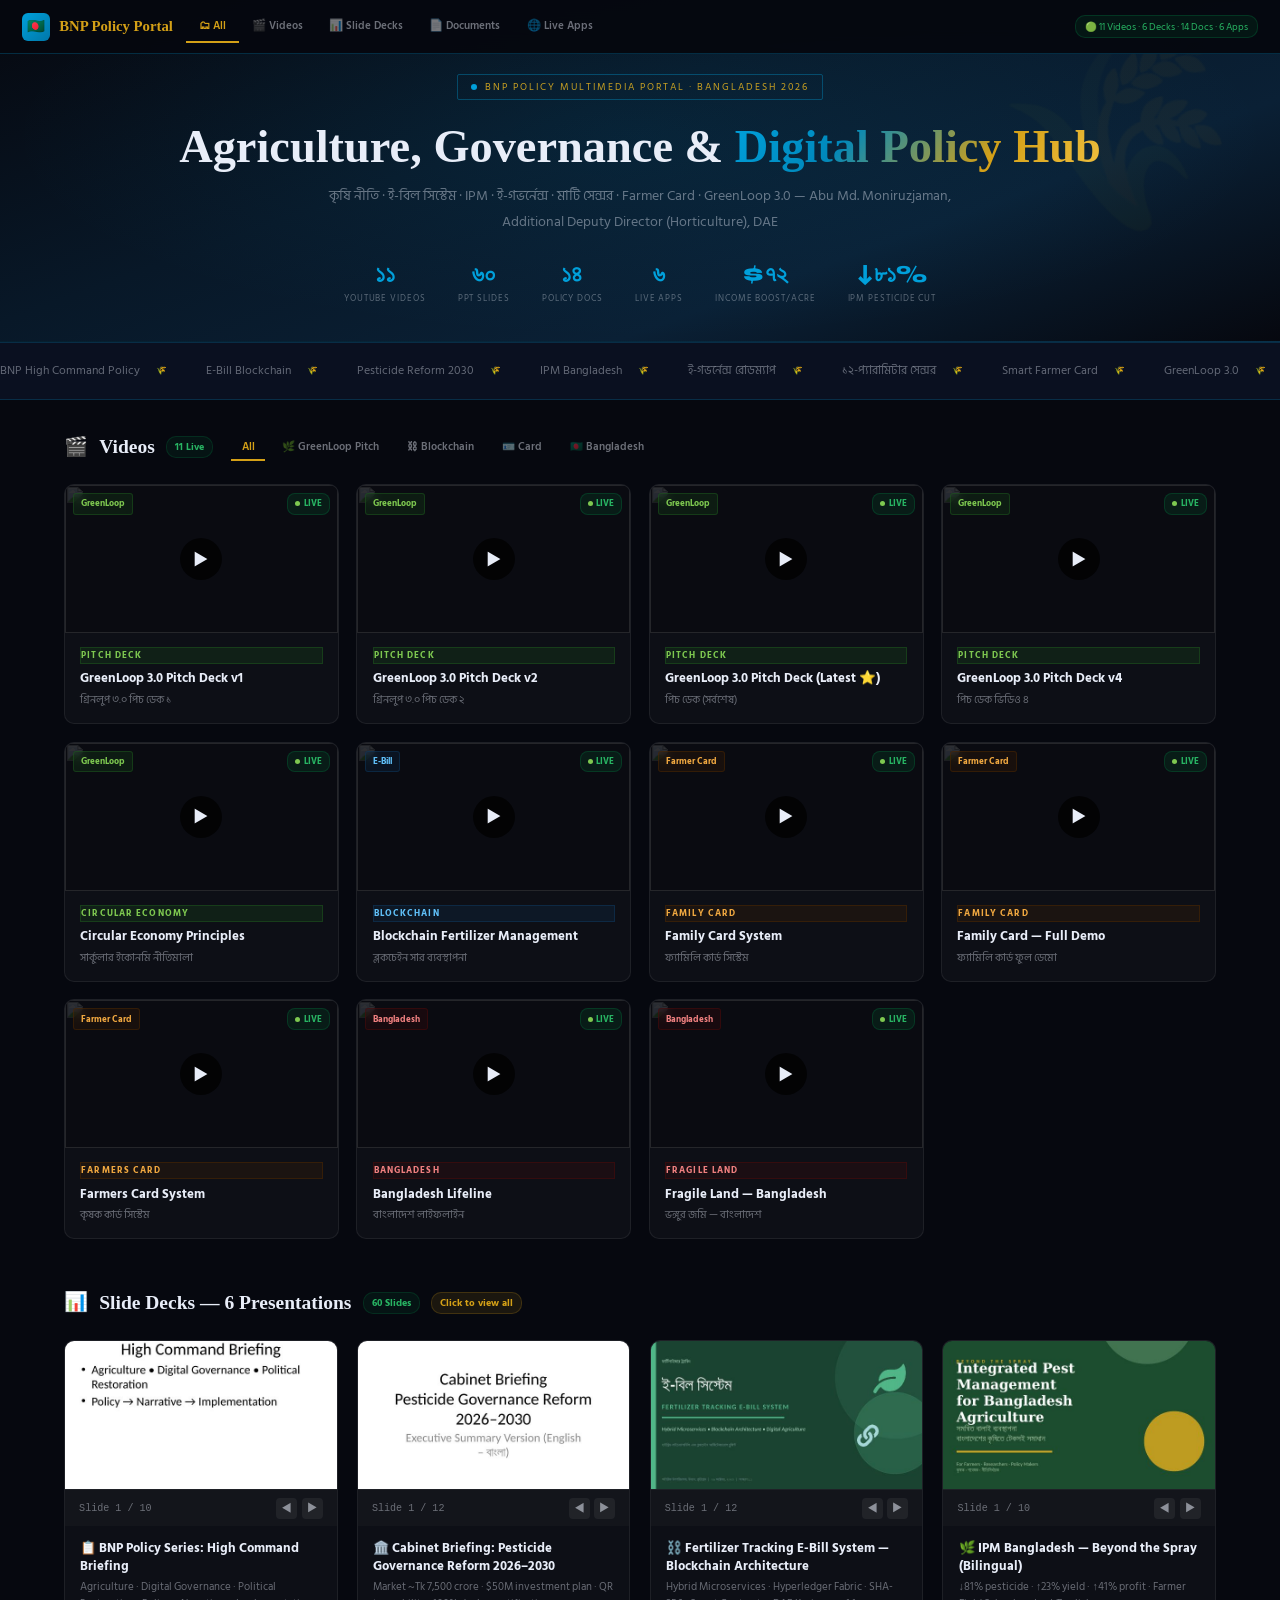
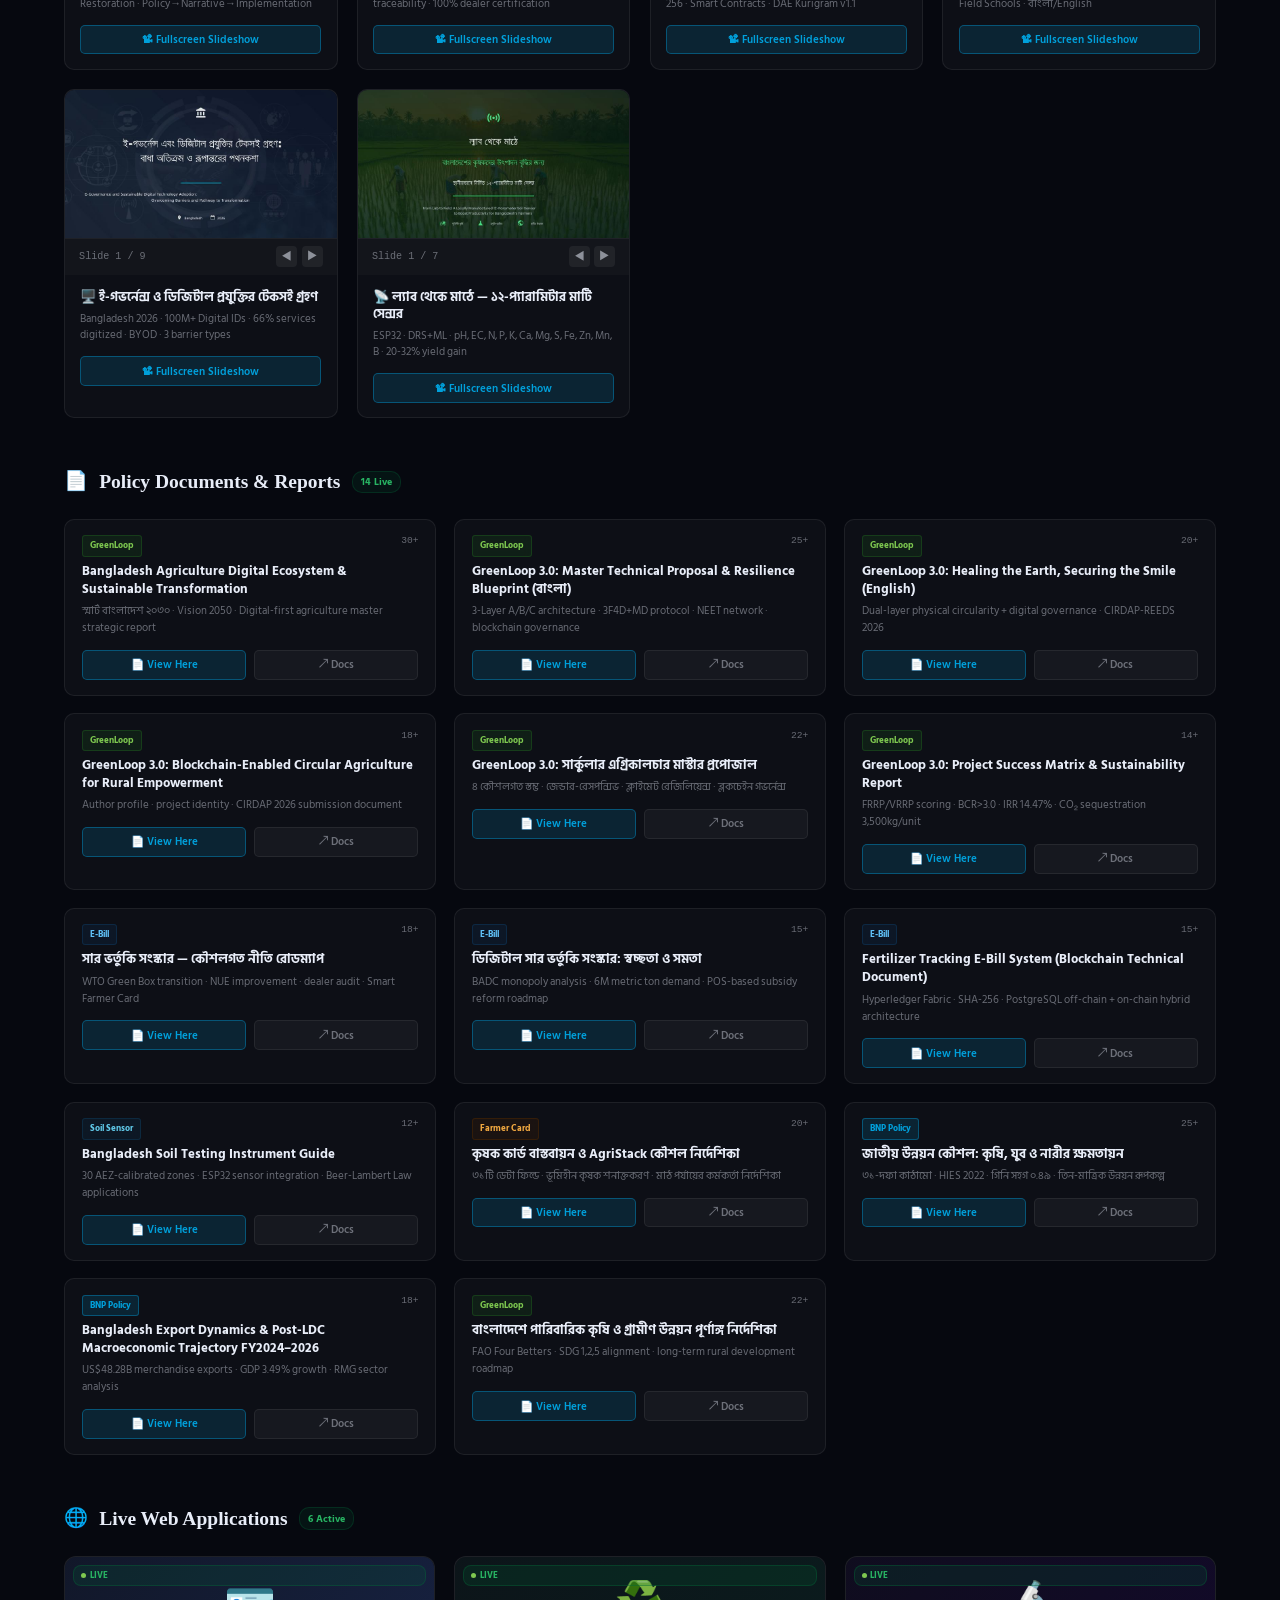
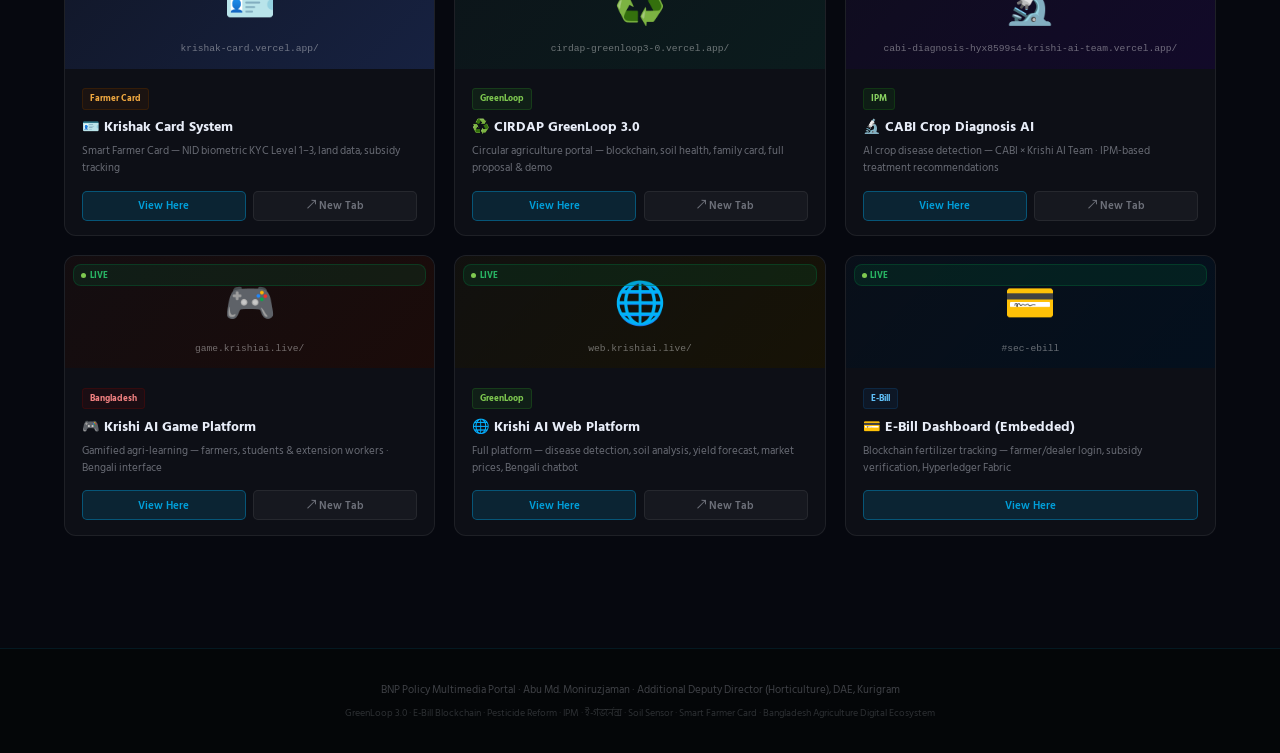
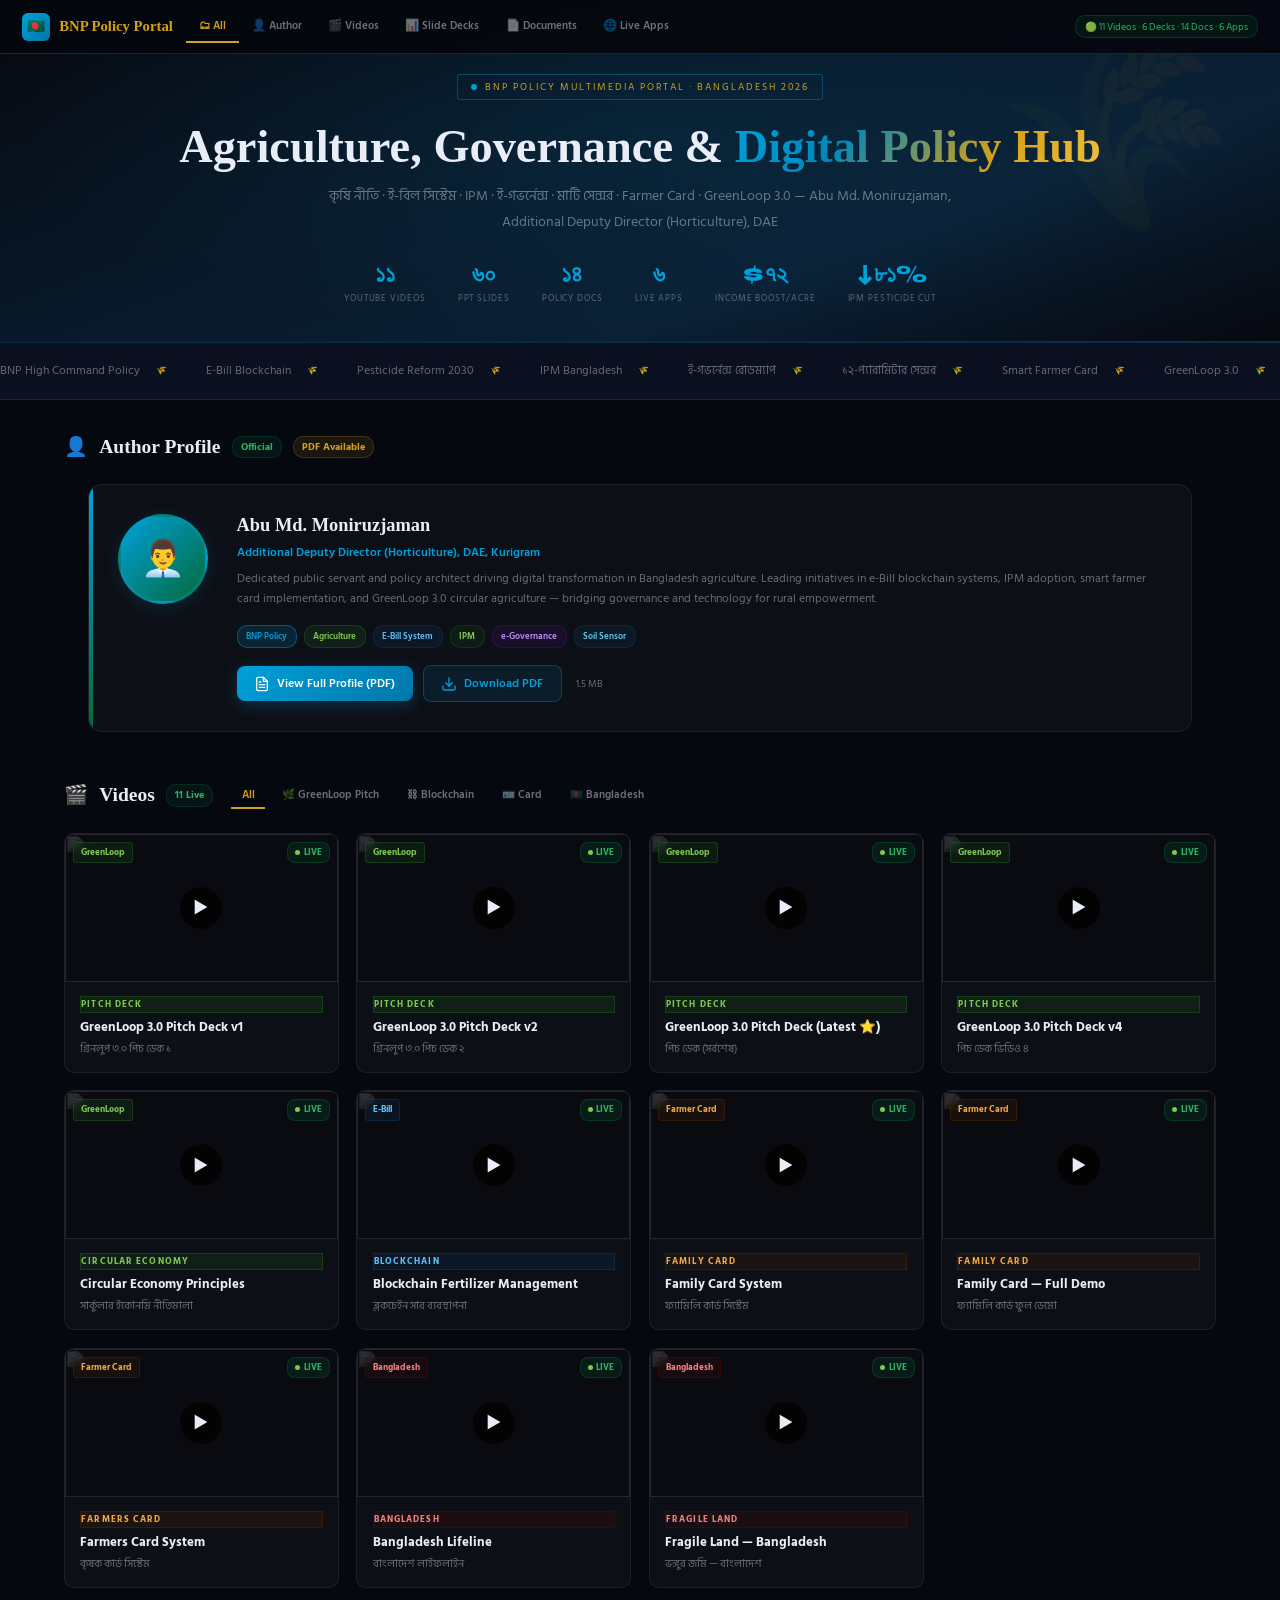
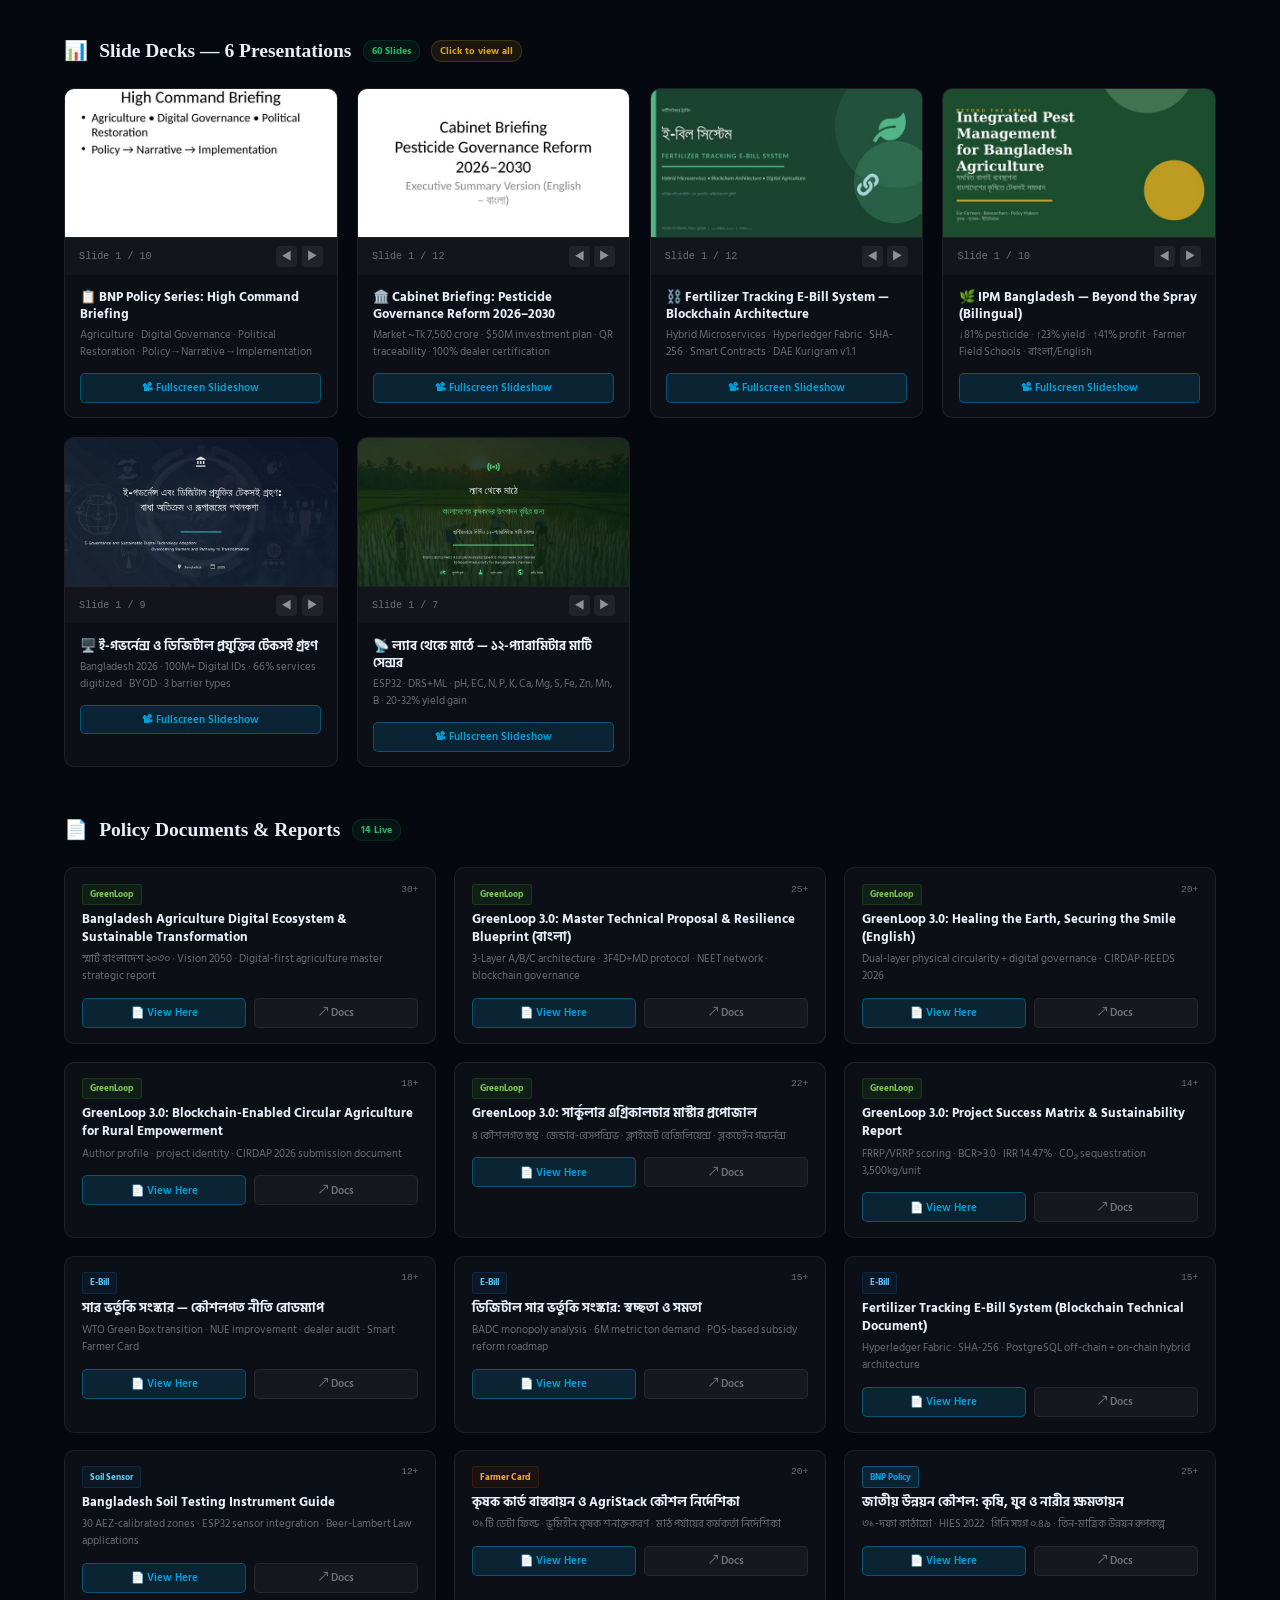
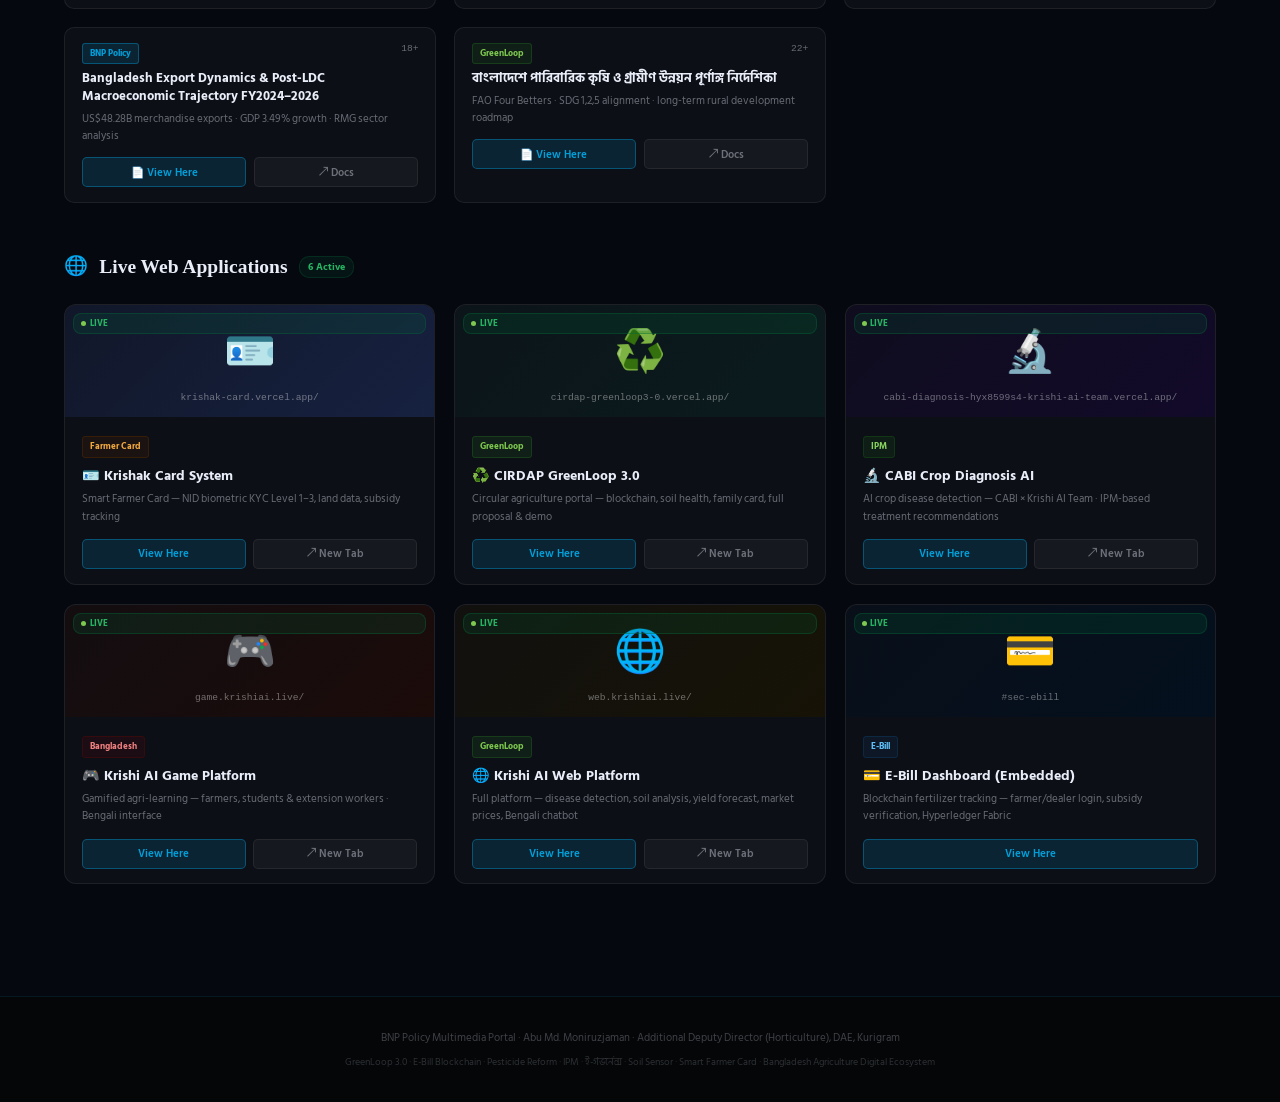
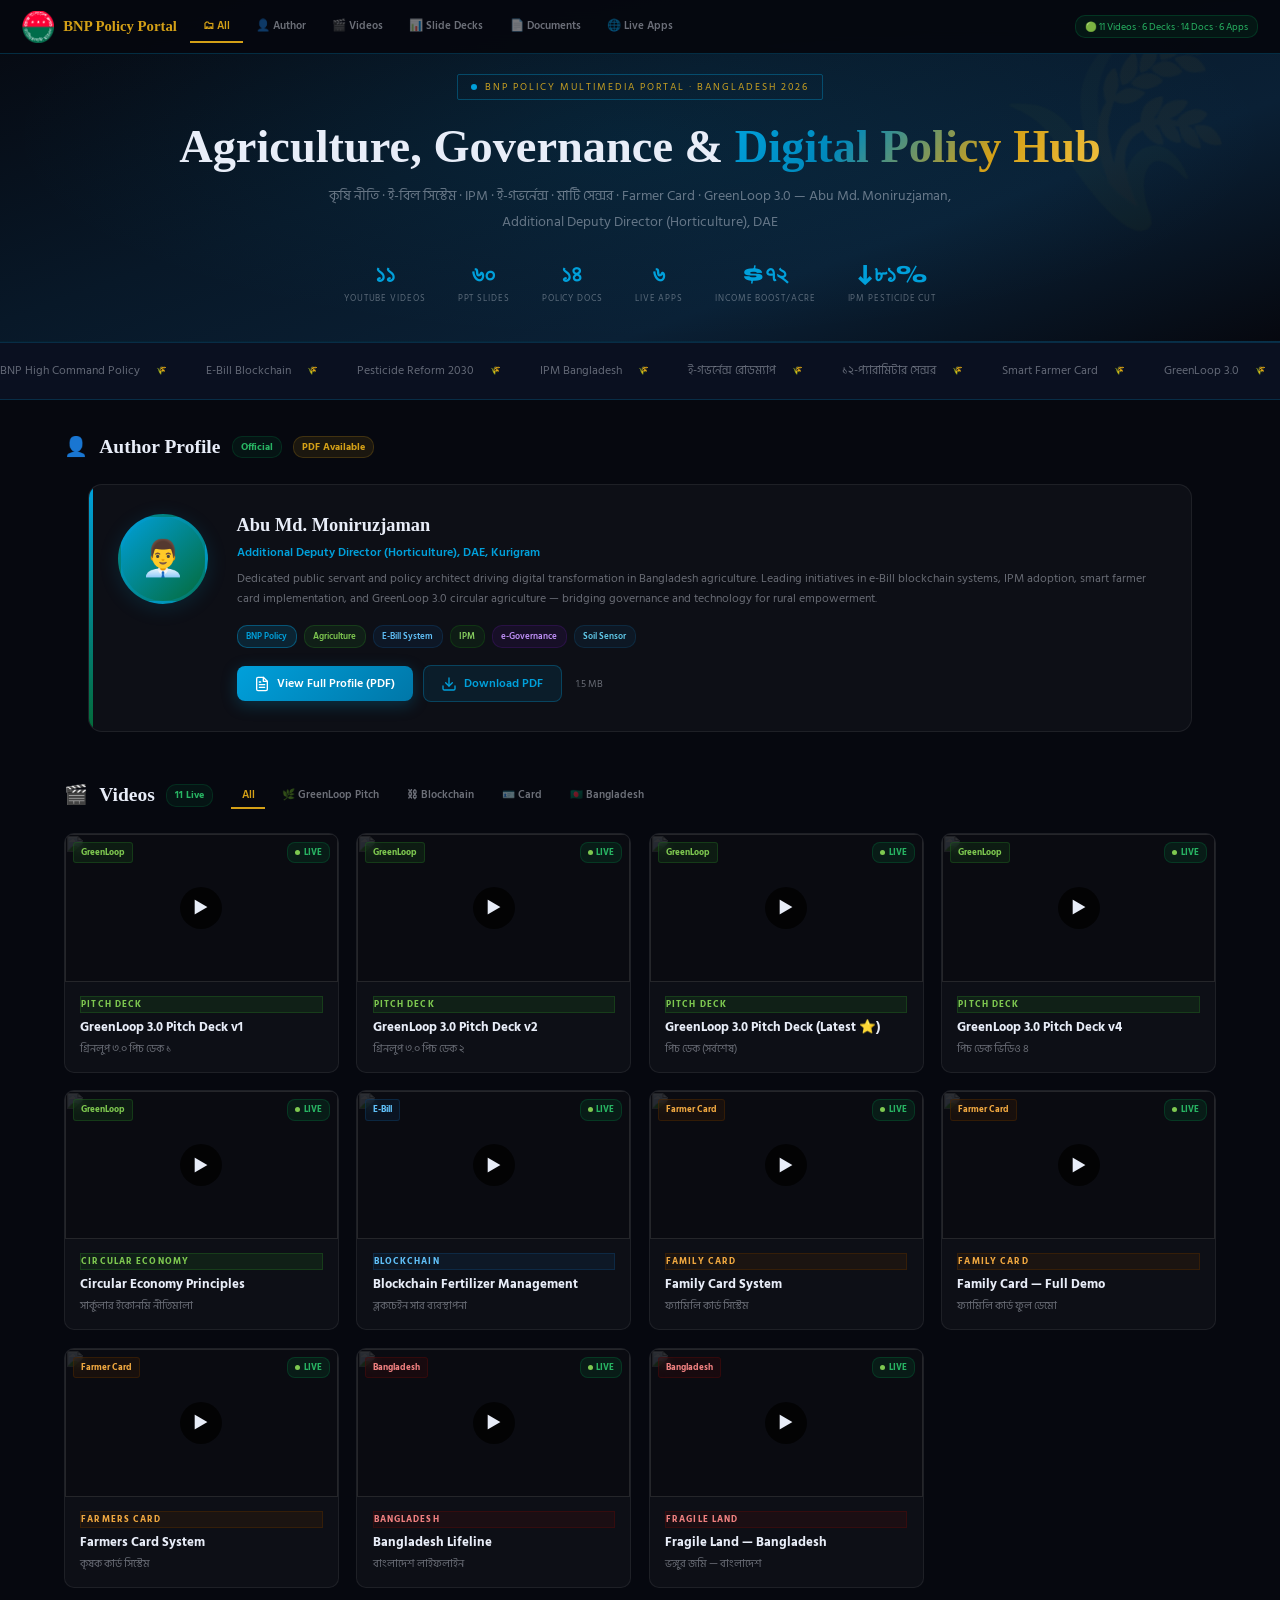
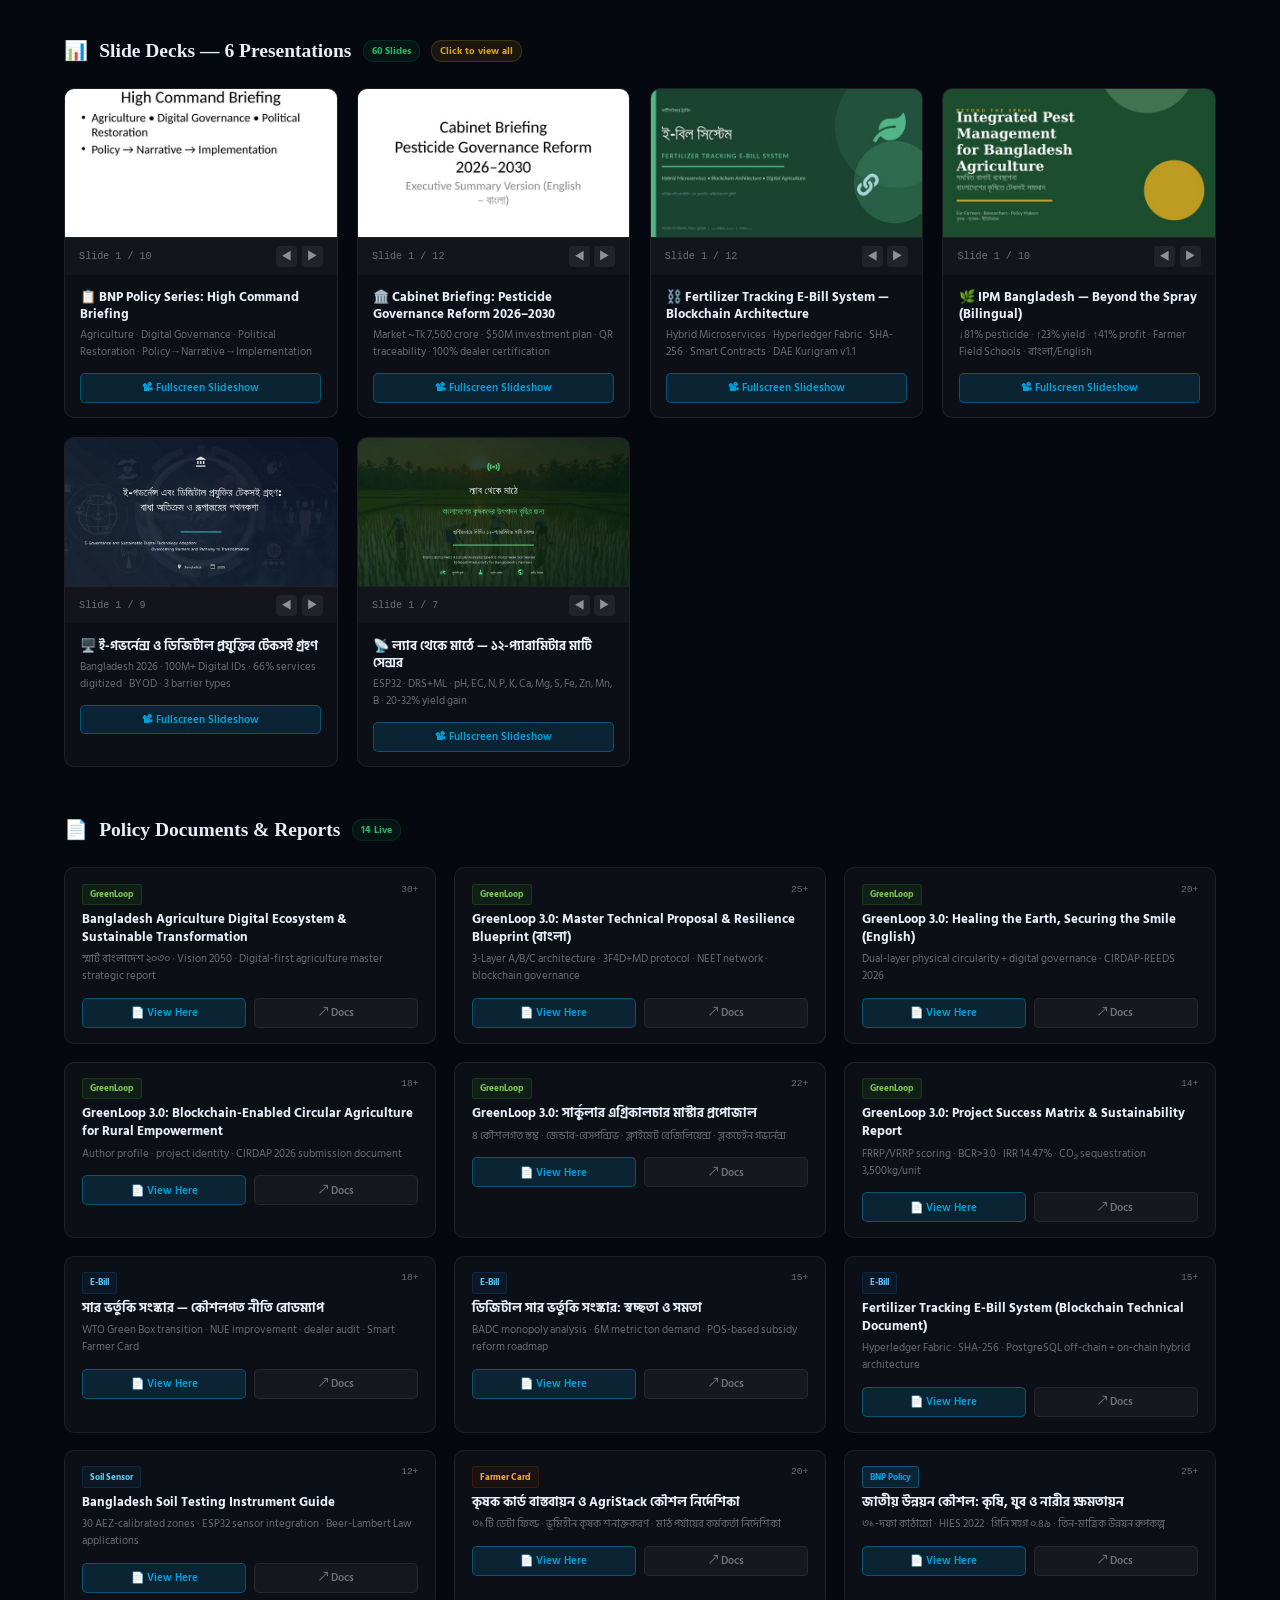
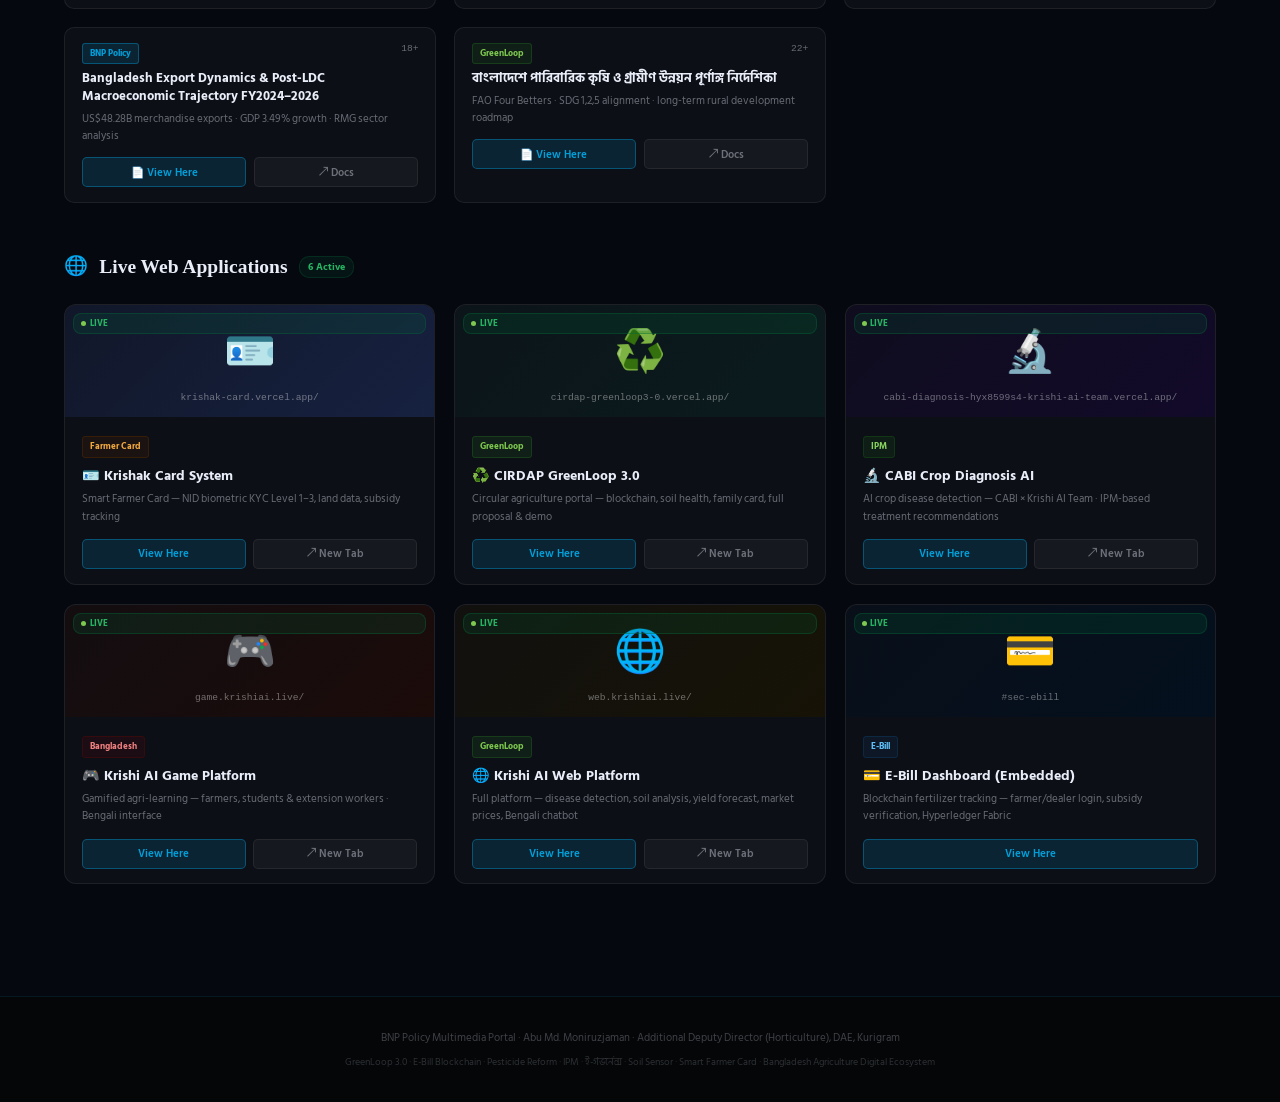
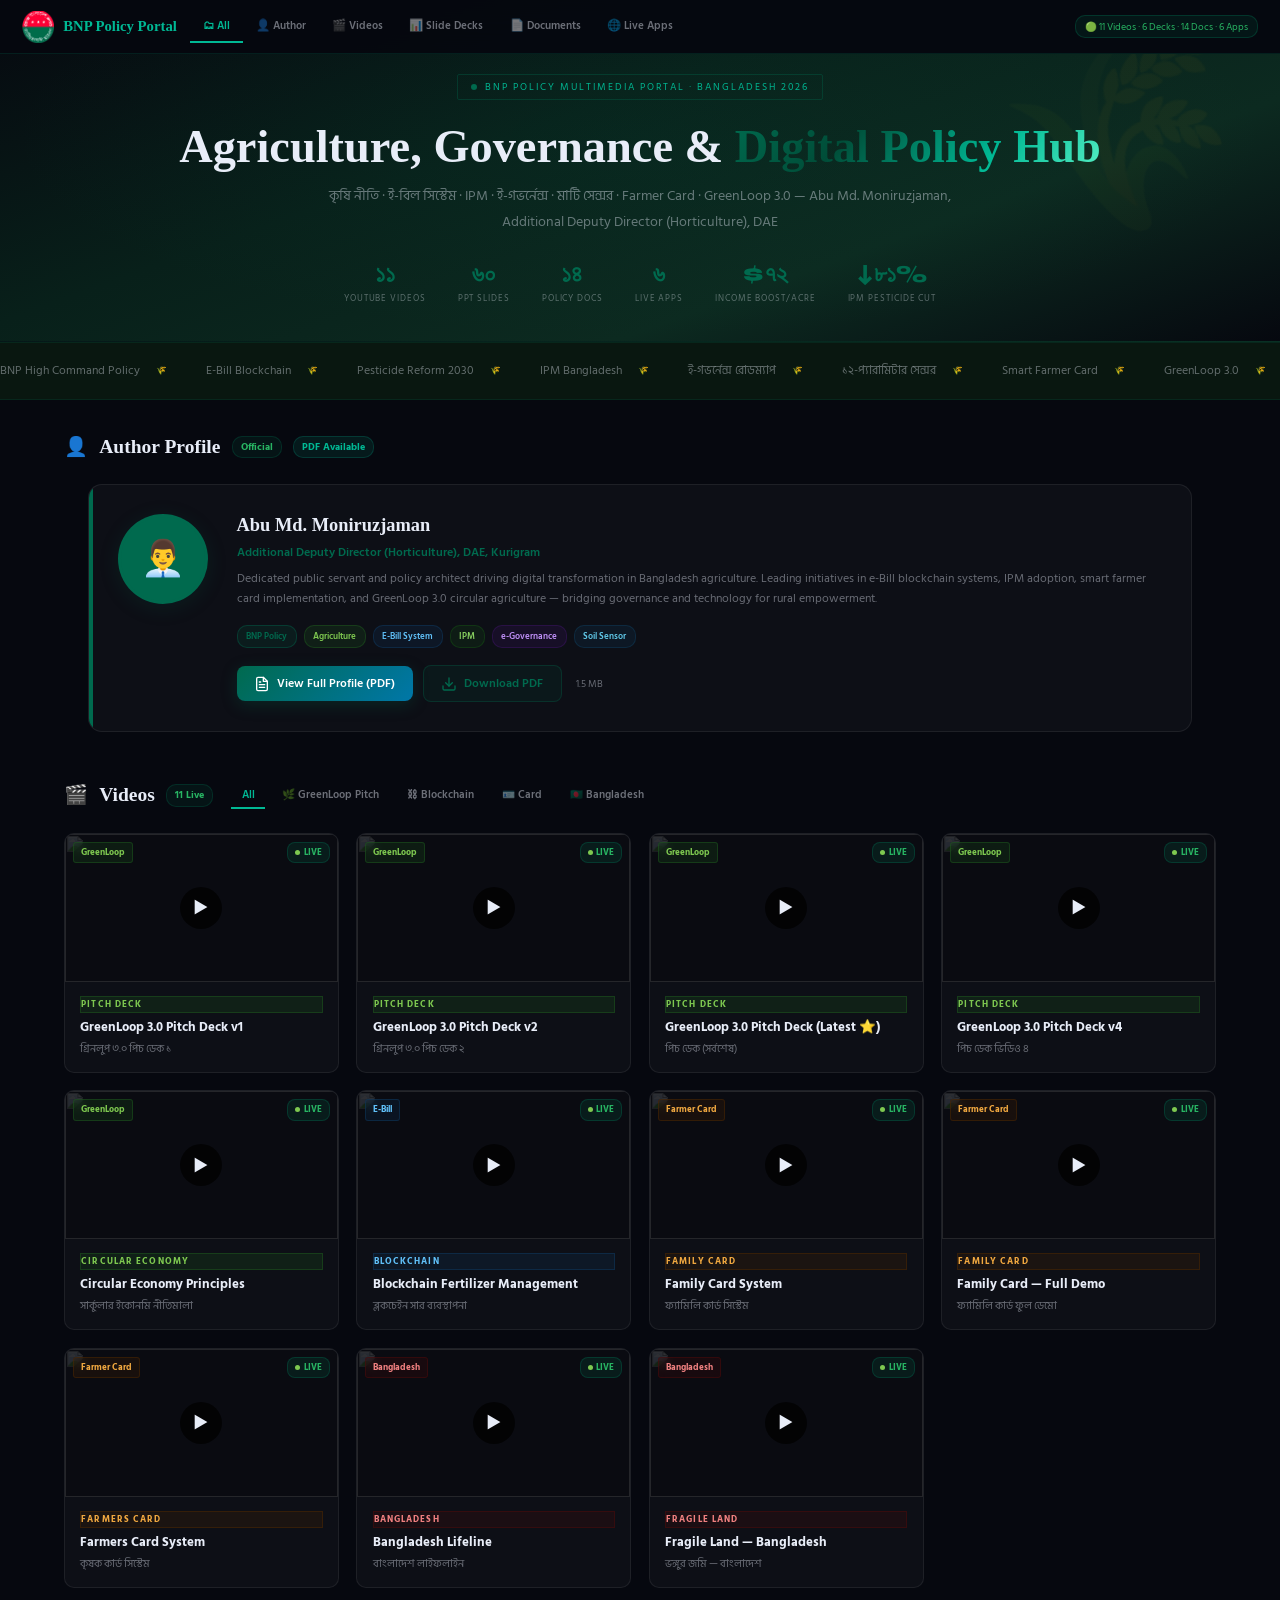
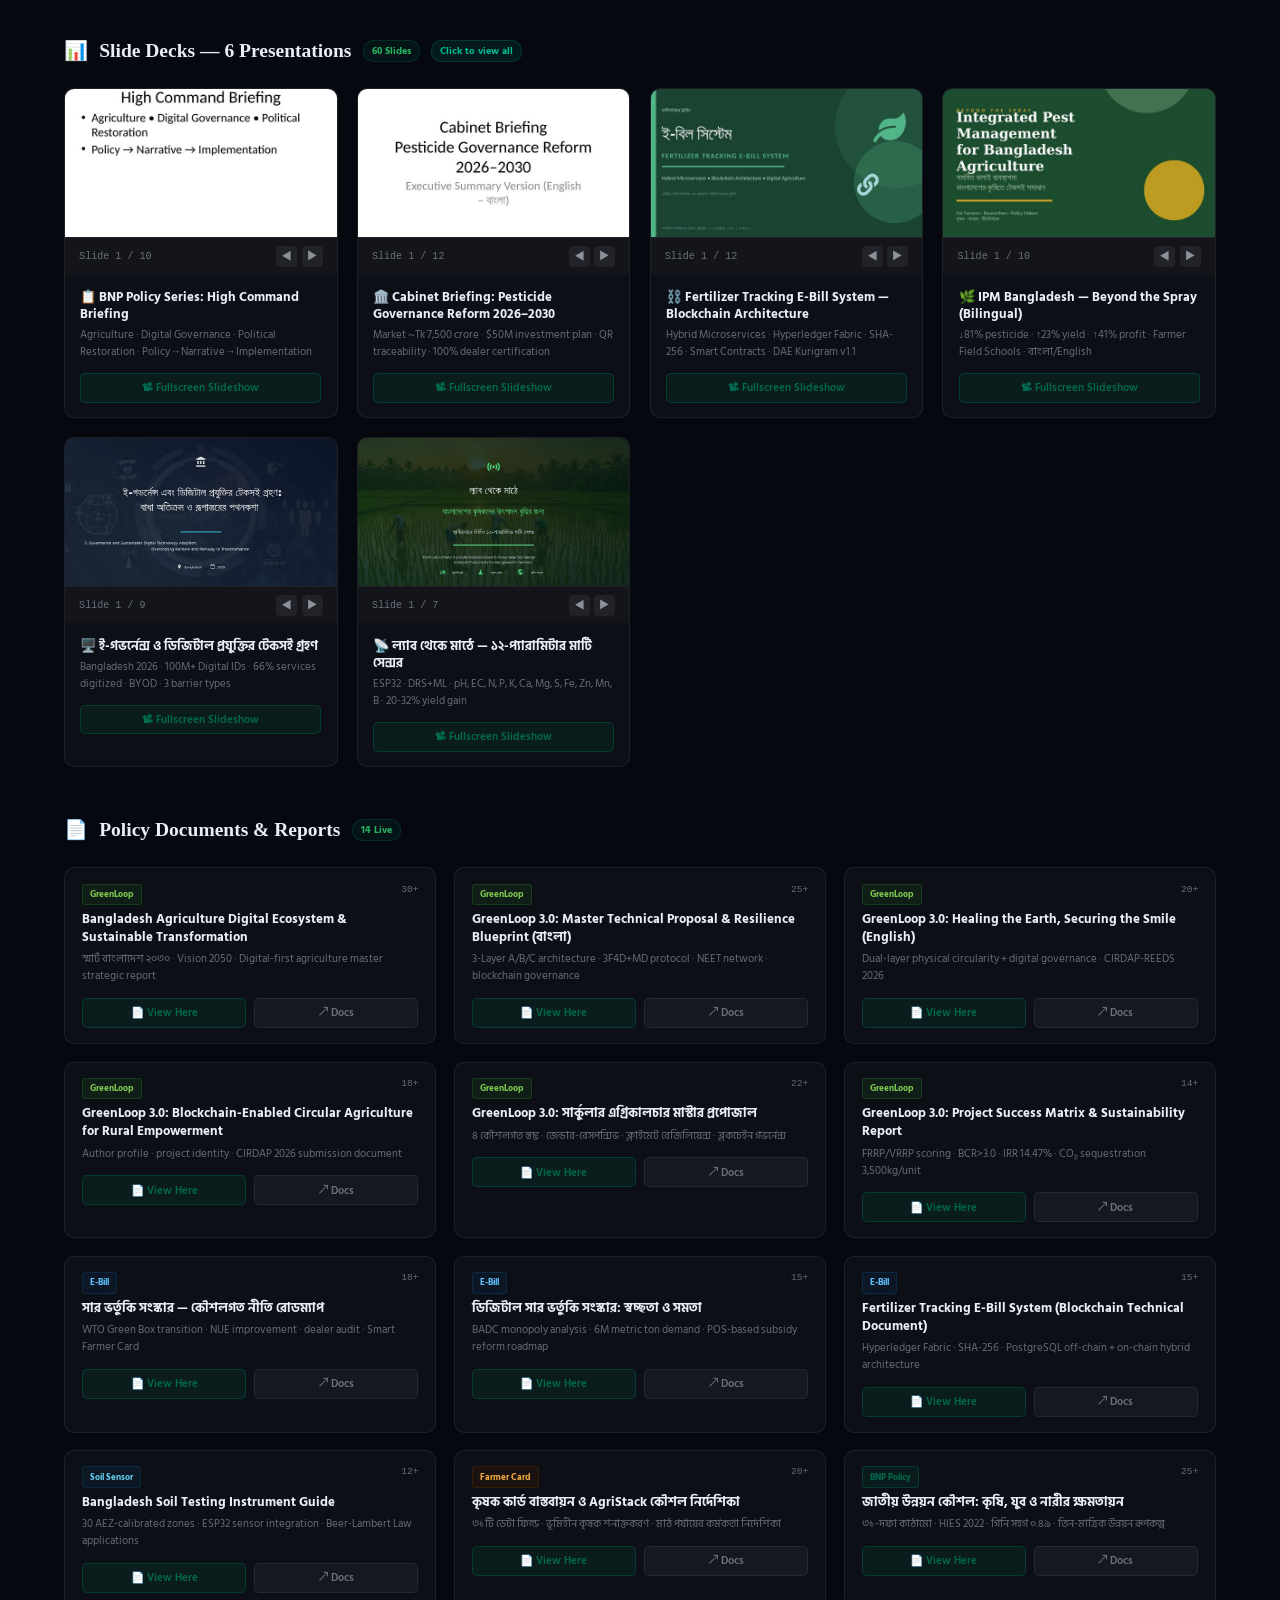
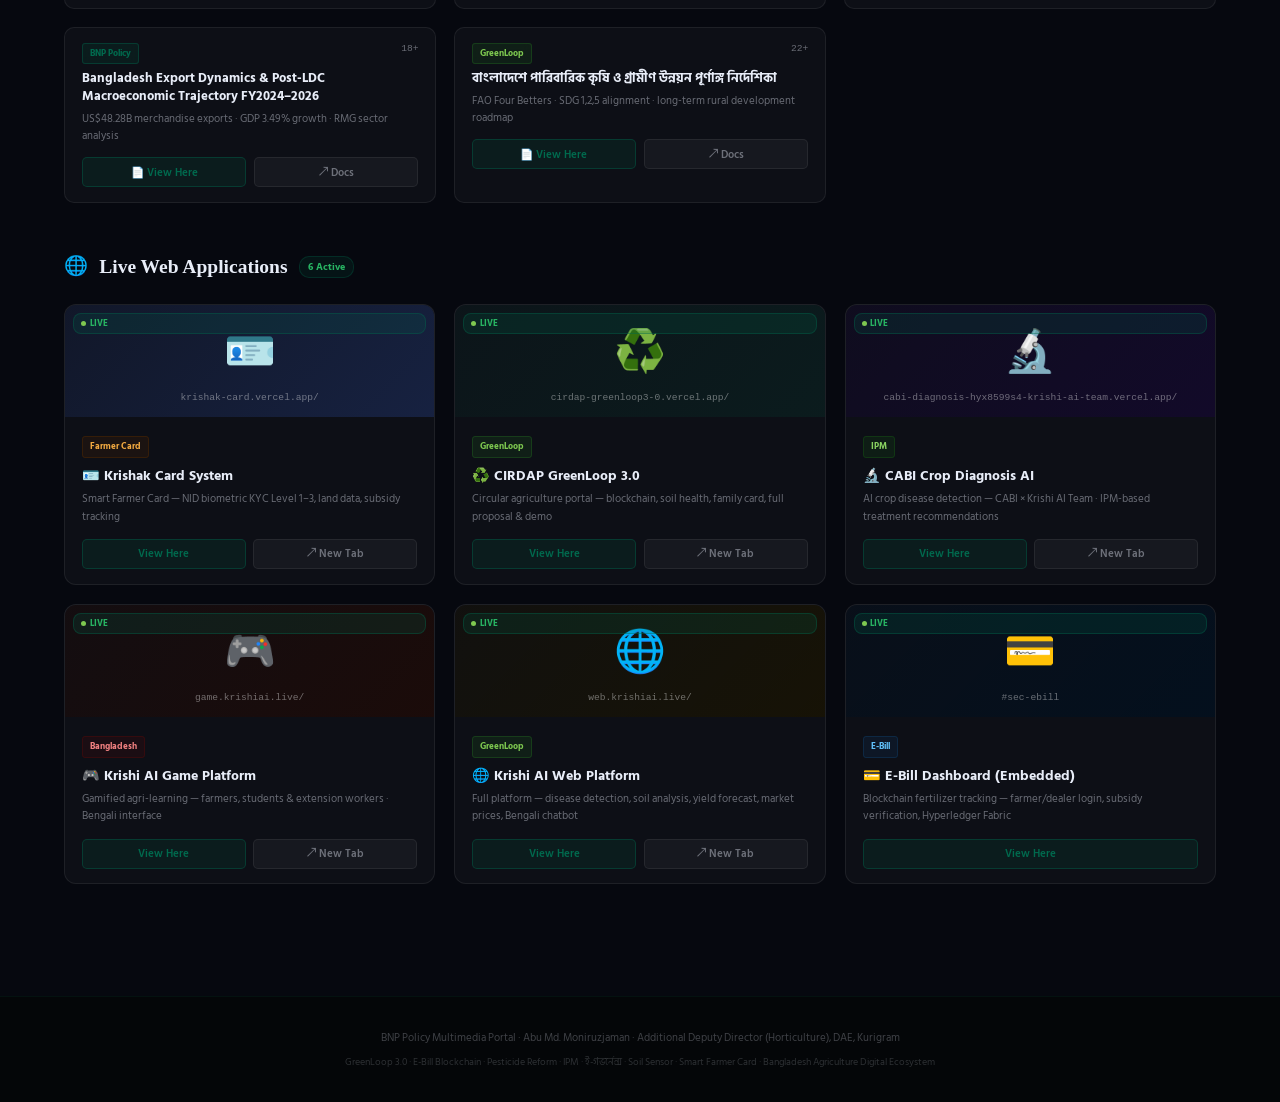
